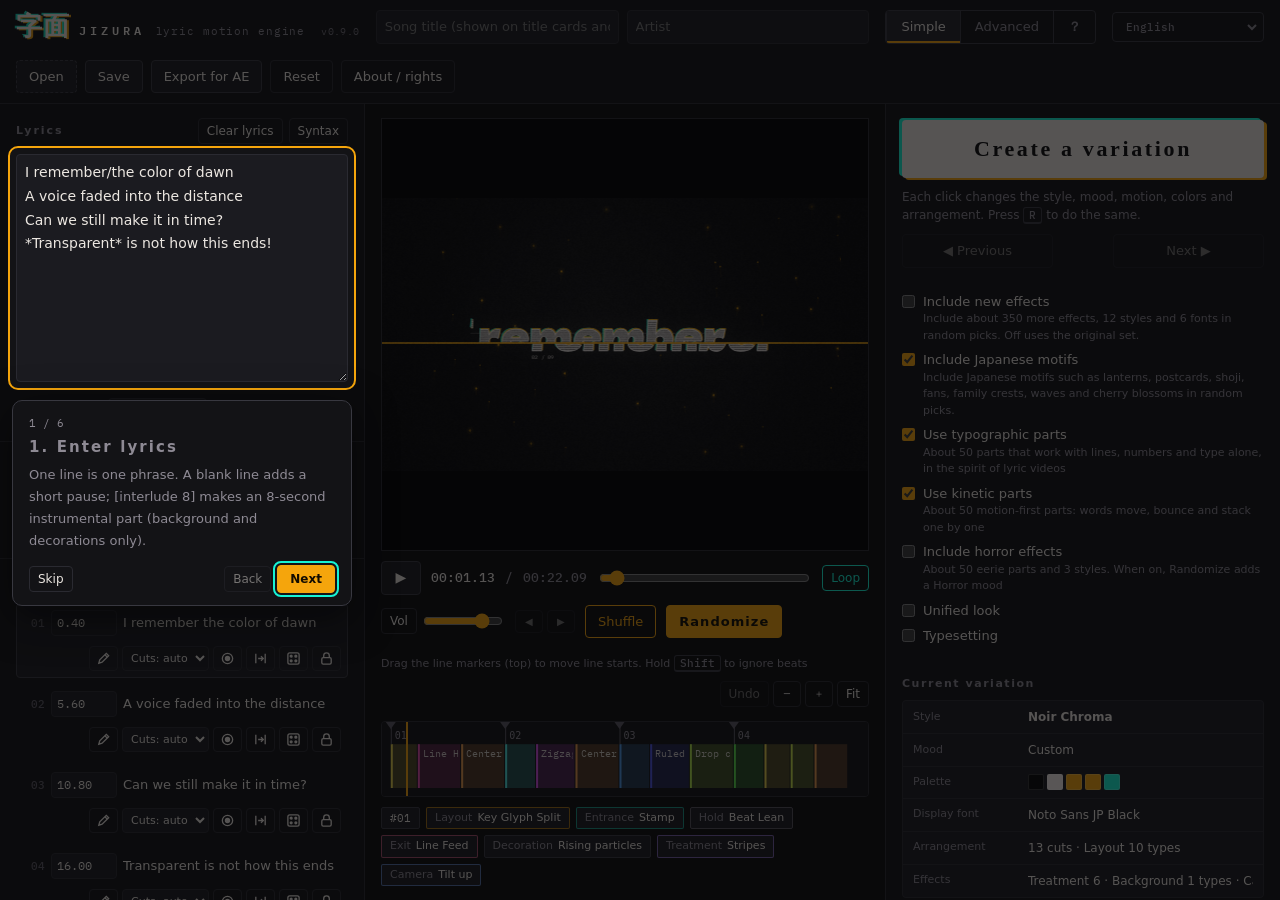
==== en/index.html @ 5332838c "docs: this fork carries no code delta against upstream v0.9.0" ====
<!doctype html>
<html lang="en">
<head>
<meta charset="utf-8">
<meta name="viewport" content="width=device-width, initial-scale=1, viewport-fit=cover">
<title>JIZURA — Lyric Motion Video Maker</title>
<meta name="description" content="Turn lyrics into animated lyric videos in your browser and export MP4.">
<link rel="canonical" href="https://852wa.github.io/JIZURA/en/">
<link rel="alternate" hreflang="ja" href="https://852wa.github.io/JIZURA/">
<link rel="alternate" hreflang="en" href="https://852wa.github.io/JIZURA/en/">
<link rel="alternate" hreflang="zh-Hant" href="https://852wa.github.io/JIZURA/zh-hant/">
<link rel="alternate" hreflang="zh-Hans" href="https://852wa.github.io/JIZURA/zh-hans/">
<link rel="alternate" hreflang="ko" href="https://852wa.github.io/JIZURA/ko/">
<link rel="alternate" hreflang="id-ID" href="https://852wa.github.io/JIZURA/id/">
<link rel="alternate" hreflang="vi" href="https://852wa.github.io/JIZURA/vi/">
<meta property="og:type" content="website">
<meta property="og:title" content="JIZURA — Lyric Motion Video Maker">
<meta property="og:description" content="Turn lyrics into animated lyric videos in your browser and export MP4.">
<meta property="og:url" content="https://852wa.github.io/JIZURA/en/">
<meta name="twitter:card" content="summary">
<link rel="preconnect" href="https://fonts.googleapis.com">
<link rel="preconnect" href="https://fonts.gstatic.com" crossorigin>
<style>
:root {
  color-scheme: dark;
  --ink: #0c0c0e;
  --panel: #131316;
  --raised: #1b1b20;
  --raised2: #232329;
  --line: #2a2a31;
  --line2: #383840;
  --text: #ece7e1;
  --muted: #8e8a94;
  --faint: #5d5a63;
  --amber: #f5a50c;
  --cyan: #16f4d4;
  --rose: #ff6f9c;
  --danger: #ff5a6a;
  --ui: "IBM Plex Sans JP", "Noto Sans JP", "Hiragino Sans", "Yu Gothic UI", "Meiryo", system-ui, sans-serif;
  --mono: "IBM Plex Mono", "SFMono-Regular", Consolas, monospace;
  --brand: "Zen Old Mincho", "Noto Serif JP", "Yu Mincho", serif;
  --r: 4px;
}
html, body { height: 100%; }
[hidden] { display: none !important; }
body { margin: 0; background: var(--ink); color: var(--text); font: 13px/1.5 var(--ui); -webkit-font-smoothing: antialiased; }
* { box-sizing: border-box; }
button, input, select, textarea { font: inherit; color: inherit; }
:focus-visible { outline: 2px solid var(--cyan); outline-offset: 2px; }
@media (prefers-reduced-motion: reduce) { * { transition: none !important; } }

#app { display: flex; flex-direction: column; min-height: 100%; }

/* ---------- top bar ---------- */
.bar { display: flex; align-items: center; gap: 16px; padding-block: 10px; padding-inline: 16px; border-bottom: 1px solid var(--line); background: var(--panel); flex-wrap: wrap; }
.brand { display: flex; align-items: baseline; gap: 10px; min-width: 0; }
.brand .mark { font: 900 26px/1 var(--brand); letter-spacing: 0.02em; color: var(--text); text-shadow: -2px -1px 0 rgba(22,244,212,0.85), 2px 1px 0 rgba(245,165,12,0.9); }
.brand .word { font: 600 12px/1 var(--mono); letter-spacing: 0.34em; color: var(--text); }
.brand .tag { font: 400 11px/1 var(--mono); color: var(--muted); letter-spacing: 0.08em; }
.brand .ver { font: 400 10px/1 var(--mono); color: var(--muted); opacity: 0.8; margin-left: 6px; letter-spacing: 0.04em; }
.proj { display: flex; gap: 8px; flex: 1 1 280px; min-width: 0; }
.proj input { flex: 1 1 0; min-width: 0; }
.acts { display: flex; gap: 8px; flex-wrap: wrap; }
.lang-switch { display: inline-flex; align-items: center; gap: 3px; flex: none; font: 500 11px var(--mono); border: 1px solid var(--line2); border-radius: var(--r); padding: 3px; }
.lang-switch a, .lang-switch span { display: inline-block; padding: 3px 7px; color: var(--muted); text-decoration: none; border-radius: 2px; }
.lang-switch a:hover { color: var(--text); background: var(--raised2); }
.lang-switch [aria-current=page] { color: var(--ink); background: var(--amber); }
html[lang=en] { --ui: system-ui, -apple-system, "Segoe UI", sans-serif; --brand: Georgia, "Times New Roman", serif; }
html[lang=zh-Hant] { --ui: "Noto Sans TC", "PingFang TC", "Microsoft JhengHei", system-ui, sans-serif; }
html[lang=ko] { --ui: "Noto Sans KR", "Apple SD Gothic Neo", "Malgun Gothic", system-ui, sans-serif; --brand: "Noto Serif KR", "AppleMyungjo", "Batang", serif; }
html[lang=en] .work { grid-template-columns: minmax(315px, 365px) minmax(0, 1fr) minmax(350px, 395px); }
html[lang=en] .slider { grid-template-columns: 124px minmax(0, 1fr) 36px 30px; }
html[lang=en] .now-row { grid-template-columns: 105px minmax(0, 1fr); }
html[lang=en] .font-row { grid-template-columns: 95px minmax(0, 1fr); }
html[lang=en] .ln .tools select { max-width: 130px; }
html[lang=en] .fields .field { overflow-wrap: anywhere; }
html[lang=en] .easy-grid button, html[lang=en] .tabs button { white-space: normal; line-height: 1.2; }

/* ---------- controls ---------- */
input[type=text], input[type=number], input:not([type]), select, textarea {
  background: var(--raised); border: 1px solid var(--line); border-radius: var(--r); padding: 6px 8px; min-width: 0;
}
input[type=number] { font-family: var(--mono); }
textarea { width: 100%; resize: vertical; line-height: 1.7; }
select { padding-right: 4px; }
button { background: var(--raised); border: 1px solid var(--line2); border-radius: var(--r); padding: 6px 12px; cursor: pointer; white-space: nowrap; }
button:hover { background: var(--raised2); border-color: #4a4a54; }
button:disabled { opacity: 0.45; cursor: not-allowed; }
button.small { padding: 3px 8px; font-size: 12px; }
button.ghost { background: transparent; border-color: var(--line); }
button.primary { background: var(--amber); color: #120c00; border-color: var(--amber); font-weight: 700; }
button.primary:hover { background: #ffb52a; }
button.accent { border-color: var(--amber); color: var(--amber); background: transparent; }
button.accent:hover { background: rgba(245,165,12,0.1); }
button[aria-pressed=true] { border-color: var(--cyan); color: var(--cyan); }
button.icon { padding: 4px 6px; line-height: 0; }
button.icon svg { width: 15px; height: 15px; }
label.file { position: relative; display: inline-flex; align-items: center; gap: 6px; background: var(--raised); border: 1px dashed var(--line2); border-radius: var(--r); padding: 6px 12px; cursor: pointer; }
label.file:hover { border-color: var(--amber); }
label.file input { position: absolute; inset: 0; opacity: 0; cursor: pointer; width: 100%; }
.muted { color: var(--muted); }
.mono { font-family: var(--mono); }
h2, h3 { margin: 0; font-weight: 600; }
h2 { font-size: 11px; letter-spacing: 0.18em; color: var(--muted); }
h3 { font-size: 11px; letter-spacing: 0.14em; color: var(--muted); margin-top: 18px; margin-bottom: 8px; }

/* ---------- workspace ---------- */
.work { flex: 1; display: grid; grid-template-columns: minmax(270px, 330px) minmax(0, 1fr) minmax(290px, 350px); min-height: 0; }
.col { min-width: 0; min-height: 0; }
.col-left, .col-right { background: var(--panel); overflow: auto; }
.col-left { border-right: 1px solid var(--line); }
.col-right { border-left: 1px solid var(--line); }
.sec { padding: 14px 16px; border-bottom: 1px solid var(--line); display: flex; flex-direction: column; gap: 10px; }
.sec-h { display: flex; align-items: center; justify-content: space-between; gap: 8px; }
#lyrics { min-height: 150px; font-size: 14px; }
.syntax { font-size: 12px; color: var(--muted); background: var(--raised); border: 1px solid var(--line); border-radius: var(--r); padding: 10px 12px; }
.syntax code { font-family: var(--mono); color: var(--amber); }
.syntax ul { margin: 0; padding-left: 16px; display: grid; gap: 3px; }
.row { display: flex; align-items: center; gap: 8px; flex-wrap: wrap; }
.audio-name { font-size: 12px; overflow-wrap: anywhere; }
.fields { display: grid; grid-template-columns: repeat(3, minmax(0, 1fr)); gap: 8px; }
.field { display: flex; flex-direction: column; gap: 4px; font-size: 11px; color: var(--muted); }
.field input, .field select { width: 100%; }
.tapbox { border: 1px solid var(--amber); border-radius: var(--r); padding: 10px; display: grid; gap: 8px; background: rgba(245,165,12,0.06); }
.tapbox .next { font-size: 15px; }
button.tap { font: 700 18px/1 var(--mono); letter-spacing: 0.2em; padding: 16px; background: var(--amber); color: #120c00; border-color: var(--amber); }
/* タップ同期中は行一覧の自動スクロールで押せなくなるので、左カラムの先頭に貼り付けて固定する */
.col-left > #tapPanel { position: sticky; top: 0; z-index: 20; margin: 10px 12px; background-color: var(--panel); background-image: linear-gradient(rgba(245,165,12,0.10), rgba(245,165,12,0.10)); box-shadow: 0 10px 24px rgba(0,0,0,0.5); }
.tapbox.compact .hint { display: none; }
/* 固定レイアウトにならない広さ／高さのときは、左カラムがスクロールしないのでビューポートに重ねて固定する */
@media (max-width: 1180px), (max-height: 619px) {
  .col-left > #tapPanel { position: fixed; top: 8px; left: 8px; right: 8px; bottom: auto; margin: 0; max-height: 62vh; overflow: auto; box-shadow: 0 14px 40px rgba(0,0,0,0.6); }
}

/* line list */
#lineList { list-style: none; margin: 0; padding: 0; display: grid; gap: 6px; }
.ln { display: grid; grid-template-columns: 22px 66px minmax(0, 1fr); gap: 4px 6px; align-items: center; padding: 6px; border: 1px solid transparent; border-radius: var(--r); }
.ln:hover { background: var(--raised); }
.ln.cur { border-color: var(--line2); background: var(--raised); }
.ln .no { font: 500 11px var(--mono); color: var(--faint); text-align: right; }
.ln .time { width: 100%; padding: 3px 5px; font-size: 12px; }
.ln .txt { overflow: hidden; text-overflow: ellipsis; white-space: nowrap; cursor: pointer; }
.ln .meta { grid-column: 2 / 4; display: flex; justify-content: space-between; align-items: flex-start; gap: 6px; flex-wrap: wrap; }
.ln .tools { display: flex; gap: 4px; flex: 0 1 auto; flex-wrap: wrap; justify-content: flex-end; margin-left: auto; }
.ln .tools select { padding: 2px 4px; font-size: 11px; max-width: 92px; width: auto; }
.ln .cuts { display: flex; gap: 4px; flex-wrap: wrap; min-width: 0; flex: 1 1 140px; }
.ln .cuts span { font-size: 10px; padding: 1px 6px; border-radius: 2px; border: 1px solid var(--line2); color: var(--muted); cursor: pointer; }
.ln .cuts span:hover { color: var(--text); border-color: var(--amber); }
.ln .cuts select.cut-lay { font-size: 10px; padding: 1px 4px; max-width: 112px; border: 1px solid var(--line2); border-radius: 2px; background: var(--raised); color: var(--text); }
.ln .cuts select.cut-lay.is-forced { border-color: var(--amber); color: var(--text); }

/* ---------- stage ---------- */
.col-stage { display: flex; flex-direction: column; gap: 10px; padding: 14px 16px; min-width: 0; }
.viewport { position: relative; width: 100%; background: #000; border: 1px solid var(--line); display: grid; place-items: center; overflow: hidden; }
.viewport canvas { display: block; width: 100%; height: auto; max-height: 68vh; object-fit: contain; }
.field-wide { grid-column: span 2; }
.lang-row { display: flex; align-items: center; flex-wrap: wrap; gap: 6px; margin-top: 6px; font-size: 11px; color: var(--muted); }
.lang-row select { width: auto; }
.key-badge { position: absolute; right: 10px; top: 10px; background: rgba(12,12,14,0.78); border: 1px solid var(--line2); color: #fff; padding: 3px 8px; border-radius: var(--r); font-size: 11px; pointer-events: none; letter-spacing: .04em; }
.key-badge i { display: inline-block; width: 9px; height: 9px; border-radius: 2px; margin-right: 6px; vertical-align: -1px; border: 1px solid rgba(255,255,255,.5); }
.overlay-msg { position: absolute; left: 12px; bottom: 12px; background: rgba(12,12,14,0.85); border: 1px solid var(--line2); padding: 6px 10px; border-radius: var(--r); font-size: 12px; }
.transport { display: flex; align-items: center; gap: 10px; flex-wrap: wrap; }
.transport .vol { display: inline-flex; align-items: center; gap: 4px; }
.transport .vol input[type=range] { flex: 0 0 80px; width: 80px; }
#btnLoop[data-mode="line"], #btnLoop[data-mode="cut"] { color: var(--amber); }
#btnLoop[aria-pressed="false"] { opacity: 0.55; }
.transport .tc { font: 500 13px var(--mono); font-variant-numeric: tabular-nums; }
.transport input[type=range] { flex: 1 1 160px; accent-color: var(--amber); }
button.play { width: 40px; height: 34px; padding: 0; font-size: 14px; }
/* timeline controls, export range, line tools */
.tl-bar { display: flex; justify-content: space-between; align-items: center; gap: 8px; margin: 8px 0 4px; flex-wrap: wrap; }
.tl-hint { font-size: 11px; }
.tl-btns { display: flex; gap: 4px; margin-left: auto; }
.rng-row { display: flex; align-items: center; gap: 6px; flex-wrap: wrap; margin: 10px 0 2px; font-size: 12px; }
.rng-row select { width: auto; max-width: 150px; }
.rng-lab { color: var(--muted); font-size: 11px; }
.rngInfo { font-size: 11px; }
.ln.in-range { border-color: var(--amber); }
.ln.is-inter .txt { color: var(--muted); font-style: italic; }
.ln .txt-edit { width: 100%; padding: 3px 6px; font-size: 13px; }
.ln .tools .icon[aria-pressed=true] { color: var(--amber); }
#timeline { width: 100%; height: 76px; display: block; background: var(--panel); border: 1px solid var(--line); border-radius: var(--r); cursor: pointer; touch-action: none; }
.cutinfo { display: flex; gap: 6px; flex-wrap: wrap; align-items: center; min-height: 26px; flex: none; }
.cutinfo .cut-roll { margin-left: 2px; }
.chip { font-size: 11px; padding: 2px 8px; border-radius: 2px; border: 1px solid var(--line2); color: var(--text); background: var(--raised); }
.chip b { font-weight: 500; color: var(--muted); margin-right: 5px; }
button.chip { cursor: pointer; font: inherit; }
button.chip:hover { border-color: var(--amber); color: var(--text); }
button.chip.is-forced { border-color: var(--amber); }
button.chip[aria-pressed=true] { border-color: var(--cyan); color: var(--cyan); }
.cut-pick { border: 1px solid var(--line); border-radius: var(--r); background: var(--panel); padding: 8px; max-height: min(42vh, 420px); overflow: auto; }
.cut-pick-h { display: flex; align-items: center; gap: 8px; margin-bottom: 8px; position: sticky; top: 0; background: var(--panel); z-index: 1; padding-bottom: 4px; }
.cut-pick-h strong { font-size: 12px; }
.cut-pick-h .muted { flex: 1; font-size: 11px; }
.cut-pick .tech-grid { display: grid; grid-template-columns: repeat(auto-fill, minmax(112px, 1fr)); gap: 8px; padding: 0; min-height: 96px; }
.cut-pick .tcard { cursor: pointer; width: 100%; text-align: left; }
.cut-pick .tcard.is-on { border-color: var(--amber); box-shadow: 0 0 0 1px var(--amber); }
.cut-pick .tcard canvas { width: 100%; aspect-ratio: 16 / 9; display: block; background: #0c0c0e; }
.chip { font-size: 11px; padding: 2px 8px; border-radius: 2px; border: 1px solid var(--line2); color: var(--text); background: var(--raised); }
.chip b { font-weight: 500; color: var(--muted); margin-right: 5px; }
.chip.l { border-color: rgba(245,165,12,0.6); }
.chip.e { border-color: rgba(22,244,212,0.55); }
.chip.x { border-color: rgba(255,111,156,0.6); }
.chip.h { border-color: #55525c; }
.hint { font-size: 12px; color: var(--muted); }

/* ---------- right panel ---------- */
.tabs { display: grid; grid-template-columns: repeat(4, 1fr); border-bottom: 1px solid var(--line); position: sticky; top: 0; background: var(--panel); z-index: 2; }
.tabs button { border: 0; border-radius: 0; background: transparent; padding: 11px 4px; color: var(--muted); border-bottom: 2px solid transparent; }
.tabs button[aria-selected=true] { color: var(--text); border-bottom-color: var(--amber); }
.tabpane { padding: 14px 16px 24px; }
.style-grid { display: grid; grid-template-columns: repeat(3, minmax(0, 1fr)); gap: 8px; }
.stile { display: flex; flex-direction: column; gap: 5px; padding: 0; border: 1px solid var(--line); background: transparent; border-radius: var(--r); overflow: hidden; text-align: left; }
.stile canvas { width: 100%; aspect-ratio: 16 / 9; display: block; }
.stile span { font-size: 11px; padding: 0 7px 6px; white-space: nowrap; overflow: hidden; text-overflow: ellipsis; }
.stile[aria-pressed=true] { border-color: var(--amber); box-shadow: 0 0 0 1px var(--amber); color: var(--text); }
.slider { display: grid; grid-template-columns: 96px minmax(0, 1fr) 36px 30px; gap: 8px; align-items: center; margin-bottom: 8px; }
.slider input { width: 100%; accent-color: var(--amber); }
.slider output { font: 500 11px var(--mono); color: var(--muted); text-align: right; }
.checks { display: grid; grid-template-columns: repeat(2, minmax(0, 1fr)); gap: 3px 10px; }
.checks label { display: flex; align-items: center; gap: 6px; font-size: 12px; padding: 2px 0; }
.checks input { accent-color: var(--amber); }
.tgroup .checks.tech-grid { display: grid; grid-template-columns: repeat(auto-fill, minmax(128px, 1fr)); gap: 8px; padding: 0 10px 10px; }
.tcard { display: flex; flex-direction: column; gap: 4px; padding: 0; border: 1px solid var(--line); border-radius: var(--r); overflow: hidden; background: var(--panel); cursor: pointer; }
.tcard:hover { border-color: var(--line2); }
.tcard canvas { width: 100%; aspect-ratio: 16 / 9; display: block; background: #0c0c0e; }
.tcard .tcard-name { display: flex; align-items: center; gap: 5px; font-size: 11px; padding: 0 6px 6px; min-width: 0; }
.tcard .tcard-name span { white-space: nowrap; overflow: hidden; text-overflow: ellipsis; min-width: 0; }
.tcard.set-off { opacity: 0.5; }
.group-h { display: flex; justify-content: space-between; align-items: center; margin-top: 16px; margin-bottom: 6px; }
.tgroup { border: 1px solid var(--line); border-radius: var(--r); margin-bottom: 8px; background: var(--raised); }
.tgroup summary { display: flex; justify-content: space-between; align-items: center; padding: 8px 10px; cursor: pointer; list-style: none; font-size: 12px; }
.tgroup summary::-webkit-details-marker { display: none; }
.tgroup summary::before { content: '▸'; color: var(--muted); margin-right: 8px; transition: transform .15s; }
.tgroup[open] summary::before { transform: rotate(90deg); }
.tgroup .tg-name { flex: 1; font-weight: 600; }
.tgroup .tg-cnt { color: var(--muted); font-size: 11px; }
/* locks: same look as the per-line lock button (icon ghost + SVG, accent colour while pressed) */
.tgroup summary .lk { flex: none; margin-left: 6px; }
.lk[aria-pressed="true"] { color: var(--amber); }
.tgroup .tg-tools { display: flex; gap: 6px; padding: 0 10px 8px; }
.tgroup .checks { padding: 0 10px 10px; }
.chip.t { border-color: rgba(180,140,255,0.6); }
.chip.b { border-color: rgba(120,200,120,0.55); }
.chip.c { border-color: rgba(120,170,255,0.6); }
.group-h:first-child { margin-top: 0; }
.color-row { display: grid; grid-template-columns: repeat(3, minmax(0, 1fr)); gap: 8px; }
.color-row label { display: flex; flex-direction: column; gap: 3px; font-size: 11px; color: var(--muted); }
.color-row input[type=color] { width: 100%; height: 28px; padding: 0; border: 1px solid var(--line); background: transparent; border-radius: var(--r); }
.font-row { display: grid; grid-template-columns: 70px minmax(0, 1fr); gap: 8px; align-items: center; margin-bottom: 6px; font-size: 12px; }
.progress { height: 6px; background: var(--raised2); border-radius: 3px; overflow: hidden; }
.progress i { display: block; height: 100%; width: 0; background: linear-gradient(90deg, var(--cyan), var(--amber)); }
.outbtns { display: grid; gap: 8px; margin-top: 12px; }
.outbtns button { padding: 10px 12px; }
.note { font-size: 12px; color: var(--muted); border-left: 2px solid var(--line2); padding-left: 10px; margin-top: 12px; }
.kbd { font: 500 11px var(--mono); border: 1px solid var(--line2); border-bottom-width: 2px; padding: 0 5px; border-radius: 3px; }

label.check { display: flex; align-items: flex-start; gap: 8px; margin-bottom: 8px; cursor: pointer; }
label.check input { margin: 3px 0 0; flex: none; accent-color: var(--amber); }
label.check small { display: block; font-size: 11px; color: var(--muted); }

/* ---------- modes / おまかせ ---------- */
.modes { display: inline-flex; border: 1px solid var(--line2); border-radius: var(--r); overflow: hidden; }
.modes button { border: 0; border-radius: 0; background: transparent; padding: 6px 14px; color: var(--muted); }
.modes button + button { border-left: 1px solid var(--line2); }
.modes button[aria-pressed=true] { background: var(--raised2); color: var(--text); box-shadow: inset 0 -2px 0 var(--amber); }
#app.is-easy .tabs, #app.is-easy .tabpane, #app.is-easy .pro-only { display: none !important; }
.hist-btns { display: inline-flex; gap: 4px; }
button.icon-txt { font-size: 10px; min-width: 28px; }
.transport #btnOmakase { letter-spacing: 0.08em; }

.easy { padding: 16px 16px 28px; display: grid; gap: 18px; }
.easy h3 { margin: 0 0 8px; }
.easy-hero { display: grid; gap: 10px; }
button.omakase {
  position: relative; padding: 18px 14px; font: 900 22px/1 var(--brand); letter-spacing: 0.12em;
  background: var(--text); color: var(--ink); border: 0; border-radius: var(--r);
  box-shadow: -3px -2px 0 var(--cyan), 3px 2px 0 var(--amber);
  transition: transform .12s ease, box-shadow .12s ease;
}
button.omakase:hover { background: #fff; box-shadow: -5px -3px 0 var(--cyan), 5px 3px 0 var(--amber); }
button.omakase:active { transform: translateY(1px) scale(0.99); box-shadow: -1px -1px 0 var(--cyan), 1px 1px 0 var(--amber); }
button.omakase:disabled { box-shadow: none; }
.easy-hero .hint { margin: 0; }
.hist-row { display: grid; grid-template-columns: 1fr auto 1fr; gap: 8px; align-items: center; }
.hist-row #histPos { font-size: 11px; text-align: center; min-width: 44px; }
.now { display: grid; gap: 1px; background: var(--line); border: 1px solid var(--line); border-radius: var(--r); overflow: hidden; }
.now-row { display: grid; grid-template-columns: 84px minmax(0, 1fr); gap: 10px; align-items: center; padding: 7px 10px; background: var(--raised); font-size: 12px; }
.now-row .k { color: var(--muted); font-size: 11px; }
.now-row .v { display: flex; align-items: center; gap: 8px; min-width: 0; overflow: hidden; text-overflow: ellipsis; white-space: nowrap; }
.now-row b { font-weight: 700; }
.tagl { font: 500 10px var(--mono); color: var(--cyan); border: 1px solid rgba(22,244,212,0.5); padding: 0 5px; border-radius: 2px; }
.easy-grid { display: grid; grid-template-columns: repeat(2, minmax(0, 1fr)); gap: 8px; }
.easy-grid button { padding: 10px 8px; }
.easy .fields { display: grid; grid-template-columns: repeat(3, minmax(0, 1fr)); gap: 8px; }
.easy .exp-box { margin-top: 10px; }
.swatches { display: inline-flex; gap: 3px; vertical-align: middle; }
.swatches i { width: 16px; height: 16px; border-radius: 2px; border: 1px solid rgba(255,255,255,0.18); display: inline-block; }
#paletteSwatch i { width: 22px; height: 22px; }
.toast {
  position: absolute; top: 12px; left: 50%; transform: translate(-50%, -6px); opacity: 0;
  display: flex; align-items: center; gap: 10px; max-width: calc(100% - 24px);
  background: rgba(12,12,14,0.9); border: 1px solid var(--line2); border-left: 2px solid var(--amber);
  padding: 7px 12px; border-radius: var(--r); font-size: 12px; white-space: nowrap; overflow: hidden; text-overflow: ellipsis; pointer-events: none;
  transition: opacity .2s ease, transform .2s ease;
}
.toast.in { opacity: 1; transform: translate(-50%, 0); }
.toast.out { opacity: 0; transform: translate(-50%, -6px); }

/* ---------- 利用について ---------- */
button.linkish { background: none; border: 0; padding: 4px 0; color: var(--muted); font-size: 12px; text-decoration: underline; text-underline-offset: 3px; cursor: pointer; justify-self: start; }
button.linkish:hover { color: var(--text); background: none; }
dialog.terms { width: min(520px, calc(100vw - 32px)); max-height: calc(100vh - 48px); overflow: auto; padding: 22px 24px 18px; background: var(--panel); color: var(--text); border: 1px solid var(--line2); border-radius: 8px; box-shadow: 0 20px 60px rgba(0,0,0,0.55); }
dialog.terms .reset-list { margin: 0 0 12px; padding-left: 18px; display: grid; gap: 3px; font-size: 13px; }
button.danger { background: #c9433a; border-color: #c9433a; color: #fff; font-weight: 700; }
button.danger:hover { background: #dd5146; }
.sec-btns { display: inline-flex; gap: 6px; }
dialog.terms::backdrop { background: rgba(6,6,8,0.66); }
dialog.terms h2 { font-size: 15px; letter-spacing: 0.08em; color: var(--text); margin: 0 0 14px; }
dialog.terms p { margin: 0 0 10px; line-height: 1.75; font-size: 13px; }
dialog.terms a { color: var(--cyan); word-break: break-all; }
.terms-main { border-left: 3px solid var(--amber); background: var(--raised); padding: 12px 14px 4px; border-radius: 0 var(--r) var(--r) 0; margin-bottom: 14px; }
.terms-main .terms-big { font-size: 15px; }
.terms-main strong { color: var(--amber); font-weight: 700; }
.terms-sub { color: var(--muted); font-size: 12px !important; }
.terms-note { font-size: 12px !important; }
.terms-oss { font-size: 12px; color: var(--muted); margin: 4px 0 14px; }
.terms-oss summary { cursor: pointer; }
.terms-oss p { font-size: 12px !important; margin-top: 6px; }
.terms-foot { display: flex; justify-content: space-between; align-items: center; gap: 12px; border-top: 1px solid var(--line); padding-top: 12px; }

/* ---------- fixed workspace (wide & tall enough windows) ----------
   The page no longer scrolls as a whole: the header and the preview + timeline stay put, and the
   lyrics / line list (left) and settings (right) scroll inside their own columns. */
@media (min-width: 1181px) and (min-height: 620px) {
  html.fixed-ok body { overflow: hidden; }
  html.fixed-ok #app { height: 100vh; height: 100dvh; min-height: 0; }
  html.fixed-ok .work { overflow: hidden; }
  html.fixed-ok .col-left, html.fixed-ok .col-right { overscroll-behavior: contain; }
  html.fixed-ok .col-stage { overflow: hidden auto; }
  html.fixed-ok .viewport { flex: 1 1 0; min-height: 180px; }
  html.fixed-ok .viewport canvas { max-height: none; }
}

/* ---------- responsive ---------- */
@media (max-width: 1180px) {
  .work { grid-template-columns: minmax(0, 1fr) minmax(0, 1fr); }
  html[lang=en] .work { grid-template-columns: minmax(0, 1fr) minmax(0, 1fr); }
  .col-stage { grid-column: 1 / -1; order: -1; }
  .col-left { border-right: 1px solid var(--line); }
  .col-right { border-left: 0; }
}
@media (max-width: 760px) {
  .work { grid-template-columns: minmax(0, 1fr); }
  html[lang=en] .work { grid-template-columns: minmax(0, 1fr); }
  .col-left, .col-right { border: 0; border-top: 1px solid var(--line); }
  .bar { gap: 10px; }
  .brand .tag { display: none; }
  .fields { grid-template-columns: repeat(2, minmax(0, 1fr)); }
  .easy .fields { grid-template-columns: repeat(3, minmax(0, 1fr)); }
  #app.is-easy .col-right { order: 0; border-top: 1px solid var(--line); }
  #app.is-easy .col-left { order: 1; }
  .transport .hist-btns { display: none; }
}

/* 追加分 / 和風 switches + badges */
.pick-sets { margin: 12px 0 6px; text-align: left; }
.pick-sets label.check { margin-bottom: 6px; }
.easy-hero .pick-sets { margin-top: 14px; }
.set-badge { display: inline-block; margin-left: 4px; padding: 0 4px; border: 1px solid var(--amber); border-radius: 3px; color: var(--amber); font-size: 10px; line-height: 15px; vertical-align: 1px; }
.set-badge.ex { border-color: var(--cyan, #4cc9d9); color: var(--cyan, #4cc9d9); }
.set-badge.set-horror { border-color: #c0544a; color: #e0786e; }
.set-badge.set-typo { border-color: #9aa3ad; color: #c5ccd3; }
.set-badge.set-kinetic { border-color: #7fbf6a; color: #9fd98a; }
.checks label.set-off { opacity: 0.45; }
.checks label.set-off .set-badge { border-color: var(--muted); color: var(--muted); }
.stile { position: relative; }
.stile .badges { position: absolute; top: 4px; left: 4px; padding: 0; display: flex; gap: 3px; }
.stile .set-badge { margin: 0; padding: 0 4px; font-size: 10px; line-height: 15px; background: rgba(0,0,0,0.55); }
.stile.set-off { opacity: 0.55; }

/* ---------- かんたんモードの案内ツアー ---------- */
.tour { position: fixed; inset: 0; z-index: 200; pointer-events: auto; }
.tour-spot { position: fixed; border-radius: 8px; box-shadow: 0 0 0 9999px rgba(8, 8, 10, 0.66); outline: 2px solid var(--amber); transition: all 0.22s ease; pointer-events: none; }
.tour-bub { position: fixed; width: min(340px, calc(100vw - 24px)); background: var(--panel); color: var(--text); border: 1px solid var(--line2); border-radius: 10px; padding: 14px 16px 12px; box-shadow: 0 12px 40px rgba(0,0,0,0.5); transition: top 0.22s ease, left 0.22s ease; }
.tour-step { font-size: 11px; }
.tour-title { margin: 4px 0 6px; font-size: 15px; }
.tour-text { margin: 0 0 12px; font-size: 13px; line-height: 1.7; color: var(--muted); }
.tour-nav { display: flex; gap: 6px; align-items: center; }
.tour-sp { flex: 1; }
.tour-btn { min-width: 30px; font-weight: 700; }
button.small.primary { padding: 4px 12px; }

.lang-switch select { font: 500 11px var(--mono); padding: 3px 6px; width: auto; background: transparent; color: var(--muted); border: none; }
.sr-only { position: absolute; width: 1px; height: 1px; overflow: hidden; clip: rect(0 0 0 0); white-space: nowrap; }
.unify-box { margin-bottom: 10px; padding-bottom: 6px; border-bottom: 1px solid var(--line); }
.center-dir { gap: 6px; margin: -2px 0 8px 26px; font-size: 12px; }
.center-dir select { width: auto; }

/* ================= スマホ mode (#app.is-mobile) =================
   one column: sticky header with おまかせ, the preview right under it, then folding sections */
.omk-top, .menu-btn { display: none; }
.mode-mobile { display: none; }
@media (max-width: 900px), (pointer: coarse) { .mode-mobile { display: inline-block; } }
#app.is-mobile .mode-mobile { display: inline-block; }
#app.is-mobile .bar { position: sticky; top: 0; z-index: 40; gap: 8px; padding: 8px 10px; }
#app.is-mobile .brand .tag, #app.is-mobile .brand .word, #app.is-mobile .tour-btn { display: none; }
#app.is-mobile .brand .mark { font-size: 22px; }
#app.is-mobile .omk-top, #app.is-mobile .menu-btn { display: inline-block; }
#app.is-mobile .omk-top { order: 2; margin-left: auto; padding: 9px 16px; font-size: 15px; }
#app.is-mobile .menu-btn { order: 3; padding: 9px 10px; }
#app.is-mobile .modes { order: 4; flex: 1 1 100%; }
#app.is-mobile .modes button { flex: 1 1 0; padding: 7px 4px; }
#app.is-mobile .proj, #app.is-mobile .acts, #app.is-mobile .lang-switch { display: none; order: 5; flex: 1 1 100%; }
#app.is-mobile.menu-open .proj, #app.is-mobile.menu-open .acts, #app.is-mobile.menu-open .lang-switch { display: flex; }
#app.is-mobile .acts > * { flex: 1 1 auto; }
#app.is-mobile .work { display: flex; flex-direction: column; overflow: visible; }
#app.is-mobile .col-left, #app.is-mobile .col-right { overflow: visible; border: 0; border-top: 1px solid var(--line); }
#app.is-mobile .col-stage { order: -1; position: sticky; top: var(--mbar, 96px); z-index: 30; background: var(--ink); padding: 8px 10px; gap: 6px; box-shadow: 0 8px 18px rgba(0,0,0,0.45); }
#app.is-mobile .viewport canvas { max-height: 34vh; }
#app.is-mobile .tl-bar, #app.is-mobile #timeline, #app.is-mobile .cutinfo, #app.is-mobile .transport .vol, #app.is-mobile #btnLoop, #app.is-mobile #btnShuffle, #app.is-mobile #btnOmakase { display: none; }
#app.is-mobile .transport { gap: 8px; flex-wrap: nowrap; }
#app.is-mobile .transport .hist-btns { display: inline-flex; }
#app.is-mobile .col-right { order: 0; }
#app.is-mobile .col-left { order: 1; }
#app.is-mobile .easy-hero .omakase { display: none; }
#app.is-mobile button, #app.is-mobile select, #app.is-mobile input[type=text], #app.is-mobile label.file { min-height: 40px; }
#app.is-mobile button.small, #app.is-mobile .ln button, #app.is-mobile .ln select { min-height: 34px; }
#app.is-mobile .easy .fields, #app.is-mobile .fields { grid-template-columns: repeat(2, minmax(0, 1fr)); }
/* folding sections: tap the heading */
#app.is-mobile .sec > .sec-h h2 { cursor: pointer; font-size: 13px; }
#app.is-mobile .sec > .sec-h h2::before { content: '▾'; display: inline-block; width: 1.2em; color: var(--amber); }
#app.is-mobile .sec.fold > .sec-h h2::before { content: '▸'; }
#app.is-mobile .sec.fold > :not(.sec-h) { display: none !important; }
/* lines: one compact row each, tap to open its tools */
#app.is-mobile .ln { grid-template-columns: 22px minmax(0, 1fr); padding: 8px 6px; }
#app.is-mobile .ln .time { display: none; }
#app.is-mobile .ln .meta { display: none; grid-column: 1 / -1; }
#app.is-mobile .ln.open .meta { display: block; }
#app.is-mobile .ln .txt { white-space: nowrap; overflow: hidden; text-overflow: ellipsis; }
#app.is-mobile .ln.open .txt { white-space: normal; }
.exp-share { width: 100%; margin-bottom: 8px; }
#app.is-mobile .transport .tc.muted, #app.is-mobile #timeDur { display: none; }
#app.is-mobile .transport input[type=range] { flex: 1 1 40px; min-width: 0; }
#app.is-mobile .transport .hist-btns button { min-width: 36px; padding: 4px 8px; }
#app.is-mobile button.play { flex: none; width: 44px; }

</style>
</head>
<body>
<div id="tour" class="tour" hidden role="dialog" aria-modal="true" aria-labelledby="tourTitle">
  <div class="tour-spot"></div>
  <div class="tour-bub">
    <div class="tour-step mono muted"></div>
    <h3 id="tourTitle" class="tour-title"></h3>
    <p class="tour-text"></p>
    <div class="tour-nav"><button class="tour-skip ghost small">Skip</button><span class="tour-sp"></span><button class="tour-prev ghost small">Back</button><button class="tour-next primary small">Next</button></div>
  </div>
</div>
<div id="app">
  <header class="bar">
    <div class="brand"><span class="mark" aria-hidden="true">字面</span><span class="word">JIZURA</span><span class="tag">lyric motion engine</span><span class="ver">v0.9.0</span></div>
    <div class="proj">
      <input id="songTitle" type="text" placeholder="Song title (shown on title cards and HUD)" aria-label="Song title">
      <input id="songArtist" type="text" placeholder="Artist" aria-label="Artist">
    </div>
    <button id="btnOmakaseTop" class="primary omk-top" title="Randomize style, mood, effects and palette">Randomize</button>
    <button id="btnMenu" class="ghost menu-btn" aria-expanded="false" aria-controls="appMenu">Menu</button>
    <div class="modes" role="group" aria-label="Editor mode">
      <button id="modeMobile" class="mode-mobile" aria-pressed="false" title="Phone layout (Randomize pinned at the top, lines folded)">Phone</button>
      <button id="modeEasy" aria-pressed="false" title="A simple workspace focused on automatic creation">Simple</button>
      <button id="modePro" aria-pressed="true" title="Show all settings">Advanced</button>
      <button id="btnTour" class="ghost tour-btn" title="A short tour of the Simple mode" aria-label="Tour">？</button>
    </div>
    <label class="lang-switch"><span class="sr-only">Language</span><select aria-label="Language" onchange="if(this.value)location.href=this.value"><option value="../index.html" lang="ja">日本語</option><option value="../en/index.html" lang="en" selected>English</option><option value="../zh-hant/index.html" lang="zh-Hant">繁體中文</option><option value="../zh-hans/index.html" lang="zh-Hans">简体中文</option><option value="../ko/index.html" lang="ko">한국어</option><option value="../id/index.html" lang="id-ID">Bahasa Indonesia</option><option value="../vi/index.html" lang="vi">Tiếng Việt</option></select></label>
    <div class="acts">
      <label class="file" title="Open a saved project (.json)">Open<input id="fileProject" type="file" accept=".json,application/json"></label>
      <button id="btnSave" title="Save project as .json">Save</button>
      <button id="btnAE" title="Export project data for the After Effects panel">Export for AE</button>
      <button id="btnReset" class="ghost" title="Clear lyrics, song, settings and history and start over">Reset</button>
      <button id="btnTerms" class="ghost terms-open" title="Rights and licenses for your exports">About / rights</button>
    </div>
  </header>

  <main class="work">
    <!-- ================= left: lyrics & timing ================= -->
    <section class="col col-left" aria-label="Lyrics and timing">
      <div id="tapPanel" class="tapbox" hidden>
          <div class="hint">Press <span class="kbd">Space</span> or the button as each line starts. A wrong tap? Press <span class="kbd">Backspace</span> or “Undo tap”. To redo from a line in the middle, press ◎ in the line list.</div>
          <div class="next">Next: <b id="tapLine">—</b></div>
          <button id="tapBtn" class="tap">TAP</button>
          <button id="tapBack" class="ghost">Undo tap</button>
          <button id="tapStop" class="ghost">Finish</button>
      </div>
      <div class="sec">
        <div class="sec-h"><h2>Lyrics</h2><span class="sec-btns"><button id="btnClearLyrics" class="ghost small" title="Clear the lyrics with their line timings, per-line settings and export range (Undo or Ctrl+Z brings them back)">Clear lyrics</button><button id="btnSyntax" class="ghost small" aria-expanded="false">Syntax</button></span></div>
        <textarea id="lyrics" rows="9" spellcheck="false" aria-label="Lyrics (one phrase per line)"></textarea>
        <label class="lang-row">Lyrics language<select id="lyricLang"><option value="auto">Auto-detect</option><option value="ja">日本語</option><option value="zh-Hant">繁體中文</option><option value="zh-Hans">简体中文</option><option value="ko">한국어</option><option value="en">English</option></select><span id="langNote" class="muted"></span></label>
        <div id="syntax" class="syntax" hidden>
          <ul>
            <li>One phrase per line. A blank line adds a short pause.</li>
            <li><code>I remember/the dawn</code> … <code>/</code> marks a cut boundary</li>
            <li><code>*transparent*</code> … emphasis (larger, stronger effects)</li>
            <li>A trailing <code>!</code> … adds a flash and shake</li>
            <li><code>lyrics|reading or note</code> … smaller text in annotation layouts</li>
            <li><code>[01:23.45]Lyrics</code> … uses an LRC timestamp</li>
            <li><code>[interlude 8]</code> … an 8-second instrumental part (no lyrics, background and decorations only). Without a number it lasts 4 seconds; tap sync or markers set its length</li>
            <li><code>#</code> starts a comment (ignored)</li>
          </ul>
        </div>
      </div>

      <div class="sec">
        <div class="sec-h"><h2>Audio and timing</h2></div>
        <div id="audioName" class="muted audio-name">No audio. Import a song to detect beats and align cuts.</div>
        <div class="row">
          <label class="file" title="MP3, WAV, M4A and more">Import audio<input id="audioFile" type="file" accept="audio/*,.mp3,.wav,.m4a,.aac,.ogg,.flac"></label>
          <button id="btnTap" title="Tap at the start of each line while the song plays">Tap to sync</button>
        </div>
        <div class="fields pro-only">
          <label class="field">BPM<input id="bpm" type="number" min="0" max="300" step="0.1" placeholder="Auto"></label>
          <label class="field">Start (s)<input id="offset" type="number" min="0" step="0.05"></label>
          <label class="field">Line duration<input id="lineScale" type="number" min="0.4" max="3" step="0.05"></label>
        </div>
        <div class="row pro-only">
          <label class="row" style="gap:6px"><input id="snap" type="checkbox"> Snap to beat</label>
          <button id="btnResetTimes" class="ghost small">Clear manual timing</button>
        </div>
      </div>

      <div class="sec">
        <div class="sec-h"><h2>Lines and cuts</h2><span id="linesInfo" class="muted mono"></span></div>
        <ol id="lineList"></ol>
      </div>
    </section>

    <!-- ================= center: stage ================= -->
    <section class="col col-stage" aria-label="Preview">
      <div class="viewport" id="viewport"><canvas id="view" width="1280" height="720"></canvas><div id="viewMsg" class="overlay-msg" hidden></div><div id="keyBadge" class="key-badge" hidden></div><div id="toast" class="toast" role="status" aria-live="polite" hidden></div></div>
      <div class="transport">
        <button id="btnPlay" class="play" aria-label="Play">▶</button>
        <span id="timeNow" class="tc">00:00.00</span><span class="tc muted">/</span><span id="timeDur" class="tc muted">00:00.00</span>
        <input id="scrub" type="range" min="0" max="10000" value="0" aria-label="Playback position">
        <button id="btnLoop" class="ghost small" aria-pressed="true" title="Loop the whole piece">Loop</button>
        <span class="vol"><button id="btnMute" class="ghost small" aria-pressed="false" title="Click to mute / unmute (preview only — exports keep the original level)">Vol</button><input id="vol" type="range" min="0" max="100" value="80" aria-label="Preview volume"></span>
        <span class="hist-btns">
          <button id="btnPrev" class="ghost small icon-txt" title="Previous variation" aria-label="Previous">◀</button>
          <button id="btnNext" class="ghost small icon-txt" title="Next variation" aria-label="Next">▶</button>
        </span>
        <button id="btnShuffle" class="accent" title="Shuffle the arrangement, keeping locked lines">Shuffle</button>
        <button id="btnOmakase" class="primary" title="Randomize style, mood, effects and colors (R)">Randomize</button>
      </div>
      <div class="tl-bar">
        <span class="tl-hint muted">Drag the line markers (top) to move line starts. Hold <span class="kbd">Shift</span> to ignore beats</span>
        <span class="tl-btns">
          <button id="btnUndoEdit" class="ghost small" title="Undo lyric and timing changes (Ctrl+Z)" disabled>Undo</button>
          <button id="tlOut" class="ghost small icon-txt" title="Zoom out" aria-label="Zoom the timeline out">−</button>
          <button id="tlIn" class="ghost small icon-txt" title="Zoom in (or scroll on the timeline)" aria-label="Zoom the timeline in">＋</button>
          <button id="tlFit" class="ghost small" title="Show the whole song">Fit</button>
        </span>
      </div>
      <canvas id="timeline" aria-label="Timeline (click to seek, drag line markers to adjust)"></canvas>
      <div class="cutinfo" id="cutInfo"></div>
      <div id="cutPick" class="cut-pick pro-only" hidden>
        <div class="cut-pick-h">
          <strong id="cutPickTitle">Techniques</strong>
          <span class="muted" id="cutPickHint">Replace only this cut</span>
          <button type="button" id="cutPickAuto" class="ghost small">Auto</button>
          <button type="button" id="cutPickClose" class="ghost small" aria-label="Close">✕</button>
        </div>
        <div id="cutPickGrid" class="tech-grid checks"></div>
      </div>
    </section>

    <!-- ================= right: look & output ================= -->
    <section class="col col-right" aria-label="Style and export">
      <div id="easyPanel" class="easy" hidden>
        <div class="easy-hero">
          <button id="btnOmakaseBig" class="omakase">Create a variation</button>
          <p class="hint">Each click changes the style, mood, motion, colors and arrangement. Press <span class="kbd">R</span> to do the same.</p>
          <div class="hist-row">
            <button id="btnPrev2" class="ghost">◀ Previous</button>
            <span id="histPos" class="muted mono"></span>
            <button id="btnNext2" class="ghost">Next ▶</button>
          </div>
          <div class="pick-sets">
            <label class="check"><input id="eExtra" class="extra-toggle" type="checkbox"><span>Include new effects<small>Include about 350 more effects, 12 styles and 6 fonts in random picks. Off uses the original set.</small></span></label>
            <label class="check"><input id="eWa" class="wa-toggle" type="checkbox" checked><span>Include Japanese motifs<small>Include Japanese motifs such as lanterns, postcards, shoji, fans, family crests, waves and cherry blossoms in random picks.</small></span></label>
            <label class="check"><input class="typo-toggle" type="checkbox" checked><span>Use typographic parts<small>About 50 parts that work with lines, numbers and type alone, in the spirit of lyric videos</small></span></label>
            <label class="check"><input class="kinetic-toggle" type="checkbox" checked><span>Use kinetic parts<small>About 50 motion-first parts: words move, bounce and stack one by one</small></span></label>
            <label class="check"><input class="horror-toggle" type="checkbox"><span>Include horror effects<small>About 50 eerie parts and 3 styles. When on, Randomize adds a Horror mood</small></span></label>
            <label class="check"><input class="unify-toggle" type="checkbox"><span>Unified look</span></label>
            <label class="check"><input class="typeset-toggle" type="checkbox"><span>Typesetting</span></label>
          </div>
        </div>
        <div class="easy-sec">
          <h3>Current variation</h3>
          <div id="easyNow" class="now"></div>
        </div>
        <div class="easy-sec">
          <h3>Change one thing</h3>
          <div class="easy-grid">
            <button id="eStyle" title="Change the style only">Style</button>
            <button id="ePalette" title="Randomize accent and offset colors">Palette</button>
            <button id="eMood" title="Change motion, glitch and technique mood">Mood</button>
            <button id="eCut" title="Change the arrangement and motion only">Arrangement</button>
          </div>
        </div>
        <div class="easy-sec">
          <h3>Export</h3>
          <div class="fields">
            <label class="field">Aspect ratio<select id="eAspect"><option value="16:9">16:9</option><option value="9:16">9:16 portrait</option><option value="4:3">4:3</option><option value="3:4">3:4 portrait</option><option value="1:1">1:1</option><option value="4:5">4:5 portrait</option><option value="21:9">21:9</option></select></label>
            <label class="field">Resolution<select id="eRes"><option value="720">720p</option><option value="1080">1080p</option><option value="1440">1440p</option><option value="2160">4K</option></select></label>
            <label class="field">fps<select id="eFps"><option>24</option><option>30</option><option>60</option></select></label>
            <label class="field field-wide">Background<select id="eKey"><option value="off">Style background</option><option value="green">Green screen (compositing)</option><option value="black">Black background (compositing)</option></select></label>
          </div>
          <label class="check center-free"><input id="eCenter" class="center-toggle" type="checkbox"><span>Keep the centre free (for a character)<small>For a character or other footage in the middle: lyrics and their effects go to the left / right on wide frames and top / bottom on tall ones, alternating line by line. Backgrounds and screen effects still cover the whole frame (the preview outlines the free area with a dotted line)</small></span></label>
          <label class="row center-dir" hidden>On tall frames<select class="centerDirSel" aria-label="Split on tall frames"><option value="tb">Top / bottom</option><option value="lr">Left / right</option></select></label>
          <div class="rng-row"><span class="rng-lab">Export range</span><select class="rngFrom" aria-label="First line to export"></select><span class="muted">〜</span><select class="rngTo" aria-label="Last line to export"></select><span class="rngInfo muted mono"></span></div>
          <div class="outbtns"><button id="eMP4" class="primary">Export MP4</button><button id="eMP4File" class="ghost mp4file" hidden title="Pick the file first; the video is written straight into it. Use this when long songs or 1080p and above fail because the browser runs out of memory (Chrome / Edge)">For large videos (save straight to a file)</button></div>
          <button class="terms-open linkish">Rights to exported videos</button>
          <div class="exp-box" hidden>
            <button class="exp-share primary" hidden>Share / save</button>
            <div class="progress"><i class="exp-bar"></i></div>
            <div class="row" style="justify-content:space-between;margin-top:6px"><span class="exp-text muted mono">—</span><button class="exp-cancel ghost small">Cancel</button></div>
          </div>
        </div>
      </div>
      <nav class="tabs" role="tablist">
        <button role="tab" data-tab="style" aria-selected="true">Style</button>
        <button role="tab" data-tab="fx" aria-selected="false">Effects</button>
        <button role="tab" data-tab="tech" aria-selected="false">Techniques</button>
        <button role="tab" data-tab="out" aria-selected="false">Export</button>
      </nav>

      <div class="tabpane" data-pane="style">
        <div id="styleGrid" class="style-grid"></div>
        <h3>Font roles</h3>
        <div id="fontRoles"></div>
        <div class="row" style="margin-top:8px">
          <input id="localFont" type="text" placeholder="Installed font name (e.g. Arial)" style="flex:1">
          <button id="btnAddFont">Add</button>
        </div>
        <div class="row" style="margin-top:8px"><label class="file">Font file (.ttf/.otf)<input id="fontFile" type="file" accept=".ttf,.otf,.woff,.woff2"></label></div>
        <h3>Accent and offset colors</h3>
        <label class="check"><input id="accentOn" type="checkbox"><span>Use custom colors<small>Applies to every scene. Brightness adapts to the background.</small></span></label>
        <div class="color-row" id="colorRowAccent"></div>
        <div class="row" style="margin-top:10px">
          <button id="btnRandPalette" class="accent">Randomize palette</button>
          <div id="paletteSwatch" class="swatches" aria-hidden="true"></div>
        </div>
        <h3>Background and text colors</h3>
        <label class="check"><input id="colorOn" type="checkbox"><span>Use custom background and text colors</span></label>
        <div class="color-row" id="colorRow"></div>
      </div>

      <div class="tabpane" data-pane="fx" hidden>
        <div class="unify-box">
          <label class="check"><input class="unify-toggle" type="checkbox"><span>Unified look</span></label>
          <label class="check"><input class="typeset-toggle" type="checkbox"><span>Typesetting</span></label>
        </div>
        <div id="fxSliders"></div>
        <div class="row" style="margin-top:6px">
          <label class="row" style="gap:6px"><input id="fxFlash" type="checkbox"> Flash</label>
          <label class="row" style="gap:6px">Frame stepping <select id="fxKoma" title="Motion drawings per second (independent of export fps)"><option value="0">Full (export fps)</option><option value="12">On twos (12 drawings/s)</option><option value="8">On threes (8 drawings/s)</option></select></label>
        </div>
        <div class="fields" style="margin-top:12px">
          <label class="field">HUD<select id="fxHud"><option value="auto">Auto (by style)</option><option value="on">Always show</option><option value="off">Hide</option></select></label>
          <label class="field">Seed<input id="seed" type="number" step="1"></label>
          <label class="field">&nbsp;<button id="btnSeed" class="ghost">New seed</button></label>
        </div>
        <p class="note">The same seed produces the same arrangement. Reroll or lock individual lines in the list on the left.</p>
      </div>

      <div class="tabpane" data-pane="tech" hidden>
        <div class="pick-sets">
          <label class="check"><input id="tExtra" class="extra-toggle" type="checkbox"><span>Include new effects<small>Include techniques, styles and fonts marked New in automatic picks.</small></span></label>
          <label class="check"><input id="tWa" class="wa-toggle" type="checkbox" checked><span>Include Japanese motifs<small>Include techniques and styles marked JP in automatic picks. Manual selections remain available.</small></span></label>
          <label class="check"><input class="typo-toggle" type="checkbox" checked><span>Use typographic parts<small>Techniques marked T. When off, Randomize and Shuffle skip them</small></span></label>
          <label class="check"><input class="kinetic-toggle" type="checkbox" checked><span>Use kinetic parts<small>Techniques marked K. When off, Randomize and Shuffle skip them</small></span></label>
          <label class="check"><input class="horror-toggle" type="checkbox"><span>Include horror effects<small>Techniques and styles marked H. Randomize uses them only in the Horror mood</small></span></label>
        </div>
        <div class="row" style="margin-bottom:10px"><input id="techFilter" type="text" placeholder="Filter techniques by name" style="flex:1" aria-label="Filter techniques by name"><span id="techTotal" class="muted mono"></span></div>
        <p class="note">Previews on screen loop automatically.</p>
        <div id="techLists"></div>
      </div>

      <div class="tabpane" data-pane="out" hidden>
        <div class="fields">
          <label class="field">Aspect ratio<select id="outAspect"><option value="16:9">16:9</option><option value="9:16">9:16 portrait</option><option value="4:3">4:3</option><option value="3:4">3:4 portrait</option><option value="1:1">1:1</option><option value="4:5">4:5 portrait</option><option value="21:9">21:9</option></select></label>
          <label class="field">Resolution<select id="outRes"><option value="720">720p</option><option value="1080">1080p</option><option value="1440">1440p</option><option value="2160">4K</option></select></label>
          <label class="field">fps<select id="outFps"><option>24</option><option>30</option><option>60</option></select></label>
          <label class="field">Quality<select id="outQuality"><option value="standard">Standard</option><option value="high">High</option><option value="max">Maximum</option></select></label>
          <label class="field field-wide">Background<select id="outKey"><option value="off">Style background</option><option value="green">Green screen (compositing)</option><option value="black">Black background (compositing)</option></select></label>
        </div>
        <p class="note key-note">Green screen and black background render white text and effects over a solid color, without background patterns, paper texture, particles or vignette. The preview shows the export. Use a chroma key for green or Screen blending / a luma key for black to composite over footage.</p>
        <label class="check center-free"><input id="outCenter" class="center-toggle" type="checkbox"><span>Keep the centre free (for a character)<small>For a character or other footage in the middle: lyrics and their effects go to the left / right on wide frames and top / bottom on tall ones, alternating line by line. Backgrounds and screen effects still cover the whole frame (the preview outlines the free area with a dotted line)</small></span></label>
          <label class="row center-dir" hidden>On tall frames<select class="centerDirSel" aria-label="Split on tall frames"><option value="tb">Top / bottom</option><option value="lr">Left / right</option></select></label>
        <label class="row" style="gap:6px;margin-top:10px"><input id="outAudio" type="checkbox" checked> Include audio in video</label>
        <div class="rng-row"><span class="rng-lab">Export range</span><select class="rngFrom" aria-label="First line to export"></select><span class="muted">〜</span><select class="rngTo" aria-label="Last line to export"></select><span class="rngInfo muted mono"></span></div>
        <div class="outbtns">
          <button id="btnMP4" class="primary">Export MP4</button>
          <button id="btnMP4File" class="mp4file" hidden title="Pick the file first; the video is written straight into it. Use this when long songs or 1080p and above fail because the browser runs out of memory (Chrome / Edge)">MP4 (large videos, save straight to a file)</button>
          <button id="btnPNG">PNG sequence (ZIP)</button>
          <button id="btnPNGA">Transparent PNG (ZIP)</button>
          <button id="btnPNGL" title="Transparent PNGs in two folders: back/ (background graphic and the decorations behind the lyrics) and front/ (lyrics, their decorations and ghosts). Screen effects are applied to both, so front over back matches the normal look.">Transparent PNG layers (ZIP)</button>
        </div>
        <div class="exp-box" hidden style="margin-top:12px">
          <button class="exp-share primary" hidden>Share / save</button>
          <div class="progress"><i class="exp-bar"></i></div>
          <div class="row" style="justify-content:space-between;margin-top:6px"><span class="exp-text muted mono">—</span><button class="exp-cancel ghost small">Cancel</button></div>
        </div>
        <button class="terms-open linkish" style="margin-top:10px">Rights and licenses for exported videos and images</button>
        <p class="note" id="codecNote">Export runs in your browser (Chrome or Edge recommended).</p>
      </div>
    </section>
  </main>
</div>

<dialog id="resetDlg" class="terms" aria-labelledby="resetTitle">
  <form method="dialog">
    <h2 id="resetTitle">Reset</h2>
    <p>This clears everything below and starts over. <strong>It cannot be undone.</strong></p>
    <ul class="reset-list">
      <li>Lyrics, song title and artist</li>
      <li>The loaded song (including the copy kept in this browser)</li>
      <li>Timing, per-line settings and export range</li>
      <li>Style, motion, palette, fonts and other settings</li>
      <li>Variation history (◀ ▶) and the lyrics / timing undo history</li>
    </ul>
    <p class="terms-sub">Simple / Advanced mode, preview volume and the interface language stay as they are. Saved project files (.json) are not affected.</p>
    <div class="terms-foot"><span></span><span class="row"><button value="cancel" class="ghost">Cancel</button><button value="reset" class="danger">Reset</button></span></div>
  </form>
</dialog>
<dialog id="termsDlg" class="terms" aria-labelledby="termsTitle">
  <form method="dialog">
    <h2 id="termsTitle">About / rights</h2>
    <div class="terms-main">
      <p class="terms-big">You own the <strong>videos and images you create</strong>.</p>
      <p class="terms-sub">Lyrics and music remain the property of their respective rights holders.</p>
    </div>
    <p>The tool is released under the <strong>MIT license</strong>. See the license at:</p>
    <p><a href="https://github.com/852wa/JIZURA" target="_blank" rel="noopener">https://github.com/852wa/JIZURA</a></p>
    <p class="muted terms-note">Your lyrics and audio are processed in this browser and are not sent to a server.</p>
    <details class="terms-oss"><summary>Open source software</summary>
      <p>MP4 export: mp4-muxer（MIT License）<br>Fonts: Google Fonts typefaces（SIL Open Font License 1.1）</p>
    </details>
    <div class="terms-foot"><span class="muted mono">© 2026 hakoniwa · MIT</span><button value="close" class="primary" autofocus>Close</button></div>
  </form>
</dialog>

<script>
/*! mp4-muxer v5.2.2 | MIT License | (c) 2023 Vanilagy | see THIRD_PARTY_NOTICES.md */
"use strict";var Mp4Muxer=(()=>{var we=Object.defineProperty,at=Object.getOwnPropertyDescriptor,nt=Object.getOwnPropertyNames,ot=Object.prototype.hasOwnProperty,ht=(e,t)=>{for(var s in t)we(e,s,{get:t[s],enumerable:!0})},lt=(e,t,s,r)=>{if(t&&typeof t=="object"||typeof t=="function")for(let a of nt(t))!ot.call(e,a)&&a!==s&&we(e,a,{get:()=>t[a],enumerable:!(r=at(t,a))||r.enumerable});return e},ft=e=>lt(we({},"__esModule",{value:!0}),e),ve=(e,t,s)=>{if(!t.has(e))throw TypeError("Cannot "+s)},i=(e,t,s)=>(ve(e,t,"read from private field"),s?s.call(e):t.get(e)),d=(e,t,s)=>{if(t.has(e))throw TypeError("Cannot add the same private member more than once");t instanceof WeakSet?t.add(e):t.set(e,s)},C=(e,t,s,r)=>(ve(e,t,"write to private field"),r?r.call(e,s):t.set(e,s),s),ut=(e,t,s,r)=>({set _(a){C(e,t,a,s)},get _(){return i(e,t,r)}}),m=(e,t,s)=>(ve(e,t,"access private method"),s),Re={};ht(Re,{ArrayBufferTarget:()=>qe,FileSystemWritableFileStreamTarget:()=>Xe,Muxer:()=>vi,StreamTarget:()=>Te});var p=new Uint8Array(8),z=new DataView(p.buffer),y=e=>[(e%256+256)%256],c=e=>(z.setUint16(0,e,!1),[p[0],p[1]]),dt=e=>(z.setInt16(0,e,!1),[p[0],p[1]]),Pe=e=>(z.setUint32(0,e,!1),[p[1],p[2],p[3]]),n=e=>(z.setUint32(0,e,!1),[p[0],p[1],p[2],p[3]]),mt=e=>(z.setInt32(0,e,!1),[p[0],p[1],p[2],p[3]]),x=e=>(z.setUint32(0,Math.floor(e/2**32),!1),z.setUint32(4,e,!1),[p[0],p[1],p[2],p[3],p[4],p[5],p[6],p[7]]),ge=e=>(z.setInt16(0,2**8*e,!1),[p[0],p[1]]),A=e=>(z.setInt32(0,2**16*e,!1),[p[0],p[1],p[2],p[3]]),ye=e=>(z.setInt32(0,2**30*e,!1),[p[0],p[1],p[2],p[3]]),E=(e,t=!1)=>{let s=Array(e.length).fill(null).map((r,a)=>e.charCodeAt(a));return t&&s.push(0),s},se=e=>e&&e[e.length-1],Ce=e=>{let t;for(let s of e)(!t||s.presentationTimestamp>t.presentationTimestamp)&&(t=s);return t},O=(e,t,s=!0)=>{let r=e*t;return s?Math.round(r):r},Le=e=>{let t=e*(Math.PI/180),s=Math.cos(t),r=Math.sin(t);return[s,r,0,-r,s,0,0,0,1]},Ve=Le(0),je=e=>[A(e[0]),A(e[1]),ye(e[2]),A(e[3]),A(e[4]),ye(e[5]),A(e[6]),A(e[7]),ye(e[8])],X=e=>!e||typeof e!="object"?e:Array.isArray(e)?e.map(X):Object.fromEntries(Object.entries(e).map(([t,s])=>[t,X(s)])),V=e=>e>=0&&e<2**32,v=(e,t,s)=>({type:e,contents:t&&new Uint8Array(t.flat(10)),children:s}),w=(e,t,s,r,a)=>v(e,[y(t),Pe(s),r??[]],a),pt=e=>{let t=512;return e.fragmented?v("ftyp",[E("iso5"),n(t),E("iso5"),E("iso6"),E("mp41")]):v("ftyp",[E("isom"),n(t),E("isom"),e.holdsAvc?E("avc1"):[],E("mp41")])},Se=e=>({type:"mdat",largeSize:e}),ct=e=>({type:"free",size:e}),re=(e,t,s=!1)=>v("moov",null,[wt(t,e),...e.map(r=>vt(r,t)),s?Gt(e):null]),wt=(e,t)=>{let s=O(Math.max(0,...t.filter(l=>l.samples.length>0).map(l=>{const u=Ce(l.samples);return u.presentationTimestamp+u.duration})),Ae),r=Math.max(...t.map(l=>l.id))+1,a=!V(e)||!V(s),o=a?x:n;return w("mvhd",+a,0,[o(e),o(e),n(Ae),o(s),A(1),ge(1),Array(10).fill(0),je(Ve),Array(24).fill(0),n(r)])},vt=(e,t)=>v("trak",null,[gt(e,t),yt(e,t)]),gt=(e,t)=>{let s=Ce(e.samples),r=O(s?s.presentationTimestamp+s.duration:0,Ae),a=!V(t)||!V(r),o=a?x:n,l;return e.info.type==="video"?l=typeof e.info.rotation=="number"?Le(e.info.rotation):e.info.rotation:l=Ve,w("tkhd",+a,3,[o(t),o(t),n(e.id),n(0),o(r),Array(8).fill(0),c(0),c(0),ge(e.info.type==="audio"?1:0),c(0),je(l),A(e.info.type==="video"?e.info.width:0),A(e.info.type==="video"?e.info.height:0)])},yt=(e,t)=>v("mdia",null,[Ct(e,t),St(e.info.type==="video"?"vide":"soun"),Tt(e)]),Ct=(e,t)=>{let s=Ce(e.samples),r=O(s?s.presentationTimestamp+s.duration:0,e.timescale),a=!V(t)||!V(r),o=a?x:n;return w("mdhd",+a,0,[o(t),o(t),n(e.timescale),o(r),c(21956),c(0)])},St=e=>w("hdlr",0,0,[E("mhlr"),E(e),n(0),n(0),n(0),E("mp4-muxer-hdlr",!0)]),Tt=e=>v("minf",null,[e.info.type==="video"?bt():_t(),kt(),At(e)]),bt=()=>w("vmhd",0,1,[c(0),c(0),c(0),c(0)]),_t=()=>w("smhd",0,0,[c(0),c(0)]),kt=()=>v("dinf",null,[Et()]),Et=()=>w("dref",0,0,[n(1)],[zt()]),zt=()=>w("url ",0,1),At=e=>{const t=e.compositionTimeOffsetTable.length>1||e.compositionTimeOffsetTable.some(s=>s.sampleCompositionTimeOffset!==0);return v("stbl",null,[Ot(e),Vt(e),jt(e),$t(e),Ht(e),qt(e),t?Xt(e):null])},Ot=e=>w("stsd",0,0,[n(1)],[e.info.type==="video"?Mt(ri[e.info.codec],e):Rt(ni[e.info.codec],e)]),Mt=(e,t)=>v(e,[Array(6).fill(0),c(1),c(0),c(0),Array(12).fill(0),c(t.info.width),c(t.info.height),n(4718592),n(4718592),n(0),c(1),Array(32).fill(0),c(24),dt(65535)],[ai[t.info.codec](t),t.info.decoderConfig.colorSpace?Ut(t):null]),Bt={bt709:1,bt470bg:5,smpte170m:6},It={bt709:1,smpte170m:6,"iec61966-2-1":13},Dt={rgb:0,bt709:1,bt470bg:5,smpte170m:6},Ut=e=>v("colr",[E("nclx"),c(Bt[e.info.decoderConfig.colorSpace.primaries]),c(It[e.info.decoderConfig.colorSpace.transfer]),c(Dt[e.info.decoderConfig.colorSpace.matrix]),y((e.info.decoderConfig.colorSpace.fullRange?1:0)<<7)]),xt=e=>e.info.decoderConfig&&v("avcC",[...new Uint8Array(e.info.decoderConfig.description)]),Wt=e=>e.info.decoderConfig&&v("hvcC",[...new Uint8Array(e.info.decoderConfig.description)]),Ft=e=>{if(!e.info.decoderConfig)return null;let t=e.info.decoderConfig;if(!t.colorSpace)throw new Error("'colorSpace' is required in the decoder config for VP9.");let s=t.codec.split("."),r=Number(s[1]),a=Number(s[2]),u=(Number(s[3])<<4)+(0<<1)+Number(t.colorSpace.fullRange);return w("vpcC",1,0,[y(r),y(a),y(u),y(2),y(2),y(2),c(0)])},Nt=()=>{let s=(1<<7)+1;return v("av1C",[s,0,0,0])},Rt=(e,t)=>v(e,[Array(6).fill(0),c(1),c(0),c(0),n(0),c(t.info.numberOfChannels),c(16),c(0),c(0),A(t.info.sampleRate)],[oi[t.info.codec](t)]),Pt=e=>{let t=new Uint8Array(e.info.decoderConfig.description);return w("esds",0,0,[n(58753152),y(32+t.byteLength),c(1),y(0),n(75530368),y(18+t.byteLength),y(64),y(21),Pe(0),n(130071),n(130071),n(92307584),y(t.byteLength),...t,n(109084800),y(1),y(2)])},Lt=e=>{let t=3840,s=0;const r=e.info.decoderConfig?.description;if(r){if(r.byteLength<18)throw new TypeError("Invalid decoder description provided for Opus; must be at least 18 bytes long.");const a=ArrayBuffer.isView(r)?new DataView(r.buffer,r.byteOffset,r.byteLength):new DataView(r);t=a.getUint16(10,!0),s=a.getInt16(14,!0)}return v("dOps",[y(0),y(e.info.numberOfChannels),c(t),n(e.info.sampleRate),ge(s),y(0)])},Vt=e=>w("stts",0,0,[n(e.timeToSampleTable.length),e.timeToSampleTable.map(t=>[n(t.sampleCount),n(t.sampleDelta)])]),jt=e=>{if(e.samples.every(s=>s.type==="key"))return null;let t=[...e.samples.entries()].filter(([,s])=>s.type==="key");return w("stss",0,0,[n(t.length),t.map(([s])=>n(s+1))])},$t=e=>w("stsc",0,0,[n(e.compactlyCodedChunkTable.length),e.compactlyCodedChunkTable.map(t=>[n(t.firstChunk),n(t.samplesPerChunk),n(1)])]),Ht=e=>w("stsz",0,0,[n(0),n(e.samples.length),e.samples.map(t=>n(t.size))]),qt=e=>e.finalizedChunks.length>0&&se(e.finalizedChunks).offset>=2**32?w("co64",0,0,[n(e.finalizedChunks.length),e.finalizedChunks.map(t=>x(t.offset))]):w("stco",0,0,[n(e.finalizedChunks.length),e.finalizedChunks.map(t=>n(t.offset))]),Xt=e=>w("ctts",0,0,[n(e.compositionTimeOffsetTable.length),e.compositionTimeOffsetTable.map(t=>[n(t.sampleCount),n(t.sampleCompositionTimeOffset)])]),Gt=e=>v("mvex",null,e.map(Zt)),Zt=e=>w("trex",0,0,[n(e.id),n(1),n(0),n(0),n(0)]),$e=(e,t)=>v("moof",null,[Kt(e),...t.map(Qt)]),Kt=e=>w("mfhd",0,0,[n(e)]),He=e=>{let t=0,s=0,r=0,a=0,o=e.type==="delta";return s|=+o,o?t|=1:t|=2,t<<24|s<<16|r<<8|a},Qt=e=>v("traf",null,[Jt(e),Yt(e),ei(e)]),Jt=e=>{let t=0;t|=8,t|=16,t|=32,t|=131072;let s=e.currentChunk.samples[1]??e.currentChunk.samples[0],r={duration:s.timescaleUnitsToNextSample,size:s.size,flags:He(s)};return w("tfhd",0,t,[n(e.id),n(r.duration),n(r.size),n(r.flags)])},Yt=e=>w("tfdt",1,0,[x(O(e.currentChunk.startTimestamp,e.timescale))]),ei=e=>{let t=e.currentChunk.samples.map(D=>D.timescaleUnitsToNextSample),s=e.currentChunk.samples.map(D=>D.size),r=e.currentChunk.samples.map(He),a=e.currentChunk.samples.map(D=>O(D.presentationTimestamp-D.decodeTimestamp,e.timescale)),o=new Set(t),l=new Set(s),u=new Set(r),g=new Set(a),b=u.size===2&&r[0]!==r[1],U=o.size>1,ie=l.size>1,st=!b&&u.size>1,rt=g.size>1||[...g].some(D=>D!==0),L=0;return L|=1,L|=4*+b,L|=256*+U,L|=512*+ie,L|=1024*+st,L|=2048*+rt,w("trun",1,L,[n(e.currentChunk.samples.length),n(e.currentChunk.offset-e.currentChunk.moofOffset||0),b?n(r[0]):[],e.currentChunk.samples.map((D,ce)=>[U?n(t[ce]):[],ie?n(s[ce]):[],st?n(r[ce]):[],rt?mt(a[ce]):[]])])},ti=e=>v("mfra",null,[...e.map(ii),si()]),ii=(e,t)=>w("tfra",1,0,[n(e.id),n(63),n(e.finalizedChunks.length),e.finalizedChunks.map(r=>[x(O(r.startTimestamp,e.timescale)),x(r.moofOffset),n(t+1),n(1),n(1)])]),si=()=>w("mfro",0,0,[n(0)]),ri={avc:"avc1",hevc:"hvc1",vp9:"vp09",av1:"av01"},ai={avc:xt,hevc:Wt,vp9:Ft,av1:Nt},ni={aac:"mp4a",opus:"Opus"},oi={aac:Pt,opus:Lt},hi=Symbol("isTarget"),ae=class{},qe=class extends ae{constructor(){super(...arguments),this.buffer=null}},Te=class extends ae{constructor(e){if(super(),this.options=e,typeof e!="object")throw new TypeError("StreamTarget requires an options object to be passed to its constructor.");if(e.onData){if(typeof e.onData!="function")throw new TypeError("options.onData, when provided, must be a function.");if(e.onData.length<2)throw new TypeError("options.onData, when provided, must be a function that takes in at least two arguments (data and position). Ignoring the position argument, which specifies the byte offset at which the data is to be written, can lead to broken outputs.")}if(e.chunked!==void 0&&typeof e.chunked!="boolean")throw new TypeError("options.chunked, when provided, must be a boolean.");if(e.chunkSize!==void 0&&(!Number.isInteger(e.chunkSize)||e.chunkSize<1024))throw new TypeError("options.chunkSize, when provided, must be an integer and not smaller than 1024.")}},Xe=class extends ae{constructor(e,t){if(super(),this.stream=e,this.options=t,!(e instanceof FileSystemWritableFileStream))throw new TypeError("FileSystemWritableFileStreamTarget requires a FileSystemWritableFileStream instance.");if(t!==void 0&&typeof t!="object")throw new TypeError("FileSystemWritableFileStreamTarget's options, when provided, must be an object.");if(t&&t.chunkSize!==void 0&&(!Number.isInteger(t.chunkSize)||t.chunkSize<=0))throw new TypeError("options.chunkSize, when provided, must be a positive integer")}},W,j,Ge=class{constructor(){this.pos=0,d(this,W,new Uint8Array(8)),d(this,j,new DataView(i(this,W).buffer)),this.offsets=new WeakMap}seek(e){this.pos=e}writeU32(e){i(this,j).setUint32(0,e,!1),this.write(i(this,W).subarray(0,4))}writeU64(e){i(this,j).setUint32(0,Math.floor(e/2**32),!1),i(this,j).setUint32(4,e,!1),this.write(i(this,W).subarray(0,8))}writeAscii(e){for(let t=0;t<e.length;t++)i(this,j).setUint8(t%8,e.charCodeAt(t)),t%8===7&&this.write(i(this,W));e.length%8!==0&&this.write(i(this,W).subarray(0,e.length%8))}writeBox(e){if(this.offsets.set(e,this.pos),e.contents&&!e.children)this.writeBoxHeader(e,e.size??e.contents.byteLength+8),this.write(e.contents);else{let t=this.pos;if(this.writeBoxHeader(e,0),e.contents&&this.write(e.contents),e.children)for(let a of e.children)a&&this.writeBox(a);let s=this.pos,r=e.size??s-t;this.seek(t),this.writeBoxHeader(e,r),this.seek(s)}}writeBoxHeader(e,t){this.writeU32(e.largeSize?1:t),this.writeAscii(e.type),e.largeSize&&this.writeU64(t)}measureBoxHeader(e){return 8+(e.largeSize?8:0)}patchBox(e){let t=this.pos;this.seek(this.offsets.get(e)),this.writeBox(e),this.seek(t)}measureBox(e){if(e.contents&&!e.children)return this.measureBoxHeader(e)+e.contents.byteLength;{let t=this.measureBoxHeader(e);if(e.contents&&(t+=e.contents.byteLength),e.children)for(let s of e.children)s&&(t+=this.measureBox(s));return t}}};W=new WeakMap,j=new WeakMap;var ne,F,G,Z,oe,be,li=class extends Ge{constructor(e){super(),d(this,oe),d(this,ne,void 0),d(this,F,new ArrayBuffer(2**16)),d(this,G,new Uint8Array(i(this,F))),d(this,Z,0),C(this,ne,e)}write(e){m(this,oe,be).call(this,this.pos+e.byteLength),i(this,G).set(e,this.pos),this.pos+=e.byteLength,C(this,Z,Math.max(i(this,Z),this.pos))}finalize(){m(this,oe,be).call(this,this.pos),i(this,ne).buffer=i(this,F).slice(0,Math.max(i(this,Z),this.pos))}};ne=new WeakMap,F=new WeakMap,G=new WeakMap,Z=new WeakMap,oe=new WeakSet,be=function(e){let t=i(this,F).byteLength;for(;t<e;)t*=2;if(t===i(this,F).byteLength)return;let s=new ArrayBuffer(t),r=new Uint8Array(s);r.set(i(this,G),0),C(this,F,s),C(this,G,r)};var fi=2**24,ui=2,K,N,Q,B,_,he,_e,ke,Ze,Ee,Ke,J,le,ze=class extends Ge{constructor(e){super(),d(this,he),d(this,ke),d(this,Ee),d(this,J),d(this,K,void 0),d(this,N,[]),d(this,Q,void 0),d(this,B,void 0),d(this,_,[]),C(this,K,e),C(this,Q,e.options?.chunked??!1),C(this,B,e.options?.chunkSize??fi)}write(e){i(this,N).push({data:e.slice(),start:this.pos}),this.pos+=e.byteLength}flush(){if(i(this,N).length===0)return;let e=[],t=[...i(this,N)].sort((s,r)=>s.start-r.start);e.push({start:t[0].start,size:t[0].data.byteLength});for(let s=1;s<t.length;s++){let r=e[e.length-1],a=t[s];a.start<=r.start+r.size?r.size=Math.max(r.size,a.start+a.data.byteLength-r.start):e.push({start:a.start,size:a.data.byteLength})}for(let s of e){s.data=new Uint8Array(s.size);for(let r of i(this,N))s.start<=r.start&&r.start<s.start+s.size&&s.data.set(r.data,r.start-s.start);i(this,Q)?(m(this,he,_e).call(this,s.data,s.start),m(this,J,le).call(this)):i(this,K).options.onData?.(s.data,s.start)}i(this,N).length=0}finalize(){i(this,Q)&&m(this,J,le).call(this,!0)}};K=new WeakMap,N=new WeakMap,Q=new WeakMap,B=new WeakMap,_=new WeakMap,he=new WeakSet,_e=function(e,t){let s=i(this,_).findIndex(u=>u.start<=t&&t<u.start+i(this,B));s===-1&&(s=m(this,Ee,Ke).call(this,t));let r=i(this,_)[s],a=t-r.start,o=e.subarray(0,Math.min(i(this,B)-a,e.byteLength));r.data.set(o,a);let l={start:a,end:a+o.byteLength};if(m(this,ke,Ze).call(this,r,l),r.written[0].start===0&&r.written[0].end===i(this,B)&&(r.shouldFlush=!0),i(this,_).length>ui){for(let u=0;u<i(this,_).length-1;u++)i(this,_)[u].shouldFlush=!0;m(this,J,le).call(this)}o.byteLength<e.byteLength&&m(this,he,_e).call(this,e.subarray(o.byteLength),t+o.byteLength)},ke=new WeakSet,Ze=function(e,t){let s=0,r=e.written.length-1,a=-1;for(;s<=r;){let o=Math.floor(s+(r-s+1)/2);e.written[o].start<=t.start?(s=o+1,a=o):r=o-1}for(e.written.splice(a+1,0,t),(a===-1||e.written[a].end<t.start)&&a++;a<e.written.length-1&&e.written[a].end>=e.written[a+1].start;)e.written[a].end=Math.max(e.written[a].end,e.written[a+1].end),e.written.splice(a+1,1)},Ee=new WeakSet,Ke=function(e){let s={start:Math.floor(e/i(this,B))*i(this,B),data:new Uint8Array(i(this,B)),written:[],shouldFlush:!1};return i(this,_).push(s),i(this,_).sort((r,a)=>r.start-a.start),i(this,_).indexOf(s)},J=new WeakSet,le=function(e=!1){for(let t=0;t<i(this,_).length;t++){let s=i(this,_)[t];if(!(!s.shouldFlush&&!e)){for(let r of s.written)i(this,K).options.onData?.(s.data.subarray(r.start,r.end),s.start+r.start);i(this,_).splice(t--,1)}}};var di=class extends ze{constructor(e){super(new Te({onData:(t,s)=>e.stream.write({type:"write",data:t,position:s}),chunked:!0,chunkSize:e.options?.chunkSize}))}},Ae=1e3,mi=["avc","hevc","vp9","av1"],pi=["aac","opus"],ci=2082844800,wi=["strict","offset","cross-track-offset"],h,f,fe,k,T,S,$,H,Oe,R,P,Y,Me,Qe,Be,Je,Ie,Ye,De,et,Ue,tt,ue,xe,M,I,We,it,ee,de,me,Fe,q,te,pe,Ne,vi=class{constructor(e){if(d(this,Me),d(this,Be),d(this,Ie),d(this,De),d(this,Ue),d(this,ue),d(this,M),d(this,We),d(this,ee),d(this,me),d(this,q),d(this,pe),d(this,h,void 0),d(this,f,void 0),d(this,fe,void 0),d(this,k,void 0),d(this,T,null),d(this,S,null),d(this,$,Math.floor(Date.now()/1e3)+ci),d(this,H,[]),d(this,Oe,1),d(this,R,[]),d(this,P,[]),d(this,Y,!1),m(this,Me,Qe).call(this,e),e.video=X(e.video),e.audio=X(e.audio),e.fastStart=X(e.fastStart),this.target=e.target,C(this,h,{firstTimestampBehavior:"strict",...e}),e.target instanceof qe)C(this,f,new li(e.target));else if(e.target instanceof Te)C(this,f,new ze(e.target));else if(e.target instanceof Xe)C(this,f,new di(e.target));else throw new Error(`Invalid target: ${e.target}`);m(this,De,et).call(this),m(this,Be,Je).call(this)}addVideoChunk(e,t,s,r){if(!(e instanceof EncodedVideoChunk))throw new TypeError("addVideoChunk's first argument (sample) must be of type EncodedVideoChunk.");if(t&&typeof t!="object")throw new TypeError("addVideoChunk's second argument (meta), when provided, must be an object.");if(s!==void 0&&(!Number.isFinite(s)||s<0))throw new TypeError("addVideoChunk's third argument (timestamp), when provided, must be a non-negative real number.");if(r!==void 0&&!Number.isFinite(r))throw new TypeError("addVideoChunk's fourth argument (compositionTimeOffset), when provided, must be a real number.");let a=new Uint8Array(e.byteLength);e.copyTo(a),this.addVideoChunkRaw(a,e.type,s??e.timestamp,e.duration,t,r)}addVideoChunkRaw(e,t,s,r,a,o){if(!(e instanceof Uint8Array))throw new TypeError("addVideoChunkRaw's first argument (data) must be an instance of Uint8Array.");if(t!=="key"&&t!=="delta")throw new TypeError("addVideoChunkRaw's second argument (type) must be either 'key' or 'delta'.");if(!Number.isFinite(s)||s<0)throw new TypeError("addVideoChunkRaw's third argument (timestamp) must be a non-negative real number.");if(!Number.isFinite(r)||r<0)throw new TypeError("addVideoChunkRaw's fourth argument (duration) must be a non-negative real number.");if(a&&typeof a!="object")throw new TypeError("addVideoChunkRaw's fifth argument (meta), when provided, must be an object.");if(o!==void 0&&!Number.isFinite(o))throw new TypeError("addVideoChunkRaw's sixth argument (compositionTimeOffset), when provided, must be a real number.");if(m(this,pe,Ne).call(this),!i(this,h).video)throw new Error("No video track declared.");if(typeof i(this,h).fastStart=="object"&&i(this,T).samples.length===i(this,h).fastStart.expectedVideoChunks)throw new Error(`Cannot add more video chunks than specified in 'fastStart' (${i(this,h).fastStart.expectedVideoChunks}).`);let l=m(this,ue,xe).call(this,i(this,T),e,t,s,r,a,o);if(i(this,h).fastStart==="fragmented"&&i(this,S)){for(;i(this,P).length>0&&i(this,P)[0].decodeTimestamp<=l.decodeTimestamp;){let u=i(this,P).shift();m(this,M,I).call(this,i(this,S),u)}l.decodeTimestamp<=i(this,S).lastDecodeTimestamp?m(this,M,I).call(this,i(this,T),l):i(this,R).push(l)}else m(this,M,I).call(this,i(this,T),l)}addAudioChunk(e,t,s){if(!(e instanceof EncodedAudioChunk))throw new TypeError("addAudioChunk's first argument (sample) must be of type EncodedAudioChunk.");if(t&&typeof t!="object")throw new TypeError("addAudioChunk's second argument (meta), when provided, must be an object.");if(s!==void 0&&(!Number.isFinite(s)||s<0))throw new TypeError("addAudioChunk's third argument (timestamp), when provided, must be a non-negative real number.");let r=new Uint8Array(e.byteLength);e.copyTo(r),this.addAudioChunkRaw(r,e.type,s??e.timestamp,e.duration,t)}addAudioChunkRaw(e,t,s,r,a){if(!(e instanceof Uint8Array))throw new TypeError("addAudioChunkRaw's first argument (data) must be an instance of Uint8Array.");if(t!=="key"&&t!=="delta")throw new TypeError("addAudioChunkRaw's second argument (type) must be either 'key' or 'delta'.");if(!Number.isFinite(s)||s<0)throw new TypeError("addAudioChunkRaw's third argument (timestamp) must be a non-negative real number.");if(!Number.isFinite(r)||r<0)throw new TypeError("addAudioChunkRaw's fourth argument (duration) must be a non-negative real number.");if(a&&typeof a!="object")throw new TypeError("addAudioChunkRaw's fifth argument (meta), when provided, must be an object.");if(m(this,pe,Ne).call(this),!i(this,h).audio)throw new Error("No audio track declared.");if(typeof i(this,h).fastStart=="object"&&i(this,S).samples.length===i(this,h).fastStart.expectedAudioChunks)throw new Error(`Cannot add more audio chunks than specified in 'fastStart' (${i(this,h).fastStart.expectedAudioChunks}).`);let o=m(this,ue,xe).call(this,i(this,S),e,t,s,r,a);if(i(this,h).fastStart==="fragmented"&&i(this,T)){for(;i(this,R).length>0&&i(this,R)[0].decodeTimestamp<=o.decodeTimestamp;){let l=i(this,R).shift();m(this,M,I).call(this,i(this,T),l)}o.decodeTimestamp<=i(this,T).lastDecodeTimestamp?m(this,M,I).call(this,i(this,S),o):i(this,P).push(o)}else m(this,M,I).call(this,i(this,S),o)}finalize(){if(i(this,Y))throw new Error("Cannot finalize a muxer more than once.");if(i(this,h).fastStart==="fragmented"){for(let t of i(this,R))m(this,M,I).call(this,i(this,T),t);for(let t of i(this,P))m(this,M,I).call(this,i(this,S),t);m(this,me,Fe).call(this,!1)}else i(this,T)&&m(this,ee,de).call(this,i(this,T)),i(this,S)&&m(this,ee,de).call(this,i(this,S));let e=[i(this,T),i(this,S)].filter(Boolean);if(i(this,h).fastStart==="in-memory"){let t;for(let r=0;r<2;r++){let a=re(e,i(this,$)),o=i(this,f).measureBox(a);t=i(this,f).measureBox(i(this,k));let l=i(this,f).pos+o+t;for(let u of i(this,H)){u.offset=l;for(let{data:g}of u.samples)l+=g.byteLength,t+=g.byteLength}if(l<2**32)break;t>=2**32&&(i(this,k).largeSize=!0)}let s=re(e,i(this,$));i(this,f).writeBox(s),i(this,k).size=t,i(this,f).writeBox(i(this,k));for(let r of i(this,H))for(let a of r.samples)i(this,f).write(a.data),a.data=null}else if(i(this,h).fastStart==="fragmented"){let t=i(this,f).pos,s=ti(e);i(this,f).writeBox(s);let r=i(this,f).pos-t;i(this,f).seek(i(this,f).pos-4),i(this,f).writeU32(r)}else{let t=i(this,f).offsets.get(i(this,k)),s=i(this,f).pos-t;i(this,k).size=s,i(this,k).largeSize=s>=2**32,i(this,f).patchBox(i(this,k));let r=re(e,i(this,$));if(typeof i(this,h).fastStart=="object"){i(this,f).seek(i(this,fe)),i(this,f).writeBox(r);let a=t-i(this,f).pos;i(this,f).writeBox(ct(a))}else i(this,f).writeBox(r)}m(this,q,te).call(this),i(this,f).finalize(),C(this,Y,!0)}};return h=new WeakMap,f=new WeakMap,fe=new WeakMap,k=new WeakMap,T=new WeakMap,S=new WeakMap,$=new WeakMap,H=new WeakMap,Oe=new WeakMap,R=new WeakMap,P=new WeakMap,Y=new WeakMap,Me=new WeakSet,Qe=function(e){if(typeof e!="object")throw new TypeError("The muxer requires an options object to be passed to its constructor.");if(!(e.target instanceof ae))throw new TypeError("The target must be provided and an instance of Target.");if(e.video){if(!mi.includes(e.video.codec))throw new TypeError(`Unsupported video codec: ${e.video.codec}`);if(!Number.isInteger(e.video.width)||e.video.width<=0)throw new TypeError(`Invalid video width: ${e.video.width}. Must be a positive integer.`);if(!Number.isInteger(e.video.height)||e.video.height<=0)throw new TypeError(`Invalid video height: ${e.video.height}. Must be a positive integer.`);const t=e.video.rotation;if(typeof t=="number"&&![0,90,180,270].includes(t))throw new TypeError(`Invalid video rotation: ${t}. Has to be 0, 90, 180 or 270.`);if(Array.isArray(t)&&(t.length!==9||t.some(s=>typeof s!="number")))throw new TypeError(`Invalid video transformation matrix: ${t.join()}`);if(e.video.frameRate!==void 0&&(!Number.isInteger(e.video.frameRate)||e.video.frameRate<=0))throw new TypeError(`Invalid video frame rate: ${e.video.frameRate}. Must be a positive integer.`)}if(e.audio){if(!pi.includes(e.audio.codec))throw new TypeError(`Unsupported audio codec: ${e.audio.codec}`);if(!Number.isInteger(e.audio.numberOfChannels)||e.audio.numberOfChannels<=0)throw new TypeError(`Invalid number of audio channels: ${e.audio.numberOfChannels}. Must be a positive integer.`);if(!Number.isInteger(e.audio.sampleRate)||e.audio.sampleRate<=0)throw new TypeError(`Invalid audio sample rate: ${e.audio.sampleRate}. Must be a positive integer.`)}if(e.firstTimestampBehavior&&!wi.includes(e.firstTimestampBehavior))throw new TypeError(`Invalid first timestamp behavior: ${e.firstTimestampBehavior}`);if(typeof e.fastStart=="object"){if(e.video){if(e.fastStart.expectedVideoChunks===void 0)throw new TypeError("'fastStart' is an object but is missing property 'expectedVideoChunks'.");if(!Number.isInteger(e.fastStart.expectedVideoChunks)||e.fastStart.expectedVideoChunks<0)throw new TypeError("'expectedVideoChunks' must be a non-negative integer.")}if(e.audio){if(e.fastStart.expectedAudioChunks===void 0)throw new TypeError("'fastStart' is an object but is missing property 'expectedAudioChunks'.");if(!Number.isInteger(e.fastStart.expectedAudioChunks)||e.fastStart.expectedAudioChunks<0)throw new TypeError("'expectedAudioChunks' must be a non-negative integer.")}}else if(![!1,"in-memory","fragmented"].includes(e.fastStart))throw new TypeError("'fastStart' option must be false, 'in-memory', 'fragmented' or an object.");if(e.minFragmentDuration!==void 0&&(!Number.isFinite(e.minFragmentDuration)||e.minFragmentDuration<0))throw new TypeError("'minFragmentDuration' must be a non-negative number.")},Be=new WeakSet,Je=function(){if(i(this,f).writeBox(pt({holdsAvc:i(this,h).video?.codec==="avc",fragmented:i(this,h).fastStart==="fragmented"})),C(this,fe,i(this,f).pos),i(this,h).fastStart==="in-memory")C(this,k,Se(!1));else if(i(this,h).fastStart!=="fragmented"){if(typeof i(this,h).fastStart=="object"){let e=m(this,Ie,Ye).call(this);i(this,f).seek(i(this,f).pos+e)}C(this,k,Se(!0)),i(this,f).writeBox(i(this,k))}m(this,q,te).call(this)},Ie=new WeakSet,Ye=function(){if(typeof i(this,h).fastStart!="object")return;let e=0,t=[i(this,h).fastStart.expectedVideoChunks,i(this,h).fastStart.expectedAudioChunks];for(let s of t)s&&(e+=8*Math.ceil(.6666666666666666*s),e+=4*s,e+=12*Math.ceil(.6666666666666666*s),e+=4*s,e+=8*s);return e+=4096,e},De=new WeakSet,et=function(){if(i(this,h).video&&C(this,T,{id:1,info:{type:"video",codec:i(this,h).video.codec,width:i(this,h).video.width,height:i(this,h).video.height,rotation:i(this,h).video.rotation??0,decoderConfig:null},timescale:i(this,h).video.frameRate??57600,samples:[],finalizedChunks:[],currentChunk:null,firstDecodeTimestamp:void 0,lastDecodeTimestamp:-1,timeToSampleTable:[],compositionTimeOffsetTable:[],lastTimescaleUnits:null,lastSample:null,compactlyCodedChunkTable:[]}),i(this,h).audio&&(C(this,S,{id:i(this,h).video?2:1,info:{type:"audio",codec:i(this,h).audio.codec,numberOfChannels:i(this,h).audio.numberOfChannels,sampleRate:i(this,h).audio.sampleRate,decoderConfig:null},timescale:i(this,h).audio.sampleRate,samples:[],finalizedChunks:[],currentChunk:null,firstDecodeTimestamp:void 0,lastDecodeTimestamp:-1,timeToSampleTable:[],compositionTimeOffsetTable:[],lastTimescaleUnits:null,lastSample:null,compactlyCodedChunkTable:[]}),i(this,h).audio.codec==="aac")){let e=m(this,Ue,tt).call(this,2,i(this,h).audio.sampleRate,i(this,h).audio.numberOfChannels);i(this,S).info.decoderConfig={codec:i(this,h).audio.codec,description:e,numberOfChannels:i(this,h).audio.numberOfChannels,sampleRate:i(this,h).audio.sampleRate}}},Ue=new WeakSet,tt=function(e,t,s){let a=[96e3,88200,64e3,48e3,44100,32e3,24e3,22050,16e3,12e3,11025,8e3,7350].indexOf(t),o=s,l="";l+=e.toString(2).padStart(5,"0"),l+=a.toString(2).padStart(4,"0"),a===15&&(l+=t.toString(2).padStart(24,"0")),l+=o.toString(2).padStart(4,"0");let u=Math.ceil(l.length/8)*8;l=l.padEnd(u,"0");let g=new Uint8Array(l.length/8);for(let b=0;b<l.length;b+=8)g[b/8]=parseInt(l.slice(b,b+8),2);return g},ue=new WeakSet,xe=function(e,t,s,r,a,o,l){let u=r/1e6,g=(r-(l??0))/1e6,b=a/1e6,U=m(this,We,it).call(this,u,g,e);return u=U.presentationTimestamp,g=U.decodeTimestamp,o?.decoderConfig&&(e.info.decoderConfig===null?e.info.decoderConfig=o.decoderConfig:Object.assign(e.info.decoderConfig,o.decoderConfig)),{presentationTimestamp:u,decodeTimestamp:g,duration:b,data:t,size:t.byteLength,type:s,timescaleUnitsToNextSample:O(b,e.timescale)}},M=new WeakSet,I=function(e,t){i(this,h).fastStart!=="fragmented"&&e.samples.push(t);const s=O(t.presentationTimestamp-t.decodeTimestamp,e.timescale);if(e.lastTimescaleUnits!==null){let a=O(t.decodeTimestamp,e.timescale,!1),o=Math.round(a-e.lastTimescaleUnits);if(e.lastTimescaleUnits+=o,e.lastSample.timescaleUnitsToNextSample=o,i(this,h).fastStart!=="fragmented"){let l=se(e.timeToSampleTable);l.sampleCount===1?(l.sampleDelta=o,l.sampleCount++):l.sampleDelta===o?l.sampleCount++:(l.sampleCount--,e.timeToSampleTable.push({sampleCount:2,sampleDelta:o}));const u=se(e.compositionTimeOffsetTable);u.sampleCompositionTimeOffset===s?u.sampleCount++:e.compositionTimeOffsetTable.push({sampleCount:1,sampleCompositionTimeOffset:s})}}else e.lastTimescaleUnits=0,i(this,h).fastStart!=="fragmented"&&(e.timeToSampleTable.push({sampleCount:1,sampleDelta:O(t.duration,e.timescale)}),e.compositionTimeOffsetTable.push({sampleCount:1,sampleCompositionTimeOffset:s}));e.lastSample=t;let r=!1;if(!e.currentChunk)r=!0;else{let a=t.presentationTimestamp-e.currentChunk.startTimestamp;if(i(this,h).fastStart==="fragmented"){let o=i(this,T)??i(this,S);const l=i(this,h).minFragmentDuration??1;e===o&&t.type==="key"&&a>=l&&(r=!0,m(this,me,Fe).call(this))}else r=a>=.5}r&&(e.currentChunk&&m(this,ee,de).call(this,e),e.currentChunk={startTimestamp:t.presentationTimestamp,samples:[]}),e.currentChunk.samples.push(t)},We=new WeakSet,it=function(e,t,s){const r=i(this,h).firstTimestampBehavior==="strict",a=s.lastDecodeTimestamp===-1;if(r&&a&&t!==0)throw new Error(`The first chunk for your media track must have a timestamp of 0 (received DTS=${t}).Non-zero first timestamps are often caused by directly piping frames or audio data from a MediaStreamTrack into the encoder. Their timestamps are typically relative to the age of thedocument, which is probably what you want.

If you want to offset all timestamps of a track such that the first one is zero, set firstTimestampBehavior: 'offset' in the options.
`);if(i(this,h).firstTimestampBehavior==="offset"||i(this,h).firstTimestampBehavior==="cross-track-offset"){s.firstDecodeTimestamp===void 0&&(s.firstDecodeTimestamp=t);let l;i(this,h).firstTimestampBehavior==="offset"?l=s.firstDecodeTimestamp:l=Math.min(i(this,T)?.firstDecodeTimestamp??1/0,i(this,S)?.firstDecodeTimestamp??1/0),t-=l,e-=l}if(t<s.lastDecodeTimestamp)throw new Error(`Timestamps must be monotonically increasing (DTS went from ${s.lastDecodeTimestamp*1e6} to ${t*1e6}).`);return s.lastDecodeTimestamp=t,{presentationTimestamp:e,decodeTimestamp:t}},ee=new WeakSet,de=function(e){if(i(this,h).fastStart==="fragmented")throw new Error("Can't finalize individual chunks if 'fastStart' is set to 'fragmented'.");if(e.currentChunk){if(e.finalizedChunks.push(e.currentChunk),i(this,H).push(e.currentChunk),(e.compactlyCodedChunkTable.length===0||se(e.compactlyCodedChunkTable).samplesPerChunk!==e.currentChunk.samples.length)&&e.compactlyCodedChunkTable.push({firstChunk:e.finalizedChunks.length,samplesPerChunk:e.currentChunk.samples.length}),i(this,h).fastStart==="in-memory"){e.currentChunk.offset=0;return}e.currentChunk.offset=i(this,f).pos;for(let t of e.currentChunk.samples)i(this,f).write(t.data),t.data=null;m(this,q,te).call(this)}},me=new WeakSet,Fe=function(e=!0){if(i(this,h).fastStart!=="fragmented")throw new Error("Can't finalize a fragment unless 'fastStart' is set to 'fragmented'.");let t=[i(this,T),i(this,S)].filter(u=>u&&u.currentChunk);if(t.length===0)return;let s=ut(this,Oe)._++;if(s===1){let u=re(t,i(this,$),!0);i(this,f).writeBox(u)}let r=i(this,f).pos,a=$e(s,t);i(this,f).writeBox(a);{let u=Se(!1),g=0;for(let U of t)for(let ie of U.currentChunk.samples)g+=ie.size;let b=i(this,f).measureBox(u)+g;b>=4294967296&&(u.largeSize=!0,b=i(this,f).measureBox(u)+g),u.size=b,i(this,f).writeBox(u)}for(let u of t){u.currentChunk.offset=i(this,f).pos,u.currentChunk.moofOffset=r;for(let g of u.currentChunk.samples)i(this,f).write(g.data),g.data=null}let o=i(this,f).pos;i(this,f).seek(i(this,f).offsets.get(a));let l=$e(s,t);i(this,f).writeBox(l),i(this,f).seek(o);for(let u of t)u.finalizedChunks.push(u.currentChunk),i(this,H).push(u.currentChunk),u.currentChunk=null;e&&m(this,q,te).call(this)},q=new WeakSet,te=function(){i(this,f)instanceof ze&&i(this,f).flush()},pe=new WeakSet,Ne=function(){if(i(this,Y))throw new Error("Cannot add new video or audio chunks after the file has been finalized.")},ft(Re)})();typeof module=="object"&&typeof module.exports=="object"&&Object.assign(module.exports,Mp4Muxer);

</script>
<script>
/* ============================================================
   JIZURA — util: math, easing, deterministic randomness, colour
   ============================================================ */
'use strict';
const J = (window.J = window.J || {});

J.clamp = (x, a = 0, b = 1) => (x < a ? a : x > b ? b : x);
J.lerp = (a, b, t) => a + (b - a) * t;
J.inv = (a, b, x) => (b === a ? 0 : (x - a) / (b - a));
J.smooth = (a, b, x) => { const t = J.clamp(J.inv(a, b, x)); return t * t * (3 - 2 * t); };
J.TAU = Math.PI * 2;
J.DEG = Math.PI / 180;

J.E = {
  lin: x => J.clamp(x),
  inQuad: x => { x = J.clamp(x); return x * x; },
  outQuad: x => { x = J.clamp(x); return 1 - (1 - x) * (1 - x); },
  inCubic: x => { x = J.clamp(x); return x * x * x; },
  outCubic: x => { x = J.clamp(x); return 1 - Math.pow(1 - x, 3); },
  inOutCubic: x => { x = J.clamp(x); return x < 0.5 ? 4 * x * x * x : 1 - Math.pow(-2 * x + 2, 3) / 2; },
  outExpo: x => { x = J.clamp(x); return x >= 1 ? 1 : 1 - Math.pow(2, -10 * x); },
  inExpo: x => { x = J.clamp(x); return x <= 0 ? 0 : Math.pow(2, 10 * x - 10); },
  inOutExpo: x => { x = J.clamp(x); if (x <= 0 || x >= 1) return x; return x < 0.5 ? Math.pow(2, 20 * x - 10) / 2 : (2 - Math.pow(2, -20 * x + 10)) / 2; },
  outBack: (x, s = 1.9) => { x = J.clamp(x); const c = s + 1; return 1 + c * Math.pow(x - 1, 3) + s * Math.pow(x - 1, 2); },
  outElastic: x => { x = J.clamp(x); if (x === 0 || x === 1) return x; return Math.pow(2, -10 * x) * Math.sin((x * 10 - 0.75) * (J.TAU / 3)) + 1; },
  inOutSine: x => { x = J.clamp(x); return -(Math.cos(Math.PI * x) - 1) / 2; },
};

/* ---- deterministic hashing: numbers only on the hot path ---- */
const _sidCache = new Map();
J.sid = s => {                       // string -> uint32 (cached)
  let v = _sidCache.get(s);
  if (v !== undefined) return v;
  let h = 2166136261 >>> 0;
  for (let i = 0; i < s.length; i++) { h ^= s.charCodeAt(i); h = Math.imul(h, 16777619); }
  v = h >>> 0; _sidCache.set(s, v); return v;
};
J.h = function (a, b, c, d, e) {      // up to 5 numeric keys -> uint32
  let h = 0x9e3779b9 ^ (a | 0);
  h = Math.imul(h ^ (h >>> 16), 0x85ebca6b);
  h = (h + Math.imul((b | 0) + 0x632be5ab, 0xc2b2ae35)) | 0;
  h = Math.imul(h ^ (h >>> 13), 0xc2b2ae35);
  h = (h + Math.imul((c | 0) + 0x5bd1e995, 0x27d4eb2f)) | 0;
  h = Math.imul(h ^ (h >>> 15), 0x165667b1);
  h = (h + Math.imul((d | 0) + 0x1b873593, 0x85ebca6b)) | 0;
  h = Math.imul(h ^ (h >>> 16), 0x27d4eb2f);
  h = (h + Math.imul((e | 0) + 0x68e31da4, 0x9e3779b1)) | 0;
  h ^= h >>> 15; h = Math.imul(h, 0x2c1b3c6d); h ^= h >>> 12; h = Math.imul(h, 0x297a2d39); h ^= h >>> 15;
  return h >>> 0;
};
J.r = (a, b, c, d, e) => J.h(a, b, c, d, e) / 4294967296;          // 0..1
J.rs = (a, b, c, d, e) => J.r(a, b, c, d, e) * 2 - 1;               // -1..1
J.rr = (lo, hi, a, b, c, d, e) => lo + (hi - lo) * J.r(a, b, c, d, e);
J.pick = (arr, a, b, c, d) => arr[Math.floor(J.r(a, b, c, d) * arr.length) % arr.length];

J.rng = seed => {                    // mulberry32 stream
  let s = seed >>> 0;
  const f = () => { s = (s + 0x6d2b79f5) >>> 0; let t = s; t = Math.imul(t ^ (t >>> 15), t | 1); t ^= t + Math.imul(t ^ (t >>> 7), t | 61); return ((t ^ (t >>> 14)) >>> 0) / 4294967296; };
  f.range = (lo, hi) => lo + (hi - lo) * f();
  f.int = (lo, hi) => Math.floor(lo + (hi - lo + 1) * f());
  f.pick = arr => arr[Math.floor(f() * arr.length) % arr.length];
  f.chance = p => f() < p;
  f.wpick = list => {               // [{w, v}] or [[v,w]]
    let tot = 0; for (const it of list) tot += Array.isArray(it) ? it[1] : it.w;
    let x = f() * tot;
    for (const it of list) { const w = Array.isArray(it) ? it[1] : it.w; if ((x -= w) <= 0) return Array.isArray(it) ? it[0] : it.v; }
    const last = list[list.length - 1]; return Array.isArray(last) ? last[0] : last.v;
  };
  return f;
};

/* smooth 1D value noise (for drift / wiggle) */
J.noise1 = (x, seed = 0) => {
  const i = Math.floor(x), f = x - i, u = f * f * (3 - 2 * f);
  return J.lerp(J.rs(seed, i), J.rs(seed, i + 1), u);
};

/* ---- colour ---- */
J.hex = h => {
  h = String(h || '#000').replace('#', '');
  if (h.length === 3) h = h.split('').map(c => c + c).join('');
  const n = parseInt(h.slice(0, 6), 16);
  return [(n >> 16) & 255, (n >> 8) & 255, n & 255];
};
J.rgba = (h, a = 1) => { const [r, g, b] = J.hex(h); return `rgba(${r},${g},${b},${a})`; };
J.mix = (h1, h2, t) => {
  const a = J.hex(h1), b = J.hex(h2);
  const c = a.map((v, i) => Math.round(J.lerp(v, b[i], t)));
  return '#' + c.map(v => v.toString(16).padStart(2, '0')).join('');
};
J.lum = h => { const [r, g, b] = J.hex(h); return (0.2126 * r + 0.7152 * g + 0.0722 * b) / 255; };
J.toHex = (r, g, b) => '#' + [r, g, b].map(v => Math.round(J.clamp(v, 0, 255)).toString(16).padStart(2, '0')).join('').toUpperCase();
J.hsl = (h, s, l) => {                 // h 0..360, s/l 0..1 -> hex
  h = ((h % 360) + 360) % 360 / 360;
  const q = l < 0.5 ? l * (1 + s) : l + s - l * s, p = 2 * l - q;
  const f = t => { t = (t + 1) % 1; return t < 1 / 6 ? p + (q - p) * 6 * t : t < 1 / 2 ? q : t < 2 / 3 ? p + (q - p) * (2 / 3 - t) * 6 : p; };
  return J.toHex(f(h + 1 / 3) * 255, f(h) * 255, f(h - 1 / 3) * 255);
};
J.toHsl = hex => {
  const [r, g, b] = J.hex(hex).map(v => v / 255);
  const mx = Math.max(r, g, b), mn = Math.min(r, g, b), l = (mx + mn) / 2;
  if (mx === mn) return [0, 0, l];
  const d = mx - mn, s = l > 0.5 ? d / (2 - mx - mn) : d / (mx + mn);
  const h = mx === r ? (g - b) / d + (g < b ? 6 : 0) : mx === g ? (b - r) / d + 2 : (r - g) / d + 4;
  return [h * 60, s, l];
};
J.contrast = (a, b) => {               // WCAG contrast ratio
  const L = h => { const c = J.hex(h).map(v => { v /= 255; return v <= 0.03928 ? v / 12.92 : Math.pow((v + 0.055) / 1.055, 2.4); }); return 0.2126 * c[0] + 0.7152 * c[1] + 0.0722 * c[2]; };
  const x = L(a), y = L(b);
  return (Math.max(x, y) + 0.05) / (Math.min(x, y) + 0.05);
};
J.fitContrast = (hex, bg, min = 3) => {  // nudge lightness away from the background until it reads
  if (J.contrast(hex, bg) >= min) return hex.toUpperCase();
  let [h, s, l] = J.toHsl(hex);
  const dark = J.lum(bg) < 0.5;
  for (let i = 0; i < 24; i++) {
    l = dark ? Math.min(0.96, l + 0.035) : Math.max(0.04, l - 0.035);
    const c = J.hsl(h, s, l);
    if (J.contrast(c, bg) >= min) return c;
  }
  return dark ? '#FFFFFF' : '#111111';
};
/* random accent + chromatic ghost pair that works on the given background */
J.GHOST_PAIRS = [['#16F4D4', '#F5A50C'], ['#FF2A2A', '#2AA8FF'], ['#FF2BD6', '#2BFF88'], ['#FFE600', '#7B2BFF'], ['#FF6A00', '#00C2B8'],
  ['#FF6FAE', '#B6FF3B'], ['#00E0FF', '#FF3D6E'], ['#C8FF00', '#FF00A8'], ['#4D6BFF', '#FFB000'], ['#FF4B2B', '#2BD9FF']];
J.randomPalette = (bg, rnd = Math.random) => {
  const dark = J.lum(bg) < 0.5;
  let a, b, mode;
  if (rnd() < 0.4) {
    mode = 'curated';
    [a, b] = J.GHOST_PAIRS[Math.floor(rnd() * J.GHOST_PAIRS.length)];
    if (rnd() < 0.5) [a, b] = [b, a];
    if (!dark) { a = J.hsl(J.toHsl(a)[0], 0.95, 0.47); b = J.hsl(J.toHsl(b)[0], 0.95, 0.47); }
  } else {
    mode = 'harmony';
    const h = rnd() * 360, gap = [180, 165, 150, 135][Math.floor(rnd() * 4)] * (rnd() < 0.5 ? 1 : -1);
    const s = 0.82 + rnd() * 0.18, l = dark ? 0.52 + rnd() * 0.1 : 0.44 + rnd() * 0.08;
    a = J.hsl(h, s, l); b = J.hsl(h + gap, s, l);
  }
  // accent: one of the pair, or the hue between them, made readable on the background
  const r = rnd();
  const ha = J.toHsl(a)[0], hb = J.toHsl(b)[0];
  let acc = r < 0.35 ? a : r < 0.6 ? b : J.hsl((ha + hb) / 2 + (rnd() < 0.5 ? 0 : 180), 0.9, dark ? 0.6 : 0.45);
  acc = J.fitContrast(acc, bg, 3);
  return { accent: acc, ghostA: a, ghostB: b, mode };
};

/* ---- script classes for Japanese text ---- */
J.isKanji = c => /[㐀-鿿豈-﫿々〆ヶ]/.test(c);
J.isHira = c => /[ぁ-ゟ]/.test(c);
J.isKata = c => /[゠-ヿㇰ-ㇿｦ-ﾟ]/.test(c);
J.isSmallKana = c => 'ぁぃぅぇぉっゃゅょゎァィゥェォッャュョヮヵヶ'.includes(c);
J.isPunct = c => /[、。，．,.!?！？…‥・「」『』（）()【】〈〉《》〔〕［］\[\]'"“”‘’ー〜～:：;；\-—―]/.test(c);
J.isLatin = c => /[A-Za-z0-9]/.test(c);
J.VERT_ROTATE = 'ー〜～…‥―—-()（）「」『』【】〈〉《》〔〕[]［］→←:：;；=＝';

/* ---- kana → romaji (for annotation labels; kanji left out) ---- */
(() => {
  const base = { あ: 'a', い: 'i', う: 'u', え: 'e', お: 'o', か: 'ka', き: 'ki', く: 'ku', け: 'ke', こ: 'ko', さ: 'sa', し: 'shi', す: 'su', せ: 'se', そ: 'so', た: 'ta', ち: 'chi', つ: 'tsu', て: 'te', と: 'to', な: 'na', に: 'ni', ぬ: 'nu', ね: 'ne', の: 'no', は: 'ha', ひ: 'hi', ふ: 'fu', へ: 'he', ほ: 'ho', ま: 'ma', み: 'mi', む: 'mu', め: 'me', も: 'mo', や: 'ya', ゆ: 'yu', よ: 'yo', ら: 'ra', り: 'ri', る: 'ru', れ: 're', ろ: 'ro', わ: 'wa', を: 'wo', ん: 'n', が: 'ga', ぎ: 'gi', ぐ: 'gu', げ: 'ge', ご: 'go', ざ: 'za', じ: 'ji', ず: 'zu', ぜ: 'ze', ぞ: 'zo', だ: 'da', ぢ: 'ji', づ: 'zu', で: 'de', ど: 'do', ば: 'ba', び: 'bi', ぶ: 'bu', べ: 'be', ぼ: 'bo', ぱ: 'pa', ぴ: 'pi', ぷ: 'pu', ぺ: 'pe', ぽ: 'po', ぁ: 'a', ぃ: 'i', ぅ: 'u', ぇ: 'e', ぉ: 'o', ゔ: 'vu' };
  const yo = { ゃ: 'ya', ゅ: 'yu', ょ: 'yo' };
  J.romaji = s => {
    let out = '', i = 0;
    const toH = c => (J.isKata(c) && c !== 'ー' ? String.fromCharCode(c.charCodeAt(0) - 0x60) : c);
    const arr = [...s].map(toH);
    while (i < arr.length) {
      const c = arr[i], n = arr[i + 1];
      if (c === 'っ') { const nx = base[n] || ''; out += nx ? nx[0] : ''; i++; continue; }
      if (c === 'ー') { out += out.slice(-1); i++; continue; }
      if (n && yo[n] && base[c]) { const b = base[c]; out += (b.length > 1 && (b.endsWith('i')) ? b.slice(0, -1) : b) + (b === 'shi' || b === 'chi' || b === 'ji' ? yo[n].slice(1) : yo[n]); i += 2; continue; }
      if (base[c]) out += base[c]; else if (/[A-Za-z0-9 ]/.test(c)) out += c; else return null;
      i++;
    }
    return out;
  };
})();

J.fmtTime = (t, fps) => {
  t = Math.max(0, t);
  const m = Math.floor(t / 60), s = Math.floor(t % 60), f = Math.floor((t % 1) * (fps || 100));
  return `${String(m).padStart(2, '0')}:${String(s).padStart(2, '0')}${fps ? ':' + String(f).padStart(2, '0') : '.' + String(f).padStart(2, '0')}`;
};

/* ============================================================
   JIZURA — fonts: catalogue, loading, glyph decomposition
   ============================================================ */
(() => {
'use strict';

const JP_SANS_FB = '"Noto Sans JP","Noto Sans CJK JP","Hiragino Sans","Yu Gothic","Meiryo",sans-serif';
const JP_SERIF_FB = '"Noto Serif JP","Noto Serif CJK JP","Hiragino Mincho ProN","Yu Mincho",serif';

/* role catalogue: key -> {label, family, weight, kind} */
J.FONTS = {
  gothic_black:  { label: 'Noto Sans JP Black',        family: '"Noto Sans JP"', weight: 900, kind: 'gothic', fb: JP_SANS_FB, gf: 'Noto+Sans+JP:wght@300;500;700;900' },
  gothic_bold:   { label: 'Noto Sans JP Bold',         family: '"Noto Sans JP"', weight: 700, kind: 'gothic', fb: JP_SANS_FB, gf: 'Noto+Sans+JP:wght@300;500;700;900' },
  gothic_med:    { label: 'Noto Sans JP Medium',       family: '"Noto Sans JP"', weight: 500, kind: 'gothic', fb: JP_SANS_FB, gf: 'Noto+Sans+JP:wght@300;500;700;900' },
  gothic_light:  { label: 'Noto Sans JP Light',        family: '"Noto Sans JP"', weight: 300, kind: 'gothic', fb: JP_SANS_FB, gf: 'Noto+Sans+JP:wght@300;500;700;900' },
  dela:          { label: 'Dela Gothic One',           family: '"Dela Gothic One"', weight: 400, kind: 'display', fb: JP_SANS_FB, gf: 'Dela+Gothic+One' },
  zenkaku:       { label: 'Zen Kaku Gothic New Black', family: '"Zen Kaku Gothic New"', weight: 900, kind: 'gothic', fb: JP_SANS_FB, gf: 'Zen+Kaku+Gothic+New:wght@900' },
  mincho_black:  { label: 'Zen Old Mincho Black',      family: '"Zen Old Mincho"', weight: 900, kind: 'mincho', fb: JP_SERIF_FB, gf: 'Zen+Old+Mincho:wght@900' },
  mincho_bold:   { label: 'Noto Serif JP Bold',        family: '"Noto Serif JP"', weight: 700, kind: 'mincho', fb: JP_SERIF_FB, gf: 'Noto+Serif+JP:wght@300;500;700' },
  mincho:        { label: 'Noto Serif JP Medium',      family: '"Noto Serif JP"', weight: 500, kind: 'mincho', fb: JP_SERIF_FB, gf: 'Noto+Serif+JP:wght@300;500;700' },
  mincho_light:  { label: 'Noto Serif JP Light',       family: '"Noto Serif JP"', weight: 300, kind: 'mincho', fb: JP_SERIF_FB, gf: 'Noto+Serif+JP:wght@300;500;700' },
  tokumin:       { label: 'Kaisei Tokumin',            family: '"Kaisei Tokumin"', weight: 800, kind: 'mincho', fb: JP_SERIF_FB, gf: 'Kaisei+Tokumin:wght@800' },
  round:         { label: 'M PLUS Rounded 1c',         family: '"M PLUS Rounded 1c"', weight: 800, kind: 'round', fb: JP_SANS_FB, gf: 'M+PLUS+Rounded+1c:wght@800' },
  pop:           { label: 'Mochiy Pop One',            family: '"Mochiy Pop One"', weight: 400, kind: 'display', fb: JP_SANS_FB, gf: 'Mochiy+Pop+One' },
  dot:           { label: 'DotGothic16',               family: '"DotGothic16"', weight: 400, kind: 'pixel', fb: JP_SANS_FB, gf: 'DotGothic16' },
  brush:         { label: 'Yuji Syuku',                family: '"Yuji Syuku"', weight: 400, kind: 'brush', fb: JP_SERIF_FB, gf: 'Yuji+Syuku' },
  mono:          { label: 'IBM Plex Mono',             family: '"IBM Plex Mono"', weight: 500, kind: 'mono', fb: '"IBM Plex Sans JP",' + JP_SANS_FB, gf: 'IBM+Plex+Mono:wght@500;600' },
  reggae:        { label: 'Reggae One',                family: '"Reggae One"', weight: 400, kind: 'display', fb: JP_SANS_FB, gf: 'Reggae+One' },
  rampart:       { label: 'Rampart One',               family: '"Rampart One"', weight: 400, kind: 'display', fb: JP_SANS_FB, gf: 'Rampart+One' },
  potta:         { label: 'Potta One',                 family: '"Potta One"', weight: 400, kind: 'brush', fb: JP_SANS_FB, gf: 'Potta+One' },
  kiwi:          { label: 'Kiwi Maru',                 family: '"Kiwi Maru"', weight: 500, kind: 'round', fb: JP_SANS_FB, gf: 'Kiwi+Maru:wght@500' },
  klee:          { label: 'Klee One',                  family: '"Klee One"', weight: 600, kind: 'hand', fb: JP_SERIF_FB, gf: 'Klee+One:wght@600' },
  shippori:      { label: 'Shippori Mincho B1',        family: '"Shippori Mincho B1"', weight: 800, kind: 'mincho', fb: JP_SERIF_FB, gf: 'Shippori+Mincho+B1:wght@800' },
  sansui:        { label: 'IBM Plex Sans JP',          family: '"IBM Plex Sans JP"', weight: 500, kind: 'gothic', fb: JP_SANS_FB, gf: 'IBM+Plex+Sans+JP:wght@400;500;700' },
};
J.GOOGLE_FONTS_URL = 'https://fonts.googleapis.com/css2?family=Dela+Gothic+One&family=Noto+Sans+JP:wght@300;500;700;900&family=Noto+Serif+JP:wght@300;500;700&family=Zen+Kaku+Gothic+New:wght@900&family=Zen+Old+Mincho:wght@900&family=Kaisei+Tokumin:wght@800&family=M+PLUS+Rounded+1c:wght@800&family=Mochiy+Pop+One&family=DotGothic16&family=Yuji+Syuku&family=IBM+Plex+Mono:wght@500;600&family=IBM+Plex+Sans+JP:wght@400;500;700&display=swap';

/* user fonts (local family names or uploaded files) */
J.addUserFont = (key, label, family, weight = 400, kind = 'custom') => {
  J.FONTS[key] = { label, family: `"${family.replace(/"/g, '')}"`, weight, kind, fb: JP_SANS_FB, user: true };
  J.glyphs.clear();
};
/* only plain keys / family names ever reach the page (project files are untrusted input) */
J.SAFE_FONT_KEY = /^user_[A-Za-z0-9_-]{1,80}$/;
J.safeFamily = s => String(s || '').replace(/[^\w\- ]/g, '_').slice(0, 80);
J.loadFontFile = async (file) => {
  const buf = await file.arrayBuffer();
  const fam = 'UF_' + file.name.replace(/\.[^.]+$/, '').replace(/[^\w]/g, '_').slice(0, 60);
  const ff = new FontFace(fam, buf);
  await ff.load(); document.fonts.add(ff);
  const key = 'user_' + fam, label = file.name.replace(/\.[^.]+$/, '').slice(0, 80);
  J.addUserFont(key, label, fam, 400, 'custom');
  J.FONTS[key].loaded = true;
  if (J.saveFontData) J.saveFontData(key, buf);        // kept in this browser, so a reload keeps the face
  return { key, label, family: fam, weight: 400 };
};
/* uploaded faces of a project: register them from this browser's copy; returns the labels that are not available */
J.restoreUserFonts = async (list) => {
  const missing = [];
  for (const uf of list || []) {
    const f = J.FONTS[uf.key];
    if (f && f.loaded) continue;
    let ok = false;
    try {
      const buf = J.loadFontData ? await J.loadFontData(uf.key) : null;
      if (buf) { const ff = new FontFace(J.safeFamily(uf.family), buf); await ff.load(); document.fonts.add(ff); ok = true; }
    } catch (e) { ok = false; }
    if (ok && J.FONTS[uf.key]) { J.FONTS[uf.key].loaded = true; J.glyphs.clear(); J.metrics.clear(); }
    else missing.push(uf.label || uf.family || uf.key);
  }
  return missing;
};
/* uploaded faces the plan draws with but this page does not have */
J.missingUserFonts = (keys) => (keys || []).filter(k => J.FONTS[k] && J.FONTS[k].user && !J.FONTS[k].loaded).map(k => J.FONTS[k].label);

J.fontCSS = (key, px) => {
  const f = J.faceOf ? J.faceOf(key) : (J.FONTS[key] || J.FONTS.gothic_bold);   // per-language face (02b_lang.js)
  return `${f.weight} ${px.toFixed(2)}px ${f.family},${f.fb}`;
};

/* Google Fonts stylesheets are attached lazily, one family at a time, only for the faces a plan actually uses —
   adding faces to the catalogue therefore costs nothing until a style or setting picks them */
const cssJobs = new Map();
function attachFamily(spec) {
  if (!spec || typeof document === 'undefined' || !document.head) return Promise.resolve();
  if (cssJobs.has(spec)) return cssJobs.get(spec);
  const job = new Promise(res => {
    const l = document.createElement('link');
    l.rel = 'stylesheet'; l.href = 'https://fonts.googleapis.com/css2?family=' + spec + '&display=swap';
    const done = () => res(); l.onload = done; l.onerror = done; setTimeout(done, 5000);
    document.head.appendChild(l);
  });
  cssJobs.set(spec, job);
  return job;
}
/* font keys a plan draws with: style roles, per-cut font params, mono for HUD */
J.fontsOfPlan = (plan) => {
  const set = new Set(['mono']);
  if (!plan) return [...set];
  for (const r of Object.values(plan.style.fonts || {})) for (const k of r) set.add(k);
  for (const c of plan.cuts || []) for (const v of Object.values(c.params || {})) {
    if (typeof v === 'string' && J.FONTS[v]) set.add(v);
    else if (Array.isArray(v)) v.forEach(x => { if (typeof x === 'string' && J.FONTS[x]) set.add(x); });
  }
  const out = [...set].filter(k => J.FONTS[k]);
  if ((plan.cuts || []).some(c => c.weightGrow)) out.push('@var');     // 太さ: the variable Noto Sans / Serif JP
  return out;
};
/* make sure the glyphs we need are loaded (Google Fonts are unicode-range split). keys = null → every catalogue face */
J.ensureFonts = async (text, keys) => {
  if (!document.fonts || !document.fonts.load) return;
  const uniq = [...new Set([...text])].join('') || 'あ';
  if (keys && keys.includes('@var')) {
    await Promise.all(['Noto+Sans+JP:wght@100..900', 'Noto+Serif+JP:wght@200..900'].map(attachFamily));
    await Promise.all(['100 64px "Noto Sans JP"', '900 64px "Noto Sans JP"', '200 64px "Noto Serif JP"', '900 64px "Noto Serif JP"'].map(f => document.fonts.load(f, uniq).catch(() => null)));
  }
  const list = (keys || Object.keys(J.FONTS)).filter(k => J.FONTS[k]);
  // faces in the current lyric language (+ its fallback sans / serif), each with the weight it is drawn at
  const faces = list.map(k => (J.faceOf ? J.faceOf(k) : J.FONTS[k]));
  if (J.langBaseFaces) for (const b of J.langBaseFaces(list)) faces.push({ family: '"' + b.family + '"', weight: b.weight, gf: b.gf });
  await Promise.all([...new Set(faces.map(f => f.gf).filter(Boolean))].map(attachFamily));
  const jobs = [], seen = new Set();
  for (const f of faces) {
    const spec = `${f.weight} 64px ${f.family}`;
    if (seen.has(spec)) continue; seen.add(spec);
    jobs.push(document.fonts.load(spec, uniq).catch(() => null));
  }
  await Promise.all(jobs);
  if (document.fonts.ready) await document.fonts.ready;
  J.glyphs.clear();
  J.metrics.clear();
};

/* ---------- metrics (advance widths) ---------- */
const _mc = document.createElement('canvas').getContext('2d');
J.metrics = {
  m: new Map(),
  clear() { this.m.clear(); },
  adv(fontKey, ch) {               // advance in em
    const k = fontKey + '\u0000' + ch;
    let v = this.m.get(k);
    if (v === undefined) {
      _mc.font = J.fontCSS(fontKey, 100);
      v = _mc.measureText(ch).width / 100;
      if (!(v > 0)) v = ch === ' ' ? 0.3 : 1;
      this.m.set(k, v);
    }
    return v;
  },
};

/* ---------- glyph decomposition (raster connected components) ----------
   A glyph is rasterised once per (font, char, resolution bucket); its alpha
   mask is split into connected pieces (strokes / radicals / dots) so that
   each can be flown, shattered or dropped independently. Works with any
   font the browser can render, including local and uploaded ones.        */
class GlyphCache {
  constructor() { this.map = new Map(); this.tint = new Map(); this.count = 0; this.maxRes = 512; }
  clear() { this.map.clear(); this.tint.clear(); }
  bucket(px) { let r = 64; while (r < px && r < this.maxRes) r *= 2; return r; }
  get(fontKey, ch, px) {
    const res = this.bucket(px);
    const key = fontKey + '|' + ch + '|' + res;
    let g = this.map.get(key);
    if (!g) { g = decompose(fontKey, ch, res); this.map.set(key, g); if (this.map.size > 1800) this.evict(); }
    return g;
  }
  evict() { let n = 0; for (const k of this.map.keys()) { this.map.delete(k); if (++n > 600) break; } this.tint.clear(); }
  sprite(piece, color) {              // tinted copy of a white piece sprite
    if (color === '#ffffff' || color === '#fff') return piece.cv;
    let m = this.tint.get(piece.id);
    if (!m) { m = new Map(); this.tint.set(piece.id, m); }
    let c = m.get(color);
    if (!c) {
      c = document.createElement('canvas'); c.width = piece.cv.width; c.height = piece.cv.height;
      const x = c.getContext('2d'); x.drawImage(piece.cv, 0, 0); x.globalCompositeOperation = 'source-in'; x.fillStyle = color; x.fillRect(0, 0, c.width, c.height);
      m.set(color, c);
    }
    return c;
  }
}
J.glyphs = new GlyphCache();
let _pid = 0;

function decompose(fontKey, ch, res) {
  const S = Math.ceil(res * 1.45), half = S / 2;
  const cv = document.createElement('canvas'); cv.width = S; cv.height = S;
  const x = cv.getContext('2d', { willReadFrequently: true });
  x.font = J.fontCSS(fontKey, res); x.textAlign = 'center'; x.textBaseline = 'middle'; x.fillStyle = '#fff';
  x.fillText(ch, half, half);
  const img = x.getImageData(0, 0, S, S).data;
  const N = S * S, A = new Uint8Array(N);
  for (let i = 0; i < N; i++) A[i] = img[i * 4 + 3];
  const L = new Int32Array(N), TH = 60;
  const stack = new Int32Array(N);
  let nl = 0; const boxes = [];
  for (let i = 0; i < N; i++) {
    if (A[i] < TH || L[i]) continue;
    nl++; let sp = 0; stack[sp++] = i; L[i] = nl;
    let x0 = S, y0 = S, x1 = 0, y1 = 0, area = 0;
    while (sp) {
      const p = stack[--sp], px = p % S, py = (p / S) | 0; area++;
      if (px < x0) x0 = px; if (px > x1) x1 = px; if (py < y0) y0 = py; if (py > y1) y1 = py;
      for (let dy = -1; dy <= 1; dy++) {
        const yy = py + dy; if (yy < 0 || yy >= S) continue;
        for (let dx = -1; dx <= 1; dx++) {
          const xx = px + dx; if (xx < 0 || xx >= S) continue;
          const q = yy * S + xx;
          if (!L[q] && A[q] >= TH) { L[q] = nl; stack[sp++] = q; }
        }
      }
    }
    boxes[nl] = { x0, y0, x1, y1, area };
  }
  // attach anti-aliased fringe pixels to neighbouring labels (two dilation passes)
  for (let pass = 0; pass < 2; pass++) {
    const L2 = L.slice();
    for (let p = 0; p < N; p++) {
      if (L[p] || !A[p]) continue;
      const px = p % S, py = (p / S) | 0;
      let lab = 0;
      if (px > 0 && L[p - 1]) lab = L[p - 1]; else if (px < S - 1 && L[p + 1]) lab = L[p + 1];
      else if (py > 0 && L[p - S]) lab = L[p - S]; else if (py < S - 1 && L[p + S]) lab = L[p + S];
      if (lab) { L2[p] = lab; const b = boxes[lab]; if (px < b.x0) b.x0 = px; if (px > b.x1) b.x1 = px; if (py < b.y0) b.y0 = py; if (py > b.y1) b.y1 = py; }
    }
    L.set(L2);
  }
  // merge specks into nearest bigger piece
  const minA = res * res * 0.0012;
  const remap = new Int32Array(nl + 1);
  for (let l = 1; l <= nl; l++) remap[l] = l;
  for (let l = 1; l <= nl; l++) {
    const b = boxes[l]; if (b.area >= minA) continue;
    let best = 0, bd = 1e9; const cx = (b.x0 + b.x1) / 2, cy = (b.y0 + b.y1) / 2;
    for (let m = 1; m <= nl; m++) {
      if (m === l || boxes[m].area < minA) continue;
      const o = boxes[m]; const dx = Math.max(o.x0 - cx, 0, cx - o.x1), dy = Math.max(o.y0 - cy, 0, cy - o.y1);
      const d = dx * dx + dy * dy; if (d < bd) { bd = d; best = m; }
    }
    if (best) { remap[l] = best; const o = boxes[best]; o.x0 = Math.min(o.x0, b.x0); o.y0 = Math.min(o.y0, b.y0); o.x1 = Math.max(o.x1, b.x1); o.y1 = Math.max(o.y1, b.y1); }
  }
  const pieces = [];
  for (let l = 1; l <= nl; l++) {
    if (remap[l] !== l) continue;
    const b = boxes[l]; const w = b.x1 - b.x0 + 1, h = b.y1 - b.y0 + 1;
    const pc = document.createElement('canvas'); pc.width = w; pc.height = h;
    const px = pc.getContext('2d'); const id = px.createImageData(w, h); const d = id.data;
    for (let yy = 0; yy < h; yy++) for (let xx = 0; xx < w; xx++) {
      const p = (b.y0 + yy) * S + (b.x0 + xx);
      if (remap[L[p]] === l && L[p]) { const o = (yy * w + xx) * 4; d[o] = d[o + 1] = d[o + 2] = 255; d[o + 3] = A[p]; }
    }
    px.putImageData(id, 0, 0);
    pieces.push({
      id: ++_pid, cv: pc, res,
      // centre & size in em units, relative to glyph centre
      cx: ((b.x0 + b.x1 + 1) / 2 - half) / res, cy: ((b.y0 + b.y1 + 1) / 2 - half) / res,
      w: w / res, h: h / res, area: b.area / (res * res),
      frags: null,
    });
  }
  pieces.sort((a, b) => b.area - a.area);
  return { ch, res, pieces };
}

/* split a piece into up to 3 convex fragments (for shatter) — local em coords around piece centre */
J.fragments = (pc, seed) => {
  if (pc.frags) return pc.frags;
  const w = pc.w, h = pc.h;
  let polys = [[[-w / 2, -h / 2], [w / 2, -h / 2], [w / 2, h / 2], [-w / 2, h / 2]]];
  const cuts = Math.max(pc.w, pc.h) > 0.42 ? 2 : Math.max(pc.w, pc.h) > 0.2 ? 1 : 0;
  for (let c = 0; c < cuts; c++) {
    const next = [];
    for (const poly of polys) {
      const ang = (w > h ? Math.PI / 2 : 0) + J.rs(seed, pc.id, c) * 0.5;
      const nx = Math.cos(ang), ny = Math.sin(ang);
      const cx = poly.reduce((s, p) => s + p[0], 0) / poly.length, cy = poly.reduce((s, p) => s + p[1], 0) / poly.length;
      const off = J.rs(seed, pc.id, c, 7) * 0.12 * Math.max(w, h);
      const d0 = nx * cx + ny * cy + off;
      next.push(clipHalf(poly, nx, ny, d0, 1), clipHalf(poly, nx, ny, d0, -1));
    }
    polys = next.filter(p => p.length >= 3);
  }
  pc.frags = polys.map(p => {
    const cx = p.reduce((s, q) => s + q[0], 0) / p.length, cy = p.reduce((s, q) => s + q[1], 0) / p.length;
    return { poly: p, cx, cy };
  });
  return pc.frags;
};
function clipHalf(poly, nx, ny, d0, sgn) {
  const out = [];
  for (let i = 0; i < poly.length; i++) {
    const a = poly[i], b = poly[(i + 1) % poly.length];
    const da = sgn * (nx * a[0] + ny * a[1] - d0), db = sgn * (nx * b[0] + ny * b[1] - d0);
    if (da >= 0) out.push(a);
    if ((da >= 0) !== (db >= 0)) { const t = da / (da - db); out.push([a[0] + (b[0] - a[0]) * t, a[1] + (b[1] - a[1]) * t]); }
  }
  return out;
}
})();

/* ============================================================
   JIZURA — lyric language: auto-detection + per-language faces
   The styles are designed around Japanese fonts. For Chinese
   (Traditional / Simplified) and Korean lyrics every font key is
   drawn with a face that has the glyphs, chosen to keep the same
   character (gothic → sans, mincho → serif, pop → rounded, …).
   project.lang: 'auto' | 'ja' | 'zh-Hant' | 'zh-Hans' | 'ko'
   ============================================================ */
(() => {
'use strict';

J.LANGS = ['auto', 'ja', 'zh-Hant', 'zh-Hans', 'ko', 'en'];
J.LANG_LABEL = { auto: '自動判定', ja: '日本語', 'zh-Hant': '繁體中文', 'zh-Hans': '简体中文', ko: '한국어', en: 'English' };

/* characters that differ between Traditional and Simplified Chinese (same order in both strings) */
const TC = '們個說這會對時來還後過國開關與為從問間見長東車門愛聽學讓話號發點無現體經電實樣聲變離氣夢給覺當歡陽戀邊頭淚誰歲遠嗎萬難寫應讀憶樂麼麗傷將總結終紅綠線顏風飛鳥謝語請認識熱燈願獨夠紀帶滿靜輕別腦臉懷謊錯顆陣場讚淺溫記憑護壞歸媽隨銀聞態虛遙';
const SC = '们个说这会对时来还后过国开关与为从问间见长东车门爱听学让话号发点无现体经电实样声变离气梦给觉当欢阳恋边头泪谁岁远吗万难写应读忆乐么丽伤将总结终红绿线颜风飞鸟谢语请认识热灯愿独够纪带满静轻别脑脸怀谎错颗阵场赞浅温记凭护坏归妈随银闻态虚遥';
const TCSET = new Set([...TC]), SCSET = new Set([...SC]);
// a few of the "Simplified" forms are also Japanese shinjitai (会 対 来 …) — kana decides Japanese first, so that is harmless

/* which language are these lyrics in? (almost only Latin letters → en (English / romaji), kana → ja, hangul → ko,
   Han only → Traditional / Simplified by the distinctive forms, Traditional when there are none) */
J.detectLang = (text) => {
  let kana = 0, hangul = 0, han = 0, tc = 0, sc = 0, latin = 0;
  for (const c of String(text || '')) {
    const u = c.codePointAt(0);
    if ((u >= 0x41 && u <= 0x5a) || (u >= 0x61 && u <= 0x7a) || (u >= 0xc0 && u <= 0x24f && u !== 0xd7 && u !== 0xf7) || (u >= 0xff21 && u <= 0xff5a && (u <= 0xff3a || u >= 0xff41))) latin++;
    else if ((u >= 0x3041 && u <= 0x30ff && u !== 0x30fb && u !== 0x30fc) || (u >= 0xff66 && u <= 0xff9d)) kana++;
    else if ((u >= 0xac00 && u <= 0xd7a3) || (u >= 0x1100 && u <= 0x11ff) || (u >= 0x3130 && u <= 0x318f)) hangul++;
    else if ((u >= 0x4e00 && u <= 0x9fff) || (u >= 0x3400 && u <= 0x4dbf) || (u >= 0x20000 && u <= 0x2ffff)) {
      han++;
      if (TCSET.has(c)) tc++;
      if (SCSET.has(c)) sc++;
    }
  }
  // a CJK character carries about as much as a short word — weigh it ×3 against single Latin letters
  const cjk = kana + hangul + han;
  if (latin >= 6 && latin >= (latin + cjk * 3) * 0.9) return 'en';
  if (hangul >= 2 && hangul > kana) return 'ko';
  if (kana >= 2 || (kana > 0 && kana >= han * 0.03)) return 'ja';
  // Han without kana is Chinese even when no distinctive form appears (the shared forms render fine in the TC faces)
  if (han >= 2) return sc > tc ? 'zh-Hans' : 'zh-Hant';
  return 'ja';
};
/* project → the language actually used */
J.resolveLang = (project) => {
  const l = project && project.lang;
  if (l && l !== 'auto' && J.LANG_LABEL[l]) return l;
  return J.detectLang(((project && project.lyrics) || '') + ' ' + ((project && project.title) || ''));
};

/* per-language faces: key → [family, weight, Google Fonts spec]; keys left out keep their Japanese face
   (with the language's fallback in front of the Japanese one, so missing glyphs never land in a Japanese face) */
const F = (family, weight, gf) => ({ family, weight, gf });
const NSTC = 'Noto+Sans+TC:wght@300;500;700;900', NSRTC = 'Noto+Serif+TC:wght@300;500;700;800;900';
const NSSC = 'Noto+Sans+SC:wght@300;500;700;900', NSRSC = 'Noto+Serif+SC:wght@300;500;700;800;900';
const NSKR = 'Noto+Sans+KR:wght@300;500;700;900', NSRKR = 'Noto+Serif+KR:wght@300;500;700;800;900';
J.LANG_FACES = {
  'zh-Hant': {
    sans: F('Noto Sans TC', 500, NSTC), serif: F('Noto Serif TC', 500, NSRTC),
    fbSans: '"Noto Sans TC","Noto Sans CJK TC","PingFang TC","Microsoft JhengHei"', fbSerif: '"Noto Serif TC","Noto Serif CJK TC","PMingLiU"',
    map: {
      gothic_black: F('Noto Sans TC', 900, NSTC), gothic_bold: F('Noto Sans TC', 700, NSTC), gothic_med: F('Noto Sans TC', 500, NSTC),
      gothic_light: F('Noto Sans TC', 300, NSTC), zenkaku: F('Noto Sans TC', 900, NSTC), sansui: F('Noto Sans TC', 500, NSTC),
      mincho_black: F('Noto Serif TC', 900, NSRTC), mincho_bold: F('Noto Serif TC', 700, NSRTC), mincho: F('Noto Serif TC', 500, NSRTC),
      mincho_light: F('Noto Serif TC', 300, NSRTC), tokumin: F('Noto Serif TC', 800, NSRTC), shippori: F('Noto Serif TC', 800, NSRTC),
      dela: F('WDXL Lubrifont TC', 400, 'WDXL+Lubrifont+TC'), round: F('Chiron GoRound TC', 800, 'Chiron+GoRound+TC:wght@800'),
      pop: F('Huninn', 400, 'Huninn'), kiwi: F('Huninn', 400, 'Huninn'),
      klee: F('LXGW WenKai TC', 700, 'LXGW+WenKai+TC:wght@700'), brush: F('LXGW WenKai TC', 700, 'LXGW+WenKai+TC:wght@700'),
      reggae: F('LXGW Marker Gothic', 400, 'LXGW+Marker+Gothic'), rampart: F('LXGW Marker Gothic', 400, 'LXGW+Marker+Gothic'), potta: F('LXGW Marker Gothic', 400, 'LXGW+Marker+Gothic'),
    },
  },
  'zh-Hans': {
    sans: F('Noto Sans SC', 500, NSSC), serif: F('Noto Serif SC', 500, NSRSC),
    fbSans: '"Noto Sans SC","Noto Sans CJK SC","PingFang SC","Microsoft YaHei"', fbSerif: '"Noto Serif SC","Noto Serif CJK SC","SimSun"',
    map: {
      gothic_black: F('Noto Sans SC', 900, NSSC), gothic_bold: F('Noto Sans SC', 700, NSSC), gothic_med: F('Noto Sans SC', 500, NSSC),
      gothic_light: F('Noto Sans SC', 300, NSSC), zenkaku: F('Noto Sans SC', 900, NSSC), sansui: F('Noto Sans SC', 500, NSSC),
      mincho_black: F('Noto Serif SC', 900, NSRSC), mincho_bold: F('Noto Serif SC', 700, NSRSC), mincho: F('Noto Serif SC', 500, NSRSC),
      mincho_light: F('Noto Serif SC', 300, NSRSC), tokumin: F('Noto Serif SC', 800, NSRSC), shippori: F('Noto Serif SC', 800, NSRSC),
      dela: F('ZCOOL QingKe HuangYou', 400, 'ZCOOL+QingKe+HuangYou'), round: F('ZCOOL KuaiLe', 400, 'ZCOOL+KuaiLe'),
      pop: F('ZCOOL KuaiLe', 400, 'ZCOOL+KuaiLe'), kiwi: F('ZCOOL KuaiLe', 400, 'ZCOOL+KuaiLe'),
      klee: F('ZCOOL XiaoWei', 400, 'ZCOOL+XiaoWei'), brush: F('Ma Shan Zheng', 400, 'Ma+Shan+Zheng'),
      reggae: F('ZCOOL QingKe HuangYou', 400, 'ZCOOL+QingKe+HuangYou'), rampart: F('ZCOOL QingKe HuangYou', 400, 'ZCOOL+QingKe+HuangYou'), potta: F('Ma Shan Zheng', 400, 'Ma+Shan+Zheng'),
    },
  },
  ko: {
    sans: F('Noto Sans KR', 500, NSKR), serif: F('Noto Serif KR', 500, NSRKR),
    fbSans: '"Noto Sans KR","Noto Sans CJK KR","Apple SD Gothic Neo","Malgun Gothic"', fbSerif: '"Noto Serif KR","Noto Serif CJK KR","AppleMyungjo","Batang"',
    map: {
      gothic_black: F('Noto Sans KR', 900, NSKR), gothic_bold: F('Noto Sans KR', 700, NSKR), gothic_med: F('Noto Sans KR', 500, NSKR),
      gothic_light: F('Noto Sans KR', 300, NSKR), zenkaku: F('Noto Sans KR', 900, NSKR), sansui: F('IBM Plex Sans KR', 500, 'IBM+Plex+Sans+KR:wght@500'),
      mincho_black: F('Noto Serif KR', 900, NSRKR), mincho_bold: F('Noto Serif KR', 700, NSRKR), mincho: F('Noto Serif KR', 500, NSRKR),
      mincho_light: F('Noto Serif KR', 300, NSRKR), tokumin: F('Noto Serif KR', 800, NSRKR), shippori: F('Noto Serif KR', 800, NSRKR),
      dela: F('Black Han Sans', 400, 'Black+Han+Sans'), round: F('Jua', 400, 'Jua'),
      pop: F('Do Hyeon', 400, 'Do+Hyeon'), kiwi: F('Gowun Dodum', 400, 'Gowun+Dodum'),
      klee: F('Gowun Batang', 700, 'Gowun+Batang:wght@700'), brush: F('Nanum Brush Script', 400, 'Nanum+Brush+Script'),
      reggae: F('Black Han Sans', 400, 'Black+Han+Sans'), rampart: F('Black Han Sans', 400, 'Black+Han+Sans'), potta: F('Nanum Brush Script', 400, 'Nanum+Brush+Script'),
    },
  },
};

/* the language fonts are drawn in right now (set by the planner / renderer from plan.lang) */
J.lang = 'ja';
J.setLang = (l) => {
  l = J.LANG_FACES[l] || l === 'en' ? l : 'ja';               // en: the styles' own faces (they all have Latin glyphs)
  if (l === J.lang) return;
  J.lang = l;
  if (J.glyphs) J.glyphs.clear();
  if (J.metrics) J.metrics.clear();
};
/* random characters for scrambles, rain, slot reels, sign boards… — in the lyric's own writing system, so Chinese,
   Korean or English lyrics don't get Japanese katakana around them (issue #16). Japanese keeps the original sets. */
const ZH_T = '的一是不了人我在有他這中大來上國個到說們為子和你地出道也時年得就那要下以生會自著去之過家學對可她裡後小麼心多天而能好都然沒日於起還發成事只作當想看文無開手十用主行方又如前所本見經頭面公同三已老從動兩長知民樣現分將外但身些與高意進把法此實回二理美點月明其種聲全工己話兒者向情部正名定女問力機給等幾很最間新什打便位因重被走電四第門相次東海口使西再平真聽世氣信北少關愛夢光影空夜星雨淚戀花風';
const ZH_S = '的一是不了人我在有他这中大来上国个到说们为子和你地出道也时年得就那要下以生会自着去之过家学对可她里后小么心多天而能好都然没日于起还发成事只作当想看文无开手十用主行方又如前所本见经头面公同三已老从动两长知民样现分将外但身些与高意进把法此实回二理美点月明其种声全工己话儿者向情部正名定女问力机给等几很最间新什打便位因重被走电四第门相次东海口使西再平真听世气信北少关爱梦光影空夜星雨泪恋花风';
const KO = '가나다라마바사아자차카타파하거너더러머버서어저처커터퍼허고노도로모보소오조초코토포호구누두루무부수우주추쿠투푸후그느드르므브스으즈츠크트프흐기니디리미비시이지치키티피히사랑별빛마음노래하늘바람꿈눈물너나우리';
const EN_U = 'ABCDEFGHIJKLMNOPQRSTUVWXYZ', EN_L = 'abcdefghijklmnopqrstuvwxyz', DIG = '0123456789', SYM = '＃＊＋＝／＜＞※◇◆□△○';
J.POOLS = {
  ja: { kana: 'アイウエオカキクケコサシスセソタチツテトナニヌネノハヒフヘホマミムメモヤユヨラリルレロワヲン', hira: 'あいうえおかきくけこさしすせそたちつてとなにぬねのはひふへほまみむめもやゆよらりるれろわをん',
    half: 'ｱｲｳｴｵｶｷｸｹｺｻｼｽｾｿﾀﾁﾂﾃﾄﾅﾆﾇﾈﾉﾊﾋﾌﾍﾎﾏﾐﾑﾒﾓﾔﾕﾖﾗﾘﾙﾚﾛﾜﾝ0123456789', reel: '夢光影空夜星雨涙心恋声花月風愛嘘罪色音海アイウエオカキクケコサシスセソ0123456789',
    scramble: 'アイウエオカキクケコサシスセソタチツテトナニヌネノハヒフヘホマミムメモヤユヨラリルレロワヲン愛哀夢嘘声光影空夜星雨涙心恋罪神嘘壊叫虚★◆▲●■※＃＄％＆01234567ABCDEFGHJKLMNPQRSTUVWXYZ',
    signs: 'アイウエオカキクケコサシスセソタチツテトナニヌネノハヒフヘホマミムメモヤユヨラリルレロワヲン＃＊＋＝／＜＞※◇◆□△○01' },
  'zh-Hant': { kana: ZH_T, hira: ZH_T, half: ZH_T.slice(0, 60) + DIG, reel: ZH_T.slice(-40) + DIG, scramble: ZH_T + '★◆▲●■※＃＄％＆' + DIG, signs: ZH_T.slice(0, 60) + SYM + '01' },
  'zh-Hans': { kana: ZH_S, hira: ZH_S, half: ZH_S.slice(0, 60) + DIG, reel: ZH_S.slice(-40) + DIG, scramble: ZH_S + '★◆▲●■※＃＄％＆' + DIG, signs: ZH_S.slice(0, 60) + SYM + '01' },
  ko: { kana: KO, hira: KO, half: KO.slice(0, 60) + DIG, reel: KO.slice(-30) + DIG, scramble: KO + '★◆▲●■※＃＄％＆' + DIG, signs: KO.slice(0, 60) + SYM + '01' },
  en: { kana: EN_U, hira: EN_L, half: '0123456789ABCDEF', reel: EN_U + DIG, scramble: EN_U + EN_L + '★◆▲●■#$%&' + DIG, signs: EN_U + '#*+=/<>' + '01' },
};
J.pool = (kind) => { const P = J.POOLS[J.lang] || J.POOLS.ja; return P[kind] || J.POOLS.ja[kind]; };
const SERIF_KINDS = { mincho: 1, brush: 1, hand: 1 };
const faceCache = new Map();
/* the face a font key is drawn with in the current language: {family (quoted), weight, fb, gf, label, name (family, for captions)} */
J.faceOf = (key) => {
  const f = J.FONTS[key] || J.FONTS.gothic_bold;
  const L = J.LANG_FACES[J.lang];
  if (!L || f.user) return f;                               // Japanese: the catalogue face itself (fontCSS runs per draw — no allocation)
  const ck = J.lang + '|' + key; let r = faceCache.get(ck);
  if (r) return r;
  const m = L.map[key], fb = (SERIF_KINDS[f.kind] ? L.fbSerif : L.fbSans) + ',' + f.fb;
  r = !m ? { family: f.family, weight: f.weight, fb, gf: f.gf, label: f.label, name: f.label, kind: f.kind }
    : { family: '"' + m.family + '"', weight: m.weight, fb, gf: m.gf, label: m.family + (m.weight !== 400 ? ' ' + m.weight : ''), name: m.family, kind: f.kind };
  faceCache.set(ck, r);
  return r;
};
/* extra faces to load for the current language (the fallback sans / serif that covers glyphs the mapped faces lack) */
J.langBaseFaces = (keys) => {
  const L = J.LANG_FACES[J.lang]; if (!L) return [];
  const out = [L.sans];
  if ((keys || []).some(k => J.FONTS[k] && SERIF_KINDS[J.FONTS[k].kind])) out.push(L.serif);
  return out;
};
/* segmenter locale for chunking */
J.segLocale = () => (J.lang === 'zh-Hant' ? 'zh-Hant' : J.lang === 'zh-Hans' ? 'zh-Hans' : J.lang === 'ko' ? 'ko' : J.lang === 'en' ? 'en' : 'ja');
})();

/* ============================================================
   JIZURA — text items: layout + drawing (whole glyphs or pieces)
   ============================================================ */
(() => {
'use strict';

J.PID = Object.freeze({ dx: 0, dy: 0, rot: 0, s: 1, st: 1, sdir: 0, a: 1 });
J.PT = (dx = 0, dy = 0, rot = 0, s = 1, st = 1, sdir = 0, a = 1) => ({ dx, dy, rot, s, st, sdir, a });

/* ---------- 文字整列 (typeset): set per plan by the planner / renderer (J.setTypeset) ----------
   kana set a little tighter, particles smaller and the first character larger, Latin a little larger with a
   small gap to Japanese. Only the size / advance of each glyph changes, so every layout keeps working. */
J.TYPESET = false;
J.setTypeset = on => { J.TYPESET = !!on; };
const HIRA = /[ぁ-ゟ]/, KATA = /[゠-ヿㇰ-ㇿ]/, KANJI = /[㐀-鿿豈-﫿々〆]/, LATIN = /[A-Za-z0-9]/;
const PARTICLES = 'はがをにでとのへも';
const cls = ch => (!ch ? '' : LATIN.test(ch) ? 'L' : KANJI.test(ch) ? 'K' : KATA.test(ch) ? 'T' : HIRA.test(ch) ? 'H' : /\s/.test(ch) ? 'S' : 'P');
function isParticle(arr, i) {
  const ch = arr[i], prev = arr[i - 1], next = arr[i + 1];
  if (!prev || PARTICLES.indexOf(ch) < 0 || prev === 'っ' || prev === 'ッ' || prev === 'ー') return false;
  if (ch === 'を') return true;
  const cp = cls(prev), cn = cls(next);
  const nextOK = !next || cn === 'K' || cn === 'T' || cn === 'L' || cn === 'S' || cn === 'P';
  return nextOK && cp !== 'S' && cp !== 'P' && !(cp === 'H' && cn === 'H');
}
/* per character: f = size factor, gap = extra space before it (in em) */
J.typesetLine = (arr) => {
  const out = arr.map(() => ({ f: 1, gap: 0, adv: 1 }));
  if (!J.TYPESET) return out;
  const content = arr.filter(c => !/\s/.test(c)).length;
  let first = true;
  arr.forEach((ch, i) => {
    const c = cls(ch), o = out[i];
    if (c === 'S') return;
    if (c === 'H' || c === 'T') o.adv = J.isSmallKana(ch) ? 0.86 : ch === 'ー' ? 0.94 : 0.9;       // kana: set tighter
    if (c === 'L') o.f = 1.08;
    if ((c === 'H' || c === 'T') && content >= 3 && isParticle(arr, i)) o.f = 0.78;
    if (first && content >= 3 && (c === 'K' || c === 'H' || c === 'T')) o.f = 1.18;               // 頭の字を大きく
    first = false;
    const pc = i > 0 ? cls(arr[i - 1]) : '';
    if (i > 0 && pc !== 'S' && ((c === 'L') !== (pc === 'L')) && pc && pc !== 'P' && c !== 'P') o.gap = 0.2;   // 英字と日本語の間
  });
  return out;
};

/* layout: glyph centres relative to the item origin, in unscaled item space */
J.layoutText = (it) => {
  const text = String(it.text ?? '');
  const size = it.size, track = it.track || 0, sx = it.sx || 1, sy = it.sy || 1;
  const lines = text.split('\n');
  const out = [];
  const vertical = !!it.vertical;
  const lead = (it.lead || 1.3) * size;
  let gi = 0;
  if (!vertical) {
    const sets = lines.map(line => { const arr = [...line]; return { arr, ts: J.typesetLine(arr) }; });
    const widths = sets.map(({ arr, ts }) => {
      let w = 0;
      arr.forEach((ch, i) => { w += (J.metrics.adv(it.font, ch) * ts[i].adv * ts[i].f + ts[i].gap) * size + (i < arr.length - 1 ? track * size : 0); });
      return w;
    });
    const maxW = Math.max(1, ...widths);
    sets.forEach(({ arr, ts }, li) => {
      let x = it.align === 'left' ? 0 : it.align === 'right' ? -widths[li] : -widths[li] / 2;
      const y = (li - (lines.length - 1) / 2) * lead;
      arr.forEach((ch, ci) => {
        const t = ts[ci], a = J.metrics.adv(it.font, ch) * size * t.adv * t.f;
        x += t.gap * size;
        // smaller / larger glyphs keep the line's baseline
        out.push({ ch, i: gi++, li, ci, n: arr.length, x: x + a / 2, y: y + (1 - t.f) * size * 0.36, w: a, h: size * t.f, r90: false, vx: 0, vy: 0, fs: t.f });
        x += a + track * size;
      });
    });
    out.W = maxW; out.H = lines.length * lead - (lead - size);
  } else {
    const sets = lines.map(line => { const arr = [...line]; return { arr, ts: J.typesetLine(arr) }; });
    const heights = sets.map(({ arr, ts }) => arr.reduce((h, ch, i) => h + (vAdv(it.font, ch, size) * ts[i].adv * ts[i].f + ts[i].gap * size) + track * size, 0) - track * size);
    const maxH = Math.max(1, ...heights);
    sets.forEach(({ arr, ts }, li) => {
      let y = it.align === 'left' ? 0 : -heights[li] / 2;         // 'left' == top-aligned for vertical
      const x = -(li - (lines.length - 1) / 2) * lead;
      arr.forEach((ch, ci) => {
        const t = ts[ci], a = vAdv(it.font, ch, size) * t.adv * t.f;
        y += t.gap * size;
        const r90 = J.VERT_ROTATE.includes(ch) || /[A-Za-z0-9]/.test(ch);
        let vx = 0, vy = 0;
        if (J.isSmallKana(ch)) { vx = 0.11 * size; vy = -0.11 * size; }
        if ('、。，．'.includes(ch)) { vx = 0.3 * size; vy = -0.3 * size; }
        out.push({ ch, i: gi++, li, ci, n: arr.length, x, y: y + a / 2, w: size * t.f, h: a, r90, vx, vy, fs: t.f });
        y += a + track * size;
      });
    });
    out.W = lines.length * lead - (lead - size); out.H = maxH;
  }
  out.N = gi;
  return out;
};
function vAdv(font, ch, size) { return /[A-Za-z0-9]/.test(ch) ? J.metrics.adv(font, ch) * size : size; }

/* Blurred / glowing items are drawn ONCE into an offscreen layer and the blur / glow is applied to the whole
   layer — a filter or shadowBlur on every glyph (× 3 chromatic passes) is very slow on canvas. */
let layerCv = null;
function drawItemLayered(env, it) {
  const ctx = env.ctx;
  const lay = it._lay || (it._lay = J.layoutText(it));
  const size = it.size, sx = it.sx || 1, sy = it.sy || 1;
  // item-local bounds of every glyph including per-glyph offsets
  let x0 = 1e9, y0 = 1e9, x1 = -1e9, y1 = -1e9;
  for (const g of lay) {
    const c = it.charFn ? it.charFn(g.i, g, lay.N) : null;
    if (c && c.hide) continue;
    const s = c && c.s != null ? Math.abs(c.s) : 1, gw = g.w * sx * s * (c && c.sx ? Math.abs(c.sx) : 1), gh = g.h * sy * s * (c && c.sy ? Math.abs(c.sy) : 1);
    const r = Math.max(gw, gh) * (c && c.rot ? 0.75 : 0.55);
    const gx = g.x * sx + g.vx * sx + (c ? c.dx || 0 : 0), gy = g.y * sy + g.vy * sy + (c ? c.dy || 0 : 0);
    x0 = Math.min(x0, gx - r); x1 = Math.max(x1, gx + r); y0 = Math.min(y0, gy - r); y1 = Math.max(y1, gy + r);
  }
  if (x0 > x1) return null;
  const sh = it.shadow, ex = it.extrude;
  const pad = (it.blur || 0) * 2.6 + size * 0.12 + (it.stroke || 0) + (sh ? (sh.blur || 0) * 1.3 + Math.abs(sh.dx || 0) + Math.abs(sh.dy || 0) : 0) + (ex ? Math.abs(ex.dx || 0) + Math.abs(ex.dy || 0) : 0);
  x0 -= pad; y0 -= pad; x1 += pad; y1 += pad;
  const T = ctx.getTransform(), k = Math.max(0.05, Math.hypot(T.a, T.b));
  const ow = Math.ceil((x1 - x0) * k), oh = Math.ceil((y1 - y0) * k);
  if (ow < 2 || oh < 2 || ow * oh > ctx.canvas.width * ctx.canvas.height * 1.6) return undefined;   // fall back to the direct path
  if (!layerCv) layerCv = document.createElement('canvas');
  if (layerCv.width < ow || layerCv.height < oh) { layerCv.width = Math.max(ow, layerCv.width); layerCv.height = Math.max(oh, layerCv.height); }
  const L = layerCv.getContext('2d');
  L.setTransform(1, 0, 0, 1, 0, 0); L.globalAlpha = 1; L.globalCompositeOperation = 'source-over'; L.filter = 'none';
  L.clearRect(0, 0, ow, oh);
  L.setTransform(k, 0, 0, k, -x0 * k, -y0 * k);
  const inner = Object.assign({}, it, { x: 0, y: 0, rot: 0, skew: 0, blur: 0, shadow: null, blend: null });
  const bb = J.drawItem(Object.assign({}, env, { ctx: L, inLayer: true, scale: k }), inner);
  ctx.save();
  ctx.translate(it.x, it.y);
  if (it.rot) ctx.rotate(it.rot * J.DEG);
  if (it.skew) ctx.transform(1, 0, Math.tan(it.skew * J.DEG), 1, 0, 0);
  if (it.blend) ctx.globalCompositeOperation = it.blend;
  if (it.blur > 0.4) ctx.filter = `blur(${(it.blur * env.scale).toFixed(1)}px)`;
  if (sh && env.pass === 'main') {
    ctx.shadowColor = sh.color || 'rgba(0,0,0,0.6)'; ctx.shadowBlur = (sh.blur || 0) * env.scale;
    ctx.shadowOffsetX = (sh.dx || 0) * env.scale; ctx.shadowOffsetY = (sh.dy || 0) * env.scale;
  }
  ctx.drawImage(layerCv, 0, 0, ow, oh, x0, y0, ow / k, oh / k);
  ctx.restore();
  if (!bb) return null;
  return Object.assign({}, bb, { x0: bb.x0 + it.x, x1: bb.x1 + it.x, y0: bb.y0 + it.y, y1: bb.y1 + it.y, cx: it.x, cy: it.y });
}

/* draw one text item. env = {ctx, pass, passColor, scale}. Returns design-space bbox + glyph boxes. */
J.drawItem = (env, it) => {
  const ctx = env.ctx;
  const ghostPass = env.pass !== 'main';
  if (ghostPass && it.ghost === false) return null;
  if (!it.text || it.size <= 0.5) return null;
  if (!env.inLayer && !env.glyphLog && !env.hideText && env.allowFilter && !it.pieceFn && ((it.blur || 0) > 0.4 || (it.shadow && !ghostPass && (it.shadow.blur || 0) * (env.scale || 1) > 6))) {
    const r = drawItemLayered(env, it);
    if (r !== undefined) return r;
  }
  const lay = it._lay || J.layoutText(it);
  const size = it.size, sx = it.sx || 1, sy = it.sy || 1;
  const baseAlpha = (it.alpha ?? 1) * (ghostPass ? (it.ghostAlpha ?? 1) : 1);
  if (baseAlpha <= 0.002) return null;
  const col = ghostPass ? env.passColor : (it.color || '#fff');
  const sCol = ghostPass ? env.passColor : (it.strokeColor || it.color || '#fff');
  const fill = it.fill !== false;
  ctx.save();
  ctx.translate(it.x, it.y);
  if (it.rot) ctx.rotate(it.rot * J.DEG);
  if (it.skew) ctx.transform(1, 0, Math.tan(it.skew * J.DEG), 1, 0, 0);
  if (it.blend) ctx.globalCompositeOperation = it.blend;
  if (it.blur > 0.4 && env.allowFilter) ctx.filter = `blur(${(it.blur * env.scale).toFixed(1)}px)`;
  // 太さ (統一感): the lyric grows from a hairline to heavy on a variable face (Noto Sans / Serif JP)
  const wg = env.cut && env.cut.weightGrow && !it.noWeight ? J.weightNow(env) : 0;
  ctx.font = wg ? J.varFontCSS(it.font, size, wg) : J.fontCSS(it.font, size);
  ctx.textAlign = 'center'; ctx.textBaseline = 'middle';
  let grad = null;
  if (!ghostPass && it.gradient && fill) {
    // gradient coordinates live in each glyph's local space (the fill happens after the per-glyph translate)
    grad = ctx.createLinearGradient(0, -size * 0.5, 0, size * 0.5);
    if (it.gradient.length === 2) { grad.addColorStop(0, it.gradient[0]); grad.addColorStop(1, it.gradient[1]); }
    else it.gradient.forEach(([o, c]) => grad.addColorStop(o, c));      // [[offset, colour], ...] for hard splits
  }
  if (!ghostPass && it.pattern && fill && !grad) grad = J.textPattern(ctx, it.pattern, it.patternColor || it.color || '#fff', it.patternBg, size, env.scale || 1);
  const fillA = it.fillAlpha ?? 1;
  const shadow = !ghostPass && it.shadow;
  if (shadow) {
    const k = env.scale || 1;
    ctx.shadowColor = shadow.color || 'rgba(0,0,0,0.6)'; ctx.shadowBlur = env.allowFilter === false ? 0 : (shadow.blur || 0) * k;
    ctx.shadowOffsetX = (shadow.dx || 0) * k; ctx.shadowOffsetY = (shadow.dy || 0) * k;
  }
  const ext = !ghostPass && it.extrude && it.extrude.n > 0 ? it.extrude : null;
  const dash = it.dash != null && it.dash < 1 ? it.dash : null;
  const boxes = [];
  const pxScale = size * Math.max(sx, sy) * (env.scale || 1);
  for (const g of lay) {
    if (g.ch === ' ' || g.ch === '　') continue;
    const c = it.charFn ? it.charFn(g.i, g, lay.N) : null;
    if (c && c.hide) continue;
    const a = baseAlpha * (c && c.a != null ? c.a : 1);
    if (a <= 0.002) continue;
    const ch = (c && c.ch) || g.ch;
    const cs = (c && c.s != null ? c.s : 1) * (g.fs || 1);
    const gx = g.x * sx + g.vx * sx + (c ? c.dx || 0 : 0);
    const gy = g.y * sy + g.vy * sy + (c ? c.dy || 0 : 0);
    const crot = (c ? c.rot || 0 : 0) + (g.r90 ? 90 : 0);
    const csx = sx * cs * (c && c.sx ? c.sx : 1), csy = sy * cs * (c && c.sy ? c.sy : 1);
    const gcol = (!ghostPass && c && c.color) || col;
    boxes.push({ x: gx, y: gy, w: g.w * sx * cs / (g.fs || 1), h: g.h * sy * cs / (g.fs || 1) });
    // モーフ: record where each glyph ends up (device space) / leave the glyphs out while the morph draws them
    if (env.glyphLog && !ghostPass) {
      ctx.save(); ctx.translate(gx, gy); if (crot) ctx.rotate(crot * J.DEG); if (csx !== 1 || csy !== 1) ctx.scale(csx, csy);
      const T = ctx.getTransform(); ctx.restore();
      env.glyphLog.push({ ch, m: [T.a, T.b, T.c, T.d, T.e, T.f], font: ctx.font, px: size, color: typeof gcol === 'string' ? gcol : (it.color || '#fff'), a: a * (fill ? fillA : 1),
        stroke: it.stroke > 0 ? it.stroke : 0, strokeColor: typeof sCol === 'string' ? sCol : null, fill: fill && !(c && c.outline) });
    }
    if (env.hideText) continue;
    // ---- piece mode ----
    if (it.pieceFn && fill && !(c && c.ch) && !it.gradient && dash == null && !(c && (c.clipY || c.clipX || c.outline))) {
      if (drawPieces(env, it, g, ch, gx, gy, crot, csx, csy, gcol, a, pxScale * cs)) continue;
    }
    ctx.save();
    ctx.translate(gx, gy);
    if (crot) ctx.rotate(crot * J.DEG);
    if (c && c.skew) ctx.transform(1, 0, Math.tan(c.skew * J.DEG), 1, 0, 0);
    if (csx !== 1 || csy !== 1) ctx.scale(csx, csy);
    if (c && (c.clipY || c.clipX)) {           // per-glyph mask, in fractions of the glyph box (centre = 0)
      const cy = c.clipY || [-0.7, 0.7], cx = c.clipX || [-0.7, 0.7];
      ctx.beginPath(); ctx.rect(cx[0] * g.w, cy[0] * g.h, (cx[1] - cx[0]) * g.w, (cy[1] - cy[0]) * g.h); ctx.clip();
    }
    if (c && c.blur > 0.4 && env.allowFilter) ctx.filter = `blur(${(c.blur * env.scale).toFixed(1)}px)`;
    ctx.globalAlpha = a;
    const outlineOnly = c && c.outline;
    if (ext && !outlineOnly) {
      ctx.fillStyle = ext.color || '#000';
      const ea = ext.a ?? 1;
      for (let k = ext.n; k >= 1; k--) { ctx.globalAlpha = a * ea * (ext.fade ? 1 - (k - 1) / ext.n * 0.85 : 1); ctx.fillText(ch, ext.dx * k / ext.n / csx, ext.dy * k / ext.n / csy); }
      ctx.globalAlpha = a;
    }
    if (fill && !outlineOnly && fillA > 0.002 && dash == null) { ctx.globalAlpha = a * fillA; ctx.fillStyle = grad || gcol; ctx.fillText(ch, 0, 0); ctx.globalAlpha = a; }
    if (it.stroke > 0 || outlineOnly || dash != null) {
      if (shadow && fill) { ctx.shadowColor = 'rgba(0,0,0,0)'; }
      ctx.lineJoin = 'round'; ctx.miterLimit = 2;
      ctx.lineWidth = (it.stroke > 0 ? it.stroke : Math.max(1, size * 0.02)) / Math.sqrt(Math.abs(csx * csy));
      ctx.strokeStyle = (!ghostPass && c && c.color) || sCol;
      if (dash != null) { const L = size * 3.2; ctx.setLineDash([Math.max(0.01, L * dash), L]); ctx.lineDashOffset = 0; }
      else if (it.strokeDash) ctx.setLineDash(it.strokeDash);
      ctx.strokeText(ch, 0, 0);
      ctx.setLineDash([]);
      if (fill && !outlineOnly && (it.strokeUnder || (dash != null && fillA > 0.002))) { ctx.globalAlpha = a * (dash != null ? fillA : 1); ctx.fillStyle = grad || gcol; ctx.fillText(ch, 0, 0); }
    }
    ctx.restore();
  }
  ctx.restore();
  // bbox in design space (rotation ignored except translate)
  if (!boxes.length) return null;
  let x0 = 1e9, y0 = 1e9, x1 = -1e9, y1 = -1e9;
  for (const b of boxes) { x0 = Math.min(x0, b.x - b.w / 2); x1 = Math.max(x1, b.x + b.w / 2); y0 = Math.min(y0, b.y - b.h / 2); y1 = Math.max(y1, b.y + b.h / 2); }
  return { x0: it.x + x0, y0: it.y + y0, x1: it.x + x1, y1: it.y + y1, boxes, cx: it.x, cy: it.y };
};

/* 太さ: growth 0..1 of the current cut (never exactly 0, so it also means "on"); eased, over the first half of the cut */
J.weightNow = (env) => {
  const span = Math.max(0.5, Math.min(1.4, env.cut.dur * 0.5));
  const k = J.clamp(((env.ltb ?? env.lt) || 0) / span);
  return 1e-3 + (1 - Math.pow(1 - k, 3)) * (1 - 1e-3);
};
J.varFontCSS = (key, px, e) => {
  const f = J.FONTS[key] || {}, serif = f.kind === 'mincho';
  const w = Math.round(serif ? 200 + e * 700 : 100 + e * 800);
  return `${w} ${px.toFixed(2)}px ${serif ? '"Noto Serif JP"' : '"Noto Sans JP"'},${f.fb || 'sans-serif'}`;
};

/* returns true if pieces were drawn (i.e. not at rest) */
function drawPieces(env, it, g, ch, gx, gy, crot, sx, sy, col, alpha, px) {
  const glyph = J.glyphs.get(it.font, ch, px);
  const list = it.shatter ? fragList(glyph, it.seed || 1) : glyph.pieces;
  if (!list.length) return false;
  const size = it.size;
  const res = glyph.res;
  const pts = new Array(list.length);
  let moving = false;
  const cr = Math.cos(crot * J.DEG), sr = Math.sin(crot * J.DEG);
  for (let j = 0; j < list.length; j++) {
    const p = list[j];
    const ex = p.cx * size * sx, ey = p.cy * size * sy;          // piece centre offset (em->px, scaled)
    const ox = gx + ex * cr - ey * sr, oy = gy + ex * sr + ey * cr;
    const t = it.pieceFn(g.i, j, p, ox, oy, g);
    pts[j] = t;
    if (t !== J.PID && t !== null) moving = true;
    if (t === null) moving = true;
    pts[j] = { t, ox, oy };
  }
  if (!moving) return false;
  const ctx = env.ctx;
  for (let j = 0; j < list.length; j++) {
    const { t, ox, oy } = pts[j];
    if (!t || t.a <= 0.003) continue;
    const p = list[j];
    const spr = J.glyphs.sprite(p.src || p, col);
    ctx.save();
    ctx.translate(ox + t.dx, oy + t.dy);
    if (t.st !== 1) { const d = t.sdir * J.DEG; ctx.rotate(d); ctx.scale(t.st, 1 / Math.sqrt(t.st)); ctx.rotate(-d); }
    ctx.rotate((crot + t.rot) * J.DEG);
    const k = size / res * t.s;
    ctx.scale(sx * k, sy * k);
    ctx.globalAlpha = alpha * t.a;
    if (p.poly) {
      // fragment: clip to polygon (coords in em around fragment centre) then draw parent sprite
      const src = p.src;
      ctx.beginPath();
      p.poly.forEach((q, qi) => { const X = (q[0] - p.fx) * res, Y = (q[1] - p.fy) * res; qi ? ctx.lineTo(X, Y) : ctx.moveTo(X, Y); });
      ctx.closePath(); ctx.clip();
      ctx.drawImage(spr, -p.fx * res - src.w * res / 2, -p.fy * res - src.h * res / 2);
    } else {
      ctx.drawImage(spr, -spr.width / 2, -spr.height / 2);
    }
    ctx.restore();
  }
  return true;
}

function fragList(glyph, seed) {
  if (glyph.frags) return glyph.frags;
  const out = [];
  for (const p of glyph.pieces) {
    const fr = J.fragments(p, seed);
    if (fr.length <= 1) { out.push(p); continue; }
    for (const f of fr) out.push({ src: p, poly: f.poly, fx: f.cx, fy: f.cy, cx: p.cx + f.cx, cy: p.cy + f.cy, w: p.w, h: p.h, area: p.area / fr.length, id: p.id * 8 + out.length });
  }
  glyph.frags = out;
  return out;
}

/* fill patterns for text: 'dots' | 'stripes' | 'hatch' | 'grid' | 'lines' — cell size follows the text size */
const patCache = new Map();
J.textPattern = (ctx, kind, color, bg, size, scale) => {
  const cell = Math.max(3, Math.round(size * (kind === 'dots' ? 0.075 : 0.06))), px = Math.max(2, Math.round(cell * scale));
  const key = kind + color + (bg || '') + px;
  let cv = patCache.get(key);
  if (!cv) {
    cv = document.createElement('canvas'); cv.width = cv.height = px;
    const x = cv.getContext('2d');
    if (bg) { x.fillStyle = bg; x.fillRect(0, 0, px, px); }
    x.fillStyle = color; x.strokeStyle = color;
    if (kind === 'dots') { x.beginPath(); x.arc(px / 2, px / 2, px * 0.34, 0, J.TAU); x.fill(); }
    else if (kind === 'stripes') { x.lineWidth = px * 0.38; x.beginPath(); x.moveTo(-px, px * 2); x.lineTo(px * 2, -px); x.moveTo(-px, px); x.lineTo(px, -px); x.moveTo(0, px * 2); x.lineTo(px * 2, 0); x.stroke(); }
    else if (kind === 'hatch') { x.lineWidth = Math.max(1, px * 0.16); x.beginPath(); x.moveTo(0, 0); x.lineTo(px, px); x.moveTo(px, 0); x.lineTo(0, px); x.stroke(); }
    else if (kind === 'grid') { x.fillRect(0, 0, px, Math.max(1, px * 0.18)); x.fillRect(0, 0, Math.max(1, px * 0.18), px); }
    else { x.fillRect(0, 0, px, Math.max(1, px * 0.45)); }                          // 'lines'
    if (patCache.size > 80) patCache.clear();
    patCache.set(key, cv);
  }
  const pat = ctx.createPattern(cv, 'repeat');
  try { if (pat.setTransform && scale !== 1) pat.setTransform(new DOMMatrix().scale(1 / scale)); } catch (e) {}
  return pat;
};

/* measure an item's laid-out size in design px (after sx/sy) */
J.measure = (it) => { const l = J.layoutText(it); return { w: l.W * (it.sx || 1), h: l.H * (it.sy || 1), lay: l }; };

/* size that makes text fit a box */
J.fitSize = (text, font, maxW, maxH, opt = {}) => {
  const probe = Object.assign({ text, font, size: 100, track: 0 }, opt);
  const m = J.measure(probe);
  const k = Math.min(maxW / Math.max(1, m.w), maxH / Math.max(1, m.h));
  return 100 * k;
};
})();

/* ============================================================
   JIZURA — style packs (palettes, type roles, texture, tendencies)
   Each pack = a set of colour schemes the cuts can swap between,
   font roles, texture, ghost (chromatic) colours and recipe biases.
   ============================================================ */
(() => {
'use strict';

/* scheme: bg, fg, sub, accent, accent2, ink (sticker/box colour), dim (bg text), ghostA, ghostB, grad */
J.STYLES = {
  noir: {
    name: 'ノワール・クロマ', desc: '黒地・白文字・シアン/琥珀の色ズレ',
    schemes: [
      { bg: '#060607', fg: '#F5EEEA', sub: '#BDB6B2', accent: '#F5A50C', accent2: '#16F4D4', ink: '#F5EEEA', dim: '#2A2A2E', ghostA: '#F5A50C', ghostB: '#16F4D4' },
      { bg: '#F2EDE8', fg: '#0B0B0C', sub: '#4A4644', accent: '#E0600C', accent2: '#0FAE98', ink: '#0B0B0C', dim: '#D9D2CC', ghostA: '#F5A50C', ghostB: '#16C4B4', swap: true },
    ],
    fonts: { display: ['gothic_black', 'dela', 'zenkaku'], serif: ['mincho_light', 'mincho'], body: ['gothic_med'], mono: ['mono'] },
    texture: { grain: 0.9, paper: 0, scan: 0 }, ghost: 1.0,
    bias: { layout: { vcols: 2, condensed: 2, marquee: 1.6, tile: 1.4, center: 1.2 }, enter: { assemble: 2.2, slice: 1.8, stretch: 1.4 }, exit: { explode: 1.8, fall: 1.2, drift: 1.4 } },
    decor: { rings: 0.8, hud: 0.4, slash: 0.6 }, hud: false,
  },
  crimson: {
    name: 'クリムゾン・シグナル', desc: '深紅地・白と黒の二段組み・データ破損',
    schemes: [
      { bg: '#C8103F', fg: '#FFFFFF', sub: '#FFD9E2', accent: '#140509', accent2: '#39F2C8', ink: '#140509', dim: '#B00D37', ghostA: '#FFFFFF', ghostB: '#39F2C8' },
      { bg: '#FF6F98', fg: '#FFFFFF', sub: '#FFE3EB', accent: '#1A0710', accent2: '#39F2C8', ink: '#1A0710', dim: '#F25C87', ghostA: '#FFFFFF', ghostB: '#1A0710' },
      { bg: '#150509', fg: '#FF3D6E', sub: '#FF9DB6', accent: '#FFFFFF', accent2: '#39F2C8', ink: '#FF3D6E', dim: '#2A0B14', ghostA: '#FF3D6E', ghostB: '#39F2C8' },
    ],
    fonts: { display: ['gothic_black', 'zenkaku'], serif: ['mincho'], body: ['gothic_med', 'sansui'], mono: ['mono'] },
    texture: { grain: 0.6, paper: 0, scan: 0.4 }, ghost: 0.8,
    bias: { layout: { huge: 2, marquee: 1.6, scatter: 1.5, stack: 1.3, type: 1.3 }, enter: { scramble: 1.6, slice: 1.6, type: 1.3 }, exit: { glitch: 2, slice: 1.6 } },
    decor: { hud: 1, arrows: 0.8, rings: 0.8 }, hud: true, glitchBoost: 1.4,
  },
  caution: {
    name: 'コーション', desc: '黄色地・赤と青のアクセント・計器UI',
    schemes: [
      { bg: '#F4D21F', fg: '#141414', sub: '#3A3510', accent: '#E0231C', accent2: '#1F3FD8', ink: '#141414', dim: '#E6C413', ghostA: '#E0231C', ghostB: '#1F3FD8' },
      { bg: '#E0231C', fg: '#F4D21F', sub: '#FFE9A0', accent: '#141414', accent2: '#FFFFFF', ink: '#141414', dim: '#C81E17', ghostA: '#141414', ghostB: '#F4D21F' },
      { bg: '#18181A', fg: '#F4D21F', sub: '#DDD6B0', accent: '#E0231C', accent2: '#FFFFFF', ink: '#F4D21F', dim: '#26262A', ghostA: '#E0231C', ghostB: '#1F3FD8' },
    ],
    fonts: { display: ['mincho_black', 'gothic_black'], serif: ['mincho_black', 'mincho_bold'], body: ['gothic_bold'], mono: ['mono'] },
    texture: { grain: 0.5, paper: 0.25, scan: 0 }, ghost: 0.55,
    bias: { layout: { ring: 2.2, mixed: 2, circle: 1.4, gloss: 1.2 }, enter: { pop: 1.6, spin: 1.5, wipe: 1.2 }, exit: { scatter: 1.5, shrink: 1.2 } },
    decor: { hud: 1, rings: 1, arrows: 1, counter: 0.8, barcode: 0.8 }, hud: true,
  },
  magenta: {
    name: 'ポップ・マゼンタ', desc: 'ショッキングピンク×白・太丸ゴシック・引き出し線',
    schemes: [
      { bg: '#FF0A8C', fg: '#FFFFFF', sub: '#FFD2EA', accent: '#FFFFFF', accent2: '#2B2BD9', ink: '#FFFFFF', dim: '#F0077F', ghostA: '#FF8CC8', ghostB: '#2B2BD9' },
      { bg: '#FFFFFF', fg: '#FF0A8C', sub: '#FF6DB6', accent: '#2B2BD9', accent2: '#FF0A8C', ink: '#FF0A8C', dim: '#FFE4F2', ghostA: '#2B2BD9', ghostB: '#FF8CC8' },
      { bg: '#2B2BD9', fg: '#FFFFFF', sub: '#C9C9FF', accent: '#FF0A8C', accent2: '#FFFFFF', ink: '#FFFFFF', dim: '#2424C4', ghostA: '#FF0A8C', ghostB: '#FFFFFF' },
    ],
    fonts: { display: ['round', 'pop', 'gothic_black'], serif: ['mincho_bold'], body: ['round', 'gothic_bold'], mono: ['mono'] },
    texture: { grain: 0.3, paper: 0, scan: 0 }, ghost: 0.35,
    bias: { layout: { wave: 2.2, gloss: 1.6, huge: 1.6, pill: 1.4, scatter: 1.2 }, enter: { pop: 2, drop: 1.6, spin: 1.3, blur: 1.2 }, exit: { scatter: 1.6, shrink: 1.4, blur: 1.2 } },
    decor: { leaders: 1, counter: 1, sparks: 0.8, shapes: 0.6 }, hud: false,
  },
  paper: {
    name: 'ペーパー・インク', desc: '紙の質感・藍とマゼンタ・明朝の残像',
    schemes: [
      { bg: '#ECE9E3', fg: '#1B2350', sub: '#4D5270', accent: '#C2185B', accent2: '#111111', ink: '#111111', dim: '#DAD6CE', ghostA: '#C2185B', ghostB: '#1B2350', paper: true },
      { bg: '#151515', fg: '#F0EDE7', sub: '#B8B4AC', accent: '#C2185B', accent2: '#1B2350', ink: '#F0EDE7', dim: '#232323', ghostA: '#C2185B', ghostB: '#3A4690', paper: true },
      { bg: '#C2185B', fg: '#FFFFFF', sub: '#F6C6D8', accent: '#1B2350', accent2: '#111111', ink: '#1B2350', dim: '#B5154F', ghostA: '#1B2350', ghostB: '#FFFFFF', paper: true },
      { bg: '#1B2350', fg: '#F0EDE7', sub: '#AEB2CC', accent: '#C2185B', accent2: '#FFFFFF', ink: '#F0EDE7', dim: '#1F2858', ghostA: '#C2185B', ghostB: '#FFFFFF', paper: true },
    ],
    fonts: { display: ['mincho_black', 'tokumin'], serif: ['mincho_black', 'mincho_bold'], body: ['mincho'], mono: ['mono'] },
    texture: { grain: 0.7, paper: 1, scan: 0 }, ghost: 0.5,
    bias: { layout: { stack: 2.2, mixed: 1.8, huge: 1.6, vcols: 1.4, circle: 1.2 }, enter: { wipe: 1.6, stretch: 1.4, blur: 1.2, slice: 1.2 }, exit: { drift: 1.6, wipe: 1.4 } },
    decor: { bars: 1, blobs: 0.8, shapes: 0.6, waveform: 0.4 }, hud: false,
  },
  hud: {
    name: 'ダークHUD', desc: '炭色地・細線フレーム・橙の差し色・日食',
    schemes: [
      { bg: '#131315', fg: '#EFEDEA', sub: '#8E8B88', accent: '#F25A2B', accent2: '#FFFFFF', ink: '#EFEDEA', dim: '#1E1E21', ghostA: '#F25A2B', ghostB: '#7FD7FF' },
      { bg: '#0B0B0C', fg: '#FFFFFF', sub: '#9A9796', accent: '#F25A2B', accent2: '#FFFFFF', ink: '#F25A2B', dim: '#18181A', ghostA: '#F25A2B', ghostB: '#FFFFFF' },
    ],
    fonts: { display: ['gothic_black', 'zenkaku'], serif: ['mincho_bold', 'mincho_light'], body: ['gothic_med'], mono: ['mono'] },
    texture: { grain: 1, paper: 0, scan: 0.2 }, ghost: 0.6,
    bias: { layout: { circle: 2, ring: 1.6, vcols: 1.4, center: 1.2, gloss: 1 }, enter: { blur: 1.6, type: 1.4, assemble: 1.3 }, exit: { blur: 1.4, drift: 1.4, explode: 1.2 } },
    decor: { hud: 1, rings: 1, arrows: 1, grid: 0.8, slash: 0.6 }, hud: true, glow: 1.4,
  },
  mint: {
    name: 'ミント・ターミナル', desc: '黒×青緑×ライム・ラベル貼り・スリットスキャン',
    schemes: [
      { bg: '#0A0E0D', fg: '#E6FFF5', sub: '#7FB9A8', accent: '#9CFF3A', accent2: '#2E8C74', ink: '#E6FFF5', dim: '#142420', ghostA: '#FF3B6B', ghostB: '#2EE6C8' },
      { bg: '#3FAE93', fg: '#0A0E0D', sub: '#123A31', accent: '#FFFFFF', accent2: '#9CFF3A', ink: '#0A0E0D', dim: '#39A087', ghostA: '#FFFFFF', ghostB: '#0A0E0D' },
      { bg: '#F2F2EE', fg: '#0A0E0D', sub: '#40504B', accent: '#2E8C74', accent2: '#9CFF3A', ink: '#0A0E0D', dim: '#E2E4DE', ghostA: '#2E8C74', ghostB: '#9CFF3A' },
    ],
    fonts: { display: ['gothic_black', 'dela'], serif: ['mincho'], body: ['gothic_med', 'sansui'], mono: ['mono', 'dot'] },
    texture: { grain: 0.8, paper: 0, scan: 0.6 }, ghost: 0.9,
    bias: { layout: { labels: 2.4, tile: 1.6, marquee: 1.4, type: 1.4, diag: 1.2 }, enter: { scramble: 1.8, type: 1.6, flicker: 1.4 }, exit: { glitch: 1.6, slice: 1.4 } },
    decor: { hud: 1, grid: 0.8, barcode: 0.8, sparks: 0.5 }, hud: true,
  },
  specimen: {
    name: 'スペシメン', desc: '墨色地・明朝・辞書の注釈と引き出し線',
    schemes: [
      { bg: '#1B1A1C', fg: '#F2F0EC', sub: '#A19E99', accent: '#F2F0EC', accent2: '#C8B98C', ink: '#F2F0EC', dim: '#2A292C', ghostA: '#6E6A66', ghostB: '#C8B98C' },
      { bg: '#F2F0EC', fg: '#1B1A1C', sub: '#5E5B57', accent: '#1B1A1C', accent2: '#8A7A4E', ink: '#1B1A1C', dim: '#E3E0DA', ghostA: '#B9B4AD', ghostB: '#8A7A4E' },
    ],
    fonts: { display: ['mincho_bold', 'mincho_black'], serif: ['mincho', 'mincho_light'], body: ['mincho'], mono: ['mono'] },
    texture: { grain: 0.6, paper: 0.3, scan: 0 }, ghost: 0.25,
    bias: { layout: { gloss: 2.6, vcols: 1.8, mixed: 1.4, center: 1.2, tile: 1 }, enter: { type: 1.8, blur: 1.6, wipe: 1.2 }, exit: { blur: 1.6, drift: 1.2, wipe: 1.2 } },
    decor: { leaders: 1, slash: 0.8, rings: 0.4 }, hud: false,
  },
  transit: {
    name: 'トランジット', desc: 'オリーブ×黄色・矢印と標識・網点',
    schemes: [
      { bg: '#5B582B', fg: '#FFFFFF', sub: '#E6E2BC', accent: '#E8C21A', accent2: '#1A1A1A', ink: '#E8C21A', dim: '#67633A', ghostA: '#E8C21A', ghostB: '#1A1A1A' },
      { bg: '#1A1A1A', fg: '#FFFFFF', sub: '#B8B5A0', accent: '#E8C21A', accent2: '#FFFFFF', ink: '#E8C21A', dim: '#242424', ghostA: '#E8C21A', ghostB: '#7C7A55' },
      { bg: '#9C9A94', fg: '#FFFFFF', sub: '#F0EEE6', accent: '#E8C21A', accent2: '#1A1A1A', ink: '#1A1A1A', dim: '#A6A49E', ghostA: '#E8C21A', ghostB: '#1A1A1A' },
    ],
    fonts: { display: ['zenkaku', 'gothic_black'], serif: ['mincho_bold'], body: ['gothic_bold'], mono: ['mono'] },
    texture: { grain: 0.8, paper: 0.2, scan: 0 }, ghost: 0.5,
    bias: { layout: { mixed: 2, scatter: 1.6, diag: 1.4, huge: 1.2 }, enter: { spin: 1.6, drop: 1.4, pop: 1.2, stretch: 1.2 }, exit: { scatter: 1.4, stretch: 1.4 } },
    decor: { arrows: 1.4, shapes: 1, counter: 0.8, rings: 0.6 }, hud: false,
  },
  blueprint: {
    name: 'ブループリント', desc: '鮮青×白×黒・図形コラージュ・斜め帯',
    schemes: [
      { bg: '#1B1BE8', fg: '#FFFFFF', sub: '#C7C7FF', accent: '#000000', accent2: '#FFFFFF', ink: '#000000', dim: '#2323F0', ghostA: '#000000', ghostB: '#8C8CFF' },
      { bg: '#000000', fg: '#FFFFFF', sub: '#9A9AFF', accent: '#1B1BE8', accent2: '#FFFFFF', ink: '#1B1BE8', dim: '#0A0A30', ghostA: '#1B1BE8', ghostB: '#FFFFFF' },
      { bg: '#FFFFFF', fg: '#1B1BE8', sub: '#5A5AF0', accent: '#000000', accent2: '#1B1BE8', ink: '#1B1BE8', dim: '#EDEDFF', ghostA: '#000000', ghostB: '#8C8CFF' },
    ],
    fonts: { display: ['dela', 'gothic_black'], serif: ['mincho_bold'], body: ['gothic_bold'], mono: ['mono', 'dot'] },
    texture: { grain: 0.4, paper: 0, scan: 0 }, ghost: 0.6,
    bias: { layout: { diag: 2.2, labels: 1.4, huge: 1.4, condensed: 1.2 }, enter: { wipe: 1.6, slice: 1.6, stretch: 1.3 }, exit: { wipe: 1.6, slice: 1.4, glitch: 1.2 } },
    decor: { shapes: 1.4, stripes: 1, slash: 1, grid: 0.6 }, hud: false,
  },
  rouge: {
    name: 'ルージュ・グラデ', desc: '明るいグレー地・赤のグラデーション・カプセル',
    schemes: [
      { bg: '#E4E2E0', fg: '#141414', sub: '#6B6866', accent: '#D40F1C', accent2: '#141414', ink: '#141414', dim: '#D8D6D4', ghostA: '#D40F1C', ghostB: '#6B6866', grad: ['#E3141F', '#4A0005'] },
      { bg: '#140405', fg: '#FFFFFF', sub: '#C98A8E', accent: '#E3141F', accent2: '#FFFFFF', ink: '#E3141F', dim: '#220A0C', ghostA: '#E3141F', ghostB: '#FFFFFF', grad: ['#FF4A52', '#6A0008'] },
    ],
    fonts: { display: ['gothic_black', 'dela'], serif: ['mincho_black'], body: ['gothic_med'], mono: ['mono'] },
    texture: { grain: 0.4, paper: 0, scan: 0 }, ghost: 0.4,
    bias: { layout: { huge: 2.2, pill: 2, mixed: 1.4, labels: 1.2, center: 1.2 }, enter: { zoom: 1.6, wipe: 1.4, pop: 1.2 }, exit: { shrink: 1.6, wipe: 1.2 } },
    decor: { hud: 0.8, leaders: 0.8, stripes: 0.6 }, hud: true, useGrad: true,
  },
  mono: {
    name: 'モノ・RGB', desc: '灰色の空間・白い明朝・強いRGB分離・座標の円',
    schemes: [
      { bg: '#3B3D41', fg: '#FFFFFF', sub: '#B9BBBF', accent: '#FFFFFF', accent2: '#FFE34D', ink: '#1A1B1D', dim: '#45474C', ghostA: '#FF2A2A', ghostB: '#2AA8FF' },
      { bg: '#141517', fg: '#FFFFFF', sub: '#9EA0A4', accent: '#FFE34D', accent2: '#FFFFFF', ink: '#FFFFFF', dim: '#1E1F22', ghostA: '#FF2A2A', ghostB: '#2AFF7A' },
    ],
    fonts: { display: ['mincho_black', 'mincho_bold'], serif: ['mincho_bold'], body: ['mincho'], mono: ['mono'] },
    texture: { grain: 0.9, paper: 0, scan: 0.3 }, ghost: 1.3,
    bias: { layout: { circle: 1.8, ring: 1.6, pill: 1.4, tile: 1.4, vcols: 1.3 }, enter: { assemble: 1.4, blur: 1.4, zoom: 1.3 }, exit: { explode: 1.4, glitch: 1.4, blur: 1.2 } },
    decor: { rings: 1.4, hud: 0.6, dots: 1 }, hud: false,
  },
};
J.STYLE_ORDER = ['noir', 'crimson', 'caution', 'magenta', 'paper', 'hud', 'mint', 'specimen', 'transit', 'blueprint', 'rouge', 'mono'];

/* resolve style + user colour/font overrides into an effective style */
J.resolveStyle = (project) => {
  const base = J.STYLES[project.style] || J.STYLES.noir;
  const st = JSON.parse(JSON.stringify(base));
  const ov = project.colors || {};
  // base colours (background / text) replace the main scheme only
  if (ov.enabled) st.schemes[0] = Object.assign({}, st.schemes[0], pickDefined(ov, ['bg', 'fg', 'sub']));
  // accent + chromatic ghost colours apply to every scheme; accent is re-lit per background for contrast
  if (ov.accentOn) {
    st.schemes = st.schemes.map(s => {
      const o = Object.assign({}, s);
      if (ov.accent) { o.accent = J.fitContrast(ov.accent, s.bg, 2.4); if (s.ink === s.accent) o.ink = o.accent; }
      // ghosts only need to stay visible against this scheme's background
      if (ov.ghostA) o.ghostA = J.fitContrast(ov.ghostA, s.bg, 1.35);
      if (ov.ghostB) o.ghostB = J.fitContrast(ov.ghostB, s.bg, 1.35);
      if (ov.accent && s.grad) o.grad = [J.fitContrast(ov.accent, s.bg, 2.4), J.mix(ov.accent, '#000000', 0.7)];
      return o;
    });
  }
  const fo = project.fonts || {};
  for (const role of ['display', 'serif', 'body']) if (fo[role] && J.FONTS[fo[role]]) st.fonts[role] = [fo[role]];
  if (J.keyMode(project)) keyStyle(st);
  return st;
};
/* ---- 合成用の背景（グリーンバック / ブラックバック） ----
   Every scheme becomes white-on-black (so every part behaves as on a dark background), textures go away,
   and the renderer turns the finished frame monochrome and — for green — screens it onto pure green.
   Black stays the "empty" colour, so a keyer (green) or a screen / luma blend (black) gives the same result. */
J.KEY_BG = { green: '#00FF00', black: '#000000' };
J.keyMode = project => (project && J.KEY_BG[project.keyBg] ? project.keyBg : null);
function keyStyle(st) {
  st.schemes = st.schemes.map(s => {
    const o = { bg: '#000000', fg: '#FFFFFF', sub: '#D2D2D2', accent: '#FFFFFF', accent2: '#BDBDBD', ink: '#FFFFFF', dim: '#1E1E1E', ghostA: '#9A9A9A', ghostB: '#5E5E5E' };
    if (s.grad) o.grad = ['#FFFFFF', '#A8A8A8'];
    return o;
  });
  st.texture = { grain: 0, paper: 0, scan: 0 };
  st.key = true;
}
function pickDefined(o, keys) { const r = {}; for (const k of keys) if (o[k]) r[k] = o[k]; return r; }
})();

/* ============================================================
   JIZURA — motion recipes: entrances / holds / exits
   Each recipe mutates a text item: it.size/sx/alpha/blur/clip/bands,
   and pushes per-glyph (charFns) or per-piece (pieceFns) functions.
   ============================================================ */
(() => {
'use strict';
const E = J.E;


/* bands helper: horizontal slices covering the item's vertical extent */
J.itemBands = (env, it, n, dxFn) => {
  const m = it._m || (it._m = J.measure(it));
  const h = Math.max(m.h, it.size) * 1.25 + 20, y0 = it.y - h / 2;
  const cuts = [0];
  for (let i = 1; i < n; i++) cuts.push(J.r(it.seed | 0, n, i, 3));
  cuts.push(1); cuts.sort((a, b) => a - b);
  const out = [];
  for (let i = 0; i < cuts.length - 1; i++) out.push([y0 + cuts[i] * h, y0 + cuts[i + 1] * h, dxFn(i, cuts.length - 1)]);
  return out;
};

/* vertical slices covering the item's horizontal extent: [[x0, x1, dy], ...] */
J.itemVBands = (env, it, n, dyFn) => {
  const m = it._m || (it._m = J.measure(it));
  const w = Math.max(m.w, it.size) * 1.1 + 20;
  const x0 = it.align === 'left' ? it.x - 10 : it.align === 'right' ? it.x - w + 10 : it.x - w / 2;
  const out = [];
  for (let i = 0; i < n; i++) out.push([x0 + i * w / n, x0 + (i + 1) * w / n + 0.5, dyFn(i, n)]);
  return out;
};
/* the item's bounding box in design space (before rotation) */
J.itemBox = (it) => {
  const m = it._m || (it._m = J.measure(it));
  const x0 = it.vertical ? it.x - m.w / 2 : it.align === 'left' ? it.x : it.align === 'right' ? it.x - m.w : it.x - m.w / 2;
  const y0 = it.vertical && it.align === 'left' ? it.y : it.y - m.h / 2;
  return { x0, y0, x1: x0 + m.w, y1: y0 + m.h, w: m.w, h: m.h, cx: x0 + m.w / 2, cy: y0 + m.h / 2 };
};

/* ---------------- ENTRANCES ---------------- */
J.ENTER = {
  cut: { name: 'カット', apply() {} },

  assemble: {
    name: '分解→集合', pieces: true,
    apply(env, it, p, ctx) {
      const dur = ctx.inDur, lt = env.lt - (it.delay || 0);
      const spread = it.size * 3.2 * (0.6 + env.fx.motion * 0.7), seed = it.seed | 0;
      it.pieceFns.push((ci, pj, pc, ox, oy) => {
        const d = J.r(seed, ci, pj, 1) * dur * 0.45;
        const x = (lt - d) / (dur * 0.62);
        if (x < 0) return null;
        const e = E.outExpo(x), k = 1 - e;
        if (k <= 0.0005) return J.PID;
        const ang = J.r(seed, ci, pj, 2) * J.TAU;
        const dist = spread * (0.35 + 0.65 * J.r(seed, ci, pj, 3));
        const sp = (e - E.outExpo(x - 1 / (env.fps * dur * 0.62))) * dist;
        return J.PT(Math.cos(ang) * dist * k, Math.sin(ang) * dist * k, J.rs(seed, ci, pj, 4) * 190 * k,
          1 + (J.lerp(0.4, 2.1, J.r(seed, ci, pj, 5)) - 1) * k, 1 + Math.min(2.0, sp * 0.02), ang / J.DEG, 1);
      });
    },
  },

  slice: {
    name: 'スライス',
    apply(env, it, p) {
      const W = env.W;
      it.bands = J.itemBands(env, it, 7, (i) => (1 - E.outExpo(p * 1.2 - 0.05 * i)) * (i % 2 ? 1 : -1) * W * 0.9);
    },
  },

  type: {
    name: 'タイプ', cursor: true,
    apply(env, it, p, ctx) {
      const n = (it._m || (it._m = J.measure(it))).lay.N;
      const k = Math.floor(p * (n + 0.999));
      it.charFns.push((i) => (i >= k ? { hide: true } : null));
      it.cursorAt = p < 1 ? k : -1;
    },
  },

  pop: {
    name: 'ポップ',
    apply(env, it, p) {
      const seed = it.seed | 0;
      it.charFns.push((i, g, n) => {
        const d = n > 1 ? (i / (n - 1)) * 0.45 : 0;
        const q = J.clamp((p - d) / 0.55);
        if (q <= 0) return { hide: true };
        return { s: E.outBack(q, 2.6), rot: (1 - E.outCubic(q)) * J.rs(seed, i, 9) * 28 };
      });
    },
  },

  drop: {
    name: '落下',
    apply(env, it, p) {
      const size = it.size, seed = it.seed | 0;
      it.charFns.push((i, g, n) => {
        const d = n > 1 ? (J.r(seed, i, 4) * 0.5) : 0;
        const q = J.clamp((p - d) / 0.5);
        if (q <= 0) return { hide: true };
        const b = bounce(q);
        return { dy: -(1 - b) * size * 2.4, sy: 1 + (1 - q) * 0.5, sx: 1 - (1 - q) * 0.2 };
      });
    },
  },

  stretch: {
    name: '伸縮',
    apply(env, it, p) {
      const e = E.outExpo(p);
      it.sx = (it.sx || 1) * J.lerp(4.2, 1, e);
      it.streak = { n: 4, dx: it.size * 0.55 * (1 - e), a: 0.3 * (1 - e) };
    },
  },

  wipe: {
    name: 'ワイプ', bar: true,
    apply(env, it, p) {
      const e = E.inOutExpo(p);
      const m = it._m || (it._m = J.measure(it));
      const x0 = it.x - m.w / 2 - it.size * 0.2, x1 = it.x + m.w / 2 + it.size * 0.2;
      const dir = (it.seed | 0) % 2 ? 1 : -1;
      const edge = dir > 0 ? J.lerp(x0, x1, e) : J.lerp(x1, x0, e);
      it.clip = dir > 0 ? [x0 - 4000, edge] : [edge, x1 + 4000];
      it.wipeBar = p < 1 ? { x: edge, h: m.h * 1.3 + it.size * 0.2 } : null;
    },
  },

  blur: {
    name: 'ブラー',
    apply(env, it, p) {
      const e = E.outCubic(p);
      it.blur = (it.blur || 0) + (1 - e) * 26;
      it.alpha = (it.alpha ?? 1) * Math.pow(e, 0.7);
      it.size *= 1 + 0.18 * (1 - e);
      it.spacing = (1 - e);
      const tr = it.track || 0; it.track = tr + (1 - e) * 0.5;
    },
  },

  spin: {
    name: '回転',
    apply(env, it, p) {
      const seed = it.seed | 0;
      it.charFns.push((i, g, n) => {
        const d = n > 1 ? (i / (n - 1)) * 0.4 : 0;
        const q = J.clamp((p - d) / 0.6);
        if (q <= 0) return { hide: true };
        const e = E.outExpo(q);
        return { rot: (1 - e) * (J.r(seed, i) > 0.5 ? 1 : -1) * 200, s: J.lerp(0.15, 1, e), a: Math.min(1, q * 3) };
      });
    },
  },

  flicker: {
    name: '点滅',
    apply(env, it, p) {
      const seed = it.seed | 0, step = env.step;
      it.charFns.push((i) => (p >= 1 ? null : (J.r(seed, step, i) < p * 1.25 ? null : { hide: true })));
    },
  },

  scramble: {
    name: 'スクランブル',
    apply(env, it, p) {
      const seed = it.seed | 0, step = env.step;
      it.charFns.push((i, g, n) => {
        const settle = 0.25 + 0.75 * (n > 1 ? i / (n - 1) : 1);
        if (p >= settle) return null;
        if (p < settle * 0.25 && J.r(seed, i, step, 2) < 0.5) return { hide: true };
        const ch = J.pool('scramble')[Math.floor(J.r(seed, i, step) * J.pool('scramble').length)];
        return { ch, a: 0.85 };
      });
    },
  },

  zoom: {
    name: 'ズーム',
    apply(env, it, p) {
      const e = E.outExpo(p);
      it.size *= J.lerp(1.7, 1, e);
      it.blur = (it.blur || 0) + (1 - e) * 14;
      it.alpha = (it.alpha ?? 1) * Math.min(1, p * 4);
    },
  },
};
function bounce(x) {
  const n1 = 7.5625, d1 = 2.75;
  if (x < 1 / d1) return n1 * x * x;
  if (x < 2 / d1) return n1 * (x -= 1.5 / d1) * x + 0.75;
  if (x < 2.5 / d1) return n1 * (x -= 2.25 / d1) * x + 0.9375;
  return n1 * (x -= 2.625 / d1) * x + 0.984375;
}

/* ---------------- HOLDS (whole cut; amplitude eased in) ---------------- */
J.HOLD = {
  still: { name: '静止', apply() {} },
  jitter: {
    name: 'ジッター',
    apply(env, it, amt) {
      const seed = it.seed | 0, step = env.step, a = it.size * 0.025 * amt * env.fx.motion;
      if (a < 0.2) return;
      it.charFns.push((i) => ({ dx: J.rs(seed, step, i, 1) * a, dy: J.rs(seed, step, i, 2) * a, rot: J.rs(seed, step, i, 3) * 4 * amt }));
    },
  },
  drift: {
    name: 'ドリフト',
    apply(env, it, amt, ctx) {
      const u = env.lt / Math.max(0.3, ctx.dur);
      const dir = (it.seed | 0) % 2 ? 1 : -1;
      it.x += dir * (u - 0.5) * env.W * 0.035 * env.fx.motion;
      it.size *= 1 + 0.05 * u * env.fx.motion;
    },
  },
  breathe: {
    name: '呼吸',
    apply(env, it, amt) {
      it.size *= 1 + 0.035 * Math.sin(env.lt * J.TAU * 0.9) * amt;
      it.track = (it.track || 0) + 0.03 * Math.sin(env.lt * J.TAU * 0.6) * amt;
    },
  },
  wave: {
    name: 'ウェーブ',
    apply(env, it, amt) {
      const size = it.size, t = env.lt;
      it.charFns.push((i) => ({ dy: Math.sin(t * 7 + i * 0.75) * size * 0.07 * amt, rot: Math.cos(t * 7 + i * 0.75) * 5 * amt }));
    },
  },
  glitchtick: {
    name: 'グリッチ',
    apply(env, it, amt) {
      const seed = it.seed | 0, step = env.step;
      if (J.r(seed, step, 77) < 0.22 * env.fx.glitch * amt + 0.02) {
        it.bands = J.itemBands(env, it, 6, (i) => (J.r(seed, step, i, 5) < 0.6 ? J.rs(seed, step, i, 6) * it.size * 0.35 : 0));
      }
    },
  },
};

/* ---------------- EXITS ---------------- */
J.EXIT = {
  cut: { name: 'カット', apply() {} },

  explode: {
    name: '爆散', pieces: true, shatter: true,
    apply(env, it, p, ctx) {
      const seed = it.seed | 0, dur = ctx.outDur, lt = env.lt - (ctx.dur - ctx.outDur);
      const spread = Math.max(env.W, env.H) * 0.9 * (0.5 + env.fx.motion * 0.6);
      it.shatter = true;
      it.pieceFns.push((ci, pj, pc, ox, oy) => {
        const d = J.r(seed, ci, pj, 11) * dur * 0.3;
        const x = (lt - d) / (dur * 0.7);
        if (x <= 0) return J.PID;
        if (x >= 1) return null;
        const e = E.inCubic(x);
        const ang = Math.atan2(oy + 0.01, ox + 0.01) + J.rs(seed, ci, pj, 12) * 1.1;
        const dist = spread * (0.35 + 0.65 * J.r(seed, ci, pj, 13));
        const sp = (e - E.inCubic(x - 1 / (env.fps * dur * 0.7))) * dist;
        return J.PT(Math.cos(ang) * dist * e, Math.sin(ang) * dist * e, J.rs(seed, ci, pj, 14) * 260 * e, 1 + J.rs(seed, ci, pj, 15) * 0.6 * e,
          1 + Math.min(2.4, sp * 0.012), ang / J.DEG, 1 - x * x * x);
      });
    },
  },

  fall: {
    name: '崩落', pieces: true, shatter: true,
    apply(env, it, p, ctx) {
      const seed = it.seed | 0, lt = env.lt - (ctx.dur - ctx.outDur), g = env.H * 5.5;
      it.shatter = true;
      it.charFns.push(() => null);
      it.pieceFns.push((ci, pj) => {
        const x = lt - J.r(seed, ci, pj, 21) * ctx.outDur * 0.4;
        if (x <= 0) {
          const tr = lt > -0.25 ? 1 : 0;           // tremble just before collapse
          return tr ? J.PT(J.rs(seed, env.step, ci, pj) * it.size * 0.012, 0) : J.PID;
        }
        const v = g * x;
        return J.PT(J.rs(seed, ci, pj, 22) * env.W * 0.03 * x, 0.5 * g * x * x, J.rs(seed, ci, pj, 23) * 200 * x, 1, 1 + Math.min(2.2, v * 0.0012), 90, 1);
      });
    },
  },

  drift: {
    name: '霧散', pieces: true, shatter: true,
    apply(env, it, p, ctx) {
      const seed = it.seed | 0, dur = ctx.outDur, lt = env.lt - (ctx.dur - ctx.outDur), dist0 = it.size * 1.6;
      it.shatter = true;
      it.pieceFns.push((ci, pj) => {
        const x = (lt - J.r(seed, ci, pj, 31) * dur * 0.3) / (dur * 0.7);
        if (x <= 0) return J.PID;
        if (x >= 1) return null;
        const e = E.inQuad(x), ang = J.r(seed, ci, pj, 32) * J.TAU, dd = dist0 * (0.3 + 0.7 * J.r(seed, ci, pj, 33));
        return J.PT(Math.cos(ang) * dd * e, Math.sin(ang) * dd * e - it.size * 0.3 * e, J.rs(seed, ci, pj, 34) * 80 * e, 1 - 0.35 * e, 1 + e * 0.8, ang / J.DEG, 1 - e * e);
      });
    },
  },

  slice: {
    name: 'スライス退場',
    apply(env, it, p) {
      const e = E.inExpo(p);
      it.bands = J.itemBands(env, it, 7, (i) => e * (i % 2 ? -1 : 1) * env.W * 1.1 * (0.6 + 0.4 * J.r(it.seed | 0, i, 41)));
    },
  },

  wipe: {
    name: 'ワイプ退場', bar: true,
    apply(env, it, p) {
      const e = E.inOutExpo(p);
      const m = it._m || (it._m = J.measure(it));
      const x0 = it.x - m.w / 2 - it.size * 0.2, x1 = it.x + m.w / 2 + it.size * 0.2;
      const edge = J.lerp(x0, x1, e);
      it.clip = [edge, x1 + 4000];
      it.wipeBar = p > 0 && p < 1 ? { x: edge, h: m.h * 1.3 + it.size * 0.2 } : null;
    },
  },

  shrink: {
    name: '収縮',
    apply(env, it, p) {
      const e = E.inCubic(p);
      it.size *= 1 - e * 0.96;
      it.alpha = (it.alpha ?? 1) * (1 - e * e);
      it.track = (it.track || 0) - e * 0.2;
    },
  },

  blur: {
    name: 'ブラー退場',
    apply(env, it, p) {
      const e = E.inQuad(p);
      it.blur = (it.blur || 0) + e * 30;
      it.alpha = (it.alpha ?? 1) * (1 - e);
      it.size *= 1 + e * 0.2;
    },
  },

  stretch: {
    name: '伸縮退場',
    apply(env, it, p) {
      const e = E.inExpo(p);
      it.sx = (it.sx || 1) * J.lerp(1, 6, e);
      it.sy = (it.sy || 1) * J.lerp(1, 0.6, e);
      it.alpha = (it.alpha ?? 1) * (1 - J.smooth(0.7, 1, p));
      it.streak = { n: 3, dx: -it.size * 0.8 * e, a: 0.25 * e };
    },
  },

  scatter: {
    name: '飛散',
    apply(env, it, p) {
      const seed = it.seed | 0, W = env.W;
      it.charFns.push((i, g, n) => {
        const d = J.r(seed, i, 51) * 0.35;
        const q = J.clamp((p - d) / 0.65); if (q <= 0) return null;
        const e = E.inCubic(q), ang = J.r(seed, i, 52) * J.TAU;
        return { dx: Math.cos(ang) * W * 0.7 * e, dy: Math.sin(ang) * W * 0.45 * e, rot: J.rs(seed, i, 53) * 540 * e, s: 1 + e * 0.8, a: 1 - q * q };
      });
    },
  },

  glitch: {
    name: 'グリッチ退場',
    apply(env, it, p) {
      const seed = it.seed | 0, step = env.step;
      const amp = it.size * (0.3 + p * 2.2);
      it.bands = J.itemBands(env, it, 9, (i) => (J.r(seed, step, i, 61) < 0.75 ? J.rs(seed, step, i, 62) * amp : 0));
      if (p > 0.55) it.alpha = (it.alpha ?? 1) * (J.r(seed, step, 63) < 0.5 ? 0.15 : 1) * (1 - J.smooth(0.8, 1, p));
    },
  },
};

/* combine glyph / piece functions */
J.combineChar = (fns) => {
  if (!fns.length) return null;
  if (fns.length === 1) return fns[0];
  return (i, g, n) => {
    let o = null;
    for (const f of fns) {
      const r = f(i, g, n); if (!r) continue;
      if (r.hide) return r;
      if (!o) o = { dx: 0, dy: 0, rot: 0, s: 1, a: 1 };
      o.dx += r.dx || 0; o.dy += r.dy || 0; o.rot += r.rot || 0;
      if (r.s != null) o.s *= r.s; if (r.a != null) o.a *= r.a;
      if (r.sx) o.sx = (o.sx || 1) * r.sx; if (r.sy) o.sy = (o.sy || 1) * r.sy;
      if (r.ch) o.ch = r.ch; if (r.color) o.color = r.color;
      if (r.skew) o.skew = (o.skew || 0) + r.skew;
      if (r.blur) o.blur = (o.blur || 0) + r.blur;
      if (r.outline) o.outline = true;
      if (r.clipX) o.clipX = o.clipX ? [Math.max(o.clipX[0], r.clipX[0]), Math.min(o.clipX[1], r.clipX[1])] : r.clipX;
      if (r.clipY) o.clipY = o.clipY ? [Math.max(o.clipY[0], r.clipY[0]), Math.min(o.clipY[1], r.clipY[1])] : r.clipY;
    }
    return o;
  };
};
J.combinePiece = (fns) => {
  if (!fns.length) return null;
  if (fns.length === 1) return fns[0];
  return (ci, pj, pc, ox, oy, g) => {
    let o = null;
    for (const f of fns) {
      const r = f(ci, pj, pc, ox, oy, g);
      if (r === null) return null;
      if (r === J.PID) continue;
      if (!o) o = J.PT();
      o.dx += r.dx; o.dy += r.dy; o.rot += r.rot; o.s *= r.s; o.a *= r.a;
      if (r.st > o.st) { o.st = r.st; o.sdir = r.sdir; }
    }
    return o || J.PID;
  };
};
})();

/* ============================================================
   JIZURA — registries for the newer expression groups + a single
   registration helper used by every expression pack (src/11p_*.js)

   group    registry      order array          picked per
   layout   J.LAYOUTS     J.LAYOUT_ORDER       cut
   enter    J.ENTER       J.ENTER_ORDER        cut
   hold     J.HOLD        J.HOLD_ORDER         cut
   exit     J.EXIT        J.EXIT_ORDER         cut
   decor    J.DECOR       J.DECOR_ORDER        cut (0..n)
   treat    J.TREAT       J.TREAT_ORDER        cut   text treatment (outline, extrude, marker…)
   bg       J.BG          J.BG_ORDER           line  full-screen background graphic
   cam      J.CAMERA      J.CAMERA_ORDER       cut   camera move over the cut
   fx       J.FXE         J.FXE_ORDER          event post-processing / transition effect
   trans    J.TRANS       J.TRANS_ORDER        cut   how this cut takes over from the previous one (both frames composited)

   Common optional fields on every entry:
     name  (Japanese label, required)   tags  (mood keys it suits: glitch calm pop graphic editorial emotional)
     w     (base pick weight, default 1)  pack (set by J.register)
   ============================================================ */
(() => {
'use strict';

J.TREAT = { none: { name: 'なし', apply() {} } };
J.TREAT_ORDER = ['none'];
J.BG = { none: { name: '無地', draw() {} } };
J.BG_ORDER = ['none'];
J.CAMERA = {
  push: { name: 'ゆっくり寄る', tags: ['calm', 'editorial', 'emotional', 'graphic', 'pop', 'glitch'], w: 5,
    get: (env) => ({ s: 1 + 0.03 * (env.fx.motion ?? 0.7) * J.clamp(env.lt / Math.max(0.3, env.cut.dur)) }) },
};
J.CAMERA_ORDER = ['push'];
// post / transition effects. Entries without draw() are handled by the renderer's built-in branch.
J.FXE = {
  slice:  { name: 'スライスグリッチ', builtin: true },
  block:  { name: 'ブロックグリッチ', builtin: true },
  invert: { name: '反転', builtin: true },
  flash:  { name: 'フラッシュ', builtin: true },
  zoom:   { name: 'ズームブラー', builtin: true },
  mosaic: { name: 'モザイク', builtin: true },
  shake:  { name: '揺れ', builtin: true },
  chroma: { name: '色ズレの跳ね', builtin: true },
};
J.FXE_ORDER = ['chroma', 'shake', 'slice', 'block', 'invert', 'flash', 'zoom', 'mosaic'];
// cut-to-cut transitions: draw(ctx, A, B, p, info) composites the previous cut (A) and this cut (B) in device pixels
J.TRANS = {};
J.TRANS_ORDER = [];

const GROUPS = {
  layout: ['LAYOUTS', 'LAYOUT_ORDER'], enter: ['ENTER', 'ENTER_ORDER'], hold: ['HOLD', 'HOLD_ORDER'], exit: ['EXIT', 'EXIT_ORDER'],
  decor: ['DECOR', 'DECOR_ORDER'], treat: ['TREAT', 'TREAT_ORDER'], bg: ['BG', 'BG_ORDER'], cam: ['CAMERA', 'CAMERA_ORDER'], fx: ['FXE', 'FXE_ORDER'], trans: ['TRANS', 'TRANS_ORDER'],
};
J.GROUP_KEYS = Object.keys(GROUPS);
J.registry = g => J[GROUPS[g][0]];
J.order = g => J[GROUPS[g][1]];

/* J.register('layout', 'myKey', { name: '…', … }, 'packName') */
J.register = (group, key, def, pack) => {
  const G = GROUPS[group];
  if (!G) throw new Error('unknown group ' + group);
  if (!def || !def.name) throw new Error(`${group}.${key}: name is required`);
  const reg = J[G[0]], order = J[G[1]];
  if (reg[key] && reg[key].pack !== pack) console.warn(`JIZURA: ${group}.${key} is being replaced`);
  def.pack = pack || def.pack || 'core';
  reg[key] = def;
  if (!def.special && !order.includes(key)) order.push(key);
  return def;
};
J.registerAll = (group, defs, pack) => { for (const k of Object.keys(defs)) J.register(group, k, defs[k], pack); };

/* items whose tags include a mood key (used by おまかせ) */
J.taggedWith = (group, mood) => J.order(group).filter(k => { const d = J.registry(group)[k]; return d && d.tags && d.tags.includes(mood); });
})();

/* ============================================================
   JIZURA — layouts (how a chunk of lyric is composed on screen)
   plan(rng, cut, st)  -> params stored in the cut (also exported to AE)
   render(env)         -> draws; returns bbox of the main text for decor
   ============================================================ */
(() => {
'use strict';
const E = J.E;

/* ---------- main-item pipeline: enter / hold / exit + draw ---------- */
J.mainDraw = (env, it) => {
  const cut = env.cut;
  it.seed = it.seed != null ? it.seed : J.h(cut.seed, (it.mi | 0) + 1, 7);
  it.charFns = []; it.pieceFns = [];
  const stagger = cut.stagger || 0;
  it.delay = (it.mi | 0) * stagger;
  const ctx = { dur: cut.dur, inDur: cut.inDur, outDur: cut.outDur };
  const lt0 = env.lt;
  const ltI = lt0 - it.delay;
  const pIn = J.clamp(ltI / Math.max(0.01, cut.inDur));
  const outStart = cut.dur - cut.outDur;
  const pOut = cut.outDur > 0 ? J.clamp((lt0 - outStart) / cut.outDur) : 0;
  const en = J.ENTER[it.enter || cut.enter] || J.ENTER.cut;
  const ex = J.EXIT[it.exit || cut.exit] || J.EXIT.cut;
  const ho = J.HOLD[it.hold || cut.hold] || J.HOLD.still;
  // text treatment (outline, extrude, marker...) — layouts that paint their own plates opt out with it.plain
  if (cut.treat && !it.plain && J.TREAT && J.TREAT[cut.treat]) { try { J.TREAT[cut.treat].apply(env, it, cut.treatP || {}); } catch (e) { console.warn('treat', cut.treat, e); } }
  if (ltI < 0 && en === J.ENTER.cut) return null;
  if (en !== J.ENTER.cut && (pIn < 1 || en.pieces)) { env.lt = ltI; en.apply(env, it, pIn, ctx); env.lt = lt0; }
  if (ltI < 0 && !en.pieces) return null;
  const amt = J.clamp((ltI - cut.inDur * 0.85) / 0.25) * (1 - pOut);
  if (amt > 0 && !it.noHold) ho.apply(env, it, amt, ctx);
  if (pOut > 0 && ex !== J.EXIT.cut) ex.apply(env, it, pOut, ctx);
  it.charFn = J.combineChar(it.charFns);
  it.pieceFn = J.combinePiece(it.pieceFns);
  return J.drawFx(env, it);
};

/* draw an item honouring bands / clip / streak / echo / wipe-bar / cursor / treatment hooks */
J.drawFx = (env, it) => {
  const ctx = env.ctx;
  let bb = null;
  const draw = () => {
    if (it.streak && it.streak.a > 0.01) {
      for (let k = it.streak.n; k >= 1; k--) {
        const c = Object.assign({}, it, { x: it.x + it.streak.dx * k, y: it.y + (it.streak.dy || 0) * k, alpha: (it.alpha ?? 1) * it.streak.a * (1 - k / (it.streak.n + 1)), pieceFn: null, streak: null, echo: null, pre: null, post: null, shadow: null, extrude: null });
        J.drawItem(env, c);
      }
    }
    if (it.echo && it.echo.n > 0) {            // stepped copies behind the item (outline or tinted)
      const E0 = it.echo;
      for (let k = E0.n; k >= 1; k--) {
        const c = Object.assign({}, it, { x: it.x + (E0.dx || 0) * k, y: it.y + (E0.dy || 0) * k, size: it.size * Math.pow(E0.scale || 1, k), rot: (it.rot || 0) + (E0.rot || 0) * k,
          alpha: (it.alpha ?? 1) * (E0.a ?? 0.5) * Math.pow(E0.decay ?? 0.7, k - 1), pieceFn: null, streak: null, echo: null, pre: null, post: null, shadow: null, extrude: null, pattern: null, gradient: null,
          color: E0.color || it.color, _lay: null, _m: null });
        if (E0.outline) Object.assign(c, { fill: false, stroke: Math.max(1, it.size * 0.012), strokeColor: E0.color || it.color });
        J.drawItem(env, c);
      }
    }
    const r = J.drawItem(env, it); if (r) bb = r;
  };
  if (it.pre) { try { it.pre(env, it); } catch (e) { console.warn(e); } }
  if (it.clip) { ctx.save(); ctx.beginPath(); ctx.rect(it.clip[0], -env.H, it.clip[1] - it.clip[0], env.H * 3); ctx.clip(); }
  if (it.clipY) { ctx.save(); ctx.beginPath(); ctx.rect(-env.W, it.clipY[0], env.W * 3, it.clipY[1] - it.clipY[0]); ctx.clip(); }
  if (it.clipFn) { ctx.save(); ctx.beginPath(); it.clipFn(ctx, env, it); ctx.clip(); }
  if (it.vbands) {
    for (const [x0, x1, dy] of it.vbands) {
      ctx.save(); ctx.beginPath(); ctx.rect(x0, -env.H * 2, x1 - x0, env.H * 5); ctx.clip(); ctx.translate(0, dy); draw(); ctx.restore();
    }
  } else if (it.bands) {
    for (const [y0, y1, dx] of it.bands) {
      ctx.save(); ctx.beginPath(); ctx.rect(-env.W * 2, y0, env.W * 5, y1 - y0); ctx.clip(); ctx.translate(dx, 0); draw(); ctx.restore();
    }
    // outside of the band range
    const lo = it.bands[0][0], hi = it.bands[it.bands.length - 1][1];
    ctx.save(); ctx.beginPath(); ctx.rect(-env.W * 2, -env.H * 3, env.W * 5, lo + env.H * 3); ctx.rect(-env.W * 2, hi, env.W * 5, env.H * 4); ctx.clip(); draw(); ctx.restore();
  } else draw();
  if (it.clipFn) ctx.restore();
  if (it.clipY) ctx.restore();
  if (it.clip) ctx.restore();
  if (it.post) { try { it.post(env, it, bb); } catch (e) { console.warn(e); } }
  if (it.wipeBar) env.rect(it.wipeBar.x - Math.max(4, it.size * 0.035), it.y - it.wipeBar.h / 2, Math.max(8, it.size * 0.07), it.wipeBar.h, env.sc.accent, 1, false);
  if (it.cursorAt != null && it.cursorAt >= 0) {
    const m = it._m || J.measure(it);
    const blink = it.cursorAt >= m.lay.N ? (env.step % 2 === 0) : true;
    if (blink) {
      let x;
      if (bb && bb.boxes.length) { const last = bb.boxes[bb.boxes.length - 1]; x = it.x + last.x + last.w / 2 + it.size * 0.08; }
      else x = it.align === 'left' ? it.x : it.x - m.w / 2;
      env.rect(x, it.y - it.size * 0.45, it.size * 0.5, it.size * 0.9, env.sc.accent, 1);
    }
  }
  return bb;
};

const unionBB = (a, b) => !a ? b : !b ? a : { x0: Math.min(a.x0, b.x0), y0: Math.min(a.y0, b.y0), x1: Math.max(a.x1, b.x1), y1: Math.max(a.y1, b.y1), boxes: [], cx: (Math.min(a.x0, b.x0) + Math.max(a.x1, b.x1)) / 2, cy: (Math.min(a.y0, b.y0) + Math.max(a.y1, b.y1)) / 2 };

/* split long text into balanced lines, preferring script boundaries */
J.splitLines = (text, maxPer) => {
  const arr = [...text];
  if (arr.length <= maxPer) return text;
  const nLines = Math.ceil(arr.length / maxPer);
  const per = arr.length / nLines;
  const out = []; let start = 0;
  for (let l = 1; l < nLines; l++) {
    let target = Math.round(per * l), best = target, bestScore = -1;
    for (let k = Math.max(start + 1, target - 3); k <= Math.min(arr.length - 1, target + 3); k++) {
      const a = arr[k - 1], b = arr[k];
      let s = 3 - Math.abs(k - target);
      if (J.isHira(a) && !J.isHira(b)) s += 3;
      if (J.isPunct(a) || a === ' ' || a === '　') s += 5;
      if (J.isSmallKana(b) || 'ーっ、。'.includes(b)) s -= 6;
      if (s > bestScore) { bestScore = s; best = k; }
    }
    out.push(arr.slice(start, best).join('').trim()); start = best;
  }
  out.push(arr.slice(start).join('').trim());
  return out.join('\n');
};

const glyphCount = t => [...t.replace(/\s/g, '')].length;
const fontsOf = (st, roles) => { const f = roles.flatMap(r => st.fonts[r] || []).filter(k => J.FONTS[k]); return f.length ? f : (st.fonts.display || ['gothic_black']); };
J.glyphCount = glyphCount; J.fontsOf = fontsOf; J.unionBB = unionBB;
J.centerBB = (env, bb) => bb || { x0: env.W * 0.35, x1: env.W * 0.65, y0: env.H * 0.4, y1: env.H * 0.6, cx: env.W / 2, cy: env.H / 2, boxes: [] };

J.LAYOUTS = {
  /* ------------------------------------------------ */
  center: {
    name: '中央', fits: n => true,
    plan: (rng, cut, st) => ({ font: rng.pick(fontsOf(st, rng.chance(0.7) ? ['display'] : ['serif'])), sx: rng.pick([1, 1, 1, 1.25, 1.45, 0.78]), track: rng.range(0.02, 0.14), sub: rng.chance(0.45), under: rng.chance(0.3), accent: rng.chance(0.18), ox: rng.range(-0.05, 0.05), oy: rng.range(-0.06, 0.06) }),
    render(env) {
      const { W, H, sc } = env, P = env.cut.params, text = J.splitLines(env.cut.text, W < H ? 5 : 11);
      const size = Math.min(J.fitSize(text, P.font, W * 0.84, H * 0.5, { sx: P.sx, track: P.track, lead: 1.2 }), H * 0.33);
      const bb = J.mainDraw(env, { text, font: P.font, size, x: W / 2 + P.ox * W, y: H / 2 + P.oy * H, sx: P.sx, track: P.track, lead: 1.2, color: P.accent ? sc.accent : sc.fg });
      if (bb && P.sub && env.cut.lineText !== env.cut.text) {
        env.draw({ text: env.cut.lineText, font: env.st.fonts.body[0], size: J.clamp(H * 0.026, 16, 34), x: W / 2 + P.ox * W, y: bb.y1 + H * 0.07, track: 0.22, color: sc.sub, alpha: E.outCubic(env.pIn), ghost: false });
      }
      if (bb && P.under) {
        const e = E.outExpo(env.pIn * 1.2 - 0.2), o = E.inCubic(env.pOut);
        if (e > 0 && o < 1) env.line([[J.lerp(bb.x0, bb.x1, o), bb.y1 + size * 0.14], [J.lerp(bb.x0, bb.x1, e), bb.y1 + size * 0.14]], sc.accent, Math.max(2, size * 0.03), 1);
      }
      return bb;
    },
  },

  /* ------------------------------------------------ */
  mixed: {
    name: '大小ミックス', fits: n => n >= 2 && n <= 16,
    plan: (rng, cut, st) => ({ fontBig: rng.pick(fontsOf(st, ['display', 'serif'])), fontSmall: rng.pick(fontsOf(st, ['serif', 'body'])), mode: rng.pick(['line', 'stair', 'line', 'wave']), rotAmp: rng.range(2, 10), smallK: rng.range(0.42, 0.6), accentIdx: rng.int(0, 20) }),
    render(env) {
      const { W, H, sc } = env, P = env.cut.params;
      const chars = [...env.cut.text.replace(/\s+/g, '')];
      const n = chars.length;
      const rows = n > 9 ? 2 : 1;
      const perRow = Math.ceil(n / rows);
      const items = chars.map((ch, i) => {
        let k = J.isKanji(ch) ? 1 : J.isKata(ch) ? 0.88 : J.isLatin(ch) ? 0.8 : J.isPunct(ch) ? 0.42 : P.smallK + J.r(env.cut.seed, i, 3) * 0.14;
        if (J.isSmallKana(ch)) k *= 0.8;
        const font = (J.isKanji(ch) || J.isKata(ch)) ? P.fontBig : (J.r(env.cut.seed, i, 4) < 0.55 ? P.fontSmall : P.fontBig);
        return { ch, k, font, w: J.metrics.adv(font, ch) * k * 0.96 };
      });
      let bbAll = null;
      for (let r = 0; r < rows; r++) {
        const row = items.slice(r * perRow, (r + 1) * perRow);
        const sumW = row.reduce((s, c) => s + c.w, 0);
        const base = Math.min(W * 0.86 / sumW, H * (rows > 1 ? 0.3 : 0.4));
        let x = W / 2 - sumW * base / 2;
        const baseline = H / 2 + base * 0.38 + (r - (rows - 1) / 2) * base * 1.05;
        row.forEach((c, j) => {
          const i = r * perRow + j;
          const size = c.k * base;
          let y = baseline - size / 2 + J.rs(env.cut.seed, i, 5) * base * 0.06;
          if (P.mode === 'stair') y += (j - (row.length - 1) / 2) * base * 0.12;
          if (P.mode === 'wave') y += Math.sin(j * 1.1) * base * 0.1;
          const it = { text: c.ch, font: c.font, size, x: x + c.w * base / 2, y, rot: J.rs(env.cut.seed, i, 6) * P.rotAmp, color: (i === P.accentIdx % n && !J.isKanji(c.ch)) ? sc.accent : sc.fg, mi: i };
          bbAll = unionBB(bbAll, J.mainDraw(env, it));
          x += c.w * base;
        });
      }
      return bbAll;
    },
  },

  /* ------------------------------------------------ */
  vcols: {
    name: '縦書き', fits: n => n <= 18,
    plan: (rng, cut, st) => {
      const n = glyphCount(cut.text);
      const variant = n <= 5 ? rng.pick(['repeat', 'repeat', 'split']) : n <= 9 ? rng.pick(['split', 'repeat']) : 'split';
      return { variant, cols: n <= 4 ? rng.pick([3, 5, 5]) : 3, font: rng.pick(fontsOf(st, ['serif', 'serif', 'display'])), side: rng.pick(['same', 'outline', 'dim']), perCol: rng.int(3, 6) };
    },
    render(env) {
      const { W, H, sc } = env, P = env.cut.params, text = env.cut.text.replace(/\s+/g, '');
      const n = glyphCount(text);
      if (P.variant === 'repeat' && n <= 9) {
        const cols = P.cols;
        const size = Math.min(H * 0.8 / (n * 1.04), W * 0.86 / (cols * 1.75));
        let bb = null; const mid = (cols - 1) / 2;
        for (let i = 0; i < cols; i++) {
          const side = i !== Math.round(mid);
          const it = { text, font: P.font, size, x: W / 2 + (i - mid) * size * 1.75, y: H / 2, vertical: true, track: 0.04, color: sc.fg, mi: Math.abs(i - mid) * 2 };
          if (side && P.side === 'outline') { it.fill = false; it.stroke = Math.max(1.2, size * 0.012); }
          if (side && P.side === 'dim') it.alpha = 0.38;
          const r = J.mainDraw(env, it); if (!side) bb = r;
        }
        return bb;
      }
      const per = Math.max(2, Math.min(P.perCol + 1, Math.ceil(n / Math.ceil(n / 7))));
      const colsArr = []; const arr = [...text];
      for (let i = 0; i < arr.length; i += per) colsArr.push(arr.slice(i, i + per).join(''));
      const t2 = colsArr.join('\n');
      const size = Math.min(H * 0.78 / (per * 1.03), W * 0.8 / (colsArr.length * 1.4));
      const colH = per * size * 1.03;
      return J.mainDraw(env, { text: t2, font: P.font, size, x: W / 2, y: H / 2 - colH / 2, vertical: true, lead: 1.4, align: 'left', track: 0.03, color: sc.fg });
    },
  },

  /* ------------------------------------------------ */
  marquee: {
    name: '流れる帯', fits: n => n <= 12,
    plan: (rng, cut, st) => ({ rows: rng.pick([2, 4, 4, 2]), rowStyle: rng.pick(['outline', 'dim', 'box']), speed: rng.range(0.5, 1.2), font: rng.pick(fontsOf(st, ['display'])), sx: rng.pick([1.25, 1.45, 1.6]) }),
    render(env) {
      const { W, H, sc } = env, P = env.cut.params, text = env.cut.text;
      const size = Math.min(J.fitSize(text, P.font, W * 0.84, H * 0.3, { sx: P.sx, track: 0.05 }), H * 0.3);
      const rs = size * 0.42, lb = env.ltb;
      const unit = text + '　';
      const period = J.measure({ text: unit, font: P.font, size: rs, sx: P.sx, track: 0.05 }).w + rs * 0.05;
      const reps = Math.ceil((W * 2.4) / period) + 1;
      const ys = P.rows === 2 ? [-1, 1] : [-2, -1, 1, 2];
      ys.forEach((k, r) => {
        const y = H / 2 + Math.sign(k) * (size * 0.5 + rs * 0.95) + (Math.abs(k) - 1) * Math.sign(k) * rs * 1.25;
        const a = J.clamp((lb - Math.abs(k) * 0.05) / 0.12);
        if (a <= 0) return;
        const dir = r % 2 ? 1 : -1;
        const off = ((lb * P.speed * W * 0.22 * dir + r * period * 0.37) % period + period) % period - period / 2;
        const row = { text: unit.repeat(reps), font: P.font, size: rs, sx: P.sx, track: 0.05, x: W / 2 + off, y, ghost: false, alpha: a };
        if (P.rowStyle === 'outline') Object.assign(row, { fill: false, stroke: Math.max(1.2, rs * 0.02), strokeColor: sc.fg, alpha: a * 0.9 });
        else if (P.rowStyle === 'dim') Object.assign(row, { color: sc.sub, alpha: a * 0.35 });
        else { env.rect(-10, y - rs * 0.62, W + 20, rs * 1.24, sc.ink, a, false); Object.assign(row, { color: sc.bg }); }
        env.draw(row);
      });
      return J.mainDraw(env, { text, font: P.font, size, x: W / 2, y: H / 2, sx: P.sx, track: 0.05, color: sc.fg });
    },
  },

  /* ------------------------------------------------ */
  tile: {
    name: '敷き詰め', fits: n => n <= 12,
    plan: (rng, cut, st) => ({ unit: rng.pick(['chunk', 'line', 'chunk']), knock: rng.pick(['stroke', 'box']), flicker: rng.chance(0.6), font: rng.pick(fontsOf(st, ['display'])), tileFont: rng.pick(fontsOf(st, ['serif', 'body', 'display'])), rowsN: rng.pick([12, 14, 16, 18]) }),
    render(env) {
      const { W, H, sc } = env, P = env.cut.params, text = env.cut.text, lb = env.ltb;
      const unitText = (P.unit === 'line' ? env.cut.lineText : text) + '　';
      const rowH = H / P.rowsN, ts = rowH * 0.72;
      const period = J.measure({ text: unitText, font: P.tileFont, size: ts, track: 0.02 }).w;
      const reps = Math.ceil(W * 1.6 / period) + 2;
      for (let r = 0; r <= P.rowsN; r++) {
        const ap = J.r(env.cut.seed, r, 91) * env.cut.inDur * 1.6;
        if (lb < ap) continue;
        if (P.flicker && J.r(env.cut.seed, env.step, r, 92) < 0.16) continue;
        const dir = r % 2 ? 1 : -1;
        const off = (((r % 2) * period * 0.5 + lb * 26 * dir) % period + period) % period;
        env.draw({ text: unitText.repeat(reps), font: P.tileFont, size: ts, track: 0.02, align: 'left', x: -period + off - period * 0.5, y: (r + 0.5) * rowH, color: sc.sub, alpha: 0.42 * J.clamp((lb - ap) / 0.1), ghost: false });
      }
      const mt = W < H ? J.splitLines(text, 5) : text;
      const size = Math.min(J.fitSize(mt, P.font, W * 0.8, H * 0.34, { track: 0.04, lead: 1.15 }), H * 0.3);
      const it = { text: mt, font: P.font, size, x: W / 2, y: H / 2, track: 0.04, lead: 1.15, color: sc.fg };
      if (P.knock === 'box') {
        const m = J.measure(it); const e = E.outExpo(env.pIn * 1.4);
        env.rect(W / 2 - (m.w / 2 + size * 0.35) * e, H / 2 - m.h / 2 - size * 0.28, (m.w + size * 0.7) * e, m.h + size * 0.56, sc.bg, 1, false);
      } else {
        J.mainDraw(env, Object.assign({}, it, { fill: false, stroke: size * 0.16, strokeColor: sc.bg, ghost: false }));
      }
      return J.mainDraw(env, it);
    },
  },

  /* ------------------------------------------------ */
  scatter: {
    name: '散らし', fits: n => n >= 2 && n <= 14,
    plan: (rng, cut, st) => ({ font: rng.pick(fontsOf(st, ['display'])), fontB: rng.pick(fontsOf(st, ['serif', 'display'])), extras: rng.chance(0.65) }),
    render(env) {
      const { W, H, sc } = env, P = env.cut.params, s = env.cut.seed;
      const chars = [...env.cut.text.replace(/\s+/g, '')], n = chars.length;
      if (P.extras) {
        for (let k = 0; k < 9; k++) {
          const ap = J.r(s, k, 81) * env.cut.dur * 0.5;
          if (env.ltb < ap) continue;
          const top = J.r(s, k, 82) < 0.5;
          env.draw({ text: env.cut.text, font: env.st.fonts.body[0], size: J.rr(H * 0.022, H * 0.045, s, k, 83), x: J.rr(W * 0.08, W * 0.92, s, k, 84), y: top ? J.rr(H * 0.08, H * 0.26, s, k, 85) : J.rr(H * 0.74, H * 0.92, s, k, 85), rot: J.rs(s, k, 86) * 18, color: sc.sub, alpha: 0.75, ghost: false });
        }
      }
      const base = Math.min(H * 0.3, W * 0.9 / n * 1.15);
      let bb = null;
      chars.forEach((ch, i) => {
        const x = W * (0.1 + 0.8 * (i + 0.5) / n) + J.rs(s, i, 71) * W * 0.035;
        const y = H / 2 + J.rs(s, i, 72) * H * 0.18;
        const k = 0.62 + J.r(s, i, 73) * 0.85 * (J.isKanji(ch) ? 1 : 0.7);
        bb = unionBB(bb, J.mainDraw(env, { text: ch, font: i % 3 === 1 ? P.fontB : P.font, size: base * k, x, y, rot: J.rs(s, i, 74) * 24, color: J.r(s, i, 75) < 0.15 ? sc.accent : sc.fg, mi: i }));
      });
      return bb;
    },
  },

  /* ------------------------------------------------ */
  ring: {
    name: '円環', fits: n => n >= 2 && n <= 16,
    plan: (rng, cut, st) => ({ orient: rng.pick(['tangent', 'tangent', 'upright']), center: rng.pick(['word', 'disc', 'word', 'none']), speed: rng.range(4, 12) * rng.pick([1, -1]), R: rng.range(0.28, 0.35), font: rng.pick(fontsOf(st, ['display', 'serif'])), fontC: rng.pick(fontsOf(st, ['display', 'serif'])) }),
    render(env) {
      const { W, H, sc } = env, P = env.cut.params, text = env.cut.text.replace(/\s+/g, '');
      const R = Math.min(H * P.R, W * 0.4), cx = W / 2, cy = H / 2, lb = env.ltb;
      const n = glyphCount(text);
      const unit = [...(text + '・')];
      const sizeRing = Math.min(H * 0.07, J.TAU * R / ((n + 1) * 1.25));
      const cnt = Math.max(unit.length, Math.min(44, Math.floor(J.TAU * R / (sizeRing * 1.2))));
      env.circle(cx, cy, R * 0.86, null, sc.sub, 1.2, 0.55, false);
      env.circle(cx, cy, R * 1.15, null, sc.sub, 1.2, 0.35, false);
      let bb = null;
      if (P.center === 'disc') {
        const e = E.outBack(J.clamp(env.lt / (env.cut.inDur * 0.9)), 1.6) * (1 - E.inCubic(env.pOut));
        env.circle(cx, cy, R * 0.72 * e, sc.accent, null, 0, 1, true);
        const size = J.fitSize(text, P.fontC, R * 1.15, R * 0.8);
        bb = J.mainDraw(env, { text, font: P.fontC, size: Math.min(size, H * 0.2), x: cx, y: cy, color: sc.bg, mi: 0 });
      } else if (P.center === 'word') {
        const size = J.fitSize(text, P.fontC, R * 1.3, R * 0.85);
        bb = J.mainDraw(env, { text, font: P.fontC, size: Math.min(size, H * 0.22), x: cx, y: cy, color: sc.fg, mi: 0 });
      }
      for (let i = 0; i < cnt; i++) {
        const ch = unit[i % unit.length];
        const ang = i / cnt * 360 + lb * P.speed - 90;
        const r = ang * J.DEG;
        const it = { text: ch, font: P.font, size: sizeRing, x: cx + Math.cos(r) * R, y: cy + Math.sin(r) * R, rot: P.orient === 'tangent' ? ang + 90 : 0, color: ch === '・' ? sc.accent : sc.fg, mi: i * 0.25, noHold: true };
        const b = J.mainDraw(env, it);
        if (!bb) bb = unionBB(bb, b);
      }
      return bb || { x0: cx - R, x1: cx + R, y0: cy - R, y1: cy + R, cx, cy, boxes: [] };
    },
  },

  /* ------------------------------------------------ */
  wave: {
    name: '波の軌跡', fits: n => n >= 2 && n <= 16,
    plan: (rng, cut, st) => ({ amp: rng.range(0.08, 0.17), freq: rng.range(0.8, 1.6), trail: rng.pick([5, 7, 9]), font: rng.pick(fontsOf(st, ['display'])), travel: rng.range(0.25, 0.5) * rng.pick([1, -1]) }),
    render(env) {
      const { W, H, sc } = env, P = env.cut.params, text = env.cut.text.replace(/\s+/g, '');
      const chars = [...text], n = chars.length;
      const size = Math.min(H * 0.2, W * 0.72 / n);
      const du = size * 1.05 / W, lb = env.ltb, u0 = 0.5 - (env.lt / env.cut.dur - 0.5) * P.travel;
      const path = u => [W * u, H / 2 + H * P.amp * Math.sin(J.TAU * P.freq * u + lb * 1.3)];
      const angAt = u => { const a = path(u - 0.002), b = path(u + 0.002); return Math.atan2(b[1] - a[1], b[0] - a[0]) / J.DEG; };
      let bb = null;
      for (let k = P.trail; k >= 1; k--) {
        chars.forEach((ch, i) => {
          const u = u0 + (i - (n - 1) / 2) * du + k * du * 0.2 * Math.sign(P.travel);
          const [x, y] = path(u);
          env.draw({ text: ch, font: P.font, size: size * (1 - k * 0.035), x, y, rot: angAt(u), color: sc.sub, alpha: 0.5 * (1 - k / (P.trail + 1)) * E.outCubic(env.pIn), ghost: false });
        });
      }
      chars.forEach((ch, i) => {
        const u = u0 + (i - (n - 1) / 2) * du; const [x, y] = path(u);
        bb = unionBB(bb, J.mainDraw(env, { text: ch, font: P.font, size, x, y, rot: angAt(u), color: sc.fg, mi: i * 0.5 }));
      });
      return bb;
    },
  },

  /* ------------------------------------------------ */
  huge: {
    name: '画面突き抜け', fits: n => n <= 8,
    plan: (rng, cut, st) => ({ font: rng.pick(fontsOf(st, ['display'])), grad: !!st.useGrad && rng.chance(0.75), dir: rng.pick([1, -1]), label: rng.chance(0.8) }),
    render(env) {
      const { W, H, sc } = env, P = env.cut.params, text0 = env.cut.text.replace(/\s+/g, '');
      const n = glyphCount(text0);
      const text = n >= 5 ? J.splitLines(text0, Math.ceil(n / 2)) : text0;
      const lines = text.split('\n').length;
      const size = lines > 1 ? Math.min(H * 0.56, W * 1.2 / (Math.ceil(n / 2) * 0.98)) : Math.min(H * 0.98, W * 1.3 / (n * 0.96));
      const u = env.lt / env.cut.dur;
      const bb = J.mainDraw(env, { text, font: P.font, size, x: W / 2 + (0.5 - u) * W * 0.16 * P.dir, y: H / 2 + H * 0.02, lead: 0.98, track: -0.02, color: sc.fg, gradient: P.grad && sc.grad ? sc.grad : null });
      if (P.label) {
        const ls = J.clamp(H * 0.028, 16, 30);
        const a = E.outCubic(J.clamp((env.lt - env.cut.inDur * 0.5) / 0.2)) * (1 - env.pOut);
        const lt = J.measure({ text: env.cut.text, font: env.st.fonts.body[0], size: ls, track: 0.12 });
        env.rect(W * 0.05, H * 0.86 - ls, lt.w + ls * 1.4, ls * 2, sc.ink, a, false);
        env.draw({ text: env.cut.text, font: env.st.fonts.body[0], size: ls, track: 0.12, align: 'left', x: W * 0.05 + ls * 0.7, y: H * 0.86, color: sc.bg, alpha: a, ghost: false });
      }
      return bb;
    },
  },

  /* ------------------------------------------------ */
  labels: {
    name: 'ラベル貼り', fits: n => n >= 1 && n <= 16,
    plan: (rng, cut, st) => ({ variant: rng.pick(['radial', 'rows', 'scatter']), unit: glyphCount(cut.text) <= 6 ? 'char' : rng.pick(['char', 'word']), center: rng.pick(['orb', 'word', 'none']), font: rng.pick(fontsOf(st, ['display', 'body'])), fontC: rng.pick(fontsOf(st, ['display'])) }),
    render(env) {
      const { W, H, sc } = env, P = env.cut.params, s = env.cut.seed, lb = env.ltb;
      const text = env.cut.text.replace(/\s+/g, '');
      let units = P.unit === 'char' ? [...text].filter(c => !J.isPunct(c)) : (env.cut.words && env.cut.words.length ? env.cut.words : [text]);
      if (!units.length) units = [text];
      const out = 1 - E.inCubic(env.pOut);
      const drawLabel = (u, x, y, rot, fs, q, i) => {
        if (q <= 0) return;
        const m = J.measure({ text: u, font: P.font, size: fs, track: 0.04 });
        const w = m.w + fs * 0.7, h = fs * 1.36;
        const ctx = env.ctx; ctx.save(); ctx.translate(x, y); ctx.rotate(rot * J.DEG); ctx.scale(q, q);
        env.rect(-w / 2, -h / 2, w, h, sc.ink, 1);
        env.draw({ text: u, font: P.font, size: fs, track: 0.04, x: 0, y: 0, color: sc.bg, ghost: false });
        ctx.restore();
      };
      let bb = null;
      if (P.variant === 'radial') {
        const m = Math.max(units.length, 10), R = Math.min(H * 0.3, W * 0.36), fs = Math.min(H * 0.062, W * 0.052);
        if (P.center === 'orb') { const e = E.outBack(J.clamp(env.lt / 0.35), 1.4) * out; env.circle(W / 2, H / 2, R * 0.52 * e, sc.accent, null, 0, 1, true); }
        for (let i = 0; i < m; i++) {
          const ang = i / m * 360 + lb * 7 - 90;
          const q = E.outBack(J.clamp((env.lt - i * 0.025) / 0.22), 2) * out;
          drawLabel(units[i % units.length], W / 2 + Math.cos(ang * J.DEG) * R, H / 2 + Math.sin(ang * J.DEG) * R, ang, fs, q, i);
        }
        if (P.center === 'word') bb = J.mainDraw(env, { text, font: P.fontC, size: Math.min(J.fitSize(text, P.fontC, R * 1.1, R * 0.7), H * 0.18), x: W / 2, y: H / 2, color: sc.fg });
        return bb || { x0: W / 2 - R, x1: W / 2 + R, y0: H / 2 - R, y1: H / 2 + R, cx: W / 2, cy: H / 2, boxes: [] };
      }
      if (P.variant === 'rows') {
        const k = units.length, fs = Math.min(H * 0.1, H * 0.7 / (k * 1.5));
        units.forEach((u, i) => {
          const q = E.outBack(J.clamp((env.lt - i * 0.05) / 0.22), 2) * out;
          drawLabel(u, W / 2 + J.rs(s, i, 5) * W * 0.12, H / 2 + (i - (k - 1) / 2) * fs * 1.55, J.rs(s, i, 6) * 4, fs, q, i);
        });
        return { x0: W * 0.3, x1: W * 0.7, y0: H / 2 - k * fs * 0.8, y1: H / 2 + k * fs * 0.8, cx: W / 2, cy: H / 2, boxes: [] };
      }
      const fs = H * 0.085;
      units.forEach((u, i) => {
        const q = E.outBack(J.clamp((env.lt - i * 0.05) / 0.22), 2) * out;
        drawLabel(u, W * (0.15 + 0.7 * ((i + 0.5) / units.length)) + J.rs(s, i, 7) * W * 0.04, H / 2 + J.rs(s, i, 8) * H * 0.25, J.rs(s, i, 9) * 22, fs * (0.8 + J.r(s, i, 10) * 0.5), q, i);
      });
      return { x0: W * 0.15, x1: W * 0.85, y0: H * 0.3, y1: H * 0.7, cx: W / 2, cy: H / 2, boxes: [] };
    },
  },

  /* ------------------------------------------------ */
  condensed: {
    name: '縦長圧縮', fits: n => n <= 10,
    plan: (rng, cut, st) => { const n = glyphCount(cut.text); return { count: n <= 4 ? rng.pick([3, 2, 1]) : n <= 7 ? rng.pick([2, 1]) : 1, sx: rng.range(0.42, 0.58), sy: rng.range(1.1, 1.3), font: rng.pick(fontsOf(st, ['display', 'body'])) }; },
    render(env) {
      const { W, H, sc } = env, P = env.cut.params, text = env.cut.text.replace(/\s+/g, '');
      const slot = W * 0.92 / P.count;
      const size = Math.min(J.fitSize(text, P.font, slot * 0.94, H * 0.8, { sx: P.sx, sy: P.sy, track: 0.04 }), H * 0.62);
      let bb = null; const order = [1, 0, 2, 3];
      for (let i = 0; i < P.count; i++) {
        const r = J.mainDraw(env, { text, font: P.font, size, sx: P.sx, sy: P.sy, track: 0.04, x: W / 2 + (i - (P.count - 1) / 2) * slot, y: H / 2, color: sc.fg, mi: P.count > 1 ? order[i] * 2 : 0 });
        bb = unionBB(bb, r);
      }
      return bb;
    },
  },

  /* ------------------------------------------------ */
  gloss: {
    name: '注釈', fits: n => n <= 12,
    plan: (rng, cut, st) => ({ font: rng.pick(fontsOf(st, ['serif', 'display'])), side: rng.pick(['right', 'left']), bgText: rng.chance(0.6), vertNote: rng.chance(0.45) }),
    render(env) {
      const { W, H, sc } = env, P = env.cut.params, text = env.cut.text, lb = env.ltb;
      if (P.bgText) {
        for (let r = 0; r < 3; r++) {
          const bs = H * 0.3;
          env.draw({ text: (text.replace(/\s+/g, '') + '').repeat(6), font: P.font, size: bs, x: W / 2 + ((lb * 20 * (r % 2 ? 1 : -1)) % (bs * 2)), y: H * (0.18 + r * 0.32), color: sc.dim, alpha: 1, ghost: false });
        }
      }
      const right = P.side === 'right';
      const size = Math.min(J.fitSize(text, P.font, W * 0.5, H * 0.3, { track: 0.03 }), H * 0.24);
      const bb = J.mainDraw(env, { text, font: P.font, size, x: right ? W * 0.4 : W * 0.6, y: H * 0.54, track: 0.03, color: sc.fg });
      if (!bb) return bb;
      const e = E.outExpo(J.clamp((env.lt - env.cut.inDur * 0.4) / 0.45)) * (1 - E.inCubic(env.pOut));
      if (e <= 0) return bb;
      const ax = right ? bb.x1 + size * 0.1 : bb.x0 - size * 0.1, ay = bb.y0 + size * 0.2;
      const nx = right ? Math.min(W * 0.9, bb.x1 + W * 0.1) : Math.max(W * 0.1, bb.x0 - W * 0.1), ny = Math.max(H * 0.12, bb.y0 - H * 0.12);
      const mx = J.lerp(ax, nx, 0.45);
      const pts = [[ax, ay], [mx, ay], [nx, ny]];
      env.polyPartial(pts, e, sc.sub, 1.3, 1, false);
      env.circle(ax, ay, 4, sc.accent, null, 0, e, false);
      const note = env.cut.note || J.romaji(text.replace(/\s+/g, '')) || env.cut.lineText;
      const ns = J.clamp(H * 0.024, 14, 26), body = env.st.fonts.body[0], serif = env.st.fonts.serif[0];
      const al = right ? 'left' : 'right';
      env.draw({ text: '【' + text.replace(/\s+/g, '') + '】', font: serif, size: ns * 1.2, align: al, x: nx, y: ny - ns * 1.2, color: sc.fg, alpha: e, ghost: false });
      if (P.vertNote) env.draw({ text: env.cut.lineText, font: serif, size: ns, vertical: true, align: 'left', x: nx + (right ? ns : -ns), y: ny + ns * 0.8, color: sc.sub, alpha: e, ghost: false });
      else env.draw({ text: note, font: body, size: ns, align: al, x: nx, y: ny + ns * 0.4, track: 0.08, color: sc.sub, alpha: e, ghost: false });
      env.draw({ text: 'No.' + String((env.cut.line | 0) + 1).padStart(2, '0'), font: env.st.fonts.mono[0] || 'mono', size: ns * 0.8, align: al, x: nx, y: ny + ns * 2, color: sc.accent, alpha: e, ghost: false });
      return bb;
    },
  },

  /* ------------------------------------------------ */
  type: {
    name: 'タイプ', fits: n => n <= 28,
    plan: (rng, cut, st) => ({ font: rng.pick(fontsOf(st, ['body', 'serif', 'mono'])), align: rng.pick(['left', 'center']), prompt: rng.chance(0.6) }),
    render(env) {
      const { W, H, sc } = env, P = env.cut.params;
      const text = J.splitLines(env.cut.text, 14);
      const size = Math.min(H * 0.11, J.fitSize(text, P.font, W * 0.74, H * 0.36, { track: 0.06, lead: 1.35 }));
      const left = P.align === 'left';
      const x = left ? W * 0.13 : W / 2;
      if (P.prompt) env.draw({ text: '>', font: env.st.fonts.mono[0] || 'mono', size: size * 0.8, x: (left ? x : x - J.measure({ text, font: P.font, size, track: 0.06 }).w / 2) - size * 0.9, y: H / 2 - (text.split('\n').length - 1) * size * 0.67, color: sc.accent, ghost: false });
      const bb = J.mainDraw(env, { text, font: P.font, size, x, y: H / 2, align: left ? 'left' : 'center', track: 0.06, lead: 1.35, color: sc.fg, enter: env.cut.enter === 'cut' ? 'type' : undefined });
      const ms = J.clamp(H * 0.02, 12, 20);
      env.draw({ text: `LINE ${String((env.cut.line | 0) + 1).padStart(2, '0')} ─ ${J.fmtTime(env.t)}`, font: env.st.fonts.mono[0] || 'mono', size: ms, align: 'left', x: W * 0.13, y: H * 0.8, color: sc.sub, alpha: 0.8, ghost: false });
      return bb;
    },
  },

  /* ------------------------------------------------ */
  diag: {
    name: '斜め帯', fits: n => n <= 14,
    plan: (rng, cut, st) => ({ ang: rng.range(10, 22) * rng.pick([1, -1]), band: rng.pick(['accent', 'ink']), second: rng.chance(0.7), font: rng.pick(fontsOf(st, ['display'])) }),
    render(env) {
      const { W, H, sc } = env, P = env.cut.params, text = env.cut.text, lb = env.ltb, ctx = env.ctx;
      const bandCol = P.band === 'accent' ? sc.accent : sc.ink;
      const txtCol = J.lum(bandCol) > 0.5 ? (J.lum(sc.bg) < 0.5 ? sc.bg : '#111111') : (J.lum(sc.fg) > 0.5 ? sc.fg : '#FFFFFF');
      const size = Math.min(J.fitSize(text, P.font, W * 0.72, H * 0.24, { track: 0.05 }), H * 0.2);
      const bh = size * 1.6;
      const e = E.outExpo(J.clamp(env.lt / (env.cut.inDur * 0.8))) * (1 - E.inExpo(env.pOut));
      ctx.save(); ctx.translate(W / 2, H / 2); ctx.rotate(-P.ang * J.DEG);
      env.rect(-W * 1.2, -bh / 2 * e, W * 2.4, bh * e, bandCol, 1);
      if (P.second) {
        const y2 = bh * 0.95, h2 = bh * 0.32;
        env.rect(-W * 1.2, y2 - h2 / 2, W * 2.4 * e, h2, sc.fg, 0.9, false);
        const unit = env.cut.lineText + '　／　';
        const period = J.measure({ text: unit, font: env.st.fonts.body[0], size: h2 * 0.55, track: 0.1 }).w;
        env.draw({ text: unit.repeat(Math.ceil(W * 3 / period)), font: env.st.fonts.body[0], size: h2 * 0.55, track: 0.1, x: -((lb * 120) % period), y: y2, color: sc.bg, ghost: false, alpha: e });
      }
      ctx.restore();
      return J.mainDraw(env, { text, font: P.font, size, x: W / 2, y: H / 2, rot: -P.ang, track: 0.05, color: txtCol });
    },
  },

  /* ------------------------------------------------ */
  circle: {
    name: '円窓', fits: n => n <= 10,
    plan: (rng, cut, st) => ({ variant: rng.pick(['disc', 'eclipse', 'ring']), vertical: glyphCount(cut.text) <= 4 && rng.chance(0.5), font: rng.pick(fontsOf(st, ['display', 'serif'])), off: rng.range(-0.12, 0.12) }),
    render(env) {
      const { W, H, sc } = env, P = env.cut.params, text = env.cut.text.replace(/\s+/g, ''), ctx = env.ctx;
      const cx = W / 2 + P.off * W, cy = H / 2;
      const out = 1 - E.inCubic(env.pOut);
      if (P.variant === 'eclipse') {
        const size = Math.min(J.fitSize(text, P.font, W * 0.82, H * 0.46, { track: 0.02 }), H * 0.36);
        const bb = J.mainDraw(env, { text: J.splitLines(text, 6), font: P.font, size, x: W / 2, y: H / 2, lead: 1.05, color: sc.fg });
        const R = H * 0.19, u = env.lt / env.cut.dur;
        const ex = W / 2 + J.lerp(-0.08, 0.08, u) * W, ey = H / 2 + H * 0.12;
        if (env.pass === 'main') {
          ctx.save(); ctx.shadowColor = J.rgba(sc.fg, 0.9); ctx.shadowBlur = 38 * env.scale;
          env.circle(ex, ey, R * 1.01 * out, null, sc.fg, 3, 0.9, false); ctx.restore();
          env.circle(ex, ey, R * out, J.mix(sc.bg, '#000000', 0.35), null, 0, 1, false);
        }
        return bb;
      }
      const R = Math.min(H * 0.3, W * 0.4);
      const e = E.outBack(J.clamp(env.lt / (env.cut.inDur * 0.9)), 1.5) * out;
      if (P.variant === 'disc') env.circle(cx, cy, R * e, sc.accent, null, 0, 1, true);
      else env.arc(cx, cy, R, -90, -90 + 360 * E.outExpo(J.clamp(env.lt / (env.cut.inDur * 1.3))) * out, sc.fg, 3, 1);
      const size = P.vertical ? Math.min(J.fitSize(text, P.font, R * 1.1, R * 1.35, { vertical: true }), R * 0.9) : Math.min(J.fitSize(text, P.font, R * 1.45, R * 0.9), R * 0.8);
      return J.mainDraw(env, { text, font: P.font, size, x: cx, y: cy, vertical: P.vertical, color: P.variant === 'disc' ? sc.bg : sc.fg });
    },
  },

  /* ------------------------------------------------ */
  stack: {
    name: '残像スタック', fits: n => n <= 12,
    plan: (rng, cut, st) => ({ copies: rng.pick([3, 4, 5]), dir: rng.pick([1, -1]), style: rng.pick(['fade', 'outline', 'fade']), font: rng.pick(fontsOf(st, ['display', 'serif'])), gap: rng.range(0.82, 1.02), xs: rng.range(-0.04, 0.04) }),
    render(env) {
      const { W, H, sc } = env, P = env.cut.params, text = env.cut.text;
      const size = Math.min(J.fitSize(text, P.font, W * 0.8, H * 0.22, { track: 0.03 }), H * 0.19);
      const step = size * P.gap, n = P.copies;
      const y0 = H / 2 - P.dir * (n - 1) * step / 2;
      let bb = null;
      for (let k = n - 1; k >= 0; k--) {
        const it = { text, font: P.font, size, x: W / 2 + P.xs * W * k, y: y0 + P.dir * k * step, track: 0.03, color: sc.fg, mi: k * 1.2 };
        if (k > 0) { if (P.style === 'outline') Object.assign(it, { fill: false, stroke: Math.max(1.2, size * 0.014), alpha: 0.85 }); else it.alpha = 0.6 * Math.pow(0.58, k - 1); }
        const r = J.mainDraw(env, it); if (k === 0) bb = r;
      }
      return bb;
    },
  },

  /* ------------------------------------------------ */
  pill: {
    name: 'カプセル', fits: n => n <= 14,
    plan: (rng, cut, st) => ({ grad: !!st.useGrad || rng.chance(0.35), font: rng.pick(fontsOf(st, ['display', 'body'])), smalls: rng.chance(0.75) }),
    render(env) {
      const { W, H, sc } = env, P = env.cut.params, text = env.cut.text, ctx = env.ctx;
      const size = Math.min(J.fitSize(text, P.font, W * 0.62, H * 0.2, { track: 0.04 }), H * 0.17);
      const m = J.measure({ text, font: P.font, size, track: 0.04 });
      const w = m.w + size * 1.3, h = size * 1.6;
      const e = E.outExpo(J.clamp(env.lt / (env.cut.inDur * 0.9))) * (1 - E.inExpo(env.pOut));
      const fillC = P.grad && sc.grad ? sc.grad : [sc.accent, sc.accent];
      const ww = Math.max(h, w * e);
      if (env.pass === 'main') {
        const g = ctx.createLinearGradient(W / 2 - ww / 2, 0, W / 2 + ww / 2, 0); g.addColorStop(0, fillC[0]); g.addColorStop(1, fillC[1]);
        env.rrect(W / 2 - ww / 2, H / 2 - h / 2, ww, h, h / 2, g, 1, true);
      } else env.rrect(W / 2 - ww / 2, H / 2 - h / 2, ww, h, h / 2, sc.accent, 1, true);
      const tc = J.lum(fillC[0]) > 0.55 ? '#111111' : '#FFFFFF';
      ctx.save(); ctx.beginPath(); ctx.rect(W / 2 - ww / 2, 0, ww, H); ctx.clip();
      const bb = J.mainDraw(env, { text, font: P.font, size, x: W / 2, y: H / 2, track: 0.04, color: tc });
      ctx.restore();
      if (P.smalls) {
        const labs = [J.romaji(text.replace(/\s+/g, '')) || 'LYRIC', 'No.' + String((env.cut.line | 0) + 1).padStart(2, '0'), J.fmtTime(env.cut.start)];
        const fs = J.clamp(H * 0.022, 13, 24);
        labs.forEach((l, i) => {
          const q = E.outBack(J.clamp((env.lt - 0.15 - i * 0.06) / 0.25), 2) * (1 - env.pOut);
          if (q <= 0) return;
          const mm = J.measure({ text: l, font: env.st.fonts.body[0], size: fs, track: 0.1 });
          const px = W / 2 + (i === 0 ? -w * 0.3 : i === 1 ? w * 0.42 : w * 0.1), py = H / 2 + (i === 1 ? -h * 0.95 : h * 0.95);
          env.rrect(px - (mm.w / 2 + fs * 0.8) * q, py - fs * 0.85, (mm.w + fs * 1.6) * q, fs * 1.7, fs * 0.85, null, 1, false, sc.fg, 1.3);
          env.draw({ text: l, font: env.st.fonts.body[0], size: fs, track: 0.1, x: px, y: py, color: sc.fg, alpha: q, ghost: false });
        });
      }
      return bb;
    },
  },

  /* ------------------------------------------------ special: title card */
  title: {
    name: 'タイトル', special: true, fits: () => false,
    plan: (rng, cut, st) => ({ font: rng.pick(fontsOf(st, ['display', 'serif'])) }),
    render(env) {
      const { W, H, sc } = env, P = env.cut.params;
      const size = Math.min(J.fitSize(env.cut.text, P.font, W * 0.7, H * 0.2, { track: 0.08 }), H * 0.16);
      const bb = J.mainDraw(env, { text: env.cut.text, font: P.font, size, x: W / 2, y: H / 2, track: 0.08, color: sc.fg });
      if (env.cut.note) env.draw({ text: env.cut.note, font: env.st.fonts.body[0], size: J.clamp(H * 0.03, 16, 32), x: W / 2, y: H / 2 + size * 0.95, track: 0.3, color: sc.sub, alpha: E.outCubic(J.clamp((env.lt - 0.3) / 0.4)) * (1 - env.pOut), ghost: false });
      return bb;
    },
  },

  /* ------------------------------------------------ special: interlude */
  interlude: {
    name: '間奏', special: true, fits: () => false,
    plan: (rng) => ({ variant: rng.pick(['counter', 'rings']) }),
    render(env) {
      const { W, H, sc } = env, P = env.cut.params, lb = env.ltb;
      const fs = J.clamp(H * 0.022, 12, 22);
      if (P.variant === 'quiet') {                        // [間奏]: nothing but the song title on long interludes
        if (P.showTitle && P.titleText) {
          const a = J.clamp(env.lt / 0.8) * J.clamp((env.cut.dur - env.lt) / 0.8);
          env.draw({ text: P.titleText, font: env.st.fonts.body[0], size: fs * 1.1, x: W / 2, y: H * 0.88, track: 0.3, color: sc.sub, alpha: a, ghost: false });
        }
        return { x0: W * 0.3, x1: W * 0.7, y0: H * 0.3, y1: H * 0.7, cx: W / 2, cy: H / 2, boxes: [] };
      }
      if (P.variant === 'counter') {
        const remain = Math.max(0, env.cut.dur - env.lt);
        env.draw({ text: remain.toFixed(1), font: env.st.fonts.display[0], size: H * 0.36, x: W / 2, y: H / 2, color: sc.fg, alpha: 0.9 });
      }
      for (let k = 0; k < 3; k++) env.circle(W / 2, H / 2, H * (0.2 + k * 0.1) * (1 + 0.04 * Math.sin(lb * 2 + k)), null, sc.sub, 1.2, 0.5, false);
      env.draw({ text: env.cut.text || '— interlude —', font: env.st.fonts.body[0], size: fs, x: W / 2, y: H * 0.82, track: 0.4, color: sc.sub, ghost: false });
      return { x0: W * 0.35, x1: W * 0.65, y0: H * 0.3, y1: H * 0.7, cx: W / 2, cy: H / 2, boxes: [] };
    },
  },
};
J.LAYOUT_ORDER = ['center', 'mixed', 'vcols', 'marquee', 'tile', 'scatter', 'ring', 'wave', 'huge', 'labels', 'condensed', 'gloss', 'type', 'diag', 'circle', 'stack', 'pill'];
J.ENTER_ORDER = ['cut', 'assemble', 'slice', 'type', 'pop', 'drop', 'stretch', 'wipe', 'blur', 'spin', 'flicker', 'scramble', 'zoom'];
J.HOLD_ORDER = ['still', 'jitter', 'drift', 'breathe', 'wave', 'glitchtick'];
J.EXIT_ORDER = ['cut', 'explode', 'fall', 'drift', 'slice', 'wipe', 'shrink', 'blur', 'stretch', 'scatter', 'glitch'];
})();

/* ============================================================
   JIZURA — decor (graphic elements around / behind the lyric) + HUD
   ============================================================ */
(() => {
'use strict';
const E = J.E;
const center = (env, bb) => bb || { x0: env.W * 0.35, x1: env.W * 0.65, y0: env.H * 0.4, y1: env.H * 0.6, cx: env.W / 2, cy: env.H / 2 };
const monoF = env => (env.st.fonts.mono && env.st.fonts.mono[0]) || 'mono';
const inOut = env => E.outCubic(J.clamp(env.lt / 0.3)) * (1 - E.inCubic(env.pOut));

J.DECOR = {
  /* ---------------- back layer ---------------- */
  grid: {
    name: 'グリッド', layer: 'back',
    draw(env, bb, P) {
      const { W, H, sc } = env, g = H / (P.n || 8), a = 0.12 * inOut(env);
      if (a <= 0) return;
      const pts = [];
      for (let x = (W / 2) % g; x < W; x += g) env.line([[x, 0], [x, H]], sc.sub, 1, a, false);
      for (let y = (H / 2) % g; y < H; y += g) env.line([[0, y], [W, y]], sc.sub, 1, a, false);
    },
  },
  stripes: {
    name: 'ストライプ', layer: 'back',
    draw(env, bb, P) {
      const { W, H, sc, ctx } = env, e = inOut(env);
      if (e <= 0) return;
      ctx.save(); ctx.translate(P.corner ? W * 0.85 : W * 0.15, P.corner ? H * 0.15 : H * 0.85); ctx.rotate(-35 * J.DEG);
      const w = H * 0.04;
      for (let i = -6; i <= 6; i++) env.rect(i * w * 2 - w / 2 + (env.ltb * 40) % (w * 2), -H * 0.18 * e, w, H * 0.36 * e, P.accent ? sc.accent : sc.dim, 0.9, false);
      ctx.restore();
    },
  },
  blobs: {
    name: 'インクの染み', layer: 'back',
    draw(env, bb, P) {
      const { W, H, sc, ctx } = env, s = P.seed;
      const e = E.outBack(J.clamp(env.lt / 0.35), 1.2) * (1 - E.inCubic(env.pOut));
      if (e <= 0) return;
      for (let k = 0; k < (P.n || 2); k++) {
        const cx = J.rr(W * 0.12, W * 0.88, s, k, 1), cy = J.rr(H * 0.15, H * 0.85, s, k, 2), R = J.rr(H * 0.06, H * 0.16, s, k, 3) * e;
        const m = 14, pts = [];
        for (let i = 0; i < m; i++) {
          const a = i / m * J.TAU, r = R * (0.72 + 0.5 * J.r(s, k, i, 4) + 0.08 * Math.sin(env.ltb * 3 + i));
          pts.push([cx + Math.cos(a) * r, cy + Math.sin(a) * r]);
        }
        env.blob(pts, k % 2 ? sc.accent : (sc.accent2 || sc.accent), 0.95, true);
      }
    },
  },
  bars: {
    name: '荒い帯', layer: 'back',
    draw(env, bb, P) {
      const { W, H, sc } = env, s = P.seed, n = P.n || 3;
      for (let k = 0; k < n; k++) {
        const e = E.outExpo(J.clamp((env.lt - k * 0.05) / 0.3)) * (1 - E.inExpo(env.pOut));
        if (e <= 0) continue;
        const y = H * (J.r(s, k, 11) < 0.5 ? J.rr(0.1, 0.27, s, k, 1) : J.rr(0.73, 0.9, s, k, 1)), h = H * J.rr(0.03, 0.08, s, k, 2), fromL = J.r(s, k, 3) < 0.5;
        const w = W * J.rr(0.35, 0.75, s, k, 4) * e;
        const x0 = fromL ? -10 : W + 10 - w;
        const pts = [];
        const m = 10;
        for (let i = 0; i <= m; i++) pts.push([x0 + w * i / m, y - h / 2 + J.rs(s, k, i, 5) * h * 0.08]);
        pts.push([x0 + w + J.rs(s, k, 6) * h * 0.4, y + h * 0.1]);
        for (let i = m; i >= 0; i--) pts.push([x0 + w * i / m, y + h / 2 + J.rs(s, k, i, 7) * h * 0.08]);
        env.poly(pts, k === 0 ? sc.accent : sc.ink, 0.92, true);
      }
    },
  },
  shapes: {
    name: '図形', layer: 'back',
    draw(env, bb, P) {
      const { W, H, sc, ctx } = env, s = P.seed, n = P.n || 5;
      for (let k = 0; k < n; k++) {
        const q = E.outBack(J.clamp((env.lt - J.r(s, k, 9) * 0.3) / 0.25), 1.8) * (1 - E.inCubic(env.pOut));
        if (q <= 0) continue;
        const type = ['circle', 'square', 'tri', 'halftone', 'halftone', 'ring', 'ring'][Math.floor(J.r(s, k, 1) * 7)];
        const top = J.r(s, k, 4) < 0.5;
        const x = J.rr(W * 0.05, W * 0.95, s, k, 2) + env.ltb * J.rs(s, k, 3) * 30, y = (top ? J.rr(H * 0.06, H * 0.24, s, k, 10) : J.rr(H * 0.76, H * 0.94, s, k, 10)) + env.ltb * J.rs(s, k, 5) * 20;
        const r = J.rr(H * 0.018, H * 0.06, s, k, 6) * q, rot = (J.r(s, k, 7) * 360 + env.ltb * J.rs(s, k, 8) * 60) * J.DEG;
        const col = [sc.accent, sc.accent2 || sc.fg, sc.ink, sc.fg][k % 4];
        ctx.save(); ctx.translate(x, y); ctx.rotate(rot);
        if (type === 'circle') env.circle(0, 0, r, col, null, 0, 1, true);
        else if (type === 'ring') env.circle(0, 0, r, null, col, Math.max(2, r * 0.12), 1, true);
        else if (type === 'square') env.rect(-r, -r, r * 2, r * 2, col, 1, true);
        else if (type === 'tri') env.poly([[0, -r], [r * 0.9, r * 0.6], [-r * 0.9, r * 0.6]], col, 1, true);
        else if (type === 'cross') { env.rect(-r, -r * 0.18, r * 2, r * 0.36, col, 1, true); env.rect(-r * 0.18, -r, r * 0.36, r * 2, col, 1, true); }
        else { const d = r / 3.2; for (let i = -3; i <= 3; i++) for (let j = -3; j <= 3; j++) { const rr = d * 0.45 * (1 - (Math.abs(i) + Math.abs(j)) / 8); if (rr > 0.5) env.circle(i * d, j * d, rr, col, null, 0, 1, true); } }
        ctx.restore();
      }
    },
  },
  counter: {
    name: '大きな数字', layer: 'back',
    draw(env, bb, P) {
      const { W, H, sc } = env;
      const a = inOut(env); if (a <= 0) return;
      const num = P.mode === 'count' ? String(Math.floor(J.lerp(P.from, P.to, E.outCubic(J.clamp(env.lt / (env.cut.dur * 0.8)))))) : String((env.cut.index | 0) + 1).padStart(2, '0');
      env.draw({ text: num, font: env.st.fonts.display[0], size: H * 0.5, x: P.right ? W * 0.86 : W * 0.14, y: H * (P.low ? 0.72 : 0.3), color: P.accent ? sc.accent : sc.dim, alpha: a * (P.accent ? 0.9 : 1), ghost: false });
    },
  },

  /* ---------------- front layer ---------------- */
  brackets: {
    name: '枠マーク', layer: 'front',
    draw(env, bb, P) {
      bb = center(env, bb); const { sc } = env;
      const e = E.outExpo(J.clamp(env.lt / 0.35)) * (1 - E.inCubic(env.pOut)); if (e <= 0) return;
      const pad = 18 + (bb.y1 - bb.y0) * 0.12;
      const x0 = bb.x0 - pad, x1 = bb.x1 + pad, y0 = bb.y0 - pad, y1 = bb.y1 + pad;
      const cx = (x0 + x1) / 2, cy = (y0 + y1) / 2;
      const X0 = J.lerp(cx, x0, e), X1 = J.lerp(cx, x1, e), Y0 = J.lerp(cy, y0, e), Y1 = J.lerp(cy, y1, e);
      const L = Math.min(x1 - x0, y1 - y0) * 0.16 + 8, c = P.accent ? sc.accent : sc.fg, w = 2.2;
      env.line([[X0, Y0 + L], [X0, Y0], [X0 + L, Y0]], c, w, 1);
      env.line([[X1 - L, Y0], [X1, Y0], [X1, Y0 + L]], c, w, 1);
      env.line([[X0, Y1 - L], [X0, Y1], [X0 + L, Y1]], c, w, 1);
      env.line([[X1 - L, Y1], [X1, Y1], [X1, Y1 - L]], c, w, 1);
    },
  },
  rings: {
    name: '座標の円', layer: 'front',
    draw(env, bb, P) {
      bb = center(env, bb); const { W, H, sc } = env, s = P.seed;
      const e = E.outExpo(J.clamp(env.lt / 0.5)) * (1 - E.inCubic(env.pOut)); if (e <= 0) return;
      const cx = (bb.x0 + bb.x1) / 2, cy = (bb.y0 + bb.y1) / 2;
      const R0 = Math.max(bb.x1 - bb.x0, bb.y1 - bb.y0) * 0.55 + H * 0.05;
      for (let k = 0; k < (P.n || 2); k++) {
        const R = R0 * (1 + k * 0.28 + J.r(s, k, 1) * 0.1), a0 = J.r(s, k, 2) * 360 + env.ltb * (k % 2 ? -14 : 10);
        env.arc(cx, cy, R, a0, a0 + 360 * e * (0.55 + 0.45 * J.r(s, k, 3)), sc.fg, 1.2, 0.7, false);
        const pa = (a0 + 40) * J.DEG, px = cx + Math.cos(pa) * R, py = cy + Math.sin(pa) * R;
        env.circle(px, py, 4, sc.accent, null, 0, 1, false);
        env.draw({ text: `X${Math.round(px)} Y${Math.round(py)}`, font: monoF(env), size: J.clamp(H * 0.015, 10, 18), align: 'left', x: px + 10, y: py - 12, color: sc.sub, alpha: e, ghost: false });
      }
    },
  },
  dots: {
    name: 'ドットの輪', layer: 'front',
    draw(env, bb, P) {
      bb = center(env, bb); const { H, sc } = env;
      const e = inOut(env); if (e <= 0) return;
      const cx = (bb.x0 + bb.x1) / 2, cy = (bb.y0 + bb.y1) / 2, R = Math.max(bb.x1 - bb.x0, bb.y1 - bb.y0) * 0.62 + H * 0.04;
      const m = 36;
      for (let i = 0; i < m * e; i++) { const a = (i / m * 360 + env.ltb * 20) * J.DEG; env.circle(cx + Math.cos(a) * R, cy + Math.sin(a) * R, i % 6 === 0 ? 4 : 2.2, i % 6 === 0 ? sc.accent : sc.fg, null, 0, 0.85, false); }
    },
  },
  arrows: {
    name: '矢印', layer: 'front',
    draw(env, bb, P) {
      bb = center(env, bb); const { W, H, sc } = env;
      const e = E.outExpo(J.clamp(env.lt / 0.4)) * (1 - E.inCubic(env.pOut)); if (e <= 0) return;
      const cy = (bb.y0 + bb.y1) / 2, s = J.clamp(H * 0.03, 14, 40), gap = s * 0.9;
      for (const side of [-1, 1]) {
        const xEdge = side < 0 ? bb.x0 - s * 1.2 : bb.x1 + s * 1.2;
        for (let i = 0; i < 3; i++) {
          const on = (env.step + i) % 3 !== 0;
          const x = xEdge + side * (i * gap + (1 - e) * W * 0.2);
          const d = -side;                                   // chevrons point toward text
          env.line([[x - d * s * 0.35, cy - s * 0.5], [x + d * s * 0.35, cy], [x - d * s * 0.35, cy + s * 0.5]], i === 0 ? sc.accent : sc.fg, Math.max(2, s * 0.14), on ? 1 : 0.3, false);
        }
      }
      if (P.big) {
        const x = P.right ? W * 0.9 : W * 0.1, y = H * (P.low ? 0.82 : 0.2), L = H * 0.1 * e;
        const dx = P.right ? -1 : 1, dy = P.low ? -1 : 1;
        env.line([[x, y], [x + dx * L, y + dy * L]], sc.fg, Math.max(3, H * 0.008), 1, true);
        env.line([[x + dx * L * 0.45, y + dy * L], [x + dx * L, y + dy * L], [x + dx * L, y + dy * L * 0.55]], sc.fg, Math.max(3, H * 0.008), 1, true);
      }
    },
  },
  slash: {
    name: 'スラッシュ', layer: 'front',
    draw(env, bb, P) {
      const { W, H, sc } = env, s = P.seed;
      for (let k = 0; k < (P.n || 1); k++) {
        const e = E.outExpo(J.clamp((env.lt - k * 0.06) / 0.35)); if (e <= 0) continue;
        const ang = J.rr(-70, -20, s, k, 1) * J.DEG, cx = J.rr(W * 0.3, W * 0.7, s, k, 2), cy = J.rr(H * 0.3, H * 0.7, s, k, 3), L = Math.hypot(W, H);
        const x0 = cx - Math.cos(ang) * L / 2, y0 = cy - Math.sin(ang) * L / 2;
        const t0 = env.pOut > 0 ? E.inCubic(env.pOut) : 0;
        env.line([[x0 + Math.cos(ang) * L * t0, y0 + Math.sin(ang) * L * t0], [x0 + Math.cos(ang) * L * e, y0 + Math.sin(ang) * L * e]], k ? sc.accent : sc.fg, k ? 2 : 1.4, 0.9, true);
      }
    },
  },
  sparks: {
    name: 'スパーク', layer: 'front',
    draw(env, bb, P) {
      const { W, H, sc } = env, s = P.seed;
      for (let k = 0; k < (P.n || 6); k++) {
        const q = E.outBack(J.clamp((env.lt - J.r(s, k, 1) * 0.4) / 0.2), 2) * (1 - E.inCubic(env.pOut)); if (q <= 0) continue;
        const x = J.rr(W * 0.05, W * 0.95, s, k, 2), y = J.rr(H * 0.08, H * 0.92, s, k, 3), r = J.rr(H * 0.015, H * 0.04, s, k, 4) * q;
        const rot = env.ltb * J.rs(s, k, 5) * 3 + J.r(s, k, 6) * 3, arms = J.r(s, k, 7) < 0.5 ? 3 : 4;
        for (let a = 0; a < arms; a++) { const an = rot + a * Math.PI / arms; env.line([[x - Math.cos(an) * r, y - Math.sin(an) * r], [x + Math.cos(an) * r, y + Math.sin(an) * r]], k % 3 === 0 ? sc.accent : sc.fg, Math.max(1.5, r * 0.14), 1, true); }
      }
    },
  },
  leaders: {
    name: '引き出し線', layer: 'front',
    draw(env, bb, P) {
      bb = center(env, bb); const { W, H, sc } = env, s = P.seed;
      const e = E.outExpo(J.clamp((env.lt - 0.1) / 0.45)) * (1 - E.inCubic(env.pOut)); if (e <= 0) return;
      const labels = [J.romaji(env.cut.text.replace(/\s+/g, '')) || env.cut.lineText, 'No.' + String((env.cut.line | 0) + 1).padStart(2, '0') + ' / ' + J.fmtTime(env.cut.start), env.cut.note || '─'];
      const fs = J.clamp(H * 0.018, 11, 20);
      const anchors = [[bb.x1, bb.y0], [bb.x0, bb.y1], [bb.x1, bb.y1]];
      for (let k = 0; k < 2; k++) {
        const [ax, ay] = anchors[k];
        const tx = J.clamp(ax + (k === 1 ? -1 : 1) * W * J.rr(0.06, 0.14, s, k, 1), W * 0.06, W * 0.94), ty = J.clamp(ay + (k === 0 ? -1 : 1) * H * J.rr(0.08, 0.16, s, k, 2), H * 0.08, H * 0.92);
        env.polyPartial([[ax, ay], [tx, ty], [tx + (k === 1 ? -1 : 1) * W * 0.05, ty]], e, sc.sub, 1.2, 1, false);
        env.circle(ax, ay, 3.5, sc.accent, null, 0, e, false);
        env.draw({ text: labels[k], font: k === 0 ? env.st.fonts.body[0] : monoF(env), size: fs, align: k === 1 ? 'right' : 'left', x: tx + (k === 1 ? -1 : 1) * W * 0.055, y: ty - fs * 0.9, track: 0.06, color: sc.fg, alpha: e, ghost: false });
      }
    },
  },
  waveform: {
    name: '波形', layer: 'front',
    draw(env, bb, P) {
      const { W, H, sc } = env; const e = inOut(env); if (e <= 0) return;
      const y = H * (P.low ? 0.86 : 0.14), n = 120, pts = [];
      const en = env.energy != null ? env.energy : 0.5;
      for (let i = 0; i <= n; i++) {
        const u = i / n, x = J.lerp(W * 0.18, W * 0.82, u);
        const env2 = Math.sin(u * Math.PI);
        const amp = H * 0.035 * env2 * (0.35 + en) * (0.5 + 0.5 * J.noise1(u * 18 + env.t * 9, P.seed));
        pts.push([x, y + (i % 2 ? amp : -amp)]);
      }
      env.polyPartial(pts, e, sc.fg, 1.4, 0.9, false);
    },
  },
  barcode: {
    name: 'バーコード', layer: 'front',
    draw(env, bb, P) {
      const { W, H, sc } = env, s = P.seed; const e = inOut(env); if (e <= 0) return;
      const x0 = P.right ? W * 0.84 : W * 0.06, y0 = P.low ? H * 0.84 : H * 0.07, h = H * 0.05;
      let x = x0;
      for (let i = 0; i < 34; i++) { const w = 1 + Math.floor(J.r(s, i, 1) * 3.2); if (J.r(s, i, 2) < 0.62) env.rect(x, y0, w * e, h, sc.fg, 0.9, false); x += w + 1.5; }
      env.draw({ text: String(J.h(s, 5) % 1e9).padStart(9, '0'), font: monoF(env), size: J.clamp(H * 0.014, 9, 16), align: 'left', x: x0, y: y0 + h + 12, color: sc.fg, alpha: e * 0.9, ghost: false, track: 0.2 });
    },
  },
};
J.DECOR_ORDER = ['brackets', 'rings', 'dots', 'arrows', 'slash', 'sparks', 'leaders', 'waveform', 'barcode', 'grid', 'stripes', 'blobs', 'bars', 'shapes', 'counter'];

/* global HUD overlay (frame, title, timecode, rec, counter) */
J.drawHUD = (env, plan) => {
  const { W, H, sc, ctx } = env;
  const m = Math.round(H * 0.045), L = H * 0.035, c = sc.sub, fs = J.clamp(H * 0.016, 10, 18), mono = monoF(env);
  const lw = 1.4;
  env.line([[m, m + L], [m, m], [m + L, m]], c, lw, 0.9, false);
  env.line([[W - m - L, m], [W - m, m], [W - m, m + L]], c, lw, 0.9, false);
  env.line([[m, H - m - L], [m, H - m], [m + L, H - m]], c, lw, 0.9, false);
  env.line([[W - m - L, H - m], [W - m, H - m], [W - m, H - m - L]], c, lw, 0.9, false);
  const title = (plan.title || 'UNTITLED') + (plan.artist ? ' / ' + plan.artist : '');
  env.draw({ text: title, font: env.st.fonts.body[0], size: fs, align: 'left', x: m + L * 0.6, y: m + L * 0.9, color: c, track: 0.12, ghost: false });
  const rec = env.step % 4 < 2;
  if (rec) env.circle(W - m - L * 2.6, m + L * 0.9, fs * 0.32, sc.accent, null, 0, 1, false);
  env.draw({ text: 'REC', font: mono, size: fs, align: 'left', x: W - m - L * 2.2, y: m + L * 0.9, color: c, ghost: false, track: 0.1 });
  env.draw({ text: J.fmtTime(env.t, plan.fps), font: mono, size: fs, align: 'left', x: m + L * 0.6, y: H - m - L * 0.9, color: c, ghost: false, track: 0.1 });
  const li = env.cut ? (env.cut.line | 0) + 1 : 0;
  env.draw({ text: `LYRIC ${String(li).padStart(2, '0')}/${String(plan.lines.length).padStart(2, '0')}`, font: mono, size: fs, align: 'right', x: W - m - L * 0.6, y: H - m - L * 0.9, color: c, ghost: false, track: 0.1 });
  const u = plan.duration > 0 ? J.clamp(env.t / plan.duration) : 0;
  env.line([[W * 0.3, H - m - L * 0.9], [W * 0.7, H - m - L * 0.9]], c, 1, 0.35, false);
  env.line([[W * 0.3, H - m - L * 0.9], [J.lerp(W * 0.3, W * 0.7, u), H - m - L * 0.9]], sc.accent, 2, 0.9, false);
};
})();

/* ============================================================
   JIZURA — planner: lyrics -> lines -> chunks -> timed cuts + events
   ============================================================ */
(() => {
'use strict';

J.SAMPLE_LYRICS = `夜明けの色を/覚えてる
ほどけた声が遠くで鳴った
ねえ、まだ間に合うかな
*透明*なままじゃ終われない!`;

J.defaultProject = () => ({
  version: 1,
  title: '', artist: '',
  lyrics: J.SAMPLE_LYRICS,
  style: 'noir', mood: null,
  extra: false,                   // random picks may use the parts added after the first version (追加分)
  wa: true,                       // …and the 和風 motifs (提灯・障子・家紋…) — applied after 'extra'
  horror: false,                  // parts sets (independent of 'extra'): ホラー (also enables the ホラー mood)
  typo: true,                     // 文字PV系 typographic parts
  kinetic: true,                  // キネティック parts
  lang: 'auto',                   // 歌詞の言語: 'auto' | 'ja' | 'zh-Hant' | 'zh-Hans' | 'ko' — picks the faces each font key is drawn with
  keyBg: 'off',                   // 合成用の背景: 'off' | 'green' (グリーンバック) | 'black' (ブラックバック)
  unify: false,                   // 統一感: part palettes, repeats shown the same way, キメ, モーフ, 太さ
  typeset: false,                 // 文字整列: kana tracking, small particles / big first character, Latin sizing, 0.2 s lead, restraint
  centerDir: 'tb',                // 中央を空ける on tall frames: 'tb' = top / bottom, 'lr' = left / right
  centerFree: false,              // 中央を空ける: lay the cuts out in side bands (left / right or top / bottom) around a character
  seed: 20260922,
  aspect: '16:9', res: 1080, fps: 24,
  fx: { motion: 0.7, glitch: 0.55, chroma: 0.7, decor: 0.5, density: 0.55, texture: 0.6, flash: true, onTwos: true, koma: 12, hud: 'auto', bgSwitch: 0.35 },
  enabled: Object.fromEntries(J.GROUP_KEYS.map(g => [g, Object.fromEntries(J.order(g).map(k => [k, true]))])),
  timing: { bpm: 0, offset: 0.4, snap: true, tail: 0.9, lineTimes: {}, lineScale: 1 },
  overrides: {},
  locks: { tech: {}, params: {} },   // groups and values Randomize / Shuffle must not change (UI side only)
  colors: { enabled: false },
  fonts: {},
});

/* the original (After Effects-implemented) sets, captured before any expression pack registers */
J.CORE_ORDER = { layout: J.LAYOUT_ORDER.slice(), enter: J.ENTER_ORDER.slice(), exit: J.EXIT_ORDER.slice(), hold: J.HOLD_ORDER.slice(), decor: J.DECOR_ORDER.slice() };

/* animation step length: 'koma' = drawings per second on a 24fps timebase (12 = on twos, 8 = on threes, 0 = every output frame) */
J.komaOf = fx => (fx.koma != null ? +fx.koma : (fx.onTwos === false ? 0 : 12));
J.stepDur = (fx, fps) => { const k = J.komaOf(fx); return k > 0 ? 1 / k : 1 / (fps || 24); };

/* ---------------- lyric parsing ---------------- */
J.parseLyrics = (raw) => {
  const lines = []; const meta = {};
  let pendingGap = false;
  const rows = String(raw || '').replace(/\r/g, '').split('\n');
  for (let ri = 0; ri < rows.length; ri++) {
    const s0 = rows[ri].trim();
    if (!s0) { if (lines.length) pendingGap = true; continue; }
    if (s0.startsWith('#')) continue;
    const mm = s0.match(/^\[(ti|ar|al|by|offset):(.*)\]$/i);
    if (mm) { meta[mm[1].toLowerCase()] = mm[2].trim(); continue; }
    let s = s0; const times = [];
    let m;
    while ((m = s.match(/^\[(\d+):(\d+(?:[.:]\d+)?)\]/))) { times.push(+m[1] * 60 + parseFloat(m[2].replace(':', '.'))); s = s.slice(m[0].length); }
    s = s.trim();
    // 間奏: [間奏] / [間奏 8] (8 seconds) — also [interlude] [inst] [间奏] [간주]; no lyrics, only background and decorations
    const im = s.match(/^\[\s*(間奏|间奏|interlude|instrumental|inst|간주)(?:\s*[:：]?\s*(\d+(?:\.\d+)?)\s*(?:s|sec|秒|초)?)?\s*\]$/i);
    if (im) {
      const base = { text: '', interlude: true, secs: im[2] ? parseFloat(im[2]) : null, note: null, impact: false, emph: [], manual: null, gapBefore: pendingGap, src: ri };
      pendingGap = false;
      if (times.length) times.forEach(t => lines.push(Object.assign({}, base, { lrc: t })));
      else lines.push(Object.assign({}, base, { lrc: null }));
      continue;
    }
    let note = null;
    const bar = s.indexOf('|');
    if (bar >= 0) { note = s.slice(bar + 1).trim() || null; s = s.slice(0, bar).trim(); }
    let impact = false;
    if (/[!！]$/.test(s) && s.length > 1 && /!$/.test(s)) { impact = true; s = s.slice(0, -1).trim(); }
    const emph = [];
    s = s.replace(/\*([^*]+)\*/g, (_, w) => { emph.push(w); return w; });
    let manual = null;
    if (s.includes('/')) {
      manual = s.split('/').map(x => x.trim()).filter(Boolean);
      const latin = manual.some(x => /[A-Za-z]/.test(x));
      s = manual.join(latin ? ' ' : '');
    }
    if (!s) continue;
    const base = { text: s, note, impact, emph, manual, gapBefore: pendingGap, src: ri };
    pendingGap = false;
    if (times.length) times.forEach(t => lines.push(Object.assign({}, base, { lrc: t })));
    else lines.push(Object.assign({}, base, { lrc: null }));
  }
  if (lines.some(l => l.lrc != null)) lines.sort((a, b) => (a.lrc ?? 1e9) - (b.lrc ?? 1e9));
  return { lines, meta };
};

/* ---------------- chunking (bunsetsu-ish) ---------------- */
const segmenters = {};   // one per lyric language (J.segLocale: ja / zh-Hant / zh-Hans / ko)
const segmenterOf = () => {
  if (typeof Intl === 'undefined' || !Intl.Segmenter) return null;
  const loc = J.segLocale ? J.segLocale() : 'ja';
  if (!(loc in segmenters)) { try { segmenters[loc] = new Intl.Segmenter(loc, { granularity: 'word' }); } catch (e) { segmenters[loc] = null; } }
  return segmenters[loc];
};
const segType = s => {
  if (/^\s+$/.test(s)) return 'S';
  if ([...s].every(c => J.isPunct(c))) return 'P';
  if ([...s].some(c => J.isKanji(c))) return 'K';
  if ([...s].every(c => J.isHira(c) || c === 'ー')) return 'H';
  if ([...s].every(c => J.isKata(c) || c === 'ー')) return 'T';
  if (/[A-Za-z0-9]/.test(s)) return 'L';
  return 'O';
};
J.segments = (text) => {
  const segmenter = segmenterOf();
  if (segmenter) return [...segmenter.segment(text)].map(x => x.segment);
  const out = []; let cur = '', ct = '';
  for (const c of text) {
    const t = segType(c);
    if (cur && t !== ct && !(ct === 'K' && t === 'H')) { out.push(cur); cur = ''; }
    cur += c; ct = t;
  }
  if (cur) out.push(cur);
  return out;
};
J.chunkText = (text) => {
  const segs = J.segments(text);
  const chunks = []; let cur = null;
  const close = () => { if (cur && cur.s.trim()) chunks.push(cur.s.trim()); cur = null; };
  for (const sg of segs) {
    const t = segType(sg);
    if (t === 'S') { close(); continue; }
    if (t === 'P') { if (cur) cur.s += sg; else if (chunks.length) chunks[chunks.length - 1] += sg; else cur = { s: sg, k: 'P', hasH: false }; continue; }
    if (!cur) { cur = { s: sg, k: t, hasH: t === 'H' }; continue; }
    if (t === 'H') {
      const len = [...sg].length;
      if (len <= 3 || (cur.k !== 'H' && !cur.hasH) || (cur.k === 'H' && [...cur.s].length + len <= 4)) { cur.s += sg; cur.hasH = true; continue; }
      close(); cur = { s: sg, k: 'H', hasH: true }; continue;
    }
    if (t === 'K' && cur.k === 'K' && !cur.hasH && [...(cur.s + sg)].length <= 6) { cur.s += sg; continue; }
    if (t === 'T' && cur.k === 'T') { cur.s += sg; continue; }
    if (t === 'L' && cur.k === 'L') { cur.s += sg; continue; }
    close(); cur = { s: sg, k: t, hasH: t === 'H' };
  }
  close();
  // split very long chunks, merge lonely single kana
  const out = [];
  for (const c of chunks) {
    const n = [...c].length;
    if (n > 10) { J.splitLines(c, Math.ceil(n / Math.ceil(n / 8))).split('\n').forEach(x => out.push(x)); }
    else out.push(c);
  }
  for (let i = out.length - 1; i > 0; i--) {
    if ([...out[i]].length === 1 && !J.isKanji(out[i])) { out[i - 1] += out[i]; out.splice(i, 1); }
  }
  return out.length ? out : [text];
};

/* English lyrics: cut by short phrases, not word by word (a Japanese chunk holds about as much as 2–3 English words) */
J.phraseChunks = (words) => {
  const out = []; let cur = [], letters = 0;
  const flush = () => { if (cur.length) out.push(cur.join(' ')); cur = []; letters = 0; };
  for (const w of words) {
    const n = (w.match(/[A-Za-z\u00c0-\u024f0-9]/g) || []).length;
    cur.push(w); letters += n;
    if (letters >= 9 || cur.length >= 3 || /[,.;:!?]$/.test(w)) flush();
  }
  flush();
  // a lone short word at the end joins the previous phrase
  if (out.length >= 2 && out[out.length - 1].replace(/[^A-Za-z]/g, '').length <= 4) { const last = out.pop(); out[out.length - 1] += ' ' + last; }
  return out.length ? out : words;
};

/* ---------------- timing ---------------- */
J.computeTiming = (project, parsed, audio) => {
  const T = project.timing || {};
  const lines = parsed.lines;
  const beat = T.bpm > 0 ? 60 / T.bpm : 0;
  const starts = [];
  const allLrc = lines.length && lines.every(l => l.lrc != null);
  let t = T.offset ?? 0.4;
  lines.forEach((l, i) => {
    const man = T.lineTimes && T.lineTimes[i] != null ? +T.lineTimes[i] : null;
    let s;
    if (man != null && isFinite(man)) s = man;          // a hand-set time (typed, tapped, dragged) wins over the LRC tag
    else if (allLrc) s = l.lrc;
    else {
      if (i > 0) {
        const n = [...lines[i - 1].text].length, pl = lines[i - 1];
        let d = pl.interlude ? (pl.secs > 0 ? pl.secs : 4) : J.clamp(0.8 + n * 0.17, 1.3, 5.2) * (T.lineScale || 1);
        if (beat && !(pl.interlude && pl.secs > 0)) d = Math.max(2, Math.round(d / beat)) * beat;
        s = starts[i - 1] + d + (l.gapBefore ? (beat ? beat * 2 : 0.8) : 0);
      } else s = t;
    }
    starts.push(s);
  });
  const ends = starts.map((s, i) => {
    if (i < starts.length - 1) return Math.max(s + 0.35, starts[i + 1]);
    const n = [...lines[i].text].length, L = lines[i];
    let d = L.interlude ? (L.secs > 0 ? L.secs : 4) : J.clamp(0.8 + n * 0.17, 1.5, 5.2) * (T.lineScale || 1);
    if (beat && !(L.interlude && L.secs > 0)) d = Math.max(2, Math.round(d / beat)) * beat;
    return s + d;
  });
  let duration = (ends.length ? ends[ends.length - 1] : 3) + (T.tail ?? 0.9);
  if (audio && audio.duration && T.useAudioLength !== false) duration = Math.max(audio.duration, ends.length ? ends[ends.length - 1] + 0.2 : 1);
  return { starts, ends, duration };
};

/* ---------------- planning ---------------- */
const wkey = (obj, k, d = 1) => (obj && obj[k] != null ? obj[k] : d);

function cutTechOf(ov, k) {
  const t = (ov.cutTech && (ov.cutTech[k] || ov.cutTech[String(k)])) || {};
  const fromLay = ov.cutLayouts && (ov.cutLayouts[k] || ov.cutLayouts[String(k)]);
  return fromLay && !t.layout ? Object.assign({}, t, { layout: fromLay }) : t;
}

J.plan = (project, audio) => {
  const st = J.resolveStyle(project);
  const fx = Object.assign({}, J.defaultProject().fx, project.fx || {});
  const parsed = J.parseLyrics(project.lyrics);
  const title = project.title || parsed.meta.ti || '';
  const artist = project.artist || parsed.meta.ar || '';
  const tm = J.computeTiming(project, parsed, audio);
  // 文字整列: the lyrics appear 0.2 s before the voice (reading ahead feels in time)
  if (project.typeset) {
    const LEAD = 0.2;
    tm.starts = tm.starts.map(t => Math.max(0, t - LEAD));
    tm.ends = tm.ends.map((t, i) => Math.max(tm.starts[i] + 0.3, t - LEAD));
  }
  const [W, H] = J.designSize(project.aspect);
  // enabled map: anything not explicitly switched off is on (new pack entries appear enabled in old projects);
  // then the 追加分 / 和風 switches decide what random picks may use (a per-line override still works)
  const en = {};
  for (const g of J.GROUP_KEYS) { en[g] = {}; const src = (project.enabled || {})[g] || {}; for (const k of J.order(g)) en[g][k] = src[k] !== false && (!J.randomOk || J.randomOk(project, g, k)); }
  // 中央を空ける (キャラクター用): every cut is laid out in a side band — left / right on wide frames, top / bottom on tall
  // ones — alternating line by line; the centre keeps only the full-frame background and screen effects
  const zones = project.centerFree ? J.sideZones(W, H, project.centerDir) : null;
  // the lyric of every cut is split in two: the first half in band 0 (left / top), the second in band 1 (right / bottom)
  const zoneOf = () => (zones ? Object.assign({}, zones[0]) : null);
  if (zones && en.bg) en.bg.bigChar = false;               // the one background that draws the lyric itself (big, centred)
  const plan = {
    version: 1, generator: 'JIZURA', appVersion: '0.9.0', title, artist, W, H, fps: project.fps || 24,
    duration: tm.duration, styleKey: project.style, style: st, fx, seed: project.seed,
    lines: [], cuts: [], events: [], beats: audio && audio.beats ? audio.beats.slice() : [],
    hud: fx.hud === 'on' ? true : fx.hud === 'off' ? false : !!st.hud,
    keyBg: J.keyMode ? J.keyMode(project) : null,   // 'green' | 'black' | null — 合成用の背景
    centerFree: !!zones, zones,
    typeset: !!project.typeset, unify: !!project.unify,
    lang: J.resolveLang ? J.resolveLang(project) : 'ja',   // 歌詞の言語 (auto → detected)
  };
  if (J.setLang) J.setLang(plan.lang);                     // chunking + measuring below use this language
  if (J.setTypeset) J.setTypeset(plan.typeset);
  const beats = plan.beats;
  const snap = (t) => {
    if (!beats.length || !(project.timing && project.timing.snap)) return t;
    let lo = 0, hi = beats.length - 1;
    while (lo < hi) { const mid = (lo + hi) >> 1; if (beats[mid] < t) lo = mid + 1; else hi = mid; }
    let best = t, bd = 0.13;
    for (const k of [lo - 1, lo]) if (k >= 0 && k < beats.length && Math.abs(beats[k] - t) < bd) { bd = Math.abs(beats[k] - t); best = beats[k]; }
    return best;
  };
  const history = [], bgHistory = [], fxHistory = [];
  let schemeIdx = 0;
  const nSchemes = st.schemes.length;
  const addEvent = (t, type, amp, dur) => plan.events.push({ t, type, amp, dur });

  // title card
  const firstStart = tm.starts.length ? tm.starts[0] : 0;
  if (title && firstStart >= 1.1) {
    const rng = J.rng(J.h(project.seed, 999));
    plan.cuts.push(makeCut({ text: title, note: artist, lineText: title, line: -1, start: 0.1, end: firstStart - 0.04, layout: 'title', enter: rng.pick(['blur', 'type', 'wipe', 'assemble']), exit: rng.pick(['blur', 'drift', 'wipe']), hold: 'still', params: J.LAYOUTS.title.plan(rng, {}, st), decor: [], scheme: 0, seed: J.h(project.seed, 999, 1) }));
  }

  // 統一感: sections, repeated lines, キメ lines and the per-section palettes (see makeUnify below)
  const U = plan.unify ? makeUnify(parsed.lines, { st, en, fx, history, lang: plan.lang, seed: project.seed }) : null;
  parsed.lines.forEach((ln, li) => {
    const s = tm.starts[li], e = tm.ends[li];
    const ov = (project.overrides || {})[li] || {};
    const lineSeed = ov.lock && ov.lockedSeed != null ? ov.lockedSeed : J.h(project.seed, li + 1, ov.seed | 0);
    const rng = J.rng(lineSeed);
    if (ln.interlude) {                                    // [間奏]: background, decorations and screen effects only
      plan.lines.push({ index: li, src: ln.src, text: '', interlude: true, secs: ln.secs, start: s, end: e, visEnd: e, note: null, impact: false, emph: [], chunks: [], seed: lineSeed });
      const bg = ov.bg && J.BG[ov.bg] ? ov.bg : pickBg(rng, st, en, fx, bgHistory); bgHistory.push(bg);
      const dur = e - s, showTitle = dur >= 6 && !!(title || artist);
      plan.cuts.push(makeCut({ text: '', lineText: '', line: li, start: s, end: e, layout: 'interlude', enter: 'blur', exit: 'blur', hold: 'still', inDur: 0.4, outDur: 0.4,
        params: { variant: 'quiet', showTitle, titleText: showTitle ? [title, artist].filter(Boolean).join('  /  ') : '' }, decor: Array.isArray(ov.decor) ? ov.decor.filter(id => J.DECOR[id]).map(id => decorParams(rng, id)) : pickDecor(rng, st, en, Object.assign({}, fx, { decor: Math.max(0.6, fx.decor) }), 'interlude', history),
        scheme: schemeIdx, seed: J.h(lineSeed, 405), bg, bgP: J.BG[bg] && J.BG[bg].plan ? J.BG[bg].plan(rng, st) : {}, cam: 'push', camP: {} }));
      if (en.fx == null || en.fx.chroma !== false) addEvent(s, 'chroma', 1 + fx.chroma, 0.25);
      for (let t = s + 1.2; t < e - 0.8; t += J.clamp(dur / 4, 1.6, 3.2)) {          // a few effect accents so a long interlude keeps moving
        const pick = pickFx(rng, st, en, fx, false, fxHistory, 'mid');
        if (pick) { const D2 = J.FXE[pick]; addEvent(t, pick, (D2.amp || 1) * 0.6, (D2.dur || 3) / 24); fxHistory.push(pick); }
      }
      return;
    }
    const n = [...ln.text.replace(/\s+/g, '')].length;
    const visEnd = Math.min(e, s + Math.max(3.6, n * 0.5 + 1.2));
    const D = visEnd - s;
    plan.lines.push({ index: li, src: ln.src, text: ln.text, start: s, end: e, visEnd, note: ln.note, impact: ln.impact, emph: ln.emph, chunks: null, seed: lineSeed });
    const chunks = ln.manual || (plan.lang === 'en' ? J.phraseChunks(J.chunkText(ln.text)) : J.chunkText(ln.text));
    plan.lines[li].chunks = chunks;
    const L = J.lerp(1.3, 0.5, fx.density);
    let nC = Math.round(D / L);
    const maxC = chunks.length + (chunks.length >= 2 && D > 2.0 ? 1 : 0);
    nC = J.clamp(nC, 1, Math.max(1, maxC));
    const ovAny = Object.keys(ov).some(k2 => !['lock', 'lockedSeed', 'seed', 'cutTech', 'cutLayouts', 'cutQuiet'].includes(k2));
    const kime = !!(U && U.kime.has(li) && !ov.cuts);
    if (ov.single || kime) nC = 1;
    if (zones) nC = Math.max(1, Math.min(nC, Math.floor(chunks.length / 2)));   // 中央を空ける: each cut is split in two, so keep ≥ 2 words per cut
    // カット数の指定 (per line): exactly that many cuts — chunks are split further when the line has fewer
    const fixedN = ov.cuts > 0 ? Math.min(12, ov.cuts | 0) : 0;
    let chunks2 = chunks;
    if (fixedN) { nC = fixedN; chunks2 = splitToCount(chunks, fixedN); }
    // groups of chunks
    let groups;
    const nG = Math.min(nC, chunks2.length);
    if (nG <= 1) groups = [ln.text];
    else groups = partition(chunks2, nG).map(g => g.join(/[A-Za-z]/.test(g.join('')) ? ' ' : ''));
    const recap = !fixedN && nC > groups.length && groups.length >= 2;
    let units = groups.map(g => ({ text: g, w: [...g].length + 1.6 }));
    if (recap) units.push({ text: ln.text, w: (units.reduce((a, u) => a + u.w, 0) / units.length) * 1.25, recap: true });
    // a locked line keeps its own cuts too (the cut count would otherwise follow the 細かさ slider or おまかせ)
    if (ov.lock && Array.isArray(ov.lockedCuts) && ov.lockedCuts.length && ov.lockedCuts.every(c => c && typeof c.utext === 'string' && ln.text.includes(c.utext.trim())))
      units = ov.lockedCuts.map(c => ({ text: c.utext, w: [...c.utext].length + 1.6, recap: !!c.recap }));
    const tot = units.reduce((a, u) => a + u.w, 0);
    // ロック: a locked line keeps exactly what it showed when it was locked (layouts, motion, decorations, colours,
    // accents) — rerolling other lines changes the shared "recently used" state, so the seed alone is not enough
    const lockSpecs = ov.lock && Array.isArray(ov.lockedCuts) && ov.lockedCuts.length === units.length
      && ov.lockedCuts.every((c, k2) => c && c.utext === units[k2].text && J.LAYOUTS[c.layout]) ? ov.lockedCuts : null;
    let acc = s; const bounds = [s];
    units.forEach((u, k) => { acc += D * u.w / tot; bounds.push(k === units.length - 1 ? visEnd : acc); });
    for (let k = 1; k < bounds.length - 1; k++) bounds[k] = J.clamp(snap(bounds[k]), bounds[k - 1] + 0.22, bounds[k + 1] - 0.22);
    // scheme per line
    if (nSchemes > 1 && li > 0 && (U ? U.sectionStart(li) && rng.chance(0.25 + fx.bgSwitch) : rng.chance(fx.bgSwitch * (ln.impact ? 1.8 : 1)))) schemeIdx = (schemeIdx + 1 + rng.int(0, nSchemes - 2)) % nSchemes;
    const emphLine = ln.impact || ln.emph.length > 0;
    // background graphic: chosen per line, occasionally re-rolled per cut
    let lineBg = ov.bg && J.BG[ov.bg] ? ov.bg : pickBg(rng, st, en, fx, bgHistory);
    bgHistory.push(lineBg);
    let lineBgP = J.BG[lineBg] && J.BG[lineBg].plan ? J.BG[lineBg].plan(rng, st) : {};
    units.forEach((u, k) => {
      const cs = bounds[k], ce = bounds[k + 1], dur = ce - cs;
      const halves = zones ? splitHalf(u.text, plan.lang) : null;               // 中央を空ける: 「花が」｜「咲いた」
      const txt = halves ? halves[0] : u.text;
      const nn = Math.max(...(halves || [u.text]).map(t => [...t.replace(/\s+/g, '')].length));
      const emph = kime || ln.impact && (k === 0 || u.recap) || ln.emph.some(w => u.text.includes(w));
      const Z = zoneOf(li), LW = Z ? Z.w : W, LH = Z ? Z.h : H;       // the frame this cut is laid out in
      const UU = U && !ovAny ? U : null;                              // per-line settings always win over 統一感
      const tech = cutTechOf(ov, k);                                  // このカットだけの指定
      let layout = ov.layout && J.LAYOUTS[ov.layout] ? ov.layout : pickLayout(rng, st, en, nn, dur, history, emph, u.recap, LH > LW);
      if (UU) layout = UU.layout(li, layout, { nn, dur, emph, kime, rng, portrait: LH > LW, recap: u.recap });
      let enter = ov.enter && J.ENTER[ov.enter] ? ov.enter : pickEnter(rng, st, en, layout, dur, history, emph, nn);
      let exit = ov.exit && J.EXIT[ov.exit] ? ov.exit : pickExit(rng, st, en, layout, dur, k === units.length - 1, history);
      let hold = ov.hold && J.HOLD[ov.hold] ? ov.hold : pickHold(rng, en, fx, history);
      let weightGrow = false;
      if (UU) {
        enter = UU.enter(li, enter, { layout, dur, emph, kime, rng, nn });
        exit = UU.exit(li, exit, { layout, dur, kime, rng });
        hold = UU.hold(li, hold, { kime, rng });
        weightGrow = UU.weightGrow({ kime, nn, rng, dur });
        if (weightGrow) enter = UU.softEnter(enter, rng);
      }
      const durs = (en2, ex2) => {
        let a = J.clamp(dur * 0.36, 0.12, 0.6);
        if (en2 === 'type') a = J.clamp(nn * 0.055 + 0.1, 0.15, dur * 0.65);
        if (en2 === 'assemble') a = J.clamp(dur * 0.45, 0.22, 0.75);
        if (J.ENTER[en2] && J.ENTER[en2].inDur) a = J.ENTER[en2].inDur(dur, nn);
        if (en2 === 'cut') a = 0.12;
        let b = ex2 === 'cut' ? 0 : J.clamp(dur * 0.3, 0.14, 0.55);
        if (['explode', 'fall', 'drift'].includes(ex2)) b = J.clamp(dur * 0.38, 0.25, 0.7);
        if (J.EXIT[ex2] && J.EXIT[ex2].outDur) b = J.EXIT[ex2].outDur(dur, nn);
        if (a + b > dur * 0.92) { const f = dur * 0.92 / (a + b); a *= f; b *= f; }
        return [a, b];
      };
      let [inDur, outDur] = durs(enter, exit);
      let sch = schemeIdx;
      if (!U && nSchemes > 1 && k > 0 && rng.chance(0.12 * fx.bgSwitch)) sch = (schemeIdx + 1) % nSchemes;
      let LD = J.LAYOUTS[layout];
      let params = LD.plan(rng, { text: txt, n: nn, W: LW, H: LH, dur }, st);
      let decor = Array.isArray(ov.decor) ? ov.decor.filter(id => J.DECOR[id]).map(id => decorParams(rng, id)) : pickDecor(rng, st, en, fx, layout, history);
      let treat = ov.treat && J.TREAT[ov.treat] ? ov.treat : pickTreat(rng, st, en, fx, LD, emph, history);
      if (UU) { decor = UU.decor(li, decor, { layout, kime, rng }); treat = UU.treat(li, treat, { kime, rng, LD }); }
      let treatP = J.TREAT[treat].plan ? J.TREAT[treat].plan(rng, st) : {};
      if (!ov.bg && k > 0 && !U && rng.chance(0.18 * fx.bgSwitch + 0.04)) { lineBg = pickBg(rng, st, en, fx, bgHistory); lineBgP = J.BG[lineBg].plan ? J.BG[lineBg].plan(rng, st) : {}; }
      let bg = LD.busy && !(J.BG[lineBg] && J.BG[lineBg].subtle) ? 'none' : lineBg;
      let cam = ov.cam && J.CAMERA[ov.cam] ? ov.cam : pickCam(rng, st, en, fx, LD, emph, history);
      if (UU) cam = UU.cam(li, cam, { kime, emph, rng });
      let camP = J.CAMERA[cam].plan ? J.CAMERA[cam].plan(rng, st) : {};
      let cutSeed = J.h(lineSeed, k, 17);
      // 統一感: a line that comes back (サビ etc.) is shown exactly as the first time
      const again = UU ? UU.again(li, k, txt) : null;
      if (again) {
        ({ layout, enter, exit, hold, params, decor, treat, treatP, cam, camP, weightGrow } = again);
        sch = again.scheme; cutSeed = again.seed; LD = J.LAYOUTS[layout];
        if (again.bg && again.bg !== 'none') { bg = again.bg; lineBgP = again.bgP; lineBg = bg; }
        [inDur, outDur] = durs(enter, exit);
      }
      const LS = lockSpecs ? lockSpecs[k] : null;
      if (LS) {
        ({ layout, enter, exit, hold, params, decor, treat, treatP, cam, camP } = LS);
        if (!J.ENTER[enter]) enter = 'blur'; if (!J.EXIT[exit]) exit = 'blur'; if (!J.HOLD[hold]) hold = 'still';
        if (!J.TREAT[treat]) { treat = 'none'; treatP = {}; } if (!J.CAMERA[cam]) { cam = 'push'; camP = {}; }
        decor = (decor || []).filter(d => J.DECOR[d.id]);
        weightGrow = !!LS.weightGrow; sch = LS.scheme | 0; cutSeed = LS.seed; LD = J.LAYOUTS[layout];
        bg = LS.bg && J.BG[LS.bg] ? LS.bg : 'none'; if (bg !== 'none') { lineBg = bg; lineBgP = LS.bgP || {}; }
        inDur = LS.inDur; outDur = LS.outDur;
      }
      // このカットだけの指定: applied on top of the draw with its own random stream, so changing one cut never
      // shifts the other cuts (history below keeps what was drawn, as if nothing had been changed here)
      const drawn = { layout, enter, exit, hold, treat, cam, decor: decor.map(d => d.id) };
      let techBgP = null;
      if (tech.layout && J.LAYOUTS[tech.layout] && !J.LAYOUTS[tech.layout].special) {
        layout = tech.layout; LD = J.LAYOUTS[layout];
        try { params = LD.plan(J.rng(J.h(lineSeed, k, 91)), { text: txt, n: nn, W: LW, H: LH, dur }, st); } catch (e) {}
      }
      if (tech.enter && J.ENTER[tech.enter]) enter = tech.enter;
      if (tech.exit && J.EXIT[tech.exit]) exit = tech.exit;
      if (tech.hold && J.HOLD[tech.hold]) hold = tech.hold;
      if (tech.decor !== undefined) {
        if (!tech.decor || tech.decor === 'none' || !J.DECOR[tech.decor]) decor = [];
        else decor = [decorParams(J.rng(J.h(lineSeed, k, 92)), tech.decor)];
      }
      if (tech.treat && J.TREAT[tech.treat]) {
        treat = tech.treat;
        treatP = J.TREAT[treat].plan ? J.TREAT[treat].plan(J.rng(J.h(lineSeed, k, 93)), st) : {};
      }
      if (tech.bg && J.BG[tech.bg]) {
        bg = tech.bg;
        techBgP = J.BG[bg].plan ? J.BG[bg].plan(J.rng(J.h(lineSeed, k, 94)), st) : {};
      }
      if (tech.cam && J.CAMERA[tech.cam]) {
        cam = tech.cam;
        camP = J.CAMERA[cam].plan ? J.CAMERA[cam].plan(J.rng(J.h(lineSeed, k, 95)), st) : {};
      }
      if (tech.enter || tech.exit) {               // keep the (locked) durations unless the motions changed
        const [i2, o2] = durs(enter, exit);
        if (tech.enter && J.ENTER[tech.enter]) inDur = i2;
        if (tech.exit && J.EXIT[tech.exit]) outDur = o2;
      }
      // cut-to-cut transition (replaces the previous cut's exit and this cut's entrance)
      const prevCut = plan.cuts[plan.cuts.length - 1];
      let trans = null, transP = {}, transDur = 0, morph = null;
      const joinSaved = { enter, inDur, prevExit: prevCut && prevCut.exit, prevOut: prevCut && prevCut.outDur };
      // a locked line keeps its own exit: the next (unlocked) line may not replace it with a transition / morph
      const prevLockedOther = prevCut && prevCut.line !== li && !LS && ((project.overrides || {})[prevCut.line] || {}).lock;
      const canTrans = prevCut && Math.abs(prevCut.end - cs) < 0.06 && prevCut.layout !== 'interlude' && dur > 0.5 && !prevLockedOther;
      // 統一感: モーフ — the next part of the same line grows out of this one (shared characters glide, the rest melts)
      if (LS) {                                       // locked: the same join as before, when the cuts still touch
        if (canTrans && LS.morph) { morph = { dur: LS.morph.dur }; prevCut.exit = 'cut'; prevCut.outDur = 0; }
        else if (canTrans && LS.trans && J.TRANS[LS.trans]) { trans = LS.trans; transP = LS.transP || {}; transDur = LS.transDur; prevCut.exit = 'cut'; prevCut.outDur = 0; }
      } else if (canTrans && UU && k > 0 && !kime && (again ? again.morph : rng.chance(u.recap ? 0.85 : 0.4))) {
        morph = { dur: J.clamp(dur * 0.45, 0.28, 0.6) };
        enter = 'cut'; inDur = 0.12; prevCut.exit = 'cut'; prevCut.outDur = 0;
      } else if (canTrans && again && !ov.trans) {    // 統一感: a repeated line joins its cuts the same way as the first time
        if (again.trans && J.TRANS[again.trans]) {
          trans = again.trans; transP = again.transP || {}; transDur = again.transDur;
          enter = 'cut'; inDur = 0.12; prevCut.exit = 'cut'; prevCut.outDur = 0;
        }
      } else if (canTrans) {
        trans = ov.trans && J.TRANS[ov.trans] ? ov.trans : pickTrans(rng, st, en, fx, emph, history);
        if (trans && UU) trans = UU.trans(li, trans, { rng });
        if (trans) {
          const TD = J.TRANS[trans];
          transDur = J.clamp(TD.dur || 0.35, 0.12, Math.min(0.6, dur * 0.45));
          transP = TD.plan ? TD.plan(rng, st) : {};
          enter = 'cut'; inDur = 0.12;
          prevCut.exit = 'cut'; prevCut.outDur = 0;
        }
      }
      drawn.trans = trans;
      if (tech.trans === 'none') {                  // このカットだけ「つなぎなし」: undo the join
        if (trans || morph) { enter = joinSaved.enter; inDur = joinSaved.inDur; if (prevCut) { prevCut.exit = joinSaved.prevExit; prevCut.outDur = joinSaved.prevOut; } }
        trans = null; transP = {}; transDur = 0; morph = null;
      } else if (tech.trans && J.TRANS[tech.trans] && canTrans) {
        morph = null;
        trans = tech.trans;
        const TD = J.TRANS[trans];
        transDur = J.clamp(TD.dur || 0.35, 0.12, Math.min(0.6, dur * 0.45));
        transP = TD.plan ? TD.plan(J.rng(J.h(lineSeed, k, 96)), st) : {};
      }
      if (trans && canTrans) {
        enter = 'cut'; inDur = 0.12;
        prevCut.exit = 'cut'; prevCut.outDur = 0;
      }
      const cut = makeCut({ text: txt, lineText: ln.text, note: ln.note, line: li, start: cs, end: ce, layout, enter, exit, hold, inDur, outDur, params, decor, scheme: sch, seed: cutSeed, emph, recap: !!u.recap, words: J.chunkText(txt), stagger: rng.range(0.025, 0.06),
        treat, treatP, bg, bgP: techBgP || (bg === lineBg ? lineBgP : {}), cam, camP, trans, transP, transDur, zone: Z, utext: u.text });
      if (kime || (LS && LS.kime)) cut.kime = true;
      if (weightGrow) cut.weightGrow = true;
      if (morph) cut.morph = morph;
      if (UU) UU.remember(li, k, txt, cut);
      if (zones) splitCut(cut, halves, zones, st, dur, LS);
      // 文字整列: effects don't pile up — one decoration, no text treatment on top of it
      if (plan.typeset) { cut.decor = cut.decor.slice(0, 1); if (cut.decor.length && cut.treat !== 'none') { cut.treat = 'none'; cut.treatP = {}; } }
      plan.cuts.push(cut);
      const evMark = plan.events.length;
      // history = what the draw gave (with the usual join), so a per-cut pick never shifts the later cuts
      const hist = { layout, enter, exit, hold, treat, cam, trans, decor: decor.map(d => d.id) };
      for (const g of Object.keys(hist)) if (tech[g] !== undefined && drawn[g] !== undefined) hist[g] = g === 'enter' && drawn.trans ? 'cut' : drawn[g];
      history.push(hist);
      // events at cut start
      // events at cut start — durations are on a 24fps timebase so every output rate looks the same
      const g = fx.glitch * (st.glitchBoost || 1);
      const fxOn = k2 => en.fx == null || en.fx[k2] !== false;
      const F = 1 / 24;
      if (fxOn('chroma')) addEvent(cs, 'chroma', 1.4 + rng.range(0, 2) * fx.chroma + (emph ? 2.5 : 0), 0.25);
      if (fxOn('slice') && rng.chance(g * 0.5 + (emph ? 0.3 : 0))) addEvent(cs, 'slice', 0.6 + rng.range(0, 0.8) * g + (emph ? 0.5 : 0), rng.pick([2, 3, 4]) * F);
      if (fxOn('block') && rng.chance(g * 0.22)) addEvent(cs + rng.range(0, 0.05), 'block', 0.5 + g, rng.pick([2, 4]) * F);
      if (fxOn('shake') && (emph || rng.chance(fx.motion * 0.18))) addEvent(cs, 'shake', (emph ? 1 : 0.5) * fx.motion, 0.3);
      if (fxOn('flash') && fx.flash && (ln.impact && k === 0 || kime)) addEvent(cs, 'flash', 1, 3 * F);
      if (kime) {                                  // キメ: a hard accent where the line lands
        if (fxOn('zoom')) addEvent(cs, 'zoom', 1.1, 0.25);
        if (fxOn('shake')) addEvent(cs + 0.04, 'shake', 1.1 * Math.max(0.5, fx.motion), 0.35);
      }
      if (fxOn('invert') && rng.chance(0.035 * g)) addEvent(cs, 'invert', 1, 2 * F);
      if (fxOn('zoom') && (emph && rng.chance(0.6) || rng.chance(0.06 * fx.motion))) addEvent(cs, 'zoom', 0.7 + 0.5 * fx.motion, 0.22);
      if (fxOn('mosaic') && rng.chance(0.04 * g)) addEvent(cs, 'mosaic', 1, 3 * F);
      if (fxOn('slice') && dur > 0.8 && rng.chance(g * 0.4)) addEvent(cs + rng.range(0.35, 0.8) * dur, 'slice', 0.4 + g * 0.4, 2 * F);
      // the newer effect library: at most one per cut boundary (plus rare mid-cut accents)
      if (plan.cuts.length > 1 || k > 0 || li > 0) {
        const pick = pickFx(rng, st, en, fx, emph, fxHistory, 'edge');
        if (pick) { const D2 = J.FXE[pick]; const d = (D2.dur || 4) * F; addEvent(cs - (D2.pre ? D2.pre * F : 0), pick, (D2.amp || 1) * (0.7 + 0.5 * g + (emph ? 0.3 : 0)), d); fxHistory.push(pick); }
      }
      if (dur > 1.1) { const pick = pickFx(rng, st, en, fx, emph, fxHistory, 'mid'); if (pick) { const D2 = J.FXE[pick]; addEvent(cs + rng.range(0.4, 0.75) * dur, pick, (D2.amp || 1) * (0.5 + 0.4 * g), (D2.dur || 3) * F); } }
      if (LS && Array.isArray(LS.events)) { plan.events.splice(evMark); for (const e of LS.events) plan.events.push({ t: cs + e.dt, type: e.type, amp: e.amp, dur: e.dur }); }
      // 文字整列: at most one screen effect per cut besides the colour split (the キメ line keeps its accents)
      if (plan.typeset && !cut.kime && !LS) {
        const mine = plan.events.splice(evMark);
        let extra = 0;
        for (const e of mine) if (e.type === 'chroma' || e.type === 'shake' && emph || extra++ < 1) plan.events.push(e);
      }
    });
    // interlude in long gaps
    const nextStart = li < parsed.lines.length - 1 ? tm.starts[li + 1] : null;
    if (nextStart != null && nextStart - visEnd > 1.3 && !parsed.lines[li + 1].interlude) {
      const r2 = J.rng(J.h(lineSeed, 404));
      plan.cuts.push(makeCut({ text: title || '', lineText: '', line: li, start: visEnd, end: nextStart, layout: 'interlude', enter: 'blur', exit: 'blur', hold: 'still', inDur: 0.3, outDur: 0.3, params: J.LAYOUTS.interlude.plan(r2), decor: pickDecor(r2, st, en, Object.assign({}, fx, { decor: 1 }), 'interlude'), scheme: schemeIdx, seed: J.h(lineSeed, 405) }));
    }
  });
  plan.cuts.sort((a, b) => a.start - b.start);
  plan.cuts.forEach((c, i) => {
    c.index = i;
    if (!zones || c.zone) return;
    if (c.layout === 'interlude') { c.params = Object.assign({}, c.params, { showTitle: false }); return; }   // no lyric: the whole frame
    c.zone = zoneOf(c.line);
  });
  plan.events.sort((a, b) => a.t - b.t);
  plan.energy = audio && audio.energy ? audio.energy : null;
  plan.energyRate = audio && audio.energyRate ? audio.energyRate : 0;
  return plan;
};

/* ---------- 統一感 (unify): the conventions of a hand-made lyric video ----------
   · each part (a block between blank lines) keeps a small palette of layouts / motions / camera / decorations,
     so the part reads as one idea; a new part may bring a new palette and colour scheme
   · a line that comes back (サビ) is shown exactly as it was the first time
   · directional moves alternate (left ↔ right, up ↔ down), strong moves are kept for the lines that matter
   · キメ: lines ending in ! — or, when none is marked, the first line of a part that repeats — get one big cut
   · モーフ between the parts of a line, and 太さ (thin → bold) now and then */
const DIR_PAIRS = { enter: [['slideL', 'slideR'], ['riseMask', 'dropMask'], ['trackIn', 'trackOut'], ['flipX', 'flipY']],
  exit: [['slideOutL', 'slideOutR'], ['sinkMask', 'riseOut'], ['flipOutX', 'flipOutY']],
  cam: [['panL', 'panR'], ['tiltUp', 'tiltDown'], ['dollyIn', 'pullOut']] };
const STRONG = { enter: ['bounceBig', 'whip', 'spin', 'slingshot', 'crumple', 'stamp', 'zoom', 'glitchIn', 'scramble', 'spiralIn', 'rollIn', 'shuffle', 'windBlown', 'matrixRain', 'stopMotion', 'splitFlap'],
  cam: ['earthquake', 'shakeHard', 'crashZoom', 'barrelRoll', 'whipIn', 'snapPan', 'vertigo', 'roll', 'spiralIn', 'jelly', 'bounce', 'beatPunch', 'stepZoom'] };
const KIME = { layout: ['huge', 'huge', 'huge', 'columnsBig', 'columnsBig', 'halftoneBig', 'center'], enter: ['stamp', 'zoom', 'bounceBig', 'overexpose', 'slingshot', 'blur'],
  exit: ['zoomThrough', 'blur', 'shrink', 'zoomFar'], hold: ['still', 'pulse', 'heartbeat'], cam: ['beatPunch', 'crashZoom', 'dollyIn', 'push'] };
const SOFT_ENTER = ['blur', 'fadeStagger', 'trackIn', 'blurStagger', 'cut'];
function makeUnify(lines, C) {
  const { st, en, fx, history } = C;
  const norm = t => String(t || '').replace(/[\s、。，．,.!！?？…・「」『』（）()"'“”‘’~〜ー―-]/g, '');
  // sections
  const sec = [], starts = new Set([0]);
  let si = 0;
  lines.forEach((ln, i) => { if (i > 0 && (ln.gapBefore || ln.interlude || lines[i - 1].interlude)) { si++; starts.add(i); } sec.push(si); });
  // repeats
  const first = new Map(), repeatOf = [], count = new Map();
  lines.forEach((ln, i) => { const k = norm(ln.text); if (ln.interlude || k.length < 2) { repeatOf.push(null); return; } count.set(k, (count.get(k) || 0) + 1); if (first.has(k)) repeatOf.push(first.get(k)); else { first.set(k, i); repeatOf.push(null); } });
  // キメ
  const kime = new Set();
  lines.forEach((ln, i) => { if (ln.impact && !ln.interlude) kime.add(i); });
  if (!kime.size) lines.forEach((ln, i) => { if (starts.has(i) && !ln.interlude && (count.get(norm(ln.text)) || 0) >= 2) kime.add(i); });
  const ok = (g, k) => !!(k && en[g] && en[g][k] !== false && (g === 'layout' ? J.LAYOUTS[k] : g === 'enter' ? J.ENTER[k] : g === 'exit' ? J.EXIT[k] : g === 'hold' ? J.HOLD[k] : g === 'cam' ? J.CAMERA[k] : g === 'treat' ? J.TREAT[k] : g === 'trans' ? J.TRANS[k] : null));
  const pals = new Map(), last = new Map();
  const pal = i => { const s2 = sec[i]; if (!pals.has(s2)) pals.set(s2, { layout: [], enter: [], exit: [], hold: [], cam: [], decor: [], treat: [], trans: [] }); return pals.get(s2); };
  // keep up to max distinct picks per part; once full, mostly reuse them
  const sticky = (i, g, v, max, rng, fits = () => true, reuse = 0.85) => {
    const P = pal(i)[g];
    if (P.length >= max && rng.chance(reuse)) { const pool = P.filter(k => ok(g, k) && fits(k)); if (pool.length) return rng.pick(pool); }
    if (!P.includes(v) && P.length < max) P.push(v);
    return v;
  };
  // alternate directions within a part
  const alternate = (i, g, v) => {
    const key = sec[i] + ':' + g, prev = last.get(key);
    for (const pr of DIR_PAIRS[g] || []) {
      const j = pr.indexOf(v);
      if (j >= 0 && prev && pr.includes(prev)) { const w = pr[1 - pr.indexOf(prev)]; if (ok(g, w)) v = w; }
    }
    last.set(key, v);
    return v;
  };
  const strongRun = new Map();                 // was the previous cut of this part strong?
  const calm = (i, g, v, emph, repick, rng) => {
    const key = sec[i] + ':' + g;
    if (!emph && STRONG[g] && STRONG[g].includes(v) && (strongRun.get(key) || rng.chance(0.55))) {
      for (let t = 0; t < 4; t++) { const w = repick(); if (!STRONG[g].includes(w)) { v = w; break; } }
    }
    strongRun.set(key, !!(STRONG[g] && STRONG[g].includes(v)));
    return v;
  };
  const kimePick = (g, v, rng, fits = () => true) => { const pool = KIME[g].filter(k => ok(g, k) && fits(k)); return pool.length ? rng.pick(pool) : v; };
  const specs = new Map();
  return {
    kime,
    sectionStart: i => starts.has(i),
    layout(i, v, o) {
      const fits = k => J.LAYOUTS[k] && J.LAYOUTS[k].fits(o.nn) && (!o.portrait || J.LAYOUTS[k].portrait !== 0);
      if (o.kime) return kimePick('layout', v, o.rng, k => J.LAYOUTS[k].fits(o.nn));
      return sticky(i, 'layout', v, 3, o.rng, fits, 0.9);
    },
    enter(i, v, o) {
      if (o.kime) return kimePick('enter', v, o.rng);
      v = sticky(i, 'enter', v, 2, o.rng);
      v = calm(i, 'enter', v, o.emph, () => pickEnter(o.rng, st, en, o.layout, o.dur, history, false, o.nn), o.rng);
      return alternate(i, 'enter', v);
    },
    exit(i, v, o) { if (o.kime) return kimePick('exit', v, o.rng); return alternate(i, 'exit', sticky(i, 'exit', v, 2, o.rng)); },
    hold(i, v, o) { if (o.kime) return kimePick('hold', v, o.rng); return sticky(i, 'hold', v, 1, o.rng); },
    cam(i, v, o) {
      if (o.kime) return kimePick('cam', v, o.rng);
      v = sticky(i, 'cam', v, 2, o.rng);
      v = calm(i, 'cam', v, o.emph, () => pickCam(o.rng, st, en, fx, J.LAYOUTS.center, false, history), o.rng);
      return alternate(i, 'cam', v);
    },
    decor(i, list, o) {
      if (o.kime) return [];
      const P = pal(i).decor;
      if (P.length >= 2 && o.rng.chance(0.8)) { const id = o.rng.pick(P); return J.DECOR[id] ? [decorParams(o.rng, id)] : list; }
      for (const d of list) if (!P.includes(d.id) && P.length < 2) P.push(d.id);
      return list;
    },
    treat(i, v, o) { if (o.kime) return 'none'; return sticky(i, 'treat', v, 1, o.rng, () => true, 0.75); },
    trans(i, v, o) { return sticky(i, 'trans', v, 2, o.rng); },
    weightGrow(o) { if (!/^(ja|en)$/.test(C.lang || 'ja') || o.nn > 16 || o.dur < 0.7) return false; return o.rng.chance(o.kime ? 0.45 : 0.14); },
    softEnter(v, rng) { const pool = SOFT_ENTER.filter(k => ok('enter', k)); return pool.length ? rng.pick(pool) : v; },
    again(i, k, txt) { const f = repeatOf[i]; if (f == null) return null; const sp = (specs.get(f) || [])[k]; return sp && sp.text === txt ? sp : null; },
    remember(i, k, txt, cut) {
      if (!specs.has(i)) specs.set(i, []);
      specs.get(i)[k] = { text: txt, layout: cut.layout, enter: cut.enter, exit: cut.exit, hold: cut.hold, params: cut.params, decor: cut.decor, treat: cut.treat, treatP: cut.treatP,
        cam: cut.cam, camP: cut.camP, scheme: cut.scheme, seed: cut.seed, bg: cut.bg, bgP: cut.bgP, weightGrow: !!cut.weightGrow, morph: !!cut.morph,
        trans: cut.trans || null, transP: cut.transP, transDur: cut.transDur };
    },
  };
}

/* 中央を空ける: one scene, the lyric split in two — 「花が」 in the left (top) band, 「咲いた」 in the right (bottom) one.
   Both halves use the same layout, motion, decorations and camera (the same random draws), so it reads as one picture
   with the centre left for the character; the second half follows a beat later. */
function splitHalf(text, lang) {
  const t = String(text || '').trim();
  const n = [...t.replace(/\s+/g, '')].length;
  // between words, as near the middle as possible (「花が」｜「咲いた」, "Good night," | "see you tomorrow")
  const words = (lang === 'en' ? J.phraseChunks(J.chunkText(t)) : J.chunkText(t)).map(w => String(w));
  if (words.length >= 2) {
    const L = w => [...w.replace(/\s+/g, '')].length, total = words.reduce((a2, w) => a2 + L(w), 0);
    let acc = 0, best = 1, bd = 1e9;
    for (let k = 1; k < words.length; k++) { acc += L(words[k - 1]); const d = Math.abs(acc - total / 2); if (d < bd) { bd = d; best = k; } }
    const sep = /[A-Za-z]/.test(t) ? ' ' : '';
    return [words.slice(0, best).join(sep).trim(), words.slice(best).join(sep).trim()];
  }
  // one word: short ones (and single English words) stand on both sides; longer ones split near the middle
  if (n <= 3 || /^[A-Za-z0-9'’-]+$/.test(t)) return [t, t];
  const two = splitToCount([t], 2);
  if (two.length < 2) return [t, t];
  let a = two[0].trim(), b = two.slice(1).join('').trim();
  // a half never starts with a particle, punctuation or a small kana: 「夜明けの色を」｜「覚えてる」, not 「…色」｜「を…」
  for (let g = 0; g < 3 && b.length > 1 && HEAD_BAD.test(b[0]); g++) { a += b[0]; b = b.slice(1); }
  return [a, b];
}
const HEAD_BAD = /[、。，．,.!?！？…・ーっッゃゅょャュョぁぃぅぇぉァィゥェォをがはにでとのへもやよね」』）)]/;
function splitCut(cut, halves, zones, st, dur, LS) {
  const LD = J.LAYOUTS[cut.layout], seed = J.h(cut.seed, 23);
  const planFor = (text, z) => LD.plan(J.rng(seed), { text, n: [...text.replace(/\s+/g, '')].length, W: z.w, H: z.h, dur }, st);
  cut.text = halves[0]; cut.lineText = halves[0]; cut.words = J.chunkText(halves[0]); cut.zone = Object.assign({}, zones[0]);
  cut.params = LS && LS.params && LS.twinParams ? LS.params : planFor(halves[0], zones[0]);   // a locked line keeps its own
  const delay = Math.min(0.12, dur * 0.08);
  const twin = Object.assign({}, cut, { text: halves[1], lineText: halves[1], words: J.chunkText(halves[1]), zone: Object.assign({}, zones[1]), params: LS && LS.twinParams ? LS.twinParams : planFor(halves[1], zones[1]),
    start: cut.start + delay, bg: 'none', bgP: {}, companion: true, trans: null, transP: {}, transDur: 0, morph: cut.morph });
  twin.dur = twin.end - twin.start;
  delete twin.companion_; cut.companion = twin;
}

/* ロック: what a line shows, so it can be kept as it is (stored in project.overrides[line].lockedCuts) */
J.lineSnapshot = (plan, li) => {
  const cuts = plan.cuts.filter(c => c.line === li && c.utext != null);
  if (!cuts.length) return null;
  const S = JSON.parse(JSON.stringify(cuts.map(c => ({ utext: c.utext, layout: c.layout, enter: c.enter, exit: c.exit, hold: c.hold, inDur: c.inDur, outDur: c.outDur,
    params: c.params, decor: c.decor, treat: c.treat, treatP: c.treatP, bg: c.bg, bgP: c.bgP, cam: c.cam, camP: c.camP, scheme: c.scheme, seed: c.seed,
    trans: c.trans, transP: c.transP, transDur: c.transDur, morph: c.morph || null, weightGrow: !!c.weightGrow, kime: !!c.kime, recap: !!c.recap, twinParams: c.companion ? c.companion.params : null, events: [] }))));
  // each accent belongs to the cut it plays in (the ones just before a cut start belong to that cut)
  for (const e of plan.events) {
    let k = -1;
    // [start − 0.25, next start − 0.25): an accent just before the following cut belongs to that cut
    for (let j = 0; j < cuts.length; j++) { const until = j < cuts.length - 1 ? cuts[j + 1].start - 0.25 : cuts[j].end - 0.3; if (e.t >= cuts[j].start - 0.25 && e.t < until) k = j; }
    if (k >= 0) S[k].events.push({ dt: +(e.t - cuts[k].start).toFixed(4), type: e.type, amp: e.amp, dur: e.dur });
  }
  return S;
};

/* side bands for 中央を空ける: [a, b] in design pixels. Wide frames: left / right thirds (a little narrower on 21:9);
   tall frames: top / bottom; square-ish frames count as wide. */
J.sideZones = (W, H, dir) => {
  if (H > W * 1.1 && dir === 'lr') { const w = Math.round(W * 0.34); return [{ x: 0, y: 0, w, h: H, side: 'left' }, { x: W - w, y: 0, w, h: H, side: 'right' }]; }   // 縦長で左右に分ける
  if (H > W * 1.1) { const h = Math.round(H * 0.33); return [{ x: 0, y: 0, w: W, h, side: 'top' }, { x: 0, y: H - h, w: W, h, side: 'bottom' }]; }
  const w = Math.round(W * (W / H > 2 ? 0.3 : 0.36));
  return [{ x: 0, y: 0, w, h: H, side: 'left' }, { x: W - w, y: 0, w, h: H, side: 'right' }];
};

function makeCut(o) {
  const c = Object.assign({ hold: 'still', inDur: 0.3, outDur: 0.25, stagger: 0.04, decor: [], params: {}, scheme: 0, emph: false, words: [], note: null, treat: 'none', treatP: {}, bg: 'none', bgP: {}, cam: 'push', camP: {} }, o);
  c.dur = c.end - c.start;
  return c;
}
/* split chunks until there are at least n pieces (longest first: words for Latin text, characters otherwise) */
function splitToCount(chunks, n) {
  const out = chunks.slice();
  let guard = 0;
  while (out.length < n && guard++ < 64) {
    let bi = -1, bl = 1;
    out.forEach((c, i) => { const l = /\s/.test(c.trim()) ? c.trim().split(/\s+/).length : [...c].length; if (l > bl) { bl = l; bi = i; } });
    if (bi < 0) break;
    const c = out[bi].trim();
    let a, b;
    if (/\s/.test(c)) { const w = c.split(/\s+/), h = Math.ceil(w.length / 2); a = w.slice(0, h).join(' '); b = w.slice(h).join(' '); }
    else {
      // at a word boundary nearest the middle when there is one (夜明け|の), else between characters
      const ch = [...c], segs = J.segments ? J.segments(c) : [];
      let cut = Math.ceil(ch.length / 2);
      if (segs.length > 1) { let acc = 0, best = -1, bd = 1e9; for (let k = 0; k < segs.length - 1; k++) { acc += [...segs[k]].length; const d = Math.abs(acc - ch.length / 2); if (d < bd) { bd = d; best = acc; } } if (best > 0) cut = best; }
      a = ch.slice(0, cut).join(''); b = ch.slice(cut).join('');
    }
    out.splice(bi, 1, a, b);
  }
  return out;
}
function partition(chunks, k) {
  const lens = chunks.map(c => [...c].length + 1);
  const tot = lens.reduce((a, b) => a + b, 0), target = tot / k;
  const groups = []; let cur = [], acc = 0, remainingGroups = k;
  chunks.forEach((c, i) => {
    const remainingChunks = chunks.length - i;
    if (cur.length && (acc + lens[i] / 2 > target || remainingChunks < remainingGroups) && groups.length < k - 1) { groups.push(cur); cur = []; acc = 0; remainingGroups--; }
    cur.push(c); acc += lens[i];
  });
  if (cur.length) groups.push(cur);
  return groups;
}
function novelty(history, key, val) {
  let w = 1;
  for (let i = history.length - 1, d = 0; i >= 0 && d < 6; i--, d++) if (history[i][key] === val) w *= d < 2 ? 0.2 : 0.6;
  return w;
}
const PORTRAIT_W = { vcols: 1.9, condensed: 1.3, huge: 1.3, center: 1.2, stack: 1.1, mixed: 0.7, marquee: 0.6, wave: 0.6, diag: 0.8, type: 0.8, gloss: 0.5 };
function pickLayout(rng, st, en, n, dur, history, emph, recap, portrait) {
  const cands = [];
  for (const k of J.LAYOUT_ORDER) {
    const L = J.LAYOUTS[k];
    if (!en.layout[k] || !L.fits(n)) continue;
    let w = wkey(st.bias.layout, k, L.w ?? 1) * novelty(history, 'layout', k);
    if (portrait) w *= L.portrait != null ? L.portrait : wkey(PORTRAIT_W, k, 1);
    if (emph && L.emph) w *= L.emph;
    if (emph && ['huge', 'center', 'tile', 'marquee', 'condensed'].includes(k)) w *= 2;
    if (recap && ['center', 'stack', 'marquee', 'tile', 'mixed', 'type', 'gloss'].includes(k)) w *= 1.8;
    if (dur < 0.5 && ['wave', 'ring', 'labels', 'gloss', 'type', 'tile'].includes(k)) w *= 0.3;
    if (dur < 0.5 && ['center', 'huge', 'condensed', 'vcols'].includes(k)) w *= 1.4;
    cands.push([k, w]);
  }
  if (!cands.length) return 'center';
  return rng.wpick(cands);
}
const LAYOUT_ENTER = {
  type: { type: 4, scramble: 1.5 }, ring: { pop: 2, spin: 2, cut: 1, assemble: 0.4, slice: 0.2, wipe: 0.2 }, labels: { cut: 3, pop: 1 },
  wave: { pop: 1.5, drop: 1.5, blur: 1, slice: 0.3 }, tile: { assemble: 1.3, slice: 1.4, zoom: 1.4 }, huge: { zoom: 1.5, wipe: 1.5, slice: 1.4, stretch: 1.3, type: 0.2 },
  mixed: { pop: 1.6, drop: 1.6, spin: 1.3 }, scatter: { pop: 1.5, spin: 1.5, drop: 1.2, assemble: 1.3 }, vcols: { assemble: 1.8, type: 1.2 }, pill: { wipe: 1.8, type: 1.2 },
};
function pickEnter(rng, st, en, layout, dur, history, emph, n) {
  const cands = [];
  for (const k of J.ENTER_ORDER) {
    if (!en.enter[k]) continue;
    const D = J.ENTER[k]; if (!D) continue;
    const LD = J.LAYOUTS[layout] || {};
    let w = wkey(st.bias.enter, k, D.w ?? 1) * novelty(history, 'enter', k) * wkey(LAYOUT_ENTER[layout] || LD.enterBias, k, 1);
    if (D.minDur && dur < D.minDur) w *= 0.15;
    if (D.maxChars && n > D.maxChars) w *= 0.2;
    if (k === 'cut') w *= 0.5;
    if (dur < 0.45 && ['type', 'assemble', 'drop', 'spin', 'pop', 'flicker'].includes(k)) w *= 0.25;
    if (dur < 0.45 && ['cut', 'slice', 'zoom', 'stretch'].includes(k)) w *= 1.8;
    if (k === 'type' && n > 18) w *= 0.3;
    if (emph && ['zoom', 'assemble', 'slice'].includes(k)) w *= 1.8;
    cands.push([k, w]);
  }
  return cands.length ? rng.wpick(cands) : 'cut';
}
function pickExit(rng, st, en, layout, dur, lastOfLine, history) {
  const cands = [];
  for (const k of J.EXIT_ORDER) {
    if (!en.exit[k]) continue;
    const D = J.EXIT[k]; if (!D) continue;
    let w = wkey(st.bias.exit, k, D.w ?? 1) * novelty(history, 'exit', k);
    if (D.minDur && dur < D.minDur) w *= 0.15;
    if (k === 'cut') w *= dur < 0.6 ? 4 : lastOfLine ? 1.2 : 2.2;
    if (dur < 0.6 && k !== 'cut') w *= 0.4;
    if (['labels', 'ring', 'tile'].includes(layout) && ['explode', 'fall', 'drift'].includes(k)) w *= 0.3;
    cands.push([k, w]);
  }
  return cands.length ? rng.wpick(cands) : 'cut';
}
const HOLD_W = { still: 1, jitter: 1.2, drift: 1, breathe: 0.7, wave: 0.4, glitchtick: 0.9 };
function pickHold(rng, en, fx, history) {
  const cands = J.HOLD_ORDER.filter(k => en.hold[k] !== false && J.HOLD[k]).map(k => {
    const D = J.HOLD[k];
    let w = HOLD_W[k] != null ? HOLD_W[k] : (D.w ?? 0.8);
    if (k === 'jitter' || (D.tags && D.tags.includes('glitch'))) w *= 0.4 + fx.motion;
    if (k === 'glitchtick') w *= fx.glitch;
    return [k, w * novelty(history, 'hold', k)];
  });
  return cands.length ? rng.wpick(cands) : 'still';
}
function decorParams(rng, k) {
  return { id: k, seed: rng.int(1, 1e9), n: rng.int(1, 3) + (k === 'shapes' ? 3 : 0) + (k === 'sparks' ? 4 : 0), right: rng.chance(0.5), low: rng.chance(0.5), accent: rng.chance(0.4), corner: rng.chance(0.5), big: rng.chance(0.4), mode: rng.pick(['count', 'index']), from: rng.int(0, 20), to: rng.int(30, 999), v: rng.int(0, 5), r: rng() };
}
function pickDecor(rng, st, en, fx, layout, history = []) {
  const count = Math.round(fx.decor * 2.8 * rng.range(0.45, 1.15));
  const recent = new Set(history.slice(-2).flatMap(h => h.decor || []));
  const LD = J.LAYOUTS[layout] || {};
  const cands = J.DECOR_ORDER.filter(k => en.decor[k] && J.DECOR[k] && !(LD.busy && J.DECOR[k].layer === 'back' && !J.DECOR[k].subtle))
    .map(k => [k, wkey(st.decor, k, J.DECOR[k].w != null ? J.DECOR[k].w * 0.5 : 0.35) * (recent.has(k) ? 0.35 : 1)]);
  const out = [];
  for (let i = 0; i < count && cands.length; i++) {
    const k = rng.wpick(cands);
    cands.splice(cands.findIndex(c => c[0] === k), 1);
    out.push(decorParams(rng, k));
  }
  return out;
}
// text treatment: plain most of the time; the "decor" slider raises how often a treatment is used
function pickTreat(rng, st, en, fx, LD, emph, history) {
  if (LD.treat === false) return 'none';
  if (!rng.chance(0.18 + 0.42 * (fx.decor ?? 0.5) + (emph ? 0.15 : 0))) return 'none';
  const cands = J.TREAT_ORDER.filter(k => k !== 'none' && en.treat && en.treat[k] !== false && J.TREAT[k] && (LD.treat !== 'safe' || J.TREAT[k].safe))
    .map(k => [k, wkey(st.bias && st.bias.treat, k, J.TREAT[k].w ?? 1) * novelty(history, 'treat', k)]);
  return cands.length ? rng.wpick(cands) : 'none';
}
function pickBg(rng, st, en, fx, bgHist) {
  if (!rng.chance(0.2 + 0.35 * (fx.decor ?? 0.5) + 0.2 * (fx.bgSwitch ?? 0.35))) return 'none';
  const last = bgHist.slice(-3);
  const cands = J.BG_ORDER.filter(k => k !== 'none' && en.bg && en.bg[k] !== false && J.BG[k])
    .map(k => [k, wkey(st.bias && st.bias.bg, k, J.BG[k].w ?? 1) * (last.includes(k) ? 0.25 : 1)]);
  return cands.length ? rng.wpick(cands) : 'none';
}
function pickCam(rng, st, en, fx, LD, emph, history) {
  const cands = J.CAMERA_ORDER.filter(k => en.cam && en.cam[k] !== false && J.CAMERA[k]).map(k => {
    const D = J.CAMERA[k];
    let w = wkey(st.bias && st.bias.cam, k, D.w ?? 1) * novelty(history, 'cam', k);
    if (D.strong) w *= 0.25 + 0.9 * (fx.motion ?? 0.7) + (emph ? 0.6 : 0);
    if (LD.cam === false && k !== 'push') w *= 0.05;
    return [k, w];
  });
  return cands.length ? rng.wpick(cands) : 'push';
}
function pickTrans(rng, st, en, fx, emph, history) {
  if (!J.TRANS_ORDER.length) return null;
  if (!rng.chance(0.1 + 0.22 * (fx.motion ?? 0.7) + (emph ? 0.08 : 0))) return null;
  const cands = J.TRANS_ORDER.filter(k => en.trans && en.trans[k] !== false && J.TRANS[k])
    .map(k => [k, wkey(st.bias && st.bias.trans, k, J.TRANS[k].w ?? 1) * novelty(history, 'trans', k)]);
  return cands.length ? rng.wpick(cands) : null;
}
// kind 'edge' = transition at a cut boundary, 'mid' = accent in the middle of a cut
function pickFx(rng, st, en, fx, emph, fxHist, kind) {
  const g = fx.glitch ?? 0.55;
  const p = kind === 'edge' ? 0.12 + 0.38 * g + 0.12 * (fx.motion ?? 0.7) + (emph ? 0.15 : 0) : 0.05 + 0.2 * g;
  if (!rng.chance(p)) return null;
  const last = fxHist.slice(-3);
  const cands = J.FXE_ORDER.filter(k => { const D = J.FXE[k]; return D && !D.builtin && en.fx && en.fx[k] !== false && (kind === 'edge' ? D.edge !== false : D.mid); })
    .map(k => { const D = J.FXE[k]; let w = wkey(st.bias && st.bias.fx, k, D.w ?? 1) * (last.includes(k) ? 0.2 : 1); if (D.glitchy) w *= 0.3 + g * 1.4; return [k, w]; });
  return cands.length ? rng.wpick(cands) : null;
}

/* one-cut (or two-cut, for transitions) plan used by the 手法 tab thumbnails */
J.previewPlan = (project, group, key) => {
  const enUI = typeof document !== 'undefined' && document.documentElement && document.documentElement.lang === 'en';
  const st = J.resolveStyle(project);
  const fx = Object.assign({}, J.defaultProject().fx, project.fx || {}, {
    glitch: group === 'fx' ? 0.85 : 0,
    chroma: group === 'fx' ? 0.9 : 0.22,
    flash: false, hud: 'off', texture: 0.3, bgSwitch: 0, motion: 0.75,
    decor: group === 'decor' ? 1 : 0,
  });
  const [W, H] = J.designSize(project.aspect || '16:9');
  const rng = J.rng(J.h(J.sid(String(group) + ':' + String(key)), 11, 22));
  let text = enUI ? 'Lyric' : '字面';
  if (group === 'layout') {
    const L0 = J.LAYOUTS[key];
    const n2 = [...text.replace(/\s+/g, '')].length;
    if (L0 && L0.fits && !L0.fits(n2)) text = enUI ? 'color of dawn' : '夜明けの色を';
    if (L0 && L0.fits && !L0.fits([...text.replace(/\s+/g, '')].length)) text = enUI ? 'I remember the color of dawn' : '夜明けの色を覚えてる';
  }
  const nn = [...text.replace(/\s+/g, '')].length;
  const dur = 2.4;
  let layout = group === 'layout' ? key : 'center';
  if (!J.LAYOUTS[layout] || J.LAYOUTS[layout].special) layout = 'center';
  let enter = group === 'enter' ? key : 'cut';
  let exit = group === 'exit' ? key : 'cut';
  let hold = group === 'hold' ? key : 'still';
  if (!J.ENTER[enter]) enter = 'cut';
  if (!J.EXIT[exit]) exit = 'cut';
  if (!J.HOLD[hold]) hold = 'still';
  if (group === 'layout' || group === 'decor' || group === 'treat' || group === 'bg') {
    if (enter === 'cut' && J.ENTER.pop) enter = 'pop';
    if (hold === 'still' && J.HOLD.breathe) hold = 'breathe';
    else if (hold === 'still' && J.HOLD.drift) hold = 'drift';
  }
  const LD = J.LAYOUTS[layout];
  let params = {};
  try { params = LD.plan(rng, { text, n: nn, W, H, dur }, st) || {}; } catch (e) { params = {}; }
  let inDur = enter === 'cut' ? 0.12 : 0.5;
  if (J.ENTER[enter] && J.ENTER[enter].inDur) try { inDur = J.ENTER[enter].inDur(dur, nn); } catch (e) {}
  let outDur = exit === 'cut' ? 0 : 0.5;
  if (J.EXIT[exit] && J.EXIT[exit].outDur) try { outDur = J.EXIT[exit].outDur(dur, nn); } catch (e) {}
  if (inDur + outDur > dur * 0.85) { const f = dur * 0.85 / Math.max(0.2, inDur + outDur); inDur *= f; outDur *= f; }
  const decor = (group === 'decor' && J.DECOR[key]) ? [decorParams(rng, key)] : [];
  let treat = group === 'treat' ? key : 'none';
  if (!J.TREAT[treat]) treat = 'none';
  const treatP = (J.TREAT[treat] && J.TREAT[treat].plan) ? (J.TREAT[treat].plan(rng, st) || {}) : {};
  let bg = group === 'bg' ? key : 'none';
  if (!J.BG[bg]) bg = 'none';
  const bgP = (J.BG[bg] && J.BG[bg].plan) ? (J.BG[bg].plan(rng, st) || {}) : {};
  let cam = group === 'cam' ? key : 'push';
  if (!J.CAMERA[cam]) cam = 'push';
  const camP = (J.CAMERA[cam] && J.CAMERA[cam].plan) ? (J.CAMERA[cam].plan(rng, st) || {}) : {};
  const events = [];
  if (group === 'fx' && J.FXE[key]) {
    const D2 = J.FXE[key];
    events.push({ t: 0.04, type: key, amp: (D2.amp || 1.15) * 1.2, dur: ((D2.dur || 6) / 24) });
  }
  const cuts = [];
  if (group === 'trans' && J.TRANS[key]) {
    const TD = J.TRANS[key];
    const transDur = J.clamp(TD.dur || 0.35, 0.18, 0.7);
    const transP = TD.plan ? (TD.plan(rng, st) || {}) : {};
    const tA = enUI ? 'BEFORE' : '前のカット';
    const tB = enUI ? 'AFTER' : '字面';
    let pA = {}, pB = {};
    try { pA = J.LAYOUTS.center.plan(rng, { text: tA, n: [...tA].length, W, H, dur: 1.2 }, st) || {}; } catch (e) {}
    try { pB = J.LAYOUTS.center.plan(rng, { text: tB, n: [...tB].length, W, H, dur: 1.2 }, st) || {}; } catch (e) {}
    cuts.push(makeCut({ text: tA, lineText: tA, line: 0, start: 0, end: 1.2, layout: 'center', enter: 'cut', exit: 'cut', hold: 'still', inDur: 0.12, outDur: 0, params: pA, decor: [], scheme: 0, seed: 1, words: J.chunkText(tA) }));
    cuts.push(makeCut({ text: tB, lineText: tB, line: 1, start: 1.2, end: 2.4, layout: 'center', enter: 'cut', exit: 'cut', hold: 'still', inDur: 0.12, outDur: 0, params: pB, decor: [], scheme: Math.min(1, st.schemes.length - 1), seed: 2, words: J.chunkText(tB), trans: key, transP, transDur }));
  } else {
    cuts.push(makeCut({
      text, lineText: text, line: 0, start: 0, end: dur, layout, enter, exit, hold, inDur, outDur,
      params, decor, scheme: 0, seed: J.h(J.sid(String(key)), 9), words: J.chunkText(text),
      treat, treatP, bg, bgP, cam, camP, stagger: 0.04,
    }));
  }
  cuts.forEach((c, i) => { c.index = i; });
  return {
    version: 1, generator: 'JIZURA-preview', title: '', artist: '', W, H, fps: 24,
    duration: cuts[cuts.length - 1].end, styleKey: project.style, style: st, fx,
    lines: [], cuts, events, beats: [], hud: false, keyBg: null,
  };
};

J.designSize = (aspect) => {
  if (aspect === '9:16') return [1080, 1920];
  if (aspect === '1:1') return [1440, 1440];
  if (aspect === '4:5') return [1440, 1800];
  if (aspect === '21:9') return [2520, 1080];
  if (aspect === '4:3') return [1440, 1080];
  if (aspect === '3:4') return [1080, 1440];
  return [1920, 1080];
};
J.outputSize = (project) => {
  const [W, H] = J.designSize(project.aspect);
  const k = (project.res || 1080) / Math.min(W, H);
  return [Math.round(W * k / 2) * 2, Math.round(H * k / 2) * 2];
};
})();

/* ============================================================
   JIZURA — おまかせ (randomise everything into a coherent mood)
   Each call rolls a mood, a style, effect strengths, a technique
   subset, fonts, colours and a new seed. Lyrics / timing / output
   settings and locked lines are left untouched.
   ============================================================ */
(() => {
'use strict';

J.MOODS = {
  glitch:    { name: 'グリッチ', fx: { motion: [0.6, 0.9], glitch: [0.75, 1], chroma: [0.75, 1], decor: [0.3, 0.6], density: [0.6, 0.9], texture: [0.5, 0.9], bgSwitch: [0.3, 0.6] },
    layout: ['center', 'condensed', 'huge', 'tile', 'marquee', 'vcols', 'scatter', 'stack'], enter: ['slice', 'scramble', 'assemble', 'flicker', 'zoom', 'stretch'], exit: ['glitch', 'slice', 'explode', 'fall'], styles: ['noir', 'crimson', 'mint', 'mono', 'hud'] },
  calm:      { name: 'しっとり', fx: { motion: [0.3, 0.55], glitch: [0.05, 0.25], chroma: [0.2, 0.5], decor: [0.2, 0.5], density: [0.25, 0.45], texture: [0.5, 0.85], bgSwitch: [0.1, 0.3] },
    layout: ['center', 'vcols', 'gloss', 'stack', 'circle', 'type', 'mixed'], enter: ['blur', 'type', 'wipe', 'assemble'], exit: ['blur', 'drift', 'wipe', 'shrink'], styles: ['specimen', 'paper', 'hud', 'noir'], noHold: ['glitchtick', 'jitter'] },
  pop:       { name: 'ポップ', fx: { motion: [0.7, 1], glitch: [0.1, 0.35], chroma: [0.3, 0.6], decor: [0.6, 1], density: [0.5, 0.8], texture: [0.2, 0.5], bgSwitch: [0.4, 0.8] },
    layout: ['mixed', 'scatter', 'wave', 'labels', 'pill', 'ring', 'huge', 'diag', 'center'], enter: ['pop', 'drop', 'spin', 'stretch', 'zoom'], exit: ['scatter', 'shrink', 'stretch', 'blur'], styles: ['magenta', 'caution', 'transit', 'blueprint', 'rouge'] },
  graphic:   { name: 'グラフィック', fx: { motion: [0.5, 0.8], glitch: [0.2, 0.5], chroma: [0.4, 0.7], decor: [0.7, 1], density: [0.5, 0.8], texture: [0.4, 0.7], bgSwitch: [0.3, 0.7] },
    layout: ['diag', 'labels', 'marquee', 'tile', 'condensed', 'huge', 'circle', 'pill'], enter: ['wipe', 'slice', 'stretch', 'zoom'], exit: ['wipe', 'slice', 'stretch'], styles: ['blueprint', 'caution', 'rouge', 'mint', 'transit'] },
  editorial: { name: 'エディトリアル', fx: { motion: [0.4, 0.65], glitch: [0.1, 0.3], chroma: [0.2, 0.45], decor: [0.4, 0.7], density: [0.35, 0.6], texture: [0.6, 0.9], bgSwitch: [0.2, 0.4] },
    layout: ['gloss', 'vcols', 'mixed', 'stack', 'type', 'center', 'circle'], enter: ['type', 'blur', 'wipe', 'assemble'], exit: ['blur', 'drift', 'wipe'], styles: ['specimen', 'paper', 'noir', 'mono', 'hud'] },
  emotional: { name: 'エモーショナル', fx: { motion: [0.55, 0.85], glitch: [0.3, 0.6], chroma: [0.5, 0.85], decor: [0.3, 0.6], density: [0.4, 0.7], texture: [0.6, 1], bgSwitch: [0.2, 0.5] },
    layout: ['huge', 'center', 'vcols', 'stack', 'condensed', 'mixed', 'circle'], enter: ['assemble', 'blur', 'zoom', 'wipe', 'slice'], exit: ['drift', 'explode', 'fall', 'blur'], styles: ['noir', 'paper', 'hud', 'mono', 'crimson'] },
  // ホラー: only offered when the project's ホラー switch is on (the horror set's parts come with it)
  horror:    { name: 'ホラー', set: 'horror', fx: { motion: [0.35, 0.65], glitch: [0.3, 0.7], chroma: [0.2, 0.5], decor: [0.3, 0.6], density: [0.3, 0.55], texture: [0.7, 1], bgSwitch: [0.1, 0.3] },
    layout: ['center', 'vcols', 'stack', 'huge', 'type'], enter: ['flicker', 'blur', 'type', 'scramble'], exit: ['blur', 'glitch', 'fall', 'drift'], styles: ['noir', 'mono', 'crimson'], noHold: ['wave'], sprinkle: 0.1 },
  chaos:     { name: '全部入り', fx: { motion: [0.5, 1], glitch: [0.3, 1], chroma: [0.4, 1], decor: [0.4, 1], density: [0.45, 0.9], texture: [0.3, 1], bgSwitch: [0.3, 0.9] },
    layout: null, enter: null, exit: null, styles: null },
};

/* mood tags for the core (pre-pack) items */
(() => {
  const add = (g, k, m) => { const d = J.registry(g)[k]; if (!d) return; d.tags = d.tags || []; if (!d.tags.includes(m)) d.tags.push(m); };
  for (const [m, M] of Object.entries(J.MOODS)) for (const g of ['layout', 'enter', 'exit']) for (const k of (M[g] || [])) add(g, k, m);
  const extra = {
    hold: { still: ['calm', 'editorial', 'emotional', 'graphic'], drift: ['calm', 'emotional', 'editorial'], breathe: ['calm', 'emotional'], wave: ['pop'], jitter: ['glitch', 'pop'], glitchtick: ['glitch'] },
    decor: { brackets: ['graphic', 'editorial'], rings: ['graphic', 'emotional'], dots: ['pop', 'graphic'], arrows: ['pop', 'graphic'], slash: ['glitch', 'graphic'], sparks: ['pop'], leaders: ['editorial', 'calm'],
      waveform: ['emotional', 'calm'], barcode: ['glitch', 'graphic'], grid: ['graphic', 'editorial'], stripes: ['graphic', 'pop'], blobs: ['pop', 'emotional'], bars: ['graphic', 'glitch'], shapes: ['pop', 'graphic'], counter: ['graphic', 'editorial'] },
    fx: { chroma: ['glitch', 'emotional', 'pop', 'graphic'], shake: ['pop', 'glitch', 'emotional'], slice: ['glitch'], block: ['glitch'], invert: ['glitch', 'graphic'], flash: ['pop', 'emotional', 'glitch'], zoom: ['pop', 'emotional'], mosaic: ['glitch'] },
  };
  for (const [g, map] of Object.entries(extra)) for (const [k, ms] of Object.entries(map)) ms.forEach(m => add(g, k, m));
})();

J.omakase = (project, rnd = Math.random) => {
  const pick = a => a[Math.floor(rnd() * a.length) % a.length];
  const range = r => +(r[0] + (r[1] - r[0]) * rnd()).toFixed(2);
  const moodOk = k => !J.MOODS[k].set || (J.setOn && J.setOn(project, J.MOODS[k].set));
  const moods = Object.keys(J.MOODS).filter(k => k !== project.mood && moodOk(k));
  // with the ホラー switch on, おまかせ leans to the ホラー mood (it may repeat)
  const mood = moodOk('horror') && rnd() < 0.55 ? 'horror' : pick(moods), M = J.MOODS[mood];
  // a set tied to a mood (ホラー) is only used in that mood
  const moodSetOk = d => !(d && d.set) || !Object.values(J.MOODS).some(m => m.set === d.set) || M.set === d.set;
  // style: mostly one that suits the mood, sometimes anything; never the same twice in a row
  // (only styles the 追加分 / 和風 switches allow)
  const okStyle = k => J.STYLES[k] && (!J.randomOk || J.randomOk(project, 'style', k)) && moodSetOk(J.STYLES[k]);
  const moodStyles = [...new Set([...(M.styles || []), ...J.STYLE_ORDER.filter(k => (J.STYLES[k].moods || []).includes(mood))])].filter(okStyle);
  let pool = (moodStyles.length && rnd() < 0.72 ? moodStyles : J.STYLE_ORDER.filter(okStyle)).filter(k => k !== project.style);
  if (!pool.length) pool = J.STYLE_ORDER.filter(k => k !== project.style && okStyle(k));
  if (!pool.length) pool = J.STYLE_ORDER.filter(k => k !== project.style);
  const style = pick(pool);
  const fx = Object.assign({}, project.fx);
  for (const k of Object.keys(M.fx)) fx[k] = range(M.fx[k]);
  fx.koma = pick({ horror: [12, 8, 0], glitch: [12, 12, 8], pop: [12, 12, 8, 0], calm: [0, 0, 12], editorial: [0, 12], emotional: [12, 0], graphic: [12, 12, 0] }[mood] || [12, 8, 0]);
  fx.onTwos = fx.koma > 0; fx.flash = rnd() < 0.65; fx.hud = pick(['auto', 'auto', 'on', 'off']);
  // technique subset per group: everything tagged with the mood (plus the mood's hand-picked core items),
  // a sprinkle of everything else, and a minimum count so the planner always has room to vary
  const enabled = {};
  const MIN = { layout: 6, enter: 5, exit: 5, hold: 3, decor: 6, treat: 4, bg: 4, cam: 3, fx: 4, trans: 3 };
  for (const g of J.GROUP_KEYS) {
    const order = J.order(g).filter(k => !(J.registry(g)[k] || {}).special && (!J.randomOk || J.randomOk(project, g, k)) && moodSetOk(J.registry(g)[k]));
    const hand = ['layout', 'enter', 'exit'].includes(g) && Array.isArray(M[g]) ? M[g] : [];   // (M.fx holds slider ranges, not a list)
    const prefer = mood === 'chaos' ? null : new Set([...hand, ...J.taggedWith(g, mood)]);
    const on = {};
    // entries of a set tied to another mood are switched off explicitly (a missing key would count as enabled)
    for (const k of J.order(g)) if (!moodSetOk(J.registry(g)[k])) on[k] = false;
    for (const k of order) on[k] = prefer ? (prefer.has(k) || rnd() < (M.sprinkle || 0.22)) : rnd() < 0.8;
    const offs = order.filter(k => !on[k]);
    let n = order.length - offs.length;
    while (n < Math.min(MIN[g] || 3, order.length) && offs.length) { const k = offs.splice(Math.floor(rnd() * offs.length), 1)[0]; on[k] = true; n++; }
    enabled[g] = on;
  }
  enabled.enter.cut = true; enabled.exit.cut = true;
  if (enabled.treat) enabled.treat.none = true;
  if (enabled.bg) enabled.bg.none = true;
  if (enabled.cam) enabled.cam.push = true;
  for (const k of (M.noHold || [])) if (enabled.hold[k] !== undefined) enabled.hold[k] = false;
  enabled.hold.still = true;
  // fonts: sometimes swap the headline / mincho faces for another catalogue face
  const fonts = {};
  const faces = Object.entries(J.FONTS).filter(([k, f]) => !f.user && !['mono', 'pixel'].includes(f.kind) && (!J.randomOk || J.randomOk(project, 'font', k)));
  if (rnd() < 0.4) fonts.display = pick(faces.filter(([k, f]) => f.weight >= 700 || f.kind === 'display' || f.kind === 'round'))[0];
  if (rnd() < 0.3) fonts.serif = pick(faces.filter(([k, f]) => f.kind === 'mincho' || f.kind === 'brush'))[0];
  if (mood === 'chaos' && rnd() < 0.2) fonts.display = 'dot';
  // colours: style palette most of the time, a fresh accent / ghost pair otherwise
  const colors = Object.assign({}, project.colors, { enabled: false, accentOn: false });
  if (rnd() < 0.38) {
    const bg = J.STYLES[style].schemes[0].bg;
    Object.assign(colors, J.randomPalette(bg, rnd), { accentOn: true });
    delete colors.mode;
  }
  // keep locked lines, drop other per-line picks
  const overrides = {};
  for (const [i, o] of Object.entries(project.overrides || {})) if (o.lock) overrides[i] = o;
  return { mood, style, fx, enabled, fonts, colors, overrides, seed: Math.floor(rnd() * 1e9) };
};
})();

/* ============================================================
   JIZURA — frame renderer: background, chroma passes, HUD, post FX
   ============================================================ */
(() => {
'use strict';
const E = J.E;

const mk = (w, h) => { const c = document.createElement('canvas'); c.width = Math.max(1, w | 0); c.height = Math.max(1, h | 0); return c; };

J.cutAt = (plan, t) => {
  const cs = plan.cuts; let lo = 0, hi = cs.length - 1, ans = -1;
  while (lo <= hi) { const m = (lo + hi) >> 1; if (cs[m].start <= t) { ans = m; lo = m + 1; } else hi = m - 1; }
  if (ans < 0) return null;
  const c = cs[ans];
  return t < c.end ? c : null;
};

class Renderer {
  constructor() {
    this.scratch = mk(2, 2); this.small = mk(2, 2); this.tiny = mk(2, 2);
    this.grain = [];
    for (let k = 0; k < 4; k++) {
      const g = mk(256, 256), x = g.getContext('2d'), id = x.createImageData(256, 256);
      for (let i = 0; i < id.data.length; i += 4) { const v = Math.random() * 255; id.data[i] = id.data[i + 1] = id.data[i + 2] = v; id.data[i + 3] = 255; }
      x.putImageData(id, 0, 0); this.grain.push(g);
    }
    const sl = mk(1, 4), sx = sl.getContext('2d'); sx.fillStyle = '#fff'; sx.fillRect(0, 0, 1, 4); sx.fillStyle = '#000'; sx.fillRect(0, 3, 1, 1);
    this.scan = sl;
    this.paperCache = new Map();
    this.filterOK = (() => { try { const c = mk(4, 4).getContext('2d'); c.filter = 'blur(2px)'; return c.filter === 'blur(2px)'; } catch (e) { return false; } })();
  }

  paper(W, H) {
    const key = W + 'x' + H;
    let p = this.paperCache.get(key);
    if (p) return p;
    const w = Math.round(W / 2), h = Math.round(H / 2);
    p = mk(w, h); const x = p.getContext('2d');
    x.fillStyle = '#fff'; x.fillRect(0, 0, w, h);
    const lo = mk(Math.ceil(w / 24), Math.ceil(h / 24)), lx = lo.getContext('2d'), ld = lx.createImageData(lo.width, lo.height);
    for (let i = 0; i < ld.data.length; i += 4) { const v = 225 + Math.random() * 30; ld.data[i] = v; ld.data[i + 1] = v - 2; ld.data[i + 2] = v - 6; ld.data[i + 3] = 255; }
    lx.putImageData(ld, 0, 0);
    x.imageSmoothingEnabled = true; x.globalAlpha = 0.9; x.drawImage(lo, 0, 0, w, h); x.globalAlpha = 1;
    const id = x.getImageData(0, 0, w, h);
    for (let i = 0; i < id.data.length; i += 4) { const n = (Math.random() - 0.5) * 22; id.data[i] += n; id.data[i + 1] += n; id.data[i + 2] += n; }
    x.putImageData(id, 0, 0);
    x.strokeStyle = 'rgba(120,110,100,0.18)'; x.lineWidth = 0.7;
    for (let i = 0; i < 900; i++) { const X = Math.random() * w, Y = Math.random() * h, a = Math.random() * J.TAU, L = 4 + Math.random() * 14; x.beginPath(); x.moveTo(X, Y); x.quadraticCurveTo(X + Math.cos(a + 0.5) * L / 2, Y + Math.sin(a + 0.5) * L / 2, X + Math.cos(a) * L, Y + Math.sin(a) * L); x.stroke(); }
    x.fillStyle = 'rgba(60,50,40,0.25)';
    for (let i = 0; i < 1400; i++) { x.fillRect(Math.random() * w, Math.random() * h, Math.random() * 1.6, Math.random() * 1.6); }
    this.paperCache.set(key, p);
    return p;
  }

  ensure(c, w, h) { if (c.width !== w || c.height !== h) { c.width = w; c.height = h; } return c; }

  /* main entry: draw frame at time t into ctx (canvas px = design * scale) */
  frame(ctx, plan, t, opt = {}) {
    const W = plan.W, H = plan.H, scale = opt.scale || 1;
    const cw = ctx.canvas.width, ch = ctx.canvas.height;
    const fx = plan.fx, st = plan.style, fps = plan.fps;
    // motion is quantised to 'koma' drawings per second (24fps timebase); random flicker runs on a <=24Hz clock
    const stepDur = J.stepDur(fx, fps);
    const clock = J.komaOf(fx) > 0 ? stepDur : 1 / 24;
    const tq = Math.floor(t / stepDur + 1e-6) * stepDur;
    const mainCut = J.cutAt(plan, tq);
    const sc = st.schemes[mainCut ? mainCut.scheme % st.schemes.length : 0] || st.schemes[0];
    const allowFilter = this.filterOK && !opt.fast;
    if (J.setLang) J.setLang(plan.lang || 'ja');           // faces follow the plan's lyric language
    if (J.setTypeset) J.setTypeset(plan.typeset);          // 文字整列
    ctx.save();
    ctx.setTransform(1, 0, 0, 1, 0, 0);
    ctx.globalCompositeOperation = 'source-over'; ctx.globalAlpha = 1; ctx.filter = 'none';
    ctx.clearRect(0, 0, cw, ch);
    ctx.setTransform(scale, 0, 0, scale, 0, 0);
    // ---------- background ----------
    const key = plan.keyBg && J.KEY_BG && J.KEY_BG[plan.keyBg] ? plan.keyBg : null;   // 合成用: white-on-black, finished in keyFinish()
    if (key && !opt.transparent) { ctx.fillStyle = '#000000'; ctx.fillRect(0, 0, W, H); }
    else if (!opt.transparent) {
      ctx.fillStyle = sc.bg; ctx.fillRect(0, 0, W, H);
      const g = ctx.createRadialGradient(W / 2, H * 0.45, 0, W / 2, H / 2, Math.hypot(W, H) * 0.6);
      const lift = J.lum(sc.bg) < 0.5 ? 'rgba(255,255,255,0.045)' : 'rgba(255,255,255,0.10)';
      g.addColorStop(0, lift); g.addColorStop(1, 'rgba(0,0,0,0)');
      ctx.fillStyle = g; ctx.fillRect(0, 0, W, H);
      const paperAmt = (sc.paper ? 1 : st.texture.paper || 0) * (fx.texture ?? 0.6);
      if (paperAmt > 0.02) {
        ctx.globalCompositeOperation = J.lum(sc.bg) < 0.4 ? 'screen' : 'multiply';
        ctx.globalAlpha = J.lum(sc.bg) < 0.4 ? paperAmt * 0.06 : paperAmt * 0.85;
        if (J.lum(sc.bg) < 0.4) ctx.filter = 'invert(1)';
        ctx.drawImage(this.paper(W, H), 0, 0, W, H);
        ctx.filter = 'none'; ctx.globalAlpha = 1; ctx.globalCompositeOperation = 'source-over';
      }
    }
    // ---------- camera & chroma amounts ----------
    const u = H / 1080;
    const events = plan.events;
    let spike = 0, shake = 0, beatPulse = 0;
    for (let i = 0; i < events.length; i++) {
      const ev = events[i]; if (ev.t > t) break; const dt = (t - ev.t) * 24;
      if (dt > 14) continue;
      if (ev.type === 'chroma') spike += ev.amp * Math.pow(0.55, dt);
      else if (ev.type === 'shake') shake += ev.amp * Math.pow(0.62, dt);
    }
    if (plan.beats && plan.beats.length) {
      const b = prevBeat(plan.beats, t);
      if (b != null && t - b < 0.25) beatPulse = 0.9 * Math.exp(-(t - b) * 16);
    }
    const chroma = (fx.chroma ?? 0.7) * (st.ghost ?? 1) * (1 + spike + beatPulse);
    const step = Math.floor(tq / clock + 1e-6);
    const beatInfo = plan.beats && plan.beats.length ? beatAt(plan.beats, tq) : null;
    const energy = plan.energy ? plan.energy[Math.min(plan.energy.length - 1, Math.max(0, Math.floor(t * plan.energyRate)))] : null;
    // ---------- background graphic (per line) ----------
    // 透過PNG 前景／後景 (opt.layer): 'back' = background graphic + the decorations behind the lyrics, 'front' = the rest
    const layer = opt.transparent ? opt.layer || null : null;
    if ((!opt.transparent || layer === 'back') && !key && mainCut && mainCut.bg && mainCut.bg !== 'none' && J.BG[mainCut.bg]) {
      const env = this.makeEnv(ctx, plan, mainCut, sc, { pass: 'main', t: tq, lt: tq - mainCut.start, ltb: tq - mainCut.start, step, scale, allowFilter, energy, beat: beatInfo, bgOnly: true });
      ctx.save();
      try { J.BG[mainCut.bg].draw(env, mainCut.bgP || {}); } catch (e) { console.warn('bg', mainCut.bg, e); }
      ctx.restore();
      ctx.globalAlpha = 1; ctx.globalCompositeOperation = 'source-over'; ctx.filter = 'none';
    }
    const shx = J.rs(step, 71) * shake * 16 * u, shy = J.rs(step, 72) * shake * 11 * u;
    // ---------- content passes ----------
    const passes = [
      { pass: 'B', lag: 1.6 / 24, off: [-3.4 * chroma * u, -1.3 * chroma * u] },
      { pass: 'A', lag: 0.8 / 24, off: [3.2 * chroma * u, 1.9 * chroma * u] },
      { pass: 'main', lag: 0, off: [0, 0] },
    ];
    const ghostOn = (fx.chroma ?? 0.7) > 0.02 && (st.ghost ?? 1) > 0.02 && !opt.noGhost;
    // モーフ (統一感): during the first moments of a morph cut its lyric is drawn by drawMorph (glyphs glide / melt)
    const MC = !opt.noTrans && !opt.glyphLog && mainCut && mainCut.morph && mainCut.index > 0 ? mainCut : null;
    const mPrev = MC ? plan.cuts[MC.index - 1] : null, mlt = MC ? tq - MC.start : 0;
    const morphOn = !!(MC && mPrev && mlt < MC.morph.dur && Math.abs(mPrev.end - MC.start) < 0.06);
    let mainBB = null, mainEnv = null;
    // camera blur (focus pulls etc.) is applied ONCE to the whole content layer — a blur filter on every
    // individual draw call is extremely slow when a layout draws many text rows
    let layerBlur = 0, LX = null;
    if (allowFilter && mainCut && J.CAMERA[mainCut.cam] && mainCut.cam !== 'push') {
      try {
        const e0 = this.makeEnv(ctx, plan, mainCut, sc, { pass: 'main', t: tq, lt: tq - mainCut.start, ltb: tq - mainCut.start, step, scale, allowFilter, energy, beat: beatInfo });
        const c0 = J.CAMERA[mainCut.cam].get(e0, mainCut.camP || {});
        if (c0 && c0.blur > 0.4) layerBlur = c0.blur;
      } catch (e) {}
      if (layerBlur) {
        const L = this.ensure(this.camLayer || (this.camLayer = mk(2, 2)), cw, ch);
        LX = L.getContext('2d'); LX.setTransform(1, 0, 0, 1, 0, 0); LX.globalAlpha = 1; LX.globalCompositeOperation = 'source-over'; LX.filter = 'none';
        LX.clearRect(0, 0, cw, ch); LX.setTransform(scale, 0, 0, scale, 0, 0);
      }
    }
    for (const P of passes) {
      if (P.pass !== 'main' && !ghostOn) continue;
      const tp = Math.max(0, tq - P.lag);
      const cut0 = P.lag ? J.cutAt(plan, tp) : mainCut;
      if (!cut0) continue;
      if (morphOn && cut0 !== mainCut) continue;
      // 中央を空ける: the cut in its band, and its companion (echo / whole line / decorations) in the other band
      for (const cut of plan.centerFree && cut0.companion ? [cut0, cut0.companion] : [cut0]) {
      const csc = st.schemes[cut.scheme % st.schemes.length] || st.schemes[0];
      const lt = tp - cut.start;
      const X = LX || ctx;
      const Z = plan.centerFree && cut.zone ? cut.zone : null;
      const env = this.makeEnv(X, plan, cut, csc, {
        pass: P.pass, passColor: P.pass === 'A' ? csc.ghostA : P.pass === 'B' ? csc.ghostB : null,
        t: tp, lt, ltb: lt + P.lag, step: Math.floor(tp / clock + 1e-6), scale, allowFilter, energy, beat: beatInfo, layer, zone: Z,
        hideText: morphOn, glyphLog: P.pass === 'main' ? opt.glyphLog || null : null,
      });
      X.save();
      // 中央を空ける: the cut (text, decorations, its camera) is drawn in its band and clipped to it
      if (Z) { X.beginPath(); X.rect(Z.x, Z.y, Z.w, Z.h); X.clip(); X.translate(Z.x, Z.y); }
      const W = env.W, H = env.H;
      // camera move for this cut (default: slow push-in)
      let cam = null;
      const CD = J.CAMERA[cut.cam] || J.CAMERA.push;
      try { cam = CD.get(env, cut.camP || {}); } catch (e) { cam = null; }
      cam = cam || {};
      const cs = cam.s ?? 1;
      X.translate(W / 2 + shx + P.off[0] + (cam.x || 0), H / 2 + shy + P.off[1] + (cam.y || 0));
      if (cam.rot) X.rotate(cam.rot * J.DEG);
      if (cam.skx) X.transform(1, 0, Math.tan(cam.skx * J.DEG), 1, 0, 0);
      X.scale(cs * (cam.sx ?? 1), cs * (cam.sy ?? 1)); X.translate(-W / 2, -H / 2);
      if (P.pass !== 'main') X.globalCompositeOperation = J.lum(csc.bg) > 0.55 ? 'multiply' : 'source-over';
      this.drawCut(env);
      X.restore();
      if (P.pass === 'main' && cut === cut0) { mainEnv = env; }
      }
    }
    if (LX) {
      ctx.save(); ctx.setTransform(1, 0, 0, 1, 0, 0); ctx.globalAlpha = 1; ctx.globalCompositeOperation = 'source-over';
      ctx.filter = `blur(${(layerBlur * scale).toFixed(1)}px)`; ctx.drawImage(LX.canvas, 0, 0); ctx.restore();
    }
    if (morphOn && layer !== 'back') {
      const L = this.morphLogs(plan, mPrev, MC, cw, ch, scale, opt);
      const k = J.clamp(mlt / MC.morph.dur), e = k < 0.5 ? 4 * k * k * k : 1 - Math.pow(-2 * k + 2, 3) / 2;
      this.drawMorph(ctx, L, e, allowFilter);
    }
    // ---------- cut-to-cut transition: composite the previous cut's resting frame with this one ----------
    if (!opt.noTrans && mainCut && mainCut.trans && J.TRANS[mainCut.trans] && mainCut.index > 0) {
      const lt = tq - mainCut.start, dur = mainCut.transDur || 0.35;
      const prev = plan.cuts[mainCut.index - 1];
      if (lt < dur && prev && Math.abs(prev.end - mainCut.start) < 0.06) {
        const A = this.ensure(this.transA || (this.transA = mk(2, 2)), cw, ch), B = this.ensure(this.transB || (this.transB = mk(2, 2)), cw, ch);
        const bx = B.getContext('2d'); bx.setTransform(1, 0, 0, 1, 0, 0); bx.globalCompositeOperation = 'copy'; bx.drawImage(ctx.canvas, 0, 0); bx.globalCompositeOperation = 'source-over';
        this.frame(A.getContext('2d'), plan, Math.max(prev.start, prev.end - 1e-3), Object.assign({}, opt, { noTrans: true, noPost: true, noHud: true }));
        const psc = st.schemes[prev.scheme % st.schemes.length] || st.schemes[0];
        ctx.save(); ctx.setTransform(1, 0, 0, 1, 0, 0); ctx.globalAlpha = 1; ctx.globalCompositeOperation = 'source-over'; ctx.filter = 'none';
        try { J.TRANS[mainCut.trans].draw(ctx, A, B, J.clamp(lt / dur), { cw, ch, sc, scPrev: psc, st, P: mainCut.transP || {}, step, t, scale, allowFilter, seed: mainCut.seed | 0, tmp: (w, h) => this.ensure(this.transC || (this.transC = mk(2, 2)), w, h) }); }
        catch (e) { console.warn('trans', mainCut.trans, e); }
        ctx.restore();
      }
    }
    // ---------- HUD ----------
    if (plan.hud && !opt.noHud && layer !== 'back') {
      const env = this.makeEnv(ctx, plan, mainCut, sc, { pass: 'main', t: tq, lt: 0, ltb: 0, step, scale, allowFilter, energy, beat: beatInfo });
      J.drawHUD(env, plan);
    }
    ctx.restore();
    // ---------- post ----------
    if (!opt.noPost) this.post(ctx, plan, t, tq, step, sc, scale, opt, allowFilter);
    if (key && !opt.noPost) this.keyFinish(ctx, key, opt);
  }

  /* 合成用の背景: make the finished frame monochrome (white text + effects only) and put it on the key colour.
     black: as rendered (black = empty).  green: screened onto #00FF00, so black → green, white stays white and
     the soft greys (ghosts, glow, fades) turn into partial transparency when keyed — the same result as
     screen-blending the black version. */
  keyFinish(ctx, key, opt) {
    const cw = ctx.canvas.width, ch = ctx.canvas.height;
    ctx.save(); ctx.setTransform(1, 0, 0, 1, 0, 0); ctx.globalAlpha = 1; ctx.filter = 'none';
    if (opt.transparent) {
      // keep the alpha: desaturate through a copy
      const S = this.ensure(this.scratch, cw, ch), sx = S.getContext('2d');
      sx.setTransform(1, 0, 0, 1, 0, 0); sx.globalAlpha = 1; sx.globalCompositeOperation = 'copy';
      if (this.filterOK) { sx.filter = 'grayscale(1)'; sx.drawImage(ctx.canvas, 0, 0); sx.filter = 'none'; }
      else {
        sx.drawImage(ctx.canvas, 0, 0); sx.globalCompositeOperation = 'saturation'; sx.fillStyle = '#808080'; sx.fillRect(0, 0, cw, ch);
        sx.globalCompositeOperation = 'destination-in'; sx.drawImage(ctx.canvas, 0, 0);
      }
      sx.globalCompositeOperation = 'source-over';
      ctx.globalCompositeOperation = 'copy'; ctx.drawImage(S, 0, 0);
    } else {
      // opaque frame: the 'saturation' blend with any grey keeps luminosity and drops colour
      ctx.globalCompositeOperation = 'saturation'; ctx.fillStyle = '#808080'; ctx.fillRect(0, 0, cw, ch);
      if (key === 'green') { ctx.globalCompositeOperation = 'screen'; ctx.fillStyle = J.KEY_BG.green; ctx.fillRect(0, 0, cw, ch); }
    }
    ctx.restore();
  }

  /* モーフ: where every glyph of the previous cut rests at its end, and where this cut's glyphs land (cached) */
  morphLogs(plan, A, B, cw, ch, scale, opt) {
    if (!this.morphCache || this.morphCache.plan !== plan) this.morphCache = { plan, map: new Map() };
    const key = A.index + ':' + B.index + ':' + cw + 'x' + ch + ':' + scale.toFixed(4), M = this.morphCache.map;
    if (M.has(key)) return M.get(key);
    const cv = this.ensure(this.morphCv || (this.morphCv = mk(2, 2)), cw, ch), x = cv.getContext('2d');
    const o2 = { scale, noPost: true, noHud: true, noTrans: true, noGhost: true, transparent: opt.transparent, fast: true };
    const la = [], lb = [];
    this.frame(x, plan, Math.max(A.start, A.end - 1e-3), Object.assign({}, o2, { glyphLog: la }));
    this.frame(x, plan, B.start + B.morph.dur + 1e-3, Object.assign({}, o2, { glyphLog: lb }));
    const r = { A: la, B: lb };
    M.set(key, r); if (M.size > 24) M.delete(M.keys().next().value);
    return r;
  }
  drawMorph(ctx, L, e, allowFilter) {
    const used = new Array(L.A.length).fill(false), pairs = [];
    for (const g of L.B) {
      let j = -1;
      for (let q = 0; q < L.A.length; q++) if (!used[q] && L.A[q].ch === g.ch) { j = q; break; }
      if (j >= 0) used[j] = true;
      pairs.push([j >= 0 ? L.A[j] : null, g]);
    }
    const det = m => Math.sqrt(Math.abs(m[0] * m[3] - m[1] * m[2])) || 1;
    const put = (g, col, alpha, blur) => {
      if (alpha <= 0.01) return;
      ctx.globalAlpha = Math.min(1, alpha);
      ctx.filter = allowFilter && blur > 0.4 ? `blur(${blur.toFixed(1)}px)` : 'none';
      ctx.font = g.font; ctx.textAlign = 'center'; ctx.textBaseline = 'middle';
      if (g.fill) { ctx.fillStyle = col; ctx.fillText(g.ch, 0, 0); }
      if (g.stroke > 0) { ctx.lineJoin = 'round'; ctx.lineWidth = g.stroke; ctx.strokeStyle = g.strokeColor || col; ctx.strokeText(g.ch, 0, 0); }
    };
    ctx.save();
    // the rest of the old line melts away (drips, swells, blurs)…
    L.A.forEach((a, q) => {
      if (used[q]) return;
      ctx.setTransform(a.m[0], a.m[1], a.m[2], a.m[3], a.m[4], a.m[5]);
      ctx.translate(0, e * a.px * 0.45); ctx.scale(1 + e * 0.12, 1 + e * 0.6);
      put(a, a.color, a.a * Math.pow(1 - e, 1.4), e * a.px * 0.14 * det(a.m));
    });
    // …shared characters glide to their new place, new ones condense out of a blur
    for (const [a, b] of pairs) {
      if (a) {
        const m = a.m.map((v, i) => v + (b.m[i] - v) * e);
        ctx.setTransform(m[0], m[1], m[2], m[3], m[4], m[5]);
        const k = (a.px / b.px) + (1 - a.px / b.px) * e; ctx.scale(k, k);
        put(b, /^#[0-9a-f]{3,8}$/i.test(a.color) && /^#[0-9a-f]{3,8}$/i.test(b.color) ? J.mix(a.color, b.color, e) : (e < 0.5 ? a.color : b.color), a.a + (b.a - a.a) * e, 0);
      } else {
        const k = 1 - e;
        ctx.setTransform(b.m[0], b.m[1], b.m[2], b.m[3], b.m[4], b.m[5]);
        ctx.translate(0, -k * b.px * 0.3); ctx.scale(1 + k * 0.1, 1 + k * 0.4);
        put(b, b.color, b.a * e, k * b.px * 0.14 * det(b.m));
      }
    }
    ctx.restore();
  }
  makeEnv(ctx, plan, cut, sc, o) {
    const W = o.zone ? o.zone.w : plan.W, H = o.zone ? o.zone.h : plan.H;   // 中央を空ける: a cut lives in its side band
    const env = Object.assign({ ctx, W, H, sc, st: plan.style, fx: plan.fx, fps: plan.fps, cut, plan }, o);
    if (cut) {
      env.pIn = J.clamp(o.lt / Math.max(0.01, cut.inDur));
      env.pOut = cut.outDur > 0 ? J.clamp((o.lt - (cut.dur - cut.outDur)) / cut.outDur) : 0;
    } else { env.pIn = 1; env.pOut = 0; }
    const ghost = env.pass !== 'main';
    const colOf = (c, g) => (ghost ? (g === false ? null : env.passColor) : c);
    env.draw = it => J.drawItem(env, it);
    env.rect = (x, y, w, h, c, a = 1, g = true) => { const col = colOf(c, g); if (!col || a <= 0) return; ctx.globalAlpha = a; ctx.fillStyle = col; ctx.fillRect(x, y, w, h); ctx.globalAlpha = 1; };
    env.line = (pts, c, lw = 1, a = 1, g = true) => {
      const col = colOf(c, g); if (!col || a <= 0 || pts.length < 2) return;
      ctx.globalAlpha = a; ctx.strokeStyle = col; ctx.lineWidth = lw; ctx.lineJoin = 'miter'; ctx.lineCap = 'butt';
      ctx.beginPath(); ctx.moveTo(pts[0][0], pts[0][1]); for (let i = 1; i < pts.length; i++) ctx.lineTo(pts[i][0], pts[i][1]); ctx.stroke(); ctx.globalAlpha = 1;
    };
    env.polyPartial = (pts, e, c, lw = 1, a = 1, g = true) => {
      if (e <= 0) return;
      let L = 0; const seg = [];
      for (let i = 1; i < pts.length; i++) { const d = Math.hypot(pts[i][0] - pts[i - 1][0], pts[i][1] - pts[i - 1][1]); seg.push(d); L += d; }
      let rem = L * J.clamp(e); const out = [pts[0]];
      for (let i = 1; i < pts.length && rem > 0; i++) {
        const d = seg[i - 1];
        if (rem >= d) { out.push(pts[i]); rem -= d; }
        else { const k = rem / d; out.push([J.lerp(pts[i - 1][0], pts[i][0], k), J.lerp(pts[i - 1][1], pts[i][1], k)]); rem = 0; }
      }
      env.line(out, c, lw, a, g);
    };
    env.circle = (cx, cy, r, fill, stroke, lw = 1, a = 1, g = true) => {
      if (r <= 0 || a <= 0) return;
      const f = fill ? colOf(fill, g) : null, s = stroke ? colOf(stroke, g) : null;
      if (!f && !s) return;
      ctx.globalAlpha = a; ctx.beginPath(); ctx.arc(cx, cy, r, 0, J.TAU);
      if (f) { ctx.fillStyle = f; ctx.fill(); }
      if (s) { ctx.strokeStyle = s; ctx.lineWidth = lw; ctx.stroke(); }
      ctx.globalAlpha = 1;
    };
    env.arc = (cx, cy, r, a0, a1, c, lw = 1, a = 1, g = true) => {
      const col = colOf(c, g); if (!col || a <= 0 || r <= 0) return;
      ctx.globalAlpha = a; ctx.strokeStyle = col; ctx.lineWidth = lw; ctx.beginPath(); ctx.arc(cx, cy, r, a0 * J.DEG, a1 * J.DEG); ctx.stroke(); ctx.globalAlpha = 1;
    };
    env.rrect = (x, y, w, h, r, fill, a = 1, g = true, stroke, lw = 1) => {
      if (a <= 0 || w <= 0 || h <= 0) return;
      const f = fill ? (ghost ? colOf(fill, g) : fill) : null, s = stroke ? colOf(stroke, g) : null;
      if (!f && !s) return;
      r = Math.min(r, w / 2, h / 2);
      ctx.globalAlpha = a; ctx.beginPath();
      ctx.moveTo(x + r, y); ctx.arcTo(x + w, y, x + w, y + h, r); ctx.arcTo(x + w, y + h, x, y + h, r); ctx.arcTo(x, y + h, x, y, r); ctx.arcTo(x, y, x + w, y, r); ctx.closePath();
      if (f) { ctx.fillStyle = f; ctx.fill(); }
      if (s) { ctx.strokeStyle = s; ctx.lineWidth = lw; ctx.stroke(); }
      ctx.globalAlpha = 1;
    };
    env.poly = (pts, c, a = 1, g = true) => {
      const col = colOf(c, g); if (!col || a <= 0) return;
      ctx.globalAlpha = a; ctx.fillStyle = col; ctx.beginPath(); pts.forEach((p, i) => (i ? ctx.lineTo(p[0], p[1]) : ctx.moveTo(p[0], p[1]))); ctx.closePath(); ctx.fill(); ctx.globalAlpha = 1;
    };
    env.blob = (pts, c, a = 1, g = true) => {
      const col = colOf(c, g); if (!col || a <= 0) return;
      ctx.globalAlpha = a; ctx.fillStyle = col; ctx.beginPath();
      const n = pts.length, mid = (i) => [(pts[i % n][0] + pts[(i + 1) % n][0]) / 2, (pts[i % n][1] + pts[(i + 1) % n][1]) / 2];
      const m0 = mid(0); ctx.moveTo(m0[0], m0[1]);
      for (let i = 1; i <= n; i++) { const p = pts[i % n], m = mid(i); ctx.quadraticCurveTo(p[0], p[1], m[0], m[1]); }
      ctx.closePath(); ctx.fill(); ctx.globalAlpha = 1;
    };
    return env;
  }

  drawCut(env) {
    const cut = env.cut, L = J.LAYOUTS[cut.layout] || J.LAYOUTS.center;
    const decor = cut.decor || [];
    if (env.layer !== 'front') for (const d of decor) { const D = J.DECOR[d.id]; if (D && D.layer === 'back') try { D.draw(env, null, d); } catch (e) { console.warn(e); } }
    if (env.layer === 'back') return null;                // 後景だけ: the lyrics and the front decorations go to the other layer
    let bb = null;
    try { bb = L.render(env); } catch (e) { console.warn('layout', cut.layout, e); }
    for (const d of decor) { const D = J.DECOR[d.id]; if (D && D.layer === 'front') try { D.draw(env, bb, d); } catch (e) { console.warn(e); } }
    return bb;
  }

  /* 透過PNG: screen effects are written for an opaque frame (they paint the background colour, wash the whole frame,
     or redraw a shifted copy over it). In transparent mode each effect is fenced:
       - a full-frame opaque fill (background colour, black/white frame…) clears instead — it hid everything anyway
       - afterwards, alpha is limited to where content was (before the effect) plus where the effect drew the
         content again (shifted / scaled / mirrored copies of the scratch copy), so washes, flashes and strobes
         tint the lyrics and the graphics but never turn the empty background opaque                            */
  alphaGuard(ctx, S, sc) {
    const cw = ctx.canvas.width, ch = ctx.canvas.height, R = this;
    const P = this.ensure(this.guardP || (this.guardP = mk(2, 2)), cw, ch), px = P.getContext('2d');
    const M = this.ensure(this.guardM || (this.guardM = mk(2, 2)), cw, ch), mx = M.getContext('2d');
    let cleared = false, bgN = null;
    const content = img => img === S;                  // the scratch copy of the frame (temp canvases may carry an opaque background)
    const own = ['fillRect', 'drawImage'];
    return {
      begin() {
        cleared = false;
        const fs0 = ctx.fillStyle; ctx.fillStyle = sc.bg; bgN = ctx.fillStyle; ctx.fillStyle = fs0;   // the background colour, normalised
        px.setTransform(1, 0, 0, 1, 0, 0); px.globalAlpha = 1; px.globalCompositeOperation = 'copy'; px.filter = 'none'; px.drawImage(ctx.canvas, 0, 0);
        mx.setTransform(1, 0, 0, 1, 0, 0); mx.globalAlpha = 1; mx.globalCompositeOperation = 'source-over'; mx.filter = 'none'; mx.clearRect(0, 0, cw, ch);
        const proto = Object.getPrototypeOf(ctx);
        ctx.fillRect = function (x, y, w, h) {
          const T = this.getTransform(), full = this.globalCompositeOperation === 'source-over' && this.globalAlpha >= 0.999 && typeof this.fillStyle === 'string' &&
            /^#[0-9a-f]{6}$/i.test(this.fillStyle) && T.b === 0 && T.c === 0 && T.e + x * T.a <= 1 && T.f + y * T.d <= 1 && T.e + (x + w) * T.a >= cw - 1 && T.f + (y + h) * T.d >= ch - 1;
          if (full) { cleared = true; mx.clearRect(0, 0, cw, ch); return proto.clearRect.call(this, x, y, w, h); }
          if (this.globalCompositeOperation === 'source-over' && typeof this.fillStyle === 'string' && /^#[0-9a-f]{6}$/i.test(this.fillStyle) && this.globalAlpha >= 0.999 && this.fillStyle === bgN) return proto.clearRect.call(this, x, y, w, h);
          return proto.fillRect.call(this, x, y, w, h);
        };
        ctx.drawImage = function (img, ...a) {
          if (content(img)) { mx.setTransform(this.getTransform()); mx.globalAlpha = this.globalAlpha; proto.drawImage.call(mx, img, ...a); }
          return proto.drawImage.call(this, img, ...a);
        };
      },
      end() {
        for (const k of own) delete ctx[k];
        mx.setTransform(1, 0, 0, 1, 0, 0); mx.globalAlpha = 1;
        if (!cleared) { mx.globalCompositeOperation = 'source-over'; mx.drawImage(P, 0, 0); }
        ctx.save(); ctx.setTransform(1, 0, 0, 1, 0, 0); ctx.globalAlpha = 1; ctx.filter = 'none';
        ctx.globalCompositeOperation = 'destination-in'; ctx.drawImage(M, 0, 0);
        ctx.restore();
      },
    };
  }

  post(ctx, plan, t, tq, step, sc, scale, opt, allowFilter) {
    const cw = ctx.canvas.width, ch = ctx.canvas.height;
    const fx = plan.fx, st = plan.style;
    const active = plan.events.filter(ev => t >= ev.t && t < ev.t + Math.max(ev.dur, 1 / plan.fps));
    const needScratch = active.some(ev => ['slice', 'block', 'zoom', 'mosaic'].includes(ev.type) || (J.FXE[ev.type] && J.FXE[ev.type].scratch)) || (!opt.fast && (st.glow || 0) > 0);
    const S = needScratch ? this.ensure(this.scratch, cw, ch) : null;
    ctx.save(); ctx.setTransform(1, 0, 0, 1, 0, 0);
    const copy = () => { const sx = S.getContext('2d'); sx.globalCompositeOperation = 'copy'; sx.drawImage(ctx.canvas, 0, 0); sx.globalCompositeOperation = 'source-over'; };
    const clock24 = Math.floor(t * 24);           // glitch randomness changes at most 24 times a second at any output fps
    const guard = opt.transparent ? this.alphaGuard(ctx, S, sc) : null;   // 透過: effects must not fill the empty background
    for (const ev of active) {
      // progress clamped to 0..1 (an event shorter than one output frame is still shown for that frame — k would pass 1)
      const k0 = (t - ev.t) / Math.max(ev.dur, 1e-3), k = Number.isFinite(k0) ? J.clamp(k0, 0, 1) : 0;
      const st2 = clock24;
      const D = J.FXE[ev.type];
      if (guard) guard.begin();
      if (D && D.draw) {
        if (D.scratch) copy();
        try {
          D.draw(ctx, ev, k, { cw, ch, S, sc, st: plan.style, step: st2, t, scale, renderer: this, allowFilter, opt, transparent: !!opt.transparent, tmp: (w, h) => this.ensure(this.tiny, w, h), tmp2: (w, h) => this.ensure(this.small2 || (this.small2 = mk(2, 2)), w, h) });
        } catch (e) { console.warn('fx', ev.type, e); }
        ctx.setTransform(1, 0, 0, 1, 0, 0); ctx.globalAlpha = 1; ctx.globalCompositeOperation = 'source-over'; ctx.filter = 'none'; ctx.imageSmoothingEnabled = true;
        if (guard) guard.end();
        continue;
      }
      if (ev.type === 'slice') {
        copy();
        const n = 6 + (J.h(st2, 3) % 7);
        let y = 0;
        for (let i = 0; i < n && y < ch; i++) {
          const h = Math.max(2, ch * J.rr(0.01, 0.12, st2, i, 1));
          const dx = (J.r(st2, i, 2) < 0.55 ? J.rs(st2, i, 3) * cw * 0.06 * ev.amp : 0);
          if (dx) ctx.drawImage(S, 0, y, cw, h, dx, y, cw, h);
          y += h + ch * J.rr(0, 0.08, st2, i, 4);
        }
      } else if (ev.type === 'block') {
        copy();
        for (let i = 0; i < 9; i++) {
          const w = cw * J.rr(0.05, 0.3, st2, i, 5), h = ch * J.rr(0.01, 0.07, st2, i, 6);
          const x = J.r(st2, i, 7) * (cw - w), y = J.r(st2, i, 8) * (ch - h);
          const sx = J.clamp(x + J.rs(st2, i, 9) * cw * 0.08, 0, cw - w), sy = J.clamp(y + J.rs(st2, i, 10) * ch * 0.04, 0, ch - h);
          ctx.drawImage(S, sx, sy, w, h, x, y, w, h);
          if (J.r(st2, i, 11) < 0.35) { ctx.globalCompositeOperation = 'difference'; ctx.fillStyle = J.r(st2, i, 12) < 0.5 ? sc.ghostA : sc.ghostB; ctx.fillRect(x, y, w, h); ctx.globalCompositeOperation = 'source-over'; }
        }
      } else if (ev.type === 'invert') {
        ctx.globalCompositeOperation = 'difference'; ctx.fillStyle = '#ffffff'; ctx.fillRect(0, 0, cw, ch); ctx.globalCompositeOperation = 'source-over';
      } else if (ev.type === 'flash') {
        ctx.globalAlpha = Math.pow(1 - k, 1.5) * 0.92; ctx.fillStyle = J.lum(sc.bg) < 0.5 ? sc.fg : '#ffffff'; ctx.fillRect(0, 0, cw, ch); ctx.globalAlpha = 1;
      } else if (ev.type === 'zoom') {
        copy();
        const a = ev.amp * (1 - k);
        for (let i = 1; i <= 6; i++) {
          const s = 1 + i * 0.022 * a; ctx.globalAlpha = 0.2 * (1 - i / 7) * Math.min(1, a * 1.3);
          ctx.drawImage(S, cw / 2 - cw * s / 2, ch / 2 - ch * s / 2, cw * s, ch * s);
        }
        ctx.globalAlpha = 1;
      } else if (ev.type === 'mosaic') {
        copy();
        const T = this.ensure(this.tiny, Math.max(8, Math.round(cw / 42)), Math.max(8, Math.round(ch / 42))), tx = T.getContext('2d');
        tx.imageSmoothingEnabled = true; tx.drawImage(S, 0, 0, T.width, T.height);
        ctx.imageSmoothingEnabled = false; ctx.globalAlpha = 0.85 * (1 - k); ctx.drawImage(T, 0, 0, cw, ch); ctx.globalAlpha = 1; ctx.imageSmoothingEnabled = true;
      }
      ctx.setTransform(1, 0, 0, 1, 0, 0); ctx.globalAlpha = 1; ctx.globalCompositeOperation = 'source-over';
      if (guard) guard.end();
    }
    // bloom
    const glow = (st.glow || 0.6) * 0.5 * (fx.texture ?? 0.6);
    if (!opt.fast && allowFilter && glow > 0.05 && !opt.transparent) {
      const sw = Math.round(cw / 4), sh = Math.round(ch / 4);
      const Sm = this.ensure(this.small, sw, sh), sx = Sm.getContext('2d');
      sx.filter = `blur(${Math.max(2, Math.round(sw / 160))}px)`; sx.globalCompositeOperation = 'copy'; sx.drawImage(ctx.canvas, 0, 0, sw, sh); sx.filter = 'none'; sx.globalCompositeOperation = 'source-over';
      ctx.globalCompositeOperation = 'screen'; ctx.globalAlpha = glow * 0.55; ctx.drawImage(Sm, 0, 0, cw, ch); ctx.globalAlpha = 1; ctx.globalCompositeOperation = 'source-over';
    }
    if (!opt.transparent && !plan.keyBg) {
      // scanlines
      const scan = (st.texture.scan || 0) * (fx.texture ?? 0.6);
      if (scan > 0.03) {
        const pat = ctx.createPattern(this.scan, 'repeat');
        const k = Math.max(1, Math.round(ch / 540));
        ctx.save(); ctx.scale(k, k); ctx.globalCompositeOperation = 'multiply'; ctx.globalAlpha = scan * 0.28; ctx.fillStyle = pat; ctx.fillRect(0, 0, cw / k, ch / k); ctx.restore();
      }
      // grain
      const gr = (st.texture.grain || 0) * (fx.texture ?? 0.6);
      if (gr > 0.02) {
        const img = this.grain[((step % 4) + 4) % 4];
        const pat = ctx.createPattern(img, 'repeat');
        const k = Math.max(1, ch / 1080);
        const ox = J.r(step, 1) * 256, oy = J.r(step, 2) * 256;
        ctx.save(); ctx.scale(k, k); ctx.translate(-ox, -oy);
        ctx.fillStyle = pat;
        ctx.globalCompositeOperation = 'overlay'; ctx.globalAlpha = gr * 0.2; ctx.fillRect(0, 0, cw / k + 256, ch / k + 256);
        ctx.globalCompositeOperation = 'source-over'; ctx.globalAlpha = gr * 0.035; ctx.fillRect(0, 0, cw / k + 256, ch / k + 256);
        ctx.restore();
      }
      // vignette
      const vg = ctx.createRadialGradient(cw / 2, ch / 2, Math.min(cw, ch) * 0.35, cw / 2, ch / 2, Math.hypot(cw, ch) * 0.62);
      vg.addColorStop(0, 'rgba(0,0,0,0)'); vg.addColorStop(1, `rgba(0,0,0,${0.28 * (fx.texture ?? 0.6)})`);
      ctx.fillStyle = vg; ctx.fillRect(0, 0, cw, ch);
    }
    ctx.restore();
  }
}
/* beat context at time t: time since the previous beat, beat length and index */
function beatAt(beats, t) {
  let lo = 0, hi = beats.length - 1, i = -1;
  while (lo <= hi) { const m = (lo + hi) >> 1; if (beats[m] <= t) { i = m; lo = m + 1; } else hi = m - 1; }
  if (i < 0) return null;
  const len = i + 1 < beats.length ? beats[i + 1] - beats[i] : (i > 0 ? beats[i] - beats[i - 1] : 0.5);
  return { since: t - beats[i], len: Math.max(0.2, len), index: i };
}
function prevBeat(beats, t) {
  let lo = 0, hi = beats.length - 1, ans = null;
  while (lo <= hi) { const m = (lo + hi) >> 1; if (beats[m] <= t) { ans = beats[m]; lo = m + 1; } else hi = m - 1; }
  return ans;
}
J.Renderer = Renderer;
})();

/* ============================================================
   JIZURA — audio: decode, energy envelope, onset, BPM & beat grid
   ============================================================ */
(() => {
'use strict';

J.analyzeAudio = async (file) => {
  const buf = await file.arrayBuffer();
  const AC = window.AudioContext || window.webkitAudioContext;
  const ac = new AC();
  let audioBuffer;
  try { audioBuffer = await ac.decodeAudioData(buf.slice(0)); } finally { try { ac.close(); } catch (e) {} }
  const sr = audioBuffer.sampleRate, len = audioBuffer.length, ch = audioBuffer.numberOfChannels;
  const mono = new Float32Array(len);
  for (let c = 0; c < ch; c++) { const d = audioBuffer.getChannelData(c); for (let i = 0; i < len; i++) mono[i] += d[i] / ch; }
  const rate = 50, hop = Math.round(sr / rate), n = Math.floor(len / hop);
  const energy = new Float32Array(n), flux = new Float32Array(n);
  let prevHP = 0, prevX = 0;
  for (let f = 0; f < n; f++) {
    let e = 0, eh = 0;
    for (let i = f * hop, end = Math.min(len, (f + 1) * hop); i < end; i++) {
      const x = mono[i]; e += x * x;
      const hp = 0.92 * (prevHP + x - prevX); prevHP = hp; prevX = x; eh += hp * hp;
    }
    energy[f] = Math.sqrt(e / hop);
    flux[f] = Math.sqrt(eh / hop);
  }
  // onset strength: positive change of log high-passed energy vs local mean
  const onset = new Float32Array(n);
  for (let f = 1; f < n; f++) {
    const cur = Math.log(1e-4 + flux[f]);
    let m = 0, k = 0; for (let j = Math.max(0, f - 4); j < f; j++) { m += Math.log(1e-4 + flux[j]); k++; }
    onset[f] = Math.max(0, cur - m / Math.max(1, k));
  }
  // tempo via autocorrelation (70..180 BPM)
  const minLag = Math.round(rate * 60 / 180), maxLag = Math.round(rate * 60 / 70);
  let best = 0, bestLag = Math.round(rate * 0.5);
  const scores = [];
  for (let lag = minLag; lag <= maxLag; lag++) {
    let s = 0; for (let f = lag; f < n; f++) s += onset[f] * onset[f - lag];
    const bpm = 60 * rate / lag;
    const w = Math.exp(-0.5 * Math.pow(Math.log2(bpm / 125) / 0.7, 2));
    s *= w; scores[lag] = s;
    if (s > best) { best = s; bestLag = lag; }
  }
  let lagF = bestLag;
  if (scores[bestLag - 1] != null && scores[bestLag + 1] != null) {
    const a = scores[bestLag - 1], b = scores[bestLag], c = scores[bestLag + 1];
    const d = (a - 2 * b + c); if (d !== 0) lagF = bestLag + 0.5 * (a - c) / d;
  }
  const period = lagF / rate;
  // phase
  let bestPh = 0, bestPS = -1;
  for (let ph = 0; ph < lagF; ph += 0.5) {
    let s = 0; for (let t = ph; t < n; t += lagF) s += onset[Math.round(t)] || 0;
    if (s > bestPS) { bestPS = s; bestPh = ph; }
  }
  const beats = [];
  for (let t = bestPh / rate; t < audioBuffer.duration; t += period) beats.push(+t.toFixed(4));
  // normalised energy (0..1, 95th percentile)
  const sorted = Array.from(energy).sort((a, b) => a - b);
  const p95 = sorted[Math.floor(sorted.length * 0.95)] || 1;
  const energyN = new Float32Array(n);
  for (let f = 0; f < n; f++) energyN[f] = Math.min(1, energy[f] / p95);
  // waveform peaks for the timeline
  const bins = 1600, peaks = new Float32Array(bins), per = Math.max(1, Math.floor(len / bins));
  for (let b = 0; b < bins; b++) { let m = 0; for (let i = b * per, e = Math.min(len, (b + 1) * per); i < e; i += 4) { const v = Math.abs(mono[i]); if (v > m) m = v; } peaks[b] = m; }
  return {
    name: file.name, duration: audioBuffer.duration, sampleRate: sr, buffer: audioBuffer,
    bpm: Math.round(60 / period * 10) / 10, beats, energy: energyN, energyRate: rate, peaks,
  };
};

/* 16-bit PCM WAV of an AudioBuffer, cut / padded to `duration` seconds (the soundtrack next to an MP4 whose
   audio track some players cannot play, or when the browser has no audio encoder) */
J.audioWav = (buffer, duration, offset = 0) => {
  const sr = buffer.sampleRate, chn = Math.min(2, buffer.numberOfChannels);
  const n = Math.max(1, Math.round((duration > 0 ? duration : buffer.duration) * sr));
  const bytes = n * chn * 2, ab = new ArrayBuffer(44 + bytes), v = new DataView(ab);
  const str = (o, s) => { for (let i = 0; i < s.length; i++) v.setUint8(o + i, s.charCodeAt(i)); };
  str(0, 'RIFF'); v.setUint32(4, 36 + bytes, true); str(8, 'WAVE'); str(12, 'fmt ');
  v.setUint32(16, 16, true); v.setUint16(20, 1, true); v.setUint16(22, chn, true); v.setUint32(24, sr, true);
  v.setUint32(28, sr * chn * 2, true); v.setUint16(32, chn * 2, true); v.setUint16(34, 16, true); str(36, 'data'); v.setUint32(40, bytes, true);
  const ch = []; for (let c = 0; c < chn; c++) ch.push(buffer.getChannelData(c));
  const L = buffer.length, i0 = Math.max(0, Math.round(offset * sr)); let o = 44;
  for (let i = 0; i < n; i++) for (let c = 0; c < chn; c++) {
    const j = i + i0, x = j < L ? Math.max(-1, Math.min(1, ch[c][j])) : 0;
    v.setInt16(o, x < 0 ? x * 0x8000 : x * 0x7fff, true); o += 2;
  }
  return new Blob([ab], { type: 'audio/wav' });
};

/* the last song, kept in this browser (IndexedDB) so a reload does not silently drop the audio from exports */
const IDB = { db: null };
IDB.open = () => IDB.db || (IDB.db = new Promise((res, rej) => {
  if (typeof indexedDB === 'undefined') return rej(new Error('no IndexedDB'));
  const r = indexedDB.open('jizura', 1);
  r.onupgradeneeded = () => { r.result.createObjectStore('files'); };
  r.onsuccess = () => res(r.result); r.onerror = () => rej(r.error);
}));
J.saveSong = async (file) => {
  try {
    const db = await IDB.open(), data = await file.arrayBuffer();
    await new Promise((res, rej) => { const tx = db.transaction('files', 'readwrite'); tx.objectStore('files').put({ name: file.name, type: file.type, data }, 'song'); tx.oncomplete = res; tx.onerror = () => rej(tx.error); });
    return true;
  } catch (e) { return false; }
};
J.loadSong = async () => {
  try {
    const db = await IDB.open();
    const rec = await new Promise((res, rej) => { const tx = db.transaction('files', 'readonly'); const q = tx.objectStore('files').get('song'); q.onsuccess = () => res(q.result); q.onerror = () => rej(q.error); });
    if (!rec || !rec.data) return null;
    return new File([rec.data], rec.name || 'song', { type: rec.type || '' });
  } catch (e) { return null; }
};
J.saveFontData = async (key, data) => {
  try { const db = await IDB.open(); await new Promise((res, rej) => { const tx = db.transaction('files', 'readwrite'); tx.objectStore('files').put({ data }, 'font:' + key); tx.oncomplete = res; tx.onerror = () => rej(tx.error); }); return true; } catch (e) { return false; }
};
J.loadFontData = async (key) => {
  try { const db = await IDB.open(); const rec = await new Promise((res, rej) => { const tx = db.transaction('files', 'readonly'); const q = tx.objectStore('files').get('font:' + key); q.onsuccess = () => res(q.result); q.onerror = () => rej(q.error); }); return rec && rec.data ? rec.data : null; } catch (e) { return null; }
};
J.forgetSong = async () => {
  try { const db = await IDB.open(); await new Promise(res => { const tx = db.transaction('files', 'readwrite'); tx.objectStore('files').delete('song'); tx.oncomplete = res; tx.onerror = res; }); } catch (e) {}
};

/* rebuild a beat grid from a user BPM + first-beat offset */
J.beatGrid = (bpm, offset, duration) => {
  const out = []; if (!(bpm > 0)) return out;
  const p = 60 / bpm;
  for (let t = offset; t < duration + 0.01; t += p) if (t >= 0) out.push(+t.toFixed(4));
  return out;
};
})();

/* ============================================================
   JIZURA — export: MP4 (WebCodecs + mp4-muxer), PNG sequence ZIP,
   file saving (artifact download capability or plain browser download)
   ============================================================ */
(() => {
'use strict';

/* ---------- saving ---------- */
J.saveFile = async (filename, data) => {
  const blob = data instanceof Blob ? data : new Blob([data]);
  try {
    if (window.claude && typeof window.claude.use === 'function') {
      const dl = await window.claude.use('downloads');
      if (dl) { await dl.save({ filename, data: blob }); return 'saved'; }
    }
  } catch (e) {
    if (e && e.code === 'declined') return 'declined';
    if (e && e.code && e.code !== 'unavailable' && e.code !== 'not_granted') throw e;
  }
  const url = URL.createObjectURL(blob);
  const a = document.createElement('a'); a.href = url; a.download = filename;
  document.body.appendChild(a); a.click(); a.remove();
  setTimeout(() => URL.revokeObjectURL(url), 30000);
  return 'saved';
};

/* ---------- codec negotiation ---------- */
const VIDEO_CANDS = [
  { codec: 'avc1.640034', mux: 'avc', label: 'H.264 High' },
  { codec: 'avc1.640033', mux: 'avc', label: 'H.264 High' },
  { codec: 'avc1.4d0033', mux: 'avc', label: 'H.264 Main' },
  { codec: 'avc1.42003e', mux: 'avc', label: 'H.264 Baseline' },
  { codec: 'vp09.00.51.08', mux: 'vp9', label: 'VP9' },
  { codec: 'av01.0.12M.08', mux: 'av1', label: 'AV1' },
];
// hardware encoders often refuse very high bitrates (52 Mbps+ for 1080p60 at 最高) — keep them in a range they accept
J.videoBitrate = (w, h, fps, quality) => {
  const want = w * h * fps * (quality === 'max' ? 0.42 : quality === 'high' ? 0.28 : 0.16);
  const px = w * h, cap = px <= 2.2e6 ? 40e6 : px <= 3.8e6 ? 60e6 : 90e6;
  return Math.round(Math.min(want, cap));
};
const vcfg = (c, w, h, fps, bitrate, hw) => {
  const cfg = { codec: c.codec, width: w, height: h, bitrate, framerate: fps };
  if (hw) cfg.hardwareAcceleration = hw;
  if (c.mux === 'avc') cfg.avc = { format: 'avc' };
  return cfg;
};
async function supported(cfg) { try { const s = await VideoEncoder.isConfigSupported(cfg); return !!(s && s.supported); } catch (e) { return false; } }
const codecMemo = new Map();   // the answer never changes for a page load; asking the browser again costs ~100 ms
J.pickVideoCodec = (w, h, fps, bitrate) => {
  const key = [w, h, fps, bitrate].join('/');
  if (!codecMemo.has(key)) codecMemo.set(key, (async () => {
    if (typeof VideoEncoder === 'undefined') return null;
    for (const c of VIDEO_CANDS) { const cfg = vcfg(c, w, h, fps, bitrate); if (await supported(cfg)) return Object.assign({}, c, { cfg }); }
    return null;
  })());
  return codecMemo.get(key).then(vc => vc && Object.assign({}, vc, { cfg: Object.assign({}, vc.cfg) }));
};
/* the encoders to try, best first: the browser's choice, then the same codec in software (GPU encoders are the usual
   reason an export fails every time on one PC), then a simpler profile / lower bitrate in software, then VP9 */
J.videoAttempts = async (w, h, fps, bitrate) => {
  if (typeof VideoEncoder === 'undefined') return [];
  const out = [], seen = new Set();
  const add = async (c, hw, br) => {
    const key = c.codec + '|' + (hw || '') + '|' + br;
    if (seen.has(key) || out.length >= 5) return;
    const cfg = vcfg(c, w, h, fps, br, hw);
    if (await supported(cfg)) { seen.add(key); out.push(Object.assign({}, c, { cfg, hw: hw || 'auto' })); }
  };
  let first = null;
  for (const c of VIDEO_CANDS) { const cfg = vcfg(c, w, h, fps, bitrate); if (await supported(cfg)) { first = c; break; } }
  if (first) { await add(first, null, bitrate); await add(first, 'prefer-software', bitrate); }
  const avc = VIDEO_CANDS.filter(c => c.mux === 'avc' && c !== first);
  for (const c of avc) { await add(c, 'prefer-software', Math.round(bitrate * 0.7)); if (out.length >= 3) break; }
  for (const c of VIDEO_CANDS.filter(c => c.mux !== 'avc')) await add(c, 'prefer-software', Math.round(bitrate * 0.7));
  return out;
};
J.pickAudioCodec = async (sr, chn) => {
  if (typeof AudioEncoder === 'undefined') return null;
  for (const c of [{ codec: 'mp4a.40.2', mux: 'aac', sr: 48000 }, { codec: 'opus', mux: 'opus', sr: 48000 }]) {
    try { const s = await AudioEncoder.isConfigSupported({ codec: c.codec, sampleRate: c.sr, numberOfChannels: chn, bitrate: 192000 }); if (s.supported) return c; } catch (e) {}
  }
  return null;
};

async function resample(buffer, sr, duration, offset = 0) {
  const chn = Math.min(2, buffer.numberOfChannels);
  const len = Math.ceil(duration * sr);
  const oc = new OfflineAudioContext(chn, len, sr);
  const src = oc.createBufferSource(); src.buffer = buffer; src.connect(oc.destination); src.start(0, Math.max(0, offset));
  return oc.startRendering();
}
/* part of the song to export: range = { t0, t1 } in seconds (選んだ行だけ), default the whole plan */
J.exportSpan = (plan, range) => {
  const t0 = range ? Math.max(0, range.t0) : 0, t1 = range ? Math.min(plan.duration, range.t1) : plan.duration;
  return { t0, dur: Math.max(1 / plan.fps, t1 - t0) };
};

/* ---------- MP4 ---------- */
/* The MP4 is written as it is encoded (mp4-muxer, moov at the end) instead of being assembled in one huge
   ArrayBuffer: into many small memory blocks (file: null), or straight into a file the user picked
   (file: a FileSystemWritableFileStream, the "large video" button). A long 1080p / 1440p song used to need one contiguous
   buffer of several hundred MB, doubled on finalize, which is what made those exports fail. */
class BlockStore {                    // positioned writes into a list of blocks → Blob (no single giant buffer)
  constructor() { this.blocks = []; this.end = 0; }
  write(data, pos) {
    let u = data instanceof Uint8Array ? data : new Uint8Array(data);
    if (pos > this.end) { this.blocks.push({ pos: this.end, u: new Uint8Array(pos - this.end) }); this.end = pos; }
    // overwrite what already exists (mp4-muxer patches the mdat size at finalize)
    for (const b of this.blocks) {
      if (pos >= this.end || !u.length) break;
      const s0 = Math.max(pos, b.pos), s1 = Math.min(pos + u.length, b.pos + b.u.length);
      if (s1 > s0) b.u.set(u.subarray(s0 - pos, s1 - pos), s0 - b.pos);
    }
    if (pos + u.length > this.end) { const from = Math.max(0, this.end - pos); this.blocks.push({ pos: this.end, u: u.slice(from) }); this.end = pos + u.length; }
  }
  blob(type) { return new Blob(this.blocks.map(b => b.u), { type }); }
}
J.exportMP4 = async (o) => {
  const { plan, project, audio, quality = 'high', onProgress, signal, range, file = null } = o;
  const [w, h] = J.outputSize(project);
  const fps = plan.fps, bitrate = J.videoBitrate(w, h, fps, quality);
  const attempts = await J.videoAttempts(w, h, fps, bitrate);
  if (!attempts.length) throw new Error('Video encoding (WebCodecs) is unavailable. Open in the latest Chrome or Edge.');
  const tried = [];
  for (let k = 0; k < attempts.length; k++) {
    const vc = attempts[k];
    try {
      if (file && k > 0) { await file.seek(0); await file.truncate(0); }
      const r = await encodeMP4(Object.assign({}, o, { w, h, vc, note: k > 0 ? ` (${vc.label}, retry in software ${k})` : '' }));
      r.tried = tried; return r;
    } catch (e) {
      if (signal && signal.aborted) throw new Error('Canceled');
      if (e && e.jzFatal) throw e;
      tried.push(`${vc.label}/${vc.hw}: ${e && e.message ? e.message : e}`);
      console.warn('MP4 export attempt failed', vc.codec, vc.hw, e);
    }
  }
  const err = new Error('Could not export the MP4: ' + (file ? '' : 'use “For large videos (save straight to a file)”, or ') + 'try a lower resolution, fps or quality. Details: ' + tried.join(' ／ '));
  err.detail = tried; throw err;
};
async function encodeMP4({ plan, project, audio, onProgress, signal, range, file, w, h, vc, note }) {
  const span = J.exportSpan(plan, range);
  const fps = plan.fps;
  let ac = null;
  if (audio && audio.buffer && project.includeAudio !== false) ac = await J.pickAudioCodec(48000, Math.min(2, audio.buffer.numberOfChannels));
  const store = file ? null : new BlockStore();
  const target = file ? new Mp4Muxer.FileSystemWritableFileStreamTarget(file, { chunkSize: 8 * 1048576 })
    : new Mp4Muxer.StreamTarget({ onData: (data, pos) => store.write(data, pos), chunked: true, chunkSize: 8 * 1048576 });
  const muxOpts = { target, video: { codec: vc.mux, width: w, height: h, frameRate: fps }, fastStart: false, firstTimestampBehavior: 'offset' };
  if (ac) muxOpts.audio = { codec: ac.mux, numberOfChannels: Math.min(2, audio.buffer.numberOfChannels), sampleRate: ac.sr };
  const muxer = new Mp4Muxer.Muxer(muxOpts);
  let err = null, outFrames = 0;
  const venc = new VideoEncoder({ output: (chunk, meta) => { outFrames++; try { muxer.addVideoChunk(chunk, meta); } catch (e) { err = e; } }, error: e => { err = e; } });
  venc.configure(Object.assign({}, vc.cfg, { latencyMode: 'quality' }));
  const canvas = document.createElement('canvas'); canvas.width = w; canvas.height = h;
  const ctx = canvas.getContext('2d', { alpha: false });
  const R = new J.Renderer();
  const total = Math.max(1, Math.round(span.dur * fps));
  const scale = w / plan.W;
  const prevRes = J.glyphs.maxRes; J.glyphs.maxRes = h >= 1000 ? 768 : 512;
  const closeEnc = () => { try { if (venc.state !== 'closed') venc.close(); } catch (e) {} };
  try {
    for (let i = 0; i < total; i++) {
      if (signal && signal.aborted) { closeEnc(); throw new Error('Canceled'); }
      if (err) throw err;
      if (venc.state === 'closed') throw new Error('The encoder stopped');
      R.frame(ctx, plan, span.t0 + i / fps, { scale });
      const vf = new VideoFrame(canvas, { timestamp: Math.round(i * 1e6 / fps), duration: Math.round(1e6 / fps) });
      try { venc.encode(vf, { keyFrame: i % (fps * 2) === 0 }); } finally { vf.close(); }
      let spins = 0;
      // (time in the background doesn't count: a phone pauses the encoder while the page is hidden)
      while (venc.encodeQueueSize > 4 && !err) { await new Promise(r => setTimeout(r, 2)); if (!document.hidden && ++spins > 15000) throw new Error('The encoder stopped responding'); }
      // an encoder that accepts frames but never returns any has failed silently (seen with some GPU drivers)
      if (i === Math.min(total - 1, fps * 3) && outFrames === 0) { await venc.flush(); if (!outFrames) throw new Error('The encoder returned no output'); }
      if (i % 3 === 0) { onProgress && onProgress(i / total, `Frame ${i + 1}/${total}${note || ''}`); await new Promise(r => setTimeout(r, 0)); }
    }
    await venc.flush();
    if (err) throw err;
  } catch (e) { closeEnc(); throw e; }
  finally { J.glyphs.maxRes = prevRes; }
  closeEnc();
  if (outFrames < total * 0.98) throw new Error(`Frames are missing (${outFrames}/${total})`);
  if (ac) {
    onProgress && onProgress(0.99, 'Encoding audio');
    const rs = await resample(audio.buffer, ac.sr, span.dur, span.t0);
    const chn = rs.numberOfChannels;
    let aChunks = 0, aEnd = 0, aErr = null;
    const aenc = new AudioEncoder({ output: (chunk, meta) => { aChunks++; aEnd = Math.max(aEnd, chunk.timestamp + (chunk.duration || 0)); muxer.addAudioChunk(chunk, meta); }, error: e => { aErr = e; } });
    aenc.configure({ codec: ac.codec, sampleRate: ac.sr, numberOfChannels: chn, bitrate: 192000 });
    const frames = rs.length, block = 4800;
    for (let off = 0; off < frames; off += block) {
      if (aErr) break;
      const n = Math.min(block, frames - off);
      const data = new Float32Array(n * chn);
      for (let c = 0; c < chn; c++) data.set(rs.getChannelData(c).subarray(off, off + n), c * n);
      const ad = new AudioData({ format: 'f32-planar', sampleRate: ac.sr, numberOfFrames: n, numberOfChannels: chn, timestamp: Math.round(off * 1e6 / ac.sr), data });
      aenc.encode(ad); ad.close();
      if (aenc.encodeQueueSize > 16) await new Promise(r => setTimeout(r, 1));
    }
    await aenc.flush(); aenc.close();
    const fatal = m => { const e = new Error(m); e.jzFatal = true; return e; };    // audio problems: another video encoder won't help
    if (aErr) throw fatal('Audio encoding failed: ' + (aErr.message || aErr));
    // the encoder must have produced the whole soundtrack — otherwise report it instead of writing a silent file
    if (!aChunks || aEnd < (Math.min(span.dur, audio.buffer.duration - span.t0) - 0.5) * 1e6) throw fatal('Audio encoding stopped partway (' + aChunks + '). Please export again');
  }
  onProgress && onProgress(0.995, 'Finishing the file');
  muxer.finalize();
  if (file) await file.close();
  onProgress && onProgress(1, 'Done');
  const size = file ? null : store.end;
  return { blob: file ? null : store.blob('video/mp4'), size, codec: vc.label + (vc.hw === 'prefer-software' ? ' (software)' : ''), audio: ac ? ac.mux : null, audioWanted: !!(audio && audio.buffer && project.includeAudio !== false), width: w, height: h, toFile: !!file };
}

/* ---------- PNG sequence as ZIP (store, no compression) ---------- */
const CRC = (() => { const t = new Uint32Array(256); for (let n = 0; n < 256; n++) { let c = n; for (let k = 0; k < 8; k++) c = c & 1 ? 0xedb88320 ^ (c >>> 1) : c >>> 1; t[n] = c >>> 0; } return t; })();
const crc32 = (u8) => { let c = 0xffffffff; for (let i = 0; i < u8.length; i++) c = CRC[(c ^ u8[i]) & 255] ^ (c >>> 8); return (c ^ 0xffffffff) >>> 0; };
class ZipWriter {
  constructor() { this.parts = []; this.central = []; this.offset = 0; }
  add(name, u8) {
    const nb = new TextEncoder().encode(name), crc = crc32(u8);
    const lh = new DataView(new ArrayBuffer(30));
    lh.setUint32(0, 0x04034b50, true); lh.setUint16(4, 20, true); lh.setUint16(6, 0x0800, true); lh.setUint16(8, 0, true);
    lh.setUint16(10, 0, true); lh.setUint16(12, 0x21, true); lh.setUint32(14, crc, true); lh.setUint32(18, u8.length, true); lh.setUint32(22, u8.length, true);
    lh.setUint16(26, nb.length, true); lh.setUint16(28, 0, true);
    this.parts.push(lh.buffer, nb, u8);
    const ch = new DataView(new ArrayBuffer(46));
    ch.setUint32(0, 0x02014b50, true); ch.setUint16(4, 20, true); ch.setUint16(6, 20, true); ch.setUint16(8, 0x0800, true); ch.setUint16(10, 0, true);
    ch.setUint16(12, 0, true); ch.setUint16(14, 0x21, true); ch.setUint32(16, crc, true); ch.setUint32(20, u8.length, true); ch.setUint32(24, u8.length, true);
    ch.setUint16(28, nb.length, true); ch.setUint32(42, this.offset, true);
    this.central.push(ch.buffer, nb);
    this.offset += 30 + nb.length + u8.length;
  }
  finish() {
    const cdSize = this.central.reduce((s, p) => s + (p.byteLength ?? p.length), 0);
    const n = this.central.length / 2;
    const end = new DataView(new ArrayBuffer(22));
    end.setUint32(0, 0x06054b50, true); end.setUint16(8, n, true); end.setUint16(10, n, true); end.setUint32(12, cdSize, true); end.setUint32(16, this.offset, true);
    return new Blob([...this.parts, ...this.central, end.buffer], { type: 'application/zip' });
  }
}
/* layers: transparent PNGs in two folders — back/ (background graphic + decorations behind the lyrics) and front/
   (lyrics, their decorations, ghosts, HUD). Screen effects are applied to both, so stacking front over back matches. */
J.exportPNGZip = async ({ plan, project, transparent, layers, onProgress, signal, every = 1, range }) => {
  const span = J.exportSpan(plan, range);
  const [w, h] = J.outputSize(project);
  const canvas = document.createElement('canvas'); canvas.width = w; canvas.height = h;
  const ctx = canvas.getContext('2d');
  const R = new J.Renderer();
  const fps = plan.fps, total = Math.max(1, Math.round(span.dur * fps));
  const zip = new ZipWriter();
  const scale = w / plan.W;
  for (let i = 0; i < total; i += every) {
    if (signal && signal.aborted) throw new Error('Canceled');
    const name = `jizura_${String(i).padStart(5, '0')}.png`;
    for (const layer of layers ? ['back', 'front'] : [null]) {
      R.frame(ctx, plan, span.t0 + i / fps, { scale, transparent: transparent || !!layers, layer });
      const blob = await new Promise(r => canvas.toBlob(r, 'image/png'));
      zip.add((layer ? layer + '/' : '') + name, new Uint8Array(await blob.arrayBuffer()));
    }
    onProgress && onProgress(i / total, `PNG ${i + 1}/${total}`);
  }
  onProgress && onProgress(1, 'Done');
  return zip.finish();
};

/* ---------- plan JSON for the After Effects panel ---------- */
/* The After Effects panel implements the original expression set. Newer pack entries are exported as their
   closest original counterpart (the browser key is kept in web* fields so nothing is lost). */
J.AE_MAP = {
  layout: { lowerThird: 'center', corners: 'mixed', staircase: 'mixed', zigzag: 'wave', arcTop: 'ring', spiral: 'ring', gridCells: 'labels', dropCap: 'mixed', justified: 'tile', frameBox: 'center', bubble: 'pill', subtitleBar: 'center', ticker: 'marquee', splitScreen: 'diag', mirror: 'stack', sideways: 'vcols', edgeFrame: 'marquee', perspective: 'stack', hanko: 'vcols', genkou: 'vcols', panels: 'diag', filmstrip: 'labels', quote: 'center', ruler: 'gloss', searchBar: 'type', chat: 'labels', notification: 'pill', ticket: 'pill',
    rain: 'tile', hanging: 'scatter', orbit: 'ring', tunnel: 'tile', wordCloud: 'scatter', bounceLine: 'mixed', elastic: 'condensed', crossBands: 'diag', stickerBomb: 'labels', neon: 'center', keycaps: 'labels', bubbles: 'scatter', slotMachine: 'labels', flipBoard: 'labels', credits: 'type', zoomRepeat: 'stack', splitHalves: 'stack', columnsBig: 'vcols', circleWords: 'ring', dotMatrix: 'type', depthStack: 'stack', typeSpecimen: 'stack', kanjiFocus: 'huge', halfVertical: 'vcols', curtain: 'center', equalizer: 'mixed', tape: 'diag' },
  enter: { riseMask: 'drop', dropMask: 'drop', slideL: 'wipe', slideR: 'wipe', slideWhole: 'stretch', flipX: 'spin', flipY: 'spin', domino: 'spin', fold: 'pop', unroll: 'wipe', strokeDraw: 'assemble', outlineFill: 'blur', splitJoin: 'slice', vSlice: 'slice', shutter: 'wipe', iris: 'zoom', diagWipe: 'wipe', blinds: 'slice', checker: 'flicker', randomOrder: 'flicker', bounceBig: 'drop', squashDrop: 'drop', rubber: 'stretch', glitchIn: 'scramble', echoIn: 'zoom', whip: 'stretch', skewIn: 'stretch', trackIn: 'blur', trackOut: 'blur', blurStagger: 'blur', fadeStagger: 'blur', waveIn: 'pop', spiralIn: 'spin', zoomOut: 'zoom', resolve: 'scramble', magnet: 'assemble', inkBleed: 'blur', neonOn: 'flicker', cursorSweep: 'type', stamp: 'zoom' },
  exit: { sinkMask: 'fall', riseOut: 'drift', slideOutL: 'stretch', slideOutR: 'stretch', flipOutX: 'shrink', flipOutY: 'fall', foldOut: 'shrink', squash: 'shrink', trackOutWide: 'blur', collapse: 'shrink', zoomThrough: 'blur', zoomFar: 'shrink', spinOut: 'scatter', twist: 'shrink', waveOut: 'scatter', blurOutStagger: 'blur', undraw: 'blur', outlineOut: 'blur', irisClose: 'shrink', diagWipeOut: 'wipe', blindsClose: 'slice', checkerOut: 'glitch', splitApart: 'slice', vSliceDrop: 'fall', melt: 'fall', dissolve: 'drift', backspace: 'wipe', scrambleOut: 'glitch', glitchDissolve: 'glitch', echoOut: 'blur', whipOut: 'stretch', gravity: 'fall', popOut: 'scatter', burn: 'drift', sweepCover: 'wipe', shatterLite: 'explode' },
  hold: { float: 'drift', sway: 'wave', pulse: 'breathe', shimmer: 'still', colorRun: 'still', rotateSlow: 'drift', trackBreathe: 'breathe', skewWobble: 'wave', beatHop: 'wave', hWave: 'wave', heartbeat: 'breathe', orbitSmall: 'jitter', jelly: 'breathe', scanBand: 'glitchtick', noiseDrift: 'drift', tilt: 'drift', zoomSlow: 'drift', stretchPulse: 'breathe', glitchJump: 'glitchtick', echoTrail: 'drift' },
  decor: { crosshair: 'brackets', cropMarks: 'brackets', reticle: 'rings', radar: 'rings', progressRing: 'rings', timecodeBar: 'barcode', rulerEdge: 'grid', dimension: 'leaders', indexNum: 'counter', dateStamp: 'barcode', qrBlock: 'barcode', glitchRects: 'bars', concentricSquares: 'shapes', triangleSpin: 'shapes', lineBurst: 'sparks', plusGrid: 'grid', guides: 'grid', waveLine: 'waveform', spiralLine: 'rings', halftonePatch: 'shapes', checkerStrip: 'stripes', beatRing: 'rings', orbitDots: 'dots', constellation: 'sparks', confetti: 'shapes', petals: 'shapes', rainStreaks: 'slash', snow: 'dots', lightLeak: 'blobs', bokeh: 'blobs', speedCorner: 'slash', risingParticles: 'sparks', twinkle: 'sparks', brushStroke: 'bars', tapePieces: 'bars', scribbleCircle: 'rings', scribbleUnder: 'slash', crossOut: 'slash', highlightMark: 'bars', heartsStars: 'shapes', watermarkKanji: 'counter', verticalStrip: 'leaders', romajiLine: 'leaders', bracketsJP: 'brackets', seal: 'shapes' },
  fx: { rgbSplit: 'chroma', smear: 'slice', vhsRoll: 'slice', trackingNoise: 'slice', waveWarp: 'slice', pixelDrift: 'slice', tileShift: 'block', gridRepeat: 'block', mirrorFlash: 'block', strobe: 'invert', blackFrame: 'invert', whiteFrame: 'flash', filmBurn: 'flash', lightSweep: 'flash', panelWipe: 'flash', zoomPunch: 'zoom', whipBlur: 'zoom', posterize: 'mosaic', hueShift: 'chroma', irisTrans: 'zoom', doors: 'slice', blindsTrans: 'slice', splitSlide: 'slice', crtOff: 'flash' },
};
// The plan goes to the After Effects panel as-is (version 2): the panel builds every key it implements and
// picks the closest counterpart itself (from the exported metadata / J.AE_MAP) for anything it lacks.
J.planForAE = (plan, project, range) => {
  const clean = JSON.parse(JSON.stringify(plan, (k, v) => (k === 'energy' || k === 'buffer' || k === 'peaks' ? undefined : v)));
  clean.version = 2;
  clean.width = J.outputSize(project)[0]; clean.height = J.outputSize(project)[1];
  clean.extra = project.extra === true; clean.wa = project.wa !== false;
  if (J.setOn) for (const s of J.SET_ORDER) clean[s] = J.setOn(project, s);
  clean.fonts = {};
  for (const [role, keys] of Object.entries(plan.style.fonts)) clean.fonts[role] = keys.map(k => J.FONTS[k] ? J.FONTS[k].label : k);
  clean.fontTable = Object.fromEntries(Object.entries(J.FONTS).map(([k, f]) => [k, { label: f.label, family: f.family.replace(/"/g, ''), weight: f.weight, kind: f.kind }]));
  // lyric language: the face each key is drawn with in the browser for this plan (the panel maps keys → AE fonts per language)
  clean.lang = plan.lang || 'ja';
  if (J.setLang && J.faceOf && clean.lang !== 'ja') {
    J.setLang(clean.lang);
    for (const k of Object.keys(clean.fontTable)) { const f = J.faceOf(k); clean.fontTable[k].langFamily = f.family.replace(/"/g, ''); clean.fontTable[k].langWeight = f.weight; }
  }
  // モーフ has no After Effects counterpart yet: build it as the closest transition (an ink-blob dissolve)
  for (const c of clean.cuts || []) if (c.morph && !c.trans) { c.trans = 'inkBlob'; c.transDur = c.morph.dur; c.transP = {}; c.webMorph = true; }
  // 行の範囲だけ: keep the cuts / events inside [t0, t1] and move them to start at 0.
  // audioOffset tells the AE panel to slide the song layer left by t0 so it stays in sync.
  if (range) {
    const sp = J.exportSpan(plan, range), t0 = sp.t0, t1 = t0 + sp.dur, eps = 1e-3;
    const sh = o => { o.start -= t0; o.end -= t0; return o; };
    clean.cuts = clean.cuts.filter(c => c.end > t0 + eps && c.start < t1 - eps).map(c => { if (c.companion) sh(c.companion); return sh(c); });
    clean.events = (clean.events || []).filter(e => e.t >= t0 - 1 && e.t < t1).map(e => Object.assign(e, { t: e.t - t0 }));
    for (const l of clean.lines || []) { sh(l); if (l.visEnd != null) l.visEnd -= t0; }   // all lines stay (cut.line indexes them)
    clean.duration = sp.dur; clean.audioOffset = t0; clean.range = { t0, t1 };
  }
  return clean;
};
})();

/* JIZURA pack: bgcamB — background graphics (gradients, wa / textile patterns, scenes, textures) + camera moves */
(() => {
'use strict';
const E = J.E;
const PK = 'bgcamB';
const reg = (g, k, d) => J.register(g, k, d, PK);
const DEG = J.DEG, TAU = J.TAU, clamp = J.clamp, lerp = J.lerp;

/* ================= shared helpers ================= */
const isDark = c => J.lum(c) < 0.45;
const layC = (sc, k) => J.mix(sc.bg, sc.fg, k);          // faint layer tone (k ≈ 0.04..0.15)
const tintC = (sc, k) => J.mix(sc.bg, sc.accent, k);     // faint accent tone
const Umin = env => Math.min(env.W, env.H);
const bs = rng => rng.int(1, 1e9);
const wrap = (v, m) => ((v % m) + m) % m;
const fract = v => v - Math.floor(v);
// colourful scheme colours that stand apart from the background (accent first, no duplicates)
const hues = sc => {
  const out = [];
  for (const c of [sc.accent, sc.accent2, sc.ghostA, sc.ghostB, sc.fg]) {
    if (!c || J.contrast(c, sc.bg) < 1.25) continue;
    const k = c.toLowerCase();
    if (!out.some(o => o.toLowerCase() === k)) out.push(c);
  }
  return out.length ? out : [sc.fg];
};
// a colour clearly lighter than a dark background (for light / glow effects)
const glowOf = sc => { const L = J.lum(sc.bg); for (const c of [sc.accent, sc.accent2, sc.ghostA, sc.ghostB, sc.fg]) if (c && J.lum(c) > L + 0.25) return c; return sc.fg; };
// light that still shows on light backgrounds: white on mid-light (yellow / pink), a tint on near-white paper
const lightOn = sc => (isDark(sc.bg) ? glowOf(sc) : J.lum(sc.bg) < 0.78 ? '#FFFFFF' : J.mix(sc.accent, '#FFFFFF', 0.2));

// time since this background started (consecutive cuts that share the same bg + seed count as one run)
const bgRun = new WeakMap();
const bgT = env => {
  const c = env.cut; if (!c) return env.t;
  let s = bgRun.get(c);
  if (s == null) {
    s = c.start;
    const cs = (env.plan && env.plan.cuts) || [], P0 = c.bgP || {};
    for (let i = (c.index | 0) - 1; i >= 0 && i < cs.length; i--) {
      const p = cs[i];
      if (p.bg === c.bg && (p.bgP || {}).seed === P0.seed && Math.abs(p.end - s) < 0.06) s = p.start; else break;
    }
    bgRun.set(c, s);
  }
  return env.t - s;
};
const fadeIn = (env, d = 0.6) => E.outCubic(clamp(bgT(env) / d));
const bgReg = (k, d) => reg('bg', k, Object.assign({}, d, { draw(env, P) { const ctx = env.ctx; ctx.save(); try { d.draw(env, P || {}, ctx); } finally { ctx.restore(); } } }));

/* pre-render cache (tiles, sprites, textures) — small LRU, keyed by params + size + colour */
const CV = new Map();
const mkCv = (w, h) => { const c = document.createElement('canvas'); c.width = Math.max(1, Math.ceil(w)); c.height = Math.max(1, Math.ceil(h)); return c; };
const cached = (key, make) => {
  let c = CV.get(key);
  if (c) { CV.delete(key); CV.set(key, c); return c; }
  while (CV.size >= 40) CV.delete(CV.keys().next().value);
  c = make(); CV.set(key, c); return c;
};
const resQ = env => Math.min(2, Math.max(0.1, env.scale || 1));
// a periodic tile (period pw × ph design px) rendered at output resolution
const tileCv = (key, env, pw, ph, paint) => {
  const q = resQ(env), w = Math.max(2, Math.round(pw * q)), h = Math.max(2, Math.round(ph * q));
  return cached(`${key}|${w}x${h}`, () => { const c = mkCv(w, h), x = c.getContext('2d'); x.scale(w / pw, h / ph); paint(x, pw, ph); return c; });
};
// fill rect (x0, y0, w, h) of the current space with the tile, pattern origin shifted by (ox, oy)
const fillTile = (ctx, cv, pw, ph, x0, y0, w, h, ox = 0, oy = 0) => {
  const pat = ctx.createPattern(cv, 'repeat'); if (!pat) return;
  const m = ctx.getTransform(), kx = m.a * pw / cv.width, ky = m.d * ph / cv.height;
  ctx.save(); ctx.fillStyle = pat;
  if (!m.b && !m.c && Math.abs(kx - 1) < 0.05 && Math.abs(ky - 1) < 0.05) {
    // tile pixels map ~1:1 to device pixels: fill in device space so every repeat lands on whole pixels (no resampling seams)
    const ex = Math.round(m.e + ox * m.a), fy = Math.round(m.f + oy * m.d);
    ctx.setTransform(1, 0, 0, 1, ex, fy);
    ctx.fillRect(m.e + x0 * m.a - ex, m.f + y0 * m.d - fy, w * m.a, h * m.d);
  } else {
    const sx = pw / cv.width, sy = ph / cv.height;
    ctx.translate(ox, oy); ctx.scale(sx, sy); ctx.fillRect((x0 - ox) / sx, (y0 - oy) / sy, w / sx, h / sy);
  }
  ctx.restore();
};
// fast 2D value noise (0..1) for pre-renders and per-frame fields
const hash2 = (x, y, s) => { let h = (Math.imul(x | 0, 374761393) + Math.imul(y | 0, 668265263) + Math.imul(s | 0, 144665)) | 0; h = Math.imul(h ^ (h >>> 13), 1274126177); h ^= h >>> 16; return (h >>> 0) / 4294967296; };
const noise2 = (x, y, s) => {
  const ix = Math.floor(x), iy = Math.floor(y), fx = x - ix, fy = y - iy, u = fx * fx * (3 - 2 * fx), v = fy * fy * (3 - 2 * fy);
  const a = hash2(ix, iy, s), b = hash2(ix + 1, iy, s), c = hash2(ix, iy + 1, s), d = hash2(ix + 1, iy + 1, s);
  return a + (b - a) * u + (c - a) * v + (a - b - c + d) * u * v;
};
const fbm2 = (x, y, s, oct = 3) => { let v = 0, a = 0.5, f = 1, n = 0; for (let i = 0; i < oct; i++) { v += noise2(x * f, y * f, s + i * 101) * a; n += a; a *= 0.5; f *= 2.03; } return v / n; };
const fbm1 = (x, s, oct = 3) => { let v = 0, a = 0.5, f = 1, n = 0; for (let i = 0; i < oct; i++) { v += J.noise1(x * f, s + i * 53) * a; n += a; a *= 0.5; f *= 2.1; } return v / n; };   // -1..1
const conic = (ctx, a, x, y) => (ctx.createConicGradient ? ctx.createConicGradient(a, x, y) : null);
const pathPoly = (ctx, pts) => { ctx.moveTo(pts[0][0], pts[0][1]); for (let i = 1; i < pts.length; i++) ctx.lineTo(pts[i][0], pts[i][1]); ctx.closePath(); };

/* frame-size plates: expensive fills (tiled patterns, ring sets, textures) are rendered ONCE at output resolution with one
   scroll period of margin, then blitted every frame at whole device pixels — the cheapest canvas path */
const PL = new Map();
const plate = (key, env, mx, my, paint) => {
  const q = resQ(env), w = Math.ceil((env.W + mx) * q) + 2, h = Math.ceil((env.H + my) * q) + 2, k = `${key}|${w}x${h}`;
  let c = PL.get(k);
  if (c) { PL.delete(k); PL.set(k, c); return c; }
  let px = w * h; for (const v of PL.values()) px += v.width * v.height;
  const budget = Math.max(30e6, w * h * 3.2);            // ≈120 MB, but always room for the 3 plates one background may use
  while (PL.size && (PL.size >= 12 || px > budget)) { const k0 = PL.keys().next().value, v = PL.get(k0); px -= v.width * v.height; PL.delete(k0); }
  c = mkCv(w, h); const x = c.getContext('2d'); x.scale(q, q); paint(x, w / q, h / q); PL.set(k, c); return c;
};
// draw a plate so that its point (ox, oy) (design px) lands on the frame's top-left corner, snapped to device pixels
const blit = (ctx, env, cv, ox, oy) => {
  const m = ctx.getTransform(), s = m.a / resQ(env);
  ctx.save(); ctx.setTransform(1, 0, 0, 1, m.e, m.f);
  const dx = -Math.round(ox * m.a), dy = -Math.round(oy * m.a);
  if (Math.abs(s - 1) < 1e-3) ctx.drawImage(cv, dx, dy); else ctx.drawImage(cv, dx, dy, cv.width * s, cv.height * s);
  ctx.restore();
};
// soft, large-area effects (gradients, glows) are drawn into a reused low-resolution canvas and scaled up once
const LOWC = new Map();
const drawLow = (ctx, env, div, fn) => {
  const q = env.scale || 1, w = Math.max(8, Math.ceil(env.W * q / div)), h = Math.max(8, Math.ceil(env.H * q / div)), k = w + 'x' + h;
  let c = LOWC.get(k);
  if (!c) { if (LOWC.size > 3) LOWC.clear(); c = mkCv(w, h); LOWC.set(k, c); }
  const x = c.getContext('2d');
  x.setTransform(1, 0, 0, 1, 0, 0); x.globalAlpha = 1; x.globalCompositeOperation = 'source-over'; x.clearRect(0, 0, w, h);
  x.setTransform(w / env.W, 0, 0, h / env.H, 0, 0);
  fn(x, w / env.W);
  x.setTransform(1, 0, 0, 1, 0, 0);
  ctx.imageSmoothingEnabled = true; ctx.drawImage(c, 0, 0, env.W, env.H);
};

/* ================= GRADIENT ================= */
// one vertical curtain strip per colour: transparent top → bright lower edge
const auroraStrip = col => cached('aurS|' + col, () => {
  const c = mkCv(4, 256), x = c.getContext('2d'), g = x.createLinearGradient(0, 0, 0, 256);
  g.addColorStop(0, J.rgba(col, 0)); g.addColorStop(0.5, J.rgba(col, 0.22)); g.addColorStop(0.88, J.rgba(col, 0.85)); g.addColorStop(0.94, J.rgba(col, 1)); g.addColorStop(1, J.rgba(col, 0));
  x.fillStyle = g; x.fillRect(0, 0, 4, 256); return c;
});
bgReg('auroraRibbons', { name: 'オーロラ', tags: ['emotional', 'calm'], w: 0.9,
  plan: rng => ({ seed: bs(rng), n: rng.int(2, 3), y: rng.range(0.36, 0.48), k: rng.range(0.2, 0.28), c0: rng.int(0, 3) }),
  draw(env, P, ctx) {
    const { W, H, sc } = env, s = P.seed || 1, t = env.t, dk = isDark(sc.bg), cols = hues(sc), e = fadeIn(env, 1.2);
    const N = clamp(Math.round(W / 18), 50, 120), cw = W / N, k = (P.k || 0.24) * e * (dk ? 1.25 : 0.8);
    const lite = cols.filter(c => J.lum(c) > J.lum(sc.bg) + 0.12), lc = dk ? (lite.length ? lite : [lightOn(sc)]) : [lightOn(sc), sc.accent];
    drawLow(ctx, env, 4, (x, q) => {
      x.imageSmoothingEnabled = true;
      for (let r = 0; r < (P.n || 2); r++) {
        const col = lc[((P.c0 || 0) + r) % lc.length], strip = auroraStrip(col);
        const base = H * ((P.y || 0.42) + r * 0.1 - 0.05), dir = r % 2 ? -1 : 1, ph = (s % 97) * 0.13 + r * 2.1;
        for (let i = 0; i <= N; i++) {
          const u = i / N, xx = i * cw - cw / 2;
          const y = base + H * 0.07 * Math.sin(u * TAU * 0.75 + t * 0.3 * dir + ph) + H * 0.045 * J.noise1(u * 3.5 + t * 0.22 * dir, s + r * 7);
          const h = Math.max(W, H) * (0.24 + 0.12 * J.noise1(u * 2.6 - t * 0.15, s + r * 13 + 5)) * (1 - 0.3 * r / 3) * (0.8 + 0.2 * e);
          const ray = Math.pow(0.5 + 0.5 * J.noise1(u * 34 + t * 0.9 * dir, s + r * 31), 1.4) * (0.7 + 0.3 * J.noise1(u * 13 - t * 0.4, s + r * 3));
          const a = k * (0.2 + 1.1 * ray) * J.smooth(0, 0.18, u) * J.smooth(1, 0.82, u) * (0.75 + 0.25 * J.noise1(u * 1.5 + t * 0.1, s + r));
          if (a <= 0.004) continue;
          // columns snapped to (low-res) pixels so neighbouring strips meet without seams
          const x0 = Math.round(xx * q) / q, x1 = Math.round((xx + cw) * q) / q;
          if (x1 <= x0) continue;
          x.globalAlpha = a;
          x.drawImage(strip, 0, 0, 4, 256, x0, y - h, x1 - x0, h * 1.07);
        }
      }
    });
  } });

bgReg('meshBlobs', { name: 'メッシュグラデ', tags: ['calm', 'emotional', 'pop'], w: 1, subtle: true,
  plan: rng => ({ seed: bs(rng), n: rng.int(3, 4), k: rng.range(0.2, 0.3) }),
  draw(env, P, ctx) {
    const { W, H, sc } = env, s = P.seed || 1, t = env.t, cols = hues(sc), dk = isDark(sc.bg), e = fadeIn(env, 1);
    const R0 = Math.max(W, H) * 0.5, n = P.n || 3;
    drawLow(ctx, env, 6, x => {
      for (let i = 0; i < n; i++) {
        const w1 = J.rr(0.16, 0.3, s, i, 1), w2 = J.rr(0.14, 0.26, s, i, 2);
        const cx = W * (0.5 + 0.42 * Math.sin(t * w1 + J.r(s, i, 3) * TAU)), cy = H * (0.5 + 0.4 * Math.cos(t * w2 + J.r(s, i, 4) * TAU));
        const R = R0 * J.rr(0.75, 1.1, s, i, 5) * (1 + 0.08 * Math.sin(t * 0.45 + i * 1.7));
        const c = J.mix(sc.bg, cols[i % cols.length], (P.k || 0.25) * (dk ? 1 : 0.75));
        const g = x.createRadialGradient(cx, cy, 0, cx, cy, R);
        g.addColorStop(0, J.rgba(c, 0.95 * e)); g.addColorStop(0.45, J.rgba(c, 0.5 * e)); g.addColorStop(1, J.rgba(c, 0));
        x.fillStyle = g;
        const x0 = Math.max(0, cx - R), y0 = Math.max(0, cy - R), x1 = Math.min(W, cx + R), y1 = Math.min(H, cy + R);
        if (x1 > x0 && y1 > y0) x.fillRect(x0, y0, x1 - x0, y1 - y0);
      }
    });
  } });

bgReg('duotoneSweep', { name: '二色スイープ', tags: ['calm', 'pop', 'graphic', 'emotional'], w: 0.9, subtle: true,
  plan: rng => ({ seed: bs(rng), pos: rng.pick([[0.5, 1.2], [-0.15, 1.1], [1.15, 1.1], [0.5, -0.2], [-0.1, -0.1]]), spd: rng.range(0.08, 0.14) * rng.pick([1, -1]), k: rng.range(0.14, 0.2), a0: rng.range(0, 6.28) }),
  draw(env, P, ctx) {
    const { W, H, sc } = env, cols = hues(sc), e = fadeIn(env, 0.8), k = P.k || 0.16;
    const cA = J.mix(sc.bg, cols[0], k), cB = J.mix(sc.bg, cols[1] || sc.fg, k);
    const pos = P.pos || [0.5, 1.2], cx = W * pos[0], cy = H * pos[1], a = (P.a0 || 0) + env.t * (P.spd || 0.1);
    drawLow(ctx, env, 6, x => {
      let g = conic(x, a, cx, cy);
      if (g) { g.addColorStop(0, cA); g.addColorStop(0.25, cB); g.addColorStop(0.5, cA); g.addColorStop(0.75, cB); g.addColorStop(1, cA); }
      else { g = x.createLinearGradient(0, 0, W, H); g.addColorStop(0, cA); g.addColorStop(1, cB); }
      x.globalAlpha = 0.9 * e; x.fillStyle = g; x.fillRect(0, 0, W, H);
      // soft sheen travelling around with the sweep
      const g2 = conic(x, a * 1.6 + 1, cx, cy);
      if (g2) {
        const hl = J.rgba(lightOn(sc), 0.07 * e), z = 'rgba(0,0,0,0)';
        g2.addColorStop(0, z); g2.addColorStop(0.06, hl); g2.addColorStop(0.12, z); g2.addColorStop(0.56, z); g2.addColorStop(0.62, hl); g2.addColorStop(0.68, z); g2.addColorStop(1, z);
        x.globalAlpha = 1; x.fillStyle = g2; x.fillRect(0, 0, W, H);
      }
    });
  } });

bgReg('horizonGlow', { name: '惑星の縁', tags: ['emotional', 'calm', 'editorial'], w: 0.8,
  plan: rng => ({ seed: bs(rng), cx: rng.range(0.3, 0.7), R: rng.range(1.3, 2.1), top: rng.range(0.7, 0.8), k: rng.range(0.28, 0.4) }),
  draw(env, P, ctx) {
    const { W, H, sc } = env, t = env.t, dk = isDark(sc.bg), e = fadeIn(env, 1.1), U = Umin(env);
    const R = Math.max(W, H) * (P.R || 1.6), cx = W * (P.cx || 0.5) + W * 0.03 * Math.sin(t * 0.08 + ((P.seed || 1) % 9));
    const cy = H * (P.top || 0.75) + R + (1 - e) * H * 0.25 + H * 0.008 * Math.sin(t * 0.25);
    const gc = dk ? glowOf(sc) : tintC(sc, 0.8), k = (P.k || 0.32) * (dk ? 1 : 0.55);
    ctx.fillStyle = dk ? J.mix(sc.bg, '#000000', 0.42) : J.mix(sc.bg, sc.fg, 0.05);
    ctx.globalAlpha = e; ctx.beginPath(); ctx.arc(cx, cy, R, 0, TAU); ctx.fill();
    const breathe = 0.85 + 0.15 * Math.sin(t * 0.7), top = Math.max(0, cy - R * 1.22);
    if (top < H) {
      const g = ctx.createRadialGradient(cx, cy, R * 0.97, cx, cy, R * 1.22);
      g.addColorStop(0, J.rgba(gc, 0)); g.addColorStop(0.1, J.rgba(gc, k * 0.25 * breathe)); g.addColorStop(0.123, J.rgba(gc, k * breathe));
      g.addColorStop(0.2, J.rgba(gc, k * 0.45 * breathe)); g.addColorStop(0.5, J.rgba(gc, k * 0.12)); g.addColorStop(1, J.rgba(gc, 0));
      ctx.fillStyle = g; ctx.beginPath(); ctx.rect(0, top, W, H - top); ctx.arc(cx, cy, R * 0.97, 0, TAU); ctx.fill('evenodd');
    }
    ctx.strokeStyle = J.rgba(gc, Math.min(0.8, k * 1.6)); ctx.lineWidth = Math.max(1, U * 0.0022);
    ctx.beginPath(); ctx.arc(cx, cy, R, Math.PI, TAU); ctx.stroke();
    // a bright flare sliding slowly along the limb
    const fa = -Math.PI / 2 + 0.22 * Math.sin(t * 0.12 + ((P.seed || 1) % 13)), fx = cx + Math.cos(fa) * R, fy = cy + Math.sin(fa) * R, fr = U * 0.3;
    const g2 = ctx.createRadialGradient(fx, fy, 0, fx, fy, fr);
    g2.addColorStop(0, J.rgba(dk ? gc : lightOn(sc), k * 0.9 * breathe)); g2.addColorStop(0.3, J.rgba(gc, k * 0.25)); g2.addColorStop(1, J.rgba(gc, 0));
    ctx.fillStyle = g2; ctx.fillRect(fx - fr, fy - fr, fr * 2, fr * 2);
  } });

/* ================= PATTERN ================= */
bgReg('seigaiha', { name: '青海波', tags: ['calm', 'editorial', 'graphic'], w: 0.8,
  plan: rng => ({ seed: bs(rng), R: rng.range(0.07, 0.1), rings: rng.int(3, 4), k: rng.range(0.075, 0.1), dir: rng.pick([1, -1]), acc: rng.chance(0.3) }),
  draw(env, P, ctx) {
    const { W, H, sc } = env, t = env.t, R = Umin(env) * (P.R || 0.08), rings = P.rings || 4, e = fadeIn(env, 0.7);
    const col = P.acc ? tintC(sc, (P.k || 0.09) * 1.6) : layC(sc, P.k || 0.09), fillCol = layC(sc, (P.k || 0.09) * 0.35), key = `sgh|${col}|${rings}|${R.toFixed(2)}`;
    const pl = plate(key, env, 2 * R, R, (x, w, h) => {
      const tile = tileCv(key, env, 2 * R, R, (y) => {
        const lw = R * 0.075;
        for (let j = -3; j <= 4; j++) for (let i = -1; i <= 2; i++) {
          const cx = i * 2 * R + (j & 1 ? R : 0), cy = j * R / 2;
          y.globalCompositeOperation = 'destination-out'; y.fillStyle = '#000'; y.beginPath(); y.arc(cx, cy, R, 0, TAU); y.fill();
          y.globalCompositeOperation = 'source-over';
          y.fillStyle = fillCol; y.beginPath(); y.arc(cx, cy, R / rings * 0.62, 0, TAU); y.fill();
          y.strokeStyle = col; y.lineWidth = lw; y.beginPath();
          for (let m = 0; m < rings; m++) { const r = R * (1 - m / rings) - lw * 0.6; if (r > lw) { y.moveTo(cx + r, cy); y.arc(cx, cy, r, 0, TAU); } }
          y.stroke();
        }
      });
      fillTile(x, tile, 2 * R, R, 0, 0, w, h);
    });
    ctx.globalAlpha = e;
    blit(ctx, env, pl, wrap(t * R * 0.22 * (P.dir || 1), 2 * R), wrap(R * 0.5 + Math.sin(t * 0.5) * R * 0.08 - (1 - e) * R * 0.5, R));
  } });

bgReg('asanoha', { name: '麻の葉', tags: ['calm', 'editorial', 'graphic', 'emotional'], w: 0.8,
  plan: rng => ({ seed: bs(rng), a: rng.range(0.1, 0.14), k: rng.range(0.09, 0.12), dx: rng.pick([1, -1]), sweep: rng.range(0.07, 0.12) }),
  draw(env, P, ctx) {
    const { W, H, sc } = env, t = env.t, a = Umin(env) * (P.a || 0.12), h = a * Math.sqrt(3) / 2, e = fadeIn(env, 0.8);
    const col = layC(sc, P.k || 0.09), key = `asa|${col}|${a.toFixed(2)}`;
    const pl = plate(key, env, a, 2 * h, (x, w, hh) => {
      const tile = tileCv(key, env, a, 2 * h, (y) => {
        const pt = (r, i) => [i * a + (r & 1 ? a / 2 : 0), r * h];
        y.strokeStyle = col; y.lineWidth = Math.max(0.8, a * 0.018); y.lineCap = 'round'; y.beginPath();
        const tri = (A, B, C) => {
          const gx = (A[0] + B[0] + C[0]) / 3, gy = (A[1] + B[1] + C[1]) / 3;
          y.moveTo(A[0], A[1]); y.lineTo(B[0], B[1]); y.lineTo(C[0], C[1]); y.closePath();
          for (const Q of [A, B, C]) { y.moveTo(gx, gy); y.lineTo(Q[0], Q[1]); }
        };
        for (let r = -2; r <= 3; r++) for (let i = -2; i <= 2; i++) {
          if (!(r & 1)) { tri(pt(r, i), pt(r, i + 1), pt(r + 1, i)); tri(pt(r + 1, i), pt(r + 1, i + 1), pt(r, i + 1)); }
          else { tri(pt(r, i), pt(r, i + 1), pt(r + 1, i + 1)); tri(pt(r + 1, i), pt(r + 1, i + 1), pt(r, i)); }
        }
        y.stroke();
      });
      fillTile(x, tile, a, 2 * h, 0, 0, w, hh);
    });
    const ox = wrap(t * a * 0.08 * (P.dx || 1), a), oy = wrap(t * h * 0.05 + (1 - e) * h, 2 * h);
    ctx.globalAlpha = e; blit(ctx, env, pl, ox, oy);
    // a slow diagonal band of light re-draws the pattern brighter (nested bands → soft edges)
    const D = W + H, c = (wrap(bgT(env) * (P.sweep || 0.09) + 0.4, 1.5) - 0.25) * D, bw = Umin(env) * 0.22;
    for (const [f, al] of [[1, 0.4], [0.6, 0.4], [0.3, 0.45]]) {
      ctx.save(); ctx.beginPath();
      ctx.moveTo(c - bw * f, 0); ctx.lineTo(c + bw * f, 0); ctx.lineTo(c + bw * f - H, H); ctx.lineTo(c - bw * f - H, H); ctx.closePath(); ctx.clip();
      ctx.globalAlpha = e * al; blit(ctx, env, pl, ox, oy); ctx.restore();
    }
  } });

bgReg('houndstooth', { name: '千鳥格子', tags: ['graphic', 'editorial', 'pop'], w: 0.6,
  plan: rng => ({ seed: bs(rng), c: rng.range(0.04, 0.055), k: rng.range(0.055, 0.075), dx: rng.pick([1, -1]), acc: rng.chance(0.25) }),
  draw(env, P, ctx) {
    const { W, H, sc } = env, t = env.t, c = Umin(env) * (P.c || 0.045), e = fadeIn(env, 0.6);
    const col = P.acc ? tintC(sc, (P.k || 0.065) * 1.7) : layC(sc, P.k || 0.065), key = `hnd|${col}|${c.toFixed(2)}`;
    const pl = plate(key, env, 2 * c, 2 * c, (x, w, h) => {
      const tile = tileCv(key, env, 2 * c, 2 * c, (y) => {
        y.fillStyle = col; y.beginPath();
        for (const [ox, oy] of [[0, 0], [2 * c, 0], [0, 2 * c], [2 * c, 2 * c], [-2 * c, 0], [0, -2 * c]]) {
          y.rect(ox, oy, c, c);
          for (const [bx, by] of [[ox + c, oy], [ox, oy + c]]) {
            pathPoly(y, [[bx, by], [bx + c / 2, by], [bx, by + c / 2]]);
            pathPoly(y, [[bx + c, by], [bx + c, by + c / 2], [bx + c / 2, by + c], [bx, by + c]]);
          }
        }
        y.fill();
      });
      fillTile(x, tile, 2 * c, 2 * c, 0, 0, w, h);
    });
    const d = t * c * 0.35;
    ctx.globalAlpha = e; blit(ctx, env, pl, wrap(d * (P.dx || 1), 2 * c), wrap(d * 0.6, 2 * c));
  } });

bgReg('herringbone', { name: 'ヘリンボーン', tags: ['editorial', 'calm', 'graphic'], w: 0.6,
  plan: rng => ({ seed: bs(rng), u: rng.range(0.032, 0.045), k: rng.range(0.07, 0.1), dir: rng.pick([1, -1]), rot: rng.pick([45, 45, -45]) }),
  draw(env, P, ctx) {
    const { W, H, sc } = env, t = env.t, u = Umin(env) * (P.u || 0.038), e = fadeIn(env, 0.7), k = P.k || 0.08, rot = P.rot || 45;
    const cA = layC(sc, k), cB = layC(sc, k * 0.45), key = `hrb|${cA}|${cB}|${u.toFixed(2)}`, Pd = 4 * u * Math.SQRT2;   // screen-space period of the 45° weave
    const pl = plate(key + '|' + rot, env, Pd, Pd, (x, w, h) => {
      const tile = tileCv(key, env, 4 * u, 4 * u, (y) => {
        const g = u * 0.1;
        const brick = (x0, y0, bw, bh, c) => { y.fillStyle = c; y.fillRect(x0 * u + g, y0 * u + g, bw * u - 2 * g, bh * u - 2 * g); };
        for (let kk = -8; kk <= 8; kk++) for (let m = -4; m <= 4; m++) {
          const bx = kk + 2 * m, by = kk - 2 * m;
          if (bx > 6 || bx < -3 || by > 6 || by < -3) continue;
          brick(bx, by, 2, 1, cA); brick(bx + 2, by - 1, 1, 2, cB);
        }
      });
      const D = Math.hypot(w, h) / 2 + 4 * u;
      x.translate(w / 2, h / 2); x.rotate(rot * DEG); fillTile(x, tile, 4 * u, 4 * u, -D, -D, 2 * D, 2 * D);
    });
    const sp = t * u * 0.6 * (P.dir || 1);          // travel along the zig-zag columns
    ctx.globalAlpha = e; blit(ctx, env, pl, rot > 0 ? Pd / 2 : wrap(sp, Pd), rot > 0 ? wrap(sp, Pd) : Pd / 2);
    // slow sheen band across the weave
    const L = W + H, bx = (wrap(t * 0.1, 1.6) - 0.3) * L, bw = Umin(env) * 0.35, hc = lightOn(sc);
    const gl = ctx.createLinearGradient(bx - bw, 0, bx + bw, 0);
    gl.addColorStop(0, J.rgba(hc, 0)); gl.addColorStop(0.5, J.rgba(hc, isDark(sc.bg) ? 0.035 : 0.08)); gl.addColorStop(1, J.rgba(hc, 0));
    ctx.globalAlpha = e; ctx.fillStyle = gl; ctx.save(); ctx.transform(1, 0, -0.6, 1, 0, 0); ctx.fillRect(bx - bw, 0, bw * 2, H); ctx.restore();
  } });

bgReg('argyle', { name: 'アーガイル', tags: ['pop', 'graphic', 'editorial'], w: 0.6,
  plan: rng => ({ seed: bs(rng), dw: rng.range(0.16, 0.22), asp: rng.range(1.3, 1.5), k: rng.range(0.06, 0.085), up: rng.pick([1, -1]) }),
  draw(env, P, ctx) {
    const { W, H, sc } = env, t = env.t, dw = Umin(env) * (P.dw || 0.18), dh = dw * (P.asp || 1.4), k = P.k || 0.07, e = fadeIn(env, 0.6);
    const cA = layC(sc, k), cB = tintC(sc, k * 1.6), cL = layC(sc, k * 3), kd = `arg|${cA}|${cB}|${dw.toFixed(2)}|${dh.toFixed(2)}`, kl = `argL|${cL}|${dw.toFixed(2)}|${dh.toFixed(2)}`;
    const dia = plate(kd, env, 2 * dw, 2 * dh, (x, w, h) => fillTile(x, tileCv(kd, env, 2 * dw, 2 * dh, (y) => {
      for (let j = -1; j <= 2; j++) for (let i = -1; i <= 2; i++) {
        y.fillStyle = (i + j) & 1 ? cB : cA; y.beginPath();
        const cx = i * dw, cy = j * dh;
        pathPoly(y, [[cx, cy - dh / 2], [cx + dw / 2, cy], [cx, cy + dh / 2], [cx - dw / 2, cy]]); y.fill();
      }
    }), 2 * dw, 2 * dh, 0, 0, w, h));
    const lines = plate(kl, env, dw, dh, (x, w, h) => fillTile(x, tileCv(kl, env, dw, dh, (y) => {
      const L = Math.hypot(dw, dh); y.strokeStyle = cL; y.lineWidth = Math.max(0.8, dw * 0.012); y.setLineDash([L / 12, L / 12]);
      for (const [ox, oy] of [[0, 0], [dw, 0], [0, dh], [-dw, 0], [0, -dh]]) {
        y.beginPath(); y.moveTo(ox - dw / 2, oy); y.lineTo(ox + dw / 2, oy + dh); y.stroke();
        y.beginPath(); y.moveTo(ox + dw / 2, oy); y.lineTo(ox - dw / 2, oy + dh); y.stroke();
      }
    }), dw, dh, 0, 0, w, h));
    const d = t * dh * 0.1 * (P.up || 1);
    ctx.globalAlpha = e; blit(ctx, env, dia, wrap(dw - W / 2, 2 * dw), wrap(d - (1 - e) * dh * 0.3, 2 * dh));
    ctx.globalAlpha = e * 0.9; blit(ctx, env, lines, wrap(dw / 2 - W / 2 - d * 0.6, dw), wrap(-d, dh));
  } });

bgReg('tartan', { name: 'タータン', tags: ['pop', 'calm', 'editorial'], w: 0.6,
  plan: rng => ({ seed: bs(rng), S: rng.range(0.34, 0.5), w1: rng.range(0.18, 0.28), w2: rng.range(0.08, 0.13), k: rng.range(0.085, 0.115), acc: rng.chance(0.6) }),
  draw(env, P, ctx) {
    const { W, H, sc } = env, t = env.t, S = Umin(env) * (P.S || 0.42), k = P.k || 0.1, e = fadeIn(env, 0.8);
    const cA = layC(sc, k), cB = P.acc ? tintC(sc, k * 1.5) : layC(sc, k * 0.6), cL = layC(sc, k * 1.6), cT = tintC(sc, k * 2.4);
    const w1 = P.w1 || 0.22, w2 = P.w2 || 0.1, key = `tart|${cA}|${cB}|${cL}|${cT}|${w1.toFixed(3)}|${w2.toFixed(3)}|${S.toFixed(1)}`;
    // one sett of stripes, mirrored: wide band / thin line / mid band / hairline
    const sett = [[0, w1, cA, 0.6], [w1 + 0.04, 0.012, cL, 0.9], [w1 + 0.1, w2, cB, 0.55], [0.72, 0.008, cT, 0.9], [0.84, 0.02, cL, 0.7]];
    const stripe = (x, len, span) => { for (const [p, w, c, a] of sett) { x.globalAlpha = a; x.fillStyle = c; for (let o = 0; o < len + S; o += S) { x.fillRect(o + p * S, 0, w * S, span); x.fillRect(o + S - (p + w) * S, 0, w * S, span); } } x.globalAlpha = 1; };
    const vert = plate(key + '|v', env, S, 0, (x, w, h) => stripe(x, w, h));
    const hor = plate(key + '|h', env, 0, S, (x, w, h) => { x.transform(0, 1, 1, 0, 0, 0); stripe(x, h, w); });
    ctx.globalAlpha = e; blit(ctx, env, vert, wrap(-t * S * 0.035, S), 0);
    blit(ctx, env, hor, 0, wrap(t * S * 0.025 + S * 0.37, S));
  } });

bgReg('chevron', { name: '山形', tags: ['pop', 'graphic'], w: 0.6,
  plan: rng => ({ seed: bs(rng), p: rng.range(0.13, 0.19), amp: rng.range(0.28, 0.42), k: rng.range(0.055, 0.075), dir: rng.pick([1, -1]), acc: rng.chance(0.3) }),
  draw(env, P, ctx) {
    const { W, H, sc } = env, t = env.t, p = Umin(env) * (P.p || 0.16), D = p * 0.5, A = p * (P.amp || 0.35), e = fadeIn(env, 0.6);
    const col = P.acc ? tintC(sc, (P.k || 0.065) * 1.7) : layC(sc, P.k || 0.065), key = `chev|${col}|${p.toFixed(2)}|${A.toFixed(2)}`;
    const pl = plate(key, env, p, D, (x, w, h) => fillTile(x, tileCv(key, env, p, D, (y) => {
      y.fillStyle = col; y.beginPath();
      for (let j = -2; j <= 3; j++) {
        const y0 = j * D + A / 2;
        pathPoly(y, [[-1, y0], [p / 2, y0 - A], [p + 1, y0], [p + 1, y0 + D / 2], [p / 2, y0 - A + D / 2], [-1, y0 + D / 2]]);
      }
      y.fill();
    }), p, D, 0, 0, w, h));
    ctx.globalAlpha = e;
    blit(ctx, env, pl, wrap(p / 2 - W / 2 + Math.sin(t * 0.3) * p * 0.1, p), wrap(-t * D * 0.4 * (P.dir || 1) + (1 - e) * D, D));
  } });

bgReg('isoCubes', { name: '立方体', tags: ['graphic', 'pop', 'calm'], w: 0.6,
  plan: rng => ({ seed: bs(rng), s: rng.range(0.055, 0.075), k: rng.range(0.08, 0.11), spd: rng.range(0.2, 0.35) * rng.pick([1, -1]), l0: rng.range(0, 6.28) }),
  draw(env, P, ctx) {
    const { W, H, sc } = env, t = env.t, s = Umin(env) * (P.s || 0.065), r3 = Math.sqrt(3), pw = r3 * s, ph = 3 * s, e = fadeIn(env, 0.6);
    const col = layC(sc, P.k || 0.09);
    const faces = ['top', 'left', 'right'].map((f, fi) => { const key = `iso|${f}|${col}|${s.toFixed(2)}`; return plate(key, env, pw, ph, (x, w, h) => fillTile(x, tileCv(key, env, pw, ph, (y) => {
      y.fillStyle = col; y.beginPath();
      for (let n2 = -2; n2 <= 3; n2++) for (let n1 = -3; n1 <= 3; n1++) {
        const cx = n1 * pw + n2 * pw / 2, cy = n2 * 1.5 * s;
        const T = [cx, cy - s], UR = [cx + pw / 2, cy - s / 2], LR = [cx + pw / 2, cy + s / 2], B = [cx, cy + s], LL = [cx - pw / 2, cy + s / 2], UL = [cx - pw / 2, cy - s / 2], C = [cx, cy];
        pathPoly(y, fi === 0 ? [T, UR, C, UL] : fi === 1 ? [UL, C, B, LL] : [UR, LR, B, C]);
      }
      y.fill();
    }), pw, ph, 0, 0, w, h)); });
    // the light direction turns slowly, so the three face sets trade brightness
    const L = (P.l0 || 0) + t * (P.spd || 0.25), dirs = [-Math.PI / 2, Math.PI * 5 / 6, Math.PI / 6];
    const ox = wrap(t * s * 0.25, pw), oy = wrap(t * s * 0.25 / r3 * 1.5, ph);
    faces.forEach((cv, fi) => { ctx.globalAlpha = e * (0.25 + 0.75 * (0.5 + 0.5 * Math.cos(L - dirs[fi]))); blit(ctx, env, cv, ox, oy); });
  } });

bgReg('hexGrid', { name: '六角格子', tags: ['graphic', 'glitch', 'calm'], w: 0.8,
  plan: rng => ({ seed: bs(rng), s: rng.range(0.05, 0.07), k: rng.range(0.09, 0.12), mode: rng.pick(['ring', 'ring', 'sparkle']) }),
  draw(env, P, ctx) {
    const { W, H, sc } = env, t = env.t, sd = P.seed || 1, U = Umin(env), s = U * (P.s || 0.06), r3 = Math.sqrt(3), e = fadeIn(env, 0.7);
    const cols = Math.ceil(W / (r3 * s)) + 2, rows = Math.ceil(H / (1.5 * s)) + 2, rr = s * 0.9, cx0 = W / 2, cy0 = H / 2;
    const lines = new Path2D(), lit = [new Path2D(), new Path2D(), new Path2D()], R = Math.hypot(W, H) / 2;
    const hex = (p, x, y, r) => { for (let m = 0; m < 6; m++) { const a = (m * 60 - 30) * DEG, px = x + Math.cos(a) * r, py = y + Math.sin(a) * r; if (m) p.lineTo(px, py); else p.moveTo(px, py); } p.closePath(); };
    const tw = Math.floor(t * 3);
    for (let j = -1; j < rows; j++) for (let i = -1; i < cols; i++) {
      const x = (i + (j & 1 ? 0.5 : 0)) * r3 * s, y = j * 1.5 * s, d = Math.hypot(x - cx0, y - cy0) / R;
      if (d > e * 1.2) continue;
      hex(lines, x, y, rr);
      let v;
      if (P.mode === 'sparkle') v = J.r(sd, i, j, tw) < 0.05 ? 1 - fract(t * 3) * 0.6 : 0;
      else v = Math.pow(0.5 + 0.5 * Math.cos((d * 3.2 - t * 0.55) * TAU), 6) * (0.6 + 0.4 * J.r(sd, i, j));
      if (v > 0.2) hex(lit[v > 0.75 ? 2 : v > 0.45 ? 1 : 0], x, y, rr * 0.86);
    }
    const k = P.k || 0.1;
    ctx.strokeStyle = layC(sc, k); ctx.lineWidth = Math.max(1, U * 0.0022); ctx.stroke(lines);
    [0.5, 1, 1.6].forEach((m, l) => { ctx.fillStyle = tintC(sc, k * m); ctx.fill(lit[l]); });
  } });

bgReg('triTess', { name: '三角モザイク', tags: ['graphic', 'calm', 'emotional'], w: 0.7,
  plan: rng => ({ seed: bs(rng), a: rng.range(0.1, 0.15), k: rng.range(0.07, 0.1), acc: rng.chance(0.35) }),
  draw(env, P, ctx) {
    const { W, H, sc } = env, t = env.t, sd = P.seed || 1, U = Umin(env), a = U * (P.a || 0.12), h = a * Math.sqrt(3) / 2, e = fadeIn(env, 0.8);
    const paths = [new Path2D(), new Path2D(), new Path2D(), new Path2D()], cols = Math.ceil(W / a) + 2, rows = Math.ceil(H / h) + 1;
    const sweep = (wrap(t * 0.07, 1.6) - 0.3) * (W + H);
    for (let r = 0; r < rows; r++) for (let i = -1; i < cols; i++) {
      const y0 = r * h, y1 = y0 + h, off = r & 1 ? a / 2 : 0;
      for (let up = 0; up < 2; up++) {
        const x0 = i * a + off + (up ? a / 2 : 0);
        const tri = up ? [[x0, y1], [x0 + a, y1], [x0 + a / 2, y0]] : [[x0, y0], [x0 + a, y0], [x0 + a / 2, y1]];
        const gx = x0 + a / 2, gy = up ? y0 + h * 0.66 : y0 + h * 0.33;
        let v = fbm2(gx / U * 1.6 + t * 0.12, gy / U * 1.6 - t * 0.07, sd, 2);
        v += 0.35 * Math.exp(-Math.pow((gx + gy - sweep) / (U * 0.35), 2));
        v = v * e + (J.r(sd, r, i, up) - 0.5) * 0.12;
        const lv = v > 0.78 ? 3 : v > 0.62 ? 2 : v > 0.46 ? 1 : v > 0.3 ? 0 : -1;
        if (lv < 0) continue;
        const p = paths[lv]; p.moveTo(tri[0][0], tri[0][1]); p.lineTo(tri[1][0], tri[1][1]); p.lineTo(tri[2][0], tri[2][1]); p.closePath();
      }
    }
    const k = P.k || 0.085, cf = P.acc ? tintC : layC;
    [0.35, 0.65, 1, 1.45].forEach((m, l) => { ctx.fillStyle = l === 3 && P.acc ? tintC(sc, k * m * 1.4) : cf(sc, k * m); ctx.fill(paths[l]); });
  } });

bgReg('moire', { name: 'モアレ', tags: ['glitch', 'graphic', 'calm'], w: 0.6,
  plan: rng => ({ seed: bs(rng), gap: rng.range(0.016, 0.022), k: rng.range(0.08, 0.11), amp: rng.range(0.05, 0.09) }),
  draw(env, P, ctx) {
    const { W, H, sc } = env, t = env.t, U = Umin(env), gap = U * (P.gap || 0.018), amp = U * (P.amp || 0.07), e = fadeIn(env, 0.8), s = (P.seed || 1) % 17;
    const col = layC(sc, P.k || 0.1), M = amp * 2.2;
    // one ring set, rendered once with a margin; the two interfering copies are blits of the same plate
    const pl = plate(`moi|${col}|${gap.toFixed(2)}|${M.toFixed(1)}`, env, M * 2, M * 2, (x, w, h) => {
      const cx = w / 2, cy = h / 2, Rm = Math.hypot(w, h) / 2;
      x.lineWidth = gap * 0.42; x.strokeStyle = col; x.beginPath();
      for (let r = gap; r < Rm; r += gap) { x.moveTo(cx + r, cy); x.arc(cx, cy, r, 0, TAU); }
      x.stroke();
    });
    const cs = [[amp * Math.sin(t * 0.33 + s), amp * 0.7 * Math.cos(t * 0.27 + s)], [-amp * Math.sin(t * 0.29 + s + 1), -amp * 0.7 * Math.cos(t * 0.37 + s + 2)]];
    ctx.globalAlpha = e;
    for (const [dx, dy] of cs) blit(ctx, env, pl, M - dx, M - dy);
  } });

bgReg('squareTunnel', { name: '四角トンネル', tags: ['glitch', 'graphic', 'pop'], w: 0.6,
  plan: rng => ({ seed: bs(rng), r: rng.range(1.22, 1.32), twist: rng.range(3, 7) * rng.pick([1, -1]), spd: rng.range(0.35, 0.6), k: rng.range(0.05, 0.07) }),
  draw(env, P, ctx) {
    const { W, H, sc } = env, t = env.t, U = Umin(env), r = P.r || 1.26, lr = Math.log(r), e = fadeIn(env, 0.5);
    const z = t * (P.spd || 0.45) + (1 - e) * 1.5, S0 = U * 0.08, maxS = Math.hypot(W, H) * 1.05;
    // square n has half-size S0 * r^(z - n): it grows as z advances (flying forward)
    let nLo = Math.floor(z - Math.log(maxS / S0) / lr) - 2; nLo -= ((nLo % 2) + 2) % 2;    // keep the parity of the outermost square fixed
    const nHi = Math.ceil(z - Math.log((U * 0.035) / S0) / lr);
    ctx.translate(W / 2, H / 2); ctx.beginPath();
    for (let n = nLo; n <= nHi && n - nLo < 60; n++) {
      const hs = S0 * Math.pow(r, z - n), a = ((z - n) * (P.twist || 5) + t * 4) * DEG, c = Math.cos(a) * hs, s = Math.sin(a) * hs;
      ctx.moveTo(c - s, s + c); ctx.lineTo(-c - s, -s + c); ctx.lineTo(-c + s, -s - c); ctx.lineTo(c + s, s - c); ctx.closePath();
    }
    ctx.fillStyle = layC(sc, P.k || 0.06); ctx.fill('evenodd');
  } });

bgReg('spiralArms', { name: '渦巻き', tags: ['glitch', 'pop', 'graphic'], w: 0.6,
  plan: rng => ({ seed: bs(rng), n: rng.int(3, 6), b: rng.range(0.26, 0.38), spd: rng.range(0.14, 0.24) * rng.pick([1, -1]), k: rng.range(0.055, 0.075), cy: rng.pick([0.5, 0.5, 0.56]) }),
  draw(env, P, ctx) {
    const { W, H, sc } = env, t = env.t, U = Umin(env), n = P.n || 4, b = P.b || 0.32, e = fadeIn(env, 0.7);
    const cx = W / 2, cy = H * (P.cy || 0.5), r0 = U * 0.09, Rm = Math.hypot(W, H) * 0.62, thMax = Math.log(Rm / r0) / b, w = Math.PI / n, steps = 72;
    const rot = t * (P.spd || 0.18) + (1 - e) * 1.2 * Math.sign(P.spd || 1);
    ctx.fillStyle = layC(sc, P.k || 0.065); ctx.beginPath();
    for (let k = 0; k < n; k++) {
      const base = rot + k * TAU / n;
      for (let i = 0; i <= steps; i++) { const th = thMax * i / steps, r = r0 * Math.exp(b * th) * (0.4 + 0.6 * e), a = base + th; i ? ctx.lineTo(cx + Math.cos(a) * r, cy + Math.sin(a) * r) : ctx.moveTo(cx + Math.cos(a) * r, cy + Math.sin(a) * r); }
      for (let i = steps; i >= 0; i--) { const th = thMax * i / steps, r = r0 * Math.exp(b * th) * (0.4 + 0.6 * e), a = base + th + w; ctx.lineTo(cx + Math.cos(a) * r, cy + Math.sin(a) * r); }
      ctx.closePath();
    }
    ctx.fill();
    const g = ctx.createRadialGradient(cx, cy, 0, cx, cy, U * 0.42);
    g.addColorStop(0, J.rgba(sc.bg, 0.8)); g.addColorStop(1, J.rgba(sc.bg, 0));
    ctx.fillStyle = g; ctx.fillRect(cx - U * 0.42, cy - U * 0.42, U * 0.84, U * 0.84);
  } });

// marching squares: segment end points for each of the 16 corner cases (edges: 0 top, 1 right, 2 bottom, 3 left)
const MS = [[], [[3, 2]], [[2, 1]], [[3, 1]], [[0, 1]], [[0, 1], [3, 2]], [[0, 2]], [[3, 0]], [[3, 0]], [[0, 2]], [[3, 0], [2, 1]], [[0, 1]], [[3, 1]], [[2, 1]], [[3, 2]], []];
bgReg('topoLines', { name: '等高線', tags: ['calm', 'editorial', 'graphic'], w: 0.8,
  plan: rng => ({ seed: bs(rng), n: rng.int(10, 14), fs: rng.range(1.2, 1.7), k: rng.range(0.11, 0.15), acc: rng.chance(0.3) }),
  draw(env, P, ctx) {
    const { W, H, sc } = env, t = env.t, sd = P.seed || 1, U = Umin(env), cell = U / 24, e = fadeIn(env, 0.9);
    const nx = Math.ceil(W / cell) + 1, ny = Math.ceil(H / cell) + 1, fs = (P.fs || 1.4) / U, f = new Float32Array(nx * ny);
    for (let j = 0; j < ny; j++) for (let i = 0; i < nx; i++) {
      const X = i * cell * fs, Y = j * cell * fs, rx = X * 0.8 - Y * 0.6, ry = X * 0.6 + Y * 0.8;
      const v = fbm2(rx + t * 0.035 + 0.35 * noise2(ry * 0.7, rx * 0.7, sd + 5), ry - t * 0.025, sd, 3);
      f[j * nx + i] = clamp((v - 0.5) * 2.1 + 0.5, -0.2, 1.2);
    }
    const n = P.n || 12, d = 1 / n, z = t * 0.06 + (1 - e) * 2, lines = new Path2D(), major = new Path2D();
    for (let m = -1; m <= n + 1; m++) {
      const L = (m + fract(z)) * d, g = m - Math.floor(z), p = ((g % 4) + 4) % 4 === 0 ? major : lines;
      for (let j = 0; j < ny - 1; j++) for (let i = 0; i < nx - 1; i++) {
        const a = f[j * nx + i], b = f[j * nx + i + 1], c = f[(j + 1) * nx + i + 1], dd = f[(j + 1) * nx + i];
        const idx = (a > L ? 8 : 0) | (b > L ? 4 : 0) | (c > L ? 2 : 0) | (dd > L ? 1 : 0);
        if (idx === 0 || idx === 15) continue;
        const pt = ed => (ed === 0 ? [i + (L - a) / (b - a), j] : ed === 1 ? [i + 1, j + (L - b) / (c - b)] : ed === 2 ? [i + (L - dd) / (c - dd), j + 1] : [i, j + (L - a) / (dd - a)]);
        for (const [e0, e1] of MS[idx]) { const p0 = pt(e0), p1 = pt(e1); p.moveTo(p0[0] * cell, p0[1] * cell); p.lineTo(p1[0] * cell, p1[1] * cell); }
      }
    }
    const k = P.k || 0.13;
    ctx.lineCap = 'round'; ctx.lineJoin = 'round';
    ctx.globalAlpha = e;
    ctx.strokeStyle = layC(sc, k); ctx.lineWidth = Math.max(1, U * 0.0018); ctx.stroke(lines);
    ctx.strokeStyle = P.acc ? tintC(sc, k * 2.2) : layC(sc, k * 1.6); ctx.lineWidth = Math.max(1.5, U * 0.0036); ctx.stroke(major);
  } });

bgReg('ridgePlot', { name: '稜線グラフ', tags: ['editorial', 'emotional', 'calm'], w: 0.7,
  plan: rng => ({ seed: bs(rng), n: rng.int(18, 26), k: rng.range(0.15, 0.2), amp: rng.range(0.07, 0.1), mode: rng.pick(['center', 'center', 'wide']), spd: rng.range(0.18, 0.3) }),
  draw(env, P, ctx) {
    const { W, H, sc } = env, t = env.t, sd = P.seed || 1, U = Umin(env), n = P.n || 22, e = fadeIn(env, 1);
    const x0 = W * 0.06, x1 = W * 0.94, y0 = H * 0.2, y1 = H * 0.94, gap = (y1 - y0) / (n - 1), m = clamp(Math.round((x1 - x0) / (U * 0.012)), 60, 170);
    const amp = H * (P.amp || 0.085) * (W < H ? 0.6 : 1), lc = layC(sc, P.k || 0.17), fillC = J.rgba(sc.bg, sc.paper || (env.st.texture && env.st.texture.paper > 0.5) ? 0.72 : 0.9);
    ctx.lineWidth = Math.max(1, U * 0.0022); ctx.lineJoin = 'round'; ctx.strokeStyle = lc;
    for (let i = 0; i < n; i++) {
      const base = y0 + i * gap, grow = E.outCubic(clamp(e * 1.6 - i / n * 0.6)), pts = [];
      for (let j = 0; j <= m; j++) {
        const u = j / m, x = lerp(x0, x1, u);
        const env1 = P.mode === 'wide' ? 0.3 + 0.7 * Math.pow(Math.sin(Math.PI * u), 2) : 0.08 + 0.92 * Math.exp(-Math.pow((u - 0.5) / 0.16, 2));
        const v = Math.pow(0.5 + 0.5 * fbm1(u * 7 + t * (P.spd || 0.24) + i * 0.41, sd + i * 7, 3), 2.4);
        pts.push([x, base - amp * env1 * v * 2.2 * grow - H * 0.002 * J.noise1(u * 40 + i, sd)]);
      }
      ctx.fillStyle = fillC; ctx.beginPath(); ctx.moveTo(x0, base + 1);
      for (const p of pts) ctx.lineTo(p[0], p[1]);
      ctx.lineTo(x1, base + 1); ctx.closePath(); ctx.fill();
      ctx.beginPath(); pts.forEach((p, q) => (q ? ctx.lineTo(p[0], p[1]) : ctx.moveTo(p[0], p[1]))); ctx.stroke();
    }
  } });

/* ================= SCENE ================= */
bgReg('starfield', { name: '星空', tags: ['emotional', 'calm'], w: 0.9,
  plan: rng => ({ seed: bs(rng), ang: rng.range(-0.3, 0.3) + (rng.chance(0.5) ? Math.PI : 0), spd: rng.range(0.8, 1.3), shoot: rng.chance(0.75) }),
  draw(env, P, ctx) {
    const { W, H, sc } = env, t = env.t, sd = P.seed || 1, U = Umin(env), dk = isDark(sc.bg), e = fadeIn(env, 0.9);
    const col = dk ? J.mix(sc.bg, sc.fg, 0.92) : J.lum(sc.bg) < 0.78 ? '#FFFFFF' : layC(sc, 0.5), area = Math.sqrt(W * H / (1920 * 1080));
    const vx = Math.cos(P.ang || 0), vy = Math.sin(P.ang || 0), spd = P.spd || 1;
    const layers = [[90, 0.0013, 0.006, 0.45], [46, 0.002, 0.018, 0.65], [18, 0.0032, 0.045, 0.85]];
    ctx.fillStyle = col;
    layers.forEach(([cnt, rad, sp, aB], l) => {
      const n = Math.round(cnt * area), v = U * sp * spd;
      for (let i = 0; i < n; i++) {
        const x = wrap(J.r(sd, l, i, 1) * W * 1.1 + t * v * vx, W * 1.1) - W * 0.05, y = wrap(J.r(sd, l, i, 2) * H * 1.1 + t * v * vy, H * 1.1) - H * 0.05;
        const r = U * rad * (0.6 + 0.8 * J.r(sd, l, i, 3)), tw = 0.5 + 0.5 * Math.sin(t * (1.1 + 2.6 * J.r(sd, l, i, 4)) + i * 1.7);
        const a = aB * (0.45 + 0.55 * tw) * e * (dk ? 1 : 0.65);
        ctx.globalAlpha = a;
        if (l < 2) ctx.fillRect(x - r, y - r, r * 2, r * 2);
        else {
          ctx.beginPath(); ctx.arc(x, y, r, 0, TAU); ctx.fill();
          if (J.r(sd, l, i, 5) < 0.5) { ctx.globalAlpha = a * 0.5; const L = r * (4 + 3 * tw), th = Math.max(0.6, r * 0.25); ctx.fillRect(x - L, y - th / 2, L * 2, th); ctx.fillRect(x - th / 2, y - L, th, L * 2); }
        }
      }
    });
    if (P.shoot !== false) {
      const per = 3.4, idx = Math.floor(t / per), age = t - idx * per - J.r(sd, idx, 8) * 1.5;
      if (age > 0 && age < 0.75 && J.r(sd, idx, 9) < 0.85) {
        const q = age / 0.75, sx = W * J.rr(0.15, 0.7, sd, idx, 1), sy = H * J.rr(0.05, 0.35, sd, idx, 2), ang = J.rr(20, 38, sd, idx, 3) * DEG * (J.r(sd, idx, 4) < 0.5 ? 1 : -1);
        const dx = Math.cos(ang) * (ang < 0 ? -1 : 1), dy = Math.abs(Math.sin(ang)), L = U * 0.55;
        const hx = sx + dx * L * E.outQuad(q), hy = sy + dy * L * E.outQuad(q), tl = U * 0.16 * Math.sin(Math.PI * q);
        const g = ctx.createLinearGradient(hx, hy, hx - dx * tl, hy - dy * tl);
        g.addColorStop(0, J.rgba(col, 0.8 * e * (1 - q * 0.6))); g.addColorStop(1, J.rgba(col, 0));
        ctx.globalAlpha = 1; ctx.strokeStyle = g; ctx.lineWidth = Math.max(1, U * 0.002); ctx.lineCap = 'round';
        ctx.beginPath(); ctx.moveTo(hx, hy); ctx.lineTo(hx - dx * tl, hy - dy * tl); ctx.stroke();
      }
    }
  } });

bgReg('nightMoon', { name: '月夜', tags: ['emotional', 'calm', 'editorial'], w: 0.8,
  plan: rng => ({ seed: bs(rng), side: rng.pick([1, -1]), R: rng.range(0.11, 0.15), phase: rng.pick(['full', 'crescent', 'crescent']), k: rng.range(0.18, 0.26) }),
  draw(env, P, ctx) {
    const { W, H, sc } = env, t = env.t, sd = P.seed || 1, U = Umin(env), dk = isDark(sc.bg), e = fadeIn(env, 1.2), side = P.side || 1, port = H > W;
    const R = U * (P.R || 0.13), mx = W * (0.5 + side * (port ? 0.2 : 0.3)), my = H * (port ? 0.2 : 0.27) + (1 - e) * H * 0.06;
    const moonC = dk ? J.mix(sc.bg, glowOf(sc) === sc.fg ? sc.fg : J.mix(sc.fg, glowOf(sc), 0.3), P.k || 0.22) : J.mix(sc.bg, '#FFFFFF', 0.55);
    const haloC = dk ? moonC : J.mix(sc.bg, '#FFFFFF', 0.7);
    // stars (sparse, twinkling)
    const nS = Math.round(28 * Math.sqrt(W * H / (1920 * 1080)));
    ctx.fillStyle = dk ? layC(sc, 0.55) : layC(sc, 0.2);
    for (let i = 0; i < nS; i++) {
      const x = J.r(sd, i, 1) * W, y = J.r(sd, i, 2) * H * 0.62, r = U * J.rr(0.001, 0.0024, sd, i, 3);
      if (Math.hypot(x - mx, y - my) < R * 2.2) continue;
      ctx.globalAlpha = e * (0.2 + 0.4 * (0.5 + 0.5 * Math.sin(t * J.rr(0.8, 2.4, sd, i, 4) + i))); ctx.fillRect(x - r, y - r, r * 2, r * 2);
    }
    ctx.globalAlpha = e;
    const br = 0.9 + 0.1 * Math.sin(t * 0.7), g = ctx.createRadialGradient(mx, my, R * 0.9, mx, my, R * 3.4);
    g.addColorStop(0, J.rgba(haloC, (dk ? 0.35 : 0.5) * br)); g.addColorStop(0.3, J.rgba(haloC, (dk ? 0.1 : 0.18) * br)); g.addColorStop(1, J.rgba(haloC, 0));
    ctx.fillStyle = g; ctx.fillRect(mx - R * 3.4, my - R * 3.4, R * 6.8, R * 6.8);
    ctx.save();
    if (P.phase === 'crescent') { ctx.beginPath(); ctx.rect(mx - R * 2, my - R * 2, R * 4, R * 4); ctx.arc(mx + side * R * 0.42, my - R * 0.22, R * 0.9, 0, TAU); ctx.clip('evenodd'); }
    ctx.fillStyle = moonC; ctx.beginPath(); ctx.arc(mx, my, R, 0, TAU); ctx.fill();
    if (P.phase !== 'crescent') {
      ctx.fillStyle = J.mix(moonC, sc.bg, 0.22); ctx.beginPath();
      for (let i = 0; i < 6; i++) { const a = J.r(sd, i, 11) * TAU, d = R * Math.sqrt(J.r(sd, i, 12)) * 0.7, cr = R * J.rr(0.08, 0.2, sd, i, 13); ctx.moveTo(mx + Math.cos(a) * d + cr, my + Math.sin(a) * d); ctx.arc(mx + Math.cos(a) * d, my + Math.sin(a) * d, cr, 0, TAU); }
      ctx.fill();
    }
    ctx.restore();
    // thin cloud streaks drifting across the moon
    const cloudC = dk ? J.mix(sc.bg, sc.fg, 0.07) : J.mix(sc.bg, sc.fg, 0.05);
    const cap = (x, y, w, h) => { ctx.moveTo(x + h / 2, y); ctx.lineTo(x + w - h / 2, y); ctx.arc(x + w - h / 2, y + h / 2, h / 2, -Math.PI / 2, Math.PI / 2); ctx.lineTo(x + h / 2, y + h); ctx.arc(x + h / 2, y + h / 2, h / 2, Math.PI / 2, Math.PI * 1.5); ctx.closePath(); };
    ctx.fillStyle = cloudC;
    for (let i = 0; i < 3; i++) {
      const w = U * J.rr(0.4, 0.7, sd, i, 21), h = U * J.rr(0.02, 0.03, sd, i, 22), L = W + w * 2;
      const x = wrap((i + J.r(sd, i, 23) * 0.5) / 3 * L + t * U * J.rr(0.025, 0.045, sd, i, 24), L) - w, y = my + R * (i - 1) * 0.8 + R * J.rr(-0.2, 0.3, sd, i, 25);
      ctx.globalAlpha = e * 0.7; ctx.beginPath();
      cap(x, y, w, h); cap(x + w * J.rr(0.15, 0.4, sd, i, 26), y - h * 0.75, w * 0.45, h * 0.9); cap(x + w * J.rr(0.35, 0.6, sd, i, 27), y + h * 0.7, w * 0.5, h * 0.8);
      ctx.fill();
    }
  } });

bgReg('skyline', { name: '街並み', tags: ['emotional', 'editorial', 'pop'], w: 0.8,
  plan: rng => ({ seed: bs(rng), k: rng.range(0.08, 0.11), dir: rng.pick([1, -1]), win: rng.range(0.22, 0.34) }),
  draw(env, P, ctx) {
    const { W, H, sc } = env, t = env.t, sd = P.seed || 1, U = Umin(env), dk = isDark(sc.bg), e = fadeIn(env, 0.9), k = P.k || 0.09;
    const Lp = Math.max(W, H) * 1.5, rise = (1 - e) * H * 0.25;
    // horizon glow behind the city
    const gc = dk ? glowOf(sc) : sc.accent, g = ctx.createLinearGradient(0, H * 0.5, 0, H);
    g.addColorStop(0, J.rgba(gc, 0)); g.addColorStop(1, J.rgba(gc, (dk ? 0.1 : 0.08) * e));
    ctx.fillStyle = g; ctx.fillRect(0, H * 0.5, W, H * 0.5);
    const winLit = dk ? J.mix(sc.bg, glowOf(sc), 0.4) : J.mix(layC(sc, k * 1.1), '#FFFFFF', 0.55);
    [[0.6, 0.12, 0.34, 0.012], [1.1, 0.06, 0.2, 0.03]].forEach(([km, h0, h1, v], l) => {
      const col = layC(sc, k * km), off = wrap(t * U * v * (P.dir || 1), Lp), body = new Path2D(), wins = new Path2D();
      let x = 0, b = 0;
      while (x < Lp && b < 80) {
        const w = U * J.rr(0.05, 0.12, sd, l, b, 1), gapW = U * J.rr(0, 0.012, sd, l, b, 2);
        const h = H * J.rr(h0, h1, sd, l, b, 3) * (W < H ? 0.75 : 1), tier = J.r(sd, l, b, 4) < 0.35, ant = J.r(sd, l, b, 5) < 0.25;
        for (const X0 of [x - off, x - off + Lp]) {
          if (X0 > W || X0 + w < 0) continue;
          const top = H - h + rise;
          body.rect(X0, top, w, h + 2);
          if (tier) body.rect(X0 + w * 0.2, top - h * 0.12, w * 0.6, h * 0.12 + 1);
          if (ant) body.rect(X0 + w * 0.5 - 1, top - h * (tier ? 0.32 : 0.2), Math.max(1.5, U * 0.002), h * 0.2);
          const cw = U * 0.022, ch = U * 0.03, nx = Math.floor((w - cw * 0.4) / cw), ny = Math.floor((h - ch) / ch);
          for (let wy = 0; wy < ny && wy < 30; wy++) for (let wx = 0; wx < nx; wx++) {
            const ph = Math.floor(t * 0.25 + J.r(sd, l, b, wx, wy) * 7);
            if (J.r(sd + ph, l * 97 + b, wx, wy) > (P.win || 0.28)) continue;
            wins.rect(X0 + (w - nx * cw) / 2 + wx * cw + cw * 0.3, top + ch * 0.7 + wy * ch, cw * 0.4, ch * 0.45);
          }
        }
        x += w + gapW; b++;
      }
      ctx.globalAlpha = 1; ctx.fillStyle = col; ctx.fill(body);
      ctx.globalAlpha = l ? 0.8 : 0.5; ctx.fillStyle = winLit; ctx.fill(wins);
    });
  } });

bgReg('sunsetSun', { name: '夕日', tags: ['emotional', 'calm', 'pop'], w: 0.8,
  plan: rng => ({ seed: bs(rng), hz: rng.range(0.7, 0.76), R: rng.range(0.12, 0.16), cx: rng.pick([rng.range(0.22, 0.34), rng.range(0.66, 0.78)]), k: rng.range(0.28, 0.36) }),
  draw(env, P, ctx) {
    const { W, H, sc } = env, t = env.t, sd = P.seed || 1, U = Umin(env), dk = isDark(sc.bg), e = fadeIn(env, 1.2), k = P.k || 0.35;
    const hz = H * (P.hz || 0.72) * (W < H ? 0.97 : 1), R = U * (P.R || 0.14), cx = W * (W < H ? 0.5 + ((P.cx || 0.3) - 0.5) * 0.6 : (P.cx || 0.3)), bt = bgT(env);
    const cy = hz - R * 0.5 + R * 0.35 * clamp(bt / 14) + (1 - e) * R * 0.9;
    const sunBase = dk ? glowOf(sc) : sc.accent, sunC = J.mix(sc.bg, sunBase, k * (dk ? 1 : 0.7));
    const sky = ctx.createLinearGradient(0, hz - H * 0.5, 0, hz);
    sky.addColorStop(0, J.rgba(sunBase, 0)); sky.addColorStop(1, J.rgba(sunBase, (dk ? 0.12 : 0.1) * e));
    ctx.fillStyle = sky; ctx.fillRect(0, hz - H * 0.5, W, H * 0.5);
    ctx.save(); ctx.beginPath(); ctx.rect(0, 0, W, hz); ctx.clip();
    const halo = ctx.createRadialGradient(cx, cy, R, cx, cy, R * 3);
    halo.addColorStop(0, J.rgba(sunC, 0.45 * e)); halo.addColorStop(1, J.rgba(sunC, 0));
    ctx.fillStyle = halo; ctx.fillRect(cx - R * 3, cy - R * 3, R * 6, R * 6);
    ctx.globalAlpha = e; ctx.fillStyle = sunC; ctx.beginPath(); ctx.arc(cx, cy, R, 0, TAU); ctx.fill();
    ctx.restore();
    ctx.globalAlpha = e; ctx.fillStyle = layC(sc, 0.14); ctx.fillRect(0, hz - 0.5, W, Math.max(1, U * 0.0016));
    // water: shimmering reflection strokes under the sun + faint swell lines
    ctx.fillStyle = sunC;
    for (let j = 0; j < 18; j++) {
      const y = hz + U * 0.012 * Math.pow(j + 1, 1.3); if (y > H) break;
      const q = j / 18, hh = Math.max(1.2, U * 0.0035 * (1 + j * 0.1));
      const wv = R * (1.25 - q * 0.6) * (0.55 + 0.45 * J.noise1(t * 1.3 + j * 1.9, sd)), xo = R * 0.18 * J.noise1(t * 0.9 + j * 2.7, sd + 3);
      ctx.globalAlpha = e * 0.75 * (1 - q) * (0.6 + 0.4 * J.noise1(t * 2 + j, sd + 5));
      const split = 0.2 + 0.15 * J.noise1(t * 1.7 + j * 3.3, sd + 9);
      ctx.fillRect(cx + xo - wv, y, wv * (1 - split), hh); ctx.fillRect(cx + xo - wv + wv * (1 + split) , y, wv * (1 - split), hh);
    }
    ctx.fillStyle = layC(sc, 0.08);
    for (let j = 0; j < 7; j++) {
      const y = hz + (H - hz) * (0.12 + j * 0.13), x = wrap(t * U * 0.03 * (j % 2 ? 1 : -1) + J.r(sd, j, 31) * W, W * 1.4) - W * 0.2;
      ctx.globalAlpha = e * 0.8; ctx.fillRect(x, y, U * J.rr(0.15, 0.4, sd, j, 32), Math.max(1, U * 0.0018));
    }
  } });

bgReg('oceanWaves', { name: '海の波', tags: ['calm', 'emotional', 'editorial'], w: 0.8,
  plan: rng => ({ seed: bs(rng), n: rng.int(9, 13), hz: rng.range(0.48, 0.58), k: rng.range(0.12, 0.17), dir: rng.pick([1, -1]) }),
  draw(env, P, ctx) {
    const { W, H, sc } = env, t = env.t, sd = P.seed || 1, U = Umin(env), n = P.n || 11, hz = P.hz || 0.52, e = fadeIn(env, 0.9), dir = P.dir || 1;
    const m = clamp(Math.round(W / (U * 0.012)), 60, 200);
    ctx.lineJoin = 'round'; ctx.lineCap = 'round';
    for (let i = 0; i < n; i++) {
      const q = (i + 1) / n, y0 = H * (hz + (1 - hz) * Math.pow(q, 1.55)) + (1 - e) * H * 0.15 * q;
      const A = U * (0.004 + 0.028 * Math.pow(q, 1.4)), lam = W * (0.07 + 0.3 * q), w = 0.9 + 0.5 * J.r(sd, i, 1), ph = J.r(sd, i, 2) * TAU;
      ctx.beginPath();
      for (let j = 0; j <= m; j++) {
        const x = W * j / m, u = x / lam * TAU;
        const y = y0 + A * (Math.sin(u - t * w * dir + ph) + 0.35 * Math.sin(u * 2.3 + t * w * 1.3 * dir + ph * 2) + 0.2 * J.noise1(x / U * 3 + t * 0.4, sd + i));
        j ? ctx.lineTo(x, y) : ctx.moveTo(x, y);
      }
      ctx.globalAlpha = e; ctx.strokeStyle = layC(sc, (P.k || 0.14) * (0.45 + 0.75 * q)); ctx.lineWidth = Math.max(1, U * (0.0014 + 0.0035 * q)); ctx.stroke();
    }
  } });

bgReg('rainWindow', { name: '雨の窓', tags: ['emotional', 'calm', 'editorial'], w: 0.8,
  plan: rng => ({ seed: bs(rng), ang: rng.range(4, 13) * rng.pick([1, -1]), n: rng.int(100, 140), k: rng.range(0.15, 0.2), drops: rng.int(16, 24) }),
  draw(env, P, ctx) {
    const { W, H, sc } = env, t = env.t, sd = P.seed || 1, U = Umin(env), e = fadeIn(env, 0.6), k = P.k || 0.15, dk = isDark(sc.bg);
    const area = Math.sqrt(W * H / (1920 * 1080)), n = Math.round((P.n || 70) * area), tn = Math.tan((P.ang || 8) * DEG), span = W + H * Math.abs(tn);
    ctx.strokeStyle = layC(sc, k); ctx.lineWidth = Math.max(1, U * 0.0016); ctx.lineCap = 'round'; ctx.globalAlpha = e * 0.85; ctx.beginPath();
    for (let i = 0; i < n; i++) {
      const v = H * J.rr(1.3, 2.1, sd, i, 1), L = H * J.rr(0.03, 0.09, sd, i, 2);
      const y = wrap(J.r(sd, i, 4) * (H + L) + t * v, H + L) - L, x = J.r(sd, i, 3) * span - (tn > 0 ? H * tn : 0) + y * tn;
      ctx.moveTo(x, y); ctx.lineTo(x + L * tn, y + L);
    }
    ctx.stroke();
    const fog = ctx.createLinearGradient(0, H * 0.62, 0, H);
    fog.addColorStop(0, J.rgba(sc.fg, 0)); fog.addColorStop(1, J.rgba(sc.fg, 0.05 * e));
    ctx.globalAlpha = 1; ctx.fillStyle = fog; ctx.fillRect(0, H * 0.62, W, H * 0.38);
    // drops on the glass: sit, grow, then slide down leaving a trail
    const dc = layC(sc, k * 1.5), hc = dk ? layC(sc, k * 3.5) : J.mix(sc.bg, '#FFFFFF', 0.7);
    for (let i = 0; i < (P.drops || 12); i++) {
      const per = J.rr(3.5, 6.5, sd, i, 11), u = wrap(t + J.r(sd, i, 12) * per, per) / per, u0 = 0.6;
      const cyc = Math.floor((t + J.r(sd, i, 12) * per) / per), x0 = J.rr(0.03, 0.97, sd, i, cyc, 13) * W, y0 = J.rr(0.04, 0.7, sd, i, cyc, 14) * H;
      let r = U * J.rr(0.008, 0.019, sd, i, 15), x = x0, y = y0, a = e * clamp(u / 0.08);
      if (u < u0) r *= 0.65 + 0.35 * u / u0;
      else {
        const q = (u - u0) / (1 - u0);
        y = y0 + E.inQuad(q) * H * 1.15; x = x0 + U * 0.006 * Math.sin(q * 18 + i);
        ctx.globalAlpha = e * 0.55 * (1 - q * 0.5); ctx.strokeStyle = dc; ctx.lineWidth = r * 0.45;
        ctx.beginPath(); ctx.moveTo(x0, y0); ctx.quadraticCurveTo(x0 + U * 0.004 * Math.sin(i), (y0 + y) / 2, x, y - r * 0.8); ctx.stroke();
      }
      if (y - r > H) continue;
      ctx.globalAlpha = a * 0.9; ctx.fillStyle = dc; ctx.beginPath(); ctx.ellipse(x, y, r * 0.9, r, 0, 0, TAU); ctx.fill();
      ctx.globalAlpha = a * 0.7; ctx.fillStyle = hc; ctx.beginPath(); ctx.arc(x - r * 0.3, y - r * 0.35, r * 0.28, 0, TAU); ctx.fill();
    }
  } });

const softDot = col => cached('dot|' + col, () => {
  const c = mkCv(64, 64), x = c.getContext('2d'), g = x.createRadialGradient(32, 32, 0, 32, 32, 32);
  g.addColorStop(0, J.rgba(col, 1)); g.addColorStop(0.45, J.rgba(col, 0.75)); g.addColorStop(1, J.rgba(col, 0));
  x.fillStyle = g; x.fillRect(0, 0, 64, 64); return c;
});
bgReg('snowLayers', { name: '雪', tags: ['calm', 'emotional'], w: 0.9,
  plan: rng => ({ seed: bs(rng), wind: rng.range(-0.45, 0.45), dens: rng.range(0.85, 1.2) }),
  draw(env, P, ctx) {
    const { W, H, sc } = env, t = env.t, sd = P.seed || 1, U = Umin(env), e = fadeIn(env, 1);
    const col = J.lum(sc.bg) < 0.88 ? J.mix(sc.bg, '#FFFFFF', 0.92) : layC(sc, 0.35), spr = softDot(col), area = Math.sqrt(W * H / (1920 * 1080)) * (P.dens || 1);
    const layers = [[70, 0.0045, 0.05, 0.012, 0.5], [36, 0.009, 0.09, 0.02, 0.6], [11, 0.02, 0.16, 0.035, 0.32]];
    layers.forEach(([cnt, sz, v, sw, aB], l) => {
      const n = Math.round(cnt * area), vy = H * v, vx = vy * (P.wind || 0);
      for (let i = 0; i < n; i++) {
        const s = U * sz * (0.7 + 0.6 * J.r(sd, l, i, 1)), f = J.rr(0.5, 1.3, sd, l, i, 2);
        const y = wrap(J.r(sd, l, i, 3) * H * 1.2 + t * vy * (0.8 + 0.4 * J.r(sd, l, i, 4)), H * 1.2) - H * 0.1;
        const x = wrap(J.r(sd, l, i, 5) * W * 1.1 + t * vx + Math.sin(t * f + i) * U * sw, W * 1.1) - W * 0.05;
        ctx.globalAlpha = aB * e * (0.6 + 0.4 * J.r(sd, l, i, 6));
        ctx.drawImage(spr, x - s, y - s, s * 2, s * 2);
      }
    });
  } });

bgReg('fireworks', { name: '花火', tags: ['pop', 'emotional'], w: 0.7,
  plan: rng => ({ seed: bs(rng), per: rng.range(0.55, 0.8), k: rng.range(0.42, 0.55) }),
  draw(env, P, ctx) {
    const { W, H, sc } = env, t = env.t, sd = P.seed || 1, U = Umin(env), dk = isDark(sc.bg), e = fadeIn(env, 0.3), cols = hues(sc);
    const per = P.per || 0.65, idx = Math.floor(t / per), launch = 0.45, life = 2, K = (P.k || 0.48) * e * (dk ? 1 : 0.6), g = U * 0.11;
    if (dk) ctx.globalCompositeOperation = 'screen';
    ctx.lineCap = 'round';
    for (let b = idx - 5; b <= idx; b++) {
      const t0 = b * per + J.r(sd, b, 1) * per * 0.5, age = t - t0;
      if (age < 0 || age > launch + life) continue;
      const ox = W * J.rr(0.1, 0.9, sd, b, 2), oy = H * J.rr(0.1, 0.48, sd, b, 3), base = cols[J.h(sd, b, 4) % cols.length], c = dk ? base : J.mix(base, sc.bg, 0.2);
      if (age < launch) {
        const q = E.outQuad(age / launch), y = lerp(H * 1.02, oy, q), y2 = lerp(H * 1.02, oy, E.outQuad(Math.max(0, age - 0.12) / launch));
        ctx.globalAlpha = K * 0.6; ctx.strokeStyle = c; ctx.lineWidth = Math.max(1, U * 0.0022);
        ctx.beginPath(); ctx.moveTo(ox + Math.sin(age * 30) * U * 0.002, y); ctx.lineTo(ox, y2); ctx.stroke();
        continue;
      }
      const a = age - launch, n0 = 28 + (J.h(sd, b, 5) % 14), n = n0 * 2, V = U * J.rr(0.7, 1.05, sd, b, 6), fade = Math.pow(1 - a / life, 1.6);
      const pos = (j, tt, sp, th) => { const d = sp * (1 - Math.exp(-2.6 * tt)) / 2.6; return [ox + Math.cos(th) * d, oy + Math.sin(th) * d + 0.5 * g * tt * tt]; };
      ctx.strokeStyle = c; ctx.lineWidth = Math.max(1, U * 0.0024); ctx.globalAlpha = K * fade; ctx.beginPath();
      const heads = [];
      for (let j = 0; j < n; j++) {
        const ring = j >= n0, th = (j % n0) / n0 * TAU + (ring ? Math.PI / n0 : 0) + J.rs(sd, b, j) * 0.1, sp = V * (ring ? 0.55 : 1) * (0.85 + 0.15 * J.r(sd, b, j, 7));
        const p1 = pos(j, a, sp, th), p0 = pos(j, Math.max(0, a - 0.16), sp, th);
        ctx.moveTo(p0[0], p0[1]); ctx.lineTo(p1[0], p1[1]); heads.push(p1);
      }
      ctx.stroke();
      ctx.fillStyle = dk ? J.mix(c, '#FFFFFF', 0.5) : c;
      for (let j = 0; j < heads.length; j++) {
        if (a > 0.9 && J.r(sd, b, j, env.step) < 0.35) continue;         // crackle at the end
        ctx.globalAlpha = K * fade; const r = U * 0.0028; ctx.fillRect(heads[j][0] - r, heads[j][1] - r, r * 2, r * 2);
      }
      if (a < 0.25) {
        const fr = U * 0.12, gg = ctx.createRadialGradient(ox, oy, 0, ox, oy, fr);
        gg.addColorStop(0, J.rgba(c, K * 0.6 * (1 - a / 0.25))); gg.addColorStop(1, J.rgba(c, 0));
        ctx.globalAlpha = 1; ctx.fillStyle = gg; ctx.fillRect(ox - fr, oy - fr, fr * 2, fr * 2);
      }
    }
  } });

bgReg('cloudLayers', { name: '雲', tags: ['calm', 'emotional', 'pop'], w: 0.8,
  plan: rng => ({ seed: bs(rng), dir: rng.pick([1, -1]), k: rng.range(0.06, 0.09) }),
  draw(env, P, ctx) {
    const { W, H, sc } = env, t = env.t, sd = P.seed || 1, U = Umin(env), e = fadeIn(env, 1), k = P.k || 0.075, dir = P.dir || 1;
    const layers = [[0.1, 0.3, 0.55, 0.012, 0.55], [0.3, 0.55, 0.8, 0.026, 0.8], [0.72, 0.98, 1.15, 0.05, 1.1]];
    layers.forEach(([ya, yb, scl, v, km], l) => {
      const cw0 = U * 0.5 * scl, Lp = W + cw0 * 2.4, path = new Path2D();
      for (let c = 0; c < 4; c++) {
        const cw = cw0 * J.rr(0.75, 1.2, sd, l, c, 1), x = wrap((c + J.r(sd, l, c, 2) * 0.6) / 4 * Lp + t * U * v * dir, Lp) - cw * 1.2;
        const y = H * J.rr(ya, yb, sd, l, c, 3) + (1 - e) * H * 0.05 * (l + 1), np = 5 + (J.h(sd, l, c) % 3);
        let rmin = 1e9;
        for (let p = 0; p < np; p++) {
          const f = (p + 0.5) / np, pr = cw / np * (0.75 + 1.05 * Math.sin(Math.PI * f)) * (0.85 + 0.3 * J.r(sd, l, c, p, 4)) * (1 + 0.04 * Math.sin(t * 0.6 + p + c));
          const px = x + cw * f + J.rs(sd, l, c, p, 5) * cw * 0.03;
          path.moveTo(px + pr, y - pr); path.arc(px, y - pr, pr, 0, TAU); rmin = Math.min(rmin, pr);
        }
        path.rect(x + cw * 0.5 / np, y - rmin, cw * (1 - 1 / np), rmin);
      }
      ctx.globalAlpha = 1; ctx.fillStyle = layC(sc, k * km); ctx.fill(path);
    });
  } });

bgReg('mountains', { name: '山並み', tags: ['calm', 'emotional', 'editorial'], w: 0.8,
  plan: rng => ({ seed: bs(rng), n: rng.int(3, 4), k: rng.range(0.07, 0.1), dir: rng.pick([1, -1]), mist: rng.chance(0.7) }),
  draw(env, P, ctx) {
    const { W, H, sc } = env, t = env.t, sd = P.seed || 1, U = Umin(env), e = fadeIn(env, 1.1), n = P.n || 3, k = P.k || 0.085;
    const m = clamp(Math.round(W / (U * 0.01)), 60, 220), port = H > W;
    for (let l = 0; l < n; l++) {
      const q = n > 1 ? l / (n - 1) : 1, base = H * ((port ? 0.68 : 0.64) + 0.14 * q) + (1 - e) * H * 0.3 * (1 - q * 0.4), A = H * (port ? 0.17 : 0.3) * (1 - 0.35 * q);
      const off = t * 0.012 * (l + 1) * (P.dir || 1) + l * 7.3, sc2 = U * (0.42 + 0.2 * (1 - q));
      ctx.beginPath(); ctx.moveTo(-2, H + 2);
      for (let j = 0; j <= m; j++) {
        const x = W * j / m, X = x / sc2 + off;
        let v = 0, amp = 1, f = 1, nrm = 0;
        for (let o = 0; o < 4; o++) { v += (1 - Math.abs(J.noise1(X * f, sd + l * 31 + o * 7))) * amp; nrm += amp; amp *= 0.48; f *= 2.2; }
        v = clamp((v / nrm - 0.4) * 1.8);
        ctx.lineTo(x, base - A * Math.pow(v, 2));
      }
      ctx.lineTo(W + 2, H + 2); ctx.closePath();
      ctx.fillStyle = layC(sc, k * (0.45 + 0.75 * q)); ctx.globalAlpha = 1; ctx.fill();
      if (P.mist !== false && l < n - 1) {
        const g = ctx.createLinearGradient(0, base - A * 0.25, 0, base + H * 0.06);
        g.addColorStop(0, J.rgba(sc.bg, 0)); g.addColorStop(1, J.rgba(sc.bg, 0.55));
        ctx.fillStyle = g; ctx.fillRect(0, base - A * 0.25, W, A * 0.25 + H * 0.06);
        ctx.fillStyle = J.rgba(sc.bg, 0.55); ctx.fillRect(0, base + H * 0.06, W, H);
      }
    }
  } });

/* ================= TEXTURE / EFFECT ================= */
bgReg('filmStrip', { name: 'フィルム', tags: ['editorial', 'emotional', 'glitch'], w: 0.7,
  plan: rng => ({ seed: bs(rng), dir: rng.pick([1, -1]), spd: rng.range(0.6, 1.2), scratch: rng.chance(0.7) }),
  draw(env, P, ctx) {
    const { W, H, sc } = env, t = env.t, sd = P.seed || 1, U = Umin(env), dk = isDark(sc.bg), e = E.outExpo(clamp(bgT(env) / 0.55)), vert = H > W;
    const b = U * 0.085, L = vert ? H : W, slide = (1 - e) * b * 1.3;
    const band = dk ? layC(sc, 0.05) : layC(sc, 0.13), hole = dk ? layC(sc, 0.17) : J.mix(sc.bg, '#FFFFFF', 0.55), edge = dk ? layC(sc, 0.12) : layC(sc, 0.22);
    const p = b * 0.62, hw = b * 0.3, hh = b * 0.38, off = wrap(t * p * (P.spd || 0.9) * (P.dir || 1), p);
    const R = (a, c, w, h) => (vert ? ctx.rect(c, a, h, w) : ctx.rect(a, c, w, h));     // a: along, c: across
    for (const side of [0, 1]) {
      const c0 = side ? (vert ? W : H) - b + slide : -slide;
      ctx.fillStyle = band; ctx.beginPath(); R(0, c0, L, b); ctx.fill();
      ctx.fillStyle = edge; ctx.beginPath(); R(0, side ? c0 : c0 + b - Math.max(1, U * 0.002), L, Math.max(1, U * 0.002)); ctx.fill();
      ctx.fillStyle = hole; ctx.beginPath();
      for (let a = off - p; a < L + p; a += p) {
        const x = a + (p - hw) / 2, y = c0 + (b - hh) / 2 + (side ? b * 0.12 : -b * 0.12), r = b * 0.06;
        if (vert) ctx.roundRect ? ctx.roundRect(y, x, hh, hw, r) : ctx.rect(y, x, hh, hw); else ctx.roundRect ? ctx.roundRect(x, y, hw, hh, r) : ctx.rect(x, y, hw, hh);
      }
      ctx.fill();
      // frame dividers every 4 perforations
      ctx.fillStyle = edge; ctx.beginPath();
      for (let a = wrap(off, p * 4) - p * 4; a < L + p; a += p * 4) R(a, c0 + b * (side ? 0.72 : 0.08), Math.max(1, U * 0.002), b * 0.2);
      ctx.fill();
    }
    if (P.scratch !== false) {        // flickering scratches + dust (change on the drawing clock)
      const st = env.step;
      ctx.fillStyle = dk ? layC(sc, 0.35) : layC(sc, 0.3);
      for (let i = 0; i < 3; i++) {
        if (J.r(sd, st, i, 1) > 0.55) continue;
        const x = J.r(sd, st >> 2, i, 2) * (vert ? H : W) + J.rs(sd, st, i, 3) * U * 0.004, w = Math.max(1, U * J.rr(0.0008, 0.002, sd, st, i, 4));
        ctx.globalAlpha = e * J.rr(0.1, 0.22, sd, st, i, 5);
        if (vert) ctx.fillRect(0, x, W, w); else ctx.fillRect(x, 0, w, H);
      }
      for (let i = 0; i < 6; i++) {
        if (J.r(sd, st, i, 6) > 0.5) continue;
        const r = U * J.rr(0.001, 0.003, sd, st, i, 7);
        ctx.globalAlpha = e * 0.25; ctx.fillRect(J.r(sd, st, i, 8) * W, J.r(sd, st, i, 9) * H, r * 2, r * 1.4);
      }
    }
  } });

// VHS speckle noise, pre-rendered once per colour / size (3 variants swapped on the drawing clock)
const vhsNoise = (col, w, h, v) => cached(`vhs|${col}|${w}x${h}|${v}`, () => {
  const c = mkCv(w, h), x = c.getContext('2d'), id = x.createImageData(w, h), d = id.data, [r, g, b] = J.hex(col);
  for (let y = 0; y < h; y++) {
    const row = 0.35 + 0.65 * hash2(3, y, v * 13 + 1);
    for (let i = 0; i < w; i++) {
      let n = hash2(i >> 1, y, v * 7 + 2); n = n * n * n;
      if (hash2(i >> 4, y, v * 5 + 3) > 0.94) n = Math.max(n, 0.55 + 0.45 * hash2(i, y, v + 9));
      const o = (y * w + i) * 4; d[o] = r; d[o + 1] = g; d[o + 2] = b; d[o + 3] = Math.round(255 * clamp(n * row));
    }
  }
  x.putImageData(id, 0, 0); return c;
});
bgReg('vhsBand', { name: 'VHSノイズ', tags: ['glitch', 'emotional'], w: 0.6,
  plan: rng => ({ seed: bs(rng), h: rng.range(0.07, 0.12), spd: rng.range(0.08, 0.16) * rng.pick([1, -1]), k: rng.range(0.22, 0.32) }),
  draw(env, P, ctx) {
    const { W, H, sc } = env, t = env.t, sd = P.seed || 1, U = Umin(env), dk = isDark(sc.bg), e = fadeIn(env, 0.3), st = env.step;
    const q = Math.min(1, env.scale || 1) * 0.5, nw = Math.max(64, Math.ceil(W * q)), nh = Math.max(32, Math.ceil(H * 0.2 * q));
    const col = dk ? sc.fg : J.mix(sc.fg, sc.bg, 0.2), k = (P.k || 0.26) * e * (dk ? 1 : 0.75), nz = vhsNoise(col, nw, nh, ((st % 3) + 3) % 3);
    const bh = H * (P.h || 0.09), y = wrap(t * H * (P.spd || 0.12) + J.r(sd, 1) * H, H * 1.3) - H * 0.15;
    ctx.imageSmoothingEnabled = false;
    // rolling band: noise, soft smear and a couple of tracking lines
    const sh = Math.min(nh, Math.ceil(bh * q)), sy = Math.floor(J.r(sd, st, 2) * Math.max(1, nh - sh));
    ctx.globalAlpha = k; ctx.drawImage(nz, 0, sy, nw, sh, J.rs(sd, st, 3) * U * 0.01, y, W, bh);
    const g = ctx.createLinearGradient(0, y - bh * 0.6, 0, y + bh * 1.4), lc = lightOn(sc);
    g.addColorStop(0, J.rgba(lc, 0)); g.addColorStop(0.4, J.rgba(lc, dk ? 0.05 : 0.1)); g.addColorStop(1, J.rgba(lc, 0));
    ctx.globalAlpha = e; ctx.fillStyle = g; ctx.fillRect(0, y - bh * 0.6, W, bh * 2);
    ctx.fillStyle = layC(sc, dk ? 0.3 : 0.2);
    for (let i = 0; i < 3; i++) {
      const ly = y + bh * J.r(sd, st >> 1, i, 4), lx = J.r(sd, st, i, 5) * W * 0.6;
      ctx.globalAlpha = e * 0.5; ctx.fillRect(lx, ly, W * J.rr(0.2, 0.6, sd, st, i, 6), Math.max(1, U * 0.0016));
    }
    // head-switching strip at the bottom: torn, horizontally displaced noise
    const hb = H * 0.028, rows = 4;
    for (let r = 0; r < rows; r++) {
      const ry = H - hb + hb * r / rows, dx = J.rs(sd, st, r, 7) * U * 0.03 + U * 0.02 * (rows - r) / rows;
      ctx.globalAlpha = k * 0.9; ctx.drawImage(nz, 0, (sy + r * 3) % Math.max(1, nh - 2), nw, 2, dx, ry, W, hb / rows + 0.5);
    }
  } });

bgReg('tornPaper', { name: '破れ紙', tags: ['editorial', 'emotional', 'pop'], w: 0.7,
  plan: rng => ({ seed: bs(rng), v: rng.pick(['tb', 'tb', 'diag', 'side']), k: rng.range(0.05, 0.08) }),
  draw(env, P, ctx) {
    const { W, H, sc } = env, t = env.t, sd = P.seed || 1, U = Umin(env), dk = isDark(sc.bg), bt = bgT(env), k = P.k || 0.065;
    let v = P.v || 'tb'; if (v === 'side' && H > W) v = 'tb';
    // [A, B, n] = edge from A to B, the sheet covers the side of the normal n
    const S = v === 'diag' ? [[[-W * 0.05, H * 0.58], [W * 0.5, H * 1.05], [-0.7, 0.7]], [[W * 0.55, -H * 0.05], [W * 1.05, H * 0.48], [0.7, -0.7]]]
      : v === 'side' ? [[[W * 0.13, -H * 0.05], [W * 0.1, H * 1.05], [-1, 0]], [[W * 0.9, -H * 0.05], [W * 0.87, H * 1.05], [1, 0]]]
        : [[[-W * 0.05, H * 0.83], [W * 1.05, H * 0.79], [0, 1]], [[-W * 0.05, H * 0.13], [W * 1.05, H * 0.17], [0, -1]]];
    const tones = dk ? [layC(sc, k), J.mix(sc.bg, sc.accent, k * 1.6)] : [J.mix(sc.bg, '#FFFFFF', 0.5), layC(sc, k)];
    S.forEach(([A, B, nrm], i) => {
      const inP = E.outCubic(clamp((bt - i * 0.12) / 0.6)), push = (1 - inP) * U * 0.35 + Math.sin(t * 0.5 + i * 2) * U * 0.004;
      const ox = nrm[0] * push, oy = nrm[1] * push, len = Math.hypot(B[0] - A[0], B[1] - A[1]), N = Math.min(260, Math.ceil(len / (U * 0.009)));
      const tx = (B[0] - A[0]) / len, ty = (B[1] - A[1]) / len, pts = [];
      for (let j = 0; j <= N; j++) {
        const u = j / N, o = U * (0.018 * J.noise1(u * 9, sd + i * 17) + 0.007 * J.noise1(u * 45, sd + i * 5) + 0.0035 * J.rs(sd, i, j));
        pts.push([A[0] + (B[0] - A[0]) * u + nrm[0] * o + ox, A[1] + (B[1] - A[1]) * u + nrm[1] * o + oy]);
      }
      const far = Math.hypot(W, H);
      const poly = pts.concat([[B[0] + nrm[0] * far + ox + tx * far * 0.2, B[1] + nrm[1] * far + oy + ty * far * 0.2], [A[0] + nrm[0] * far + ox - tx * far * 0.2, A[1] + nrm[1] * far + oy - ty * far * 0.2]]);
      const sd2 = U * 0.008;
      ctx.save(); ctx.translate(-nrm[0] * sd2 * 0.5, -nrm[1] * sd2 * 0.5 + sd2 * 0.6);
      ctx.fillStyle = `rgba(0,0,0,${dk ? 0.35 : 0.1})`; ctx.beginPath(); pathPoly(ctx, poly); ctx.fill(); ctx.restore();
      ctx.fillStyle = tones[i % 2]; ctx.beginPath(); pathPoly(ctx, poly); ctx.fill();
      // fibrous torn rim (the paper core shows lighter along the tear)
      ctx.strokeStyle = dk ? layC(sc, k * 2.4) : J.mix(tones[i % 2], '#FFFFFF', 0.75); ctx.lineWidth = Math.max(1, U * 0.004); ctx.lineJoin = 'round';
      ctx.beginPath(); pts.forEach((p, q) => (q ? ctx.lineTo(p[0] - nrm[0] * U * 0.002, p[1] - nrm[1] * U * 0.002) : ctx.moveTo(p[0], p[1]))); ctx.stroke();
    });
  } });

bgReg('godRays', { name: '光芒', tags: ['emotional', 'calm', 'editorial'], w: 0.8,
  plan: rng => ({ seed: bs(rng), x: rng.pick([rng.range(0.12, 0.35), rng.range(0.65, 0.88), 0.5]), n: rng.int(7, 11), spread: rng.range(45, 75), k: rng.range(0.11, 0.16), dust: rng.chance(0.75) }),
  draw(env, P, ctx) {
    const { W, H, sc } = env, t = env.t, sd = P.seed || 1, U = Umin(env), dk = isDark(sc.bg), e = fadeIn(env, 1);
    const rc = dk ? lightOn(sc) : J.lum(sc.bg) < 0.8 ? '#FFFFFF' : J.mix(sc.accent, sc.bg, 0.3), k = (P.k || 0.13) * e * (dk ? 1.35 : 1.4);
    const sx = W * (P.x ?? 0.5) + W * 0.04 * Math.sin(t * 0.1 + (sd % 7)), sy = -H * 0.12, L = Math.hypot(W, H) * 1.25, n = P.n || 9;
    const base = Math.atan2(H * 0.55 - sy, W * 0.5 - sx);
    drawLow(ctx, env, 4, x => {
      const paths = [new Path2D(), new Path2D(), new Path2D()];
      for (let i = 0; i < n; i++) {
        const a = base + ((P.spread || 60) * (i / (n - 1) - 0.5) + J.rs(sd, i, 1) * 4 + 3 * J.noise1(t * 0.15 + i * 1.3, sd)) * DEG;
        const w = (1.2 + 3.6 * J.r(sd, i, 2)) * DEG * (0.75 + 0.25 * J.noise1(t * 0.4 + i, sd + 7));
        const lv = 0.5 + 0.5 * J.noise1(t * 0.35 + i * 2.1, sd + 3), dim = lv > 0.66 ? 0 : lv > 0.33 ? 1 : 2;
        [0.45, 1, 1.8].forEach((f, q) => {          // nested wedges → soft falloff across the beam
          const p = paths[Math.min(2, q + dim)], ww = w * f;
          p.moveTo(sx, sy); p.lineTo(sx + Math.cos(a - ww / 2) * L, sy + Math.sin(a - ww / 2) * L); p.lineTo(sx + Math.cos(a + ww / 2) * L, sy + Math.sin(a + ww / 2) * L); p.closePath();
        });
      }
      const g = x.createRadialGradient(sx, sy, 0, sx, sy, L);
      g.addColorStop(0, J.rgba(rc, Math.min(1, k * 1.3))); g.addColorStop(0.3, J.rgba(rc, k * 0.6)); g.addColorStop(0.7, J.rgba(rc, k * 0.12)); g.addColorStop(1, J.rgba(rc, 0));
      x.fillStyle = g;
      [0.55, 0.3, 0.16].forEach((m, l) => { x.globalAlpha = m; x.fill(paths[l]); });
    });
    if (P.dust !== false) {        // dust motes drifting through the light
      ctx.fillStyle = rc;
      for (let i = 0; i < 26; i++) {
        const x = wrap(J.r(sd, i, 11) * W + t * U * J.rs(sd, i, 12) * 0.02 + Math.sin(t * 0.5 + i) * U * 0.01, W), y = wrap(J.r(sd, i, 13) * H + t * U * J.rr(-0.02, 0.01, sd, i, 14), H);
        const r = U * J.rr(0.0012, 0.003, sd, i, 15), near = clamp(1 - Math.hypot(x - sx, y - sy) / L);
        ctx.globalAlpha = e * (0.15 + 0.35 * near) * (0.5 + 0.5 * Math.sin(t * J.rr(0.8, 2, sd, i, 16) + i)); ctx.fillRect(x - r, y - r, r * 2, r * 2);
      }
    }
  } });

bgReg('vignettePulse', { name: '色の周辺光', tags: ['emotional', 'calm', 'pop'], w: 0.9, subtle: true,
  plan: rng => ({ seed: bs(rng), k: rng.range(0.3, 0.42), two: rng.chance(0.6), rate: rng.range(0.35, 0.55) }),
  draw(env, P, ctx) {
    const { W, H, sc } = env, t = env.t, U = Umin(env), dk = isDark(sc.bg), e = fadeIn(env, 0.8), cols = hues(sc);
    const pulse = env.beat ? 0.62 + 0.38 * Math.exp(-env.beat.since * 4) : 0.75 + 0.25 * Math.sin(t * TAU * (P.rate || 0.45));
    const k = (P.k || 0.35) * e * pulse * (dk ? 1 : 0.8), cA = J.mix(sc.bg, cols[0], 0.7), cB = J.mix(sc.bg, cols[1] || cols[0], 0.7), R = Math.hypot(W, H) / 2;
    drawLow(ctx, env, 6, x => {
      if (P.two !== false) {
        for (const [cx, cy, c, ph] of [[0, 0, cA, 0], [W, H, cB, 1.7]]) {
          const rr = R * (1.25 + 0.08 * Math.sin(t * 0.6 + ph)), g = x.createRadialGradient(cx, cy, 0, cx, cy, rr);
          g.addColorStop(0, J.rgba(c, k)); g.addColorStop(0.45, J.rgba(c, k * 0.35)); g.addColorStop(1, J.rgba(c, 0));
          x.fillStyle = g; x.fillRect(0, 0, W, H);
        }
      } else {
        const g = x.createRadialGradient(W / 2, H / 2, U * 0.32 * (1.08 - 0.12 * pulse), W / 2, H / 2, R * 1.05);
        g.addColorStop(0, J.rgba(cA, 0)); g.addColorStop(0.6, J.rgba(cA, k * 0.45)); g.addColorStop(1, J.rgba(cA, k * 1.1));
        x.fillStyle = g; x.fillRect(0, 0, W, H);
      }
    });
  } });

bgReg('kaleidoscope', { name: '万華鏡', tags: ['pop', 'glitch', 'emotional'], w: 0.6,
  plan: rng => ({ seed: bs(rng), n: rng.pick([6, 8, 8, 10]), m: rng.int(6, 9), k: rng.range(0.075, 0.1), spd: rng.range(0.05, 0.1) * rng.pick([1, -1]) }),
  draw(env, P, ctx) {
    const { W, H, sc } = env, t = env.t, sd = P.seed || 1, U = Umin(env), e = fadeIn(env, 0.8), n = P.n || 8, m = P.m || 7, k = P.k || 0.085;
    const cx = W / 2, cy = H / 2, R = Math.hypot(W, H) * 0.58, seg = Math.PI / n, r0 = U * 0.13, rot = t * (P.spd || 0.07);
    const fillP = new Path2D(), lineP = new Path2D();
    const put = (p, type, x, y, s, a, flip) => {
      const c = Math.cos(a), si = Math.sin(a), T = (px, py) => [x + px * c - py * flip * si, y + px * si + py * flip * c];
      if (type === 2) { p.moveTo(x + s * 0.55, y); p.arc(x, y, s * 0.55, 0, TAU); return; }
      const pts = type === 0 ? [[s, 0], [-s / 2, s * 0.8], [-s / 2, -s * 0.3]] : [[s, 0], [0, s * 0.42], [-s * 0.7, 0], [0, -s * 0.42]];
      const q = pts.map(([u, v]) => T(u, v)); p.moveTo(q[0][0], q[0][1]); for (let i = 1; i < q.length; i++) p.lineTo(q[i][0], q[i][1]); p.closePath();
    };
    for (let j = 0; j < m; j++) {
      const type = J.h(sd, j) % 3, v = 0.6 + 0.8 * J.r(sd, j, 2);
      const r = r0 + wrap(J.r(sd, j, 1) * (R - r0) + t * U * 0.05 * v, R - r0), fade = clamp((r - r0) / (U * 0.15)) * clamp((R - r) / (U * 0.2)) * e;
      if (fade <= 0.02) continue;
      const phi = seg * (0.15 + 0.7 * (0.5 + 0.5 * Math.sin(t * 0.35 * v + j * 1.9))), s = r * (0.09 + 0.1 * J.r(sd, j, 3)) * fade, own = t * J.rs(sd, j, 4) * 1.2 + j;
      const p = J.r(sd, j, 5) < 0.35 ? lineP : fillP;
      for (let q = 0; q < n; q++) {
        const b = rot + q * 2 * seg;
        put(p, type, cx + Math.cos(b + phi) * r, cy + Math.sin(b + phi) * r, s, b + phi + own, 1);
        put(p, type, cx + Math.cos(b - phi) * r, cy + Math.sin(b - phi) * r, s, b - phi - own, -1);
      }
    }
    ctx.fillStyle = layC(sc, k); ctx.fill(fillP);
    ctx.strokeStyle = tintC(sc, k * 2.4); ctx.lineWidth = Math.max(1, U * 0.0028); ctx.stroke(lineP);
    // faint polygon rings anchoring the symmetry
    ctx.strokeStyle = layC(sc, k * 0.9); ctx.lineWidth = Math.max(1, U * 0.002); ctx.globalAlpha = e; ctx.beginPath();
    for (const [rr, dir] of [[U * 0.46, -1], [U * 0.82, 1]]) for (let q = 0; q <= 2 * n; q++) { const a = -rot * dir * 1.5 + q * seg, x = cx + Math.cos(a) * rr, y = cy + Math.sin(a) * rr; q ? ctx.lineTo(x, y) : ctx.moveTo(x, y); }
    ctx.stroke();
  } });

// marble veins: computed once per seed / size / colour at low resolution, then slowly turned
const marbleCv = (P, px, c1, c2) => cached(`marb|${P.seed}|${px}|${c1}|${c2}|${P.acc ? 1 : 0}`, () => {
  const c = mkCv(px, px), x = c.getContext('2d'), id = x.createImageData(px, px), d = id.data, sd = P.seed || 1;
  const a = P.ang || 0.7, ca = Math.cos(a), sa = Math.sin(a), cb = Math.cos(a + 1.1), sb = Math.sin(a + 1.1), fq = (P.freq || 3) * TAU, tb = P.turb || 5;
  const A = J.hex(c1), B = J.hex(c2);
  for (let j = 0; j < px; j++) for (let i = 0; i < px; i++) {
    const u = i / px, v = j / px, X = u * 3, Y = v * 3;
    const s1 = Math.sin((u * ca + v * sa) * fq + fbm2(X, Y, sd, 4) * tb), w1 = 1 - Math.abs(s1);
    const cloud = clamp((fbm2(X * 0.9 + 11, Y * 0.9, sd + 21, 2) - 0.42) * 1.6);
    let a1 = Math.pow(w1, 14) * (0.45 + 0.55 * noise2(X * 2.2 + 3, Y * 2.2, sd + 3)) + Math.pow(w1, 4) * 0.08 + cloud * 0.22, a2 = 0;
    if (P.acc) { const s2 = Math.sin((u * cb + v * sb) * fq * 1.6 + fbm2(X * 1.4 + 5, Y * 1.4, sd + 9, 3) * tb * 1.3); a2 = Math.pow(1 - Math.abs(s2), 12) * 0.5; }
    const al = a1 + a2 * (1 - a1), o = (j * px + i) * 4;
    if (al <= 0.003) { d[o + 3] = 0; continue; }
    const f = a2 * (1 - a1) / al;
    d[o] = A[0] + (B[0] - A[0]) * f; d[o + 1] = A[1] + (B[1] - A[1]) * f; d[o + 2] = A[2] + (B[2] - A[2]) * f; d[o + 3] = Math.round(255 * clamp(al));
  }
  x.putImageData(id, 0, 0); return c;
});
bgReg('marble', { name: '大理石', tags: ['calm', 'editorial', 'emotional'], w: 0.7,
  plan: rng => ({ seed: bs(rng), ang: rng.range(0, 3.14), freq: rng.range(1.4, 2.2), turb: rng.range(7, 10), k: rng.range(0.17, 0.22), acc: rng.chance(0.5), dir: rng.pick([1, -1]) }),
  draw(env, P, ctx) {
    const { W, H, sc } = env, t = env.t, e = fadeIn(env, 1), U = Umin(env), M = U * 0.12, s = (P.seed || 1) % 13;
    const c2 = J.contrast(sc.accent, sc.bg) > 1.3 ? sc.accent : sc.accent2 || sc.fg;
    // low-res vein texture → upscaled once into a frame plate with drift margin → whole-pixel blits per frame
    const key = `marbP|${P.seed}|${(P.ang || 0).toFixed(3)}|${(P.freq || 0).toFixed(3)}|${(P.turb || 0).toFixed(3)}|${P.acc ? 1 : 0}|${sc.fg}|${c2}`;
    const pl = plate(key, env, M * 2, M * 2, (x, w, h) => {
      const D = Math.max(w, h), px = clamp(Math.round(D * Math.min(0.2, resQ(env) * 0.28)), 96, 440);
      x.imageSmoothingEnabled = true; x.imageSmoothingQuality = 'high';
      x.drawImage(marbleCv(P, px, sc.fg, c2), (w - D) / 2, (h - D) / 2, D, D);
    });
    ctx.globalAlpha = (P.k || 0.23) * e * (isDark(sc.bg) ? 1 : 0.8);
    blit(ctx, env, pl, M + M * 0.9 * Math.sin(t * 0.06 * (P.dir || 1) + s), M + M * 0.9 * Math.cos(t * 0.045 + s * 2));
  } });

bgReg('paperCut', { name: '切り絵', tags: ['pop', 'emotional', 'calm'], w: 0.7,
  plan: rng => ({ seed: bs(rng), L: rng.int(3, 4), lobes: rng.int(5, 9), k: rng.range(0.06, 0.09), acc: rng.chance(0.5), p: rng.range(2.4, 3.2) }),
  draw(env, P, ctx) {
    const { W, H, sc } = env, t = env.t, sd = P.seed || 1, U = Umin(env), dk = isDark(sc.bg), bt = bgT(env), L = P.L || 3, k = P.k || 0.075, pe = 2 / (P.p || 2.8);
    const cx = W / 2, cy = H / 2, N = 144, lobes = P.lobes || 6;
    for (let i = 0; i < L; i++) {
      const d = L > 1 ? (L - 1 - i) / (L - 1) : 0;                   // 1 = back layer (smallest opening)
      const inP = E.outCubic(clamp((bt - i * 0.1) / 0.8)), grow = 1 + (1 - inP) * 0.7;
      const rx = W * (0.41 + 0.17 * (1 - d)) * grow, ry = H * (0.38 + 0.17 * (1 - d)) * grow, ph = J.r(sd, i, 1) * TAU, sw = t * 0.25 * (i % 2 ? 1 : -1);
      const ox = Math.sin(t * 0.35 + i) * U * 0.006 * (i + 1), oy = Math.cos(t * 0.3 + i) * U * 0.004 * (i + 1);
      const path = new Path2D(); path.rect(-W, -H, W * 3, H * 3);
      for (let j = 0; j < N; j++) {
        const th = j / N * TAU, c = Math.cos(th), s = Math.sin(th);
        const wv = 1 + 0.035 * Math.sin((lobes + i) * th + ph + sw) + 0.014 * Math.sin((lobes * 2 + 3) * th - ph * 1.3 - sw * 0.7);
        const x = cx + ox + rx * Math.sign(c) * Math.pow(Math.abs(c), pe) * wv, y = cy + oy + ry * Math.sign(s) * Math.pow(Math.abs(s), pe) * wv;
        j ? path.lineTo(x, y) : path.moveTo(x, y);
      }
      path.closePath();
      const sh = U * 0.009;
      ctx.save(); ctx.translate(sh * 0.4, sh); ctx.fillStyle = `rgba(0,0,0,${dk ? 0.32 : 0.12})`; ctx.fill(path, 'evenodd'); ctx.restore();
      const hue = P.acc && i % 2 ? sc.accent : sc.fg;
      ctx.fillStyle = dk ? J.mix(sc.bg, hue, k * (0.5 + 0.7 * (i + 1) / L)) : J.mix(sc.bg, i % 2 ? hue : '#FFFFFF', (i % 2 ? k : 0.35) * (0.6 + 0.5 * (i + 1) / L));
      ctx.fill(path, 'evenodd');
    }
  } });

/* ================= CAMERA ================= */
const KM = env => clamp((env.fx.motion ?? 0.7) * 1.25, 0, 1.25);
const cuOf = env => clamp(env.lt / Math.max(0.3, env.cut.dur));
const lagOf = env => Math.max(0, (env.ltb ?? env.lt) - env.lt);
const seedOf = env => (env.cut.seed | 0);
// time since the last beat for this (time-lagged) pass; without beats a fixed period on the cut clock
const beatSince = (env, per) => {
  if (env.beat && env.beat.len > 0.15) { let s = env.beat.since - lagOf(env); if (s < 0) s += env.beat.len; return s; }
  return wrap(env.lt, per);
};

reg('cam', 'orbitDrift', { name: '周回', tags: ['calm', 'emotional', 'graphic'], w: 0.8,
  plan: rng => ({ dir: rng.pick([1, -1]), a0: rng.range(0, 6.28), sp: rng.range(1.1, 1.6) }),
  get: (env, P) => {
    const K = KM(env), d = P.dir || 1, th = (P.a0 || 0) + d * env.lt * (P.sp || 1.3), r = E.outCubic(clamp(env.lt / 0.7));
    return { x: Math.cos(th) * env.W * 0.016 * K * r, y: Math.sin(th) * env.H * 0.02 * K * r, rot: Math.sin(th) * 0.9 * K * r * d, s: 1.02 };
  } });

reg('cam', 'barrelRoll', { name: 'バレルロール', tags: ['pop', 'glitch', 'graphic'], w: 0.5, strong: true,
  plan: rng => ({ dir: rng.pick([1, -1]), a: rng.range(70, 110), d: rng.range(0.42, 0.55) }),
  get: (env, P) => {
    const K = Math.min(1, KM(env)), q = clamp(env.lt / (P.d || 0.5));
    if (q >= 1) return {};
    const r = 1 - E.outBack(q, 1.3);            // quick roll that overshoots a touch and settles level
    return { rot: (P.dir || 1) * (P.a || 90) * K * r, s: 1 - 0.12 * K * Math.sin(Math.PI * Math.min(1, q * 1.25)), blur: 9 * K * clamp(1 - q * 2.2) };
  } });

reg('cam', 'pendulumSway', { name: '振り子', tags: ['emotional', 'pop', 'calm'], w: 0.7,
  plan: rng => ({ a: rng.range(1.8, 2.6), per: rng.range(2, 3), side: rng.pick([1, -1]) }),
  get: (env, P) => {
    // the frame hangs from a pivot above the screen: rotation and sideways travel are coupled
    const K = KM(env), damp = 0.75 + 0.25 * Math.exp(-env.lt * 0.6), L = env.W * 0.62;   // sideways travel ≈ 3% of the width in any aspect
    const phi = (P.a || 2.2) * K * (P.side || 1) * Math.cos(env.lt / (P.per || 2.4) * TAU) * damp * DEG;
    return { x: -L * Math.sin(phi), y: -L * (1 - Math.cos(phi)), rot: phi / DEG, s: 1.02 };
  } });

reg('cam', 'focusIn', { name: 'ピント合わせ', tags: ['emotional', 'calm', 'editorial'], w: 0.9,
  plan: rng => ({ d: rng.range(0.5, 0.8), b: rng.range(10, 15) }),
  get: (env, P) => {
    const K = KM(env), q = E.outCubic(clamp(env.lt / (P.d || 0.65)));
    return { blur: (1 - q) * (P.b || 12) * Math.min(1, K), s: 1 + 0.03 * (1 - q) + 0.012 * K * cuOf(env) };     // lens breathing while focusing
  } });

reg('cam', 'rackFocus', { name: 'ピンぼけ', tags: ['emotional', 'calm', 'editorial'], w: 0.6,
  plan: rng => ({ b: rng.range(5, 8), at: rng.range(0.6, 0.7) }),
  get: (env, P) => {
    const K = KM(env), dur = env.cut.dur, st = Math.max(dur * (P.at || 0.65), dur - 0.9), q = E.inOutSine(clamp((env.lt - st) / Math.max(0.2, dur - st)));
    return { blur: q * (P.b || 6.5) * Math.min(1, K), s: 1.01 - 0.02 * q * K, y: env.H * 0.004 * q };
  } });

reg('cam', 'earthquake', { name: '地震', tags: ['glitch', 'pop', 'emotional'], w: 0.5, strong: true,
  plan: rng => ({ per: rng.range(0.55, 0.8), a: rng.range(0.85, 1.1) }),
  get: (env, P) => {
    // a low rumble all the time, a jolt on every beat (vertical-heavy, on the ≤24 Hz random clock)
    const K = KM(env) * (P.a || 1), hit = Math.exp(-beatSince(env, P.per || 0.65) * 7), amp = K * (0.14 + hit), sd = seedOf(env), st = env.step;
    return { x: J.rs(sd, st, 11) * env.W * 0.005 * amp, y: J.rs(sd, st, 12) * env.H * 0.014 * amp, rot: J.rs(sd, st, 13) * 0.45 * amp, s: 1.02 + 0.012 * hit * K, blur: 1.5 * hit * K };
  } });

reg('cam', 'floatNoise', { name: '浮遊', tags: ['calm', 'emotional'], w: 0.9,
  plan: rng => ({ f: rng.range(0.8, 1.2) }),
  get: (env, P) => {
    const K = KM(env), t = env.lt * (P.f || 1), sd = seedOf(env) + 7;
    return { x: J.noise1(t * 0.6, sd) * env.W * 0.02 * K, y: (J.noise1(t * 0.5 + 5, sd + 1) * 0.7 + 0.3 * Math.sin(t * 1.3)) * env.H * 0.024 * K,
      rot: J.noise1(t * 0.3 + 9, sd + 2) * 1.3 * K, s: 1.025 + 0.012 * Math.sin(t * 0.8) };
  } });

reg('cam', 'vertigo', { name: 'めまい', tags: ['emotional', 'glitch'], w: 0.6,
  plan: rng => ({ dir: rng.pick([1, -1]), a: rng.range(0.05, 0.07) }),
  get: (env, P) => {
    // a creeping dolly-in whose perspective keeps warping: stretch / shear waver grows with the zoom
    const K = KM(env), z = E.inOutSine(cuOf(env)), w = Math.sin(env.lt * 2.3), d = P.dir || 1;
    return { s: 1 + (P.a || 0.06) * K * z, sx: 1 + 0.03 * K * z * w, sy: 1 - 0.026 * K * z * w, skx: 2.2 * K * z * Math.sin(env.lt * 1.7) * d, rot: 0.8 * K * z * Math.sin(env.lt * 1.1 + 1) * d };
  } });

reg('cam', 'tiltDown', { name: 'ティルトダウン', tags: ['calm', 'editorial', 'emotional'], w: 0.8,
  plan: rng => ({ a: rng.range(0.024, 0.032) }),
  get: (env, P) => {
    // camera tilts down onto the line: it rises into frame from below and settles, easing out of a slight zoom
    const K = KM(env), q = E.outCubic(cuOf(env)), a = env.H * (P.a || 0.028) * K;
    return { y: a * (1.2 - 1.6 * q), s: 1.035 - 0.02 * q };
  } });

reg('cam', 'spiralIn', { name: '渦ズーム', tags: ['pop', 'graphic', 'emotional'], w: 0.6,
  plan: rng => ({ dir: rng.pick([1, -1]), a0: rng.range(0, 6.28), d: rng.range(0.9, 1.3) }),
  get: (env, P) => {
    const K = KM(env), d = P.dir || 1, e = E.outCubic(clamp(env.lt / (P.d || 1.1))), r = 1 - e, th = (P.a0 || 0) + d * e * TAU * 0.8;
    return { x: Math.cos(th) * env.W * 0.03 * K * r, y: Math.sin(th) * env.H * 0.035 * K * r, rot: -d * 7 * K * r, s: 1 - 0.08 * K * r + 0.015 * K * cuOf(env) };
  } });

const snapCache = new WeakMap();
const snapTime = (env, at) => {
  const c = env.cut; let v = snapCache.get(c);
  if (v != null) return v;
  v = c.dur * at;
  for (const b of (env.plan && env.plan.beats) || []) { const r = b - c.start; if (r >= c.dur * 0.38 && r <= c.dur * 0.72) { v = r; break; } }
  snapCache.set(c, v); return v;
};
reg('cam', 'snapPan', { name: 'スナップパン', tags: ['pop', 'glitch', 'graphic'], w: 0.7,
  plan: rng => ({ dir: rng.pick([1, -1]), a: rng.range(0.024, 0.032), at: rng.range(0.45, 0.6) }),
  get: (env, P) => {
    // holds one framing, then whips to the opposite framing mid-cut (on a beat when there is one) and holds again
    const K = KM(env), dur = env.cut.dur, d = P.dir || 1, A = env.W * (P.a || 0.028) * K * d, drift = env.W * 0.005 * K * d * (cuOf(env) - 0.5);
    if (dur < 1.1) return { x: A * 0.5 * (1 - 2 * cuOf(env)), s: 1.02 };
    const dt = env.lt - snapTime(env, P.at || 0.5), q = E.inOutCubic(clamp(dt / 0.16)), bell = dt > 0 && dt < 0.16 ? Math.sin(Math.PI * dt / 0.16) : 0;
    return { x: A * (1 - 2 * q) - drift, s: 1.02 + 0.015 * bell, skx: -d * 5 * K * bell, blur: 14 * K * bell };
  } });

reg('cam', 'jelly', { name: 'ぷるん', tags: ['pop', 'graphic'], w: 0.7,
  plan: rng => ({ a: rng.range(0.045, 0.065), f: rng.range(18, 24) }),
  get: (env, P) => {
    // squash-and-stretch wobble: lands squashed at the cut start, re-wobbles on beats
    const K = KM(env), t = env.lt, f = P.f || 21;
    let w = Math.exp(-t * 5) * Math.cos(t * f);
    if (env.beat && env.beat.len > 0.2 && t > 0.6) { const s = beatSince(env, 0.6); w += 0.45 * Math.exp(-s * 7) * Math.cos(s * f); }
    const A = (P.a || 0.055) * K;
    return { sx: 1 + A * w, sy: 1 - A * w * 0.9, y: env.H * 0.008 * K * w, s: 1.01 };
  } });
})();

/* JIZURA pack: decor — 45 refined graphic accents: HUD / measuring marks, geometry, particles & light, hand-drawn marks, type ornaments */
(() => {
'use strict';
const E = J.E;
const PK = 'decor';
const DEG = J.DEG, TAU = J.TAU;

/* ============================================================
   shared helpers
   ============================================================ */
const U = env => Math.min(env.W, env.H) / 1080;                    // 1 at 1080p short side
const MG = env => Math.round(Math.min(env.W, env.H) * 0.05);        // safe margin
const monoF = env => (env.st.fonts.mono && env.st.fonts.mono[0]) || 'mono';
const bodyF = env => (env.st.fonts.body && env.st.fonts.body[0]) || 'gothic_med';
const serifF = env => (env.st.fonts.serif && env.st.fonts.serif[0]) || 'mincho';
const dark = env => J.lum(env.sc.bg) < 0.5;
const inE = (env, d = 0.4, delay = 0, ease = E.outExpo) => ease(J.clamp((env.lt - delay) / d));
const outE = env => 1 - E.inCubic(env.pOut);
const L2 = (a, b, t) => [a[0] + (b[0] - a[0]) * t, a[1] + (b[1] - a[1]) * t];
const colOf = (env, c, g) => (env.pass === 'main' ? c : g ? env.passColor : null);
const FS = env => Math.max(12, 16 * U(env));                         // small label size

/* lyric bbox: remember the last real one per cut so decor never jumps to the centre while the text is hidden */
const BBC = new WeakMap();
const getBB = (env, bb) => {
  if (bb && isFinite(bb.x0 + bb.x1 + bb.y0 + bb.y1) && bb.x1 > bb.x0 && bb.y1 > bb.y0) {
    const b = { x0: Math.max(bb.x0, -env.W * 0.1), x1: Math.min(bb.x1, env.W * 1.1), y0: Math.max(bb.y0, -env.H * 0.1), y1: Math.min(bb.y1, env.H * 1.1), boxes: bb.boxes || [], cx: bb.cx, cy: bb.cy };
    if (b.x1 <= b.x0) { b.x0 = bb.x0; b.x1 = bb.x1; }
    if (b.y1 <= b.y0) { b.y0 = bb.y0; b.y1 = bb.y1; }
    if (env.cut) BBC.set(env.cut, b);
    return b;
  }
  const c = env.cut && BBC.get(env.cut);
  return c || Object.assign({ boxes: [] }, J.centerBB(env, null));
};
const bw = bb => bb.x1 - bb.x0, bh = bb => bb.y1 - bb.y0;
const hitBB = (x0, y0, x1, y1, bb, pad = 0) => !(x1 < bb.x0 - pad || x0 > bb.x1 + pad || y1 < bb.y0 - pad || y0 > bb.y1 + pad);

/* place a w×h box next to the lyric (outside it, inside the safe margin). returns {x, y, cx, cy, ok, sx, sy} (top-left + centre) */
function nearBB(env, bb, w, h, P, gap) {
  const { W, H } = env, m = MG(env) * 0.8;
  const sx0 = P.right ? 1 : -1, sy0 = P.low ? 1 : -1;
  const order = P.corner ? [[sx0, sy0], [-sx0, sy0], [sx0, -sy0], [-sx0, -sy0]] : [[sx0, sy0], [sx0, -sy0], [-sx0, sy0], [-sx0, -sy0]];
  const tries = [];
  for (const [sx, sy] of order) {
    const ax = sx > 0 ? bb.x1 - w : bb.x0, ox = sx > 0 ? bb.x1 + gap : bb.x0 - gap - w;
    const ay = sy > 0 ? bb.y1 + gap : bb.y0 - gap - h, iy = sy > 0 ? bb.y1 - h : bb.y0;
    if ((P.v | 0) % 2) tries.push([ox, iy, sx, sy], [ax, ay, sx, sy], [ox, ay, sx, sy]);
    else tries.push([ax, ay, sx, sy], [ox, iy, sx, sy], [ox, ay, sx, sy]);
  }
  for (const [x, y, sx, sy] of tries) {
    const X = J.clamp(x, m, Math.max(m, W - m - w)), Y = J.clamp(y, m, Math.max(m, H - m - h));
    if (!hitBB(X, Y, X + w, Y + h, bb, gap * 0.4)) return { x: X, y: Y, cx: X + w / 2, cy: Y + h / 2, ok: true, sx, sy };
  }
  return cornerSpot(env, bb, w, h, P);
}
/* a screen corner (inside the margin) that keeps clear of the lyric */
function cornerSpot(env, bb, w, h, P, mk = 1) {
  const { W, H } = env, m = MG(env) * mk;
  const sx0 = P.right ? 1 : -1, sy0 = P.low ? 1 : -1;
  const order = [[sx0, sy0], [-sx0, sy0], [sx0, -sy0], [-sx0, -sy0]];
  let best = null, bestA = 1e18;
  for (const [sx, sy] of order) {
    const X = sx > 0 ? W - m - w : m, Y = sy > 0 ? H - m - h : m;
    if (!hitBB(X, Y, X + w, Y + h, bb, 8)) return { x: X, y: Y, cx: X + w / 2, cy: Y + h / 2, ok: true, sx, sy };
    const ov = Math.max(0, Math.min(X + w, bb.x1) - Math.max(X, bb.x0)) * Math.max(0, Math.min(Y + h, bb.y1) - Math.max(Y, bb.y0));
    if (ov < bestA) { bestA = ov; best = { x: X, y: Y, cx: X + w / 2, cy: Y + h / 2, ok: false, sx, sy }; }
  }
  return best;
}

/* stroke a polyline (round caps optional); ghost=false → main pass only */
function stroke(env, pts, c, lw, a = 1, g = false, o) {
  const k = colOf(env, c, g); if (!k || a <= 0.003 || !pts || pts.length < 2) return;
  const ctx = env.ctx;
  ctx.globalAlpha = Math.min(1, a); ctx.strokeStyle = k; ctx.lineWidth = lw;
  ctx.lineCap = (o && o.cap) || 'butt'; ctx.lineJoin = (o && o.join) || 'miter';
  ctx.beginPath(); ctx.moveTo(pts[0][0], pts[0][1]);
  for (let i = 1; i < pts.length; i++) ctx.lineTo(pts[i][0], pts[i][1]);
  if (o && o.close) ctx.closePath();
  ctx.stroke(); ctx.globalAlpha = 1; ctx.lineCap = 'butt'; ctx.lineJoin = 'miter';
}
/* many straight segments [[x0,y0,x1,y1],…] in one path */
function segs(env, list, c, lw, a = 1, g = false, cap) {
  const k = colOf(env, c, g); if (!k || a <= 0.003 || !list.length) return;
  const ctx = env.ctx;
  ctx.globalAlpha = Math.min(1, a); ctx.strokeStyle = k; ctx.lineWidth = lw; ctx.lineCap = cap || 'butt';
  ctx.beginPath();
  for (const s of list) { ctx.moveTo(s[0], s[1]); ctx.lineTo(s[2], s[3]); }
  ctx.stroke(); ctx.globalAlpha = 1; ctx.lineCap = 'butt';
}
/* many filled circles [[x,y,r],…] in one path */
function dots(env, list, c, a = 1, g = false) {
  const k = colOf(env, c, g); if (!k || a <= 0.003 || !list.length) return;
  const ctx = env.ctx;
  ctx.globalAlpha = Math.min(1, a); ctx.fillStyle = k; ctx.beginPath();
  for (const d of list) { if (d[2] <= 0.05) continue; ctx.moveTo(d[0] + d[2], d[1]); ctx.arc(d[0], d[1], d[2], 0, TAU); }
  ctx.fill(); ctx.globalAlpha = 1;
}
/* many filled rects [[x,y,w,h],…] */
function rects(env, list, c, a = 1, g = false) {
  const k = colOf(env, c, g); if (!k || a <= 0.003 || !list.length) return;
  const ctx = env.ctx;
  ctx.globalAlpha = Math.min(1, a); ctx.fillStyle = k; ctx.beginPath();
  for (const r of list) if (r[2] > 0 && r[3] > 0) ctx.rect(r[0], r[1], r[2], r[3]);
  ctx.fill(); ctx.globalAlpha = 1;
}
/* filled polygons [[pts],…] in one path */
function polys(env, list, c, a = 1, g = false) {
  const k = colOf(env, c, g); if (!k || a <= 0.003 || !list.length) return;
  const ctx = env.ctx;
  ctx.globalAlpha = Math.min(1, a); ctx.fillStyle = k; ctx.beginPath();
  for (const pts of list) { if (pts.length < 3) continue; ctx.moveTo(pts[0][0], pts[0][1]); for (let i = 1; i < pts.length; i++) ctx.lineTo(pts[i][0], pts[i][1]); ctx.closePath(); }
  ctx.fill(); ctx.globalAlpha = 1;
}
/* dashed straight line (main pass only) */
function dash(env, x0, y0, x1, y1, on, off, c, lw, a = 1, phase = 0) {
  if (env.pass !== 'main' || a <= 0.003) return;
  const L = Math.hypot(x1 - x0, y1 - y0); if (L < 1) return;
  const dx = (x1 - x0) / L, dy = (y1 - y0) / L, per = on + off, list = [];
  let s = -(((phase % per) + per) % per);
  for (let i = 0; i < 600 && s < L; i++, s += per) {
    const a0 = Math.max(0, s), a1 = Math.min(L, s + on);
    if (a1 > a0) list.push([x0 + dx * a0, y0 + dy * a0, x0 + dx * a1, y0 + dy * a1]);
  }
  segs(env, list, c, lw, a, false);
}
/* sub-polyline between length fractions e0..e1 */
function part(pts, e0, e1) {
  e0 = J.clamp(e0); e1 = J.clamp(e1);
  if (e1 <= e0 || pts.length < 2) return [];
  const d = [0];
  for (let i = 1; i < pts.length; i++) d.push(d[i - 1] + Math.hypot(pts[i][0] - pts[i - 1][0], pts[i][1] - pts[i - 1][1]));
  const L = d[d.length - 1]; if (L <= 0) return [];
  const A = e0 * L, B = e1 * L;
  const at = s => { let i = 1; while (i < d.length - 1 && d[i] < s) i++; const k = (s - d[i - 1]) / Math.max(1e-6, d[i] - d[i - 1]); return L2(pts[i - 1], pts[i], J.clamp(k)); };
  const out = [at(A)];
  for (let i = 1; i < pts.length - 1; i++) if (d[i] > A && d[i] < B) out.push(pts[i]);
  out.push(at(B));
  return out;
}
/* small secondary text (never ghosted) */
const label = (env, text, x, y, o) => env.draw(Object.assign({ text: String(text), font: monoF(env), size: FS(env), x, y, color: env.sc.sub, align: 'left', track: 0.08, ghost: false }, o || {}));
const textW = (text, font, size, track = 0.08) => J.measure({ text: String(text), font, size, track }).w;
const pad2 = (n, k = 2) => String(Math.max(0, Math.floor(n))).padStart(k, '0');
/* a character from the lyric: prefer kanji, then kana */
function lyricChar(env, salt) {
  const arr = [...String(env.cut.text || env.cut.lineText || '')].filter(c => c.trim() && !J.isPunct(c));
  if (!arr.length) return '';
  const kan = arr.filter(c => J.isKanji(c));
  const pool = kan.length ? kan : arr.filter(c => J.isKata(c) || J.isHira(c) || J.isLatin(c));
  const p = pool.length ? pool : arr;
  return p[J.h(env.cut.seed, salt | 0, 5) % p.length];
}
const star5 = (cx, cy, R, r, rot = -90) => { const o = []; for (let i = 0; i < 10; i++) { const a = (rot + i * 36) * DEG, q = i % 2 ? r : R; o.push([cx + Math.cos(a) * q, cy + Math.sin(a) * q]); } return o; };
const glint = (cx, cy, R, w, rot = 0) => {        // 4-point concave star
  const o = []; const n = 4;
  for (let i = 0; i < n * 2; i++) { const a = rot * DEG + i * Math.PI / n, q = i % 2 ? w : R; o.push([cx + Math.cos(a) * q, cy + Math.sin(a) * q]); }
  // add concave in-between control points
  const out = [];                                   // pull each edge midpoint inward → concave sides
  for (let i = 0; i < o.length; i++) { out.push(o[i]); out.push(L2(L2(o[i], o[(i + 1) % o.length], 0.5), [cx, cy], 0.35)); }
  return out;
};
const heart = (cx, cy, s) => {
  const o = [];
  for (let i = 0; i < 28; i++) { const t = i / 28 * TAU; const x = 16 * Math.pow(Math.sin(t), 3), y = 13 * Math.cos(t) - 5 * Math.cos(2 * t) - 2 * Math.cos(3 * t) - Math.cos(4 * t); o.push([cx + x * s / 17, cy - y * s / 17]); }
  return o;
};

const DEF = {};

/* ============================================================
   HUD / technical
   ============================================================ */

/* 照準線 — hairlines through the lyric centre, broken around it, graduated near the gap */
DEF.crosshair = {
  name: '照準線', tags: ['graphic', 'editorial', 'glitch'], w: 1, layer: 'front',
  draw(env, bb0, P) {
    if (env.pass !== 'main') return;
    const bb = getBB(env, bb0), { W, H, sc } = env, u = U(env), m = MG(env);
    const o = outE(env); if (o <= 0.003 || env.lt < 0) return;
    const cx = (bb.x0 + bb.x1) / 2, cy = (bb.y0 + bb.y1) / 2;
    const gx = 26 * u + bw(bb) * 0.02, gy = 22 * u + bh(bb) * 0.1;
    const v = (P.v | 0) % 3, lw = Math.max(1, 1.3 * u);
    // vertical arms always; horizontal arms only where there is room beside the lyric
    const arms = [[[cx, bb.y0 - gy], [cx, m * 0.5]], [[cx, bb.y1 + gy], [cx, H - m * 0.5]], [[bb.x0 - gx, cy], [m * 0.5, cy]], [[bb.x1 + gx, cy], [W - m * 0.5, cy]]];
    const pOut = E.inCubic(env.pOut);
    arms.forEach(([a, b], i) => {
      const len = Math.hypot(b[0] - a[0], b[1] - a[1]); if (len < 40 * u) return;
      const ee = E.outExpo(J.clamp((env.lt - i * 0.06) / 0.6));
      if (ee <= pOut) return;
      stroke(env, [L2(a, b, pOut), L2(a, b, ee)], sc.sub, lw, 0.75);
      const dx = (b[0] - a[0]) / len, dy = (b[1] - a[1]) / len, nx = -dy, ny = dx;
      if (v !== 2 || i < 2) {        // graduation near the gap
        const st = 10 * u, nt = Math.min(20, Math.floor(len * 0.5 / st)), list = [];
        for (let t = 1; t <= nt; t++) {
          const d = t * st; if (d > len * ee || d < len * pOut) continue;
          const tl = (t % 5 === 0 ? 8 : 3.5) * u * J.clamp((ee * len - d) / (40 * u));
          list.push([a[0] + dx * d - nx * tl, a[1] + dy * d - ny * tl, a[0] + dx * d + nx * tl, a[1] + dy * d + ny * tl]);
        }
        segs(env, list, sc.fg, lw, 0.8 * o);
      }
      const cap = 9 * u * ee;          // accent cap at the inner end
      if (pOut < 0.02) stroke(env, [[a[0] - nx * cap, a[1] - ny * cap], [a[0] + nx * cap, a[1] + ny * cap]], i < 2 || P.accent ? sc.accent : sc.fg, 2.4 * u, ee * o);
      if (v === 1) env.circle(b[0], b[1], 3 * u * ee, null, sc.fg, lw, o * ee, false);
    });
    if (v !== 2) {
      const e = inE(env, 0.3, 0.35) * o, fs = FS(env) * 0.85;
      label(env, `Y ${pad2(bb.y0, 4)}`, cx + 12 * u, bb.y0 - gy - fs * 0.9, { size: fs, alpha: e });
      label(env, `Y ${pad2(bb.y1, 4)}`, cx + 12 * u, bb.y1 + gy + fs * 0.9, { size: fs, alpha: e });
      label(env, `X ${pad2(cx, 4)}`, cx - 12 * u, H - m * 0.5 - fs * 0.6, { size: fs, align: 'right', alpha: e, color: sc.fg });
    }
  },
};

/* トンボ — printer's crop / registration marks around the lyric */
DEF.cropMarks = {
  name: 'トンボ', tags: ['editorial', 'graphic', 'calm'], w: 1.1, layer: 'front',
  draw(env, bb0, P) {
    if (env.pass !== 'main') return;
    const bb = getBB(env, bb0), { sc } = env, u = U(env);
    const o = outE(env); if (o <= 0.003) return;
    const pad = 14 * u + Math.min(bw(bb), bh(bb)) * 0.08 + P.r * 10 * u;
    const cm = 12 * u;
    const X0 = Math.max(cm, bb.x0 - pad), X1 = Math.min(env.W - cm, bb.x1 + pad), Y0 = Math.max(cm, bb.y0 - pad), Y1 = Math.min(env.H - cm, bb.y1 + pad);
    const g = 8 * u, Lm = 26 * u + Math.min(bw(bb), bh(bb)) * 0.05, b = 9 * u, lw = Math.max(1, 1 * u);
    const col = sc.fg;
    [[-1, -1], [1, -1], [1, 1], [-1, 1]].forEach(([sx, sy], k) => {
      const e = E.outExpo(J.clamp((env.lt - k * 0.05) / 0.45)); if (e <= 0) return;
      const X = sx < 0 ? X0 : X1, Y = sy < 0 ? Y0 : Y1;
      const hl = (y) => [[X + sx * g, y], [X + sx * (g + Lm * e), y]];
      const vl = (x) => [[x, Y + sy * g], [x, Y + sy * (g + Lm * e)]];
      segs(env, [[...hl(Y)[0], ...hl(Y)[1]], [...vl(X)[0], ...vl(X)[1]]], col, lw, 0.9 * o);
      segs(env, [[...hl(Y + sy * b)[0], ...hl(Y + sy * b)[1]], [...vl(X + sx * b)[0], ...vl(X + sx * b)[1]]], col, lw, 0.55 * o);
    });
    // centre marks (十) + register circles
    const e2 = inE(env, 0.45, 0.15); if (e2 <= 0) return;
    const cx = (X0 + X1) / 2, cy = (Y0 + Y1) / 2, cl = 20 * u * e2, rr = 6 * u;
    const rc = P.accent ? sc.accent : sc.fg;
    const marks = [[cx, Y0 - g, 0, -1], [cx, Y1 + g, 0, 1]];
    if (P.big || bh(bb) > bw(bb)) marks.push([X0 - g, cy, -1, 0], [X1 + g, cy, 1, 0]);
    for (const [x, y, dx, dy] of marks) {
      const ex = x + dx * cl, ey = y + dy * cl, mx = x + dx * cl * 0.55, my = y + dy * cl * 0.55;
      segs(env, [[x, y, ex, ey], [mx - dy * cl * 0.45, my - dx * cl * 0.45, mx + dy * cl * 0.45, my + dx * cl * 0.45]], rc, lw, 0.85 * o);
      if (P.big) env.circle(mx, my, rr * e2, null, rc, lw, 0.85 * o, false);
    }
  },
};

/* ロックオン — a targeting reticle that shrinks, spins and locks beside the lyric */
DEF.reticle = {
  name: 'ロックオン', tags: ['glitch', 'graphic'], w: 0.9, layer: 'front',
  draw(env, bb0, P) {
    if (env.pass !== 'main') return;
    const bb = getBB(env, bb0), { sc } = env, u = U(env);
    const o = outE(env); if (o <= 0.003 || env.lt < 0) return;
    const R = J.clamp(Math.min(bw(bb), bh(bb)) * 0.3, 40 * u, 72 * u), LW = FS(env) * 3.6;
    const sp = nearBB(env, bb, R * 2.8 + LW, R * 2.6, P, 18 * u);
    const lLeft = sp.cx > env.W / 2, cx = lLeft ? sp.x + LW + R * 1.4 : sp.x + R * 1.4, cy = sp.cy;
    const lock = E.outExpo(J.clamp(env.lt / 0.6)), r = R * (2.1 - 1.1 * lock) * (1 + 0.25 * E.inCubic(env.pOut));
    const rot = (1 - lock) * 140 + env.ltb * 16 + P.r * 90, lw = Math.max(1.2, 1.6 * u), a = Math.min(1, env.lt / 0.12) * o;
    const on = lock > 0.97 || env.step % 2 === 0;
    for (let k = 0; k < 4; k++) env.arc(cx, cy, r, rot + k * 90 - 28, rot + k * 90 + 28, sc.fg, lw, a * (on ? 1 : 0.5), false);
    env.arc(cx, cy, r * 0.62, -90, -90 + 360 * lock, sc.sub, Math.max(1, u), a * 0.6, false);
    const tk = [];
    for (let k = 0; k < 4; k++) { const an = k * 90 * DEG; tk.push([cx + Math.cos(an) * r * 0.74, cy + Math.sin(an) * r * 0.74, cx + Math.cos(an) * r * 1.16, cy + Math.sin(an) * r * 1.16]); }
    segs(env, tk, sc.fg, Math.max(1, u), a * 0.9);
    const tri = [], r2 = r * 1.32;
    for (let k = 0; k < 3; k++) {
      const an = (-env.ltb * 30 + k * 120 + P.r * 60) * DEG, px = cx + Math.cos(an) * r2, py = cy + Math.sin(an) * r2, s = 5 * u;
      const ix = -Math.cos(an), iy = -Math.sin(an), nx = -iy, ny = ix;
      tri.push([[px + ix * s, py + iy * s], [px - ix * s * 0.6 + nx * s * 0.8, py - iy * s * 0.6 + ny * s * 0.8], [px - ix * s * 0.6 - nx * s * 0.8, py - iy * s * 0.6 - ny * s * 0.8]]);
    }
    polys(env, tri, sc.accent, a);
    env.circle(cx, cy, 2.6 * u, sc.accent, null, 0, a * (lock > 0.97 ? 1 : (env.step % 2 ? 1 : 0.2)), false);
    const fs = FS(env) * 0.9, lx = lLeft ? cx - R * 1.5 : cx + R * 1.5, al = lLeft ? 'right' : 'left';
    label(env, lock > 0.97 ? 'LOCK' : 'SCAN', lx, cy - R * 0.9, { size: fs, align: al, color: lock > 0.97 ? sc.accent : sc.sub, alpha: a });
    label(env, (lock * 100).toFixed(1).padStart(5, '0'), lx, cy - R * 0.9 + fs * 1.3, { size: fs, align: al, alpha: a * 0.8 });
  },
};

/* レーダー — a small scope with a sweeping beam and blips in a free corner */
DEF.radar = {
  name: 'レーダー', tags: ['glitch', 'graphic'], w: 0.7, layer: 'front',
  draw(env, bb0, P) {
    if (env.pass !== 'main') return;
    const bb = getBB(env, bb0), { sc } = env, u = U(env);
    const o = outE(env); if (o <= 0.003 || env.lt < 0) return;
    const R = J.clamp(Math.min(env.W, env.H) * 0.07, 40 * u, 96 * u), fs = FS(env) * 0.85;
    const sp = cornerSpot(env, bb, R * 2 + 8 * u, R * 2 + fs * 2.2, P);
    const cx = sp.cx, cy = sp.y + R + 4 * u;
    const e = E.outExpo(J.clamp(env.lt / 0.5)), s = e * (1 - 0.15 * E.inCubic(env.pOut)), rr = R * s, lw = Math.max(1, u);
    const a = o * (sp.ok ? 1 : 0.35);
    [1, 0.66, 0.33].forEach((k, i) => env.arc(cx, cy, rr * k, -90, -90 + 360 * J.clamp(e * 1.4 - i * 0.15), sc.sub, lw, 0.55 * a, false));
    segs(env, [[cx - rr, cy, cx + rr, cy], [cx, cy - rr, cx, cy + rr]], sc.sub, lw, 0.3 * a);
    const tk = [];
    for (let i = 0; i < 36; i++) { const an = i * 10 * DEG, l = i % 3 === 0 ? 5 * u : 2.5 * u; tk.push([cx + Math.cos(an) * rr, cy + Math.sin(an) * rr, cx + Math.cos(an) * (rr + l), cy + Math.sin(an) * (rr + l)]); }
    segs(env, tk, sc.fg, lw, 0.6 * a);
    const sw = (env.ltb * 150 + P.r * 360) % 360;
    for (let k = 14; k >= 0; k--) {
      const an = (sw - k * 3.2) * DEG;
      stroke(env, [[cx, cy], [cx + Math.cos(an) * rr, cy + Math.sin(an) * rr]], sc.accent, k ? lw : 1.6 * lw, a * (k ? 0.3 * (1 - k / 15) : 0.95));
    }
    const bl = [];
    for (let i = 0; i < 3 + (P.n | 0); i++) {
      const ang = J.r(P.seed, i, 1) * 360, rad = J.rr(0.2, 0.9, P.seed, i, 2);
      const since = (((sw - ang) % 360) + 360) % 360, glow = Math.exp(-since / 70);
      if (glow > 0.03) bl.push([cx + Math.cos(ang * DEG) * rr * rad, cy + Math.sin(ang * DEG) * rr * rad, (2 + 2.2 * glow) * u, glow]);
    }
    for (const b of bl) env.circle(b[0], b[1], b[2], sc.fg, null, 0, a * b[3], false);
    const ea = inE(env, 0.3, 0.3) * a;
    label(env, `RDR-${pad2((env.cut.line | 0) + 1)}`, cx - R, sp.y + R * 2 + fs * 1.4, { size: fs, alpha: ea });
    label(env, `${pad2(sw, 3)}°`, cx + R, sp.y + R * 2 + fs * 1.4, { size: fs, align: 'right', alpha: ea, color: sc.fg });
  },
};

/* 進行リング — a thin gauge that fills with the cut's progress */
DEF.progressRing = {
  name: '進行リング', tags: ['graphic', 'editorial', 'calm'], w: 0.9, layer: 'front',
  draw(env, bb0, P) {
    if (env.pass !== 'main') return;
    const bb = getBB(env, bb0), { sc } = env, u = U(env);
    const o = outE(env); if (o <= 0.003 || env.lt < 0) return;
    const R = J.clamp(Math.min(env.W, env.H) * 0.05, 34 * u, 64 * u);
    const sp = nearBB(env, bb, R * 2 + 24 * u, R * 2 + 24 * u, P, 22 * u);
    const cx = sp.cx, cy = sp.cy, lw = Math.max(1, u);
    const e = E.outExpo(J.clamp(env.lt / 0.5)), a = o * (sp.ok ? 1 : 0.4);
    const prog = J.clamp(env.lt / Math.max(0.1, env.cut.dur));
    const tk = [], nT = 60;
    for (let i = 0; i < nT * e; i++) { const an = (-90 + i * 6) * DEG, l = i % 5 === 0 ? 6 * u : 3 * u, r0 = R + 6 * u; tk.push([cx + Math.cos(an) * r0, cy + Math.sin(an) * r0, cx + Math.cos(an) * (r0 + l), cy + Math.sin(an) * (r0 + l)]); }
    segs(env, tk, sc.sub, lw, 0.55 * a);
    if ((P.v | 0) % 2) {
      const nS = 24;
      for (let i = 0; i < nS; i++) {
        const a0 = -90 + i * 360 / nS + 2, a1 = a0 + 360 / nS - 4, lit = (i + 1) / nS <= prog + 1e-3;
        if (i / nS > e) break;
        env.arc(cx, cy, R, a0, a1, lit ? sc.accent : sc.sub, lit ? 3 * u : lw, a * (lit ? 1 : 0.35), false);
      }
    } else {
      env.arc(cx, cy, R, -90, -90 + 360 * e, sc.sub, lw, 0.35 * a, false);
      env.arc(cx, cy, R, -90, -90 + 360 * prog * e, sc.accent, 2.6 * u, a, false);
      const ha = (-90 + 360 * prog * e) * DEG;
      env.circle(cx + Math.cos(ha) * R, cy + Math.sin(ha) * R, 3.2 * u, sc.accent, null, 0, a, false);
    }
    const fs = R * 0.52;
    label(env, pad2(prog * 100), cx - fs * 0.12, cy, { size: fs, align: 'center', color: sc.fg, alpha: a * e, track: 0.02 });
    label(env, '%', cx + fs * 0.72, cy + fs * 0.12, { size: fs * 0.42, align: 'left', alpha: a * e });
  },
};

/* タイムコード — rolling SMPTE readout + a mini scrub bar with in/out points */
DEF.timecodeBar = {
  name: 'タイムコード', tags: ['editorial', 'glitch', 'graphic'], w: 0.9, layer: 'front',
  draw(env, bb0, P) {
    if (env.pass !== 'main') return;
    const bb = getBB(env, bb0), { W, H, sc } = env, u = U(env), m = MG(env);
    const o = outE(env); if (o <= 0.003 || env.lt < 0) return;
    const fs = FS(env), w = Math.min(W * 0.38, 460 * u), h = fs * 3.4;
    let low = !!P.low, x0 = P.right ? W - m - w : m;
    let y0 = low ? H - m - h : m;
    if (hitBB(x0, y0, x0 + w, y0 + h, bb, 10 * u)) { low = !low; y0 = low ? H - m - h : m; }
    const a = o * (hitBB(x0, y0, x0 + w, y0 + h, bb, 0) ? 0.3 : 1);
    const e = E.outExpo(J.clamp(env.lt / 0.5));
    const t = Math.max(0, env.t || 0), fr = Math.floor(t * 24);
    const tc = `${pad2(t / 3600)}:${pad2((t / 60) % 60)}:${pad2(t % 60)}:${pad2(fr % 24)}`;
    const n = Math.ceil(tc.length * J.clamp(env.lt / 0.35));
    const ty = y0 + fs * 0.8;
    const tcW = textW('TC ', monoF(env), fs * 0.8, 0.1);
    label(env, 'TC', x0, ty + fs * 0.12, { size: fs * 0.8, color: sc.accent, alpha: a });
    label(env, tc.slice(0, n), x0 + tcW, ty, { size: fs * 1.25, color: sc.fg, alpha: a, track: 0.06 });
    label(env, `F ${pad2(Math.floor(env.lt * 24), 4)}`, x0 + w, ty + fs * 0.12, { size: fs * 0.8, align: 'right', alpha: a * e });
    // scrub bar
    const by = y0 + h - fs * 0.6, lw = Math.max(1, u), prog = J.clamp(env.lt / Math.max(0.1, env.cut.dur));
    stroke(env, [[x0, by], [x0 + w * e, by]], sc.sub, lw, 0.6 * a);
    const tk = [];
    for (let i = 0; i <= 48; i++) { const x = x0 + w * i / 48; if (x > x0 + w * e) break; const l = i % 12 === 0 ? 7 * u : i % 4 === 0 ? 4 * u : 2 * u; tk.push([x, by, x, by - l]); }
    segs(env, tk, sc.sub, lw, 0.6 * a);
    const px = x0 + w * prog * e;
    stroke(env, [[x0, by], [px, by]], sc.fg, 2.2 * u, a);
    polys(env, [[[px - 5 * u, by - 12 * u], [px + 5 * u, by - 12 * u], [px, by - 4 * u]]], sc.accent, a);
    const ib = [[x0, by + 4 * u, x0, by + 10 * u], [x0 + w * e, by + 4 * u, x0 + w * e, by + 10 * u]];
    segs(env, ib, sc.fg, lw, a * e);
    label(env, 'IN', x0 + 4 * u, by + 9 * u + fs * 0.35, { size: fs * 0.6, alpha: a * e * 0.8 });
    label(env, 'OUT', x0 + w * e - 4 * u, by + 9 * u + fs * 0.35, { size: fs * 0.6, align: 'right', alpha: a * e * 0.8 });
  },
};

/* 端の定規 — a graduated ruler on one screen edge whose markers track the lyric */
DEF.rulerEdge = {
  name: '端の定規', tags: ['editorial', 'graphic', 'calm'], w: 1, layer: 'front',
  draw(env, bb0, P) {
    if (env.pass !== 'main') return;
    const bb = getBB(env, bb0), { W, H, sc } = env, u = U(env), m = MG(env);
    const o = outE(env); if (o <= 0.003 || env.lt < 0) return;
    const vert = P.corner ? true : false, fs = FS(env) * 0.72, lw = Math.max(1, u);
    const st = 10 * u, e = E.outCubic(J.clamp(env.lt / 0.55));
    const len = vert ? H : W, a0 = m, a1 = len - m;
    const side = vert ? (P.right ? 1 : -1) : (P.low ? 1 : -1);
    const base = vert ? (side > 0 ? W - m * 0.55 : m * 0.55) : (side > 0 ? H - m * 0.55 : m * 0.55);
    const inward = -side;
    const P2 = (along, off) => (vert ? [base + inward * off, along] : [along, base + inward * off]);
    const n = Math.floor((a1 - a0) / st), list = [];
    const head = a0 + (a1 - a0) * e;
    for (let i = 0; i <= n; i++) {
      const s = a0 + i * st; if (s > head) break;
      const l = (i % 10 === 0 ? 14 : i % 5 === 0 ? 9 : 4.5) * u * J.clamp((head - s) / (60 * u));
      const p = P2(s, 0), q = P2(s, l);
      list.push([p[0], p[1], q[0], q[1]]);
    }
    const a = o;
    segs(env, list, sc.sub, lw, 0.7 * a);
    const bl0 = P2(a0, 0), bl1 = P2(head, 0);
    stroke(env, [bl0, bl1], sc.sub, lw, 0.5 * a);
    for (let i = 0; i <= n; i += 10) {
      const s = a0 + i * st; if (s > head - 20 * u) break;
      const q = P2(s + (vert ? 0 : 3 * u), 20 * u + fs * 0.4);
      label(env, pad2(i, 3), vert ? q[0] : q[0], vert ? q[1] + 0 : q[1], { size: fs, align: vert ? (inward > 0 ? 'left' : 'right') : 'left', alpha: 0.7 * a });
    }
    // lyric markers
    const em = inE(env, 0.5, 0.2, E.outCubic) * o;
    if (em <= 0) return;
    const lo = vert ? bb.y0 : bb.x0, hi = vert ? bb.y1 : bb.x1, mid = (lo + hi) / 2;
    const from = vert ? H / 2 : W / 2;
    const Lo = J.lerp(from, J.clamp(lo, a0, a1), em), Hi = J.lerp(from, J.clamp(hi, a0, a1), em), Mid = J.lerp(from, J.clamp(mid, a0, a1), em);
    const off = 26 * u;
    stroke(env, [P2(Lo, off), P2(Hi, off)], sc.accent, 2 * u, 0.9 * em);
    segs(env, [[...P2(Lo, off - 5 * u), ...P2(Lo, off + 5 * u)], [...P2(Hi, off - 5 * u), ...P2(Hi, off + 5 * u)]], sc.accent, 2 * u, 0.9 * em);
    const tp = P2(Mid, 3 * u), s5 = 5 * u;
    const tri = vert ? [[tp[0], tp[1]], [tp[0] + inward * s5 * 1.6, tp[1] - s5], [tp[0] + inward * s5 * 1.6, tp[1] + s5]] : [[tp[0], tp[1]], [tp[0] - s5, tp[1] + inward * s5 * 1.6], [tp[0] + s5, tp[1] + inward * s5 * 1.6]];
    polys(env, [tri], sc.fg, em);
    const lp = P2(Mid, off + 8 * u + fs);
    label(env, `${pad2(hi - lo, 4)}`, lp[0] + (vert ? 0 : 6 * u), lp[1], { size: fs, color: sc.fg, align: vert ? (inward > 0 ? 'left' : 'right') : 'left', alpha: em });
  },
};

/* 寸法線 — drafting dimension lines measuring the lyric (width / height) */
DEF.dimension = {
  name: '寸法線', tags: ['editorial', 'graphic'], w: 1, layer: 'front',
  draw(env, bb0, P) {
    if (env.pass !== 'main') return;
    const bb = getBB(env, bb0), { W, H, sc } = env, u = U(env), m = MG(env);
    const o = outE(env); if (o <= 0.003 || env.lt < 0) return;
    const lw = Math.max(1, u), fs = FS(env) * 0.85, arch = (P.v | 0) % 2 === 1;
    const gap = 20 * u + bh(bb) * 0.1;
    let below = !!P.low;
    let y = below ? bb.y1 + gap : bb.y0 - gap;
    if (y < m * 0.6 || y > H - m * 0.6) { below = !below; y = below ? bb.y1 + gap : bb.y0 - gap; }
    const e = E.outExpo(J.clamp(env.lt / 0.55)), e2 = inE(env, 0.35, 0.05);
    const x0 = bb.x0, x1 = bb.x1, cx = (x0 + x1) / 2, sy = below ? 1 : -1;
    const lab = `${Math.round(x1 - x0)}`;
    const lwid = textW(lab, monoF(env), fs, 0.08) + 14 * u;
    const X0 = J.lerp(cx, x0, e), X1 = J.lerp(cx, x1, e);
    // extension lines
    const ext = [[x0, (below ? bb.y1 : bb.y0) + sy * 6 * u, x0, y + sy * 8 * u], [x1, (below ? bb.y1 : bb.y0) + sy * 6 * u, x1, y + sy * 8 * u]];
    segs(env, ext.map(s => [s[0], s[1], s[2], J.lerp(s[1], s[3], e2)]), sc.sub, lw, 0.7 * o);
    // dimension line with a gap for the value
    if (X1 - X0 > lwid) {
      segs(env, [[X0, y, cx - lwid / 2, y], [cx + lwid / 2, y, X1, y]], sc.fg, lw, 0.9 * o);
    }
    const ea = J.clamp((e - 0.7) / 0.3) * o;
    if (arch) segs(env, [[x0 - 5 * u, y + 5 * u, x0 + 5 * u, y - 5 * u], [x1 - 5 * u, y + 5 * u, x1 + 5 * u, y - 5 * u]], sc.fg, 1.6 * u, ea);
    else polys(env, [[[x0, y], [x0 + 10 * u, y - 3.5 * u], [x0 + 10 * u, y + 3.5 * u]], [[x1, y], [x1 - 10 * u, y - 3.5 * u], [x1 - 10 * u, y + 3.5 * u]]], sc.fg, ea);
    label(env, lab, cx, y, { size: fs, align: 'center', color: P.accent ? sc.accent : sc.fg, alpha: e2 * o });
    // height dimension on one side
    if (P.big || (P.v | 0) % 3 === 0) {
      const gx = 20 * u + bw(bb) * 0.02;
      let right = !!P.right, x = right ? bb.x1 + gx : bb.x0 - gx;
      if (x < m || x > W - m) { right = !right; x = right ? bb.x1 + gx : bb.x0 - gx; }
      const sx = right ? 1 : -1, cy = (bb.y0 + bb.y1) / 2;
      const Y0 = J.lerp(cy, bb.y0, e), Y1 = J.lerp(cy, bb.y1, e);
      const labH = `${Math.round(bh(bb))}`, lh = textW(labH, monoF(env), fs, 0.08) + 14 * u;
      const ex2 = [[(right ? bb.x1 : bb.x0) + sx * 6 * u, bb.y0, x + sx * 8 * u, bb.y0], [(right ? bb.x1 : bb.x0) + sx * 6 * u, bb.y1, x + sx * 8 * u, bb.y1]];
      segs(env, ex2.map(s => [s[0], s[1], J.lerp(s[0], s[2], e2), s[3]]), sc.sub, lw, 0.7 * o);
      if (Y1 - Y0 > lh) segs(env, [[x, Y0, x, cy - lh / 2], [x, cy + lh / 2, x, Y1]], sc.fg, lw, 0.9 * o);
      if (arch) segs(env, [[x - 5 * u, bb.y0 + 5 * u, x + 5 * u, bb.y0 - 5 * u], [x - 5 * u, bb.y1 + 5 * u, x + 5 * u, bb.y1 - 5 * u]], sc.fg, 1.6 * u, ea);
      else polys(env, [[[x, bb.y0], [x - 3.5 * u, bb.y0 + 10 * u], [x + 3.5 * u, bb.y0 + 10 * u]], [[x, bb.y1], [x - 3.5 * u, bb.y1 - 10 * u], [x + 3.5 * u, bb.y1 - 10 * u]]], sc.fg, ea);
      label(env, labH, x, cy, { size: fs, align: 'center', rot: -90, color: sc.fg, alpha: e2 * o });
    }
  },
};

/* 通し番号 — a thin numeral "03 / 12" with rolling digits in a free corner */
DEF.indexNum = {
  name: '通し番号', tags: ['editorial', 'graphic', 'calm'], w: 1, layer: 'front',
  draw(env, bb0, P) {
    if (env.pass !== 'main') return;
    const bb = getBB(env, bb0), { sc } = env, u = U(env);
    const o = outE(env); if (o <= 0.003 || env.lt < 0) return;
    const lines = env.plan && env.plan.lines ? env.plan.lines.length : 0;
    const idx = env.cut.line >= 0 ? (env.cut.line | 0) + 1 : (env.cut.index | 0) + 1;
    const num = pad2(idx), tot = '/' + pad2(Math.max(lines, idx));
    const font = (P.v | 0) % 2 ? 'mincho_light' : 'gothic_light';
    const S = J.clamp(Math.min(env.W, env.H) * 0.1, 64 * u, 132 * u), ts = S * 0.3;
    const nw = textW(num, font, S, 0.02), tw = textW(tot, font, ts, 0.06);
    const w = nw + tw + S * 0.12, h = S * 1.25;
    const sp = cornerSpot(env, bb, w, h, P, 1.1);
    const a = o * (sp.ok ? 1 : 0.35) * E.outCubic(J.clamp(env.lt / 0.2)), x0 = sp.x, base = sp.y + S * 0.8;
    const ctx = env.ctx, digits = [...num];
    let x = x0;
    // rolling digits (clipped window, main pass only)
    if (env.pass === 'main') {
      digits.forEach((d, i) => {
        const dw = textW(d, font, S, 0.02);
        const p = E.outExpo(J.clamp((env.lt - 0.04 - i * 0.08) / 0.55));
        const steps = P.mode === 'count' ? 6 + i * 3 : 3;
        const off = (1 - p) * steps;                   // how many digits still to roll
        ctx.save(); ctx.beginPath(); ctx.rect(x - 2, base - S * 0.5, dw + 4, S * 0.98); ctx.clip();
        const fl = Math.floor(off), frac = off - fl;
        for (let k = 0; k <= (frac > 0.001 ? 1 : 0); k++) {
          const val = ((+d - (fl + k)) % 10 + 10) % 10, dy = (k - frac) * S * 1.25;
          env.draw({ text: String(val), font, size: S, x: x + dw / 2, y: base + dy, color: sc.fg, align: 'center', track: 0.02, alpha: a * (1 - Math.abs(k - frac) * 0.6), ghost: false });
        }
        ctx.restore();
        x += dw;
      });
    } else x += nw;
    const e2 = inE(env, 0.4, 0.25);
    label(env, tot, x + S * 0.1, base + S * 0.26, { font, size: ts, color: sc.sub, alpha: a * e2, track: 0.06 });
    const ry = base + S * 0.52;
    stroke(env, [[x0, ry], [x0 + w * E.outExpo(J.clamp((env.lt - 0.1) / 0.5)), ry]], sc.sub, Math.max(1, u), 0.8 * a);
    env.rect(x0, ry - 1.5 * u, S * 0.22 * e2, 3 * u, sc.accent, a, false);
    label(env, env.cut.line >= 0 ? 'LYRIC' : 'INTRO', x0, ry + FS(env) * 0.9, { size: FS(env) * 0.72, alpha: a * e2, track: 0.3 });
  },
};

/* 日付写真 — orange seven-segment date imprint like an old film camera */
const SEG = { 0: 'abcdef', 1: 'bc', 2: 'abged', 3: 'abgcd', 4: 'fgbc', 5: 'afgcd', 6: 'afgedc', 7: 'abc', 8: 'abcdefg', 9: 'abcdfg' };
function segDigit(x, y, dw, dh, t, d, sk) {
  const out = [], h2 = dh / 2, k = t / 2;
  const hs = (x0, x1, yy) => [[x0 + k, yy], [x0 + 2 * k, yy - k], [x1 - 2 * k, yy - k], [x1 - k, yy], [x1 - 2 * k, yy + k], [x0 + 2 * k, yy + k]];
  const vs = (xx, y0, y1) => [[xx, y0 + k], [xx + k, y0 + 2 * k], [xx + k, y1 - 2 * k], [xx, y1 - k], [xx - k, y1 - 2 * k], [xx - k, y0 + 2 * k]];
  const S2 = { a: hs(x, x + dw, y), g: hs(x, x + dw, y + h2), d: hs(x, x + dw, y + dh), f: vs(x, y, y + h2), b: vs(x + dw, y, y + h2), e: vs(x, y + h2, y + dh), c: vs(x + dw, y + h2, y + dh) };
  for (const s of SEG[d] || '') out.push([s, S2[s].map(p => [p[0] + (y + dh / 2 - p[1]) * sk, p[1]])]);
  return out;
}
DEF.dateStamp = {
  name: '日付写真', tags: ['emotional', 'pop', 'calm'], w: 0.7, layer: 'front',
  draw(env, bb0, P) {
    if (env.pass !== 'main') return;
    const bb = getBB(env, bb0), { sc } = env, u = U(env);
    const o = outE(env); if (o <= 0.003 || env.lt < 0) return;
    const yy = J.h(P.seed, 1) % 2 ? 90 + J.h(P.seed, 2) % 10 : J.h(P.seed, 3) % 27, mm = 1 + J.h(P.seed, 4) % 12, dd = 1 + J.h(P.seed, 5) % 28;
    const groups = [pad2(yy), String(mm), pad2(dd)];
    const dh = J.clamp(Math.min(env.W, env.H) * 0.034, 24 * u, 46 * u), dw = dh * 0.52, t = dh * 0.12, gapD = dw * 0.42, gapG = dw * 1.35;
    const width = groups.reduce((s, g) => s + g.length * (dw + gapD), 0) + gapG * 2 + dw * 0.5;
    const sp = cornerSpot(env, bb, width, dh * 1.4, { right: (P.v | 0) % 3 === 2 ? !P.right : true, low: true }, 1.2);
    let x = sp.x + dw * 0.5; const y = sp.y + dh * 0.2;
    const pieces = [];
    pieces.push(['q', [[x - dw * 0.1, y - t * 0.2], [x + t * 0.9, y - t * 0.2], [x + t * 0.2, y + dh * 0.32], [x - dw * 0.1 - t * 0.6, y + dh * 0.32]]]);
    x += dw * 0.35;
    groups.forEach(g => { for (const ch of g) { segDigit(x, y, dw, dh, t, +ch, 0.1).forEach(s => pieces.push(s)); x += dw + gapD; } x += gapG - gapD; });
    const ctx = env.ctx, col = sc.accent;
    if (env.pass !== 'main') return;
    const on = [];
    pieces.forEach((pc, i) => {
      const t0 = 0.05 + J.r(P.seed, i, 7) * 0.35;
      if (env.lt < t0) return;
      const fl = env.lt - t0 < 0.12 ? (J.r(P.seed, i, env.step) < 0.5 ? 0.3 : 1) : 1;
      on.push([pc[1], fl]);
    });
    ctx.save();
    if (env.allowFilter) { ctx.shadowColor = J.rgba(col, 0.8); ctx.shadowBlur = 10 * u * (env.scale || 1); }
    polys(env, on.filter(p => p[1] === 1).map(p => p[0]), col, 0.92 * o * (sp.ok ? 1 : 0.4));
    polys(env, on.filter(p => p[1] !== 1).map(p => p[0]), col, 0.3 * o);
    ctx.restore();
  },
};

/* QR風 — a QR-like module block that scans in, with finder squares */
DEF.qrBlock = {
  name: 'QR風ブロック', tags: ['graphic', 'glitch', 'pop'], w: 0.7, layer: 'front',
  draw(env, bb0, P) {
    if (env.pass !== 'main') return;
    const bb = getBB(env, bb0), { sc } = env, u = U(env);
    const o = outE(env); if (o <= 0.003 || env.lt < 0) return;
    const N = 21, S = J.clamp(Math.min(env.W, env.H) * 0.1, 76 * u, 140 * u), c = S / N, fs = FS(env) * 0.72;
    const sp = cornerSpot(env, bb, S, S + fs * 2, P, 1.1);
    const x0 = sp.x, y0 = sp.y, a = o * (sp.ok ? 1 : 0.35);
    const e = J.clamp(env.lt / 0.55), pOut = env.pOut;
    const fg = [], acc = [];
    const finder = (i, j) => { for (const [fi, fj] of [[0, 0], [N - 7, 0], [0, N - 7]]) { const di = i - fi, dj = j - fj; if (di >= 0 && di < 7 && dj >= 0 && dj < 7) { const r = Math.max(Math.abs(di - 3), Math.abs(dj - 3)); return r === 3 || r <= 1 ? (r <= 1 ? 2 : 1) : 0; } } return -1; };
    for (let j = 0; j < N; j++) for (let i = 0; i < N; i++) {
      let f = finder(i, j);
      if (f === -1) {
        if ((i === 7 || j === 7) && (i < 8 && j < 8 || i > N - 9 && j < 8 || i < 8 && j > N - 9)) f = 0;
        else if (i === 6 || j === 6) f = (i + j) % 2 === 0 ? 1 : 0;
        else f = J.r(P.seed, i, j, 3) < 0.48 ? 1 : 0;
      }
      if (!f) continue;
      const d = (i + j) / (2 * N - 2);
      if (d > e * 1.25 - 0.1 + (J.r(P.seed, i, j, 9) - 0.5) * 0.1) continue;
      if (pOut > 0 && J.r(P.seed, i, j, 11) < pOut * 1.1) continue;
      (f === 2 && P.accent ? acc : fg).push([x0 + i * c, y0 + j * c, c + 0.35, c + 0.35]);
    }
    rects(env, fg, sc.fg, a);
    rects(env, acc, sc.accent, a);
    // scan line during the build
    if (e < 1) { const sy = y0 + S * e * 1.1; if (sy < y0 + S) stroke(env, [[x0 - 6 * u, sy], [x0 + S + 6 * u, sy]], sc.accent, 1.5 * u, a); }
    label(env, `ID ${(J.h(P.seed, 12) % 0xffffff).toString(16).toUpperCase().padStart(6, '0')}`, x0, y0 + S + fs * 1.2, { size: fs, alpha: a * inE(env, 0.3, 0.4), track: 0.14 });
  },
};

/* グリッチ片 — flickering data slivers and hollow frames hugging the lyric's sides */
DEF.glitchRects = {
  name: 'グリッチ片', tags: ['glitch'], w: 0.9, layer: 'front',
  draw(env, bb0, P) {
    const bb = getBB(env, bb0), { W, H, sc } = env, u = U(env);
    const o = outE(env); if (o <= 0.003 || env.lt < 0) return;
    const burst = Math.max(1 - J.clamp(env.lt / 0.45), env.pOut > 0 ? 1 - env.pOut * 0.6 : 0);
    const st = env.step, idle = (J.h(P.seed, st, 1) % 5) === 0;
    const n = Math.round((burst > 0 ? 7 + 6 * burst : idle ? 3 : 1) * (0.7 + 0.2 * (P.n | 0)));
    const gap = 10 * u + bh(bb) * 0.06;
    const cols = [sc.fg, sc.accent, sc.ghostA || sc.accent, sc.ghostB || sc.sub];
    const solid = [[], [], [], []], hollow = [];
    for (let i = 0; i < n; i++) {
      const r = k => J.r(P.seed, st, i, k);
      const right = r(1) < 0.5, h = (1.5 + r(3) * 9) * u, room = right ? W - bb.x1 - gap : bb.x0 - gap;
      let w = (18 + r(4) * r(4) * 220) * u, x, y;
      if (room > 60 * u && r(8) < 0.75) {
        y = J.lerp(bb.y0, bb.y1, r(2)); w = Math.min(w, room - 8 * u);
        x = right ? bb.x1 + gap + r(5) * Math.max(0, room - w - 8 * u) * 0.5 : bb.x0 - gap - w - r(5) * Math.max(0, room - w - 8 * u) * 0.5;
      } else {                                   // cramped sides: hug the top / bottom edge instead
        const top = r(9) < 0.5; y = top ? bb.y0 - gap - r(2) * 40 * u : bb.y1 + gap + r(2) * 40 * u;
        x = J.lerp(bb.x0, bb.x1 - w, r(5));
      }
      x = J.clamp(x, 4 * u, W - w - 4 * u);
      if (hitBB(x, y, x + w, y + h, bb, 2)) continue;
      if (r(6) < 0.25) hollow.push([x, y - h * 1.5, w * 0.7, h * 3.5]);
      else solid[Math.floor(r(7) * 4)].push([x, y, w, h]);
    }
    solid.forEach((l, k) => rects(env, l, cols[k], 0.9 * o, k < 2));
    for (const hr of hollow) stroke(env, [[hr[0], hr[1]], [hr[0] + hr[2], hr[1]], [hr[0] + hr[2], hr[1] + hr[3]], [hr[0], hr[1] + hr[3]]], sc.fg, Math.max(1, u), 0.8 * o, false, { close: true });
    if (burst > 0.2 || idle) {
      const r = k => J.r(P.seed, st, 99, k), right = r(1) < 0.5;
      const x = right ? bb.x1 + gap : bb.x0 - gap, y = J.lerp(bb.y0, bb.y1, r(2));
      label(env, `0x${(J.h(P.seed, st, 5) % 0xffff).toString(16).toUpperCase().padStart(4, '0')}`, x, y - 10 * u, { size: FS(env) * 0.75, align: right ? 'left' : 'right', color: sc.accent, alpha: o });
    }
  },
};

/* ============================================================
   geometry
   ============================================================ */

/* 同心四角 — nested hairline squares: a slow twist or an endless tunnel */
DEF.concentricSquares = {
  name: '同心四角', tags: ['graphic', 'calm', 'editorial'], w: 1, layer: 'front',
  draw(env, bb0, P) {
    if (env.pass !== 'main') return;
    const bb = getBB(env, bb0), { sc } = env, u = U(env);
    const o = outE(env); if (o <= 0.003 || env.lt < 0) return;
    const S = J.clamp(Math.min(env.W, env.H) * 0.17, 100 * u, 220 * u);
    const sp = P.corner ? cornerSpot(env, bb, S * 1.2, S * 1.2, P) : nearBB(env, bb, S * 1.2, S * 1.2, P, 24 * u);
    const cx = sp.cx, cy = sp.cy, n = 5 + (P.n | 0), lw = Math.max(1, 1.2 * u), tunnel = (P.v | 0) % 2 === 1;
    const a = o * (sp.ok ? 1 : 0.35);
    for (let i = 0; i < n; i++) {
      let s, rot, al = 1;
      if (tunnel) { const f = ((i / n + env.ltb * 0.18) % 1); s = S * 0.5 * (0.08 + 0.92 * f); rot = 45 * (P.r > 0.5 ? 1 : 0); al = Math.sin(Math.PI * f); }
      else { s = S * 0.5 * (1 - i / n * 0.86); rot = i * (6 + P.r * 8) + env.ltb * 7 * (P.right ? 1 : -1); }
      const e = E.outExpo(J.clamp((env.lt - i * 0.045) / 0.5));
      if (e <= 0) continue;
      const pts = [];
      for (let k = 0; k <= 4; k++) { const an = (rot + 45 + k * 90) * DEG; pts.push([cx + Math.cos(an) * s * Math.SQRT2, cy + Math.sin(an) * s * Math.SQRT2]); }
      stroke(env, part(pts, 0, e), i === (P.n | 0) ? sc.accent : sc.fg, i === (P.n | 0) ? lw * 1.6 : lw, a * al * (0.45 + 0.55 * (1 - i / n)));
    }
    env.circle(cx, cy, 2.4 * u, sc.accent, null, 0, a * inE(env, 0.3, 0.3), false);
  },
};

/* 回転三角 — a huge hairline triangle whose edges circle clear of the lyric, or a counter-rotating pair with an orbiting solid */
DEF.triangleSpin = {
  name: '回転三角', tags: ['graphic', 'pop', 'glitch'], w: 0.9, layer: 'front',
  draw(env, bb0, P) {
    const bb = getBB(env, bb0), { W, H, sc } = env, u = U(env);
    const o = outE(env); if (o <= 0.003 || env.lt < 0) return;
    const e = E.outExpo(J.clamp(env.lt / 0.6)), lw = Math.max(1, 1.4 * u);
    const tri = (cx, cy, R, rot) => { const p = []; for (let k = 0; k <= 3; k++) { const an = (rot - 90 + k * 120) * DEG; p.push([cx + Math.cos(an) * R, cy + Math.sin(an) * R]); } return p; };
    const dir = P.right ? 1 : -1;
    const rin = Math.hypot(bw(bb) / 2, bh(bb) / 2) + 18 * u;
    if (P.big && rin * 2 < Math.max(W, H) * 0.62) {          // one big triangle whose edges stay clear of the lyric
      const cx = (bb.x0 + bb.x1) / 2, cy = (bb.y0 + bb.y1) / 2, R = rin * 2 * (1 + 0.08 * E.inCubic(env.pOut));
      const rot = dir * ((1 - e) * -70 + env.ltb * 5) + P.r * 120;
      if (env.pass !== 'main') return;
      stroke(env, part(tri(cx, cy, R, rot), 0, e), sc.fg, lw, 0.75 * o);
      stroke(env, part(tri(cx, cy, R * 1.07, -rot * 0.6 + 60), 0, E.outExpo(J.clamp((env.lt - 0.12) / 0.6))), P.accent ? sc.accent : sc.sub, lw, 0.45 * o);
      return;
    }
    // counter-rotating concentric pair + a small solid triangle orbiting them
    const S = J.clamp(Math.min(W, H) * 0.19, 110 * u, 230 * u);
    const sp = P.corner ? cornerSpot(env, bb, S, S, P) : nearBB(env, bb, S, S, P, 24 * u), a = o * (sp.ok ? 1 : 0.35);
    const cx = sp.cx, cy = sp.cy + S * 0.06, R = S * 0.42;
    const r1 = dir * (env.ltb * 16 + (1 - e) * -90) + P.r * 120, r2 = -dir * (env.ltb * 24 + (1 - e) * -140) + 60;
    stroke(env, part(tri(cx, cy, R, r1), 0, e), sc.fg, lw * 1.1, a);
    stroke(env, part(tri(cx, cy, R * 0.62, r2), 0, E.outExpo(J.clamp((env.lt - 0.1) / 0.6))), sc.sub, lw, 0.8 * a);
    const q = E.outBack(J.clamp((env.lt - 0.25) / 0.35), 1.8);
    if (q > 0) {
      const an = (env.ltb * 50 * dir + P.r * 360) * DEG, rr = R * 1.18;
      polys(env, [tri(cx + Math.cos(an) * rr, cy + Math.sin(an) * rr, R * 0.13 * q, env.ltb * 90 * dir)], sc.accent, a, true);
    }
    env.circle(cx, cy, 2.2 * u, sc.accent, null, 0, a * e, false);
  },
};

/* 放射線 — short emphasis dashes radiating from the lyric's outline */
const superR = (a, b, p, th) => { const c = Math.abs(Math.cos(th)), s = Math.abs(Math.sin(th)); return 1 / Math.pow(Math.pow(c / a, p) + Math.pow(s / b, p), 1 / p); };
DEF.lineBurst = {
  name: '放射線', tags: ['pop', 'graphic', 'emotional'], w: 1.1, layer: 'front',
  draw(env, bb0, P) {
    const bb = getBB(env, bb0), { sc } = env, u = U(env);
    const o = outE(env); if (o <= 0.003 || env.lt < 0 || env.pass !== 'main') return;
    const cx = (bb.x0 + bb.x1) / 2, cy = (bb.y0 + bb.y1) / 2, pad = 18 * u + bh(bb) * 0.14;
    const A = bw(bb) / 2 * 1.08 + pad, B = bh(bb) / 2 * 1.12 + pad;
    // sample the outline and space the dashes evenly along its length
    const M = 180, pts = [], cum = [0];
    for (let i = 0; i <= M; i++) { const th = i / M * TAU, r = superR(A, B, 4, th); pts.push([cx + Math.cos(th) * r, cy + Math.sin(th) * r]); if (i) cum.push(cum[i - 1] + Math.hypot(pts[i][0] - pts[i - 1][0], pts[i][1] - pts[i - 1][1])); }
    const L = cum[M], N = Math.round(J.clamp(L / (34 * u), 24, 76) * (0.8 + 0.1 * (P.n | 0)));
    const beat = env.beat ? Math.exp(-env.beat.since * 7) : 0.5 + 0.5 * Math.sin(env.ltb * 5);
    const main = [], acc = [], pOut = E.inCubic(env.pOut);
    let j = 1;
    for (let i = 0; i < N; i++) {
      const s = ((i + 0.5 + J.rs(P.seed, i, 1) * 0.3) / N) * L;
      while (j < M && cum[j] < s) j++;
      const k = (s - cum[j - 1]) / Math.max(1e-6, cum[j] - cum[j - 1]), p = L2(pts[j - 1], pts[j], k);
      let tx = pts[j][0] - pts[j - 1][0], ty = pts[j][1] - pts[j - 1][1]; const tl = Math.hypot(tx, ty) || 1; tx /= tl; ty /= tl;
      let nx = ty, ny = -tx; if (nx * (p[0] - cx) + ny * (p[1] - cy) < 0) { nx = -nx; ny = -ny; }
      const len = J.rr(10, 30, P.seed, i, 3) * u * (P.big ? 1.5 : 1) * (1 + 0.2 * beat * J.r(P.seed, i, 4));
      const sE = E.outExpo(J.clamp((env.lt - J.r(P.seed, i, 5) * 0.18) / 0.35));
      if (sE <= 0) continue;
      const d0 = J.r(P.seed, i, 2) * 8 * u + pOut * 60 * u, d1 = d0 + len * sE;
      (i % 6 === 0 ? acc : main).push([p[0] + nx * d0, p[1] + ny * d0, p[0] + nx * d1, p[1] + ny * d1]);
    }
    segs(env, main, sc.fg, 1.6 * u, 0.85 * o, false, 'round');
    segs(env, acc, sc.accent, 2.4 * u, o, false, 'round');
  },
};

/* プラス格子 — a precise grid of + marks with a scanning highlight */
DEF.plusGrid = {
  name: 'プラス格子', tags: ['graphic', 'editorial', 'calm'], w: 1, layer: 'front',
  draw(env, bb0, P) {
    if (env.pass !== 'main') return;
    const bb = getBB(env, bb0), { sc } = env, u = U(env);
    const o = outE(env); if (o <= 0.003 || env.lt < 0) return;
    const cols = 4 + (P.n | 0) + ((P.v | 0) % 3), rows = 2 + ((P.v | 0) % 2) + (P.big ? 1 : 0);
    const s = J.clamp(Math.min(env.W, env.H) * 0.034, 24 * u, 44 * u), ps = s * 0.22;
    const w = (cols - 1) * s + ps * 2, h = (rows - 1) * s + ps * 2;
    const sp = P.corner ? cornerSpot(env, bb, w, h, P) : nearBB(env, bb, w, h, P, 26 * u);
    const a = o * (sp.ok ? 1 : 0.35), list = [], hl = Math.floor(env.ltb * 7 + P.r * 50) % (cols * rows);
    let hx = 0, hy = 0;
    for (let j = 0; j < rows; j++) for (let i = 0; i < cols; i++) {
      const q = E.outBack(J.clamp((env.lt - (i + j) * 0.03) / 0.3), 2);
      if (q <= 0) continue;
      const x = sp.x + ps + i * s, y = sp.y + ps + j * s, k = ps * q;
      if (j * cols + i === hl && env.lt > 0.5) { hx = x; hy = y; continue; }
      list.push([x - k, y, x + k, y], [x, y - k, x, y + k]);
    }
    segs(env, list, sc.sub, Math.max(1, 1.3 * u), a);
    if (hx) { const k = ps * 1.5; segs(env, [[hx - k, hy - k, hx + k, hy + k], [hx - k, hy + k, hx + k, hy - k]], sc.accent, 1.8 * u, a); }
  },
};

/* ガイド線 — dashed layout guides along the lyric's edges, with handles and readouts */
DEF.guides = {
  name: 'ガイド線', tags: ['editorial', 'graphic', 'calm'], w: 1, layer: 'front',
  draw(env, bb0, P) {
    if (env.pass !== 'main') return;
    const bb = getBB(env, bb0), { W, H, sc } = env, u = U(env);
    const o = outE(env); if (o <= 0.003 || env.lt < 0) return;
    const pad = 10 * u + bh(bb) * 0.05, e = E.outExpo(J.clamp(env.lt / 0.6)), lw = Math.max(1, 1.1 * u);
    const X0 = bb.x0 - pad, X1 = bb.x1 + pad, Y0 = bb.y0 - pad, Y1 = bb.y1 + pad, cx = (X0 + X1) / 2, cy = (Y0 + Y1) / 2;
    const col = P.accent ? sc.accent : (sc.accent2 && J.contrast(sc.accent2, sc.bg) > 2 ? sc.accent2 : sc.accent);
    const hw = W * 0.55 * e, hh = H * 0.55 * e, a = 0.75 * o;
    const vert = P.big || (P.v | 0) % 2 === 1 || bh(bb) > bw(bb);
    for (const y of [Y0, Y1]) if (y > 0 && y < H) dash(env, cx - hw, y, cx + hw, y, 7 * u, 5 * u, col, lw, a);
    if (vert) for (const x of [X0, X1]) if (x > 0 && x < W) dash(env, x, cy - hh, x, cy + hh, 7 * u, 5 * u, col, lw, a);
    const ea = inE(env, 0.3, 0.3) * o, hs = 3.5 * u;
    for (const [x, y] of [[X0, Y0], [X1, Y0], [X0, Y1], [X1, Y1]]) {
      stroke(env, [[x - hs, y - hs], [x + hs, y - hs], [x + hs, y + hs], [x - hs, y + hs]], sc.fg, lw, ea, false, { close: true });
    }
    const fs = FS(env) * 0.75, m = MG(env) * 0.5;
    label(env, `Y ${pad2(Y0, 4)}`, m, Y0 - fs * 0.8, { size: fs, color: col, alpha: ea });
    label(env, `Y ${pad2(Y1, 4)}`, m, Y1 + fs * 0.9, { size: fs, color: col, alpha: ea });
    if (vert) label(env, `X ${pad2(X1, 4)}`, X1 + 6 * u, m + fs * 0.6, { size: fs, color: col, alpha: ea });
  },
};

/* 波線 — a long, precise sine hairline pair drifting across the free band */
function freeBand(env, bb, low) {
  const { H } = env, m = MG(env);
  const above = bb.y0 - m * 0.5, below = H - m * 0.5 - bb.y1;
  let lo = low;
  if ((lo ? below : above) < 60 * U(env) && (lo ? above : below) > (lo ? below : above)) lo = !lo;
  const room = lo ? below : above;
  const d = Math.min(room * 0.5, 40 * U(env) + room * 0.22);
  return { low: lo, room, y: lo ? bb.y1 + d : bb.y0 - d };
}
DEF.waveLine = {
  name: '波線', tags: ['calm', 'emotional', 'graphic'], w: 1, layer: 'front',
  draw(env, bb0, P) {
    if (env.pass !== 'main') return;
    const bb = getBB(env, bb0), { W, sc } = env, u = U(env), m = MG(env);
    const o = outE(env); if (o <= 0.003 || env.lt < 0) return;
    const fb = freeBand(env, bb, !!P.low); if (fb.room < 30 * u) return;
    const A = J.clamp(fb.room * 0.1, 5 * u, 14 * u), lam = J.clamp(Math.min(W, env.H) * 0.07, 44 * u, 96 * u);
    const dir = P.right ? 1 : -1, ph = env.ltb * 2.4 * dir, x0 = m, x1 = W - m;
    const e = E.inOutCubic(J.clamp(env.lt / 0.7)), pOut = E.inCubic(env.pOut);
    const mk = (amp, off) => { const p = []; for (let x = x0; x <= x1 + 0.1; x += 6 * u) { const env2 = Math.min(1, (x - x0) / (lam * 1.5), (x1 - x) / (lam * 1.5)); p.push([x, fb.y + Math.sin((x - x0) / lam * TAU + ph + off) * amp * env2]); } return p; };
    if ((P.v | 0) % 3 === 2) {
      const pts = mk(A, 0), d = [];
      for (let i = 0; i < pts.length; i += 2) { const f = i / pts.length; if (f <= e && f >= pOut) d.push([pts[i][0], pts[i][1], 1.8 * u]); }
      dots(env, d, sc.fg, 0.85 * o);
    } else {
      stroke(env, part(mk(A, 0), pOut, e), sc.fg, 1.4 * u, 0.85 * o);
      stroke(env, part(mk(A * 0.55, Math.PI * 0.6), pOut, E.inOutCubic(J.clamp((env.lt - 0.12) / 0.7))), P.accent ? sc.accent : sc.sub, Math.max(1, u), 0.6 * o);
    }
  },
};

/* 渦巻き — an Archimedean or square spiral drawn on from its centre */
DEF.spiralLine = {
  name: '渦巻き', tags: ['graphic', 'pop', 'calm'], w: 0.8, layer: 'front',
  draw(env, bb0, P) {
    if (env.pass !== 'main') return;
    const bb = getBB(env, bb0), { sc } = env, u = U(env);
    const o = outE(env); if (o <= 0.003 || env.lt < 0) return;
    const R = J.clamp(Math.min(env.W, env.H) * 0.085, 54 * u, 104 * u);
    const sp = nearBB(env, bb, R * 2.3, R * 2.3, P, 20 * u), cx = sp.cx, cy = sp.cy, a = o * (sp.ok ? 1 : 0.35);
    const turns = 3 + (P.n | 0) * 0.5, pts = [], sq = (P.v | 0) % 2 === 1;
    const rot = env.ltb * 18 * (P.right ? 1 : -1) * DEG + P.r * TAU;
    if (sq) {
      const n = Math.round(turns * 4), d = R / (n / 2);
      let x = 0, y = 0; pts.push([0, 0]);
      for (let k = 0; k < n; k++) { const L = d * (Math.floor(k / 2) + 1), dirs = [[1, 0], [0, 1], [-1, 0], [0, -1]][k % 4]; x += dirs[0] * L; y += dirs[1] * L; pts.push([x, y]); }
    } else {
      const M = Math.round(turns * 40);
      for (let k = 0; k <= M; k++) { const th = k / M * turns * TAU, r = R * k / M; pts.push([Math.cos(th) * r, Math.sin(th) * r]); }
    }
    const tp = pts.map(([x, y]) => [cx + x * Math.cos(rot) - y * Math.sin(rot), cy + x * Math.sin(rot) + y * Math.cos(rot)]);
    const e = E.inOutCubic(J.clamp(env.lt / 0.7)), pOut = E.inCubic(env.pOut);
    const seg = part(tp, pOut, e);
    stroke(env, seg, sc.fg, 1.4 * u, 0.85 * a, false, { cap: 'round', join: 'round' });
    if (seg.length) { const q = seg[seg.length - 1]; env.circle(q[0], q[1], 3.2 * u, sc.accent, null, 0, a, false); }
  },
};

/* 網点 — a halftone (dot or line screen) gradient bleeding from a screen corner, under the lyric */
DEF.halftonePatch = {
  name: '網点', tags: ['graphic', 'pop', 'editorial'], w: 1, layer: 'back', subtle: true,
  draw(env, bb, P) {
    const { W, H, sc } = env, u = U(env);
    const o = outE(env); if (o <= 0.003 || env.lt < 0 || env.pass !== 'main') return;
    const sx = P.right ? 1 : -1, sy = P.low ? 1 : -1, ox = sx > 0 ? W : 0, oy = sy > 0 ? H : 0;
    const pw = W * J.rr(0.38, 0.58, P.seed, 1), ph = H * J.rr(0.38, 0.6, P.seed, 2);
    let g = J.clamp(Math.min(W, H) * 0.018, 12 * u, 22 * u);
    while ((pw / g) * (ph / g) > 1100) g *= 1.15;
    const col = P.accent ? sc.accent : sc.sub, al = (P.accent ? 0.3 : 0.2) * (dark(env) ? 1 : 0.8) * o;
    const lines = (P.v | 0) % 2 === 1;
    const grow = J.clamp(env.lt / 0.7) * 1.3;
    const f = (x, y) => { const d = Math.hypot((x - ox) / pw, (y - oy) / ph); return J.clamp(1 - d) * J.clamp((grow - d) * 3); };
    if (lines) {
      const list = [];
      for (let y = oy - sy * g * 0.5; Math.abs(y - oy) < ph; y -= sy * g) {
        const top = [], bot = [];
        for (let x = ox; Math.abs(x - ox) <= pw; x -= sx * g * 0.5) { const t = g * 0.46 * Math.pow(f(x, y), 1.1); top.push([x, y - t]); bot.push([x, y + t]); }
        list.push(top.concat(bot.reverse()));
      }
      polys(env, list, col, al);
    } else {
      const list = []; let row = 0;
      for (let y = oy - sy * g * 0.5; Math.abs(y - oy) < ph; y -= sy * g, row++) {
        for (let x = ox - sx * (row % 2 ? g : g * 0.5); Math.abs(x - ox) <= pw; x -= sx * g) { const r = g * 0.5 * Math.pow(f(x, y), 1.2); if (r > 0.4) list.push([x, y, r]); }
      }
      dots(env, list, col, al);
    }
  },
};

/* 市松 — a small checkerboard band that wipes open and scrolls */
DEF.checkerStrip = {
  name: '市松の帯', tags: ['pop', 'graphic'], w: 0.8, layer: 'front',
  draw(env, bb0, P) {
    if (env.pass !== 'main') return;
    const bb = getBB(env, bb0), { W, sc } = env, u = U(env);
    const o = outE(env); if (o <= 0.003 || env.lt < 0) return;
    const v = (P.v | 0) % 3, rows = v === 1 ? 3 : v === 2 ? 1 : 2;
    const c = J.clamp(Math.min(W, env.H) * 0.016, 10 * u, 18 * u), L = Math.min(W * 0.32, 400 * u), h = rows * c;
    const sp = cornerSpot(env, bb, L, h + (v === 2 ? 10 * u : 0), P, 1);
    const a = o * (sp.ok ? 1 : 0.35), x0 = sp.x, y0 = sp.y + (v === 2 ? 5 * u : 0);
    const e = E.outExpo(J.clamp(env.lt / 0.55)), vis = L * e, off = (env.ltb * c * 1.6 * (P.right ? -1 : 1)) % (2 * c);
    const list = [];
    for (let j = 0; j < rows; j++) for (let i = -2; i * c < L + 2 * c; i++) {
      if ((i + j) % 2 !== 0) continue;
      let x = x0 + i * c + off, w = c;
      const k = v === 1 ? J.clamp(1 - (i * c) / L * 0.95) : 1;
      const cw = w * k, ch = c * k, cx0 = x + (w - cw) / 2;
      const xa = Math.max(cx0, x0), xb = Math.min(cx0 + cw, x0 + vis);
      if (xb <= xa) continue;
      list.push([xa, y0 + j * c + (c - ch) / 2, xb - xa, ch]);
    }
    rects(env, list, P.accent ? sc.accent : sc.fg, 0.9 * a);
    if (v === 2) { const lw = Math.max(1, u); segs(env, [[x0, y0 - 5 * u, x0 + vis, y0 - 5 * u], [x0, y0 + h + 5 * u, x0 + vis, y0 + h + 5 * u]], sc.fg, lw, 0.8 * a); }
  },
};

/* 拍の輪 — thin rings that ripple outward from the centre on every beat (under the lyric) */
DEF.beatRing = {
  name: '拍の輪', tags: ['pop', 'emotional', 'calm'], w: 1, layer: 'back', subtle: true,
  draw(env, bb, P) {
    if (env.pass !== 'main') return;
    const { W, H, sc } = env, u = U(env);
    const o = outE(env) * inE(env, 0.4, 0, E.outCubic); if (o <= 0.003 || env.lt < 0) return;
    let since, len;
    if (env.beat) { since = env.beat.since; len = env.beat.len; } else { len = 0.5; since = ((env.ltb % len) + len) % len; }
    const cx = W / 2, cy = H / 2, r0 = Math.min(W, H) * 0.2, r1 = Math.hypot(W, H) * 0.55;
    const col = P.accent ? sc.accent : sc.sub, base = (P.accent ? 0.45 : 0.4) * o, dashed = (P.v | 0) % 2 === 1;
    for (let k = 0; k < 3; k++) {
      const p = (since + k * len) / (len * 3); if (p >= 1) continue;
      const r = J.lerp(r0, r1, E.outCubic(p)), al = base * Math.pow(1 - p, 1.6);
      if (dashed) { for (let s = 0; s < 48; s++) env.arc(cx, cy, r, s * 7.5, s * 7.5 + 4, col, 1.4 * u, al, false); }
      else env.circle(cx, cy, r, null, col, (1 + 1.5 * (1 - p)) * u, al, false);
    }
    const pulse = Math.exp(-since * 9);
    env.circle(cx, cy, r0 * (1 + 0.03 * pulse), null, col, (1 + 2.2 * pulse) * u, base * 0.6, false);
  },
};

/* 周回する点 — a tilted orbit around the lyric; dots and trails pass "behind" the text */
DEF.orbitDots = {
  name: '周回する点', tags: ['calm', 'emotional', 'graphic'], w: 1, layer: 'front',
  draw(env, bb0, P) {
    if (env.pass !== 'main') return;
    const bb = getBB(env, bb0), { W, sc } = env, u = U(env);
    const o = outE(env); if (o <= 0.003 || env.lt < 0) return;
    const cx = (bb.x0 + bb.x1) / 2, cy = (bb.y0 + bb.y1) / 2;
    const tall = bh(bb) > bw(bb) * 1.2;
    const rx = tall ? Math.max(bw(bb) * 0.9, 50 * u) : Math.min(bw(bb) / 2 + 50 * u + bw(bb) * 0.08, W * 0.47);
    const ry = tall ? Math.min(bh(bb) / 2 + 50 * u + bh(bb) * 0.08, env.H * 0.47) : Math.max(bh(bb) * 0.9, 50 * u);
    const tilt = (P.r - 0.5) * 22 * DEG, ct = Math.cos(tilt), st = Math.sin(tilt);
    const pt = th => { const x = Math.cos(th) * rx, y = Math.sin(th) * ry; return [cx + x * ct - y * st, cy + x * st + y * ct]; };
    const pad = 8 * u, inside = p => p[0] > bb.x0 - pad && p[0] < bb.x1 + pad && p[1] > bb.y0 - pad && p[1] < bb.y1 + pad;
    const e = E.inOutCubic(J.clamp(env.lt / 0.7)), th0 = P.r * TAU;
    // orbit path, skipping the parts hidden by the lyric
    const M = 160, segsL = [];
    let prev = null;
    for (let k = 0; k <= M * e; k++) { const p = pt(th0 + k / M * TAU); if (prev && !inside(p) && !inside(prev)) segsL.push([prev[0], prev[1], p[0], p[1]]); prev = p; }
    segs(env, segsL, sc.sub, Math.max(1, u), 0.55 * o);
    const nd = 2 + (P.n | 0) % 3, dir = P.right ? 1 : -1;
    for (let d = 0; d < nd; d++) {
      const w = (0.35 + d * 0.22) * dir * (1 + 2 * E.inCubic(env.pOut));
      const th = th0 + d * TAU / nd + env.ltb * w, sz = (d === 0 ? 5 : 3.2) * u;
      const trail = [];
      for (let k = 0; k < 10; k++) { const a1 = th - k * 0.045 * Math.sign(w), a2 = th - (k + 1) * 0.045 * Math.sign(w); const p1 = pt(a1), p2 = pt(a2); if (!inside(p1) && !inside(p2)) trail.push([p1, p2, 1 - k / 10]); }
      for (const [p1, p2, f] of trail) stroke(env, [p1, p2], d === 0 ? sc.accent : sc.fg, sz * 0.8 * f, 0.6 * f * o * e);
      const p = pt(th);
      if (!inside(p)) env.circle(p[0], p[1], sz * e, d === 0 ? sc.accent : sc.fg, null, 0, o, false);
    }
  },
};

/* 星座 — a small constellation: stars joined by hairlines, drawn in sequence */
DEF.constellation = {
  name: '星座', tags: ['calm', 'emotional', 'editorial'], w: 0.9, layer: 'front',
  draw(env, bb0, P) {
    if (env.pass !== 'main') return;
    const bb = getBB(env, bb0), { sc } = env, u = U(env);
    const o = outE(env); if (o <= 0.003 || env.lt < 0) return;
    const w = J.clamp(Math.min(env.W, env.H) * 0.3, 190 * u, 340 * u), h = w * 0.62;
    const sp = P.corner ? cornerSpot(env, bb, w, h, P) : nearBB(env, bb, w, h, P, 30 * u), a = o * (sp.ok ? 1 : 0.35);
    const n = 5 + (P.n | 0), cells = [];
    for (let i = 0; i < 12; i++) cells.push([i % 4, Math.floor(i / 4), J.r(P.seed, i, 1)]);
    cells.sort((a, b) => a[2] - b[2]);
    const raw = cells.slice(0, n).map(([cx, cy], i) => [sp.x + w * (cx + 0.5 + J.rs(P.seed, i, 2) * 0.35) / 4, sp.y + h * (cy + 0.5 + J.rs(P.seed, i, 3) * 0.35) / 3]);
    raw.sort((a, b) => a[0] - b[0]);
    const pts = [raw.shift()];
    while (raw.length) { const q = pts[pts.length - 1]; let bi = 0, bd = 1e18; raw.forEach((r, i) => { const d = (r[0] - q[0]) ** 2 + (r[1] - q[1]) ** 2; if (d < bd) { bd = d; bi = i; } }); pts.push(raw.splice(bi, 1)[0]); }
    const path = pts.slice();
    const branch = [pts[Math.floor(n / 2)], [sp.x + w * J.rr(0.3, 0.7, P.seed, 9), sp.y + h * (pts[Math.floor(n / 2)][1] - sp.y > h / 2 ? 0.08 : 0.92)]];
    const e = E.inOutCubic(J.clamp((env.lt - 0.1) / 0.8));
    stroke(env, part(path, 0, e), sc.sub, Math.max(1, u), 0.7 * a);
    stroke(env, part(branch, 0, J.clamp((env.lt - 0.6) / 0.4)), sc.sub, Math.max(1, u), 0.7 * a);
    const all = pts.concat([branch[1]]), stars = [], big = [];
    all.forEach((p, i) => {
      const q = E.outBack(J.clamp((env.lt - i * 0.06) / 0.3), 2);
      if (q <= 0) return;
      const tw = 0.65 + 0.35 * J.noise1(env.ltb * 2.5 + i * 3, P.seed);
      const r = (J.r(P.seed, i, 4) < 0.3 ? 3.6 : 2.2) * u * q;
      stars.push([p[0], p[1], r]);
      if (r > 3 * u * q && i % 2 === 0) big.push([p, tw]);
    });
    dots(env, stars, sc.fg, a);
    for (const [p, tw] of big) { const L = 11 * u * tw; segs(env, [[p[0] - L, p[1], p[0] + L, p[1]], [p[0], p[1] - L, p[0], p[1] + L]], sc.accent, Math.max(1, u), a * tw); }
    label(env, `C-${pad2((env.cut.line | 0) + 1)}`, all[0][0] + 8 * u, all[0][1] - 12 * u, { size: FS(env) * 0.72, alpha: a * inE(env, 0.3, 0.5) });
  },
};

/* ============================================================
   organic / atmosphere
   ============================================================ */
/* alpha that fades a particle out near the lyric (front particles never cover it) */
const clearOf = (bb, x, y, pad, soft) => { const dx = Math.max(bb.x0 - pad - x, 0, x - bb.x1 - pad), dy = Math.max(bb.y0 - pad - y, 0, y - bb.y1 - pad); return J.clamp(Math.hypot(dx, dy) / soft); };
const wrap = (v, lo, span) => lo + (((v - lo) % span) + span) % span;

/* 紙吹雪 — tumbling confetti drifting down around (never over) the lyric */
DEF.confetti = {
  name: '紙吹雪', tags: ['pop', 'emotional'], w: 0.9, layer: 'front',
  draw(env, bb0, P) {
    if (env.pass !== 'main') return;
    const bb = getBB(env, bb0), { W, H, sc } = env, u = U(env);
    const o = outE(env); if (o <= 0.003 || env.lt < 0) return;
    const N = Math.min(56, 26 + (P.n | 0) * 9), cols = [sc.accent, sc.accent2 || sc.fg, sc.fg, sc.sub], buckets = [[], [], [], []];
    const pad = 10 * u, soft = 24 * u;
    for (let i = 0; i < N; i++) {
      const r = k => J.r(P.seed, i, k);
      const q = E.outBack(J.clamp((env.lt - r(1) * 0.35) / 0.3), 1.8);
      if (q <= 0) continue;
      const vy = (70 + r(2) * 110) * u * (1 + E.inCubic(env.pOut)), span = H + 80 * u;
      const y = wrap(r(3) * H + vy * env.ltb, -40 * u, span);
      const x = r(4) * W + Math.sin(env.ltb * (1 + r(5) * 1.8) + r(6) * 6) * (10 + r(7) * 30) * u;
      const al = clearOf(bb, x, y, pad, soft); if (al <= 0.02) continue;
      const w = (11 + r(8) * 11) * u * q, h = w * (0.4 + r(9) * 0.3), rot = r(10) * TAU + env.ltb * (r(11) - 0.5) * 8;
      const flip = Math.max(0.15, Math.abs(Math.cos(env.ltb * (2 + r(12) * 4) + r(13) * 6)));
      const c = Math.cos(rot), s = Math.sin(rot), hw = w / 2 * flip, hh = h / 2;
      const pts = [[-hw, -hh], [hw, -hh], [hw, hh], [-hw, hh]].map(([px, py]) => [x + px * c - py * s, y + px * s + py * c]);
      if (al < 1) { if (al > 0.5) buckets[i % 4].push(pts); }
      else buckets[i % 4].push(pts);
    }
    buckets.forEach((l, k) => polys(env, l, cols[k], 0.95 * o));
  },
};

/* 花びら — cherry petals tumbling diagonally on the wind, clear of the lyric */
const PETAL = (() => { const h = [[0, -0.5], [0.16, -0.38], [0.3, -0.18], [0.36, 0.04], [0.32, 0.24], [0.22, 0.42], [0.1, 0.5], [0, 0.4]]; return h.concat(h.slice(1, -1).reverse().map(([x, y]) => [-x, y])); })();
DEF.petals = {
  name: '花びら', tags: ['emotional', 'calm', 'pop'], w: 0.9, layer: 'front',
  draw(env, bb0, P) {
    if (env.pass !== 'main') return;
    const bb = getBB(env, bb0), { W, H, sc } = env, u = U(env);
    const o = outE(env); if (o <= 0.003 || env.lt < 0) return;
    const N = Math.min(26, 10 + (P.n | 0) * 5), dir = P.right ? 1 : -1;
    const cA = [], cB = [];
    for (let i = 0; i < N; i++) {
      const r = k => J.r(P.seed, i, k);
      const q = E.outCubic(J.clamp((env.lt - r(1) * 0.4) / 0.35));
      if (q <= 0) continue;
      const vy = (40 + r(2) * 60) * u, vx = dir * (30 + r(3) * 50) * u;
      const x = wrap(r(4) * W + vx * env.ltb + Math.sin(env.ltb * (0.8 + r(5)) + r(6) * 6) * 30 * u, -60 * u, W + 120 * u);
      const y = wrap(r(7) * H + vy * env.ltb, -60 * u, H + 120 * u);
      const al = clearOf(bb, x, y, 12 * u, 28 * u); if (al <= 0.5) continue;
      const L = (24 + r(8) * 20) * u * q, rot = r(9) * TAU + env.ltb * (r(10) - 0.5) * 3;
      const fx = Math.max(0.2, Math.abs(Math.cos(env.ltb * (1.2 + r(11) * 2) + r(12) * 6)));
      const c = Math.cos(rot), s = Math.sin(rot);
      const pts = PETAL.map(([px, py]) => { const X = px * L * fx, Y = py * L; return [x + X * c - Y * s, y + X * s + Y * c]; });
      (r(13) < 0.7 ? cA : cB).push(pts);
    }
    polys(env, cA, sc.accent, 0.9 * o);
    polys(env, cB, dark(env) ? sc.fg : sc.sub, 0.85 * o);
  },
};

/* 雨の筋 — fine slanted rain streaks falling behind the lyric */
DEF.rainStreaks = {
  name: '雨の筋', tags: ['emotional', 'calm', 'glitch'], w: 0.9, layer: 'back', subtle: true,
  draw(env, bb, P) {
    const { W, H, sc } = env, u = U(env);
    const o = outE(env) * inE(env, 0.45, 0, E.outCubic); if (o <= 0.003 || env.lt < 0 || env.pass !== 'main') return;
    const N = Math.min(110, 60 + (P.n | 0) * 16), sl = (P.right ? 1 : -1) * (8 + P.r * 10) * DEG, tn = Math.tan(sl);
    const b = [[], [], []];
    for (let i = 0; i < N; i++) {
      const r = k => J.r(P.seed, i, k), z = r(1);
      const v = (1200 + z * 1300) * u, len = (36 + z * 80) * u, span = H + len + 80 * u;
      const y = wrap(r(2) * span + v * env.ltb, -len - 40 * u, span);
      const x = r(3) * (W + H * Math.abs(tn)) - (tn > 0 ? H * tn : 0) + y * tn;
      b[z < 0.4 ? 0 : z < 0.8 ? 1 : 2].push([x, y, x + len * tn, y + len]);
    }
    const col = dark(env) ? sc.sub : sc.fg;
    const k = dark(env) ? 1 : 0.75;
    segs(env, b[0], col, Math.max(1, 0.9 * u), 0.18 * o * k);
    segs(env, b[1], col, Math.max(1, 1.2 * u), 0.3 * o * k);
    segs(env, b[2], col, 1.6 * u, 0.46 * o * k);
  },
};

/* 雪 — soft snow in three depth layers, gently swaying (under the lyric) */
DEF.snow = {
  name: '雪', tags: ['calm', 'emotional'], w: 0.8, layer: 'back', subtle: true,
  draw(env, bb, P) {
    const { W, H, sc } = env, u = U(env);
    const o = outE(env) * inE(env, 0.5, 0, E.outCubic); if (o <= 0.003 || env.lt < 0 || env.pass !== 'main') return;
    const N = Math.min(90, 46 + (P.n | 0) * 14), L = [[], [], []], halo = [];
    for (let i = 0; i < N; i++) {
      const r = k => J.r(P.seed, i, k), z = r(1), lay = z < 0.5 ? 0 : z < 0.85 ? 1 : 2;
      const rad = [2, 3.4, 5.6][lay] * u * (0.8 + r(2) * 0.4), vy = (22 + lay * 22 + r(3) * 14) * u;
      const y = wrap(r(4) * H + vy * env.ltb, -10 * u, H + 20 * u);
      const x = wrap(r(5) * W + Math.sin(env.ltb * (0.6 + r(6)) + r(7) * 6) * (8 + lay * 10) * u + (P.right ? 1 : -1) * env.ltb * 8 * u, -10 * u, W + 20 * u);
      L[lay].push([x, y, rad]);
      if (lay) halo.push([x, y, rad * 2.2]);
    }
    const col = dark(env) ? sc.fg : sc.sub, k = dark(env) ? 1 : 0.55;
    dots(env, halo, col, 0.08 * o * k);
    dots(env, L[0], col, 0.35 * o * k);
    dots(env, L[1], col, 0.55 * o * k);
    dots(env, L[2], col, 0.75 * o * k);
  },
};

/* 光漏れ — a soft warm light leak breathing in from a screen edge (main pass only) */
DEF.lightLeak = {
  name: '光漏れ', tags: ['emotional', 'calm', 'pop'], w: 1, layer: 'back', subtle: true,
  draw(env, bb, P) {
    const { W, H, sc, ctx } = env;
    if (env.pass !== 'main' || env.lt < 0) return;
    const o = outE(env) * inE(env, 0.6, 0, E.outCubic); if (o <= 0.003) return;
    const dk = dark(env), pick = c => c && (dk ? J.lum(c) > 0.2 : J.lum(c) < 0.85) ? c : null;
    const c1 = pick(sc.accent) || pick(sc.accent2) || sc.sub, c2 = pick(sc.accent2) || c1;
    const breathe = 0.85 + 0.15 * Math.sin(env.ltb * 1.4 + P.r * 6);
    const sx = P.right ? 1 : -1, sy = P.low ? 1 : -1;
    const blob = (x, y, R, c, a) => {
      const g = ctx.createRadialGradient(x, y, 0, x, y, R);
      g.addColorStop(0, J.rgba(c, a)); g.addColorStop(0.35, J.rgba(c, a * 0.5)); g.addColorStop(1, J.rgba(c, 0));
      ctx.fillStyle = g; ctx.fillRect(x - R, y - R, R * 2, R * 2);
    };
    ctx.save();
    ctx.globalCompositeOperation = dk ? 'screen' : 'multiply';
    const A = (dk ? 0.5 : 0.28) * o * breathe, M = Math.max(W, H);
    const drift = env.ltb * 18 * (P.corner ? 1 : -1);
    blob((sx > 0 ? W : 0) + sx * M * 0.05, (sy > 0 ? H : 0) * 0.9 + H * 0.05 + drift, M * J.rr(0.42, 0.6, P.seed, 1), c1, A);
    blob((sx > 0 ? W : 0) - sx * M * 0.02, H * J.rr(0.3, 0.7, P.seed, 2) - drift, M * J.rr(0.22, 0.32, P.seed, 3), c2, A * 0.8);
    if ((P.v | 0) % 2) {
      ctx.translate(sx > 0 ? W * 0.82 : W * 0.18, H / 2); ctx.rotate(sx * 14 * DEG);
      const w = W * 0.12, g = ctx.createLinearGradient(-w, 0, w, 0);
      g.addColorStop(0, J.rgba(c1, 0)); g.addColorStop(0.5, J.rgba(c1, A * 0.5)); g.addColorStop(1, J.rgba(c1, 0));
      ctx.fillStyle = g; ctx.fillRect(-w + drift * 0.5, -H, w * 2, H * 2);
    }
    ctx.restore();
  },
};

/* ボケ玉 — out-of-focus light discs (or aperture hexagons) that pull into focus */
DEF.bokeh = {
  name: 'ボケ玉', tags: ['emotional', 'calm', 'pop'], w: 1, layer: 'back', subtle: true,
  draw(env, bb, P) {
    const { W, H, sc } = env, u = U(env);
    const o = outE(env); if (o <= 0.003 || env.lt < 0 || env.pass !== 'main') return;
    const N = Math.min(18, 8 + (P.n | 0) * 3), hex = (P.v | 0) % 2 === 1, M = Math.min(W, H);
    const cols = [sc.accent, sc.accent2 || sc.fg, sc.fg];
    const dk = dark(env);
    for (let i = 0; i < N; i++) {
      const r = k => J.r(P.seed, i, k);
      const f = E.outCubic(J.clamp((env.lt - r(1) * 0.4) / 0.6));
      if (f <= 0) continue;
      const R0 = M * (0.025 + r(2) * r(2) * 0.075), R = R0 * (1.5 - 0.5 * f);
      const x = r(3) * W + Math.sin(env.ltb * 0.5 + r(4) * 6) * 14 * u, y = wrap(r(5) * H - env.ltb * (6 + r(6) * 12) * u, -R0, H + R0 * 2);
      const c = cols[i % 3], al = (dk ? 0.06 + r(7) * 0.1 : 0.05 + r(7) * 0.07) * f * o;
      if (hex) {
        const pts = []; for (let k = 0; k < 6; k++) { const an = (k * 60 + 15) * DEG; pts.push([x + Math.cos(an) * R, y + Math.sin(an) * R]); }
        polys(env, [pts], c, al);
        stroke(env, pts, c, 1.4 * u, al * 1.4, false, { close: true });
      } else {
        env.circle(x, y, R, c, null, 0, al, false);
        env.circle(x, y, R * 0.97, null, c, 1.6 * u, al * 1.3, false);
      }
    }
  },
};

/* 集中線 — manga speed lines rushing in from the edges, stopping short of the lyric */
DEF.speedCorner = {
  name: '集中線', tags: ['pop', 'emotional', 'glitch'], w: 0.9, layer: 'front',
  draw(env, bb0, P) {
    const bb = getBB(env, bb0), { W, H, sc } = env, u = U(env);
    const o = outE(env); if (o <= 0.003 || env.lt < 0 || env.pass !== 'main') return;
    const cx = (bb.x0 + bb.x1) / 2, cy = (bb.y0 + bb.y1) / 2, pad = 30 * u + bh(bb) * 0.2;
    const A = bw(bb) / 2 * 1.1 + pad, B = bh(bb) / 2 * 1.15 + pad;
    const N = Math.min(150, 80 + (P.n | 0) * 22), corners = !!P.corner;
    const pOut = E.inCubic(env.pOut), list = [];
    for (let i = 0; i < N; i++) {
      const r = k => J.r(P.seed, i, k);
      let th = r(1) * TAU;
      if (corners) { const q = Math.floor(r(2) * 4), base = Math.atan2((q < 2 ? -1 : 1) * H, (q % 2 ? 1 : -1) * W); th = base + (r(3) - 0.5) * 0.7; }
      const c = Math.cos(th), s = Math.sin(th);
      const tx = c > 0 ? (W + 4 - cx) / c : c < 0 ? (-4 - cx) / c : 1e9, ty = s > 0 ? (H + 4 - cy) / s : s < 0 ? (-4 - cy) / s : 1e9;
      const dEdge = Math.min(tx, ty), dIn = superR(A, B, 4, th) + (20 + r(4) * 0.35 * Math.max(0, dEdge - superR(A, B, 4, th))) * u / u;
      if (dEdge - dIn < 30 * u) continue;
      const jit = 0.85 + 0.15 * J.r(P.seed, i, env.step);
      const e = E.outExpo(J.clamp((env.lt - r(5) * 0.15) / 0.3));
      const tip = J.lerp(dEdge, J.lerp(dEdge, dIn, jit), e) , tipO = J.lerp(tip, dEdge, pOut);
      if (dEdge - tipO < 4 * u) continue;
      const wd = (1.2 + r(6) * 4.5) * u, nx = -s * wd, ny = c * wd;
      const ex = cx + c * dEdge, ey = cy + s * dEdge;
      list.push([[ex + nx, ey + ny], [ex - nx, ey - ny], [cx + c * tipO, cy + s * tipO]]);
    }
    polys(env, list, dark(env) ? sc.fg : sc.ink || sc.fg, 0.8 * o);
  },
};

/* 立ち上る粒 — small embers / light motes rising and fading (under the lyric) */
DEF.risingParticles = {
  name: '立ち上る粒', tags: ['emotional', 'calm', 'glitch'], w: 0.9, layer: 'back', subtle: true,
  draw(env, bb, P) {
    const { W, H, sc } = env, u = U(env);
    const o = outE(env) * inE(env, 0.45, 0, E.outCubic); if (o <= 0.003 || env.lt < 0 || env.pass !== 'main') return;
    const N = Math.min(54, 24 + (P.n | 0) * 10), shape = (P.v | 0) % 3;
    const col = P.accent || shape === 1 ? sc.accent : (dark(env) ? sc.fg : sc.sub);
    const heads = [[], [], []], trails = [[], [], []], glow = [];
    for (let i = 0; i < N; i++) {
      const r = k => J.r(P.seed, i, k);
      const vy = (40 + r(1) * 90) * u, span = H + 120 * u;
      const y = H + 60 * u - wrap(r(2) * span + vy * env.ltb, 0, span);
      const p = J.clamp(1 - y / H), fade = Math.pow(Math.sin(Math.PI * J.clamp(p)), 0.7);
      if (fade <= 0.05) continue;
      const ph = r(5) * 6, f = 0.7 + r(4), sw = 14 * u;
      const x = r(3) * W + Math.sin(env.ltb * f + ph) * sw, dx = Math.cos(env.ltb * f + ph) * f * sw;   // dx: sway velocity
      const s = (1.6 + r(6) * 2.6) * u, b = fade > 0.66 ? 2 : fade > 0.33 ? 1 : 0, tl = vy * 0.28;
      if (shape === 2) heads[b].push([[x, y - s * 1.6], [x + s, y], [x, y + s * 1.6], [x - s, y]]);
      else heads[b].push([x, y, s]);
      trails[b].push([x, y + s * 1.5, x - dx * tl / vy, y + s * 1.5 + tl]);
      if (s > 3 * u) glow.push([x, y, s * 3.2]);
    }
    dots(env, glow, col, 0.06 * o);
    const lw = Math.max(1, u);
    for (let b = 0; b < 3; b++) {
      segs(env, trails[b], col, lw, [0.08, 0.16, 0.26][b] * o, false, 'round');
      (shape === 2 ? polys : dots)(env, heads[b], col, [0.25, 0.5, 0.85][b] * o);
    }
  },
};

/* きらめき — four-point glints twinkling just outside the lyric's corners */
DEF.twinkle = {
  name: 'きらめき', tags: ['pop', 'emotional', 'calm'], w: 1, layer: 'front',
  draw(env, bb0, P) {
    if (env.pass !== 'main') return;
    const bb = getBB(env, bb0), { W, H, sc } = env, u = U(env);
    const o = outE(env); if (o <= 0.003 || env.lt < 0) return;
    const K = Math.min(7, 3 + (P.n | 0) + (P.big ? 1 : 0)), pad = 16 * u + bh(bb) * 0.12;
    const X0 = bb.x0 - pad, X1 = bb.x1 + pad, Y0 = bb.y0 - pad, Y1 = bb.y1 + pad, per = 2 * (X1 - X0 + Y1 - Y0);
    const fills = [[], []], lines = [];
    for (let i = 0; i < K; i++) {
      const r = k => J.r(P.seed, i, k);
      let t = (i + r(1) * 0.6) / K * per, x, y;
      if (t < X1 - X0) { x = X0 + t; y = Y0; } else if ((t -= X1 - X0) < Y1 - Y0) { x = X1; y = Y0 + t; } else if ((t -= Y1 - Y0) < X1 - X0) { x = X1 - t; y = Y1; } else { t -= X1 - X0; x = X0; y = Y1 - t; }
      x += J.rs(P.seed, i, 2) * 14 * u; y += J.rs(P.seed, i, 3) * 14 * u;
      x = J.clamp(x, 16 * u, W - 16 * u); y = J.clamp(y, 16 * u, H - 16 * u);
      if (clearOf(bb, x, y, 4 * u, 1) < 1) continue;
      const R = (i === 0 ? 30 : 13 + r(4) * 12) * u;
      const cyc = 1.3 + r(5) * 0.8, ph = ((env.ltb - r(6) * 0.3) / cyc + r(7)) % 1;
      const intro = E.outBack(J.clamp((env.lt - r(6) * 0.3) / 0.3), 2);
      const s = Math.min(intro, env.lt > 0.6 ? 0.25 + 0.75 * Math.pow(Math.sin(Math.PI * ph), 2) : intro) * o;
      if (s <= 0.02) continue;
      fills[i % 3 === 0 ? 1 : 0].push(glint(x, y, R * s, R * s * 0.2, 0));
      const L = R * 1.9 * s; lines.push([x - L, y, x + L, y], [x, y - L, x, y + L]);
    }
    segs(env, lines, sc.fg, Math.max(1, 0.9 * u), 0.5 * o);
    polys(env, fills[0], sc.fg, o);
    polys(env, fills[1], sc.accent, o);
  },
};

/* ============================================================
   hand-drawn
   ============================================================ */

/* 筆の払い — a dry-brush sweep with bristle streaks and a tapering flick (under the lyric) */
DEF.brushStroke = {
  name: '筆の払い', tags: ['emotional', 'editorial', 'pop'], w: 1, layer: 'back',
  draw(env, bb, P) {
    const { W, H, sc, ctx } = env, u = U(env);
    if (env.pass !== 'main' || env.lt < 0) return;
    const o = outE(env); if (o <= 0.003) return;
    const v = (P.v | 0) % 3;
    // colour + opacity chosen so the lyric (sc.fg) keeps >= 3:1 contrast on top of the stroke
    const cands = v === 1 ? [sc.dim, sc.accent2, sc.sub] : [sc.accent, sc.accent2, sc.ghostA, sc.ghostB, sc.sub, sc.dim];
    let col = null, al = 0;
    for (const c of cands.filter(Boolean)) {
      if (J.contrast(c, sc.bg) < 1.15) continue;
      for (let a = v === 1 ? 0.9 : 0.55; a >= 0.2; a -= 0.07) if (J.contrast(J.mix(sc.bg, c, a), sc.fg) >= 3) { col = c; al = a; break; }
      if (col) break;
    }
    if (!col) return;
    al *= o;
    const T = Math.min(W, H) * J.rr(0.11, 0.16, P.seed, 1);
    const yc = H * 0.5 + (P.low ? 1 : -1) * H * J.rr(0.0, 0.05, P.seed, 2) + (W < H ? 0 : T * 0.1);
    const ltr = !!P.right, xa = W * J.rr(0.06, 0.16, P.seed, 3), xb = W * J.rr(0.84, 0.95, P.seed, 4);
    const tilt = J.rs(P.seed, 5) * T * 0.35, bow = J.rs(P.seed, 6) * T * 0.25;
    const head = E.outCubic(J.clamp(env.lt / 0.5)), K = 22, S = 26;
    ctx.save(); ctx.lineCap = 'round'; ctx.lineJoin = 'round';
    ctx.globalAlpha = al; ctx.strokeStyle = col;
    // bristles: all in one path per width band, so overlaps never darken (no alpha build-up)
    const bands = [[], []];
    for (let j = 0; j < K; j++) {
      const f = j / (K - 1) - 0.5, r = k => J.r(P.seed, j, k);
      const edge = Math.abs(f) * 2;
      const t0 = r(1) * 0.05 + edge * edge * 0.06, t1 = 1 - edge * J.rr(0.12, 0.4, P.seed, j, 2) - r(3) * 0.06;
      const te = Math.min(t1, head);
      if (te <= t0) continue;
      const gapAt = r(4) < 0.45 ? J.rr(0.55, 0.9, P.seed, j, 5) : 2, gapL = 0.03 + r(6) * 0.05;
      const pl = []; let cur = null;
      for (let k = 0; k <= S; k++) {
        const t = t0 + (te - t0) * k / S;
        if (t > gapAt && t < gapAt + gapL) { cur = null; continue; }
        const tt = ltr ? t : 1 - t, x = J.lerp(xa, xb, tt);
        const taper = 1 - Math.pow(t, 3) * 0.55;
        const y = yc + tilt * (tt - 0.5) + bow * Math.sin(tt * Math.PI) + f * T * taper + J.rs(P.seed, j, k, 8) * 0.8 * u;
        if (!cur) { cur = []; pl.push(cur); }
        cur.push([x, y]);
      }
      bands[edge > 0.6 || r(7) < 0.3 ? 1 : 0].push(...pl);
    }
    bands.forEach((list, bi) => {
      ctx.lineWidth = T / K * (bi ? 1.3 : 2.2);
      ctx.beginPath();
      for (const pts of list) { if (pts.length < 2) continue; ctx.moveTo(pts[0][0], pts[0][1]); for (let i = 1; i < pts.length; i++) ctx.lineTo(pts[i][0], pts[i][1]); }
      ctx.stroke();
    });
    ctx.restore();
  },
};

/* マスキングテープ — translucent tape pieces pinning the lyric's corners */
DEF.tapePieces = {
  name: 'マスキングテープ', tags: ['pop', 'emotional', 'editorial'], w: 0.9, layer: 'front',
  draw(env, bb0, P) {
    const bb = getBB(env, bb0), { sc, ctx } = env, u = U(env);
    if (env.pass !== 'main' || env.lt < 0) return;
    const o = outE(env); if (o <= 0.003) return;
    const Lt = J.clamp(Math.min(env.W, env.H) * 0.115, 90 * u, 150 * u) * (0.9 + P.r * 0.2), Ht = Lt * 0.4, v = (P.v | 0) % 3;
    const cs = P.big ? [[-1, -1], [1, -1], [1, 1], [-1, 1]] : P.right ? [[1, -1], [-1, 1]] : [[-1, -1], [1, 1]];
    const col = [sc.accent2 && J.contrast(sc.accent2, sc.bg) > 1.6 ? sc.accent2 : sc.sub, sc.accent, sc.sub][v];
    cs.forEach(([sx, sy], k) => {
      const q = J.clamp((env.lt - 0.08 - k * 0.1) / 0.25); if (q <= 0) return;
      const eq = E.outCubic(q), X = sx < 0 ? bb.x0 : bb.x1, Y = sy < 0 ? bb.y0 : bb.y1;
      const cx = X + sx * Ht * 0.55, cy = Y + sy * Ht * 0.55;
      const ang = (-sx * sy * 40 + J.rs(P.seed, k, 1) * 10 + (1 - eq) * 10 * sx) * DEG, s = 1 + 0.2 * (1 - eq);
      ctx.save(); ctx.translate(cx, cy); ctx.rotate(ang); ctx.scale(s, s);
      const hl = Lt / 2, hh = Ht / 2, teeth = 5, pts = [];
      for (let i = 0; i <= teeth; i++) pts.push([-hl + (i % 2 ? 3 : 0) * u + J.rs(P.seed, k, i, 2) * 2 * u, -hh + i / teeth * Ht]);
      for (let i = teeth; i >= 0; i--) pts.push([hl - (i % 2 ? 3 : 0) * u + J.rs(P.seed, k, i, 3) * 2 * u, -hh + i / teeth * Ht]);
      polys(env, [pts], col, 0.62 * eq * o);
      if (v !== 1) {                                     // printed stripes on the tape
        ctx.save(); ctx.beginPath(); ctx.rect(-hl + 3 * u, -hh, Lt - 6 * u, Ht); ctx.clip();
        const list = []; for (let x = -hl - Ht; x < hl + Ht; x += 9 * u) list.push([x, hh, x + Ht, -hh]);
        segs(env, list, dark(env) ? sc.bg : sc.fg, 2 * u, 0.14 * eq * o);
        ctx.restore();
      }
      ctx.restore();
    });
  },
};

/* 手描きの囲み — a loose hand-drawn loop around the lyric */
function handLoop(env, bb, P, turns) {
  const u = U(env), { W, H } = env, pad = 14 * u + Math.min(bw(bb), bh(bb)) * 0.08;
  const hw = bw(bb) / 2, hh = bh(bb) / 2, cx = (bb.x0 + bb.x1) / 2, cy = (bb.y0 + bb.y1) / 2;
  const lx = Math.max(hw * 0.9, Math.min(cx, W - cx) - 10 * u), ly = Math.max(hh * 0.9, Math.min(cy, H - cy) - 10 * u);
  let A = Math.min(hw * 1.22 + pad, lx), B = Math.min(hh * 1.22 + pad, ly);
  // keep the lyric's corners inside the loop (a loose ring may graze them when the screen is tight)
  if ((hw / A) ** 2 + (hh / B) ** 2 > 1) {
    if (A < hw * 1.22 + pad) B = Math.min(ly, hh / Math.sqrt(Math.max(0.06, 1 - (hw / A) ** 2)) * 0.96 + pad * 0.3);
    else A = Math.min(lx, hw / Math.sqrt(Math.max(0.06, 1 - (hh / B) ** 2)) * 0.96 + pad * 0.3);
  }
  const th0 = (P.right ? -0.3 : 0.3) * Math.PI - Math.PI / 2, dir = P.right ? 1 : -1, M = 140, pts = [], tilt = J.rs(P.seed, 1) * 2 * DEG;
  for (let i = 0; i <= M; i++) {
    const t = i / M, th = th0 + dir * t * turns * TAU;
    const k = 1 + 0.03 * J.noise1(t * 6 + (P.seed % 97), P.seed) + 0.05 * Math.max(0, t * turns - 0.85);
    const x = Math.cos(th) * A * k, y = Math.sin(th) * B * k;
    pts.push([cx + x * Math.cos(tilt) - y * Math.sin(tilt), cy + x * Math.sin(tilt) + y * Math.cos(tilt)]);
  }
  return pts;
}
DEF.scribbleCircle = {
  name: '手描きの囲み', tags: ['pop', 'emotional', 'editorial'], w: 1, layer: 'front',
  draw(env, bb0, P) {
    if (env.pass !== 'main') return;
    const bb = getBB(env, bb0), { sc } = env, u = U(env);
    const o = outE(env); if (o <= 0.003 || env.lt < 0) return;
    const pts = handLoop(env, bb, P, (P.v | 0) % 2 ? 1.85 : 1.12);
    const e = E.inOutCubic(J.clamp((env.lt - 0.05) / 0.6));
    stroke(env, part(pts, 0, e), P.accent || !dark(env) ? sc.accent : sc.fg, 3 * u, 0.95 * o, false, { cap: 'round', join: 'round' });
  },
};

/* 手描き下線 — a hand-drawn underline: a double swipe, a wavy line or a zig-zag scribble */
DEF.scribbleUnder = {
  name: '手描き下線', tags: ['pop', 'emotional', 'editorial'], w: 1.1, layer: 'front',
  draw(env, bb0, P) {
    if (env.pass !== 'main') return;
    const bb = getBB(env, bb0), { sc } = env, u = U(env);
    const o = outE(env); if (o <= 0.003 || env.lt < 0) return;
    const vert = bh(bb) > bw(bb) * 1.3, v = (P.v | 0) % 3;
    const L0 = vert ? bb.y0 : bb.x0, L1 = vert ? bb.y1 : bb.x1, len = L1 - L0;
    const base = vert ? bb.x1 + 14 * u + bw(bb) * 0.1 : bb.y1 + 14 * u + bh(bb) * 0.14;
    const map = ([a, c]) => (vert ? [base + c, a] : [a, base + c]);
    const n = (t, k) => J.noise1(t * 3 + k * 7, P.seed) * 3 * u;
    const strokes = [];
    if (v === 0) {
      const s1 = [], s2 = [];
      for (let i = 0; i <= 24; i++) { const t = i / 24; s1.push([L0 - 8 * u + (len + 16 * u) * t, Math.sin(t * Math.PI) * 5 * u + n(t, 1) - t * 4 * u]); }
      for (let i = 0; i <= 16; i++) { const t = i / 16; s2.push([L0 + len * 0.18 + len * 0.78 * t, 11 * u + Math.sin(t * Math.PI) * 4 * u + n(t, 2)]); }
      strokes.push(s1, s2);
    } else if (v === 1) {
      const s = [], lam = J.clamp(len / 22, 30 * u, 64 * u);
      for (let x = 0; x <= len + 0.1; x += 5 * u) s.push([L0 + x, Math.sin(x / lam * TAU) * 5 * u + n(x / len, 3)]);
      strokes.push(s);
    } else {
      const s = [], passes = 5;
      for (let i = 0; i <= passes; i++) { const t = i / passes; s.push([L0 + (i % 2 ? len * 0.96 : len * 0.04) + J.rs(P.seed, i, 4) * 8 * u, t * 14 * u + n(t, 5)]); }
      strokes.push(s);
    }
    const col = P.accent || !dark(env) ? sc.accent : sc.fg;
    strokes.forEach((s, k) => {
      const e = E.inOutCubic(J.clamp((env.lt - 0.05 - k * 0.28) / (v === 2 ? 0.55 : 0.35)));
      stroke(env, part(s.map(map), 0, e), col, (k ? 2.6 : 3.4) * u, 0.95 * o, false, { cap: 'round', join: 'round' });
    });
  },
};

/* 取り消し線 — a small "draft" word beside the lyric, struck out by hand */
DEF.crossOut = {
  name: '推敲の走り書き', tags: ['editorial', 'emotional'], w: 0.4, layer: 'front',
  draw(env, bb0, P) {
    if (env.pass !== 'main') return;
    const bb = getBB(env, bb0), { sc } = env, u = U(env);
    const o = outE(env); if (o <= 0.003 || env.lt < 0) return;
    const txt = String(env.cut.text || '').replace(/\s+/g, '');
    const arr = [...txt]; if (arr.length < 1) return;
    const w0 = ((env.cut.words && env.cut.words[0]) || '').replace(/\s+/g, '');
    const word = [...w0].length >= 2 && [...w0].length <= 4 ? w0 : arr.slice(0, Math.min(arr.length, 2 + (P.v | 0) % 3)).join('');
    const font = serifF(env), fs = J.clamp(bh(bb) * 0.3, 22 * u, 46 * u);
    const tw = textW(word, font, fs, 0.1);
    const sp = nearBB(env, bb, tw + 24 * u, fs * 1.8, Object.assign({}, P, { low: false }), 16 * u);
    const cx = sp.cx, cy = sp.cy, a = o * (sp.ok ? 1 : 0.4);
    label(env, word, cx, cy, { font, size: fs, align: 'center', color: sc.sub, alpha: a * inE(env, 0.2), track: 0.1 });
    const col = sc.accent, x0 = cx - tw / 2 - 6 * u, x1 = cx + tw / 2 + 6 * u;
    const strikes = (P.v | 0) % 2 ? [[[x0, cy - fs * 0.05], [x1, cy - fs * 0.12]], [[x0 + 4 * u, cy + fs * 0.1], [x1 - 2 * u, cy + fs * 0.02]]]
      : [(() => { const s = []; for (let i = 0; i <= 6; i++) s.push([J.lerp(x0, x1, i / 6), cy + (i % 2 ? -1 : 1) * fs * 0.28]); return s; })()];
    strikes.forEach((s, k) => stroke(env, part(s, 0, E.inOutCubic(J.clamp((env.lt - 0.3 - k * 0.14) / 0.25))), col, 2.4 * u, 0.95 * a, false, { cap: 'round', join: 'round' }));
    // a little hand-drawn arrow to the nearest edge of the lyric
    const e3 = E.outCubic(J.clamp((env.lt - 0.6) / 0.3)); if (e3 <= 0) return;
    let c1, c3;
    if (cy + fs * 0.6 < bb.y0) { c1 = [cx + tw * 0.25, cy + fs * 0.75]; c3 = [J.clamp(cx + tw * 0.35, bb.x0 + 10 * u, bb.x1 - 10 * u), bb.y0 - 6 * u]; }
    else if (cy - fs * 0.6 > bb.y1) { c1 = [cx + tw * 0.25, cy - fs * 0.75]; c3 = [J.clamp(cx + tw * 0.35, bb.x0 + 10 * u, bb.x1 - 10 * u), bb.y1 + 6 * u]; }
    else if (cx < bb.x0) { c1 = [cx + tw / 2 + 8 * u, cy + fs * 0.3]; c3 = [bb.x0 - 6 * u, J.clamp(cy + fs, bb.y0 + 10 * u, bb.y1 - 10 * u)]; }
    else { c1 = [cx - tw / 2 - 8 * u, cy + fs * 0.3]; c3 = [bb.x1 + 6 * u, J.clamp(cy + fs, bb.y0 + 10 * u, bb.y1 - 10 * u)]; }
    const dd = Math.hypot(c3[0] - c1[0], c3[1] - c1[1]);
    if (dd > 14 * u && dd < 260 * u) {
      const nx = -(c3[1] - c1[1]) / dd, ny = (c3[0] - c1[0]) / dd, bend = dd * 0.25;
      const c2 = [(c1[0] + c3[0]) / 2 + nx * bend, (c1[1] + c3[1]) / 2 + ny * bend];
      const pts = []; for (let i = 0; i <= 12; i++) { const t = i / 12; pts.push([(1 - t) * (1 - t) * c1[0] + 2 * t * (1 - t) * c2[0] + t * t * c3[0], (1 - t) * (1 - t) * c1[1] + 2 * t * (1 - t) * c2[1] + t * t * c3[1]]); }
      stroke(env, part(pts, 0, e3), col, 2 * u, 0.9 * a, false, { cap: 'round', join: 'round' });
      if (e3 > 0.95) { const p = pts[pts.length - 1], q = pts[pts.length - 3], an = Math.atan2(p[1] - q[1], p[0] - q[0]), L = 9 * u; stroke(env, [[p[0] - Math.cos(an - 0.5) * L, p[1] - Math.sin(an - 0.5) * L], p, [p[0] - Math.cos(an + 0.5) * L, p[1] - Math.sin(an + 0.5) * L]], col, 2 * u, 0.9 * a, false, { cap: 'round', join: 'round' }); }
    }
  },
};

/* 蛍光マーカー — a highlighter swipe under the lower half of each lyric line (screen / multiply, so glyphs stay crisp) */
DEF.highlightMark = {
  name: '蛍光マーカー', tags: ['pop', 'editorial', 'emotional'], w: 1, layer: 'front',
  draw(env, bb0, P) {
    const bb = getBB(env, bb0), { sc, ctx } = env, u = U(env);
    if (env.pass !== 'main' || env.lt < 0) return;
    const o = outE(env); if (o <= 0.003) return;
    const dk = dark(env);
    // marker colour: visible on the background AND clearly different from the text colour
    const cands = [sc.accent, sc.accent2, sc.ghostA, sc.ghostB, sc.sub].filter(Boolean);
    // light text → screen a lighter colour; dark text → multiply a darker one (the glyphs themselves stay untouched)
    const lighten = J.lum(sc.fg) > J.lum(sc.bg), lb = J.lum(sc.bg);
    const side = c => (lighten ? J.lum(c) > lb + 0.06 : J.lum(c) < lb - 0.06);
    const pool = cands.filter(side);
    let col = pool.find(c => J.contrast(c, sc.fg) >= 1.6), weak = 1;
    if (!col) { if (!pool.length) return; col = pool.sort((x, y) => J.contrast(y, sc.fg) - J.contrast(x, sc.fg))[0]; weak = 0.7; }
    const vert = bh(bb) > bw(bb) * 1.25;
    // group glyph boxes into lines (or columns)
    let lines = [];
    if (bb.boxes && bb.boxes.length && bb.cx != null) {
      const bx = bb.boxes.map(b => ({ x0: bb.cx + b.x - b.w / 2, x1: bb.cx + b.x + b.w / 2, y0: bb.cy + b.y - b.h / 2, y1: bb.cy + b.y + b.h / 2 }));
      for (const b of bx) {
        const key = vert ? (b.x0 + b.x1) / 2 : (b.y0 + b.y1) / 2, sz = vert ? b.x1 - b.x0 : b.y1 - b.y0;
        let L = lines.find(l => Math.abs(l.k - key) < sz * 0.4);
        if (!L) { L = { k: key, x0: b.x0, x1: b.x1, y0: b.y0, y1: b.y1 }; lines.push(L); }
        else { L.x0 = Math.min(L.x0, b.x0); L.x1 = Math.max(L.x1, b.x1); L.y0 = Math.min(L.y0, b.y0); L.y1 = Math.max(L.y1, b.y1); }
      }
      lines.sort((a, b) => (vert ? b.k - a.k : a.k - b.k));
    }
    if (!lines.length) lines = [{ x0: bb.x0, x1: bb.x1, y0: bb.y0, y1: bb.y1 }];
    ctx.save();
    ctx.globalCompositeOperation = lighten ? 'screen' : 'multiply';
    lines.slice(0, 4).forEach((L, k) => {
      const e = E.inOutCubic(J.clamp((env.lt - 0.1 - k * 0.22) / 0.4)); if (e <= 0) return;
      const pts = [], s = vert ? L.x1 - L.x0 : L.y1 - L.y0, M = 14;
      const a0 = (vert ? L.y0 : L.x0) - s * 0.12, a1 = (vert ? L.y1 : L.x1) + s * 0.12, aE = J.lerp(a0, a1, e);
      const c0 = vert ? L.x0 + s * 0.52 : L.y0 + s * 0.46, c1 = vert ? L.x1 + s * 0.06 : L.y1 + s * 0.06;
      const sl = s * 0.18;
      for (let i = 0; i <= M; i++) { const t = i / M, a = J.lerp(a0 + sl, aE, t); pts.push(vert ? [c1 + J.noise1(t * 4, P.seed) * 1.5 * u, a] : [a, c0 + J.noise1(t * 4, P.seed) * 1.5 * u]); }
      for (let i = M; i >= 0; i--) { const t = i / M, a = J.lerp(a0, aE - (e < 1 ? 0 : sl), t); pts.push(vert ? [c0 + J.noise1(t * 4 + 9, P.seed) * 1.5 * u, a] : [a, c1 + J.noise1(t * 4 + 9, P.seed) * 1.5 * u]); }
      polys(env, [pts], col, (dk ? 0.6 : 0.62) * o * weak);
    });
    ctx.restore();
  },
};

/* ハートと星 — little hearts / stars popping around the lyric */
DEF.heartsStars = {
  name: 'ハートと星', tags: ['pop', 'emotional'], w: 0.9, layer: 'front',
  draw(env, bb0, P) {
    const bb = getBB(env, bb0), { W, H, sc } = env, u = U(env);
    const o = outE(env); if (o <= 0.003 || env.lt < 0) return;
    const K = Math.min(7, 3 + (P.n | 0) + (P.big ? 1 : 0)), v = (P.v | 0) % 3, pad = 26 * u + bh(bb) * 0.15;
    const X0 = bb.x0 - pad, X1 = bb.x1 + pad, Y0 = bb.y0 - pad, Y1 = bb.y1 + pad, per = 2 * (X1 - X0 + Y1 - Y0);
    const cols = [sc.accent, sc.fg, sc.accent2 && J.contrast(sc.accent2, sc.bg) > 1.8 ? sc.accent2 : sc.accent];
    for (let i = 0; i < K; i++) {
      const r = k => J.r(P.seed, i, k);
      let t = ((i + 0.3 + r(1) * 0.4) / K) * per, x, y;
      if (t < X1 - X0) { x = X0 + t; y = Y0; } else if ((t -= X1 - X0) < Y1 - Y0) { x = X1; y = Y0 + t; } else if ((t -= Y1 - Y0) < X1 - X0) { x = X1 - t; y = Y1; } else { t -= X1 - X0; x = X0; y = Y1 - t; }
      x = J.clamp(x, 24 * u, W - 24 * u); y = J.clamp(y, 24 * u, H - 24 * u);
      if (clearOf(bb, x, y, 6 * u, 1) < 1) continue;
      const q = E.outBack(J.clamp((env.lt - 0.05 - i * 0.07) / 0.3), 2.4) * (1 - E.inCubic(env.pOut));
      if (q <= 0.01) continue;
      const s = (i === 0 ? 36 : 18 + r(2) * 14) * u * q;
      const yy = y + Math.sin(env.ltb * 3 + i * 1.7) * 3 * u, rot = Math.sin(env.ltb * 2 + i) * 10 + J.rs(P.seed, i, 3) * 15;
      const isHeart = v === 0 || (v === 2 && i % 2 === 0);
      let pts = isHeart ? heart(0, 0, s) : star5(0, 0, s, s * 0.45);
      const c = Math.cos(rot * DEG), sn = Math.sin(rot * DEG);
      pts = pts.map(([px, py]) => [x + px * c - py * sn, yy + px * sn + py * c]);
      const col = cols[i % 3];
      if (r(4) < 0.35) stroke(env, pts, col, 2.2 * u, o, false, { close: true, join: 'round' });
      else polys(env, [pts], col, o, true);
    }
  },
};

/* ============================================================
   type ornaments
   ============================================================ */

/* 透かし大漢字 — one character of the lyric, huge and dim, cropped by the screen edge */
DEF.watermarkKanji = {
  name: '透かし大漢字', tags: ['editorial', 'emotional', 'calm'], w: 1, layer: 'back',
  draw(env, bb, P) {
    if (env.pass !== 'main') return;
    const { W, H, sc } = env, u = U(env);
    const o = outE(env); if (o <= 0.003 || env.lt < 0) return;
    const ch = lyricChar(env, P.v); if (!ch) return;
    const e = E.outCubic(J.clamp(env.lt / 0.6));
    const S = Math.min(H * 0.86, W * 0.92) * (1.06 - 0.06 * e);
    const x = P.right ? W - S * 0.3 : S * 0.3, y = H * 0.5 + (P.low ? 1 : -1) * H * 0.06 - env.ltb * 5 * u;
    const outline = (P.v | 0) % 2 === 1;
    const font = (P.v | 0) % 3 === 0 ? env.st.fonts.display[0] : serifF(env);
    if (outline) env.draw({ text: ch, font, size: S, x, y, color: sc.sub, fill: false, stroke: 1.6 * u, alpha: 0.32 * e * o, ghost: false });
    else env.draw({ text: ch, font, size: S, x, y, color: sc.dim, alpha: e * o, ghost: false });
  },
};

/* 縦書き帯 — the whole lyric line set small and vertical at a screen edge, with a hairline rule */
DEF.verticalStrip = {
  name: '縦書き帯', tags: ['editorial', 'calm', 'emotional'], w: 1, layer: 'front',
  draw(env, bb0, P) {
    if (env.pass !== 'main') return;
    const bb = getBB(env, bb0), { W, H, sc } = env, u = U(env), m = MG(env);
    const o = outE(env); if (o <= 0.003 || env.lt < 0) return;
    const all = [...String(env.cut.lineText || env.cut.text || '').replace(/\s+/g, '　')].slice(0, 26);
    if (!all.join('').trim()) return;
    const fs = J.clamp(Math.min(W, H) * 0.022, 15 * u, 24 * u), track = 0.28, step = fs * (1 + track), clear = 44 * u;
    const font = (P.v | 0) % 2 ? serifF(env) : bodyF(env);
    // pick the edge / end with the most room (the strip never approaches the lyric)
    let best = null;
    for (const right of [!!P.right, !P.right]) for (const top of [!P.low, !!P.low]) {
      const x = right ? W - m * 0.95 : m * 0.95, hClear = x + fs * 1.8 < bb.x0 - clear || x - fs * 1.8 > bb.x1 + clear;
      const y0 = top ? m * 1.6 + fs : null, yEnd = top ? null : H - m * 1.3;
      const avail = hClear ? H - m * 2.9 - fs : top ? bb.y0 - clear - y0 : yEnd - (bb.y1 + clear);
      const n = Math.min(all.length, Math.floor(avail / step));
      if (n >= 4 && (!best || n > best.n + 1)) best = { right, top, x, y0, yEnd, n };
    }
    if (!best) return;
    const chars = all.slice(0, best.n), text = chars.join(''), th = best.n * step - fs * track;
    const y0 = best.top ? best.y0 : best.yEnd - th, x = best.x;
    const shown = Math.ceil(best.n * J.clamp((env.lt - 0.08) / 0.55));
    if (shown > 0) env.draw({ text: chars.slice(0, shown).join(''), font, size: fs, x, y: y0, vertical: true, align: 'left', track, color: sc.fg, alpha: 0.9 * o, ghost: false });
    const rx = x + (best.right ? -1 : 1) * fs * 1.1, e = E.outExpo(J.clamp(env.lt / 0.6));
    stroke(env, [[rx, y0 - fs * 0.2], [rx, y0 - fs * 0.2 + (th + fs * 0.4) * e]], sc.sub, Math.max(1, u), 0.7 * o);
    env.rect(rx - 2 * u, y0 - fs * 0.2 - 12 * u, 4 * u, 8 * u, sc.accent, o * e, false);
    label(env, pad2((env.cut.line | 0) + 1), x, y0 - fs * 1.6, { size: FS(env) * 0.75, align: 'center', alpha: o * e });
  },
};

/* ローマ字 — a thin, widely-tracked latin line under the lyric that decodes letter by letter */
const AZ = 'ABCDEFGHIJKLMNOPQRSTUVWXYZ';
DEF.romajiLine = {
  name: 'ローマ字', tags: ['editorial', 'calm', 'graphic'], w: 1, layer: 'front',
  draw(env, bb0, P) {
    if (env.pass !== 'main') return;
    const bb = getBB(env, bb0), { W, H, sc } = env, u = U(env), m = MG(env);
    const o = outE(env); if (o <= 0.003 || env.lt < 0) return;
    const raw = String(env.cut.text || '').replace(/\s+/g, ' ').trim(); if (!raw) return;
    let str = env.cut.note ? String(env.cut.note) : null;
    if (!str) { const rj = J.romaji(raw.replace(/[、。！？!?,.・「」]/g, ' ')); str = rj ? rj.toUpperCase().replace(/\s+/g, ' ').trim() : [...raw].filter(c => c.trim()).slice(0, 6).map(c => 'U+' + c.codePointAt(0).toString(16).toUpperCase()).join(' '); }
    const font = (P.v | 0) % 2 ? bodyF(env) : monoF(env), track = 0.34;
    let fs = J.clamp(Math.min(W, H) * 0.018, 12 * u, 20 * u);
    const maxW = Math.min(W - m * 2.4, Math.max(bw(bb) * 1.15, W * 0.4));
    let tw = textW(str, font, fs, track);
    if (tw > maxW) { fs = Math.max(10 * u, fs * maxW / tw); tw = textW(str, font, fs, track); }
    while (tw > maxW && str.length > 4) { str = str.slice(0, -2); tw = textW(str + '...', font, fs, track); if (tw <= maxW) { str += '...'; break; } }
    const gap = 18 * u + bh(bb) * 0.1;
    let below = !!P.low, y = below ? bb.y1 + gap + fs * 0.5 : bb.y0 - gap - fs * 0.5;
    if (y < m * 0.6 || y > H - m * 0.6) { below = !below; y = below ? bb.y1 + gap + fs * 0.5 : bb.y0 - gap - fs * 0.5; }
    const cx = J.clamp((bb.x0 + bb.x1) / 2, m + tw / 2, W - m - tw / 2);
    const chars = [...str], n = chars.length;
    const out = chars.map((c, i) => {
      if (c === ' ') return ' ';
      const ti = 0.06 + i / Math.max(1, n) * 0.5;
      if (env.lt >= ti) return c;
      if (env.lt < ti - 0.22) return ' ';
      return AZ[J.h(P.seed, i, env.step) % 26];
    }).join('');
    // keep glyph positions stable: draw with left alignment from the final string's start
    label(env, out, cx - tw / 2, y, { font, size: fs, color: sc.sub, alpha: o * E.outCubic(J.clamp(env.lt / 0.2)), track });
    const e = E.outExpo(J.clamp((env.lt - 0.1) / 0.5)), hl = 36 * u * e, g = 14 * u;
    segs(env, [[cx - tw / 2 - g - hl, y, cx - tw / 2 - g, y], [cx + tw / 2 + g, y, cx + tw / 2 + g + hl, y]], P.accent ? sc.accent : sc.sub, Math.max(1, u), 0.8 * o);
  },
};

/* 隅付き括弧 — bold 【 】 lenticular brackets clasping the lyric (︻ ︼ for vertical text) */
function lentil(xo, yT, yB, aw, tb, side) {           // xo = outer straight edge; side -1 = 【 (tips to the right), 1 = 】
  const pts = [[xo, yT], [xo - side * aw, yT]], M = 16, h = yB - yT;
  for (let i = 1; i < M; i++) { const t = i / M, b = Math.pow(Math.sin(t * Math.PI), 0.7); pts.push([xo - side * (aw - (aw - tb) * b), yT + h * t]); }
  pts.push([xo - side * aw, yB], [xo, yB]);
  return pts;
}
DEF.bracketsJP = {
  name: '隅付き括弧', tags: ['pop', 'graphic', 'editorial'], w: 1, layer: 'front',
  draw(env, bb0, P) {
    const bb = getBB(env, bb0), { W, H, sc } = env, u = U(env);
    const o = outE(env); if (o <= 0.003 || env.lt < 0) return;
    const e = E.outExpo(J.clamp(env.lt / 0.45)), pOut = E.inCubic(env.pOut), sl = (1 - e + pOut * 0.6) * 60 * u;
    const vert = bh(bb) > bw(bb) * 1.25, col = P.accent ? sc.accent : sc.fg, a = o * J.clamp(env.lt / 0.12);
    if (!vert) {
      const h = J.clamp(bh(bb) * 1.08 + 16 * u, 40 * u, H * 0.6) * (0.5 + 0.5 * e), aw = Math.min(h * 0.24, 26 * u + Math.min(W, H) * 0.028), tb = aw * 0.3, gap = 12 * u + bh(bb) * 0.05;
      const yc = (bb.y0 + bb.y1) / 2;
      const xl = Math.max(bb.x0 - gap, aw + 6 * u), xr = Math.min(bb.x1 + gap, W - aw - 6 * u);
      polys(env, [lentil(xl - aw - sl, yc - h / 2, yc + h / 2, aw, tb, -1), lentil(xr + aw + sl, yc - h / 2, yc + h / 2, aw, tb, 1)], col, a, true);
    } else {
      const wv = J.clamp(bw(bb) * 1.05 + 16 * u, 40 * u, W * 0.6) * (0.5 + 0.5 * e), aw = Math.min(wv * 0.24, 26 * u + Math.min(W, H) * 0.028), tb = aw * 0.3, gap = 12 * u + bw(bb) * 0.05;
      const xc = (bb.x0 + bb.x1) / 2, xL = xc - wv / 2, M = 16;
      const yt = Math.max(bb.y0 - gap, aw + 6 * u) - sl, yb = Math.min(bb.y1 + gap, H - aw - 6 * u) + sl;
      const mk = (yi, dir) => { const p = [[xL, yi + dir * aw], [xL, yi]]; for (let i = 1; i < M; i++) { const t = i / M, b = Math.pow(Math.sin(t * Math.PI), 0.7); p.push([xL + wv * t, yi + dir * (aw - tb) * b]); } p.push([xL + wv, yi], [xL + wv, yi + dir * aw]); return p; };
      polys(env, [mk(yt, -1), mk(yb, 1)], col, a, true);
    }
  },
};

/* 落款 — a red seal stamp with one character of the lyric, pressed beside it */
DEF.seal = {
  name: '落款', tags: ['editorial', 'emotional', 'calm'], w: 0.9, layer: 'front',
  draw(env, bb0, P) {
    if (env.pass !== 'main') return;
    const bb = getBB(env, bb0), { sc, ctx } = env, u = U(env);
    const o = outE(env); if (o <= 0.003 || env.lt < 0.08) return;
    const ch = lyricChar(env, 3 + (P.v | 0)); if (!ch) return;
    const S = J.clamp(Math.min(env.W, env.H) * 0.074, 48 * u, 92 * u);
    const sp = nearBB(env, bb, S * 1.3, S * 1.3, Object.assign({}, P, { right: P.v % 3 !== 2, low: true }), 14 * u);
    const p = J.clamp((env.lt - 0.08) / 0.3), q = E.outCubic(p), a = J.clamp(p * 4) * o * (sp.ok ? 1 : 0.4);
    const s = J.lerp(1.5, 1, q), rot = (J.rs(P.seed, 1) * 5 - (1 - q) * 12) * DEG, round = (P.v | 0) % 2 === 1;
    ctx.save(); ctx.translate(sp.cx, sp.cy); ctx.rotate(rot); ctx.scale(s, s);
    const h = S / 2, pts = [];
    if (round) { for (let i = 0; i < 28; i++) { const an = i / 28 * TAU, r = h * (1 + J.rs(P.seed, i, 2) * 0.025); pts.push([Math.cos(an) * r, Math.sin(an) * r]); } }
    else { const c = [[-h, -h], [h, -h], [h, h], [-h, h]]; for (let k = 0; k < 4; k++) { const p0 = c[k], p1 = c[(k + 1) % 4]; for (let i = 0; i < 4; i++) { const t = i / 4, j = J.rs(P.seed, k, i, 3) * 1.3 * u; pts.push([J.lerp(p0[0], p1[0], t) + (k % 2 ? j : 0), J.lerp(p0[1], p1[1], t) + (k % 2 ? 0 : j)]); } } }
    polys(env, [pts], sc.accent, a * 0.95, false);
    if (env.pass === 'main') {
      const inner = (P.v | 0) % 3 === 2;
      if (inner) { if (round) env.circle(0, 0, h * 0.84, null, sc.bg, 1.6 * u, a, false); else stroke(env, [[-h * 0.84, -h * 0.84], [h * 0.84, -h * 0.84], [h * 0.84, h * 0.84], [-h * 0.84, h * 0.84]], sc.bg, 1.6 * u, a, false, { close: true }); }
      env.draw({ text: ch, font: serifF(env) === 'mincho_light' ? 'mincho_bold' : serifF(env), size: S * 0.62, x: 0, y: S * 0.02, color: sc.bg, alpha: a, ghost: false });
      const sp2 = []; for (let i = 0; i < 9; i++) sp2.push([J.rs(P.seed, i, 5) * h * 0.9, J.rs(P.seed, i, 6) * h * 0.9, (0.6 + J.r(P.seed, i, 7) * 1.6) * u]);
      dots(env, sp2, sc.bg, a * 0.7);
    }
    ctx.restore();
  },
};

/* ============================================================ registration */
for (const k of Object.keys(DEF)) J.register('decor', k, DEF[k], PK);
})();

/* JIZURA pack: decorB — 55 more graphic accents: Japanese motifs, sci-fi HUD, print & stationery, nature / atmosphere, graphic shapes, UI widgets */
(() => {
'use strict';
const E = J.E;
const PK = 'decorB';
const DEG = J.DEG, TAU = J.TAU;

/* ============================================================
   shared helpers
   ============================================================ */
const U = env => Math.min(env.W, env.H) / 1080;                    // 1 at 1080p short side
const MG = env => Math.round(Math.min(env.W, env.H) * 0.05);        // safe margin
const monoF = env => (env.st.fonts.mono && env.st.fonts.mono[0]) || 'mono';
const bodyF = env => (env.st.fonts.body && env.st.fonts.body[0]) || 'gothic_med';
const serifF = env => (env.st.fonts.serif && env.st.fonts.serif[0]) || 'mincho';
const dispF = env => (env.st.fonts.display && env.st.fonts.display[0]) || 'gothic_black';
const dark = env => J.lum(env.sc.bg) < 0.5;
const inE = (env, d = 0.4, delay = 0, ease = E.outExpo) => ease(J.clamp((env.lt - delay) / d));
const outE = env => 1 - E.inCubic(env.pOut);
const L2 = (a, b, t) => [a[0] + (b[0] - a[0]) * t, a[1] + (b[1] - a[1]) * t];
const colOf = (env, c, g) => (env.pass === 'main' ? c : g ? env.passColor : null);
const FS = env => Math.max(12, 16 * U(env));                         // small label size
/* a scheme colour that is actually visible on the background (falls back to fg) */
const vis = (env, c, min = 1.5) => (c && J.contrast(c, env.sc.bg) >= min ? c : env.sc.fg);
const ACC = env => vis(env, env.sc.accent);
const ACC2 = env => vis(env, env.sc.accent2 || env.sc.accent);

/* lyric bbox: remember the last real one per cut so decor never jumps to the centre while the text is hidden */
const BBC = new WeakMap();
const getBB = (env, bb) => {
  if (env.pOut > 0 && env.cut && BBC.has(env.cut)) return BBC.get(env.cut);     // hold the resting bbox during the exit (text may grow / fly away)
  if (bb && isFinite(bb.x0 + bb.x1 + bb.y0 + bb.y1) && bb.x1 > bb.x0 && bb.y1 > bb.y0) {
    const b = { x0: Math.max(bb.x0, -env.W * 0.1), x1: Math.min(bb.x1, env.W * 1.1), y0: Math.max(bb.y0, -env.H * 0.1), y1: Math.min(bb.y1, env.H * 1.1), boxes: bb.boxes || [], cx: bb.cx, cy: bb.cy };
    if (b.x1 <= b.x0) { b.x0 = bb.x0; b.x1 = bb.x1; }
    if (b.y1 <= b.y0) { b.y0 = bb.y0; b.y1 = bb.y1; }
    if (env.cut) BBC.set(env.cut, b);
    return b;
  }
  const c = env.cut && BBC.get(env.cut);
  return c || Object.assign({ boxes: [] }, J.centerBB(env, null));
};
const bw = bb => bb.x1 - bb.x0, bh = bb => bb.y1 - bb.y0;
const hitBB = (x0, y0, x1, y1, bb, pad = 0) => !(x1 < bb.x0 - pad || x0 > bb.x1 + pad || y1 < bb.y0 - pad || y0 > bb.y1 + pad);
const isVert = bb => bh(bb) > bw(bb) * 1.25;

/* place a w×h box next to the lyric (outside it, inside the safe margin). returns {x, y, cx, cy, ok, sx, sy} */
function nearBB(env, bb, w, h, P, gap) {
  const { W, H } = env, m = MG(env) * 0.8;
  const sx0 = P.right ? 1 : -1, sy0 = P.low ? 1 : -1;
  const order = P.corner ? [[sx0, sy0], [-sx0, sy0], [sx0, -sy0], [-sx0, -sy0]] : [[sx0, sy0], [sx0, -sy0], [-sx0, sy0], [-sx0, -sy0]];
  const tries = [];
  for (const [sx, sy] of order) {
    const ax = sx > 0 ? bb.x1 - w : bb.x0, ox = sx > 0 ? bb.x1 + gap : bb.x0 - gap - w;
    const ay = sy > 0 ? bb.y1 + gap : bb.y0 - gap - h, iy = sy > 0 ? bb.y1 - h : bb.y0;
    if ((P.v | 0) % 2) tries.push([ox, iy, sx, sy], [ax, ay, sx, sy], [ox, ay, sx, sy]);
    else tries.push([ax, ay, sx, sy], [ox, iy, sx, sy], [ox, ay, sx, sy]);
  }
  for (const [x, y, sx, sy] of tries) {
    const X = J.clamp(x, m, Math.max(m, W - m - w)), Y = J.clamp(y, m, Math.max(m, H - m - h));
    if (!hitBB(X, Y, X + w, Y + h, bb, gap * 0.4)) return { x: X, y: Y, cx: X + w / 2, cy: Y + h / 2, ok: true, sx, sy };
  }
  return cornerSpot(env, bb, w, h, P);
}
/* a screen corner (inside the margin) that keeps clear of the lyric */
function cornerSpot(env, bb, w, h, P, mk = 1) {
  const { W, H } = env, m = MG(env) * mk;
  const sx0 = P.right ? 1 : -1, sy0 = P.low ? 1 : -1;
  const order = [[sx0, sy0], [-sx0, sy0], [sx0, -sy0], [-sx0, -sy0]];
  let best = null, bestA = 1e18;
  for (const [sx, sy] of order) {
    const X = sx > 0 ? W - m - w : m, Y = sy > 0 ? H - m - h : m;
    if (!hitBB(X, Y, X + w, Y + h, bb, 8)) return { x: X, y: Y, cx: X + w / 2, cy: Y + h / 2, ok: true, sx, sy };
    const ov = Math.max(0, Math.min(X + w, bb.x1) - Math.max(X, bb.x0)) * Math.max(0, Math.min(Y + h, bb.y1) - Math.max(Y, bb.y0));
    if (ov < bestA) { bestA = ov; best = { x: X, y: Y, cx: X + w / 2, cy: Y + h / 2, ok: false, sx, sy }; }
  }
  return best;
}
const spot = (env, bb, w, h, P, gap) => (P.corner ? cornerSpot(env, bb, w, h, P) : nearBB(env, bb, w, h, P, gap));
/* free rectangles around the lyric (top / bottom / left / right), biggest usable first */
function freeRects(env, bb, gap) {
  const { W, H } = env, m = MG(env) * 0.8;
  const out = [
    { x: m, y: m, w: W - 2 * m, h: bb.y0 - gap - m, side: 't' },
    { x: m, y: bb.y1 + gap, w: W - 2 * m, h: H - m - bb.y1 - gap, side: 'b' },
    { x: m, y: m, w: bb.x0 - gap - m, h: H - 2 * m, side: 'l' },
    { x: bb.x1 + gap, y: m, w: W - m - bb.x1 - gap, h: H - 2 * m, side: 'r' },
  ].filter(r => r.w > 30 && r.h > 30);
  out.sort((a, b) => Math.min(b.w, b.h * 1.5) - Math.min(a.w, a.h * 1.5));
  return out;
}

/* stroke a polyline (round caps optional); ghost=false → main pass only */
function stroke(env, pts, c, lw, a = 1, g = false, o) {
  const k = colOf(env, c, g); if (!k || a <= 0.003 || !pts || pts.length < 2) return;
  const ctx = env.ctx;
  ctx.globalAlpha = Math.min(1, a); ctx.strokeStyle = k; ctx.lineWidth = lw;
  ctx.lineCap = (o && o.cap) || 'butt'; ctx.lineJoin = (o && o.join) || 'miter';
  ctx.beginPath(); ctx.moveTo(pts[0][0], pts[0][1]);
  for (let i = 1; i < pts.length; i++) ctx.lineTo(pts[i][0], pts[i][1]);
  if (o && o.close) ctx.closePath();
  ctx.stroke(); ctx.globalAlpha = 1; ctx.lineCap = 'butt'; ctx.lineJoin = 'miter';
}
/* several polylines in one path */
function strokes(env, list, c, lw, a = 1, g = false, o) {
  const k = colOf(env, c, g); if (!k || a <= 0.003 || !list.length) return;
  const ctx = env.ctx;
  ctx.globalAlpha = Math.min(1, a); ctx.strokeStyle = k; ctx.lineWidth = lw;
  ctx.lineCap = (o && o.cap) || 'butt'; ctx.lineJoin = (o && o.join) || 'miter';
  ctx.beginPath();
  for (const pts of list) { if (!pts || pts.length < 2) continue; ctx.moveTo(pts[0][0], pts[0][1]); for (let i = 1; i < pts.length; i++) ctx.lineTo(pts[i][0], pts[i][1]); if (o && o.close) ctx.closePath(); }
  ctx.stroke(); ctx.globalAlpha = 1; ctx.lineCap = 'butt'; ctx.lineJoin = 'miter';
}
/* many straight segments [[x0,y0,x1,y1],…] in one path */
function segs(env, list, c, lw, a = 1, g = false, cap) {
  const k = colOf(env, c, g); if (!k || a <= 0.003 || !list.length) return;
  const ctx = env.ctx;
  ctx.globalAlpha = Math.min(1, a); ctx.strokeStyle = k; ctx.lineWidth = lw; ctx.lineCap = cap || 'butt';
  ctx.beginPath();
  for (const s of list) { ctx.moveTo(s[0], s[1]); ctx.lineTo(s[2], s[3]); }
  ctx.stroke(); ctx.globalAlpha = 1; ctx.lineCap = 'butt';
}
/* many circular arcs [[cx,cy,r,a0,a1],…] (radians) in one path */
function arcs(env, list, c, lw, a = 1, g = false, cap) {
  const k = colOf(env, c, g); if (!k || a <= 0.003 || !list.length) return;
  const ctx = env.ctx;
  ctx.globalAlpha = Math.min(1, a); ctx.strokeStyle = k; ctx.lineWidth = lw; ctx.lineCap = cap || 'butt';
  ctx.beginPath();
  for (const s of list) { if (s[2] <= 0) continue; ctx.moveTo(s[0] + Math.cos(s[3]) * s[2], s[1] + Math.sin(s[3]) * s[2]); ctx.arc(s[0], s[1], s[2], s[3], s[4]); }
  ctx.stroke(); ctx.globalAlpha = 1; ctx.lineCap = 'butt';
}
/* many filled circles [[x,y,r],…] in one path */
function dots(env, list, c, a = 1, g = false) {
  const k = colOf(env, c, g); if (!k || a <= 0.003 || !list.length) return;
  const ctx = env.ctx;
  ctx.globalAlpha = Math.min(1, a); ctx.fillStyle = k; ctx.beginPath();
  for (const d of list) { if (d[2] <= 0.05) continue; ctx.moveTo(d[0] + d[2], d[1]); ctx.arc(d[0], d[1], d[2], 0, TAU); }
  ctx.fill(); ctx.globalAlpha = 1;
}
/* many stroked circles [[x,y,r],…] */
function rings(env, list, c, lw, a = 1, g = false) {
  const k = colOf(env, c, g); if (!k || a <= 0.003 || !list.length) return;
  const ctx = env.ctx;
  ctx.globalAlpha = Math.min(1, a); ctx.strokeStyle = k; ctx.lineWidth = lw; ctx.beginPath();
  for (const d of list) { if (d[2] <= 0.05) continue; ctx.moveTo(d[0] + d[2], d[1]); ctx.arc(d[0], d[1], d[2], 0, TAU); }
  ctx.stroke(); ctx.globalAlpha = 1;
}
/* many filled rects [[x,y,w,h],…] */
function rects(env, list, c, a = 1, g = false) {
  const k = colOf(env, c, g); if (!k || a <= 0.003 || !list.length) return;
  const ctx = env.ctx;
  ctx.globalAlpha = Math.min(1, a); ctx.fillStyle = k; ctx.beginPath();
  for (const r of list) if (r[2] > 0 && r[3] > 0) ctx.rect(r[0], r[1], r[2], r[3]);
  ctx.fill(); ctx.globalAlpha = 1;
}
/* filled polygons [[pts],…] in one path (nonzero → overlapping parts never double up) */
function polys(env, list, c, a = 1, g = false) {
  const k = colOf(env, c, g); if (!k || a <= 0.003 || !list.length) return;
  const ctx = env.ctx;
  ctx.globalAlpha = Math.min(1, a); ctx.fillStyle = k; ctx.beginPath();
  for (const pts of list) { if (!pts || pts.length < 3) continue; ctx.moveTo(pts[0][0], pts[0][1]); for (let i = 1; i < pts.length; i++) ctx.lineTo(pts[i][0], pts[i][1]); ctx.closePath(); }
  ctx.fill(); ctx.globalAlpha = 1;
}
/* rounded rect path helper (main pass drawing with ctx) */
function rrPath(ctx, x, y, w, h, r) {
  r = Math.max(0, Math.min(r, w / 2, h / 2));
  ctx.moveTo(x + r, y); ctx.arcTo(x + w, y, x + w, y + h, r); ctx.arcTo(x + w, y + h, x, y + h, r); ctx.arcTo(x, y + h, x, y, r); ctx.arcTo(x, y, x + w, y, r); ctx.closePath();
}
function rrStroke(env, x, y, w, h, r, c, lw, a) {
  if (env.pass !== 'main' || a <= 0.003 || w <= 0 || h <= 0) return;
  const ctx = env.ctx; ctx.globalAlpha = Math.min(1, a); ctx.strokeStyle = c; ctx.lineWidth = lw; ctx.beginPath(); rrPath(ctx, x, y, w, h, r); ctx.stroke(); ctx.globalAlpha = 1;
}
function rrFill(env, x, y, w, h, r, c, a) {
  if (env.pass !== 'main' || a <= 0.003 || w <= 0 || h <= 0) return;
  const ctx = env.ctx; ctx.globalAlpha = Math.min(1, a); ctx.fillStyle = c; ctx.beginPath(); rrPath(ctx, x, y, w, h, r); ctx.fill(); ctx.globalAlpha = 1;
}
/* dashed straight line (main pass only) */
function dash(env, x0, y0, x1, y1, on, off, c, lw, a = 1, phase = 0) {
  if (env.pass !== 'main' || a <= 0.003) return;
  const L = Math.hypot(x1 - x0, y1 - y0); if (L < 1) return;
  const dx = (x1 - x0) / L, dy = (y1 - y0) / L, per = on + off, list = [];
  let s = -(((phase % per) + per) % per);
  for (let i = 0; i < 600 && s < L; i++, s += per) {
    const a0 = Math.max(0, s), a1 = Math.min(L, s + on);
    if (a1 > a0) list.push([x0 + dx * a0, y0 + dy * a0, x0 + dx * a1, y0 + dy * a1]);
  }
  segs(env, list, c, lw, a, false);
}
/* sub-polyline between length fractions e0..e1 */
function part(pts, e0, e1) {
  e0 = J.clamp(e0); e1 = J.clamp(e1);
  if (e1 <= e0 || pts.length < 2) return [];
  const d = [0];
  for (let i = 1; i < pts.length; i++) d.push(d[i - 1] + Math.hypot(pts[i][0] - pts[i - 1][0], pts[i][1] - pts[i - 1][1]));
  const L = d[d.length - 1]; if (L <= 0) return [];
  const A = e0 * L, B = e1 * L;
  const at = s => { let i = 1; while (i < d.length - 1 && d[i] < s) i++; const k = (s - d[i - 1]) / Math.max(1e-6, d[i] - d[i - 1]); return L2(pts[i - 1], pts[i], J.clamp(k)); };
  const out = [at(A)];
  for (let i = 1; i < pts.length - 1; i++) if (d[i] > A && d[i] < B) out.push(pts[i]);
  out.push(at(B));
  return out;
}
/* point + tangent angle at length fraction t */
function along(pts, t) {
  const p = part(pts, 0, J.clamp(t, 0.0005, 1));
  const a = p[p.length - 1], b = p.length > 1 ? p[p.length - 2] : pts[0];
  return { x: a[0], y: a[1], ang: Math.atan2(a[1] - b[1], a[0] - b[0]) };
}
const arcP = (cx, cy, r, a0, a1, n = 48) => { const o = []; for (let i = 0; i <= n; i++) { const a = (a0 + (a1 - a0) * i / n) * DEG; o.push([cx + Math.cos(a) * r, cy + Math.sin(a) * r]); } return o; };
const ellP = (cx, cy, rx, ry, rot, a0, a1, n = 48) => { const o = [], c = Math.cos(rot), s = Math.sin(rot); for (let i = 0; i <= n; i++) { const a = (a0 + (a1 - a0) * i / n) * DEG, x = Math.cos(a) * rx, y = Math.sin(a) * ry; o.push([cx + x * c - y * s, cy + x * s + y * c]); } return o; };
const xf = (pts, cx, cy, ang = 0, s = 1) => { const c = Math.cos(ang), sn = Math.sin(ang); return pts.map(([x, y]) => [cx + (x * c - y * sn) * s, cy + (x * sn + y * c) * s]); };
const bez = (p0, p1, p2, p3, n = 20) => { const o = []; for (let i = 0; i <= n; i++) { const t = i / n, mt = 1 - t; o.push([mt * mt * mt * p0[0] + 3 * mt * mt * t * p1[0] + 3 * mt * t * t * p2[0] + t * t * t * p3[0], mt * mt * mt * p0[1] + 3 * mt * mt * t * p1[1] + 3 * mt * t * t * p2[1] + t * t * t * p3[1]]); } return o; };
/* small secondary text (never ghosted) */
const label = (env, text, x, y, o) => env.draw(Object.assign({ text: String(text), font: monoF(env), size: FS(env), x, y, color: env.sc.sub, align: 'left', track: 0.08, ghost: false }, o || {}));
const textW = (text, font, size, track = 0.08) => J.measure({ text: String(text), font, size, track }).w;
const pad2 = (n, k = 2) => String(Math.max(0, Math.floor(n))).padStart(k, '0');
/* a character from the lyric: prefer kanji, then kana */
function lyricChar(env, salt) {
  const arr = [...String(env.cut.text || env.cut.lineText || '')].filter(c => c.trim() && !J.isPunct(c));
  if (!arr.length) return '';
  const kan = arr.filter(c => J.isKanji(c));
  const pool = kan.length ? kan : arr.filter(c => J.isKata(c) || J.isHira(c) || J.isLatin(c));
  const p = pool.length ? pool : arr;
  return p[J.h(env.cut.seed, salt | 0, 5) % p.length];
}
/* 0 (touching the lyric) … 1 (clear by `soft`) */
const clearOf = (bb, x, y, pad, soft) => { const dx = Math.max(bb.x0 - pad - x, 0, x - bb.x1 - pad), dy = Math.max(bb.y0 - pad - y, 0, y - bb.y1 - pad); return J.clamp(Math.hypot(dx, dy) / soft); };
const wrap = (v, lo, span) => lo + (((v - lo) % span) + span) % span;
/* glyph boxes of the lyric in screen space, grouped into lines (or columns for vertical text) */
function glyphLines(bb) {
  const vert = isVert(bb);
  const lines = [];
  if (bb.boxes && bb.boxes.length && bb.cx != null) {
    for (const b of bb.boxes) {
      const g = { x0: bb.cx + b.x - b.w / 2, x1: bb.cx + b.x + b.w / 2, y0: bb.cy + b.y - b.h / 2, y1: bb.cy + b.y + b.h / 2 };
      const key = vert ? (g.x0 + g.x1) / 2 : (g.y0 + g.y1) / 2, sz = vert ? g.x1 - g.x0 : g.y1 - g.y0;
      let L = lines.find(l => Math.abs(l.k - key) < sz * 0.4);
      if (!L) { L = { k: key, g: [] }; lines.push(L); }
      L.g.push(g);
    }
    lines.sort((a, b) => (vert ? b.k - a.k : a.k - b.k));
    for (const L of lines) L.g.sort((a, b) => (vert ? a.y0 - b.y0 : a.x0 - b.x0));
  }
  return { vert, lines };
}

const DEF = {};
/* decor placed relative to the lyric wait until the entrance has (mostly) settled, so they never jump while the bbox changes */
const settleT = env => J.clamp(((env.cut && env.cut.inDur) || 0) * 0.6, 0, 0.35);
function withSettle(draw) {
  return function (env, bb, P) {
    const s = settleT(env);
    if (s <= 0.001) return draw.call(this, env, bb, P);
    if (env.lt < s) return;
    const ev = Object.create(env); ev.lt = env.lt - s; ev.ltb = env.ltb - s;
    return draw.call(this, ev, bb, P);
  };
}

/* ============================================================
   Japanese motifs
   ============================================================ */

/* 家紋 — a family crest (circles & arcs only) drawn on inside a double ring, with its name set small beneath */
const KAMON = ['丸に三つ巴', '丸に七宝', '丸に梅鉢', '丸に輪違い', '丸に三つ輪'];
function kamonPaths(kind) {            // unit-radius motif paths (closed polylines), local coordinates
  const out = [];
  if (kind === 0) {                    // mitsudomoe: three swirling commas
    for (let k = 0; k < 3; k++) {
      const th0 = (-90 + k * 120) * DEG, sw = 150 * DEG, h0 = 0.27, M = 30, outer = [], inner = [];
      for (let i = 0; i <= M; i++) {
        const t = i / M, th = th0 + t * sw, rc = 0.38 + 0.46 * t, w = h0 * Math.pow(1 - t, 0.85);
        outer.push([Math.cos(th) * (rc + w), Math.sin(th) * (rc + w)]);
        inner.push([Math.cos(th) * (rc - w), Math.sin(th) * (rc - w)]);
      }
      const hc = [Math.cos(th0) * 0.38, Math.sin(th0) * 0.38], rh = [Math.cos(th0), Math.sin(th0)], th = [-Math.sin(th0), Math.cos(th0)], cap = [];
      for (let i = 1; i < 16; i++) { const f = i / 16 * Math.PI; cap.push([hc[0] + h0 * (-rh[0] * Math.cos(f) - th[0] * Math.sin(f)), hc[1] + h0 * (-rh[1] * Math.cos(f) - th[1] * Math.sin(f))]); }
      out.push(outer.concat(inner.reverse(), cap, [outer[0]]));
    }
  } else if (kind === 1) {             // shippō: four circles through the centre
    for (let k = 0; k < 4; k++) { const a = k * 90; out.push(arcP(Math.cos(a * DEG) * 0.5, Math.sin(a * DEG) * 0.5, 0.5, a + 180, a + 540, 40)); }
    out.push(arcP(0, 0, 0.13, -90, 270, 20));
  } else if (kind === 2) {             // umebachi: five round petals round a small centre
    for (let k = 0; k < 5; k++) { const a = -90 + k * 72; out.push(arcP(Math.cos(a * DEG) * 0.6, Math.sin(a * DEG) * 0.6, 0.3, a + 180, a + 540, 32)); }
    out.push(arcP(0, 0, 0.17, -90, 270, 20));
  } else if (kind === 3) {             // wachigai: two interlocked rings
    out.push(arcP(-0.3, 0, 0.55, 0, 360, 48), arcP(0.3, 0, 0.55, 180, 540, 48));
  } else {                             // mitsuwa: three interlocked rings
    for (let k = 0; k < 3; k++) { const a = -90 + k * 120; out.push(arcP(Math.cos(a * DEG) * 0.4, Math.sin(a * DEG) * 0.4, 0.46, a + 180, a + 540, 40)); }
  }
  return out;
}
DEF.kamon = {
  name: '家紋', tags: ['editorial', 'calm', 'emotional'], w: 0.8, layer: 'front', ae: 'shapes',
  draw(env, bb0, P) {
    if (env.pass !== 'main') return;
    const bb = getBB(env, bb0), { sc } = env, u = U(env);
    const o = outE(env); if (o <= 0.003 || env.lt < 0) return;
    const R = J.clamp(Math.min(env.W, env.H) * 0.075, 48 * u, 96 * u), fs = FS(env) * 0.85;
    const sp = spot(env, bb, R * 2.3, R * 2.3 + fs * 2.2, P, 24 * u);
    const cx = sp.cx, cy = sp.y + R * 1.15, a = o * (sp.ok ? 1 : 0.35);
    const kind = (P.v | 0) % 5, lw = Math.max(1, 1.5 * u);
    const e0 = E.inOutCubic(J.clamp(env.lt / 0.6));
    stroke(env, arcP(cx, cy, R, -90, -90 + 360 * e0, 90), sc.fg, lw, a);
    stroke(env, arcP(cx, cy, R * 0.9, 90, 90 + 360 * e0, 90), sc.fg, Math.max(1, 0.8 * u), a * 0.55);
    const spin = kind === 0 || kind === 4 ? env.ltb * 8 * (P.right ? 1 : -1) : 0;
    const ang = ((1 - E.outExpo(J.clamp(env.lt / 0.9))) * -70 + spin + (kind === 0 ? P.r * 120 : 0)) * DEG;
    const paths = kamonPaths(kind), col = P.accent ? ACC(env) : sc.fg, s = R * 0.8;
    paths.forEach((p, i) => {
      const e = E.inOutCubic(J.clamp((env.lt - 0.12 - i * 0.07) / 0.55)); if (e <= 0) return;
      stroke(env, part(xf(p, cx, cy, ang, s), 0, e), col, lw * 1.1, a, false, { join: 'round' });
    });
    env.circle(cx, cy, 2.2 * u, ACC(env), null, 0, a * inE(env, 0.3, 0.5), false);
    const le = inE(env, 0.4, 0.45, E.outCubic);
    label(env, KAMON[kind], cx, cy + R + fs * 1.35, { font: serifF(env), size: fs, align: 'center', track: 0.32, color: sc.sub, alpha: a * le });
  },
};

/* 青海波 — overlapping concentric-arc waves spreading from a screen corner, under the lyric */
DEF.seigaiha = {
  name: '青海波', tags: ['calm', 'emotional', 'editorial'], w: 0.8, layer: 'back', subtle: true, ae: 'grid',
  draw(env, bb, P) {
    if (env.pass !== 'main' || env.lt < 0) return;
    const { W, H, sc } = env, u = U(env);
    const o = outE(env); if (o <= 0.003) return;
    const r = J.clamp(Math.min(W, H) * 0.05, 34 * u, 60 * u);
    const sx = P.right ? 1 : -1, sy = P.low ? 1 : -1, ox = sx > 0 ? W : 0, oy = sy > 0 ? H : 0;
    const pw = W * J.rr(0.42, 0.62, P.seed, 1), ph = H * J.rr(0.45, 0.65, P.seed, 2);
    const grow = E.outCubic(J.clamp(env.lt / 1.0)) * 1.3;
    const drift = ((env.ltb * 7 * u) % (2 * r)) * -sx;
    const NR = 4, gam = [];                               // visible arc range per ring (clipped by the row below)
    for (let k = 0; k < NR; k++) { const rho = r * (1 - k / NR), ca = (rho * rho + 1.25 * r * r - r * r) / (2 * rho * 1.118 * r); gam.push(Math.max(0, Math.acos(J.clamp(ca, -1, 1)) - 26.565 * DEG)); }
    const buckets = [[], [], [], []];
    const rows = Math.ceil(ph / (r / 2)) + 2, cols = Math.ceil(pw / (2 * r)) + 2;
    const y0 = sy > 0 ? H - ph : -r, x0 = sx > 0 ? W - pw - 2 * r : -2 * r;
    for (let j = 0; j < rows && j < 80; j++) {
      const y = y0 + j * r / 2;
      for (let i = 0; i < cols && i < 60; i++) {
        const x = x0 + i * 2 * r + (j % 2) * r + drift;
        const d = Math.hypot((x - ox) / pw, (y - oy) / ph);
        const f = Math.pow(J.clamp(1 - d), 0.6) * J.clamp((grow - d) * 3);
        if (f <= 0.04) continue;
        const b = Math.min(3, Math.floor(f * 4));
        for (let k = 0; k < NR; k++) buckets[b].push([x, y, r * (1 - k / NR), Math.PI + gam[k], TAU - gam[k]]);
      }
    }
    const col = P.accent ? ACC(env) : sc.sub, base = (P.accent ? 0.5 : 0.46) * (dark(env) ? 1 : 0.8) * o;
    const lw = Math.max(1, 1.3 * u);
    buckets.forEach((l, b) => arcs(env, l, col, lw, base * (b + 1) / 4));
  },
};

/* 麻の葉 — the hemp-leaf lattice seen through a round (or square) window that irises open behind the lyric */
DEF.asanoha = {
  name: '麻の葉', tags: ['calm', 'editorial', 'emotional'], w: 0.8, layer: 'back', subtle: true, ae: 'grid',
  draw(env, bb, P) {
    if (env.pass !== 'main' || env.lt < 0) return;
    const { W, H, sc, ctx } = env, u = U(env);
    const o = outE(env); if (o <= 0.003) return;
    const M = Math.min(W, H), R0 = M * J.rr(0.27, 0.36, P.seed, 1), portrait = H > W * 1.1;
    const cx = portrait ? W * (0.5 + (P.right ? 0.14 : -0.14)) : W * (0.5 + (P.right ? 0.22 : -0.22)) + J.rs(P.seed, 2) * W * 0.04;
    const cy = portrait ? H * (P.low ? 0.66 : 0.34) : H * (0.5 + (P.low ? 0.07 : -0.07));
    const e = E.outCubic(J.clamp(env.lt / 0.8)), R = R0 * e * (1 + 0.06 * E.inCubic(env.pOut));
    if (R < 2) return;
    const sq = !!P.corner, s = R0 / 3.2, h3 = s * Math.sqrt(3) / 2, rot = (P.r * 60 + env.ltb * 2.5) * DEG;
    const c = Math.cos(rot), sn = Math.sin(rot), T = (x, y) => [cx + x * c - y * sn, cy + x * sn + y * c];
    const col = P.accent ? ACC(env) : sc.sub, al = (dark(env) ? 0.3 : 0.34) * o, lw = Math.max(1, 1.1 * u);
    ctx.save(); ctx.beginPath();
    if (sq) rrPath(ctx, cx - R, cy - R, R * 2, R * 2, 6 * u); else ctx.arc(cx, cy, R, 0, TAU);
    ctx.clip();
    const n = Math.ceil(R0 * 1.5 / s) + 1, grid = [], star = [];
    const bloom = E.outCubic(J.clamp((env.lt - 0.15) / 0.8));
    for (let j = -n; j <= n; j++) for (let i = -n; i <= n; i++) {
      const px = i * s + j * s / 2, py = j * h3;
      if (Math.hypot(px, py) > R0 * 1.45) continue;
      const A = T(px, py), B = T(px + s, py), C = T(px + s / 2, py + h3), D = T(px + s * 1.5, py + h3);
      grid.push([A[0], A[1], B[0], B[1]], [A[0], A[1], C[0], C[1]], [B[0], B[1], C[0], C[1]]);
      for (const tri of [[A, B, C], [B, D, C]]) {
        const g = [(tri[0][0] + tri[1][0] + tri[2][0]) / 3, (tri[0][1] + tri[1][1] + tri[2][1]) / 3];
        for (const v of tri) star.push([g[0], g[1], J.lerp(g[0], v[0], bloom), J.lerp(g[1], v[1], bloom)]);
      }
    }
    segs(env, grid, col, lw, al * 0.8);
    if (bloom > 0) segs(env, star, col, lw, al);
    ctx.restore();
    const e2 = E.inOutCubic(J.clamp(env.lt / 0.9));
    if (sq) stroke(env, part([[cx - R, cy - R], [cx + R, cy - R], [cx + R, cy + R], [cx - R, cy + R], [cx - R, cy - R]], 0, e2), col, lw * 1.3, al * 1.6);
    else stroke(env, arcP(cx, cy, R, -90, -90 + 360 * e2, 96), col, lw * 1.3, al * 1.6);
    const R2 = R + 7 * u;
    if (!sq) stroke(env, arcP(cx, cy, R2, 90, 90 + 300 * e2, 90), col, Math.max(1, 0.8 * u), al * 0.9);
  },
};

/* 花火 — firework shells bursting in the free space around the lyric (chrysanthemum trails, peony stars or drooping willow) */
DEF.hanabi = {
  name: '花火', tags: ['emotional', 'pop', 'calm'], w: 0.8, layer: 'front', ae: 'sparks',
  draw(env, bb0, P) {
    if (env.pass !== 'main') return;
    const bb = getBB(env, bb0), { sc } = env, u = U(env);
    const o = outE(env); if (o <= 0.003 || env.lt < 0) return;
    const fr = freeRects(env, bb, 26 * u); if (!fr.length) return;
    const nB = 2 + ((P.n | 0) % 2), T = 2.2, style = (P.v | 0) % 3;
    const cols = [ACC(env), ACC2(env), sc.fg];
    const pad = 8 * u, soft = 30 * u;
    for (let k = 0; k < nB; k++) {
      const all = env.ltb - 0.02 - k * 0.6; if (all < 0) continue;
      const cyc = Math.floor(all / T), tau = all - cyc * T;
      const rr = i => J.r(P.seed, k, cyc, i);
      const reg = fr[(k + cyc) % Math.min(2, fr.length)];
      const R = J.clamp(Math.min(reg.w * 0.5, reg.h) * 0.5, 44 * u, 190 * u) * (0.75 + 0.3 * rr(3));
      const x = reg.x + R * 0.9 + Math.max(0, reg.w - R * 1.8) * rr(1), y = reg.y + R * 0.8 + Math.max(0, reg.h - R * 1.7) * rr(2);
      const c1 = cols[(k + cyc) % 3], c2 = cols[(k + cyc + 1) % 3];
      const rise = 0.3;
      if (tau < rise) {                                   // rising shell with a short tail
        const q = E.outCubic(tau / rise), yy = y + R * 1.1 * (1 - q);
        const al = clearOf(bb, x, yy, pad, soft);
        segs(env, [[x, yy, x, yy + 34 * u * (1 - q * 0.7)]], c1, 1.4 * u, 0.7 * o * al, false, 'round');
        dots(env, [[x, yy, 2.2 * u]], c1, o * al);
        continue;
      }
      const tb = tau - rise, life = style === 2 ? 1.75 : 1.4;
      if (tb > life) continue;
      const fade = 1 - J.clamp((tb - life * 0.4) / (life * 0.6));
      const g = R * (style === 2 ? 0.75 : 0.28);
      if (tb < 0.16) dots(env, [[x, y, R * 0.16 * (1 - tb / 0.16) + 2 * u]], sc.fg, 0.6 * o * clearOf(bb, x, y, pad, soft));
      for (const [M, rk, col, lw] of [[style === 1 ? 32 : 28, 1, c1, 1.4 * u], [style === 2 ? 0 : 16, 0.52, c2, 1.2 * u]]) {
        if (!M) continue;
        const segL = [], segT = [], hd = [];
        for (let i = 0; i < M; i++) {
          const th = (i + J.r(P.seed, k, cyc, i, rk * 10) * 0.35) / M * TAU + rk, sp = rk * (0.86 + 0.18 * J.r(P.seed, k, cyc, i, 3));
          const pos = style === 2
            ? t => { const rad = R * sp * (1 - Math.exp(-t * 2.6)); return [x + Math.cos(th) * rad, y + Math.sin(th) * rad + g * 0.55 * t * t]; }
            : t => { const rad = R * sp * E.outCubic(J.clamp(t / 0.85)); return [x + Math.cos(th) * rad, y + Math.sin(th) * rad + g * t * t]; };
          const p = pos(tb);
          const al = clearOf(bb, p[0], p[1], pad, soft); if (al <= 0.3) continue;
          const tw = tb > life * 0.5 && J.r(P.seed, k, i, env.step) < 0.4 ? 0.2 : 1;
          if (style === 1) { hd.push([p[0], p[1], 2.6 * u * (0.5 + 0.5 * fade) * tw]); const q = pos(Math.max(0, tb - 0.05)); segL.push([q[0], q[1], p[0], p[1]]); }
          else if (style === 2) { const q = []; for (let j = 0; j <= 7; j++) q.push(pos(Math.max(0, tb - 0.9 + j * 0.9 / 7))); for (let j = 3; j <= 7; j++) segL.push([q[j - 1][0], q[j - 1][1], q[j][0], q[j][1]]); for (let j = 1; j < 3; j++) segT.push([q[j - 1][0], q[j - 1][1], q[j][0], q[j][1]]); hd.push([p[0], p[1], 1.6 * u * tw]); }
          else { const q = pos(Math.max(0, tb - 0.2)); segL.push([q[0], q[1], p[0], p[1]]); hd.push([p[0], p[1], 2 * u * tw]); }
        }
        segs(env, segT, col, lw, 0.3 * o * fade, false, 'round');
        segs(env, segL, col, lw, (style === 1 ? 0.35 : 0.8) * o * fade, false, 'round');
        dots(env, hd, col, o * fade);
      }
    }
  },
};

/* 提灯 — paper lanterns dropping in on strings from the top edge, swinging, each bearing a character of the lyric */
DEF.chochin = {
  name: '提灯', tags: ['emotional', 'pop', 'calm'], w: 0.7, layer: 'front', ae: 'shapes',
  draw(env, bb0, P) {
    if (env.pass !== 'main') return;
    const bb = getBB(env, bb0), { W, H, sc, ctx } = env, u = U(env), m = MG(env);
    const o = outE(env); if (o <= 0.003 || env.lt < 0) return;
    const lw0 = J.clamp(Math.min(W, H) * 0.066, 42 * u, 86 * u), lh = lw0 * 1.32, gap = 24 * u;
    const K = Math.max(5, Math.floor((W - 2 * m) / (lw0 * 1.9))), cands = [];
    for (let i = 0; i < K; i++) {
      const x = m + lw0 * 0.7 + (W - 2 * m - lw0 * 1.4) * i / Math.max(1, K - 1);
      const over = x + lw0 * 0.75 > bb.x0 - gap && x - lw0 * 0.75 < bb.x1 + gap;
      const floor = over ? bb.y0 - gap : H * 0.62;
      const room = floor - lh * 1.3 - 10 * u;
      if (room >= 16 * u) cands.push({ x, room, i });
    }
    // an even, symmetric-ish spread: every other slot starting from a seed-dependent phase
    const want = Math.min(K, 3 + (P.n | 0) % 3), pick = [];
    for (let j = 0; j < want; j++) {
      const ideal = Math.round((j + 0.5) * K / want - 0.5 + J.rs(P.seed, j, 4) * 0.4);
      const c = cands.filter(c => pick.every(p => Math.abs(p.x - c.x) > lw0 * 1.6)).sort((a, b) => Math.abs(a.i - ideal) - Math.abs(b.i - ideal))[0];
      if (c && Math.abs(c.i - ideal) <= Math.max(1, K / want / 2)) pick.push(c);
    }
    pick.sort((a, b) => a.x - b.x);
    const body = ACC(env), rib = J.mix(body, sc.bg, 0.45), cap = dark(env) ? sc.fg : (sc.ink || sc.fg);
    const txtC = J.lum(body) > 0.55 ? '#000000' : sc.bg;
    pick.forEach((p, j) => {
      const q = J.clamp((env.lt - 0.03 - j * 0.08) / 0.6); if (q <= 0) return;
      const Lf = Math.min(p.room, p.room * (0.25 + 0.6 * J.r(P.seed, p.i, 2)) + 20 * u);
      const drop = E.outBack(q, 1.4), L = J.lerp(-lh * 1.6, Lf, drop);
      const amp = (2.5 + 8 * Math.exp(-env.lt * 1.5)) * (J.r(P.seed, j, 3) < 0.5 ? 1 : -1), ang = amp * Math.sin(env.ltb * (1.7 + j * 0.23) + j * 1.3) * DEG;
      ctx.save(); ctx.translate(p.x, 0); ctx.rotate(ang);
      const top = L, cy = top + lh / 2;
      if (top > 0) segs(env, [[0, 0, 0, top]], sc.sub, Math.max(1, u), 0.8 * o);
      if (dark(env)) { dots(env, [[0, cy, lw0 * 1.05]], body, 0.06 * o); dots(env, [[0, cy, lw0 * 0.78]], body, 0.08 * o); }
      const shape = [];
      for (let i = 0; i <= 32; i++) { const t = i / 32 * TAU, cs = Math.cos(t), sn = Math.sin(t); shape.push([Math.sign(cs) * Math.pow(Math.abs(cs), 0.8) * lw0 / 2, Math.sign(sn) * Math.pow(Math.abs(sn), 0.9) * lh * 0.42 + cy]); }
      polys(env, [shape], body, 0.94 * o);
      const rl = [];
      for (let k = 1; k < 8; k++) { const yy = -lh * 0.42 + lh * 0.84 * k / 8, sn = Math.pow(Math.abs(yy) / (lh * 0.42), 1 / 0.9), f = Math.pow(Math.sqrt(Math.max(0, 1 - sn * sn)), 0.8) * lw0 / 2 - 1.5 * u; if (f > 2 * u) rl.push([-f, cy + yy, f, cy + yy]); }
      segs(env, rl, rib, Math.max(1, 1.1 * u), 0.7 * o);
      rects(env, [[-lw0 * 0.27, cy - lh * 0.5, lw0 * 0.54, lh * 0.1], [-lw0 * 0.27, cy + lh * 0.4, lw0 * 0.54, lh * 0.1]], cap, o);
      const ch = lyricChar(env, p.i * 7 + 1);
      if (ch) env.draw({ text: ch, font: serifF(env) === 'mincho_light' ? 'mincho_bold' : serifF(env), size: lw0 * 0.5, x: 0, y: cy + lw0 * 0.02, color: txtC, alpha: o * J.clamp((q - 0.35) / 0.4), ghost: false });
      const ts = [];
      for (let k = -2; k <= 2; k++) ts.push([k * 2.4 * u, cy + lh * 0.5, k * 3.2 * u, cy + lh * 0.5 + lh * 0.24]);
      segs(env, ts, body, Math.max(1, u), 0.85 * o);
      ctx.restore();
    });
  },
};

/* 注連縄 — a twisted sacred rope sagging across the free band, with zigzag shide papers and straw tassels */
DEF.shimenawa = {
  name: '注連縄', tags: ['editorial', 'emotional', 'calm'], w: 0.6, layer: 'front', ae: 'leaders',
  draw(env, bb0, P) {
    if (env.pass !== 'main') return;
    const bb = getBB(env, bb0), { W, H, sc, ctx } = env, u = U(env), m = MG(env);
    const o = outE(env); if (o <= 0.003 || env.lt < 0) return;
    const gap = 30 * u, need0 = 210 * u;
    const topRoom = bb.y0 - gap - m * 0.3, botRoom = H - m * 0.4 - bb.y1 - gap;
    const top = P.low ? !(botRoom >= need0 * 0.7 || botRoom > topRoom) : (topRoom >= need0 * 0.7 || topRoom >= botRoom);
    const room = top ? topRoom : botRoom; if (room < 60 * u) return;
    const k = J.clamp(room / need0, 0.4, 1.15);
    const T0 = 17 * u * k, sag = 46 * u * k, shL = 112 * u * k, shW = shL * 0.17;
    const ya = top ? m * 0.3 + T0 * 0.6 : bb.y1 + gap + T0 * 0.6;
    const Y = x => ya + sag * 4 * (x / W) * (1 - x / W), TK = x => T0 * (0.45 + 0.55 * Math.sin(Math.PI * J.clamp(x / W)));
    const e = E.inOutCubic(J.clamp(env.lt / 0.8)), half = (W / 2 + 12) * e;
    const xa = W / 2 - half, xb = W / 2 + half;
    const col = dark(env) ? sc.fg : (sc.ink || sc.fg), lw = Math.max(1, 1.1 * u);
    // rope: slanted twisted bundles separated by hairline gaps
    const step = T0 * 1.05, ph = (env.ltb * 5 * u) % step, twist = [];
    for (let x = -2 * step + ph; x < W + step; x += step) {
      if (x < xa - step * 0.5 || x > xb) continue;
      const x0 = Math.max(xa, x), x1 = Math.min(xb, x + step * 0.82), sl = TK(x) * 0.7;
      if (x1 - x0 < 1) continue;
      twist.push([[x0, Y(x0) - TK(x0) / 2], [x1, Y(x1) - TK(x1) / 2], [x1 + sl, Y(x1) + TK(x1) / 2], [x0 + sl, Y(x0) + TK(x0) / 2]]);
    }
    polys(env, twist, col, 0.82 * o);
    const tp = [], bt = [];
    for (let x = xa; x <= xb + 0.1; x += 8 * u) { tp.push([x, Y(x) - TK(x) / 2 - 1.5 * u]); bt.push([x, Y(x) + TK(x) / 2 + 1.5 * u]); }
    strokes(env, [tp, bt], col, lw, 0.45 * o);
    const ns = 3 + ((P.n | 0) % 2 ? 1 : 0), paperC = dark(env) ? sc.fg : sc.bg;
    for (let i = 0; i < ns; i++) {
      const x = W * (i + 1) / (ns + 1), ex = Math.abs(x - W / 2) / (W / 2 + 12);
      if (e < ex) continue;
      const qy = E.outBack(J.clamp((env.lt - 0.2 - ex * 0.5) / 0.45), 1.6); if (qy <= 0) continue;
      const y = Y(x) + TK(x) / 2, sw = Math.sin(env.ltb * 1.4 + i * 1.7) * 3 * DEG;
      ctx.save(); ctx.translate(x, y); ctx.rotate(sw); ctx.scale(1, qy);
      const h = shL / 4, rs = [];
      for (let s = 0; s < 4; s++) {
        const dx = (s % 2 ? shW * 0.62 : 0) - shW / 2, sk = (s % 2 ? -1 : 1) * shW * 0.18;
        rs.push([[dx, s * h], [dx + shW, s * h + sk * 0.3], [dx + shW + sk, (s + 1) * h + 0.5], [dx + sk, (s + 1) * h + 0.5 - sk * 0.3]]);
      }
      polys(env, rs, paperC, 0.94 * o);
      if (!dark(env)) strokes(env, rs, sc.fg, Math.max(1, u), 0.85 * o, false, { close: true });
      ctx.restore();
      if (i < ns - 1) {                                    // straw tassels between the papers
        const tx = W * (i + 1.5) / (ns + 1), ty = Y(tx) + TK(tx) / 2, tl = shL * 0.36 * E.outCubic(J.clamp((env.lt - 0.4) / 0.4)), t = [];
        for (let s = -4; s <= 4; s++) t.push([tx + s * 1.4 * u, ty, tx + s * 2 * u + Math.sin(env.ltb * 1.2 + i) * 2 * u, ty + tl * (1 - Math.abs(s) * 0.05)]);
        if (tl > 1) segs(env, t, sc.sub, Math.max(1, u), 0.85 * o);
      }
    }
  },
};

/* 扇 — a folding fan that opens with pleated ribs (plain, with a red sun, or with painted wave bands) and folds shut on exit */
DEF.sensu = {
  name: '扇', tags: ['emotional', 'editorial', 'calm'], w: 0.8, layer: 'front', ae: 'shapes',
  draw(env, bb0, P) {
    if (env.pass !== 'main') return;
    const bb = getBB(env, bb0), { sc } = env, u = U(env);
    const o = outE(env); if (o <= 0.003 || env.lt < 0) return;
    const R = J.clamp(Math.min(env.W, env.H) * 0.105, 62 * u, 124 * u), r0 = R * 0.36;
    const sp = spot(env, bb, R * 2.05, R * 1.2, P, 22 * u), a = o * (sp.ok ? 1 : 0.35);
    const tilt = (P.right ? 1 : -1) * (5 + P.r * 9);
    const px = sp.cx, py = sp.y + R * 1.12;
    const open = E.outBack(J.clamp((env.lt - 0.05) / 0.65), 1.1) * (1 - 0.9 * E.inCubic(env.pOut));
    const spread = 12 + 140 * open, N = 14, v = (P.v | 0) % 3;
    const ang = i => (-90 + tilt - spread / 2 + spread * i / N) * DEG;
    const outer = [], inner = [], ribs = [], folds = [];
    for (let i = 0; i <= N; i++) {
      const an = ang(i), c = Math.cos(an), s = Math.sin(an), rr = R * (i % 2 ? 0.965 : 1);
      outer.push([px + c * rr, py + s * rr]); inner.push([px + c * r0, py + s * r0]);
      ribs.push([px + c * R * 0.06, py + s * R * 0.06, px + c * r0, py + s * r0]);
      if (i > 0 && i < N) folds.push([px + c * r0, py + s * r0, px + c * rr, py + s * rr]);
    }
    const leaf = outer.concat(inner.slice().reverse());
    const ac = ACC(env);
    polys(env, [leaf], ac, 0.13 * a);
    if (v === 1 && open > 0.6) {                          // hinomaru painted on the leaf
      const an = (-90 + tilt) * DEG, rc = (r0 + R) / 2;
      dots(env, [[px + Math.cos(an) * rc, py + Math.sin(an) * rc, (R - r0) * 0.28 * J.clamp((open - 0.6) / 0.4)]], ac, 0.9 * a);
    } else if (v === 2) {                                 // painted wave bands following the leaf
      for (const f of [0.55, 0.72]) { const pts = []; for (let i = 0; i <= 40; i++) { const an = ang(i * N / 40), rr = J.lerp(r0, R, f) + Math.sin(i / 40 * TAU * 2 + env.ltb) * 3 * u; pts.push([px + Math.cos(an) * rr, py + Math.sin(an) * rr]); } stroke(env, pts, ac, 2 * u, 0.8 * a); }
    }
    segs(env, folds, sc.fg, Math.max(1, 0.8 * u), 0.45 * a);
    segs(env, ribs, sc.fg, Math.max(1, 1.1 * u), 0.8 * a);
    stroke(env, outer, sc.fg, Math.max(1, 1.3 * u), 0.95 * a, false, { join: 'round' });
    stroke(env, inner, sc.fg, Math.max(1, 1.1 * u), 0.8 * a);
    segs(env, [[px, py, outer[0][0], outer[0][1]], [px, py, outer[N][0], outer[N][1]]], sc.fg, Math.max(1, 1.6 * u), a);
    env.circle(px, py, 4 * u, null, sc.fg, Math.max(1, u), a, false);
    env.circle(px, py, 1.6 * u, ac, null, 0, a, false);
  },
};

/* 月に雲 — a moon (full or crescent) with a haloed ring, crossed by a curling Japanese cloud that drifts past */
function kumo(x0, yb, L, hc) {             // stylised cloud outline: bumpy top, flat base, spiral curl on the left
  const bumps = [[0.22, 0.5], [0.48, 0.78], [0.74, 0.55], [0.9, 0.32]];
  const top = [];
  for (let i = 0; i <= 44; i++) {
    const x = x0 + L * i / 44; let y = yb;
    for (const [bx, br] of bumps) { const dx = x - (x0 + L * bx), R = br * hc; if (Math.abs(dx) < R) y = Math.min(y, yb - Math.sqrt(R * R - dx * dx)); }
    top.push([x, y]);
  }
  const curl = [], c = [x0 - hc * 0.05, yb - hc * 0.3];
  for (let i = 0; i <= 30; i++) { const t = i / 30, an = (90 + t * 400) * DEG, r = hc * 0.3 * (1 - t * 0.78); curl.push([c[0] - Math.cos(an) * r * 1.1, c[1] + Math.sin(an) * r]); }
  return { outline: top.concat([[x0 + L, yb], [x0, yb]]), curl };
}
DEF.tsukiKumo = {
  name: '月に雲', tags: ['emotional', 'calm', 'editorial'], w: 0.8, layer: 'front', ae: 'shapes',
  draw(env, bb0, P) {
    if (env.pass !== 'main') return;
    const bb = getBB(env, bb0), { sc } = env, u = U(env);
    const o = outE(env); if (o <= 0.003 || env.lt < 0) return;
    const Rm = J.clamp(Math.min(env.W, env.H) * 0.064, 40 * u, 84 * u);
    const bw0 = Rm * 4.6, bh0 = Rm * 2.9;
    const sp = spot(env, bb, bw0, bh0, P, 24 * u), a = o * (sp.ok ? 1 : 0.35);
    const flip = sp.cx < env.W / 2 ? -1 : 1;
    const mx = sp.cx + flip * Rm * 0.9, my = sp.y + Rm * 1.3;
    const e = E.outCubic(J.clamp(env.lt / 0.6));
    const moonC = dark(env) ? sc.fg : ACC(env), cres = (P.v | 0) % 2 === 1;
    const rr = Rm * (0.85 + 0.15 * e);
    if (cres) {
      const pts = arcP(mx, my, rr, 60, 300, 40), k = 0.62;
      const inner = []; for (let i = 0; i <= 40; i++) { const an = (300 - 240 * i / 40) * DEG; inner.push([mx + rr * 0.42 + Math.cos(an) * rr * k * 1.12, my + Math.sin(an) * rr * 0.93]); }
      polys(env, [pts.concat(inner)], moonC, 0.95 * a * e);
    } else dots(env, [[mx, my, rr]], moonC, 0.95 * a * e);
    const e2 = E.inOutCubic(J.clamp((env.lt - 0.1) / 0.7));
    stroke(env, arcP(mx, my, Rm * 1.28, -90, -90 + 360 * e2, 80), sc.sub, Math.max(1, u), 0.5 * a);
    stroke(env, arcP(mx, my, Rm * 1.5, 90, 90 + 200 * e2, 60), sc.sub, Math.max(1, 0.8 * u), 0.3 * a);
    // cloud drifting across the lower half of the moon (fills with the background so it passes in front)
    const L = Rm * 3.3, hc = Rm * 0.7, drift = Math.sin(env.ltb * 0.5 + P.r * 6) * Rm * 0.35 - flip * (1 - e) * Rm * 1.4;
    const x0 = mx - L * 0.55 + drift, yb = my + Rm * 0.62;
    const cl = kumo(x0, yb, L, hc), ce = E.inOutCubic(J.clamp((env.lt - 0.2) / 0.7));
    polys(env, [cl.outline], sc.bg, a * J.clamp(ce * 2));
    stroke(env, part(cl.outline.slice(0, -1), 0, ce), sc.fg, Math.max(1, 1.4 * u), 0.9 * a, false, { join: 'round' });
    stroke(env, part(cl.curl, 0, ce), sc.fg, Math.max(1, 1.4 * u), 0.9 * a, false, { cap: 'round', join: 'round' });
    const inner = cl.outline.slice(6, 40).map(([x, y]) => [x, y + hc * 0.28]);
    stroke(env, part(inner, 0, ce), sc.sub, Math.max(1, u), 0.5 * a);
    const ce2 = E.inOutCubic(J.clamp((env.lt - 0.35) / 0.7));
    const L2c = L * 0.55, x2 = mx + flip * Rm * 0.2 - L2c / 2 - drift * 0.6, y2 = my - Rm * 0.9;
    const c2 = kumo(x2, y2, L2c, hc * 0.55);
    stroke(env, part(c2.outline.slice(0, -1), 0, ce2), sc.sub, Math.max(1, 1.1 * u), 0.7 * a, false, { join: 'round' });
    stroke(env, part(c2.curl, 0, ce2), sc.sub, Math.max(1, 1.1 * u), 0.7 * a, false, { cap: 'round' });
  },
};

/* 紅葉 — a few maple leaves falling in a pendulum sway (tilting with each swing), clear of the lyric */
const MAPLE = (() => {
  const lobes = [[-125, 0.36], [-82, 0.66], [-42, 0.9], [0, 1], [42, 0.9], [82, 0.66], [125, 0.36]], pts = [];
  const P2 = (a, r) => [Math.sin(a * DEG) * r, -Math.cos(a * DEG) * r];
  pts.push(P2(180, 0.1));
  lobes.forEach(([a, l], i) => {
    pts.push(P2(a - 17, l * 0.6), P2(a - 11, l * 0.64), P2(a - 6, l * 0.84), P2(a, l), P2(a + 6, l * 0.84), P2(a + 11, l * 0.64), P2(a + 17, l * 0.6));
    const nx = i < lobes.length - 1 ? lobes[i + 1][0] : 180;
    pts.push(P2((a + nx) / 2, i < lobes.length - 1 ? 0.3 : 0.1));
  });
  return pts;
})();
DEF.momiji = {
  name: '紅葉', tags: ['emotional', 'calm'], w: 0.8, layer: 'front', ae: 'shapes',
  draw(env, bb0, P) {
    if (env.pass !== 'main') return;
    const bb = getBB(env, bb0), { W, H, sc } = env, u = U(env);
    const o = outE(env); if (o <= 0.003 || env.lt < 0) return;
    const N = 4 + (P.n | 0) + (P.big ? 1 : 0), ac = ACC(env), cols = [ac, J.mix(ac, sc.fg, 0.3), J.mix(ac, sc.bg, 0.3)];
    const vein = dark(env) ? sc.bg : sc.bg;
    for (let i = 0; i < N; i++) {
      const r = k => J.r(P.seed, i, k);
      const q = E.outCubic(J.clamp((env.lt - r(1) * 0.35) / 0.45)); if (q <= 0) continue;
      const L = (40 + r(2) * 26) * u * (i === 0 ? 1.35 : 1), v = (38 + r(3) * 30) * u, om = 1.3 + r(4) * 0.9, ph = r(5) * TAU;
      const span = H + L * 4, y = wrap(r(6) * span + v * env.ltb, -L * 2, span);
      const x0 = W * (i + 0.5) / N + J.rs(P.seed, i, 7) * W * 0.4 / N, A = (26 + r(8) * 34) * u;
      const s = Math.sin(env.ltb * om + ph), x = x0 + A * s, yy = y - Math.abs(Math.cos(env.ltb * om + ph)) * A * 0.25;
      const al = clearOf(bb, x, yy, 12 * u + L * 0.5, 30 * u); if (al <= 0.02) continue;
      const rot = (J.rs(P.seed, i, 9) * 40 + s * 38) * DEG, fx = 0.55 + 0.45 * Math.abs(Math.cos(env.ltb * om * 0.5 + ph));
      const c = Math.cos(rot), sn = Math.sin(rot), T = ([px, py]) => { const X = px * L * fx * q, Y = py * L * q; return [x + X * c - Y * sn, yy + X * sn + Y * c]; };
      const col = cols[i % 3], a = 0.92 * o * al;
      polys(env, [MAPLE.map(T)], col, a);
      const vs = [];
      for (const [ang, l] of [[0, 0.82], [-42, 0.7], [42, 0.7], [-82, 0.5], [82, 0.5]]) { const p0 = T([0, 0]), p1 = T([Math.sin(ang * DEG) * l, -Math.cos(ang * DEG) * l]); vs.push([p0[0], p0[1], p1[0], p1[1]]); }
      segs(env, vs, vein, Math.max(1, 0.9 * u), 0.45 * a);
      const s0 = T([0, 0.05]), s1 = T([0.06, 0.42]);
      segs(env, [[s0[0], s0[1], s1[0], s1[1]]], col, Math.max(1, 1.4 * u), a, false, 'round');
    }
  },
};

/* 波頭 — a row of curling wave crests (line art with water lines and spray) rising along the bottom band */
function waveCrest(x, yb, w, h) {
  const back = bez([x - w / 2, yb], [x - w * 0.18, yb], [x - w * 0.28, yb - h], [x, yb - h], 16);
  const r0 = h * 0.4, cx = x, cy = yb - h + r0, curl = [];
  for (let i = 1; i <= 30; i++) { const deg = i / 30 * 430, an = (-90 + deg) * DEG, rr = r0 * (deg < 90 ? 1 : 1 - 0.8 * (deg - 90) / 340); curl.push([cx + Math.cos(an) * rr, cy + Math.sin(an) * rr]); }
  const face = bez([cx + r0, cy], [cx + r0 * 1.05, cy + h * 0.35], [x + w * 0.3, yb], [x + w / 2, yb], 12);
  const inner = [0.7, 0.44].map(k => bez([x - w / 2 + w * 0.12 * (1 - k), yb], [x - w * 0.2, yb], [x - w * 0.24, yb - h * k], [x - w * 0.02, yb - h * k + h * 0.08], 12));
  return { crest: back.concat(curl), face, inner, top: [x + r0 * 0.9, yb - h] };
}
DEF.namiGashira = {
  name: '波頭', tags: ['emotional', 'editorial', 'graphic'], w: 0.8, layer: 'front', ae: 'waveform',
  draw(env, bb0, P) {
    if (env.pass !== 'main') return;
    const bb = getBB(env, bb0), { W, H, sc } = env, u = U(env), m = MG(env);
    const o = outE(env); if (o <= 0.003 || env.lt < 0) return;
    const room = H - m * 0.6 - (bb.y1 + 26 * u); if (room < 34 * u) return;
    const h = Math.min(Math.min(W, H) * 0.085, room * 0.72), w = h * 2.3;
    const e = E.outCubic(J.clamp(env.lt / 0.6)), sink = (1 - e) * h * 1.2 + E.inCubic(env.pOut) * h * 0.8;
    const yb = H - m * 0.6 + sink;
    const dir = P.right ? 1 : -1, off = wrap(env.ltb * 16 * u * dir, 0, w);
    const n = Math.ceil(W / w) + 2, col = sc.fg, lw = Math.max(1, 1.5 * u);
    const crest = [], faces = [], inner = [], spray = [];
    const de = E.inOutCubic(J.clamp((env.lt - 0.05) / 0.8));
    for (let i = -1; i < n; i++) {
      const x = i * w + off - w * 0.5, hh = h * (0.82 + 0.18 * Math.sin(i * 1.7 + P.r * 6)), bob = Math.sin(env.ltb * 1.6 + i * 0.9) * h * 0.04;
      const wc = waveCrest(x, yb + bob, w, hh);
      crest.push(part(wc.crest, 0, de)); faces.push(part(wc.face, 0, de)); inner.push(...wc.inner.map(p => part(p, 0, de)));
      if (de > 0.8) for (let k = 0; k < 4; k++) { const tw = 0.5 + 0.5 * Math.sin(env.ltb * 5 + i * 3 + k * 2); spray.push([wc.top[0] + (k * 0.12 + 0.06) * w * 0.45, wc.top[1] - (k % 2 ? 0.1 : 0.2) * hh - k * 1.5 * u, (1.2 + 1.2 * tw) * u]); }
    }
    strokes(env, crest, col, lw, 0.9 * o, false, { cap: 'round', join: 'round' });
    strokes(env, faces, col, lw, 0.9 * o, false, { cap: 'round' });
    strokes(env, inner, sc.sub, Math.max(1, u), 0.6 * o, false, { cap: 'round' });
    dots(env, spray, ACC(env), 0.9 * o * J.clamp((de - 0.8) / 0.2));
    segs(env, [[m * 0.5, yb + 3 * u, W - m * 0.5, yb + 3 * u]], sc.sub, Math.max(1, 0.8 * u), 0.5 * o * de);
  },
};

/* 霞 — layered suyari-gasumi mist bands (rounded stepped bars) drifting behind the lyric, edged with a gold hairline */
DEF.kasumi = {
  name: '霞', tags: ['calm', 'emotional', 'editorial'], w: 0.8, layer: 'back', subtle: true, ae: 'bars',
  draw(env, bb, P) {
    if (env.pass !== 'main' || env.lt < 0) return;
    const { W, H, sc, ctx } = env, u = U(env);
    const o = outE(env); if (o <= 0.003) return;
    const n = 2 + ((P.n | 0) % 2), hb = J.clamp(Math.min(W, H) * 0.046, 28 * u, 58 * u);
    const fill = sc.dim, line = ACC(env), dk = dark(env);
    const fa = (dk ? 0.9 : 0.75) * o;
    for (let k = 0; k < n; k++) {
      const r = i => J.r(P.seed, k, i);
      const dir = (k + (P.right ? 1 : 0)) % 2 ? 1 : -1;
      const e = E.outCubic(J.clamp((env.lt - k * 0.12) / 0.8));
      const Lm = W * (0.34 + r(1) * 0.22), yc = H * ((k + 0.5) / n) + (r(2) - 0.5) * H * 0.16;
      const xc = W * (0.5 + dir * (0.2 + r(3) * 0.18)) + dir * (1 - e) * W * 0.25 + dir * env.ltb * 7 * u;
      const Lu = Lm * (0.45 + r(4) * 0.2), xu = xc + (r(5) < 0.5 ? -1 : 1) * Lm * 0.22, hu = hb * 0.8;
      const Ld = Lm * (0.3 + r(6) * 0.2), xd = xc - (xu - xc) * 0.8;
      ctx.save(); ctx.globalAlpha = fa * e; ctx.fillStyle = fill; ctx.beginPath();
      rrPath(ctx, xc - Lm / 2, yc - hb / 2, Lm, hb, hb / 2);
      rrPath(ctx, xu - Lu / 2, yc - hb / 2 - hu + 1, Lu, hu + 2, hu / 2);
      if (r(7) < 0.6) rrPath(ctx, xd - Ld / 2, yc + hb / 2 - 1, Ld, hu * 0.85 + 2, hu * 0.42);
      ctx.fill(); ctx.restore();
      const lw = Math.max(1, 1.2 * u), la = 0.75 * o * e;
      const tl = [[xu - Lu / 2 + hu / 2, yc - hb / 2 - hu + 1], [xu + Lu / 2 - hu / 2, yc - hb / 2 - hu + 1]];
      stroke(env, part(tl, 0, E.inOutCubic(J.clamp((env.lt - 0.3 - k * 0.12) / 0.6))), line, lw, la);
      stroke(env, part([[xc + Lm / 2 - hb / 2, yc + hb / 2], [xc - Lm / 2 + hb / 2, yc + hb / 2]], 0, E.inOutCubic(J.clamp((env.lt - 0.4 - k * 0.12) / 0.6))), line, lw, la * 0.7);
    }
  },
};

/* ============================================================
   sci-fi / HUD
   ============================================================ */

/* 六角格子 — a honeycomb patch whose cells ripple in, with a scan band and a few lit cells */
DEF.hexGrid = {
  name: '六角格子', tags: ['glitch', 'graphic'], w: 0.9, layer: 'front', ae: 'grid',
  draw(env, bb0, P) {
    if (env.pass !== 'main') return;
    const bb = getBB(env, bb0), { sc } = env, u = U(env);
    const o = outE(env); if (o <= 0.003 || env.lt < 0) return;
    const rc = J.clamp(Math.min(env.W, env.H) * 0.021, 13 * u, 24 * u), cols = 5 + (P.n | 0) + (P.big ? 1 : 0), rows = 3 + ((P.v | 0) % 2);
    const dx = rc * 1.5, dy = rc * Math.sqrt(3), fs = FS(env) * 0.72;
    const w = (cols - 1) * dx + rc * 2, h = rows * dy + dy / 2 + fs * 1.8;
    const sp = spot(env, bb, w, h, P, 24 * u), a = o * (sp.ok ? 1 : 0.35);
    const x0 = sp.x + rc, y0 = sp.y + fs * 1.8 + dy / 2;
    const seedC = [Math.floor(P.r * cols), Math.floor(J.r(P.seed, 2) * rows)];
    const scan = ((env.ltb * 0.45 + P.r) % 1.4) * (w + 40 * u) - 20 * u;
    const outl = [], hot = [], lit = [], litA = [];
    const nl = 3 + (P.n | 0), tick = Math.floor(env.ltb * 2.5);
    const litSet = new Set(); for (let k = 0; k < nl; k++) litSet.add(J.h(P.seed, tick, k) % (cols * rows));
    for (let i = 0; i < cols; i++) for (let j = 0; j < rows; j++) {
      const cx = x0 + i * dx, cy = y0 + j * dy + (i % 2 ? dy / 2 : 0);
      const d = Math.hypot(i - seedC[0], j - seedC[1]);
      const q = E.outBack(J.clamp((env.lt - d * 0.045) / 0.3), 1.6); if (q <= 0) continue;
      const rr = rc * 0.88 * q, hx = [];
      for (let k = 0; k <= 6; k++) { const an = k * 60 * DEG; hx.push([cx + Math.cos(an) * rr, cy + Math.sin(an) * rr]); }
      const near = Math.abs(cx - sp.x - scan) < rc * 1.2;
      (near ? hot : outl).push(hx);
      if (litSet.has(i * rows + j) && env.lt > 0.5) (J.r(P.seed, i, j, 4) < 0.5 ? lit : litA).push(hx.map(([px, py]) => [cx + (px - cx) * 0.62, cy + (py - cy) * 0.62]));
    }
    const lw = Math.max(1, u);
    strokes(env, outl, sc.sub, lw, 0.6 * a);
    strokes(env, hot, sc.fg, lw * 1.3, 0.95 * a);
    polys(env, lit, sc.fg, 0.5 * a);
    polys(env, litA, ACC(env), 0.9 * a);
    const le = inE(env, 0.3, 0.35);
    label(env, `SECTOR ${pad2((env.cut.line | 0) + 1)}`, sp.x, sp.y + fs * 0.5, { size: fs, alpha: a * le, track: 0.2 });
    label(env, `${pad2(litSet.size)}/${cols * rows}`, sp.x + w, sp.y + fs * 0.5, { size: fs, align: 'right', color: sc.fg, alpha: a * le });
    segs(env, [[sp.x, sp.y + fs * 1.15, sp.x + w * le, sp.y + fs * 1.15]], sc.sub, lw, 0.5 * a);
  },
};

/* 円形スペクトラム — a radial spectrum analyser: mirrored bars around a small ring, with falling peak dots */
DEF.spectrumRing = {
  name: '円形スペクトラム', tags: ['glitch', 'pop', 'graphic'], w: 0.9, layer: 'front', ae: 'waveform',
  draw(env, bb0, P) {
    if (env.pass !== 'main') return;
    const bb = getBB(env, bb0), { sc } = env, u = U(env);
    const o = outE(env); if (o <= 0.003 || env.lt < 0) return;
    const R0 = J.clamp(Math.min(env.W, env.H) * 0.052, 34 * u, 66 * u), Lm = R0 * 0.95;
    const sp = spot(env, bb, (R0 + Lm) * 2.1, (R0 + Lm) * 2.1, P, 18 * u), a = o * (sp.ok ? 1 : 0.35);
    const cx = sp.cx, cy = sp.cy, N = 60, e = E.outExpo(J.clamp(env.lt / 0.5));
    const en = env.energy != null ? 0.35 + env.energy * 1.1 : 1;
    const beat = env.beat ? Math.exp(-env.beat.since * 6) : 0.5 + 0.5 * Math.sin(env.ltb * 7);
    const rot = (P.r * 360 + env.ltb * 6) * DEG, bars = [], hot = [], peaks = [];
    for (let i = 0; i < N; i++) {
      if (i / N > e) break;
      const k = i < N / 2 ? i : N - 1 - i;                 // mirrored
      const f = k / (N / 2);
      const v = J.clamp((0.55 + 0.45 * J.noise1(k * 0.5 + env.ltb * 5.5, P.seed)) * (1 - f * 0.55) * en * (0.75 + 0.35 * beat));
      const an = rot + i / N * TAU, c = Math.cos(an), s = Math.sin(an), L = Lm * v * e;
      const r1 = R0 + 3 * u + L;
      (v > 0.78 ? hot : bars).push([cx + c * (R0 + 3 * u), cy + s * (R0 + 3 * u), cx + c * r1, cy + s * r1]);
      const pk = R0 + 3 * u + Lm * J.clamp(0.25 + 0.7 * (0.55 + 0.45 * J.noise1(k * 0.5 + (env.ltb - 0.25) * 5.5, P.seed)) * (1 - f * 0.55) * en) * e + 5 * u;
      if (i % 2 === 0) peaks.push([cx + c * Math.max(pk, r1 + 4 * u), cy + s * Math.max(pk, r1 + 4 * u), 1.3 * u]);
    }
    const bl = Math.max(1.4, Math.min(3.2 * u, TAU * R0 / N * 0.55));
    segs(env, bars, sc.fg, bl, 0.85 * a);
    segs(env, hot, ACC(env), bl, a);
    dots(env, peaks, sc.sub, 0.8 * a);
    env.arc(cx, cy, R0, -90, -90 + 360 * e, sc.sub, Math.max(1, u), 0.7 * a, false);
    env.arc(cx, cy, R0 * 0.72, 90, 90 + 360 * inE(env, 0.5, 0.15), sc.sub, Math.max(1, 0.8 * u), 0.4 * a, false);
    const fs = R0 * 0.42;
    label(env, pad2((env.cut.line | 0) + 1), cx, cy - fs * 0.1, { size: fs, align: 'center', color: sc.fg, alpha: a * inE(env, 0.3, 0.3), track: 0.04 });
    label(env, 'Hz', cx, cy + fs * 0.75, { size: fs * 0.42, align: 'center', alpha: a * inE(env, 0.3, 0.4), track: 0.2 });
  },
};

/* データ列 — a small memory-dump panel: address / bytes / code-point rows scrolling up, newest row flagged */
DEF.dataColumns = {
  name: 'データ列', tags: ['glitch', 'editorial', 'graphic'], w: 0.9, layer: 'front', ae: 'barcode',
  draw(env, bb0, P) {
    if (env.pass !== 'main') return;
    const bb = getBB(env, bb0), { sc, ctx } = env, u = U(env);
    const o = outE(env); if (o <= 0.003 || env.lt < 0) return;
    const fs = FS(env) * 0.9, rh = fs * 1.55, nR = 6 + (P.n | 0), font = monoF(env);
    const chars = [...String(env.cut.text || '')].filter(c => c.trim());
    const sample = '0x0000  00 00 00 00  U+0000';
    const w = textW(sample, font, fs, 0.06) + 22 * u, hwin = nR * rh, h = hwin + fs * 2.2;
    const sp = spot(env, bb, w, h, P, 24 * u), a = o * (sp.ok ? 1 : 0.35);
    const x0 = sp.x + 14 * u, yTop = sp.y + fs * 2.2;
    const e = E.outExpo(J.clamp(env.lt / 0.5)), vis = hwin * e;
    const hex = (n, k) => (n >>> 0).toString(16).toUpperCase().padStart(k, '0').slice(-k);
    // header
    label(env, 'MEM', sp.x, sp.y + fs * 0.6, { size: fs, color: ACC(env), alpha: a * e, track: 0.2 });
    label(env, `LYRIC_${pad2((env.cut.line | 0) + 1)}`, sp.x + w, sp.y + fs * 0.6, { size: fs, align: 'right', alpha: a * e, track: 0.1 });
    segs(env, [[sp.x, sp.y + fs * 1.4, sp.x + w * e, sp.y + fs * 1.4]], sc.sub, Math.max(1, u), 0.7 * a);
    segs(env, [[sp.x, yTop, sp.x, yTop + vis]], sc.sub, Math.max(1, u), 0.5 * a);
    // rows
    const speed = 2.6, off = env.ltb * speed, base = Math.floor(off), frac = E.inOutCubic(J.clamp((off - base) * 2.5));
    ctx.save(); ctx.beginPath(); ctx.rect(sp.x - 2 * u, yTop, w + 4 * u, vis); ctx.clip();
    for (let k = -1; k <= nR; k++) {
      const n = base + k, y = yTop + (k + 1 - frac) * rh - rh * 0.5;
      if (y < yTop - rh || y > yTop + vis + rh) continue;
      const bytes = [0, 1, 2, 3].map(j => hex(J.h(P.seed, n, j), 2)).join(' ');
      const ch = chars.length ? chars[((n % chars.length) + chars.length) % chars.length] : 'A';
      const txt = `0x${hex(((J.h(P.seed, 7) & 0xff) << 8) + n * 16, 4)}  ${bytes}  U+${hex(ch.codePointAt(0), 4)}`;
      const newest = k === nR - 1, age = (nR - 1 - k) / nR;
      label(env, txt, x0, y, { size: fs, font, color: newest ? sc.fg : sc.sub, alpha: a * (newest ? 1 : 0.3 + 0.6 * (1 - age)), track: 0.06 });
      if (newest) polys(env, [[[sp.x + 3 * u, y - 4 * u], [sp.x + 9 * u, y], [sp.x + 3 * u, y + 4 * u]]], ACC(env), a);
    }
    ctx.restore();
  },
};

/* 読み込み — a loading spinner (segments, twin arcs or orbiting dots) that resolves into a check mark */
DEF.spinner = {
  name: '読み込み', tags: ['glitch', 'pop', 'graphic'], w: 0.8, layer: 'front', ae: 'rings',
  draw(env, bb0, P) {
    if (env.pass !== 'main') return;
    const bb = getBB(env, bb0), { sc } = env, u = U(env);
    const o = outE(env); if (o <= 0.003 || env.lt < 0) return;
    const R = J.clamp(Math.min(env.W, env.H) * 0.036, 22 * u, 44 * u), fs = FS(env) * 0.95, font = monoF(env);
    const tw = textW('LOADING...', font, fs, 0.16);
    const w = R * 2 + 14 * u + tw, h = R * 2 + 4 * u;
    const sp = spot(env, bb, w, h, P, 22 * u), a = o * (sp.ok ? 1 : 0.35);
    const left = sp.cx < env.W / 2 || !sp.ok;
    const cx = left ? sp.x + R : sp.x + w - R, cy = sp.cy;
    const tDone = J.clamp(env.cut.dur * 0.55, 0.9, 2.4), done = J.clamp((env.lt - tDone) / 0.35);
    const e = E.outBack(J.clamp(env.lt / 0.35), 1.6), v = (P.v | 0) % 3, lw = Math.max(1.4, 2.2 * u), ac = ACC(env);
    const sa = a * (1 - done);
    if (sa > 0.01) {
      if (v === 0) {                                     // 12 fading segments stepping round
        const st = Math.floor(env.ltb * 12), list = [[], [], []];
        for (let i = 0; i < 12; i++) { const k = ((st - i) % 12 + 12) % 12, an = i * 30 * DEG; list[k < 2 ? 0 : k < 6 ? 1 : 2].push([cx + Math.cos(an) * R * 0.5 * e, cy + Math.sin(an) * R * 0.5 * e, cx + Math.cos(an) * R * e, cy + Math.sin(an) * R * e]); }
        segs(env, list[0], sc.fg, lw, sa, false, 'round'); segs(env, list[1], sc.fg, lw, 0.5 * sa, false, 'round'); segs(env, list[2], sc.fg, lw, 0.18 * sa, false, 'round');
      } else if (v === 1) {                              // twin counter-rotating arcs
        const a1 = env.ltb * 300, a2 = -env.ltb * 200, sw = 90 + 60 * Math.sin(env.ltb * 4);
        env.arc(cx, cy, R * e, a1, a1 + sw, sc.fg, lw, sa, false);
        env.arc(cx, cy, R * 0.62 * e, a2, a2 + sw * 0.8, ac, lw, sa, false);
        env.circle(cx, cy, R * e, null, sc.sub, Math.max(1, 0.8 * u), 0.25 * sa, false);
      } else {                                           // dots chasing with size falloff
        const d = [];
        for (let i = 0; i < 8; i++) { const an = (env.ltb * 280 - i * 26) * DEG; d.push([cx + Math.cos(an) * R * 0.8 * e, cy + Math.sin(an) * R * 0.8 * e, (3.4 - i * 0.35) * u * e]); }
        dots(env, d.slice(0, 1), ac, sa); dots(env, d.slice(1), sc.fg, 0.7 * sa);
      }
    }
    if (done > 0) {
      const de = E.outCubic(done);
      env.arc(cx, cy, R, -90, -90 + 360 * de, ac, lw, a, false);
      const ck = [[cx - R * 0.42, cy + R * 0.02], [cx - R * 0.1, cy + R * 0.32], [cx + R * 0.45, cy - R * 0.3]];
      stroke(env, part(ck, 0, E.inOutCubic(J.clamp((env.lt - tDone - 0.15) / 0.3))), ac, lw, a, false, { cap: 'round', join: 'round' });
    }
    const dotsN = Math.floor(env.ltb * 3) % 4;
    const txt = done > 0.5 ? 'COMPLETE' : 'LOADING' + '.'.repeat(dotsN);
    const lx = left ? cx + R + 12 * u : cx - R - 12 * u - tw;
    label(env, txt, lx, cy - fs * 0.35, { size: fs, font, color: done > 0.5 ? ac : sc.fg, alpha: a * inE(env, 0.3, 0.1), track: 0.16 });
    const pr = done > 0 ? 100 : Math.min(99, Math.floor(100 * (1 - Math.exp(-env.lt / tDone * 2.2))));
    label(env, `${pad2(pr, 3)}%  ${(env.lt * 1000 | 0).toString().padStart(5, '0')}ms`, lx, cy + fs * 0.75, { size: fs * 0.72, font, alpha: a * 0.8 * inE(env, 0.3, 0.2), track: 0.1 });
  },
};

/* 方位テープ — a scrolling compass heading tape with a fixed pointer and a boxed readout */
DEF.headingTape = {
  name: '方位テープ', tags: ['glitch', 'graphic', 'editorial'], w: 0.9, layer: 'front', ae: 'grid',
  draw(env, bb0, P) {
    if (env.pass !== 'main') return;
    const bb = getBB(env, bb0), { W, H, sc } = env, u = U(env), m = MG(env);
    const o = outE(env); if (o <= 0.003 || env.lt < 0) return;
    const fs = FS(env) * 0.85, font = monoF(env), gap = 22 * u;
    let ht = fs * 1.4 + 16 * u + fs * 2.2;
    const aboveRoom = bb.y0 - gap - m * 0.6, belowRoom = H - m * 0.6 - bb.y1 - gap;
    let above = !P.low; if ((above ? aboveRoom : belowRoom) < ht && (above ? belowRoom : aboveRoom) > (above ? aboveRoom : belowRoom)) above = !above;
    const room = above ? aboveRoom : belowRoom;
    const compact = room < ht; if (compact) ht = fs * 1.4 + 18 * u;
    const yT = above ? Math.max(m * 0.6, bb.y0 - gap - ht - Math.max(0, (room - ht) * 0.35)) : bb.y1 + gap + Math.max(0, (room - ht) * 0.35);
    const a = o * (room >= ht * 0.8 ? 1 : 0.35);
    const Wt = Math.min(W * 0.56, 620 * u, W - 2 * m), cx = J.clamp((bb.x0 + bb.x1) / 2, m + Wt / 2, W - m - Wt / 2);
    const e = E.outExpo(J.clamp(env.lt / 0.55)) * (1 - 0.7 * E.inCubic(env.pOut)), half = Wt / 2 * e;
    const hdg = ((P.r * 360 + env.ltb * 7 * (P.right ? 1 : -1) + 18 * Math.sin(env.ltb * 0.6 + P.r * 5)) % 360 + 360) % 360;
    const k = Wt / 100, base = yT + fs * 1.4 + 14 * u, lw = Math.max(1, u);
    const buckets = [[], [], []];
    const d0 = Math.ceil((hdg - 50) / 5) * 5;
    for (let d = d0; d <= hdg + 50; d += 5) {
      const x = cx + (d - hdg) * k; if (Math.abs(x - cx) > half) continue;
      const f = Math.abs(x - cx) / (Wt / 2), b = f < 0.5 ? 0 : f < 0.8 ? 1 : 2;
      const L = (d % 15 === 0 ? 12 : 6) * u;
      buckets[b].push([x, base, x, base - L]);
      if (d % 15 === 0 && f < 0.92) {
        const dd = ((d % 360) + 360) % 360, lab = { 0: 'N', 90: 'E', 180: 'S', 270: 'W' }[dd] || pad2(dd, 3);
        label(env, lab, x, base - 12 * u - fs * 0.75, { size: fs, font, align: 'center', color: lab.length === 1 ? ACC(env) : sc.sub, alpha: a * (1 - f) * 1.2, track: 0.04 });
      }
    }
    buckets.forEach((l, b) => segs(env, l, sc.fg, lw, a * [0.9, 0.55, 0.22][b]));
    segs(env, [[cx - half, base, cx + half, base]], sc.sub, lw, 0.6 * a);
    const pw = 6 * u, py = base + 3 * u;
    polys(env, [[[cx, py], [cx - pw, py + pw * 1.3], [cx + pw, py + pw * 1.3]]], ACC(env), a);
    const txt = `${pad2(hdg, 3)}°`, tw = textW(txt, font, fs * 1.1, 0.08) + 14 * u, bh0 = fs * 1.6;
    const bx = compact ? cx + half + 12 * u : cx - tw / 2, by = compact ? base - 6 * u - bh0 / 2 : py + pw * 1.3 + 4 * u;
    const be = inE(env, 0.3, 0.25);
    rrStroke(env, bx, by, tw, bh0 * be, 2 * u, sc.fg, lw, a);
    if (be > 0.6) label(env, txt, bx + tw / 2, by + bh0 / 2, { size: fs * 1.1, font, align: 'center', color: sc.fg, alpha: a * J.clamp((be - 0.6) / 0.4), track: 0.08 });
    label(env, 'HDG', compact ? cx - half - 10 * u : bx - 8 * u, by + bh0 / 2, { size: fs * 0.72, font, align: 'right', alpha: a * be, track: 0.2 });
  },
};

/* 文字ロック — HUD lock-on corners that hop from glyph to glyph along the lyric's outer edge, leaving index ticks */
DEF.glyphLock = {
  name: '文字ロック', tags: ['glitch', 'graphic', 'editorial'], w: 0.9, layer: 'front', ae: 'brackets',
  draw(env, bb0, P) {
    if (env.pass !== 'main') return;
    const bb = getBB(env, bb0), { W, H, sc } = env, u = U(env), m = MG(env);
    const o = outE(env); if (o <= 0.003 || env.lt < 0) return;
    const gl = glyphLines(bb), vert = gl.vert;
    let A, B;                                            // glyph boxes along the two outer edges
    if (gl.lines.length) { A = gl.lines[0].g; B = gl.lines[gl.lines.length - 1].g; }
    else {
      const n = Math.max(1, Math.min(12, J.glyphCount(String(env.cut.text || '').replace(/\s+/g, '')) || 1)), list = [];
      for (let i = 0; i < n; i++) list.push(vert ? { x0: bb.x0, x1: bb.x1, y0: J.lerp(bb.y0, bb.y1, i / n), y1: J.lerp(bb.y0, bb.y1, (i + 1) / n) } : { x0: J.lerp(bb.x0, bb.x1, i / n), x1: J.lerp(bb.x0, bb.x1, (i + 1) / n), y0: bb.y0, y1: bb.y1 });
      A = B = list;
    }
    const pad = 12 * u + (vert ? bw(bb) : bh(bb)) * 0.07, lw = Math.max(1.2, 1.9 * u), ac = ACC(env);
    const hop = 0.34, t = Math.max(0, env.lt - 0.15), k = Math.floor(t / hop), f = E.outExpo(J.clamp((t - k * hop) / 0.16));
    const idx = (i, L) => ((i + (J.h(P.seed, 1) % 3)) % L.length + L.length) % L.length;
    const lerpBox = (L, i) => { const a = L[idx(i - 1, L)], b = L[idx(i, L)]; return k === 0 ? b : { x0: J.lerp(a.x0, b.x0, f), x1: J.lerp(a.x1, b.x1, f), y0: J.lerp(a.y0, b.y0, f), y1: J.lerp(a.y1, b.y1, f) }; };
    const e = E.outExpo(J.clamp(env.lt / 0.3));
    // visited ticks
    const tk = [];
    const nVis = Math.min(A.length, k + 1);
    for (let j = 0; j < nVis; j++) { const g = A[idx(j, A)]; if (vert) tk.push([bb.x1 + pad * 0.45, (g.y0 + g.y1) / 2, bb.x1 + pad * 0.45 + 5 * u, (g.y0 + g.y1) / 2]); else tk.push([(g.x0 + g.x1) / 2, bb.y0 - pad * 0.45, (g.x0 + g.x1) / 2, bb.y0 - pad * 0.45 - 5 * u]); }
    segs(env, tk, sc.sub, Math.max(1, u), 0.6 * o);
    const corners = (g, side) => {                        // side: -1 = top/right edge, 1 = bottom/left edge
      const s = (1 - e) * 10 * u, list = [];
      if (!vert) {
        const y = side < 0 ? bb.y0 - pad - s : bb.y1 + pad + s, dy = side < 0 ? 1 : -1, Lh = Math.min((g.x1 - g.x0) * 0.36, 22 * u), Lv = pad * 0.8;
        const x0 = g.x0 - 3 * u - s, x1 = g.x1 + 3 * u + s;
        list.push([[x0, y + dy * Lv], [x0, y], [x0 + Lh, y]], [[x1 - Lh, y], [x1, y], [x1, y + dy * Lv]]);
      } else {
        const x = side < 0 ? bb.x1 + pad + s : bb.x0 - pad - s, dx = side < 0 ? -1 : 1, Lh = Math.min((g.y1 - g.y0) * 0.36, 22 * u), Lv = pad * 0.8;
        const y0 = g.y0 - 3 * u - s, y1 = g.y1 + 3 * u + s;
        list.push([[x + dx * Lv, y0], [x, y0], [x, y0 + Lh]], [[x, y1 - Lh], [x, y1], [x + dx * Lv, y1]]);
      }
      return list;
    };
    const ga = lerpBox(A, k), gb = lerpBox(B, k + 2);
    strokes(env, corners(ga, -1), ac, lw, o * e);
    strokes(env, corners(gb, 1), sc.fg, lw, 0.8 * o * e);
    // label on the active target
    const fs = FS(env) * 0.9, ch = [...String(env.cut.text || '').replace(/\s+/g, '')][idx(k, A)] || '';
    const txt = `TGT ${pad2(idx(k, A) + 1)}/${pad2(A.length)}`;
    const le = inE(env, 0.25, 0.2);
    if (!vert) {
      const lx = J.clamp((ga.x0 + ga.x1) / 2, m, W - m), up = bb.y0 - pad - 14 * u - fs > m * 0.4;
      const ly = up ? bb.y0 - pad - 10 * u - fs * 0.6 : bb.y1 + pad + 14 * u + fs * 0.6;
      segs(env, [[lx, up ? bb.y0 - pad - 2 * u : bb.y1 + pad + 2 * u, lx, up ? ly + fs * 0.6 : ly - fs * 0.6]], ac, Math.max(1, u), o * le);
      label(env, txt, lx + 6 * u, ly, { size: fs, color: sc.fg, alpha: o * le, track: 0.12 });
      if (ch) label(env, ch, lx - 6 * u, ly, { size: fs * 1.1, font: bodyF(env), align: 'right', color: ac, alpha: o * le });
    } else {
      const ly = J.clamp((ga.y0 + ga.y1) / 2, m, H - m), right = bb.x1 + pad + 16 * u + textW(txt, monoF(env), fs, 0.12) < W - m * 0.4;
      const lx = right ? bb.x1 + pad + 12 * u : bb.x0 - pad - 12 * u;
      label(env, txt, lx, ly, { size: fs, color: sc.fg, align: right ? 'left' : 'right', alpha: o * le, track: 0.12 });
    }
  },
};

/* 原子軌道 — three tilted orbit ellipses round a small nucleus, electrons passing in front of / behind it */
DEF.atomOrbit = {
  name: '原子軌道', tags: ['graphic', 'glitch', 'calm'], w: 0.8, layer: 'front', ae: 'rings',
  draw(env, bb0, P) {
    if (env.pass !== 'main') return;
    const bb = getBB(env, bb0), { sc } = env, u = U(env);
    const o = outE(env); if (o <= 0.003 || env.lt < 0) return;
    const R = J.clamp(Math.min(env.W, env.H) * 0.072, 46 * u, 92 * u), fs = FS(env) * 0.75;
    const sp = spot(env, bb, R * 2.3, R * 2.3 + fs * 1.6, P, 22 * u), a = o * (sp.ok ? 1 : 0.35);
    const cx = sp.cx, cy = sp.y + R * 1.15, ac = ACC(env), lw = Math.max(1, 1.1 * u);
    const base = P.r * 180 + env.ltb * 5 * (P.right ? 1 : -1), ry = R * 0.34, n = 3;
    const back = [], front = [];
    for (let k = 0; k < n; k++) {
      const rot = (base + k * 180 / n) * DEG, e = E.inOutCubic(J.clamp((env.lt - k * 0.07) / 0.45));
      stroke(env, ellP(cx, cy, R, ry, rot, 0, 360 * e, 80), sc.fg, lw, 0.55 * a);
      const w = (1.4 + k * 0.35) * (k % 2 ? -1 : 1), ph = J.r(P.seed, k) * 360;
      const pos = t => { const an = (ph + t * w * 90) * DEG, x = Math.cos(an) * R, y = Math.sin(an) * ry; return [cx + x * Math.cos(rot) - y * Math.sin(rot), cy + x * Math.sin(rot) + y * Math.cos(rot), Math.sin(an)]; };
      if (e < 0.9) continue;
      const p = pos(env.ltb), tr = [];
      for (let j = 0; j < 8; j++) { const q0 = pos(env.ltb - j * 0.035), q1 = pos(env.ltb - (j + 1) * 0.035); tr.push([q0[0], q0[1], q1[0], q1[1], 1 - j / 8]); }
      (p[2] < 0 ? back : front).push([p, tr, k]);
    }
    const drawE = ([p, tr, k]) => {
      const dim = p[2] < 0 ? 0.45 : 1;
      for (const s of tr) segs(env, [[s[0], s[1], s[2], s[3]]], k === 0 ? ac : sc.fg, 2.2 * u * s[4], 0.5 * s[4] * a * dim, false, 'round');
      env.circle(p[0], p[1], (p[2] < 0 ? 2.6 : 3.8) * u, k === 0 ? ac : sc.fg, null, 0, a * dim, false);
    };
    back.forEach(drawE);
    const q = E.outBack(J.clamp((env.lt - 0.1) / 0.35), 2), pulse = 1 + 0.06 * Math.sin(env.ltb * 6);
    const nr = 5 * u * q * pulse;
    dots(env, [[cx - nr * 0.6, cy - nr * 0.3, nr], [cx + nr * 0.6, cy + nr * 0.35, nr]], ac, a);
    dots(env, [[cx + nr * 0.5, cy - nr * 0.55, nr], [cx - nr * 0.5, cy + nr * 0.5, nr]], sc.fg, a);
    env.circle(cx, cy, nr * 2.6, null, sc.sub, Math.max(1, 0.8 * u), 0.5 * a * q, false);
    front.forEach(drawE);
    label(env, `ORB-${n}  e⁻${n}`, cx, cy + R * 1.15 + fs * 0.4, { size: fs, align: 'center', alpha: a * inE(env, 0.3, 0.5), track: 0.2 });
  },
};

/* 音波 — sound-wave arcs radiating outward from both sides of the lyric (above / below for vertical text), on the beat */
DEF.sonarArcs = {
  name: '音波', tags: ['pop', 'emotional', 'graphic'], w: 0.9, layer: 'front', ae: 'rings',
  draw(env, bb0, P) {
    if (env.pass !== 'main') return;
    const bb = getBB(env, bb0), { W, H, sc } = env, u = U(env), m = MG(env);
    const o = outE(env); if (o <= 0.003 || env.lt < 0) return;
    const cx = (bb.x0 + bb.x1) / 2, cy = (bb.y0 + bb.y1) / 2;
    const roomH = Math.min(bb.x0, W - bb.x1) - m * 0.5, roomV = Math.min(bb.y0, H - bb.y1) - m * 0.5;
    let vert = isVert(bb);
    if ((vert ? bh(bb) / H : bw(bb) / W) > 0.66 && (vert ? roomH : roomV) > 60 * u) vert = !vert;
    const g0 = 16 * u + (vert ? bw(bb) : bh(bb)) * 0.04;
    const sides = vert ? [[cx, bb.y0 - g0, -90, bb.y0 - g0 - m * 0.5], [cx, bb.y1 + g0, 90, H - m * 0.5 - bb.y1 - g0]]
      : [[bb.x0 - g0, cy, 180, bb.x0 - g0 - m * 0.5], [bb.x1 + g0, cy, 0, W - m * 0.5 - bb.x1 - g0]];
    const len = env.beat ? env.beat.len : 0.62, since = env.beat ? env.beat.since : ((env.ltb % len) + len) % len;
    const span = vert ? 40 : 34, e = E.outCubic(J.clamp(env.lt / 0.4)), ac = ACC(env);
    for (const [ex, ey, dir, room] of sides) {
      if (room < 30 * u) continue;
      const rMax = Math.min(room, 190 * u), r0 = 8 * u;
      const lists = [[], [], []];
      for (let k = 0; k < 4; k++) {
        const p = (since + k * len) / (len * 4); if (p >= 1) continue;
        const r = J.lerp(r0, rMax, E.outCubic(p)) * e, al = Math.pow(1 - p, 1.3);
        lists[al > 0.66 ? 0 : al > 0.33 ? 1 : 2].push([ex, ey, r, (dir - span) * DEG, (dir + span) * DEG]);
      }
      arcs(env, lists[0], ac, 2.4 * u, 0.95 * o, false, 'round');
      arcs(env, lists[1], sc.fg, 1.6 * u, 0.6 * o, false, 'round');
      arcs(env, lists[2], sc.fg, 1.1 * u, 0.3 * o, false, 'round');
      const st = [];                                     // static inner "speaker" arcs
      for (let j = 1; j <= 2; j++) st.push([ex, ey, j * 7 * u * e, (dir - span * 1.2) * DEG, (dir + span * 1.2) * DEG]);
      arcs(env, st, sc.sub, Math.max(1, 1.2 * u), 0.8 * o, false, 'round');
      env.circle(ex, ey, 2.2 * u * e, ac, null, 0, o, false);
    }
  },
};

/* 回路 — circuit-board traces routed with 45° bends from a screen edge toward the lyric, pads, vias and travelling pulses */
DEF.circuit = {
  name: '回路', tags: ['glitch', 'graphic'], w: 0.9, layer: 'front', ae: 'leaders',
  draw(env, bb0, P) {
    if (env.pass !== 'main') return;
    const bb = getBB(env, bb0), { W, H, sc } = env, u = U(env);
    const o = outE(env); if (o <= 0.003 || env.lt < 0) return;
    const gap = 18 * u + Math.min(bw(bb), bh(bb)) * 0.05;
    const rooms = { l: bb.x0 - gap, r: W - bb.x1 - gap, t: bb.y0 - gap, b: H - bb.y1 - gap };
    let order = Object.keys(rooms).sort((a, b) => rooms[b] - rooms[a]);
    const pref = P.right ? 'r' : 'l';
    if (rooms[pref] > 140 * u) order = [pref].concat(order.filter(s => s !== pref));
    const sides = [order[0]]; if (P.big && rooms[order[1]] > 140 * u) sides.push(order[1]);
    const ac = ACC(env), lw = Math.max(1, 1.3 * u);
    sides.forEach((side, si) => {
      const sEnd = rooms[side]; if (sEnd < 70 * u) return;
      const horiz = side === 'l' || side === 'r';
      const tc = horiz ? J.clamp((bb.y0 + bb.y1) / 2, 60 * u, H - 60 * u) : J.clamp((bb.x0 + bb.x1) / 2, 60 * u, W - 60 * u);
      const across = horiz ? bh(bb) : bw(bb), n = 4 + ((P.n | 0) % 3);
      const pe = J.clamp(across / n, 10 * u, 22 * u), ps = pe * (1.6 + P.r * 0.8);
      const M = (s, t) => side === 'l' ? [s, t] : side === 'r' ? [W - s, t] : side === 't' ? [t, s] : [t, H - s];
      const paths = [], pads = [], vias = [];
      for (let i = 0; i < n; i++) {
        const c = i - (n - 1) / 2, t0 = tc + c * ps + J.rs(P.seed, i, 1) * 3 * u, t1 = tc + c * pe;
        const d = Math.abs(t1 - t0), sm = sEnd * (0.45 + 0.15 * J.rs(P.seed, si, 2)), sa = Math.max(10 * u, sm - d / 2);
        const pts = [M(-6 * u, t0), M(sa, t0), M(sa + d, t1), M(sEnd - (i % 2 ? 14 * u : 0), t1)];
        paths.push(pts); pads.push(pts[3]); if (d > 3 * u) vias.push(pts[1]);
      }
      const drawn = [];
      paths.forEach((p, i) => { const e = E.inOutCubic(J.clamp((env.lt - i * 0.06 - si * 0.1) / 0.6)); drawn.push(part(p, 0, e)); });
      strokes(env, drawn, sc.sub, lw, 0.85 * o, false, { join: 'miter' });
      const ea = inE(env, 0.3, 0.55);
      rings(env, pads.map(p => [p[0], p[1], 4 * u * ea]), sc.fg, Math.max(1, 1.2 * u), o);
      dots(env, pads.map(p => [p[0], p[1], 1.6 * u * ea]), ac, o);
      rings(env, vias.map(p => [p[0], p[1], 2.6 * u * ea]), sc.sub, Math.max(1, u), 0.8 * o);
      // pulses
      const pl = [];
      paths.forEach((p, i) => {
        const T = 1.3 + J.r(P.seed, i, 5) * 0.8, ph = ((env.ltb - 0.7 - J.r(P.seed, i, 6) * T) / T) % 1;
        if (env.lt < 0.7 || ph < 0) return;
        pl.push(part(p, Math.max(0, ph - 0.1), ph));
      });
      strokes(env, pl, ac, 2.4 * u, o, false, { cap: 'round' });
    });
  },
};

/* ============================================================
   print & stationery
   ============================================================ */

/* 色見本 — a printer's colour-control strip built from the scheme: solids over 50 % tints, with codes and a register mark */
DEF.swatches = {
  name: '色見本', tags: ['editorial', 'graphic'], w: 0.9, layer: 'front', ae: 'bars',
  draw(env, bb0, P) {
    if (env.pass !== 'main') return;
    const bb = getBB(env, bb0), { sc } = env, u = U(env);
    const o = outE(env); if (o <= 0.003 || env.lt < 0) return;
    const seen = new Set(), cols = [];
    for (const [c, k] of [[sc.accent, 'ACC'], [sc.accent2, 'AC2'], [sc.fg, 'FG'], [sc.sub, 'SUB'], [sc.ink, 'INK'], [sc.dim, 'DIM']]) { if (!c) continue; const h = String(c).toUpperCase(); if (seen.has(h)) continue; seen.add(h); cols.push([c, k]); }
    const sq = J.clamp(Math.min(env.W, env.H) * 0.037, 24 * u, 44 * u), g = 2 * u, fs = FS(env) * 0.7;
    const n = Math.min(6, cols.length), w = n * (sq + g) + sq * 1.4, h = sq * 1.7 + fs * 3.4;
    const sp = spot(env, bb, w, h, Object.assign({}, P, { low: P.low || P.corner }), 24 * u), a = o * (sp.ok ? 1 : 0.35);
    const x0 = sp.x, y0 = sp.y + fs * 1.6, lw = Math.max(1, u);
    label(env, `COLOR BAR  ${pad2(n)}`, x0, sp.y + fs * 0.6, { size: fs, alpha: a * inE(env, 0.3), track: 0.2 });
    for (let i = 0; i < n; i++) {
      const [c, k] = cols[i], q = E.outExpo(J.clamp((env.lt - 0.05 - i * 0.06) / 0.35)); if (q <= 0) continue;
      const x = x0 + i * (sq + g);
      rects(env, [[x, y0, sq, sq * q]], c, a);
      const q2 = E.outExpo(J.clamp((env.lt - 0.25 - i * 0.06) / 0.35));
      rects(env, [[x, y0 + sq + g, sq, sq * 0.7 * q2]], J.mix(sc.bg, c, 0.5), a);
      if (J.contrast(c, sc.bg) < 1.3) rrStroke(env, x, y0, sq, sq * q, 0, sc.sub, lw, 0.6 * a);
      label(env, k, x + sq / 2, y0 + sq * 1.7 + g + fs * 0.9, { size: fs, align: 'center', alpha: a * q2, track: 0.05 });
      label(env, String(c).replace('#', '').toUpperCase().slice(0, 6), x + sq / 2, y0 + sq * 1.7 + g + fs * 2.1, { size: fs * 0.8, align: 'center', color: sc.fg, alpha: 0.8 * a * q2, track: 0 });
    }
    // register target at the end of the strip
    const e = inE(env, 0.4, 0.3), rx = x0 + n * (sq + g) + sq * 0.7, ry = y0 + sq * 0.85, rr = sq * 0.42;
    env.arc(rx, ry, rr, -90, -90 + 360 * e, sc.fg, lw, a, false);
    segs(env, [[rx - rr * 1.5 * e, ry, rx + rr * 1.5 * e, ry], [rx, ry - rr * 1.5 * e, rx, ry + rr * 1.5 * e]], sc.fg, lw, a);
  },
};

/* 罫線ノート — faint notebook rules drawn on across the screen behind the lyric, with a red margin line and a date header */
DEF.ruledLines = {
  name: '罫線ノート', tags: ['editorial', 'calm', 'emotional'], w: 0.8, layer: 'back', subtle: true, ae: 'grid',
  draw(env, bb, P) {
    if (env.pass !== 'main' || env.lt < 0) return;
    const { W, H, sc } = env, u = U(env);
    const o = outE(env); if (o <= 0.003) return;
    const s = J.clamp(Math.min(W, H) * 0.078, 44 * u, 96 * u), dk = dark(env), lw = Math.max(1, 1.2 * u);
    const col = sc.sub, al = (dk ? 0.36 : 0.42) * o, dotted = (P.v | 0) % 2 === 1;
    const y0 = s * 1.6 + (J.r(P.seed, 1) - 0.5) * s * 0.4, rows = Math.floor((H - y0) / s);
    const list = [];
    for (let i = 0; i <= rows && i < 40; i++) {
      const y = y0 + i * s, e = E.inOutCubic(J.clamp((env.lt - i * 0.025) / 0.6)); if (e <= 0) continue;
      if (dotted) dash(env, 0, y, W * e, y, 2 * u, 7 * u, col, lw * 1.4, al);
      else list.push([0, y, W * e, y]);
    }
    segs(env, list, col, lw, al);
    const mx = P.right ? W - W * 0.09 : W * 0.09, me = E.inOutCubic(J.clamp((env.lt - 0.1) / 0.7));
    const mc = ACC(env), ma = (dk ? 0.55 : 0.6) * o;
    segs(env, [[mx, 0, mx, H * me]], mc, lw, ma);
    if ((P.v | 0) % 3 === 2) segs(env, [[mx + (P.right ? -5 : 5) * u, 0, mx + (P.right ? -5 : 5) * u, H * me]], mc, lw, ma * 0.7);
    const fs = FS(env) * 0.95, he = inE(env, 0.4, 0.4), hy = y0 - s * 0.35;
    const hx = P.right ? W * 0.06 : W - W * 0.06, al2 = P.right ? 'left' : 'right';
    const dd = 1 + J.h(P.seed, 3) % 28, mm = 1 + J.h(P.seed, 4) % 12;
    label(env, `No.  ${pad2((env.cut.line | 0) + 1)}      Date   ${pad2(mm)} . ${pad2(dd)}`, hx, hy, { size: fs, align: al2, alpha: 0.6 * o * he, track: 0.1 });
  },
};

/* 見当合わせ — a registration target printed in three offset colours that slide into perfect register */
DEF.registration = {
  name: '見当合わせ', tags: ['editorial', 'graphic', 'glitch'], w: 0.8, layer: 'front', ae: 'brackets',
  draw(env, bb0, P) {
    if (env.pass !== 'main') return;
    const bb = getBB(env, bb0), { sc, ctx } = env, u = U(env);
    const o = outE(env); if (o <= 0.003 || env.lt < 0) return;
    const R = J.clamp(Math.min(env.W, env.H) * 0.045, 28 * u, 56 * u), fs = FS(env) * 0.72;
    const sp = spot(env, bb, R * 3.2, R * 3.2 + fs * 2, P, 22 * u), a = o * (sp.ok ? 1 : 0.35);
    const cx = sp.cx, cy = sp.y + R * 1.6;
    const lock = E.outExpo(J.clamp((env.lt - 0.05) / 0.9));
    const jit = env.lt > 1.2 && (Math.floor(env.ltb / 1.7) !== Math.floor((env.ltb - 0.08) / 1.7)) ? 2.5 * u : 0;
    const D = 18 * u * (1 - lock) + jit;
    const cols = [ACC(env), ACC2(env), sc.fg], dirs = [[-1, -0.6], [0.9, -0.5], [0.1, 1]], lw = Math.max(1, 1.3 * u);
    const e = E.outBack(J.clamp(env.lt / 0.35), 1.4);
    ctx.save();
    ctx.globalCompositeOperation = dark(env) ? 'screen' : 'multiply';
    cols.forEach((c, k) => {
      const x = cx + dirs[k][0] * D, y = cy + dirs[k][1] * D, r = R * e;
      env.circle(x, y, r * 0.98, null, c, lw, 0.9 * a, false);
      env.circle(x, y, r * 0.62, null, c, lw, 0.9 * a, false);
      segs(env, [[x - r * 1.45, y, x + r * 1.45, y], [x, y - r * 1.45, x, y + r * 1.45]], c, lw, 0.9 * a);
      const pie = (a0) => { const p = [[x, y]]; for (let i = 0; i <= 8; i++) { const an = (a0 + i * 90 / 8) * DEG; p.push([x + Math.cos(an) * r * 0.32, y + Math.sin(an) * r * 0.32]); } return p; };
      polys(env, [pie(-90), pie(90)], c, 0.9 * a);
    });
    ctx.restore();
    const ok = lock > 0.985 && !jit, dx = D * 0.1, t = `ΔX ${(dirs[0][0] * dx).toFixed(2)}  ΔY ${(dirs[0][1] * dx).toFixed(2)}`;
    const ly = cy + R * 1.6 + fs * 0.5;
    label(env, ok ? 'REG  OK' : 'REG', cx - R * 1.5, ly, { size: fs, color: ok ? ACC(env) : sc.sub, alpha: a * inE(env, 0.3, 0.1), track: 0.2 });
    label(env, ok ? '±0.00mm' : t, cx + R * 1.5, ly, { size: fs, align: 'right', color: sc.fg, alpha: a * inE(env, 0.3, 0.1), track: 0.06 });
  },
};

/* パンチ穴 — binder punch holes along a free screen edge, punched in one by one, with reinforcement rings and a dimension */
DEF.punchHoles = {
  name: 'パンチ穴', tags: ['editorial', 'calm', 'graphic'], w: 0.7, layer: 'front', ae: 'dots',
  draw(env, bb0, P) {
    if (env.pass !== 'main') return;
    const bb = getBB(env, bb0), { W, H, sc } = env, u = U(env), m = MG(env);
    const o = outE(env); if (o <= 0.003 || env.lt < 0) return;
    const r = J.clamp(Math.min(W, H) * 0.016, 10 * u, 19 * u), n = (P.v | 0) % 3 === 2 ? 3 : 2;
    // candidate edges: [side, vertical?]; holes run along the edge, centred on it
    const edges = (P.right ? ['r', 'l'] : ['l', 'r']).concat(P.low ? ['b', 't'] : ['t', 'b']);
    let pick = null;
    for (const ed of edges) {
      const vertE = ed === 'l' || ed === 'r', L = vertE ? H : W, spc = Math.min(L * 0.3, 260 * u) * (n === 3 ? 0.8 : 1);
      const c = ed === 'l' ? m * 0.9 + r : ed === 'r' ? W - m * 0.9 - r : ed === 't' ? m * 0.9 + r : H - m * 0.9 - r;
      const span = spc * (n - 1) / 2 + r * 3, mid = vertE ? H / 2 : W / 2;
      const box = vertE ? [c - r * 5, mid - span, c + r * 5, mid + span] : [mid - span, c - r * 5, mid + span, c + r * 5];
      if (!hitBB(box[0], box[1], box[2], box[3], bb, 6 * u)) { pick = { ed, vertE, spc, c, mid }; break; }
    }
    if (!pick) return;
    const { ed, vertE, spc, c, mid } = pick, lw = Math.max(1, 1.2 * u), inward = ed === 'r' || ed === 'b' ? -1 : 1;
    const Pt = (along, off) => (vertE ? [c + inward * off, along] : [along, c + inward * off]);
    const pos = []; for (let i = 0; i < n; i++) pos.push(mid + (i - (n - 1) / 2) * spc);
    const t0 = Math.min(env.cut.inDur || 0, 0.6) * 0.9, lt = env.lt - t0;           // start once the lyric has settled
    if (lt <= 0) return;
    const ge = E.inOutCubic(J.clamp(lt / 0.7)), Lh = (vertE ? H : W) * 0.5 * ge;
    const g0 = Pt(mid - Lh, r * 3.4), g1 = Pt(mid + Lh, r * 3.4);
    dash(env, g0[0], g0[1], g1[0], g1[1], 6 * u, 6 * u, sc.sub, lw, 0.5 * o);
    pos.forEach((al, i) => {
      const q = J.clamp((lt - 0.08 - i * 0.14) / 0.22); if (q <= 0) return;
      const [x, y] = Pt(al, 0), s = 1 + 0.35 * (1 - E.outCubic(q));
      if ((P.v | 0) % 2 === 0) env.circle(x, y, r * 1.85 * s, null, sc.sub, r * 0.75, 0.18 * o * q, false);
      env.circle(x, y, r * s, sc.dim, null, 0, 0.95 * o * q, false);
      env.circle(x, y, r * s, null, sc.fg, lw, 0.9 * o * q, false);
      env.arc(x, y, r * s * 0.76, 200, 290, sc.sub, 2 * u, 0.6 * o * q, false);
      if (q < 1) { const b = []; for (let k = 0; k < 6; k++) { const an = k * 60 * DEG + 0.3, d0 = r * 1.3 + q * 8 * u; b.push([x + Math.cos(an) * d0, y + Math.sin(an) * d0, x + Math.cos(an) * (d0 + 5 * u), y + Math.sin(an) * (d0 + 5 * u)]); } segs(env, b, ACC(env), lw, o * (1 - q)); }
    });
    const de = E.outExpo(J.clamp((lt - 0.4) / 0.4)), fs = FS(env) * 0.72;
    if (de > 0) {
      const a0 = pos[0], a1 = pos[n - 1], am = (a0 + a1) / 2, hl = (a1 - a0) / 2 * de, gp = fs * 2.4, off = r * 2.3;
      const S = (al, d) => Pt(al, off + d);
      const l1 = [S(am - hl, 0), S(am - gp, 0)], l2 = [S(am + gp, 0), S(am + hl, 0)];
      segs(env, [[...l1[0], ...l1[1]], [...l2[0], ...l2[1]], [...S(a0, -3 * u), ...S(a0, 3 * u)], [...S(a1, -3 * u), ...S(a1, 3 * u)]], sc.sub, lw, 0.85 * o);
      const lp = S(am, 0);
      label(env, `${n === 2 ? 80 : 108}mm`, lp[0], lp[1], { size: fs, align: 'center', rot: vertE ? -90 : 0, alpha: o * de, track: 0.1 });
    }
  },
};

/* virtual "sheet" around the lyric: its corner lines (two offset sheets) — used by staple / paper clip */
function sheetCorner(env, X, Y, sx, sy, L, e, a) {
  const u = U(env), lw = Math.max(1, u);
  const c1 = part([[X + sx * L, Y], [X, Y], [X, Y + sy * L]], 0.5 - 0.5 * e, 0.5 + 0.5 * e);
  const o = 5 * u, c2 = part([[X + sx * L * 0.8 + sx * o, Y + sy * o], [X + sx * o, Y + sy * o], [X + sx * o, Y + sy * L * 0.8 + sy * o]], 0.5 - 0.5 * e, 0.5 + 0.5 * e);
  stroke(env, c2, env.sc.sub, lw, 0.35 * a);
  stroke(env, c1, env.sc.sub, lw, 0.8 * a);
}

/* ホチキス — the lyric treated as a stapled sheet: paper-corner lines, a dog-ear, and a staple that snaps in diagonally */
DEF.staple = {
  name: 'ホチキス', tags: ['editorial', 'pop', 'emotional'], w: 0.7, layer: 'front', ae: 'shapes',
  draw(env, bb0, P) {
    if (env.pass !== 'main') return;
    const bb = getBB(env, bb0), { W, H, sc, ctx } = env, u = U(env), m = MG(env);
    const o = outE(env); if (o <= 0.003 || env.lt < 0) return;
    const Ls = J.clamp(Math.min(W, H) * 0.058, 38 * u, 70 * u), padP = Ls * 0.7 + 14 * u + bh(bb) * 0.04;
    const sx = P.right ? 1 : -1, sy = P.low ? 1 : -1;
    const X = J.clamp(sx < 0 ? bb.x0 - padP : bb.x1 + padP, m * 0.5, W - m * 0.5), Y = J.clamp(sy < 0 ? bb.y0 - padP : bb.y1 + padP, m * 0.5, H - m * 0.5);
    const e = E.inOutCubic(J.clamp(env.lt / 0.5)), L = Math.min(Ls * 3.4, Math.max(bw(bb), bh(bb)) * 0.45);
    sheetCorner(env, X, Y, -sx, -sy, L, e, o);
    if ((P.v | 0) % 2 === 1) {                           // dog-eared opposite corner
      const X2 = sx < 0 ? bb.x1 + padP * 0.6 : bb.x0 - padP * 0.6, Y2 = sy < 0 ? bb.y1 + padP * 0.6 : bb.y0 - padP * 0.6, f = Ls * 0.7 * inE(env, 0.4, 0.3);
      if (X2 > m * 0.5 && X2 < W - m * 0.5 && Y2 > m * 0.5 && Y2 < H - m * 0.5 && f > 1) {
        stroke(env, [[X2 + sx * L * 0.7 * e, Y2], [X2 + sx * f, Y2], [X2, Y2 + sy * f], [X2, Y2 + sy * L * 0.7 * e]], sc.sub, Math.max(1, u), 0.8 * o);
        stroke(env, [[X2 + sx * f, Y2], [X2 + sx * f, Y2 + sy * f], [X2, Y2 + sy * f]], sc.sub, Math.max(1, u), 0.55 * o);
      }
    }
    const d = Ls * 0.3, cx = X - sx * d, cy = Y - sy * d, ang = sx * sy > 0 ? -45 : 45;
    const q = J.clamp((env.lt - 0.3) / 0.18); if (q <= 0) return;
    const s = 1 + 0.6 * (1 - E.outCubic(q)), al = o * J.clamp(q * 3);
    ctx.save(); ctx.translate(cx, cy); ctx.rotate((ang + (1 - q) * 14) * DEG); ctx.scale(s, s);
    const hl = Ls / 2, t = 2.6 * u;
    rrFill(env, -hl + 2 * u, -t + 2.5 * u, Ls, t * 2, t, sc.sub, 0.3 * al);           // soft shadow
    rrFill(env, -hl, -t, Ls, t * 2, t, sc.fg, 0.95 * al);
    segs(env, [[-hl + t * 1.5, -t * 0.3, hl - t * 1.5, -t * 0.3]], sc.bg, Math.max(1, 0.8 * u), 0.45 * al);
    rects(env, [[-hl - 1.5 * u, -t * 1.6, 3 * u, t * 3.2], [hl - 1.5 * u, -t * 1.6, 3 * u, t * 3.2]], sc.fg, 0.8 * al);
    ctx.restore();
    if (q < 1) {                                         // impact ticks
      const b = []; for (let i = 0; i < 4; i++) { const an = (ang + 90 + (i < 2 ? 0 : 180) + (i % 2 ? 28 : -28)) * DEG, d0 = 9 * u + q * 12 * u; b.push([cx + Math.cos(an) * d0, cy + Math.sin(an) * d0, cx + Math.cos(an) * (d0 + 7 * u), cy + Math.sin(an) * (d0 + 7 * u)]); }
      segs(env, b, ACC(env), Math.max(1, 1.4 * u), o * (1 - q), false, 'round');
    }
  },
};

/* クリップ — a gem paper clip drawn on in one wire stroke, clipping the top edge of the lyric's "sheet" */
const CLIP = (() => {
  const p = [], seg = (a, b) => { for (let i = 0; i <= 6; i++) p.push(L2(a, b, i / 6)); };
  const arc = (cx, cy, r, a0, a1) => { for (let i = 0; i <= 14; i++) { const an = (a0 + (a1 - a0) * i / 14) * DEG; p.push([cx + Math.cos(an) * r, cy + Math.sin(an) * r]); } };
  seg([-0.2, 0.95], [-0.2, 2.45]); arc(0.05, 2.45, 0.25, 180, 0);
  seg([0.3, 2.45], [0.3, 0.42]); arc(-0.02, 0.42, 0.32, 0, -180);
  seg([-0.34, 0.42], [-0.34, 2.62]); arc(0.06, 2.62, 0.4, 180, 0);
  seg([0.46, 2.62], [0.46, 0.85]);
  return p.map(([x, y]) => [x, y - 1.5]);                // centred vertically
})();
DEF.paperClip = {
  name: 'クリップ', tags: ['editorial', 'pop', 'emotional'], w: 0.7, layer: 'front', ae: 'shapes',
  draw(env, bb0, P) {
    if (env.pass !== 'main') return;
    const bb = getBB(env, bb0), { W, H, sc } = env, u = U(env), m = MG(env);
    const o = outE(env); if (o <= 0.003 || env.lt < 0) return;
    const S = J.clamp(Math.min(W, H) * 0.035, 22 * u, 40 * u), hc = S * 3.3;       // wire unit & clip height
    const low = !!P.low && H - bb.y1 > hc * 1.2 + m;
    const padP = hc * 0.42 + 10 * u + bh(bb) * 0.03;
    const Y = low ? bb.y1 + padP : Math.max(m * 0.5 + hc * 0.55, bb.y0 - padP), sy = low ? 1 : -1;
    const sx = P.right ? 1 : -1, Xc = J.clamp(sx < 0 ? bb.x0 - 26 * u - bw(bb) * 0.02 : bb.x1 + 26 * u + bw(bb) * 0.02, m * 0.5, W - m * 0.5);
    const e = E.inOutCubic(J.clamp(env.lt / 0.45)), L = Math.min(S * 7, Math.max(bw(bb) * 0.45, S * 4));
    sheetCorner(env, Xc, Y, -sx, -sy, L, e, o);
    const cx = J.clamp(Xc - sx * L * 0.42, m, W - m), tilt = (sx * 7 + J.rs(P.seed, 1) * 5) * DEG;
    const slide = (1 - E.outCubic(J.clamp((env.lt - 0.1) / 0.45))) * 24 * u;
    const cy = Y + sy * (hc * 0.12) - sy * slide;
    const pts = xf(low ? CLIP.map(([x, y]) => [x, -y]) : CLIP, cx, cy, tilt, S);
    const de = E.inOutCubic(J.clamp((env.lt - 0.1) / 0.6));
    const wire = part(pts, 0, de);
    stroke(env, wire, sc.fg, Math.max(1.4, 2.1 * u), 0.95 * o, false, { cap: 'round', join: 'round' });
    stroke(env, wire.map(([x, y]) => [x - 0.8 * u, y - 0.8 * u]), sc.bg, Math.max(1, 0.7 * u), 0.35 * o, false, { cap: 'round', join: 'round' });
  },
};

/* 見出しタブ — binder index tabs sliding out of a free screen edge; the current line's tab sticks out in the accent */
DEF.indexTabs = {
  name: '見出しタブ', tags: ['editorial', 'pop', 'graphic'], w: 0.8, layer: 'front', ae: 'bars',
  draw(env, bb0, P) {
    if (env.pass !== 'main') return;
    const bb = getBB(env, bb0), { W, H, sc, ctx } = env, u = U(env);
    const o = outE(env); if (o <= 0.003 || env.lt < 0) return;
    const t0 = Math.min(env.cut.inDur || 0, 0.6) * 0.9, lt = env.lt - t0; if (lt <= 0) return;   // wait for the lyric to settle
    const n = 5, th = J.clamp(Math.min(W, H) * 0.066, 42 * u, 76 * u), tw = th * 0.8, g = 6 * u, fs = FS(env) * 1.05;
    const edges = (P.right ? ['r', 'l'] : ['l', 'r']).concat(['t', 'b']);
    const span = n * th + (n - 1) * g;
    let pick = null;
    for (const ed of edges) {
      const vertE = ed === 'l' || ed === 'r', mid = vertE ? H * (P.low ? 0.58 : 0.42) : W / 2, depth = tw + 22 * u;
      const box = ed === 'l' ? [0, mid - span / 2, depth, mid + span / 2] : ed === 'r' ? [W - depth, mid - span / 2, W, mid + span / 2] : ed === 't' ? [mid - span / 2, 0, mid + span / 2, depth] : [mid - span / 2, H - depth, mid + span / 2, H];
      if ((vertE ? H : W) > span + 40 * u && !hitBB(box[0], box[1], box[2], box[3], bb, 26 * u)) { pick = { ed, vertE, mid }; break; }
    }
    if (!pick) return;
    const { ed, vertE, mid } = pick, cur = ((env.cut.line | 0) % n + n) % n;
    const labs = [['01', '02', '03', '04', '05'], ['あ', 'か', 'さ', 'た', 'な'], ['A', 'B', 'C', 'D', 'E']][(P.v | 0) % 3];
    for (let i = 0; i < n; i++) {
      const q = E.outBack(J.clamp((lt - i * 0.06) / 0.35), 1.3); if (q <= 0) continue;
      const isC = i === cur, d = (tw + (isC ? 16 * u : 0)) * q, along = mid - span / 2 + i * (th + g);
      let x, y, w, h;
      if (ed === 'l') { x = -12 * u; y = along; w = d + 12 * u; h = th; }
      else if (ed === 'r') { x = W - d; y = along; w = d + 12 * u; h = th; }
      else if (ed === 't') { x = along; y = -12 * u; w = th; h = d + 12 * u; }
      else { x = along; y = H - d; w = th; h = d + 12 * u; }
      const col = isC ? ACC(env) : sc.dim;
      rrFill(env, x, y, w, h, 6 * u, col, (isC ? 0.95 : 0.9) * o);
      if (!isC) rrStroke(env, x, y, w, h, 6 * u, sc.sub, Math.max(1, u), 0.7 * o);
      const tx = ed === 'l' ? d - tw * 0.5 : ed === 'r' ? W - d + tw * 0.5 : x + th / 2;
      const ty = ed === 't' ? d - tw * 0.5 : ed === 'b' ? H - d + tw * 0.5 : y + th / 2;
      const tc = isC ? (J.lum(col) > 0.55 ? '#000000' : sc.bg) : sc.fg;
      label(env, labs[i], tx, ty, { size: fs * (labs[i].length > 1 ? 1 : 1.15), font: labs[i].length > 1 ? monoF(env) : bodyF(env), align: 'center', color: tc, alpha: o * J.clamp((q - 0.5) * 2), track: 0.04 });
    }
    // hairline "page edge" along the tabs
    const ge = E.outExpo(J.clamp((lt - 0.1) / 0.5)), L = (vertE ? H : W) * 0.5 * ge;
    const pe = ed === 'l' ? [[1.5 * u, mid - L], [1.5 * u, mid + L]] : ed === 'r' ? [[W - 1.5 * u, mid - L], [W - 1.5 * u, mid + L]] : ed === 't' ? [[mid - L, 1.5 * u], [mid + L, 1.5 * u]] : [[mid - L, H - 1.5 * u], [mid + L, H - 1.5 * u]];
    stroke(env, pe, sc.sub, Math.max(1, u), 0.5 * o);
  },
};

/* ============================================================
   nature / atmosphere
   ============================================================ */

/* 蔓 — a tendril growing in from a screen corner, sprouting leaves and curls, stopping short of the lyric */
DEF.vines = {
  name: '蔓', tags: ['emotional', 'calm', 'pop'], w: 0.8, layer: 'front', ae: 'leaders',
  draw(env, bb0, P) {
    if (env.pass !== 'main') return;
    const bb = getBB(env, bb0), { W, H, sc } = env, u = U(env);
    const o = outE(env); if (o <= 0.003 || env.lt < 0) return;
    const nV = P.big ? 2 : 1, ac = ACC(env), leafC = J.mix(ac, sc.fg, 0.15);
    for (let v = 0; v < nV; v++) {
      const sx = (P.right ? 1 : -1) * (v ? -1 : 1), sy = (P.low ? 1 : -1) * (v ? -1 : 1);
      const x0 = sx > 0 ? W - W * 0.08 : W * 0.08, y0 = sy > 0 ? H + 4 * u : -4 * u;
      let th = Math.atan2(-sy, -sx * 0.55), x = x0, y = y0;
      const step = 7 * u, Lmax = Math.min(W, H) * 0.62, pts = [[x, y]], seed = P.seed + v * 17;
      for (let s = 0; s < Lmax && pts.length < 200; s += step) {
        th += Math.sin(s / (90 * u) + seed % 7) * 0.05 + J.noise1(s / (60 * u), seed) * 0.03;
        x += Math.cos(th) * step; y += Math.sin(th) * step;
        if (clearOf(bb, x, y, 22 * u, 1) < 1 || x < 4 || x > W - 4 || y < -8 || y > H + 8) break;
        pts.push([x, y]);
      }
      if (pts.length < 6) continue;
      const e = E.outCubic(J.clamp((env.lt - v * 0.12) / 1.0)), sway = Math.sin(env.ltb * 0.9 + v) * 1.2 * DEG;
      const T = xf(pts.map(([px, py]) => [px - x0, py - y0]), x0, y0, sway);
      const stem = part(T, 0, e);
      stroke(env, stem, sc.fg, Math.max(1.2, 1.7 * u), 0.9 * o, false, { cap: 'round', join: 'round' });
      const Ltot = T.length, leaves = [], curls = [];
      for (let k = 1; k < 12; k++) {
        const f = k / 12 + J.rs(seed, k, 1) * 0.02; if (f > e) break;
        const p = along(T, f), side = k % 2 ? 1 : -1, grow = E.outBack(J.clamp((e - f) / 0.12), 1.8);
        if (k % 4 === 3) {                                // a curling tendril
          const cp = []; const an0 = p.ang + side * 1.2, R0 = 12 * u, cx = p.x + Math.cos(an0) * R0, cy = p.y + Math.sin(an0) * R0;
          for (let i = 0; i <= 20; i++) { const t = i / 20, an = an0 + Math.PI + side * t * 8, r = R0 * (1 - t * 0.85); cp.push([cx + Math.cos(an) * r, cy + Math.sin(an) * r]); }
          curls.push(part(cp, 0, grow));
          continue;
        }
        const Ll = (17 + J.r(seed, k, 2) * 12) * u * grow, an = p.ang + side * 0.95, c = Math.cos(an), s = Math.sin(an), leaf = [];
        for (let i = 0; i <= 10; i++) { const t = i / 10; leaf.push([t * Ll, Math.sin(t * Math.PI) * Ll * 0.3]); }
        for (let i = 10; i >= 0; i--) { const t = i / 10; leaf.push([t * Ll, -Math.sin(t * Math.PI) * Ll * 0.3]); }
        leaves.push(leaf.map(([lx, ly]) => [p.x + lx * c - ly * s, p.y + lx * s + ly * c]));
      }
      polys(env, leaves, leafC, 0.9 * o);
      strokes(env, curls, sc.fg, Math.max(1, 1.2 * u), 0.85 * o, false, { cap: 'round', join: 'round' });
      if (stem.length && e < 1) { const q = stem[stem.length - 1]; env.circle(q[0], q[1], 2.4 * u, ac, null, 0, o, false); }
    }
  },
};

/* 雲 — puffy line-art cumulus clouds (union of circles) drifting slowly through the free band */
function cloudOutline(cx, by, Wc, seed) {
  const cs = [[-0.38, 0.15, 0.3], [-0.21, 0.22, 0.5], [0.02, 0.26, 0.75], [0.23, 0.2, 0.5], [0.39, 0.13, 0.3], [-0.07, 0.19, 1.35]].map(([fx, fr, fy], i) => { const r = fr * Wc * (0.9 + 0.2 * J.r(seed, i, 1)); return [cx + fx * Wc, by - r * fy, r]; });
  const runs = [];
  for (const [x, y, r] of cs) {
    let cur = null;
    for (let i = 0; i <= 40; i++) {
      const an = Math.PI + i / 40 * Math.PI, px = x + Math.cos(an) * r, py = y + Math.sin(an) * r;
      const hidden = py > by || cs.some(c => c !== undefined && (c[0] !== x || c[1] !== y) && Math.hypot(px - c[0], py - c[1]) < c[2] - 0.5);
      if (hidden) { cur = null; continue; }
      if (!cur) { cur = []; runs.push(cur); }
      cur.push([px, py]);
    }
    // lower half of the circle, above the base line
    cur = null;
    for (let i = 0; i <= 20; i++) {
      const an = i / 20 * Math.PI, px = x + Math.cos(an) * r, py = y + Math.sin(an) * r;
      const hidden = py > by || cs.some(c => (c[0] !== x || c[1] !== y) && Math.hypot(px - c[0], py - c[1]) < c[2] - 0.5);
      if (hidden) { cur = null; continue; }
      if (!cur) { cur = []; runs.push(cur); }
      cur.push([px, py]);
    }
  }
  let xl = 1e9, xr = -1e9;
  for (const [x, y, r] of cs) { if (by - y < r) { const d = Math.sqrt(r * r - (by - y) * (by - y)); xl = Math.min(xl, x - d); xr = Math.max(xr, x + d); } }
  return { runs, base: [[xl, by], [xr, by]], circles: cs };
}
DEF.cloudPuffs = {
  name: '雲', tags: ['calm', 'pop', 'emotional'], w: 0.8, layer: 'front', ae: 'blobs',
  draw(env, bb0, P) {
    if (env.pass !== 'main') return;
    const bb = getBB(env, bb0), { W, sc, ctx } = env, u = U(env);
    const o = outE(env); if (o <= 0.003 || env.lt < 0) return;
    const fr = freeRects(env, bb, 20 * u).filter(r => r.side === 't' || r.side === 'b' || r.h > r.w); if (!fr.length) return;
    const reg = fr[0], n = 2 + ((P.n | 0) % 2);
    for (let i = 0; i < n; i++) {
      const r = k => J.r(P.seed, i, k);
      const Wc = Math.min(J.clamp(reg.w * 0.42 * (0.6 + 0.4 * r(1)), 90 * u, 260 * u), reg.h / 0.56);
      if (Wc < 50 * u) continue;
      const q = E.outBack(J.clamp((env.lt - i * 0.12) / 0.45), 1.5); if (q <= 0) continue;
      const Wq = Wc * (0.6 + 0.4 * q);
      const lane = (i + 0.5) / n, dir = (P.right ? 1 : -1) * (i % 2 ? -1 : 1);
      const cx = wrap(reg.x + reg.w * (lane + (r(2) - 0.5) * 0.25) + dir * env.ltb * (6 + r(3) * 8) * u, reg.x - Wc * 0.2, reg.w + Wc * 0.4);
      const by = reg.y + Wc * 0.52 + Math.max(0, reg.h - Wc * 0.56) * r(4) + Math.sin(env.ltb * 0.8 + i) * 2 * u;
      if (cx - Wc * 0.6 < reg.x - Wc * 0.1 || cx + Wc * 0.6 > reg.x + reg.w + Wc * 0.1) continue;
      const cl = cloudOutline(cx, by, Wq, P.seed + i);
      // soft body fill (single path, no alpha build-up)
      ctx.save(); ctx.beginPath(); ctx.rect(cx - Wq * 2, by - Wq * 2, Wq * 4, Wq * 2); ctx.clip();
      ctx.globalAlpha = 0.5 * o; ctx.fillStyle = sc.dim; ctx.beginPath();
      for (const [x, y, rr] of cl.circles) { ctx.moveTo(x + rr, y); ctx.arc(x, y, rr, 0, TAU); }
      ctx.fill(); ctx.restore();
      strokes(env, cl.runs, sc.fg, Math.max(1.2, 1.6 * u), 0.9 * o, false, { cap: 'round', join: 'round' });
      if (cl.base[0][0] < 1e8) stroke(env, cl.base, sc.fg, Math.max(1.2, 1.6 * u), 0.9 * o, false, { cap: 'round' });
      const c0 = cl.circles[2];                           // an inner shading curl
      stroke(env, arcP(c0[0] - c0[2] * 0.1, c0[1] + c0[2] * 0.12, c0[2] * 0.55, 200, 290, 16), sc.sub, Math.max(1, u), 0.6 * o, false, { cap: 'round' });
    }
  },
};

/* 星空 — a fine twinkling star field behind the lyric with an occasional shooting star */
DEF.starField = {
  name: '星空', tags: ['calm', 'emotional'], w: 0.8, layer: 'back', subtle: true, ae: 'dots',
  draw(env, bb, P) {
    if (env.pass !== 'main' || env.lt < 0) return;
    const { W, H, sc } = env, u = U(env);
    const o = outE(env); if (o <= 0.003) return;
    const dk = dark(env), col = dk ? sc.fg : sc.sub, k = dk ? 1 : 0.7;
    const N = Math.min(160, 90 + (P.n | 0) * 25), b = [[], [], []], bright = [];
    for (let i = 0; i < N; i++) {
      const r = j => J.r(P.seed, i, j);
      const f = J.clamp((env.lt - r(1) * 0.5) / 0.3); if (f <= 0) continue;
      const x = r(2) * W, y = r(3) * H, tw = 0.5 + 0.5 * Math.sin(env.ltb * (1.5 + r(4) * 3) + r(5) * 6);
      const lvl = r(6) < 0.6 ? 0 : r(6) < 0.9 ? 1 : 2;
      b[lvl].push([x, y, [1.2, 1.9, 2.8][lvl] * u * (0.6 + 0.4 * tw) * f]);
      if (lvl === 2 && r(7) < 0.5) bright.push([x, y, tw * f]);
    }
    dots(env, b[0], col, 0.45 * o * k); dots(env, b[1], col, 0.65 * o * k); dots(env, b[2], col, 0.9 * o * k);
    for (const [x, y, tw] of bright) { const L = (7 + 7 * tw) * u; segs(env, [[x - L, y, x + L, y], [x, y - L, x, y + L]], col, Math.max(1, 0.8 * u), 0.5 * tw * o * k); }
    // shooting star
    const T = 2.4, ph = env.ltb - 0.6 - P.r * 0.8; if (ph < 0) return;
    const cyc = Math.floor(ph / T), t = (ph - cyc * T) / 0.55; if (t > 1) return;
    const sx0 = W * J.rr(0.15, 0.85, P.seed, cyc, 1), sy0 = H * J.rr(0.05, 0.4, P.seed, cyc, 2), ang = (J.r(P.seed, cyc, 3) < 0.5 ? 25 : 155) * DEG, Ls = Math.min(W, H) * 0.35;
    const hx = sx0 + Math.cos(ang) * Ls * E.outCubic(t), hy = sy0 + Math.sin(ang) * Ls * E.outCubic(t), tail = Ls * 0.35 * Math.sin(Math.PI * t);
    for (let s = 0; s < 6; s++) { const a0 = s / 6, a1 = (s + 1) / 6; segs(env, [[hx - Math.cos(ang) * tail * a0, hy - Math.sin(ang) * tail * a0, hx - Math.cos(ang) * tail * a1, hy - Math.sin(ang) * tail * a1]], col, 1.4 * u * (1 - a0), 0.8 * (1 - a0) * o * k, false, 'round'); }
  },
};

/* 月齢 — a row of moon-phase icons (new → full → new) with the evening's phase ringed and named */
const MOON_NAMES = ['新月', '三日月', '上弦', '十三夜', '満月', '居待月', '下弦', '有明'];
DEF.moonPhases = {
  name: '月齢', tags: ['calm', 'emotional', 'editorial'], w: 0.8, layer: 'front', ae: 'dots',
  draw(env, bb0, P) {
    if (env.pass !== 'main') return;
    const bb = getBB(env, bb0), { W, H, sc } = env, u = U(env), m = MG(env);
    const o = outE(env); if (o <= 0.003 || env.lt < 0) return;
    const n = 8, fs = FS(env) * 0.95;
    let r = J.clamp(Math.min(W, H) * 0.025, 14 * u, 27 * u), dx = r * 2.8;
    if (dx * (n - 1) + r * 2 > W - 2 * m) { dx = (W - 2 * m - r * 2) / (n - 1); r = Math.min(r, dx / 2.6); }
    const w = dx * (n - 1) + r * 2, h = r * 2 + fs * 2.6;
    const gap = 26 * u, above = P.low ? false : true;
    let y0 = above ? bb.y0 - gap - h : bb.y1 + gap;
    if (y0 < m * 0.6 || y0 + h > H - m * 0.6) y0 = above ? bb.y1 + gap : bb.y0 - gap - h;
    let sp = { x: J.clamp((bb.x0 + bb.x1) / 2 - w / 2, m, W - m - w), y: y0, ok: true };
    if (y0 < m * 0.4 || y0 + h > H - m * 0.4) sp = spot(env, bb, w, h, P, gap);
    const a = o * (sp.ok ? 1 : 0.35), cy = sp.y + r, ac = ACC(env);
    const target = J.h(env.cut.seed, 3) % n, sel = E.inOutCubic(J.clamp((env.lt - 0.25) / 0.7)) * target;
    const outl = [], lit = [];
    for (let k = 0; k < n; k++) {
      const q = E.outBack(J.clamp((env.lt - k * 0.05) / 0.3), 1.8); if (q <= 0) continue;
      const cx = sp.x + r + k * dx, rr = r * q, p = k / n, f = (1 - Math.cos(p * TAU)) / 2, wax = p <= 0.5;
      outl.push([cx, cy, rr]);
      if (f > 0.02) {
        const kx = 1 - 2 * f, pts = [];
        for (let i = 0; i <= 16; i++) { const t = (-90 + 180 * i / 16) * DEG; pts.push([cx + (wax ? 1 : -1) * Math.cos(t) * rr, cy + Math.sin(t) * rr]); }
        for (let i = 16; i >= 0; i--) { const t = (-90 + 180 * i / 16) * DEG; pts.push([cx + (wax ? 1 : -1) * kx * Math.cos(t) * rr, cy + Math.sin(t) * rr]); }
        lit.push(pts);
      }
    }
    rings(env, outl, sc.sub, Math.max(1, u), 0.8 * a);
    polys(env, lit, sc.fg, 0.92 * a);
    const hx = sp.x + r + sel * dx;
    env.circle(hx, cy, r * 1.45, null, ac, Math.max(1.2, 1.6 * u), a * inE(env, 0.3, 0.2), false);
    segs(env, [[sp.x, cy + r * 1.8, sp.x + w * inE(env, 0.5, 0.1), cy + r * 1.8]], sc.sub, Math.max(1, u), 0.5 * a);
    segs(env, [[hx, cy + r * 1.8 - 3 * u, hx, cy + r * 1.8 + 3 * u]], ac, Math.max(1, 1.4 * u), a);
    const done = J.clamp((env.lt - 0.9) / 0.3);
    label(env, MOON_NAMES[Math.round(sel)], hx, cy + r * 1.8 + fs * 1.1, { font: serifF(env), size: fs, align: 'center', color: sc.fg, alpha: a * (0.5 + 0.5 * done), track: 0.2 });
  },
};

/* 陽射し — faint sunburst wedges slowly turning out of a corner (or the bottom edge), behind the lyric */
DEF.sunRays = {
  name: '陽射し', tags: ['emotional', 'pop', 'calm'], w: 0.8, layer: 'back', subtle: true, ae: 'stripes',
  draw(env, bb, P) {
    if (env.pass !== 'main' || env.lt < 0) return;
    const { W, H, sc } = env, u = U(env);
    const o = outE(env); if (o <= 0.003) return;
    const bottom = (P.v | 0) % 3 === 2;
    const cx = bottom ? W / 2 : P.right ? W + W * 0.02 : -W * 0.02, cy = bottom ? H + H * 0.08 : P.low ? H + H * 0.03 : -H * 0.03;
    const N = 16 + (P.n | 0) * 4, R = Math.hypot(W, H) * 1.05, e = E.outCubic(J.clamp(env.lt / 0.8));
    const rot = (P.r * 30 + env.ltb * 2.2 * (P.right ? -1 : 1)) * DEG, list = [];
    for (let i = 0; i < N; i++) {
      const a0 = rot + i / N * TAU, a1 = a0 + TAU / N * 0.5;
      list.push([[cx, cy], [cx + Math.cos(a0) * R * e, cy + Math.sin(a0) * R * e], [cx + Math.cos(a1) * R * e, cy + Math.sin(a1) * R * e]]);
    }
    const dk = dark(env);
    polys(env, list, P.accent ? ACC(env) : sc.dim, (P.accent ? (dk ? 0.07 : 0.09) : (dk ? 0.45 : 0.6)) * o);
    const R0 = Math.min(W, H) * 0.13 * E.outBack(J.clamp(env.lt / 0.5), 1.4), ac = ACC(env);
    env.circle(cx, cy, R0, null, ac, Math.max(1, 1.4 * u), 0.5 * o, false);
    env.circle(cx, cy, R0 * 1.18, null, ac, Math.max(1, u), 0.25 * o, false);
    dots(env, [[cx, cy, R0 * 0.8]], ac, 0.12 * o);
  },
};

/* 雨の波紋 — raindrops landing on a still "ground plane" in the lower screen: perspective ripple rings (under the lyric) */
DEF.rainRipples = {
  name: '雨の波紋', tags: ['calm', 'emotional'], w: 0.8, layer: 'back', subtle: true, ae: 'rings',
  draw(env, bb, P) {
    if (env.pass !== 'main' || env.lt < 0) return;
    const { W, H, sc } = env, u = U(env);
    const o = outE(env) * inE(env, 0.4, 0, E.outCubic); if (o <= 0.003) return;
    const dk = dark(env), col = dk ? sc.fg : sc.sub, k = dk ? 0.55 : 0.6;
    const N = 9 + (P.n | 0) * 3, y0 = H * 0.6, y1 = H * 0.97;
    const b = [[], [], []], drops = [];
    for (let i = 0; i < N; i++) {
      const T = 1.5 + J.r(P.seed, i, 1) * 0.9, t = env.ltb + J.r(P.seed, i, 2) * T, cyc = Math.floor(t / T), tau = t - cyc * T - 0.22;
      const x = W * J.rr(0.03, 0.97, P.seed, i, cyc, 3), f = J.r(P.seed, i, cyc, 4), y = J.lerp(y0, y1, f * f * 0.3 + f * 0.7);
      const depth = 0.45 + 0.55 * (y - y0) / (y1 - y0), Rm = (70 + J.r(P.seed, i, cyc, 5) * 90) * u * depth;
      if (tau < 0) { const q = 1 + tau / 0.22, L = 26 * u * depth; drops.push([x, y - (1 - q) * H * 0.18 - L, x, y - (1 - q) * H * 0.18]); continue; }
      for (let j = 0; j < 3; j++) {
        const tj = (tau - j * 0.14) / 1.1; if (tj <= 0 || tj >= 1) continue;
        const r = Rm * E.outCubic(tj) * (1 - j * 0.18), al = Math.pow(1 - tj, 1.4);
        b[al > 0.6 ? 0 : al > 0.3 ? 1 : 2].push(ellP(x, y, r, r * 0.26 * (0.8 + 0.4 * depth), 0, 0, 360, 36));
      }
    }
    const lw = Math.max(1, 1.1 * u);
    strokes(env, b[0], col, lw, 0.8 * o * k); strokes(env, b[1], col, lw, 0.5 * o * k); strokes(env, b[2], col, lw, 0.22 * o * k);
    segs(env, drops, col, lw, 0.6 * o * k, false, 'round');
  },
};

/* シャボン玉 — soap bubbles rising and wobbling; bubbles that drift up under the lyric pop just before touching it */
DEF.bubbles = {
  name: 'シャボン玉', tags: ['pop', 'emotional', 'calm'], w: 0.8, layer: 'front', ae: 'dots',
  draw(env, bb0, P) {
    if (env.pass !== 'main') return;
    const bb = getBB(env, bb0), { W, H, sc } = env, u = U(env), m = MG(env);
    const o = outE(env); if (o <= 0.003 || env.lt < 0) return;
    const N = Math.min(14, 7 + (P.n | 0) * 2), iri = ACC2(env), pad = 10 * u;
    const outl = [], hi = [], irid = [], glints = [], pops = [];
    for (let i = 0; i < N; i++) {
      const r = k => J.r(P.seed, i, k);
      const born = r(9) < 0.4 && bb.y0 - pad - 30 * u > m;          // blown from the lyric's top edge instead of rising from below
      const Tc = born ? 2.2 + r(1) * 1.2 : 3.4 + r(1) * 1.6, t = born ? env.ltb - 0.1 - r(2) * 1.4 : env.ltb + r(2) * Tc;
      if (t < 0) continue;
      const cyc = Math.floor(t / Tc), tau = t - cyc * Tc;
      const rc = k => J.r(P.seed, i, cyc, k);
      const R = (14 + rc(3) * rc(3) * 30) * u * (born ? 0.8 : 1), v = (born ? 45 + rc(4) * 40 : 60 + rc(4) * 60) * u;
      const x0 = born ? J.lerp(bb.x0 + R, bb.x1 - R, rc(5)) : m + (W - 2 * m) * rc(5);
      let y0 = born ? bb.y0 - pad - R : H + R + 10 * u, life = born ? Math.min(Tc - 0.3, (y0 + R) / v) : 2.2 + rc(6) * (Tc - 2.6);
      const x = x0 + Math.sin(tau * 1.4 + rc(7) * 6) * 16 * u * (born ? Math.min(1, tau) : 1);
      const over = x0 + R + 16 * u > bb.x0 - pad && x0 - R - 16 * u < bb.x1 + pad;
      if (!born && over && y0 > bb.y1) life = Math.min(life, (y0 - (bb.y1 + pad + R)) / v);
      const y = y0 - v * Math.min(tau, life);
      const inflate = born ? E.outBack(J.clamp(tau / 0.45), 1.6) : E.outBack(J.clamp(env.lt / 0.35 + (cyc > 0 || r(2) * Tc > 0.4 ? 1 : 0)), 1.6);
      if (tau < life) {
        if (clearOf(bb, x, y, pad * 0.5 + R, 1) < 1) continue;
        const wob = Math.sin(tau * 5 + i) * 0.05, rx = R * (1 + wob) * inflate, ry = R * (1 - wob) * inflate;
        outl.push(ellP(x, y, rx, ry, 0, 0, 360, 32));
        irid.push(ellP(x, y, rx * 0.8, ry * 0.8, 0, 200, 262, 10));
        hi.push(ellP(x, y, rx * 0.8, ry * 0.8, 0, 292, 330, 8));
        glints.push([x - rx * 0.36, y - ry * 0.44, 1.6 * u * inflate]);
      } else if (tau < life + 0.24) {
        const q = (tau - life) / 0.24, d0 = R * (1 + q * 0.6);
        for (let k = 0; k < 8; k++) { const an = k * 45 * DEG + i; pops.push([x + Math.cos(an) * d0, y + Math.sin(an) * d0, x + Math.cos(an) * (d0 + 5 * u * (1 - q)), y + Math.sin(an) * (d0 + 5 * u * (1 - q)), 1 - q]); }
      }
    }
    const lw = Math.max(1, 1.2 * u);
    strokes(env, outl, sc.fg, lw, 0.7 * o);
    strokes(env, irid, iri, 1.8 * u, 0.8 * o, false, { cap: 'round' });
    strokes(env, hi, sc.fg, 1.6 * u, 0.7 * o, false, { cap: 'round' });
    dots(env, glints, sc.fg, 0.9 * o);
    for (const p of pops) segs(env, [p.slice(0, 4)], sc.fg, lw, p[4] * 0.9 * o, false, 'round');
  },
};

/* 煙 — thin wisps of smoke curling upward (optionally from a stick of incense with a glowing tip), under the lyric */
DEF.smoke = {
  name: '煙', tags: ['calm', 'emotional', 'editorial'], w: 0.8, layer: 'back', subtle: true, ae: 'blobs',
  draw(env, bb, P) {
    if (env.pass !== 'main' || env.lt < 0) return;
    const { W, H, sc } = env, u = U(env), m = MG(env);
    const o = outE(env); if (o <= 0.003) return;
    const incense = (P.v | 0) % 2 === 1, dk = dark(env), col = dk ? sc.fg : sc.sub, k = dk ? 0.5 : 0.6;
    const nW = incense ? 1 : 2 + ((P.n | 0) % 2), Hs = H * 0.72 * E.outCubic(J.clamp(env.lt / 1.0));
    for (let w = 0; w < nW; w++) {
      const xb = incense ? (P.right ? W - W * 0.12 : W * 0.12) : W * J.rr(0.15, 0.85, P.seed, w, 1);
      const yb = incense ? H - m - 90 * u : H + 10 * u, seed = P.seed + w * 31;
      if (incense && w === 0) {
        segs(env, [[xb, yb, xb + 1.5 * u, H - m * 0.4]], sc.sub, 2 * u, 0.8 * o);
        const gl = 0.7 + 0.3 * Math.sin(env.ltb * 7);
        dots(env, [[xb, yb, 6 * u]], ACC(env), 0.15 * o * gl); dots(env, [[xb, yb, 2.4 * u]], ACC(env), o);
      }
      for (let s = 0; s < 4; s++) {
        const pts = [], sp = (s - 1.5);
        for (let d = 0; d <= Hs; d += 8 * u) {
          const A = 6 * u + d * 0.17, x = xb + sp * d * 0.035 + J.noise1(d / (130 * u) - env.ltb * 0.8 + s * 0.45, seed) * A + Math.sin(d / (75 * u) - env.ltb * 1.5 + s * 0.8) * A * 0.4;
          pts.push([x, yb - d]);
        }
        const n = pts.length; if (n < 3) continue;
        for (let q = 0; q < 4; q++) {
          const seg = pts.slice(Math.floor(n * q / 4), Math.floor(n * (q + 1) / 4) + 1);
          stroke(env, seg, col, (1.7 - s * 0.25) * u, (0.6 - q * 0.13) * (1 - s * 0.18) * o * k, false, { cap: 'round', join: 'round' });
        }
      }
    }
  },
};

/* 綿毛 — dandelion seeds (stalk + umbrella of filaments) drifting on the wind, optionally shed from a puffball */
DEF.dandelion = {
  name: '綿毛', tags: ['calm', 'emotional'], w: 0.8, layer: 'front', ae: 'sparks',
  draw(env, bb0, P) {
    if (env.pass !== 'main') return;
    const bb = getBB(env, bb0), { W, H, sc } = env, u = U(env), m = MG(env);
    const o = outE(env); if (o <= 0.003 || env.lt < 0) return;
    const dir = P.right ? 1 : -1, N = 6 + (P.n | 0) * 2 + (P.big ? 3 : 0), lw = Math.max(1, 0.9 * u);
    const lines = [], tips = [], bodies = [];
    const seedShape = (x, y, s, rot) => {
      const c = Math.cos(rot), sn = Math.sin(rot), T = (px, py) => [x + (px * c - py * sn) * s, y + (px * sn + py * c) * s];
      const top = T(0, -24 * u), bot = T(0, 2 * u);
      lines.push([bot[0], bot[1], top[0], top[1]]);
      for (let k = 0; k < 13; k++) { const an = (-90 + (k - 6) * 14) * DEG, L = 17 * u; const p = T(Math.cos(an) * L, -24 * u + Math.sin(an) * L * 0.75); lines.push([top[0], top[1], p[0], p[1]]); tips.push([p[0], p[1], 1.1 * u * s]); }
      const b0 = T(0, 2 * u), b1 = T(0, 10 * u); bodies.push([b0[0], b0[1], b1[0], b1[1]]);
    };
    const puff = !!P.big, px = P.right ? W * 0.1 : W * 0.9, py = H - m - H * 0.16;
    for (let i = 0; i < N; i++) {
      const r = k => J.r(P.seed, i, k);
      const q = E.outCubic(J.clamp((env.lt - r(1) * 0.35) / 0.4)); if (q <= 0) continue;
      const v = (40 + r(2) * 50) * u, span = W + 120 * u, t = env.ltb;
      let x, y;
      if (puff) {                                      // released one after another, strung out along the wind from the puffball
        const T = (W * 0.9) / v, age = wrap(t + r(4) * T, 0, T);
        x = px + dir * v * age; y = py - v * 0.38 * age + Math.sin(t * (1 + r(7)) + r(8) * 6) * 14 * u * Math.min(1, age);
        if (age < 0.15) continue;
      } else {
        x = wrap(r(3) * W + dir * v * (t + r(4) * 8), -60 * u, span); y = wrap(H * (0.12 + 0.76 * r(5)) - (18 + r(6) * 20) * u * t + Math.sin(t * (1 + r(7)) + r(8) * 6) * 18 * u, -40 * u, H + 80 * u);
      }
      const al = clearOf(bb, x, y, 14 * u, 26 * u); if (al < 0.6) continue;
      seedShape(x, y, (0.8 + r(9) * 0.5) * q, (dir * 12 + Math.sin(t * 1.2 + i) * 18) * DEG);
    }
    if (puff) {                                        // the puffball the seeds come from
      const e = E.outCubic(J.clamp(env.lt / 0.5)), R = 30 * u * e, st = [];
      for (let k = 0; k <= 12; k++) { const f = k / 12; st.push([px + Math.sin(f * 2) * 8 * u * (P.right ? -1 : 1), H + 4 * u - (H + 4 * u - py) * f * e]); }
      stroke(env, st, sc.sub, 1.6 * u, 0.9 * o, false, { cap: 'round' });
      for (let k = 0; k < 30; k++) { if (J.r(P.seed, k, 44) < 0.25) continue; const an = k / 30 * TAU; const x1 = px + Math.cos(an) * R, y1 = py + Math.sin(an) * R; lines.push([px, py, x1, y1]); tips.push([x1, y1, 1.3 * u]); }
      dots(env, [[px, py, 4 * u * e]], sc.sub, o);
    }
    segs(env, lines, sc.fg, lw, 0.7 * o);
    dots(env, tips, sc.fg, 0.8 * o);
    segs(env, bodies, ACC(env), 2.2 * u, 0.9 * o, false, 'round');
  },
};

/* 蛍 — fireflies wandering around the lyric, glowing on and off with soft halos and faint trails */
DEF.fireflies = {
  name: '蛍', tags: ['emotional', 'calm'], w: 0.8, layer: 'front', ae: 'dots',
  draw(env, bb0, P) {
    if (env.pass !== 'main') return;
    const bb = getBB(env, bb0), { W, H, sc } = env, u = U(env), m = MG(env);
    const o = outE(env); if (o <= 0.003 || env.lt < 0) return;
    const col = dark(env) ? [ACC2(env), ACC(env)].sort((a, b) => J.lum(b) - J.lum(a))[0] : ACC(env);
    const N = Math.min(16, 9 + (P.n | 0) * 2), halo = [[], []], core = [], trails = [];
    const cx = (bb.x0 + bb.x1) / 2, cy = (bb.y0 + bb.y1) / 2;
    for (let i = 0; i < N; i++) {
      const r = k => J.r(P.seed, i, k);
      const f = J.clamp((env.lt - r(1) * 0.4) / 0.4); if (f <= 0) continue;
      const pos = t => {
        const th = r(2) * TAU + J.noise1(t * 0.18 + i * 3.1, P.seed) * 1.6;
        const rad = 0.55 + 0.45 * r(3) + 0.12 * J.noise1(t * 0.3 + i * 5.3, P.seed + 1);
        return [J.clamp(cx + Math.cos(th) * (W * 0.5 - m) * rad, m * 0.5, W - m * 0.5), J.clamp(cy + Math.sin(th) * (H * 0.5 - m) * rad, m * 0.5, H - m * 0.5)];
      };
      const p = pos(env.ltb), al = clearOf(bb, p[0], p[1], 10 * u, 34 * u); if (al <= 0.02) continue;
      const b = Math.pow(Math.max(0, Math.sin(env.ltb * (1.6 + r(4) * 1.4) + r(5) * 6)), 2) * 0.85 + 0.15, a = f * al * b;
      halo[0].push([p[0], p[1], 20 * u, a]); halo[1].push([p[0], p[1], 8.5 * u, a]);
      core.push([p[0], p[1], 3 * u, a]);
      const q = pos(env.ltb - 0.25);
      trails.push([q[0], q[1], p[0], p[1], a]);
    }
    for (const h of halo[0]) dots(env, [h], col, 0.1 * h[3] * o);
    for (const h of halo[1]) dots(env, [h], col, 0.26 * h[3] * o);
    for (const t of trails) segs(env, [t.slice(0, 4)], col, 1.2 * u, 0.2 * t[4] * o, false, 'round');
    for (const c of core) dots(env, [c], col, (0.35 + 0.65 * c[3]) * o * Math.min(1, c[3] * 3));
  },
};

/* ============================================================
   graphic shapes
   ============================================================ */

/* メンフィス — Memphis-style squiggles, zigzags, outlined triangles, dot grids and hatch strokes placed round the lyric */
DEF.memphis = {
  name: 'メンフィス', tags: ['pop', 'graphic'], w: 0.9, layer: 'front', ae: 'shapes',
  draw(env, bb0, P) {
    if (env.pass !== 'main') return;
    const bb = getBB(env, bb0), { W, H, sc, ctx } = env, u = U(env);
    const o = outE(env); if (o <= 0.003 || env.lt < 0) return;
    const K = Math.min(8, 5 + (P.n | 0)), pad = 34 * u + bh(bb) * 0.22;
    const X0 = bb.x0 - pad, X1 = bb.x1 + pad, Y0 = bb.y0 - pad, Y1 = bb.y1 + pad, per = 2 * (X1 - X0 + Y1 - Y0);
    const cols = [ACC(env), ACC2(env), sc.fg], S = J.clamp(Math.min(W, H) * 0.036, 24 * u, 44 * u), lw = 3.4 * u;
    const types = ['squig', 'zig', 'tri', 'dots', 'half', 'hatch'];
    for (let i = 0; i < K; i++) {
      const r = k => J.r(P.seed, i, k);
      let t = ((i + 0.2 + r(1) * 0.6) / K) * per, x, y;
      if (t < X1 - X0) { x = X0 + t; y = Y0; } else if ((t -= X1 - X0) < Y1 - Y0) { x = X1; y = Y0 + t; } else if ((t -= Y1 - Y0) < X1 - X0) { x = X1 - t; y = Y1; } else { t -= X1 - X0; x = X0; y = Y1 - t; }
      x = J.clamp(x, S * 1.6, W - S * 1.6); y = J.clamp(y, S * 1.6, H - S * 1.6);
      if (clearOf(bb, x, y, S * 1.3, 1) < 1) continue;
      const q = J.clamp((env.lt - 0.04 - i * 0.06) / 0.4); if (q <= 0) continue;
      const sc2 = E.outBack(q, 2), de = E.inOutCubic(q), type = types[(i + (P.v | 0)) % types.length], col = cols[i % 3];
      const rot = (r(3) * 360 + Math.sin(env.ltb * 1.3 + i) * 6) * DEG;
      ctx.save(); ctx.translate(x, y); ctx.rotate(rot);
      if (type === 'squig') { const p = []; for (let k = 0; k <= 24; k++) { const f = k / 24; p.push([(f - 0.5) * S * 2.6, Math.sin(f * TAU * 1.5) * S * 0.28]); } stroke(env, part(p, 0, de), col, lw, o, false, { cap: 'round', join: 'round' }); }
      else if (type === 'zig') { const p = []; for (let k = 0; k <= 6; k++) p.push([(k / 6 - 0.5) * S * 2.4, (k % 2 ? -1 : 1) * S * 0.3]); stroke(env, part(p, 0, de), col, lw, o, false, { cap: 'round', join: 'round' }); }
      else if (type === 'tri') { const p = []; for (let k = 0; k <= 3; k++) { const an = (-90 + k * 120) * DEG; p.push([Math.cos(an) * S * 0.8 * sc2, Math.sin(an) * S * 0.8 * sc2]); } stroke(env, p, col, lw * 0.8, o, false, { join: 'round' }); }
      else if (type === 'dots') { const d = []; for (let a = -1; a <= 1; a++) for (let b = -1; b <= 1; b++) d.push([a * S * 0.5, b * S * 0.5, 2.6 * u * sc2]); dots(env, d, col, o); }
      else if (type === 'half') { const p = arcP(0, 0, S * 0.7 * sc2, 180, 360, 20); polys(env, [p], col, o); }
      else { const l = []; for (let k = -1; k <= 1; k++) l.push([k * S * 0.45 - S * 0.3 * de, S * 0.5 * de, k * S * 0.45 + S * 0.3 * de, -S * 0.5 * de]); segs(env, l, col, lw * 0.9, o, false, 'round'); }
      ctx.restore();
    }
  },
};

/* ジグザグリボン — an accordion-folded two-tone ribbon unfurling in from a screen corner */
DEF.zigzagRibbon = {
  name: 'ジグザグリボン', tags: ['pop', 'graphic'], w: 0.8, layer: 'front', ae: 'bars',
  draw(env, bb0, P) {
    if (env.pass !== 'main') return;
    const bb = getBB(env, bb0), { W, H, sc } = env, u = U(env);
    const o = outE(env); if (o <= 0.003 || env.lt < 0) return;
    const rw = J.clamp(Math.min(W, H) * 0.3, 200 * u, 420 * u), rh = rw * 0.42;
    const sp = cornerSpot(env, bb, rw, rh, P, 0.6), a = o * (sp.ok ? 1 : 0.3);
    const sx = sp.sx, sy = sp.sy, ox = sx > 0 ? W + 20 * u : -20 * u, oy = sy > 0 ? sp.y + rh * 0.75 : sp.y + rh * 0.25;
    const ix = sx > 0 ? sp.x : sp.x + rw, iy = sy > 0 ? sp.y + rh * 0.2 : sp.y + rh * 0.8;
    const L = Math.hypot(ix - ox, iy - oy), dx = (ix - ox) / L, dy = (iy - oy) / L, nx = -dy, ny = dx;
    const seg = 7, Z = rh * 0.22, wv = rh * 0.3, vx = nx * 0.35 + dx * 0.0 + 0, vy = 1;       // ribbon "thickness" runs mostly vertical
    const vl = Math.hypot(vx, vy), VX = vx / vl * wv, VY = vy / vl * wv;
    const e = E.outCubic(J.clamp(env.lt / 0.6)) * seg;
    const C = k => { const s = L * k / seg; return [ox + dx * s + nx * (k % 2 ? Z : -Z), oy + dy * s + ny * (k % 2 ? Z : -Z)]; };
    const front = [], back = [], edges = [];
    for (let k = 0; k < seg; k++) {
      if (k >= e) break;
      const f = Math.min(1, e - k), p0 = C(k), p1f = C(k + 1), p1 = L2(p0, p1f, f);
      const quad = [p0, p1, [p1[0] + VX, p1[1] + VY], [p0[0] + VX, p0[1] + VY]];
      (k % 2 ? back : front).push(quad);
      edges.push([p0, p1], [[p0[0] + VX, p0[1] + VY], [p1[0] + VX, p1[1] + VY]]);
    }
    const c1 = ACC(env), c2 = J.contrast(ACC2(env), sc.bg) > 1.6 && ACC2(env) !== c1 ? ACC2(env) : J.mix(c1, sc.bg, 0.4);
    polys(env, back, c2, 0.95 * a, true);
    polys(env, front, c1, 0.95 * a, true);
    strokes(env, edges, sc.bg, Math.max(1, 0.8 * u), 0.25 * a);
  },
};

/* 水玉 — a patch of polka dots whose sizes breathe in a travelling diagonal wave */
DEF.polkaPatch = {
  name: '水玉', tags: ['pop', 'graphic', 'calm'], w: 0.9, layer: 'front', ae: 'dots',
  draw(env, bb0, P) {
    if (env.pass !== 'main') return;
    const bb = getBB(env, bb0), { sc } = env, u = U(env);
    const o = outE(env); if (o <= 0.003 || env.lt < 0) return;
    const cols = 6 + (P.n | 0), rows = 3 + ((P.v | 0) % 2), s = J.clamp(Math.min(env.W, env.H) * 0.03, 20 * u, 36 * u);
    const w = (cols - 0.5) * s, h = (rows - 1) * s * 0.87 + s;
    const sp = spot(env, bb, w, h, P, 24 * u), a = o * (sp.ok ? 1 : 0.35);
    const round = (P.v | 0) % 3 === 2, ac = ACC(env), main = [], hot = [];
    const dir = P.right ? 1 : -1;
    for (let j = 0; j < rows; j++) for (let i = 0; i < cols; i++) {
      const x = sp.x + s * 0.5 + i * s + (j % 2 ? s * 0.5 : 0), y = sp.y + s * 0.5 + j * s * 0.87;
      if (x > sp.x + w) continue;
      if (round) { const fx = (x - sp.x - w / 2) / (w / 2), fy = (y - sp.y - h / 2) / (h / 2); if (fx * fx + fy * fy > 1.05) continue; }
      const d = (dir > 0 ? i : cols - i) + j;
      const q = E.outBack(J.clamp((env.lt - d * 0.03) / 0.3), 2); if (q <= 0) continue;
      const wv = 0.5 + 0.5 * Math.sin(env.ltb * 3.2 - d * 0.7);
      const rr = s * 0.42 * (0.35 + 0.65 * wv) * q;
      (wv > 0.93 && (i + j) % 3 === 0 ? hot : main).push([x, y, rr]);
    }
    dots(env, main, P.accent ? ac : sc.fg, 0.9 * a);
    dots(env, hot, P.accent ? sc.fg : ac, a);
  },
};

/* 縞の円 — a disc filled with fine rotating stripes, ringed, with an off-register outline "shadow" */
DEF.stripeCircle = {
  name: '縞の円', tags: ['graphic', 'pop'], w: 0.9, layer: 'front', ae: 'stripes',
  draw(env, bb0, P) {
    if (env.pass !== 'main') return;
    const bb = getBB(env, bb0), { sc, ctx } = env, u = U(env);
    const o = outE(env); if (o <= 0.003 || env.lt < 0) return;
    const R = J.clamp(Math.min(env.W, env.H) * 0.062, 40 * u, 80 * u);
    const sp = spot(env, bb, R * 2.4, R * 2.4, P, 22 * u), a = o * (sp.ok ? 1 : 0.35);
    const cx = sp.cx - 3 * u, cy = sp.cy - 3 * u, e = E.outBack(J.clamp(env.lt / 0.45), 1.5), r = R * e, v = (P.v | 0) % 2;
    if (r <= 1) return;
    const ac = ACC(env), half = v === 1;
    env.circle(cx + 7 * u, cy + 7 * u, r, null, sc.sub, Math.max(1, u), 0.7 * a * J.clamp((env.lt - 0.2) / 0.3), false);
    ctx.save(); ctx.beginPath();
    if (half) ctx.arc(cx, cy, r, 0, Math.PI); else ctx.arc(cx, cy, r, 0, TAU);
    ctx.clip();
    const th = (45 + env.ltb * (half ? 0 : 18) * (P.right ? 1 : -1)) * DEG, sp2 = 8 * u, shift = half ? (env.ltb * 14 * u) % sp2 : 0;
    const c = Math.cos(th), s = Math.sin(th), list = [];
    for (let k = -Math.ceil(R / sp2) - 1; k <= Math.ceil(R / sp2) + 1; k++) { const d = k * sp2 + shift; list.push([cx + c * d - s * R * 1.2, cy + s * d + c * R * 1.2, cx + c * d + s * R * 1.2, cy + s * d - c * R * 1.2]); }
    segs(env, list, ac, 3.2 * u, a);
    ctx.restore();
    if (half) {                                          // upper half: fine concentric arcs drawing on
      const he = E.inOutCubic(J.clamp((env.lt - 0.2) / 0.5)), ar = [];
      for (let k = 1; k <= 3; k++) ar.push([cx, cy, r * k / 4, Math.PI, Math.PI + Math.PI * he]);
      arcs(env, ar, sc.fg, Math.max(1, 1.1 * u), 0.8 * a);
      segs(env, [[cx - r, cy, cx + r, cy]], sc.fg, Math.max(1, 1.2 * u), a);
    }
    env.circle(cx, cy, r, null, sc.fg, Math.max(1, 1.5 * u), a, false);
  },
};

/* 装飾コーナー — art-deco corner ornaments (stepped double L, quarter arc, diamonds) drawn out from two screen corners */
DEF.decoCorners = {
  name: '装飾コーナー', tags: ['editorial', 'graphic', 'calm'], w: 0.9, layer: 'front', ae: 'brackets',
  draw(env, bb0, P) {
    if (env.pass !== 'main') return;
    const bb = getBB(env, bb0), { W, H, sc } = env, u = U(env), m = MG(env);
    const o = outE(env); if (o <= 0.003 || env.lt < 0) return;
    const Lc = J.clamp(Math.min(W, H) * 0.15, 90 * u, 190 * u), g = 9 * u, lw = Math.max(1, 1.3 * u), ac = ACC(env);
    const cs = P.big ? [[-1, -1], [1, -1], [1, 1], [-1, 1]] : P.corner ? [[-1, -1], [1, 1]] : [[1, -1], [-1, 1]];
    cs.forEach(([sx, sy], k) => {
      const X = sx < 0 ? m * 0.7 : W - m * 0.7, Y = sy < 0 ? m * 0.7 : H - m * 0.7;
      if (hitBB(Math.min(X, X - sx * Lc), Math.min(Y, Y - sy * Lc), Math.max(X, X - sx * Lc), Math.max(Y, Y - sy * Lc), bb, 6 * u)) return;
      const e = E.outCubic(J.clamp((env.lt - k * 0.06) / 0.55)); if (e <= 0) return;
      const ix = -sx, iy = -sy, P2 = (dx, dy) => [X + ix * dx, Y + iy * dy];
      const outer = [P2(Lc, 0), P2(0, 0), P2(0, Lc)];
      const inner = [P2(Lc * 0.62, g), P2(g * 2, g), P2(g * 2, g * 2), P2(g, g * 2), P2(g, Lc * 0.62)];
      stroke(env, part(outer, 0.5 - 0.5 * e, 0.5 + 0.5 * e), sc.fg, lw, 0.85 * o);
      stroke(env, part(inner, 0.5 - 0.5 * e, 0.5 + 0.5 * e), sc.fg, lw, 0.6 * o);
      const e2 = E.outCubic(J.clamp((env.lt - 0.15 - k * 0.06) / 0.5));
      const a0 = Math.atan2(iy, 0) / DEG, a1 = Math.atan2(0, ix) / DEG;
      let s0 = a0, s1 = a1; if (Math.abs(s1 - s0) > 180) { if (s1 < s0) s1 += 360; else s0 += 360; }
      const mid = (s0 + s1) / 2, hs = (s1 - s0) / 2 * e2;
      stroke(env, arcP(X, Y, Lc * 0.42, mid - hs, mid + hs, 30), sc.fg, lw, 0.5 * o);
      stroke(env, arcP(X, Y, Lc * 0.42 + 5 * u, mid - hs * 0.6, mid + hs * 0.6, 20), sc.sub, Math.max(1, 0.8 * u), 0.5 * o);
      const q = E.outBack(J.clamp((env.lt - 0.35 - k * 0.06) / 0.3), 2); if (q <= 0) return;
      const dia = (x, y, r) => [[x, y - r], [x + r, y], [x, y + r], [x - r, y]];
      const d1 = P2(Lc, 0), d2 = P2(0, Lc), dm = P2(Lc * 0.42 * 0.7071, Lc * 0.42 * 0.7071);
      polys(env, [dia(d1[0], d1[1], 4 * u * q), dia(d2[0], d2[1], 4 * u * q)], ac, o);
      polys(env, [dia(dm[0], dm[1], 5.5 * u * q)], sc.fg, 0.9 * o);
      dots(env, [[...P2(g * 3.4, g * 3.4), 1.8 * u * q]], ac, o);
    });
  },
};

/* 半円の積層 — Bauhaus half-circles: a stacked tower of domes, a scalloped row, or nested rainbow arches */
DEF.halfCircles = {
  name: '半円の積層', tags: ['graphic', 'pop', 'calm'], w: 0.9, layer: 'front', ae: 'shapes',
  draw(env, bb0, P) {
    if (env.pass !== 'main') return;
    const bb = getBB(env, bb0), { sc } = env, u = U(env);
    const o = outE(env); if (o <= 0.003 || env.lt < 0) return;
    const v = (P.v | 0) % 3, R = J.clamp(Math.min(env.W, env.H) * 0.058, 38 * u, 74 * u), lw = Math.max(1.2, 1.6 * u);
    const bw0 = v === 1 ? R * 7.4 : R * 2.2, bh0 = v === 0 ? R * 2.5 : v === 1 ? R * 1.3 : R * 1.2;
    const sp = spot(env, bb, bw0, bh0, P, 24 * u), a = o * (sp.ok ? 1 : 0.35), ac = ACC(env), a2 = ACC2(env);
    const grow = k => E.outBack(J.clamp((env.lt - k * 0.08) / 0.35), 1.6);
    if (v === 0) {                                     // tower of domes
      let yb = sp.y + bh0;
      for (let k = 0; k < 4; k++) {
        const r = R * (1 - k * 0.2), q = grow(k); if (q <= 0) break;
        const cx = sp.cx + Math.sin(env.ltb * 1.2 + k) * 2 * u * k, pts = arcP(cx, yb, r * q, 180, 360, 28);
        if (k % 2 === 0) polys(env, [pts], k === 0 ? ac : sc.fg, 0.95 * a); else stroke(env, pts.concat([pts[0]]), sc.fg, lw, a, false, { join: 'round' });
        yb -= r * q * 0.62;
      }
    } else if (v === 1) {                              // scalloped row, alternating up / down
      const r = R * 0.6, y = sp.cy;
      for (let k = 0; k < 6; k++) {
        const q = grow(k); if (q <= 0) break;
        const cx = sp.x + r + k * r * 2, up = k % 2 === 0, bob = Math.sin(env.ltb * 2 + k) * 2 * u;
        const pts = arcP(cx, y + bob, r * q, up ? 180 : 0, up ? 360 : 180, 20);
        if (k % 3 === 0) polys(env, [pts], ac, 0.95 * a); else if (k % 3 === 1) polys(env, [pts], a2, 0.9 * a); else stroke(env, pts.concat([pts[0]]), sc.fg, lw, a);
      }
      segs(env, [[sp.x, y, sp.x + bw0 * inE(env, 0.5), y]], sc.fg, Math.max(1, u), 0.6 * a);
    } else {                                           // nested arches
      const yb = sp.y + bh0, rot = Math.sin(env.ltb * 0.8) * 3;
      for (let k = 0; k < 5; k++) {
        const r = R * (1 - k * 0.18), q = grow(4 - k); if (q <= 0) continue;
        const pts = arcP(sp.cx, yb, r, 180 + rot, 180 + rot + 180 * E.outCubic(J.clamp(q)), 36);
        if (k === 4) polys(env, [arcP(sp.cx, yb, r * q, 180, 360, 20)], ac, a);
        else stroke(env, pts, k % 2 ? ac : sc.fg, 3 * u, a, false, { cap: 'butt' });
      }
      segs(env, [[sp.cx - R * 1.1, yb, sp.cx + R * 1.1, yb]], sc.fg, Math.max(1, u), 0.7 * a * inE(env, 0.4));
    }
  },
};

/* 循環矢印 — circular chasing arrows (2 or 3) rotating round a small readout, like a repeat / refresh glyph */
DEF.loopArrows = {
  name: '循環矢印', tags: ['graphic', 'pop', 'editorial'], w: 0.8, layer: 'front', ae: 'arrows',
  draw(env, bb0, P) {
    if (env.pass !== 'main') return;
    const bb = getBB(env, bb0), { sc } = env, u = U(env);
    const o = outE(env); if (o <= 0.003 || env.lt < 0) return;
    const R = J.clamp(Math.min(env.W, env.H) * 0.055, 36 * u, 70 * u);
    const sp = spot(env, bb, R * 2.8, R * 2.8, P, 22 * u), a = o * (sp.ok ? 1 : 0.35);
    const cx = sp.cx, cy = sp.cy, n = 2 + ((P.n | 0) % 2), dir = P.right ? 1 : -1, ac = ACC(env), lw = Math.max(1.4, 2.4 * u);
    const e = E.outCubic(J.clamp(env.lt / 0.5)), rot = dir * (env.ltb * 70 + (1 - e) * -120) + P.r * 360;
    const seg = 360 / n, sw = (seg - 38) * e;
    for (let k = 0; k < n; k++) {
      const a0 = rot + k * seg, a1 = a0 + dir * sw;
      stroke(env, arcP(cx, cy, R, a0, a1, 30), sc.fg, lw, a, false, { cap: 'round' });
      const an = a1 * DEG, tx = -Math.sin(an) * dir, ty = Math.cos(an) * dir, px = cx + Math.cos(an) * R, py = cy + Math.sin(an) * R, hs = 7 * u * e;
      polys(env, [[[px + tx * hs * 1.3, py + ty * hs * 1.3], [px - tx * hs * 0.4 + Math.cos(an) * hs, py - ty * hs * 0.4 + Math.sin(an) * hs], [px - tx * hs * 0.4 - Math.cos(an) * hs, py - ty * hs * 0.4 - Math.sin(an) * hs]]], ac, a);
    }
    env.circle(cx, cy, R * 1.32, null, sc.sub, Math.max(1, 0.8 * u), 0.35 * a * e, false);
    const fs = R * 0.5, loops = 1 + Math.floor(env.lt / 1.1);
    label(env, `×${loops}`, cx, cy, { size: fs, align: 'center', color: sc.fg, alpha: a * inE(env, 0.3, 0.2), track: 0.02 });
  },
};

/* スターバースト — a zig-zag "sale sticker" badge that spins in beside the lyric, with a word / number inside */
DEF.starburst = {
  name: 'スターバースト', tags: ['pop', 'graphic'], w: 0.8, layer: 'front', ae: 'shapes',
  draw(env, bb0, P) {
    if (env.pass !== 'main') return;
    const bb = getBB(env, bb0), { sc, ctx } = env, u = U(env);
    const o = outE(env); if (o <= 0.003 || env.lt < 0) return;
    const R = J.clamp(Math.min(env.W, env.H) * 0.068, 44 * u, 88 * u);
    const sp = nearBB(env, bb, R * 2.2, R * 2.2, P, 14 * u), a = o * (sp.ok ? 1 : 0.35);
    const q = E.outBack(J.clamp((env.lt - 0.05) / 0.4), 2.2); if (q <= 0) return;
    const rot = (env.ltb * 9 + (1 - q) * -120 + P.r * 30) * DEG, N = 22, ac = ACC(env);
    const pts = []; for (let i = 0; i < N * 2; i++) { const an = i / (N * 2) * TAU, r = i % 2 ? R * 0.83 : R; pts.push([Math.cos(an) * r, Math.sin(an) * r]); }
    const txtC = J.lum(ac) > 0.55 ? '#000000' : sc.bg;
    ctx.save(); ctx.translate(sp.cx, sp.cy); ctx.rotate(rot); ctx.scale(q, q);
    polys(env, [pts], ac, 0.97 * a);
    env.circle(0, 0, R * 0.7, null, txtC, Math.max(1, 1.2 * u), 0.55 * a, false);
    const v = (P.v | 0) % 5, ch = lyricChar(env, 9);
    const txt = [`No.${pad2((env.cut.line | 0) + 1)}`, 'NEW', 'HIT!', ch || '♪', 'LOVE'][v];
    const font = v === 3 ? serifF(env) : dispF(env);
    let fs = R * (v === 3 ? 0.7 : 0.42); const tw = textW(txt, font, fs, 0.02); if (tw > R * 1.15) fs *= R * 1.15 / tw;
    ctx.rotate(-rot * 0.85);
    env.draw({ text: txt, font, size: fs, x: 0, y: 0, color: txtC, alpha: a, track: 0.02, ghost: false });
    ctx.restore();
  },
};

/* 正の字 — hand-drawn tally marks (正) counting up stroke by stroke through the cut */
const SEI = [[[0.1, 0.12], [0.9, 0.12]], [[0.5, 0.12], [0.5, 0.9]], [[0.5, 0.5], [0.84, 0.5]], [[0.22, 0.46], [0.22, 0.9]], [[0.02, 0.9], [0.98, 0.9]]];
DEF.tally = {
  name: '正の字', tags: ['editorial', 'pop', 'emotional'], w: 0.8, layer: 'front', ae: 'counter',
  draw(env, bb0, P) {
    if (env.pass !== 'main') return;
    const bb = getBB(env, bb0), { sc } = env, u = U(env);
    const o = outE(env); if (o <= 0.003 || env.lt < 0) return;
    const nC = 2 + ((P.n | 0) % 2), S = J.clamp(Math.min(env.W, env.H) * 0.064, 40 * u, 76 * u), gp = S * 0.3, fs = FS(env) * 1.05;
    const w = nC * S + (nC - 1) * gp + fs * 3.2, h = S * 1.1;
    const sp = spot(env, bb, w, h, P, 24 * u), a = o * (sp.ok ? 1 : 0.35);
    const total = nC * 5, dt = J.clamp((env.cut.dur * 0.75 - 0.2) / total, 0.09, 0.26);
    const col = P.accent ? ACC(env) : sc.fg, lw = Math.max(1.6, 3 * u);
    let count = 0;
    for (let c = 0; c < nC; c++) {
      const x0 = sp.x + c * (S + gp), y0 = sp.y + (h - S) / 2, tilt = J.rs(P.seed, c, 1) * 4 * DEG;
      for (let k = 0; k < 5; k++) {
        const idx = c * 5 + k, t0 = 0.1 + idx * dt, e = E.outCubic(J.clamp((env.lt - t0) / Math.min(0.14, dt * 0.9))); if (e <= 0) continue;
        if (e >= 1) count++;
        const j = i => J.rs(P.seed, idx, i) * 0.035;
        const p = SEI[k].map(([x, y], i) => [x + j(i * 2), y + j(i * 2 + 1)]).map(([x, y]) => { const X = (x - 0.5) * S, Y = (y - 0.5) * S; return [x0 + S / 2 + X * Math.cos(tilt) - Y * Math.sin(tilt), y0 + S / 2 + X * Math.sin(tilt) + Y * Math.cos(tilt)]; });
        stroke(env, part(p, 0, e), col, lw, 0.95 * a, false, { cap: 'round' });
      }
    }
    const lx = sp.x + nC * (S + gp) - gp + fs * 0.8;
    label(env, '×', lx, sp.y + h / 2, { size: fs, alpha: a * inE(env, 0.3, 0.1) });
    label(env, pad2(count), lx + fs * 0.9, sp.y + h / 2, { size: fs * 1.3, color: count >= total ? ACC(env) : sc.fg, alpha: a * inE(env, 0.3, 0.1), track: 0.04 });
  },
};

/* ============================================================
   UI widgets
   ============================================================ */

/* カーソル — a mouse pointer glides in and clicks beside the lyric (ripple + tooltip), or drags a marching-ants selection round it */
const CURSOR = [[0, 0], [0, 1], [0.27, 0.76], [0.45, 1.13], [0.6, 1.06], [0.42, 0.7], [0.74, 0.7]];
DEF.cursorClick = {
  name: 'カーソル', tags: ['pop', 'graphic', 'glitch'], w: 0.8, layer: 'front', ae: 'arrows',
  draw(env, bb0, P) {
    if (env.pass !== 'main') return;
    const bb = getBB(env, bb0), { W, H, sc, ctx } = env, u = U(env), m = MG(env);
    const o = outE(env); if (o <= 0.003 || env.lt < 0) return;
    const Sc = J.clamp(Math.min(W, H) * 0.034, 24 * u, 42 * u), ac = ACC(env), marquee = (P.v | 0) % 2 === 1;
    const pad = 14 * u + bh(bb) * 0.06, lw = Math.max(1, 1.2 * u);
    let tip;
    if (marquee) {
      const A = [J.clamp(bb.x0 - pad, m * 0.4, W), J.clamp(bb.y0 - pad, m * 0.4, H)], B = [J.clamp(bb.x1 + pad, 0, W - m * 0.4), J.clamp(bb.y1 + pad, 0, H - m * 0.4)];
      const enter = E.outCubic(J.clamp(env.lt / 0.3)), drag = E.inOutCubic(J.clamp((env.lt - 0.3) / 0.6));
      const start = [A[0] - 60 * u, A[1] - 90 * u];
      tip = drag <= 0 ? L2(start, A, enter) : L2(A, B, drag);
      if (env.lt > 0.95) tip = [B[0] + 18 * u * E.outCubic(J.clamp((env.lt - 0.95) / 0.4)), B[1] + 12 * u * E.outCubic(J.clamp((env.lt - 0.95) / 0.4))];
      if (drag > 0) {
        const C = drag < 1 ? tip : B, x0 = Math.min(A[0], C[0]), y0 = Math.min(A[1], C[1]), x1 = Math.max(A[0], C[0]), y1 = Math.max(A[1], C[1]);
        const ph = env.ltb * 30 * u;
        dash(env, x0, y0, x1, y0, 6 * u, 4 * u, sc.fg, lw, 0.9 * o, ph); dash(env, x1, y0, x1, y1, 6 * u, 4 * u, sc.fg, lw, 0.9 * o, ph);
        dash(env, x1, y1, x0, y1, 6 * u, 4 * u, sc.fg, lw, 0.9 * o, ph); dash(env, x0, y1, x0, y0, 6 * u, 4 * u, sc.fg, lw, 0.9 * o, ph);
        if (drag >= 1) {
          const hs = 3.5 * u, hq = E.outBack(J.clamp((env.lt - 0.9) / 0.25), 2) * hs, hl = [];
          for (const [x, y] of [[x0, y0], [x1, y0], [x1, y1], [x0, y1], [(x0 + x1) / 2, y0], [(x0 + x1) / 2, y1], [x0, (y0 + y1) / 2], [x1, (y0 + y1) / 2]]) hl.push([x - hq, y - hq, hq * 2, hq * 2]);
          rects(env, hl, ac, o);
          label(env, `${Math.round(x1 - x0)} × ${Math.round(y1 - y0)}`, x1, y1 + FS(env) * 1.1, { size: FS(env) * 0.8, align: 'right', color: sc.fg, alpha: o * J.clamp((env.lt - 1) / 0.3) });
        }
      }
    } else {
      const sx = P.right ? 1 : -1, target = [sx > 0 ? bb.x1 + 10 * u : bb.x0 - 10 * u - Sc * 0.7, (P.low ? bb.y1 : bb.y0) + (P.low ? 8 * u : -Sc * 1.2)];
      target[0] = J.clamp(target[0], m * 0.5, W - m * 0.5 - Sc); target[1] = J.clamp(target[1], m * 0.5, H - m * 0.5 - Sc * 1.2);
      const from = [target[0] + sx * W * 0.22, target[1] + H * 0.18], mv = E.outCubic(J.clamp(env.lt / 0.55));
      tip = [J.lerp(from[0], target[0], mv) + Math.sin(mv * Math.PI) * 30 * u, J.lerp(from[1], target[1], mv)];
      const away = E.inCubic(env.pOut); tip = [tip[0] + sx * away * 60 * u, tip[1] + away * 40 * u];
      for (const tc of [0.62, 0.84, 1.9]) {                 // double click, then another
        const q = (env.lt - tc) / 0.5; if (q <= 0 || q >= 1) continue;
        env.circle(target[0], target[1], (6 + 26 * E.outCubic(q)) * u, null, ac, 2 * u * (1 - q), o * (1 - q), false);
      }
      const tq = J.clamp((env.lt - 0.9) / 0.25);
      if (tq > 0) {
        const txt = `LYRIC ${pad2((env.cut.line | 0) + 1)}`, fs = FS(env) * 0.85, tw = textW(txt, monoF(env), fs, 0.1) + 16 * u, th = fs * 1.9;
        const bx = J.clamp(target[0] + Sc * 0.9, m * 0.4, W - m * 0.4 - tw), by = J.clamp(target[1] + Sc * 1.25, m * 0.4, H - m * 0.4 - th);
        if (!hitBB(bx, by, bx + tw, by + th, bb, 2)) {
          rrFill(env, bx, by, tw, th * E.outBack(tq, 1.5), 4 * u, sc.fg, 0.92 * o);
          label(env, txt, bx + tw / 2, by + th / 2, { size: fs, align: 'center', color: sc.bg, alpha: o * tq, track: 0.1 });
        }
      }
    }
    const click = !marquee && [0.62, 0.84, 1.9].some(tc => env.lt > tc && env.lt < tc + 0.1);
    const s = Sc * (click ? 0.86 : 1), pts = CURSOR.map(([x, y]) => [tip[0] + x * s, tip[1] + y * s]);
    polys(env, [pts.map(([x, y]) => [x + 3 * u, y + 4 * u])], sc.sub, 0.3 * o);
    polys(env, [pts], sc.fg, o);
    strokes(env, [pts], sc.bg, Math.max(1, 1.4 * u), o, false, { close: true, join: 'round' });
  },
};

/* ウィンドウ — an OS window frame opening round the lyric: title bar with buttons, file name, scrollbar and status line */
DEF.windowChrome = {
  name: 'ウィンドウ', tags: ['pop', 'graphic', 'glitch'], w: 0.8, layer: 'front', ae: 'brackets',
  draw(env, bb0, P) {
    if (env.pass !== 'main') return;
    const bb = getBB(env, bb0), { W, H, sc } = env, u = U(env), m = MG(env);
    const o = outE(env); if (o <= 0.003 || env.lt < 0) return;
    const bar = J.clamp(Math.min(W, H) * 0.036, 26 * u, 44 * u), px = 30 * u + bw(bb) * 0.03, py = 20 * u + bh(bb) * 0.08;
    let X0 = bb.x0 - px, X1 = bb.x1 + px, Y0 = bb.y0 - py - bar, Y1 = bb.y1 + py + bar * 0.6;
    X0 = Math.max(X0, m * 0.35); X1 = Math.min(X1, W - m * 0.35); Y0 = Math.max(Y0, m * 0.35); Y1 = Math.min(Y1, H - m * 0.35);
    if (Y0 + bar > bb.y0 - 4 * u) Y0 = bb.y0 - 4 * u - bar;
    const e = E.outExpo(J.clamp(env.lt / 0.45)) * (1 - 0.06 * E.inCubic(env.pOut)), s = 0.94 + 0.06 * e;
    const cx = (X0 + X1) / 2, cy = (Y0 + Y1) / 2, T = (x, y) => [cx + (x - cx) * s, cy + (y - cy) * s];
    const [x0, y0] = T(X0, Y0), [x1, y1] = T(X1, Y1), lw = Math.max(1, 1.4 * u), a = o * J.clamp(env.lt / 0.15);
    const r = 8 * u, ac = ACC(env), mac = (P.v | 0) % 2 === 0;
    rrStroke(env, x0, y0, x1 - x0, y1 - y0, r, sc.fg, lw, 0.9 * a);
    rrFill(env, x0, y0, x1 - x0, bar * s, r, sc.fg, 0.1 * a);
    segs(env, [[x0, y0 + bar * s, x1, y0 + bar * s]], sc.fg, lw, 0.8 * a);
    const be = inE(env, 0.3, 0.2), by = y0 + bar * s / 2, br = bar * 0.17;
    if (mac) { const cs2 = [ac, ACC2(env), sc.sub]; cs2.forEach((c, k) => env.circle(x0 + bar * 0.55 + k * br * 3, by, br * be, c, null, 0, a, false)); }
    else {
      const bx = x1 - bar * 0.6, k = br * be;
      segs(env, [[bx - k, by - k, bx + k, by + k], [bx - k, by + k, bx + k, by - k]], sc.fg, lw, a);
      rrStroke(env, bx - bar * 0.95 - k, by - k, k * 2, k * 2, 0, sc.fg, lw, a);
      segs(env, [[bx - bar * 1.9 - k, by, bx - bar * 1.9 + k, by]], sc.fg, lw, a);
    }
    const fs = FS(env) * 0.92, title = `lyric_${pad2((env.cut.line | 0) + 1)}.txt`;
    label(env, title, (x0 + x1) / 2, by, { size: fs, align: 'center', color: sc.fg, alpha: a * be, track: 0.08 });
    // scrollbar + status line
    const sbx = x1 - 9 * u, st = y0 + bar * s + 8 * u, sbH = (y1 - 8 * u) - st;
    if (sbH > 30 * u && sbx > bb.x1 + 12 * u) {
      segs(env, [[sbx, st, sbx, st + sbH * be]], sc.sub, Math.max(1, u), 0.4 * a);
      const th = sbH * 0.35, ty = st + (sbH - th) * J.clamp(env.lt / Math.max(1, env.cut.dur));
      rrFill(env, sbx - 2 * u, ty, 4 * u, th * be, 2 * u, sc.sub, 0.8 * a);
    }
    if (y1 - bb.y1 > fs * 1.4) label(env, `Ln ${pad2((env.cut.line | 0) + 1)}, Col ${[...String(env.cut.text || '')].length}   UTF-8`, x1 - 14 * u, y1 - fs * 0.8, { size: fs * 0.8, align: 'right', alpha: a * be * 0.8, track: 0.08 });
  },
};

/* a w×h block in the free band under (or over) the lyric, centred on it; falls back to spot() */
function bandSpot(env, bb, w, h, P, gap) {
  const { W, H } = env, m = MG(env) * 0.8;
  for (const below of P.low ? [false, true] : [true, false]) {
    const y = below ? bb.y1 + gap : bb.y0 - gap - h;
    if (y < m || y + h > H - m) continue;
    const x = J.clamp((bb.x0 + bb.x1) / 2 - w / 2, m, W - m - w);
    return { x, y, cx: x + w / 2, cy: y + h / 2, ok: true };
  }
  return spot(env, bb, w, h, P, gap);
}

/* 読み込みバー — a UI progress bar: pill track, barber-pole fill that loads in uneven bursts, file-size readout */
DEF.progressBar = {
  name: '読み込みバー', tags: ['pop', 'graphic', 'glitch'], w: 0.8, layer: 'front', ae: 'bars',
  draw(env, bb0, P) {
    if (env.pass !== 'main') return;
    const bb = getBB(env, bb0), { W, sc, ctx } = env, u = U(env);
    const o = outE(env); if (o <= 0.003 || env.lt < 0) return;
    const fs = FS(env) * 0.9, th = J.clamp(Math.min(W, env.H) * 0.014, 10 * u, 18 * u);
    const w = Math.min(W * 0.4, 460 * u, Math.max(bw(bb) * 0.65, 260 * u)), h = th + fs * 3.2;
    const sp = bandSpot(env, bb, w, h, P, 26 * u), a = o * (sp.ok ? 1 : 0.35), ac = ACC(env);
    const x0 = sp.x, ty = sp.y + fs * 1.5;
    const e = E.outExpo(J.clamp(env.lt / 0.45)), tw = w * e, tx = x0 + (w - tw) / 2;
    // uneven progress: 5 bursts with stalls, reaching 100 % at ~85 % of the cut
    const T = Math.max(0.8, env.cut.dur * 0.85 - 0.3); let p = 0;
    for (let k = 0; k < 5; k++) { const t0 = 0.25 + T * k / 5 + J.r(P.seed, k, 1) * T * 0.08, d = T / 5 * (0.35 + J.r(P.seed, k, 2) * 0.4); p += 0.2 * E.inOutCubic(J.clamp((env.lt - t0) / d)); }
    p = J.clamp(p);
    rrStroke(env, tx, ty, tw, th, th / 2, sc.fg, Math.max(1, 1.2 * u), 0.8 * a);
    const fw = Math.max(0, (tw - 4 * u) * p);
    if (fw > 1) {
      ctx.save(); ctx.beginPath(); rrPath(ctx, tx + 2 * u, ty + 2 * u, fw, th - 4 * u, (th - 4 * u) / 2); ctx.clip();
      rects(env, [[tx, ty, tw, th]], ac, a);
      const st = [], gap = 12 * u, off = (env.ltb * 26 * u) % gap;
      for (let x = tx - th + off; x < tx + fw + th; x += gap) st.push([x, ty + th, x + th, ty]);
      segs(env, st, J.lum(ac) > 0.5 ? '#000000' : '#ffffff', 4 * u, 0.16 * a);
      ctx.restore();
    }
    const done = p >= 0.999, le = inE(env, 0.3, 0.15);
    const dots3 = '.'.repeat(Math.floor(env.ltb * 3) % 4);
    label(env, done ? 'Complete' : 'Loading' + dots3, tx, sp.y + fs * 0.6, { size: fs, font: bodyF(env), color: sc.fg, alpha: a * le, track: 0.04 });
    label(env, `${Math.floor(p * 100)}%`, tx + tw, sp.y + fs * 0.6, { size: fs, align: 'right', color: done ? ac : sc.fg, alpha: a * le });
    const tot = 8 + (J.h(P.seed, 3) % 400) / 10;
    label(env, `${(tot * p).toFixed(1)} MB / ${tot.toFixed(1)} MB`, tx + tw, ty + th + fs * 1.1, { size: fs * 0.78, align: 'right', alpha: a * le * 0.85 });
    if (done) { const ck = [[tx + 2 * u, ty + th + fs * 1.1], [tx + 6 * u, ty + th + fs * 1.1 + 4 * u], [tx + 13 * u, ty + th + fs * 1.1 - 5 * u]]; stroke(env, part(ck, 0, J.clamp((env.lt - T - 0.3) * 4)), ac, 2 * u, a, false, { cap: 'round', join: 'round' }); }
  },
};

/* トグル — a small settings panel: two or three iOS-style switches flicking on one after another */
const TOGGLE_LABELS = [['SHUFFLE', 'REPEAT', 'LYRICS'], ['想い', '記憶', '未練'], ['LOVE', 'MEMORY', 'REPLAY'], ['声', '光', '夜']];
DEF.toggleSwitch = {
  name: 'トグル', tags: ['pop', 'graphic'], w: 0.7, layer: 'front', ae: 'shapes',
  draw(env, bb0, P) {
    if (env.pass !== 'main') return;
    const bb = getBB(env, bb0), { sc } = env, u = U(env);
    const o = outE(env); if (o <= 0.003 || env.lt < 0) return;
    const n = 2 + ((P.n | 0) % 2), th = J.clamp(Math.min(env.W, env.H) * 0.034, 24 * u, 44 * u), tw = th * 1.8, rowH = th * 1.7, fs = th * 0.58;
    const labs = TOGGLE_LABELS[(P.v | 0) % TOGGLE_LABELS.length], lw0 = Math.max(...labs.slice(0, n).map(l => textW(l, bodyF(env), fs, 0.12)));
    const w = lw0 + 16 * u + tw, h = n * rowH;
    const sp = spot(env, bb, w, h, P, 24 * u), a = o * (sp.ok ? 1 : 0.35), ac = ACC(env), knobC = J.lum(ac) > 0.6 ? '#000000' : sc.bg;
    for (let i = 0; i < n; i++) {
      const q = E.outCubic(J.clamp((env.lt - i * 0.08) / 0.3)); if (q <= 0) continue;
      const y = sp.y + i * rowH + (rowH - th) / 2, x = sp.x + w - tw, on = E.outBack(J.clamp((env.lt - 0.45 - i * 0.32) / 0.25), 1.6);
      label(env, labs[i], sp.x, y + th / 2, { size: fs, font: bodyF(env), color: sc.fg, alpha: a * q, track: 0.12 });
      rrFill(env, x, y, tw, th, th / 2, ac, a * J.clamp(on) * q);
      rrStroke(env, x, y, tw, th, th / 2, J.clamp(on) > 0.5 ? ac : sc.sub, Math.max(1, 1.2 * u), a * q);
      const kx = x + th / 2 + (tw - th) * on;
      env.circle(kx, y + th / 2, th * 0.38 * q, J.clamp(on) > 0.5 ? knobC : sc.fg, null, 0, a, false);
      if (i < n - 1) segs(env, [[sp.x, sp.y + (i + 1) * rowH, sp.x + w * q, sp.y + (i + 1) * rowH]], sc.sub, Math.max(1, 0.8 * u), 0.3 * a);
    }
  },
};

/* 通知 — a line-art bell that rings each time its red badge counts up */
DEF.notifBell = {
  name: '通知', tags: ['pop', 'emotional'], w: 0.7, layer: 'front', ae: 'counter',
  draw(env, bb0, P) {
    if (env.pass !== 'main') return;
    const bb = getBB(env, bb0), { sc, ctx } = env, u = U(env);
    const o = outE(env); if (o <= 0.003 || env.lt < 0) return;
    const S = J.clamp(Math.min(env.W, env.H) * 0.075, 48 * u, 92 * u), fs = FS(env) * 0.95;
    const sp = spot(env, bb, S * 1.9, S * 1.7 + fs * 1.8, P, 22 * u), a = o * (sp.ok ? 1 : 0.35), ac = ACC(env);
    const cx = sp.cx - S * 0.15, cy = sp.y + S * 0.95;
    const step = 0.5, k = Math.max(0, Math.floor((env.lt - 0.35) / step) + 1), maxN = 3 + (J.h(P.seed, 2) % 7), cnt = Math.min(maxN, k);
    const since = env.lt - (0.35 + (Math.min(k, maxN) - 1) * step), ring = cnt > 0 ? Math.exp(-since * 5) * Math.sin(since * 30) * 16 : 0;
    const e = E.outBack(J.clamp(env.lt / 0.4), 1.6);
    const body = [[-0.44, 0.36]].concat(bez([-0.34, 0.26], [-0.38, -0.12], [-0.3, -0.45], [0, -0.47], 12), bez([0, -0.47], [0.3, -0.45], [0.38, -0.12], [0.34, 0.26], 12), [[0.44, 0.36]]);
    ctx.save(); ctx.translate(cx, cy - S * 0.5); ctx.rotate(ring * DEG); ctx.translate(0, S * 0.5); ctx.scale(e, e);
    const pts = body.map(([x, y]) => [x * S, y * S]);
    stroke(env, pts.concat([pts[0]]), sc.fg, Math.max(1.4, 2 * u), a, false, { join: 'round', cap: 'round' });
    env.circle(0, -0.52 * S, 0.06 * S, null, sc.fg, Math.max(1.2, 1.6 * u), a, false);
    env.arc(Math.sin(ring * DEG * 2) * S * 0.08, 0.44 * S, 0.1 * S, 0, 180, sc.fg, Math.max(1.4, 2 * u), a, false);
    ctx.restore();
    if (cnt > 0) {
      const bump = 1 + 0.35 * Math.exp(-since * 9), br = S * 0.26 * bump, bx = cx + S * 0.36, by = cy - S * 0.42;
      env.circle(bx, by, br, ac, null, 0, a, false);
      env.circle(bx, by, br + 2 * u, null, sc.bg, 2 * u, a, false);
      label(env, cnt >= 9 ? '9+' : String(cnt), bx, by, { size: br * 1.15, font: dispF(env), align: 'center', color: J.lum(ac) > 0.6 ? '#000000' : sc.bg, alpha: a, track: 0 });
    }
    label(env, `通知 ${pad2(cnt)}件`, cx, cy + S * 0.72 + fs * 0.8, { size: fs, font: bodyF(env), align: 'center', alpha: a * inE(env, 0.3, 0.3), track: 0.1 });
  },
};

/* いいね — a heart button that fills with a burst when "liked", beside a rolling like counter */
const heartPts = (cx, cy, s) => { const o = []; for (let i = 0; i < 36; i++) { const t = i / 36 * TAU; const x = 16 * Math.pow(Math.sin(t), 3), y = 13 * Math.cos(t) - 5 * Math.cos(2 * t) - 2 * Math.cos(3 * t) - Math.cos(4 * t); o.push([cx + x * s / 17, cy - y * s / 17]); } return o; };
DEF.likeCounter = {
  name: 'いいね', tags: ['pop', 'emotional'], w: 0.8, layer: 'front', ae: 'counter',
  draw(env, bb0, P) {
    if (env.pass !== 'main') return;
    const bb = getBB(env, bb0), { sc, ctx } = env, u = U(env);
    const o = outE(env); if (o <= 0.003 || env.lt < 0) return;
    const S = J.clamp(Math.min(env.W, env.H) * 0.042, 28 * u, 52 * u), fs = S * 0.85, font = monoF(env);
    const base = 1000 + J.h(P.seed, 5) % 90000, tLike = 0.45;
    const inc = t => t < tLike ? 0 : 1 + Math.floor(Math.max(0, t - tLike - 0.4) / 0.38) * (1 + J.h(P.seed, 6) % 3);
    const fmt = n => n.toLocaleString('en-US');
    const txtMax = fmt(base + inc(env.cut.dur)), w = S * 2.4 + textW(txtMax, font, fs, 0.04) + 10 * u, h = S * 2.4;
    const sp = spot(env, bb, w, h, P, 20 * u), a = o * (sp.ok ? 1 : 0.35), ac = ACC(env);
    const hx = sp.x + S * 1.2, hy = sp.cy;
    const liked = J.clamp((env.lt - tLike) / 0.3), pop = liked > 0 ? 1 + 0.35 * Math.sin(Math.PI * J.clamp(liked * 1.4)) : E.outBack(J.clamp(env.lt / 0.3), 1.6);
    const hp = heartPts(hx, hy + S * 0.05, S * pop);
    if (liked > 0) polys(env, [hp], ac, a);
    stroke(env, hp.concat([hp[0]]), liked > 0 ? ac : sc.fg, Math.max(1.4, 2 * u), a, false, { join: 'round' });
    if (liked > 0 && liked < 1) {
      env.circle(hx, hy, S * (0.6 + 0.8 * liked), null, ac, 2 * u * (1 - liked), a * (1 - liked), false);
      const b = []; for (let k = 0; k < 7; k++) { const an = (-90 + k * 360 / 7) * DEG, d0 = S * (0.9 + 0.7 * E.outCubic(liked)); b.push([hx + Math.cos(an) * d0, hy + Math.sin(an) * d0, 2.4 * u * (1 - liked)]); }
      dots(env, b, ac, a);
    }
    // rolling counter: the old value slides up and out as the new one slides in
    const t = env.lt, cur = base + inc(t), prev = base + inc(Math.max(0, t - 0.16));
    const lx = hx + S * 1.25, ly = hy;
    ctx.save(); ctx.beginPath(); ctx.rect(lx - 2 * u, ly - fs * 0.75, w, fs * 1.5); ctx.clip();
    if (cur !== prev) {
      const f = E.outCubic(J.clamp(((t - tLike - 0.4) % 0.38 + 0.38) % 0.38 / 0.16));
      label(env, fmt(prev), lx, ly - fs * 1.2 * f, { size: fs, font, color: sc.fg, alpha: a * (1 - f), track: 0.04 });
      label(env, fmt(cur), lx, ly + fs * 1.2 * (1 - f), { size: fs, font, color: liked > 0 ? ac : sc.fg, alpha: a * f, track: 0.04 });
    } else label(env, fmt(cur), lx, ly, { size: fs, font, color: liked > 0 ? ac : sc.fg, alpha: a * inE(env, 0.3, 0.1), track: 0.04 });
    ctx.restore();
  },
};

/* 再生ボタン — transport controls (prev / play / next); play morphs into pause on a click, with a running time readout */
DEF.mediaControls = {
  name: '再生ボタン', tags: ['pop', 'graphic', 'emotional'], w: 0.8, layer: 'front', ae: 'shapes',
  draw(env, bb0, P) {
    if (env.pass !== 'main') return;
    const bb = getBB(env, bb0), { sc } = env, u = U(env);
    const o = outE(env); if (o <= 0.003 || env.lt < 0) return;
    const R = J.clamp(Math.min(env.W, env.H) * 0.04, 28 * u, 52 * u), fs = FS(env) * 0.9, w = R * 6.4, h = R * 2.2 + fs * 1.8;
    const sp = bandSpot(env, bb, w, h, P, 34 * u), a = o * (sp.ok ? 1 : 0.35), ac = ACC(env);
    const cx = sp.cx, cy = sp.y + R * 1.1, e = E.outBack(J.clamp(env.lt / 0.35), 1.6), lw = Math.max(1.2, 1.6 * u);
    const tc = 0.55, m = E.inOutCubic(J.clamp((env.lt - tc) / 0.22));
    env.circle(cx, cy, R * e, null, sc.fg, lw, a, false);
    if (env.lt > tc) { const q = J.clamp((env.lt - tc) / 0.45); env.circle(cx, cy, R * (1 + 0.5 * E.outCubic(q)), null, ac, 2 * u * (1 - q), a * (1 - q), false); }
    const s = R * 0.42 * e;
    const A0 = [[-0.35, -0.5], [0.075, -0.25], [0.075, 0.25], [-0.35, 0.5]], B0 = [[0.075, -0.25], [0.5, 0], [0.5, 0], [0.075, 0.25]];
    const A1 = [[-0.4, -0.5], [-0.12, -0.5], [-0.12, 0.5], [-0.4, 0.5]], B1 = [[0.12, -0.5], [0.4, -0.5], [0.4, 0.5], [0.12, 0.5]];
    const mix = (P0, P1) => P0.map((p, i) => [cx + J.lerp(p[0], P1[i][0], m) * s * 2 + (1 - m) * s * 0.12, cy + J.lerp(p[1], P1[i][1], m) * s * 2]);
    polys(env, [mix(A0, A1), mix(B0, B1)], sc.fg, a);
    const side = (dir, k) => {                              // prev / next glyphs
      const q = E.outBack(J.clamp((env.lt - 0.1 - k * 0.06) / 0.3), 1.6); if (q <= 0) return;
      const x = cx + dir * R * 2.3, ss = R * 0.36 * q;
      polys(env, [[[x - dir * ss * 0.6, cy - ss], [x + dir * ss * 0.9, cy], [x - dir * ss * 0.6, cy + ss]]], sc.fg, a);
      rects(env, [[x + dir * ss * 0.9 - (dir > 0 ? 0 : 2.4 * u), cy - ss, 2.4 * u, ss * 2]], sc.fg, a);
    };
    side(-1, 0); side(1, 1);
    const tot = env.plan && env.plan.duration ? env.plan.duration : 200, t = Math.max(0, env.t || 0);
    const mmss = x => `${Math.floor(x / 60)}:${pad2(x % 60)}`;
    label(env, `${mmss(t)} / ${mmss(tot)}`, cx, cy + R * 1.1 + fs * 1.1, { size: fs, align: 'center', color: sc.sub, alpha: a * inE(env, 0.3, 0.2), track: 0.1 });
  },
};

/* 音量 — a speaker glyph with an ascending stepped volume meter that follows the music */
DEF.volumeBars = {
  name: '音量', tags: ['pop', 'glitch', 'graphic'], w: 0.8, layer: 'front', ae: 'waveform',
  draw(env, bb0, P) {
    if (env.pass !== 'main') return;
    const bb = getBB(env, bb0), { sc } = env, u = U(env);
    const o = outE(env); if (o <= 0.003 || env.lt < 0) return;
    const S = J.clamp(Math.min(env.W, env.H) * 0.042, 28 * u, 52 * u), nB = 8, bwid = S * 0.3, gap = S * 0.18, fs = FS(env) * 0.9;
    const w = S * 1.9 + nB * (bwid + gap), h = S * 1.8 + fs * 1.6;
    const sp = spot(env, bb, w, h, P, 22 * u), a = o * (sp.ok ? 1 : 0.35), ac = ACC(env);
    const x0 = sp.x, yb = sp.y + S * 1.6, lw = Math.max(1.2, 1.6 * u);
    const e = E.outBack(J.clamp(env.lt / 0.3), 1.6), cy = yb - S * 0.55;
    // speaker
    polys(env, [[[x0, cy - S * 0.2 * e], [x0 + S * 0.25, cy - S * 0.2 * e], [x0 + S * 0.6, cy - S * 0.48 * e], [x0 + S * 0.6, cy + S * 0.48 * e], [x0 + S * 0.25, cy + S * 0.2 * e], [x0, cy + S * 0.2 * e]]], sc.fg, a);
    const en = env.energy != null ? J.clamp(env.energy * 1.4) : 0.55 + 0.4 * J.noise1(env.ltb * 3, P.seed);
    const lvl = Math.round(J.clamp(en) * nB * E.outCubic(J.clamp((env.lt - 0.15) / 0.5)));
    arcs(env, [[x0 + S * 0.62, cy, S * 0.35, -45 * DEG, 45 * DEG], [x0 + S * 0.62, cy, S * 0.62, -45 * DEG, 45 * DEG]].slice(0, lvl > nB / 2 ? 2 : lvl > 0 ? 1 : 0), sc.fg, lw, a, false, 'round');
    const lit = [], hot = [], off = [];
    for (let i = 0; i < nB; i++) {
      const q = E.outBack(J.clamp((env.lt - 0.05 - i * 0.03) / 0.25), 1.6); if (q <= 0) continue;
      const bh0 = S * (0.3 + 1.3 * (i + 1) / nB) * q, x = x0 + S * 1.5 + i * (bwid + gap);
      (i < lvl ? (i === lvl - 1 ? hot : lit) : off).push([x, yb - bh0, bwid, bh0]);
    }
    rects(env, off, sc.sub, 0.3 * a); rects(env, lit, sc.fg, 0.9 * a); rects(env, hot, ac, a);
    label(env, `VOL ${pad2(lvl)}`, x0, yb + fs * 1.0, { size: fs, alpha: a * inE(env, 0.3, 0.2), track: 0.16 });
  },
};

/* 音符 — eighth / beamed / quarter notes floating up and swaying out of the free space beside the lyric */
DEF.musicNotes = {
  name: '音符', tags: ['pop', 'emotional', 'calm'], w: 0.8, layer: 'front', ae: 'sparks',
  draw(env, bb0, P) {
    if (env.pass !== 'main') return;
    const bb = getBB(env, bb0), { W, H, sc, ctx } = env, u = U(env);
    const o = outE(env); if (o <= 0.003 || env.lt < 0) return;
    const N = Math.min(10, 5 + (P.n | 0) * 2), S = J.clamp(Math.min(W, H) * 0.036, 24 * u, 44 * u), pad = 26 * u + bh(bb) * 0.15;
    const X0 = bb.x0 - pad, X1 = bb.x1 + pad, Y0 = bb.y0 - pad, Y1 = bb.y1 + pad, per = 2 * (X1 - X0 + Y1 - Y0);
    const cols = [sc.fg, ACC(env), ACC2(env)];
    for (let i = 0; i < N; i++) {
      const r = k => J.r(P.seed, i, k);
      const T = 2.2 + r(1) * 1.2, t = env.ltb - r(2) * 0.8; if (t < 0) continue;
      const cyc = Math.floor(t / T), tau = (t - cyc * T) / T;
      let pt = ((i + J.r(P.seed, i, cyc, 3)) / N) * per, x, y;
      if (pt < X1 - X0) { x = X0 + pt; y = Y0; } else if ((pt -= X1 - X0) < Y1 - Y0) { x = X1; y = Y0 + pt; } else if ((pt -= Y1 - Y0) < X1 - X0) { x = X1 - pt; y = Y1; } else { pt -= X1 - X0; x = X0; y = Y1 - pt; }
      const out = [Math.sign(x - (bb.x0 + bb.x1) / 2) || 1, -1];
      x += out[0] * tau * 40 * u + Math.sin(tau * TAU + i) * 12 * u; y += -tau * 90 * u;
      x = J.clamp(x, S, W - S); y = J.clamp(y, S * 1.5, H - S);
      const al = clearOf(bb, x, y, S * 1.1, 20 * u) * Math.sin(Math.PI * tau) * 1.4; if (al <= 0.02) continue;
      const q = E.outBack(J.clamp(tau * 5), 1.8), s = S * (0.75 + 0.4 * J.r(P.seed, i, cyc, 4)) * q, col = cols[i % 3];
      ctx.save(); ctx.translate(x, y); ctx.rotate((Math.sin(tau * 5 + i) * 14 - 6) * DEG);
      const type = (i + J.h(P.seed, cyc)) % 3, a = o * Math.min(1, al), lw = Math.max(1.2, s * 0.07);
      const head = hx => ellP(hx, 0, s * 0.3, s * 0.21, -22 * DEG, 0, 360, 16);
      if (type === 2) {                                   // beamed pair
        polys(env, [head(-s * 0.35), head(s * 0.45)], col, a);
        segs(env, [[-s * 0.35 + s * 0.26, -s * 0.05, -s * 0.35 + s * 0.26, -s * 1.05], [s * 0.45 + s * 0.26, -s * 0.05, s * 0.45 + s * 0.26, -s * 1.15]], col, lw, a);
        polys(env, [[[-s * 0.09 - lw / 2, -s * 1.05], [s * 0.71 + lw / 2, -s * 1.15], [s * 0.71 + lw / 2, -s * 0.97], [-s * 0.09 - lw / 2, -s * 0.87]]], col, a);
      } else {
        polys(env, [head(0)], col, a);
        segs(env, [[s * 0.26, -s * 0.05, s * 0.26, -s * 1.05]], col, lw, a);
        if (type === 0) stroke(env, bez([s * 0.26, -s * 1.05], [s * 0.3, -s * 0.8], [s * 0.72, -s * 0.72], [s * 0.55, -s * 0.35], 10), col, lw * 1.3, a, false, { cap: 'round' });
      }
      ctx.restore();
    }
  },
};

/* ============================================================ registration */
const SETTLE = ['kamon', 'hanabi', 'chochin', 'shimenawa', 'sensu', 'tsukiKumo', 'namiGashira', 'hexGrid', 'spectrumRing', 'dataColumns', 'spinner', 'headingTape', 'atomOrbit', 'circuit',
  'swatches', 'registration', 'staple', 'paperClip', 'vines', 'cloudPuffs', 'moonPhases', 'zigzagRibbon', 'polkaPatch', 'stripeCircle', 'halfCircles', 'loopArrows', 'starburst', 'tally',
  'progressBar', 'toggleSwitch', 'notifBell', 'likeCounter', 'mediaControls', 'volumeBars', 'musicNotes', 'glyphLock', 'sonarArcs', 'memphis', 'windowChrome'];
for (const k of SETTLE) if (DEF[k]) DEF[k].draw = withSettle(DEF[k].draw);
for (const k of Object.keys(DEF)) J.register('decor', k, DEF[k], PK);
})();

/* JIZURA pack: enter — 40 extra entrances (glyph masks, flips, squash & stretch, graphic wipes, glitch, neon, stamps) */
(() => {
'use strict';
const E = J.E;
const P = 'enter';
const DEG = J.DEG, TAU = J.TAU, PI = Math.PI;
const clamp = J.clamp, lerp = J.lerp;
const HIDE = Object.freeze({ hide: true });

/* ---------------- easing ---------------- */
const oQuart = x => 1 - Math.pow(1 - clamp(x), 4);
const oQuint = x => 1 - Math.pow(1 - clamp(x), 5);
const ioQuart = x => { x = clamp(x); return x < 0.5 ? 8 * x * x * x * x : 1 - Math.pow(-2 * x + 2, 4) / 2; };
const oBack = (x, s) => E.outBack(clamp(x), s);

/* ---------------- stagger ---------------- */
// k = 0..1 order fraction of a glyph, spread = share of the entrance used for staggering
const stg = (p, k, spread) => clamp((p - spread * k) / (1 - spread));
const ordLR = (i, n) => (n > 1 ? i / (n - 1) : 0);
const ordC = (i, n) => (n > 1 ? Math.abs(i - (n - 1) / 2) / ((n - 1) / 2) : 0);

const isHex = c => typeof c === 'string' && c[0] === '#' && (c.length === 7 || c.length === 4);
const colOf = it => (isHex(it.color) ? it.color : '#ffffff');
const pick = (...cs) => cs.find(isHex) || '#ffffff';
const dirOf = (env, salt) => (J.r(env.cut.seed | 0, salt, 5) < 0.5 ? -1 : 1);
const glyphN = it => [...String(it.text || '').replace(/\s/g, '')].length;

/* ---------------- per-glyph functions ----------------
   J.combineChar only merges dx/dy/rot/s/a/sx/sy/ch/color. When a hold (jitter, wave…) or a treatment
   adds its own charFn during the entrance, the extended fields (clipX/clipY/skew/blur/outline) would be
   dropped, so every item we touch re-merges its glyph functions right before drawing. */
function mergeChar(fns) {
  if (fns.length === 1) return fns[0];
  return (i, g, n) => {
    let o = null;
    for (let k = 0; k < fns.length; k++) {
      const r = fns[k](i, g, n); if (!r) continue;
      if (r.hide) return r;
      if (!o) o = { dx: 0, dy: 0, rot: 0, s: 1, a: 1 };
      o.dx += r.dx || 0; o.dy += r.dy || 0; o.rot += r.rot || 0;
      if (r.s != null) o.s *= r.s;
      if (r.a != null) o.a *= r.a;
      if (r.sx) o.sx = (o.sx || 1) * r.sx;
      if (r.sy) o.sy = (o.sy || 1) * r.sy;
      if (r.ch) o.ch = r.ch;
      if (r.color) o.color = r.color;
      if (r.skew) o.skew = (o.skew || 0) + r.skew;
      if (r.blur) o.blur = (o.blur || 0) + r.blur;
      if (r.outline) o.outline = true;
      if (r.clipX) o.clipX = o.clipX ? [Math.max(o.clipX[0], r.clipX[0]), Math.min(o.clipX[1], r.clipX[1])] : r.clipX;
      if (r.clipY) o.clipY = o.clipY ? [Math.max(o.clipY[0], r.clipY[0]), Math.min(o.clipY[1], r.clipY[1])] : r.clipY;
    }
    return o;
  };
}
function addPre(it, fn) {
  const prev = it.pre;
  it.pre = prev ? (env, x) => { prev(env, x); fn(env, x); } : fn;
}
function addPost(it, fn) {
  const prev = it.post;
  it.post = prev ? (env, x, bb) => { prev(env, x, bb); fn(env, x, bb); } : fn;
}
function glyphs(it, fn) {
  if (!it.charFns) it.charFns = [];
  it.charFns.push(fn);
  if (!it._enterFix) {
    it._enterFix = true;
    addPre(it, (env, x) => { if (x.charFns && x.charFns.length > 1) x.charFn = mergeChar(x.charFns); });
  }
  return fn;
}

/* ---------------- geometry (item-local space: origin at it.x/it.y, before rotation) ---------------- */
function box(it) {
  const m = J.measure(it);
  const x0 = it.vertical ? -m.w / 2 : it.align === 'left' ? 0 : it.align === 'right' ? -m.w : -m.w / 2;
  const y0 = it.vertical && it.align === 'left' ? 0 : -m.h / 2;
  return { x0, y0, x1: x0 + m.w, y1: y0 + m.h, w: m.w, h: m.h, cx: x0 + m.w / 2, cy: y0 + m.h / 2, lay: m.lay };
}
function toLocal(ctx, it) {
  ctx.translate(it.x, it.y);
  if (it.rot) ctx.rotate(it.rot * DEG);
  if (it.skew) ctx.transform(1, 0, Math.tan(it.skew * DEG), 1, 0, 0);
}
/* clip path built in item-local coords: fn(ctx, box, item, env) */
function clipLocal(it, fn) {
  it.clipFn = (ctx, env, x) => { const b = box(x); ctx.save(); toLocal(ctx, x); fn(ctx, b, x, env); ctx.restore(); };
}
/* graphics drawn after the item, in item-local coords: fn(env, box, item, itemAlpha) */
function postLocal(it, fn) {
  addPost(it, (env, x) => {
    const A = clamp(x.alpha ?? 1); if (A <= 0.01) return;
    const b = box(x), ctx = env.ctx; ctx.save(); toLocal(ctx, x);
    try { fn(env, b, x, A); } finally { ctx.restore(); ctx.globalAlpha = 1; }
  });
}
/* design-space AABB of the local box (rotation aware) */
function dRange(it, b) {
  const r = (it.rot || 0) * DEG, c = Math.cos(r), s = Math.sin(r);
  let x0 = 1e9, x1 = -1e9, y0 = 1e9, y1 = -1e9;
  for (const [u, v] of [[b.x0, b.y0], [b.x1, b.y0], [b.x0, b.y1], [b.x1, b.y1]]) {
    const X = it.x + c * u - s * v, Y = it.y + s * u + c * v;
    x0 = Math.min(x0, X); x1 = Math.max(x1, X); y0 = Math.min(y0, Y); y1 = Math.max(y1, Y);
  }
  return { x0, x1, y0, y1 };
}
/* scale the item about its own box centre (layouts anchor some items at the left / top) */
function scaleAbout(it, k, b) {
  if (k === 1) return;
  b = b || box(it);
  it.size *= k;
  const cx = b.cx * (k - 1), cy = b.cy * (k - 1);
  if (cx || cy) { const r = (it.rot || 0) * DEG, c = Math.cos(r), s = Math.sin(r); it.x -= c * cx - s * cy; it.y -= s * cx + c * cy; }
}
/* change tracking but keep the box centred where it rests */
function setTrack(it, tr) {
  const b0 = box(it);
  it.track = tr;
  const b1 = box(it);
  const cx = b1.cx - b0.cx, cy = b1.cy - b0.cy;
  if (cx || cy) { const r = (it.rot || 0) * DEG, c = Math.cos(r), s = Math.sin(r); it.x -= c * cx - s * cy; it.y -= s * cx + c * cy; }
}
/* horizontal glitch bands over the item (design space) */
function hBands(it, n, dxFn) {
  const R = dRange(it, box(it)), pad = it.size * 0.3, y0 = R.y0 - pad, h = R.y1 - R.y0 + pad * 2;
  const cuts = [0];
  for (let i = 1; i < n; i++) cuts.push(J.r(it.seed | 0, n, i, 3));
  cuts.push(1); cuts.sort((a, b) => a - b);
  const out = [];
  for (let i = 0; i < cuts.length - 1; i++) out.push([y0 + cuts[i] * h, y0 + cuts[i + 1] * h, dxFn(i)]);
  return out;
}
/* per-glyph mask that stays at the glyph's resting box while the glyph is moved by (fx, fy) glyph-boxes */
function masked(g, fx, fy, isx, isy) {
  const o = { dx: fx * g.w * isx, dy: fy * g.h * isy };
  if (g.r90) { o.a = clamp(1 - Math.max(Math.abs(fx), Math.abs(fy)) * 1.4); return o; }
  o.clipX = [-2 - fx, 2 - fx]; o.clipY = [-0.66 - fy, 0.66 - fy];
  if (fx) o.clipX = [-0.62 - fx, 0.62 - fx];
  if (!fy) o.clipY = [-2, 2];
  return o;
}
const glyphPos = (g, isx, isy) => [(g.x + g.vx) * isx, (g.y + g.vy) * isy];


/* ================================================================ */
const DEFS = {

  /* ---------- glyph masks ---------- */
  riseMask: {
    name: '下から出現', tags: ['editorial', 'graphic', 'calm', 'emotional'], w: 1.4,
    apply(env, it, p) {
      const isx = it.sx || 1, isy = it.sy || 1;
      glyphs(it, (i, g, n) => {
        const q = stg(p, ordLR(i, n), 0.45);
        if (q <= 0) return HIDE; if (q >= 1) return null;
        return masked(g, 0, 1.15 * (1 - oQuint(q)), isx, isy);
      });
    },
  },

  dropMask: {
    name: '上から出現', tags: ['editorial', 'graphic', 'pop'], w: 1.2,
    apply(env, it, p) {
      const isx = it.sx || 1, isy = it.sy || 1;
      glyphs(it, (i, g, n) => {
        const q = stg(p, ordLR(i, n), 0.45);
        if (q <= 0) return HIDE; if (q >= 1) return null;
        return masked(g, 0, -1.15 * (1 - oBack(q, 1.35)), isx, isy);
      });
    },
  },

  /* ---------- slides ---------- */
  slideL: {
    name: '左からスライド', tags: ['editorial', 'calm', 'pop'], w: 1,
    apply(env, it, p) {
      const size = it.size;
      glyphs(it, (i, g, n) => {
        const q = stg(p, ordLR(i, n), 0.5);
        if (q <= 0) return HIDE; if (q >= 1) return null;
        const e = oQuint(q);
        return { dx: -(1 - e) * size * 0.85, a: Math.pow(clamp(q * 1.6), 1.6) };
      });
    },
  },

  slideR: {
    // each glyph slides in from the right inside its own box
    name: '右からスライド', tags: ['editorial', 'graphic', 'pop'], w: 1,
    apply(env, it, p) {
      const isx = it.sx || 1, isy = it.sy || 1;
      glyphs(it, (i, g, n) => {
        const q = stg(p, ordLR(i, n), 0.45);
        if (q <= 0) return HIDE; if (q >= 1) return null;
        return masked(g, 1.2 * (1 - oQuint(q)), 0, isx, isy);
      });
    },
  },

  slideWhole: {
    name: '全体スライド', tags: ['pop', 'graphic'], w: 0.9,
    apply(env, it, p) {
      const dir = dirOf(env, 11), e = oBack(p, 1.7);
      const D = it.size * (glyphN(it) <= 1 ? 1.3 : 3.2) * (0.7 + 0.6 * env.fx.motion);
      if (it.vertical) it.y += dir * D * (1 - e); else it.x += dir * D * (1 - e);
      it.alpha = (it.alpha ?? 1) * clamp(p * 4);
    },
  },

  /* ---------- flips & folds ---------- */
  flipX: {
    // card flip around the vertical axis: an accent tile turns over to reveal each glyph
    name: '縦軸フリップ', tags: ['pop', 'graphic', 'editorial'], w: 1,
    apply(env, it, p) {
      const col = colOf(it), bg = pick(env.sc.bg), back = it.color === env.sc.accent ? pick(env.sc.accent2, env.sc.fg) : pick(env.sc.accent, env.sc.fg);
      glyphs(it, (i, g, n) => {
        const q = stg(p, ordLR(i, n), 0.45);
        if (q <= 0) return HIDE; if (q >= 1) return null;
        const pop = oBack(q / 0.22, 1.6), th = (1 - oBack((q - 0.22) / 0.78, 1.25)) * 180 * DEG, c = Math.cos(th), sh = Math.abs(Math.sin(th));
        if (c < 0) return { ch: '■', sx: Math.max(0.04, -c), s: 1.02 * pop, color: J.mix(back, bg, sh * 0.35), a: clamp(q * 8) };
        return { sx: Math.max(0.04, c), color: J.mix(col, bg, Math.min(0.5, sh * 0.5)) };
      });
    },
  },

  flipY: {
    // three-quarter tumble around the horizontal axis (shows the mirrored back once)
    name: '横軸フリップ', tags: ['pop', 'graphic'], w: 0.9,
    apply(env, it, p) {
      const col = colOf(it), bg = pick(env.sc.bg);
      glyphs(it, (i, g, n) => {
        const q = stg(p, ordC(i, n), 0.4);
        if (q <= 0) return HIDE; if (q >= 1) return null;
        const th = (1 - oQuart(q)) * 270 * DEG;
        let c = Math.cos(th); if (Math.abs(c) < 0.04) c = c < 0 ? -0.04 : 0.04;
        return { sy: c, a: clamp(q * 3), color: J.mix(col, bg, Math.min(0.75, Math.abs(Math.sin(th)) * 0.6 + (c < 0 ? 0.2 : 0))) };
      });
    },
  },

  domino: {
    name: 'ドミノ', tags: ['pop'], w: 0.7, minDur: 0.5,
    inDur: dur => clamp(dur * 0.42, 0.15, 0.75),
    apply(env, it, p) {
      const isx = it.sx || 1, isy = it.sy || 1;
      glyphs(it, (i, g, n) => {
        const q = stg(p, ordLR(i, n), 0.55);
        if (q <= 0) return HIDE; if (q >= 1) return null;
        const th = (1 - oBack(q, 1.5)) * 90 * DEG;           // lying on its right side → upright, pivot = bottom-right corner
        const hw = g.w * isx / 2, hh = g.h * isy / 2, vx = -hw, vy = -hh;
        const c = Math.cos(th), s = Math.sin(th);
        return { dx: c * vx - s * vy - vx, dy: s * vx + c * vy - vy, rot: th / DEG, a: clamp(q * 4) };
      });
    },
  },

  fold: {
    // accordion: glyphs unfold alternately from their top and bottom edge
    name: '折り開き', tags: ['graphic', 'editorial'], w: 0.9,
    apply(env, it, p) {
      const isy = it.sy || 1, col = colOf(it), bg = pick(env.sc.bg);
      glyphs(it, (i, g, n) => {
        const q = stg(p, ordLR(i, n), 0.5);
        if (q <= 0) return HIDE; if (q >= 1) return null;
        const sy = Math.max(0.02, oBack(q, 1.6));
        const dy = (i % 2 ? 1 : -1) * (1 - sy) * g.h * isy / 2;
        return { sy, dy, a: clamp(q * 4), color: J.mix(col, bg, clamp(1 - sy) * 0.6) };
      });
    },
  },

  unroll: {
    name: '巻き開き', tags: ['calm', 'editorial', 'emotional'], w: 0.9,
    apply(env, it, p) {
      const vert = !!it.vertical, isx = it.sx || 1, isy = it.sy || 1, size = it.size;
      const q = (i, n) => stg(p, ordLR(i, n), 0.5);
      glyphs(it, (i, g, n) => {
        const u = q(i, n);
        if (u <= 0) return HIDE; if (u >= 1) return null;
        const e = E.outCubic(u), k = lerp(0.3, 1, e), r = lerp(-0.62, 0.62, e);
        return vert ? { sy: k, dy: -(1 - k) * g.h * isy / 2, clipY: [-2, r], clipX: [-2, 2] }
                    : { sx: k, dx: -(1 - k) * g.w * isx / 2, clipX: [-2, r], clipY: [-2, 2] };
      });
      postLocal(it, (env2, b, x, A) => {
        const lay = J.layoutText(x), n = lay.N, t = Math.max(1.5, size * 0.028);
        for (const g of lay) {
          if (g.ch === ' ' || g.ch === '　') continue;
          const u = q(g.i, n); if (u <= 0 || u >= 1) continue;
          const e = E.outCubic(u), k = lerp(0.3, 1, e), r = lerp(-0.62, 0.62, e), a = Math.pow(1 - e, 0.6) * A;
          const [gx, gy] = glyphPos(g, isx, isy);
          if (vert) { const y = gy - (1 - k) * g.h * isy / 2 + r * g.h * isy * k; env2.rect(gx - g.w * isx * 0.56, y - t / 2, g.w * isx * 1.12, t, env2.sc.accent, a, false); }
          else { const X = gx - (1 - k) * g.w * isx / 2 + r * g.w * isx * k; env2.rect(X - t / 2, gy - g.h * isy * 0.56, t, g.h * isy * 1.12, env2.sc.accent, a, false); }
        }
      });
    },
  },

  /* ---------- line work ---------- */
  strokeDraw: {
    name: '線画から塗り', tags: ['calm', 'emotional', 'editorial'], w: 1, minDur: 0.8,
    inDur: dur => clamp(dur * 0.5, 0.2, 0.95),
    apply(env, it, p) {
      it.dash = E.outQuad(clamp(p / 0.86));
      it.fillAlpha = (it.fillAlpha ?? 1) * J.smooth(0.42, 0.9, p);
      if (!(it.stroke > 0)) it.stroke = Math.max(0.6, it.size * 0.032 * (1 - J.smooth(0.55, 0.86, p)));
    },
  },

  outlineFill: {
    name: '輪郭→塗り', tags: ['graphic', 'pop', 'editorial'], w: 1, minDur: 0.7,
    inDur: dur => clamp(dur * 0.5, 0.2, 0.9),
    apply(env, it, p) {
      const sw = it.stroke > 0 ? it.stroke : Math.max(1.2, it.size * 0.028);
      const hasFill = it.fill !== false;
      const q = (i, n) => stg(p, ordLR(i, n), 0.4);
      const fnOut = (i, g, n) => {
        const u = q(i, n);
        if (u <= 0 || (hasFill && u >= 0.9)) return HIDE;
        const e = oQuint(u / 0.35);
        return { outline: true, s: lerp(1.3, 1, e), a: clamp(u * 5) * (1 - J.smooth(0.68, 0.9, u)) };
      };
      if (!hasFill) {
        glyphs(it, (i, g, n) => { const u = q(i, n); if (u <= 0) return HIDE; if (u >= 1) return null; return { s: lerp(1.3, 1, oQuint(u / 0.35)), a: clamp(u * 5) }; });
        return;
      }
      const main = glyphs(it, (i, g, n) => {
        const u = q(i, n);
        if (u <= 0.3) return HIDE; if (u >= 1) return null;
        if (g.r90) return { a: clamp((u - 0.3) / 0.55) };
        const f = ioQuart((u - 0.3) / 0.55);
        if (f >= 1) return null;
        return { clipY: [lerp(0.66, -0.68, f), 0.72], clipX: [-2, 2] };
      });
      addPre(it, (env2, x) => {
        const others = (x.charFns || []).filter(f => f !== main);
        const c = Object.assign({}, x, { charFn: others.length ? mergeChar(others.concat([fnOut])) : fnOut, stroke: sw, strokeColor: x.strokeColor || x.color,
          shadow: null, extrude: null, dash: null, pattern: null, gradient: null, pieceFn: null, blur: 0 });
        J.drawItem(env2, c);
      });
    },
  },

  splitJoin: {
    // top and bottom halves of every glyph slide in from opposite sides, each inside the glyph's own box
    name: '上下合体', tags: ['graphic', 'editorial'], w: 0.9,
    apply(env, it, p) {
      const vert = !!it.vertical, isx = it.sx || 1, isy = it.sy || 1, dir = dirOf(env, 13);
      const q = (i, n) => stg(p, ordLR(i, n), 0.4);
      const half = (g, u, sgn) => {
        const f = sgn * dir * 1.1 * (1 - oQuint(u));
        if (g.r90) return { a: clamp(u * 2) };
        return vert ? { dy: f * g.h * isy, clipY: [-0.62 - f, 0.62 - f], clipX: sgn < 0 ? [0, 2] : [-2, 0.004] }
                    : { dx: f * g.w * isx, clipX: [-0.62 - f, 0.62 - f], clipY: sgn < 0 ? [-2, 0.004] : [0, 2] };
      };
      glyphs(it, (i, g, n) => { const u = q(i, n); if (u <= 0) return HIDE; if (u >= 1) return null; return half(g, u, -1); });
      const fnB = (i, g, n) => { const u = q(i, n); if (u <= 0 || u >= 1 || g.r90) return HIDE; return half(g, u, 1); };
      addPre(it, (env2, x) => { J.drawItem(env2, Object.assign({}, x, { charFn: fnB, shadow: null, pieceFn: null })); });
    },
  },

  /* ---------- graphic masks ---------- */
  vSlice: {
    name: '縦スライス', tags: ['graphic', 'glitch'], w: 1,
    apply(env, it, p) {
      const b = box(it), R = dRange(it, b), size = it.size;
      const pad = size * 0.3, X0 = R.x0 - pad, X1 = R.x1 + pad;
      const n = clamp(Math.round((X1 - X0) / (size * 0.55)), 4, 8);
      const w = (X1 - X0) / n, dist = (R.y1 - R.y0) * 0.9 + size * 1.4;
      it.vbands = [];
      for (let k = 0; k < n; k++) {
        const e = oQuint(stg(p, ordC(k, n), 0.5));
        it.vbands.push([X0 + k * w, X0 + (k + 1) * w + 0.6, (k % 2 ? 1 : -1) * dist * (1 - e)]);
      }
      it.alpha = (it.alpha ?? 1) * clamp(p * 3);
    },
  },

  shutter: {
    name: 'シャッター', tags: ['graphic', 'editorial'], w: 1,
    apply(env, it, p) {
      const vert = !!it.vertical, size = it.size;
      const grow = oQuint(p / 0.32), open = ioQuart((p - 0.18) / 0.82);
      const m = size * 0.2;
      clipLocal(it, (ctx, b) => {
        if (open <= 0) { ctx.rect(0, 0, 0, 0); return; }
        if (vert) { const hw = (b.w / 2 + m) * open; ctx.rect(b.cx - hw, b.y0 - m, hw * 2, b.h + m * 2); }
        else { const hh = (b.h / 2 + m) * open; ctx.rect(b.x0 - m, b.cy - hh, b.w + m * 2, hh * 2); }
      });
      postLocal(it, (env2, b, x, A) => {
        const a = (1 - J.smooth(0.6, 0.9, p)) * A; if (a <= 0) return;
        const t = Math.max(2, size * 0.03), col = env2.sc.accent;
        if (vert) {
          const L = (b.h + m * 2) * grow, y = b.cy - L / 2, hw = (b.w / 2 + m) * open;
          env2.rect(b.cx - hw - t / 2, y, t, L, col, a, false);
          if (open > 0) env2.rect(b.cx + hw - t / 2, y, t, L, col, a, false);
        } else {
          const L = (b.w + m * 2) * grow, x = b.cx - L / 2, hh = (b.h / 2 + m) * open;
          env2.rect(x, b.cy - hh - t / 2, L, t, col, a, false);
          if (open > 0) env2.rect(x, b.cy + hh - t / 2, L, t, col, a, false);
        }
      });
    },
  },

  iris: {
    name: 'アイリス', tags: ['pop', 'emotional', 'graphic'], w: 0.8,
    apply(env, it, p) {
      const e = oQuart(p);
      scaleAbout(it, lerp(1.14, 1, e));
      const radius = b => (Math.hypot(b.w, b.h) / 2 + it.size * 0.25) * e;
      clipLocal(it, (ctx, b) => { const r = Math.max(0.01, radius(b)); ctx.moveTo(b.cx + r, b.cy); ctx.arc(b.cx, b.cy, r, 0, TAU); });
      postLocal(it, (env2, b, x, A) => {
        const a = (1 - J.smooth(0.3, 0.8, p)) * A; if (a <= 0) return;
        env2.circle(b.cx, b.cy, radius(b), null, env2.sc.accent, Math.max(2, it.size * 0.03), a, false);
      });
    },
  },

  diagWipe: {
    // a slanted accent block sweeps in, covers the line, then retracts and leaves the text behind it
    name: '斜めワイプ', tags: ['graphic', 'editorial', 'pop'], w: 1,
    apply(env, it, p) {
      const vert = !!it.vertical, size = it.size, dir = dirOf(env, 17), k = 0.5;
      const eL = oQuart(p / 0.5), eT = E.inOutCubic((p - 0.18) / 0.74);
      // (u, v): u along the reading direction, v across it
      const geo = b => {
        const U0 = vert ? b.y0 : b.x0, U1 = vert ? b.y1 : b.x1, V0 = vert ? b.x0 : b.y0, V1 = vert ? b.x1 : b.y1;
        const m = size * 0.16, hv = (V1 - V0) / 2 + m, half = (U1 - U0) / 2 + m + k * hv;
        return { uc: (U0 + U1) / 2, vc: (V0 + V1) / 2, hv, L: lerp(-half, half, eL), T: lerp(-half, half, eT), big: (U1 - U0) + size * 4 };
      };
      const pt = (G, du, dv) => { const u = G.uc + dir * du, v = G.vc + dv; return vert ? [v, u] : [u, v]; };
      const para = (G, a0, a1) => [pt(G, a0 - k * G.hv, -G.hv), pt(G, a1 - k * G.hv, -G.hv), pt(G, a1 + k * G.hv, G.hv), pt(G, a0 + k * G.hv, G.hv)];
      clipLocal(it, (ctx, b) => {
        const G = geo(b);
        para(G, -G.big, G.T).forEach((q, i) => (i ? ctx.lineTo(q[0], q[1]) : ctx.moveTo(q[0], q[1]))); ctx.closePath();
      });
      postLocal(it, (env2, b, x, A) => {
        const G = geo(b); if (G.L - G.T < 0.5) return;
        env2.poly(para(G, G.T, G.L), env2.sc.accent, A, false);
      });
    },
  },

  blinds: {
    name: 'ブラインド', tags: ['graphic', 'editorial'], w: 0.8,
    apply(env, it, p) {
      const vert = !!it.vertical, size = it.size;
      clipLocal(it, (ctx, b) => {
        const m = size * 0.2;
        const V0 = (vert ? b.x0 : b.y0) - m, V1 = (vert ? b.x1 : b.y1) + m, U0 = (vert ? b.y0 : b.x0) - m, U1 = (vert ? b.y1 : b.x1) + m;
        const pitch = Math.max(size * 0.2, (V1 - V0) / 40), N = Math.max(1, Math.ceil((V1 - V0) / pitch));
        let any = false;
        for (let k = 0; k < N; k++) {
          const e = oQuart(stg(p, ordLR(vert ? N - 1 - k : k, N), 0.55)); if (e <= 0) continue;
          const c = V0 + (k + 0.5) * pitch, hw = pitch * 0.5 * e + 0.4;
          if (vert) ctx.rect(c - hw, U0, hw * 2, U1 - U0); else ctx.rect(U0, c - hw, U1 - U0, hw * 2);
          any = true;
        }
        if (!any) ctx.rect(0, 0, 0, 0);
      });
    },
  },

  checker: {
    name: '市松', tags: ['graphic', 'glitch', 'pop'], w: 0.7,
    apply(env, it, p) {
      const size = it.size, seed = env.cut.seed | 0;
      const tiles = (b, fn) => {
        const m = size * 0.15, W = b.w + m * 2, H = b.h + m * 2;
        let cell = size * 0.34;
        while ((W / cell) * (H / cell) > 320) cell *= 1.25;
        const nx = Math.ceil(W / cell), ny = Math.ceil(H / cell), ox = b.cx - nx * cell / 2, oy = b.cy - ny * cell / 2;
        for (let iy = 0; iy < ny; iy++) for (let ix = 0; ix < nx; ix++) {
          const d = ((ix + iy) & 1) * 0.25 + ordLR(ix, nx) * 0.3 + J.r(seed, ix, iy, 7) * 0.08;
          const u = clamp((p - d) / 0.22);
          if (u > 0) fn(ox + (ix + 0.5) * cell, oy + (iy + 0.5) * cell, cell, u);
        }
      };
      clipLocal(it, (ctx, b) => {
        let any = false;
        tiles(b, (cx, cy, cell, u) => { const hs = cell * 0.5 * oQuart(u) + 0.5; ctx.rect(cx - hs, cy - hs, hs * 2, hs * 2); any = true; });
        if (!any) ctx.rect(0, 0, 0, 0);
      });
      postLocal(it, (env2, b, x, A) => {
        tiles(b, (cx, cy, cell, u) => {
          if (u >= 0.75) return;
          const hs = cell * 0.5 * (1 - E.inCubic(u / 0.75)) * Math.min(1, u * 6);
          if (hs > 0.5) env2.rect(cx - hs, cy - hs, hs * 2, hs * 2, env2.sc.accent, 0.9 * A, false);
        });
      });
    },
  },

  randomOrder: {
    name: 'ランダム順', tags: ['pop', 'glitch'], w: 1,
    apply(env, it, p) {
      const seed = it.seed | 0, fl = it.color === env.sc.accent ? pick(env.sc.accent2, env.sc.fg) : pick(env.sc.accent, env.sc.fg);
      glyphs(it, (i, g, n) => {
        const d = J.r(seed, i, 61) * 0.62;
        const u = clamp((p - d) / 0.38);
        if (u <= 0) return HIDE; if (u >= 1) return null;
        const o = { s: lerp(1.45, 1, oQuint(u)), a: clamp(u * 6) };
        if (u < 0.42) o.color = fl;
        return o;
      });
    },
  },

  /* ---------- squash & stretch ---------- */
  bounceBig: {
    name: '大ジャンプ', tags: ['pop'], w: 0.7, minDur: 0.7,
    inDur: dur => clamp(dur * 0.5, 0.2, 0.95),
    apply(env, it, p) {
      const isy = it.sy || 1, seed = it.seed | 0;
      glyphs(it, (i, g, n) => {
        const q = stg(p, ordLR(i, n), 0.35);
        if (q <= 0) return HIDE; if (q >= 1) return null;
        let y, rot = 0;
        if (q < 0.5) { const s = q / 0.5; y = 7.666 * s * s - 9.266 * s + 1.6; rot = J.rs(seed, i, 21) * 28 * Math.sin(PI * s); }
        else if (q < 0.76) { const s = (q - 0.5) / 0.26; y = -0.24 * 4 * s * (1 - s); }
        else if (q < 0.9) { const s = (q - 0.76) / 0.14; y = -0.06 * 4 * s * (1 - s); }
        else y = 0;
        const imp = Math.exp(-Math.pow((q - 0.5) / 0.035, 2)) + 0.6 * Math.exp(-Math.pow((q - 0.76) / 0.03, 2));
        const sy = 1 - 0.3 * imp, sx = 1 + 0.24 * imp, h = g.h * isy;
        return { dy: y * h + (1 - sy) * h / 2, sy, sx, rot, a: clamp(q * 7) };
      });
    },
  },

  squashDrop: {
    name: '潰れて着地', tags: ['pop'], w: 0.8, minDur: 0.5,
    inDur: dur => clamp(dur * 0.42, 0.15, 0.75),
    apply(env, it, p) {
      const isy = it.sy || 1;
      glyphs(it, (i, g, n) => {
        const q = stg(p, ordLR(i, n), 0.4);
        if (q <= 0) return HIDE; if (q >= 1) return null;
        const h = g.h * isy, tA = 0.22;
        let dy = 0, sy;
        if (q < tA) { const t = q / tA; dy = -(1 - t * t) * h * 1.7; sy = 1 + 0.4 * t; }
        else { const t = (q - tA) / (1 - tA); sy = 1 - 0.58 * Math.exp(-3 * t) * Math.cos(t * 6.2) * (1 - t); }
        const sx = 1 / Math.pow(sy, 0.8);
        return { dy: dy + (1 - sy) * h / 2, sy, sx, a: clamp(q * 10) };
      });
    },
  },

  rubber: {
    name: 'ゴム伸び', tags: ['pop'], w: 0.8, minDur: 0.45,
    inDur: dur => clamp(dur * 0.42, 0.15, 0.75),
    apply(env, it, p) {
      glyphs(it, (i, g, n) => {
        const q = stg(p, ordLR(i, n), 0.4);
        if (q <= 0) return HIDE; if (q >= 1) return null;
        const f = Math.pow(1 - q, 2) * Math.cos(q * 3.5 * PI);
        const sx = Math.max(0.03, 1 - f);
        return { sx, sy: clamp(1 + (1 - sx) * 0.45, 0.72, 1.45), a: clamp(q * 6) };
      });
    },
  },

  /* ---------- digital ---------- */
  glitchIn: {
    name: 'グリッチ出現', tags: ['glitch'], w: 1.2,
    apply(env, it, p) {
      const seed = it.seed | 0, step = env.step, size = it.size, sc = env.sc;
      const cols = [sc.accent, sc.ghostA, sc.ghostB, sc.accent2].filter(isHex);
      glyphs(it, (i, g, n) => {
        const settle = 0.38 + 0.52 * J.r(seed, i, 71);
        if (p >= settle) return null;
        const u = p / settle;
        if (J.r(seed, i, step, 72) > 0.25 * clamp(p * 12) + 0.75 * u) return HIDE;
        const k = 1 - u;
        const o = { dx: J.rs(seed, i, step, 73) * size * 0.5 * k, dy: J.rs(seed, i, step, 74) * size * 0.14 * k };
        if (cols.length && J.r(seed, i, step, 75) < 0.55) o.color = cols[J.h(seed, i, step, 76) % cols.length];
        if (J.r(seed, i, step, 77) < 0.35) o.sx = lerp(0.55, 1.9, J.r(seed, i, step, 78));
        return o;
      });
      const k = Math.pow(1 - p, 1.2);
      if (p < 0.85 && J.r(seed, step, 79) < 0.6) it.bands = hBands(it, 5, b => (J.r(seed, step, b, 80) < 0.7 ? J.rs(seed, step, b, 81) * size * 0.6 * k : 0));
    },
  },

  echoIn: {
    // concentric accent outlines of every glyph collapse onto it while the glyph fades in
    name: '残像集束', tags: ['graphic', 'emotional', 'pop'], w: 1,
    apply(env, it, p) {
      const col = pick(env.sc.accent, env.sc.fg);
      const qf = (i, n) => stg(p, ordLR(i, n), 0.35);
      glyphs(it, (i, g, n) => {
        const q = qf(i, n);
        if (q <= 0) return HIDE; if (q >= 1) return null;
        return { a: clamp(q * 2.2), s: lerp(0.88, 1, oQuart(q)) };
      });
      addPre(it, (env2, x) => {
        for (let m = 3; m >= 1; m--) {
          const fn = (i, g, n) => {
            const q = qf(i, n); if (q <= 0 || q >= 1) return HIDE;
            const k = 1 - oQuart(q);
            return { outline: true, s: 1 + m * 0.3 * k, a: (0.95 - m * 0.2) * Math.min(1, k * 1.8) * clamp(q * 6) };
          };
          J.drawItem(env2, Object.assign({}, x, { charFn: fn, fill: false, stroke: Math.max(1.4, x.size * 0.02), strokeColor: col, color: col,
            shadow: null, extrude: null, pattern: null, gradient: null, dash: null, pieceFn: null, blur: 0 }));
        }
      });
    },
  },

  /* ---------- motion ---------- */
  whip: {
    name: 'ホイップ', tags: ['pop', 'graphic'], w: 1,
    inDur: dur => clamp(dur * 0.3, 0.12, 0.45),
    apply(env, it, p) {
      const dir = dirOf(env, 19), b = box(it);
      const D = Math.max(it.size * 4.5, b.w * 0.9);
      const e = E.outExpo(p);
      it.x += dir * D * (1 - e);
      const lean = dir * 34 * Math.pow(1 - e, 0.7), follow = -dir * 14 * Math.sin(PI * clamp((p - 0.3) / 0.7)) * (1 - J.smooth(0.6, 1, p));
      it.skew = (it.skew || 0) + lean + follow;
      it.streak = { n: 6, dx: dir * it.size * 0.42 * (1 - e), dy: 0, a: 0.5 * (1 - e) };
      it.alpha = (it.alpha ?? 1) * clamp(p * 8);
    },
  },

  skewIn: {
    name: 'スキュー', tags: ['editorial', 'graphic'], w: 0.9,
    apply(env, it, p) {
      const dir = dirOf(env, 23), isy = it.sy || 1, size = it.size;
      glyphs(it, (i, g, n) => {
        const q = stg(p, ordLR(i, n), 0.45);
        if (q <= 0) return HIDE; if (q >= 1) return null;
        const sk = clamp(dir * 60 * (1 - oBack(q, 1.6)), -66, 66);
        return { skew: sk, dx: -Math.tan(sk * DEG) * g.h * isy / 2 + dir * (1 - oQuint(q)) * size * 0.7, a: clamp(q * 3) };
      });
    },
  },

  trackIn: {
    name: '字間収束', tags: ['calm', 'editorial', 'emotional'], w: 1.2,
    apply(env, it, p) {
      const e = oQuint(p);
      if (glyphN(it) <= 1) it.x = env.W / 2 + (it.x - env.W / 2) * (1 + 0.9 * (1 - e));
      else setTrack(it, (it.track || 0) + 1.6 * (1 - e));
      it.alpha = (it.alpha ?? 1) * E.outCubic(clamp(p * 1.7));
    },
  },

  trackOut: {
    name: '字間拡張', tags: ['calm', 'editorial', 'pop'], w: 1,
    apply(env, it, p) {
      const e = oQuint(p);
      if (glyphN(it) <= 1) { it.x = lerp(env.W / 2, it.x, e); it.y = lerp(env.H / 2, it.y, e); }
      else setTrack(it, (it.track || 0) - 0.72 * (1 - e));
      it.alpha = (it.alpha ?? 1) * clamp(p * 2.5);
      glyphs(it, () => ({ a: lerp(0.55, 1, e) }));
    },
  },

  /* ---------- soft ---------- */
  blurStagger: {
    name: 'ブラー段差', tags: ['calm', 'emotional'], w: 1.2,
    apply(env, it, p) {
      const size = it.size, bl = Math.min(42, size * 0.14);
      glyphs(it, (i, g, n) => {
        const q = stg(p, ordLR(i, n), 0.55);
        if (q <= 0) return HIDE; if (q >= 1) return null;
        const e = E.outCubic(q);
        return { blur: bl * (1 - e), a: Math.pow(e, 0.6), s: lerp(1.35, 1, e), dy: -(1 - e) * size * 0.16 };
      });
    },
  },

  fadeStagger: {
    name: '字ごとフェード', tags: ['calm', 'emotional'], w: 1.2,
    inDur: dur => clamp(dur * 0.45, 0.15, 0.85),
    apply(env, it, p) {
      const size = it.size;
      glyphs(it, (i, g, n) => {
        const q = stg(p, ordLR(i, n), 0.62);
        if (q <= 0) return HIDE; if (q >= 1) return null;
        return { a: E.inOutSine(q), dy: (1 - E.outCubic(q)) * size * 0.07 };
      });
    },
  },

  waveIn: {
    name: '波立ち', tags: ['pop', 'emotional'], w: 0.9, minDur: 0.5,
    inDur: dur => clamp(dur * 0.45, 0.15, 0.85),
    apply(env, it, p) {
      const size = it.size, damp = Math.pow(1 - p, 1.6);
      glyphs(it, (i, g, n) => {
        const a = clamp(p * 2.4 - ordLR(i, n) * 1.3);
        if (a <= 0) return HIDE;
        const ph = p * 3.6 * PI - i * 0.8;
        return { dy: -Math.sin(ph) * size * 0.66 * damp, rot: Math.cos(ph) * 13 * damp, a };
      });
    },
  },

  spiralIn: {
    name: '螺旋集合', tags: ['pop', 'emotional'], w: 0.7, minDur: 0.5,
    inDur: dur => clamp(dur * 0.42, 0.15, 0.75),
    apply(env, it, p) {
      const b = box(it), isx = it.sx || 1, isy = it.sy || 1, size = it.size, dir = dirOf(env, 29), seed = env.cut.seed | 0;
      glyphs(it, (i, g, n) => {
        const q = stg(p, ordLR(i, n), 0.15);
        if (q <= 0) return HIDE; if (q >= 1) return null;
        const e = E.outCubic(q), k = 1 - e;
        const [gx, gy] = glyphPos(g, isx, isy), px = gx - b.cx, py = gy - b.cy;
        const ang = dir * k * 200 * DEG, c = Math.cos(ang), s = Math.sin(ang), r = 1 + 0.7 * k;
        const th = J.r(seed, i, 31) * TAU + ang, orb = size * 1.0 * k;
        const nx = (c * px - s * py) * r + Math.cos(th) * orb, ny = (s * px + c * py) * r + Math.sin(th) * orb;
        return { dx: nx - px, dy: ny - py, rot: dir * k * 320, s: lerp(0.45, 1, e), a: clamp(q * 5) };
      });
    },
  },

  zoomOut: {
    name: '巨大→等倍', tags: ['pop', 'graphic', 'glitch'], w: 1,
    apply(env, it, p) {
      const e = E.outExpo(p);
      const dip = 0.035 * Math.sin(PI * clamp((p - 0.22) / 0.58));
      scaleAbout(it, 1 + 3.4 * (1 - e) - dip);
      it.alpha = (it.alpha ?? 1) * clamp(p * 6);
    },
  },

  /* ---------- reveal devices ---------- */
  resolve: {
    name: '解読', tags: ['glitch', 'editorial'], w: 0.9, minDur: 0.6,
    inDur: (dur, n) => clamp(0.2 + n * 0.045, 0.3, Math.max(0.3, Math.min(0.95, dur * 0.55))),
    apply(env, it, p) {
      const seed = it.seed | 0, step = env.step, sc = env.sc, isx = it.sx || 1, isy = it.sy || 1;
      const lay = J.layoutText(it), N = lay.N;
      const f = p * (N + 1.8), front = Math.floor(f);
      const hi = pick(sc.accent, sc.fg), dim = pick(sc.sub, sc.fg);
      if (p < 0.03) { glyphs(it, () => HIDE); return; }
      glyphs(it, (i) => {
        if (i < front) return f - i - 1 < 0.6 ? { color: hi } : null;
        if (i === front) return HIDE;
        if (i <= front + 4) return { ch: J.pool('signs')[J.h(seed, i, step, 51) % J.pool('signs').length], a: 0.5, color: dim };
        return HIDE;
      });
      if (front < N) {
        const g = lay[front];
        postLocal(it, (env2, b, x, A) => {
          const [gx, gy] = glyphPos(g, isx, isy), w = g.w * isx * 0.9, h = g.h * isy * 0.98;
          env2.rect(gx - w / 2, gy - h / 2, w, h, sc.accent, A, false);
        });
      }
    },
  },

  magnet: {
    name: '磁石', tags: ['pop', 'graphic'], w: 0.8, minDur: 0.6,
    inDur: dur => clamp(dur * 0.48, 0.2, 0.85),
    apply(env, it, p) {
      const seed = it.seed | 0, size = it.size;
      glyphs(it, (i, g, n) => {
        const d = n > 1 ? J.r(seed, i, 81) * 0.3 : 0;
        const u = clamp((p - d) / 0.7);
        if (u <= 0) return HIDE; if (u >= 1) return null;
        const ang = J.r(seed, i, 82) * TAU, dist = size * (1.3 + 1.5 * J.r(seed, i, 83)), rot0 = J.rs(seed, i, 84) * 55;
        let f, a;
        if (u < 0.36) { f = 1 - 0.16 * E.outCubic(u / 0.36); a = 0.5 * clamp(u * 8); }
        else if (u < 0.6) { const t = (u - 0.36) / 0.24; f = 0.84 * (1 - E.inCubic(t)); a = lerp(0.5, 1, clamp(t * 3)); }
        else { const t = (u - 0.6) / 0.4; f = -0.1 * Math.sin(t * TAU) * (1 - t); a = 1; }
        const s = 1 + 0.14 * Math.exp(-Math.pow((u - 0.6) / 0.05, 2));
        return { dx: Math.cos(ang) * dist * f, dy: Math.sin(ang) * dist * f, rot: rot0 * f, s, a };
      });
    },
  },

  inkBleed: {
    name: 'にじみ', tags: ['calm', 'emotional'], w: 1,
    inDur: dur => clamp(dur * 0.45, 0.15, 0.8),
    apply(env, it, p) {
      const seed = it.seed | 0, size = it.size, bl = Math.min(36, size * 0.16);
      glyphs(it, (i, g, n) => {
        const d = n > 1 ? J.r(seed, i, 91) * 0.45 : 0;
        const u = clamp((p - d) / 0.55);
        if (u <= 0) return HIDE; if (u >= 1) return null;
        const e = E.outCubic(u);
        return { s: lerp(0.5, 1, oBack(u, 1.1)), blur: bl * Math.pow(1 - e, 1.3), a: clamp(u * 3.2) };
      });
      const h = 1 - J.smooth(0.2, 0.88, p);
      if (!it.shadow && h > 0.02) it.shadow = { color: J.rgba(colOf(it), 0.55 * h), blur: size * 0.3 * h, dx: 0, dy: 0 };
    },
  },

  neonOn: {
    name: 'ネオン点灯', tags: ['glitch', 'emotional', 'pop'], w: 0.8, minDur: 0.6,
    inDur: dur => clamp(dur * 0.5, 0.2, 0.9),
    apply(env, it, p) {
      const seed = it.seed | 0, step = env.step;
      glyphs(it, (i) => {
        const ig = 0.3 + 0.45 * J.r(seed, i, 101);
        if (p >= ig + 0.12) return null;
        if (p < ig - 0.22) return { a: 0.1 * clamp(p * 8) };
        const on = J.r(seed, i, step, 102) < 0.25 + 0.75 * clamp((p - ig + 0.22) / 0.34);
        return on ? null : { a: 0.1 };
      });
      const glow = J.smooth(0.1, 0.4, p) * (1 - J.smooth(0.62, 0.92, p));
      const gc = J.lum(colOf(it)) > 0.35 ? colOf(it) : pick(env.sc.accent, colOf(it));
      if (glow > 0.01 && !it.shadow) it.shadow = { color: J.rgba(gc, 0.95), blur: Math.min(80, it.size * 0.32) * glow, dx: 0, dy: 0 };
    },
  },

  cursorSweep: {
    name: 'カーソル掃引', tags: ['editorial', 'graphic'], w: 1,
    inDur: dur => clamp(dur * 0.4, 0.14, 0.7),
    apply(env, it, p) {
      const vert = !!it.vertical, size = it.size, isx = it.sx || 1, isy = it.sy || 1;
      const b0 = box(it), bw = size * 0.28 * (vert ? isy : isx);
      const U0 = (vert ? b0.y0 : b0.x0) - bw, U1 = (vert ? b0.y1 : b0.x1) + bw * 1.5;
      const pos = lerp(U0, U1, E.outQuad(clamp(p / 0.85)));
      glyphs(it, (i, g) => {
        const [gx, gy] = glyphPos(g, isx, isy);
        const gu = vert ? gy : gx, hs = (vert ? g.h * isy : g.w * isx) / 2;
        const u = clamp((pos - bw / 2 - (gu - hs)) / (hs * 2 + size * 0.2));
        if (u <= 0) return HIDE; if (u >= 1) return null;
        const e = oQuint(u), o = { a: clamp(u * 3), s: lerp(0.7, 1, e) };
        if (vert) o.dy = (1 - e) * size * 0.3; else o.dx = (1 - e) * size * 0.3;
        return o;
      });
      postLocal(it, (env2, b, x, A) => {
        const t = bw * (1 - J.smooth(0.78, 0.94, p)); if (t < 0.5) return;
        const m = size * 0.15;
        if (vert) env2.rect(b.x0 - m, pos - t / 2, b.w + m * 2, t, env2.sc.accent, A, false);
        else env2.rect(pos - t / 2, b.y0 - m, t, b.h + m * 2, env2.sc.accent, A, false);
      });
    },
  },

  stamp: {
    name: 'スタンプ', tags: ['pop', 'graphic'], w: 0.9,
    inDur: dur => clamp(dur * 0.4, 0.14, 0.7),
    apply(env, it, p) {
      const tI = 0.42, dir = dirOf(env, 37), b = box(it), size = it.size;
      if (p < tI) {
        const t = E.inQuad(p / tI);
        scaleAbout(it, lerp(2.3, 1, t), b);
        it.rot = (it.rot || 0) + dir * -22 * (1 - t);
        it.alpha = (it.alpha ?? 1) * clamp(p / tI * 3);
      } else {
        const t = (p - tI) / (1 - tI), dec = Math.pow(1 - t, 2);
        it.x += J.rs(env.cut.seed | 0, env.step, 1) * size * 0.05 * dec;
        it.y += J.rs(env.cut.seed | 0, env.step, 2) * size * 0.03 * dec;
        scaleAbout(it, 1 - 0.05 * Math.exp(-t * 9) * (1 - t), b);
        const lt = clamp(t / 0.7);
        if (lt < 1) postLocal(it, (env2, bb, x, A) => {
          const m = size * 0.28, rx = bb.w / 2 + m, ry = bb.h / 2 + m, e = oQuart(lt), a = (1 - lt) * A;
          const L = size * 0.42, lw = Math.max(2, size * 0.05);
          const N = glyphN(x) <= 1 ? 6 : 12;
          for (let k = 0; k < N; k++) {
            const an = (k / N) * TAU + 0.26, c = Math.cos(an), s = Math.sin(an), r0 = 1 + 0.08 * e;
            const x0 = bb.cx + c * rx * r0 + c * L * 0.6 * e, y0 = bb.cy + s * ry * r0 + s * L * 0.6 * e;
            env2.line([[x0, y0], [x0 + c * L * (1 - e * 0.6), y0 + s * L * (1 - e * 0.6)]], env2.sc.accent, lw, a, false);
          }
        });
      }
    },
  },
};

for (const k of Object.keys(DEFS)) J.register('enter', k, DEFS[k], P);
})();

/* JIZURA pack: enterB — 47 more entrances (physics, paper, light, digital devices, graphic masks) */
(() => {
'use strict';
const E = J.E;
const P = 'enterB';
const DEG = J.DEG, TAU = J.TAU, PI = Math.PI;
const clamp = J.clamp, lerp = J.lerp;
const HIDE = Object.freeze({ hide: true });

/* ---------------- easing ---------------- */
const oCubic = x => 1 - Math.pow(1 - clamp(x), 3);
const oQuart = x => 1 - Math.pow(1 - clamp(x), 4);
const oQuint = x => 1 - Math.pow(1 - clamp(x), 5);
const ioCubic = x => { x = clamp(x); return x < 0.5 ? 4 * x * x * x : 1 - Math.pow(-2 * x + 2, 3) / 2; };
const ioQuart = x => { x = clamp(x); return x < 0.5 ? 8 * x * x * x * x : 1 - Math.pow(-2 * x + 2, 4) / 2; };
const oBack = (x, s) => E.outBack(clamp(x), s);
const sstep = (a, b, x) => J.smooth(a, b, x);
// damped spring: 1 at t=0 → exactly 0 at t=1 (overshoots through 0)
const spring = (t, k, f) => { t = clamp(t); return Math.exp(-k * t) * Math.cos(f * PI * t) * (1 - t * t * t); };

/* ---------------- stagger ---------------- */
const stg = (p, k, spread) => clamp((p - spread * k) / (1 - spread));
const ordLR = (i, n) => (n > 1 ? i / (n - 1) : 0);
const ordRL = (i, n) => (n > 1 ? 1 - i / (n - 1) : 0);

const isHex = c => typeof c === 'string' && c[0] === '#' && (c.length === 7 || c.length === 4);
const colOf = it => (isHex(it.color) ? it.color : '#ffffff');
const pick = (...cs) => cs.find(isHex) || '#ffffff';
const dirOf = (env, salt) => (J.r(env.cut.seed | 0, salt, 5) < 0.5 ? -1 : 1);
const glyphN = it => [...String(it.text || '').replace(/\s/g, '')].length;
const hotOf = (env, it) => { const bg = pick(env.sc.bg); return J.lum(bg) < 0.5 ? '#ffffff' : pick(env.sc.accent, env.sc.fg); };
const isBlank = ch => ch === ' ' || ch === '　';
// the lyric's primary item (not a faded / outline copy, not one glyph of a multi-item layout): helper graphics only go here
const isPrimary = it => (it.alpha ?? 1) >= 0.85 && it.fill !== false && glyphN(it) > 1;
const isMain = it => (it.alpha ?? 1) >= 0.85 && it.fill !== false;

/* ---------------- hooks & glyph functions ---------------- */
function addPre(it, fn) { const prev = it.pre; it.pre = prev ? (env, x) => { prev(env, x); fn(env, x); } : fn; }
function addPost(it, fn) { const prev = it.post; it.post = prev ? (env, x, bb) => { prev(env, x, bb); fn(env, x, bb); } : fn; }
function glyphs(it, fn) { if (!it.charFns) it.charFns = []; it.charFns.push(fn); return fn; }
/* draw an extra copy of the item (all passes); `fn` replaces `main` among the item's glyph functions */
const STRIP = { pieceFn: null, streak: null, echo: null, pre: null, post: null, clipFn: null, bands: null, vbands: null, wipeBar: null, cursorAt: null };
function copyDraw(env, x, main, fn, extra) {
  const others = (x.charFns || []).filter(f => f !== main);
  const c = Object.assign({}, x, STRIP, { charFn: fn ? J.combineChar(others.concat([fn])) : (others.length ? J.combineChar(others) : null) }, extra || {});
  return J.drawItem(env, c);
}

/* ---------------- geometry (item-local space: origin at it.x/it.y, before rotation) ---------------- */
function box(it) {
  const m = J.measure(it);
  const x0 = it.vertical ? -m.w / 2 : it.align === 'left' ? 0 : it.align === 'right' ? -m.w : -m.w / 2;
  const y0 = it.vertical && it.align === 'left' ? 0 : -m.h / 2;
  return { x0, y0, x1: x0 + m.w, y1: y0 + m.h, w: m.w, h: m.h, cx: x0 + m.w / 2, cy: y0 + m.h / 2, lay: m.lay };
}
function toLocal(ctx, it) {
  ctx.translate(it.x, it.y);
  if (it.rot) ctx.rotate(it.rot * DEG);
  if (it.skew) ctx.transform(1, 0, Math.tan(it.skew * DEG), 1, 0, 0);
}
function clipLocal(it, fn) {
  it.clipFn = (ctx, env, x) => { const b = box(x); ctx.save(); toLocal(ctx, x); fn(ctx, b, x, env); ctx.restore(); };
}
function postLocal(it, fn) {
  addPost(it, (env, x) => {
    const A = clamp(x.alpha ?? 1); if (A <= 0.01) return;
    const b = box(x), ctx = env.ctx; ctx.save(); toLocal(ctx, x);
    try { fn(env, b, x, A); } finally { ctx.restore(); ctx.globalAlpha = 1; }
  });
}
function preLocal(it, fn) {
  addPre(it, (env, x) => {
    const A = clamp(x.alpha ?? 1); if (A <= 0.01) return;
    const b = box(x), ctx = env.ctx; ctx.save(); toLocal(ctx, x);
    try { fn(env, b, x, A); } finally { ctx.restore(); ctx.globalAlpha = 1; }
  });
}
/* move the item by a vector given in its local (rotated) frame */
function moveLocal(it, dx, dy) {
  const r = (it.rot || 0) * DEG, c = Math.cos(r), s = Math.sin(r);
  it.x += c * dx - s * dy; it.y += s * dx + c * dy;
}
/* scale x / y about the item's own box centre */
function scaleXY(it, kx, ky, b) {
  b = b || box(it);
  it.sx = (it.sx || 1) * kx; it.sy = (it.sy || 1) * ky;
  it._m = null; it._lay = null;
  moveLocal(it, -b.cx * (kx - 1), -b.cy * (ky - 1));
}
function scaleAbout(it, k, b) {
  if (k === 1) return;
  b = b || box(it);
  it.size *= k; it._m = null; it._lay = null;
  moveLocal(it, -b.cx * (k - 1), -b.cy * (k - 1));
}
const glyphPos = (g, isx, isy) => [(g.x + g.vx) * isx, (g.y + g.vy) * isy];
/* per-line extents in local coords: [{li, u0, u1, v, n}] where u = reading axis, v = line centre across it */
function lines(it, b) {
  const vert = !!it.vertical, isx = it.sx || 1, isy = it.sy || 1, map = new Map();
  for (const g of b.lay) {
    if (isBlank(g.ch)) continue;
    const [gx, gy] = glyphPos(g, isx, isy), hu = (vert ? g.h * isy : g.w * isx) / 2;
    const u = vert ? gy : gx, v = vert ? g.x * isx : g.y * isy;
    let L = map.get(g.li);
    if (!L) { L = { li: g.li, u0: 1e9, u1: -1e9, v, n: 0, first: g.i, last: g.i }; map.set(g.li, L); }
    L.u0 = Math.min(L.u0, u - hu); L.u1 = Math.max(L.u1, u + hu); L.n++; L.last = g.i;
  }
  return [...map.values()];
}
const pt = (vert, u, v) => (vert ? [v, u] : [u, v]);

const BAYER = [0, 8, 2, 10, 12, 4, 14, 6, 3, 11, 1, 9, 15, 7, 13, 5];

/* ================================================================ */
const DEFS = {

  /* ================= PHYSICS ================= */

  springIn: {
    // every glyph is fired up from below on a loose spring: overshoots the line, dips back, settles
    name: 'バネ', tags: ['pop'], w: 0.9, ae: 'drop', minDur: 0.5,
    inDur: dur => clamp(dur * 0.45, 0.2, 0.8),
    apply(env, it, p) {
      const vert = !!it.vertical, size = it.size, D = size * 1.7;
      glyphs(it, (i, g, n) => {
        const q = stg(p, ordLR(i, n), 0.45);
        if (q <= 0) return HIDE; if (q >= 1) return null;
        const f = spring(q, 4.2, 3), v = (spring(q + 0.01, 4.2, 3) - f) / 0.01;
        const st = 1 + Math.min(0.5, Math.abs(v) * 0.075), cp = 1 / Math.sqrt(st);
        return vert ? { dx: -f * D, sx: st, sy: cp, a: clamp(q * 6) } : { dy: f * D, sy: st, sx: cp, a: clamp(q * 6) };
      });
    },
  },

  pendulum: {
    // glyphs hang from a pin above them and swing into place like hanging tags
    name: '振り子', tags: ['pop', 'emotional', 'calm'], w: 0.9, ae: 'spin', minDur: 0.5,
    inDur: dur => clamp(dur * 0.5, 0.22, 0.9),
    apply(env, it, p) {
      const isx = it.sx || 1, isy = it.sy || 1, dir = dirOf(env, 41), size = it.size;
      const qf = (i, n) => stg(p, ordLR(i, n), 0.45);
      const ang = q => dir * 62 * spring(q, 3.1, 2.4);
      const len = g => g.h * isy * 0.5 + size * 0.45;
      glyphs(it, (i, g, n) => {
        const q = qf(i, n);
        if (q <= 0) return HIDE; if (q >= 1) return null;
        const th = ang(q), r = th * DEG, L = len(g);
        return { dx: -L * Math.sin(r), dy: L * Math.cos(r) - L, rot: th, a: clamp(q * 5) };
      });
      if (!isMain(it)) return;
      postLocal(it, (env2, b, x, A) => {
        const lw = Math.max(1.2, size * 0.012), n = b.lay.N;
        for (const g of b.lay) {
          if (isBlank(g.ch)) continue;
          const q = qf(g.i, n); if (q <= 0 || q >= 1) continue;
          const a = A * (1 - sstep(0.45, 0.9, q)) * clamp(q * 5); if (a <= 0.01) continue;
          const [gx, gy] = glyphPos(g, isx, isy), L = len(g), r = ang(q) * DEG;
          const px = gx, py = gy - L, tx = px - Math.sin(r) * (L - g.h * isy * 0.5), ty = py + Math.cos(r) * (L - g.h * isy * 0.5);
          env2.line([[px, py], [tx, ty]], env2.sc.sub, lw, a * 0.8, false);
          env2.circle(px, py, Math.max(2, size * 0.035), env2.sc.accent, null, 1, a, false);
        }
      });
    },
  },

  rollIn: {
    // glyphs roll in along the line like wheels (rotation coupled to distance travelled)
    name: '転がり', tags: ['pop', 'graphic'], w: 0.9, ae: 'spin',
    apply(env, it, p) {
      const vert = !!it.vertical, isx = it.sx || 1, isy = it.sy || 1, size = it.size, dir = dirOf(env, 43);
      const D = size * 2.3 * (0.75 + 0.4 * env.fx.motion);
      glyphs(it, (i, g, n) => {
        // the glyph at the front of the train starts first, so the wheels never roll through each other
        const q = stg(p, dir < 0 ? ordRL(i, n) : ordLR(i, n), 0.22);
        if (q <= 0) return HIDE; if (q >= 1) return null;
        const off = dir * D * (1 - oBack(q, 1.25)), r = Math.max(4, Math.min(g.w * isx, g.h * isy) * 0.5);
        const rot = -off / r / DEG, k = lerp(0.72, 1, oCubic(q));
        return vert ? { dy: off, rot: -rot, s: k, a: clamp(q * 5) } : { dx: off, rot, s: k, a: clamp(q * 5) };
      });
    },
  },

  slingshot: {
    // the line is drawn back on two elastic bands, released, overshoots and settles
    name: 'パチンコ', tags: ['pop', 'graphic'], w: 0.7, ae: 'stretch', minDur: 0.55,
    inDur: dur => clamp(dur * 0.5, 0.25, 0.9),
    apply(env, it, p) {
      const vert = !!it.vertical, b = box(it), size = it.size, tA = 0.36;
      const pull = size * 0.7 + (vert ? b.w : b.h) * 0.35;
      let f, along = 1, across = 1, a = 1, band = 1;
      if (p < tA) {
        const t = p / tA; f = lerp(0.2, 1, E.outCubic(t)); a = clamp(t * 3);
        along = 1 - 0.14 * E.outCubic(t); across = 1 + 0.07 * E.outCubic(t);
      } else {
        const t = (p - tA) / (1 - tA), v = (spring(t + 0.01, 4.6, 2.6) - spring(t, 4.6, 2.6)) / 0.01;
        f = spring(t, 4.6, 2.6);
        along = 1 + Math.min(0.4, Math.abs(v) * 0.05); across = 1 / Math.sqrt(along);
        band = 1 - sstep(0.03, 0.2, t);
        if (t > 0.9 && Math.abs(f) < 0.002) return;
      }
      const R0 = dRange(it, b), prim = isPrimary(it);
      if (vert) scaleXY(it, along, across, b); else scaleXY(it, across, along, b);
      if (vert) it.x += f * pull; else it.y += f * pull;
      it.alpha = (it.alpha ?? 1) * a;
      if (band <= 0.01 || !prim) return;
      addPost(it, (env2, x) => {
        const R = dRange(x, box(x)), m = size * 0.35, lw = Math.max(1.5, size * 0.03), col = env2.sc.accent, A = band * clamp(x.alpha ?? 1);
        const posts = vert ? [[(R0.x0 + R0.x1) / 2, R0.y0 - m], [(R0.x0 + R0.x1) / 2, R0.y1 + m]] : [[R0.x0 - m, (R0.y0 + R0.y1) / 2], [R0.x1 + m, (R0.y0 + R0.y1) / 2]];
        const ends = vert ? [[R.x1, R.y0 + (R.y1 - R.y0) * 0.15], [R.x1, R.y1 - (R.y1 - R.y0) * 0.15]] : [[R.x0 + (R.x1 - R.x0) * 0.12, R.y1], [R.x1 - (R.x1 - R.x0) * 0.12, R.y1]];
        for (let k = 0; k < 2; k++) {
          env2.line([posts[k], ends[k]], col, lw, A, false);
          env2.circle(posts[k][0], posts[k][1], lw * 1.6, col, null, 1, A, false);
        }
      });
    },
  },

  rockSettle: {
    // glyphs drop in tilted, land on a corner and rock side to side until they sit flat
    name: 'ぐらぐら着地', tags: ['pop'], w: 0.8, ae: 'drop', minDur: 0.55,
    inDur: dur => clamp(dur * 0.5, 0.22, 0.9),
    apply(env, it, p) {
      const isx = it.sx || 1, isy = it.sy || 1, seed = it.seed | 0, tL = 0.3;
      glyphs(it, (i, g, n) => {
        const q = stg(p, ordLR(i, n), 0.4);
        if (q <= 0) return HIDE; if (q >= 1) return null;
        const hw = g.w * isx / 2, hh = g.h * isy / 2, th0 = (J.r(seed, i, 45) < 0.5 ? -1 : 1) * (16 + 10 * J.r(seed, i, 46));
        let th, dy = 0;
        if (q < tL) { const t = q / tL; th = th0; dy = -(1 - t * t) * hh * 4; }
        else { const t = (q - tL) / (1 - tL); th = th0 * Math.pow(1 - t, 1.5) * Math.cos(PI * (1.4 * t + 1.9 * t * t)); }
        const r = th * DEG, c = Math.cos(r), s = Math.sin(r), cx = th >= 0 ? hw : -hw, cy = hh;
        return { dx: cx - (cx * c - cy * s), dy: dy + cy - (cx * s + cy * c), rot: th, a: clamp(q * 8) };
      });
    },
  },

  bounceBall: {
    // karaoke ball: an accent ball hops from glyph to glyph, each landing kicks its glyph into place
    name: 'バウンドボール', tags: ['pop', 'emotional'], w: 0.8, ae: 'pop', minDur: 0.8, maxChars: 20,
    inDur: (dur, n) => clamp(0.3 + n * 0.06, 0.45, Math.max(0.45, Math.min(1.25, dur * 0.6))),
    apply(env, it, p) {
      const vert = !!it.vertical, isx = it.sx || 1, isy = it.sy || 1, size = it.size;
      const lay = J.layoutText(it), gl = lay.filter(g => !isBlank(g.ch)), n = gl.length;
      if (!n) return;
      const hit = k => (n > 1 ? lerp(0.16, 0.76, k / (n - 1)) : 0.45);
      const hitOf = new Map(gl.map((g, k) => [g.i, hit(k)]));
      glyphs(it, (i, g) => {
        const h = hitOf.get(i); if (h == null) return null;
        if (p < h) return HIDE;
        const u = (p - h) / 0.2; if (u >= 1) return null;
        const sq = lerp(0.55, 1, oBack(u, 2.4)), gs = vert ? g.w * isx : g.h * isy;
        return vert ? { sx: sq, sy: 1 + 0.3 * (1 - oQuint(u)), dx: (1 - sq) * gs / 2 } : { sy: sq, sx: 1 + 0.3 * (1 - oQuint(u)), dy: (1 - sq) * gs / 2 };
      });
      const R = Math.max(3, size * 0.13), solo = n === 1;
      // contact point on each glyph (top edge; right edge for vertical text) and "up" direction
      const contact = g => { const [gx, gy] = glyphPos(g, isx, isy); return vert ? [gx + g.w * isx * 0.5 + R, gy] : [gx, gy - g.h * isy * 0.5 - R]; };
      const up = vert ? [1, 0] : [0, -1], fw = vert ? [0, 1] : [1, 0];
      const H = size * 0.6;
      let P0, P1, s, alpha = 1;
      const c0 = contact(gl[0]), cl = contact(gl[n - 1]);
      if (p < hit(0)) {
        const back = solo ? 0 : 1.3, t0 = solo ? hit(0) * 0.2 : 0;
        P0 = solo ? c0 : [c0[0] - fw[0] * size * back + up[0] * size * 0.5, c0[1] - fw[1] * size * back + up[1] * size * 0.5]; P1 = c0;
        s = (p - t0) / (hit(0) - t0); alpha = clamp(s * 6); if (s <= 0) return;
      }
      else if (p >= hit(n - 1)) { P0 = cl; P1 = [cl[0] + fw[0] * size * 1.4 - up[0] * size * 0.2, cl[1] + fw[1] * size * 1.4 - up[1] * size * 0.2]; s = (p - hit(n - 1)) / 0.2; alpha = 1 - sstep(0.4, 1, s); }
      else { let k = 1; while (k < n - 1 && p >= hit(k)) k++; P0 = contact(gl[k - 1]); P1 = contact(gl[k]); s = (p - hit(k - 1)) / (hit(k) - hit(k - 1)); }
      if (alpha <= 0.01 || s > 1 || !isMain(it)) return;
      const arc = solo && p < hit(0) ? size * 0.85 * (1 - s * s) : 4 * H * s * (1 - s);
      const bx = lerp(P0[0], P1[0], s) + up[0] * arc, by = lerp(P0[1], P1[1], s) + up[1] * arc;
      postLocal(it, (env2, b, x, A) => env2.circle(bx, by, R, env2.sc.accent, null, 1, A * alpha, false));
    },
  },

  snapRail: {
    // glyphs float off the line at random heights; an accent rail draws in and they all snap onto it
    name: 'スナップ整列', tags: ['graphic', 'pop', 'editorial'], w: 0.9, ae: 'assemble', minDur: 0.55,
    inDur: dur => clamp(dur * 0.5, 0.25, 0.9),
    apply(env, it, p) {
      const vert = !!it.vertical, size = it.size, seed = it.seed | 0;
      glyphs(it, (i, g, n) => {
        const d = J.r(seed, i, 53) * 0.2, a = clamp((p - d) / 0.2);
        if (a <= 0) return HIDE;
        const ts = 0.46 + J.r(seed, i, 54) * 0.06, sgn = J.r(seed, i, 51) < 0.5 ? -1 : 1;
        const off0 = sgn * size * (0.3 + 0.6 * J.r(seed, i, 52)), rot0 = J.rs(seed, i, 55) * 16;
        let off, rot, sq = 1;
        if (p < ts) { const k = 1 - 0.14 * (p / ts); off = off0 * k; rot = rot0 * k; }
        else {
          const t = (p - ts) / 0.13;
          if (t < 1) { const e = E.inCubic(t); off = off0 * 0.86 * (1 - e); rot = rot0 * 0.86 * (1 - e); }
          else { const u = clamp((t - 1) / 1.6); if (u >= 1) return null; off = -sgn * size * 0.06 * Math.sin(PI * u) * (1 - u); rot = 0; sq = 1 - 0.16 * Math.sin(PI * clamp(u * 2)) * (1 - u); }
        }
        const o = { a, rot };
        if (vert) { o.dx = off; o.sx = sq; o.sy = 1 / Math.sqrt(sq); } else { o.dy = off; o.sy = sq; o.sx = 1 / Math.sqrt(sq); }
        return o;
      });
      if (!isPrimary(it)) return;
      postLocal(it, (env2, b, x, A) => {
        const grow = oQuart(p / 0.4), flash = Math.exp(-Math.pow((p - 0.6) / 0.05, 2)), gone = sstep(0.68, 0.95, p);
        if (grow <= 0 || gone >= 1) return;
        const t = Math.max(2, size * 0.028) * (1 + flash * 1.2), isx = x.sx || 1, isy = x.sy || 1;
        for (const L of lines(x, b)) {
          const half = (L.u1 - L.u0) / 2 + size * 0.15, c = (L.u0 + L.u1) / 2, len = half * grow * (1 - gone);
          const v = L.v + (vert ? -1 : 1) * size * 0.62 * (vert ? isx : isy);
          if (vert) env2.rect(v - t / 2, c - len, t, len * 2, env2.sc.accent, A, false);
          else env2.rect(c - len, v - t / 2, len * 2, t, env2.sc.accent, A, false);
        }
      });
    },
  },

  fanOpen: {
    // glyphs start stacked like the ribs of a closed folding fan and sweep open around a pivot
    name: '扇開き', tags: ['emotional', 'graphic', 'calm'], w: 0.9, ae: 'spin',
    inDur: dur => clamp(dur * 0.45, 0.2, 0.8),
    apply(env, it, p) {
      const vert = !!it.vertical, isx = it.sx || 1, isy = it.sy || 1, size = it.size, b = box(it);
      // pivot under the start of the line (left of the top of a vertical column): the closed fan reads in order along one rib
      const R0 = size * 0.8 + (vert ? b.w : b.h) / 2;
      const pv = vert ? [b.x0 - R0, b.y0 + size * 0.5] : [b.x0 + size * 0.5, b.y1 + R0];
      let aMin = 1e9;
      for (const g of b.lay) { const [gx, gy] = glyphPos(g, isx, isy); aMin = Math.min(aMin, Math.atan2(gy - pv[1], gx - pv[0])); }
      const a0 = aMin - 0.45;
      const e = oBack(p, 1.15);
      glyphs(it, (i, g) => {
        const [gx, gy] = glyphPos(g, isx, isy), vx = gx - pv[0], vy = gy - pv[1];
        const d = (a0 - Math.atan2(vy, vx)) * (1 - e), c = Math.cos(d), s = Math.sin(d);
        const nx = c * vx - s * vy, ny = s * vx + c * vy;
        return { dx: nx - vx, dy: ny - vy, rot: d / DEG, a: clamp(p * 3.5) };
      });
    },
  },
  cylinder: {
    // the line is printed on a turning drum: glyphs wrap round from the back, then the drum unrolls flat
    name: '円筒回転', tags: ['graphic', 'pop', 'editorial'], w: 0.9, ae: 'spin',
    apply(env, it, p) {
      const vert = !!it.vertical, isx = it.sx || 1, isy = it.sy || 1, size = it.size, b = box(it);
      const U0 = vert ? b.y0 : b.x0, U1 = vert ? b.y1 : b.x1, uc = (U0 + U1) / 2;
      const R = Math.max(size * 0.6, (U1 - U0) / 2) / 1.2, dir = dirOf(env, 61);
      const phi = dir * (1 - oQuart(p)) * 2.4, flat = sstep(0.5, 1, p), bg = pick(env.sc.bg), col = colOf(it);
      const A = clamp(p * 6);
      glyphs(it, (i, g) => {
        const [gx, gy] = glyphPos(g, isx, isy), u = (vert ? gy : gx) - uc;
        const th = u / R + phi, cu = Math.cos(th);
        if (cu <= 0.04 && flat < 0.5) return HIDE;
        const nu = lerp(R * Math.sin(th), u, flat), k = lerp(Math.max(0.04, cu), 1, flat);
        const o = { a: A * lerp(clamp(cu * 1.6), 1, flat), color: J.mix(col, bg, (1 - lerp(clamp(cu), 1, flat)) * 0.6) };
        if (vert) { o.dy = nu - u; o.sy = k; } else { o.dx = nu - u; o.sx = k; }
        return o;
      });
    },
  },

  shuffle: {
    // the glyphs appear in shuffled slots, then trade places along over/under arcs like a shell game
    name: 'シャッフル', tags: ['pop', 'glitch', 'graphic'], w: 0.9, ae: 'scramble', minDur: 0.55,
    inDur: dur => clamp(dur * 0.5, 0.25, 0.9),
    apply(env, it, p) {
      const vert = !!it.vertical, size = it.size, seed = it.seed | 0;
      const S = { lay: null, perm: null };
      addPre(it, (env2, x) => {
        const lay = J.layoutText(x), ids = lay.filter(g => !isBlank(g.ch)).map(g => g.i), n = ids.length, arr = ids.slice();
        for (let k = n - 1; k > 0; k--) { const j = Math.floor(J.r(seed, k, 71) * (k + 1)); const t = arr[k]; arr[k] = arr[j]; arr[j] = t; }
        if (n > 1 && arr.every((v, k) => v === ids[k])) arr.push(arr.shift());
        const perm = new Map(); ids.forEach((id, k) => perm.set(id, arr[k]));
        S.lay = lay; S.perm = perm;
      });
      const A = clamp(p / 0.12), isx = it.sx || 1, isy = it.sy || 1;
      glyphs(it, (i, g, n) => {
        if (!S.lay) return null;
        const src = S.lay[S.perm.get(i) ?? i];
        const q = stg(clamp((p - 0.16) / 0.84), J.r(seed, i, 72), 0.3);
        if (q >= 1) return null;
        const [sx0, sy0] = glyphPos(src, isx, isy), [tx, ty] = glyphPos(g, isx, isy);
        const ex = sx0 - tx, ey = sy0 - ty, d = Math.hypot(ex, ey), e = ioCubic(q);
        if (d < 0.5) return { a: A, s: lerp(0.8, 1, oBack(q, 2)) };
        const sgn = (vert ? ey : ex) > 0 ? 1 : -1, h = Math.min(size * 0.85, d * 0.4) * Math.sin(PI * e);
        const nx = -ey / d * sgn, ny = ex / d * sgn;                         // perpendicular: moving forward arcs "over"
        return { dx: ex * (1 - e) + nx * h * (vert ? -1 : 1), dy: ey * (1 - e) + ny * h * (vert ? -1 : 1), s: 1 + sgn * 0.14 * Math.sin(PI * e), a: A };
      });
    },
  },

  stopMotion: {
    // stop-motion: glyphs jump toward their place in a handful of held key poses, each slightly off
    name: 'コマ撮り', tags: ['pop', 'emotional'], w: 0.8, ae: 'pop', minDur: 0.5,
    inDur: dur => clamp(dur * 0.45, 0.25, 0.8),
    apply(env, it, p) {
      const size = it.size, seed = it.seed | 0, K = 5;
      glyphs(it, (i, g, n) => {
        const q = stg(p, J.r(seed, i, 81) * 0.5 + ordLR(i, n) * 0.5, 0.45);
        if (q <= 0) return HIDE;
        const k = Math.min(K - 1, Math.floor(q * K));
        if (k >= K - 1) return null;
        const f = 1 - oCubic(k / (K - 1)), ang = J.r(seed, i, 82) * TAU, D = size * (0.7 + 0.5 * J.r(seed, i, 83));
        return { dx: Math.cos(ang) * D * f + J.rs(seed, i, k, 84) * size * 0.05, dy: Math.sin(ang) * D * f + J.rs(seed, i, k, 85) * size * 0.05,
          rot: J.rs(seed, i, k, 86) * 22 * f + J.rs(seed, i, 87) * 6 * f, s: 1 + J.rs(seed, i, k, 88) * 0.14 * f };
      });
    },
  },

  ripple: {
    // a ring wave spreads from the middle; each glyph surfaces as the crest passes and bobs once
    name: '波紋', tags: ['emotional', 'calm', 'graphic'], w: 1, ae: 'pop',
    apply(env, it, p) {
      const isx = it.sx || 1, isy = it.sy || 1, size = it.size, b0 = box(it);
      const Rmax = Math.hypot(b0.w, b0.h) / 2 + size * 0.3;
      glyphs(it, (i, g) => {
        const [gx, gy] = glyphPos(g, isx, isy), vx = gx - b0.cx, vy = gy - b0.cy, d = Math.hypot(vx, vy);
        const pd = 0.68 * d / Rmax, q = clamp((p - pd) / 0.32);
        if (q <= 0) return HIDE; if (q >= 1) return null;
        const w = Math.sin(q * PI * 2) * Math.pow(1 - q, 2), push = size * 0.28 * w;
        const o = { s: 1 + 0.4 * Math.sin(q * PI) * (1 - q), a: clamp(q * 5) };
        if (d > 1) { o.dx = vx / d * push; o.dy = vy / d * push; }
        return o;
      });
      if (!isMain(it)) return;
      postLocal(it, (env2, b, x, A) => {
        const lw = Math.max(1.5, size * 0.022);
        for (let k = 0; k < 2; k++) {
          const f = clamp(p / 0.68 - k * 0.12); if (f <= 0) continue;
          const r = Rmax * f * 1.05, a = A * (1 - f) * (k ? 0.5 : 0.85);
          if (a > 0.01 && r > 1) env2.circle(b.cx, b.cy, r, null, env2.sc.accent, lw * (1 - f * 0.5), a, false);
        }
      });
    },
  },

  zipper: {
    // a zip slider runs along the line; ahead of it the glyphs are split up/down like open teeth
    name: 'ジッパー', tags: ['graphic', 'pop'], w: 0.8, ae: 'slice',
    inDur: dur => clamp(dur * 0.42, 0.18, 0.75),
    apply(env, it, p) {
      const vert = !!it.vertical, isx = it.sx || 1, isy = it.sy || 1, size = it.size, b = box(it);
      const U0 = vert ? b.y0 : b.x0, U1 = vert ? b.y1 : b.x1, Lv = size * 2.4, A = size * 0.8;
      const s = lerp(U0 - size * 0.3, U1 + size * 0.4, E.inOutSine(clamp(p / 0.92)));
      const fade = clamp(p * 5), solo = glyphN(it) <= 1;
      glyphs(it, (i, g) => {
        const [gx, gy] = glyphPos(g, isx, isy), u = vert ? gy : gx;
        const o = clamp((u - s) / Lv + 0.25);
        if (o <= 0) return null;
        const sgn = ((g.ci + (solo ? it.mi | 0 : 0)) % 2 ? 1 : -1), e = Math.pow(o, 0.8) * A;
        return vert ? { dx: sgn * e, rot: -sgn * 14 * o, a: fade } : { dy: sgn * e, rot: sgn * 14 * o, a: fade };
      });
      if (!isPrimary(it)) return;
      postLocal(it, (env2, bb, x, A2) => {
        const a = A2 * fade * (1 - sstep(0.82, 0.98, p)); if (a <= 0.01) return;
        const w = size * 0.3, h = size * 0.46, col = env2.sc.accent;
        for (const L of lines(x, bb)) {
          const [px, py] = pt(vert, s, L.v);
          if (vert) env2.rrect(px - h / 2, py - w / 2, h, w, w * 0.2, col, a, false); else env2.rrect(px - w / 2, py - h / 2, w, h, w * 0.2, col, a, false);
          const tab = size * 0.2;
          if (vert) env2.rect(px + h / 2, py - tab * 0.25, tab, tab * 0.5, col, a, false); else env2.rect(px - tab * 0.25, py + h / 2, tab * 0.5, tab, col, a, false);
        }
      });
    },
  },

  zoomAlt: {
    // depth alternates: odd glyphs dive in from in front of the lens, even ones grow from far away
    name: '交互ズーム', tags: ['pop', 'graphic', 'glitch'], w: 0.9, ae: 'zoom',
    apply(env, it, p) {
      const size = it.size, bl = Math.min(30, size * 0.1);
      glyphs(it, (i, g, n) => {
        const q = stg(p, ordLR(i, n), 0.35);
        if (q <= 0) return HIDE; if (q >= 1) return null;
        if ((g.ci + (glyphN(it) <= 1 ? it.mi | 0 : 0)) % 2 === 0) { const e = oQuint(q); return { s: lerp(2.4, 1, e), blur: bl * (1 - e), a: clamp(q * 2.5) }; }
        return { s: Math.max(0.02, oBack(q, 2.2)), a: clamp(q * 4) };
      });
    },
  },

  tiltUp: {
    // the line lies flat on the floor and swings up on a hinge along its bottom edge
    name: '起立', tags: ['graphic', 'editorial', 'pop'], w: 0.9, ae: 'stretch',
    apply(env, it, p) {
      const th = 86 * spring(p, 3.2, 1.25), k = Math.max(0.03, Math.cos(th * DEG)), b = box(it), size = it.size;
      const bg = pick(env.sc.bg), col = colOf(it), main = isMain(it);
      it.sy = (it.sy || 1) * k; it._m = null; it._lay = null;
      moveLocal(it, 0, b.y1 * (1 - k));
      it.alpha = (it.alpha ?? 1) * clamp(p * 6);
      if (isHex(it.color)) it.color = J.mix(col, bg, (1 - k) * 0.55);
      if (!main) return;
      postLocal(it, (env2, bb, x, A) => {
        const a = A * (1 - sstep(0.35, 0.8, p)); if (a <= 0.01) return;
        const m = size * 0.2, t = Math.max(1.5, size * 0.025);
        env2.rect(bb.x0 - m, bb.y1 + t, bb.w + m * 2, t, env2.sc.accent, a, false);
      });
    },
  },

  stickerPeel: {
    // every glyph is pressed on like a die-cut sticker: the stuck part grows from one corner while
    // the rest is still folded back as a mirrored flap
    name: 'シール貼り', tags: ['pop', 'graphic', 'editorial'], w: 0.9, ae: 'wipe', minDur: 0.5,
    inDur: dur => clamp(dur * 0.45, 0.2, 0.85),
    apply(env, it, p) {
      const isx = it.sx || 1, isy = it.sy || 1, size = it.size, pad = size * 0.12, bg = pick(env.sc.bg), col = colOf(it);
      const qf = (i, n) => stg(p, ordLR(i, n), 0.5);
      // glyph box and fold offset along the 45° diagonal (bottom-left → top-right)
      const geo = (g, u) => {
        const [gx, gy] = glyphPos(g, isx, isy), hw = g.w * isx / 2 + pad, hh = g.h * isy / 2 + pad;
        const L = gx - hw, B = gy + hh, Sd = hw * 2 + hh * 2;
        return { gx, gy, L, R: gx + hw, T: gy - hh, B, c: lerp(-0.02, 1.02, ioCubic(u)) * Sd };
      };
      const quad = G => [[G.L, G.T], [G.R, G.T], [G.R, G.B], [G.L, G.B]];
      const side = G => v => G.c - ((v[0] - G.L) + (G.B - v[1]));        // ≥ 0 on the stuck side
      clipLocal(it, (ctx, b, x) => {
        const n = b.lay.N; let any = false;
        for (const g of b.lay) {
          if (isBlank(g.ch)) continue;
          const u = qf(g.i, n); if (u <= 0) continue;
          const G = geo(g, u), poly = u >= 1 ? quad(G) : clipHalf(quad(G), side(G));
          if (poly.length < 3) continue;
          poly.forEach((v, k) => (k ? ctx.lineTo(v[0], v[1]) : ctx.moveTo(v[0], v[1]))); ctx.closePath(); any = true;
        }
        if (!any) ctx.rect(0, 0, 0, 0);
      });
      // the free part of each sticker is still lifted ~62° off the surface: seen from the front it is the
      // glyph foreshortened toward the fold line (drawn in every pass so the chromatic ghosts stay consistent)
      addPost(it, (env2, x) => {
        const A = clamp(x.alpha ?? 1); if (A <= 0.01) return;
        const lay = J.layoutText(x), n = lay.N, ctx = env2.ctx, lift = J.mix(col, bg, 0.3);
        for (const g of lay) {
          if (isBlank(g.ch)) continue;
          const u = qf(g.i, n); if (u <= 0 || u >= 1) continue;
          const G = geo(g, u), sd = side(G), poly = clipHalf(quad(G), v => -sd(v));
          if (poly.length < 3) continue;
          const px = G.L + G.c / 2, py = G.B - G.c / 2, kk = 1 - Math.cos(62 * DEG), m11 = 1 - kk / 2, m12 = kk / 2;
          ctx.save(); toLocal(ctx, x);
          ctx.translate(px, py); ctx.transform(m11, m12, m12, m11, 0, 0); ctx.translate(-px, -py);
          ctx.beginPath(); poly.forEach((v, k) => (k ? ctx.lineTo(v[0], v[1]) : ctx.moveTo(v[0], v[1]))); ctx.closePath(); ctx.clip();
          const gi = g.i;
          J.drawItem(env2, Object.assign({}, x, STRIP, { x: 0, y: 0, rot: 0, skew: 0, charFn: j => (j === gi ? null : HIDE), shadow: null, extrude: null,
            gradient: null, pattern: null, color: lift, strokeColor: lift, alpha: A * clamp(u * 6) }));
          ctx.restore();
        }
      });
    },
  },

  /* ================= PAPER ================= */

  crumple: {
    // each glyph arrives as a crumpled ball of its own strokes and springs open flat
    name: 'くしゃ戻り', tags: ['pop', 'graphic', 'emotional'], w: 0.7, ae: 'assemble', pieces: true, minDur: 0.5,
    inDur: dur => clamp(dur * 0.45, 0.22, 0.8),
    apply(env, it, p) {
      if (p >= 1) return;
      const seed = it.seed | 0, isx = it.sx || 1, isy = it.sy || 1, N = Math.max(1, J.layoutText(it).N);
      if (it.fill === false || it.gradient) {
        glyphs(it, (i, g, n) => { const q = stg(p, ordLR(i, n), 0.45); if (q <= 0) return HIDE; if (q >= 1) return null;
          const e = oBack(q, 1.6); return { s: lerp(0.35, 1, e), rot: J.rs(seed, i, 92) * 120 * (1 - e), a: clamp(q * 4) }; });
        return;
      }
      it.pieceFns.push((ci, pj, pc, ox, oy, g) => {
        const q = stg(p, N > 1 ? ci / (N - 1) : 0, 0.45);
        if (q <= 0) return null; if (q >= 1) return J.PID;
        const gx = g ? (g.x + g.vx) * isx : ox, gy = g ? (g.y + g.vy) * isy : oy, vx = ox - gx, vy = oy - gy;
        const tB = 0.3;
        let k, beta, s, a = 1, rot;
        const rot0 = J.rs(seed, ci, pj, 91) * 160, beta0 = J.rs(seed, ci, 92) * 2.4;
        if (q < tB) { const t = q / tB; k = 0.78; beta = beta0 * (1.3 - 0.3 * t); s = 0.72 * oBack(t, 2); a = clamp(t * 4); rot = rot0; }
        else { const t = (q - tB) / (1 - tB); if (t > 0.95) return J.PID; const e = oBack(t, 1.5); k = 0.78 * (1 - e); beta = beta0 * (1 - e); s = lerp(0.72, 1, e); rot = rot0 * (1 - e); }
        const c = Math.cos(beta), sn = Math.sin(beta), fx = vx * (1 - k), fy = vy * (1 - k);
        const nx = c * fx - sn * fy, ny = sn * fx + c * fy;
        return J.PT(nx - vx, ny - vy, rot + beta / DEG, s, 1, 0, a);
      });
    },
  },

  noteUnfold: {
    // every glyph is a note folded in four: the top-left quarter shows, the right half swings open on the
    // vertical crease, then the bottom half swings down on the horizontal crease
    name: '手紙開き', tags: ['emotional', 'calm', 'graphic'], w: 0.8, ae: 'pop', minDur: 0.6,
    inDur: dur => clamp(dur * 0.5, 0.25, 0.9),
    apply(env, it, p) {
      const col = colOf(it), bg = pick(env.sc.bg), size = it.size, isx = it.sx || 1, isy = it.sy || 1;
      const qf = (i, n) => stg(p, ordLR(i, n), 0.45);
      const T1 = [0.14, 0.52], T2 = [0.5, 0.94];
      const op = (q, T) => oCubic(clamp((q - T[0]) / (T[1] - T[0])));
      const shade = e => J.mix(col, bg, (1 - e) * 0.55);
      const main = glyphs(it, (i, g, n) => {
        const q = qf(i, n);
        if (q <= 0) return HIDE; if (q >= 1) return null;
        if (g.r90) return { a: clamp(q * 2) };
        if (q < T1[1]) return { a: clamp(q / T1[0]), s: lerp(0.9, 1, oBack(q / T1[0], 2)), clipX: [-0.64, 0.004], clipY: [-0.66, 0.004] };
        return { clipX: [-0.7, 0.7], clipY: [-0.66, 0.004] };
      });
      addPost(it, (env2, x) => {
        copyDraw(env2, x, main, (i, g, n) => {
          const q = qf(i, n); if (q <= T1[0] || q >= T1[1] || g.r90) return HIDE;
          const e = op(q, T1);
          return { sx: Math.max(0.03, e), clipX: [0, 0.64], clipY: [-0.66, 0.004], color: shade(e) };
        }, { shadow: null, extrude: null });
        copyDraw(env2, x, main, (i, g, n) => {
          const q = qf(i, n); if (q <= T2[0] || q >= 1 || g.r90) return HIDE;
          const e = op(q, T2);
          return { sy: Math.max(0.03, e), clipY: [0, 0.66], clipX: [-0.7, 0.7], color: shade(e) };
        }, { shadow: null, extrude: null });
        if (env2.pass !== 'main' || !isMain(x)) return;
        const A = clamp(x.alpha ?? 1), lay = J.layoutText(x), n = lay.N, ctx = env2.ctx, lw = Math.max(1, size * 0.012), cc = env2.sc.sub;
        ctx.save(); toLocal(ctx, x);
        for (const g of lay) {                                                // faint creases while the note is still folded
          if (isBlank(g.ch) || g.r90) continue;
          const q = qf(g.i, n); if (q <= 0 || q >= 1) continue;
          const [gx, gy] = glyphPos(g, isx, isy), hw = g.w * isx * 0.55, hh = g.h * isy * 0.58, a = A * 0.6 * (1 - sstep(0.85, 1, q)) * clamp(q * 6);
          env2.line([[gx, gy - hh], [gx, q < T1[1] ? gy : gy + hh]], cc, lw, a, false);
          env2.line([[gx - hw, gy], [q < T1[0] ? gx : gx + hw, gy]], cc, lw, a, false);
        }
        ctx.restore();
      });
    },
  },

  tornJoin: {
    // the line is torn in two along a ragged seam; the halves slide in from opposite sides and butt together
    name: '破れ合わせ', tags: ['graphic', 'emotional', 'pop'], w: 0.8, ae: 'slice',
    inDur: dur => clamp(dur * 0.42, 0.18, 0.75),
    apply(env, it, p) {
      const vert = !!it.vertical, size = it.size, seed = it.seed | 0, b0 = box(it);
      const D = size * 2 + (vert ? b0.h : b0.w) * 0.25, e = oQuart(p / 0.72), k = 1 - e;
      const hit = sstep(0.62, 0.72, p) * (1 - sstep(0.72, 1, p));
      const seam = b => {                                                   // ragged seam across the reading axis (local coords)
        const U = vert ? b.cy : b.cx, V0 = (vert ? b.x0 : b.y0) - size * 0.15, V1 = (vert ? b.x1 : b.y1) + size * 0.15, K = 11, out = [];
        for (let j = 0; j <= K; j++) out.push([U + J.rs(seed, j, 95) * size * 0.1 + (j % 2 ? 1 : -1) * size * 0.03, lerp(V0, V1, j / K)]);
        return out;
      };
      const half = (b, side, ov = 0) => {                                   // polygon of one half in local coords (ov: overlap into the other half)
        const s = seam(b), far = (vert ? b.h : b.w) + size * 6, U = vert ? b.cy : b.cx;
        const pts = s.map(([u, v]) => pt(vert, u - side * ov, v));
        const cap = [pt(vert, U + side * far, s[s.length - 1][1]), pt(vert, U + side * far, s[0][1])];
        return pts.concat(cap);
      };
      const path = (ctx, poly) => { poly.forEach((q, j) => (j ? ctx.lineTo(q[0], q[1]) : ctx.moveTo(q[0], q[1]))); ctx.closePath(); };
      const shift = (x, side) => { const o = Object.assign({}, x); const d = side * D * k; if (vert) o.y += d; else o.x += d; o.rot = (x.rot || 0) + side * 5 * k; return o; };
      const fib = pick(env.sc.fg), fa = 1 - sstep(0.7, 0.95, p), prim = isPrimary(it);
      it.alpha = (it.alpha ?? 1) * clamp(p * 5);
      const jolt = hit * size * 0.035 * Math.sin(p * 90);
      if (vert) it.x += jolt; else it.y += jolt;
      const fibres = (env2, q) => {                                         // paper fibres along a torn edge
        const ctx = env2.ctx; ctx.save(); toLocal(ctx, q);
        env2.line(seam(box(q)).map(([u, v]) => pt(vert, u, v)), J.mix(fib, pick(env2.sc.bg), 0.35), Math.max(1, size * 0.018), fa * 0.8 * clamp(q.alpha ?? 1), false);
        ctx.restore();
      };
      if (k <= 1e-4) {                                                      // the halves have met: draw the line whole, only the fibres linger
        if (fa > 0.01 && prim) addPost(it, (env2, x) => { if (env2.pass === 'main') fibres(env2, x); });
        return;
      }
      const dX = -(vert ? 0 : D * k), dY = -(vert ? D * k : 0), dR = -5 * k;
      it.x += dX; it.y += dY; it.rot = (it.rot || 0) + dR;
      clipLocal(it, (ctx, b) => path(ctx, half(b, -1)));
      addPre(it, (env2, x) => {
        const o = Object.assign({}, x, { x: x.x - 2 * dX, y: x.y - 2 * dY, rot: (x.rot || 0) - 2 * dR });
        const ctx = env2.ctx; ctx.save(); ctx.beginPath(); ctx.save(); toLocal(ctx, o); path(ctx, half(box(o), 1, 1.2 / (env2.scale || 1))); ctx.restore(); ctx.clip();
        copyDraw(env2, o, null, null);
        ctx.restore();
        if (fa > 0.01 && env2.pass === 'main' && prim) { fibres(env2, x); fibres(env2, o); }
      });
    },
  },

  splitFlap: {
    // split-flap display (パタパタ): each glyph flaps through a few random characters before landing on its own
    name: 'パタパタ', tags: ['glitch', 'editorial', 'graphic'], w: 0.9, ae: 'scramble', minDur: 0.75,
    inDur: (dur, n) => clamp(0.35 + n * 0.03, 0.45, Math.max(0.45, Math.min(1.0, dur * 0.55))),
    apply(env, it, p) {
      const seed = it.seed | 0, col = colOf(it), bg = pick(env.sc.bg), size = it.size, isx = it.sx || 1, isy = it.sy || 1;
      const st = (i, n) => {
        const q = stg(p, ordLR(i, n), 0.4), F = 3 + (i % 2);
        if (q <= 0 || q >= 1) return { q, F };
        const x = q * F, j = Math.min(F - 1, Math.floor(x)), f = x - j;
        const chOf = k => (k <= 0 ? null : k >= F ? '' : J.pool('signs')[J.h(seed, i, k, 97) % J.pool('signs').length]);
        return { q, F, j, f, oldCh: chOf(j), newCh: chOf(j + 1) };
      };
      const ch = c => (c ? { ch: c } : {});
      const main = glyphs(it, (i, g, n) => {
        const S = st(i, n);
        if (S.q <= 0) return HIDE; if (S.q >= 1) return null;
        if (g.r90) return { a: S.q };
        const c1 = S.f < 0.5 ? Math.cos(S.f * PI) : 0;
        return Object.assign({ clipY: [-0.64, -0.64 * c1], clipX: [-0.7, 0.7] }, ch(S.newCh));
      });
      addPre(it, (env2, x) => {
        copyDraw(env2, x, main, (i, g, n) => {                               // old character's bottom half, until the new leaf covers it
          const S = st(i, n); if (S.q <= 0 || S.q >= 1 || g.r90 || S.oldCh === null) return HIDE;
          const c2 = S.f >= 0.5 ? -Math.cos(S.f * PI) : 0;
          return Object.assign({ clipY: [0.64 * c2, 0.66], clipX: [-0.7, 0.7] }, ch(S.oldCh));
        }, { shadow: null });
      });
      addPost(it, (env2, x) => {
        copyDraw(env2, x, main, (i, g, n) => {                               // the falling leaf
          const S = st(i, n); if (S.q <= 0 || S.q >= 1 || g.r90) return HIDE;
          if (S.f < 0.5) {
            if (S.oldCh === null) return HIDE;
            const c = Math.max(0.03, Math.cos(S.f * PI));
            return Object.assign({ sy: c, clipY: [-0.64, 0], clipX: [-0.7, 0.7], color: J.mix(col, bg, (1 - c) * 0.5) }, ch(S.oldCh));
          }
          const c = Math.max(0.03, -Math.cos(S.f * PI));
          return Object.assign({ sy: c, clipY: [0, 0.66], clipX: [-0.7, 0.7], color: J.mix(col, bg, (1 - c) * 0.5) }, ch(S.newCh));
        }, { shadow: null });
        if (env2.pass !== 'main') return;
        const A = clamp(x.alpha ?? 1), lay = J.layoutText(x), n = lay.N, ctx = env2.ctx;
        ctx.save(); toLocal(ctx, x);
        for (const g of lay) {                                              // the hairline gap between the two flaps
          if (isBlank(g.ch) || g.r90) continue;
          const S = st(g.i, n); if (S.q <= 0 || S.q >= 1) continue;
          const [gx, gy] = glyphPos(g, isx, isy), w = g.w * isx * 1.04, t = Math.max(1, size * 0.018);
          env2.rect(gx - w / 2, gy - t / 2, w, t, bg, A, false);
        }
        ctx.restore();
      });
    },
  },

  /* ================= LIGHT ================= */

  overexpose: {
    // the line flashes in blown-out white (bloom + glow) and the exposure is pulled down to its real colour
    name: '露出オーバー', tags: ['emotional', 'pop', 'glitch'], w: 1, ae: 'blur',
    inDur: dur => clamp(dur * 0.42, 0.18, 0.75),
    apply(env, it, p) {
      const hot = hotOf(env, it), size = it.size, tF = 0.12;
      const ex = p < tF ? 1 : 1 - E.inOutSine(clamp((p - tF) / (1 - tF)));
      if (p < tF) it.alpha = (it.alpha ?? 1) * E.outCubic(p / tF);
      if (isHex(it.color)) it.color = J.mix(it.color, hot, ex * 0.96);
      const sc0 = isHex(it.strokeColor) ? it.strokeColor : colOf(it);
      if (it.stroke > 0 || it.fill === false) it.strokeColor = J.mix(sc0, hot, ex * 0.96);
      if (it.fill !== false && ex > 0.02) { it.stroke = (it.stroke || 0) + size * 0.045 * ex; it.strokeColor = it.stroke > size * 0.045 * ex + 0.01 ? it.strokeColor : J.mix(colOf(it), hot, 1); it.strokeUnder = false; }
      it.blur = (it.blur || 0) + Math.min(14, size * 0.04) * ex * ex;
      if (!it.shadow && ex > 0.02) it.shadow = { color: J.rgba(hot, 0.9 * ex), blur: Math.min(90, size * 0.5) * ex, dx: 0, dy: 0 };
      scaleAbout(it, 1 + 0.06 * ex);
    },
  },

  glint: {
    // the line waits as a faint ghost; a slanted glint sweeps across and leaves it lit behind the highlight
    name: 'グリント', tags: ['editorial', 'emotional', 'graphic'], w: 1, ae: 'wipe',
    inDur: dur => clamp(dur * 0.45, 0.2, 0.8),
    apply(env, it, p) {
      const vert = !!it.vertical, size = it.size, kS = 0.45, hot = J.lum(colOf(it)) > 0.7 || J.lum(pick(env.sc.bg)) > 0.5 ? pick(env.sc.accent, env.sc.fg) : '#ffffff';
      const geo = b => {
        const U0 = vert ? b.y0 : b.x0, U1 = vert ? b.y1 : b.x1, V0 = (vert ? b.x0 : b.y0) - size * 0.3, V1 = (vert ? b.x1 : b.y1) + size * 0.3, vc = (V0 + V1) / 2;
        const bw = size * 0.55, sl = kS * (V1 - V0) / 2;
        return { U0, U1, V0, V1, vc, bw, B: lerp(U0 - bw - sl, U1 + bw + sl, E.inOutSine(clamp(p / 0.9))), big: (U1 - U0) + size * 8 };
      };
      // region where u + kS·(v - vc) is between a and b
      const band = (ctx, G, a, b) => {
        const q = [[a - kS * (G.V0 - G.vc), G.V0], [b - kS * (G.V0 - G.vc), G.V0], [b - kS * (G.V1 - G.vc), G.V1], [a - kS * (G.V1 - G.vc), G.V1]];
        q.forEach(([u, v], j) => { const P2 = pt(vert, u, v); j ? ctx.lineTo(P2[0], P2[1]) : ctx.moveTo(P2[0], P2[1]); }); ctx.closePath();
      };
      clipLocal(it, (ctx, b) => { const G = geo(b); band(ctx, G, G.U0 - G.big, G.B); });
      const ghostA = 0.2 * clamp(p * 6);
      addPre(it, (env2, x) => {
        const ctx = env2.ctx, G = geo(box(x));
        ctx.save(); ctx.beginPath(); ctx.save(); toLocal(ctx, x); band(ctx, G, G.B, G.U1 + G.big); ctx.restore(); ctx.clip();
        copyDraw(env2, x, null, null, { alpha: (x.alpha ?? 1) * ghostA, shadow: null });
        ctx.restore();
      });
      addPost(it, (env2, x) => {
        if (env2.pass !== 'main') return;
        const ctx = env2.ctx, G = geo(box(x)), A = clamp(x.alpha ?? 1) * (1 - sstep(0.85, 1, p));
        for (const [a, b, al] of [[G.B - G.bw, G.B + G.bw * 0.15, 0.45], [G.B - G.bw * 0.45, G.B, 1]]) {
          ctx.save(); ctx.beginPath(); ctx.save(); toLocal(ctx, x); band(ctx, G, a, b); ctx.restore(); ctx.clip();
          copyDraw(env2, x, null, null, { color: hot, strokeColor: hot, alpha: A * al, shadow: null, gradient: null, pattern: null });
          ctx.restore();
        }
      });
    },
  },

  loupe: {
    // a magnifying glass slides along the line; glyphs swell under the lens and are left sharp behind it
    name: 'ルーペ', tags: ['editorial', 'pop', 'calm'], w: 0.8, ae: 'zoom', minDur: 0.6,
    inDur: dur => clamp(dur * 0.5, 0.25, 0.9),
    apply(env, it, p) {
      const vert = !!it.vertical, isx = it.sx || 1, isy = it.sy || 1, size = it.size, b = box(it);
      const U0 = vert ? b.y0 : b.x0, U1 = vert ? b.y1 : b.x1, V0 = vert ? b.x0 : b.y0, V1 = vert ? b.x1 : b.y1, vc = (V0 + V1) / 2;
      const r = Math.max(size * 0.95, (V1 - V0) * 0.62);
      const Lc = lerp(U0 - r * 0.7, U1 + r * 1.4, E.inOutSine(clamp(p / 0.9)));
      const pre = 0.14 * clamp(p * 5), fin = clamp(p * 6);
      glyphs(it, (i, g) => {
        const [gx, gy] = glyphPos(g, isx, isy), u = vert ? gy : gx, v = vert ? gx : gy;
        const du = u - Lc, dv = v - vc, d = Math.hypot(du, dv) / r;
        if (d >= 1) return du > 0 ? { a: pre } : null;
        const m = 1 - d * d, o = { s: 1 + 0.6 * m, a: fin * (du > 0 ? lerp(pre, 1, Math.min(1, m * 3)) : 1) };
        const push = 0.35 * m;
        if (vert) { o.dy = du * push; o.dx = dv * push; } else { o.dx = du * push; o.dy = dv * push; }
        return o;
      });
      if (!isPrimary(it)) return;
      postLocal(it, (env2, bb, x, A) => {
        const a = A * clamp(p * 8) * (1 - sstep(0.8, 0.97, p)); if (a <= 0.01) return;
        const [cx, cy] = pt(vert, Lc, vc), lw = Math.max(2, size * 0.05), col = env2.sc.accent;
        env2.circle(cx, cy, r, null, col, lw, a, false);
        env2.arc(cx, cy, r * 0.8, 200, 250, env2.sc.fg, lw * 0.5, a * 0.5, false);
        const hx = cx + Math.cos(PI / 4) * r, hy = cy + Math.sin(PI / 4) * r;
        env2.line([[hx, hy], [hx + r * 0.55, hy + r * 0.55]], col, lw * 2, a, false);
      });
    },
  },

  filmFeed: {
    // projector losing its loop: the frame rolls through the gate with a frame line, the lamp flickers, then it locks
    name: 'フィルム送り', tags: ['emotional', 'glitch', 'editorial'], w: 0.8, ae: 'flicker', minDur: 0.55,
    inDur: dur => clamp(dur * 0.48, 0.22, 0.85),
    apply(env, it, p) {
      const size = it.size, seed = env.cut.seed | 0, b = box(it), R0 = dRange(it, b);
      const FH = (R0.y1 - R0.y0) + size * 0.7, e = oCubic(p / 0.82);
      const off = ((FH * 2.35 * (1 - e)) % FH + FH) % FH;
      const gate = [(R0.y0 + R0.y1) / 2 - FH / 2, (R0.y0 + R0.y1) / 2 + FH / 2];
      const fl = 1 - sstep(0.55, 0.95, p);
      it.alpha = (it.alpha ?? 1) * clamp(p * 7) * (1 - 0.45 * fl * J.r(seed, env.step, 99));
      it.x += J.rs(seed, env.step, 98) * size * 0.02 * fl;
      if (off < 0.5) return;
      it.y += off;
      it.clipY = [gate[0], gate[1]];
      addPre(it, (env2, x) => {
        const ctx = env2.ctx; ctx.save(); ctx.beginPath(); ctx.rect(-env2.W, gate[0], env2.W * 3, FH); ctx.clip();
        copyDraw(env2, Object.assign({}, x, { y: x.y - FH }), null, null);
        ctx.restore();
        const yb = gate[0] + off - size * 0.06, w = (R0.x1 - R0.x0) + size * 1.2;
        env2.rect((R0.x0 + R0.x1) / 2 - w / 2, yb, w, size * 0.12, J.mix(pick(env2.sc.bg), pick(env2.sc.fg), 0.18), clamp(x.alpha ?? 1), false);
      });
    },
  },

  backlight: {
    // a halo of light rises behind the line first, the glyphs read as dark silhouettes against it, then light up
    name: '逆光', tags: ['emotional', 'calm'], w: 0.9, ae: 'blur', minDur: 0.5,
    inDur: dur => clamp(dur * 0.48, 0.22, 0.85),
    apply(env, it, p) {
      const size = it.size, bg = pick(env.sc.bg), col = colOf(it), glow = pick(env.sc.accent, env.sc.fg);
      const rise = oCubic(p / 0.4), lit = E.inOutSine(clamp((p - 0.3) / 0.6)), halo = rise * (1 - sstep(0.45, 1, p)), main = isMain(it);
      if (isHex(it.color)) it.color = J.mix(J.mix(bg, col, 0.12), col, lit);
      if (it.fill === false && isHex(it.strokeColor || it.color)) it.strokeColor = J.mix(bg, it.strokeColor || col, Math.max(0.25, lit));
      it.alpha = (it.alpha ?? 1) * clamp(p * 5);
      if (!it.shadow && halo > 0.01) it.shadow = { color: J.rgba(glow, 0.95 * halo), blur: Math.min(110, size * 0.55) * (0.5 + 0.5 * rise), dx: 0, dy: 0 };
      scaleAbout(it, 1 + 0.035 * (1 - lit));
      if (!main) return;
      preLocal(it, (env2, b, x, A) => {
        if (env2.pass !== 'main' || halo <= 0.01) return;
        const ctx = env2.ctx, r = Math.hypot(b.w, b.h) / 2 + size * 0.8;
        const g = ctx.createRadialGradient(b.cx, b.cy, 0, b.cx, b.cy, r);
        g.addColorStop(0, J.rgba(glow, 0.3 * halo * A)); g.addColorStop(1, J.rgba(glow, 0));
        ctx.fillStyle = g; ctx.fillRect(b.cx - r, b.cy - r, r * 2, r * 2);
      });
    },
  },

  lightLeak: {
    // a warm light leak drifts along the line; each glyph burns in hot where it passes and cools to its colour
    name: '光漏れ', tags: ['emotional', 'calm', 'pop'], w: 0.9, ae: 'blur',
    inDur: dur => clamp(dur * 0.5, 0.25, 0.9),
    apply(env, it, p) {
      const vert = !!it.vertical, isx = it.sx || 1, isy = it.sy || 1, size = it.size, b = box(it);
      const warm = pick(env.sc.accent, env.sc.fg), dark = J.lum(pick(env.sc.bg)) < 0.5, core = J.mix(warm, '#ffffff', dark ? 0.45 : 0.2), col = colOf(it);
      const U0 = vert ? b.y0 : b.x0, U1 = vert ? b.y1 : b.x1, span = Math.max(1, U1 - U0), bl = Math.min(20, size * 0.06);
      glyphs(it, (i, g) => {
        const [gx, gy] = glyphPos(g, isx, isy), f = ((vert ? gy : gx) - U0) / span;
        const q = clamp((p - 0.55 * f) / 0.45);
        if (q <= 0) return HIDE; if (q >= 1) return null;
        const e = oCubic(q), heat = 1 - e;
        return { a: clamp(q * 4), color: J.mix(col, heat > 0.6 ? J.mix(warm, core, (heat - 0.6) / 0.4) : warm, Math.min(1, heat * 1.5)), s: 1 + 0.07 * heat, blur: bl * heat * heat };
      });
      if (!isPrimary(it)) return;
      postLocal(it, (env2, bb, x, A) => {
        if (env2.pass !== 'main') return;
        const a = A * clamp(p * 6) * (1 - sstep(0.55, 0.95, p)); if (a <= 0.01) return;
        const ctx = env2.ctx, H = lerp(U0 - size * 0.5, U1 + size * 0.5, clamp(p / 0.62));
        const [cx, cy] = pt(vert, H, vert ? bb.cx : bb.cy), r = Math.max(size * 1.4, (vert ? bb.w : bb.h) * 1.1);
        const g = ctx.createRadialGradient(cx, cy, 0, cx, cy, r);
        const tint = dark ? warm : J.mix(warm, '#ffffff', 0.55), k = dark ? 0.55 : 0.4;
        g.addColorStop(0, J.rgba(dark ? core : tint, k * a)); g.addColorStop(0.45, J.rgba(tint, k * 0.4 * a)); g.addColorStop(1, J.rgba(tint, 0));
        ctx.globalCompositeOperation = dark ? 'screen' : 'multiply';
        ctx.fillStyle = g; ctx.fillRect(cx - r, cy - r, r * 2, r * 2);
      });
    },
  },

  heatHaze: {
    // the line shimmers in through heat haze: thin slices wobble sideways and calm down
    name: '陽炎', tags: ['emotional', 'calm', 'glitch'], w: 0.9, ae: 'slice',
    inDur: dur => clamp(dur * 0.45, 0.2, 0.8),
    apply(env, it, p) {
      const vert = !!it.vertical, size = it.size, R = dRange(it, box(it)), t = env.lt;
      const amp = size * 0.36 * (1 - E.inOutSine(p));
      it.alpha = (it.alpha ?? 1) * E.outCubic(clamp(p * 2.4));
      if (env.pass !== 'main' || amp < 0.5) return;                        // the lagged ghost copies stay undistorted (cost)
      const pad = size * 0.3;
      if (!vert) {
        const y0 = R.y0 - pad, h = R.y1 - R.y0 + pad * 2, n = clamp(Math.round(h / (size * 0.085)), 8, 14);
        it.bands = [];
        for (let k = 0; k < n; k++) it.bands.push([y0 + h * k / n, y0 + h * (k + 1) / n + 0.5, amp * Math.sin(k * 0.9 + t * 17) * (0.55 + 0.45 * Math.sin(k * 0.37 + t * 6))]);
      } else {
        const x0 = R.x0 - pad, w = R.x1 - R.x0 + pad * 2, n = clamp(Math.round(w / (size * 0.085)), 8, 14);
        it.vbands = [];
        for (let k = 0; k < n; k++) it.vbands.push([x0 + w * k / n, x0 + w * (k + 1) / n + 0.5, amp * Math.sin(k * 0.9 + t * 17) * (0.55 + 0.45 * Math.sin(k * 0.37 + t * 6))]);
      }
    },
  },

  /* ================= DIGITAL ================= */

  crtOn: {
    // CRT power-on: a bright dot stretches into a scan line, which opens vertically into the text
    name: 'CRT電源', tags: ['glitch', 'pop', 'graphic'], w: 0.9, ae: 'stretch',
    apply(env, it, p) {
      const size = it.size, b = box(it), hot = hotOf(env, it), col = colOf(it), prim = isPrimary(it);
      const e1 = oQuart(p / 0.3), e2 = oBack(clamp((p - 0.24) / 0.5), 1.6), cool = sstep(0.3, 0.95, p);
      const ky = Math.max(0.012, e2), kx = lerp(1.18, 1, oCubic((p - 0.24) / 0.5));
      scaleXY(it, kx, ky, b);
      if (isHex(it.color)) it.color = J.mix(col, hot, 1 - cool);
      it.alpha = (it.alpha ?? 1) * (p < 0.24 ? 0 : 1);
      if (!prim) return;
      addPost(it, (env2, x) => {
        const la = (1 - sstep(0.3, 0.55, p)) * clamp(p * 12);
        if (la <= 0.01) return;
        const ctx = env2.ctx, bb = box(x); ctx.save(); toLocal(ctx, x);
        const w = (b.w + size * 0.6) * e1, th = Math.max(2, size * 0.045) * (1 + 2 * sstep(0.2, 0.3, p));
        env2.rect(bb.cx - w / 2, bb.cy - th * 2, w, th * 4, hot, la * 0.25, false);
        env2.rect(bb.cx - w / 2, bb.cy - th / 2, w, th, hot, la, false);
        ctx.restore();
      });
    },
  },

  interlace: {
    // interlaced scan: the even scanlines are drawn top to bottom, then a second field fills the odd ones
    name: 'インターレース', tags: ['glitch', 'graphic', 'editorial'], w: 0.9, ae: 'slice',
    apply(env, it, p) {
      const size = it.size, hr = Math.max(2.5, size * 0.065);
      const geo = b => { const pad = size * 0.25, V0 = b.y0 - pad, V1 = b.y1 + pad; return { V0, V1, n: Math.min(260, Math.ceil((V1 - V0) / hr)) }; };
      const f1 = clamp(p / 0.52), f2 = clamp((p - 0.48) / 0.52);
      clipLocal(it, (ctx, b, x, env2) => {
        const G = geo(b), x0 = b.x0 - size, w = b.w + size * 2, ov = 1.2 / (env2.scale || 1); let any = false;
        for (let k = 0; k < G.n; k++) {
          const y = G.V0 + k * hr, f = k % 2 ? f2 : f1;
          if ((y - G.V0) / (G.V1 - G.V0) < f) { ctx.rect(x0, y - ov / 2, w, hr + ov); any = true; }
        }
        if (!any) ctx.rect(0, 0, 0, 0);
      });
      if (!isPrimary(it)) return;
      postLocal(it, (env2, b, x, A) => {
        const G = geo(b), f = p < 0.5 ? f1 : f2; if (f <= 0 || f >= 1) return;
        const y = lerp(G.V0, G.V1, f), m = size * 0.3, fade = p < 0.5 ? 1 : 1 - sstep(0.85, 0.99, f);
        env2.rect(b.x0 - m, y - 1, b.w + m * 2, Math.max(1.5, size * 0.02), hotOf(env2, x), A * 0.9 * fade, false);
      });
    },
  },

  loadingBar: {
    // a progress bar fills in uneven bursts (with a % counter); glyphs pop up as the bar passes under them
    name: 'ローディング', tags: ['graphic', 'editorial', 'glitch'], w: 0.8, ae: 'wipe', minDur: 0.7,
    inDur: dur => clamp(dur * 0.55, 0.3, 1.0),
    apply(env, it, p) {
      const vert = !!it.vertical, isx = it.sx || 1, isy = it.sy || 1, size = it.size, seed = env.cut.seed | 0;
      const keys = [[0.06, 0], [0.2, 0.16 + 0.08 * J.r(seed, 1)], [0.3, 0.24 + 0.08 * J.r(seed, 2)], [0.42, 0.52 + 0.1 * J.r(seed, 3)], [0.52, 0.6 + 0.08 * J.r(seed, 4)], [0.7, 1]];
      let pr = 0;
      for (let k = 1; k < keys.length; k++) if (p >= keys[k - 1][0]) pr = lerp(keys[k - 1][1], keys[k][1], oCubic((p - keys[k - 1][0]) / (keys[k][0] - keys[k - 1][0])));
      const b0 = box(it), U0 = vert ? b0.y0 : b0.x0, U1 = vert ? b0.y1 : b0.x1, span = Math.max(1, U1 - U0);
      glyphs(it, (i, g) => {
        const [gx, gy] = glyphPos(g, isx, isy), f = ((vert ? gy : gx) - U0) / span;
        const q = clamp((pr - f) / 0.12 + 0.35);
        if (q <= 0) return HIDE; if (q >= 1) return null;
        const e = oBack(q, 2);
        return vert ? { a: clamp(q * 3), dx: -(1 - e) * size * 0.25 } : { a: clamp(q * 3), dy: (1 - e) * size * 0.25 };
      });
      if (!isPrimary(it)) return;
      const out = sstep(0.74, 0.96, p), barA = clamp(p / 0.08) * (1 - sstep(0.88, 1, p));
      const font = (env.st.fonts.mono && env.st.fonts.mono[0]) || 'mono';
      postLocal(it, (env2, b, x, A) => {
        const a = A * barA; if (a <= 0.01) return;
        const th = Math.max(3, size * 0.07), gap = size * 0.24, L = vert ? b.h : b.w, fs = Math.max(14, size * 0.26);
        const lo = L * out, hi = L * pr;
        if (!vert) {
          const y = b.y1 + gap;
          env2.rect(b.x0 + lo, y, L - lo, th, env2.sc.sub, a * 0.3, false);
          if (hi > lo) env2.rect(b.x0 + lo, y, hi - lo, th, env2.sc.accent, a, false);
          env2.draw({ text: Math.round(pr * 100) + '%', font, size: fs, x: b.x1 + fs * 0.4, y: y + th / 2, align: 'left', color: env2.sc.sub, alpha: a * (1 - out), ghost: false });
        } else {
          const x0 = b.x0 - gap - th;
          env2.rect(x0, b.y0 + lo, th, L - lo, env2.sc.sub, a * 0.3, false);
          if (hi > lo) env2.rect(x0, b.y0 + lo, th, hi - lo, env2.sc.accent, a, false);
          env2.draw({ text: Math.round(pr * 100) + '%', font, size: fs, x: x0 + th / 2, y: b.y1 + fs * 0.9, color: env2.sc.sub, alpha: a * (1 - out), ghost: false });
        }
      });
    },
  },

  dither: {
    // ordered (Bayer 4×4) dither dissolve: the line fills in through a regular crosshatch of pixels
    name: 'ディザ', tags: ['glitch', 'graphic'], w: 0.9, ae: 'flicker',
    apply(env, it, p) {
      const size = it.size, dir = dirOf(env, 101);
      clipLocal(it, (ctx, b, x, env2) => {
        const pad = size * 0.2, W = b.w + pad * 2, H = b.h + pad * 2, ov = 1.2 / (env2.scale || 1);
        let cs = Math.max(3, size * 0.075);
        while ((W / cs) * (H / cs) > 1400) cs *= 1.2;
        const nx = Math.ceil(W / cs), ny = Math.ceil(H / cs), ox = b.cx - nx * cs / 2, oy = b.cy - ny * cs / 2;
        let any = false;
        for (let iy = 0; iy < ny; iy++) {
          let run = -1;
          for (let ix = 0; ix <= nx; ix++) {
            let on = false;
            if (ix < nx) {
              const th = (BAYER[(iy & 3) * 4 + (ix & 3)] + 0.5) / 16, u = nx > 1 ? ix / (nx - 1) : 0;
              on = p * 1.35 - 0.3 * (dir > 0 ? u : 1 - u) > th;
            }
            if (on && run < 0) run = ix;
            if (!on && run >= 0) { ctx.rect(ox + run * cs - ov / 2, oy + iy * cs - ov / 2, (ix - run) * cs + ov, cs + ov); run = -1; any = true; }
          }
        }
        if (!any) ctx.rect(0, 0, 0, 0);
      });
    },
  },

  odometer: {
    // odometer reels: each glyph rolls up through a few characters inside its own window and clicks to a stop
    name: 'ドラム回転', tags: ['glitch', 'editorial', 'pop'], w: 0.9, ae: 'scramble', minDur: 0.55,
    inDur: dur => clamp(dur * 0.5, 0.25, 0.9),
    apply(env, it, p) {
      const seed = it.seed | 0, isy = it.sy || 1, digits = /^[0-9\s]+$/.test(String(it.text || ''));
      const pool = digits ? '0123456789' : J.pool('signs');
      const reel = (i, n) => { const q = stg(p, ordLR(i, n), 0.45), R = 3 + (J.h(seed, i, 111) % 3); return { q, R, s: R * (1 - oBack(q, 1.15)) }; };
      const cell = (g, j, s, chs) => {                              // character j of the reel (0 = the real glyph), masked to the window
        const f = (s - j) * 1.02;
        if (Math.abs(f) >= 1) return HIDE;
        const o = { dy: f * g.h * isy, clipY: [-0.58 - f, 0.58 - f], clipX: [-2, 2], a: 1 - 0.35 * Math.abs(f) };
        if (chs) o.ch = chs;
        return o;
      };
      const main = glyphs(it, (i, g, n) => {
        const r = reel(i, n);
        if (r.q <= 0) return HIDE; if (r.q >= 1) return null;
        if (g.r90) return { a: r.q };
        return cell(g, 0, r.s);
      });
      addPre(it, (env2, x) => {
        for (const side of [0, 1]) {
          copyDraw(env2, x, main, (i, g, n) => {
            const r = reel(i, n); if (r.q <= 0 || r.q >= 1 || g.r90) return HIDE;
            const j = side ? Math.ceil(r.s) : Math.floor(r.s); if (j < 1 || j > r.R || (side && j === Math.floor(r.s))) return HIDE;
            return cell(g, j, r.s, pool[J.h(seed, i, j, 112) % pool.length]);
          }, { shadow: null });
        }
      });
    },
  },

  matrixRain: {
    // data rain: each glyph falls in as the bright head of a short stream of flickering characters
    name: 'データ降下', tags: ['glitch', 'graphic'], w: 0.8, ae: 'scramble', minDur: 0.55,
    inDur: dur => clamp(dur * 0.5, 0.25, 0.9),
    apply(env, it, p) {
      const vert = !!it.vertical, isy = it.sy || 1, size = it.size, seed = it.seed | 0, step = env.step;
      const hot = hotOf(env, it), acc = pick(env.sc.accent, env.sc.fg), col = colOf(it), K = 4, land = 0.62;
      const lay0 = J.layoutText(it), nL = lay0.reduce((m, g) => Math.max(m, g.li + 1), 1);
      // lower glyphs land first so no stream ever runs over a glyph that has already landed
      const key = g => 0.35 * J.r(seed, g.i, 121) + 0.65 * (vert ? (g.n > 1 ? 1 - g.ci / (g.n - 1) : 0) : (nL > 1 ? (nL - 1 - g.li) / (nL - 1) : 0));
      const st = g => { const q = stg(p, key(g), 0.45), D = size * (2.2 + J.r(seed, g.i, 122)); return { q, y: -D * (1 - oCubic(q / land)) }; };
      const rnd = (i, k) => J.pool('signs')[J.h(seed, i, k, step, 123) % J.pool('signs').length];
      const main = glyphs(it, (i, g) => {
        const S = st(g);
        if (S.q <= 0) return HIDE; if (S.q >= 1) return null;
        if (S.q < land) return { dy: S.y, ch: rnd(i, 0), color: hot };
        return { color: J.mix(col, hot, 1 - oCubic((S.q - land) / (1 - land))) };
      });
      addPre(it, (env2, x) => {
        for (let k = 1; k <= K; k++) {
          copyDraw(env2, x, main, (i, g) => {
            const S = st(g); if (S.q <= 0 || S.q >= 1) return HIDE;
            const a = (1 - k / (K + 1)) * 0.75 * (1 - sstep(land * 0.9, 1, S.q)) * clamp(S.q * 6);
            if (a <= 0.01) return HIDE;
            return { dy: S.y - k * g.h * isy * 0.92, ch: rnd(i, k), color: acc, a, s: 0.9 };
          }, { shadow: null, extrude: null, gradient: null, pattern: null });
        }
      });
    },
  },

  /* ================= GRAPHIC ================= */

  hatchFill: {
    // each glyph is first printed as a hatch / halftone pattern with a hairline outline, then the solid ink fills in
    name: 'ハッチ→ベタ', tags: ['graphic', 'editorial'], w: 0.9, ae: 'blur',
    inDur: dur => clamp(dur * 0.45, 0.2, 0.8),
    apply(env, it, p) {
      const size = it.size, col = colOf(it), pat = ['stripes', 'hatch', 'dots'][J.h(env.cut.seed | 0, 131) % 3];
      const qf = (i, n) => stg(p, ordLR(i, n), 0.45);
      const main = glyphs(it, (i, g, n) => {
        const q = qf(i, n);
        if (q <= 0.35) return HIDE; if (q >= 1) return null;
        return { a: E.inOutSine((q - 0.35) / 0.55) };
      });
      if (it.fill === false) return;
      addPre(it, (env2, x) => {
        if (env2.pass !== 'main') return;
        copyDraw(env2, x, main, (i, g, n) => {
          const q = qf(i, n); if (q <= 0 || q >= 1) return HIDE;
          return { a: clamp(q * 5) * (1 - sstep(0.75, 1, q)), s: lerp(1.1, 1, oCubic(q / 0.4)) };
        }, { pattern: pat, patternColor: x.color || col, patternBg: null, gradient: null, stroke: Math.max(1, size * 0.014), strokeColor: x.color || col, strokeUnder: false, shadow: null, extrude: null });
      });
    },
  },

  brushReveal: {
    // dry-brush stroke: a ragged-edged brush pass (its bristle tips in the accent colour) paints each line in, line after line
    name: '筆払い', tags: ['emotional', 'editorial', 'calm'], w: 1, ae: 'wipe',
    inDur: dur => clamp(dur * 0.45, 0.2, 0.85),
    apply(env, it, p) {
      const vert = !!it.vertical, size = it.size, seed = it.seed | 0, K = 14, tail = size * 1.1, pad = size * 0.2;
      // every bristle strip of every line: fn(line, v, thickness, u-start, u-end, q)
      const strips = (x, b, fn) => {
        const Ls = lines(x, b), nL = Ls.length;
        for (const L of Ls) {
          const q = stg(p, nL > 1 ? L.li / (nL - 1) : 0, nL > 1 ? 0.4 : 0); if (q <= 0) continue;
          const F = lerp(L.u0 - pad, L.u1 + pad + tail, E.inOutSine(q)), hv = size * 0.66 * (vert ? (x.sx || 1) : (x.sy || 1)), th = hv * 2 / K;
          for (let k = 0; k < K; k++) {
            const lag = tail * Math.pow(J.r(seed, L.li, k, 141), 1.6), end = F - lag;
            if (end > L.u0 - pad) fn(L, L.v - hv + k * th, th, L.u0 - pad, end, q);
          }
        }
      };
      const rect = (ctx, v, th, u0, u1) => (vert ? ctx.rect(v, u0, th + 0.6, u1 - u0) : ctx.rect(u0, v, u1 - u0, th + 0.6));
      clipLocal(it, (ctx, b, x, env2) => { const ov = 1.2 / (env2.scale || 1); let any = false; strips(x, b, (L, v, th, u0, u1) => { rect(ctx, v - ov / 2, th + ov, u0, u1); any = true; }); if (!any) ctx.rect(0, 0, 0, 0); });
      if (!isMain(it)) return;
      postLocal(it, (env2, b, x, A) => {
        const tip = size * 0.32;
        strips(x, b, (L, v, th, u0, u1, q) => {
          const a = A * 0.9 * (1 - sstep(0.7, 0.95, q)); if (a <= 0.01 || u1 > L.u1 + pad + tip) return;
          const s0 = Math.max(u0, u1 - tip);
          if (vert) env2.rect(v, s0, th * 0.92, u1 - s0, env2.sc.accent, a, false); else env2.rect(s0, v, u1 - s0, th * 0.92, env2.sc.accent, a, false);
        });
      });
    },
  },

  inkDrop: {
    // an ink drop lands inside every glyph and spreads outwards in an irregular blot that reveals it
    name: 'インク滴', tags: ['calm', 'emotional', 'graphic'], w: 1, ae: 'blur',
    inDur: dur => clamp(dur * 0.45, 0.2, 0.85),
    apply(env, it, p) {
      const isx = it.sx || 1, isy = it.sy || 1, size = it.size, seed = it.seed | 0;
      const qf = i => stg(p, J.r(seed, i, 151), 0.5);
      const drop = g => {
        const [gx, gy] = glyphPos(g, isx, isy), hw = g.w * isx / 2, hh = g.h * isy / 2;
        const px = gx + J.rs(seed, g.i, 152) * hw * 0.4, py = gy + J.rs(seed, g.i, 153) * hh * 0.4;
        return { px, py, R: Math.hypot(hw + Math.abs(px - gx), hh + Math.abs(py - gy)) + size * 0.08 };
      };
      clipLocal(it, (ctx, b) => {
        const n = b.lay.N; let any = false;
        for (const g of b.lay) {
          if (isBlank(g.ch)) continue;
          const q = qf(g.i); if (q <= 0.12) continue;
          const D = drop(g), r = D.R * oCubic((q - 0.12) / 0.88), ph1 = J.r(seed, g.i, 154) * TAU, ph2 = J.r(seed, g.i, 155) * TAU;
          if (q >= 1) { ctx.rect(D.px - D.R * 1.2, D.py - D.R * 1.2, D.R * 2.4, D.R * 2.4); any = true; continue; }
          for (let k = 0; k <= 20; k++) {
            const a = k / 20 * TAU, rr = r * (1 + 0.1 * Math.sin(3 * a + ph1) + 0.07 * Math.sin(5 * a + ph2));
            k ? ctx.lineTo(D.px + Math.cos(a) * rr, D.py + Math.sin(a) * rr) : ctx.moveTo(D.px + rr, D.py);
          }
          ctx.closePath(); any = true;
        }
        if (!any) ctx.rect(0, 0, 0, 0);
      });
      if (!isMain(it)) return;
      postLocal(it, (env2, b, x, A) => {
        for (const g of b.lay) {
          if (isBlank(g.ch)) continue;
          const q = qf(g.i); if (q <= 0 || q >= 0.4) continue;
          const D = drop(g), t = q / 0.12, r = size * 0.07 * (q < 0.12 ? oBack(t, 2) : 1 + (q - 0.12) * 4);
          env2.circle(D.px, D.py, r, env2.sc.accent, null, 1, A * (q < 0.12 ? 1 : 1 - (q - 0.12) / 0.28), false);
        }
      });
    },
  },

  quarters: {
    // the line is cut into four quadrants that fly in from the four corners and lock together
    name: '四方集結', tags: ['graphic', 'pop'], w: 0.9, ae: 'assemble',
    apply(env, it, p) {
      const size = it.size, b0 = box(it), D = size * (glyphN(it) > 1 ? 1.1 : 0.5) + Math.max(b0.w, b0.h) * 0.12, big = size * 30, dir = dirOf(env, 161);
      const Q = [[-1, -1, 0], [1, 1, 1], [1, -1, 2], [-1, 1, 3]];                  // diagonal pairs arrive together
      const ek = k => oQuint(stg(p, k < 2 ? 0 : 1, 0.2));
      const place = (x, k) => { const [sx, sy] = Q[k], e = ek(k), o = Object.assign({}, x); moveLocal(o, sx * D * (1 - e), sy * D * (1 - e)); o.rot = (x.rot || 0) + dir * sx * sy * 9 * (1 - e); return o; };
      const quad = (ctx, b, k, ov = 0) => { const [sx, sy] = Q[k]; ctx.rect(sx < 0 ? b.cx - big : b.cx - ov, sy < 0 ? b.cy - big : b.cy - ov, big + ov, big + ov); };
      it.alpha = (it.alpha ?? 1) * clamp(p * 5);
      if (ek(0) > 0.9995 && ek(2) > 0.9995) return;                         // locked together: draw the line whole
      const m = place(it, 0), dX = m.x - it.x, dY = m.y - it.y, dR = (m.rot || 0) - (it.rot || 0);
      it.x = m.x; it.y = m.y; it.rot = m.rot;
      clipLocal(it, (ctx, b) => quad(ctx, b, 0));
      addPre(it, (env2, x) => {
        const rest = Object.assign({}, x, { x: x.x - dX, y: x.y - dY, rot: (x.rot || 0) - dR });
        for (let k = 1; k < 4; k++) {
          const o = place(rest, k), ctx = env2.ctx;
          ctx.save(); ctx.beginPath(); ctx.save(); toLocal(ctx, o); quad(ctx, box(o), k, 1.2 / (env2.scale || 1)); ctx.restore(); ctx.clip();
          copyDraw(env2, o, null, null);
          ctx.restore();
        }
      });
    },
  },

  invertBox: {
    // a solid block wipes on with the lyric knocked out of it, then drops away and leaves the plain text
    name: '反転抜け', tags: ['graphic', 'editorial', 'pop'], w: 0.9, ae: 'wipe',
    inDur: dur => clamp(dur * 0.45, 0.2, 0.8),
    apply(env, it, p) {
      const size = it.size, m = size * 0.16, bg = pick(env.sc.bg);
      const e1 = oQuart(p / 0.34), e2 = ioQuart((p - 0.42) / 0.55);
      const blk = b => ({ x0: b.x0 - m, y0: lerp(b.y0 - m, b.y1 + m, e2), x1: lerp(b.x0 - m, b.x1 + m, e1), y1: b.y1 + m });
      clipLocal(it, (ctx, b) => { const B = blk(b); if (e2 <= 0) { ctx.rect(0, 0, 0, 0); return; } ctx.rect(b.x0 - size * 20, b.y0 - size * 20, b.w + size * 40, B.y0 - (b.y0 - size * 20)); });
      postLocal(it, (env2, b, x, A) => {
        const B = blk(b); if (B.x1 - B.x0 < 0.5 || B.y1 - B.y0 < 0.5) return;
        const fill = isHex(x.color) ? x.color : pick(env2.sc.fg);
        env2.rect(B.x0, B.y0, B.x1 - B.x0, B.y1 - B.y0, fill, A, false);
        if (env2.pass !== 'main') return;
        const ctx = env2.ctx; ctx.save(); ctx.beginPath(); ctx.rect(B.x0, B.y0, B.x1 - B.x0, B.y1 - B.y0); ctx.clip();
        copyDraw(env2, Object.assign({}, x, { x: 0, y: 0, rot: 0, skew: 0 }), null, null, { color: bg, strokeColor: bg, gradient: null, pattern: null, shadow: null, extrude: null });
        ctx.restore();
      });
    },
  },

  printRegister: {
    // misregistered riso print: two halftone colour plates sit offset and jolt into register in a few hard steps
    name: '版ズレ', tags: ['graphic', 'pop', 'editorial'], w: 0.9, ae: 'slice',
    inDur: dur => clamp(dur * 0.45, 0.2, 0.8),
    apply(env, it, p) {
      const size = it.size, seed = env.cut.seed | 0;
      const plates = [pick(env.sc.accent), pick(env.sc.accent2, env.sc.ghostA, env.sc.accent)];
      const x4 = clamp(p / 0.8) * 4, k = Math.min(3, Math.floor(x4)), e = p >= 0.8 ? 1 : (k + oBack(clamp((x4 - k) / 0.3), 2.2)) / 4;
      const a0 = J.r(seed, 171) * TAU, D = size * 0.42 * (1 - e);
      const off = j => [Math.cos(a0 + j * TAU / 3) * D, Math.sin(a0 + j * TAU / 3) * D];
      const [mx, my] = off(0);
      it.x += mx; it.y += my;
      it.alpha = (it.alpha ?? 1) * clamp(p * 4);
      if (D < 0.3) return;
      const pa = 1 - sstep(0.8, 1, p);
      addPre(it, (env2, x) => {
        if (env2.pass !== 'main') return;
        for (let j = 1; j <= 2; j++) {
          const [ox, oy] = off(j);
          copyDraw(env2, Object.assign({}, x, { x: x.x - mx + ox, y: x.y - my + oy }), null, null,
            { color: plates[j - 1], strokeColor: plates[j - 1], alpha: clamp(x.alpha ?? 1) * pa, pattern: j === 1 ? 'dots' : 'lines', patternColor: plates[j - 1], patternBg: null, gradient: null, shadow: null, extrude: null });
        }
      });
    },
  },

  echoCount: {
    // count-in: three stepped copies trail behind the line and drop off one per beat (3, 2, 1, on)
    name: 'カウントイン', tags: ['pop', 'graphic', 'glitch'], w: 0.8, ae: 'zoom', minDur: 0.55,
    inDur: dur => clamp(dur * 0.5, 0.25, 0.9),
    apply(env, it, p) {
      const size = it.size, dir = dirOf(env, 181), x4 = clamp(p / 0.88) * 4, b = Math.min(3, Math.floor(x4)), f = x4 - b;
      const n = p >= 0.88 ? 0 : 3 - b, punch = p >= 1 ? 0 : 0.14 * Math.exp(-f * 7) * (p < 0.88 ? 1 : 0) + (p >= 0.88 ? 0.1 * Math.exp(-(p - 0.88) * 40) * (1 - sstep(0.9, 0.99, p)) : 0);
      scaleAbout(it, 1 + punch);
      it.alpha = (it.alpha ?? 1) * clamp(p * 10);
      if (n > 0) it.echo = { n, dx: dir * size * 0.16, dy: size * 0.11, a: 0.75, decay: 0.72, color: pick(env.sc.accent, env.sc.sub) };
    },
  },

  liquidFill: {
    // the glyphs fill up like glasses: a wavy liquid level rises through hairline outlines
    name: '水位上昇', tags: ['emotional', 'calm', 'pop'], w: 0.9, ae: 'wipe', minDur: 0.5,
    inDur: dur => clamp(dur * 0.5, 0.25, 0.9),
    apply(env, it, p) {
      const size = it.size, t = env.ltb, ph = J.r(env.cut.seed | 0, 201) * TAU, col = colOf(it);
      const e = E.inOutSine(clamp(p / 0.94)), amp = size * 0.08 * (1 - sstep(0.75, 1, p)), kx = TAU / (size * 1.7);
      const surface = (b, fn) => {
        const m = size * 0.3, lvl = lerp(b.y1 + m, b.y0 - m - amp * 2, e), n = clamp(Math.ceil((b.w + m * 2) / (size * 0.12)), 8, 90);
        for (let k = 0; k <= n; k++) {
          const x = b.x0 - m + (b.w + m * 2) * k / n;
          fn(x, lvl + amp * Math.sin(x * kx + t * 7 + ph) + amp * 0.45 * Math.sin(x * kx * 2.3 - t * 5), k);
        }
        return m;
      };
      clipLocal(it, (ctx, b) => {
        let x1 = 0; const m = surface(b, (x, y, k) => { k ? ctx.lineTo(x, y) : ctx.moveTo(x, y); x1 = x; });
        ctx.lineTo(x1, b.y1 + m + size * 20); ctx.lineTo(b.x0 - m, b.y1 + m + size * 20); ctx.closePath();
      });
      const oa = clamp(p * 6) * (1 - sstep(0.8, 1, p));
      if (it.fill === false || oa <= 0.01) return;
      addPre(it, (env2, x) => {
        if (env2.pass !== 'main') return;
        copyDraw(env2, x, null, null, { fill: false, stroke: Math.max(1, size * 0.014), strokeColor: isHex(x.color) ? x.color : col, alpha: clamp(x.alpha ?? 1) * 0.45 * oa, shadow: null, extrude: null, gradient: null, pattern: null });
      });
      if (!isPrimary(it)) return;
      postLocal(it, (env2, b, x, A) => {
        const pts = []; surface(b, (xx, y) => pts.push([xx, y]));
        env2.line(pts, env2.sc.accent, Math.max(1.5, size * 0.025), A * oa * (e > 0.02 ? 1 : 0), false);
      });
    },
  },

  windBlown: {
    // the strokes of every glyph are blown in from one side on a gust, fluttering like leaves before they settle
    name: '風に乗って', tags: ['emotional', 'calm'], w: 0.8, ae: 'assemble', pieces: true, minDur: 0.55,
    inDur: dur => clamp(dur * 0.5, 0.25, 0.9),
    apply(env, it, p) {
      if (p >= 1) return;
      const dir = dirOf(env, 191), seed = it.seed | 0, size = it.size, N = Math.max(1, J.layoutText(it).N);
      const D = env.W * 0.3 + size * 2;
      if (it.fill === false || it.gradient) {
        glyphs(it, (i, g, n) => { const q = stg(p, dir > 0 ? ordRL(i, n) : ordLR(i, n), 0.5); if (q <= 0) return HIDE; if (q >= 1) return null;
          const k = 1 - oCubic(q), ph = J.r(seed, i, 193) * TAU; return { dx: -dir * D * k, dy: Math.sin(ph + k * 6) * 0.5 * size * k, rot: Math.sin(ph * 2 + k * 7) * 120 * k, a: clamp(q * 4) }; });
        return;
      }
      it.pieceFns.push((ci, pj) => {
        const o = N > 1 ? (dir > 0 ? 1 - ci / (N - 1) : ci / (N - 1)) : 0;
        const q = stg(p, 0.55 * o + 0.45 * J.r(seed, ci, pj, 192), 0.55);
        if (q <= 0) return null; if (q >= 1) return J.PID;
        const e = oCubic(q), k = 1 - e, ph = J.r(seed, ci, pj, 193) * TAU;
        const dx = -dir * D * k * (0.8 + 0.4 * J.r(seed, ci, pj, 194));
        const dy = (Math.sin(ph + k * 6) * 0.55 - 0.5 * J.rs(seed, ci, pj, 195)) * size * k;
        return J.PT(dx, dy, Math.sin(ph * 2 + k * 7) * 170 * k, 1 - 0.3 * k, 1, 0, clamp(q * 4));
      });
    },
  },

  strokeOrder: {
    // each glyph is built up stroke by stroke, top-left to bottom-right, as if written by hand
    name: '一画ずつ', tags: ['calm', 'emotional', 'editorial'], w: 0.9, ae: 'assemble', pieces: true, minDur: 0.6,
    inDur: (dur, n) => clamp(0.3 + n * 0.06, 0.4, Math.max(0.4, Math.min(1.2, dur * 0.6))),
    apply(env, it, p) {
      if (p >= 1) return;
      const N = Math.max(1, J.layoutText(it).N), size = it.size;
      if (it.fill === false || it.gradient) {
        glyphs(it, (i, g, n) => { const q = stg(p, ordLR(i, n), 0.6); if (q <= 0) return HIDE; if (q >= 1) return null; return { a: E.inOutSine(q), s: lerp(1.15, 1, oCubic(q)) }; });
        return;
      }
      it.pieceFns.push((ci, pj, pc) => {
        const gq = stg(p, N > 1 ? ci / (N - 1) : 0, N > 1 ? 0.6 : 0);
        const kp = clamp((pc.cy + 0.5) * 0.62 + (pc.cx + 0.5) * 0.38);
        const u = clamp((gq - kp * 0.72) / 0.28);
        if (u <= 0) return null; if (u >= 1) return J.PID;
        return J.PT(0, -(1 - oCubic(u)) * size * 0.04, 0, lerp(1.3, 1, oBack(u, 1.8)), 1, 0, clamp(u * 3));
      });
    },
  },

  clockWipe: {
    // every glyph is uncovered by a clock hand sweeping once around its centre
    name: '時計回り', tags: ['graphic', 'pop', 'editorial'], w: 0.9, ae: 'wipe',
    apply(env, it, p) {
      const isx = it.sx || 1, isy = it.sy || 1, size = it.size, seed = it.seed | 0;
      const qf = (i, n) => stg(p, ordLR(i, n), 0.5);
      const geo = (g, q) => { const [gx, gy] = glyphPos(g, isx, isy); return { gx, gy, R: Math.hypot(g.w * isx, g.h * isy) * 0.55 + size * 0.05, a0: -PI / 2, sw: E.inOutSine(q) * TAU, cw: J.r(seed, g.i, 211) < 0.5 }; };
      clipLocal(it, (ctx, b) => {
        const n = b.lay.N; let any = false;
        for (const g of b.lay) {
          if (isBlank(g.ch)) continue;
          const q = qf(g.i, n); if (q <= 0) continue;
          const G = geo(g, q);
          if (q >= 1) { ctx.rect(G.gx - G.R, G.gy - G.R, G.R * 2, G.R * 2); any = true; continue; }
          ctx.moveTo(G.gx, G.gy);
          if (G.cw) ctx.arc(G.gx, G.gy, G.R, G.a0, G.a0 + G.sw); else ctx.arc(G.gx, G.gy, G.R, G.a0 - G.sw, G.a0);
          ctx.closePath(); any = true;
        }
        if (!any) ctx.rect(0, 0, 0, 0);
      });
      if (!isMain(it)) return;
      postLocal(it, (env2, b, x, A) => {
        const n = b.lay.N, lw = Math.max(1.5, size * 0.028);
        for (const g of b.lay) {
          if (isBlank(g.ch)) continue;
          const q = qf(g.i, n); if (q <= 0 || q >= 1) continue;
          const G = geo(g, q), an = G.a0 + (G.cw ? G.sw : -G.sw), a = A * (1 - sstep(0.8, 1, q)) * clamp(q * 8);
          env2.line([[G.gx, G.gy], [G.gx + Math.cos(an) * G.R * 0.9, G.gy + Math.sin(an) * G.R * 0.9]], env2.sc.accent, lw, a, false);
          env2.circle(G.gx, G.gy, lw * 1.3, env2.sc.accent, null, 1, a, false);
        }
      });
    },
  },

  shadowFirst: {
    // each glyph's shadow lands first; the glyph drops from above the lens straight onto it
    name: '影落とし', tags: ['pop', 'graphic', 'emotional'], w: 0.9, ae: 'drop', minDur: 0.5,
    inDur: dur => clamp(dur * 0.48, 0.22, 0.85),
    apply(env, it, p) {
      const size = it.size, bg = pick(env.sc.bg), sh = J.mix(bg, J.lum(bg) < 0.5 ? pick(env.sc.fg) : '#000000', 0.28), tL = 0.72;
      const qf = (i, n) => stg(p, ordLR(i, n), 0.45);
      const main = glyphs(it, (i, g, n) => {
        const q = qf(i, n);
        if (q <= 0.12) return HIDE; if (q >= 1) return null;
        if (q < tL) { const e = E.inQuad((q - 0.12) / (tL - 0.12)); return { s: lerp(1.75, 1, e), dx: -size * 0.22 * (1 - e), dy: -size * 0.34 * (1 - e), a: clamp((q - 0.12) * 4) }; }
        const u = (q - tL) / (1 - tL);
        return { s: 1 - 0.07 * Math.sin(PI * u) * (1 - u) };
      });
      addPre(it, (env2, x) => {
        copyDraw(env2, x, main, (i, g, n) => {
          const q = qf(i, n); if (q <= 0 || q >= tL + 0.05) return HIDE;
          const e = clamp(q / tL);
          return { color: sh, s: lerp(0.55, 1, E.inQuad(e)), a: clamp(q * 5) * 0.85, blur: size * 0.05 * (1 - e) };
        }, { color: sh, strokeColor: sh, gradient: null, pattern: null, shadow: null, extrude: null });
      });
    },
  },

  bubbles: {
    // glyphs float up inside soap bubbles, wobbling, and pop out full size when the bubbles burst
    name: '泡', tags: ['pop', 'emotional', 'calm'], w: 0.8, ae: 'pop', minDur: 0.55,
    inDur: dur => clamp(dur * 0.5, 0.25, 0.9),
    apply(env, it, p) {
      const vert = !!it.vertical, isx = it.sx || 1, isy = it.sy || 1, size = it.size, seed = it.seed | 0, tP = 0.68;
      const st = (i, n) => {
        const q = stg(p, 0.5 * J.r(seed, i, 221) + 0.5 * ordLR(i, n), 0.45), f = clamp(q / tP), ph = J.r(seed, i, 222) * TAU;
        return { q, dx: Math.sin(ph + f * 9) * size * 0.1 * (1 - f), dy: size * 1.7 * (1 - oCubic(f)) };
      };
      glyphs(it, (i, g, n) => {
        const S = st(i, n);
        if (S.q <= 0) return HIDE; if (S.q >= 1) return null;
        if (S.q < tP) return { dx: S.dx, dy: S.dy, s: 0.68, a: clamp(S.q * 6) };
        return { s: lerp(0.68, 1, oBack((S.q - tP) / (1 - tP), 2.6)) };
      });
      if (!isMain(it)) return;
      postLocal(it, (env2, b, x, A) => {
        const n = b.lay.N, lw = Math.max(1.2, size * 0.018);
        for (const g of b.lay) {
          if (isBlank(g.ch)) continue;
          const S = st(g.i, n); if (S.q <= 0 || S.q >= 1) continue;
          const [gx, gy] = glyphPos(g, isx, isy), r = Math.max(g.w * isx, g.h * isy) * 0.5;
          if (S.q < tP) {
            const cx = gx + S.dx, cy = gy + S.dy, a = A * clamp(S.q * 6);
            env2.circle(cx, cy, r, null, env2.sc.accent, lw, a * 0.85, false);
            env2.arc(cx, cy, r * 0.72, 200, 245, env2.sc.fg, lw * 1.2, a * 0.6, false);
          } else {
            const u = (S.q - tP) / (1 - tP);
            if (u < 0.5) env2.circle(gx, gy, r * (1 + 0.6 * oCubic(u / 0.5)), null, env2.sc.accent, lw * (1 - u), A * (1 - u / 0.5), false);
          }
        }
      });
    },
  },

  tokoroten: {
    // ところてん: the line is pushed out through a slit, glyphs squeezed thin at the slit and relaxing as they emerge
    name: 'ところてん', tags: ['pop', 'graphic'], w: 0.7, ae: 'stretch', minDur: 0.5,
    inDur: dur => clamp(dur * 0.48, 0.22, 0.85),
    apply(env, it, p) {
      const vert = !!it.vertical, isx = it.sx || 1, isy = it.sy || 1, size = it.size, b0 = box(it);
      const U0 = vert ? b0.y0 : b0.x0, U1 = vert ? b0.y1 : b0.x1, slit = U0 - size * 0.12, L = U1 - U0 + size * 0.3;
      const off = -(1 - E.inOutSine(clamp(p / 0.9))) * L, rel = size * 2, km = 0.18, c = 1 - sstep(0.55, 1, p);
      // squeeze factor ramps from km at the slit to 1 at `rel` past it; d() = compressed distance travelled past the slit
      const kAt = e => 1 - c * (1 - (km + (1 - km) * clamp(e / rel)));
      const d = e => { if (e <= 0) return e * (1 - c * (1 - km)); const r = Math.min(e, rel), k0 = 1 - c * (1 - km); return k0 * r + (1 - k0) * r * r / (2 * rel) + Math.max(0, e - rel); };
      glyphs(it, (i, g) => {
        const [gx, gy] = glyphPos(g, isx, isy), u = vert ? gy : gx, hu = (vert ? g.h * isy : g.w * isx) / 2, e = u + off - slit;
        if (e + hu < 0) return HIDE;
        if (off >= -0.5 && c <= 0) return null;
        const k = Math.max(0.05, kAt(e)), du = slit + d(e) - u, st = 1 + 0.3 * (1 - k);
        return vert ? { dy: du, sy: k, sx: st } : { dx: du, sx: k, sy: st };
      });
      const m = size * 0.3;
      clipLocal(it, (ctx, b) => { if (vert) ctx.rect(b.x0 - m * 4, slit, b.w + m * 8, b.h + size * 20); else ctx.rect(slit, b.y0 - m * 4, b.w + size * 20, b.h + m * 8); });
      if (!isPrimary(it)) return;
      postLocal(it, (env2, b, x, A) => {
        const a = A * clamp(p * 8) * (1 - sstep(0.85, 1, p)); if (a <= 0.01) return;
        const t = Math.max(3, size * 0.07), ext = size * 0.25;
        if (vert) env2.rect(b.x0 - ext, slit - t, b.w + ext * 2, t, env2.sc.accent, a, false);
        else env2.rect(slit - t, b.y0 - ext, t, b.h + ext * 2, env2.sc.accent, a, false);
      });
    },
  },

};

/* Sutherland–Hodgman: keep the part of a polygon where f(v) >= 0 (f linear) */
function clipHalf(poly, f) {
  const out = [];
  for (let k = 0; k < poly.length; k++) {
    const a = poly[k], b = poly[(k + 1) % poly.length], fa = f(a), fb = f(b);
    if (fa >= 0) out.push(a);
    if ((fa >= 0) !== (fb >= 0)) { const t = fa / (fa - fb); out.push([a[0] + (b[0] - a[0]) * t, a[1] + (b[1] - a[1]) * t]); }
  }
  return out;
}
/* design-space AABB of a local box (rotation aware) */
function dRange(it, b) {
  const r = (it.rot || 0) * DEG, c = Math.cos(r), s = Math.sin(r);
  let x0 = 1e9, x1 = -1e9, y0 = 1e9, y1 = -1e9;
  for (const [u, v] of [[b.x0, b.y0], [b.x1, b.y0], [b.x0, b.y1], [b.x1, b.y1]]) {
    const X = it.x + c * u - s * v, Y = it.y + s * u + c * v;
    x0 = Math.min(x0, X); x1 = Math.max(x1, X); y0 = Math.min(y0, Y); y1 = Math.max(y1, Y);
  }
  return { x0, x1, y0, y1 };
}

for (const k of Object.keys(DEFS)) J.register('enter', k, DEFS[k], P);
})();

/* JIZURA pack: exitHold — 36 exits (退場) + 20 holds (待機中の動き)
   Exits:  p 0 (rest) → 1 (fully gone).   Holds: amt 0..1 × fx.motion, subtle idle motion.
   Everything is relative to it.size / the item box and deterministic (it.seed, glyph index, env.step). */
(() => {
'use strict';
const E = J.E;
const P = 'exitHold';
const DEG = J.DEG, TAU = J.TAU;
const HIDE = Object.freeze({ hide: true });

/* ============================== helpers ============================== */
const isHex = c => typeof c === 'string' && /^#([0-9a-f]{3}|[0-9a-f]{6})$/i.test(c);
const mixC = (a, b, t) => { t = J.clamp(t); if (t <= 0.002) return a; if (t >= 0.998) return b; return isHex(a) && isHex(b) ? J.mix(a, b, t) : (t < 0.5 ? a : b); };
const colOf = it => it.color || '#ffffff';
const inBack = (x, s = 1.7) => { x = J.clamp(x); return x * x * ((s + 1) * x - s); };
const motionK = env => J.clamp((env.fx && env.fx.motion != null ? env.fx.motion : 0.7) / 0.7, 0, 1.6);
const isSp = ch => ch === ' ' || ch === '　';
const layOf = it => (it._m || (it._m = J.measure(it))).lay;
const box = it => { it._m = J.measure(it); return J.itemBox(it); };       // fresh (sx/sy/size may have changed)
const cutN = env => Math.max(1, J.glyphCount(String(env.cut && env.cut.text || '')));
const cutBit = (env, k) => (J.h(env.cut && env.cut.seed | 0, k, 991) & 1) === 1;   // same choice for every item of a cut
const win = (p, o, spread) => J.clamp((p - o * spread) / (1 - spread));
const rot2 = (x, y, r) => { const c = Math.cos(r), s = Math.sin(r); return [x * c - y * s, x * s + y * c]; };
const toD = (it, lx, ly) => { const [x, y] = rot2(lx, ly, (it.rot || 0) * DEG); return [it.x + x, it.y + y]; };
/* design-space direction vectors expressed in item space (so charFn offsets move along screen axes) */
const downI = it => { const r = (it.rot || 0) * DEG; return [Math.sin(r), Math.cos(r)]; };

/* sequential order 0..1 of glyph i; single-glyph items (mixed / scatter layouts) use their mi within the cut */
function orderOf(env, it) {
  const N = cutN(env), mi = +it.mi || 0;
  return (i, n) => (n > 1 ? i / (n - 1) : N > 1 ? J.clamp(mi / (N - 1)) : 0);
}

/* merge per-glyph functions keeping every field drawItem understands (core combineChar drops clip/skew/blur/outline) */
function merged(fns) {
  return (i, g, n) => {
    let o = null;
    for (let k = 0; k < fns.length; k++) {
      const r = fns[k](i, g, n);
      if (!r) continue;
      if (r.hide) return HIDE;
      if (!o) o = { dx: 0, dy: 0, rot: 0, s: 1, a: 1 };
      if (r.dx) o.dx += r.dx; if (r.dy) o.dy += r.dy; if (r.rot) o.rot += r.rot;
      if (r.s != null) o.s *= r.s; if (r.a != null) o.a *= r.a;
      if (r.sx != null) o.sx = (o.sx == null ? 1 : o.sx) * r.sx;
      if (r.sy != null) o.sy = (o.sy == null ? 1 : o.sy) * r.sy;
      if (r.skew) o.skew = (o.skew || 0) + r.skew;
      if (r.blur) o.blur = (o.blur || 0) + r.blur;
      if (r.outline) o.outline = true;
      if (r.ch) o.ch = r.ch;
      if (r.color) o.color = r.color;
      if (r.clipX) o.clipX = o.clipX ? [Math.max(o.clipX[0], r.clipX[0]), Math.min(o.clipX[1], r.clipX[1])] : r.clipX;
      if (r.clipY) o.clipY = o.clipY ? [Math.max(o.clipY[0], r.clipY[0]), Math.min(o.clipY[1], r.clipY[1])] : r.clipY;
    }
    if (!o) return null;
    if (o.a <= 0.003 || Math.abs(o.s) < 0.004) return HIDE;
    if (o.sx != null && Math.abs(o.sx) < 0.004) return HIDE;
    if (o.sy != null && Math.abs(o.sy) < 0.004) return HIDE;
    if ((o.clipX && o.clipX[1] <= o.clipX[0]) || (o.clipY && o.clipY[1] <= o.clipY[0])) return HIDE;
    return o;
  };
}
/* push a glyph fn, folding the item's earlier fns into one full-field function */
function addC(it, fn) {
  if (!it.charFns) it.charFns = [];
  const prev = it.charFns.splice(0); prev.push(fn);
  it.charFns.push(merged(prev));
}
function chainPost(it, fn) { const p0 = it.post; it.post = (env, it2, bb) => { if (p0) p0(env, it2, bb); fn(env, it2, bb); }; }
function chainPre(it, fn) { const p0 = it.pre; it.pre = (env, it2) => { if (p0) p0(env, it2); fn(env, it2); }; }
/* main draw uses mainFn; each copyFn draws an extra copy of the item (after the main one) */
function withCopies(it, mainFn, copyFns, extra) {
  if (!it.charFns) it.charFns = [];
  const prev = it.charFns.slice();
  const cfs = copyFns.map(f => merged(prev.concat([f])));
  addC(it, mainFn);
  chainPost(it, (env, it2) => {
    for (const cf of cfs) {
      const c = Object.assign({}, it2, { charFn: cf, pieceFn: null, pre: null, post: null, streak: null, echo: null }, extra || null);
      J.drawItem(env, c);
    }
  });
}
/* draw in the item's own (rotated) space */
function inItem(env, it, fn) {
  const ctx = env.ctx; ctx.save(); ctx.translate(it.x, it.y); if (it.rot) ctx.rotate(it.rot * DEG);
  try { fn(ctx); } finally { ctx.restore(); }
}
/* per-line (per-column when vertical) extents in item space */
function lineExt(it) {
  const lay = J.layoutText(it), sx = it.sx || 1, sy = it.sy || 1, out = [];
  for (const g of lay) {
    if (isSp(g.ch)) continue;
    const L = out[g.li] || (out[g.li] = { li: g.li, x0: 1e9, x1: -1e9, y0: 1e9, y1: -1e9 });
    const hw = (it.vertical ? it.size : g.w) / 2, hh = (it.vertical ? g.h : it.size) / 2;
    L.x0 = Math.min(L.x0, (g.x - hw) * sx); L.x1 = Math.max(L.x1, (g.x + hw) * sx);
    L.y0 = Math.min(L.y0, (g.y - hh) * sy); L.y1 = Math.max(L.y1, (g.y + hh) * sy);
  }
  return out.filter(Boolean);
}
/* rotated item box → design-space AABB (+pad) */
function dBox(it, pad = 0) {
  const b = box(it);
  let x0 = 1e9, y0 = 1e9, x1 = -1e9, y1 = -1e9;
  for (const [px, py] of [[b.x0, b.y0], [b.x1, b.y0], [b.x0, b.y1], [b.x1, b.y1]]) {
    const [X, Y] = toD(it, px - it.x, py - it.y);
    x0 = Math.min(x0, X); x1 = Math.max(x1, X); y0 = Math.min(y0, Y); y1 = Math.max(y1, Y);
  }
  const sk = Math.abs(Math.tan((it.skew || 0) * DEG)) * b.h * 0.5;
  return { x0: x0 - pad - sk, y0: y0 - pad, x1: x1 + pad + sk, y1: y1 + pad, cx: (x0 + x1) / 2, cy: (y0 + y1) / 2 };
}
/* scale sx/sy about an anchor given in item space (default: box centre) */
function scaleAbout(it, kx, ky, ax, ay) {
  if (ax == null) { const b = box(it); ax = b.cx - it.x; ay = b.cy - it.y; }
  const [dx, dy] = rot2(ax * (1 - kx), ay * (1 - ky), (it.rot || 0) * DEG);
  it.x += dx; it.y += dy; it.sx = (it.sx || 1) * kx; it.sy = (it.sy || 1) * ky; it._m = null;
}
/* scale font size about the box centre (positions, tracking and glyphs all follow) */
function sizeAbout(it, k) {
  const b = box(it), ax = b.cx - it.x, ay = b.cy - it.y;
  const [dx, dy] = rot2(ax * (1 - k), ay * (1 - k), (it.rot || 0) * DEG);
  it.x += dx; it.y += dy; it.size *= k; it._m = null;
}
function rotateAbout(it, deg, ax, ay) {
  const r0 = (it.rot || 0) * DEG, r1 = r0 + deg * DEG;
  const [x0, y0] = rot2(ax, ay, r0), [x1, y1] = rot2(ax, ay, r1);
  it.x += x0 - x1; it.y += y0 - y1; it.rot = (it.rot || 0) + deg;
}
/* per-glyph clip window that stays fixed in item space while the glyph is offset by (dx, dy) item px
   (kx, ky: extra glyph scale applied by the same charFn) */
function winShift(g, it, dx, dy, kx = 1, ky = 1) {
  const sx = it.sx || 1, sy = it.sy || 1, mx = dx ? 0.66 : 1.6, my = dy ? 0.66 : 1.6;
  if (!g.r90) {
    const fx = dx / (g.w * sx), fy = dy / (g.h * sy);
    return { clipX: [(-mx - fx) / kx, (mx - fx) / kx], clipY: [(-my - fy) / ky, (my - fy) / ky] };
  }
  // glyph rotated 90° (vertical text): local x runs along item +y (scaled by sx), local y along item −x (scaled by sy)
  const My = my * g.h * sx, Mx = mx * g.w * sy;
  return { clipX: [(-My - dy) / (sx * kx * g.w), (My - dy) / (sx * kx * g.w)], clipY: [(-Mx + dx) / (sy * ky * g.h), (Mx + dx) / (sy * ky * g.h)] };
}
const beatLen = (env, fb) => (env.beat && env.beat.len ? env.beat.len : fb);
const beatSince = (env, fb) => (env.beat ? env.beat.since : ((env.ltb % fb) + fb) % fb);
const beatIdx = (env, fb) => (env.beat ? env.beat.index : Math.floor(env.ltb / fb));

const POOL = '※◆◇■□▲△▼●○◎＃＊＋×÷＝≠∞§†01／＼＜＞';

/* ============================== EXITS ============================== */
const X = {};

/* ---- masks ---- */
X.sinkMask = {
  name: '沈む', tags: ['calm', 'editorial', 'graphic'], w: 1,
  apply(env, it, p) {
    const ord = orderOf(env, it), sy = it.sy || 1;
    addC(it, (i, g, n) => {
      const q = win(p, ord(i, n), 0.5);
      if (q <= 0) return null;
      if (q >= 1) return HIDE;
      const d = (E.inOutCubic(q) - 0.06 * Math.sin(Math.PI * J.clamp(q / 0.3))) * g.h * sy * 1.4;   // tiny lift, then sinks below its own baseline
      return Object.assign({ dy: d }, winShift(g, it, 0, d));
    });
  },
};

X.riseOut = {
  name: '上へ抜ける', tags: ['calm', 'emotional', 'editorial'], w: 1,
  apply(env, it, p) {
    const seed = it.seed | 0, sy = it.sy || 1;
    addC(it, (i, g) => {
      const q = win(p, J.r(seed, i, 201), 0.5);
      if (q <= 0) return null;
      if (q >= 1) return HIDE;
      const d = -Math.pow(q, 2.2) * g.h * sy * 1.5;
      const st = 1 + 0.5 * Math.sin(Math.PI * q) * q;       // speed stretch while leaving
      return Object.assign({ dy: d, sy: st, sx: 1 - 0.1 * (st - 1) }, winShift(g, it, 0, d, 1, st));
    });
  },
};

/* ---- slides ---- */
function slideOut(dir, name) {
  return {
    name, tags: ['pop', 'graphic'], w: 0.8,
    apply(env, it, p) {
      const ord = orderOf(env, it), b = box(it), dist = env.W + b.w + it.size * 1.5, sz = it.size;
      addC(it, (i, g, n) => {
        const o = dir < 0 ? ord(i, n) : 1 - ord(i, n);     // the leading edge leaves first
        const q = win(p, o, 0.5);
        if (q <= 0) return null;
        const wind = q < 0.24 ? Math.sin(q / 0.24 * Math.PI) * sz * 0.07 : 0;
        const u = J.clamp((q - 0.1) / 0.9), v = 3 * u * u;
        return { dx: dir * (dist * u * u * u - wind), sx: 1 + Math.min(1.3, v * 0.45), sy: 1 - Math.min(0.28, v * 0.09), skew: -dir * Math.min(22, v * 8), a: 1 - J.smooth(0.82, 1, q) };
      });
    },
  };
}
X.slideOutL = slideOut(-1, '左へ流れる');
X.slideOutR = slideOut(1, '右へ流れる');

/* ---- flips / folds ---- */
X.flipOutX = {
  name: '扉が閉まる', tags: ['graphic', 'pop', 'editorial'], w: 1,
  apply(env, it, p) {
    const ord = orderOf(env, it), sx0 = it.sx || 1, c0 = colOf(it), bg = env.sc.bg;
    const dir = cutBit(env, 1) ? 1 : -1;                      // hinge side
    addC(it, (i, g, n) => {
      const q = win(p, ord(i, n), 0.5);
      if (q <= 0) return null;
      if (q >= 1) return HIDE;
      const th = E.inQuad(q) * Math.PI / 2, c = Math.cos(th), s = Math.sin(th);
      return { sx: c, sy: 1 + 0.14 * s, dx: dir * (1 - c) * g.w * sx0 * 0.5, color: mixC(c0, bg, s * 0.55), a: 1 - J.smooth(0.8, 1, q) };
    });
  },
};

X.flipOutY = {
  name: 'パタン倒れ', tags: ['pop', 'graphic'], w: 0.9,
  apply(env, it, p) {
    const seed = it.seed | 0, sy0 = it.sy || 1, c0 = colOf(it), bg = env.sc.bg;
    addC(it, (i, g) => {
      const q = win(p, J.r(seed, i, 211), 0.5);
      if (q <= 0) return null;
      if (q >= 1) return HIDE;
      const th = E.inQuad(q) * Math.PI / 2, c = Math.cos(th), s = Math.sin(th);
      // hinge on the bottom edge: falls backwards flat onto its baseline
      return { sy: c, sx: 1 - 0.12 * s, dy: (1 - c) * g.h * sy0 * 0.5, color: mixC(c0, bg, s * 0.6) };
    });
  },
};

X.foldOut = {
  name: '折り畳み', tags: ['graphic', 'editorial'], w: 0.9,
  outDur: dur => J.clamp(dur * 0.34, 0.28, 0.65),
  apply(env, it, p) {
    const ord = orderOf(env, it), back = mixC(colOf(it), env.sc.accent, 0.75);
    const Q = (i, n) => win(p, ord(i, n), 0.3);
    const bottom = (i, g, n) => {
      const q = Q(i, n);
      if (q >= 1) return HIDE;
      const b = J.clamp((q - 0.5) / 0.5);
      return { clipY: [0, 1.2], sy: Math.cos(E.inQuad(b) * Math.PI / 2), a: 1 - J.smooth(0.85, 1, q) };
    };
    const top = (i, g, n) => {
      const q = Q(i, n);
      if (q >= 1) return HIDE;
      const a = E.inOutSine(J.clamp(q / 0.5)), b = J.clamp((q - 0.5) / 0.5);
      const sy = Math.cos(a * Math.PI) * Math.cos(E.inQuad(b) * Math.PI / 2);   // 1 → −1 (folded down) → 0
      return { clipY: [-1.2, 0.012], sy, color: sy < 0 ? back : undefined, a: 1 - J.smooth(0.85, 1, q) };
    };
    withCopies(it, bottom, [top]);
  },
};

X.squash = {
  name: '潰れる', tags: ['glitch', 'pop', 'graphic'], w: 0.9,
  apply(env, it, p) {
    const b0 = box(it), sz = it.size, col = colOf(it);
    const N = cutN(env), single = layOf(it).N === 1 && N > 1;
    const a1 = J.clamp(p / 0.42), a2 = J.clamp((p - 0.4) / 0.45);
    const ky = 1 - 0.97 * E.inCubic(a1);
    const kx = (1 + 0.08 * E.outCubic(a1)) * (1 - E.inOutCubic(a2));
    if (single) {                                             // one glyph per item: the whole line collapses to the centre
      it.x = J.lerp(it.x, env.W / 2, E.inOutCubic(a2));
      scaleAbout(it, 1 + 0.08 * E.outCubic(a1), ky);
      it.alpha = (it.alpha ?? 1) * (1 - J.smooth(0.7, 0.9, p));
    } else if (kx > 0.01) scaleAbout(it, kx, ky);
    else it.alpha = 0;
    // CRT-off: the collapsed line leaves a bright dot that fades
    const c = single ? [env.W / 2, it.y] : toD(it, b0.cx - it.x, b0.cy - it.y);
    const dotA = J.smooth(0.6, 0.8, p) * (1 - J.smooth(0.88, 1, p));
    if (dotA > 0.01 && (!single || Math.round(+it.mi || 0) === Math.floor((N - 1) / 2))) {
      const r = sz * 0.08;
      chainPost(it, (env2) => {
        env2.circle(c[0], c[1], r, col, null, 0, dotA, true);
        env2.rect(c[0] - r * 5 * (1 - a2 * 0.5), c[1] - r * 0.12, r * 10 * (1 - a2 * 0.5), r * 0.24, col, dotA * 0.8, false);
      });
    }
  },
};

X.trackOutWide = {
  name: '字間が開く', tags: ['calm', 'emotional', 'editorial'], w: 1,
  apply(env, it, p) {
    const b = box(it), ox = b.cx - it.x, oy = b.cy - it.y, sx = it.sx || 1, sy = it.sy || 1, vert = !!it.vertical;
    const k = E.inQuad(p) * 1.6 + p * 0.3, thin = 1 - 0.6 * E.inQuad(p);
    addC(it, (i, g) => (vert ? { dy: (g.y * sy - oy) * k, sy: thin } : { dx: (g.x * sx - ox) * k, sx: thin }));
    if (layOf(it).N === 1 && cutN(env) > 1) {                // single-glyph items drift apart from the screen centre
      it.x += (it.x - env.W / 2) * k * 0.7; it.y += (it.y - env.H / 2) * k * 0.4;
    }
    it.alpha = (it.alpha ?? 1) * (1 - J.smooth(0.2, 1, p));
    if (env.pass === 'main') it.blur = (it.blur || 0) + Math.min(E.inQuad(p) * it.size * 0.035, Math.min(env.W, env.H) * 0.012);
  },
};

X.collapse = {
  name: '吸い込み', tags: ['pop', 'graphic'], w: 0.9,
  apply(env, it, p) {
    const dir = cutBit(env, 2) ? 1 : -1;
    const r = 1 - E.inQuad(p), turn = dir * E.inQuad(p) * DEG, sc = Math.max(0.02, 1 - E.inQuad(p) * 0.94);
    // differential rotation (inner parts turn faster) draws a spiral into the centre
    const spiral = (px, py, R) => { const phi = turn * (140 + 220 * (1 - J.clamp(Math.hypot(px, py) / R))), c = Math.cos(phi), s = Math.sin(phi); return [(px * c - py * s) * r, (px * s + py * c) * r, phi]; };
    if (layOf(it).N === 1 && cutN(env) > 1) {                // spiral whole single-glyph items into the screen centre
      const px = it.x - env.W / 2, py = it.y - env.H / 2, [nx, ny, phi] = spiral(px, py, Math.max(env.W, env.H) * 0.5);
      it.x = env.W / 2 + nx; it.y = env.H / 2 + ny; it.rot = (it.rot || 0) + phi / DEG;
      it.size *= sc; it._m = null;
    } else {
      const b = box(it), ox = b.cx - it.x, oy = b.cy - it.y, sx = it.sx || 1, sy = it.sy || 1, R = Math.max(1, Math.hypot(b.w, b.h) * 0.5);
      addC(it, (i, g) => {
        const px = g.x * sx - ox, py = g.y * sy - oy, [nx, ny, phi] = spiral(px, py, R);
        return { dx: nx - px, dy: ny - py, rot: phi / DEG, s: sc };
      });
    }
    it.alpha = (it.alpha ?? 1) * (1 - J.smooth(0.8, 1, p));
  },
};

X.zoomThrough = {
  name: '手前へ抜ける', tags: ['emotional', 'pop'], w: 1,
  apply(env, it, p) {
    const sz0 = it.size, single = layOf(it).N === 1 && cutN(env) > 1;
    const maxK = Math.max(1.3, Math.max(env.W, env.H) * (single ? 0.8 : 1.6) / Math.max(1, sz0));
    const k = Math.min(maxK, 1 + 4.5 * E.inCubic(p) + 0.25 * p);
    if (single) { const kk = 1 + 4.5 * E.inCubic(p) + 0.25 * p; it.x = env.W / 2 + (it.x - env.W / 2) * kk; it.y = env.H / 2 + (it.y - env.H / 2) * kk; }
    sizeAbout(it, k);
    const a = 1 - J.smooth(0.3, 0.88, p);
    it.alpha = (it.alpha ?? 1) * a;
    if (a > 0.01) it.echo = { n: 3, dx: 0, dy: 0, scale: 0.84, a: 0.45 * J.smooth(0, 0.25, p), decay: 0.62 };
  },
};

X.zoomFar = {
  name: '奥へ遠ざかる', tags: ['emotional', 'calm'], w: 1,
  apply(env, it, p) {
    const sz0 = it.size, e = 1 - Math.pow(1 - p, 2.6);      // fast recede, slow settle
    sizeAbout(it, 1 - 0.9 * e);
    if (layOf(it).N === 1 && cutN(env) > 1) { it.x = J.lerp(it.x, env.W / 2, e * 0.85); it.y = J.lerp(it.y, env.H / 2, e * 0.85); }
    it.y -= sz0 * 0.35 * e;                                   // towards a vanishing point above
    it.alpha = (it.alpha ?? 1) * (1 - J.smooth(0.5, 1, p));
    it.echo = { n: 3, dx: 0, dy: sz0 * 0.06 * e, scale: 1.2, a: 0.6 * J.smooth(0, 0.2, p), decay: 0.62, outline: true };
  },
};

X.spinOut = {
  name: '回って消える', tags: ['pop'], w: 0.9,
  apply(env, it, p) {
    const ord = orderOf(env, it), dir = cutBit(env, 3) ? 1 : -1, sy = it.sy || 1;
    addC(it, (i, g, n) => {
      const q = win(p, ord(i, n), 0.45);
      if (q <= 0) return null;
      if (q >= 1) return HIDE;
      const e = E.inCubic(q);
      return { rot: dir * (i % 2 ? 1 : 0.8) * 250 * E.inQuad(q), s: Math.max(0.01, 1 - e), dy: -Math.sin(Math.PI * q) * g.h * sy * 0.18, a: 1 - J.smooth(0.8, 1, q) };
    });
  },
};

X.twist = {
  name: 'ねじれ', tags: ['pop', 'graphic'], w: 0.8,
  apply(env, it, p) {
    const ord = orderOf(env, it), vert = !!it.vertical, back = mixC(colOf(it), env.sc.bg, 0.5);
    const flat = 1 - E.inQuad(J.clamp((p - 0.55) / 0.45));  // the ribbon finally goes edge-on
    const e = Math.pow(p, 1.3);
    addC(it, (i, g, n) => {
      const th = e * (0.5 + 2 * ord(i, n)) * Math.PI;       // phase gradient along the reading axis = ribbon twist
      const c = Math.cos(th) * flat, r = { color: c < 0 ? back : undefined, skew: vert ? 0 : Math.sin(th) * 12 * flat };
      if (vert) r.sx = c; else r.sy = c;
      return r;
    });
    it.alpha = (it.alpha ?? 1) * (1 - J.smooth(0.9, 1, p));
  },
};

X.waveOut = {
  name: '波で崩れる', tags: ['pop', 'emotional'], w: 0.9,
  apply(env, it, p) {
    const ord = orderOf(env, it), sz = it.size;
    addC(it, (i, g, n) => {
      const q = win(p, ord(i, n), 0.55);
      if (q <= 0) return null;
      if (q >= 1) return HIDE;
      const A = sz * 0.42;
      return { dy: -Math.sin(q * Math.PI) * A + q * q * A * 2.6, dx: q * A * 0.6, rot: Math.sin(q * Math.PI * 1.5) * 28 + q * 30, a: 1 - J.smooth(0.45, 1, q) };
    });
  },
};

X.blurOutStagger = {
  name: '字ごとボケ', tags: ['calm', 'emotional'], w: 1,
  apply(env, it, p) {
    const ord = orderOf(env, it), sz = it.size, bmax = env.pass === 'main' ? Math.min(sz * 0.09, Math.min(env.W, env.H) * 0.02) : 0;   // blur only on the main pass (ghosts just fade)
    addC(it, (i, g, n) => {
      const q = win(p, ord(i, n), 0.55);
      if (q <= 0) return null;
      if (q >= 1) return HIDE;
      const e = E.inOutSine(q);
      return { blur: e * bmax, a: 1 - q, dy: -e * sz * 0.12, s: 1 + e * 0.22 };
    });
  },
};

/* ---- line work ---- */
X.undraw = {
  name: '線に戻る', tags: ['editorial', 'calm', 'graphic'], w: 1,
  outDur: dur => J.clamp(dur * 0.36, 0.25, 0.7),
  apply(env, it, p) {
    const a = J.clamp(p / 0.3), b = J.clamp((p - 0.24) / 0.76);
    it.stroke = Math.max(it.stroke || 0, it.size * 0.022);
    if (!it.strokeColor) it.strokeColor = colOf(it);
    it.fillAlpha = (it.fillAlpha ?? 1) * (1 - E.inOutSine(a));
    if (b > 0) it.dash = Math.max(0.002, 1 - E.inOutSine(b));
    it.alpha = (it.alpha ?? 1) * (1 - J.smooth(0.9, 1, p));
  },
};

X.outlineOut = {
  name: '塗りが抜ける', tags: ['graphic', 'emotional'], w: 0.9,
  apply(env, it, p) {
    const ord = orderOf(env, it), lw = Math.max(1, it.size * 0.024), acc = env.sc.accent;
    const Q = (i, n) => win(p, ord(i, n), 0.35);
    const fill = (i, g, n) => {
      const q = Q(i, n);
      if (q <= 0) return null;
      const k = E.inOutSine(J.clamp(q / 0.7));
      if (k >= 0.999) return HIDE;
      return { clipY: [-0.72 + 1.44 * k, 1.2] };             // the fill drains away, level falling from the top
    };
    const line = (i, g, n) => {
      const q = Q(i, n);
      if (q <= 0 || q >= 1) return HIDE;
      const u = J.clamp((q - 0.68) / 0.32);
      return { outline: true, s: 1 + 0.3 * E.outCubic(u), a: Math.min(1, q * 8) * (1 - u) };
    };
    withCopies(it, fill, [line], { stroke: lw, strokeColor: acc, fill: true });
  },
};

/* ---- clip shapes ---- */
X.irisClose = {
  name: 'アイリス', tags: ['graphic', 'pop', 'editorial'], w: 1,
  apply(env, it, p) {
    const b = box(it), c = toD(it, b.cx - it.x, b.cy - it.y);
    const R0 = Math.hypot(b.w, b.h) * 0.5 + it.size * 0.12;
    const r = R0 * (1 - E.inOutCubic(p));
    if (r < 0.5) { it.alpha = 0; return; }
    it.clipFn = (ctx) => { ctx.moveTo(c[0] + r, c[1]); ctx.arc(c[0], c[1], r, 0, TAU); };
    const lw = Math.max(1.5, it.size * 0.035), acc = env.sc.accent, a = Math.min(1, p * 6) * (1 - J.smooth(0.9, 1, p));
    chainPost(it, (env2) => env2.circle(c[0], c[1], r + lw * 0.5, null, acc, lw, a, false));
  },
};

X.diagWipeOut = {
  name: '斜めワイプ', tags: ['graphic', 'editorial'], w: 1,
  apply(env, it, p) {
    // one screen-wide diagonal edge per cut (direction from the cut seed), so every item of the cut is wiped by the same line
    const bb = dBox(it, it.size * 0.15), v = (J.h(env.cut.seed | 0, 77) >>> 3) & 3, W = env.W, H = env.H;
    const ang = [22, -22, 158, 202][v] * DEG, d = [Math.cos(ang), Math.sin(ang)], t = [-d[1], d[0]];
    const cs = [[bb.x0, bb.y0], [bb.x1, bb.y0], [bb.x0, bb.y1], [bb.x1, bb.y1], [0, 0], [W, 0], [0, H], [W, H]];
    const us = cs.map(q => q[0] * d[0] + q[1] * d[1]), ws = cs.slice(4).map(q => q[0] * t[0] + q[1] * t[1]);
    const u0 = Math.min(...us), u1 = Math.max(...us), w0 = Math.min(...ws), w1 = Math.max(...ws);
    const th = Math.max(2, Math.min(W, H) * 0.011);
    const s = J.lerp(u0 - th, u1 + th, E.inOutCubic(p));
    if (p >= 0.999) { it.alpha = 0; return; }
    const L = (W + H) * 3;
    const pt = (u, w) => [d[0] * u + t[0] * w, d[1] * u + t[1] * w];
    it.clipFn = (ctx) => { const a = pt(s, w0 - L), b2 = pt(s, w1 + L), c = pt(s + L, w1 + L), e = pt(s + L, w0 - L); ctx.moveTo(a[0], a[1]); ctx.lineTo(b2[0], b2[1]); ctx.lineTo(c[0], c[1]); ctx.lineTo(e[0], e[1]); ctx.closePath(); };
    if (Math.abs(+it.mi || 0) < 1e-6) {                        // the bar is drawn once (by the first item)
      const acc = env.sc.accent, pad = Math.max(W, H) * 0.1;
      chainPost(it, (env2) => env2.poly([pt(s - th, w0 - pad), pt(s, w0 - pad), pt(s, w1 + pad), pt(s - th, w1 + pad)], acc, 1, false));
    }
  },
};

X.blindsClose = {
  name: 'ブラインド', tags: ['graphic', 'editorial'], w: 0.9,
  apply(env, it, p) {
    const bb = dBox(it, it.size * 0.2), vert = !!it.vertical;
    const span = vert ? bb.x1 - bb.x0 : bb.y1 - bb.y0;
    const cnt = J.clamp(Math.ceil(span / Math.max(4, it.size * 0.26)), 2, 90), pitch = span / cnt;
    const hs = [];
    let any = false;
    for (let j = 0; j < cnt; j++) { const h = pitch * (1 - Math.pow(win(p, cnt > 1 ? j / (cnt - 1) : 0, 0.4), 0.85)); hs.push(h); if (h > 0.05) any = true; }
    if (!any) { it.alpha = 0; return; }
    it.clipFn = (ctx) => {
      for (let j = 0; j < cnt; j++) {
        const h = hs[j]; if (h <= 0.05) continue;
        if (vert) ctx.rect(bb.x0 + j * pitch + (pitch - h) / 2, bb.y0, h, bb.y1 - bb.y0);
        else ctx.rect(bb.x0, bb.y0 + j * pitch + (pitch - h) / 2, bb.x1 - bb.x0, h);
      }
    };
  },
};

X.checkerOut = {
  name: '市松', tags: ['graphic', 'glitch'], w: 0.8,
  apply(env, it, p) {
    const bb = dBox(it, it.size * 0.15), w = bb.x1 - bb.x0, h = bb.y1 - bb.y0;
    let cell = Math.max(4, it.size * 0.26);
    while ((w / cell) * (h / cell) > 420) cell *= 1.25;
    const nx = Math.ceil(w / cell), ny = Math.ceil(h / cell), dg = Math.max(1, nx + ny - 2);
    const rs = [];
    let any = false;
    for (let y = 0; y < ny; y++) for (let x = 0; x < nx; x++) {
      const st = ((x + y) & 1) * 0.42 + (x + y) / dg * 0.3;
      const k = 1 - E.inQuad(J.clamp((p - st) / 0.28));
      if (k > 0.02) { any = true; rs.push([bb.x0 + (x + 0.5) * cell, bb.y0 + (y + 0.5) * cell, cell * k + (k > 0.98 ? 0.8 : 0)]); }
    }
    if (!any) { it.alpha = 0; return; }
    it.clipFn = (ctx) => { for (const [cx, cy, s] of rs) ctx.rect(cx - s / 2, cy - s / 2, s, s); };
  },
};

/* ---- splits / slices ---- */
X.splitApart = {
  name: '上下に割れる', tags: ['graphic', 'pop'], w: 1,
  apply(env, it, p) {
    const vert = !!it.vertical, sz = it.size;
    const crack = J.clamp(p / 0.2), u = J.clamp((p - 0.16) / 0.84), e = E.outCubic(u);
    const off = crack * sz * 0.03 + sz * 0.75 * e;          // hairline crack, then the halves spring apart
    const a = 1 - J.smooth(0.35, 1, u), sq = 1 - 0.35 * e;
    const half = sgn => () => (vert
      ? { clipX: sgn < 0 ? [-1.6, 0.012] : [0, 1.6], dx: sgn * off, dy: sgn * off * 0.3, sx: sq, a }
      : { clipY: sgn < 0 ? [-1.6, 0.012] : [0, 1.6], dy: sgn * off, dx: sgn * off * 0.3, sy: sq, a });
    withCopies(it, half(-1), [half(1)]);
    const fl = J.clamp(p / 0.2) * (1 - J.smooth(0.55, 1, p));
    if (fl > 0.02) {
      const lines = lineExt(it), acc = env.sc.accent, lw = Math.max(1.5, sz * (0.02 + 0.05 * e)), pad = sz * (0.15 + 0.5 * e);
      chainPost(it, (env2, it2) => inItem(env2, it2, () => {
        for (const L of lines) {
          if (vert) { const x = (L.x0 + L.x1) / 2; env2.rect(x - lw / 2, L.y0 - pad, lw, L.y1 - L.y0 + pad * 2, acc, fl, false); }
          else { const y = (L.y0 + L.y1) / 2; env2.rect(L.x0 - pad, y - lw / 2, L.x1 - L.x0 + pad * 2, lw, acc, fl, false); }
        }
      }));
    }
  },
};

X.vSliceDrop = {
  name: '縦スライス落下', tags: ['graphic', 'glitch'], w: 0.9,
  outDur: dur => J.clamp(dur * 0.34, 0.25, 0.62),
  apply(env, it, p) {
    const bb = dBox(it, it.size * 0.35), seed = it.seed | 0, w = bb.x1 - bb.x0;
    const n = J.clamp(Math.round(w / (it.size * 0.24)), 4, 14);
    const D = env.H - bb.y0 + it.size;
    const out = [];
    for (let k = 0; k < n; k++) {
      const d0 = J.r(seed, k, 301) * 0.45, q = J.clamp((p - d0) / 0.55);
      const dy = (q * q * 1.05 - Math.sin(Math.PI * J.clamp(q / 0.25)) * 0.012) * D;
      out.push([bb.x0 + k * w / n, bb.x0 + (k + 1) * w / n + 0.6, dy]);
    }
    it.vbands = out;
    it.alpha = (it.alpha ?? 1) * (1 - J.smooth(0.95, 1, p));
  },
};

X.melt = {
  name: '溶ける', tags: ['emotional', 'glitch'], w: 0.8,
  outDur: dur => J.clamp(dur * 0.4, 0.3, 0.8), minDur: 0.9,
  apply(env, it, p) {
    const b0 = box(it), seed = it.seed | 0, sz = it.size;
    scaleAbout(it, 1 - 0.05 * p, 1 + 0.8 * E.inQuad(p), b0.cx - it.x, b0.y0 - it.y);   // stretch down, anchored at the top
    const bb = dBox(it, sz * 0.35), w = bb.x1 - bb.x0;
    const n = J.clamp(Math.round(w / (sz * (layOf(it).N === 1 ? 0.3 : 0.15))), 4, 16), e = E.inQuad(p);
    const out = [];
    for (let k = 0; k < n; k++) {
      const drip = 0.5 + 0.5 * J.noise1(k * 0.6, seed), spike = J.r(seed, k, 311) < 0.3 ? J.r(seed, k, 312) : 0;
      out.push([bb.x0 + k * w / n, bb.x0 + (k + 1) * w / n + 0.6, e * sz * (0.1 + 1.3 * drip + 1.1 * spike)]);
    }
    it.vbands = out;
    it.color = mixC(colOf(it), env.sc.accent, J.smooth(0.3, 0.9, p) * 0.45);
    it.alpha = (it.alpha ?? 1) * (1 - J.smooth(0.55, 1, p));
  },
};

/* ---- dissolves ---- */
X.dissolve = {
  name: 'ほろほろ', tags: ['calm', 'emotional'], w: 0.9, pieces: true,
  apply(env, it, p) {
    const seed = it.seed | 0, sz = it.size, b = dBox(it, 0), bw = Math.max(1, b.x1 - b.x0);
    it.shatter = true;
    it.pieceFns.push((ci, pj, pc, ox) => {
      const t0 = J.r(seed, ci, pj, 71) * 0.5 + J.clamp((ox + it.x - b.x0) / bw) * 0.25;   // random + a soft left→right sweep
      const x = (p - t0) / 0.25;
      if (x <= 0) return J.PID;
      if (x >= 1) return null;
      return J.PT(0, -x * sz * 0.05, 0, 1 + 0.3 * x, 1, 0, 1 - x);
    });
    if (it.gradient || it.fill === false || it.dash != null || it.pattern) {   // no pieces possible: glyph-level fallback
      const step = env.step;
      addC(it, (i) => { const t0 = J.r(seed, i, 72) * 0.7; return p > t0 + 0.3 ? HIDE : p > t0 && J.r(seed, step, i, 73) < (p - t0) / 0.3 ? HIDE : null; });
    }
  },
};

X.backspace = {
  name: 'バックスペース', tags: ['editorial', 'glitch'], w: 0.8, cursor: true, minDur: 0.9,
  outDur: (dur, n) => J.clamp(0.2 + n * 0.035, 0.3, Math.max(0.3, Math.min(0.9, dur * 0.45))),
  apply(env, it, p) {
    const lay = layOf(it), n = lay.N; if (!n) return;
    const N = cutN(env), single = n === 1 && N > 1;
    const sel = !single && (J.h(env.cut.seed | 0, 601) & 1) === 1;
    const acc = env.sc.accent, bg = env.sc.bg, sz = it.size, sx = it.sx || 1, sy = it.sy || 1, vert = !!it.vertical;
    const blink = Math.floor(env.ltb * 5) % 2 === 0;
    const cw = Math.max(2, sz * 0.07);
    const cursorAfter = (g) => (vert ? [g.x * sx - sz * sx * 0.48, (g.y + g.h / 2) * sy + sz * 0.05, sz * sx * 0.96, cw]
      : [(g.x + g.w / 2) * sx + sz * 0.05, g.y * sy - sz * sy * 0.5, cw, sz * sy]);
    const cursorBefore = (g) => (vert ? [g.x * sx - sz * sx * 0.48, (g.y - g.h / 2) * sy - sz * 0.05 - cw, sz * sx * 0.96, cw]
      : [(g.x - g.w / 2) * sx - sz * 0.05 - cw, g.y * sy - sz * sy * 0.5, cw, sz * sy]);
    const drawCur = r => chainPost(it, (env2, it2) => inItem(env2, it2, () => env2.rect(r[0], r[1], r[2], r[3], acc, 1, false)));
    if (single) {
      const j = J.clamp(Math.round(+it.mi || 0), 0, N - 1), del = Math.pow(J.clamp((p - 0.1) / 0.8), 1.3);
      const tj = (N - 1 - j) / N, g = lay[0];
      if (del > tj) addC(it, () => HIDE);
      let cur = null;
      if (p < 0.94) {
        if (j === N - 1 && del <= 0) cur = blink ? cursorAfter(g) : null;
        else if (del > tj && (j === 0 || del <= tj + 1 / N)) cur = (j === 0 && del >= 1 && !blink) ? null : cursorBefore(g);
      }
      if (cur) drawCur(cur);
      return;
    }
    const vis = lay.filter(g => !isSp(g.ch));
    if (!vis.length) return;
    if (sel) {
      // select-all from the end (shift+←), then delete in one stroke
      const s = Math.ceil(vis.length * E.outQuad(J.clamp(p / 0.42)));
      const from = vis.length - s;
      if (p >= 0.55) addC(it, () => HIDE);
      else if (s > 0) {
        const selIdx = new Set(vis.slice(from).map(g => g.i));
        chainPre(it, (env2, it2) => inItem(env2, it2, () => {
          for (const g of vis.slice(from)) {
            if (vert) env2.rect(g.x * sx - sz * sx * 0.6, (g.y - g.h / 2) * sy - 0.5, sz * sx * 1.2, g.h * sy + sz * (it.track || 0) * sy + 1, acc, 1, true);
            else env2.rect((g.x - g.w / 2) * sx - 0.5, g.y * sy - sz * sy * 0.6, g.w * sx + sz * (it.track || 0) * sx + 1, sz * sy * 1.2, acc, 1, true);
          }
        }));
        addC(it, (i) => (selIdx.has(i) ? { color: bg } : null));
      }
      if (p < 0.94) {
        const g0 = vis[Math.min(vis.length - 1, from)];
        if (p >= 0.55) { if (blink) drawCur(cursorBefore(vis[0])); }
        else if (s === 0) { if (blink) drawCur(cursorAfter(vis[vis.length - 1])); }
        else drawCur(cursorBefore(g0));
      }
      return;
    }
    // character-by-character, accelerating like key repeat
    const del = Math.pow(J.clamp((p - 0.1) / 0.8), 1.3);
    const k = vis.length - Math.min(vis.length, Math.floor(del * (vis.length + 0.999)));
    const keep = k > 0 ? vis[k - 1].i : -1;
    if (k < vis.length) addC(it, (i) => (i > keep ? HIDE : null));
    if (p < 0.94) {
      const idle = p < 0.1 || k === 0;
      if (!idle || blink) drawCur(k > 0 ? cursorAfter(vis[k - 1]) : cursorBefore(vis[0]));
    }
  },
};

X.scrambleOut = {
  name: '記号化', tags: ['glitch'], w: 0.9,
  apply(env, it, p) {
    const ord = orderOf(env, it), seed = it.seed | 0, step = env.step, acc = env.sc.accent;
    addC(it, (i, g, n) => {
      const q = win(p, 0.65 * ord(i, n) + 0.35 * J.r(seed, i, 701), 0.55);
      if (q <= 0) return null;
      if (q >= 1) return HIDE;
      if (q > 0.55 && J.r(seed, i, step, 703) < (q - 0.55) * 2.4) return HIDE;
      return { ch: POOL[J.h(seed, i, step, 702) % POOL.length], color: J.r(seed, i, step, 704) < 0.3 ? acc : undefined, s: 1 - 0.35 * J.smooth(0.4, 1, q) };
    });
  },
};

X.glitchDissolve = {
  name: 'ブロック化', tags: ['glitch'], w: 0.8,
  apply(env, it, p) {
    const seed = it.seed | 0, step = env.step, sz = it.size, lay = layOf(it), sx = it.sx || 1, sy = it.sy || 1;
    const acc = env.sc.accent, c0 = colOf(it), cols = [c0, acc, env.sc.ghostA || acc, env.sc.ghostB || c0];
    const T = i => J.r(seed, i, 801) * 0.55;
    addC(it, (i) => {
      const q = (p - T(i)) / 0.45;
      if (q <= 0) return null;
      if (q >= 0.3) return HIDE;
      const r = J.r(seed, i, step, 802), cut = J.rs(seed, i, step, 804) * 0.35;
      return { dx: J.rs(seed, i, step, 803) * sz * 0.12, clipY: r < 0.5 ? [-1.2, cut] : [cut, 1.2], color: r < 0.25 ? acc : undefined };
    });
    chainPost(it, (env2, it2) => inItem(env2, it2, () => {
      for (const g of lay) {
        if (isSp(g.ch)) continue;
        const q = (p - T(g.i)) / 0.45;
        if (q <= 0 || q >= 1) continue;
        const cnt = Math.ceil(5 * (1 - q * 0.8));
        for (let b = 0; b < cnt; b++) {
          const hk = g.i * 8 + b;
          if (J.r(seed, hk, step, 805) < q * 0.55) continue;
          const w = sz * J.rr(0.12, 0.6, seed, hk, step, 806) * (1 - q * 0.5), h = sz * J.rr(0.06, 0.3, seed, hk, step, 807);
          const x = g.x * sx + J.rs(seed, hk, step, 808) * sz * 0.34 - w / 2, y = g.y * sy + J.rs(seed, hk, step, 809) * sz * 0.34 - h / 2;
          env2.rect(x, y, w, h, cols[J.h(seed, hk, step, 810) % cols.length], 1, false);
        }
      }
    }));
  },
};

X.echoOut = {
  name: '残響', tags: ['emotional', 'calm'], w: 0.9,
  apply(env, it, p) {
    const b = box(it), ax = b.cx - it.x, ay = b.cy - it.y, a0 = it.alpha ?? 1, sz = it.size;
    const lw = Math.max(1, sz * 0.016), col = colOf(it), acc = env.sc.accent;
    it.alpha = a0 * (1 - E.inOutSine(J.clamp(p / 0.45)));
    chainPost(it, (env2, it2) => {
      for (let k = 0; k < 3; k++) {
        const q = J.clamp((p - k * 0.15) / 0.55);
        if (q <= 0 || q >= 1) continue;
        const s = 1 + 0.5 * E.outCubic(q) * (1 + k * 0.2);
        const [dx, dy] = rot2(ax * (1 - s), ay * (1 - s), (it2.rot || 0) * DEG);
        J.drawItem(env2, Object.assign({}, it2, {
          x: it2.x + dx, y: it2.y + dy, size: it2.size * s, alpha: a0 * 0.8 * (1 - q), fill: false, stroke: lw / s, strokeColor: k === 1 ? acc : col,
          pieceFn: null, pre: null, post: null, echo: null, streak: null, extrude: null, shadow: null, gradient: null, pattern: null, dash: null, fillAlpha: 1, _lay: null, _m: null,
        }));
      }
    });
  },
};

X.whipOut = {
  name: 'ホイップ', tags: ['pop', 'graphic'], w: 1,
  apply(env, it, p) {
    const b = box(it), vert = !!it.vertical, sz = it.size;
    const dir = cutBit(env, 4) ? 1 : -1;
    const dist = (vert ? env.H + b.h : env.W + b.w) + sz * 2;
    const pb = sz * 0.14 * E.outCubic(J.clamp(p / 0.28));
    const u = J.clamp((p - 0.26) / 0.74), e = Math.pow(u, 2), v = Math.min(1.6, 2 * u);
    const off = dir * (dist * e - pb * (1 - u));
    const r = (it.rot || 0) * DEG;
    if (vert) { it.x += -off * Math.sin(r); it.y += off * Math.cos(r); scaleAbout(it, 1, 1 + v * 0.45); }
    else { it.x += off * Math.cos(r); it.y += off * Math.sin(r); scaleAbout(it, 1 + v * 0.55, 1 - v * 0.08); it.skew = (it.skew || 0) - dir * Math.min(28, v * 16); }
    if (v > 0.05) {
      const m = Math.min(1, v);
      it.streak = vert ? { n: 4, dx: 0, dy: -dir * sz * 0.45 * m, a: 0.4 * m } : { n: 4, dx: -dir * sz * 0.45 * m, dy: 0, a: 0.4 * m };
    }
    it.alpha = (it.alpha ?? 1) * (1 - J.smooth(0.9, 1, p));
  },
};

X.gravity = {
  name: '重力落下', tags: ['pop', 'emotional'], w: 1,
  outDur: dur => J.clamp(dur * 0.38, 0.3, 0.75),
  apply(env, it, p) {
    const seed = it.seed | 0, sz = it.size, bb = dBox(it, 0), [dsx, dsy] = downI(it);
    const D = Math.max(sz * 2, env.H - bb.y0 + sz * 1.2);
    addC(it, (i) => {
      const d0 = J.r(seed, i, 901) * 0.4, q = J.clamp((p - d0) / 0.6);
      if (q <= 0) return null;
      if (q >= 1) return HIDE;
      const h = sz * (0.12 + 0.22 * J.r(seed, i, 902));
      const v0 = 2 * h + Math.sqrt(4 * h * h + 4 * h * D), G = D + v0;
      const down = -v0 * q + G * q * q, side = J.rs(seed, i, 903) * sz * 0.9 * q;
      return { dx: down * dsx + side * dsy, dy: down * dsy - side * dsx, rot: J.rs(seed, i, 904) * 240 * q * q, a: 1 - J.smooth(0.92, 1, q) };
    });
  },
};

X.popOut = {
  name: '弾ける', tags: ['pop'], w: 1,
  apply(env, it, p) {
    const ord = orderOf(env, it), seed = it.seed | 0, acc = env.sc.accent, c0 = colOf(it);
    const lay = layOf(it), sz = it.size, sx = it.sx || 1, sy = it.sy || 1;
    const Q = (i, n) => win(p, 0.6 * ord(i, n) + 0.4 * J.r(seed, i, 1001), 0.5);
    addC(it, (i, g, n) => {
      const q = Q(i, n);
      if (q <= 0) return null;
      if (q >= 0.55) return HIDE;
      const u = q / 0.55;
      return { s: 1 + 0.5 * u * u, sx: 1 + 0.07 * Math.sin(u * 26) * u, sy: 1 - 0.07 * Math.sin(u * 26) * u, color: mixC(c0, acc, u * 0.7) };
    });
    chainPost(it, (env2, it2) => inItem(env2, it2, () => {
      for (const g of lay) {
        if (isSp(g.ch)) continue;
        const q = Q(g.i, lay.N);
        if (q < 0.55 || q >= 1) continue;
        const u = (q - 0.55) / 0.45, e = E.outCubic(u), cx = g.x * sx, cy = g.y * sy, lw = Math.max(1, sz * 0.08 * (1 - u));
        env2.circle(cx, cy, sz * (0.35 + 0.45 * e), null, acc, lw, 1 - u, false);
        const a0 = J.r(seed, g.i, 1002) * TAU;
        for (let k = 0; k < 8; k++) {
          const a = a0 + k / 8 * TAU, r0 = sz * (0.5 + 0.55 * e), r1 = r0 + sz * 0.16 * (1 - u);
          env2.line([[cx + Math.cos(a) * r0, cy + Math.sin(a) * r0], [cx + Math.cos(a) * r1, cy + Math.sin(a) * r1]], acc, lw, 1 - u, false);
        }
      }
    }));
  },
};

X.burn = {
  name: '焼失', tags: ['emotional', 'glitch'], w: 0.8,
  outDur: dur => J.clamp(dur * 0.36, 0.28, 0.7),
  apply(env, it, p) {
    const ord0 = orderOf(env, it), seed = it.seed | 0, rev = cutBit(env, 5);
    const ord = (i, n) => (rev ? 1 - ord0(i, n) : ord0(i, n));
    const c0 = colOf(it), acc = env.sc.accent, bg = env.sc.bg, sz = it.size, lay = layOf(it), sx = it.sx || 1, sy = it.sy || 1, step = env.step;
    const Q = (i, n) => win(p, 0.6 * ord(i, n) + 0.4 * J.r(seed, i, 1101), 0.45);
    const K = q => Math.pow(J.clamp((q - 0.12) / 0.88), 1.15);   // burnt-away fraction, from the bottom up
    addC(it, (i, g, n) => {
      const q = Q(i, n);
      if (q <= 0) return null;
      if (q >= 1) return HIDE;
      const heat = J.smooth(0, 0.2, q), char = J.smooth(0.35, 0.95, q), k = K(q);
      return { color: char > 0 ? mixC(acc, bg, char * 0.75) : mixC(c0, acc, heat), clipY: [-1.2, 0.72 - 1.44 * k], dy: -k * sz * 0.1, dx: J.rs(seed, i, step, 1102) * sz * 0.012 * heat };
    });
    chainPost(it, (env2, it2) => inItem(env2, it2, () => {
      for (const g of lay) {
        if (isSp(g.ch)) continue;
        const q = Q(g.i, lay.N);
        if (q <= 0.15 || q >= 1) continue;
        for (let j = 0; j < 5; j++) {
          const b0 = 0.15 + J.r(seed, g.i, j, 1103) * 0.6, age = (q - b0) / 0.35;
          if (age <= 0 || age >= 1) continue;
          const ey = g.y * sy + (0.72 - 1.44 * K(b0)) * g.h * sy - K(b0) * sz * 0.1 - age * sz * 0.55;
          const ex = g.x * sx + J.rs(seed, g.i, j, 1104) * g.w * sx * 0.4 + Math.sin(age * 6 + j) * sz * 0.05;
          env2.circle(ex, ey, Math.max(1, sz * 0.04 * (1 - age)), acc, null, 0, 1 - age, false);
        }
      }
    }));
  },
};

X.sweepCover = {
  name: 'バーで隠す', tags: ['graphic', 'editorial', 'pop'], w: 1,
  outDur: dur => J.clamp(dur * 0.34, 0.26, 0.6),
  apply(env, it, p) {
    const lines = lineExt(it), vert = !!it.vertical, sz = it.size, acc = env.sc.accent;
    const L = lines.length; if (!L) return;
    const st = L > 1 ? Math.min(0.12, 0.3 / (L - 1)) : 0, span = 1 - (L - 1) * st;
    const N = cutN(env), single = layOf(it).N === 1 && N > 1;
    const U = single ? [win(p, orderOf(env, it)(0, 1), 0.45)] : lines.map((ln, k) => J.clamp((p - k * st) / span));
    const hidden = new Set(lines.filter((ln, k) => U[k] >= 0.5).map(ln => ln.li));
    if (hidden.size) addC(it, (i, g) => (hidden.has(g.li) ? HIDE : null));
    const pa = sz * 0.14, pc = sz * 0.1;
    chainPost(it, (env2, it2) => inItem(env2, it2, () => {
      lines.forEach((ln, k) => {
        const u = U[k]; if (u <= 0 || u >= 1) return;
        const c1 = E.inOutCubic(J.clamp(u / 0.5)), c2 = E.inOutCubic(J.clamp((u - 0.5) / 0.5));
        if (vert) {
          const a0 = ln.y0 - pa, a1 = ln.y1 + pa, y0 = J.lerp(a0, a1, c2), y1 = J.lerp(a0, a1, c1);
          if (y1 - y0 > 0.3) env2.rect(ln.x0 - pc, y0, ln.x1 - ln.x0 + pc * 2, y1 - y0, acc, 1, false);
        } else {
          const a0 = ln.x0 - pa, a1 = ln.x1 + pa, x0 = J.lerp(a0, a1, c2), x1 = J.lerp(a0, a1, c1);
          if (x1 - x0 > 0.3) env2.rect(x0, ln.y0 - pc, x1 - x0, ln.y1 - ln.y0 + pc * 2, acc, 1, false);
        }
      });
    }));
  },
};

X.shatterLite = {
  name: '四分割飛散', tags: ['pop', 'glitch'], w: 0.8,
  apply(env, it, p) {
    const seed = it.seed | 0, sz = it.size, dist = sz * 1.7;
    const quad = (qx, qy, id) => (i) => {
      const clipX = qx < 0 ? [-1.6, 0.012] : [0, 1.6], clipY = qy < 0 ? [-1.6, 0.012] : [0, 1.6];
      const d0 = J.r(seed, i, 1201) * 0.35, q = J.clamp((p - d0) / 0.65);
      if (q <= 0) return { clipX, clipY };
      if (q >= 1) return HIDE;
      const e = E.outCubic(q), dd = dist * (0.7 + 0.6 * J.r(seed, i, id, 1203));
      return { clipX, clipY, dx: (qx + J.rs(seed, i, id, 1202) * 0.5) * dd * e, dy: (qy + J.rs(seed, i, id, 1205) * 0.5) * dd * e + sz * 0.9 * q * q,
        rot: J.rs(seed, i, id, 1204) * 110 * e, s: 1 - 0.45 * q, a: 1 - J.smooth(0.45, 1, q) };
    };
    withCopies(it, quad(-1, -1, 0), [quad(1, -1, 1), quad(-1, 1, 2), quad(1, 1, 3)]);
  },
};

/* safety net: whatever a recipe leaves at the very end (thin strokes, compensated outlines…), p≈1 is always fully gone */
for (const k of Object.keys(X)) {
  const f = X[k].apply;
  X[k].apply = (env, it, p, ctx) => { if (p >= 0.998) { it.alpha = 0; return; } f(env, it, p, ctx); };
  J.register('exit', k, X[k], P);
}

/* ============================== HOLDS ============================== */
const H = {};

H.float = {
  name: 'ふわふわ', tags: ['calm', 'emotional'], w: 0.8,
  apply(env, it, amt) {
    const k = amt * motionK(env); if (k < 0.01) return;
    const t = env.ltb, seed = it.seed | 0, A = it.size * 0.075 * k, ph = (seed % 97) * 0.13;
    addC(it, (i) => ({ dy: (0.55 * Math.sin(t * 2.1 + i * 1.3 + ph) + 0.6 * J.noise1(t * 0.9 + i * 0.43, seed)) * A, dx: J.noise1(t * 0.6 + i * 0.31, seed + 7) * A * 0.35 }));
  },
};

H.sway = {
  name: 'ゆらぎ', tags: ['calm', 'emotional'], w: 0.6,
  apply(env, it, amt) {
    const k = amt * motionK(env); if (k < 0.01) return;
    const b = box(it), ang = Math.sin(env.ltb * TAU / 3.2 + ((it.seed | 0) % 7)) * 2.6 * k;
    rotateAbout(it, ang, b.cx - it.x, b.y0 - it.y - it.size * 0.6);   // pendulum hanging just above the text
  },
};

H.pulse = {
  name: '脈動', tags: ['pop', 'graphic'], w: 0.6,
  apply(env, it, amt) {
    const k = amt * motionK(env); if (k < 0.01) return;
    const f = 1 + 0.055 * Math.exp(-beatSince(env, 0.5) * 9) * k;
    scaleAbout(it, f, f);
  },
};

H.shimmer = {
  name: 'きらめき', tags: ['emotional', 'calm'], w: 0.5,
  apply(env, it, amt) {
    const k = amt * motionK(env); if (k < 0.01) return;
    const t = env.ltb, seed = it.seed | 0, step = env.step, acc = env.sc.accent, c0 = colOf(it);
    addC(it, (i) => {
      const tw = 0.5 + 0.5 * J.noise1(t * 3.2 + i * 1.7, seed);
      const sp = J.r(seed, step, i, 401) < 0.03 * k;
      return { a: 1 - 0.42 * Math.min(1, k) * tw * tw, color: sp ? mixC(c0, acc, 0.85) : undefined, s: sp ? 1.05 : 1 };
    });
  },
};

H.colorRun = {
  name: '色が走る', tags: ['pop', 'graphic'], w: 0.5,
  apply(env, it, amt) {
    const k = amt * Math.min(1, motionK(env)); if (k < 0.01) return;
    const c0 = colOf(it), acc = env.sc.accent; if (!isHex(c0) || !isHex(acc)) return;
    const N = cutN(env), mi = +it.mi || 0, sz = it.size, per = N + 5;
    const pos = ((env.ltb * 7) % per + per) % per - 2.5;
    addC(it, (i, g, n) => {
      const d = (n > 1 ? i : mi) - pos, w = Math.exp(-d * d / 1.6);
      if (w < 0.02) return null;
      return { color: mixC(c0, acc, w * 0.9 * k), dy: -w * sz * 0.035 * k };
    });
  },
};

H.rotateSlow = {
  name: 'ゆっくり回転', tags: ['calm', 'editorial'], w: 0.4,
  apply(env, it, amt) {
    const k = amt * motionK(env); if (k < 0.01) return;
    const dir = ((it.seed | 0) >>> 1) & 1 ? 1 : -1, b = box(it);
    rotateAbout(it, dir * Math.min(10, env.ltb * 2.6) * k, b.cx - it.x, b.cy - it.y);
  },
};

H.trackBreathe = {
  name: '字間の呼吸', tags: ['calm', 'editorial'], w: 0.5,
  apply(env, it, amt) {
    const k = amt * motionK(env); if (k < 0.01) return;
    const b = box(it), ox = b.cx - it.x, oy = b.cy - it.y, sx = it.sx || 1, sy = it.sy || 1, vert = !!it.vertical;
    const f = Math.sin(env.ltb * TAU / 2.8) * 0.075 * k;
    addC(it, (i, g) => (vert ? { dy: (g.y * sy - oy) * f } : { dx: (g.x * sx - ox) * f }));
  },
};

H.skewWobble = {
  name: '斜め揺れ', tags: ['pop', 'glitch'], w: 0.4,
  apply(env, it, amt) {
    const k = amt * motionK(env); if (k < 0.01) return;
    const b = box(it), oy = b.cy - it.y, s0 = it.skew || 0, s1 = s0 + Math.sin(env.ltb * TAU / 1.9) * 12 * k;
    const [dx, dy] = rot2(-(Math.tan(s1 * DEG) - Math.tan(s0 * DEG)) * oy, 0, (it.rot || 0) * DEG);   // keep the box centre put
    it.skew = s1; it.x += dx; it.y += dy;
  },
};

H.beatHop = {
  name: '拍で跳ねる', tags: ['pop'], w: 0.5,
  apply(env, it, amt) {
    const k = amt * motionK(env); if (k < 0.01) return;
    const len = beatLen(env, 0.45), u = beatSince(env, 0.45) / (len * 0.85); if (u >= 1) return;
    const N = cutN(env), idx = beatIdx(env, 0.45), cur = ((idx % N) + N) % N, mi = +it.mi || 0, sz = it.size;
    const h = Math.pow(Math.sin(Math.PI * u), 0.7);
    addC(it, (i, g, n) => {
      const d = Math.abs((n > 1 ? i : mi) - cur), w = d === 0 ? 1 : d === 1 ? 0.3 : 0;   // the neighbours ripple a little
      return w ? { dy: -h * w * sz * 0.2 * k, sy: 1 + 0.08 * h * w * k, sx: 1 - 0.05 * h * w * k } : null;
    });
  },
};

H.hWave = {
  name: '横波', tags: ['pop', 'emotional'], w: 0.4,
  apply(env, it, amt) {
    const k = amt * motionK(env); if (k < 0.01) return;
    const t = env.ltb, sz = it.size;
    addC(it, (i) => { const a = t * TAU * 0.55 - i * 0.9; return { dx: Math.sin(a) * sz * 0.085 * k, skew: -Math.cos(a) * 9 * k }; });
  },
};

H.heartbeat = {
  name: '鼓動', tags: ['emotional', 'pop'], w: 0.4,
  apply(env, it, amt) {
    const k = amt * motionK(env); if (k < 0.01) return;
    const u = env.beat ? (env.beat.index % 2) * env.beat.len + env.beat.since : ((env.ltb % 1.05) + 1.05) % 1.05;
    const v = Math.exp(-u * 9) + (u > 0.2 ? 0.75 * Math.exp(-(u - 0.2) * 9) : 0);
    const f = 1 + 0.055 * v * k;
    scaleAbout(it, f, f);
    it.color = mixC(colOf(it), env.sc.accent, Math.min(0.85, 0.6 * v * Math.min(1, k)));
  },
};

H.orbitSmall = {
  name: '小さな円運動', tags: ['calm', 'pop'], w: 0.5,
  apply(env, it, amt) {
    const k = amt * motionK(env); if (k < 0.01) return;
    const t = env.ltb * TAU / 1.7, r = it.size * 0.05 * k, dir = ((it.seed | 0) >>> 2) & 1 ? 1 : -1;
    addC(it, (i) => ({ dx: Math.cos(t * dir + i * 0.9) * r, dy: Math.sin(t * dir + i * 0.9) * r }));
  },
};

H.jelly = {
  name: 'ゼリー', tags: ['pop'], w: 0.4,
  apply(env, it, amt) {
    const k = amt * motionK(env); if (k < 0.01) return;
    const sy0 = it.sy || 1, t = env.ltb, bs = env.beat ? env.beat.since : null;
    addC(it, (i, g) => {
      const w = bs != null ? Math.exp(-(bs - i * 0.03) * 4.5) * Math.sin(Math.max(0, bs - i * 0.03) * 21) : Math.sin(t * TAU * 1.1 - i * 0.55);
      const a = 0.1 * w * k, syk = 1 - a;
      return { sx: 1 + a, sy: syk, dy: (1 - syk) * g.h * sy0 * 0.5 };   // bottom-anchored squash & stretch
    });
  },
};

H.scanBand = {
  name: '走査帯', tags: ['glitch', 'graphic'], w: 0.4,
  apply(env, it, amt) {
    const k = amt * motionK(env); if (k < 0.01) return;
    if (it.bands || it.vbands) return;                        // an entrance is already slicing this item
    const per = 2.2, cyc = Math.floor(env.ltb / per), v = ((env.ltb % per) + per) % per / (per * 0.7);
    if (v >= 1) return;
    const bb = dBox(it, it.size * 0.1), h = bb.y1 - bb.y0, bh = Math.max(it.size * 0.24, h * 0.12);
    const y = bb.y0 - bh + (h + bh) * v, dx = it.size * 0.075 * k * (J.r(it.seed | 0, cyc, 451) < 0.5 ? 1 : -1);
    it.bands = [[y, y + bh, dx]];
    const acc = env.sc.accent, lw = Math.max(1, it.size * 0.012);
    chainPost(it, (env2) => env2.rect(bb.x0, y + bh - lw, bb.x1 - bb.x0, lw, acc, 0.55 * Math.min(1, k), false));
  },
};

H.noiseDrift = {
  name: 'ノイズ漂流', tags: ['calm', 'emotional'], w: 0.6,
  apply(env, it, amt) {
    const k = amt * motionK(env); if (k < 0.01) return;
    const t = env.ltb * 0.35, seed = it.seed | 0, A = it.size * 0.075 * k;
    addC(it, (i) => ({ dx: J.noise1(t + i * 1.7, seed + 11) * A, dy: J.noise1(t + i * 2.3, seed + 23) * A, rot: J.noise1(t * 1.3 + i * 0.9, seed + 37) * 7 * k }));
  },
};

H.tilt = {
  name: 'シーソー', tags: ['calm', 'editorial'], w: 0.4,
  apply(env, it, amt) {
    const k = amt * motionK(env); if (k < 0.01) return;
    const b = box(it), ox = b.cx - it.x, oy = b.cy - it.y, sx = it.sx || 1, sy = it.sy || 1, vert = !!it.vertical;
    const tn = Math.tan(Math.sin(env.ltb * TAU / 4.2 + ((it.seed | 0) % 5)) * 4 * k * DEG);   // baseline tilts, glyphs stay upright
    addC(it, (i, g) => (vert ? { dx: -(g.y * sy - oy) * tn } : { dy: (g.x * sx - ox) * tn }));
  },
};

H.zoomSlow = {
  name: 'じわ寄り', tags: ['calm', 'emotional', 'editorial'], w: 0.8,
  apply(env, it, amt, ctx) {
    const k = amt * motionK(env); if (k < 0.01) return;
    const u = J.clamp(env.ltb / Math.max(0.3, (ctx && ctx.dur) || env.cut.dur || 1));
    const f = 1 + 0.07 * E.outQuad(u) * k;
    scaleAbout(it, f, f);
  },
};

H.stretchPulse = {
  name: '横伸び拍', tags: ['pop', 'graphic'], w: 0.4,
  apply(env, it, amt) {
    const k = amt * motionK(env); if (k < 0.01) return;
    const kick = Math.exp(-beatSince(env, 0.5) * 8) * k;
    scaleAbout(it, 1 + 0.12 * kick, 1 - 0.045 * kick);
  },
};

H.glitchJump = {
  name: '時々ずれる', tags: ['glitch'], w: 0.4,
  apply(env, it, amt) {
    const k = amt * motionK(env); if (k < 0.01) return;
    const seed = it.seed | 0, step = env.step, slot = Math.floor(step / 8), ph = step - slot * 8;
    const gl = env.fx.glitch != null ? env.fx.glitch : 0.5;
    if (ph > 2 || J.r(seed, slot, 501) > 0.4 + 0.3 * gl) return;
    const sz = it.size;
    it.x += J.rs(seed, slot, 502) * sz * 0.2 * k; it.y += J.rs(seed, slot, 503) * sz * 0.04 * k;
    if (ph === 0 && !it.bands && !it.vbands) {
      it.bands = J.itemBands(env, it, 5, (b) => (J.r(seed, slot, b, 504) < 0.6 ? J.rs(seed, slot, b, 505) * sz * 0.12 * k : 0));
      if (J.r(seed, slot, 506) < 0.5) it.color = env.sc.ghostA || env.sc.accent;
    }
  },
};

H.echoTrail = {
  name: '残像を引く', tags: ['emotional', 'glitch'], w: 0.4,
  apply(env, it, amt) {
    const k = amt * motionK(env); if (k < 0.01) return;
    const t = env.ltb, sz = it.size, w = TAU / 3.4, ph = ((it.seed | 0) % 100) * 0.1;
    const Ax = sz * 0.09 * k, Ay = sz * 0.05 * k;
    it.x += Math.sin(w * t + ph) * Ax; it.y += Math.sin(w * 1.37 * t + ph * 1.3) * Ay;
    const vx = Math.cos(w * t + ph) * w * Ax, vy = Math.cos(w * 1.37 * t + ph * 1.3) * w * 1.37 * Ay;
    if (!it.echo) it.echo = { n: 3, dx: -vx * 0.3, dy: -vy * 0.3, a: 0.34 * Math.min(1, k), decay: 0.62, color: env.sc.sub || it.color };
  },
};

for (const k of Object.keys(H)) J.register('hold', k, H[k], P);
})();

/* JIZURA pack: exitB — 39 more exits (退場) + 12 more holds (待機中の動き)
   Exits:  p 0 (rest) → 1 (fully gone).   Holds: amt 0..1 × fx.motion, subtle idle motion.
   Motion principles here are new to the engine: paper physics (peel / crumple / tear / shred / flutter), rigid-body
   mechanics (hinge / domino / roll / bounce / rocket), masks with character (scorch edge / flood line / halftone / stripes /
   clock / eraser lanes), path-following (snake / fan / tornado / vacuum) and signal effects (scan / mosaic / RGB split / rain).
   Everything is relative to it.size / the item box and deterministic (it.seed, cut seed, glyph index, env.step). */
(() => {
'use strict';
const E = J.E;
const P = 'exitB';
const DEG = J.DEG, TAU = J.TAU;
const HIDE = Object.freeze({ hide: true });

/* ============================== helpers ============================== */
const isHex = c => typeof c === 'string' && /^#([0-9a-f]{3}|[0-9a-f]{6})$/i.test(c);
const mixC = (a, b, t) => { t = J.clamp(t); if (t <= 0.002) return a; if (t >= 0.998) return b; return isHex(a) && isHex(b) ? J.mix(a, b, t) : (t < 0.5 ? a : b); };
const colOf = it => (isHex(it.color) ? it.color : '#ffffff');
const motionK = env => J.clamp((env.fx && env.fx.motion != null ? env.fx.motion : 0.7) / 0.7, 0, 1.6);
const isSp = ch => ch === ' ' || ch === '　';
const layOf = it => (it._m || (it._m = J.measure(it))).lay;
const box = it => { it._m = J.measure(it); return J.itemBox(it); };       // fresh (sx/sy/size may have changed)
const cutN = env => Math.max(1, J.glyphCount(String(env.cut && env.cut.text || '')));
const cutBit = (env, k) => (J.h(env.cut && env.cut.seed | 0, k, 1991) & 1) === 1;   // same choice for every item of a cut
const cutR = (env, k) => J.r(env.cut && env.cut.seed | 0, k, 1993);
const isSingle = (env, it) => layOf(it).N === 1 && cutN(env) > 1;         // one glyph per item (mixed / scatter layouts)
const win = (p, o, spread) => J.clamp((p - o * spread) / (1 - spread));
const rot2 = (x, y, r) => { const c = Math.cos(r), s = Math.sin(r); return [x * c - y * s, x * s + y * c]; };
const toD = (it, lx, ly) => { const [x, y] = rot2(lx, ly, (it.rot || 0) * DEG); return [it.x + x, it.y + y]; };
const toL = (it, X, Y) => rot2(X - it.x, Y - it.y, -(it.rot || 0) * DEG);
/* design-space directions expressed in item space (so charFn offsets move along screen axes) */
const downI = it => { const r = (it.rot || 0) * DEG; return [Math.sin(r), Math.cos(r)]; };
const rightI = it => { const r = (it.rot || 0) * DEG; return [Math.cos(r), -Math.sin(r)]; };
const dirI = (it, X, Y) => { const [a, b] = rightI(it), [c, d] = downI(it); return [a * X + c * Y, b * X + d * Y]; };
const fadeEnd = (p, a = 0.85) => 1 - J.smooth(a, 1, p);
const easeInPow = (x, k) => Math.pow(J.clamp(x), k);

/* sequential order 0..1 of glyph i; single-glyph items use their mi within the cut */
function orderOf(env, it) {
  const N = cutN(env), mi = +it.mi || 0;
  return (i, n) => (n > 1 ? i / (n - 1) : N > 1 ? J.clamp(mi / (N - 1)) : 0);
}
/* merge per-glyph functions keeping every field drawItem understands */
function merged(fns) {
  return (i, g, n) => {
    let o = null;
    for (let k = 0; k < fns.length; k++) {
      const r = fns[k](i, g, n);
      if (!r) continue;
      if (r.hide) return HIDE;
      if (!o) o = { dx: 0, dy: 0, rot: 0, s: 1, a: 1 };
      if (r.dx) o.dx += r.dx; if (r.dy) o.dy += r.dy; if (r.rot) o.rot += r.rot;
      if (r.s != null) o.s *= r.s; if (r.a != null) o.a *= r.a;
      if (r.sx != null) o.sx = (o.sx == null ? 1 : o.sx) * r.sx;
      if (r.sy != null) o.sy = (o.sy == null ? 1 : o.sy) * r.sy;
      if (r.skew) o.skew = (o.skew || 0) + r.skew;
      if (r.blur) o.blur = (o.blur || 0) + r.blur;
      if (r.outline) o.outline = true;
      if (r.ch) o.ch = r.ch;
      if (r.color) o.color = r.color;
      if (r.clipX) o.clipX = o.clipX ? [Math.max(o.clipX[0], r.clipX[0]), Math.min(o.clipX[1], r.clipX[1])] : r.clipX;
      if (r.clipY) o.clipY = o.clipY ? [Math.max(o.clipY[0], r.clipY[0]), Math.min(o.clipY[1], r.clipY[1])] : r.clipY;
    }
    if (!o) return null;
    if (o.a <= 0.003 || Math.abs(o.s) < 0.004) return HIDE;
    if (o.sx != null && Math.abs(o.sx) < 0.004) return HIDE;
    if (o.sy != null && Math.abs(o.sy) < 0.004) return HIDE;
    if ((o.clipX && o.clipX[1] <= o.clipX[0]) || (o.clipY && o.clipY[1] <= o.clipY[0])) return HIDE;
    return o;
  };
}
function addC(it, fn) {
  if (!it.charFns) it.charFns = [];
  const prev = it.charFns.splice(0); prev.push(fn);
  it.charFns.push(merged(prev));
}
function chainPost(it, fn) { const p0 = it.post; it.post = (env, it2, bb) => { if (p0) p0(env, it2, bb); fn(env, it2, bb); }; }
function chainPre(it, fn) { const p0 = it.pre; it.pre = (env, it2) => { if (p0) p0(env, it2); fn(env, it2); }; }
/* main draw uses mainFn; each copyFn draws an extra copy of the item (after the main one) */
function withCopies(it, mainFn, copyFns, extra) {
  if (!it.charFns) it.charFns = [];
  const prev = it.charFns.slice();
  const cfs = copyFns.map(f => merged(prev.concat([f])));
  addC(it, mainFn);
  chainPost(it, (env, it2) => {
    for (let k = 0; k < cfs.length; k++) {
      const ex = typeof extra === 'function' ? extra(k, env) : extra;
      const c = Object.assign({}, it2, { charFn: cfs[k], pieceFn: null, pre: null, post: null, streak: null, echo: null }, ex || null);
      J.drawItem(env, c);
    }
  });
}
/* a plain copy of a (post-hook) item that J.drawFx can draw with its own clip / bands / transform */
const COPY_RESET = { pre: null, post: null, streak: null, echo: null, wipeBar: null, cursorAt: -1, clip: null, clipY: null, clipFn: null, bands: null, vbands: null, pieceFn: null };
const copyOf = (it2, over) => Object.assign({}, it2, COPY_RESET, over || null);
/* draw in the item's own (rotated) space */
function inItem(env, it, fn) {
  const ctx = env.ctx; ctx.save(); ctx.translate(it.x, it.y); if (it.rot) ctx.rotate(it.rot * DEG);
  try { fn(ctx); } finally { ctx.restore(); }
}
/* per-line (per-column when vertical) extents in item space */
function lineExt(it) {
  const lay = J.layoutText(it), sx = it.sx || 1, sy = it.sy || 1, out = [];
  for (const g of lay) {
    if (isSp(g.ch)) continue;
    const L = out[g.li] || (out[g.li] = { li: g.li, x0: 1e9, x1: -1e9, y0: 1e9, y1: -1e9 });
    const hw = (it.vertical ? it.size : g.w) / 2, hh = (it.vertical ? g.h : it.size) / 2;
    L.x0 = Math.min(L.x0, (g.x - hw) * sx); L.x1 = Math.max(L.x1, (g.x + hw) * sx);
    L.y0 = Math.min(L.y0, (g.y - hh) * sy); L.y1 = Math.max(L.y1, (g.y + hh) * sy);
  }
  return out.filter(Boolean);
}
/* item box in item space (relative to it.x/it.y, unrotated) */
function lBox(it, pad = 0) {
  const b = box(it);
  return { x0: b.x0 - it.x - pad, y0: b.y0 - it.y - pad, x1: b.x1 - it.x + pad, y1: b.y1 - it.y + pad, cx: b.cx - it.x, cy: b.cy - it.y, w: b.w + pad * 2, h: b.h + pad * 2 };
}
/* rotated item box → design-space AABB (+pad) */
function dBox(it, pad = 0) {
  const b = box(it);
  let x0 = 1e9, y0 = 1e9, x1 = -1e9, y1 = -1e9;
  for (const [px, py] of [[b.x0, b.y0], [b.x1, b.y0], [b.x0, b.y1], [b.x1, b.y1]]) {
    const [X, Y] = toD(it, px - it.x, py - it.y);
    x0 = Math.min(x0, X); x1 = Math.max(x1, X); y0 = Math.min(y0, Y); y1 = Math.max(y1, Y);
  }
  const sk = Math.abs(Math.tan((it.skew || 0) * DEG)) * b.h * 0.5;
  return { x0: x0 - pad - sk, y0: y0 - pad, x1: x1 + pad + sk, y1: y1 + pad, cx: (x0 + x1) / 2, cy: (y0 + y1) / 2, w: x1 - x0 + 2 * pad + 2 * sk, h: y1 - y0 + 2 * pad };
}
function scaleAbout(it, kx, ky, ax, ay) {
  if (ax == null) { const b = box(it); ax = b.cx - it.x; ay = b.cy - it.y; }
  const [dx, dy] = rot2(ax * (1 - kx), ay * (1 - ky), (it.rot || 0) * DEG);
  it.x += dx; it.y += dy; it.sx = (it.sx || 1) * kx; it.sy = (it.sy || 1) * ky; it._m = null;
}
function sizeAbout(it, k) {
  const b = box(it), ax = b.cx - it.x, ay = b.cy - it.y;
  const [dx, dy] = rot2(ax * (1 - k), ay * (1 - k), (it.rot || 0) * DEG);
  it.x += dx; it.y += dy; it.size *= k; it._m = null;
}
/* rotate an item-like {x, y, rot} about a point given in its own item space */
function rotateAbout(it, deg, ax, ay) {
  const r0 = (it.rot || 0) * DEG, r1 = r0 + deg * DEG;
  const [x0, y0] = rot2(ax, ay, r0), [x1, y1] = rot2(ax, ay, r1);
  it.x += x0 - x1; it.y += y0 - y1; it.rot = (it.rot || 0) + deg;
}
/* item-space intervals → per-glyph clip fractions. gx, gy = the glyph's drawn centre (item space, incl. dx/dy),
   kx, ky = extra glyph scale of the same charFn (s·sx, s·sy). xr / yr = [lo, hi] in item space or null. */
function gclip(g, it, gx, gy, kx, ky, xr, yr) {
  const sx = (it.sx || 1) * kx, sy = (it.sy || 1) * ky, o = {};
  if (!g.r90) {
    if (xr) o.clipX = [(xr[0] - gx) / (g.w * sx), (xr[1] - gx) / (g.w * sx)];
    if (yr) o.clipY = [(yr[0] - gy) / (g.h * sy), (yr[1] - gy) / (g.h * sy)];
  } else {        // glyph drawn rotated 90°: local x runs along item +y, local y along item −x
    if (yr) o.clipX = [(yr[0] - gy) / (sx * g.w), (yr[1] - gy) / (sx * g.w)];
    if (xr) o.clipY = [-(xr[1] - gx) / (sy * g.h), -(xr[0] - gx) / (sy * g.h)];
  }
  return o;
}
const gCX = (g, it) => (g.x + g.vx) * (it.sx || 1);       // glyph centre in item space (at rest)
const gCY = (g, it) => (g.y + g.vy) * (it.sy || 1);
/* half-plane {u > s} (sign +1) or {u < s} (sign −1) along unit direction (dx, dy), as a big quad path */
function halfPlane(ctx, dx, dy, s, sign, L = 1e5) {
  const tx = -dy, ty = dx, a = sign > 0 ? s : s - L, b = sign > 0 ? s + L : s;
  ctx.moveTo(dx * a + tx * L, dy * a + ty * L); ctx.lineTo(dx * b + tx * L, dy * b + ty * L);
  ctx.lineTo(dx * b - tx * L, dy * b - ty * L); ctx.lineTo(dx * a - tx * L, dy * a - ty * L); ctx.closePath();
}
/* polygon given in item-local coords, drawn through the item's current transform */
function polyL(ctx, it, pts) {
  for (let k = 0; k < pts.length; k++) { const [X, Y] = toD(it, pts[k][0], pts[k][1]); k ? ctx.lineTo(X, Y) : ctx.moveTo(X, Y); }
  ctx.closePath();
}
/* does any glyph currently get a per-glyph blur (e.g. a focus treatment)? shadows on top of a glyph filter are very costly */
function glyphBlur(it) {
  if (!it.charFns || !it.charFns.length) return false;
  const lay = layOf(it);
  for (const g of lay) for (const f of it.charFns) { const r = f(g.i, g, lay.N); if (r && r.blur > 0.4) return true; }
  return false;
}
/* scale every per-glyph blur of the item by k (folds the earlier fns into one) */
function scaleGlyphBlur(it, k) {
  if (!it.charFns || !it.charFns.length) return;
  const m = merged(it.charFns.splice(0));
  it.charFns.push((i, g, n) => { const r = m(i, g, n); return r && r.blur ? Object.assign({}, r, { blur: r.blur * k }) : r; });
}
const beatLen = (env, fb) => (env.beat && env.beat.len ? env.beat.len : fb);
const beatSince = (env, fb) => (env.beat ? env.beat.since : ((env.ltb % fb) + fb) % fb);
const beatIdx = (env, fb) => (env.beat ? env.beat.index : Math.floor(env.ltb / fb));
const darkBg = env => J.lum(env.sc.bg) < 0.5;
const primary = it => (it.alpha ?? 1) > 0.9 && it.fill !== false;      // decorations only once per cut, not on faded / outline copies


/* ============================== EXITS ============================== */
const X = {};

/* ---------------- paper ---------------- */

/* sticker peel: a fold line crosses the text diagonally; the peeled part is drawn mirrored (the back of the sticker) */
X.peelOff = {
  name: 'ステッカー剥がし', tags: ['pop', 'graphic'], w: 1, ae: 'wipe',
  outDur: dur => J.clamp(dur * 0.36, 0.3, 0.7),
  apply(env, it, p) {
    const q = isSingle(env, it) ? win(p, orderOf(env, it)(0, 1), 0.4) : p;
    if (q <= 0) return;
    const v = (J.h(env.cut.seed | 0, 311) >>> 5) & 3;
    const dx = [0.83, -0.83, 0.83, -0.83][v], dy = [0.56, 0.56, -0.56, -0.56][v];
    const sz = it.size, bb = dBox(it, sz * 0.06);
    const us = [[bb.x0, bb.y0], [bb.x1, bb.y0], [bb.x0, bb.y1], [bb.x1, bb.y1]].map(c => c[0] * dx + c[1] * dy);
    const u0 = Math.min(...us), u1 = Math.max(...us);
    const PE = 0.74, f = J.clamp(q / PE), fly = J.clamp((q - PE) / (1 - PE));
    const s = J.lerp(u0, u1, 0.1 * f + 0.9 * f * f * (3 - 2 * f));
    const a0 = it.alpha ?? 1, c0 = colOf(it), bg = env.sc.bg;
    const back = mixC(mixC(c0, bg, 0.5), env.sc.accent, 0.18);
    if (f < 1) it.clipFn = (ctx) => halfPlane(ctx, dx, dy, s, 1);
    else it.alpha = 0;
    chainPost(it, (env2, it2) => {
      const ctx = env2.ctx;
      const fa = a0 * (1 - E.inQuad(fly));
      if (fa <= 0.01) return;
      const lift = sz * (0.05 + 0.1 * f);
      const flap = copyOf(it2, {
        alpha: fa, color: back, gradient: null, pattern: null, extrude: null, blur: 0, ghost: false,
        shadow: env2.pass === 'main' ? { color: J.rgba('#000000', darkBg(env2) ? 0.5 : 0.28), blur: sz * 0.12, dx: dx * lift, dy: dy * lift + lift } : null,
      });
      ctx.save();
      if (fly <= 0) { ctx.beginPath(); halfPlane(ctx, dx, dy, s, 1); ctx.clip(); }
      else { const m = sz * 2.2 * fly * fly; ctx.translate(dx * m, dy * m - sz * 1.2 * fly); }
      ctx.transform(1 - 2 * dx * dx, -2 * dx * dy, -2 * dx * dy, 1 - 2 * dy * dy, 2 * s * dx, 2 * s * dy);
      J.drawItem(env2, flap);
      ctx.restore();
    });
  },
};

/* crumple into a ball in three quick squeezes, then toss it away */
X.crumpleOut = {
  name: '丸めて捨てる', tags: ['pop', 'emotional'], w: 0.9, ae: 'shrink', minDur: 0.8,
  outDur: dur => J.clamp(dur * 0.42, 0.36, 0.85),
  apply(env, it, p) {
    const seed = it.seed | 0, W = env.W, H = env.H, bg = env.sc.bg, c0 = colOf(it);
    const g1 = E.outBack(J.clamp(p / 0.15), 1.6), g2 = E.outBack(J.clamp((p - 0.17) / 0.15), 1.6), g3 = E.outBack(J.clamp((p - 0.34) / 0.15), 1.6);
    const cr = J.clamp(0.45 * g1 + 0.3 * g2 + 0.25 * g3, 0, 1.08);
    const k = 1 - 0.93 * Math.min(1, cr);
    const v = J.clamp((p - 0.5) / 0.5);
    const dir = cutBit(env, 21) ? 1 : -1;
    const spin = dir * (cr * 25 + 620 * v * v);
    const tx = dir * W * 0.42 * v, ty = -H * 0.8 * v + H * 1.75 * v * v;
    const alpha = fadeEnd(p, 0.88);
    if (isSingle(env, it)) {
      const mi = +it.mi || 0, jx = J.rs(env.cut.seed | 0, mi, 23) * it.size * 0.25, jy = J.rs(env.cut.seed | 0, mi, 24) * it.size * 0.25;
      const [nx, ny] = rot2((it.x - W / 2) * k + jx * cr, (it.y - H / 2) * k + jy * cr, spin * DEG);
      it.x = W / 2 + nx + tx; it.y = H / 2 + ny + ty;
      it.rot = (it.rot || 0) + spin + J.rs(seed, 22) * 150 * cr;
      it.size *= 1 - 0.5 * Math.min(1, cr); it._m = null;
      it.skew = (it.skew || 0) + J.rs(seed, 25) * 22 * cr;
      it.alpha = (it.alpha ?? 1) * alpha;
      return;
    }
    const b = lBox(it), ox = b.cx, oy = b.cy, sz = it.size;
    const [tix, tiy] = dirI(it, tx, ty);
    addC(it, (i, g) => {
      const px = gCX(g, it) - ox, py = gCY(g, it) - oy;
      const jx = J.rs(seed, i, 26) * sz * 0.22, jy = J.rs(seed, i, 27) * sz * 0.22;
      const [nx, ny] = rot2(px * k + jx * cr, py * k + jy * cr, spin * DEG);
      const r1 = J.r(seed, i, 28), r2 = J.r(seed, i, 29);
      return {
        dx: nx - px + tix, dy: ny - py + tiy, rot: spin + J.rs(seed, i, 30) * 170 * cr, s: 1 - 0.55 * Math.min(1, cr),
        sx: 1 - 0.35 * r1 * cr, sy: 1 - 0.35 * r2 * cr, skew: J.rs(seed, i, 31) * 26 * cr,
        color: r1 < 0.45 ? mixC(c0, bg, 0.3 * Math.min(1, cr)) : undefined, a: alpha,
      };
    });
  },
};

/* torn in two along a jagged line; the halves rotate apart and fall away */
X.tearOut = {
  name: '破り捨て', tags: ['emotional', 'graphic'], w: 0.9, ae: 'slice',
  outDur: dur => J.clamp(dur * 0.38, 0.3, 0.75),
  apply(env, it, p) {
    const vert = !!it.vertical, seed = it.seed | 0, sz = it.size;
    let polyA, polyB, piv;
    if (isSingle(env, it) && !vert) {                        // one glyph per item: a single tear through the screen centre
      const cs = env.cut.seed | 0, bb = dBox(it, sz * 0.3), W = env.W;
      const K = J.clamp(Math.ceil((bb.y1 - bb.y0) / (sz * 0.08)), 4, 40), jD = [];
      for (let k = 0; k <= K; k++) {
        const Y = J.lerp(bb.y0, bb.y1, k / K);
        jD.push([W / 2 + J.noise1(Y / (env.H * 0.035), cs + 5) * env.H * 0.02 + J.rs(cs, Math.round(Y / (env.H * 0.008)), 331) * env.H * 0.006, Y]);
      }
      const L = pts => pts.map(([X2, Y2]) => toL(it, X2, Y2));
      polyA = L([[-W, bb.y0], ...jD, [-W, bb.y1]]); polyB = L([[2 * W, bb.y0], ...jD, [2 * W, bb.y1]]);
      piv = toL(it, W / 2, env.H * 0.62);
    } else {
      const b = lBox(it, sz * 0.3);
      const mid = vert ? b.cy : b.cx, a0 = vert ? b.x0 : b.y0, a1 = vert ? b.x1 : b.y1;
      const K = J.clamp(Math.ceil((a1 - a0) / (sz * 0.08)), 6, 48), jag = [];
      for (let k = 0; k <= K; k++) {
        const t = J.lerp(a0, a1, k / K);
        const off = J.rs(seed, k, 331) * sz * 0.05 + J.noise1(k * 0.35, seed + 5) * sz * 0.16;
        jag.push(vert ? [t, mid + off] : [mid + off, t]);
      }
      // half A = left (top when vertical), half B = right (bottom)
      polyA = vert ? [[b.x0, b.y0 - sz], ...jag, [b.x1, b.y0 - sz]] : [[b.x0 - sz, b.y0], ...jag, [b.x0 - sz, b.y1]];
      polyB = vert ? [[b.x0, b.y1 + sz], ...jag, [b.x1, b.y1 + sz]] : [[b.x1 + sz, b.y0], ...jag, [b.x1 + sz, b.y1]];
      piv = jag[jag.length - 1];                             // the tear starts at the far end and opens from the near one
    }
    const o = E.outCubic(J.clamp(p / 0.32)), v = J.clamp((p - 0.26) / 0.74);
    const th = 7 * o + 40 * v * v;
    const fall = env.H * 1.1 * v * v, side = sz * 1.6 * v;
    const place = (h, sgn) => {
      rotateAbout(h, (vert ? -sgn : sgn) * th, piv[0], piv[1]);
      if (vert) { h.x += sgn * side * 0.35 - side * 0.4; h.y += fall + sgn * sz * 0.3 * v; }
      else { h.x += sgn * side; h.y += fall * (sgn < 0 ? 1 : 0.85); }
    };
    const A = { x: it.x, y: it.y, rot: it.rot || 0 }, B = { x: it.x, y: it.y, rot: it.rot || 0 };
    place(A, -1); place(B, 1);
    const alpha = (it.alpha ?? 1) * fadeEnd(p, 0.82);
    it.x = A.x; it.y = A.y; it.rot = A.rot; it.alpha = alpha;
    it.clipFn = (ctx, e2, it3) => polyL(ctx, it3, polyA);
    chainPost(it, (env2, it2) => {
      J.drawFx(env2, copyOf(it2, { x: B.x, y: B.y, rot: B.rot, clipFn: (ctx, e3, it3) => polyL(ctx, it3, polyB) }));
    });
  },
};

/* a burning front with a rough, flickering edge eats across the text: heated band, glowing rim, soot, embers */
X.scorchOut = {
  name: '焦げて消える', tags: ['emotional', 'glitch'], w: 0.8, ae: 'wipe',
  outDur: dur => J.clamp(dur * 0.4, 0.32, 0.8),
  apply(env, it, p) {
    const single = isSingle(env, it), q = p;          // single-glyph items share one screen-wide front
    const vert = !!it.vertical, sz = it.size, t = env.ltb, acc = env.sc.accent, c0 = colOf(it), bg = env.sc.bg;
    const seed = single ? env.cut.seed | 0 : it.seed | 0, U = single ? Math.min(env.W, env.H) * 0.16 : sz;
    const bb = dBox(it, sz * 0.2);
    let d = vert ? [0.22, 1] : [1, 0.22];
    const dl = Math.hypot(d[0], d[1]); d = [d[0] / dl, d[1] / dl];
    if (cutBit(env, 31)) d = [-d[0], -d[1]];
    const tn = [-d[1], d[0]];
    const cs = [[bb.x0, bb.y0], [bb.x1, bb.y0], [bb.x0, bb.y1], [bb.x1, bb.y1]];
    const us = cs.map(c => c[0] * d[0] + c[1] * d[1]), ws = cs.map(c => c[0] * tn[0] + c[1] * tn[1]);
    const w0 = Math.min(...ws), w1 = Math.max(...ws);
    const ux = single ? [[0, 0], [env.W, 0], [0, env.H], [env.W, env.H]].map(c => c[0] * d[0] + c[1] * d[1]) : us;
    const u0 = Math.min(...ux), u1 = Math.max(...ux);
    const rough = U * 0.2, band = U * 0.4;
    const S = x => J.lerp(u0 - rough * 1.3, u1 + rough * 1.3 + band, E.inOutSine(x));
    const s = S(q);
    const K = J.clamp(Math.ceil((w1 - w0) / (U * 0.07)), 6, 60);
    const pt = (u, w) => [d[0] * u + tn[0] * w, d[1] * u + tn[1] * w];
    const edgeU = w => s + rough * (0.75 * J.noise1(w / U * 2.4, seed) + 0.3 * J.noise1(w / U * 8 + t * 6, seed + 3));
    const edge = [];
    for (let k = 0; k <= K; k++) { const w = J.lerp(w0, w1, k / K); edge.push([edgeU(w), w]); }
    const uMax = Math.max(...us);
    if (edge.every(e => e[0] > uMax + rough)) { it.alpha = 0; return; }
    const far = Math.max(u1, uMax) + U * 4;
    const path = (ctx, off0, off1) => {           // region between edge+off0 and edge+off1 (off1 = null → to far side)
      edge.forEach(([u, w], k) => { const P2 = pt(u + off0, w); k ? ctx.lineTo(P2[0], P2[1]) : ctx.moveTo(P2[0], P2[1]); });
      if (off1 == null) { const A2 = pt(far, w1), B2 = pt(far, w0); ctx.lineTo(A2[0], A2[1]); ctx.lineTo(B2[0], B2[1]); }
      else for (let k = edge.length - 1; k >= 0; k--) { const P2 = pt(edge[k][0] + off1, edge[k][1]); ctx.lineTo(P2[0], P2[1]); }
      ctx.closePath();
    };
    it.clipFn = ctx => path(ctx, 0, null);
    const heat = mixC(c0, acc, 0.85), soot = darkBg(env) ? mixC(bg, acc, 0.25) : mixC(bg, '#000000', 0.45);
    const lw = Math.max(1.5, U * 0.03), a0 = it.alpha ?? 1, rimA = a0 * (1 - J.smooth(0.86, 1, q));
    chainPost(it, (env2, it2) => {
      J.drawFx(env2, copyOf(it2, { color: heat, gradient: null, pattern: null, alpha: a0 * 0.9, clipFn: ctx => path(ctx, 0, band) }));
      if (env2.pass !== 'main') return;
      const ep = edge.map(([u, w]) => pt(u, w)), sp = edge.map(([u, w]) => pt(u - lw * 1.6, w));
      env2.line(sp, soot, lw * 2.2, 0.8 * rimA, false);
      env2.line(ep, acc, lw * 4, 0.22 * rimA, false);
      env2.line(ep, acc, lw, rimA, false);
      for (let j = 0; j < (single ? 6 : 22); j++) {                // embers: spawned at the edge, drifting back and up
        const t0 = J.r(seed, j, 341) * 0.85, age = (q - t0) / 0.28;
        if (age <= 0 || age >= 1) continue;
        const w = J.lerp(w0, w1, J.r(seed, j, 342));
        const [X0, Y0] = pt(edgeU(w) - (s - S(t0)) - U * 0.05, w);
        const X1 = X0 - d[0] * U * 0.3 * age + Math.sin(age * 7 + j) * U * 0.06, Y1 = Y0 - d[1] * U * 0.3 * age - U * 0.9 * age;
        env2.circle(X1, Y1, Math.max(0.8, U * 0.028 * (1 - age)), acc, null, 0, a0 * (1 - age), false);
      }
    });
  },
};

/* ---------------- light ---------------- */

/* overexposure: the text blows out to white (bleaches to the paper on light schemes) with a bloom and a lens streak */
X.overexposeOut = {
  name: '白飛び', tags: ['emotional', 'calm', 'pop'], w: 1, ae: 'blur',
  apply(env, it, p) {
    const dark = darkBg(env), c0 = colOf(it), sz = it.size, acc = env.sc.accent;
    const hot = dark ? '#ffffff' : env.sc.bg;
    const glow = dark ? mixC(acc, '#ffffff', 0.45) : acc;
    const a = E.inQuad(J.clamp(p / 0.5)), e = E.outCubic(J.clamp(p / 0.7));
    it.color = mixC(c0, hot, a);
    if (it.gradient) it.gradient = null;
    if (it.pattern) it.pattern = null;
    scaleGlyphBlur(it, 1 - J.smooth(0, 0.12, p));             // focus blur gives way to the bloom (a glyph filter under a shadow is very costly)
    if (p > 0.08) {                                             // the blow-out swallows depth effects (and keeps the bloom cheap);
      it.extrude = null; chainPre(it, (e2, i2) => { i2.extrude = null; });   // treatments may re-apply theirs in a pre hook
    }
    sizeAbout(it, 1 + 0.07 * e);
    it.track = (it.track || 0) + 0.06 * e;
    const fade = 1 - E.inOutSine(J.clamp((p - 0.38) / 0.62));
    if (env.pass === 'main') it.shadow = { color: J.rgba(glow, 0.95), blur: sz * (0.05 + 0.4 * e), dx: 0, dy: 0 };
    it.alpha = (it.alpha ?? 1) * fade;
    if (env.pass === 'main' && e > 0.02 && p > 0.12) {    // second, wider bloom underneath
      const ga = it.alpha;
      chainPre(it, (env2, it2) => J.drawItem(env2, copyOf(it2, { color: glow, gradient: null, pattern: null, extrude: null, stroke: 0, alpha: ga * 0.8, blur: 0, charFn: it2.charFn, shadow: { color: J.rgba(glow, 1), blur: sz * 0.9 * e, dx: 0, dy: 0 } })));
    }
    const st = Math.sin(Math.PI * J.clamp((p - 0.12) / 0.88));
    if (st > 0.02 && primary(it) && (!isSingle(env, it) || Math.round(+it.mi || 0) === 0)) {
      chainPost(it, (env2, it2, bb) => {
        const B = isSingle(env2, it2) ? { cx: env2.W / 2, cy: it2.y } : dBox(it2, 0);
        const w = (isSingle(env2, it2) ? env2.W * 0.5 : B.w) * (0.8 + 0.9 * e), cy = B.cy, cx = B.cx;
        env2.rect(cx - w / 2, cy - sz * 0.09, w, sz * 0.18, glow, 0.14 * st, false);
        env2.rect(cx - w * 0.75, cy - sz * 0.03, w * 1.5, sz * 0.06, glow, 0.35 * st, false);
        env2.rect(cx - w * 0.9, cy - sz * 0.009, w * 1.8, sz * 0.018, glow, 0.95 * st, false);
      });
    }
  },
};

/* ---------------- signal ---------------- */

/* a bright scan line runs down; behind it the raster breaks into interlaced lines that shear sideways and thin out */
X.scanOut = {
  name: '走査線消去', tags: ['glitch', 'graphic'], w: 0.9, ae: 'slice',
  apply(env, it, p) {
    const sz = it.size, seed = it.seed | 0, bb = dBox(it, sz * 0.3), h = bb.y1 - bb.y0;
    let pitch = Math.max(2.5, sz * 0.065); if (h / pitch > 64) pitch = h / 64;
    const n = Math.ceil(h / pitch), ph = h / n, single = isSingle(env, it);
    const L = single ? env.H * 0.14 : Math.max(sz * 0.9, h * 0.3);
    const ys = single ? J.lerp(env.H * 0.2, env.H * 0.8 + L, p) : J.lerp(bb.y0 - sz * 0.02, bb.y1 + L, p);   // singles: one screen-wide scan
    const rects = []; let lastScan = -1;
    for (let j = 0; j < n; j++) {
      const y0 = bb.y0 + j * ph, yc = y0 + ph / 2, a = J.clamp((ys - yc) / L);
      if (a <= 0) break;
      lastScan = j;
      const keep = (j & 1) ? 1 - J.clamp(a / 0.4) : 1 - E.inQuad(a);
      const hh = ph * keep * 0.8;
      if (hh > 0.08) rects.push([yc - hh / 2, hh]);
    }
    const yU = bb.y0 + (lastScan + 1) * ph;      // unscanned region starts here
    if (!rects.length && yU >= bb.y1 - 0.5) { it.alpha = 0; return; }
    it.clipFn = (ctx) => {
      for (const [y, hh] of rects) ctx.rect(bb.x0 - sz * 3, y, bb.w + sz * 6, hh);
      if (yU < bb.y1) ctx.rect(bb.x0 - sz * 3, yU, bb.w + sz * 6, bb.y1 - yU + 1);
    };
    const G = 7, gh = (yU - bb.y0) / G, bands = [];
    if (yU > bb.y0 + 0.5 && env.pass === 'main') {
      for (let k = 0; k < G; k++) {
        const y0 = bb.y0 + k * gh, a = J.clamp((ys - (y0 + gh / 2)) / L);
        bands.push([y0, y0 + gh + 0.3, (k & 1 ? -1 : 1) * sz * (0.04 + 1.1 * a * a) * (0.5 + 0.5 * J.r(seed, k, 351))]);
      }
    }
    if (bands.length) { bands.push([yU, bb.y1, 0]); it.bands = bands; }
    if (ys < bb.y1 + sz * 0.1 && ys > bb.y0 - sz * 0.1) {
      const acc = env.sc.accent, lw = Math.max(1.5, sz * 0.025), a0 = (it.alpha ?? 1) * (1 - J.smooth(0.8, 1, p));
      chainPost(it, (env2) => {
        env2.rect(bb.x0 - sz * 0.2, ys - lw * 3, bb.w + sz * 0.4, lw * 6, acc, 0.18 * a0, false);
        env2.rect(bb.x0 - sz * 0.2, ys - lw / 2, bb.w + sz * 0.4, lw, acc, a0, false);
      });
    }
  },
};

/* ---------------- graphic masks ---------------- */

/* slanted stripes, each wiped along its own length, alternating direction and staggered across the text */
X.stripesOut = {
  name: 'ストライプ消去', tags: ['graphic', 'pop'], w: 0.9, ae: 'wipe',
  apply(env, it, p) {
    const sz = it.size, bb = dBox(it, sz * 0.12), acc = env.sc.accent;
    const ang = (cutBit(env, 41) ? 64 : 116) * DEG;
    const Ld = [Math.cos(ang), Math.sin(ang)], Ad = [-Ld[1], Ld[0]];
    const cs = [[bb.x0, bb.y0], [bb.x1, bb.y0], [bb.x0, bb.y1], [bb.x1, bb.y1]];
    const as = cs.map(c => c[0] * Ad[0] + c[1] * Ad[1]), ls = cs.map(c => c[0] * Ld[0] + c[1] * Ld[1]);
    const a0 = Math.min(...as), a1 = Math.max(...as), l0 = Math.min(...ls), l1 = Math.max(...ls);
    let n = Math.max(2, Math.ceil((a1 - a0) / Math.max(6, sz * 0.38))); if (n > 48) n = 48;
    const sw = (a1 - a0) / n, rem = [], caps = [];
    const rev = cutBit(env, 42);
    for (let k = 0; k < n; k++) {
      const o = (n > 1 ? k / (n - 1) : 0), st = (rev ? 1 - o : o) * 0.42;
      const q = E.inOutCubic(J.clamp((p - st) / 0.58));
      if (q >= 1) continue;
      const fromStart = (k & 1) === 1;
      const la = fromStart ? J.lerp(l0, l1, q) : l0, lb = fromStart ? l1 : J.lerp(l1, l0, q);
      rem.push([a0 + k * sw, a0 + (k + 1) * sw + 0.6, la, lb]);
      if (q > 0) caps.push([a0 + k * sw, a0 + (k + 1) * sw, fromStart ? la : lb, fromStart ? 1 : -1, 1 - J.smooth(0.8, 1, q)]);
    }
    if (!rem.length) { it.alpha = 0; return; }
    const pt = (a, l) => [Ad[0] * a + Ld[0] * l, Ad[1] * a + Ld[1] * l];
    it.clipFn = (ctx) => {
      for (const [aa, ab, la, lb] of rem) {
        const A2 = pt(aa, la), B2 = pt(ab, la), C2 = pt(ab, lb), D2 = pt(aa, lb);
        ctx.moveTo(A2[0], A2[1]); ctx.lineTo(B2[0], B2[1]); ctx.lineTo(C2[0], C2[1]); ctx.lineTo(D2[0], D2[1]); ctx.closePath();
      }
    };
    const th = Math.max(2, sz * 0.045), al = (it.alpha ?? 1);
    const tb = dBox(it, sz * 0.02);
    if (caps.length) chainPost(it, (env2) => {
      if (env2.pass !== 'main') return;
      const ctx = env2.ctx; ctx.save(); ctx.beginPath(); ctx.rect(tb.x0, tb.y0, tb.w, tb.h); ctx.clip();      // ticks only where the text is
      for (const [aa, ab, l, sg, ca] of caps) env2.poly([pt(aa + 0.5, l - sg * th), pt(ab - 0.5, l - sg * th), pt(ab - 0.5, l), pt(aa + 0.5, l)], acc, al * ca, false);
      ctx.restore();
    });
  },
};

/* the fill breaks into a halftone screen whose dots shrink away in a sweep */
X.halftoneOut = {
  name: '網点に消える', tags: ['graphic', 'calm'], w: 0.9, ae: 'shrink',
  apply(env, it, p) {
    const sz = it.size, bb = dBox(it, sz * 0.1), w = bb.x1 - bb.x0, h = bb.y1 - bb.y0, vert = !!it.vertical;
    let c = Math.max(3, sz * 0.15);
    while ((w / c + 2) * (h / (c * 0.866) + 2) > 220) c *= 1.1;
    const rows = Math.ceil(h / (c * 0.866)) + 1, cols = Math.ceil(w / c) + 2, R0 = c * 0.64;
    const rev = cutBit(env, 51), dots = [];
    for (let r = 0; r < rows; r++) for (let q = 0; q < cols; q++) {
      const cx = bb.x0 + (q + (r & 1) * 0.5 - 0.5) * c, cy = bb.y0 + r * c * 0.866;
      let pos = vert ? (cy - bb.y0) / h * 0.8 + (cx - bb.x0) / w * 0.2 : (cx - bb.x0) / w * 0.8 + (cy - bb.y0) / h * 0.2;
      if (rev) pos = 1 - pos;
      const k = J.clamp(p * 1.55 - pos * 0.55);
      const rr = R0 * (1 - E.inOutSine(k));
      if (rr > 0.3) dots.push(cx, cy, rr);
    }
    if (!dots.length) { it.alpha = 0; return; }
    it.clipFn = (ctx) => { for (let j = 0; j < dots.length; j += 3) { ctx.moveTo(dots[j] + dots[j + 2], dots[j + 1]); ctx.arc(dots[j], dots[j + 1], dots[j + 2], 0, TAU); } };
    it.color = mixC(colOf(it), env.sc.accent, 0.4 * J.smooth(0.05, 0.5, p));
  },
};

/* blackboard eraser: a felt block zig-zags lane by lane, leaving a faint chalky smear that fades */
X.eraserOut = {
  name: '黒板消し', tags: ['editorial', 'calm'], w: 0.9, ae: 'wipe', minDur: 0.9,
  outDur: dur => J.clamp(dur * 0.42, 0.36, 0.85),
  apply(env, it, p) {
    const sz = it.size, vert = !!it.vertical, single = isSingle(env, it), W = env.W, H = env.H;
    const bb = single ? { x0: W * 0.03, x1: W * 0.97, y0: H * 0.3, y1: H * 0.7 } : dBox(it, sz * 0.12);
    bb.w = bb.x1 - bb.x0; bb.h = bb.y1 - bb.y0;
    const U = single ? H * 0.13 : sz;
    const span = vert ? bb.w : bb.h, len = vert ? bb.h : bb.w;
    const K = single ? 3 : J.clamp(Math.round(span / (U * 0.7)), 2, 10), lh = span / K, ew = U * 0.8;
    const leg = len + ew, pos = J.clamp(p / 0.9) * K * leg;
    const lane = Math.min(K - 1, Math.floor(pos / leg)), along = pos - lane * leg - ew / 2;   // eraser centre from the lane start
    const fwd = j => (j & 1) === 0;
    // lane j rectangle as [a0, a1] (across) and the stroke axis [s0, s1]
    const laneR = (j, s0, s1) => {                // s measured from the lane start in stroke direction
      const a0 = vert ? bb.x1 - (j + 1) * lh : bb.y0 + j * lh;
      const L0 = vert ? bb.y0 : bb.x0;
      const t0 = fwd(j) ? L0 + s0 : L0 + len - s1, t1 = fwd(j) ? L0 + s1 : L0 + len - s0;
      return vert ? [a0, t0, lh, t1 - t0] : [t0, a0, t1 - t0, lh];
    };
    const cut = J.clamp(along + ew * 0.3, 0, len);
    const keep = [], gone = [];
    if (along + ew * 0.3 < len + 0.5) keep.push(laneR(lane, cut, len));
    for (let j = lane + 1; j < K; j++) keep.push(laneR(j, 0, len));
    for (let j = 0; j < lane; j++) gone.push(laneR(j, 0, len));
    if (cut > 0) gone.push(laneR(lane, 0, cut));
    if (!keep.length && p > 0.9) it.alpha = 0;
    const pad = (a, e2) => { for (const r of a) e2.rect(r[0], r[1], r[2] + 0.4, r[3] + 0.4); };
    const a0 = it.alpha ?? 1;
    it.clipFn = ctx => pad(keep, ctx);
    const smear = a0 * 0.26 * (1 - J.smooth(0.35, 0.95, p));
    const eA = 1 - J.smooth(0.9, 1, p), acc = env.sc.accent, felt = mixC(acc, env.sc.bg, 0.45);
    const drawEraser = !single || Math.round(+it.mi || 0) === 0;
    chainPost(it, (env2, it2) => {
      if (smear > 0.01 && gone.length && env2.pass === 'main') {       // chalk smear: blurred, dragged along the stroke
        const sm = copyOf(it2, { alpha: smear, blur: Math.min(sz * 0.1, 28), clipFn: ctx => pad(gone, ctx), gradient: null, pattern: null, shadow: null, extrude: null, color: mixC(colOf(it2), env2.sc.bg, 0.25) });
        if (vert) sm.sy = (sm.sy || 1) * 1.12; else sm.sx = (sm.sx || 1) * 1.1;
        J.drawFx(env2, sm);
      }
      if (!drawEraser || eA <= 0.01) return;
      const c = J.clamp(along, -ew / 2, len + ew / 2), r = laneR(lane, c - ew / 2, c + ew / 2);
      const x = r[0] - (vert ? lh * 0.03 : 0), y = r[1] - (vert ? 0 : lh * 0.03), w = r[2] + (vert ? lh * 0.06 : 0), h = r[3] + (vert ? 0 : lh * 0.06);
      env2.rrect(x, y, w, h, Math.min(w, h) * 0.18, acc, eA, false);
      const k = 0.3;                          // felt strip on the trailing side
      if (vert) { const fy = fwd(lane) ? y : y + h * (1 - k); env2.rrect(x, fy, w, h * k, Math.min(w, h) * 0.12, felt, eA, false); }
      else { const fx = fwd(lane) ? x : x + w * (1 - k); env2.rrect(fx, y, w * k, h, Math.min(w, h) * 0.12, felt, eA, false); }
    });
  },
};

/* sucked into a single point beyond the end of the line, nearest glyph first, stretching as it goes */
X.vacuumOut = {
  name: '一点に吸われる', tags: ['pop', 'graphic'], w: 0.9, ae: 'shrink',
  apply(env, it, p) {
    const vert = !!it.vertical, sz = it.size, acc = env.sc.accent, rev = cutBit(env, 61), seed = it.seed | 0;
    const single = isSingle(env, it);
    const dot = (T, fr, drawIt) => {
      if (!drawIt) return;
      const pulse = 1 + 0.25 * Math.sin(p * 40) * (1 - p), R = sz * (0.05 + 0.09 * fr) * pulse * (1 - J.smooth(0.9, 1, p));
      const ring = J.clamp((p - 0.86) / 0.14);
      chainPost(it, (env2) => {
        if (R > 0.3) env2.circle(T[0], T[1], R, acc, null, 0, 1, true);
        if (ring > 0 && ring < 1) env2.circle(T[0], T[1], sz * (0.15 + 0.5 * E.outCubic(ring)), null, acc, Math.max(1, sz * 0.03 * (1 - ring)), 1 - ring, false);
      });
    };
    if (single) {                                   // whole items travel to one screen point
      const T = [rev ? env.W * 0.08 : env.W * 0.92, env.H / 2];
      const d0 = Math.hypot(T[0] - it.x, T[1] - it.y), dm = env.W * 0.85;
      const q = win(p, J.clamp(d0 / dm), 0.6);
      if (q >= 1) it.alpha = 0;
      else if (q > 0) {
        const e = E.inCubic(q), bend = (J.r(env.cut.seed | 0, +it.mi || 0, 62) - 0.5) * d0 * 0.5;
        const nx = -(T[1] - it.y) / Math.max(1, d0), ny = (T[0] - it.x) / Math.max(1, d0);
        const bx = it.x + (T[0] - it.x) * e + nx * bend * Math.sin(Math.PI * e), by = it.y + (T[1] - it.y) * e + ny * bend * Math.sin(Math.PI * e);
        it.x = bx; it.y = by; it.size *= 1 - 0.85 * e; it.sx = (it.sx || 1) * (1 + 1.3 * q * q); it.sy = (it.sy || 1) * (1 - 0.4 * q * q); it._m = null;
      }
      dot(T, J.clamp(p * 1.2), Math.round(+it.mi || 0) === 0);
      return;
    }
    const b = lBox(it), lay = layOf(it);
    const Tl = vert ? [b.cx, rev ? b.y0 - sz * 0.8 : b.y1 + sz * 0.8] : [rev ? b.x0 - sz * 0.8 : b.x1 + sz * 0.8, b.cy];
    let dm = 1;
    for (const g of lay) dm = Math.max(dm, Math.hypot(Tl[0] - gCX(g, it), Tl[1] - gCY(g, it)));
    const alongX = !vert;
    addC(it, (i, g) => {
      const gx = gCX(g, it), gy = gCY(g, it), vx = Tl[0] - gx, vy = Tl[1] - gy, dd = Math.hypot(vx, vy);
      const q = win(p, J.clamp((dd - sz * 0.8) / Math.max(1, dm - sz * 0.8)), 0.5);
      if (q <= 0) return null;
      if (q >= 0.94) return HIDE;
      const e = Math.min(1, E.inQuad(q / 0.94)), bend = J.rs(seed, i, 63) * dd * 0.1 * Math.sin(Math.PI * e);
      const nx = -vy / Math.max(1, dd), ny = vx / Math.max(1, dd);
      const st = Math.min(1.8, 3 * q * q);
      const along = alongX !== !!g.r90;            // stretch the glyph's local axis that lies along the travel
      return { dx: vx * e + nx * bend, dy: vy * e + ny * bend, s: 1 - 0.8 * e, sx: along ? 1 + st : 1 - 0.3 * st / 1.8, sy: along ? 1 - 0.3 * st / 1.8 : 1 + st };
    });
    let fr = 0; for (const g of lay) { const dd = Math.hypot(Tl[0] - gCX(g, it), Tl[1] - gCY(g, it)); if (win(p, J.clamp((dd - sz * 0.8) / Math.max(1, dm - sz * 0.8)), 0.5) >= 0.94) fr++; }
    dot(toD(it, Tl[0], Tl[1]), fr / Math.max(1, lay.N), true);
  },
};

/* ---------------- particles ---------------- */

/* weathered into sand: grains lift off from the upwind side and stream away on the wind */
X.sandOut = {
  name: '砂になって飛ぶ', tags: ['emotional', 'calm'], w: 1, ae: 'drift',
  outDur: dur => J.clamp(dur * 0.44, 0.36, 0.9), minDur: 0.8,
  apply(env, it, p) {
    const seed = it.seed | 0, sz = it.size, vert = !!it.vertical, W = env.W;
    const dir = cutBit(env, 71) ? 1 : -1;
    const [wx, wy] = dirI(it, dir, 0), [ux, uy] = dirI(it, 0, -1), sdir = Math.atan2(wy, wx) / DEG;
    const b = lBox(it), single = isSingle(env, it), og = orderOf(env, it)(0, 1);
    const posOf = (ox, oy) => {
      let pos = vert ? (oy - b.y0) / Math.max(1, b.h) : (ox - b.x0) / Math.max(1, b.w);
      if (!vert && dir > 0) pos = 1 - pos;
      if (single) pos = 0.8 * (dir > 0 ? 1 - og : og) + 0.2 * pos;
      return J.clamp(pos);
    };
    const D = sz * 3 + W * 0.18;
    const move = (x, k1, k2) => {
      const along = D * x * x, lift = sz * 0.55 * x + Math.sin(x * 5 + k1 * 6) * sz * 0.07 * x;
      return [wx * along + ux * lift, wy * along + uy * lift, k2];
    };
    if (it.gradient || it.fill === false || it.dash != null || it.pattern) {     // no pieces possible: glyph-level fallback
      addC(it, (i, g) => {
        const x = (p - posOf(gCX(g, it), gCY(g, it)) * 0.5) / 0.5;
        if (x <= 0) return null;
        if (x >= 1) return HIDE;
        const [dx, dy] = move(x, J.r(seed, i, 82), 0);
        return { dx, dy, a: 1 - x, s: 1 - 0.4 * x, sx: 1 + x, blur: env.pass === 'main' ? sz * 0.05 * x : 0 };
      });
      return;
    }
    it.shatter = true;
    it.pieceFns.push((ci, pj, pc, ox, oy) => {
      const t0 = posOf(ox, oy) * 0.5 + J.r(seed, ci, pj, 81) * 0.18;
      const x = (p - t0) / 0.32;
      if (x <= 0) return J.PID;
      if (x >= 1) return null;
      const [dx, dy] = move(x, J.r(seed, ci, pj, 82), 0);
      return J.PT(dx, dy, J.rs(seed, ci, pj, 83) * 140 * x, 1 - 0.55 * x, 1 + 2.4 * x, sdir, 1 - x * x);
    });
  },
};

/* fed down into a shredder slot: above it the text is intact, below it comes out as curling strips */
X.shredOut = {
  name: 'シュレッダー', tags: ['graphic', 'pop'], w: 0.8, ae: 'fall', minDur: 0.9,
  outDur: dur => J.clamp(dur * 0.44, 0.38, 0.9),
  apply(env, it, p) {
    const sz = it.size, seed = it.seed | 0, single = isSingle(env, it), H = env.H;
    const bb = dBox(it, sz * 0.06);
    const ySlot = single ? Math.max(bb.y1 + sz * 0.1, H * 0.66) : bb.y1 + sz * 0.12;
    const travel = ySlot - bb.y0 + sz * 0.1;
    const f = J.clamp((p - 0.08) / 0.72), D = travel * (0.2 * f * f + 0.8 * f);
    const v = J.clamp((p - 0.72) / 0.28), drop = H * 0.9 * v * v;
    it.y += D;
    it.clipY = [-1e5, ySlot];
    const n = J.clamp(Math.round(bb.w / (sz * 0.2)), 5, 20), sw = bb.w / n;
    const below = Math.max(0, bb.y1 + D - ySlot);
    const curl = J.clamp(below / (sz * 1.5));
    const ink = env.sc.ink || env.sc.fg, lw = Math.max(2, sz * 0.05);
    const barA = J.smooth(0, 0.1, p) * (1 - J.smooth(0.82, 0.98, p)), a0 = (it.alpha ?? 1) * (1 - J.smooth(0.8, 0.97, p));
    chainPost(it, (env2, it2) => {
      const ctx = env2.ctx;
      if (below > 0.5 && env2.pass === 'main') {
        for (let k = 0; k < n; k++) {
          const xs0 = bb.x0 + k * sw, xs1 = xs0 + sw * 0.74, xc = (xs0 + xs1) / 2;
          const ang = ((k - (n - 1) / 2) / Math.max(1, n) * 0.5 + J.rs(seed, k, 131) * 0.12) * curl + Math.sin(p * 9 + k) * 0.03 * curl;
          const lx0 = xs0 - it2.x - sz * 0.6, lx1 = xs1 - it2.x + sz * 0.6;
          const cf = merged([it2.charFn || (() => null), (i, g) => { const gx = gCX(g, it2); return gx + g.w * (it2.sx || 1) / 2 < lx0 || gx - g.w * (it2.sx || 1) / 2 > lx1 ? HIDE : null; }]);
          ctx.save();
          ctx.translate(xc, ySlot); ctx.rotate(ang); ctx.translate(-xc, -ySlot + drop * (0.7 + 0.6 * J.r(seed, k, 132)));
          ctx.beginPath(); ctx.rect(xs0, ySlot, xs1 - xs0, H * 3); ctx.clip();
          J.drawItem(env2, copyOf(it2, { charFn: cf, alpha: a0 }));
          ctx.restore();
        }
      }
      if (barA > 0.01) {
        const w = (bb.w + sz * 0.5) * E.outCubic(J.smooth(0, 0.12, p));
        env2.rect(bb.cx - w / 2, ySlot - lw / 2, w, lw, ink, barA, false);
      }
    });
  },
};

/* ---------------- mechanics ---------------- */

/* dominoes: each glyph topples over its bottom corner onto the next, in a chain */
X.dominoOut = {
  name: 'ドミノ倒し', tags: ['pop', 'graphic'], w: 0.9, ae: 'fall', minDur: 0.8,
  outDur: (dur, n) => J.clamp(dur * 0.42, 0.36, 0.85),
  apply(env, it, p) {
    const ord0 = orderOf(env, it), rev = cutBit(env, 91), sgn = rev ? -1 : 1, sx0 = it.sx || 1, sy0 = it.sy || 1, sz = it.size;
    const ord = (i, n) => (rev ? 1 - ord0(i, n) : ord0(i, n));
    const fade = 1 - J.smooth(0.74, 0.98, p), sink = sz * 0.9 * E.inQuad(J.clamp((p - 0.7) / 0.3));
    const [dnx, dny] = downI(it);
    addC(it, (i, g, n) => {
      const q = win(p, ord(i, n), 0.55);
      if (q <= 0) return null;
      const tf = 0.62;
      let th;
      if (q < tf) th = 90 * E.inCubic(q / tf);
      else { const u = (q - tf) / (1 - tf); th = 90 - 10 * Math.sin(Math.PI * Math.min(1, u * 1.6)) * (1 - u); }
      const px = sgn * g.w * sx0 / 2, py = sz * sy0 * 0.5;   // bottom corner on the falling side (item space)
      const [rx, ry] = rot2(-px, -py, sgn * th * DEG);
      return { dx: px + rx + dnx * sink, dy: py + ry + dny * sink, rot: sgn * th, a: fade };
    });
  },
};

/* one pin pops: the text swings down on the other one, settles, then drops away */
X.hingeOut = {
  name: '片留めが外れる', tags: ['pop', 'editorial'], w: 0.9, ae: 'fall', minDur: 0.9,
  outDur: dur => J.clamp(dur * 0.46, 0.42, 0.95),
  apply(env, it, p) {
    const single = isSingle(env, it);
    const q = single ? win(p, J.r(env.cut.seed | 0, +it.mi || 0, 101), 0.3) : p;
    if (q <= 0) return;
    const sz = it.size, b = lBox(it, sz * 0.02), vert = !!it.vertical, left = !cutBit(env, 102), H = env.H, acc = env.sc.accent;
    const sg = left ? 1 : -1;
    const ax = (left ? b.x0 : b.x1) + sg * Math.min(sz * 0.14, b.w * 0.2), ay = b.y0 + Math.min(sz * 0.12, b.h * 0.2);
    const reach = Math.max(1, b.w - sz * 0.14);
    const hang = vert ? 24 : Math.min(58, Math.max(14, Math.asin(J.clamp(H * 0.3 / reach, 0, 1)) / DEG));
    const t1 = 0.64, u = J.clamp(q / t1), v = J.clamp((q - t1) / (1 - t1));
    const th = hang * (1 - Math.exp(-u * 4.5) * Math.cos(u * 12)) + 30 * v * v;
    const pin0 = toD(it, ax, ay), bx = left ? b.x1 - sz * 0.14 : b.x0 + sz * 0.14, pin1 = toD(it, bx, ay);
    rotateAbout(it, sg * th, ax, ay);
    it.y += H * 1.25 * v * v; it.x += sg * sz * 0.4 * v;
    it.alpha = (it.alpha ?? 1) * (1 - J.smooth(0.9, 1, q));
    const r = Math.max(2, sz * 0.045), pa = 1 - J.smooth(0.05, 0.25, v), fl = J.clamp(q / 0.16);
    chainPost(it, (env2) => {
      if (pa > 0.01) env2.circle(pin0[0], pin0[1], r, acc, null, 0, pa, false);
      if (fl < 1) env2.circle(pin1[0] + sg * sz * 0.5 * fl, pin1[1] - sz * 0.6 * fl + sz * 1.6 * fl * fl, r, acc, null, 0, 1 - fl, false);
    });
  },
};

/* launch: every glyph squats, shakes, then blasts upward off the screen on an exhaust trail */
X.rocketOff = {
  name: '打ち上げ', tags: ['pop'], w: 0.9, ae: 'drift', minDur: 0.8,
  outDur: dur => J.clamp(dur * 0.44, 0.36, 0.9),
  apply(env, it, p) {
    const seed = it.seed | 0, sz = it.size, acc = env.sc.accent, sub = env.sc.sub, sy0 = it.sy || 1, lay = layOf(it);
    const [dnx, dny] = downI(it), bb = dBox(it, 0), D = bb.y1 + sz * 1.6, step = env.step;
    const Q = i => win(p, J.r(seed, i, 111) * 0.85, 0.55);
    const lift = u => D * Math.pow(u, 2.3);
    addC(it, (i, g) => {
      const q = Q(i);
      if (q <= 0) return null;
      if (q >= 1) return HIDE;
      const hh = g.h * sy0 / 2, r90 = !!g.r90;
      if (q < 0.3) {
        const u = q / 0.3, sq = Math.sin(u * Math.PI / 2), k = 1 - 0.22 * sq, w = 1 + 0.12 * sq;
        const sh = J.rs(seed, i, step, 112) * sz * 0.02 * u;
        return { dx: dnx * (1 - k) * hh + sh, dy: dny * (1 - k) * hh, sx: r90 ? k : w, sy: r90 ? w : k };
      }
      const u = (q - 0.3) / 0.7, L = lift(u), st = 1 + Math.min(0.8, 3 * u * u);
      return { dx: -dnx * L, dy: -dny * L, sx: r90 ? st : 1 - 0.12 * (st - 1), sy: r90 ? 1 - 0.12 * (st - 1) : st };
    });
    chainPost(it, (env2, it2) => {
      if (env2.pass !== 'main') return;
      inItem(env2, it2, () => {
        for (const g of lay) {
          if (isSp(g.ch)) continue;
          const q = Q(g.i);
          if (q < 0.3 || q >= 1) continue;
          const u = (q - 0.3) / 0.7, L = lift(u), hh = g.h * sy0 / 2;
          const gx = gCX(g, it2), gy = gCY(g, it2);
          const bx = gx - dnx * L + dnx * hh, by = gy - dny * L + dny * hh;       // glyph bottom now
          const tl = Math.min(L, sz * 2.6), a = 1 - u * 0.8;
          env2.line([[bx, by], [bx + dnx * tl, by + dny * tl]], acc, Math.max(1.5, sz * 0.2 * (1 - u * 0.5)), 0.28 * a, false);
          env2.line([[bx, by], [bx + dnx * tl * 0.75, by + dny * tl * 0.75]], acc, Math.max(1, sz * 0.08), 0.95 * a, false);
          env2.poly([[bx - dny * sz * 0.1, by + dnx * sz * 0.1], [bx + dny * sz * 0.1, by - dnx * sz * 0.1], [bx + dnx * sz * 0.45, by + dny * sz * 0.45]], acc, a, false);
          const ox = gx + dnx * hh, oy = gy + dny * hh;                          // launch pad smoke
          for (let k = 0; k < 3; k++) env2.circle(ox + (k - 1) * sz * 0.25 * (0.4 + u), oy - sz * 0.05, sz * (0.08 + 0.22 * u) * (1 - Math.abs(k - 1) * 0.3), sub, null, 0, 0.35 * (1 - u), false);
        }
      });
    });
  },
};

/* bouncing out: glyphs hop away sideways in shrinking bounces, squashing on every landing */
function hops(q) {
  const R = 0.64, NH = 4;
  let S = 0; for (let j = 0; j < NH; j++) S += Math.pow(R, j);
  let t = q * S;
  for (let j = 0; j < NH; j++) {
    const d = Math.pow(R, j);
    if (t <= d || j === NH - 1) {
      const u = J.clamp(t / d), hk = d * d;
      return { h: hk * 4 * u * (1 - u), land: Math.max(0, 1 - Math.min(u, 1 - u) / 0.09) * Math.sqrt(hk) };
    }
    t -= d;
  }
  return { h: 0, land: 0 };
}
X.bounceOff = {
  name: '弾んで去る', tags: ['pop'], w: 0.9, ae: 'scatter', minDur: 0.8,
  outDur: dur => J.clamp(dur * 0.45, 0.38, 0.9),
  apply(env, it, p) {
    const dir = cutBit(env, 121) ? 1 : -1, sz = it.size, ord = orderOf(env, it), sy0 = it.sy || 1;
    const [rx, ry] = rightI(it), [dnx, dny] = downI(it);
    addC(it, (i, g, n) => {
      const o = dir > 0 ? 1 - ord(i, n) : ord(i, n);
      const q = win(p, o, 0.42);
      if (q <= 0) return null;
      if (q >= 1) return HIDE;
      const [gxD] = toD(it, gCX(g, it), gCY(g, it));
      const dist = dir > 0 ? env.W - gxD + sz * 1.2 : gxD + sz * 1.2;
      const along = dist * Math.pow(q, 1.25), hp = hops(q), h = hp.h * sz * 1.4;
      const sq = 0.3 * hp.land, hh = g.h * sy0 / 2, r90 = !!g.r90;
      const k = 1 - sq, w = 1 + sq * 0.7;
      return { dx: rx * dir * along - dnx * h + dnx * (1 - k) * hh, dy: ry * dir * along - dny * h + dny * (1 - k) * hh,
        rot: dir * 14 * Math.sin(Math.PI * Math.min(1, hp.h * 4)) , sx: r90 ? k : w, sy: r90 ? w : k };
    });
  },
};

/* balloons: each glyph floats up on a string, swaying like a pendulum below its balloon */
X.balloonOff = {
  name: '風船で飛ぶ', tags: ['emotional', 'calm', 'pop'], w: 0.9, ae: 'drift', minDur: 0.9,
  outDur: dur => J.clamp(dur * 0.48, 0.42, 1.0),
  apply(env, it, p) {
    const seed = it.seed | 0, sz = it.size, sub = env.sc.sub, sy0 = it.sy || 1, lay = layOf(it);
    const bb = dBox(it, 0), D = bb.y1 + sz * 1.8;
    const Q = i => win(p, J.r(seed, i, 141), 0.45);
    const st = (i, q) => {
      const L = D * Math.pow(q, 1.7), ph = J.r(seed, i, 142) * TAU, w = 7 + 3 * J.r(seed, i, 143), amp = Math.min(1, q * 3);
      return { L, sw: Math.sin(q * w + ph) * sz * 0.22 * amp, rot: -Math.cos(q * w + ph) * 11 * amp, inf: 1 + 0.07 * Math.sin(Math.PI * Math.min(1, q * 2.5)) };
    };
    addC(it, (i, g) => {
      const q = Q(i);
      if (q <= 0) return null;
      if (q >= 1) return HIDE;
      const s = st(i, q), [dx, dy] = dirI(it, s.sw, -s.L);
      return { dx, dy, rot: s.rot, s: s.inf };
    });
    chainPost(it, (env2, it2) => {
      if (env2.pass !== 'main') return;
      inItem(env2, it2, () => {
        const [dnx, dny] = downI(it2), [rx, ry] = rightI(it2);
        for (const g of lay) {
          if (isSp(g.ch)) continue;
          const q = Q(g.i);
          if (q <= 0 || q >= 1) continue;
          const s = st(g.i, q), [dx, dy] = dirI(it2, s.sw, -s.L), r = s.rot * DEG, hh = g.h * sy0 / 2 * s.inf;
          const bx = gCX(g, it2) + dx - Math.sin(r) * hh, by = gCY(g, it2) + dy + Math.cos(r) * hh;
          const pts = [];
          for (let k = 0; k <= 6; k++) {                       // the string trails and lags the sway
            const u = k / 6, lag = Math.sin(q * 8 + J.r(seed, g.i, 142) * TAU - u * 1.6) * sz * 0.1 * u;
            pts.push([bx + dnx * sz * 0.95 * u + rx * lag, by + dny * sz * 0.95 * u + ry * lag]);
          }
          env2.line(pts, sub, Math.max(1, sz * 0.014), 0.85 * Math.min(1, q * 8), false);
        }
      });
    });
  },
};

/* a let-go balloon: each glyph puffs up, then zips around erratically while it shrinks to nothing */
X.deflateOut = {
  name: 'しぼんで飛ぶ', tags: ['pop'], w: 0.8, ae: 'scatter',
  outDur: dur => J.clamp(dur * 0.42, 0.36, 0.85),
  apply(env, it, p) {
    const seed = it.seed | 0, sz = it.size;
    addC(it, (i) => {
      const q = win(p, J.r(seed, i, 151) * 0.8, 0.4);
      if (q <= 0) return null;
      if (q >= 0.97) return HIDE;
      if (q < 0.16) {                                       // puff up and strain
        const u = q / 0.16;
        return { s: 1 + 0.16 * E.outCubic(u), sx: 1 + 0.05 * Math.sin(u * 25), sy: 1 - 0.05 * Math.sin(u * 25), rot: J.rs(seed, i, 152) * 4 * u };
      }
      const u = (q - 0.16) / 0.81, th0 = J.r(seed, i, 153) * TAU;
      let x = 0, y = 0, th = th0;
      const NS = 14, uu = u;
      for (let k = 0; k < NS; k++) {                         // integrate an erratic heading
        const t = (k + 0.5) / NS * uu;
        th = th0 + 7 * J.noise1(t * 5, seed + i * 7) + 3 * t;
        const v = sz * 7.5 * (0.5 + t) * (uu / NS);
        x += Math.cos(th) * v; y += Math.sin(th) * v;
      }
      const wob = Math.sin(u * 70) * 0.14 * (1 - u);
      return { dx: x, dy: y, rot: (th - th0) / DEG * 0.5, s: 1.16 * (1 - Math.pow(u, 1.3)), sx: 1 + wob, sy: 1 - wob };
    });
  },
};

/* heat haze: the text wobbles in rippling slices, stretches upward and thins into the air */
X.hazeOut = {
  name: '陽炎に消える', tags: ['emotional', 'calm'], w: 0.9, ae: 'blur',
  apply(env, it, p) {
    const sz = it.size, t = env.ltb, vert = !!it.vertical, e = E.inQuad(p);
    const b0 = box(it);
    scaleAbout(it, 1 - 0.05 * e, 1 + 0.3 * e, b0.cx - it.x, b0.y1 - it.y);
    it.y -= sz * 0.3 * e;
    it.color = mixC(colOf(it), env.sc.accent, 0.3 * J.smooth(0.1, 0.7, p));
    it.alpha = (it.alpha ?? 1) * (1 - J.smooth(0.3, 0.94, p));
    const bb = dBox(it, sz * 0.3), A = sz * (0.02 + 0.26 * E.inOutSine(p));
    if (A < 0.4 || env.pass !== 'main') return;
    if (!vert) {
      const n = J.clamp(Math.ceil(bb.h / (sz * 0.09)), 6, isSingle(env, it) ? 7 : 14), bh = bb.h / n, out = [];
      for (let j = 0; j < n; j++) { const y = bb.y0 + j * bh, c = (y + bh / 2) / sz; out.push([y, y + bh + 0.4, A * Math.sin(c * 6.5 - t * 12) * (0.6 + 0.4 * Math.sin(c * 2.3 + t * 5))]); }
      it.bands = out;
    } else {
      const n = J.clamp(Math.ceil(bb.w / (sz * 0.08)), 6, 16), bw = bb.w / n, out = [];
      for (let j = 0; j < n; j++) { const x = bb.x0 + j * bw, c = (x + bw / 2) / sz; out.push([x, x + bw + 0.4, A * Math.sin(c * 6.5 - t * 12) * (0.6 + 0.4 * Math.sin(c * 2.3 + t * 5))]); }
      it.vbands = out;
    }
  },
};

/* a pane of glass: an impact cracks it radially, then the shards drop away */
X.glassBreak = {
  name: 'ガラス割れ', tags: ['graphic', 'pop', 'glitch'], w: 0.8, ae: 'explode',
  outDur: dur => J.clamp(dur * 0.42, 0.36, 0.85),
  apply(env, it, p) {
    const single = isSingle(env, it);
    const q = single ? win(p, orderOf(env, it)(0, 1), 0.4) : p;
    if (q <= 0) return;
    const sz = it.size, seed = it.seed | 0, H = env.H, b = lBox(it, sz * 0.12);
    const ix = b.cx + J.rs(seed, 151) * b.w * 0.2, iy = b.cy + J.rs(seed, 152) * b.h * 0.12;
    const K = single ? 4 : J.clamp(Math.round(5 + b.w / Math.max(1, b.h) * 0.8), 6, 10);
    const B = [], R = [];
    for (let k = 0; k < K; k++) {
      const a = (k + 0.35 * J.rs(seed, k, 153)) / K * TAU, c = Math.cos(a), s = Math.sin(a);
      const tx = c > 0 ? (b.x1 - ix) / c : c < 0 ? (b.x0 - ix) / c : 1e9, ty = s > 0 ? (b.y1 - iy) / s : s < 0 ? (b.y0 - iy) / s : 1e9;
      const tt = Math.min(tx, ty), f = 0.3 + 0.25 * J.r(seed, k, 154);
      B.push([ix + c * tt, iy + s * tt]); R.push([ix + c * tt * f, iy + s * tt * f]);
    }
    const shards = [];
    for (let k = 0; k < K; k++) {
      const k2 = (k + 1) % K;
      shards.push([[ix, iy], R[k], R[k2]]);
      shards.push([R[k], B[k], B[k2], R[k2]]);
    }
    // corners of the box between two spokes belong to the outer shard
    for (let k = 0; k < K; k++) {
      const k2 = (k + 1) % K, poly = shards[k * 2 + 1];
      const a1 = Math.atan2(B[k][1] - iy, B[k][0] - ix), a2 = Math.atan2(B[k2][1] - iy, B[k2][0] - ix);
      const corners = [[b.x1, b.y1], [b.x0, b.y1], [b.x0, b.y0], [b.x1, b.y0]].filter(([cx, cy]) => {
        let da = Math.atan2(cy - iy, cx - ix) - a1, dd = a2 - a1;
        da = ((da % TAU) + TAU) % TAU; dd = ((dd % TAU) + TAU) % TAU;
        return da > 0 && da < dd;
      }).sort((m, n2) => (((Math.atan2(m[1] - iy, m[0] - ix) - a1) % TAU + TAU) % TAU) - (((Math.atan2(n2[1] - iy, n2[0] - ix) - a1) % TAU + TAU) % TAU));
      if (corners.length) shards[k * 2 + 1] = [R[k], B[k], ...corners, B[k2], R[k2]];
    }
    const crack = J.clamp(q / 0.2), v = J.clamp((q - 0.18) / 0.82);
    const a0 = it.alpha ?? 1, bg = env.sc.bg, lw = Math.max(1.5, sz * 0.032);
    if (v <= 0) {
      chainPost(it, (env2, it2) => {
        if (env2.pass !== 'main') return;
        inItem(env2, it2, () => {
          for (let k = 0; k < K; k++) env2.polyPartial([[ix, iy], B[k]], crack, bg, lw, 1, false);
          if (crack > 0.5) for (let k = 0; k < K; k++) env2.polyPartial([R[k], R[(k + 1) % K]], (crack - 0.5) * 2, bg, lw * 0.8, 1, false);
          env2.circle(ix, iy, sz * (0.06 + 0.2 * crack), env2.sc.accent, null, 0, 0.5 * (1 - crack), false);
        });
      });
      return;
    }
    it.alpha = 0;
    chainPost(it, (env2, it2) => {
      if (env2.pass !== 'main') return;              // shards are drawn once (the chroma ghosts drop out while it breaks)
      shards.forEach((poly, j) => {
        let cx = 0, cy = 0; for (const [x, y] of poly) { cx += x; cy += y; } cx /= poly.length; cy /= poly.length;
        const d = J.r(seed, j, 155) * 0.3 + (j & 1 ? 0 : 0.12), u = J.clamp((v - d) / (1 - d));
        const h = { x: it2.x, y: it2.y, rot: it2.rot || 0 };
        if (u > 0) {
          rotateAbout(h, J.rs(seed, j, 156) * 120 * u * u, cx, cy);
          const ox = (cx - ix) / Math.max(1, b.w) * sz * 1.2 * u, oy = (cy - iy) / Math.max(1, b.h) * sz * 0.5 * u;
          const [Ox, Oy] = rot2(ox, oy, (it2.rot || 0) * DEG);
          h.x += Ox; h.y += Oy + H * 1.1 * u * u;
        }
        let x0 = 1e9, x1 = -1e9, y0 = 1e9, y1 = -1e9;
        for (const [x, y] of poly) { x0 = Math.min(x0, x); x1 = Math.max(x1, x); y0 = Math.min(y0, y); y1 = Math.max(y1, y); }
        const sx2 = it2.sx || 1, sy2 = it2.sy || 1, vt = !!it2.vertical;
        const cf = merged([it2.charFn || (() => null), (i, g) => {           // only the glyphs this shard can show
          const gx = gCX(g, it2), gy = gCY(g, it2), hw = (vt ? it2.size : g.w) * sx2 * 0.6, hh = (vt ? g.h : it2.size) * sy2 * 0.6;
          return gx + hw < x0 || gx - hw > x1 || gy + hh < y0 || gy - hh > y1 ? HIDE : null;
        }]);
        J.drawFx(env2, copyOf(it2, { x: h.x, y: h.y, rot: h.rot, charFn: cf, alpha: a0 * (1 - J.smooth(0.75, 1, u)), clipFn: (ctx, e3, it3) => polyL(ctx, it3, poly) }));
      });
      if (env2.pass === 'main' && v < 0.25) inItem(env2, it2, () => { for (let k = 0; k < K; k++) env2.line([[ix, iy], B[k]], bg, lw * (1 - v * 4), 1, false); });
    });
  },
};

/* zipper: a slider runs along each line; behind it the glyphs are pinched shut onto a line of teeth */
X.zipOut = {
  name: 'ジッパー', tags: ['graphic', 'pop'], w: 0.8, ae: 'wipe',
  apply(env, it, p) {
    const vert = !!it.vertical, sz = it.size, acc = env.sc.accent, rev = cutBit(env, 161), sub = env.sc.sub;
    const single = isSingle(env, it), N = cutN(env);
    const pos = J.lerp(-0.12, 1.12, E.inOutSine(J.clamp(p / 0.8)));
    const lines = lineExt(it), sx0 = it.sx || 1, sy0 = it.sy || 1;
    const band = single ? 1.2 / Math.max(1, N - 1) : 0.22;
    const og = orderOf(env, it)(0, 1);
    const along = (L, g) => { const a0 = vert ? L.y0 : L.x0, a1 = vert ? L.y1 : L.x1, v = vert ? gCY(g, it) : gCX(g, it); const o = (v - a0) / Math.max(1, a1 - a0); return rev ? 1 - o : o; };
    const byLi = {}; for (const L of lines) byLi[L.li] = L;
    addC(it, (i, g) => {
      const L = byLi[g.li]; if (!L) return null;
      const o = single ? (rev ? 1 - og : og) : along(L, g);
      const c = E.inOutSine(J.clamp((pos - o) / band + 0.15));
      if (c <= 0) return null;
      if (c >= 0.99) return HIDE;
      const k = 1 - c, acrossX = vert !== !!g.r90;
      return acrossX ? { sx: k } : { sy: k };
    });
    const fa = (it.alpha ?? 1) * (1 - J.smooth(0.76, 0.96, p));
    chainPost(it, (env2, it2) => {
      if (env2.pass !== 'main' || fa <= 0.01) return;
      inItem(env2, it2, () => {
        for (const L of lines) {
          const a0 = vert ? L.y0 : L.x0, a1 = vert ? L.y1 : L.x1, mid = vert ? (L.x0 + L.x1) / 2 : (L.y0 + L.y1) / 2, len = a1 - a0;
          let sp = single ? a0 + len * ((pos - (rev ? 1 - og : og)) * Math.max(1, N - 1) + 0.5) : a0 + len * pos;
          if (rev) sp = a0 + a1 - sp;
          const z0 = rev ? Math.max(sp, a0 - sz * 0.1) : a0 - sz * 0.1, z1 = rev ? a1 + sz * 0.1 : Math.min(sp, a1 + sz * 0.1);
          const tp = Math.max(3, sz * 0.09), th = sz * 0.05;
          for (let a = z0, k = 0; a < z1; a += tp, k++) {           // teeth
            const o = (k & 1 ? 1 : -1) * th * 0.5;
            if (vert) env2.rect(mid - th * 0.5 + o, a, th, tp * 0.6, sub, fa, false); else env2.rect(a, mid - th * 0.5 + o, tp * 0.6, th, sub, fa, false);
          }
          if (sp > a0 - sz * 0.5 && sp < a1 + sz * 0.5) {           // slider + pull tab
            const w = sz * 0.3, h = sz * 0.46;
            if (vert) { env2.rrect(mid - h / 2, sp - w / 2, h, w, w * 0.3, acc, fa, false); env2.rrect(mid + h / 2 - sz * 0.02, sp - w * 0.2, sz * 0.36, w * 0.4, w * 0.2, acc, fa, false); }
            else { env2.rrect(sp - w / 2, mid - h / 2, w, h, w * 0.3, acc, fa, false); env2.rrect(sp - w * 0.2, mid + h / 2 - sz * 0.02, w * 0.4, sz * 0.36, w * 0.2, acc, fa, false); }
          }
        }
      });
    });
  },
};

/* both halves slam into a seam at the centre and vanish into it, with an impact flash */
X.clapShut = {
  name: '中央で閉じる', tags: ['graphic', 'pop'], w: 0.9, ae: 'wipe',
  apply(env, it, p) {
    const vert = !!it.vertical, sz = it.size, acc = env.sc.accent, W = env.W;
    const e = E.inCubic(J.clamp(p / 0.62)), hit = J.clamp((p - 0.6) / 0.4);
    if (isSingle(env, it)) {
      const left = it.x < W / 2, D = W * 0.47 * e;
      it.x += left ? D : -D;
      it.clipFn = (ctx) => (left ? ctx.rect(-W, -env.H, W * 1.5, env.H * 3) : ctx.rect(W / 2, -env.H, W * 1.5, env.H * 3));
      if (e >= 0.999) it.alpha = 0;
      if (hit > 0 && hit < 1 && Math.round(+it.mi || 0) === 0) {
        const h = env.H * 0.3 * (1 + 0.6 * E.outCubic(hit)), lw = sz * 0.12 * (1 - hit);
        chainPost(it, (env2) => env2.rect(W / 2 - lw / 2, env.H / 2 - h / 2, lw, h, acc, 1 - hit, false));
      }
      return;
    }
    const b = lBox(it, sz * 0.04);
    const seam = vert ? b.cy : b.cx, half = (vert ? b.h : b.w) / 2 + sz * 0.05, D = half * e;
    const side = sgn => (i, g) => {
      const gx = gCX(g, it), gy = gCY(g, it), c = vert ? gy : gx, hw = (vert ? g.h * (it.sy || 1) : g.w * (it.sx || 1)) / 2;
      if (sgn < 0 ? c - hw >= seam : c + hw <= seam) return HIDE;
      const k = 1 - 0.12 * e;
      const nx = vert ? gx : gx - sgn * D, ny = vert ? gy - sgn * D : gy;
      const r = vert ? gclip(g, it, nx, ny, 1, k, null, sgn < 0 ? [-1e5, seam] : [seam, 1e5]) : gclip(g, it, nx, ny, k, 1, sgn < 0 ? [-1e5, seam] : [seam, 1e5], null);
      return Object.assign({ dx: nx - gx, dy: ny - gy }, vert ? (g.r90 ? { sx: k } : { sy: k }) : (g.r90 ? { sy: k } : { sx: k }), r);
    };
    withCopies(it, side(-1), [side(1)]);
    const sa = J.smooth(0, 0.15, p) * (1 - J.smooth(0.6, 0.7, p));
    if (sa > 0.01) chainPost(it, (env2, it2) => {
      if (env2.pass !== 'main') return;
      const lw = Math.max(1.5, sz * 0.025), ext = (vert ? b.w : b.h) * 1.1 * E.outCubic(J.smooth(0, 0.15, p)), mc = vert ? b.cx : b.cy;
      inItem(env2, it2, () => { if (vert) env2.rect(mc - ext / 2, seam - lw / 2, ext, lw, acc, sa, false); else env2.rect(seam - lw / 2, mc - ext / 2, lw, ext, acc, sa, false); });
    });
    if (hit > 0 && hit < 1) {
      const lw = sz * 0.14 * (1 - E.outCubic(hit)), ext = (vert ? b.w : b.h) * (1 + 0.7 * E.outCubic(hit)), fa = 1 - hit;
      chainPost(it, (env2, it2) => {
        if (env2.pass !== 'main') return;
        inItem(env2, it2, () => {
          const mc = vert ? b.cx : b.cy;
          if (vert) env2.rect(mc - ext / 2, seam - lw / 2, ext, lw, acc, fa, false); else env2.rect(seam - lw / 2, mc - ext / 2, lw, ext, acc, fa, false);
          for (let k = 0; k < 4; k++) {                   // impact sparks
            const a = (k + 0.5) / 4 * TAU + 0.3, r0 = sz * (0.2 + 0.6 * hit), r1 = r0 + sz * 0.25 * (1 - hit);
            const cx = vert ? mc : seam, cy = vert ? seam : mc;
            env2.line([[cx + Math.cos(a) * r0, cy + Math.sin(a) * r0], [cx + Math.cos(a) * r1, cy + Math.sin(a) * r1]], acc, Math.max(1, sz * 0.03), fa, false);
          }
        });
      });
    }
  },
};

/* the sign loses power: glyphs flicker on a failing supply and die one by one, leaving dark tubes that fade */
X.lampOff = {
  name: '消灯', tags: ['glitch', 'emotional'], w: 0.8, ae: 'glitch',
  apply(env, it, p) {
    const seed = it.seed | 0, step = env.step, c0 = colOf(it), bg = env.sc.bg, dark = darkBg(env), sz = it.size;
    const dimC = mixC(c0, bg, 0.78), hot = dark ? mixC(c0, '#ffffff', 0.5) : c0;
    const N = layOf(it).N;
    const T = i => J.r(seed, i, 171) * 0.46;
    let lit = 0;
    for (let i = 0; i < N; i++) { const q = (p - T(i)) / 0.36; lit += q <= 0 ? 1 : q < 0.5 ? 0.5 : 0; }
    addC(it, (i) => {
      const q = (p - T(i)) / 0.36;
      if (q <= 0) return null;
      if (q >= 1) return HIDE;
      if (q > 0.55) return { color: dimC, a: 1 - (q - 0.55) / 0.45 };
      const off = J.r(seed, i, step, 172) < 0.3 + 0.7 * (q / 0.55);
      return off ? { color: dimC } : { color: hot };
    });
    if (dark && env.pass === 'main' && !it.shadow) it.shadow = { color: J.rgba(mixC(c0, env.sc.accent, 0.4), 0.85), blur: sz * 0.22 * lit / Math.max(1, N), dx: 0, dy: 0 };
  },
};

/* slot reels: every glyph spins up like a reel, faster and faster, and stops on an empty cell */
X.slotOut = {
  name: 'スロット回転', tags: ['glitch', 'pop'], w: 0.8, ae: 'glitch',
  outDur: dur => J.clamp(dur * 0.38, 0.3, 0.7),
  apply(env, it, p) {
    const seed = it.seed | 0, ord = orderOf(env, it), sy0 = it.sy || 1, acc = env.sc.accent;
    const M = i => 3 + (J.h(seed, i, 182) % 4);
    const chOf = (i, m) => J.pool('reel')[J.h(seed, i, m, 181) % J.pool('reel').length];
    const state = (i, n) => {
      const q = win(p, ord(i, n), 0.35);
      if (q <= 0) return null;
      const ph = (M(i) + 1) * E.inOutCubic(q), m = Math.floor(ph);
      return { q, ph, m, fr: ph - m, sp: Math.min(0.6, 6 * Math.sin(Math.PI * q) * 0.12) };
    };
    const reel = (next) => (i, g, n) => {
      const s = state(i, n);
      if (!s) return next ? HIDE : null;
      const m = s.m + (next ? 1 : 0);
      if (m > M(i)) return HIDE;
      const pitch = g.h * sy0 * 1.12, dy = next ? (1 - s.fr) * pitch : -s.fr * pitch;
      const gx = gCX(g, it), gy = gCY(g, it), hh = g.h * sy0 * 0.55, ky = 1 + s.sp;
      const r = gclip(g, it, gx, gy + dy, 1, ky, null, [gy - hh, gy + hh]);
      const o = Object.assign({ dy }, r, g.r90 ? { sx: ky } : { sy: ky });
      if (m > 0) { o.ch = chOf(i, m); if (J.r(seed, i, m, 183) < 0.3) o.color = acc; }
      return o;
    };
    withCopies(it, reel(false), [reel(true)]);
  },
};

/* clock wipe: every glyph is swept away by its own little clock hand (a square "cooldown" wipe), one after another */
X.clockOut = {
  name: '時計ワイプ', tags: ['graphic', 'editorial'], w: 0.9, ae: 'wipe',
  apply(env, it, p) {
    const sz = it.size, acc = env.sc.accent, cw = !cutBit(env, 191), sg = cw ? 1 : -1, a0 = -Math.PI / 2;
    const ord = orderOf(env, it), lay = layOf(it), vert = !!it.vertical, sx0 = it.sx || 1, sy0 = it.sy || 1;
    const cells = [];
    for (const g of lay) {
      if (isSp(g.ch)) continue;
      const q = win(p, ord(g.i, lay.N), 0.55);
      if (q >= 1) continue;
      const e = E.inOutSine(q);
      cells.push({ cx: gCX(g, it), cy: gCY(g, it), hw: (vert ? sz * sx0 : g.w * sx0) * 0.56, hh: (vert ? g.h * sy0 : sz * sy0) * 0.56, e });
    }
    if (!cells.length) { it.alpha = 0; return; }
    const P2 = (c, a) => { const ca = Math.cos(a), sa = Math.sin(a), t = Math.min(Math.abs(ca) > 1e-6 ? c.hw / Math.abs(ca) : 1e9, Math.abs(sa) > 1e-6 ? c.hh / Math.abs(sa) : 1e9); return [c.cx + ca * t, c.cy + sa * t]; };
    const region = c => {                          // centre → hand → corners (in sweep order) → 12 o'clock
      const ah = a0 + sg * c.e * TAU, span = (1 - c.e) * TAU, pts = [[c.cx, c.cy], P2(c, ah)];
      const cor = [[c.hw, -c.hh], [c.hw, c.hh], [-c.hw, c.hh], [-c.hw, -c.hh]].map(([x, y]) => {
        const rel = (((Math.atan2(y, x) - ah) * sg) % TAU + TAU) % TAU;
        return [rel, c.cx + x, c.cy + y];
      }).filter(k => k[0] > 1e-6 && k[0] < span).sort((m, n2) => m[0] - n2[0]);
      for (const k of cor) pts.push([k[1], k[2]]);
      pts.push([c.cx, c.cy - c.hh]);
      return pts;
    };
    it.clipFn = (ctx, e2, it3) => { for (const c of cells) polyL(ctx, it3, c.e <= 0.001 ? [[c.cx - c.hw, c.cy - c.hh], [c.cx + c.hw, c.cy - c.hh], [c.cx + c.hw, c.cy + c.hh], [c.cx - c.hw, c.cy + c.hh]] : region(c)); };
    const fa = it.alpha ?? 1;
    chainPost(it, (env2, it2) => {
      if (env2.pass !== 'main') return;
      inItem(env2, it2, () => {
        for (const c of cells) {
          if (c.e <= 0.001) continue;
          const ah = a0 + sg * c.e * TAU, glow = [[c.cx, c.cy]], a = fa * Math.min(1, (1 - c.e) * 6);
          for (let k = 0; k <= 5; k++) glow.push(P2(c, ah - sg * Math.min(c.e * TAU, 0.6) * k / 5));
          env2.poly(glow, acc, 0.22 * a, false);
          env2.line([[c.cx, c.cy], P2(c, ah)], acc, Math.max(1.5, sz * 0.03), a, false);
          env2.circle(c.cx, c.cy, Math.max(1.5, sz * 0.04), acc, null, 0, a, false);
        }
      });
    });
  },
};

/* digital rain: glyphs decode into falling columns of characters that pour off the bottom */
X.matrixOut = {
  name: 'デジタル雨', tags: ['glitch'], w: 0.8, ae: 'glitch',
  outDur: dur => J.clamp(dur * 0.42, 0.34, 0.85),
  apply(env, it, p) {
    const seed = it.seed | 0, step = env.step, sz = it.size, sy0 = it.sy || 1, acc = env.sc.accent, c0 = colOf(it);
    const bb = dBox(it, 0), D = env.H - bb.y0 + sz * 1.2, head = darkBg(env) ? mixC(c0, '#ffffff', 0.4) : c0;
    const Q = i => win(p, J.r(seed, i, 201) * 0.9, 0.5);
    const rch = (i, k) => J.pool('half')[J.h(seed, i, k, Math.floor(step / 2), 202) % J.pool('half').length];
    const fall = (i, g) => {
      const q = Q(i);
      if (q <= 0) return null;
      const u = J.clamp((q - 0.22) / 0.78);
      return { q, u, L: D * Math.pow(u, 1.7), pitch: g.h * sy0 * 0.92 };
    };
    const headFn = (i, g) => {
      const f = fall(i, g);
      if (!f) return null;
      if (f.q >= 1) return HIDE;
      const [dx, dy] = dirI(it, 0, f.L);
      if (f.q < 0.22) return J.r(seed, i, step, 203) < f.q / 0.22 + 0.2 ? { ch: rch(i, 0), color: acc } : null;
      return { dx, dy, ch: rch(i, 0), color: head };
    };
    const trail = k => (i, g) => {
      const f = fall(i, g);
      if (!f || f.q < 0.22 || f.q >= 1 || f.L < k * f.pitch * 0.6) return HIDE;
      const [dx, dy] = dirI(it, 0, f.L - k * f.pitch);
      return { dx, dy, ch: rch(i, k), color: acc, a: (1 - k / 6) * (1 - 0.5 * f.u) };
    };
    withCopies(it, headFn, [trail(1), trail(2), trail(3), trail(4), trail(5)]);
  },
};

/* tornado: the glyphs are caught in a vortex, orbiting a vertical axis (front / back depth) while they are lifted away */
X.tornadoOut = {
  name: '竜巻', tags: ['pop'], w: 0.8, ae: 'scatter', minDur: 0.8,
  outDur: dur => J.clamp(dur * 0.45, 0.38, 0.9),
  apply(env, it, p) {
    const seed = it.seed | 0, sz = it.size, dir = cutBit(env, 211) ? 1 : -1, single = isSingle(env, it), W = env.W;
    const bb = dBox(it, 0), up = bb.y1 + sz * 1.8;
    const lay = layOf(it);
    let cx = bb.cx, R0 = 1;
    if (single) { cx = W / 2; R0 = W * 0.45; }
    else for (const g of lay) R0 = Math.max(R0, Math.abs(toD(it, gCX(g, it), gCY(g, it))[0] - cx));
    R0 += sz * 0.3;
    const orbit = (X0, i, q, hx) => {              // X0 = glyph design x → new design x offset, lift, depth; hx = helix step 0..1
      const ox = X0 - cx, th0 = Math.asin(J.clamp(ox / R0, -1, 1)), r = J.r(seed, i, 212);
      const th = th0 + dir * Math.PI * (3.2 + r) * q * q;
      const lift = up * Math.pow(q, 2.2) * (0.8 + 0.3 * r) + sz * 1.4 * hx * E.outCubic(q);
      const R = R0 * (1 - 0.35 * E.outCubic(q)) + lift * 0.25 + sz * 0.6 * q;
      return { dx: R * Math.sin(th) - ox, dy: -lift, z: Math.cos(th), tilt: -Math.sin(th) * 14 * q };
    };
    const alpha = 1 - J.smooth(0.8, 0.98, p);
    if (single) {
      const q = win(p, J.r(env.cut.seed | 0, +it.mi || 0, 213) * 0.5, 0.25);
      if (q <= 0) return;
      const o = orbit(it.x, +it.mi || 0, q, orderOf(env, it)(0, 1));
      it.x += o.dx; it.y += o.dy; it.rot = (it.rot || 0) + o.tilt; it.size *= 0.72 + 0.28 * o.z; it._m = null;
      it.alpha = (it.alpha ?? 1) * (0.3 + 0.7 * (o.z + 1) / 2) * alpha;
      return;
    }
    addC(it, (i, g) => {
      const q = win(p, J.r(seed, i, 214) * 0.5, 0.25);
      if (q <= 0) return null;
      const [X0] = toD(it, gCX(g, it), gCY(g, it)), o = orbit(X0, i, q, lay.N > 1 ? i / (lay.N - 1) : 0), [dx, dy] = dirI(it, o.dx, o.dy);
      return { dx, dy, rot: o.tilt, s: 0.72 + 0.28 * o.z, a: (0.3 + 0.7 * (o.z + 1) / 2) * alpha };
    });
  },
};

/* rolled up like a poster: a paper roll travels along the line, swallowing the text as it goes */
X.rollUpOut = {
  name: '巻き取る', tags: ['graphic', 'editorial'], w: 0.8, ae: 'wipe',
  outDur: dur => J.clamp(dur * 0.4, 0.32, 0.8),
  apply(env, it, p) {
    const sz = it.size, vert = !!it.vertical, rev = cutBit(env, 221), single = isSingle(env, it), c0 = colOf(it), bg = env.sc.bg;
    const b = lBox(it, sz * 0.08), sx0 = it.sx || 1, sy0 = it.sy || 1;
    let a0 = vert ? b.y0 : b.x0, a1 = vert ? b.y1 : b.x1;
    const c0x = vert ? b.x0 : b.y0, c1x = vert ? b.x1 : b.y1;
    let Xr, r0 = sz * 0.26;
    const e = E.inOutSine(J.clamp(p / 0.86));
    if (single) {                                  // one roll across the whole screen
      const X0 = env.W * 0.03 - it.x, X1 = env.W * 0.97 - it.x;
      Xr = rev ? J.lerp(X1, X0, e) : J.lerp(X0, X1, e);
    } else Xr = rev ? J.lerp(a1 + r0, a0 - r0 * 3, e) : J.lerp(a0 - r0, a1 + r0 * 3, e);
    const rolled = rev ? Math.max(0, (single ? env.W * 0.97 - it.x : a1) - Xr) : Math.max(0, Xr - (single ? env.W * 0.03 - it.x : a0));
    const r = r0 * Math.sqrt(1 + rolled / (sz * 2));
    const sg = rev ? -1 : 1;                        // roll moves in +sg along the axis
    const edge = Xr + sg * r;                      // the flat paper starts here
    addC(it, (i, g) => {
      const c = vert ? gCY(g, it) : gCX(g, it), hw = (vert ? g.h * sy0 : g.w * sx0) / 2;
      const d = (c - edge) * sg;                   // distance ahead of the roll
      if (d + hw <= 0) return HIDE;
      const near = J.clamp(1 - (d - hw) / (r * 2.6));
      if (near <= 0) return null;
      const k = 1 - 0.55 * Math.pow(near, 1.6), nc = c - sg * (1 - k) * hw;   // the paper bunches up as it curls onto the roll
      const alongLocalX = vert ? !!g.r90 : !g.r90, kx = alongLocalX ? k : 1, ky = alongLocalX ? 1 : k;
      const o = Object.assign({ color: mixC(c0, bg, 0.45 * near), sx: kx, sy: ky }, vert ? { dy: nc - c } : { dx: nc - c });
      if ((nc - edge) * sg - k * hw < 0) Object.assign(o, vert ? gclip(g, it, gCX(g, it), nc, kx, ky, null, sg > 0 ? [edge, 1e5] : [-1e5, edge]) : gclip(g, it, nc, gCY(g, it), kx, ky, sg > 0 ? [edge, 1e5] : [-1e5, edge], null));
      return o;
    });
    const fa = (it.alpha ?? 1) * (1 - J.smooth(0.82, 0.98, p)), back = mixC(c0, bg, 0.55), hi = mixC(c0, bg, 0.25), lo = mixC(c0, bg, 0.8);
    if (fa <= 0.01) return;
    chainPost(it, (env2, it2) => {
      inItem(env2, it2, () => {
        const lift = E.inCubic(J.clamp((p - 0.8) / 0.18)), cm = (c0x + c1x) / 2;       // finally the roll is lifted away (shrinks to its middle)
        const ext0 = J.lerp(c0x - sz * 0.06, cm, lift), ext1 = J.lerp(c1x + sz * 0.06, cm, lift), x0 = Xr - r * (1 - lift), w = 2 * r * (1 - lift);
        if (w < 0.3 || ext1 - ext0 < 0.3) return;
        const R = (s0, s1, col, a) => (vert ? env2.rect(ext0, x0 + s0 * w, ext1 - ext0, (s1 - s0) * w, col, a, false) : env2.rect(x0 + s0 * w, ext0, (s1 - s0) * w, ext1 - ext0, col, a, false));
        R(0, 1, back, fa); R(0.18, 0.38, hi, fa); R(0.72, 1, lo, fa);
      });
    });
  },
};

/* train: the line runs along itself, bends round a curve and leaves the screen, every glyph following the one before */
X.snakeOut = {
  name: '列になって去る', tags: ['calm', 'pop'], w: 0.9, ae: 'stretch', minDur: 0.8,
  outDur: dur => J.clamp(dur * 0.45, 0.38, 0.9),
  apply(env, it, p) {
    const sz = it.size, rev = cutBit(env, 231), n = cutBit(env, 232) ? 1 : -1, W = env.W, H = env.H;
    const d = (a2, o, aEnd, R) => {                 // path point for along-coordinate a2 and offset o → [a, o, rotDeg]
      if (a2 <= aEnd) return [a2, o, 0];
      const s = a2 - aEnd, arc = R * Math.PI / 2;
      if (s <= arc) { const f = s / R, ca = Math.cos(f), sa = Math.sin(f); return [aEnd + R * sa - n * sa * o, n * R * (1 - ca) + ca * o, n * f / DEG]; }
      return [aEnd + R - n * o, n * (R + s - arc), n * 90];
    };
    const ease = x => 0.35 * x * x + 0.65 * Math.pow(x, 2.4);
    if (isSingle(env, it)) {
      const ux = rev ? -1 : 1, aEnd = rev ? -W * 0.1 : W * 0.9, R = Math.min(W, H) * 0.2;
      const a = it.x * ux, o = (it.y - H / 2) * ux;   // v = rot90(u) = (0, ux)
      const Dt = W * 1.2 + R * 2 + H * 0.8, [na, no, rd] = d(a + Dt * ease(p), o, aEnd, R);
      it.x = na * ux; it.y = H / 2 + no * ux; it.rot = (it.rot || 0) + rd;
      return;
    }
    const vert = !!it.vertical, b = lBox(it);
    let u = vert ? [0, 1] : [1, 0]; if (rev) u = [-u[0], -u[1]];
    const v = [-u[1], u[0]];
    const lay = layOf(it);
    let aMin = 1e9, aMax = -1e9;
    for (const g of lay) { const a = gCX(g, it) * u[0] + gCY(g, it) * u[1]; aMin = Math.min(aMin, a); aMax = Math.max(aMax, a); }
    const aEnd = aMax + sz * 0.5, R = sz * 1.3, oc = b.cx * v[0] + b.cy * v[1];
    const Dt = (aEnd - aMin) + R * 2 + Math.max(W, H) * 0.75;
    const trav = Dt * ease(p);
    addC(it, (i, g) => {
      const gx = gCX(g, it), gy = gCY(g, it), a = gx * u[0] + gy * u[1], o = gx * v[0] + gy * v[1] - oc;
      const [na, no, rd] = d(a + trav, o, aEnd, R);
      const X2 = u[0] * na + v[0] * (no + oc), Y2 = u[1] * na + v[1] * (no + oc);
      return { dx: X2 - gx, dy: Y2 - gy, rot: rd };
    });
    it.alpha = (it.alpha ?? 1) * (1 - J.smooth(0.9, 1, p));
  },
};

/* paper leaves: glyphs detach one by one and flutter down, swaying, tilting and flipping over */
X.flutterOut = {
  name: 'ひらひら落ちる', tags: ['emotional', 'calm'], w: 1, ae: 'fall', minDur: 0.8,
  outDur: dur => J.clamp(dur * 0.48, 0.42, 1.0),
  apply(env, it, p) {
    const seed = it.seed | 0, sz = it.size, bb = dBox(it, 0), D = env.H - bb.y0 + sz * 1.2, c0 = colOf(it), back = mixC(c0, env.sc.bg, 0.45);
    addC(it, (i) => {
      const q = win(p, J.r(seed, i, 241), 0.5);
      if (q <= 0) return null;
      if (q >= 1) return HIDE;
      const ph = J.r(seed, i, 242) * TAU, w = 7 + 4 * J.r(seed, i, 243), amp = Math.min(1, q * 4);
      const sway = Math.sin(q * w + ph) * sz * 0.55 * amp, L = D * (0.25 * q + 0.75 * Math.pow(q, 1.6));
      const flip = Math.cos(q * (9 + 5 * J.r(seed, i, 244)) + ph * 0.5);
      const [dx, dy] = dirI(it, sway, L);
      const shiver = q < 0.08 ? Math.sin(q * 300) * 6 * (1 - q / 0.08) : 0;
      return { dx, dy, rot: Math.cos(q * w + ph) * 28 * amp + shiver, sx: J.lerp(1, flip, amp), color: flip < 0 && amp > 0.5 ? back : undefined };
    });
  },
};

/* rolling boxes: each glyph tips over its corner and rolls away like a die, leading edge first */
X.rollOff = {
  name: '転がって去る', tags: ['pop'], w: 0.8, ae: 'scatter', minDur: 0.8,
  outDur: dur => J.clamp(dur * 0.45, 0.38, 0.9),
  apply(env, it, p) {
    const dir = cutBit(env, 251) ? 1 : -1, sz = it.size, ord = orderOf(env, it), sx0 = it.sx || 1, sy0 = it.sy || 1;
    const [rx, ry] = rightI(it), [dnx, dny] = downI(it);
    addC(it, (i, g, n) => {
      const o = dir > 0 ? 1 - ord(i, n) : ord(i, n);
      const q = win(p, o, 0.45);
      if (q <= 0) return null;
      if (q >= 1) return HIDE;
      const [gxD] = toD(it, gCX(g, it), gCY(g, it));
      const dist = dir > 0 ? env.W - gxD + sz * 1.3 : gxD + sz * 1.3;
      const r = Math.max(g.w * sx0, sz * sy0 * 0.8) / 2;
      const along = dist * Math.pow(q, 1.7), th = along / r;                 // rolling without slipping
      const ph = ((th % (Math.PI / 2)) + Math.PI / 2) % (Math.PI / 2);
      const rise = r * (Math.SQRT2 * Math.cos(ph - Math.PI / 4) - 1);        // the centre rides up over each corner
      return { dx: rx * dir * along - dnx * rise, dy: ry * dir * along - dny * rise, rot: dir * th / DEG };
    });
  },
};

/* folding fan: the line bends into an arc round a pivot, then the ribs close onto one edge and the fan shrinks away */
X.fanClose = {
  name: '扇を閉じる', tags: ['graphic', 'editorial', 'emotional'], w: 0.9, ae: 'shrink', minDur: 0.8,
  outDur: dur => J.clamp(dur * 0.44, 0.36, 0.85),
  apply(env, it, p) {
    const sz = it.size, rev = cutBit(env, 261), bend = E.inOutSine(J.clamp(p / 0.3)), close = E.inOutCubic(J.clamp((p - 0.24) / 0.5));
    const fin = J.clamp((p - 0.72) / 0.28), fs = 1 - 0.75 * E.inQuad(fin), alpha = 1 - J.smooth(0.8, 0.99, p);
    const spin = (rev ? 1 : -1) * 0.5 * E.inQuad(fin);
    /* a = along the line from the centre, w = offset towards the pivot (which sits R away on that side) */
    const place = (a, w, R, aLim) => {
      const alT = J.lerp(a / R, aLim, close) + spin, rr = (R - w);
      return [J.lerp(a, Math.sin(alT) * rr, bend), J.lerp(w, R - Math.cos(alT) * rr, bend), alT * bend / DEG];
    };
    if (isSingle(env, it)) {
      const W = env.W, H = env.H, R = W * 0.55, aLim = (rev ? 1 : -1) * W * 0.45 / R;
      const [na, nw, rd] = place(it.x - W / 2, it.y - H / 2, R, aLim);
      const N = cutN(env), lead = Math.round(+it.mi || 0) === (rev ? N - 1 : 0);
      it.x = W / 2 + na; it.y = H / 2 + nw; it.rot = (it.rot || 0) + rd;
      it.size *= fs; it._m = null; it.alpha = (it.alpha ?? 1) * alpha * (lead ? 1 : 1 - J.smooth(0.55, 0.95, close));
      return;
    }
    const vert = !!it.vertical, b = lBox(it), lay = layOf(it);
    const u = vert ? [0, 1] : [1, 0], v = [-u[1], u[0]];          // pivot on the +v side: below horizontal text, left of vertical
    const ac = b.cx * u[0] + b.cy * u[1], oc = b.cx * v[0] + b.cy * v[1];
    let aMin = 1e9, aMax = -1e9;
    for (const g of lay) { const a = gCX(g, it) * u[0] + gCY(g, it) * u[1] - ac; aMin = Math.min(aMin, a); aMax = Math.max(aMax, a); }
    const half = Math.max(sz, (aMax - aMin) / 2), R = Math.max(sz * 2, half * 1.15);
    const aLim = (rev ? aMax : aMin) / R;
    addC(it, (i, g) => {
      const gx = gCX(g, it), gy = gCY(g, it);
      const a = gx * u[0] + gy * u[1] - ac, [na, nw, rd] = place(a, gx * v[0] + gy * v[1] - oc, R, aLim);
      const lead = Math.abs(a / R - aLim) < 1e-3;
      return { dx: u[0] * (na + ac) + v[0] * (nw + oc) - gx, dy: u[1] * (na + ac) + v[1] * (nw + oc) - gy, rot: rd, s: fs, a: alpha * (lead ? 1 : 1 - J.smooth(0.55, 0.95, close)) };
    });
  },
};

/* colour separation: the text splits into its ghost / accent channels which drift apart with a jitter and fade */
X.rgbSplitOut = {
  name: '色分解', tags: ['glitch', 'pop'], w: 0.9, ae: 'glitch',
  apply(env, it, p) {
    const sc = env.sc, sz = it.size, seed = it.seed | 0, step = env.step, dark = darkBg(env);
    const cols = [sc.ghostA || sc.accent, sc.ghostB || sc.fg, sc.accent];
    const e = E.inCubic(p), sp = sz * (0.05 + 1.5 * e);
    const dirs = [[-1, -0.3], [1, 0.25], [0.15, 0.9]];
    const a0 = it.alpha ?? 1, ca = a0 * J.smooth(0, 0.1, p) * (1 - J.smooth(0.55, 0.96, p));
    it.alpha = a0 * (1 - J.smooth(0.05, 0.35, p));
    chainPost(it, (env2, it2) => {
      if (env2.pass !== 'main' || ca <= 0.01) return;
      for (let k = 0; k < 3; k++) {
        const jx = J.rs(seed, step, k, 271) * sz * 0.06 * (0.3 + e), jy = J.rs(seed, step, k, 272) * sz * 0.015;
        const [ox, oy] = [dirs[k][0] * sp + jx, dirs[k][1] * sp * 0.5 + jy];
        J.drawItem(env2, copyOf(it2, { x: it2.x + ox, y: it2.y + oy, size: it2.size * (1 + 0.08 * k * e), _m: null, _lay: null, color: cols[k], gradient: null, pattern: null, shadow: null, extrude: null,
          alpha: ca * (k === 2 ? 0.8 : 0.9), blend: dark ? 'screen' : 'multiply', fill: true }));
      }
    });
  },
};

/* shockwave: an implosion, then a ring bursts outward and every glyph is blown away as the ring passes it */
X.shockOut = {
  name: '衝撃波', tags: ['pop', 'graphic'], w: 0.9, ae: 'explode',
  apply(env, it, p) {
    const sz = it.size, seed = it.seed | 0, acc = env.sc.accent, single = isSingle(env, it);
    const pre = Math.sin(Math.PI * J.clamp(p / 0.16)) * (p < 0.16 ? 1 : 0);
    const push = (dd, i) => {                      // → [radial displacement, scale, alpha, rot]
      const passed = r - dd;
      if (passed <= 0) return [-pre * sz * 0.08, 1 - 0.05 * pre, 1, 0];
      const k = 1 - Math.exp(-passed / (sz * 0.7));
      return [sz * 1.6 * k, 1 + 0.2 * Math.exp(-passed / (sz * 0.25)) - 0.45 * J.smooth(0, sz * 2, passed), 1 - J.smooth(sz * 0.15, sz * 1.5, passed), J.rs(seed, i, 281) * 50 * k];
    };
    let r, Rmax, C;
    if (single) {
      C = [env.W / 2, env.H / 2]; Rmax = Math.hypot(env.W, env.H) * 0.55;
      r = Rmax * E.outCubic(J.clamp((p - 0.12) / 0.88));
      const dx = it.x - C[0], dy = it.y - C[1], dd = Math.hypot(dx, dy) || 1, [m, s, a, rt] = push(dd, +it.mi || 0);
      it.x += dx / dd * m; it.y += dy / dd * m; it.size *= Math.max(0.05, s); it._m = null; it.rot = (it.rot || 0) + rt; it.alpha = (it.alpha ?? 1) * a;
      if (Math.round(+it.mi || 0) !== 0) return;
    } else {
      const b = lBox(it);
      C = toD(it, b.cx, b.cy); Rmax = Math.hypot(b.w, b.h) / 2 + sz * 1.8;
      r = Rmax * E.outCubic(J.clamp((p - 0.12) / 0.88));
      addC(it, (i, g) => {
        const dx = gCX(g, it) - b.cx, dy = gCY(g, it) - b.cy, dd = Math.hypot(dx, dy) || 1, [m, s, a, rt] = push(dd, i);
        return { dx: dx / dd * m, dy: dy / dd * m, s: Math.max(0.05, s), a, rot: rt };
      });
    }
    if (r <= 0.5 || !primary(it)) return;
    const fa = 1 - J.smooth(0.3, 1, p);
    chainPost(it, (env2) => {
      env2.circle(C[0], C[1], r, null, acc, Math.max(1.5, sz * 0.09 * fa), fa, false);
      env2.circle(C[0], C[1], r * 0.82, null, acc, Math.max(1, sz * 0.025 * fa), fa * 0.6, false);
    });
  },
};

/* flood: a wavy water line rises through the text; what is under water wobbles, tints and sinks out of sight */
X.floodOut = {
  name: '水没', tags: ['emotional', 'calm'], w: 0.9, ae: 'wipe',
  outDur: dur => J.clamp(dur * 0.4, 0.32, 0.8),
  apply(env, it, p) {
    const sz = it.size, t = env.ltb, acc = env.sc.accent, c0 = colOf(it), single = isSingle(env, it), H = env.H;
    const bb = dBox(it, sz * 0.15), U = single ? H * 0.12 : sz, A = U * 0.07;
    const e = E.inOutSine(J.clamp(p / 0.9));
    const Y = single ? J.lerp(H * 0.74, H * 0.24, e) : J.lerp(bb.y1 + A * 2, bb.y0 - A * 3, e);
    const K = J.clamp(Math.ceil(bb.w / (U * 0.12)), 8, 80), x0 = bb.x0 - sz * 0.2, x1 = bb.x1 + sz * 0.2;
    const surf = [];
    for (let k = 0; k <= K; k++) { const x = J.lerp(x0, x1, k / K); surf.push([x, Y + A * Math.sin(x / U * 4.2 + t * 5) + A * 0.5 * Math.sin(x / U * 9.5 - t * 7.3)]); }
    if (Y < bb.y0 - A * 2) { it.alpha = 0; }
    const above = ctx => { surf.forEach(([x, y], k) => (k ? ctx.lineTo(x, y) : ctx.moveTo(x, y))); ctx.lineTo(x1, -H * 2); ctx.lineTo(x0, -H * 2); ctx.closePath(); };
    const below = ctx => { surf.forEach(([x, y], k) => (k ? ctx.lineTo(x, y) : ctx.moveTo(x, y))); ctx.lineTo(x1, H * 3); ctx.lineTo(x0, H * 3); ctx.closePath(); };
    it.clipFn = above;
    const a0 = it.alpha ?? 1, uw = (1 - J.smooth(0.3, 0.95, p)) * 0.5, fa = 1 - J.smooth(0.82, 0.98, p);
    chainPost(it, (env2, it2) => {
      if (uw > 0.01 && env2.pass === 'main') {    // under the surface: refracted, tinted, fading
        const n = 6, h = bb.h + sz, out = [];
        for (let j = 0; j < n; j++) { const y = bb.y0 - sz * 0.5 + j * h / n; out.push([y, y + h / n + 0.4, Math.sin(y / sz * 7 + t * 6) * sz * 0.04]); }
        J.drawFx(env2, copyOf(it2, { y: it2.y + sz * 0.05, alpha: a0 * uw, color: mixC(c0, acc, 0.55), gradient: null, pattern: null, shadow: null, clipFn: below, bands: out }));
      }
      if (env2.pass !== 'main' || fa <= 0.01) return;
      env2.line(surf, acc, Math.max(4, U * 0.1), 0.15 * fa, false);
      env2.line(surf, acc, Math.max(1.5, U * 0.028), fa, false);
      for (let j = 0; j < 7; j++) {                 // bubbles rising to the surface
        const x = J.lerp(x0, x1, J.r(it2.seed | 0, j, 291)), ph = ((p * 2.2 + J.r(it2.seed | 0, j, 292)) % 1);
        const y = Y + A + (1 - ph) * sz * 0.9;
        if (y > bb.y1 + sz * 0.3) continue;
        env2.circle(x + Math.sin(ph * 9 + j) * sz * 0.03, y, Math.max(1, sz * 0.03 * (0.5 + ph)), null, acc, Math.max(1, sz * 0.01), 0.7 * fa * (1 - ph * 0.5), false);
      }
    });
  },
};

/* one clean sword stroke: a flash along the line, a beat, then the upper half slides off along the cut */
X.slashOut = {
  name: '一刀両断', tags: ['graphic', 'emotional', 'pop'], w: 1, ae: 'slice',
  outDur: dur => J.clamp(dur * 0.4, 0.32, 0.8),
  apply(env, it, p) {
    const sz = it.size, vert = !!it.vertical, acc = env.sc.accent, b = lBox(it, sz * 0.2), seed = it.seed | 0;
    const tilt = (cutBit(env, 301) ? 1 : -1) * (vert ? 16 + 8 * cutR(env, 302) : 7 + 5 * cutR(env, 302));
    const th = ((vert ? 90 : 0) + tilt) * DEG, d = [Math.cos(th), Math.sin(th)], n = [-d[1], d[0]];
    const c = [b.cx, b.cy], L = Math.hypot(b.w, b.h) + sz * 4;
    const halfL = sign => { const o = [c[0] + n[0] * sign * L, c[1] + n[1] * sign * L]; return [[c[0] - d[0] * L, c[1] - d[1] * L], [c[0] + d[0] * L, c[1] + d[1] * L], [o[0] + d[0] * L, o[1] + d[1] * L], [o[0] - d[0] * L, o[1] - d[1] * L]]; };
    const lower = halfL(1), upper = halfL(-1);    // +n = the side below the cut for horizontal text
    const down = d[1] > 0 ? d : [-d[0], -d[1]];   // downhill along the cut
    const fl = J.clamp(p / 0.12), gap = J.smooth(0.12, 0.3, p), v = J.clamp((p - 0.3) / 0.7);
    const slide = sz * 0.06 * gap + sz * 2.2 * E.inQuad(v), a0 = it.alpha ?? 1;
    const [ux, uy] = rot2(down[0] * slide - n[0] * sz * 0.05 * gap, down[1] * slide - n[1] * sz * 0.05 * gap, (it.rot || 0) * DEG);
    const [lx, ly] = rot2(-down[0] * sz * 0.35 * E.inQuad(v) + n[0] * sz * 0.03 * gap, -down[1] * sz * 0.35 * E.inQuad(v) + n[1] * (sz * 0.03 * gap + sz * 0.5 * E.inQuad(v)), (it.rot || 0) * DEG);
    const X0 = it.x, Y0 = it.y;
    it.x = X0 + lx; it.y = Y0 + ly;
    it.alpha = a0 * (1 - J.smooth(0.5, 0.95, p));
    it.clipFn = (ctx, e2, it3) => polyL(ctx, it3, lower);
    const ua = a0 * (1 - J.smooth(0.62, 0.98, p));
    chainPost(it, (env2, it2) => {
      J.drawFx(env2, copyOf(it2, { x: X0 + ux, y: Y0 + uy, alpha: ua, clipFn: (ctx, e3, it3) => polyL(ctx, it3, upper) }));
      if (env2.pass !== 'main') return;
      const fa = 1 - J.smooth(0.12, 0.34, p);
      if (fa <= 0.01) return;
      const ext = (vert ? b.h : b.w) / 2 + sz * 0.9, P0 = [c[0] - d[0] * ext, c[1] - d[1] * ext], P1 = [c[0] + d[0] * ext, c[1] + d[1] * ext];
      const st = cutBit(env2, 303), A = st ? P1 : P0, B = st ? P0 : P1, e = E.outExpo(fl);
      const tail = J.smooth(0.08, 0.3, p);
      const S = [J.lerp(A[0], B[0], tail), J.lerp(A[1], B[1], tail)], T = [J.lerp(A[0], B[0], e), J.lerp(A[1], B[1], e)];
      inItem(env2, { x: X0, y: Y0, rot: it2.rot }, () => {
        env2.line([S, T], acc, Math.max(2, sz * 0.09 * fa), 0.35 * fa, false);
        env2.line([S, T], acc, Math.max(1.5, sz * 0.03 * fa), fa, false);
      });
    });
  },
};

/* mosaic: the text is pixelated into ever larger blocks (an off-screen low-res copy scaled up without smoothing) */
let MOS = null;
X.mosaicOut = {
  name: 'モザイク', tags: ['glitch', 'graphic'], w: 0.9, ae: 'glitch',
  apply(env, it, p) {
    const sz = it.size, blk = sz * (0.01 + 0.34 * Math.pow(p, 1.5));
    if (blk * (env.scale || 1) < 1.6) return;
    const a0 = it.alpha ?? 1, fade = 1 - J.smooth(0.55, 0.97, p), bb = dBox(it, sz * 0.15);
    it.alpha = 0;
    chainPost(it, (env2, it2) => {
      if (env2.pass !== 'main' || typeof document === 'undefined') return;      // one off-screen pass per frame; the chroma ghosts drop out
      let b = blk, ow = Math.ceil(bb.w / b), oh = Math.ceil(bb.h / b);
      if (ow > 360 || oh > 360) { b *= Math.max(ow, oh) / 360; ow = Math.ceil(bb.w / b); oh = Math.ceil(bb.h / b); }
      const cv = MOS || (MOS = document.createElement('canvas'));
      if (cv.width < ow + 2 || cv.height < oh + 2) { cv.width = Math.max(cv.width, ow + 2, 64); cv.height = Math.max(cv.height, oh + 2, 64); }
      const c2 = cv.getContext('2d');
      c2.setTransform(1, 0, 0, 1, 0, 0); c2.globalAlpha = 1; c2.globalCompositeOperation = 'source-over'; c2.filter = 'none'; c2.clearRect(0, 0, ow + 2, oh + 2);
      c2.setTransform(1 / b, 0, 0, 1 / b, -bb.x0 / b, -bb.y0 / b);
      J.drawItem(Object.assign({}, env2, { ctx: c2, scale: 1 / b, allowFilter: false }), copyOf(it2, { alpha: a0 * fade, blur: 0, shadow: null, blend: null }));
      const ctx = env2.ctx;
      ctx.save(); ctx.imageSmoothingEnabled = false;
      ctx.drawImage(cv, 0, 0, ow, oh, bb.x0, bb.y0, ow * b, oh * b);
      ctx.restore();
    });
  },
};

/* scribbled out: a thick marker scrawls back and forth over each line, then text and scribble fade together */
X.scribbleOut = {
  name: 'ぐしゃぐしゃ消し', tags: ['editorial', 'emotional', 'pop'], w: 0.8, ae: 'wipe',
  outDur: dur => J.clamp(dur * 0.4, 0.32, 0.8),
  apply(env, it, p) {
    const sz = it.size, seed = it.seed | 0, vert = !!it.vertical, acc = env.sc.accent, lines = lineExt(it);
    if (!lines.length) return;
    const paths = lines.map((L, li) => {
      const a0 = (vert ? L.y0 : L.x0) - sz * 0.15, a1 = (vert ? L.y1 : L.x1) + sz * 0.15, mid = vert ? (L.x0 + L.x1) / 2 : (L.y0 + L.y1) / 2;
      const half = (vert ? L.x1 - L.x0 : L.y1 - L.y0) / 2, len = a1 - a0, pts = [];
      const P = (a, o) => (vert ? [mid + o, a] : [a, mid + o]);
      let a = a0, k = 0;
      while (a < a1 && k < 200) {                  // forward: uneven strokes, the hand drifts up and down
        const drift = Math.sin(a / sz * 1.3 + li) * half * 0.18;
        pts.push(P(a, drift + (k & 1 ? 1 : -1) * half * (0.8 + 0.45 * J.r(seed, li, k, 312))));
        a += sz * (0.14 + 0.2 * J.r(seed, li, k, 311)); k++;
      }
      a = a1;
      while (a > a0 && k < 400) {                   // back again, flatter and faster, filling the gaps
        const drift = Math.sin(a / sz * 2.1 + li * 3) * half * 0.25;
        pts.push(P(a, drift + (k & 1 ? 1 : -1) * half * (0.45 + 0.4 * J.r(seed, li, k, 314))));
        a -= sz * (0.2 + 0.25 * J.r(seed, li, k, 313)); k++;
      }
      return pts;
    });
    const dr = E.inOutSine(J.clamp(p / 0.58));
    const lw = sz * 0.15 * (1 - 0.7 * J.smooth(0.62, 0.95, p)), sa = 1 - J.smooth(0.66, 0.97, p);
    it.alpha = (it.alpha ?? 1) * (1 - J.smooth(0.45, 0.75, p));
    chainPost(it, (env2, it2) => {
      if (env2.pass !== 'main' || sa <= 0.01) return;
      inItem(env2, it2, (ctx) => {
        ctx.save(); ctx.lineJoin = 'round'; ctx.lineCap = 'round'; ctx.strokeStyle = acc; ctx.lineWidth = Math.max(1, lw); ctx.globalAlpha = sa;
        for (const pts of paths) {
          let tot = 0; const seg = [];
          for (let k = 1; k < pts.length; k++) { const s2 = Math.hypot(pts[k][0] - pts[k - 1][0], pts[k][1] - pts[k - 1][1]); seg.push(s2); tot += s2; }
          let rem = tot * dr;
          ctx.beginPath(); ctx.moveTo(pts[0][0], pts[0][1]);
          for (let k = 1; k < pts.length && rem > 0; k++) {
            const s2 = seg[k - 1];
            if (rem >= s2) ctx.lineTo(pts[k][0], pts[k][1]);
            else { const f = rem / s2; ctx.lineTo(J.lerp(pts[k - 1][0], pts[k][0], f), J.lerp(pts[k - 1][1], pts[k][1], f)); }
            rem -= s2;
          }
          ctx.stroke();
        }
        ctx.restore();
      });
    });
  },
};

/* blown out like candles: a breath travels along the line, each glyph leans, flickers, goes out and leaves a curl of smoke */
X.candleOut = {
  name: '吹き消す', tags: ['emotional', 'calm'], w: 0.9, ae: 'drift',
  outDur: dur => J.clamp(dur * 0.45, 0.38, 0.9),
  apply(env, it, p) {
    const seed = it.seed | 0, sz = it.size, step = env.step, ord0 = orderOf(env, it), dir = cutBit(env, 321) ? 1 : -1;
    const ord = (i, n) => (dir > 0 ? ord0(i, n) : 1 - ord0(i, n));
    const warm = mixC(colOf(it), env.sc.accent, 0.5), sub = env.sc.sub, lay = layOf(it), sy0 = it.sy || 1;
    const U = (i, n) => (p - ord(i, n) * 0.42) / 0.5;
    addC(it, (i, g, n) => {
      const u = U(i, n);
      if (u <= 0) return null;
      if (u >= 0.45) return HIDE;
      const lean = Math.sin(Math.PI * Math.min(1, u / 0.45)), fl = J.r(seed, i, step, 322);
      return { skew: -dir * 22 * lean, dx: dir * sz * 0.06 * lean, color: warm, a: u > 0.3 ? (1 - (u - 0.3) / 0.15) * (fl < 0.5 ? 1 : 0.6) : 0.65 + 0.35 * fl, s: 1 + 0.04 * lean };
    });
    chainPost(it, (env2, it2) => {
      if (env2.pass !== 'main') return;
      inItem(env2, it2, () => {
        const [ux, uy] = dirI(it2, 0, -1), [rx, ry] = dirI(it2, 1, 0);
        for (const g of lay) {
          if (isSp(g.ch)) continue;
          const u = U(g.i, lay.N);
          if (u < 0.36 || u >= 1) continue;
          const age = (u - 0.36) / 0.64, tx = gCX(g, it2) + ux * g.h * sy0 * 0.4, ty = gCY(g, it2) + uy * g.h * sy0 * 0.4, pts = [];
          for (let k = 0; k <= 9; k++) {
            const f = k / 9, h = sz * (0.25 + 1.3 * age) * f, w = Math.sin(f * 5 + age * 7 + g.i) * sz * 0.09 * f + dir * sz * 0.4 * age * f;
            pts.push([tx + ux * h + rx * w, ty + uy * h + ry * w]);
          }
          env2.line(pts, sub, Math.max(1.2, sz * 0.03 * (1 - age * 0.5)), 0.9 * (1 - age), false);
        }
      });
    });
  },
};

/* ============================== registration ============================== */
/* safety net: whatever a recipe leaves at the very end, p≈1 is always fully gone */
for (const k of Object.keys(X)) {
  const f = X[k].apply;
  X[k].apply = (env, it, p, ctx) => { if (p >= 0.998) { it.alpha = 0; return; } f(env, it, p, ctx); };
  J.register('exit', k, X[k], P);
}

/* ============================== HOLDS ============================== */
const H = {};

/* candle glow: a warm halo that breathes and gutters irregularly, with a tiny upward lick of the glyphs */
H.glowFlicker = {
  name: '灯火のゆらぎ', tags: ['calm', 'emotional'], w: 0.5, ae: 'breathe',
  apply(env, it, amt) {
    const k = amt * motionK(env); if (k < 0.01) return;
    const t = env.ltb, seed = it.seed | 0, sz = it.size, kk = Math.min(1, k), sy0 = it.sy || 1;
    const f = 0.6 + 0.28 * J.noise1(t * 3.3, seed) + 0.12 * J.noise1(t * 11, seed + 5);
    const lvl = J.clamp(f * (1 - 0.45 * J.smooth(0.35, 0.8, J.noise1(t * 1.1, seed + 9))));
    const glow = darkBg(env) ? mixC(env.sc.accent, '#ffffff', 0.3) : env.sc.accent;
    if (env.pass === 'main' && !it.shadow && !it.extrude && !glyphBlur(it)) it.shadow = { color: J.rgba(glow, darkBg(env) ? 0.9 : 0.6), blur: sz * (0.06 + 0.3 * lvl) * kk, dx: 0, dy: -sz * 0.02 * lvl * kk };
    it.alpha = (it.alpha ?? 1) * (1 - 0.16 * (1 - lvl) * kk);
    it.color = mixC(colOf(it), env.sc.accent, 0.1 * lvl * kk);
    addC(it, (i, g) => {
      const st = 1 + 0.025 * k * (0.5 + 0.5 * J.noise1(t * 6 + i * 2.3, seed + i));
      return g.r90 ? { sx: st } : { sy: st, dy: -(st - 1) * sz * sy0 * 0.5 };
    });
  },
};

/* gusts: every couple of seconds a gust sweeps along the line, the glyphs lean and are pushed, then spring back */
H.windGust = {
  name: '突風', tags: ['pop', 'emotional'], w: 0.5, ae: 'wave',
  apply(env, it, amt) {
    const k = amt * motionK(env); if (k < 0.01) return;
    const cs = env.cut.seed | 0, sz = it.size, ord = orderOf(env, it);
    let cyc, since;
    if (env.beat && env.beat.len) { const L = env.beat.len, bi = env.beat.index - 1; cyc = Math.floor(bi / 4); since = (((bi % 4) + 4) % 4) * L + env.beat.since; }
    else { const per = 2.2, T = env.ltb - 0.5 - (cs % 5) * 0.06; cyc = Math.floor(T / per); since = T - cyc * per; }   // first gust ~0.5 s into the cut
    const dir = J.r(cs, cyc, 601) < 0.5 ? 1 : -1, str = 0.7 + 0.3 * J.r(cs, cyc, 602);
    addC(it, (i, g, n) => {
      const tau = since - (dir > 0 ? ord(i, n) : 1 - ord(i, n)) * 0.4;
      if (tau <= 0 || tau > 1.7) return null;
      const r = tau < 0.25 ? J.smooth(0, 0.25, tau) : tau < 0.6 ? 1 + 0.08 * Math.sin((tau - 0.25) * 30) : Math.cos((tau - 0.6) * 9) * Math.exp(-(tau - 0.6) * 4);
      return { dx: dir * sz * 0.12 * r * k * str, skew: -dir * 18 * r * k * str, rot: dir * 3 * r * k * str };
    });
  },
};

/* dangling: every glyph hangs from its own top edge and swings like a small pendulum, each at its own tempo */
H.dangle = {
  name: 'ぶら下がり', tags: ['calm', 'emotional'], w: 0.5, ae: 'wave',
  apply(env, it, amt) {
    const k = amt * motionK(env); if (k < 0.01) return;
    const t = env.ltb, seed = it.seed | 0, sz = it.size, sy0 = it.sy || 1, vert = !!it.vertical;
    addC(it, (i, g) => {
      const w = TAU * (0.5 + 0.28 * J.r(seed, i, 611)), ph = J.r(seed, i, 612) * TAU;
      const th = (6.5 * Math.sin(w * t + ph) + 1.6 * Math.sin(w * 2.7 * t + ph * 2)) * k * DEG;
      const hh = (vert ? g.h : sz) * sy0 / 2;      // pivot on the glyph's top edge
      return { dx: -hh * Math.sin(th), dy: hh * (Math.cos(th) - 1), rot: th / DEG };
    });
  },
};

/* equaliser: glyphs stretch up from their baseline like level-meter bars, driven by the song's loudness */
H.eqBounce = {
  name: '音圧で伸びる', tags: ['pop', 'graphic'], w: 0.5, ae: 'breathe',
  apply(env, it, amt) {
    const k = amt * motionK(env); if (k < 0.01) return;
    const t = env.ltb, seed = it.seed | 0, sz = it.size, sy0 = it.sy || 1, acc = env.sc.accent, c0 = colOf(it), vert = !!it.vertical;
    const base = env.energy != null ? J.clamp(env.energy * 1.2) : env.beat ? 0.25 + 0.75 * Math.exp(-env.beat.since * 7) : 0.45 + 0.4 * J.noise1(t * 2.6, seed);
    const mi = +it.mi || 0;
    addC(it, (i, g) => {
      const band = J.clamp(base * (0.3 + 0.7 * (0.5 + 0.5 * J.noise1(t * 6.5 + (i + mi) * 1.9, seed + 3))) * 1.15);
      const st = 1 + 0.32 * band * k, col = band > 0.72 ? mixC(c0, acc, (band - 0.72) / 0.28 * 0.7 * Math.min(1, k)) : undefined;
      if (vert) return g.r90 ? { sy: st, color: col } : { sx: st, color: col };
      return { sy: st, dy: -(st - 1) * sz * sy0 * 0.5, color: col };
    });
  },
};

/* beat flash: on every beat one glyph is punched out in inverse video — an accent block with the glyph knocked out */
H.flashBox = {
  name: '拍で反転', tags: ['pop', 'graphic', 'glitch'], w: 0.4, ae: 'glitchtick',
  apply(env, it, amt) {
    const k = amt * motionK(env); if (k < 0.35) return;
    const len = beatLen(env, 0.62), since = beatSince(env, 0.62), idx = beatIdx(env, 0.62);
    const u = since / (len * 0.6); if (u >= 1) return;
    const N = cutN(env), lay = layOf(it), vis = lay.filter(g => !isSp(g.ch));
    if (!vis.length) return;
    const pick = J.h(env.cut.seed | 0, idx, 621) % N;
    let g;
    if (isSingle(env, it)) { if (Math.round(+it.mi || 0) !== pick) return; g = vis[0]; }
    else g = vis[pick % vis.length];
    const pop = E.outBack(J.clamp(u / 0.18), 2.2), sz = it.size, sx0 = it.sx || 1, sy0 = it.sy || 1, acc = env.sc.accent, vert = !!it.vertical;
    const bg = J.fitContrast ? J.fitContrast(env.sc.bg, acc, 2.5) : env.sc.bg;
    addC(it, (i) => (i === g.i ? { color: bg, s: 1 + 0.05 * (1 - u) } : null));
    chainPre(it, (env2, it2) => {
      if (env2.pass !== 'main') return;
      inItem(env2, it2, () => {
        const w = (vert ? sz * sx0 : g.w * sx0) * 1.06 * pop, h = (vert ? g.h * sy0 : sz * sy0) * 1.06 * pop;
        env2.rect(gCX(g, it2) - w / 2, gCY(g, it2) - h / 2, w, h, acc, 1, false);
      });
    });
  },
};

/* glint: now and then a slanted band of light slides across the letters */
H.glintSweep = {
  name: '光沢', tags: ['graphic', 'calm'], w: 0.5, ae: 'still',
  apply(env, it, amt) {
    const k = amt * motionK(env); if (k < 0.05 || env.pass !== 'main') return;
    const per = 2.4, T = env.ltb - 0.5 - (+it.mi || 0) * 0.04, u = ((T % per) + per) % per / 0.75;   // first sweep ~0.5 s into the cut
    if (u >= 1) return;
    const sz = it.size, bb = dBox(it, sz * 0.2), c0 = colOf(it);
    const gc = J.lum(c0) > 0.72 ? env.sc.accent : mixC(c0, '#ffffff', 0.85);
    const bw = sz * 0.34, sl = bb.h * 0.45, x = J.lerp(bb.x0 - bw - sl, bb.x1 + bw + sl, E.inOutSine(u)), a = Math.min(1, k) * 0.9;
    chainPost(it, (env2, it2) => {
      const ctx = env2.ctx;
      ctx.save(); ctx.beginPath();
      const band = (x0, w) => { ctx.moveTo(x0 + sl, bb.y0); ctx.lineTo(x0 + sl + w, bb.y0); ctx.lineTo(x0 - sl + w, bb.y1); ctx.lineTo(x0 - sl, bb.y1); ctx.closePath(); };
      band(x - bw / 2, bw); band(x + bw * 0.75, bw * 0.28);
      ctx.clip();
      J.drawItem(env2, copyOf(it2, { color: gc, gradient: null, pattern: null, shadow: null, extrude: null, alpha: (it2.alpha ?? 1) * a }));
      ctx.restore();
    });
  },
};

/* flip swap: now and then one glyph flips over like a card, shows a stray katakana on its back, and flips home */
H.flipSwap = {
  name: '時々裏返る', tags: ['glitch', 'pop'], w: 0.4, ae: 'glitchtick',
  apply(env, it, amt) {
    const k = amt * motionK(env); if (k < 0.5) return;
    const cs = env.cut.seed | 0, per = 1.6, T = env.ltb - 0.45, cyc = Math.floor(T / per), u = (T - cyc * per) / 0.95;
    if (u >= 1) return;
    const N = cutN(env), lay = layOf(it), vis = lay.filter(g => !isSp(g.ch));
    if (!vis.length) return;
    const pick = J.h(cs, cyc, 631) % N;
    let gi;
    if (isSingle(env, it)) { if (Math.round(+it.mi || 0) !== pick) return; gi = vis[0].i; }
    else gi = vis[pick % vis.length].i;
    const ch = J.pool('kana')[J.h(cs, cyc, 632) % J.pool('kana').length], acc = env.sc.accent;
    let sx, alt;
    if (u < 0.18) { sx = Math.cos(u / 0.18 * Math.PI / 2); alt = false; }
    else if (u < 0.36) { sx = Math.sin((u - 0.18) / 0.18 * Math.PI / 2); alt = true; }
    else if (u < 0.64) { sx = 1; alt = true; }
    else if (u < 0.82) { sx = Math.cos((u - 0.64) / 0.18 * Math.PI / 2); alt = true; }
    else { sx = Math.sin((u - 0.82) / 0.18 * Math.PI / 2); alt = false; }
    sx = Math.max(0.02, sx);
    addC(it, (i, g) => (i === gi ? Object.assign(g.r90 ? { sy: sx } : { sx }, alt ? { ch, color: acc } : null) : null));
  },
};

/* swaying shadow: a long soft shadow that swings slowly as if the light source were moving */
H.shadowSway = {
  name: '影が揺れる', tags: ['calm', 'emotional'], w: 0.5, ae: 'drift',
  apply(env, it, amt) {
    const k = amt * motionK(env); if (k < 0.01 || it.extrude || env.pass !== 'main') return;
    const t = env.ltb, seed = it.seed | 0, sz = it.size;
    const ang = (60 + 45 * Math.sin(t * TAU / 5.5 + (seed % 10))) * DEG, L = sz * (0.12 + 0.05 * Math.sin(t * TAU / 3.3 + 1)) * Math.min(1.3, k);
    const col = darkBg(env) ? mixC(env.sc.bg, env.sc.accent, 0.42) : mixC(env.sc.bg, colOf(it), 0.3);
    it.extrude = { n: 12, dx: Math.cos(ang) * L, dy: Math.sin(ang) * L, color: col, fade: true, a: 0.9 };
  },
};

/* magnetism: an invisible magnet wanders round the text; nearby glyphs lean and buzz towards it */
H.magnetJiggle = {
  name: '磁力', tags: ['pop', 'glitch'], w: 0.4, ae: 'jitter',
  apply(env, it, amt) {
    const k = amt * motionK(env); if (k < 0.01) return;
    const t = env.ltb, seed = it.seed | 0, sz = it.size, step = env.step;
    let Mx, My, toItem = null;
    if (isSingle(env, it)) {
      const W = env.W, H = env.H;
      const [X2, Y2] = [W / 2 + Math.sin(t * 0.9 + (env.cut.seed % 9)) * W * 0.36, H / 2 + Math.sin(t * 1.7 + 1) * H * 0.12];
      [Mx, My] = toL(it, X2, Y2); toItem = true;
    } else {
      const b = lBox(it);
      Mx = b.cx + Math.sin(t * 0.9 + (seed % 9)) * b.w * 0.5; My = b.cy + Math.sin(t * 1.7 + 1) * b.h * 0.9;
    }
    addC(it, (i, g) => {
      const gx = toItem ? 0 : gCX(g, it), gy = toItem ? 0 : gCY(g, it), vx = Mx - gx, vy = My - gy, d = Math.hypot(vx, vy) || 1;
      const f = 1 / (1 + Math.pow(d / (sz * 1.1), 2)), pull = sz * 0.2 * f * k;
      const buzz = f > 0.35 ? J.rs(seed, step, i, 641) * sz * 0.014 * k * f : 0;
      return { dx: vx / d * pull + buzz, dy: vy / d * pull, rot: (vx / d) * 7 * f * k };
    });
  },
};

/* typewriter: an uneven, hand-struck baseline; on each beat a few keys are struck again — a dip, then a new resting place */
H.typeRattle = {
  name: 'タイプの震え', tags: ['editorial', 'glitch'], w: 0.5, ae: 'jitter',
  apply(env, it, amt) {
    const k = amt * motionK(env); if (k < 0.01) return;
    const idx = beatIdx(env, 0.45), since = beatSince(env, 0.45), seed = it.seed | 0, sz = it.size, kk = Math.min(1, k);
    addC(it, (i) => {
      let ep = -1;
      for (let b = idx; b > idx - 7; b--) if (J.r(seed, b, i, 651) < 0.3) { ep = b; break; }
      const hit = ep === idx && since < 0.1 ? 1 - since / 0.1 : 0;
      return { dy: J.rs(seed, ep, i, 652) * sz * 0.045 * k + hit * sz * 0.04 * k, dx: J.rs(seed, ep, i, 655) * sz * 0.01 * k, rot: J.rs(seed, ep, i, 653) * 3.2 * k, a: 1 - 0.2 * J.r(seed, ep, i, 654) * kk - 0.15 * hit * kk };
    });
  },
};

/* rack focus: a plane of focus drifts along the line; glyphs away from it soften and grow slightly */
H.focusRack = {
  name: 'ピント送り', tags: ['calm', 'emotional'], w: 0.5, ae: 'breathe',
  apply(env, it, amt) {
    const k = amt * motionK(env); if (k < 0.01) return;
    const ord = orderOf(env, it), t = env.ltb, seed = it.seed | 0, sz = it.size, kk = Math.min(1, k);
    const fpos = 0.5 + 0.62 * Math.sin(t * TAU / 4.6 + ((env.cut.seed | 0) % 7));
    const maxB = env.pass === 'main' && env.allowFilter && !it.extrude ? Math.min(sz * 0.065, 18) * kk : 0;   // no per-glyph blur on extruded text (too costly)
    addC(it, (i, g, n) => {
      const df = J.clamp((Math.abs(ord(i, n) - fpos) - 0.1) / 0.5);
      if (df <= 0) return null;
      return { blur: maxB * df * df, a: 1 - 0.28 * df * kk, s: 1 + 0.035 * df * k };
    });
  },
};

/* plucked string: the line vibrates as a standing wave between its ends, plucked again every few beats and ringing down */
H.pluckString = {
  name: '弦の振動', tags: ['pop', 'emotional'], w: 0.4, ae: 'wave',
  apply(env, it, amt) {
    const k = amt * motionK(env); if (k < 0.01) return;
    let tau;
    if (env.beat && env.beat.len) tau = (((env.beat.index % 4) + 4) % 4) * env.beat.len + env.beat.since;
    else { const per = 2.4; tau = (((env.ltb - 0.45) % per) + per) % per; }
    const sz = it.size, A = sz * 0.18 * k * Math.exp(-tau * 1.7) * Math.min(1, tau / 0.04);
    if (A < 0.3) return;
    const vert = !!it.vertical, single = isSingle(env, it), N = cutN(env), mi = +it.mi || 0;
    const w1 = Math.cos(tau * TAU * 3.2), w2 = Math.cos(tau * TAU * 6.6 + 1);
    addC(it, (i, g) => {
      const x = single ? (mi + 1) / (N + 1) : (g.ci + 1) / (g.n + 1);
      const y = A * (Math.sin(Math.PI * x) * w1 + 0.3 * Math.sin(TAU * x) * w2);
      return vert ? { dx: y } : { dy: y };
    });
  },
};

for (const k of Object.keys(H)) J.register('hold', k, H[k], P);
})();

/* JIZURA pack: fxB — more post-processing / accent effects: lens, print, film, glitch and manga-style overlays */
(() => {
'use strict';
const E = J.E;
const PK = 'fxB';
const DEG = J.DEG, TAU = J.TAU, clamp = J.clamp;

/* ================= helpers ================= */
const isDark = c => J.lum(c) < 0.45;
const bell = k => Math.sin(Math.PI * clamp(k));
const evS = ev => J.h(Math.round(ev.t * 1000), 9127);
const ampOf = ev => clamp(ev.amp ?? 1, 0.3, 1.6);
// attack (0..a) → hold → release (b..1)
const ahr = (k, a, b, inE = E.outCubic, outE = E.inCubic) => (k < a ? inE(k / a) : k > b ? 1 - outE((k - b) / Math.max(1e-3, 1 - b)) : 1);
const hueD = (a, b) => { const d = Math.abs(a - b) % 360; return d > 180 ? 360 - d : d; };
const lightest = list => list.filter(Boolean).reduce((a, b) => (J.lum(b) > J.lum(a) ? b : a));
const darkest = list => list.filter(Boolean).reduce((a, b) => (J.lum(b) < J.lum(a) ? b : a));
// the most colourful scheme colour (falls back to a cool blue for monochrome schemes)
const vivid = (sc, fb = '#4FB8FF') => {
  let best = null, bv = 0.18;
  for (const c of [sc.accent, sc.accent2, sc.ghostA, sc.ghostB, sc.fg]) {
    if (!c) continue; const [, s, l] = J.toHsl(c), v = s * (1 - Math.abs(l - 0.55) * 1.1);
    if (v > bv) { bv = v; best = c; }
  }
  return best || fb;
};
// two hues for a duotone: the scheme's most colourful hue + a clearly different second one
const huePair = sc => {
  const cs = [sc.accent, sc.accent2, sc.ghostA, sc.ghostB, sc.fg, sc.bg].filter(Boolean)
    .map(c => { const [h, s, l] = J.toHsl(c); return { h, v: s * (1 - Math.abs(l - 0.5) * 1.2) }; }).sort((p, q) => q.v - p.v);
  if (!cs.length || cs[0].v < 0.15) return [330, 195];
  const B = cs.find(p => p.v > 0.15 && hueD(p.h, cs[0].h) > 50);
  return [cs[0].h, B ? B.h : cs[0].h + 170];
};

// module-level offscreen buffers (created once, resized only when the output size changes)
const BUF = [];
const buf = (i, w, h) => {
  w = Math.max(1, w | 0); h = Math.max(1, h | 0);
  let c = BUF[i];
  if (!c) { c = document.createElement('canvas'); BUF[i] = c; }
  if (c.width !== w || c.height !== h) { c.width = w; c.height = h; }
  return c;
};
const cx2 = c => { const x = c.getContext('2d'); x.setTransform(1, 0, 0, 1, 0, 0); x.globalAlpha = 1; x.globalCompositeOperation = 'source-over'; x.filter = 'none'; x.imageSmoothingEnabled = true; return x; };
// |frame - bg| as a grey mask: ink bright on black (dark schemes) or ink dark on white (light schemes)
const greyMask = (T, S, sc, w, h, dk) => {
  const x = cx2(T);
  x.globalCompositeOperation = 'copy'; x.drawImage(S, 0, 0, w, h);
  x.globalCompositeOperation = 'difference'; x.fillStyle = sc.bg; x.fillRect(0, 0, w, h);
  x.globalCompositeOperation = 'saturation'; x.fillStyle = '#808080'; x.fillRect(0, 0, w, h);
  if (!dk) { x.globalCompositeOperation = 'difference'; x.fillStyle = '#ffffff'; x.fillRect(0, 0, w, h); }
  return T;
};
// the grey mask tinted `col` (add it with 'screen' on dark schemes, 'multiply' on light ones)
const tintMask = (T, M, col, dk) => {
  const x = cx2(T), w = T.width, h = T.height;
  x.globalCompositeOperation = 'copy'; x.drawImage(M, 0, 0);
  x.globalCompositeOperation = dk ? 'multiply' : 'screen'; x.fillStyle = col; x.fillRect(0, 0, w, h);
  return T;
};
// draw `img` scaled by s around (cx, cy)
const drawScaled = (ctx, img, s, cx, cy, cw, ch) => ctx.drawImage(img, 0, 0, img.width, img.height, cx - cx * s, cy - cy * s, cw * s, ch * s);

const fx = (k, d) => J.register('fx', k, Object.assign({}, d, {
  draw(ctx, ev, k2, I) { ctx.save(); try { d.draw(ctx, ev, clamp(k2), I); } finally { ctx.restore(); } },
}), PK);

/* ================= lens / optics ================= */
fx('radialChroma', { name: '放射色収差', tags: ['glitch', 'emotional', 'pop'], w: 0.9, dur: 4, amp: 1, mid: true, scratch: true, ae: 'chroma',
  draw(ctx, ev, k, I) {
    const { cw, ch, S, sc } = I; if (!S) return;
    const dk = isDark(sc.bg), s = evS(ev);
    const d = (0.03 + 0.016 * J.r(s, 1)) * ampOf(ev) * (0.4 + 0.6 * E.outQuad(k)) * (k > 0.8 ? 1 - (k - 0.8) * 2.5 : 1);
    const w = Math.max(2, Math.round(cw / 3)), h = Math.max(2, Math.round(ch / 3));
    const M = greyMask(buf(0, w, h), S, sc, w, h, dk), R = tintMask(buf(1, w, h), M, '#FF3020', dk), C = tintMask(buf(2, w, h), M, '#18E0FF', dk);
    const cx = cw / 2, cy = ch / 2;
    ctx.globalCompositeOperation = dk ? 'screen' : 'multiply';
    ctx.globalAlpha = 0.95; drawScaled(ctx, R, 1 + d, cx, cy, cw, ch); drawScaled(ctx, C, 1 - d * 0.7, cx, cy, cw, ch);
    ctx.globalAlpha = 0.45; drawScaled(ctx, R, 1 + d * 2.2, cx, cy, cw, ch);
  } });

fx('bloomFlash', { name: 'ブルーム', tags: ['pop', 'emotional', 'calm'], w: 1, dur: 6, amp: 1, mid: true, scratch: true, ae: 'flash',
  draw(ctx, ev, k, I) {
    const { cw, ch, S, sc } = I; if (!S) return;
    const a = clamp(ampOf(ev), 0.5, 1.3) * (k < 0.12 ? E.outCubic(k / 0.12) : Math.pow(1 - (k - 0.12) / 0.88, 1.5));
    if (a < 0.02) return;
    const dk = isDark(sc.bg);
    const w1 = Math.max(4, Math.round(cw / 6)), h1 = Math.max(4, Math.round(ch / 6)), w2 = Math.max(2, Math.round(cw / 24)), h2 = Math.max(2, Math.round(ch / 24));
    const T1 = buf(0, w1, h1), x1 = cx2(T1);
    x1.globalCompositeOperation = 'copy'; if (I.allowFilter) x1.filter = `blur(${Math.max(1, w1 / 220).toFixed(1)}px)`; x1.drawImage(S, 0, 0, w1, h1); x1.filter = 'none';
    const T2 = buf(1, w2, h2), x2 = cx2(T2);
    x2.globalCompositeOperation = 'copy'; if (I.allowFilter) x2.filter = 'blur(1.5px)'; x2.drawImage(T1, 0, 0, w2, h2); x2.filter = 'none';
    const cx = cw / 2, cy = ch / 2;
    if (dk) {
      ctx.globalCompositeOperation = 'screen';
      ctx.globalAlpha = a; ctx.drawImage(T1, 0, 0, cw, ch);
      ctx.globalAlpha = Math.min(1, a * 1.25); drawScaled(ctx, T2, 1.05, cx, cy, cw, ch);
      ctx.globalAlpha = 1; ctx.fillStyle = J.rgba(sc.fg, (0.1 * a).toFixed(3)); ctx.fillRect(0, 0, cw, ch);
    } else {
      // light schemes: over-exposure — the bright paper blooms over the ink, everything lifts towards white
      ctx.globalCompositeOperation = 'screen';
      ctx.globalAlpha = 0.75 * a; ctx.drawImage(T1, 0, 0, cw, ch);
      ctx.globalAlpha = 0.5 * a; drawScaled(ctx, T2, 1.04, cx, cy, cw, ch);
    }
  } });

// separable lens warp: columns then rows, piecewise-linear strips (no seams)
fx('bulge', { name: '魚眼', tags: ['pop', 'graphic', 'glitch'], w: 0.8, dur: 5, amp: 1, mid: true, scratch: true, ae: 'zoom',
  draw(ctx, ev, k, I) {
    const { cw, ch, S } = I; if (!S) return;
    const s = evS(ev), pinch = J.r(s, 1) < 0.25;
    const amt = k < 0.3 ? E.outCubic(k / 0.3) : 1 - E.inOutCubic((k - 0.3) / 0.7);
    const A = clamp((pinch ? -0.26 : 0.27) * clamp(ampOf(ev), 0.5, 1.35) * amt, -0.36, 0.38);
    if (Math.abs(A) < 0.004) return;
    const cx = cw * (0.5 + J.rs(s, 2) * 0.05), cy = ch * (0.5 + J.rs(s, 3) * 0.04);
    const g = u => u * (1 - A * (1 - u * u));
    const map = (u, c, L) => c + u * (u < 0 ? c : L - c);
    const N = 40, T = buf(0, cw, ch), x = cx2(T);
    x.clearRect(0, 0, cw, ch);
    let p = 0, ps = 0;
    for (let i = 1; i <= N; i++) {
      const u = -1 + 2 * i / N, d = i === N ? cw : Math.round(map(u, cx, cw)), sx = i === N ? cw : map(g(u), cx, cw);
      if (d > p && sx > ps) x.drawImage(S, ps, 0, sx - ps, ch, p, 0, d - p, ch);
      p = d; ps = sx;
    }
    ctx.clearRect(0, 0, cw, ch);
    p = 0; ps = 0;
    for (let i = 1; i <= N; i++) {
      const u = -1 + 2 * i / N, d = i === N ? ch : Math.round(map(u, cy, ch)), sy = i === N ? ch : map(g(u), cy, ch);
      if (d > p && sy > ps) ctx.drawImage(T, 0, ps, cw, sy - ps, 0, p, cw, d - p);
      p = d; ps = sy;
    }
  } });

/* ================= glitch ================= */
// vertical "melt": runs of columns whose window is stretched down (or up), coherent via smooth noise
fx('pixelSort', { name: 'ピクセルソート', tags: ['glitch'], w: 0.8, dur: 3, amp: 1, glitchy: true, mid: true, scratch: true, ae: 'slice',
  draw(ctx, ev, k, I) {
    const { cw, ch, S } = I; if (!S) return;
    const a = ampOf(ev), s = evS(ev), st = I.step * 19 + s, up = J.r(s, 1) < 0.3;
    const xa = cw * J.rr(0.02, 0.35, st, 1), xb = Math.min(cw, xa + cw * J.rr(0.4, 0.7, st, 2));
    let x = Math.round(xa), i = 0;
    while (x < xb && i < 200) {
      const wr = Math.max(1, Math.round(cw * J.rr(0.002, 0.009, st, i, 3)));
      const on = J.noise1(x / cw * 9, st + 5) > -0.25 && J.r(st, i, 4) < 0.85;
      if (on) {
        const n1 = J.noise1(x / cw * 7, st + 9) * 0.5 + 0.5, n2 = J.noise1(x / cw * 23, st + 13) * 0.5 + 0.5;
        const win = ch * (0.08 + 0.12 * n1), str = 1 + (0.5 + 2 * n2) * a;
        if (!up) { const y0 = ch * (0.36 + 0.12 * n2), dh = Math.min(ch - y0, win * str); ctx.drawImage(S, x, y0, wr, win, x, y0, wr, dh); }
        else { const y1 = ch * (0.64 - 0.12 * n2), dh = Math.min(y1, win * str); ctx.drawImage(S, x, y1 - win, wr, win, x, y1 - dh, wr, dh); }
      }
      x += wr; i++;
    }
  } });

const ROWS = new Map();
const rowTile = L => {
  let t = ROWS.get(L); if (t) return t;
  t = document.createElement('canvas'); t.width = 1; t.height = 2 * L;
  const x = t.getContext('2d'); x.fillStyle = '#000'; x.fillRect(0, 0, 1, L);
  ROWS.set(L, t); return t;
};
fx('interlace', { name: 'インターレース', tags: ['glitch', 'emotional'], w: 0.7, dur: 3, amp: 1, glitchy: true, mid: true, scratch: true, ae: 'slice',
  draw(ctx, ev, k, I) {
    const { cw, ch, S, sc } = I; if (!S) return;
    const a = ampOf(ev), st = I.step * 7 + evS(ev), L = Math.max(1, Math.round(ch / 200));
    const dx = (J.r(st, 1) < 0.5 ? 1 : -1) * cw * (0.012 + 0.02 * J.r(st, 2)) * a * (1 - 0.45 * k);
    ctx.fillStyle = sc.bg; ctx.fillRect(0, 0, cw, ch);
    ctx.drawImage(S, Math.round(-dx * 0.35), 0);
    const T = buf(0, cw, ch), x = cx2(T);
    x.clearRect(0, 0, cw, ch); x.drawImage(S, Math.round(dx), 0);
    x.globalCompositeOperation = 'destination-in';
    const pat = x.createPattern(rowTile(L), 'repeat');
    try { pat.setTransform(new DOMMatrix([1, 0, 0, 1, 0, (I.step % 2) * L])); } catch (e) { /* older engines: no phase */ }
    x.fillStyle = pat; x.fillRect(0, 0, cw, ch);
    ctx.drawImage(T, 0, 0);
  } });

// compression artefacts: grid-aligned blocks go flat, smear down from their top row, quantise or slip
fx('macroBlock', { name: 'ブロックノイズ', tags: ['glitch'], w: 0.8, dur: 3, amp: 1, glitchy: true, mid: true, scratch: true, ae: 'block',
  draw(ctx, ev, k, I) {
    const { cw, ch, S, sc } = I; if (!S) return;
    const a = ampOf(ev), st = I.step * 23 + evS(ev), B = Math.max(6, Math.round(Math.min(cw, ch) / 18));
    const nx = Math.ceil(cw / B), ny = Math.ceil(ch / B), T = buf(3, 3, 3), tx = cx2(T);
    tx.globalCompositeOperation = 'copy';
    const nC = 2 + (J.h(st, 1) % 3);
    for (let c = 0; c < nC; c++) {
      const gw = Math.min(nx, 3 + (J.h(st, c, 2) % 7)), gh = 1 + (J.h(st, c, 3) % 3);
      const i0 = Math.floor(J.r(st, c, 4) * (nx - gw + 1)), j0 = Math.round(ny * (0.38 + 0.24 * J.r(st, c, 5)) - gh / 2);
      for (let j = 0; j < gh; j++) for (let i = 0; i < gw; i++) {
        const id = i * 16 + j;
        if (J.r(st, c, id, 6) < 0.12) continue;
        const bx = (i0 + i) * B, by = clamp(j0 + j, 0, ny - 1) * B, bw = Math.min(B, cw - bx), bh = Math.min(B, ch - by), m = J.r(st, c, id, 7);
        if (bw < 1 || bh < 1) continue;
        if (m < 0.42) {           // datamosh bleed: the block's top row smeared down 1..3 blocks
          const n = 1 + (J.h(st, c, id, 9) % 3);
          ctx.drawImage(S, bx, by, bw, 1, bx, by, bw, Math.min(ch - by, B * n));
        } else if (m < 0.7) {     // quantised to 3×3 flat cells
          tx.drawImage(S, bx, by, bw, bh, 0, 0, 3, 3);
          ctx.imageSmoothingEnabled = false; ctx.drawImage(T, 0, 0, 3, 3, bx, by, bw, bh); ctx.imageSmoothingEnabled = true;
        } else if (m < 0.9) {     // slipped: copied from a neighbouring block
          const sx = clamp(bx + (J.r(st, c, id, 10) < 0.5 ? -1 : 1) * (1 + (J.h(st, c, id, 12) % 2)) * B, 0, cw - bw);
          ctx.drawImage(S, sx, by, bw, bh, bx, by, bw, bh);
        } else {                  // flat block
          ctx.drawImage(S, Math.min(cw - 1, bx + bw / 2), Math.min(ch - 1, by + bh / 2), 1, 1, bx, by, bw, bh);
        }
        if (m >= 0.42 && J.r(st, c, id, 8) < 0.06 * a) {
          ctx.globalCompositeOperation = 'difference'; ctx.globalAlpha = 0.3;
          ctx.fillStyle = J.r(st, c, id, 11) < 0.5 ? sc.ghostA : sc.ghostB; ctx.fillRect(bx, by, bw, bh);
          ctx.globalCompositeOperation = 'source-over'; ctx.globalAlpha = 1;
        }
      }
    }
  } });

/* ================= print / stylise ================= */
const DOT = new Map();
const dotTile = (c, r) => {
  const key = c + '|' + r; let t = DOT.get(key); if (t) return t;
  t = document.createElement('canvas'); t.width = t.height = c;
  const x = t.getContext('2d'); x.fillStyle = '#000'; x.beginPath();
  for (let j = -1; j <= 1; j++) for (let i = -1; i <= 1; i++) { x.moveTo(c / 2 + i * c + r, c / 2 + j * c); x.arc(c / 2 + i * c, c / 2 + j * c, r, 0, TAU); }
  x.fill();
  if (DOT.size > 64) DOT.clear();
  DOT.set(key, t); return t;
};
fx('halftone', { name: '網点', tags: ['pop', 'graphic', 'editorial'], w: 0.9, dur: 5, amp: 1, mid: true, ae: 'mosaic',
  draw(ctx, ev, k, I) {
    const { cw, ch, sc } = I;
    const c = Math.max(5, Math.round(Math.min(cw, ch) / 44)), amt = ahr(k, 0.3, 0.72);
    const r = Math.round(c * J.lerp(0.72, 0.42, amt) * 4) / 4;
    if (r >= c * 0.71) return;
    const pat = ctx.createPattern(dotTile(c, r), 'repeat');
    try { const q = 45 * DEG; pat.setTransform(new DOMMatrix([Math.cos(q), Math.sin(q), -Math.sin(q), Math.cos(q), cw / 2, ch / 2])); } catch (e) { /* unrotated screen */ }
    ctx.globalCompositeOperation = 'destination-in'; ctx.fillStyle = pat; ctx.fillRect(0, 0, cw, ch);
    if (I.opt && I.opt.transparent) return;
    ctx.globalCompositeOperation = 'destination-over'; ctx.fillStyle = J.mix(sc.bg, sc.fg, 0.16); ctx.fillRect(0, 0, cw, ch);
  } });

fx('duotone', { name: 'ダブルトーン', tags: ['pop', 'emotional', 'graphic'], w: 0.8, dur: 4, amp: 1, mid: true, ae: 'chroma',
  draw(ctx, ev, k, I) {
    const { cw, ch, sc } = I, s = evS(ev);
    const a = clamp(ampOf(ev), 0.6, 1) * ahr(k, 0.12, 0.7);
    if (a < 0.02) return;
    let [h1, h2] = huePair(sc); if (J.r(s, 1) < 0.4) [h1, h2] = [h2, h1];
    const dark = J.hsl(h1, 0.8, 0.15), light = J.hsl(h2, 1, 0.76);
    ctx.globalAlpha = a;
    ctx.globalCompositeOperation = 'saturation'; ctx.fillStyle = '#808080'; ctx.fillRect(0, 0, cw, ch);
    ctx.globalCompositeOperation = 'multiply'; ctx.fillStyle = light; ctx.fillRect(0, 0, cw, ch);
    ctx.globalCompositeOperation = 'screen'; ctx.fillStyle = dark; ctx.fillRect(0, 0, cw, ch);
  } });

let BAYER = null;
const bayerTile = () => {
  if (BAYER) return BAYER;
  let M = [[0]];
  while (M.length < 8) { const n = M.length, N = []; for (let y = 0; y < 2 * n; y++) { N.push([]); for (let x = 0; x < 2 * n; x++) { const v = 4 * M[y % n][x % n]; N[y].push(v + [[0, 2], [3, 1]][y < n ? 0 : 1][x < n ? 0 : 1]); } } M = N; }
  const c = document.createElement('canvas'); c.width = c.height = 8;
  const x = c.getContext('2d');
  for (let y = 0; y < 8; y++) for (let i = 0; i < 8; i++) { const g = Math.round((M[y][i] + 0.5) / 64 * 127.5); x.fillStyle = `rgb(${g},${g},${g})`; x.fillRect(i, y, 1, 1); }
  BAYER = c; return c;
};
// ordered dither → hard threshold (contrast filter) → mapped to the scheme's darkest / lightest colour
fx('ditherBit', { name: '1bitディザ', tags: ['glitch', 'graphic', 'pop'], w: 0.7, dur: 3, amp: 1, mid: true, scratch: true, ae: 'mosaic',
  draw(ctx, ev, k, I) {
    const { cw, ch, S, sc } = I; if (!S) return;
    const p = Math.max(2, Math.round(ch / 200) * (k < 0.34 ? 2 : 1)), w = Math.ceil(cw / p), h = Math.ceil(ch / p);
    const T = buf(2, w, h), x = cx2(T);
    x.globalCompositeOperation = 'copy'; x.fillStyle = x.createPattern(bayerTile(), 'repeat'); x.fillRect(0, 0, w, h);
    x.globalCompositeOperation = 'lighter'; x.globalAlpha = 0.5; x.drawImage(S, 0, 0, w, h);
    x.globalAlpha = 1; x.globalCompositeOperation = 'saturation'; x.fillStyle = '#808080'; x.fillRect(0, 0, w, h);
    const T2 = buf(3, w, h), y = cx2(T2);
    y.globalCompositeOperation = 'copy'; if (I.allowFilter) y.filter = 'contrast(60)'; y.drawImage(T, 0, 0); y.filter = 'none';
    const c0 = darkest([sc.bg, sc.fg, sc.ink]), c1 = lightest([sc.bg, sc.fg, sc.ink]);
    y.globalCompositeOperation = 'multiply'; y.fillStyle = c1; y.fillRect(0, 0, w, h);
    y.globalCompositeOperation = 'screen'; y.fillStyle = c0; y.fillRect(0, 0, w, h);
    ctx.imageSmoothingEnabled = false; ctx.drawImage(T2, 0, 0, w, h, 0, 0, w * p, h * p); ctx.imageSmoothingEnabled = true;
  } });

/* ================= frame motion ================= */
fx('rotateSnap', { name: '傾きスナップ', tags: ['pop', 'graphic', 'glitch'], w: 0.9, dur: 5, amp: 1, mid: true, scratch: true, ae: 'shake',
  draw(ctx, ev, k, I) {
    const { cw, ch, S, sc } = I; if (!S) return;
    const s = evS(ev), dir = J.r(s, 1) < 0.5 ? 1 : -1;
    // snaps in on the first frame, then a damped spring back to level
    const e = k < 0.12 ? 1 : Math.exp(-4.5 * (k - 0.12)) * Math.cos((k - 0.12) * Math.PI * 2.4);
    const th = dir * (3 + 2 * J.r(s, 2)) * clamp(ampOf(ev), 0.5, 1.3) * e * DEG;
    if (Math.abs(th) < 0.0006) return;
    const c = Math.abs(Math.cos(th)), sn = Math.abs(Math.sin(th));
    const z = Math.max((cw * c + ch * sn) / cw, (cw * sn + ch * c) / ch) * (1 + 0.025 * Math.abs(e));
    ctx.fillStyle = sc.bg; ctx.fillRect(0, 0, cw, ch);
    ctx.translate(cw / 2, ch / 2); ctx.rotate(th); ctx.scale(z, z);
    ctx.drawImage(S, -cw / 2, -ch / 2);
    if (k < 0.12) { ctx.globalAlpha = 0.35; ctx.rotate(-th * 0.45); ctx.drawImage(S, -cw / 2, -ch / 2); }
  } });

// stepped after-images of the frame ('lighten' on dark schemes / 'darken' on light ones keeps the background untouched)
fx('echoFrames', { name: '残像エコー', tags: ['emotional', 'pop', 'glitch'], w: 0.9, dur: 6, amp: 1, mid: true, scratch: true, ae: 'zoom',
  draw(ctx, ev, k, I) {
    const { cw, ch, S, sc } = I; if (!S) return;
    const s = evS(ev), dk = isDark(sc.bg), a = clamp(ampOf(ev), 0.5, 1.3);
    const ang = J.r(s, 1) < 0.65 ? (J.r(s, 2) < 0.5 ? 0 : Math.PI) : (J.r(s, 3) < 0.5 ? 0.25 : 0.75) * Math.PI + (J.r(s, 2) < 0.5 ? 0 : Math.PI);
    const d = Math.min(cw, ch) * (0.02 + 0.035 * E.outCubic(k)) * a, fade = k < 0.1 ? 1 : 1 - E.inQuad((k - 0.1) / 0.9);
    if (fade < 0.02) return;
    ctx.globalCompositeOperation = dk ? 'lighten' : 'darken';
    for (let i = 4; i >= 1; i--) { ctx.globalAlpha = fade * (0.64 - i * 0.12); ctx.drawImage(S, Math.round(Math.cos(ang) * d * i), Math.round(Math.sin(ang) * d * i)); }
  } });

// n mirrored wedges around the centre (true kaleidoscope, not an axis mirror)
fx('kaleido', { name: '万華鏡', tags: ['pop', 'graphic', 'emotional'], w: 0.6, dur: 4, amp: 1, mid: true, scratch: true, ae: 'block',
  draw(ctx, ev, k, I) {
    const { cw, ch, S } = I; if (!S) return;
    const s = evS(ev), n = J.r(s, 1) < 0.5 ? 6 : 8, th = TAU / n, R = Math.hypot(cw, ch);
    const cx = cw / 2, cy = ch / 2, rot = J.r(s, 2) * TAU + k * 0.5 * (J.r(s, 3) < 0.5 ? 1 : -1), src = J.r(s, 4) < 0.5 ? 0 : Math.PI;
    const z = 1.05 + 0.12 * k;
    ctx.globalAlpha = k > 0.75 ? 1 - (k - 0.75) / 0.25 * 0.5 : 1;
    for (let i = 0; i < n; i++) {
      ctx.save(); ctx.translate(cx, cy); ctx.rotate(rot + i * th); if (i % 2) ctx.scale(1, -1);
      ctx.beginPath(); ctx.moveTo(0, 0); ctx.arc(0, 0, R, -th / 2 - 0.006, th / 2 + 0.006); ctx.closePath(); ctx.clip();
      ctx.rotate(-src); ctx.scale(z, z); ctx.drawImage(S, -cx, -cy);
      ctx.restore();
    }
  } });

/* ================= inversion / light ================= */
fx('bandInvert', { name: '帯反転', tags: ['glitch', 'graphic'], w: 0.7, dur: 3, amp: 1, glitchy: true, mid: true, ae: 'invert',
  draw(ctx, ev, k, I) {
    const { cw, ch } = I, s = evS(ev), st = I.step * 13 + s, n = 2 + (J.h(st, 1) % 4), vert = J.r(s, 2) < 0.22;
    const L = vert ? cw : ch, M = vert ? ch : cw, a = clamp(ampOf(ev), 0.6, 1.3);
    ctx.globalCompositeOperation = 'difference'; ctx.fillStyle = '#ffffff';
    for (let i = 0; i < n; i++) {
      const h = Math.max(2, L * J.rr(0.012, 0.12, st, i, 3) * a), y = Math.round(L * J.rr(0.12, 0.88, st, i, 4) - h / 2);
      const part = J.r(st, i, 5) < 0.35, x0 = part ? M * J.rr(0, 0.5, st, i, 6) : 0, w = part ? M * J.rr(0.25, 0.6, st, i, 7) : M;
      if (vert) ctx.fillRect(y, x0, h, w); else ctx.fillRect(x0, y, w, h);
    }
  } });

fx('lightRays', { name: '光芒', tags: ['emotional', 'pop', 'calm'], w: 0.9, dur: 8, amp: 1, mid: true, ae: 'flash',
  draw(ctx, ev, k, I) {
    const { cw, ch, sc } = I, s = evS(ev), dk = isDark(sc.bg);
    const a = clamp(ampOf(ev), 0.5, 1.2) * Math.pow(bell(k), 0.6) * (0.9 + 0.1 * J.r(I.step, 5));
    if (a < 0.02) return;
    const cx = cw * (0.5 + J.rs(s, 1) * 0.12), cy = ch * (0.42 + J.rs(s, 2) * 0.1), M = Math.min(cw, ch);
    const R = Math.hypot(cw, ch) * (0.4 + 0.6 * E.outCubic(k));
    const n = 12 + (J.h(s, 3) % 8), rot = J.r(s, 4) * TAU + k * 0.22 * (J.r(s, 7) < 0.5 ? 1 : -1);
    const col = dk ? J.mix(sc.fg, '#ffffff', 0.3) : J.mix(vivid(sc), '#ffffff', 0.35);
    const g = ctx.createRadialGradient(cx, cy, 0, cx, cy, R);
    g.addColorStop(0, J.rgba(col, (0.55 * a).toFixed(3))); g.addColorStop(0.3, J.rgba(col, (0.24 * a).toFixed(3))); g.addColorStop(1, J.rgba(col, 0));
    ctx.globalCompositeOperation = dk ? 'screen' : 'multiply';
    ctx.fillStyle = g; ctx.beginPath();
    for (let i = 0; i < n; i++) {
      const an = rot + i / n * TAU + J.rs(s, i, 5) * 0.12, w = TAU / n * J.rr(0.14, 0.45, s, i, 6);
      ctx.moveTo(cx, cy); ctx.lineTo(cx + Math.cos(an - w / 2) * R, cy + Math.sin(an - w / 2) * R); ctx.lineTo(cx + Math.cos(an + w / 2) * R, cy + Math.sin(an + w / 2) * R); ctx.closePath();
    }
    ctx.fill();
    const g2 = ctx.createRadialGradient(cx, cy, 0, cx, cy, M * 0.3);
    g2.addColorStop(0, J.rgba(col, (0.4 * a).toFixed(3))); g2.addColorStop(1, J.rgba(col, 0));
    ctx.fillStyle = g2; ctx.fillRect(cx - M * 0.3, cy - M * 0.3, M * 0.6, M * 0.6);
  } });

fx('anamorphic', { name: 'アナモフレア', tags: ['emotional', 'pop', 'calm'], w: 0.8, dur: 7, amp: 1, mid: true, ae: 'flash',
  draw(ctx, ev, k, I) {
    const { cw, ch, sc } = I, s = evS(ev), dk = isDark(sc.bg);
    const a = clamp(ampOf(ev), 0.5, 1.2) * Math.pow(bell(k), 0.5) * (0.88 + 0.12 * J.r(I.step, 7));
    if (a < 0.02) return;
    const col = vivid(sc), M = Math.min(cw, ch), dir = J.r(s, 3) < 0.5 ? 1 : -1;
    const y = ch * (0.5 + J.rs(s, 1) * 0.1), x = cw * (0.5 + J.rs(s, 2) * 0.22) + (k - 0.5) * cw * 0.14 * dir;
    const ell = (sx, sy, stops) => {
      ctx.save(); ctx.translate(x, y); ctx.scale(sx, sy);
      const g = ctx.createRadialGradient(0, 0, 0, 0, 0, 1); for (const [o, c] of stops) g.addColorStop(o, c);
      ctx.fillStyle = g; ctx.beginPath(); ctx.arc(0, 0, 1, 0, TAU); ctx.fill(); ctx.restore();
    };
    if (dk) {
      ctx.globalCompositeOperation = 'screen';
      ell(cw * 0.8, M * 0.05, [[0, J.rgba(col, (0.55 * a).toFixed(3))], [0.4, J.rgba(col, (0.18 * a).toFixed(3))], [1, J.rgba(col, 0)]]);
      ell(cw * 0.62, M * 0.0065, [[0, `rgba(255,255,255,${(0.95 * a).toFixed(3)})`], [0.5, J.rgba(J.mix(col, '#ffffff', 0.5), (0.6 * a).toFixed(3))], [1, J.rgba(col, 0)]]);
      ell(M * 0.07, M * 0.07, [[0, `rgba(255,255,255,${(0.8 * a).toFixed(3)})`], [1, 'rgba(255,255,255,0)']]);
      // lens ghosts along the line through the frame centre
      for (let j = 0; j < 3; j++) {
        const f = [0.55, 1.1, 1.7][j], gx = cw / 2 + (cw / 2 - x) * f, gy = ch / 2 + (ch / 2 - y) * f, r = M * [0.03, 0.06, 0.02][j];
        ctx.fillStyle = J.rgba(col, (0.14 * a).toFixed(3)); ctx.beginPath(); ctx.arc(gx, gy, r, 0, TAU); ctx.fill();
      }
    } else {
      const c2 = J.mix(col, '#ffffff', 0.2);
      ctx.globalCompositeOperation = 'multiply';
      ell(cw * 0.85, M * 0.06, [[0, J.rgba(c2, (0.7 * a).toFixed(3))], [0.45, J.rgba(c2, (0.25 * a).toFixed(3))], [1, J.rgba(c2, 0)]]);
      ell(cw * 0.65, M * 0.008, [[0, J.rgba(col, a.toFixed(3))], [0.6, J.rgba(col, (0.6 * a).toFixed(3))], [1, J.rgba(col, 0)]]);
      ell(M * 0.05, M * 0.05, [[0, J.rgba(col, (0.5 * a).toFixed(3))], [1, J.rgba(col, 0)]]);
    }
  } });

// double heartbeat: a coloured vignette closes in twice with a slight push
fx('heartbeat', { name: '鼓動', tags: ['emotional', 'calm'], w: 0.8, dur: 10, amp: 1, mid: true, scratch: true, ae: 'zoom',
  draw(ctx, ev, k, I) {
    const { cw, ch, S, sc } = I; if (!S) return;
    const pulse = (x, c, w) => { const u = (x - c) / w; return u < 0 || u > 1 ? 0 : u < 0.22 ? E.outCubic(u / 0.22) : 1 - E.inOutCubic((u - 0.22) / 0.78); };
    const p = Math.max(pulse(k, 0, 0.36), 0.8 * pulse(k, 0.44, 0.56)) * clamp(ampOf(ev), 0.5, 1.2);
    if (p < 0.01) return;
    const dk = isDark(sc.bg), M = Math.min(cw, ch), R = Math.hypot(cw, ch) / 2;
    drawScaled(ctx, S, 1 + 0.03 * p, cw / 2, ch / 2, cw, ch);
    const col = dk ? J.mix(vivid(sc), '#000000', 0.1) : J.mix(vivid(sc), '#000000', 0.25);
    const g = ctx.createRadialGradient(cw / 2, ch / 2, M * (0.52 - 0.2 * p), cw / 2, ch / 2, R);
    const pk = dk ? 0.55 : 0.8;
    g.addColorStop(0, J.rgba(col, 0)); g.addColorStop(0.6, J.rgba(col, (0.4 * pk * p).toFixed(3))); g.addColorStop(1, J.rgba(col, (pk * p).toFixed(3)));
    ctx.globalCompositeOperation = dk ? 'screen' : 'multiply';
    ctx.fillStyle = g; ctx.fillRect(0, 0, cw, ch);
  } });

/* ================= film / TV ================= */
let STATIC = null;
const staticTex = () => {
  if (STATIC) return STATIC;
  const n = 256, c = document.createElement('canvas'); c.width = c.height = n;
  const x = c.getContext('2d'), id = x.createImageData(n, n);
  for (let y = 0; y < n; y++) for (let i = 0; i < n; i++) { const v = Math.pow(J.r(i, y, 77), 1.3) * 255, q = (y * n + i) * 4; id.data[q] = id.data[q + 1] = id.data[q + 2] = v; id.data[q + 3] = 255; }
  x.putImageData(id, 0, 0);
  STATIC = c; return c;
};
fx('tvStatic', { name: '砂嵐', tags: ['glitch', 'emotional'], w: 0.6, dur: 5, pre: 2, amp: 1, glitchy: true, ae: 'block',
  draw(ctx, ev, k, I) {
    const { cw, ch } = I, st = I.step * 3 + evS(ev), b = 0.4;
    const cov = (k < b ? 0.5 + 0.5 * E.outQuad(k / b) : 1 - E.outQuad((k - b) / (1 - b))) * clamp(ampOf(ev), 0.7, 1.1);
    if (cov < 0.02) return;
    const N = staticTex(), sz = Math.max(1, Math.round(ch / 540));
    const pat = ctx.createPattern(N, 'repeat');
    try { pat.setTransform(new DOMMatrix([sz * 2, 0, 0, sz, -Math.floor(J.r(st, 1) * 256) * sz * 2, -Math.floor(J.r(st, 2) * 256) * sz])); } catch (e) { /* static pattern */ }
    ctx.imageSmoothingEnabled = false;
    ctx.globalAlpha = Math.min(1, cov); ctx.fillStyle = pat; ctx.fillRect(0, 0, cw, ch);
    ctx.globalAlpha = 0.3 * cov; ctx.fillStyle = '#000000';
    const by = (J.r(st, 3) * 1.2 - 0.1) * ch; ctx.fillRect(0, by, cw, ch * 0.16);
    ctx.fillStyle = '#ffffff'; ctx.globalAlpha = 0.5 * cov;
    for (let i = 0; i < 4; i++) ctx.fillRect(0, J.r(st, i, 4) * ch, cw, Math.max(1, ch * 0.003));
  } });

fx('dustScratches', { name: 'フィルム傷', tags: ['emotional', 'calm', 'editorial'], w: 0.8, dur: 8, amp: 1, mid: true,
  draw(ctx, ev, k, I) {
    const { cw, ch, sc } = I, s = evS(ev), st = I.step * 31 + s, dk = isDark(sc.bg);
    const a = ahr(k, 0.08, 0.7) * clamp(ampOf(ev), 0.6, 1.2);
    if (a < 0.02) return;
    const M = Math.min(cw, ch), lw = Math.max(1, M * 0.0017), LT = 'rgba(255,253,245,', DK = 'rgba(24,16,8,';
    ctx.fillStyle = (J.r(st, 1) < 0.5 ? LT : DK) + (0.06 * a * J.r(st, 2)).toFixed(3) + ')'; ctx.fillRect(0, 0, cw, ch);
    ctx.lineCap = 'round';
    const nS = 1 + (J.h(s, 3) % 3);
    for (let i = 0; i < nS; i++) {
      if (J.r(st, i, 4) < 0.18) continue;
      const x = cw * (0.1 + 0.8 * J.r(s, i, 5)) + J.rs(st, i, 6) * M * 0.012;
      const y0 = J.r(s, i, 7) < 0.5 ? -2 : ch * 0.5 * J.r(st, i, 8), y1 = J.r(s, i, 9) < 0.5 ? ch + 2 : y0 + ch * J.rr(0.3, 0.7, st, i, 10);
      ctx.strokeStyle = (dk ? LT : DK) + (0.55 * a).toFixed(3) + ')'; ctx.lineWidth = lw * J.rr(0.7, 1.7, s, i, 11);
      ctx.beginPath(); ctx.moveTo(x, y0); ctx.quadraticCurveTo(x + J.rs(st, i, 12) * M * 0.008, (y0 + y1) / 2, x + J.rs(s, i, 13) * M * 0.006, y1); ctx.stroke();
    }
    const nD = 7 + (J.h(st, 14) % 9);
    for (let i = 0; i < nD; i++) {
      const x = J.r(st, i, 15) * cw, y = J.r(st, i, 16) * ch, r = M * J.rr(0.0018, 0.007, st, i, 17);
      const c = (J.r(st, i, 18) < (dk ? 0.7 : 0.25) ? LT : DK) + (J.rr(0.45, 0.9, st, i, 19) * a).toFixed(3) + ')';
      if (J.r(st, i, 20) < 0.72) { ctx.fillStyle = c; ctx.beginPath(); ctx.ellipse(x, y, r, r * J.rr(0.45, 1, st, i, 21), J.r(st, i, 22) * TAU, 0, TAU); ctx.fill(); }
      else {
        const L = M * J.rr(0.02, 0.06, st, i, 23), an = J.r(st, i, 24) * TAU;
        ctx.strokeStyle = c; ctx.lineWidth = lw * 0.8; ctx.beginPath(); ctx.moveTo(x, y);
        ctx.bezierCurveTo(x + Math.cos(an) * L * 0.4 + J.rs(st, i, 25) * L * 0.4, y + Math.sin(an) * L * 0.4, x + Math.cos(an + 0.8) * L * 0.8, y + Math.sin(an + 0.8) * L * 0.8, x + Math.cos(an + 0.3) * L, y + Math.sin(an + 0.3) * L);
        ctx.stroke();
      }
    }
  } });

/* ================= film strip / 3D / water ================= */
const rrect = (ctx, x, y, w, h, r) => { r = Math.min(r, w / 2, h / 2); ctx.moveTo(x + r, y); ctx.arcTo(x + w, y, x + w, y + h, r); ctx.arcTo(x + w, y + h, x, y + h, r); ctx.arcTo(x, y + h, x, y, r); ctx.arcTo(x, y, x + w, y, r); ctx.closePath(); };
// the picture shrinks onto a strip of film with sprocket holes and the strip is pulled on by one frame
fx('filmAdvance', { name: 'フィルム送り', tags: ['emotional', 'editorial', 'calm'], w: 0.6, dur: 9, pre: 4, amp: 1, scratch: true, ae: 'slice',
  draw(ctx, ev, k, I) {
    const { cw, ch, S } = I; if (!S) return;
    const s = evS(ev), dir = J.r(s, 1) < 0.7 ? 1 : -1, env = ahr(k, 0.22, 0.78, E.inOutCubic, E.inOutCubic);
    if (env < 0.002) return;
    const z = 1 - 0.17 * env, fw = cw * z, fh = ch * z, x0 = (cw - fw) / 2, gap = Math.max(2, ch * 0.03), pitch = fh + gap;
    const off = E.inOutCubic(clamp((k - 0.2) / 0.6)) * pitch * dir, yc = (ch - fh) / 2 - off;
    ctx.fillStyle = '#0d0b09'; ctx.fillRect(0, 0, cw, ch);
    for (let j = -2; j <= 2; j++) { const y = yc + j * pitch; if (y > ch || y + fh < 0) continue; ctx.drawImage(S, x0, y, fw, fh); }
    if (x0 > 3) {
      const hp = pitch / 4, hw = x0 * 0.42, hh = hp * 0.46;
      ctx.fillStyle = `rgba(236,230,218,${(0.9 * env).toFixed(3)})`; ctx.beginPath();
      for (let y = (((yc % hp) + hp) % hp) - hp; y < ch; y += hp) {
        rrect(ctx, x0 * 0.29, y + (hp - hh) / 2, hw, hh, hw * 0.2);
        rrect(ctx, cw - x0 * 0.29 - hw, y + (hp - hh) / 2, hw, hh, hw * 0.2);
      }
      ctx.fill();
    }
  } });

// the frame swings in 3D around its vertical (or horizontal) axis: projected strips form a perspective trapezoid
fx('perspectiveTilt', { name: 'パース揺れ', tags: ['pop', 'graphic', 'emotional'], w: 0.8, dur: 8, amp: 1, mid: true, scratch: true, ae: 'shake',
  draw(ctx, ev, k, I) {
    const { cw, ch, S, sc } = I; if (!S) return;
    const s = evS(ev), cols = J.r(s, 1) < (cw >= ch ? 0.7 : 0.35), dir = J.r(s, 2) < 0.5 ? 1 : -1;
    const e = k < 0.25 ? E.outCubic(k / 0.25) : Math.cos((k - 0.25) / 0.75 * Math.PI * 1.5) * Math.exp(-2.6 * (k - 0.25) / 0.75);
    const phi = dir * (30 + 10 * J.r(s, 3)) * clamp(ampOf(ev), 0.5, 1.2) * e * DEG;
    if (Math.abs(phi) < 0.002) return;
    const L = cols ? cw : ch, Mx = cols ? ch : cw, hl = L / 2, D = 1.15 * Math.max(cw, ch), co = Math.cos(phi), si = Math.sin(phi);
    ctx.fillStyle = isDark(sc.bg) ? sc.bg : J.mix(sc.bg, sc.fg, 0.1); ctx.fillRect(0, 0, cw, ch);
    const N = 48, sw = L / N;
    let pd = null;
    for (let i = 0; i <= N; i++) {
      const u = -1 + 2 * i / N, p = D / (D + u * hl * si), d = hl + u * hl * co * p;
      if (pd) {
        const h = Mx * (pd[1] + p) / 2, x = pd[0], w = d - pd[0] + 0.7, s0 = (i - 1) * sw;
        if (cols) ctx.drawImage(S, s0, 0, sw, ch, x, (ch - h) / 2, w, h); else ctx.drawImage(S, 0, s0, cw, sw, (cw - h) / 2, x, h, w);
      }
      pd = [d, p];
    }
  } });

// water ripple: annuli around the drop point are each re-drawn slightly scaled (radial displacement)
fx('ripple', { name: '波紋', tags: ['emotional', 'calm', 'pop'], w: 0.8, dur: 10, amp: 1, mid: true, scratch: true, ae: 'zoom',
  draw(ctx, ev, k, I) {
    const { cw, ch, S, sc } = I; if (!S) return;
    const s = evS(ev), cx = cw * (0.5 + J.rs(s, 1) * 0.1), cy = ch * (0.5 + J.rs(s, 2) * 0.08), M = Math.min(cw, ch), dk = isDark(sc.bg);
    const Rmax = Math.hypot(Math.max(cx, cw - cx), Math.max(cy, ch - cy));
    const lam = M * 0.1, front = (0.05 + 0.95 * E.outQuad(k)) * Rmax * 1.05, A = M * 0.022 * clamp(ampOf(ev), 0.5, 1.3) * (1 - 0.7 * k);
    const dr = lam / 5, r0 = Math.max(0, front - 2.6 * lam);
    for (let r = r0, n = 0; r < front + dr && n < 40; r += dr, n++) {
      const rm = r + dr / 2, ph = (front - rm) / lam, env = Math.exp(-ph * 0.8) * clamp(ph * 4 + 1);
      const disp = A * Math.sin(ph * TAU) * env;
      if (Math.abs(disp) < 0.3 || rm < 2) continue;
      const m = clamp(rm / Math.max(1, rm - disp), 0.7, 1.4);
      ctx.save(); ctx.beginPath(); ctx.arc(cx, cy, r + dr + 0.6, 0, TAU); ctx.arc(cx, cy, Math.max(0, r - 0.6), 0, TAU, true); ctx.clip();
      ctx.drawImage(S, cx - cx * m, cy - cy * m, cw * m, ch * m); ctx.restore();
    }
    // crest highlights
    ctx.globalCompositeOperation = dk ? 'screen' : 'multiply'; ctx.lineWidth = Math.max(1, dr * 0.9);
    for (let j = 0; j < 3; j++) {
      const rc = front - lam * (j + 0.25); if (rc <= 2) continue;
      const al = 0.16 * Math.exp(-j * 0.9) * (1 - 0.6 * k);
      ctx.strokeStyle = dk ? `rgba(255,255,255,${al.toFixed(3)})` : J.rgba(J.mix(sc.fg, sc.bg, 0.4), al.toFixed(3));
      ctx.beginPath(); ctx.arc(cx, cy, rc, 0, TAU); ctx.stroke();
    }
  } });

/* ================= manga / graphic overlays ================= */
const inkCol = sc => (isDark(sc.bg) ? lightest([sc.fg, sc.ink, '#FFFFFF']) : darkest([sc.fg, sc.ink, '#111111']));
// 集中線: thin wedges converging on the centre, redrawn every frame like hand-drawn animation
fx('focusLines', { name: '集中線', tags: ['pop', 'graphic', 'emotional'], w: 0.9, dur: 6, amp: 1, mid: true, ae: 'zoom',
  draw(ctx, ev, k, I) {
    const { cw, ch, sc } = I, s = evS(ev), st = I.step * 5 + s, a = ahr(k, 0.1, 0.72);
    if (a < 0.02) return;
    const cx = cw / 2 + J.rs(s, 1) * cw * 0.03, cy = ch / 2 + J.rs(s, 2) * ch * 0.03, M = Math.min(cw, ch);
    const rx = cw * (0.4 + 0.06 * (1 - a)), ry = ch * (0.34 + 0.06 * (1 - a)), R = Math.hypot(cw, ch) * 0.75;
    const n = 90 + (J.h(s, 3) % 50);
    ctx.fillStyle = inkCol(sc); ctx.globalAlpha = 0.85 * a; ctx.beginPath();
    for (let i = 0; i < n; i++) {
      const an = (i + J.r(st, i, 4) * 0.8) / n * TAU, w = M * J.rr(0.002, 0.011, st, i, 5), tip = J.rr(1.0, 1.45, st, i, 6);
      const tx = cx + Math.cos(an) * rx * tip, ty = cy + Math.sin(an) * ry * tip, nx = -Math.sin(an), ny = Math.cos(an);
      const ox = cx + Math.cos(an) * R, oy = cy + Math.sin(an) * R;
      ctx.moveTo(tx, ty); ctx.lineTo(ox + nx * w, oy + ny * w); ctx.lineTo(ox - nx * w, oy - ny * w); ctx.closePath();
    }
    ctx.fill();
  } });

// 流線: tapered streaks racing across the frame (clear of the centre band)
fx('speedLines', { name: '流線', tags: ['pop', 'graphic'], w: 0.8, dur: 6, amp: 1, mid: true,
  draw(ctx, ev, k, I) {
    const { cw, ch, sc } = I, s = evS(ev), a = ahr(k, 0.12, 0.7);
    if (a < 0.02) return;
    const vert = cw < ch ? J.r(s, 1) < 0.5 : J.r(s, 1) < 0.15, dir = J.r(s, 2) < 0.5 ? 1 : -1;
    const L = vert ? ch : cw, M = vert ? cw : ch, n = 22 + (J.h(s, 3) % 12), c1 = inkCol(sc), c2 = vivid(sc);
    for (let i = 0; i < n; i++) {
      let q = J.r(s, i, 4);
      if (Math.abs(q - 0.5) < 0.12 && J.r(s, i, 9) < 0.8) q = q < 0.5 ? 0.38 - J.r(s, i, 10) * 0.33 : 0.62 + J.r(s, i, 10) * 0.33;
      const p = q * M, len = L * J.rr(0.15, 0.55, s, i, 5), th = Math.max(1, M * J.rr(0.002, 0.008, s, i, 6)), sp = J.rr(1.3, 2.6, s, i, 7);
      const f = (J.r(s, i, 8) + k * sp) % 1, head = -len * 0.2 + f * (L + len * 1.2), tail = head - len;
      const H = dir > 0 ? head : L - head, Tl = dir > 0 ? tail : L - tail;
      ctx.globalAlpha = a * J.rr(0.4, 0.9, s, i, 11); ctx.fillStyle = J.r(s, i, 12) < 0.22 ? c2 : c1;
      ctx.beginPath();
      if (!vert) { ctx.moveTo(Tl, p); ctx.lineTo(H, p - th / 2); ctx.lineTo(H, p + th / 2); }
      else { ctx.moveTo(p, Tl); ctx.lineTo(p - th / 2, H); ctx.lineTo(p + th / 2, H); }
      ctx.closePath(); ctx.fill();
    }
  } });

// キラッ: 8-point glints popping in sequence around the lyric band
fx('starGlint', { name: 'キラッ', tags: ['pop', 'emotional'], w: 0.8, dur: 9, amp: 1, mid: true, ae: 'flash',
  draw(ctx, ev, k, I) {
    const { cw, ch, sc } = I, s = evS(ev), dk = isDark(sc.bg), M = Math.min(cw, ch), col = vivid(sc), n = 2 + (J.h(s, 1) % 3);
    const port = ch > cw;
    for (let i = 0; i < n; i++) {
      const t0 = i * 0.16 + J.r(s, i, 4) * 0.06, u = (k - t0) / 0.55;
      if (u <= 0 || u >= 1) continue;
      const g = Math.pow(Math.sin(Math.PI * u), 0.8), R = M * (0.1 + 0.07 * J.r(s, i, 5)) * g * clamp(ampOf(ev), 0.6, 1.3);
      const x = cw * (0.5 + J.rs(s, i, 2) * (port ? 0.3 : 0.34)), y = ch * (0.5 + J.rs(s, i, 3) * (port ? 0.14 : 0.1)), rot = (J.rs(s, i, 6) * 12 + u * 30) * DEG;
      if (R < 0.5) continue;
      const glow = ctx.createRadialGradient(x, y, 0, x, y, R * 0.6);
      glow.addColorStop(0, J.rgba(col, (0.55 * g).toFixed(3))); glow.addColorStop(1, J.rgba(col, 0));
      ctx.globalCompositeOperation = dk ? 'screen' : 'source-over'; ctx.fillStyle = glow; ctx.fillRect(x - R, y - R, 2 * R, 2 * R);
      ctx.beginPath();
      for (let j = 0; j < 16; j++) {
        const an = rot + j * Math.PI / 8, rr = j % 2 ? R * 0.07 : (j % 4 === 0 ? R : R * 0.42);
        if (j) ctx.lineTo(x + Math.cos(an) * rr, y + Math.sin(an) * rr); else ctx.moveTo(x + Math.cos(an) * rr, y + Math.sin(an) * rr);
      }
      ctx.closePath();
      ctx.globalCompositeOperation = 'source-over'; ctx.fillStyle = dk ? '#FFFFFF' : col; ctx.fill();
      ctx.fillStyle = '#FFFFFF'; ctx.beginPath(); ctx.arc(x, y, R * 0.08, 0, TAU); ctx.fill();
    }
  } });

// thin scheme-coloured bars sweeping across the frame at different speeds
fx('colorBars', { name: 'カラーバー', tags: ['pop', 'graphic', 'glitch'], w: 0.8, dur: 6, amp: 1, mid: true, ae: 'slice',
  draw(ctx, ev, k, I) {
    const { cw, ch, sc } = I, s = evS(ev), vert = J.r(s, 1) < (cw >= ch ? 0.35 : 0.15), dir = J.r(s, 2) < 0.5 ? 1 : -1;
    let cols = [sc.accent, sc.accent2, sc.ghostA, sc.ghostB, sc.fg].filter(c => c && J.contrast(c, sc.bg) > 1.35);
    if (!cols.length) cols = [inkCol(sc)];
    const L = vert ? cw : ch, M = vert ? ch : cw, n = 4 + (J.h(s, 3) % 4);
    for (let i = 0; i < n; i++) {
      const th = Math.max(2, L * J.rr(0.008, 0.045, s, i, 4)), d = J.r(s, i, 5) * 0.4, sp = J.rr(0.9, 1.5, s, i, 6);
      const u = clamp((k - d) / (1 - d) * sp);
      if (u <= 0 || u >= 1) continue;
      let pos = J.lerp(-th, L + th, u); if (dir < 0) pos = L - pos;
      const part = J.r(s, i, 7) < 0.4, m0 = part ? M * J.rr(0, 0.5, s, i, 8) : 0, mw = part ? M * J.rr(0.3, 0.6, s, i, 9) : M;
      ctx.globalAlpha = 0.92; ctx.fillStyle = cols[(i + (J.h(s, 10) % cols.length)) % cols.length];
      if (vert) ctx.fillRect(pos - th / 2, m0, th, mw); else ctx.fillRect(m0, pos - th / 2, mw, th);
    }
  } });

// three hard zoom steps (ダダダン), each with its own slight focus shift, then snap back
fx('zoomStutter', { name: 'ズーム連打', tags: ['pop', 'graphic', 'glitch'], w: 0.8, dur: 6, amp: 1, mid: true, scratch: true, ae: 'zoom',
  draw(ctx, ev, k, I) {
    const { cw, ch, S } = I; if (!S) return;
    const s = evS(ev), j = Math.min(2, Math.floor(k * 3)), a = clamp(ampOf(ev), 0.5, 1.3);
    const z = 1 + (j + 1) * (0.035 + 0.012 * J.r(s, 1)) * a;
    drawScaled(ctx, S, z, cw * (0.5 + J.rs(s, 2, j) * 0.04), ch * (0.5 + J.rs(s, 3, j) * 0.04), cw, ch);
  } });

/* ================= graphic inversions / stylise ================= */
// an inverted ring (circle or diamond) bursts out from the centre, a thinner echo ring follows
fx('negativeRing', { name: '反転リング', tags: ['graphic', 'pop', 'glitch'], w: 0.8, dur: 6, amp: 1, mid: true, ae: 'invert',
  draw(ctx, ev, k, I) {
    const { cw, ch } = I, s = evS(ev), M = Math.min(cw, ch), dia = J.r(s, 1) < 0.35;
    const cx = cw / 2 + J.rs(s, 2) * cw * 0.05, cy = ch / 2 + J.rs(s, 3) * ch * 0.05, Rm = Math.hypot(cw, ch) * (dia ? 0.75 : 0.56);
    const shape = r => { if (dia) { ctx.moveTo(cx, cy - r); ctx.lineTo(cx + r, cy); ctx.lineTo(cx, cy + r); ctx.lineTo(cx - r, cy); ctx.closePath(); } else { ctx.moveTo(cx + r, cy); ctx.arc(cx, cy, r, 0, TAU); } };
    const ring = (p, th) => {
      if (p <= 0 || p >= 1) return;
      const r = E.outCubic(p) * Rm, r0 = Math.max(0, r - th * (1 - 0.55 * p));
      ctx.beginPath(); shape(r); if (r0 > 0.5) shape(r0); ctx.fill('evenodd');
    };
    ctx.globalCompositeOperation = 'difference'; ctx.fillStyle = '#ffffff';
    const a = clamp(ampOf(ev), 0.6, 1.3);
    ring(k * 1.05 + 0.04, M * 0.16 * a); ring((k - 0.22) * 1.35, M * 0.05 * a);
  } });

// edge detection: |frame - shifted frame| → neon outlines on dark schemes, ink line drawing on light ones
const invHex = h => { const [r, g, b] = J.hex(h); return J.toHex(255 - r, 255 - g, 255 - b); };
fx('edgeDetect', { name: '輪郭抽出', tags: ['graphic', 'glitch', 'editorial'], w: 0.7, dur: 4, amp: 1, mid: true, scratch: true, ae: 'invert',
  draw(ctx, ev, k, I) {
    const { cw, ch, S, sc } = I; if (!S) return;
    const dk = isDark(sc.bg), a = ahr(k, 0.1, 0.72);
    if (a < 0.02) return;
    const w = Math.max(2, Math.round(cw / 2)), h = Math.max(2, Math.round(ch / 2)), o = Math.max(1, Math.round(h / 320));
    const T = buf(0, w, h), x = cx2(T);
    x.globalCompositeOperation = 'copy'; x.drawImage(S, 0, 0, w, h);
    x.globalCompositeOperation = 'difference'; x.drawImage(S, 0, 0, cw, ch, o, o, w, h);
    x.globalCompositeOperation = 'saturation'; x.fillStyle = '#808080'; x.fillRect(0, 0, w, h);
    const T2 = buf(1, w, h), y = cx2(T2);
    // noise floor: color-burn with a light grey = max(0, (v - 0.07) / 0.93) removes dithered-gradient steps; then gain ×4
    y.globalCompositeOperation = 'copy'; y.drawImage(T, 0, 0);
    y.globalCompositeOperation = 'color-burn'; y.fillStyle = '#EDEDED'; y.fillRect(0, 0, w, h);
    y.globalCompositeOperation = 'lighter'; y.drawImage(T2, 0, 0); y.drawImage(T2, 0, 0);
    const edge = dk ? J.mix(vivid(sc), '#ffffff', 0.45) : darkest([sc.fg, sc.ink, '#111111']);
    // colour the edge map at half resolution, then one upscale: neon lines on a darkened ground / ink lines on the paper colour
    y.globalCompositeOperation = 'multiply'; y.fillStyle = dk ? edge : invHex(edge); y.fillRect(0, 0, w, h);
    if (dk) { y.globalCompositeOperation = 'screen'; y.fillStyle = J.mix(sc.bg, '#000000', 0.6); y.fillRect(0, 0, w, h); }
    else { y.globalCompositeOperation = 'difference'; y.fillStyle = '#ffffff'; y.fillRect(0, 0, w, h); y.globalCompositeOperation = 'multiply'; y.fillStyle = sc.bg; y.fillRect(0, 0, w, h); }
    ctx.globalAlpha = a; ctx.drawImage(T2, 0, 0, w, h, 0, 0, cw, ch);
  } });

// glass shatter: cracks appear on the old frame, the new frame arrives in shards that drift apart and knit back together
fx('shatter', { name: 'ガラス割れ', tags: ['glitch', 'pop', 'emotional'], w: 0.5, dur: 8, pre: 1, amp: 1, scratch: true, ae: 'block',
  draw(ctx, ev, k, I) {
    const { cw, ch, S, sc } = I; if (!S) return;
    const s = evS(ev), M = Math.min(cw, ch), dk = isDark(sc.bg), a = clamp(ampOf(ev), 0.6, 1.3);
    const px = cw * (0.5 + J.rs(s, 1) * 0.15), py = ch * (0.5 + J.rs(s, 2) * 0.12), n = 9 + (J.h(s, 3) % 4);
    const radii = [0, M * J.rr(0.1, 0.17, s, 4), M * J.rr(0.32, 0.45, s, 5), Math.hypot(cw, ch) * 1.1];
    const ang = []; for (let i = 0; i < n; i++) ang.push((i + J.rs(s, i, 6) * 0.35) / n * TAU);
    const V = (i, j) => { if (!j) return [px, py]; const q = ang[i % n] + J.rs(s, i % n, j, 7) * 0.12, r = radii[j] * (j < 3 ? 1 + J.rs(s, i % n, j, 8) * 0.18 : 1); return [px + Math.cos(q) * r, py + Math.sin(q) * r]; };
    const b = 1 / 8, u = (k - b) / (1 - b);
    const sep = u <= 0 ? 0 : u < 0.28 ? E.outCubic(u / 0.28) : 1 - E.inOutCubic((u - 0.28) / 0.72);
    const crack = u <= 0 ? 1 : Math.max(0, 1 - u * 1.4);
    const shards = [];
    for (let i = 0; i < n; i++) for (let j = 0; j < 3; j++) {
      const pts = j ? [V(i, j), V(i + 1, j), V(i + 1, j + 1), V(i, j + 1)] : [V(i, 0), V(i, 1), V(i + 1, 1)];
      const cxm = pts.reduce((t, p) => t + p[0], 0) / pts.length, cym = pts.reduce((t, p) => t + p[1], 0) / pts.length;
      const dx = cxm - px, dy = cym - py, dl = Math.hypot(dx, dy) || 1, d = sep * M * (dk ? 0.04 : 0.028) * a * (0.5 + 0.3 * j + 0.5 * J.r(s, i, j, 9));
      shards.push({ pts, cxm, cym, ox: dx / dl * d, oy: dy / dl * d, rot: sep * J.rs(s, i, j, 10) * 4 * DEG });
    }
    if (sep > 0.002) {
      ctx.fillStyle = dk ? '#000000' : J.mix(sc.bg, '#000000', 0.55); ctx.fillRect(0, 0, cw, ch);
      for (const sh of shards) {
        ctx.save(); ctx.translate(sh.cxm + sh.ox, sh.cym + sh.oy); ctx.rotate(sh.rot); ctx.translate(-sh.cxm, -sh.cym);
        ctx.beginPath(); sh.pts.forEach((p, i) => (i ? ctx.lineTo(p[0], p[1]) : ctx.moveTo(p[0], p[1]))); ctx.closePath(); ctx.clip();
        ctx.drawImage(S, 0, 0); ctx.restore();
      }
    }
    const la = Math.max(crack, sep * 0.6);
    if (la > 0.02) {
      ctx.strokeStyle = dk ? `rgba(255,255,255,${(0.75 * la).toFixed(3)})` : J.rgba(darkest([sc.fg, sc.ink]), (0.6 * la).toFixed(3));
      ctx.lineWidth = Math.max(1, M * 0.0022); ctx.lineJoin = 'round'; ctx.beginPath();
      for (const sh of shards) { const c = Math.cos(sh.rot), si = Math.sin(sh.rot); sh.pts.forEach((p, i) => { const X = sh.cxm + sh.ox + (p[0] - sh.cxm) * c - (p[1] - sh.cym) * si, Y = sh.cym + sh.oy + (p[0] - sh.cxm) * si + (p[1] - sh.cym) * c; if (i) ctx.lineTo(X, Y); else ctx.moveTo(X, Y); }); ctx.closePath(); }
      ctx.stroke();
    }
    if (k < b * 1.5) {   // impact flash
      const f = 1 - k / (b * 1.5), g = ctx.createRadialGradient(px, py, 0, px, py, M * 0.25);
      g.addColorStop(0, `rgba(255,255,255,${(0.85 * f).toFixed(3)})`); g.addColorStop(1, 'rgba(255,255,255,0)');
      ctx.globalCompositeOperation = dk ? 'screen' : 'source-over'; ctx.fillStyle = g; ctx.fillRect(px - M * 0.25, py - M * 0.25, M * 0.5, M * 0.5);
    }
  } });

// rack focus: the picture drops out of focus (peak at the cut) and snaps back
fx('defocus', { name: 'ピンぼけ', tags: ['emotional', 'calm', 'editorial'], w: 0.9, dur: 8, pre: 4, amp: 1, mid: true, scratch: true, ae: 'zoom',
  draw(ctx, ev, k, I) {
    const { cw, ch, S } = I; if (!S) return;
    const amt = (k < 0.5 ? E.inOutCubic(k / 0.5) : 1 - E.inOutCubic((k - 0.5) / 0.5)) * clamp(ampOf(ev), 0.6, 1.2);
    if (amt < 0.01) return;
    const w = Math.max(2, Math.ceil(cw / 4)), h = Math.max(2, Math.ceil(ch / 4)), T = buf(0, w, h), x = cx2(T);
    x.globalCompositeOperation = 'copy';
    if (I.allowFilter) { x.filter = `blur(${(amt * h / 55).toFixed(2)}px)`; x.drawImage(S, 0, 0, w, h); x.filter = 'none'; }
    else {
      const w2 = Math.max(2, Math.ceil(w / (1 + 3 * amt))), h2 = Math.max(2, Math.ceil(h / (1 + 3 * amt))), T2 = buf(1, w2, h2), y = cx2(T2);
      y.globalCompositeOperation = 'copy'; y.drawImage(S, 0, 0, w2, h2); x.drawImage(T2, 0, 0, w, h);
    }
    ctx.globalAlpha = Math.min(1, amt * 1.8);
    drawScaled(ctx, T, 1 + 0.025 * amt, cw / 2, ch / 2, cw, ch);
  } });

// camera shutter: white flash, the frame becomes a tilted instant photo on a dimmed backdrop, then zooms back
fx('snapshot', { name: 'シャッター', tags: ['pop', 'emotional', 'editorial'], w: 0.6, dur: 10, amp: 1, mid: true, scratch: true, ae: 'flash',
  draw(ctx, ev, k, I) {
    const { cw, ch, S, sc } = I; if (!S) return;
    const s = evS(ev), M = Math.min(cw, ch);
    const env = k < 0.16 ? E.outBack(k / 0.16, 1.4) : k > 0.8 ? 1 - E.inOutCubic((k - 0.8) / 0.2) : 1;
    if (env > 0.002) {
      const z = 1 - 0.15 * env, rot = (J.r(s, 1) < 0.5 ? -1 : 1) * (2 + 2.5 * J.r(s, 2)) * env * DEG;
      const bw = M * 0.024 * clamp(env, 0, 1), fw = cw * z, fh = ch * z, bb = bw * 3.2;
      ctx.globalAlpha = clamp(env * 1.2); ctx.fillStyle = J.mix(sc.bg, '#000000', isDark(sc.bg) ? 0.5 : 0.45); ctx.fillRect(0, 0, cw, ch);
      ctx.globalAlpha = 1;
      ctx.translate(cw / 2, ch / 2); ctx.rotate(rot);
      ctx.fillStyle = `rgba(0,0,0,${(0.3 * env).toFixed(3)})`; ctx.fillRect(-fw / 2 - bw + M * 0.012, -fh / 2 - bw + M * 0.02, fw + 2 * bw, fh + bw + bb);
      ctx.fillStyle = '#F7F5F0'; ctx.fillRect(-fw / 2 - bw, -fh / 2 - bw, fw + 2 * bw, fh + bw + bb);
      ctx.drawImage(S, -fw / 2, -fh / 2, fw, fh);
      ctx.setTransform(1, 0, 0, 1, 0, 0);
    }
    if (k < 0.22) { ctx.fillStyle = `rgba(255,255,255,${(0.9 * (1 - k / 0.22)).toFixed(3)})`; ctx.fillRect(0, 0, cw, ch); }
  } });

// elastic squash & stretch of the whole frame (damped spring)
fx('squash', { name: '伸縮', tags: ['pop', 'graphic'], w: 0.8, dur: 6, amp: 1, mid: true, scratch: true, ae: 'zoom',
  draw(ctx, ev, k, I) {
    const { cw, ch, S, sc } = I; if (!S) return;
    const s = evS(ev), hor = J.r(s, 1) < 0.6;
    const e = Math.cos(k * Math.PI * 2.5) * Math.exp(-1.8 * k) * (1 - Math.pow(k, 6)), a = 0.17 * clamp(ampOf(ev), 0.5, 1.3) * e;
    if (Math.abs(a) < 0.002) return;
    const sx = hor ? 1 + a : 1 - a * 0.6, sy = hor ? 1 - a * 0.6 : 1 + a;
    ctx.fillStyle = sc.bg; ctx.fillRect(0, 0, cw, ch);
    ctx.drawImage(S, cw / 2 - cw * sx / 2, ch / 2 - ch * sy / 2, cw * sx, ch * sy);
  } });

// scanner: a glowing bar sweeps the frame; what it has not reached yet is dimmed, rows just behind it jitter
fx('scanBar', { name: 'スキャン', tags: ['graphic', 'editorial', 'glitch'], w: 0.7, dur: 8, amp: 1, mid: true, scratch: true, ae: 'flash',
  draw(ctx, ev, k, I) {
    const { cw, ch, S, sc } = I; if (!S) return;
    const s = evS(ev), dk = isDark(sc.bg), down = J.r(s, 1) < 0.7, st = I.step * 3 + s;
    const bh = ch * 0.05, yy = -bh + k * (ch + 2 * bh), y = down ? yy : ch - yy;
    const y0 = down ? Math.max(0, y) : 0, y1 = down ? ch : Math.min(ch, y);
    if (y1 > y0) { ctx.fillStyle = dk ? 'rgba(0,0,0,0.6)' : J.rgba(sc.bg, 0.7); ctx.fillRect(0, y0, cw, y1 - y0); }
    const band = ch * 0.035, sy = clamp(down ? y - band : y, 0, ch - 1), sh = Math.min(band, ch - sy);
    if (sh > 1) for (let i = 0; i < 3; i++) {
      const hh = sh / 3, yy2 = sy + i * hh;
      ctx.drawImage(S, 0, yy2, cw, hh, J.rs(st, i, 2) * cw * 0.012, yy2, cw, hh);
    }
    const col = dk ? J.mix(vivid(sc), '#ffffff', 0.4) : vivid(sc);
    const g = ctx.createLinearGradient(0, y - bh, 0, y + bh);
    g.addColorStop(0, J.rgba(col, 0)); g.addColorStop(0.5, J.rgba(col, dk ? 0.5 : 0.35)); g.addColorStop(1, J.rgba(col, 0));
    ctx.globalCompositeOperation = dk ? 'screen' : 'multiply'; ctx.fillStyle = g; ctx.fillRect(0, y - bh, cw, bh * 2);
    ctx.globalCompositeOperation = 'source-over'; ctx.fillStyle = dk ? '#FFFFFF' : col; ctx.globalAlpha = 0.9;
    ctx.fillRect(0, y - Math.max(1, ch * 0.0015), cw, Math.max(2, ch * 0.003));
  } });

// the whole frame scrolls one full width (wrapping round) with motion blur — ends exactly where it started
fx('loopScroll', { name: '横ループ', tags: ['pop', 'graphic', 'glitch'], w: 0.7, dur: 6, pre: 3, amp: 1, scratch: true, ae: 'slice',
  draw(ctx, ev, k, I) {
    const { cw, ch, S, sc } = I; if (!S) return;
    const s = evS(ev), vert = cw < ch ? J.r(s, 1) < 0.6 : J.r(s, 1) < 0.2, dir = J.r(s, 2) < 0.5 ? 1 : -1;
    const L = vert ? ch : cw, q = E.inOutCubic(k), o = ((q * L * dir) % L + L) % L;
    const v = k < 0.5 ? 12 * k * k : 12 * (1 - k) * (1 - k);   // d(inOutCubic)/dk, 0..3
    const blur = L * 0.05 * v / 3;
    const wrap = (c, img, off, W, H) => { if (vert) { c.drawImage(img, 0, off - H, W, H); c.drawImage(img, 0, off, W, H); } else { c.drawImage(img, off - W, 0, W, H); c.drawImage(img, off, 0, W, H); } };
    if (blur < 2) { wrap(ctx, S, o, cw, ch); return; }
    const w = Math.max(2, Math.round(cw / 2)), h = Math.max(2, Math.round(ch / 2)), T = buf(0, w, h), x = cx2(T);
    x.globalCompositeOperation = 'copy'; x.fillStyle = sc.bg; x.fillRect(0, 0, w, h); x.globalCompositeOperation = 'source-over';
    wrap(x, S, o / 2, w, h);
    const T2 = buf(1, w, h), y = cx2(T2);
    y.globalCompositeOperation = 'copy'; y.drawImage(T, 0, 0); y.globalCompositeOperation = 'source-over';
    const n = 6;
    for (let i = 1; i < n; i++) {
      const d = (i / (n - 1) - 0.5) * blur / 2 * dir;
      y.globalAlpha = 1 / (i + 1);
      if (vert) { y.drawImage(T, 0, d); y.drawImage(T, 0, d - Math.sign(d || 1) * h); } else { y.drawImage(T, d, 0); y.drawImage(T, d - Math.sign(d || 1) * w, 0); }
    }
    ctx.drawImage(T2, 0, 0, w, h, 0, 0, cw, ch);
  } });

})();

/* JIZURA pack: horror (1/3) — uneasy / found-footage layouts: flashlight, door gap, obsessive wall writing, CCTV, spirit board,
   missing poster, the one wrong glyph, rising from the dark, redacted file, static TV, spirit photo, the wrong shadow */
(() => {
'use strict';
const E = J.E;
const P = 'horror';
const TAGS = ['horror'];
const reg = (key, def) => J.register('layout', key, Object.assign({ set: 'horror' }, def), P);

/* ------------------------------------------------------------------ helpers */
const U = env => Math.min(env.W, env.H);
const isPort = env => env.H > env.W * 1.08;
const strip = t => String(t || '').replace(/\s+/g, '');
const hasLatin = t => /[A-Za-z]/.test(t);
const flat = t => (hasLatin(t) ? String(t || '').trim().replace(/\s+/g, ' ') : strip(t));
const fontsOf = (st, roles) => J.fontsOf(st, roles);
const bodyF = env => (env.st.fonts.body && env.st.fonts.body[0]) || 'gothic_med';
const monoF = env => (env.st.fonts.mono && env.st.fonts.mono[0]) || 'mono';
const handOf = (rng, st) => (J.FONTS.klee && rng.chance(0.75) ? 'klee' : rng.pick(fontsOf(st, ['body', 'serif'])));
const tin = (env, d = 0, len = 0.4, ease = E.outCubic) => ease(J.clamp((env.lt - d) / Math.max(0.01, len)));
const tout = env => 1 - E.inCubic(env.pOut);
const box = (x0, y0, x1, y1) => ({ x0, y0, x1, y1, cx: (x0 + x1) / 2, cy: (y0 + y1) / 2, boxes: [] });
const UB = J.unionBB;
const pad2 = n => String(n).padStart(2, '0');
const miAt = (env, t) => Math.max(0, t) / Math.max(0.005, env.cut.stagger || 0.04);
const isDark = c => J.lum(c) < 0.45;
const lightOf = sc => (J.lum(sc.fg) > J.lum(sc.bg) ? sc.fg : sc.bg);
const darkOf = sc => (J.lum(sc.fg) > J.lum(sc.bg) ? sc.bg : sc.fg);
/* the colour of darkness over this scheme */
const nightC = sc => J.mix(sc.bg, '#000000', isDark(sc.bg) ? 0.72 : 0.9);
/* best readable scheme colour on a plate */
const onCol = (sc, fill) => {
  let best = null, bv = 0;
  for (const c of [sc.bg, sc.fg, sc.ink, sc.sub, sc.accent]) { if (!c || c === fill) continue; const k = J.contrast(c, fill); if (k > bv) { bv = k; best = c; } }
  return bv >= 2.6 ? best : (J.lum(fill) > 0.5 ? '#111111' : '#FFFFFF');
};
const redOn = (sc, fill) => J.fitContrast(sc.accent, fill, 2.4);
/* date / time strings from the cut seed (ASCII only) */
const fakeDate = (seed, sep = '/') => {
  const y = 1987 + (J.h(seed, 1) % 19), m = 1 + (J.h(seed, 2) % 12), d = 1 + (J.h(seed, 3) % 28);
  return `${y}${sep}${pad2(m)}${sep}${pad2(d)}`;
};
const fakeTime = (seed, t) => {
  const s0 = 2 * 3600 + (J.h(seed, 4) % 7200) + Math.floor(Math.max(0, t));
  return `${pad2(Math.floor(s0 / 3600) % 24)}:${pad2(Math.floor(s0 / 60) % 60)}:${pad2(s0 % 60)}`;
};
/* glyph centres of a laid-out text item (spaces left out) */
const slots = (it) => {
  const lay = J.layoutText(it), sx = it.sx || 1, sy = it.sy || 1, out = [];
  for (const g of lay) { if (g.ch === ' ' || g.ch === '　') continue; out.push({ ch: g.ch, x: it.x + g.x * sx, y: it.y + g.y * sy, w: g.w * sx, h: g.h * sy, li: g.li }); }
  return out;
};
/* a full-screen veil with a soft hole: main pass only (it also hides the ghost passes' text) */
const veilHole = (env, cx, cy, R, a, col, inner = 0.35, ry = 1) => {
  if (env.pass !== 'main' || a <= 0.002) return;
  const ctx = env.ctx, W = env.W, H = env.H;
  ctx.save();
  ctx.translate(cx, cy); ctx.scale(1, ry);
  const g = ctx.createRadialGradient(0, 0, Math.max(0.1, R * inner), 0, 0, Math.max(1, R));
  g.addColorStop(0, J.rgba(col, 0)); g.addColorStop(0.55, J.rgba(col, (0.3 * a).toFixed(3))); g.addColorStop(1, J.rgba(col, a.toFixed(3)));
  ctx.fillStyle = g; ctx.fillRect(-W * 2 - cx, -(H * 2 + cy) / ry, W * 5, H * 5 / ry);
  ctx.restore();
};
/* static noise tiles (built once, small, deterministic) */
const NOISE = [];
const noiseCv = (k) => {
  k = ((k % 4) + 4) % 4;
  if (NOISE[k]) return NOISE[k];
  const w = 96, h = 72, c = document.createElement('canvas'); c.width = w; c.height = h;
  const x = c.getContext('2d'), id = x.createImageData(w, h);
  for (let i = 0; i < w * h; i++) { const v = Math.pow(J.r(i, k, 4411), 1.4) * 255; id.data[i * 4] = id.data[i * 4 + 1] = id.data[i * 4 + 2] = v; id.data[i * 4 + 3] = 255; }
  x.putImageData(id, 0, 0);
  NOISE[k] = c; return c;
};
const drawNoise = (env, x, y, w, h, a, step, seed) => {
  if (env.pass !== 'main' || a <= 0.003 || w < 1 || h < 1) return;
  const ctx = env.ctx, N = noiseCv(step + seed);
  ctx.save(); ctx.globalAlpha = a; ctx.imageSmoothingEnabled = false;
  const sx = Math.floor(J.r(seed, step, 1) * 32), sy = Math.floor(J.r(seed, step, 2) * 24);
  ctx.drawImage(N, sx, sy, N.width - sx, N.height - sy, x, y, w, h);
  ctx.restore();
};
/* shaky hand line (stroke) */
const shaky = (env, pts, col, lw, a, seed, amp) => {
  const out = pts.map((p, i) => [p[0] + J.rs(seed, i, 1) * amp, p[1] + J.rs(seed, i, 2) * amp]);
  env.line(out, col, lw, a, false);
};

/* ================================================================== 1. flashlight */
reg('hrFlashlight', {
  name: '懐中電灯', tags: TAGS.concat(['emotional']), w: 1, busy: true, ae: 'circle', fits: n => n >= 1 && n <= 18,
  plan(rng, cut, st) {
    return { font: rng.pick(fontsOf(st, rng.chance(0.6) ? ['serif', 'display'] : ['display'])), path: rng.pick(['read', 'read', 'search']), rk: rng.range(0.85, 1.1), dark: rng.range(0.9, 0.96), dust: rng.chance(0.7), sx: rng.range(-0.3, 0.3), sy: rng.range(-0.3, 0.3) };
  },
  render(env) {
    const { W, H, sc } = env, cut = env.cut, Pm = cut.params, lt = env.lt, s = cut.seed | 0;
    const text = J.splitLines(flat(cut.text), isPort(env) ? 5 : 10);
    const size = Math.min(J.fitSize(text, Pm.font, W * 0.8, H * 0.42, { track: 0.06, lead: 1.25 }), H * 0.24);
    const it = { text, font: Pm.font, size, x: W / 2, y: H / 2, track: 0.06, lead: 1.25, color: sc.fg };
    const bb = J.mainDraw(env, it);
    // the beam visits the glyphs in reading order, then opens up on the whole line
    const sl = slots(Object.assign({}, it));
    const m = J.measure(it);
    const R0 = Math.max(size * 0.9 * Pm.rk, U(env) * 0.1), Rall = Math.hypot(m.w, m.h) * 0.55 + size * 0.5;
    const dur = cut.dur, t0 = Pm.path === 'search' ? dur * 0.22 : 0.1, t1 = dur * 0.72;
    const u = J.clamp((lt - t0) / Math.max(0.2, t1 - t0));
    let bx, by;
    if (!sl.length) { bx = W / 2; by = H / 2; }
    else {
      const f = u * (sl.length - 1), i = Math.min(sl.length - 2, Math.floor(f)), k = E.inOutSine(f - Math.max(0, i));
      const a = sl[Math.max(0, i)], b = sl[Math.min(sl.length - 1, i + 1)];
      bx = sl.length === 1 ? a.x : J.lerp(a.x, b.x, k); by = sl.length === 1 ? a.y : J.lerp(a.y, b.y, k);
    }
    if (Pm.path === 'search' && lt < t0) {
      // hunting around the dark before it finds the words
      const q = E.inOutSine(J.clamp(lt / t0)), sx = W * (0.5 + Pm.sx) + J.noise1(lt * 1.3, s) * W * 0.25, sy = H * (0.5 + Pm.sy) + J.noise1(lt * 1.1, s + 3) * H * 0.2;
      bx = J.lerp(sx, bx, q * q); by = J.lerp(sy, by, q * q);
    }
    const tr = env.ltb;
    bx += (J.noise1(tr * 2.2, s + 5) * 0.7 + J.noise1(tr * 7, s + 6) * 0.3) * size * 0.18;
    by += (J.noise1(tr * 1.9, s + 7) * 0.7 + J.noise1(tr * 6.3, s + 8) * 0.3) * size * 0.14;
    const open = E.inOutCubic(J.clamp((lt - t1) / 0.7));
    bx = J.lerp(bx, W / 2, open); by = J.lerp(by, H / 2, open);
    let R = J.lerp(R0, Math.max(R0, Rall), open) * (0.3 + 0.7 * tin(env, 0, 0.35));
    // a weak battery: rare dips
    const dip = J.r(s, env.step, 31) < 0.05 ? 0.55 : 1;
    const dark = Pm.dark * tin(env, 0, 0.25) * (1 - E.inCubic(env.pOut) * 0.6);
    veilHole(env, bx, by, R * dip, dark, nightC(sc), 0.32, 0.86);
    if (Pm.dust && env.pass === 'main') {
      for (let k = 0; k < 14; k++) {
        const ph = J.r(s, k, 41) * 10, px = bx + J.noise1(tr * 0.3 + ph, s + k) * R * 0.8, py = by + J.noise1(tr * 0.25 + ph + 4, s + k + 50) * R * 0.7;
        const r = U(env) * J.rr(0.0012, 0.003, s, k, 42);
        env.circle(px, py, r, sc.fg, null, 0, 0.35 * dark * (0.5 + 0.5 * Math.sin(tr * 2 + ph)), false);
      }
    }
    return bb;
  },
});

/* ================================================================== 2. door gap */
reg('hrDoorGap', {
  name: '扉の隙間', tags: TAGS.concat(['editorial']), w: 0.9, busy: true, ae: 'vcols', fits: n => n >= 1 && n <= 16,
  plan(rng, cut, st) {
    const n = J.glyphCount(cut.text);
    return { font: rng.pick(fontsOf(st, ['serif', 'display'])), vert: n <= 7 && !hasLatin(cut.text) && rng.chance(0.75), side: rng.pick([-1, 1]), pause: rng.range(0.16, 0.26), wedge: rng.chance(0.8) };
  },
  render(env) {
    const { W, H, sc } = env, cut = env.cut, Pm = cut.params, lt = env.lt, s = cut.seed | 0, ctx = env.ctx;
    const vert = !!Pm.vert;
    const text = vert ? strip(cut.text) : J.splitLines(flat(cut.text), isPort(env) ? 5 : 11);
    const o = { track: 0.08, lead: 1.2, vertical: vert };
    const size = vert ? Math.min(J.fitSize(text, Pm.font, W * 0.3, H * 0.74, o), W * 0.2, H * 0.2) : Math.min(J.fitSize(text, Pm.font, W * 0.78, H * 0.36, o), H * 0.2);
    const it = Object.assign({ text, font: Pm.font, size, x: W / 2, y: H / 2, color: sc.fg }, o);
    const m = J.measure(it);
    // opening: a first crack, an uneasy pause, then wide enough to read; slams shut on the exit
    const full = (vert ? m.w : m.h) + size * 0.9;
    const d = cut.dur, a1 = J.clamp(lt / 0.5), a2 = J.clamp((lt - Math.max(0.35, d * Pm.pause)) / 0.6);
    let open = 0.18 * E.outCubic(a1) + 0.82 * E.inOutCubic(a2);
    open += J.rs(s, env.step, 11) * 0.015 * (a2 > 0 && a2 < 1 ? 1 : 0);
    open *= 1 - E.inExpo(env.pOut);
    const g = Math.max(0, full * open);
    const bb = J.mainDraw(env, it);
    if (env.pass !== 'main') return bb;
    const dk = nightC(sc), L = lightOf(sc);
    const cx = W / 2, cy = H / 2;
    ctx.save();
    ctx.globalAlpha = 0.97 * tin(env, 0, 0.2);
    ctx.fillStyle = dk; ctx.beginPath();
    ctx.rect(-W, -H, W * 3, H * 3);
    if (vert) { const h = m.h + size * 1.6; ctx.rect(cx - g / 2, cy - h / 2, g, h); }
    else { const w = m.w + size * 1.6; ctx.rect(cx - w / 2, cy - g / 2, w, g); }
    ctx.fill('evenodd');
    ctx.restore();
    if (g > 1) {
      // light rim on the gap edges + light spilling onto the floor
      const rimA = 0.55 * Math.min(1, g / (size * 0.3));
      if (vert) {
        const h = m.h + size * 1.6, y0 = cy - h / 2, y1 = cy + h / 2;
        env.line([[cx - g / 2, y0], [cx - g / 2, y1]], L, Math.max(1, size * 0.02), rimA, false);
        env.line([[cx + g / 2, y0], [cx + g / 2, y1]], L, Math.max(1, size * 0.02), rimA * 0.6, false);
        if (Pm.wedge) env.poly([[cx - g / 2, y1], [cx + g / 2, y1], [cx + g * 2.4 + W * 0.08 * Pm.side, H * 1.05], [cx - g * 1.6 + W * 0.08 * Pm.side, H * 1.05]], L, 0.07 * Math.min(1, g / size), false);
      } else {
        const w = m.w + size * 1.6, x0 = cx - w / 2, x1 = cx + w / 2;
        env.line([[x0, cy - g / 2], [x1, cy - g / 2]], L, Math.max(1, size * 0.02), rimA * 0.6, false);
        env.line([[x0, cy + g / 2], [x1, cy + g / 2]], L, Math.max(1, size * 0.02), rimA, false);
        
      }
    }
    return bb;
  },
});

/* ================================================================== 3. obsessive wall writing */
reg('hrWallScrawl', {
  name: '壁の落書き', tags: TAGS.concat(['glitch']), w: 0.9, busy: true, ae: 'tile', fits: n => n >= 1 && n <= 14,
  plan(rng, cut, st) {
    return { font: rng.pick(fontsOf(st, ['display', 'serif'])), hand: handOf(rng, st), rows: rng.int(7, 10), mainHand: rng.chance(0.4), red: rng.range(0.06, 0.16), rise: rng.range(0.55, 0.8) };
  },
  render(env) {
    const { W, H, sc } = env, cut = env.cut, Pm = cut.params, s = cut.seed | 0, lt = env.lt;
    const unit = flat(cut.text);
    const mainFont = Pm.mainHand ? Pm.hand : Pm.font;
    const mt = J.splitLines(unit, isPort(env) ? 5 : 10);
    const size = Math.min(J.fitSize(mt, mainFont, W * 0.8, H * 0.3, { track: 0.04, lead: 1.1 }), H * 0.2);
    const mm = J.measure({ text: mt, font: mainFont, size, track: 0.04, lead: 1.1 });
    const clear = { x0: W / 2 - mm.w / 2 - size * 0.4, x1: W / 2 + mm.w / 2 + size * 0.4, y0: H / 2 - mm.h / 2 - size * 0.35, y1: H / 2 + mm.h / 2 + size * 0.35 };
    // copies written line after line, faster and faster
    const rows = Pm.rows, rh = H / rows, fs = rh * 0.58;
    const cw = J.measure({ text: unit, font: Pm.hand, size: fs, track: 0.02 }).w;
    let slotsL = [];
    const gN = Math.max(1, J.glyphCount(unit));
    for (let r = 0; r < rows && slotsL.length < 240; r++) {
      const y = (r + 0.5) * rh + J.rs(s, r, 1) * rh * 0.12;
      let x = W * 0.03 + J.r(s, r, 2) * fs * 2;
      for (let k = 0; k < 16 && x < W * 0.97; k++) {
        const sz = fs * J.rr(0.75, 1.3, s, r, k, 3), w = cw * sz / fs;
        const cxk = x + w / 2;
        if (!(y + sz * 0.6 > clear.y0 && y - sz * 0.6 < clear.y1 && x + w > clear.x0 && x < clear.x1) && x + w < W * 1.02) slotsL.push({ x: cxk, y, sz, r, k });
        x += w + fs * J.rr(0.4, 1.4, s, r, k, 4);
      }
    }
    const lim = Math.max(8, Math.min(64, Math.floor(420 / gN)));
    if (slotsL.length > lim) { const st2 = slotsL.length / lim; slotsL = Array.from({ length: lim }, (_, i) => slotsL[Math.floor(i * st2)]); }
    const K = slotsL.length, T = Math.max(0.6, cut.dur * Pm.rise), out = tout(env);
    let glyphBudget = 420;
    for (let q = 0; q < K; q++) {
      const S = slotsL[q], ta = T * Math.pow(q / Math.max(1, K), 0.62);
      const e = J.clamp((env.ltb - ta) / 0.3);
      if (e <= 0) break;
      if ((glyphBudget -= gN) < 0) break;
      const shown = Math.ceil(e * gN), seed = J.h(s, q, 9);
      const red = J.r(seed, 5) < Pm.red;
      env.draw({ text: unit, font: Pm.hand, size: S.sz, x: S.x, y: S.y, track: 0.02, rot: J.rs(seed, 6) * 5, color: red ? sc.accent : sc.sub, alpha: (red ? 0.7 : 0.42) * out, ghost: false,
        charFn: (i) => (i >= shown ? { hide: true } : { dy: J.rs(seed, i, 7) * S.sz * 0.12, rot: J.rs(seed, i, 8) * 9, s: 1 + J.rs(seed, i, 10) * 0.12 }) });
    }
    return J.mainDraw(env, { text: mt, font: mainFont, size, x: W / 2, y: H / 2, track: 0.04, lead: 1.1, color: sc.fg });
  },
});

/* ================================================================== 4. CCTV monitor */
reg('hrCctv', {
  name: '監視モニター', tags: TAGS.concat(['glitch', 'editorial']), w: 1, busy: true, treat: 'safe', ae: 'type', fits: n => n >= 1 && n <= 18,
  plan(rng, cut, st) {
    return { font: rng.pick(fontsOf(st, ['display', 'body'])), v: rng.pick(['quad', 'quad', 'single']), act: rng.int(0, 3), cam0: rng.int(1, 12), box: rng.chance(0.7) };
  },
  render(env) {
    const { W, H, sc } = env, cut = env.cut, Pm = cut.params, s = cut.seed | 0, lt = env.lt, st = env.step;
    const mono = monoF(env), port = isPort(env), out = tout(env), inA = tin(env, 0, 0.2);
    const fs = J.clamp(U(env) * 0.022, 11, 28), m = U(env) * 0.03, lw = Math.max(1, U(env) * 0.0016);
    const feedBg = J.mix(darkOf(sc), '#000000', 0.35), LC = lightOf(sc), frameC = J.mix(feedBg, LC, 0.5);
    const date = fakeDate(s), time = fakeTime(s, lt);
    const osd = (x0, y0, x1, y1, n, live, bigFs) => {
      const f = bigFs || fs;
      env.draw({ text: 'CAM ' + pad2(n), font: mono, size: f, align: 'left', x: x0 + f * 0.8, y: y0 + f * 1.2, color: LC, alpha: 0.85 * out * inA, ghost: false, track: 0.1 });
      env.draw({ text: date + ' ' + time, font: mono, size: f * 0.9, align: 'right', x: x1 - f * 0.8, y: y1 - f * 1.1, color: LC, alpha: 0.75 * out * inA, ghost: false, track: 0.06 });
      if (live) {
        if (st % 4 < 2) env.circle(x1 - f * 3.9, y0 + f * 1.2, f * 0.32, J.fitContrast(sc.accent, feedBg, 3), null, 0, out * inA, false);
        env.draw({ text: 'REC', font: mono, size: f, align: 'left', x: x1 - f * 3.3, y: y0 + f * 1.2, color: LC, alpha: 0.85 * out * inA, ghost: false });
      }
    };
    const emptyFeed = (x0, y0, x1, y1, k) => {
      env.rect(x0, y0, x1 - x0, y1 - y0, feedBg, inA, false);
      const cx = (x0 + x1) / 2 + J.rs(s, k, 3) * (x1 - x0) * 0.12, cy = (y0 + y1) / 2 + J.rs(s, k, 4) * (y1 - y0) * 0.08, w = (x1 - x0) * 0.16, h = (y1 - y0) * 0.2;
      // a corridor seen from above a doorway
      const c = J.mix(feedBg, LC, 0.25), a = 0.8 * inA * out;
      env.line([[x0, y0], [cx - w, cy - h]], c, lw, a, false); env.line([[x1, y0], [cx + w, cy - h]], c, lw, a, false);
      env.line([[x0, y1], [cx - w, cy + h]], c, lw, a, false); env.line([[x1, y1], [cx + w, cy + h]], c, lw, a, false);
      env.line([[cx - w, cy - h], [cx + w, cy - h], [cx + w, cy + h], [cx - w, cy + h], [cx - w, cy - h]], c, lw, a, false);
      drawNoise(env, x0, y0, x1 - x0, y1 - y0, 0.07 * inA * out, st, s + k);
      if (J.r(s, k, 5) < 0.35) env.draw({ text: 'NO SIGNAL', font: mono, size: fs * 1.1, x: (x0 + x1) / 2, y: (y0 + y1) / 2, color: J.mix(feedBg, LC, 0.6), alpha: (st % 6 < 4 ? 0.8 : 0.3) * inA * out, ghost: false, track: 0.2 });
    };
    let bb = null, fx0 = m, fy0 = m, fx1 = W - m, fy1 = H - m;
    if (Pm.v === 'quad') {
      const g = lw * 3, cols = 2, rows = 2, cw = (W - m * 2 - g) / cols, chh = (H - m * 2 - g) / rows;
      for (let k = 0; k < 4; k++) {
        const c = k % 2, r = Math.floor(k / 2), x0 = m + c * (cw + g), y0 = m + r * (chh + g);
        if (k === Pm.act % 4) { fx0 = x0; fy0 = y0; fx1 = x0 + cw; fy1 = y0 + chh; env.rect(x0, y0, cw, chh, feedBg, inA, false); continue; }
        emptyFeed(x0, y0, x0 + cw, y0 + chh, k);
        osd(x0, y0, x0 + cw, y0 + chh, Pm.cam0 + k, false, fs * 0.8);
      }
    } else env.rect(fx0, fy0, fx1 - fx0, fy1 - fy0, feedBg, inA, false);
    // the live feed with the lyric
    const fw = fx1 - fx0, fh = fy1 - fy0;
    const text = J.splitLines(flat(cut.text), Pm.v === 'quad' ? (port ? 4 : 7) : (port ? 5 : 11));
    const size = Math.min(J.fitSize(text, Pm.font, fw * 0.82, fh * 0.46, { track: 0.05, lead: 1.2 }), fh * 0.3);
    drawNoise(env, fx0, fy0, fw, fh, 0.05 * inA * out, st, s + 7);
    bb = J.mainDraw(env, { text, font: Pm.font, size, x: fx0 + fw / 2, y: fy0 + fh / 2, track: 0.05, lead: 1.2, color: LC });
    // scanlines over the live feed
    if (env.pass === 'main') {
      const sp = Math.max(3, fh / 90);
      for (let y = fy0; y < fy1; y += sp * 2) env.rect(fx0, y, fw, sp * 0.6, '#000000', 0.12 * inA, false);
      const ry = fy0 + ((env.t * 0.13 + J.r(s, 9)) % 1) * fh;
      env.rect(fx0, ry, fw, fh * 0.05, LC, 0.03 * inA * out, false);
    }
    if (Pm.box && bb) {
      // motion detection box hunting the words
      const e = tin(env, cut.inDur * 0.6, 0.25) * out, jx = J.rs(s, st >> 1, 21) * size * 0.08, jy = J.rs(s, st >> 1, 22) * size * 0.08, pd = size * 0.25;
      if (e > 0) {
        const x0 = bb.x0 - pd + jx, y0 = bb.y0 - pd + jy, x1 = bb.x1 + pd + jx, y1 = bb.y1 + pd + jy, L = size * 0.3;
        const c = J.fitContrast(sc.accent, feedBg, 3), lw2 = Math.max(1.2, lw * 1.4);
        env.line([[x0, y0 + L], [x0, y0], [x0 + L, y0]], c, lw2, e, false); env.line([[x1 - L, y0], [x1, y0], [x1, y0 + L]], c, lw2, e, false);
        env.line([[x0, y1 - L], [x0, y1], [x0 + L, y1]], c, lw2, e, false); env.line([[x1 - L, y1], [x1, y1], [x1, y1 - L]], c, lw2, e, false);
        env.draw({ text: 'MOTION ' + pad2(1 + (J.h(s, 23) % 9)), font: mono, size: fs * 0.75, align: 'left', x: x0, y: y0 - fs * 0.7, color: c, alpha: e * (st % 3 ? 1 : 0.4), ghost: false, track: 0.1 });
      }
    }
    osd(fx0, fy0, fx1, fy1, Pm.cam0 + (Pm.act % 4), true);
    env.line([[fx0, fy0], [fx1, fy0], [fx1, fy1], [fx0, fy1], [fx0, fy0]], Pm.v === 'quad' ? J.fitContrast(sc.accent, feedBg, 3) : frameC, lw * (Pm.v === 'quad' ? 1.6 : 1), (Pm.v === 'quad' ? 0.85 : 0.5) * inA * out, false);
    return bb;
  },
});

/* ================================================================== 5. spirit board */
const KANA = 'あいうえおかきくけこさしすせそたちつてとなにぬねのはひふへほまみむめもやゆよらりるれろわをん';
const ABC = 'ABCDEFGHIJKLMNOPQRSTUVWXYZ';
reg('hrOuija', {
  name: '降霊盤', tags: TAGS, w: 0.7, portrait: 0.8, ae: 'type', fits: n => n >= 1 && n <= 14,
  plan(rng, cut, st) {
    return { font: rng.pick(fontsOf(st, ['serif', 'display'])), fontB: rng.pick(fontsOf(st, ['serif'])), jit: rng.range(0.45, 0.9), latin: hasLatin(cut.text) };
  },
  render(env) {
    const { W, H, sc } = env, cut = env.cut, Pm = cut.params, s = cut.seed | 0, lt = env.lt, port = isPort(env);
    const out = tout(env), inA = tin(env, 0, 0.35), u = U(env), lw = Math.max(1, u * 0.0018);
    // board
    const bw = Math.min(W * 0.88, H * (port ? 0.62 : 1.2)), bh = bw * (port ? 0.72 : 0.52), bx = W / 2, by = port ? H * 0.34 : H * 0.36;
    const plate = J.mix(sc.bg, sc.fg, isDark(sc.bg) ? 0.07 : 0.06);
    env.rrect(bx - bw / 2, by - bh / 2, bw, bh, bh * 0.14, plate, inA * out, false, J.mix(sc.bg, sc.sub, 0.6), lw);
    const rowsSrc = Pm.latin ? [ABC.slice(0, 13), ABC.slice(13), '1234567890'] : [KANA.slice(0, 16), KANA.slice(16, 32), KANA.slice(32)];
    const cells = [], bf = bh * (Pm.latin ? 0.1 : 0.085);
    rowsSrc.forEach((row, r) => {
      const arr = [...row], n = arr.length, R = bw * (0.64 - r * 0.17), cy = by + bh * (0.52 + r * 0.04), span = (r ? 96 : 112) * (port ? 0.95 : 1);
      if (r === 2) { arr.forEach((ch, i) => cells.push({ ch, x: bx + (i - (n - 1) / 2) * bw * 0.6 / Math.max(1, n - 1), y: by + bh * 0.3, rot: 0 })); return; }
      arr.forEach((ch, i) => {
        const a = (-90 - span / 2 + span * (n > 1 ? i / (n - 1) : 0.5)) * J.DEG;
        const x = bx + Math.cos(a) * R * 0.78, y = cy + Math.sin(a) * R * 0.62;
        cells.push({ ch, x, y, rot: (a / J.DEG + 90) * 0.7 });
      });
    });
    const col = J.mix(plate, sc.fg, 0.55);
    for (const c of cells) env.draw({ text: c.ch, font: Pm.fontB, size: bf, x: c.x, y: c.y, rot: c.rot, color: col, alpha: inA * out, ghost: false });
    const mono = Pm.fontB, cs = bf * 0.9;
    env.draw({ text: 'YES', font: mono, size: cs, x: bx - bw * 0.36, y: by - bh * 0.36, color: col, alpha: inA * out, ghost: false, track: 0.2 });
    env.draw({ text: 'NO', font: mono, size: cs, x: bx + bw * 0.36, y: by - bh * 0.36, color: col, alpha: inA * out, ghost: false, track: 0.2 });
    env.draw({ text: 'GOOD BYE', font: mono, size: cs, x: bx, y: by + bh * 0.42, color: col, alpha: inA * out, ghost: false, track: 0.3 });
    // lyric row + when each glyph is spelled out
    const text = flat(cut.text), chars = [...text].filter(c => c !== ' ');
    const n = chars.length;
    const rowY = port ? H * 0.74 : H * 0.8;
    const lines = n > (port ? 6 : 12) ? J.splitLines(text, Math.ceil(n / 2)) : text;
    const size = Math.min(J.fitSize(lines, Pm.font, W * 0.86, H * (port ? 0.26 : 0.2), { track: 0.18, lead: 1.2 }), H * 0.13);
    const sl = slots({ text: lines, font: Pm.font, size, x: W / 2, y: rowY, track: 0.18, lead: 1.2 });
    const span = cut.dur * 0.5, times = [];
    let acc = 0; const ws = [];
    for (let i = 0; i < n; i++) { const w = 0.35 + Pm.jit * J.r(s, i, 51) * 2; ws.push(w); acc += w; }
    let c0 = 0.25;
    for (let i = 0; i < n; i++) { c0 += ws[i] / acc * (span - 0.25); times.push(c0); }
    const target = (i) => {
      let ch = chars[i] || '';
      if (/[ァ-ヶ]/.test(ch)) ch = String.fromCharCode(ch.charCodeAt(0) - 0x60);
      ch = ch.toUpperCase();
      let c = cells.find(q => q.ch === ch);
      if (!c) c = cells[J.h(s, i, 52) % cells.length];
      return c;
    };
    // planchette position
    let px = bx, py = by + bh * 0.1, cur = -1;
    for (let i = 0; i < n; i++) if (env.ltb >= times[i] - Math.min(0.4, (times[i] - (i ? times[i - 1] : 0)) * 0.75)) cur = i;
    if (cur >= 0) {
      const tA = cur ? times[cur - 1] : 0, tB = times[cur], mv = Math.min(0.4, (tB - tA) * 0.75);
      const A = cur ? target(cur - 1) : { x: px, y: py }, B = target(cur);
      const k = E.inOutCubic(J.clamp((env.ltb - (tB - mv)) / mv));
      px = J.lerp(A.x, B.x, k) + Math.sin(k * Math.PI) * bh * 0.06; py = J.lerp(A.y, B.y, k) + bf * 1.2;
    } else py += bf * 1.2;
    // idle circling
    px += Math.sin(env.ltb * 2.1 + s) * bf * 0.12; py += Math.cos(env.ltb * 1.7 + s) * bf * 0.1;
    const pr = bf * 1.2, pc = sc.fg, pa = inA * out;
    env.poly([[px, py - pr * 2.3], [px + pr * 1.5, py + pr * 0.4], [px + pr * 0.9, py + pr * 1.3], [px - pr * 0.9, py + pr * 1.3], [px - pr * 1.5, py + pr * 0.4]], J.mix(plate, sc.fg, 0.12), pa * 0.85, false);
    env.line([[px, py - pr * 2.3], [px + pr * 1.5, py + pr * 0.4], [px + pr * 0.9, py + pr * 1.3], [px - pr * 0.9, py + pr * 1.3], [px - pr * 1.5, py + pr * 0.4], [px, py - pr * 2.3]], pc, lw * 1.4, pa, false);
    env.circle(px, py - pr * 0.75, pr * 0.62, null, pc, lw * 1.4, pa, false);
    if (cur >= 0) { const B = target(cur); if (Math.hypot(B.x - px, B.y - (py - bf * 1.2)) < bf * 0.8) env.draw({ text: B.ch, font: Pm.fontB, size: bf * 1.25, x: B.x, y: B.y, rot: B.rot, color: sc.accent, alpha: pa, ghost: false }); }
    let bb = null;
    sl.forEach((g, i) => { bb = UB(bb, J.mainDraw(env, { text: g.ch, font: Pm.font, size, x: g.x, y: g.y, color: sc.fg, mi: miAt(env, times[i] || 0) })); });
    return bb || box(W * 0.2, rowY - size, W * 0.8, rowY + size);
  },
});

/* ================================================================== 6. missing poster */
reg('hrMissing', {
  name: '尋ね人', tags: TAGS.concat(['editorial']), w: 0.8, treat: 'safe', ae: 'labels', fits: n => n >= 1 && n <= 16,
  plan(rng, cut, st) {
    return { font: rng.pick(fontsOf(st, ['display', 'serif'])), fontH: rng.pick(fontsOf(st, ['display'])), ang: rng.range(-3.5, 3.5), off: rng.range(-0.06, 0.06), torn: rng.int(1, 3), stains: rng.int(1, 3) };
  },
  render(env) {
    const { W, H, sc, ctx } = env, cut = env.cut, Pm = cut.params, s = cut.seed | 0, port = isPort(env), u = U(env);
    const out = tout(env), q = E.outBack(J.clamp(env.lt / 0.3), 1.3);
    if (q <= 0) return null;
    const ph = H * 0.9, pw = Math.min(W * (port ? 0.86 : 0.5), ph * 0.72);
    const cx = W / 2 + Pm.off * W * (port ? 0.3 : 1), cy = H / 2;
    const paper = isDark(sc.bg) ? J.mix(lightOf(sc), sc.sub, 0.12) : J.mix(sc.bg, '#FFFFFF', 0.62), ink = onCol(sc, paper), red = redOn(sc, paper);
    const ang = Pm.ang, rad = ang * J.DEG, cs = Math.cos(rad), sn = Math.sin(rad);
    const P2 = (lx, ly) => [cx + lx * cs - ly * sn, cy + lx * sn + ly * cs];
    const sq = 1.06 - 0.06 * q;
    ctx.save(); ctx.translate(cx, cy); ctx.rotate(rad); ctx.scale(sq, sq);
    const x0 = -pw / 2, y0 = -ph / 2;
    env.rect(x0 + u * 0.012, y0 + u * 0.016, pw, ph, '#000000', 0.25 * out, false);
    env.rect(x0, y0, pw, ph, paper, out, false);
    // stains
    for (let k = 0; k < Pm.stains; k++) {
      const sx = x0 + pw * J.rr(0.22, 0.78, s, k, 1), sy = y0 + ph * J.rr(0.2, 0.8, s, k, 2), R = pw * J.rr(0.05, 0.12, s, k, 3), pts = [];
      for (let i = 0; i < 12; i++) { const a = i / 12 * J.TAU, r = R * (0.7 + 0.5 * J.r(s, k, i, 4)); pts.push([sx + Math.cos(a) * r, sy + Math.sin(a) * r * 0.8]); }
      env.blob(pts, J.mix(paper, sc.sub, 0.35), 0.35 * out, false);
    }
    const hs = pw * 0.15;
    env.draw({ text: 'MISSING', font: Pm.fontH, size: hs, x: 0, y: y0 + ph * 0.09, track: 0.08, color: red, alpha: out, ghost: false, sx: 0.92 });
    // photo with a faceless head-and-shoulders silhouette
    const fw = pw * 0.52, fh = fw * 1.18, fx = -fw / 2, fy = y0 + ph * 0.17;
    const photo = J.mix(ink, paper, 0.25);
    env.rect(fx, fy, fw, fh, photo, out, false);
    const sil = J.mix(ink, paper, 0.05);
    env.circle(0, fy + fh * 0.42, fw * 0.2, sil, null, 0, out, false);
    env.blob([[-fw * 0.42, fy + fh], [-fw * 0.36, fy + fh * 0.76], [-fw * 0.12, fy + fh * 0.66], [fw * 0.12, fy + fh * 0.66], [fw * 0.36, fy + fh * 0.76], [fw * 0.42, fy + fh]], sil, out, false);
    if (env.pass === 'main') {
      const g = ctx.createLinearGradient(0, fy, 0, fy + fh);
      g.addColorStop(0, J.rgba(paper, 0.28)); g.addColorStop(0.5, J.rgba(paper, 0)); g.addColorStop(1, J.rgba(paper, 0.18));
      ctx.globalAlpha = out; ctx.fillStyle = g; ctx.fillRect(fx, fy, fw, fh); ctx.globalAlpha = 1;
    }
    // tape
    for (const sgn of [-1, 1]) {
      ctx.save(); ctx.translate(sgn * pw * 0.4, y0 + ph * 0.005); ctx.rotate(sgn * 28 * J.DEG);
      env.rect(-pw * 0.1, -pw * 0.03, pw * 0.2, pw * 0.06, J.mix(paper, sc.sub, 0.25), 0.7 * out, false);
      ctx.restore();
    }
    // info lines
    const mono = monoF(env), fs = pw * 0.034, ly = fy + fh + ph * 0.24;
    env.draw({ text: 'LAST SEEN ' + fakeDate(s, '.') + '  ' + fakeTime(s, 0).slice(0, 5), font: mono, size: fs, x: 0, y: ly, color: ink, alpha: out * 0.85, ghost: false, track: 0.06 });
    const sub = flat(cut.lineText || cut.text);
    env.draw({ text: sub.length > 22 ? sub.slice(0, 21) + '…' : sub, font: bodyF(env), size: fs * 1.05, x: 0, y: ly + fs * 1.7, color: ink, alpha: out * 0.7, ghost: false, track: 0.05 });
    // tear-off tabs
    const tabs = 7, tw = pw / tabs, ty = y0 + ph * 0.86, th = ph * 0.14;
    for (let k = 0; k < tabs; k++) {
      if (J.h(s, k, 61) % 7 < Pm.torn) continue;
      const tx = x0 + k * tw;
      env.line([[tx, ty], [tx, ty + th]], J.mix(paper, ink, 0.4), Math.max(1, u * 0.001), out, false);
      ctx.save(); ctx.translate(tx + tw / 2, ty + th / 2); ctx.rotate(-Math.PI / 2);
      env.draw({ text: 'TEL 0' + (J.h(s, 7) % 90 + 10) + '-' + (J.h(s, 8) % 9000 + 1000), font: mono, size: Math.min(tw * 0.42, th * 0.1), x: 0, y: 0, color: ink, alpha: out * 0.8, ghost: false });
      ctx.restore();
    }
    env.line([[x0, ty], [x0 + pw, ty]], J.mix(paper, ink, 0.4), Math.max(1, u * 0.001), out, false);
    ctx.restore();
    // the lyric as the name
    const text = J.splitLines(flat(cut.text), port ? 6 : 7);
    const lyY = fy + fh + ph * 0.1;
    const size = Math.min(J.fitSize(text, Pm.font, pw * 0.86, ph * 0.13, { track: 0.04, lead: 1.1 }), pw * 0.16);
    const [lx, lyy] = P2(0, lyY * sq);
    const bb = J.mainDraw(env, { text, font: Pm.font, size: size * sq, x: lx, y: lyy, rot: ang, track: 0.04, lead: 1.1, color: ink, plain: false });
    return bb || box(cx - pw / 2, cy - ph / 2, cx + pw / 2, cy + ph / 2);
  },
});

/* ================================================================== 7. the one wrong glyph */
reg('hrWrongOne', {
  name: '一字だけ違う', tags: TAGS.concat(['editorial', 'calm']), w: 1, ae: 'mixed', fits: n => n >= 2 && n <= 16,
  plan(rng, cut, st) {
    const cs = [...flat(cut.text)].map((c, i) => [c, i]).filter(([c]) => c !== ' ' && !J.isPunct(c));
    const kan = cs.filter(([c]) => J.isKanji(c) || J.isKata(c) || /[A-Za-z]/.test(c));
    const pool = kan.length ? kan : cs;
    const pick = pool.length ? pool[rng.int(0, pool.length - 1)][1] : 0;
    return { font: rng.pick(fontsOf(st, ['serif', 'display'])), wrong: pick, ang: rng.pick([28, 90, 180, -90, -35]), red: rng.chance(0.35), nums: rng.chance(0.7), sink: rng.range(0.06, 0.2) };
  },
  render(env) {
    const { W, H, sc } = env, cut = env.cut, Pm = cut.params, s = cut.seed | 0, lt = env.lt, port = isPort(env);
    const text = J.splitLines(flat(cut.text), port ? 5 : 9);
    const o = { track: 0.22, lead: 1.5 };
    const size = Math.min(J.fitSize(text, Pm.font, W * 0.82, H * 0.46, o), H * 0.2);
    const all = slots(Object.assign({ text, font: Pm.font, size, x: W / 2, y: H / 2 }, o));
    // index into the flat text (spaces kept) → slot index
    const flatArr = [...flat(cut.text)];
    let wi = 0; for (let i = 0, k = 0; i < flatArr.length; i++) { if (flatArr[i] === ' ') continue; if (i === Pm.wrong) { wi = k; break; } k++; }
    wi = Math.min(wi, all.length - 1);
    const d = cut.dur, turnAt = d * 0.35;
    let bb = null;
    all.forEach((g, i) => {
      const it = { text: g.ch, font: Pm.font, size, x: g.x, y: g.y, color: sc.fg, mi: i };
      if (i === wi) {
        // it turns slowly while the rest never move — with a sudden twitch now and then
        const q = E.inOutSine(J.clamp((lt - turnAt) / Math.max(0.5, d * 0.45)));
        const twitch = J.r(s, env.step >> 1, 71) < 0.07 && lt > turnAt ? J.rs(s, env.step, 72) * 14 : 0;
        it.rot = Pm.ang * q + twitch;
        it.y += size * Pm.sink * q;
        it.x += J.rs(s, env.step >> 2, 73) * size * 0.015 * q;
        if (Pm.red) it.color = J.mix(sc.fg, sc.accent, q);
        it.noHold = true;
      }
      bb = UB(bb, J.mainDraw(env, it));
    });
    if (Pm.nums && all.length) {
      const e = tin(env, cut.inDur * 0.8, 0.3) * tout(env), fs = J.clamp(size * 0.14, 9, 22), mono = monoF(env);
      if (e > 0) all.forEach((g, i) => {
        const wrong = i === wi && lt > turnAt + 0.3;
        env.draw({ text: wrong ? '??' : pad2(i + 1), font: mono, size: fs, x: g.x, y: g.y + size * 0.72, color: wrong ? sc.accent : sc.sub, alpha: e * (wrong ? 1 : 0.7), ghost: false, track: 0.1 });
      });
    }
    return bb;
  },
});

/* ================================================================== 8. rising out of the dark */
reg('hrRisingDark', {
  name: '闇から這い出る', tags: TAGS.concat(['emotional']), w: 0.8, ae: 'wave', fits: n => n >= 1 && n <= 14,
  plan(rng, cut, st) {
    return { font: rng.pick(fontsOf(st, ['display', 'serif'])), pulls: rng.int(3, 5), span: rng.range(0.45, 0.6), rim: rng.chance(0.8) };
  },
  render(env) {
    const { W, H, sc, ctx } = env, cut = env.cut, Pm = cut.params, s = cut.seed | 0, lt = env.lt, port = isPort(env);
    const text = J.splitLines(flat(cut.text), port ? 5 : 9);
    const o = { track: 0.06, lead: 1.2 };
    const size = Math.min(J.fitSize(text, Pm.font, W * 0.82, H * 0.34, o), H * 0.2);
    const cy = H * 0.44;
    const all = slots(Object.assign({ text, font: Pm.font, size, x: W / 2, y: cy }, o));
    const nl = text.split('\n').length, bottom = cy + (nl * size * 1.2) / 2;
    const surf = bottom + size * 0.3;
    const T = cut.dur * Pm.span;
    let bb = null;
    all.forEach((g, i) => {
      // hand over hand: a few sudden pulls at uneasy moments
      let prog = 0;
      for (let k = 0; k < Pm.pulls; k++) {
        const tk = J.clamp(J.r(s, i, k, 81) * 0.8 + k * 0.2 / Pm.pulls * 1.0) * T * (k + 1) / Pm.pulls;
        prog += E.outCubic(J.clamp((env.ltb - tk) / 0.14)) / Pm.pulls;
      }
      const rest = surf - g.y + size * 0.62, dy = (1 - prog) * rest;
      const shake = prog < 1 ? J.rs(s, i, env.step, 82) * size * 0.02 : 0;
      bb = UB(bb, J.mainDraw(env, { text: g.ch, font: Pm.font, size, x: g.x + shake, y: g.y + dy, rot: (1 - prog) * J.rs(s, i, 83) * 16, color: sc.fg, mi: 0 }));
    });
    // the dark pool (drawn over the glyphs still under it)
    if (env.pass === 'main') {
      const pc = nightC(sc), pts = [], n = 48, a = tout(env), t = env.ltb;
      for (let j = 0; j <= n; j++) { const x = -W * 0.1 + W * 1.2 * j / n; pts.push([x, surf + (J.noise1(j * 0.35 + t * 0.6, s) * 0.6 + Math.sin(j * 0.9 + t * 1.4) * 0.15) * size * 0.12]); }
      ctx.save(); ctx.globalAlpha = a;
      const g = ctx.createLinearGradient(0, surf - size * 0.1, 0, H);
      g.addColorStop(0, J.rgba(pc, 0.96)); g.addColorStop(1, J.rgba(J.mix(pc, '#000000', 0.5), 1));
      ctx.fillStyle = g; ctx.beginPath(); ctx.moveTo(-W * 0.2, H * 1.2);
      for (const p of pts) ctx.lineTo(p[0], p[1]);
      ctx.lineTo(W * 1.2, H * 1.2); ctx.closePath(); ctx.fill();
      ctx.restore();
      if (Pm.rim) env.line(pts, sc.sub, Math.max(1, size * 0.012), 0.35 * a, false);
    }
    return bb ? Object.assign(bb, { y1: Math.min(bb.y1, surf) }) : null;
  },
});

/* ================================================================== 9. redacted file */
reg('hrRedacted', {
  name: '黒塗り文書', tags: TAGS.concat(['editorial']), w: 0.8, busy: true, ae: 'type', fits: n => n >= 1 && n <= 20,
  plan(rng, cut, st) {
    return { font: rng.pick(fontsOf(st, ['serif', 'body', 'mono'])), row: rng.range(0.42, 0.58), stamp: rng.chance(0.75), stampAng: rng.range(-14, -6), leak: rng.range(0.1, 0.25) };
  },
  render(env) {
    const { W, H, sc, ctx } = env, cut = env.cut, Pm = cut.params, s = cut.seed | 0, lt = env.lt, port = isPort(env), u = U(env);
    const out = tout(env), inA = tin(env, 0, 0.25);
    const mx = W * (port ? 0.08 : 0.12), mw = W - mx * 2, mono = monoF(env);
    const fs = J.clamp(u * 0.028, 12, 34), rh = fs * 2.1;
    const barC = J.mix(sc.fg, sc.bg, 0.08), txtC = sc.sub;
    // header
    env.draw({ text: 'FILE No. ' + (J.h(s, 1) % 9000 + 1000) + '   ' + fakeDate(s, '.'), font: mono, size: fs * 0.8, align: 'left', x: mx, y: H * 0.08, color: txtC, alpha: inA * out, ghost: false, track: 0.08 });
    env.line([[mx, H * 0.08 + fs], [mx + mw * inA, H * 0.08 + fs]], txtC, Math.max(1, u * 0.0012), 0.6 * out, false);
    // the lyric line
    const text = J.splitLines(flat(cut.text), port ? 7 : 16);
    const nl = text.split('\n').length;
    const size = Math.min(J.fitSize(text, Pm.font, mw, H * 0.24, { track: 0.06, lead: 1.3 }), H * 0.1, fs * 3.4);
    const ly = H * Pm.row, lh = nl * size * 1.3;
    // filler rows: body text blacked out
    const body = flat(cut.lineText || cut.text) + '　';
    const rowsN = Math.floor((H * 0.84 - H * 0.14) / rh);
    for (let r = 0; r < rowsN; r++) {
      const y = H * 0.15 + r * rh;
      if (Math.abs(y - ly) < lh / 2 + rh * 0.7) continue;
      const e = J.clamp((env.ltb - r * 0.025) / 0.2) * out; if (e <= 0) continue;
      const len = r % 5 === 4 ? J.rr(0.3, 0.6, s, r, 2) : J.rr(0.85, 1, s, r, 2);
      if (env.pass === 'main') {
        ctx.save(); ctx.beginPath(); ctx.rect(mx, y - rh / 2, mw * len, rh); ctx.clip();
        env.draw({ text: body.repeat(6), font: bodyF(env), size: fs, align: 'left', x: mx, y, color: txtC, alpha: 0.6 * e, ghost: false, track: 0.05 });
        ctx.restore();
      }
      // bars
      let x = mx;
      while (x < mx + mw * len) {
        const w = mw * J.rr(0.08, 0.35, s, r, Math.round(x), 3), gap = fs * J.rr(0.4, 2.4, s, r, Math.round(x), 4);
        if (J.r(s, r, Math.round(x), 5) > Pm.leak) env.rect(x, y - fs * 0.62, Math.min(w, mx + mw * len - x) * e, fs * 1.24, barC, out, false);
        x += w + gap;
      }
    }
    const bb = J.mainDraw(env, { text, font: Pm.font, size, x: mx, y: ly, align: 'left', track: 0.06, lead: 1.3, color: sc.fg });
    // the bar over the lyric slides off, sticks, then goes
    if (env.pass === 'main') {
      const m = J.measure({ text, font: Pm.font, size, align: 'left', track: 0.06, lead: 1.3 });
      const d0 = cut.inDur * 0.3, k1 = E.inOutCubic(J.clamp((lt - d0) / 0.25)) * 0.35, k2 = E.inOutCubic(J.clamp((lt - d0 - 0.25 - cut.dur * 0.08) / 0.3)) * 0.65;
      const k = k1 + k2, bw = (m.w + size * 0.4) * (1 - k);
      if (bw > 0.5) env.rect(mx - size * 0.2 + (m.w + size * 0.4) * k, ly - m.h / 2 - size * 0.12, bw, m.h + size * 0.24, barC, inA, false);
    }
    if (Pm.stamp) {
      const at = cut.dur * 0.45, q = J.clamp((lt - at) / 0.12);
      if (q > 0) {
        const sc2 = 1.6 - 0.6 * E.outCubic(q), a = Math.min(1, q * 2) * out * 0.85, ss = fs * 1.6, word = 'CLASSIFIED';
        const tw = J.measure({ text: word, font: mono, size: ss, track: 0.2 }).w;
        ctx.save(); ctx.translate(W - mx - tw * 0.55, H * 0.8); ctx.rotate(Pm.stampAng * J.DEG); ctx.scale(sc2, sc2);
        env.rrect(-tw / 2 - ss * 0.5, -ss * 0.9, tw + ss, ss * 1.8, ss * 0.2, null, a, false, sc.accent, Math.max(2, ss * 0.1));
        env.draw({ text: word, font: mono, size: ss, x: 0, y: 0, color: sc.accent, alpha: a, ghost: false, track: 0.2 });
        ctx.restore();
      }
    }
    return bb;
  },
});

/* ================================================================== 10. static TV */
reg('hrStaticTv', {
  name: '砂嵐のテレビ', tags: TAGS.concat(['glitch']), w: 0.8, treat: 'safe', ae: 'circle', fits: n => n >= 1 && n <= 14,
  plan(rng, cut, st) {
    return { font: rng.pick(fontsOf(st, ['display', 'body'])), off: rng.range(-0.06, 0.06), tune: rng.range(0.3, 0.5), ant: rng.range(18, 34) };
  },
  render(env) {
    const { W, H, sc, ctx } = env, cut = env.cut, Pm = cut.params, s = cut.seed | 0, lt = env.lt, port = isPort(env), u = U(env);
    const out = tout(env), inA = tin(env, 0, 0.3);
    const tw = Math.min(W * (port ? 0.86 : 0.62), H * (port ? 0.5 : 0.8) * 1.3), th = tw / 1.3;
    const cx = W / 2 + Pm.off * W, cy = H / 2 + th * 0.06;
    const body = J.mix(sc.bg, sc.fg, isDark(sc.bg) ? 0.13 : 0.22), edge = J.mix(body, sc.fg, 0.3), lw = Math.max(1, u * 0.0018);
    // glow of the screen into the room
    if (env.pass === 'main') {
      const g = ctx.createRadialGradient(cx, cy, th * 0.3, cx, cy, Math.max(W, H) * 0.7);
      g.addColorStop(0, J.rgba(lightOf(sc), (0.1 * inA * out).toFixed(3))); g.addColorStop(1, J.rgba(lightOf(sc), 0));
      ctx.fillStyle = g; ctx.fillRect(0, 0, W, H);
    }
    // antenna, body, knobs
    const top = cy - th / 2;
    for (const sg of [-1, 1]) {
      const a = (90 + sg * Pm.ant + Math.sin(env.ltb * 0.7 + sg) * 1.5) * J.DEG;
      env.line([[cx, top], [cx - Math.cos(a) * th * 0.45, top - Math.sin(a) * th * 0.45]], edge, lw * 2, inA * out, false);
    }
    env.rrect(cx - tw / 2, top, tw, th, th * 0.08, body, inA * out, false, edge, lw * 1.5);
    const sw = tw * 0.72, sh = th * 0.78, sx0 = cx - tw / 2 + tw * 0.05, sy0 = top + th * 0.11;
    const kx = sx0 + sw + (tw - sw - tw * 0.05) / 2;
    for (let k = 0; k < 2; k++) env.circle(kx, top + th * (0.25 + k * 0.2), tw * 0.035, J.mix(body, sc.bg, 0.4), edge, lw, inA * out, false);
    for (let k = 0; k < 5; k++) env.line([[kx - tw * 0.04, top + th * (0.62 + k * 0.05)], [kx + tw * 0.04, top + th * (0.62 + k * 0.05)]], edge, lw, inA * out * 0.8, false);
    env.rect(cx - tw * 0.36, top + th, tw * 0.05, th * 0.06, body, inA * out, false);
    env.rect(cx + tw * 0.31, top + th, tw * 0.05, th * 0.06, body, inA * out, false);
    // screen: static that slowly gives way to the words
    const scr = J.mix(sc.bg, '#000000', 0.6);
    env.rrect(sx0, sy0, sw, sh, sh * 0.1, scr, inA, false);
    const tune = E.inOutCubic(J.clamp((lt - 0.15) / (cut.dur * Pm.tune)));
    const burst = J.r(s, env.step, 91) < 0.06 ? 0.35 : 0;
    if (env.pass === 'main') {
      ctx.save(); ctx.beginPath(); ctx.rect(sx0 + sh * 0.03, sy0 + sh * 0.03, sw - sh * 0.06, sh - sh * 0.06); ctx.clip();
      drawNoise(env, sx0, sy0, sw, sh, (0.85 - 0.6 * tune + burst) * inA, env.step, s);
      ctx.restore();
    }
    const tc = J.lum(sc.fg) > 0.5 ? sc.fg : '#FFFFFF';
    const text = J.splitLines(flat(cut.text), port ? 5 : 7);
    const size = Math.min(J.fitSize(text, Pm.font, sw * 0.82, sh * 0.6, { track: 0.04, lead: 1.15 }), sh * 0.36);
    const roll = (1 - tune) * sh * 0.08 * Math.sin(env.ltb * 23);
    ctx.save();
    ctx.beginPath(); ctx.rect(sx0, sy0, sw, sh); ctx.clip();
    const bb = J.mainDraw(env, { text, font: Pm.font, size, x: sx0 + sw / 2, y: sy0 + sh / 2 + roll, track: 0.04, lead: 1.15, color: tc, alpha: 0.55 + 0.45 * tune });
    ctx.restore();
    if (env.pass === 'main') {
      // curvature highlight + scanlines
      const sp = Math.max(3, sh / 70);
      for (let y = sy0; y < sy0 + sh; y += sp * 2) env.rect(sx0, y, sw, sp * 0.5, '#000000', 0.18 * inA, false);
      env.rrect(sx0 + sw * 0.06, sy0 + sh * 0.05, sw * 0.4, sh * 0.12, sh * 0.06, J.rgba('#FFFFFF', 0.05), inA * out, false);
    }
    return bb ? bb : box(sx0, sy0, sx0 + sw, sy0 + sh);
  },
});

/* ================================================================== 11. spirit photo */
reg('hrSpiritPhoto', {
  name: '心霊写真', tags: TAGS.concat(['emotional']), w: 0.8, ae: 'gloss', fits: n => n >= 1 && n <= 16,
  plan(rng, cut, st) {
    return { hand: handOf(rng, st), ang: rng.range(-5, 5), spot: [rng.range(0.25, 0.75), rng.range(0.3, 0.6)], win: rng.chance(0.6), side: rng.pick([1, -1]) };
  },
  render(env) {
    const { W, H, sc, ctx } = env, cut = env.cut, Pm = cut.params, s = cut.seed | 0, lt = env.lt, port = isPort(env), u = U(env);
    const out = tout(env), inA = tin(env, 0, 0.3);
    // photo placement: left (landscape) or top (portrait); the note on the other side
    const pw = port ? W * 0.78 : Math.min(W * 0.46, H * 0.86 * 1.25), ph = pw / 1.25;
    const pcx = port ? W / 2 : (Pm.side > 0 ? W * 0.3 : W * 0.7), pcy = port ? H * 0.33 : H * 0.5;
    const rad = Pm.ang * J.DEG, cs = Math.cos(rad), sn = Math.sin(rad);
    const T = (lx, ly) => [pcx + lx * cs - ly * sn, pcy + lx * sn + ly * cs];
    const border = J.mix(lightOf(sc), sc.sub, 0.1), dark = J.mix(darkOf(sc), '#000000', 0.35);
    const develop = E.inOutSine(J.clamp(lt / Math.max(0.6, cut.dur * 0.35)));
    ctx.save(); ctx.translate(pcx, pcy); ctx.rotate(rad);
    const bw = u * 0.018;
    env.rect(-pw / 2 - bw + u * 0.01, -ph / 2 - bw + u * 0.012, pw + bw * 2, ph + bw * 3, '#000000', 0.25 * inA * out, false);
    env.rect(-pw / 2 - bw, -ph / 2 - bw, pw + bw * 2, ph + bw * 3.2, border, inA * out, false);
    env.rect(-pw / 2, -ph / 2, pw, ph, dark, inA * out, false);
    const mid = J.mix(dark, border, 0.22 * develop);
    if (Pm.win) {
      const wx = -pw * 0.3, wy = -ph * 0.32, ww = pw * 0.3, wh = ph * 0.45, lw = Math.max(1, u * 0.004);
      env.rect(wx, wy, ww, wh, J.mix(dark, border, 0.12 * develop), inA * out, false);
      env.line([[wx + ww / 2, wy], [wx + ww / 2, wy + wh]], dark, lw, inA * out, false);
      env.line([[wx, wy + wh / 2], [wx + ww, wy + wh / 2]], dark, lw, inA * out, false);
    }
    env.rect(-pw / 2, ph * 0.18, pw, ph * 0.32, mid, 0.6 * inA * out, false);
    const spx = -pw / 2 + pw * Pm.spot[0], spy = -ph / 2 + ph * Pm.spot[1], sr = pw * 0.09;
    if (env.pass === 'main') {
      const g = ctx.createRadialGradient(spx, spy, 0, spx, spy, sr * 1.6);
      g.addColorStop(0, J.rgba(border, (0.55 * develop).toFixed(3))); g.addColorStop(1, J.rgba(border, 0));
      ctx.globalAlpha = inA * out; ctx.fillStyle = g;
      ctx.save(); ctx.translate(spx, spy); ctx.scale(0.75, 1.25); ctx.translate(-spx, -spy); ctx.fillRect(spx - sr * 2, spy - sr * 2, sr * 4, sr * 4); ctx.restore();
      ctx.globalAlpha = 1;
    }
    env.draw({ text: "'" + fakeDate(s, ' ').slice(2), font: monoF(env), size: ph * 0.055, align: 'right', x: pw / 2 - ph * 0.05, y: ph / 2 - ph * 0.06, color: J.fitContrast(sc.accent, dark, 3), alpha: 0.9 * develop * out, ghost: false, track: 0.1 });
    // red marker ring around the smudge
    const ringE = E.outCubic(J.clamp((lt - cut.dur * 0.3) / 0.5)) * out;
    if (ringE > 0) {
      const pts = [], n = 40, rr = sr * 1.5;
      for (let i = 0; i <= n * 1.15; i++) { const a = i / n * J.TAU - 1.2, w = 1 + 0.12 * J.noise1(i * 0.3, s) + i / n * 0.08; pts.push([spx + Math.cos(a) * rr * w * 0.8, spy + Math.sin(a) * rr * w]); }
      env.polyPartial(pts, ringE, sc.accent, Math.max(2, u * 0.005), 0.95, false);
    }
    ctx.restore();
    // arrow to the note and the note itself (the lyric, handwritten)
    const text = J.splitLines(flat(cut.text), port ? 7 : 6);
    const nx = port ? W / 2 : (Pm.side > 0 ? W * 0.76 : W * 0.24), ny = port ? H * 0.75 : H * 0.5;
    const size = Math.min(J.fitSize(text, Pm.hand, port ? W * 0.84 : W * 0.38, H * (port ? 0.26 : 0.46), { track: 0.02, lead: 1.2 }), H * 0.14);
    const [ax, ay] = T(spx + sr * 1.4 * (port ? 0.3 : Pm.side), spy + sr * (port ? 1.6 : 0.3));
    const nm = J.measure({ text, font: Pm.hand, size, track: 0.02, lead: 1.2 });
    const tx = port ? nx : nx - Pm.side * (nm.w / 2 + size * 0.35), ty = port ? ny - nm.h / 2 - size * 0.35 : ny;
    const ae = E.outCubic(J.clamp((lt - cut.dur * 0.3 - 0.35) / 0.35)) * out;
    if (ae > 0) {
      const mx = (ax + tx) / 2 + (port ? W * 0.1 : 0), my = (ay + ty) / 2 - (port ? 0 : H * 0.1);
      const pts = []; for (let i = 0; i <= 16; i++) { const k = i / 16; pts.push([(1 - k) * (1 - k) * ax + 2 * k * (1 - k) * mx + k * k * tx, (1 - k) * (1 - k) * ay + 2 * k * (1 - k) * my + k * k * ty]); }
      env.polyPartial(pts.slice().reverse(), ae, sc.accent, Math.max(2, u * 0.004), 0.9, false);
      if (ae > 0.95) { const [x1, y1] = pts[0], [x2, y2] = pts[2], an = Math.atan2(y1 - y2, x1 - x2), L = u * 0.03; env.line([[x1 + Math.cos(an + 2.6) * L, y1 + Math.sin(an + 2.6) * L], [x1, y1], [x1 + Math.cos(an - 2.6) * L, y1 + Math.sin(an - 2.6) * L]], sc.accent, Math.max(2, u * 0.004), 0.9, false); }
    }
    return J.mainDraw(env, { text, font: Pm.hand, size, x: nx, y: ny, track: 0.02, lead: 1.2, rot: -Pm.ang * 0.4, color: sc.fg });
  },
});

/* ================================================================== 12. the shadow that does not match */
reg('hrWrongShadow', {
  name: '影が違う', tags: TAGS.concat(['emotional', 'graphic']), w: 0.9, ae: 'stack', fits: n => n >= 1 && n <= 12,
  plan(rng, cut, st) {
    return { font: rng.pick(fontsOf(st, ['display', 'serif'])), k: rng.range(1.5, 1.9), turn: rng.range(0.45, 0.65), dir: rng.pick([1, -1]), lean: rng.range(4, 9) };
  },
  render(env) {
    const { W, H, sc, ctx } = env, cut = env.cut, Pm = cut.params, s = cut.seed | 0, lt = env.lt, port = isPort(env);
    const text = J.splitLines(flat(cut.text), port ? 4 : 7);
    const o = { track: 0.05, lead: 1.1 };
    const size = Math.min(J.fitSize(text, Pm.font, W * 0.66, H * 0.26, o), H * 0.16);
    const m = J.measure(Object.assign({ text, font: Pm.font, size }, o));
    const cy = H * 0.66 - m.h * 0.2;
    const out = tout(env);
    // the lamp comes on with a stutter
    const on = lt < 0.08 ? 0 : lt < 0.16 ? 1 : lt < 0.24 ? 0.25 : 1;
    const flick = J.r(s, env.step, 101) < 0.04 ? 0.5 : 1;
    const L = on * flick * out;
    const shS = Math.min(size * Pm.k, J.fitSize(text, Pm.font, W * 0.92, H * 0.42, o));
    const shM = J.measure(Object.assign({ text, font: Pm.font, size: shS }, o));
    const sy = Math.max(H * 0.06 + shM.h / 2, cy - m.h * 0.5 - shM.h * 0.42);
    if (env.pass === 'main' && L > 0) {
      const pool = isDark(sc.bg) ? J.mix(sc.bg, sc.fg, 0.16) : J.mix(sc.bg, '#FFFFFF', 0.5);
      const R = Math.max(shM.w, shS * 2.2) * 0.75;
      ctx.save(); ctx.translate(W / 2, sy); ctx.scale(1, 0.72);
      const g = ctx.createRadialGradient(0, 0, 0, 0, 0, R);
      g.addColorStop(0, J.rgba(pool, L)); g.addColorStop(1, J.rgba(pool, 0));
      ctx.fillStyle = g; ctx.fillRect(-R, -R, R * 2, R * 2); ctx.restore();
      // the shadow: bigger, soft, and it moves on its own
      const t = env.ltb, d = cut.dur;
      const turn = E.inOutCubic(J.clamp((lt - d * Pm.turn) / 0.5));
      const sxk = 1 - 2 * turn;
      const twitch = J.r(s, env.step >> 1, 102) < 0.05 ? J.rs(s, env.step, 103) * 8 : 0;
      const shC = isDark(sc.bg) ? J.mix(sc.bg, '#000000', 0.55) : J.mix(sc.bg, sc.fg, 0.28);
      env.draw({ text, font: Pm.font, size: shS, x: W / 2 + J.noise1(t * 0.35, s) * size * 0.5, y: sy + J.noise1(t * 0.3, s + 2) * size * 0.1, track: 0.05, lead: 1.1,
        sx: Math.abs(sxk) < 0.04 ? 0.04 : sxk, rot: Pm.dir * Pm.lean * J.noise1(t * 0.25 + 3, s + 4) + twitch, skew: J.noise1(t * 0.2, s + 5) * 10,
        color: shC, alpha: 0.85 * L, blur: env.allowFilter ? shS * 0.03 : 0, ghost: false });
    }
    const bb = J.mainDraw(env, Object.assign({ text, font: Pm.font, size, x: W / 2, y: cy, color: sc.fg }, o));
    // floor line
    const fe = tin(env, 0.1, 0.5) * out;
    if (fe > 0) env.line([[W / 2 - m.w * 0.8 * fe, cy + m.h / 2 + size * 0.2], [W / 2 + m.w * 0.8 * fe, cy + m.h / 2 + size * 0.2]], sc.sub, Math.max(1, size * 0.012), 0.5, false);
    return bb;
  },
});
})();

/* JIZURA pack: horror (2/3) — entrances, exits, holds and text treatments with an uneasy, J-horror / found-footage feel */
(() => {
'use strict';
const E = J.E;
const P = 'horror';
const TAGS = ['horror'];
const reg = (g, key, def) => J.register(g, key, Object.assign({ set: 'horror' }, def), P);
const HIDE = Object.freeze({ hide: true });

/* ------------------------------------------------------------------ helpers */
const isHex = c => typeof c === 'string' && /^#([0-9a-f]{3}|[0-9a-f]{6})$/i.test(c);
const colOf = it => (isHex(it.color) ? it.color : '#ffffff');
const mixC = (a, b, t) => (isHex(a) && isHex(b) ? J.mix(a, b, J.clamp(t)) : (t < 0.5 ? a : b));
const motionK = env => J.clamp((env.fx && env.fx.motion != null ? env.fx.motion : 0.7) / 0.7, 0, 1.6);
const layOf = it => (it._m || (it._m = J.measure(it))).lay;
const cutN = env => Math.max(1, J.glyphCount(String((env.cut && env.cut.text) || '')));
const cseed = env => (env.cut && env.cut.seed) | 0;
/* position of glyph i along the whole lyric (0..1): within the item, or by motion index for one-glyph items */
const orderOf = (env, it) => {
  const N = cutN(env), mi = +it.mi || 0;
  return (i, n) => (n > 1 ? i / (n - 1) : N > 1 ? J.clamp(mi / (N - 1)) : 0);
};
/* integer index of glyph i within the whole lyric */
const indexOf = (env, it) => {
  const N = cutN(env), mi = Math.round(+it.mi || 0);
  return (i, n) => (n > 1 ? i : N > 1 ? Math.min(N - 1, mi) : 0);
};
const isDarkBg = env => J.lum(env.sc.bg) < 0.45;
const nightC = sc => J.mix(sc.bg, '#000000', J.lum(sc.bg) < 0.45 ? 0.72 : 0.9);
/* item-space centre of the laid-out text */
const layCenter = it => {
  const lay = layOf(it); let x0 = 1e9, x1 = -1e9, y0 = 1e9, y1 = -1e9;
  for (const g of lay) { x0 = Math.min(x0, g.x - g.w / 2); x1 = Math.max(x1, g.x + g.w / 2); y0 = Math.min(y0, g.y - g.h / 2); y1 = Math.max(y1, g.y + g.h / 2); }
  return lay.length ? [(x0 + x1) / 2, (y0 + y1) / 2, x1 - x0, y1 - y0] : [0, 0, 0, 0];
};
/* irregular (uneasy) timeline: cumulative random gaps, some long, normalised to 0..span */
const uneasyTimes = (seed, N, span) => {
  const gaps = []; let tot = 0;
  for (let k = 0; k < N; k++) { const r = J.r(seed, k, 901); const g = 0.25 + (r < 0.25 ? 2.2 : r * 1.1); gaps.push(g); tot += g; }
  const out = []; let acc = 0;
  for (let k = 0; k < N; k++) { out.push(acc / tot * span); acc += gaps[k]; }
  return out;
};
const addPre = (it, f) => { const p = it.pre; it.pre = p ? (e, i) => { p(e, i); f(e, i); } : f; };
const addPost = (it, f) => { const p = it.post; it.post = p ? (e, i, b) => { p(e, i, b); f(e, i, b); } : f; };
const bare = (i, extra) => Object.assign({}, i, { pre: null, post: null, echo: null, streak: null, shadow: null, extrude: null, pattern: null, patternBg: null, gradient: null,
  pieceFn: null, strokeDash: null, strokeUnder: false, wipeBar: null, cursorAt: null, bands: null, vbands: null, clip: null, clipY: null, clipFn: null, blend: null, _lay: null }, extra || {});
/* visible glyphs in item space following the per-glyph motion */
const glyphList = (it) => {
  const lay = J.layoutText(it), sx = it.sx || 1, sy = it.sy || 1, out = [];
  for (const g of lay) {
    if (g.ch === ' ' || g.ch === '　') continue;
    const c = it.charFn ? it.charFn(g.i, g, lay.N) : null;
    if (c && c.hide) continue;
    const s = c && c.s != null ? c.s : 1;
    out.push({ g, x: g.x * sx + g.vx * sx + ((c && c.dx) || 0), y: g.y * sy + g.vy * sy + ((c && c.dy) || 0), w: g.w * sx * s, h: g.h * sy * s, a: c && c.a != null ? c.a : 1, rot: (c && c.rot) || 0 });
  }
  return out;
};
/* run fn in item space (translate / rotate / skew of the item) */
const inItem = (env, it, fn) => {
  const ctx = env.ctx; ctx.save(); ctx.translate(it.x, it.y);
  if (it.rot) ctx.rotate(it.rot * J.DEG);
  if (it.skew) ctx.transform(1, 0, Math.tan(it.skew * J.DEG), 1, 0, 0);
  try { fn(); } finally { ctx.restore(); }
};
const alive = (it, amin = 0.9) => it.fill !== false && (it.alpha ?? 1) >= amin && !!it.text && it.size > 1;

/* ================================================================== ENTRANCES */

/* between blinks: every time the screen blinks, the glyphs are closer */
reg('enter', 'hrBlinkCreep', {
  name: '瞬きの間に', tags: TAGS.concat(['emotional']), w: 0.9, ae: 'flicker', minDur: 1,
  inDur: dur => J.clamp(dur * 0.5, 0.6, 1.3),
  apply(env, it, p) {
    const seed = it.seed | 0, sz = it.size, cs = cseed(env), ord = orderOf(env, it);
    const B = [0.26, 0.52, 0.78], bw = 0.05;
    for (const b of B) if (p >= b && p < b + bw) { it.charFns.push(() => HIDE); return; }
    const stage = B.filter(b => p >= b + bw).length;
    const f = stage / B.length;
    it.charFns.push((i, g, n) => {
      const k = J.h(cs, Math.round(ord(i, n) * 97), 11);
      const ang = J.r(k, 1) * J.TAU, dist = sz * (0.9 + J.r(k, 2) * 1.1);
      const r = 1 - f;
      if (r <= 0) return null;
      return { dx: Math.cos(ang) * dist * r, dy: Math.sin(ang) * dist * r * 0.6, s: 1 - 0.45 * r, rot: J.rs(k, 3) * 25 * r, a: 0.3 + 0.7 * (1 - r) };
    });
  },
});

/* jump scare: faint and tiny, then it snaps at you and settles */
reg('enter', 'hrJumpScare', {
  name: '飛び出し', tags: TAGS.concat(['glitch', 'pop']), w: 0.7, ae: 'zoom', minDur: 0.9,
  inDur: dur => J.clamp(dur * 0.42, 0.45, 1),
  apply(env, it, p) {
    const at = 0.62, seed = it.seed | 0;
    if (p < at) {
      const q = p / at;
      it.size *= 0.42 + 0.08 * q;
      it.alpha = (it.alpha ?? 1) * (0.1 + 0.12 * q) * (J.r(seed, env.step, 3) < 0.15 ? 0.3 : 1);
      it.x += J.rs(seed, env.step, 1) * it.size * 0.02; it.y += J.rs(seed, env.step, 2) * it.size * 0.02;
      return;
    }
    const q = (p - at) / (1 - at), e = E.outExpo(q), k = 1 - e;
    it.size *= 1 + 0.95 * k;
    it.x += J.rs(seed, env.step, 4) * it.size * 0.12 * k; it.y += J.rs(seed, env.step, 5) * it.size * 0.12 * k;
    it.rot = (it.rot || 0) + J.rs(seed, env.step, 6) * 7 * k;
  },
});

/* uneasy timing: glyphs arrive one by one after irregular, too-long pauses, each with a twitch */
reg('enter', 'hrUneasy', {
  name: '間の悪い出現', tags: TAGS.concat(['editorial']), w: 1, ae: 'type', minDur: 0.9,
  inDur: (dur, n) => J.clamp(dur * 0.55, 0.5, 1.6),
  apply(env, it, p) {
    const cs = cseed(env), N = cutN(env), idx = indexOf(env, it), times = uneasyTimes(cs, N, 0.86), sz = it.size, acc = env.sc.accent;
    it.charFns.push((i, g, n) => {
      const t0 = times[Math.min(N - 1, idx(i, n))] || 0, q = (p - t0) / 0.1;
      if (q < 0) return HIDE;
      if (q >= 1) return null;
      const k = J.h(cs, idx(i, n), 21);
      return { dx: J.rs(k, 1) * sz * 0.18 * (1 - q), dy: J.rs(k, 2) * sz * 0.1 * (1 - q), rot: J.rs(k, 3) * 18 * (1 - q), color: q < 0.5 ? acc : null };
    });
  },
});

/* vertical hold: the line rolls through the frame like a TV losing sync, then locks */
reg('enter', 'hrVhold', {
  name: '垂直同期', tags: TAGS.concat(['glitch']), w: 0.8, ae: 'slice',
  inDur: dur => J.clamp(dur * 0.4, 0.35, 0.8),
  apply(env, it, p) {
    const bx = J.itemBox(it), pad = it.size * 0.25, y0 = bx.y0 - pad, y1 = bx.y1 + pad, Hh = y1 - y0;
    if (Hh <= 1) return;
    const e = E.outCubic(p), rolls = 2.6, m = (((1 - e) * rolls * Hh) % Hh + Hh) % Hh;
    it.clipY = [y0, y1];
    it.y += m;
    it.echo = { n: 1, dx: 0, dy: -Hh, a: 1, decay: 1 };
    it.x += J.rs(it.seed | 0, env.step, 1) * it.size * 0.05 * (1 - e);
    it.alpha = (it.alpha ?? 1) * Math.min(1, 0.4 + p * 2);
    const bar = J.mix(env.sc.bg, '#000000', 0.6), single = layOf(it).N === 1 && cutN(env) > 1;
    addPost(it, (en) => {
      if (en.pass !== 'main' || m < 1 || single) return;
      const yb = y0 + m, fa = 1 - J.smooth(0.75, 1, p);
      en.rect(bx.x0 - pad * 2, yb - Hh * 0.05, bx.x1 - bx.x0 + pad * 4, Hh * 0.07, bar, 0.85 * fa, false);
      en.rect(bx.x0 - pad * 2, yb + Hh * 0.03, bx.x1 - bx.x0 + pad * 4, Math.max(1, Hh * 0.008), en.sc.fg, 0.35 * fa, false);
    });
  },
});

/* mirror writing: it appears reversed, shudders, and snaps the right way round */
reg('enter', 'hrMirrorSnap', {
  name: '鏡文字', tags: TAGS.concat(['glitch']), w: 0.8, ae: 'flicker', minDur: 0.8,
  inDur: dur => J.clamp(dur * 0.45, 0.5, 1.1),
  apply(env, it, p) {
    const seed = it.seed | 0, [cx] = layCenter(it), sx = it.sx || 1, st = env.step;
    let s = -1;
    if (p >= 0.55 && p < 0.72) s = J.r(seed, st, 7) < 0.5 ? -1 : 0.25;
    else if (p >= 0.72) s = J.lerp(-0.2, 1, E.outBack((p - 0.72) / 0.28, 2.2));
    it.alpha = (it.alpha ?? 1) * Math.min(1, p / 0.18);
    if (p < 0.55) it.rot = (it.rot || 0) + Math.sin(p * 30) * 1.5;
    if (s === 1) return;
    it.charFns.push((i, g) => ({ sx: Math.abs(s) < 0.04 ? 0.04 : s, dx: (cx - g.x) * sx * (1 - s) }));
  },
});

/* manifesting: it wavers in and out, each glyph on its own breath, and finally holds */
reg('enter', 'hrManifest', {
  name: '浮かび上がる', tags: TAGS.concat(['emotional', 'calm']), w: 1, ae: 'blur', minDur: 0.8,
  inDur: dur => J.clamp(dur * 0.5, 0.5, 1.4),
  apply(env, it, p) {
    const cs = cseed(env), idx = indexOf(env, it), sz = it.size, N = cutN(env);
    const fin = J.smooth(0.72, 1, p);
    it.charFns.push((i, g, n) => {
      const k = J.h(cs, idx(i, n), 31), ph = J.r(k, 1) * J.TAU, f = 7 + J.r(k, 2) * 6;
      const wav = J.clamp(p * 1.3) * (0.45 + 0.55 * Math.max(0, Math.sin(p * f + ph)));
      const a = J.lerp(wav, 1, fin);
      if (a >= 0.999) return null;
      return { a, dx: J.noise1(p * 4 + ph, k) * sz * 0.12 * (1 - fin), dy: J.noise1(p * 3 + ph, k + 1) * sz * 0.08 * (1 - fin) };
    });
  },
});

/* claw marks: four slanted tears open across the line and widen until it is all there */
reg('enter', 'hrClawReveal', {
  name: '爪痕から', tags: TAGS.concat(['graphic']), w: 0.8, ae: 'wipe',
  inDur: dur => J.clamp(dur * 0.36, 0.3, 0.7),
  apply(env, it, p) {
    const seed = it.seed | 0, bx = J.itemBox(it), pad = it.size * 0.3;
    const x0 = bx.x0 - pad, x1 = bx.x1 + pad, y0 = bx.y0 - pad, y1 = bx.y1 + pad, W = x1 - x0, Hh = y1 - y0;
    const n = 4, sp = W / n, slope = Math.min(0.55 * Hh, sp * 1.4), dir = (J.h(seed, 3) & 1) ? 1 : -1;
    if (p > 0.97) return;
    it.clipFn = (ctx) => {
      for (let k = -2; k < n + 2; k++) {
        const q = J.clamp((p - J.clamp(k, 0, n - 1) * 0.08) / 0.7) * (k < 0 || k >= n ? J.smooth(0.5, 0.9, p) : 1); if (q <= 0) continue;
        const e = E.inOutCubic(q), cx = x0 + (k + 0.5) * sp, w = sp * 0.08 + sp * 1.1 * e * e;
        // a slanted band, drawn in the swipe from one end to the other
        const reach = E.outCubic(J.clamp(q * 3)), ya = dir > 0 ? y0 : y1, yb = J.lerp(ya, dir > 0 ? y1 : y0, reach);
        const off = (y) => (y - y0) / Hh * slope - slope / 2;
        const j = (a, b) => J.rs(seed, k, a, b) * sp * 0.06;
        ctx.moveTo(cx - w / 2 + off(ya) + j(1, 1), ya); ctx.lineTo(cx + w / 2 + off(ya) + j(1, 2), ya);
        ctx.lineTo(cx + w / 2 + off((ya + yb) / 2) + j(2, 1), (ya + yb) / 2);
        ctx.lineTo(cx + w / 2 * 0.3 + off(yb), yb); ctx.lineTo(cx - w / 2 * 0.3 + off(yb), yb);
        ctx.lineTo(cx - w / 2 + off((ya + yb) / 2) + j(2, 2), (ya + yb) / 2); ctx.closePath();
      }
    };
  },
});

/* ================================================================== EXITS */

/* pulled under: glyphs are yanked down one by one; the last one clings and trembles first */
reg('exit', 'hrPulledDown', {
  name: '引きずり込み', tags: TAGS.concat(['glitch', 'emotional']), w: 1, ae: 'fall',
  outDur: dur => J.clamp(dur * 0.4, 0.4, 0.9),
  apply(env, it, p) {
    const cs = cseed(env), N = cutN(env), idx = indexOf(env, it), H = env.H, sz = it.size, st = env.step;
    const last = J.h(cs, 41) % N;
    it.charFns.push((i, g, n) => {
      const ix = idx(i, n);
      const t0 = ix === last ? 0.7 : J.r(cs, ix, 42) * 0.5;
      const q = (p - t0) / 0.28;
      if (q < 0) {
        const tr = J.clamp(1 + q * 1.5) * (ix === last ? 1.6 : 0.6);
        return tr > 0 ? { dx: J.rs(cs, ix, st, 43) * sz * 0.03 * tr, dy: J.rs(cs, ix, st, 44) * sz * 0.02 * tr, rot: J.rs(cs, ix, st, 45) * 6 * tr } : null;
      }
      if (q >= 1) return HIDE;
      const e = q * q;
      return { dy: e * H * 1.1, sy: 1 + q * 1.8, sx: 1 - q * 0.3, rot: J.rs(cs, ix, 46) * 12 * q, a: 1 - E.inCubic(q) };
    });
  },
});

/* one stays behind: the line vanishes at once except one glyph, which turns to look, then is gone */
reg('exit', 'hrLookBack', {
  name: '一字残る', tags: TAGS.concat(['emotional']), w: 0.9, ae: 'cut', minDur: 1,
  outDur: dur => J.clamp(dur * 0.45, 0.55, 1.2),
  apply(env, it, p) {
    const cs = cseed(env), N = cutN(env), idx = indexOf(env, it), sz = it.size, st = env.step;
    const txt = [...String(env.cut.text || '').replace(/\s+/g, '')];
    let pick = J.h(cs, 51) % N;
    for (let k = 0; k < N; k++) { const j = (pick + k) % N; if (J.isKanji(txt[j] || '') || /[A-Za-z]/.test(txt[j] || '')) { pick = j; break; } }
    const dir = (J.h(cs, 52) & 1) ? 1 : -1, acc = env.sc.accent;
    it.charFns.push((i, g, n) => {
      if (idx(i, n) !== pick) return p < 0.06 ? { a: 0.4 } : HIDE;
      if (p >= 0.86) return HIDE;
      const q = E.inOutSine(J.clamp((p - 0.12) / 0.55));
      const tw = J.r(cs, st, 53) < 0.12 ? J.rs(cs, st, 54) * 6 : 0;
      return { rot: dir * 24 * q + tw, s: 1 + 0.16 * q, dx: J.rs(cs, st, 55) * sz * 0.01 * q, color: q > 0.3 ? acc : null };
    });
  },
});

/* turning away: each glyph turns its back (edge-on, then reversed and darkened) and fades */
reg('exit', 'hrTurnAway', {
  name: '背を向ける', tags: TAGS.concat(['calm', 'emotional']), w: 0.9, ae: 'stretch',
  outDur: dur => J.clamp(dur * 0.4, 0.4, 0.9),
  apply(env, it, p) {
    const ord = orderOf(env, it), c0 = colOf(it), dk = nightC(env.sc), sz = it.size;
    it.charFns.push((i, g, n) => {
      const q = J.clamp((p - ord(i, n) * 0.4) / 0.6);
      if (q <= 0) return null;
      if (q >= 1) return HIDE;
      const sx = Math.cos(q * Math.PI * 0.95);
      return { sx: Math.abs(sx) < 0.04 ? 0.04 : sx, color: q > 0.5 ? mixC(c0, dk, 0.35 + q * 0.5) : null, a: 1 - J.smooth(0.6, 1, q), dy: q * sz * 0.08 };
    });
  },
});

/* shiver: a tremor that keeps growing, and glyphs drop out of existence between frames */
reg('exit', 'hrShiver', {
  name: '震えて消える', tags: TAGS.concat(['glitch']), w: 0.9, ae: 'glitch',
  outDur: dur => J.clamp(dur * 0.35, 0.35, 0.8),
  apply(env, it, p) {
    const cs = cseed(env), idx = indexOf(env, it), sz = it.size, st = env.step;
    it.charFns.push((i, g, n) => {
      const ix = idx(i, n), t0 = 0.3 + J.r(cs, ix, 61) * 0.62;
      if (p >= t0) return HIDE;
      const a = sz * (0.025 + 0.13 * p);
      return { dx: J.rs(cs, ix, st, 62) * a, dy: J.rs(cs, ix, st, 63) * a, rot: J.rs(cs, ix, st, 64) * 14 * p };
    });
  },
});

/* swallowed: a stain of darkness spreads from one point and eats the line */
reg('exit', 'hrSwallow', {
  name: '闇に呑まれる', tags: TAGS.concat(['emotional', 'graphic']), w: 0.9, ae: 'wipe',
  outDur: dur => J.clamp(dur * 0.4, 0.4, 0.9),
  apply(env, it, p) {
    const seed = it.seed | 0, bx = J.itemBox(it), sz = it.size;
    const cx = J.lerp(bx.x0, bx.x1, J.rr(0.15, 0.85, seed, 71)), cy = J.lerp(bx.y0, bx.y1, J.rr(0.3, 0.7, seed, 72));
    const Rmax = Math.hypot(Math.max(cx - bx.x0, bx.x1 - cx), Math.max(cy - bx.y0, bx.y1 - cy)) + sz * 0.2;
    const R = Rmax * E.inCubic(J.clamp(p / 0.75)) * 1.08;
    const pts = [], m = 22;
    for (let k = 0; k < m; k++) { const a = k / m * J.TAU, r = R * (0.72 + 0.4 * J.r(seed, k, 73) + 0.08 * Math.sin(p * 9 + k)); pts.push([cx + Math.cos(a) * r, cy + Math.sin(a) * r]); }
    it.clipFn = (ctx, en) => {
      ctx.rect(-en.W * 2, -en.H * 2, en.W * 5, en.H * 5);
      if (R > 0.5) { ctx.moveTo(pts[0][0], pts[0][1]); for (let k = m - 1; k >= 0; k--) ctx.lineTo(pts[k][0], pts[k][1]); ctx.closePath(); }
    };
    const dk = nightC(env.sc), fade = 1 - J.smooth(0.62, 0.95, p);
    addPost(it, (en) => { if (en.pass === 'main' && R > 0.5) en.blob(pts, dk, 0.85 * fade, false); });
    if (p > 0.97) it.alpha = 0;
  },
});

/* dying light: the words strobe out, with single frames where they come back wrong */
reg('exit', 'hrFlickerDie', {
  name: '明滅して消える', tags: TAGS.concat(['glitch']), w: 0.9, ae: 'glitch',
  outDur: dur => J.clamp(dur * 0.38, 0.35, 0.8),
  apply(env, it, p) {
    const seed = it.seed | 0, st = env.step, r = J.r(seed, st, 81);
    if (p > 0.92 || r > Math.pow(1 - p, 1.3) * 0.95) { it.charFns.push(() => HIDE); return; }
    if (J.r(seed, st, 82) < 0.22 && p > 0.15) {
      const [cx] = layCenter(it), sx = it.sx || 1, acc = env.sc.accent;
      it.charFns.push((i, g) => ({ sx: -1, dx: (cx - g.x) * sx * 2, color: acc }));
      it.y += J.rs(seed, st, 83) * it.size * 0.1;
    } else it.alpha = (it.alpha ?? 1) * (0.55 + 0.45 * J.r(seed, st, 84));
  },
});

/* draining: the ink level sinks inside each glyph while drips run out of the bottom */
reg('exit', 'hrDrain', {
  name: '滴り落ちる', tags: TAGS.concat(['emotional']), w: 0.8, ae: 'wipe', minDur: 0.8,
  outDur: dur => J.clamp(dur * 0.45, 0.5, 1.1),
  apply(env, it, p) {
    const cs = cseed(env), idx = indexOf(env, it), ord = orderOf(env, it), sz = it.size;
    const lev = (i, n) => E.inOutSine(J.clamp((p - ord(i, n) * 0.25) / 0.72));
    it.charFns.push((i, g, n) => {
      const q = lev(i, n); if (q <= 0) return null; if (q >= 0.995) return HIDE;
      return { clipY: [-0.7 + q * 1.4, 0.7] };
    });
    const c = colOf(it);
    addPost(it, (en) => {
      if (en.pass !== 'main') return;
      inItem(en, it, () => {
        const lay = layOf(it), sx = it.sx || 1, sy = it.sy || 1;
        for (const g of lay) {
          if (g.ch === ' ' || g.ch === '　') continue;
          const q = lev(g.i, lay.N); if (q <= 0.02) continue;
          const k = J.h(cs, idx(g.i, lay.N), 91), nd = 1 + (k % 2);
          for (let d = 0; d < nd; d++) {
            const x = (g.x + J.rs(k, d, 1) * g.w * 0.3) * sx, yb = (g.y + g.h * 0.4) * sy;
            const L = sz * (0.3 + 1.4 * J.r(k, d, 2)) * E.outCubic(q), a = (it.alpha ?? 1) * (1 - J.smooth(0.75, 1, q));
            en.line([[x, yb - sz * 0.05], [x, yb + L]], c, Math.max(1, sz * 0.035), a, false);
            en.circle(x, yb + L, sz * 0.03, c, null, 0, a, false);
          }
        }
      });
    });
  },
});

/* ================================================================== HOLDS */

/* twitch: dead still, then a rare violent jerk of one glyph (or the whole line) */
reg('hold', 'hrTwitch', {
  name: '痙攣', tags: TAGS.concat(['glitch']), w: 1, ae: 'glitchtick',
  apply(env, it, amt) {
    const k = amt * motionK(env); if (k < 0.02) return;
    const cs = cseed(env), st = env.step, idx = indexOf(env, it), N = cutN(env), sz = it.size;
    if (J.r(cs, st, 101) > 0.07 * k) return;
    const whole = J.r(cs, st, 102) < 0.25, target = J.h(cs, st, 103) % N;
    it.charFns.push((i, g, n) => {
      if (!whole && idx(i, n) !== target) return null;
      return { dx: J.rs(cs, st, 104) * sz * 0.22 * k, dy: J.rs(cs, st, 105) * sz * 0.14 * k, rot: J.rs(cs, st, 106) * 28 * k, s: 1 + J.r(cs, st, 107) * 0.12 * k };
    });
  },
});

/* staring: now and then one glyph slowly tilts its head towards you, holds, and snaps back */
reg('hold', 'hrStare', {
  name: '見つめる字', tags: TAGS.concat(['emotional']), w: 0.8, ae: 'drift',
  apply(env, it, amt) {
    const k = amt * motionK(env); if (k < 0.02) return;
    const cs = cseed(env), idx = indexOf(env, it), N = cutN(env), per = 2, t = env.ltb - 0.3;
    if (t <= 0) return;
    const cyc = Math.floor(t / per), u = (t - cyc * per) / per, target = J.h(cs, cyc, 111) % N;
    const q = u < 0.6 ? E.inOutSine(u / 0.6) : u < 0.85 ? 1 : 1 - E.outExpo((u - 0.85) / 0.15);
    const dir = (J.h(cs, cyc, 112) & 1) ? 1 : -1;
    it.charFns.push((i, g, n) => (idx(i, n) === target ? { rot: dir * 22 * q * k, s: 1 + 0.12 * q * k, dy: -g.h * 0.04 * q * k } : null));
  },
});

/* the late one: the line sways together, one glyph follows a moment too late */
reg('hold', 'hrLagOne', {
  name: '遅れる一字', tags: TAGS.concat(['calm']), w: 0.8, ae: 'drift',
  apply(env, it, amt) {
    const k = amt * motionK(env); if (k < 0.02) return;
    const cs = cseed(env), idx = indexOf(env, it), N = cutN(env), sz = it.size, t = env.ltb, late = J.h(cs, 121) % N;
    const sw = (tt) => [J.noise1(tt * 0.9, cs) * sz * 0.1 * k, J.noise1(tt * 0.7 + 5, cs + 1) * sz * 0.06 * k, J.noise1(tt * 0.5 + 9, cs + 2) * 4 * k];
    const a = sw(t), b = sw(t - 0.75);
    it.charFns.push((i, g, n) => { const v = idx(i, n) === late ? b : a; return { dx: v[0], dy: v[1], rot: v[2] }; });
  },
});

/* failing light: the words buzz, dim and drop out for a frame or two */
reg('hold', 'hrFlickerLight', {
  name: '切れかけの灯', tags: TAGS.concat(['glitch', 'emotional']), w: 0.9, ae: 'glitchtick',
  apply(env, it, amt) {
    const k = amt * J.clamp(motionK(env), 0.4, 1.3); if (k < 0.02) return;
    const cs = cseed(env), st = env.step, run = st >> 1;
    let lvl = 0.9 + 0.1 * J.r(cs, st, 131);
    if (J.r(cs, run, 132) < 0.09 * k) lvl = J.r(cs, st, 133) < 0.5 ? 0.08 : 0.35;
    else if (J.r(cs, st, 134) < 0.05 * k) lvl = 0.5;
    const a = 1 - (1 - lvl) * Math.min(1, k);
    it.alpha = (it.alpha ?? 1) * a;
    if (a < 0.6) it.color = mixC(colOf(it), env.sc.bg, 0.3);
  },
});

/* ================================================================== TREATMENTS */

/* ink bleed: a dark halo seeps out of the letters and thin drips run down from some of them */
reg('treat', 'hrInkBleed', {
  name: '滲み垂れ', tags: TAGS.concat(['emotional']), w: 0.8, ae: 'softShadow',
  plan: rng => ({ drips: rng.range(0.25, 0.45), red: rng.chance(0.4) }),
  apply(env, it, P) {
    if (!alive(it)) return;
    const sc = env.sc, c = colOf(it), halo = P.red ? sc.accent : (isDarkBg(env) ? mixC(c, sc.bg, 0.5) : mixC(c, sc.bg, 0.3));
    const sz = it.size;
    const single = layOf(it).N === 1 && cutN(env) > 4;
    if (!it.shadow && !single) it.shadow = { color: J.rgba(isHex(halo) ? halo : '#000000', 0.8), blur: sz * 0.07, dx: 0, dy: sz * 0.02 };
    const cs = cseed(env), rate = P.drips || 0.35;
    addPost(it, (en, i) => {
      if (en.pass !== 'main') return;
      const cut = en.cut, d0 = cut.inDur * 1.1, grow = J.clamp((en.lt - d0) / Math.max(0.8, cut.dur * 0.7));
      if (grow <= 0) return;
      const a = (i.alpha ?? 1) * (1 - en.pOut);
      if (a < 0.05) return;
      const dc = P.red ? sc.accent : c;
      inItem(en, i, () => {
        for (const q of glyphList(i)) {
          const k = J.h(cs, q.g.i, Math.round(i.x), 141);
          if (J.r(k, 1) > rate || J.isPunct(q.g.ch)) continue;
          const x = q.x + J.rs(k, 2) * q.w * 0.25, y = q.y + q.h * 0.36, L = sz * (0.2 + 0.9 * J.r(k, 3)) * E.outCubic(grow);
          const lw = Math.max(1, sz * (0.018 + 0.02 * J.r(k, 4)));
          en.line([[x, y], [x + J.rs(k, 5) * sz * 0.02, y + L]], dc, lw, a * q.a * 0.9, false);
          en.circle(x + J.rs(k, 5) * sz * 0.02, y + L, lw * 0.9, dc, null, 0, a * q.a * 0.9, false);
        }
      });
    });
  },
});

/* eroded: letters worn away with pits and scratches in the background colour */
reg('treat', 'hrEroded', {
  name: '風化', tags: TAGS.concat(['editorial', 'graphic']), w: 0.8, ae: 'halftone',
  plan: rng => ({ dens: rng.range(0.7, 1.2), scr: rng.chance(0.7) }),
  apply(env, it, P) {
    if (!alive(it)) return;
    const cs = cseed(env), bg = env.sc.bg, sz = it.size, dens = P.dens || 1;
    addPost(it, (en, i) => {
      if (en.pass !== 'main' || (i.alpha ?? 1) < 0.3) return;
      inItem(en, i, () => {
        let budget = 420;
        for (const q of glyphList(i)) {
          if (q.a < 0.3) continue;
          const k = J.h(cs, q.g.i, 151), n = Math.round((16 + J.r(k, 1) * 14) * dens);
          for (let j = 0; j < n && budget-- > 0; j++) {
            const r = sz * (0.01 + 0.045 * Math.pow(J.r(k, j, 2), 2));
            en.circle(q.x + J.rs(k, j, 3) * q.w * 0.45, q.y + J.rs(k, j, 4) * q.h * 0.45, r, bg, null, 0, 1, false);
          }
          if (P.scr && J.r(k, 5) < 0.45) {
            const a = J.r(k, 6) * Math.PI, L = q.w * 0.6;
            en.line([[q.x - Math.cos(a) * L / 2, q.y - Math.sin(a) * L / 2], [q.x + Math.cos(a) * L / 2, q.y + Math.sin(a) * L / 2]], bg, Math.max(1.5, sz * 0.022), 1, false);
          }
        }
      });
    });
  },
});

/* redacted: a black bar covers part of the line and is pulled off later, leaving its outline */
reg('treat', 'hrRedact', {
  name: '黒塗り', tags: TAGS.concat(['editorial', 'graphic']), w: 0.7, ae: 'boxed',
  plan: rng => ({ at: rng.range(0.25, 0.5), frac: rng.range(0.3, 0.6), from: rng.range(0, 1) }),
  apply(env, it, P) {
    if (!alive(it)) return;
    const lay = layOf(it), N = lay.N, cs = cseed(env), ord = orderOf(env, it);
    if (N === 1 && cutN(env) > 1) {
      // one-glyph items: cover a run of glyphs of the lyric
      const o = ord(0, 1), a = P.from * (1 - P.frac);
      if (o < a || o > a + P.frac) return;
    }
    const c = colOf(it), sc = env.sc;
    addPost(it, (en, i) => {
      if (en.pass !== 'main') return;
      const cut = en.cut, t0 = cut.inDur + (cut.dur - cut.inDur - cut.outDur) * P.at;
      const k = E.inOutCubic(J.clamp((en.lt - t0) / 0.35));
      const gl = glyphList(i); if (!gl.length) return;
      let s0 = 0, s1 = gl.length - 1;
      if (gl.length > 2) { const m = Math.max(1, Math.round(gl.length * P.frac)); s0 = Math.min(gl.length - m, Math.floor(P.from * (gl.length - m + 1))); s1 = s0 + m - 1; }
      let x0 = 1e9, x1 = -1e9, y0 = 1e9, y1 = -1e9;
      for (let j = s0; j <= s1; j++) { const q = gl[j]; x0 = Math.min(x0, q.x - q.w / 2); x1 = Math.max(x1, q.x + q.w / 2); y0 = Math.min(y0, q.y - q.h / 2); y1 = Math.max(y1, q.y + q.h / 2); }
      const pd = i.size * 0.06, a = (i.alpha ?? 1);
      inItem(en, i, () => {
        const w = (x1 - x0 + pd * 2);
        if (k < 1) en.rect(x0 - pd + w * k, y0 - pd * 0.5, w * (1 - k), y1 - y0 + pd, c, a, false);
        if (k > 0) en.line([[x0 - pd, y0 - pd * 0.5], [x1 + pd, y0 - pd * 0.5], [x1 + pd, y1 + pd * 0.5], [x0 - pd, y1 + pd * 0.5], [x0 - pd, y0 - pd * 0.5]], sc.sub, Math.max(1, i.size * 0.01), a * 0.5 * k, false);
      });
    });
  },
});

/* double exposure: a second, fainter take of the line drifts out of register */
reg('treat', 'hrDoubleExp', {
  name: '二重露光', tags: TAGS.concat(['emotional', 'glitch']), w: 0.8, ae: 'echoOutline',
  plan: rng => ({ amp: rng.range(0.18, 0.28), k: rng.range(1.03, 1.08) }),
  apply(env, it, P) {
    if (!alive(it)) return;
    const cs = cseed(env), sc = env.sc;
    const col = [sc.sub, sc.ghostA, sc.fg].find(c => c && c !== it.color && J.contrast(c, sc.bg) > 1.3) || sc.sub;
    addPre(it, (en, i) => {
      if (en.pass !== 'main' || (i.alpha ?? 1) < 0.05) return;
      const t = en.ltb, sz = i.size, amp = P.amp || 0.12;
      const c = bare(i, { x: i.x + J.noise1(t * 0.6, cs + 3) * sz * amp, y: i.y + J.noise1(t * 0.5, cs + 4) * sz * amp * 0.7, size: sz * (P.k || 1.05), color: col, alpha: (i.alpha ?? 1) * 0.4, ghost: false });
      J.drawItem(en, c);
    });
  },
});
})();

/* JIZURA pack: horror (3/3) — decorations, backgrounds, camera moves, screen effects, cut transitions and three styles */
(() => {
'use strict';
const E = J.E;
const P = 'horror';
const TAGS = ['horror'];
const reg = (g, key, def) => J.register(g, key, Object.assign({ set: 'horror' }, def), P);
const clamp = J.clamp, TAU = J.TAU, DEG = J.DEG;

/* ------------------------------------------------------------------ helpers */
const U = env => Math.min(env.W, env.H);
const isDark = c => J.lum(c) < 0.45;
const lightOf = sc => (J.lum(sc.fg) > J.lum(sc.bg) ? sc.fg : sc.bg);
const nightC = sc => J.mix(sc.bg, '#000000', isDark(sc.bg) ? 0.72 : 0.9);
const layC = (sc, k) => J.mix(sc.bg, sc.fg, k);
const center = (env, bb) => bb || { x0: env.W * 0.35, x1: env.W * 0.65, y0: env.H * 0.4, y1: env.H * 0.6, cx: env.W / 2, cy: env.H / 2 };
const inOut = (env, d = 0.35) => E.outCubic(clamp(env.lt / d)) * (1 - E.inCubic(env.pOut));
const wrap = (v, m) => ((v % m) + m) % m;
const overlaps = (bb, x0, y0, x1, y1, pad = 0) => !(x1 < bb.x0 - pad || x0 > bb.x1 + pad || y1 < bb.y0 - pad || y0 > bb.y1 + pad);
/* static noise tiles (built once, deterministic) */
const NOISE = [];
const noiseCv = (k) => {
  k = ((k % 4) + 4) % 4;
  if (NOISE[k]) return NOISE[k];
  const w = 128, h = 96, c = document.createElement('canvas'); c.width = w; c.height = h;
  const x = c.getContext('2d'), id = x.createImageData(w, h);
  for (let i = 0; i < w * h; i++) { const v = Math.pow(J.r(i, k, 5511), 1.3) * 255; id.data[i * 4] = id.data[i * 4 + 1] = id.data[i * 4 + 2] = v; id.data[i * 4 + 3] = 255; }
  x.putImageData(id, 0, 0);
  NOISE[k] = c; return c;
};
/* time since this background started (consecutive cuts with the same bg + seed count as one run) */
const bgRun = new WeakMap();
const bgT = env => {
  const c = env.cut; if (!c) return env.t;
  let s = bgRun.get(c);
  if (s == null) {
    s = c.start;
    const cs = (env.plan && env.plan.cuts) || [], P0 = c.bgP || {};
    for (let i = (c.index | 0) - 1; i >= 0 && i < cs.length; i--) {
      const p = cs[i];
      if (p.bg === c.bg && (p.bgP || {}).seed === P0.seed && Math.abs(p.end - s) < 0.06) s = p.start; else break;
    }
    bgRun.set(c, s);
  }
  return env.t - s;
};
const bgReg = (k, d) => reg('bg', k, Object.assign({}, d, { draw(env, Pm) { const ctx = env.ctx; ctx.save(); try { d.draw(env, Pm || {}, ctx); } finally { ctx.restore(); } } }));
/* failing-light level 0..1 on a ≤24 Hz clock (mostly on, stutters now and then) */
const lamp = (t, seed, rate = 1) => {
  const st = Math.floor(t * 24), run = st >> 2;
  if (J.r(seed, run, 7) < 0.1 * rate) return J.r(seed, st, 8) < 0.5 ? 0.15 : 0.55;
  return 0.88 + 0.12 * J.r(seed, st, 9);
};

/* ================================================================== DECOR */

/* claw scratches: parallel jagged gouges scraped in around the words */
reg('decor', 'hrScratches', {
  name: '引っ掻き傷', tags: TAGS.concat(['glitch']), w: 0.9, layer: 'front', ae: 'slash',
  draw(env, bb0, Pd) {
    if (env.pass !== 'main') return;
    const bb = center(env, bb0), { W, H, sc } = env, s = Pd.seed | 0, u = U(env), out = 1 - E.inCubic(env.pOut);
    const n = Pd.n || 2;
    for (let g = 0; g < n; g++) {
      const e = E.outExpo(clamp((env.lt - 0.08 - g * 0.18) / 0.16)) * out; if (e <= 0) continue;
      const corner = (g + (Pd.v | 0)) % 4, right = corner % 2 === 1, low = corner >= 2;
      const L = u * J.rr(0.28, 0.42, s, g, 1), ang = (right ? -1 : 1) * J.rr(55, 75, s, g, 2) * DEG * (low ? -1 : 1);
      let cx = right ? J.rr(W * 0.72, W * 0.9, s, g, 3) : J.rr(W * 0.1, W * 0.28, s, g, 3);
      let cy = low ? J.rr(H * 0.72, H * 0.88, s, g, 4) : J.rr(H * 0.12, H * 0.28, s, g, 4);
      if (overlaps(bb, cx - L / 2, cy - L / 2, cx + L / 2, cy + L / 2, u * 0.02)) cy = low ? Math.max(cy, bb.y1 + L * 0.6) : Math.min(cy, bb.y0 - L * 0.6);
      const dx = Math.sin(ang), dy = -Math.cos(ang), px = Math.cos(ang), py = Math.sin(ang);
      const col = (g % 2 && J.contrast(sc.accent, sc.bg) > 1.8) ? sc.accent : sc.fg;
      for (let k = 0; k < 4; k++) {
        const off = (k - 1.5) * u * 0.042, len = L * (0.75 + 0.3 * J.r(s, g, k, 5)) * e, st = J.r(s, g, k, 6) * L * 0.1;
        const x0 = cx + px * off - dx * L / 2 + dx * st, y0 = cy + py * off - dy * L / 2 + dy * st;
        const m = 10, pts = [];
        for (let i = 0; i <= m; i++) { const f = i / m, j = J.rs(s, g, k, i) * u * 0.004; pts.push([x0 + dx * len * f + px * j, y0 + dy * len * f + py * j]); }
        // tapered: thick in the middle, thin at the ends
        const lw = u * 0.011;
        for (let i = 0; i < m; i++) env.line([pts[i], pts[i + 1]], col, Math.max(1, lw * Math.sin(Math.PI * (i + 0.5) / m)), 0.85, false);
      }
    }
  },
});

/* sigil: a slow-turning ring of marks and a seven-pointed star drawn in faint lines behind the words */
reg('decor', 'hrSigil', {
  name: '魔法陣', tags: TAGS.concat(['graphic']), w: 0.7, layer: 'back', subtle: true, ae: 'rings',
  draw(env, bb0, Pd) {
    if (env.pass !== 'main') return;
    const bb = center(env, bb0), { W, H, sc } = env, s = Pd.seed | 0, u = U(env);
    const e = E.inOutSine(clamp(env.lt / 1.2)), out = 1 - E.inCubic(env.pOut); if (out <= 0) return;
    const cx = (bb.x0 + bb.x1) / 2, cy = (bb.y0 + bb.y1) / 2, R = Math.min(u * 0.46, Math.max(bb.x1 - bb.x0, bb.y1 - bb.y0) * 0.62 + u * 0.08);
    const col = isDark(sc.bg) ? layC(sc, 0.3) : layC(sc, 0.28), lw = Math.max(1.2, u * 0.0022), rot = env.ltb * 4 * (Pd.right ? -1 : 1) * DEG;
    const a = out;
    env.arc(cx, cy, R, -90, -90 + 360 * e, col, lw * 1.4, a, false);
    env.arc(cx, cy, R * 0.9, 90, 90 + 360 * e, col, lw, a, false);
    env.arc(cx, cy, R * 0.62, -90, -90 + 360 * e, col, lw, a * 0.8, false);
    // heptagram {7/3}
    const pts = [];
    for (let i = 0; i <= 7; i++) { const an = rot - Math.PI / 2 + (i * 3 % 7) / 7 * TAU; pts.push([cx + Math.cos(an) * R * 0.9, cy + Math.sin(an) * R * 0.9]); }
    env.polyPartial(pts, clamp((env.lt - 0.3) / 1.2), col, lw, a, false);
    // ring of marks between the circles
    const m = 42;
    for (let i = 0; i < m * e; i++) {
      const an = rot * -0.6 + i / m * TAU, t = J.h(s, i, 3) % 4, r0 = R * 0.915, r1 = R * 0.985, c = Math.cos(an), sn = Math.sin(an);
      if (t === 0) env.line([[cx + c * r0, cy + sn * r0], [cx + c * r1, cy + sn * r1]], col, lw, a, false);
      else if (t === 1) env.circle(cx + c * (r0 + r1) / 2, cy + sn * (r0 + r1) / 2, R * 0.012, null, col, lw, a, false);
      else if (t === 2) { const q = (r0 + r1) / 2, d = R * 0.018; env.line([[cx + c * q - sn * d, cy + sn * q + c * d], [cx + c * q + sn * d, cy + sn * q - c * d]], col, lw, a, false); }
    }
  },
});

/* the eye: a simple outline eye in a corner that opens, follows the words and blinks at the wrong moments */
reg('decor', 'hrWatchEye', {
  name: '見ている目', tags: TAGS.concat(['graphic']), w: 0.8, layer: 'front', ae: 'reticle',
  draw(env, bb0, Pd) {
    if (env.pass !== 'main') return;
    const bb = center(env, bb0), { W, H, sc } = env, s = Pd.seed | 0, u = U(env);
    const ew = u * (Pd.big ? 0.22 : 0.16), eh = ew * 0.26;
    let x = Pd.right ? W - u * 0.07 - ew / 2 : u * 0.07 + ew / 2, y = Pd.low ? H - u * 0.08 - eh : u * 0.08 + eh;
    if (overlaps(bb, x - ew / 2, y - eh, x + ew / 2, y + eh, u * 0.02)) y = Pd.low ? Math.max(y, Math.min(H - eh * 1.2, bb.y1 + eh * 1.6)) : Math.min(y, Math.max(eh * 1.2, bb.y0 - eh * 1.6));
    let open = E.outCubic(clamp((env.lt - 0.2) / 0.6)) * (1 - E.inCubic(env.pOut));
    // blinks at irregular moments
    const bt = env.ltb; for (let k = 0; k < 3; k++) { const at = 0.9 + J.r(s, k, 5) * 3 + k * 1.3, d = Math.abs(bt - at); if (d < 0.08) open *= d / 0.08; }
    if (open <= 0.01) { env.line([[x - ew / 2, y], [x + ew / 2, y]], sc.fg, Math.max(1.2, u * 0.003), 0.8 * (1 - E.inCubic(env.pOut)) * clamp(env.lt / 0.2), false); return; }
    const col = sc.fg, lw = Math.max(1.2, u * 0.003), ctx = env.ctx;
    const lid = (sgn) => { const pts = []; for (let i = 0; i <= 16; i++) { const f = i / 16, xx = x - ew / 2 + ew * f; pts.push([xx, y + sgn * Math.sin(Math.PI * f) * eh * open]); } return pts; };
    const top = lid(-1), bot = lid(1);
    // iris + pupil clipped to the eye opening, looking at the words
    const tx = (bb.x0 + bb.x1) / 2, ty = (bb.y0 + bb.y1) / 2, an = Math.atan2(ty - y, tx - x), look = Math.min(1, Math.hypot(tx - x, ty - y) / u);
    const ix = x + Math.cos(an) * ew * 0.18 * look + J.noise1(bt * 0.8, s) * ew * 0.03, iy = y + Math.sin(an) * eh * 0.3 * look;
    ctx.save(); ctx.beginPath(); top.forEach((p, i) => (i ? ctx.lineTo(p[0], p[1]) : ctx.moveTo(p[0], p[1]))); for (let i = bot.length - 1; i >= 0; i--) ctx.lineTo(bot[i][0], bot[i][1]); ctx.closePath(); ctx.clip();
    env.circle(ix, iy, eh * 0.78, null, col, lw, 1, false);
    env.circle(ix, iy, eh * 0.34, isDark(sc.bg) ? sc.accent : sc.fg, null, 0, 1, false);
    ctx.restore();
    env.line(top, col, lw * 1.3, 1, false); env.line(bot, col, lw, 1, false);
    for (let k = 0; k < 5; k++) { const f = 0.2 + k * 0.15, p = top[Math.round(f * 16)]; env.line([p, [p[0] + (f - 0.5) * ew * 0.12, p[1] - eh * 0.35 * open]], col, lw * 0.8, 0.8, false); }
  },
});

/* static patches: small rectangles of TV snow flicker at the edges of the frame */
reg('decor', 'hrStaticPatch', {
  name: '砂嵐の欠片', tags: TAGS.concat(['glitch']), w: 0.8, layer: 'front', ae: 'glitchRects',
  draw(env, bb0, Pd) {
    if (env.pass !== 'main') return;
    const bb = center(env, bb0), { W, H } = env, s = Pd.seed | 0, st = env.step, u = U(env), ctx = env.ctx;
    const a0 = inOut(env, 0.2); if (a0 <= 0) return;
    const n = 3 + (Pd.n || 2) * 2;
    ctx.save(); ctx.imageSmoothingEnabled = false;
    for (let k = 0; k < n; k++) {
      if (J.r(s, k, st, 1) < 0.35) continue;
      const w = u * J.rr(0.06, 0.2, s, k, 2), h = u * J.rr(0.02, 0.07, s, k, 3);
      const edge = J.h(s, k, 4) % 4;
      let x = J.r(s, k, 5) * (W - w), y = J.r(s, k, 6) * (H - h);
      if (edge === 0) y = J.rr(0.02, 0.18, s, k, 7) * H; else if (edge === 1) y = H - h - J.rr(0.02, 0.18, s, k, 7) * H;
      else if (edge === 2) x = J.rr(0.01, 0.1, s, k, 7) * W; else x = W - w - J.rr(0.01, 0.1, s, k, 7) * W;
      x += J.rs(s, k, st >> 1, 8) * u * 0.02;
      if (overlaps(bb, x, y, x + w, y + h, u * 0.02)) continue;
      const N = noiseCv(st + k), sx = Math.floor(J.r(s, k, st, 9) * 64), sy = Math.floor(J.r(s, k, st, 10) * 48);
      ctx.globalAlpha = a0 * J.rr(0.45, 0.85, s, k, st, 11);
      ctx.drawImage(N, sx, sy, 48, 24, x, y, w, h);
    }
    ctx.restore();
  },
});

/* light shaft: a slanted beam from a high window with dust hanging in it */
reg('decor', 'hrDustBeam', {
  name: '光の筋と埃', tags: TAGS.concat(['calm', 'emotional']), w: 0.8, layer: 'back', subtle: true, ae: 'sparks',
  draw(env, bb0, Pd) {
    if (env.pass !== 'main') return;
    const { W, H, sc, ctx } = env, s = Pd.seed | 0, u = U(env);
    const a = inOut(env, 0.8); if (a <= 0) return;
    const L = lightOf(sc), right = !!Pd.right, x0 = right ? W * 0.78 : W * 0.22, w0 = W * 0.12, w1 = W * 0.34, sl = (right ? -1 : 1) * W * 0.28;
    const poly = [[x0 - w0 / 2, -2], [x0 + w0 / 2, -2], [x0 + sl + w1 / 2, H + 2], [x0 + sl - w1 / 2, H + 2]];
    const g = ctx.createLinearGradient(0, 0, 0, H);
    const k = isDark(sc.bg) ? 0.1 : 0.22;
    g.addColorStop(0, J.rgba(L, (k * a).toFixed(3))); g.addColorStop(1, J.rgba(L, 0));
    ctx.save();
    if (!isDark(sc.bg)) {
      // on light paper the room around the beam is dimmed instead
      ctx.fillStyle = J.rgba(nightC(sc), (0.12 * a).toFixed(3)); ctx.beginPath(); ctx.rect(-10, -10, W + 20, H + 20);
      poly.forEach((p, i) => (i ? ctx.lineTo(p[0], p[1]) : ctx.moveTo(p[0], p[1]))); ctx.closePath(); ctx.fill('evenodd');
    }
    ctx.fillStyle = g; ctx.beginPath(); poly.forEach((p, i) => (i ? ctx.lineTo(p[0], p[1]) : ctx.moveTo(p[0], p[1]))); ctx.closePath(); ctx.fill(); ctx.clip();
    const dustC = isDark(sc.bg) ? L : sc.sub;
    const t = env.ltb;
    for (let i = 0; i < 46; i++) {
      const fy = wrap(J.r(s, i, 1) + t * J.rr(0.004, 0.02, s, i, 2), 1), y = fy * H, f = J.r(s, i, 3);
      const cx = x0 + sl * fy, ww = w0 + (w1 - w0) * fy, x = cx + (f - 0.5) * ww + Math.sin(t * 0.7 + i) * u * 0.01;
      env.circle(x, y, u * J.rr(0.0012, 0.0035, s, i, 4), dustC, null, 0, a * (0.35 + 0.35 * Math.sin(t * 1.5 + i)) * (1 - fy * 0.6), false);
    }
    ctx.restore();
  },
});

/* drips: dark ink running down from the top edge of the frame, slowly */
reg('decor', 'hrDrips', {
  name: '垂れる墨', tags: TAGS.concat(['emotional']), w: 0.8, layer: 'front', ae: 'blobs',
  draw(env, bb0, Pd) {
    if (env.pass !== 'main') return;
    const bb = center(env, bb0), { W, H, sc } = env, s = Pd.seed | 0, u = U(env);
    const out = 1 - E.inCubic(env.pOut); if (out <= 0) return;
    const col = isDark(sc.bg) ? J.mix(sc.accent, sc.bg, 0.35) : nightC(sc);
    const band = u * 0.03 * E.outCubic(clamp(env.lt / 0.4));
    const pts = [[-4, -4], [W + 4, -4]];
    for (let i = 40; i >= 0; i--) pts.push([W * i / 40, band * (0.6 + 0.6 * J.r(s, i, 1))]);
    env.poly(pts, col, 0.9 * out, false);
    const n = 7 + (Pd.n | 0) * 3, lim = Math.max(band * 2, bb.y0 - u * 0.05);
    for (let k = 0; k < n; k++) {
      const x = W * (0.03 + 0.94 * J.r(s, k, 2)), g = E.outCubic(clamp((env.lt - J.r(s, k, 3) * 0.8) / (2.5 + J.r(s, k, 4) * 3)));
      let L = u * J.rr(0.06, 0.3, s, k, 5) * g;
      if (x > bb.x0 - u * 0.03 && x < bb.x1 + u * 0.03) L = Math.min(L, lim - band);
      if (L <= 1) continue;
      const w = u * J.rr(0.004, 0.012, s, k, 6);
      env.poly([[x - w, band * 0.5], [x + w, band * 0.5], [x + w * 0.7, band + L], [x - w * 0.7, band + L]], col, 0.9 * out, false);
      env.circle(x, band + L, w * 1.35, col, null, 0, 0.9 * out, false);
    }
  },
});

/* cracks: fine fractures creep out of a corner of the frame */
reg('decor', 'hrCracks', {
  name: 'ひび割れ', tags: TAGS.concat(['graphic', 'glitch']), w: 0.7, layer: 'front', ae: 'lineBurst',
  draw(env, bb0, Pd) {
    if (env.pass !== 'main') return;
    const bb = center(env, bb0), { W, H, sc } = env, s = Pd.seed | 0, u = U(env);
    const out = 1 - E.inCubic(env.pOut); if (out <= 0) return;
    const e = E.outCubic(clamp(env.lt / 1.6));
    const ox = Pd.right ? W : 0, oy = Pd.low ? H : 0, col = sc.fg, lw = Math.max(1, u * 0.0018);
    const base = Math.atan2(H / 2 - oy, W / 2 - ox);
    const branch = (x, y, an, len, depth, id) => {
      const pts = [[x, y]]; let cx = x, cy = y;
      const m = 7;
      for (let i = 1; i <= m; i++) { const a = an + J.rs(s, id, i, 1) * 0.5; cx += Math.cos(a) * len / m; cy += Math.sin(a) * len / m; if (overlaps(bb, cx, cy, cx, cy, u * 0.03)) break; pts.push([cx, cy]); }
      env.polyPartial(pts, clamp(e * (1 + depth * 0.2) - depth * 0.25), col, lw * (1.4 - depth * 0.35), 0.75 * out, false);
      if (depth < 2) for (let k = 0; k < 2; k++) { const j = 2 + (J.h(s, id, k, 3) % (pts.length - 1 || 1)); const p = pts[Math.min(j, pts.length - 1)]; branch(p[0], p[1], an + (k ? 0.6 : -0.6) * J.rr(0.6, 1.2, s, id, k, 4), len * 0.5, depth + 1, id * 3 + k + 1); }
    };
    for (let r = 0; r < 3; r++) branch(ox, oy, base + (r - 1) * 0.35 + J.rs(s, r, 9) * 0.15, u * J.rr(0.28, 0.42, s, r, 10), 0, r + 1);
  },
});

/* ================================================================== BACKGROUNDS */

bgReg('hrFailingLamp', {
  ae: 'vignettePulse',
  name: '切れかけの灯', tags: TAGS.concat(['emotional']), w: 0.9, subtle: true,
  plan: rng => ({ seed: rng.int(1, 1e9), x: rng.range(0.35, 0.65), rate: rng.range(0.7, 1.3) }),
  draw(env, Pm, ctx) {
    const { W, H, sc } = env, t = env.t, u = U(env), lv = lamp(t, Pm.seed | 0, Pm.rate || 1), fi = E.outCubic(clamp(bgT(env) / 0.6));
    const L = lightOf(sc), dk = nightC(sc), cx = W * (Pm.x || 0.5), cy = -u * 0.1;
    const g = ctx.createRadialGradient(cx, cy, 0, cx, cy, Math.hypot(W, H) * 0.9);
    g.addColorStop(0, J.rgba(L, ((isDark(sc.bg) ? 0.16 : 0.3) * lv * fi).toFixed(3))); g.addColorStop(0.5, J.rgba(L, ((isDark(sc.bg) ? 0.04 : 0.08) * lv * fi).toFixed(3))); g.addColorStop(1, J.rgba(L, 0));
    ctx.fillStyle = g; ctx.fillRect(0, 0, W, H);
    const v = ctx.createRadialGradient(W / 2, H / 2, Math.min(W, H) * 0.3, W / 2, H / 2, Math.hypot(W, H) * 0.6);
    v.addColorStop(0, J.rgba(dk, 0)); v.addColorStop(1, J.rgba(dk, ((0.75 - 0.25 * lv) * fi).toFixed(3)));
    ctx.fillStyle = v; ctx.fillRect(0, 0, W, H);
    // the tube itself
    ctx.globalAlpha = (0.25 + 0.5 * lv) * fi; ctx.fillStyle = layC(sc, isDark(sc.bg) ? 0.35 : 0.15);
    ctx.fillRect(cx - u * 0.12, u * 0.012, u * 0.24, Math.max(2, u * 0.006));
  } });

bgReg('hrCorridor', {
  ae: 'squareTunnel',
  name: '暗い廊下', tags: TAGS.concat(['graphic']), w: 0.8,
  plan: rng => ({ seed: rng.int(1, 1e9), vx: rng.range(0.44, 0.56), vy: rng.range(0.44, 0.54), spd: rng.range(0.25, 0.45), doors: rng.chance(0.75) }),
  draw(env, Pm, ctx) {
    const { W, H, sc } = env, t = bgT(env), u = U(env), fi = E.outCubic(clamp(t / 0.6));
    const vx = W * (Pm.vx || 0.5), vy = H * (Pm.vy || 0.5), bw = W * 0.08, bh = H * 0.1;
    const col = layC(sc, isDark(sc.bg) ? 0.28 : 0.22), lw = Math.max(1.2, u * 0.0026);
    // depth map: z in (0,1], 1 = at the screen edge, small = far away
    const at = (z, fx, fy) => [vx + (fx - vx) * z + (bw * (fx < vx ? -1 : 1)) * (1 - z) * 0, vy + (fy - vy) * z];
    const back = [[vx - bw, vy - bh], [vx + bw, vy - bh], [vx + bw, vy + bh], [vx - bw, vy + bh]];
    const corners = [[0, 0], [W, 0], [W, H], [0, H]];
    // the light at the far end (flickers)
    const lv = lamp(env.t, (Pm.seed | 0) + 1, 1);
    const g = ctx.createRadialGradient(vx, vy, 0, vx, vy, Math.max(bw, bh) * 3);
    g.addColorStop(0, J.rgba(lightOf(sc), ((isDark(sc.bg) ? 0.22 : 0.3) * lv * fi).toFixed(3))); g.addColorStop(1, J.rgba(lightOf(sc), 0));
    ctx.fillStyle = g; ctx.fillRect(vx - bw * 4, vy - bh * 4, bw * 8, bh * 8);
    ctx.strokeStyle = col; ctx.lineWidth = lw; ctx.globalAlpha = fi; ctx.beginPath();
    for (let i = 0; i < 4; i++) { ctx.moveTo(corners[i][0], corners[i][1]); ctx.lineTo(back[i][0], back[i][1]); }
    ctx.rect(vx - bw, vy - bh, bw * 2, bh * 2);
    // frames sliding towards the camera
    const n = 7, sp = Pm.spd || 0.35;
    for (let k = 0; k < n; k++) {
      const f = wrap(k / n + t * sp * 0.12, 1), z = Math.pow(f, 2.2);
      const x0 = J.lerp(vx - bw, 0, z), x1 = J.lerp(vx + bw, W, z), y0 = J.lerp(vy - bh, 0, z), y1 = J.lerp(vy + bh, H, z);
      ctx.moveTo(x0, y0); ctx.lineTo(x1, y0); ctx.moveTo(x0, y1); ctx.lineTo(x1, y1);
      if (Pm.doors && k % 2 === 0) {
        // a door on each wall: two verticals between the ceiling and floor edges
        const z2 = Math.pow(wrap(f + 0.05, 1), 2.2);
        if (z2 > z) for (const side of [0, 1]) {
          const xa = side ? x1 : x0, xb = side ? J.lerp(vx + bw, W, z2) : J.lerp(vx - bw, 0, z2);
          const ya = J.lerp(y0, y1, 0.25), yb = J.lerp(J.lerp(vy - bh, 0, z2), J.lerp(vy + bh, H, z2), 0.25);
          ctx.moveTo(xa, y1); ctx.lineTo(xa, ya); ctx.lineTo(xb, yb); ctx.lineTo(xb, J.lerp(vy + bh, H, z2));
        }
      }
    }
    ctx.stroke();
    const v = ctx.createRadialGradient(vx, vy, Math.min(W, H) * 0.2, vx, vy, Math.hypot(W, H) * 0.65);
    v.addColorStop(0, J.rgba(nightC(sc), 0)); v.addColorStop(1, J.rgba(nightC(sc), (0.55 * fi).toFixed(3)));
    ctx.globalAlpha = 1; ctx.fillStyle = v; ctx.fillRect(0, 0, W, H);
  } });

bgReg('hrMold', {
  ae: 'meshBlobs',
  name: '広がる染み', tags: TAGS.concat(['emotional']), w: 0.7, subtle: true,
  plan: rng => ({ seed: rng.int(1, 1e9), n: rng.int(3, 5), k: rng.range(0.08, 0.14) }),
  draw(env, Pm, ctx) {
    const { W, H, sc } = env, t = bgT(env), u = U(env), s = Pm.seed | 0, k = Pm.k || 0.1;
    const stain = isDark(sc.bg) ? J.mix(sc.bg, J.mix(sc.fg, sc.accent2 || sc.sub, 0.5), k) : J.mix(sc.bg, J.mix(sc.sub, '#000000', 0.3), k * 1.4);
    const rim = isDark(sc.bg) ? J.mix(sc.bg, sc.fg, k * 1.6) : J.mix(sc.bg, '#000000', k * 1.3);
    for (let i = 0; i < (Pm.n || 4); i++) {
      const edge = J.h(s, i, 1) % 4, f = J.r(s, i, 2);
      const cx = edge === 0 ? f * W : edge === 1 ? W : edge === 2 ? f * W : 0, cy = edge === 0 ? 0 : edge === 1 ? f * H : edge === 2 ? H : f * H;
      const R = u * J.rr(0.25, 0.5, s, i, 3) * (0.35 + 0.65 * E.outCubic(clamp(t / J.rr(8, 14, s, i, 4)))) * E.outCubic(clamp(t / 0.8));
      const m = 36, pts = [];
      for (let j = 0; j < m; j++) { const a = j / m * TAU, r = R * (0.7 + 0.45 * J.noise1(j * 0.45, s + i) + 0.04 * Math.sin(t * 0.3 + j)); pts.push([cx + Math.cos(a) * r, cy + Math.sin(a) * r]); }
      env.blob(pts, stain, 0.9, false);
      ctx.save(); ctx.strokeStyle = rim; ctx.lineWidth = Math.max(1, u * 0.003); ctx.globalAlpha = 0.6; ctx.beginPath();
      pts.forEach((p, j) => (j ? ctx.lineTo(p[0], p[1]) : ctx.moveTo(p[0], p[1]))); ctx.closePath(); ctx.stroke(); ctx.restore();
      // speckles around the edge of the stain
      for (let j = 0; j < 14; j++) { const a = J.r(s, i, j, 5) * TAU, r = R * J.rr(1.02, 1.25, s, i, j, 6); env.circle(cx + Math.cos(a) * r, cy + Math.sin(a) * r, u * J.rr(0.002, 0.008, s, i, j, 7), stain, null, 0, 0.9, false); }
    }
  } });

bgReg('hrDeadTrees', {
  ae: 'mountains',
  name: '枯れ木の森', tags: TAGS.concat(['calm', 'emotional']), w: 0.7,
  plan: rng => ({ seed: rng.int(1, 1e9), n: rng.int(5, 8), fog: rng.range(0.1, 0.2) }),
  draw(env, Pm, ctx) {
    const { W, H, sc } = env, t = env.t, u = U(env), s = Pm.seed | 0, fi = E.outCubic(clamp(bgT(env) / 0.8));
    const layers = [[0.07, 0.75, 0.8], [0.13, 1, 1.15]];
    layers.forEach(([k, hk, sk], l) => {
      const col = isDark(sc.bg) ? layC(sc, k * 0.9) : J.mix(sc.bg, '#000000', k * 1.6);
      ctx.strokeStyle = col; ctx.lineCap = 'round'; ctx.globalAlpha = fi;
      const n = (Pm.n || 6) + l * 2;
      for (let i = 0; i < n; i++) {
        const x = W * (i + 0.5 + J.rs(s, l, i, 1) * 0.35) / n, h = H * J.rr(0.7, 1.05, s, l, i, 2) * hk, sw = Math.sin(t * 0.4 + i + l) * 0.012;
        const seg = (x0, y0, an, len, d, id) => {
          const x1 = x0 + Math.cos(an) * len, y1 = y0 + Math.sin(an) * len;
          ctx.lineWidth = Math.max(1, u * 0.02 * sk * Math.pow(0.55, d)); ctx.beginPath(); ctx.moveTo(x0, y0); ctx.lineTo(x1, y1); ctx.stroke();
          if (d >= 4) return;
          const nb = 2;
          for (let b = 0; b < nb; b++) seg(x1, y1, an + (b ? 1 : -1) * J.rr(0.25, 0.7, s, id, b, 3) + sw * (d + 1), len * J.rr(0.55, 0.78, s, id, b, 4), d + 1, id * 2 + b + 1);
        };
        seg(x, H + 2, -Math.PI / 2 + J.rs(s, l, i, 5) * 0.08, h * 0.42, 0, (l * 50 + i) * 64 + 1);
      }
    });
    const f = ctx.createLinearGradient(0, H * 0.45, 0, H);
    f.addColorStop(0, J.rgba(lightOf(sc), 0)); f.addColorStop(1, J.rgba(isDark(sc.bg) ? layC(sc, 0.5) : sc.bg, ((Pm.fog || 0.15) * fi).toFixed(3)));
    ctx.globalAlpha = 1; ctx.fillStyle = f; ctx.fillRect(0, H * 0.45, W, H * 0.55);
  } });

/* ================================================================== CAMERA */
const KM = env => clamp((env.fx.motion ?? 0.7) * 1.25, 0, 1.25);

reg('cam', 'hrNervous', {
  ae: 'handheld',
  name: '怯えた手持ち', tags: TAGS.concat(['glitch', 'emotional']), w: 0.9,
  plan: rng => ({ f: rng.range(0.9, 1.3), jerk: rng.range(0.6, 1) }),
  get: (env, Pm) => {
    const K = KM(env), f = Pm.f || 1, t = env.lt, sd = env.cut.seed | 0;
    let x = (J.noise1(t * f * 1.7, sd) * 0.6 + J.noise1(t * f * 5.3, sd + 1) * 0.4) * env.W * 0.009 * K;
    let y = (J.noise1(t * f * 1.4, sd + 2) * 0.6 + J.noise1(t * f * 4.7, sd + 3) * 0.4) * env.H * 0.011 * K + Math.sin(t * 2.2) * env.H * 0.004 * K;
    let rot = J.noise1(t * f * 1.1, sd + 4) * 1.2 * K;
    // a sudden flinch now and then, settling fast
    const per = 1.6, cyc = Math.floor(t / per), since = t - cyc * per - J.r(sd, cyc, 5) * per * 0.6;
    if (since > 0 && J.r(sd, cyc, 6) < 0.65 * (Pm.jerk || 0.8)) {
      const d = Math.exp(-since * 9) * K;
      x += J.rs(sd, cyc, 7) * env.W * 0.025 * d; y += J.rs(sd, cyc, 8) * env.H * 0.03 * d; rot += J.rs(sd, cyc, 9) * 3 * d;
    }
    return { x, y, rot, s: 1.03, blur: 0 };
  } });

reg('cam', 'hrDutchSnap', {
  ae: 'dutch',
  name: '不意の傾き', tags: TAGS.concat(['emotional', 'graphic']), w: 0.7, strong: true,
  plan: rng => ({ at: rng.range(0.45, 0.65), a: rng.range(3, 4.8) * rng.pick([1, -1]) }),
  get: (env, Pm) => {
    const K = KM(env), d = env.cut.dur, u = clamp(env.lt / Math.max(0.3, d));
    const q = clamp((env.lt - d * (Pm.at || 0.55)) / 0.1), e = E.outBack(q, 2.5);
    return { s: 1 + 0.045 * K * E.inOutSine(u) + 0.02 * K * e, rot: (Pm.a || 4) * Math.min(1, K) * e, y: -env.H * 0.006 * K * e };
  } });

/* ================================================================== SCREEN EFFECTS */
const evS = ev => J.h(Math.round(ev.t * 1000), 9127);
const fx = (k, d) => reg('fx', k, Object.assign({}, d, { draw(ctx, ev, k2, I) { ctx.save(); try { d.draw(ctx, ev, clamp(k2), I); } finally { ctx.restore(); } } }));

/* one frame of a zoomed, red-stained negative */
fx('hrSubliminal', {
  name: 'サブリミナル', tags: TAGS.concat(['glitch']), w: 0.6, dur: 2, amp: 1, glitchy: true, mid: true, scratch: true, ae: 'invert',
  draw(ctx, ev, k, I) {
    const { cw, ch, S, sc } = I; if (!S) return;
    if (k > 0.55) return;
    const s = evS(ev), z = 1.25 + 0.2 * J.r(s, 1), cx = cw * (0.5 + J.rs(s, 2) * 0.08), cy = ch * (0.5 + J.rs(s, 3) * 0.08);
    ctx.drawImage(S, cx - cx * z, cy - cy * z, cw * z, ch * z);
    ctx.globalCompositeOperation = 'difference'; ctx.fillStyle = '#ffffff'; ctx.fillRect(0, 0, cw, ch);
    ctx.globalCompositeOperation = 'multiply'; ctx.fillStyle = J.fitContrast(sc.accent, '#ffffff', 2.5); ctx.fillRect(0, 0, cw, ch);
    ctx.globalCompositeOperation = 'source-over'; ctx.fillStyle = '#000000'; ctx.globalAlpha = 0.25; ctx.fillRect(0, 0, cw, ch);
  } });

/* the picture tears, drops to black with a signal-lost caption, and rolls back in */
fx('hrSignalLoss', {
  name: '映像の途切れ', tags: TAGS.concat(['glitch', 'editorial']), w: 0.7, dur: 9, pre: 3, amp: 1, glitchy: true, scratch: true, ae: 'blackFrame',
  draw(ctx, ev, k, I) {
    const { cw, ch, S } = I; if (!S) return;
    const s = evS(ev), st = I.step * 7 + s;
    if (k < 0.3) {
      const q = k / 0.3, n = 10;
      for (let i = 0; i < n; i++) {
        const y = Math.floor(ch * i / n), h = Math.ceil(ch / n);
        if (J.r(st, i, 1) < 0.5 * q) ctx.drawImage(S, 0, y, cw, h, J.rs(st, i, 2) * cw * 0.12 * q, y, cw, h);
      }
      ctx.globalAlpha = 0.5 * q; ctx.fillStyle = '#000000'; ctx.fillRect(0, 0, cw, ch);
      return;
    }
    if (k < 0.78) {
      ctx.fillStyle = '#000000'; ctx.fillRect(0, 0, cw, ch);
      const fs = Math.max(10, Math.round(Math.min(cw, ch) * 0.035));
      ctx.font = J.fontCSS('mono', fs); ctx.textAlign = 'left'; ctx.textBaseline = 'middle';
      ctx.fillStyle = '#ffffff'; ctx.globalAlpha = (I.step % 4 < 3) ? 0.85 : 0.3;
      ctx.fillText('NO SIGNAL', cw * 0.06, ch * 0.08);
      ctx.globalAlpha = 0.6; ctx.fillText('CH ' + String(3 + (s % 9)).padStart(2, '0'), cw * 0.06, ch * 0.08 + fs * 1.5);
      return;
    }
    const q = (k - 0.78) / 0.22, oy = Math.round((1 - q) * ch * 0.5);
    ctx.fillStyle = '#000000'; ctx.fillRect(0, 0, cw, ch);
    ctx.drawImage(S, 0, oy); ctx.drawImage(S, 0, oy - ch);
    ctx.fillRect(0, oy - Math.max(3, ch * 0.03), cw, Math.max(3, ch * 0.03));
  } });

/* something tall and dark crosses the frame in a few frames */
fx('hrPassingShadow', {
  name: '横切る影', tags: TAGS.concat(['emotional']), w: 0.5, dur: 5, amp: 1, mid: true, ae: 'flash',
  draw(ctx, ev, k, I) {
    const { cw, ch } = I, s = evS(ev), dir = J.r(s, 1) < 0.5 ? 1 : -1, M = Math.min(cw, ch);
    const x = dir > 0 ? J.lerp(-cw * 0.25, cw * 1.25, k) : J.lerp(cw * 1.25, -cw * 0.25, k);
    const w = M * J.rr(0.22, 0.32, s, 2), h = ch * 1.1, top = ch * J.rr(0.05, 0.2, s, 3);
    // dark on light pictures, a pale figure on dark ones; a wider faint copy stands in for a soft edge
    const dk = isDark(I.sc.bg);
    ctx.fillStyle = dk ? J.mix(I.sc.fg, I.sc.bg, 0.35) : '#000000';
    const fig = (g, a) => {
      ctx.globalAlpha = a;
      ctx.beginPath(); ctx.ellipse(x, top + w * 0.35, w * 0.3 * g, w * 0.38 * g, 0, 0, TAU); ctx.fill();
      ctx.beginPath(); ctx.moveTo(x - w * 0.5 * g, h); ctx.quadraticCurveTo(x - w * 0.55 * g, top + w * 0.75, x, top + w * (0.7 - 0.05 * g)); ctx.quadraticCurveTo(x + w * 0.55 * g, top + w * 0.75, x + w * 0.5 * g, h); ctx.closePath(); ctx.fill();
    };
    fig(1.12, dk ? 0.15 : 0.3); fig(1, dk ? 0.3 : 0.65);
    ctx.filter = 'none';
  } });

/* ================================================================== TRANSITIONS */
const trReg = (k, d) => reg('trans', k, Object.assign({}, d, {
  draw(ctx, A, B, p, I) {
    ctx.save();
    try { if (!(p > 0)) ctx.drawImage(A, 0, 0); else if (p >= 1) ctx.drawImage(B, 0, 0); else d.draw(ctx, A, B, p, I, I.P || {}); }
    finally { ctx.restore(); }
  } }));

/* static cut: the old shot drowns in snow, the new one surfaces out of it */
trReg('hrStaticCut', {
  name: '砂嵐カット', tags: TAGS.concat(['glitch']), w: 0.9, dur: 0.4, ae: 'pixelate',
  plan: rng => ({ roll: rng.chance(0.6) }),
  draw(ctx, A, B, p, I, Pm) {
    const { cw, ch } = I, st = I.step, src = p < 0.5 ? A : B;
    const nz = p < 0.5 ? E.inQuad(p / 0.5) : 1 - E.outQuad((p - 0.5) / 0.5);
    const oy = Pm.roll ? Math.round(Math.sin(p * Math.PI) * ch * 0.08 * (p < 0.5 ? 1 : -1)) : 0;
    ctx.drawImage(src, 0, oy); if (oy) ctx.drawImage(src, 0, oy > 0 ? oy - ch : oy + ch);
    const N = noiseCv(st), pat = ctx.createPattern(N, 'repeat');
    const sz = Math.max(1, Math.round(ch / 400));
    try { pat.setTransform(new DOMMatrix([sz * 2, 0, 0, sz, -Math.floor(J.r(st, 1) * 128) * sz * 2, -Math.floor(J.r(st, 2) * 96) * sz])); } catch (e) { /* plain */ }
    ctx.imageSmoothingEnabled = false; ctx.globalAlpha = Math.min(1, nz * 1.15); ctx.fillStyle = pat; ctx.fillRect(0, 0, cw, ch);
    ctx.globalAlpha = 0.5 * nz; ctx.fillStyle = '#000000'; ctx.fillRect(0, J.r(st, 3) * ch, cw, ch * 0.12);
  } });

/* blink: eyelids close on the old shot and open on the new one */
trReg('hrBlink', {
  name: 'まばたき', tags: TAGS.concat(['emotional']), w: 0.8, dur: 0.45, ae: 'irisOpen',
  plan: rng => ({ half: rng.chance(0.3) }),
  draw(ctx, A, B, p, I, Pm) {
    const { cw, ch } = I, src = p < 0.5 ? A : B;
    const c = p < 0.5 ? E.inCubic(p / 0.5) : 1 - E.outCubic((p - 0.5) / 0.5);
    ctx.drawImage(src, 0, 0);
    if (c <= 0) return;
    const h = ch / 2 * c * 1.02, bow = ch * 0.18 * (1 - c * 0.6);
    ctx.fillStyle = '#000000';
    ctx.beginPath(); ctx.moveTo(0, 0); ctx.lineTo(cw, 0); ctx.lineTo(cw, h - bow); ctx.quadraticCurveTo(cw / 2, h + bow, 0, h - bow); ctx.closePath(); ctx.fill();
    ctx.beginPath(); ctx.moveTo(0, ch); ctx.lineTo(cw, ch); ctx.lineTo(cw, ch - h + bow); ctx.quadraticCurveTo(cw / 2, ch - h - bow, 0, ch - h + bow); ctx.closePath(); ctx.fill();
    // a soft edge around the lids
    const g = ctx.createLinearGradient(0, 0, 0, ch);
    g.addColorStop(0, 'rgba(0,0,0,0.6)'); g.addColorStop(0.5, 'rgba(0,0,0,0)'); g.addColorStop(1, 'rgba(0,0,0,0.6)');
    ctx.globalAlpha = c; ctx.fillStyle = g; ctx.fillRect(0, 0, cw, ch);
  } });

/* ================================================================== STYLES */
const LAY = { hrFlashlight: 1.6, hrDoorGap: 1.3, hrWallScrawl: 1.2, hrCctv: 1.2, hrOuija: 0.9, hrMissing: 1, hrWrongOne: 1.5, hrRisingDark: 1.3, hrRedacted: 1, hrStaticTv: 1, hrSpiritPhoto: 1, hrWrongShadow: 1.3, center: 1.1, vcols: 1.2, pop: 0.3 };
const ENT = { hrBlinkCreep: 1.3, hrJumpScare: 0.9, hrUneasy: 1.6, hrVhold: 1.1, hrMirrorSnap: 1, hrManifest: 1.6, hrClawReveal: 1, blur: 1.2, flicker: 1.2, pop: 0.2, bounceBig: 0.1, bubbles: 0.1 };
const EXI = { hrPulledDown: 1.4, hrLookBack: 1.3, hrTurnAway: 1.2, hrShiver: 1.2, hrSwallow: 1.3, hrFlickerDie: 1.3, hrDrain: 1.2, blur: 1.1, popOut: 0.1, balloonOff: 0.1 };
const S = {
  hrRuin: {
    name: '廃墟', desc: '褪せた緑灰色・錆の赤・明朝の残響', moods: ['horror'], set: 'horror',
    schemes: [
      { bg: '#161B18', fg: '#D3DACF', sub: '#7D887E', accent: '#B0473A', accent2: '#6E8B6B', ink: '#D3DACF', dim: '#1F2621', ghostA: '#5E7A62', ghostB: '#8A3A30' },
      { bg: '#8C958A', fg: '#141814', sub: '#2E362F', accent: '#6A1A14', accent2: '#E4E8DF', ink: '#141814', dim: '#848D82', ghostA: '#3F4D41', ghostB: '#6A1A14' },
      { bg: '#0C0F0D', fg: '#A9B8A6', sub: '#5D6B5E', accent: '#C24A3A', accent2: '#A9B8A6', ink: '#A9B8A6', dim: '#161B17', ghostA: '#2F4A36', ghostB: '#5E1E18' },
    ],
    fonts: { display: ['mincho_black', 'shippori'], serif: ['mincho', 'mincho_light'], body: ['mincho_light'], mono: ['mono'] },
    texture: { grain: 1, paper: 0.15, scan: 0.1 }, ghost: 0.55,
    bias: { layout: LAY, enter: ENT, exit: EXI,
      treat: { hrEroded: 1.6, hrInkBleed: 1.2, hrDoubleExp: 1.2, hrRedact: 0.6, rainbow: 0.1, sticker: 0.1 },
      bg: { hrFailingLamp: 1.6, hrCorridor: 1.4, hrMold: 1.4, hrDeadTrees: 1.2, polka: 0.1, candy: 0.1 },
      cam: { hrNervous: 1.4, hrDutchSnap: 1.1, handheld: 1.2, bounce: 0.1, jelly: 0.1 },
      fx: { hrPassingShadow: 1.2, hrSubliminal: 1, hrSignalLoss: 0.8, dustScratches: 1.2, starGlint: 0.1 } },
    decor: { hrDustBeam: 1.6, hrCracks: 1.2, hrSigil: 0.8, hrScratches: 1, hrWatchEye: 0.6, hrDrips: 0.8, confetti: 0.05, heartsStars: 0.05 }, hud: false, glow: 0.4,
  },
  hrNightRec: {
    name: '深夜の録画', desc: '真っ黒な画面・監視映像の白と赤・砂嵐', moods: ['horror'], set: 'horror',
    schemes: [
      { bg: '#050505', fg: '#EDEDED', sub: '#8A8A8A', accent: '#E3261E', accent2: '#FFFFFF', ink: '#EDEDED', dim: '#121212', ghostA: '#6E6E6E', ghostB: '#E3261E' },
      { bg: '#0B0E0B', fg: '#D8F0D8', sub: '#6F866F', accent: '#FF3A2A', accent2: '#D8F0D8', ink: '#D8F0D8', dim: '#141A14', ghostA: '#3E6B3E', ghostB: '#FF3A2A' },
      { bg: '#DADADA', fg: '#0A0A0A', sub: '#4A4A4A', accent: '#C8140E', accent2: '#0A0A0A', ink: '#0A0A0A', dim: '#CCCCCC', ghostA: '#8A8A8A', ghostB: '#C8140E' },
    ],
    fonts: { display: ['gothic_bold', 'gothic_black'], serif: ['mincho'], body: ['gothic_med'], mono: ['mono', 'dot'] },
    texture: { grain: 1.2, paper: 0, scan: 0.7 }, ghost: 0.8,
    bias: { layout: Object.assign({}, LAY, { hrCctv: 2.2, hrStaticTv: 1.6, hrRedacted: 1.3, type: 1.2 }), enter: Object.assign({}, ENT, { hrVhold: 1.8, glitchIn: 1 }), exit: Object.assign({}, EXI, { hrFlickerDie: 1.8, glitch: 1 }),
      treat: { hrDoubleExp: 1.4, hrRedact: 1.2, glitchSplit: 1, rainbow: 0.1 },
      bg: { hrFailingLamp: 1.4, hrCorridor: 1.6, vhsBand: 1.4, noiseField: 1, polka: 0.1 },
      cam: { hrNervous: 1.8, hrDutchSnap: 1, handheld: 1.2, jelly: 0.1 },
      fx: { hrSignalLoss: 1.6, hrSubliminal: 1.3, hrPassingShadow: 1, tvStatic: 1.4, trackingNoise: 1.2, vhsRoll: 1.2, starGlint: 0.1 } },
    decor: { hrStaticPatch: 1.6, hrWatchEye: 1, hrCracks: 0.8, hrScratches: 0.8, timecodeBar: 1, hud: 1, confetti: 0.05 }, hud: true, glow: 0.5, glitchBoost: 1.2,
  },
  hrCurse: {
    name: '呪いの手紙', desc: '黄ばんだ便箋・褪せた墨・暗い赤の書き込み', moods: ['horror'], set: 'horror',
    schemes: [
      { bg: '#D8CBA4', fg: '#2A2017', sub: '#6B5B45', accent: '#7E1410', accent2: '#3F3326', ink: '#2A2017', dim: '#CDBF97', ghostA: '#9A2A20', ghostB: '#8A7A5E', paper: true },
      { bg: '#1C140E', fg: '#E3D5B0', sub: '#9A8866', accent: '#B8261C', accent2: '#E3D5B0', ink: '#E3D5B0', dim: '#271D15', ghostA: '#6E1510', ghostB: '#5A4A34', paper: true },
      { bg: '#C4B28A', fg: '#3A0D0A', sub: '#6E4A3A', accent: '#1E1812', accent2: '#7E1410', ink: '#3A0D0A', dim: '#B9A67D', ghostA: '#7E1410', ghostB: '#6E5E44', paper: true },
    ],
    fonts: { display: ['klee', 'brush', 'mincho_black'], serif: ['klee', 'mincho'], body: ['klee', 'mincho'], mono: ['mono'] },
    texture: { grain: 0.7, paper: 1, scan: 0 }, ghost: 0.4,
    bias: { layout: Object.assign({}, LAY, { hrWallScrawl: 2, hrMissing: 1.6, hrSpiritPhoto: 1.5, hrOuija: 1.3, hrCctv: 0.5, letterPaper: 1.2 }), enter: Object.assign({}, ENT, { hrClawReveal: 1.4, inkBleed: 1.4 }), exit: Object.assign({}, EXI, { hrDrain: 1.8, burn: 1 }),
      treat: { hrInkBleed: 1.8, hrEroded: 1.3, hrRedact: 0.8, sticker: 0.1, chrome: 0.1 },
      bg: { hrMold: 1.8, hrFailingLamp: 1, tornPaper: 1, polka: 0.1 },
      cam: { hrNervous: 1, hrDutchSnap: 1.2, driftDiag: 1 },
      fx: { hrSubliminal: 1.2, hrPassingShadow: 1, filmBurn: 1, dustScratches: 1.4, starGlint: 0.1 } },
    decor: { hrDrips: 1.6, hrScratches: 1.2, hrSigil: 1.2, hrCracks: 0.8, crossOut: 1, scribbleCircle: 0.8, confetti: 0.05 }, hud: false, glow: 0.3,
  },
};
for (const [k, v] of Object.entries(S)) {
  if (J.STYLES[k]) continue;
  J.STYLES[k] = v;
  if (!J.STYLE_ORDER.includes(k)) J.STYLE_ORDER.push(k);
}
})();

/* JIZURA pack: kinetic (1) — kinetic typography layouts: word-timed stacks, turns, swaps, dives and flows */
(() => {
'use strict';
const E = J.E;
const P = 'kinetic';
const DEG = J.DEG, TAU = J.TAU, clamp = J.clamp, lerp = J.lerp;
const reg = (key, def) => J.register('layout', key, Object.assign(def, { set: 'kinetic' }), P);

/* ---------------------------------------------------------------- helpers */
const U = env => Math.min(env.W, env.H);
const isPort = env => env.H > env.W * 1.08;
const strip = t => String(t || '').replace(/\s+/g, '');
const hasLatin = t => /[A-Za-z]/.test(String(t || ''));
const flat = t => (hasLatin(t) ? String(t || '').trim().replace(/\s+/g, ' ') : strip(t));
const gcount = t => [...strip(t)].length;
const fontsOf = (st, roles) => J.fontsOf(st, roles);
const bodyF = env => (env.st.fonts.body && env.st.fonts.body[0]) || 'gothic_med';
const monoF = env => (env.st.fonts.mono && env.st.fonts.mono[0]) || 'mono';
const tout = env => 1 - E.inCubic(env.pOut);
const meas = (text, font, size, o) => J.measure(Object.assign({ text, font, size }, o || {}));
const em = (text, font, o) => meas(text, font, 100, o).w / 100;
const box = (x0, y0, x1, y1) => ({ x0, y0, x1, y1, cx: (x0 + x1) / 2, cy: (y0 + y1) / 2, boxes: [] });
const UB = (a, b) => J.unionBB(a, b);
/* motion index that makes J.mainDraw start this item's entrance at local time t */
const miAt = (env, t) => Math.max(0, t) / Math.max(0.005, env.cut.stagger || 0.04);
const rotV = (x, y, a) => { const c = Math.cos(a * DEG), s = Math.sin(a * DEG); return [x * c - y * s, x * s + y * c]; };
// damped spring 1 → 0 (overshoots through 0), t in seconds
const sprg = (t, k = 7, f = 18) => (t <= 0 ? 1 : Math.exp(-k * t) * Math.cos(f * t));
const bellK = k => Math.sin(Math.PI * clamp(k));
/* text colour that reads on a plate colour */
const onCol = (sc, fill) => {
  let best = null, bv = 0;
  for (const c of [sc.bg, sc.fg, sc.ink, sc.accent, sc.sub]) { if (!c || c === fill) continue; const k = J.contrast(c, fill); if (k > bv) { bv = k; best = c; } }
  return bv >= 2.6 ? best : (J.lum(fill) > 0.5 ? '#111111' : '#FFFFFF');
};
// accent that reads on the background (else fg)
const accOn = (sc) => (J.contrast(sc.accent, sc.bg) >= 1.7 ? sc.accent : sc.fg);

/* ---- word units: the cut's word chunks, merged / split to a usable count ---- */
const unitCache = new Map();
function splitUnit(s) {
  const t = String(s).trim();
  if (/\s/.test(t)) {                                   // latin phrase: at the space nearest the middle
    const mid = t.length / 2; let bi = -1, bd = 1e9;
    for (let i = 0; i < t.length; i++) if (t[i] === ' ' && Math.abs(i - mid) < bd) { bd = Math.abs(i - mid); bi = i; }
    return [t.slice(0, bi).trim(), t.slice(bi + 1).trim()];
  }
  const n = [...t].length;
  const parts = J.splitLines(t, Math.ceil(n / 2)).split('\n');
  return parts.length >= 2 ? [parts[0], parts.slice(1).join('')] : [t];
}
function unitsOf(cut, maxU = 6, minU = 1) {
  const text = String(cut.text || '');
  const key = text + '\u0002' + (cut.words || []).join('\u0001') + '\u0002' + maxU + ':' + minU;
  let w = unitCache.get(key);
  if (w) return w;
  const lat = hasLatin(text);
  w = (cut.words && cut.words.length ? cut.words : (J.chunkText ? J.chunkText(text) : text.split(/\s+/))).map(s => String(s).trim()).filter(Boolean);
  if (strip(w.join('')) !== strip(text)) w = J.chunkText ? J.chunkText(text).map(s => String(s).trim()).filter(Boolean) : [text.trim()];
  if (!w.length) w = [text.trim() || '…'];
  while (w.length > maxU) {                             // merge the shortest neighbouring pair
    let bi = 0, bv = 1e9;
    for (let i = 0; i < w.length - 1; i++) { const v = gcount(w[i]) + gcount(w[i + 1]); if (v < bv) { bv = v; bi = i; } }
    w.splice(bi, 2, w[bi] + (lat ? ' ' : '') + w[bi + 1]);
  }
  for (let g = 0; g < 8 && w.length < minU; g++) {      // split the longest splittable unit
    let bi = -1, bv = 1;
    w.forEach((s, i) => { const n = gcount(s), ok = /\s/.test(s) || (!hasLatin(s) && n >= 2); if (ok && n > bv) { bv = n; bi = i; } });
    if (bi < 0) break;
    const parts = splitUnit(w[bi]);
    if (parts.length < 2 || !parts[0] || !parts[1]) break;
    w.splice(bi, 1, parts[0], parts[1]);
  }
  if (unitCache.size > 400) unitCache.clear();
  unitCache.set(key, w);
  return w;
}

/* ---- word clock: onset time of each unit inside the cut (locked to beats when they fall close) ---- */
const clockCache = new WeakMap();
function onsets(env, n, o = {}) {
  const c = env.cut;
  let m = clockCache.get(c);
  if (!m) { m = new Map(); clockCache.set(c, m); }
  const frac = o.frac || 0.5, gap = o.gap || 0.38, t0 = o.t0 || 0;
  const key = n + ':' + frac + ':' + gap + ':' + t0;
  let v = m.get(key);
  if (v) return v;
  const dur = c.dur, last = Math.max(0, Math.min(dur * frac, (n - 1) * gap));
  v = [];
  for (let i = 0; i < n; i++) v.push(t0 + (n > 1 ? last * i / (n - 1) : 0));
  const beats = (env.plan && env.plan.beats) || [];
  if (beats.length && n > 1) {
    const pick = []; let prev = t0;
    for (const b of beats) {
      const r = b - c.start;
      if (r <= t0 + 0.12) continue;
      if (r > dur * 0.72) break;
      if (r - prev >= 0.2) { pick.push(r); prev = r; }
      if (pick.length >= n - 1) break;
    }
    if (pick.length >= n - 1 && pick[n - 2] <= Math.max(last * 1.35, dur * 0.55)) v = [t0].concat(pick);
  }
  m.set(key, v);
  return v;
}
// index of the latest unit whose onset has passed (-1 before the first)
const curIdx = (ts, t) => { let k = -1; for (let i = 0; i < ts.length; i++) if (t >= ts[i]) k = i; return k; };

/* ---- flow units into balanced lines that fit a box; positions are unit centres relative to the box centre ---- */
function partitions(n, L) {
  const out = [];
  const rec = (start, left, acc) => {
    if (left === 1) { out.push(acc.concat([[start, n]])); return; }
    for (let e = start + 1; e <= n - left + 1; e++) rec(e, left - 1, acc.concat([[start, e]]));
  };
  if (L >= 1 && L <= n) rec(0, L, []);
  return out;
}
function flowUnits(units, font, maxW, maxH, o = {}) {
  const lat = units.some(hasLatin), sp = o.sp != null ? o.sp : (lat ? 0.32 : 0.08), lead = o.lead || 1.22, track = o.track || 0;
  const ws = units.map(t => em(t, font, { track }));
  const n = units.length;
  let best = null;
  for (let L = 1; L <= Math.min(n, o.maxLines || 4); L++) {
    let bp = null, bw = 1e9;
    for (const pt of partitions(n, L).slice(0, 80)) {
      const lw = pt.map(([a, b]) => { let w = 0; for (let i = a; i < b; i++) w += ws[i] + (i > a ? sp : 0); return w; });
      const mw = Math.max(...lw);
      if (mw < bw) { bw = mw; bp = { pt, lw }; }
    }
    if (!bp) continue;
    const size = Math.min(maxW / bw, maxH / (L * lead - (lead - 1)), o.maxSize || 1e9);
    if (!best || size > best.size * (o.lineBonus || 1.1)) best = { size, L, pt: bp.pt, lw: bp.lw };
  }
  const size = best.size, pos = new Array(n);
  best.pt.forEach(([a, b], li) => {
    const y = (li - (best.L - 1) / 2) * lead * size;
    let x = -best.lw[li] * size / 2;
    for (let i = a; i < b; i++) { const w = ws[i] * size; pos[i] = { x: x + w / 2, y, w, li }; x += w + sp * size; }
  });
  return { size, pos, L: best.L, w: Math.max(...best.lw) * size, h: (best.L * lead - (lead - 1)) * size, ws };
}

/* ---------------------------------------------------------------- layouts */

/* ================================================================== 1 knSlamStack — 積み上げ */
reg('knSlamStack', {
  name: '積み上げ', tags: ['pop', 'graphic'], w: 1.1, ae: 'justified', fits: n => n >= 2 && n <= 18,
  enterBias: { cut: 3, blur: 0.7, pop: 0.8, slice: 0.3, wipe: 0.4 },
  plan(rng, cut, st) {
    return { font: rng.pick(fontsOf(st, ['display'])), align: rng.pick(['center', 'center', 'left', 'right']), from: rng.pick(['scale', 'scale', 'drop', 'side']),
      acc: rng.int(0, 5), tilt: rng.chance(0.35) ? rng.range(2, 4) * rng.pick([1, -1]) : 0, rule: rng.chance(0.55) };
  },
  render(env) {
    const { W, H, sc } = env, c = env.cut, Pm = c.params, lt = env.lt, u = U(env);
    const units = unitsOf(c, isPort(env) ? 6 : 5, 2), n = units.length;
    const ts = onsets(env, n, { frac: 0.42, gap: 0.32 });
    const ms = units.map(t => em(t, Pm.font, { track: 0.02 }));
    const maxW = W * (Pm.tilt ? 0.8 : 0.86), Hb = H * (isPort(env) ? 0.66 : 0.8), cap = Math.min(H * 0.34, W * 0.44), gap = 0.08;
    const lay = k => {
      let w = maxW, sizes = [];
      for (let q = 0; q < 5; q++) {
        sizes = ms.slice(0, k).map(m => Math.min(w / m, cap));
        const lo = Math.min(...sizes) * 2.2;                // keep the size contrast readable
        sizes = sizes.map(s => Math.min(s, lo));
        const S = sizes.reduce((a, b) => a + b, 0) + gap * sizes[0] * (k - 1);
        if (S <= Hb) break;
        w *= Hb / S;
      }
      const g = gap * sizes[0], tot = sizes.reduce((a, b) => a + b, 0) + g * (k - 1);
      let y = -tot / 2; const ys = [];
      sizes.forEach(s => { ys.push(y + s / 2); y += s + g; });
      const sw = Math.max(...sizes.map((s, i) => s * ms[i]));
      return { sizes, ys, sw };
    };
    const k = curIdx(ts, lt) + 1;
    if (k <= 0) return null;
    const A = lay(k), B = k > 1 ? lay(k - 1) : A;
    const e = E.outExpo(clamp((lt - ts[k - 1]) / 0.34));
    const sw = lerp(B.sw, A.sw, e), cx = W / 2, cy = H / 2;
    const al = Pm.align, out = tout(env);
    let bb = null;
    for (let i = 0; i < k; i++) {
      const fresh = i === k - 1;
      let size = fresh ? A.sizes[i] : lerp(B.sizes[i], A.sizes[i], e);
      let y = fresh ? A.ys[i] : lerp(B.ys[i], A.ys[i], e);
      let x = al === 'left' ? -sw / 2 : al === 'right' ? sw / 2 : 0, rot = 0, alpha = 1;
      const q = (lt - ts[i]) / 0.24;
      if (q < 1) {
        const f = 1 - E.outExpo(clamp(q));
        if (Pm.from === 'scale') { size *= 1 + 1.6 * f; alpha = clamp(q * 5); rot = f * 8 * (i % 2 ? 1 : -1); }
        else if (Pm.from === 'drop') { y -= H * 0.7 * Math.pow(1 - clamp(q), 2); }
        else { x += (i % 2 ? 1 : -1) * W * 0.9 * f; }
      }
      // impact: the rest of the stack takes a knock when a new line lands
      const land = lt - ts[k - 1] - 0.12;
      if (!fresh && k > 1 && land > 0) y += A.sizes[k - 1] * 0.07 * sprg(land, 9, 26) * (land < 0.6 ? 1 : 0);
      let px = cx + x, py = cy + y;
      if (Pm.tilt) { const r = rotV(x, y, Pm.tilt); px = cx + r[0]; py = cy + r[1]; rot += Pm.tilt; }
      const it = { text: units[i], font: Pm.font, size, x: px, y: py, align: al === 'left' ? 'left' : al === 'right' ? 'right' : 'center', track: 0.02,
        rot, alpha, color: n > 1 && i === Pm.acc % n ? accOn(sc) : sc.fg, mi: miAt(env, ts[i]) };
      const r = J.mainDraw(env, it);
      bb = UB(bb, r);
      if (Pm.rule && r && !Pm.tilt && i < k - 1) {
        const lw = Math.max(1.5, u * 0.003), gy = py + size * 0.5 + (A.sizes[0] * gap) * 0.5;
        const w0 = al === 'left' ? cx - sw / 2 : al === 'right' ? cx + sw / 2 - sw : cx - sw / 2;
        const re = E.outExpo(clamp((lt - ts[i + 1] - 0.05) / 0.35)) * out;
        if (re > 0) env.line([[w0, gy], [w0 + sw * re, gy]], sc.sub, lw, 0.8, false);
      }
    }
    return bb;
  },
}, P);

/* ================================================================== 2 knQuarterTurn — 直角ターン */
reg('knQuarterTurn', {
  name: '直角ターン', tags: ['pop', 'graphic', 'editorial'], w: 0.9, ae: 'sideways', portrait: 0.9, fits: n => n >= 2 && n <= 16,
  enterBias: { cut: 3, pop: 0.8, blur: 0.8, slice: 0.2, wipe: 0.3 },
  plan(rng, cut, st) {
    return { font: rng.pick(fontsOf(st, ['display', 'serif'])), sgn: rng.pick([1, -1]), end: 'all', acc: rng.int(0, 3), joint: rng.chance(0.6) };
  },
  render(env) {
    const { W, H, sc } = env, c = env.cut, Pm = c.params, lt = env.lt, u = U(env);
    const units = unitsOf(c, 4, 2), n = units.length;
    const ts = onsets(env, n, { frac: 0.46, gap: 0.5 });
    // chain in em units: word i runs along direction a_i, turning 90° at each joint (staircase: turns alternate)
    const L = units.map(t => em(t, Pm.font, { track: 0.03 }));
    const lastAdv = units.map(t => { const ch = [...t.trim()].pop() || '字'; return J.metrics.adv(Pm.font, ch); });
    const ch = [];
    let sx0 = 0, sy0 = 0, a = 0;
    for (let i = 0; i < n; i++) {
      if (i > 0) {
        const pd = rotV(1, 0, a), na = a + 90 * Pm.sgn * (i % 2 ? 1 : -1), nd = rotV(1, 0, na);
        const pe = ch[i - 1];
        sx0 = pe.ex - pd[0] * lastAdv[i - 1] * 0.5 + nd[0] * 0.62; sy0 = pe.ey - pd[1] * lastAdv[i - 1] * 0.5 + nd[1] * 0.62;
        a = na;
      }
      const d = rotV(1, 0, a);
      ch.push({ a, cx: sx0 + d[0] * L[i] / 2, cy: sy0 + d[1] * L[i] / 2, ex: sx0 + d[0] * L[i], ey: sy0 + d[1] * L[i] });
    }
    // camera per word: rotate so that the word reads level, centre it, zoom to fit
    const zW = i => Math.min(W * 0.76 / L[i], H * 0.3, W * 0.42);
    const cams = ch.map((g, i) => ({ r: -g.a, x: g.cx, y: g.cy, z: zW(i) }));
    // overview: everything at once, first word level
    let x0 = 1e9, y0 = 1e9, x1 = -1e9, y1 = -1e9;
    ch.forEach((g, i) => { const hw = L[i] / 2, hh = 0.55, v = Math.abs(g.a % 180) > 45; const w2 = v ? hh : hw, h2 = v ? hw : hh; x0 = Math.min(x0, g.cx - w2); x1 = Math.max(x1, g.cx + w2); y0 = Math.min(y0, g.cy - h2); y1 = Math.max(y1, g.cy + h2); });
    const ov = { r: 0, x: (x0 + x1) / 2, y: (y0 + y1) / 2, z: Math.min(W * 0.84 / (x1 - x0), H * 0.78 / (y1 - y0), H * 0.3) };
    const k = curIdx(ts, lt);
    if (k < 0) return null;
    const tOv = Math.min(ts[n - 1] + 0.62, Math.max(ts[n - 1] + 0.3, c.dur - c.outDur - 0.55)), useOv = Pm.end !== 'last';
    let A = cams[Math.max(0, k - 1)], B = cams[k], e = k > 0 ? E.inOutCubic(clamp((lt - ts[k]) / 0.36)) : 1;
    if (useOv && lt >= tOv) { A = cams[n - 1]; B = ov; e = E.inOutCubic(clamp((lt - tOv) / 0.5)); }
    const dip = 1 - 0.22 * bellK(e) * (A === B ? 0 : 1);
    const cam = { r: lerp(A.r, B.r, e), x: lerp(A.x, B.x, e), y: lerp(A.y, B.y, e), z: Math.exp(lerp(Math.log(A.z), Math.log(B.z), e)) * dip };
    let bb = null;
    const out = tout(env);
    for (let i = 0; i <= k; i++) {
      const g = ch[i];
      const [dx, dy] = rotV(g.cx - cam.x, g.cy - cam.y, cam.r);
      const q = clamp((lt - ts[i]) / 0.22), pop = i === 0 ? 1 : lerp(0.3, 1, E.outBack(q, 2.2));
      const it = { text: units[i], font: Pm.font, size: cam.z * pop, x: W / 2 + dx * cam.z, y: H / 2 + dy * cam.z, rot: g.a + cam.r, track: 0.03,
        color: i === Pm.acc % n ? accOn(sc) : sc.fg, mi: miAt(env, ts[i]), alpha: i === 0 ? 1 : clamp(q * 4) };
      bb = UB(bb, J.mainDraw(env, it));
      // joint marks: a small accent square where the line turns
      if (Pm.joint && i > 0) {
        const pg = ch[i - 1], pd = rotV(1, 0, pg.a);
        const jx = pg.ex + pd[0] * 0.35, jy = pg.ey + pd[1] * 0.35;
        const [ex, ey] = rotV(jx - cam.x, jy - cam.y, cam.r);
        const s = cam.z * 0.16 * E.outBack(clamp(q * 1.3), 2) * out;
        if (s > 0.5) { const ctx = env.ctx; ctx.save(); ctx.translate(W / 2 + ex * cam.z, H / 2 + ey * cam.z); ctx.rotate((cam.r + 45) * DEG); env.rect(-s / 2, -s / 2, s, s, sc.accent, 1, false); ctx.restore(); }
      }
    }
    if (bb && u) return bb;
    return box(W * 0.3, H * 0.4, W * 0.7, H * 0.6);
  },
}, P);

/* ================================================================== 3 knSwapCenter — 入れ替わり */
reg('knSwapCenter', {
  name: '入れ替わり', tags: ['pop', 'graphic', 'glitch'], w: 1, ae: 'slotMachine', fits: n => n >= 2 && n <= 18,
  enterBias: { cut: 3, pop: 0.7, blur: 0.8, slice: 0.3, wipe: 0.3 },
  plan(rng, cut, st) {
    return { font: rng.pick(fontsOf(st, ['display'])), fontL: rng.pick(fontsOf(st, ['display', 'serif'])), mode: rng.pick(['roll', 'punch', 'slide', 'roll']), ticks: rng.chance(0.7), acc: rng.chance(0.5) };
  },
  render(env) {
    const { W, H, sc } = env, c = env.cut, Pm = c.params, lt = env.lt, u = U(env), port = isPort(env);
    const units = unitsOf(c, 6, 2), n = units.length;
    const ts = onsets(env, n, { frac: 0.4, gap: 0.36 });
    const big = units.map(t => Math.min(J.fitSize(t, Pm.font, W * 0.8, H * 0.4, { track: 0.02 }), H * 0.34, W * 0.6));
    const F = flowUnits(units, Pm.fontL, W * 0.84, H * (port ? 0.46 : 0.34), { maxSize: H * (port ? 0.13 : 0.2), track: 0.03 });
    let tR = ts[n - 1] + 0.5;
    const lim = c.dur - c.outDur - 0.4;
    if (tR > lim) tR = Math.max(ts[n - 1] + 0.18, lim);
    const k = curIdx(ts, lt);
    if (k < 0) return null;
    const cx = W / 2, cy = H / 2, out = tout(env);
    let bb = null;
    const accC = accOn(sc);
    if (lt < tR) {
      const e = k > 0 ? E.outExpo(clamp((lt - ts[k]) / 0.26)) : 1;
      const draw = (i, q, old) => {
        const s0 = big[i]; let x = cx, y = cy, size = s0, sy = 1, alpha = 1;
        if (Pm.mode === 'roll') { const d = s0 * 1.05 * (old ? -q : (1 - q)); y += d; sy = old ? 1 - q : q; }
        else if (Pm.mode === 'punch') { size = s0 * (old ? lerp(1, 0.45, q) : lerp(1.9, 1, q)); alpha = old ? 1 - q : clamp(q * 3); }
        else { x += (old ? -q : 1 - E.outBack(q, 1.3)) * W * 0.7; alpha = old ? 1 - q * q : 1; }
        if (sy < 0.02 || alpha < 0.01) return;
        const it = { text: units[i], font: Pm.font, size, x, y, sy, track: 0.02, alpha, color: Pm.acc && i % 2 ? accC : sc.fg, mi: miAt(env, ts[i]), noHold: old };
        bb = UB(bb, J.mainDraw(env, it));
      };
      if (k > 0 && e < 1) draw(k - 1, e, true);
      draw(k, e, false);
      if (Pm.ticks && n > 1) {
        const tw = u * 0.035, th = Math.max(3, u * 0.006), gx = tw * 1.5, y = Math.min(H * 0.9, cy + big[k] * 0.5 + u * 0.08);
        for (let i = 0; i < n; i++) {
          const x = cx + (i - (n - 1) / 2) * gx - tw / 2, on = i <= k;
          env.rect(x, y, tw, th, on ? accC : sc.sub, (on ? 1 : 0.4) * out * clamp(lt / 0.2), false);
        }
      }
      return bb;
    }
    // resolve: every word flies to its place in the full line
    for (let i = 0; i < n; i++) {
      const last = i === n - 1, q = E.outExpo(clamp((lt - tR - (last ? 0 : 0.05 + i * 0.035)) / 0.42));
      const p = F.pos[i], size = last ? lerp(big[i], F.size, q) : F.size * lerp(0.3, 1, q);
      const it = { text: units[i], font: last ? (q > 0.5 ? Pm.fontL : Pm.font) : Pm.fontL, size, x: lerp(cx, cx + p.x, q), y: lerp(cy, cy + p.y, q), track: last ? lerp(0.02, 0.03, q) : 0.03,
        alpha: last ? 1 : clamp(q * 2.5), color: Pm.acc && i % 2 ? accC : sc.fg, mi: last ? miAt(env, ts[i]) : miAt(env, tR) };
      bb = UB(bb, J.mainDraw(env, it));
    }
    return bb;
  },
}, P);

/* ================================================================== 4 knZoomDive — 文字へ潜る */
reg('knZoomDive', {
  name: '文字へ潜る', tags: ['pop', 'emotional', 'graphic'], w: 0.9, ae: 'zoomRepeat', fits: n => n >= 2 && n <= 16,
  enterBias: { cut: 3, blur: 0.8, pop: 0.5, slice: 0.2, wipe: 0.2 },
  plan(rng, cut, st) {
    return { font: rng.pick(fontsOf(st, ['display', 'serif'])), cap: rng.chance(0.75), acc: rng.chance(0.5) };
  },
  render(env) {
    const { W, H, sc } = env, c = env.cut, Pm = c.params, lt = env.lt, u = U(env);
    const units = unitsOf(c, 5, 2), n = units.length;
    const ts = onsets(env, n, { frac: 0.5, gap: 0.55 });
    const k = curIdx(ts, lt);
    if (k < 0) return null;
    const size = i => Math.min(J.fitSize(units[i], Pm.font, W * 0.78, H * 0.4, { track: 0.02 }), H * 0.34, W * 0.6);
    // focus glyph: the first kanji (else the middle glyph), as an offset from the word centre in em
    const focus = i => {
      const lay = J.layoutText({ text: units[i], font: Pm.font, size: 1, track: 0.02 });
      const gs = lay.filter(g => g.ch.trim());
      const g = gs.find(q => J.isKanji(q.ch)) || gs[Math.floor(gs.length / 2)] || { x: 0, y: 0 };
      return [g.x, g.y];
    };
    const cx = W / 2, cy = H / 2, accC = accOn(sc);
    let bb = null;
    const T = 0.42;
    // the previous word blows up around its focus glyph: the camera dives through the letter
    if (k > 0) {
      const e = clamp((lt - ts[k]) / T);
      if (e < 1) {
        const i = k - 1, s0 = size(i), [fx, fy] = focus(i);
        const px = lerp(cx + fx * s0, cx, E.inOutCubic(e)), py = lerp(cy + fy * s0, cy, E.inOutCubic(e));
        const s = Math.exp(Math.pow(e, 1.6) * Math.log(36));
        const it = { text: units[i], font: Pm.font, size: s0 * s, x: px - fx * s0 * s, y: py - fy * s0 * s, track: 0.02, alpha: 1 - J.smooth(0.55, 1, e), color: Pm.acc && i % 2 ? accC : sc.fg, mi: miAt(env, ts[i]), noHold: true };
        J.mainDraw(env, it);
      }
    }
    const s1 = size(k), q = k > 0 ? E.outExpo(clamp((lt - ts[k] - T * 0.35) / 0.45)) : 1;
    if (q > 0.001) {
      const it = { text: units[k], font: Pm.font, size: s1 * lerp(0.03, 1, q), x: cx, y: cy, track: 0.02, alpha: clamp(q * 3), color: Pm.acc && k % 2 ? accC : sc.fg, mi: miAt(env, ts[k]) };
      bb = J.mainDraw(env, it);
    }
    // the whole line as a caption once the last word has settled
    if (Pm.cap && n > 1 && k === n - 1 && bb) {
      const a = E.outCubic(clamp((lt - ts[k] - 0.55) / 0.35)) * tout(env);
      if (a > 0.01) {
        const t = flat(c.text), fs = Math.min(J.clamp(u * 0.034, 14, 40), J.fitSize(t, bodyF(env), W * 0.8, H * 0.1, { track: 0.18 }));
        env.draw({ text: t, font: bodyF(env), size: fs, track: 0.18, x: cx, y: Math.min(H * 0.92, bb.y1 + fs * 1.6), color: sc.sub, alpha: a, ghost: false });
        const lw = Math.max(1, u * 0.002), w = J.measure({ text: t, font: bodyF(env), size: fs, track: 0.18 }).w * a;
        env.line([[cx - w / 2, Math.min(H * 0.92, bb.y1 + fs * 1.6) - fs * 1.1], [cx + w / 2, Math.min(H * 0.92, bb.y1 + fs * 1.6) - fs * 1.1]], sc.sub, lw, 0.6, false);
      }
    }
    return bb || box(W * 0.3, H * 0.4, W * 0.7, H * 0.6);
  },
}, P);

/* ================================================================== 5 knFlowSnap — 流れて整列 */
reg('knFlowSnap', {
  name: '流れて整列', tags: ['graphic', 'pop', 'editorial'], w: 0.9, ae: 'gridCells', fits: n => n >= 3 && n <= 16,
  enterBias: { cut: 3, blur: 0.6, pop: 0.6, slice: 0.2, wipe: 0.2 },
  plan(rng, cut, st) {
    return { font: rng.pick(fontsOf(st, ['display', 'body'])), amp: rng.range(0.1, 0.16), lam: rng.range(0.45, 0.7), grid: rng.pick(['cells', 'cells', 'rules']), acc: rng.int(0, 15) };
  },
  render(env) {
    const { W, H, sc } = env, c = env.cut, Pm = c.params, lt = env.lt, u = U(env), port = isPort(env);
    const lat = hasLatin(c.text), t0 = flat(c.text), chars = [...t0], n = chars.length;
    // final arrangement: a glyph grid (Japanese) or balanced lines (latin)
    let ft, trk;
    if (lat) { ft = J.splitLines(t0, port ? 10 : 18); trk = 0.02; }
    else {
      const m = [...t0].length, c0 = Math.max(2, Math.min(port ? 4 : 6, Math.ceil(Math.sqrt(m * (port ? 0.7 : 1.6))))), cols = Math.ceil(m / Math.ceil(m / c0));
      const rows = []; for (let i = 0; i < m; i += cols) rows.push(chars.slice(i, i + cols).join(''));
      ft = rows.join('\n'); trk = 0.3;
    }
    const lead = lat ? 1.25 : 1.3;
    const fsz = Math.min(J.fitSize(ft, Pm.font, W * 0.8, H * (port ? 0.5 : 0.62), { track: trk, lead }), H * 0.2);
    const lay = J.layoutText({ text: ft, font: Pm.font, size: fsz, track: trk, lead, align: lat ? 'center' : 'left' });
    const mm = { w: lay.W, h: lay.H }, ox = W / 2 - (lat ? 0 : mm.w / 2), oy = H / 2;
    const gl = lay.filter(g => g.ch !== '\n');
    // snap time: about 40% into the cut
    const tS = clamp(c.dur * 0.42, 0.45, 1.5);
    const advs = gl.map((g, i) => J.metrics.adv(Pm.font, g.ch) * 1.08 + (i > 0 && g.li !== gl[i - 1].li ? 0.35 : 0)), totA = advs.reduce((a, b) => a + b, 0);
    const fs = Math.min(H * 0.15, W * 0.95 / Math.max(4, totA)), offs = [];
    advs.reduce((a, b, i) => { offs[i] = (a + b / 2) * fs; return a + b; }, 0);
    // the train rushes in from the right edge, brakes towards the centre, then snaps
    const Xs = W / 2 - totA * fs / 2, X0 = W + fs * 0.8;
    const A = Math.min(H * Pm.amp, W * 0.16), lam = W * Pm.lam * (port ? 1.7 : 1);
    const flowAt = (i, t) => {
      const x = lerp(X0, Xs, E.outCubic(clamp(t / tS))) + (offs[i] || 0), y = cy0(x, t);
      const sl = (cy0(x + 2, t) - cy0(x - 2, t)) / 4;
      return [x, y, Math.atan(sl) / DEG];
    };
    function cy0(x, t) { return H / 2 + A * Math.sin(x / lam * TAU + t * 3.2); }
    const tf = Math.min(lt, tS);
    let bb = null;
    const out = tout(env), accC = accOn(sc);
    gl.forEach((g, i) => {
      if (g.ch === ' ' || g.ch === '　') return;
      const [fx, fy, fr] = flowAt(i, tf);
      const q = E.outExpo(clamp((lt - tS - i * 0.018) / 0.3));
      const x = lerp(fx, ox + g.x, q), y = lerp(fy, oy + g.y, q), rot = fr * (1 - q), size = lerp(fs, fsz * (g.fs || 1), q);
      if (x > W + size && q <= 0) return;
      const it = { text: g.ch, font: Pm.font, size, x, y, rot, color: !lat && i === Pm.acc % n ? accC : sc.fg, mi: i * 0.3 };
      bb = UB(bb, J.mainDraw(env, it));
    });
    // grid lines draw in with the snap
    const ge = E.outExpo(clamp((lt - tS - 0.08) / 0.5)) * out;
    if (ge > 0.01) {
      const lw = Math.max(1, u * 0.0016);
      if (!lat && Pm.grid === 'cells') {
        const cell = fsz * (1 + trk), rows = ft.split('\n').length, cols = Math.max(...ft.split('\n').map(r => [...r].length));
        const gx0 = ox - fsz * trk / 2, gy0 = oy - mm.h / 2 - (cell - fsz) / 2 - (fsz * lead - cell) / 2;
        const rh = fsz * lead;
        for (let r = 0; r <= rows; r++) { const y = gy0 + r * rh; env.line([[gx0, y], [gx0 + cols * cell * ge, y]], sc.sub, lw, 0.55, false); }
        for (let q2 = 0; q2 <= cols; q2++) { const x = gx0 + q2 * cell; env.line([[x, gy0], [x, gy0 + rows * rh * ge]], sc.sub, lw, 0.55, false); }
      } else {
        const lines = ft.split('\n'), rh = fsz * lead;
        lines.forEach((ln, li) => {
          const w = J.measure({ text: ln, font: Pm.font, size: fsz, track: trk }).w, y = oy + (li - (lines.length - 1) / 2) * rh + fsz * 0.62;
          const x0 = lat ? W / 2 - w / 2 : ox;
          env.line([[x0, y], [x0 + w * ge, y]], sc.sub, lw * 1.5, 0.7, false);
        });
      }
    }
    // the path the line flowed along, fading after the snap
    const pa = (1 - clamp((lt - tS) / 0.25)) * clamp(lt / 0.15) * 0.35;
    if (pa > 0.01) {
      const pts = []; for (let x = -20; x <= W + 20; x += W / 48) pts.push([x, cy0(x, tf)]);
      env.line(pts, sc.sub, Math.max(1, u * 0.0015), pa, false);
    }
    return bb;
  },
}, P);

/* ================================================================== 6 knSeesaw — シーソー */
reg('knSeesaw', {
  name: 'シーソー', tags: ['pop', 'graphic'], w: 0.8, ae: 'bounceLine', portrait: 0.4, fits: n => n >= 2 && n <= 14,
  enterBias: { cut: 3, pop: 0.6, blur: 0.5, slice: 0.2, wipe: 0.2 },
  plan(rng, cut, st) {
    return { font: rng.pick(fontsOf(st, ['display'])), order: rng.pick(['lr', 'lr', 'out']), acc: rng.chance(0.5), fulc: rng.pick(['tri', 'tri', 'round']) };
  },
  render(env) {
    const { W, H, sc, ctx } = env, c = env.cut, Pm = c.params, lt = env.lt, u = U(env), port = isPort(env);
    const units = unitsOf(c, 6, 2), n = units.length;
    const F = flowUnits(units, Pm.font, W * 0.78, H * 0.2, { maxLines: 1, maxSize: H * 0.17, track: 0.03, sp: hasLatin(c.text) ? 0.4 : 0.22 });
    const size = F.size, th = Math.max(4, size * 0.1), half = F.w / 2 + size * 0.6;
    const px = W / 2, py = H * (port ? 0.55 : 0.6);
    // landing order: left to right, or from the middle outwards
    const ord = units.map((_, i) => i);
    if (Pm.order === 'out') ord.sort((a, b) => Math.abs(F.pos[a].x) - Math.abs(F.pos[b].x));
    const ts0 = onsets(env, n, { frac: 0.45, gap: 0.4 }), fall = 0.24;
    const tl = new Array(n); ord.forEach((i, r) => { tl[i] = ts0[r] + fall; });
    const mass = units.map(t => gcount(t));
    const M = mass.reduce((a, b) => a + b, 0);
    // plank angle: each landing pulls it towards the torque of what has landed; balanced when all are on
    const targ = [0];
    let tq = 0;
    ord.forEach((i, r) => { tq += mass[i] * F.pos[i].x; targ.push(r === n - 1 ? 0 : clamp(tq / (M * half) * 30, -11, 11)); });
    let th0 = 0;
    for (let r = 0; r < n; r++) {
      const t0 = ts0[r] + fall; if (lt < t0) break;
      th0 = targ[r + 1] + (targ[r] - targ[r + 1]) * sprg(lt - t0, 3.6, 10);
    }
    const ang = th0;
    const e = E.outExpo(clamp(lt / 0.35)), out = tout(env);
    const plateC = sc.sub, accC = accOn(sc);
    // fulcrum + plank
    const fh = size * 0.62;
    if (Pm.fulc === 'tri') env.poly([[px, py + th / 2], [px - fh * 0.62 * e, py + th / 2 + fh * e], [px + fh * 0.62 * e, py + th / 2 + fh * e]], accC, out, false);
    else env.circle(px, py + th / 2 + fh * 0.45, fh * 0.45 * e, accC, null, 0, out, false);
    ctx.save(); ctx.translate(px, py); ctx.rotate(ang * DEG);
    env.rect(-half * e, -th / 2, half * 2 * e, th, plateC, 0.9 * out, false);
    ctx.restore();
    let bb = null;
    const cr = Math.cos(ang * DEG), sr = Math.sin(ang * DEG);
    for (let i = 0; i < n; i++) {
      const t0 = tl[i] - fall;
      if (lt < t0) continue;
      const p = F.pos[i], v = -th / 2 - size * 0.54;
      let x = px + p.x * cr - v * sr, y = py + p.x * sr + v * cr, rot = ang, sy = 1, sx = 1;
      const d = lt - tl[i];
      if (d < 0) { const k = -d / fall; y -= H * 0.55 * k * k; rot = ang * (1 - k); }
      else { const q = Math.exp(-d * 11) * 0.22; sy = 1 - q; sx = 1 + q * 0.6; x += sr * size * q * 0.5; y += cr * size * q * 0.5; }
      const it = { text: units[i], font: Pm.font, size, x, y, rot, sx, sy, track: 0.03, color: Pm.acc && mass[i] === Math.max(...mass) ? accC : sc.fg, mi: miAt(env, t0) };
      bb = UB(bb, J.mainDraw(env, it));
    }
    return bb;
  },
}, P);

/* ================================================================== 7 knTypeSlam — タイプ→スラム */
reg('knTypeSlam', {
  name: 'タイプ→スラム', tags: ['pop', 'graphic', 'editorial'], w: 1, ae: 'type', fits: n => n >= 2 && n <= 24,
  enterBias: { cut: 3, blur: 0.5, pop: 0.5, slice: 0.2, wipe: 0.3 },
  plan(rng, cut, st) {
    return { font: rng.pick(fontsOf(st, ['display'])), key: rng.pick(['long', 'long', 'last']), side: rng.pick(['below', 'below', 'above']), burst: rng.chance(0.7) };
  },
  render(env) {
    const { W, H, sc, ctx } = env, c = env.cut, Pm = c.params, lt = env.lt, u = U(env), port = isPort(env);
    const t0 = flat(c.text);
    const units = unitsOf(c, 6, 1);
    let ki = units.length - 1;
    if (Pm.key === 'long') { let bv = -1; units.forEach((t, i) => { const v = gcount(t) + (/[一-鿿]/.test(t) ? 0.5 : 0); if (v > bv) { bv = v; ki = i; } }); }
    const key = units[ki];
    const tf = monoF(env);
    const ts = Math.min(J.fitSize(t0, tf, W * 0.86, H * 0.08, { track: 0.06 }), u * 0.065);
    const tm = J.measure({ text: t0, font: tf, size: ts, track: 0.06 });
    const ks = Math.min(J.fitSize(key, Pm.font, W * 0.84, H * (port ? 0.3 : 0.44), { track: 0.01 }), H * 0.34, W * 0.5);
    const above = Pm.side === 'above';
    const ky = H / 2 + (above ? ts * 1.2 : -ts * 1.2), ty = above ? ky - ks * 0.62 - ts * 1.5 : ky + ks * 0.62 + ts * 1.5;
    const nG = [...t0].length;
    const tType = clamp(nG * 0.045, 0.25, Math.min(1.1, c.dur * 0.4)), tS = tType + 0.14;
    const x0 = W / 2 - tm.w / 2;
    // typed line: revealed glyph by glyph (clip), cursor riding at the end
    const k = Math.floor(clamp(lt / tType) * nG + 1e-6);
    const pre = [...t0].slice(0, k).join('');
    const wk = k >= nG ? tm.w + ts : J.measure({ text: pre, font: tf, size: ts, track: 0.06 }).w + (k > 0 ? ts * 0.06 : 0);
    const imp = lt - tS - 0.1;
    const shake = imp > 0 ? Math.exp(-imp * 10) * ts * 0.35 : 0;
    const itT = { text: t0, font: tf, size: ts, x: x0 + J.rs(c.seed, env.step, 3) * shake, y: ty + J.rs(c.seed, env.step, 4) * shake, align: 'left', track: 0.06, color: sc.fg, mi: 0 };
    if (k < nG) itT.clip = [x0 - ts, x0 + wk];
    let bb = J.mainDraw(env, itT);
    const out = tout(env), accC = accOn(sc);
    if (k < nG || env.step % 2 === 0) { if (lt < tS + 0.6) env.rect(x0 + wk + ts * 0.1, ty - ts * 0.5, ts * 0.55, ts, accC, out, false); }
    // key word slams in
    if (lt >= tS) {
      const q = clamp((lt - tS) / 0.16), f = 1 - E.inQuad(q);
      const land = lt - tS - 0.16;
      const sq = land > 0 ? Math.exp(-land * 12) * 0.12 : 0;
      const it = { text: key, font: Pm.font, size: ks * (1 + 2.4 * f), x: W / 2, y: ky, sx: 1 + sq * 0.5, sy: 1 - sq, track: 0.01, alpha: clamp(q * 4), color: sc.fg, mi: miAt(env, tS) };
      bb = UB(bb, J.mainDraw(env, it));
      if (Pm.burst && land > 0 && land < 0.5) {
        const a = 1 - land / 0.5, R0 = ks * 0.9, lw = Math.max(2, u * 0.004);
        const mK = J.measure({ text: key, font: Pm.font, size: ks, track: 0.01 });
        for (let j = 0; j < 10; j++) {
          const an = (j / 10) * TAU + J.r(c.seed, j, 5) * 0.4, r0 = Math.max(mK.w, mK.h) * 0.55 + R0 * 0.15 + land * u * 0.25, r1 = r0 + u * 0.05 * a;
          const sx = 1, syy = mK.h / Math.max(mK.w, mK.h) + 0.35;
          env.line([[W / 2 + Math.cos(an) * r0 * sx, ky + Math.sin(an) * r0 * syy], [W / 2 + Math.cos(an) * r1 * sx, ky + Math.sin(an) * r1 * syy]], accC, lw, a * out, false);
        }
      }
      // mark the key word inside the typed line
      const idx = t0.indexOf(key.trim());
      if (idx >= 0 && land > 0) {
        const a0 = J.measure({ text: t0.slice(0, idx) || ' ', font: tf, size: ts, track: 0.06 }).w * (idx ? 1 : 0) + (idx ? ts * 0.06 : 0);
        const kw = J.measure({ text: key.trim(), font: tf, size: ts, track: 0.06 }).w;
        const e2 = E.outExpo(clamp(land / 0.3)) * out;
        env.rect(x0 + a0, ty + ts * 0.62, kw * e2, Math.max(2, ts * 0.12), accC, 1, false);
      }
    }
    return bb;
  },
}, P);

/* ================================================================== 8 knRhythmCuts — 語のカット割り */
const SHOTS = ['huge', 'vert', 'small', 'crop', 'band', 'tilt'];
reg('knRhythmCuts', {
  name: '語のカット割り', tags: ['pop', 'graphic', 'glitch'], w: 0.9, ae: 'panels', fits: n => n >= 2 && n <= 18,
  enterBias: { cut: 3.5, pop: 0.4, blur: 0.4, slice: 0.2, wipe: 0.2 },
  plan(rng, cut, st) {
    const sh = SHOTS.slice(); for (let i = sh.length - 1; i > 0; i--) { const j = rng.int(0, i); const t = sh[i]; sh[i] = sh[j]; sh[j] = t; }
    return { font: rng.pick(fontsOf(st, ['display'])), fontB: rng.pick(fontsOf(st, ['display', 'serif'])), shots: sh, side: rng.pick([1, -1]), fin: rng.pick(['center', 'center', 'left']) };
  },
  render(env) {
    const { W, H, sc, ctx } = env, c = env.cut, Pm = c.params, lt = env.lt, u = U(env), port = isPort(env);
    const units = unitsOf(c, 5, 2), n = units.length;
    const ts = onsets(env, n, { frac: 0.5, gap: 0.46 });
    let tF = Math.min(ts[n - 1] + 0.55, c.dur - c.outDur - 0.45);
    tF = Math.max(tF, ts[n - 1] + 0.28);
    const k = curIdx(ts, lt);
    if (k < 0) return null;
    const out = tout(env), accC = accOn(sc);
    if (lt < tF) {
      const t = units[k], shot = (Pm.shots || SHOTS)[k % 6], dt = lt - ts[k];
      const punch = 1 + 0.1 * Math.exp(-dt * 14);
      const it = { text: t, font: Pm.font, x: W / 2, y: H / 2, color: sc.fg, track: 0.02, mi: miAt(env, ts[k]) };
      const vtxt = hasLatin(t) ? t : strip(t);
      if (shot === 'huge') it.size = Math.min(J.fitSize(t, Pm.font, W * 0.82, H * 0.6, { track: 0.02 }), H * 0.54);
      else if (shot === 'vert' && !hasLatin(t)) {
        Object.assign(it, { text: vtxt, vertical: true, x: W / 2 + Pm.side * W * (port ? 0.18 : 0.22) });
        it.size = Math.min(J.fitSize(vtxt, Pm.font, W * 0.4, H * 0.8, { vertical: true, track: 0.02 }), W * (port ? 0.34 : 0.26));
      } else if (shot === 'small' || shot === 'vert') {
        it.size = Math.min(J.fitSize(t, Pm.fontB, W * 0.4, H * 0.12, { track: 0.12 }), H * 0.1); it.font = Pm.fontB; it.track = 0.12;
        const m = J.measure(it), pw = m.w / 2 + it.size * 0.8, ph = m.h / 2 + it.size * 0.6, L = it.size * 0.6, lw = Math.max(2, u * 0.003);
        const e = E.outExpo(clamp(dt / 0.2));
        [[-1, -1], [1, -1], [1, 1], [-1, 1]].forEach(([a, b]) => { const cx = W / 2 + a * pw * (1.3 - 0.3 * e), cy = H / 2 + b * ph * (1.3 - 0.3 * e); env.line([[cx - a * L, cy], [cx, cy], [cx, cy - b * L]], accC, lw, out, false); });
      } else if (shot === 'crop') {
        it.size = Math.min(J.fitSize(t, Pm.font, W * 1.02, H * 0.7, { track: 0.0 }), H * 0.66); it.align = 'left'; it.track = 0;
        const m = J.measure(it); it.x = W * 0.97 - m.w; it.y = H / 2 + H * 0.04;
      } else if (shot === 'band') {
        it.size = Math.min(J.fitSize(t, Pm.font, W * 0.8, H * 0.24, { track: 0.06 }), H * 0.22); it.track = 0.06;
        const bh = it.size * 1.55, e = E.outExpo(clamp(dt / 0.18));
        env.rect(0, H / 2 - bh / 2 * e, W, bh * e, sc.ink, out, false);
        it.color = onCol(sc, sc.ink); it.plain = true;
      } else {
        it.size = Math.min(J.fitSize(t, Pm.font, W * 0.72, H * 0.4, { track: 0.02 }), H * 0.34); it.rot = -8 * Pm.side; it.color = accC;
      }
      it.size *= punch;
      return J.mainDraw(env, it);
    }
    // final shot: the whole line, clean
    const F = flowUnits(units, Pm.fontB, W * 0.84, H * (port ? 0.42 : 0.34), { maxSize: H * 0.16, track: 0.04 });
    const left = Pm.fin === 'left', ox = left ? W * 0.08 + F.w / 2 : W / 2;
    const dt = lt - tF, punch = 1 + 0.06 * Math.exp(-dt * 14);
    let bb = null;
    units.forEach((t, i) => {
      const p = F.pos[i];
      bb = UB(bb, J.mainDraw(env, { text: t, font: Pm.fontB, size: F.size * punch, x: ox + p.x * punch, y: H / 2 + p.y * punch, track: 0.04, color: sc.fg, mi: miAt(env, tF + i * 0.03) }));
    });
    if (bb) {
      const e = E.outExpo(clamp(dt / 0.35)) * out, lw = Math.max(2, u * 0.004);
      env.rect(left ? W * 0.08 : W / 2 - F.w / 2, bb.y1 + F.size * 0.25, F.w * e, lw, accC, 1, false);
    }
    return bb;
  },
}, P);

/* ================================================================== 9 knPathRide — ループ軌道 */
const pathCache = new Map();
function loopPath(W, H, xT, yL, R, side) {
  const key = [W, H, xT | 0, yL | 0, R | 0, side].join(':');
  let P0 = pathCache.get(key);
  if (P0) return P0;
  const pts = [[-W * 0.9, yL], [xT, yL]];
  const N = 72;
  // a full loop tangent to the line at (xT, yL): up and back over the top (side 1) or under it (side -1)
  for (let i = 1; i <= N; i++) { const a = i / N * TAU; pts.push([xT + Math.sin(a) * R, yL - side * (1 - Math.cos(a)) * R]); }
  pts.push([W * 2.2, yL]);
  const L = [0];
  for (let i = 1; i < pts.length; i++) L.push(L[i - 1] + Math.hypot(pts[i][0] - pts[i - 1][0], pts[i][1] - pts[i - 1][1]));
  P0 = { pts, L, tot: L[L.length - 1], sT: L[1], sL: L[1] + 0 };
  if (pathCache.size > 60) pathCache.clear();
  pathCache.set(key, P0);
  return P0;
}
function pathAt(P0, s) {
  const { pts, L } = P0;
  s = clamp(s, 0, P0.tot - 0.01);
  let lo = 0, hi = L.length - 1;
  while (hi - lo > 1) { const m = (lo + hi) >> 1; if (L[m] <= s) lo = m; else hi = m; }
  const a = pts[lo], b = pts[hi], k = (s - L[lo]) / Math.max(1e-6, L[hi] - L[lo]);
  return [lerp(a[0], b[0], k), lerp(a[1], b[1], k), Math.atan2(b[1] - a[1], b[0] - a[0]) / DEG];
}
reg('knPathRide', {
  name: 'ループ軌道', tags: ['pop', 'graphic'], w: 0.8, ae: 'wave', portrait: 0.4, fits: n => n >= 2 && n <= 14,
  enterBias: { cut: 3, blur: 0.6, pop: 0.3, slice: 0.2, wipe: 0.2 },
  plan(rng, cut, st) {
    return { font: rng.pick(fontsOf(st, ['display'])), side: rng.pick([1, 1, -1]), rail: rng.pick(['dash', 'line', 'dots']), acc: rng.chance(0.5) };
  },
  render(env) {
    const { W, H, sc } = env, c = env.cut, Pm = c.params, lt = env.lt, u = U(env), port = isPort(env);
    const t0 = flat(c.text), chars = [...t0];
    const size = Math.min(J.fitSize(t0, Pm.font, W * (port ? 0.86 : 0.72), H * 0.2, { track: 0.04 }), H * 0.17);
    const adv = chars.map(ch => J.metrics.adv(Pm.font, ch) * size * 1.04), Lt = adv.reduce((a, b) => a + b, 0);
    const offs = []; adv.reduce((a, b, i) => { offs[i] = a + b / 2; return a + b; }, 0);
    const R = clamp(Lt / TAU * 1.15, size * 1.5, Math.min(H * 0.28, W * 0.3)), side = Pm.side;
    const yL = H / 2 + side * R * (port ? 0.5 : 0.6);
    const xT = Math.max(W * 0.06 + R * 0.2, W / 2 - Lt / 2 - size * 0.4);
    const P0 = loopPath(W, H, xT, yL, R, side);
    const sEnd = P0.sT + TAU * R + (W / 2 + Lt / 2 - xT), sStart = P0.sT - (xT + W * 0.05);
    const T = clamp(c.dur * 0.55, 0.7, 1.8);
    const q = clamp(lt / T);
    let sHead = lerp(sStart, sEnd, 1 - Math.pow(1 - q, 2.6));
    sHead += E.inCubic(env.pOut) * W * 1.3;
    const out = tout(env), accC = accOn(sc);
    // the rail
    const ra = E.outCubic(clamp(lt / 0.3)) * out * (1 - 0.6 * J.smooth(T, T + 0.5, lt));
    if (ra > 0.01) {
      const lw = Math.max(1.2, u * 0.0022), pts = P0.pts.filter(p => p[0] > -W * 0.1 && p[0] < W * 1.1);
      if (Pm.rail === 'dots') { for (let i = 0; i < pts.length; i += 3) env.circle(pts[i][0], pts[i][1], lw * 1.3, sc.sub, null, 0, ra * 0.7, false); }
      else {
        const ctx = env.ctx; if (Pm.rail === 'dash') ctx.setLineDash([lw * 5, lw * 4]);
        env.line(pts, sc.sub, lw, ra * 0.85, false); ctx.setLineDash([]);
      }
    }
    let bb = null;
    chars.forEach((ch, i) => {
      if (ch === ' ') return;
      const sg = sHead - (Lt - offs[i]);
      const [x, y, a] = pathAt(P0, sg);
      if (x < -size || x > W + size) return;
      const it = { text: ch, font: Pm.font, size, x, y: y - side * 0, rot: a, color: Pm.acc && i === chars.length - 1 ? accC : sc.fg, mi: i * 0.2 };
      bb = UB(bb, J.mainDraw(env, it));
    });
    return bb || box(W * 0.3, H * 0.4, W * 0.7, H * 0.6);
  },
}, P);

/* ================================================================== 10 knGearWords — 歯車 */
reg('knGearWords', {
  name: '歯車', tags: ['pop', 'graphic'], w: 0.7, ae: 'circleWords', treat: 'safe', fits: n => n >= 2 && n <= 16,
  enterBias: { cut: 3, pop: 0.5, blur: 0.4, slice: 0.1, wipe: 0.1 },
  plan(rng, cut, st) {
    return { font: rng.pick(fontsOf(st, ['display'])), dir: rng.pick([1, -1]), fillMode: rng.pick(['alt', 'alt', 'ink', 'ring']) };
  },
  render(env) {
    const { W, H, sc } = env, c = env.cut, Pm = c.params, lt = env.lt, u = U(env), port = isPort(env);
    const units = unitsOf(c, port ? 4 : 5, Math.min(port ? 4 : 5, Math.max(2, Math.ceil(gcount(c.text) / 4)))), n = units.length;
    const ts = onsets(env, n, { frac: 0.45, gap: 0.42 });
    const txt = units.map(t => (!hasLatin(t) && gcount(t) > 3 ? J.splitLines(strip(t), Math.ceil(gcount(t) / 2)) : t));
    const rs0 = txt.map(t => { const m = meas(t, Pm.font, 1, { track: 0.02, lead: 1.05 }); return Math.hypot(m.w, m.h) / 2 * 1.12 + 0.18; });
    const med = rs0.slice().sort((a, b) => a - b)[Math.floor(n / 2)];
    const rs = rs0.map(r => clamp(r, med * 0.75, med * 1.3)), tk = rs0.map((r, i) => Math.min(1, rs[i] / r));
    // gears touch along a row (landscape) or a zigzag column (portrait)
    const gap = 0.1;
    let tot = rs.reduce((a, b) => a + b * 2, 0) + gap * (n - 1);
    const mr = Math.max(...rs);
    const k = port ? Math.min(H * 0.84 / tot, W * 0.62 / (mr * 2)) : Math.min(W * 0.9 / tot, H * 0.6 / (mr * 2), H * 0.22 / 0.7);
    const cs = [];
    let acc = -tot / 2;
    rs.forEach((r, i) => { acc += r; const z = port ? (i % 2 ? 1 : -1) * mr * 0.32 : (i % 2 ? 1 : -1) * mr * 0.12; cs.push(port ? [W / 2 + z * k, H / 2 + acc * k] : [W / 2 + acc * k, H / 2 + z * k]); acc += r + gap; });
    const out = tout(env);
    let bb = null;
    for (let i = 0; i < n; i++) {
      if (lt < ts[i]) continue;
      // every arrival turns the whole train one full turn (neighbours counter-rotate, the new gear rolls in)
      let ang = 0;
      for (let j = i; j < n; j++) { if (lt >= ts[j]) ang += 360 * (1 - E.inOutCubic(clamp((lt - ts[j]) / 0.62))) * (j === i ? 1 : rs[j] / rs[i] * 0.35); }
      ang *= (i % 2 ? -1 : 1) * Pm.dir;
      const pop = E.outBack(clamp((lt - ts[i]) / 0.3), 1.8), r = rs[i] * k * pop * out;
      const [cx, cy] = cs[i];
      const fill = Pm.fillMode === 'ink' ? sc.ink : Pm.fillMode === 'ring' ? null : (i % 2 ? sc.accent : sc.ink);
      const rimC = fill || accOn(sc);
      if (r > 1) {
        const nt = Math.max(10, Math.round(TAU * rs[i] * 6)), th = r * 0.12, pts = [];
        for (let t = 0; t < nt; t++) {
          const a0 = (t / nt * 360 + ang) * DEG, w = TAU / nt;
          pts.push([cx + Math.cos(a0 - w * 0.25) * r, cy + Math.sin(a0 - w * 0.25) * r], [cx + Math.cos(a0 - w * 0.15) * (r + th), cy + Math.sin(a0 - w * 0.15) * (r + th)],
            [cx + Math.cos(a0 + w * 0.15) * (r + th), cy + Math.sin(a0 + w * 0.15) * (r + th)], [cx + Math.cos(a0 + w * 0.25) * r, cy + Math.sin(a0 + w * 0.25) * r]);
        }
        env.poly(pts, rimC, 1, false);
        if (fill) env.circle(cx, cy, r * 0.96, fill, null, 0, 1, false);
        else env.circle(cx, cy, r * 0.93, sc.bg, null, 0, 1, false);
        env.circle(cx, cy, r * 0.86, null, fill ? onCol(sc, fill) : rimC, Math.max(1, r * 0.02), 0.35, false);
      }
      const tc = fill ? onCol(sc, fill) : sc.fg;
      const it = { text: txt[i], font: Pm.font, size: k * pop * tk[i], x: cx, y: cy, rot: ang, lead: 1.05, track: 0.02, color: tc, mi: miAt(env, ts[i]) };
      bb = UB(bb, J.mainDraw(env, it));
    }
    return bb;
  },
}, P);

/* ================================================================== 11 knCollide — 正面衝突 */
reg('knCollide', {
  name: '正面衝突', tags: ['pop', 'graphic', 'glitch'], w: 0.9, ae: 'splitHalves', fits: n => n >= 2 && n <= 16,
  enterBias: { cut: 3.5, pop: 0.3, blur: 0.4, slice: 0.2, wipe: 0.2 },
  plan(rng, cut, st) {
    return { font: rng.pick(fontsOf(st, ['display'])), acc: rng.pick(['A', 'B', 'none']), spark: rng.chance(0.8), at: rng.range(0.28, 0.36) };
  },
  render(env) {
    const { W, H, sc } = env, c = env.cut, Pm = c.params, lt = env.lt, u = U(env), port = isPort(env);
    const all = unitsOf(c, 8, 2), lat = hasLatin(c.text);
    // two halves by glyph count
    let best = 1, bd = 1e9, tot = all.reduce((a, t) => a + gcount(t), 0), acc = 0;
    for (let i = 1; i < all.length; i++) { acc += gcount(all[i - 1]); const d = Math.abs(acc - tot / 2); if (d < bd) { bd = d; best = i; } }
    const A = all.slice(0, best).join(lat ? ' ' : ''), B = all.slice(best).join(lat ? ' ' : '');
    const tC = clamp(c.dur * Pm.at * 0.65, 0.25, 0.55), d = lt - tC;
    const accC = accOn(sc), out = tout(env);
    let size, pa, pb, axis;
    if (!port) {
      const g = lat ? 0.35 : 0.14, full = A + (lat ? ' ' : '') + B;
      size = Math.min(J.fitSize(full, Pm.font, W * 0.86, H * 0.3, { track: 0.02 }), H * 0.24);
      const wa = em(A, Pm.font, { track: 0.02 }) * size, wb = em(B, Pm.font, { track: 0.02 }) * size, x0 = W / 2 - (wa + wb + g * size) / 2;
      pa = [x0 + wa / 2, H / 2]; pb = [x0 + wa + g * size + wb / 2, H / 2]; axis = 0;
    } else {
      size = Math.min(J.fitSize(A, Pm.font, W * 0.86, H * 0.2, { track: 0.02 }), J.fitSize(B, Pm.font, W * 0.86, H * 0.2, { track: 0.02 }), W * 0.3);
      pa = [W / 2, H / 2 - size * 0.62]; pb = [W / 2, H / 2 + size * 0.62]; axis = 1;
    }
    // each half starts just outside the frame and accelerates into the other
    const D = axis ? Math.max(pa[1], H - pb[1]) + size * 0.7 : Math.max(pa[0] + em(A, Pm.font, { track: 0.02 }) * size / 2, W - pb[0] + em(B, Pm.font, { track: 0.02 }) * size / 2) + size * 0.2;
    let offA, sqA = 1;
    if (d < 0) { const q = clamp(lt / tC); offA = -D * (1 - Math.pow(q, 1.6)); }
    else { offA = -size * 0.28 * Math.exp(-d * 6) * Math.sin(d * 15); sqA = 1 - 0.22 * Math.exp(-d * 14); }
    const jit = d > 0 ? Math.exp(-d * 9) * size * 0.05 : 0;
    const mk = (t, p, sgn, col) => {
      const o = offA * sgn;
      const it = { text: t, font: Pm.font, size, x: p[0] + (axis ? 0 : o) + J.rs(c.seed, env.step, sgn, 1) * jit, y: p[1] + (axis ? o : 0) + J.rs(c.seed, env.step, sgn, 2) * jit, track: 0.02, color: col, mi: 0 };
      if (axis) it.sy = sqA; else it.sx = sqA;
      return J.mainDraw(env, it);
    };
    let bb = mk(A, pa, 1, Pm.acc === 'A' ? accC : sc.fg);
    bb = UB(bb, mk(B, pb, -1, Pm.acc === 'B' ? accC : sc.fg));
    // speed lines behind both halves while they fly; sparks at the contact point
    const lw = Math.max(1.5, u * 0.0028);
    if (d < 0 && lt > 0.02) {
      const q = clamp(lt / tC), a = 0.7 * q * out;
      for (let j = 0; j < 5; j++) {
        const f = (j - 2) / 2.2 * size * 0.42, len = size * (1.2 + J.r(c.seed, j, 7) * 1.6);
        if (!axis) {
          const xa = pa[0] + offA - em(A, Pm.font) * size / 2 - size * 0.2, xb = pb[0] - offA + em(B, Pm.font) * size / 2 + size * 0.2;
          env.line([[xa - len, pa[1] + f], [xa, pa[1] + f]], sc.sub, lw, a, false); env.line([[xb, pb[1] - f], [xb + len, pb[1] - f]], sc.sub, lw, a, false);
        } else {
          const ya = pa[1] + offA - size * 0.7, yb = pb[1] - offA + size * 0.7;
          env.line([[pa[0] + f * 1.6, ya - len], [pa[0] + f * 1.6, ya]], sc.sub, lw, a, false); env.line([[pb[0] - f * 1.6, yb], [pb[0] - f * 1.6, yb + len]], sc.sub, lw, a, false);
        }
      }
    }
    if (Pm.spark && d > 0 && d < 0.45) {
      const a = (1 - d / 0.45) * out, cx = axis ? W / 2 : (pa[0] + em(A, Pm.font) * size / 2 + pb[0] - em(B, Pm.font) * size / 2) / 2, cy = axis ? H / 2 : H / 2;
      for (let j = 0; j < 12; j++) {
        const an = (j / 12 + J.r(c.seed, j, 9) * 0.05) * TAU, r0 = size * (0.25 + d * 2.2), r1 = r0 + size * 0.5 * a;
        env.line([[cx + Math.cos(an) * r0, cy + Math.sin(an) * r0], [cx + Math.cos(an) * r1, cy + Math.sin(an) * r1]], accC, lw * 1.4, a, false);
      }
    }
    return bb;
  },
}, P);

/* ================================================================== 12 knTumble — 箱転がし */
reg('knTumble', {
  name: '箱転がし', tags: ['pop', 'graphic'], w: 0.8, ae: 'dominoes', fits: n => n >= 2 && n <= 16,
  enterBias: { cut: 3.5, pop: 0.3, blur: 0.4, slice: 0.1, wipe: 0.1 },
  plan(rng, cut, st) {
    return { font: rng.pick(fontsOf(st, ['display'])), box: rng.pick(['plate', 'frame', 'none']), acc: rng.int(0, 5), floor: rng.chance(0.7) };
  },
  render(env) {
    const { W, H, sc, ctx } = env, c = env.cut, Pm = c.params, lt = env.lt, u = U(env), port = isPort(env);
    const units = unitsOf(c, 5, 2), n = units.length;
    const F = flowUnits(units, Pm.font, W * 0.82, H * (port ? 0.4 : 0.3), { maxSize: H * 0.2, track: 0.02, sp: hasLatin(c.text) ? 0.5 : 0.3, lead: 1.6 });
    const size = F.size, pad = size * 0.14, h = size + pad * 2;
    const ts = onsets(env, n, { frac: 0.42, gap: 0.36 });
    const T = 0.5, out = tout(env), accC = accOn(sc);
    let bb = null;
    const lw = Math.max(1.5, u * 0.0025);
    for (let i = 0; i < n; i++) {
      const p = F.pos[i], w = p.w + pad * 2, base = H / 2 + p.y + h / 2, xF = W / 2 + p.x - w / 2;
      if (Pm.floor && (i === 0 || F.pos[i - 1].li !== p.li)) {
        const row = F.pos.filter(q => q.li === p.li), x0 = W / 2 + row[0].x - row[0].w / 2 - pad * 3, x1 = W / 2 + row[row.length - 1].x + row[row.length - 1].w / 2 + pad * 3;
        const e = E.outExpo(clamp(lt / 0.4)) * out;
        env.line([[x1 - (x1 - x0) * e, base + lw], [x1, base + lw]], sc.sub, lw, 0.8, false);
      }
      if (lt < ts[i]) continue;
      // rolls in from the right over its bottom-left edge: quarter turns, footprint alternating w / h
      const m = Math.min(3, Math.max(1, Math.ceil((W - xF) / (2 * (w + h))))), steps = 4 * m;
      const Tm = T * (0.7 + 0.3 * m), q = clamp((lt - ts[i]) / Tm) * steps, j = Math.min(steps - 1, Math.floor(q)), f = q >= steps ? 1 : q - j;
      let xL = xF + m * 2 * (w + h);
      for (let s2 = 0; s2 < j; s2++) xL -= s2 % 2 ? w : h;
      const fw = j % 2 ? h : w, fh = j % 2 ? w : h, ph = -90 * E.inOutSine(f);
      const [dx, dy] = rotV(fw / 2, -fh / 2, ph);
      const cx = xL + dx, cy = base + dy, rot = -90 * j + ph;
      const done = q >= steps, land = done ? lt - ts[i] - Tm : -1;
      const sq = land >= 0 ? Math.exp(-land * 14) * 0.1 : 0;
      if (Pm.box !== 'none') {
        ctx.save(); ctx.translate(cx, cy + sq * h * 0.5); ctx.rotate(rot * DEG); ctx.scale(1 + sq * 0.5, 1 - sq);
        if (Pm.box === 'plate') env.rect(-w / 2, -h / 2, w, h, i === Pm.acc % n ? accC : sc.ink, out, false);
        else env.rrect(-w / 2, -h / 2, w, h, 2, null, out, false, sc.fg, lw);
        ctx.restore();
      }
      const plate = Pm.box === 'plate';
      const it = { text: units[i], font: Pm.font, size, x: cx, y: cy + sq * h * 0.5, rot, sx: 1 + sq * 0.5, sy: 1 - sq, track: 0.02,
        color: plate ? onCol(sc, i === Pm.acc % n ? accC : sc.ink) : (i === Pm.acc % n ? accC : sc.fg), plain: plate, mi: miAt(env, ts[i]), noHold: !done };
      bb = UB(bb, J.mainDraw(env, it));
    }
    return bb;
  },
}, P);

/* ================================================================== 13 knReflow — 縦から横へ */
reg('knReflow', {
  name: '縦から横へ', tags: ['editorial', 'graphic', 'emotional'], w: 0.9, ae: 'halfVertical', fits: n => n >= 2 && n <= 16,
  enterBias: { cut: 2.5, blur: 1, pop: 0.4, slice: 0.2, wipe: 0.3 },
  plan(rng, cut, st) {
    const port = cut.H > cut.W * 1.08, lat = /[A-Za-z]/.test(cut.text);
    return { font: rng.pick(fontsOf(st, ['serif', 'display'])), dir: !lat && port && rng.chance(0.5) ? 'h2v' : 'v2h', swirl: rng.pick([1, -1]), at: rng.range(0.36, 0.46) };
  },
  render(env) {
    const { W, H, sc } = env, c = env.cut, Pm = c.params, lt = env.lt, u = U(env), port = isPort(env);
    const lat = hasLatin(c.text), t0 = lat ? flat(c.text) : strip(c.text), chars = [...t0], n = chars.length;
    const vCols = n <= (port ? 7 : 5) ? 1 : n <= 12 ? 2 : 3, per = Math.ceil(n / vCols);
    const vt = []; for (let i = 0; i < n; i += per) vt.push(chars.slice(i, i + per).join(''));
    const vtext = vt.join('\n'), htext = J.splitLines(t0, lat ? (port ? 13 : 20) : (port ? 7 : 14));
    const sv = Math.min(J.fitSize(vtext, Pm.font, W * 0.5, H * 0.8, { vertical: true, lead: 1.3, track: 0.04 }), W * 0.3);
    const sh = Math.min(J.fitSize(htext, Pm.font, W * 0.84, H * 0.4, { lead: 1.25, track: 0.04 }), H * 0.24);
    const LV = J.layoutText({ text: vtext, font: Pm.font, size: sv, vertical: true, lead: 1.3, track: 0.04 }).filter(g => g.ch.trim());
    const LH = J.layoutText({ text: htext, font: Pm.font, size: sh, lead: 1.25, track: 0.04 }).filter(g => g.ch.trim());
    const A = Pm.dir === 'h2v' ? LH : LV, B = Pm.dir === 'h2v' ? LV : LH, sA = Pm.dir === 'h2v' ? sh : sv, sB = Pm.dir === 'h2v' ? sv : sh;
    const tR = clamp(c.dur * Pm.at, 0.5, 1.5), m = Math.min(A.length, B.length);
    let bb = null;
    for (let i = 0; i < m; i++) {
      const a = A[i], b = B[i];
      const q = E.inOutCubic(clamp((lt - tR - i * Math.min(0.05, 0.5 / m)) / 0.5));
      const ax = W / 2 + a.x + a.vx, ay = H / 2 + a.y + a.vy, bx = W / 2 + b.x + b.vx, by = H / 2 + b.y + b.vy;
      // along an arc that bulges sideways: the glyphs swirl from one setting to the other
      const mx = (ax + bx) / 2, my = (ay + by) / 2, dx = bx - ax, dy = by - ay, L = Math.hypot(dx, dy) || 1, k = Pm.swirl * 0.35 * (i % 2 ? 1 : 0.6);
      const cx = mx - dy / L * L * k, cy = my + dx / L * L * k;
      const x = (1 - q) * (1 - q) * ax + 2 * (1 - q) * q * cx + q * q * bx, y = (1 - q) * (1 - q) * ay + 2 * (1 - q) * q * cy + q * q * by;
      const r0 = a.r90 ? 90 : 0, r1 = b.r90 ? 90 : 0;
      const it = { text: a.ch, font: Pm.font, size: lerp(sA * (a.fs || 1), sB * (b.fs || 1), q), x, y, rot: lerp(r0, r1, q) + Pm.swirl * 180 * bellK(q) * 0.25, color: sc.fg, mi: i * 0.4 };
      bb = UB(bb, J.mainDraw(env, it));
    }
    return bb;
  },
}, P);

/* ================================================================== 14 knPadGrid — パッド */
reg('knPadGrid', {
  name: 'パッド', tags: ['pop', 'graphic', 'glitch'], w: 0.8, ae: 'gridCells', fits: n => n >= 2 && n <= 18,
  enterBias: { cut: 3, pop: 0.8, blur: 0.4, slice: 0.2, wipe: 0.2 },
  plan(rng, cut, st) {
    return { font: rng.pick(fontsOf(st, ['display'])), round: rng.chance(0.5), flash: rng.pick(['accent', 'accent', 'ink']), beat: rng.chance(0.7) };
  },
  render(env) {
    const { W, H, sc } = env, c = env.cut, Pm = c.params, lt = env.lt, u = U(env), port = isPort(env);
    const units = unitsOf(c, 6, Math.min(6, Math.max(2, Math.ceil(gcount(c.text) / 4)))), n = units.length;
    const cols = port ? (n <= 3 ? 1 : 2) : (n <= 3 ? n : n === 4 ? 2 : 3), rows = Math.ceil(n / cols);
    const gw = W * (port ? 0.84 : 0.86), gh = H * (port ? 0.62 : 0.72), g = u * 0.02;
    const cw = (gw - g * (cols - 1)) / cols, chh = Math.min((gh - g * (rows - 1)) / rows, cw * (port ? 0.8 : 0.75));
    const x0 = W / 2 - gw / 2, y0 = H / 2 - (chh * rows + g * (rows - 1)) / 2;
    const ts = onsets(env, n, { frac: 0.45, gap: 0.34 });
    const out = tout(env), flashC = Pm.flash === 'ink' ? sc.ink : accOn(sc), lw = Math.max(1.5, u * 0.003);
    let bb = null;
    const sizes = units.map(t => Math.min(J.fitSize(t, Pm.font, cw * 0.8, chh * 0.62, { track: 0.02 }), chh * 0.5));
    const sz = Math.min(...sizes) * 1.25;
    for (let i = 0; i < cols * rows; i++) {
      const r = Math.floor(i / cols), q = i % cols;
      const x = x0 + q * (cw + g), y = y0 + r * (chh + g);
      const e = E.outBack(clamp((lt - i * 0.04) / 0.3), 1.4) * out;
      if (e <= 0.01) continue;
      const ix = x + cw / 2 * (1 - e), iy = y + chh / 2 * (1 - e);
      env.rrect(ix, iy, cw * e, chh * e, Pm.round ? chh * 0.12 : 0, null, 1, false, sc.sub, lw);
      if (i >= n || lt < ts[i]) continue;
      // hit: the pad flashes full, then decays to a faint glow; beats re-trigger one pad at a time
      let fl = Math.exp(-(lt - ts[i]) * 6);
      if (Pm.beat && env.beat && lt > ts[n - 1] + 0.4 && env.beat.index % n === i) fl = Math.max(fl, 0.55 * Math.exp(-env.beat.since * 7));
      const pf = 0.1 + 0.9 * fl;
      env.rrect(x + lw, y + lw, cw - lw * 2, chh - lw * 2, Pm.round ? chh * 0.12 : 0, flashC, pf * out, false);
      const tc = pf > 0.5 ? onCol(sc, flashC) : sc.fg;
      const it = { text: units[i], font: Pm.font, size: Math.min(sizes[i], sz) * (1 + 0.12 * Math.exp(-(lt - ts[i]) * 12)), x: x + cw / 2, y: y + chh / 2, track: 0.02, color: tc, mi: miAt(env, ts[i]) };
      bb = UB(bb, J.mainDraw(env, it));
    }
    return bb;
  },
}, P);

})();

/* JIZURA pack: kinetic (2) — word-by-word entrances, exits and holds */
(() => {
'use strict';
const E = J.E;
const P = 'kinetic';
const DEG = J.DEG, TAU = J.TAU, clamp = J.clamp, lerp = J.lerp;
const HIDE = Object.freeze({ hide: true });
const reg = (g, key, def) => J.register(g, key, Object.assign(def, { set: 'kinetic' }), P);

/* ---------------------------------------------------------------- helpers */
const strip = t => String(t || '').replace(/\s+/g, '');
const hasLatin = t => /[A-Za-z]/.test(String(t || ''));
const isBlank = ch => ch === ' ' || ch === '　';
const bellK = k => Math.sin(Math.PI * clamp(k));
const rotV = (x, y, a) => { const c = Math.cos(a * DEG), s = Math.sin(a * DEG); return [x * c - y * s, x * s + y * c]; };
// damped wobble that starts at 0: 0 → out → back, t in seconds
const kick = (t, k = 9, f = 26) => (t <= 0 ? 0 : Math.exp(-k * t) * Math.sin(f * t));
function bounceE(x) {
  const n1 = 7.5625, d1 = 2.75;
  if (x < 1 / d1) return n1 * x * x;
  if (x < 2 / d1) return n1 * (x -= 1.5 / d1) * x + 0.75;
  if (x < 2.5 / d1) return n1 * (x -= 2.25 / d1) * x + 0.9375;
  return n1 * (x -= 2.625 / d1) * x + 0.984375;
}
// staggered local progress for element k of n (spread = share of the time used for the stagger)
const stg = (p, k, n, spread) => clamp((p - (n > 1 ? k / (n - 1) : 0) * spread) / (1 - spread));
const glyphs = (it, fn) => { (it.charFns || (it.charFns = [])).push(fn); };
const mot = env => (env.fx.motion ?? 0.7);
const beatSince = (env, per) => (env.beat && env.beat.len > 0.15 ? env.beat.since : (((env.ltb ?? env.lt) % per) + per) % per);
const beatIdx = (env, per) => (env.beat && env.beat.len > 0.15 ? env.beat.index : Math.floor((env.ltb ?? env.lt) / per));

/* ---- word geometry of an item: which word each glyph belongs to, word boxes at size 1 ---- */
const geoCache = new Map();
function wordsFor(env, text) {
  const lat = hasLatin(text);
  let ws = (env.cut && env.cut.words ? env.cut.words : []).map(strip).filter(Boolean);
  const flatS = strip(text), all = ws.join('');
  let off = ws.length ? all.indexOf(flatS) : -1;
  if (off < 0) {
    ws = (lat ? String(text).split(/\s+/) : (J.chunkText ? J.chunkText(String(text).replace(/\n/g, '')) : [text])).map(strip).filter(Boolean);
    off = 0;
  }
  return { ws, off };
}
function wgeo(env, it) {
  const text = String(it.text || '');
  const key = [text, it.font, it.track || 0, it.lead || 0, it.vertical ? 1 : 0, it.align || '', it.sx || 1, it.sy || 1, J.TYPESET ? 1 : 0, (env.cut && env.cut.words || []).join('\u0001')].join('\u0002');
  let G = geoCache.get(key);
  if (G) return G;
  const L1 = J.layoutText(Object.assign({}, it, { size: 1, _lay: null, _m: null }));
  const { ws, off } = wordsFor(env, text);
  const bnd = []; let acc = 0;
  ws.forEach(w => { acc += [...w].length; bnd.push(acc); });
  const map = new Array(L1.length).fill(-1), inW = new Array(L1.length).fill(0);
  let k = 0, jmin = 1e9, jmax = -1;
  for (const g of L1) {
    if (isBlank(g.ch)) continue;
    const pos = off + k; let j = bnd.findIndex(b => pos < b); if (j < 0) j = Math.max(0, bnd.length - 1);
    map[g.i] = j; jmin = Math.min(jmin, j); jmax = Math.max(jmax, j); k++;
  }
  if (jmax < 0) { jmin = 0; jmax = 0; }
  const nW = jmax - jmin + 1, sx = it.sx || 1, sy = it.sy || 1;
  const wb = []; for (let j = 0; j < nW; j++) wb.push({ x0: 1e9, x1: -1e9, y0: 1e9, y1: -1e9, n: 0 });
  for (const g of L1) {
    if (map[g.i] < 0) continue;
    const j = map[g.i] - jmin; map[g.i] = j;
    const b = wb[j], x = (g.x + g.vx) * sx, y = (g.y + g.vy) * sy;
    if (!b.n) b.li = g.li;
    inW[g.i] = b.n++;
    b.x0 = Math.min(b.x0, x - g.w * sx / 2); b.x1 = Math.max(b.x1, x + g.w * sx / 2); b.y0 = Math.min(b.y0, y - g.h * sy / 2); b.y1 = Math.max(b.y1, y + g.h * sy / 2);
  }
  wb.forEach(b => { if (!b.n) { b.x0 = b.x1 = b.y0 = b.y1 = 0; } b.cx = (b.x0 + b.x1) / 2; b.cy = (b.y0 + b.y1) / 2; });
  let X0 = 1e9, X1 = -1e9, Y0 = 1e9, Y1 = -1e9;
  wb.forEach(b => { if (!b.n) return; X0 = Math.min(X0, b.x0); X1 = Math.max(X1, b.x1); Y0 = Math.min(Y0, b.y0); Y1 = Math.max(Y1, b.y1); });
  if (X0 > X1) { X0 = X1 = Y0 = Y1 = 0; }
  G = { L1, map, inW, nW, wb, box: { x0: X0, x1: X1, y0: Y0, y1: Y1, cx: (X0 + X1) / 2, cy: (Y0 + Y1) / 2 }, vert: !!it.vertical };
  if (geoCache.size > 300) geoCache.clear();
  geoCache.set(key, G);
  return G;
}
// words grouped by text line, in reading order: [[li, [j…]], …]
const lineWords = G => { if (G._lw) return G._lw; const m = new Map(); for (let j = 0; j < G.nW; j++) { const li = G.wb[j].li | 0; if (!m.has(li)) m.set(li, []); m.get(li).push(j); } return (G._lw = [...m.entries()]); };
// size ratio of the drawn glyph to the size-1 layout, and its offset from a point given in size-1 units
const kOf = (G, g, it) => { const r = G.L1[g.i]; return r && r.w > 1e-6 ? g.w / r.w : it.size; };
const gpos = (g, it) => [(g.x + g.vx) * (it.sx || 1), (g.y + g.vy) * (it.sy || 1)];

/* ================================================================ ENTRANCES */
const WIN = dur => clamp(dur * 0.45, 0.32, 1.0);

reg('enter', 'knWordSlam', {
  // words slam down one after another from a huge scale; the ones already down take a knock at each impact
  name: '語ごとスラム', tags: ['pop', 'graphic', 'glitch'], w: 1.1, ae: 'pop', minDur: 0.5, inDur: WIN,
  apply(env, it, p, ctx) {
    const G = wgeo(env, it), n = G.nW, sp = n > 1 ? 0.62 : 0, secs = ctx.inDur * (1 - sp);
    const land = j => stg(p, j, n, sp);
    glyphs(it, (i, g) => {
      const j = G.map[i]; if (j < 0) return null;
      const q = land(j); if (q <= 0) return HIDE;
      const k = kOf(G, g, it), b = G.wb[j], [gx, gy] = gpos(g, it);
      const e = E.outExpo(clamp(q * 1.35)), s = 1 + 2.1 * (1 - e);
      let dy = 0;
      for (let j2 = n - 1; j2 > j; j2--) { const q2 = land(j2); if (q2 >= 0.74) { dy = it.size * 0.09 * kick((q2 - 0.74) * secs, 11, 30); break; } }
      dy *= clamp((1 - p) * 10);
      return { s, dx: (gx - b.cx * k) * (s - 1), dy: (gy - b.cy * k) * (s - 1) + dy, a: clamp(q * 7), rot: (1 - e) * (j % 2 ? 7 : -7) };
    });
  },
});

reg('enter', 'knTypeToSlam', {
  // each word is typed small at its start, then snaps up to full size
  name: '打鍵→拡大', tags: ['pop', 'editorial', 'graphic'], w: 0.9, ae: 'type', minDur: 0.55, inDur: WIN,
  apply(env, it, p) {
    const G = wgeo(env, it), n = G.nW, sp = n > 1 ? 0.55 : 0;
    glyphs(it, (i, g) => {
      const j = G.map[i]; if (j < 0) return null;
      const q = stg(p, j, n, sp); if (q <= 0) return HIDE;
      const b = G.wb[j], cnt = b.n, k = kOf(G, g, it), [gx, gy] = gpos(g, it);
      const tq = 0.55;
      if (q < tq && G.inW[i] >= Math.floor(q / tq * cnt + 1e-6) + 1) return HIDE;
      const e = q < tq ? 0 : E.outBack(clamp((q - tq) / (1 - tq)), 2.2), s = lerp(0.42, 1, e);
      const ax = G.vert ? b.cx * k : b.x0 * k, ay = G.vert ? b.y0 * k : b.cy * k;
      return { s, dx: (gx - ax) * (s - 1), dy: (gy - ay) * (s - 1), a: q < tq ? 0.85 : 1 };
    });
  },
});

reg('enter', 'knReplaceIn', {
  // the words flash big in the middle one by one, replacing each other, then all fly to their places
  name: '入れ替わり登場', tags: ['pop', 'graphic', 'glitch'], w: 0.9, ae: 'scramble', minDur: 0.7, inDur: dur => clamp(dur * 0.5, 0.45, 1.2),
  apply(env, it, p) {
    const G = wgeo(env, it), n = G.nW, T = n > 1 ? 0.7 : 0.2, B = G.box, bw = Math.max(1e-3, (G.vert ? B.y1 - B.y0 : B.x1 - B.x0));
    const fly = E.outExpo(clamp((p - T) / (1 - T)));
    glyphs(it, (i, g) => {
      const j = G.map[i]; if (j < 0) return null;
      const b = G.wb[j], k = kOf(G, g, it), [gx, gy] = gpos(g, it);
      const ww = Math.max(1e-3, G.vert ? b.y1 - b.y0 : b.x1 - b.x0), big = Math.min(2.4, Math.max(1, bw / ww * 0.8));
      const w0 = j / n * T, w1 = (j + 1) / n * T;
      let s, cx, cy, a = 1;
      if (p < T) {
        if (p < w0 || p >= w1) return HIDE;
        const q = (p - w0) / (w1 - w0);
        s = big * (1 + 0.35 * Math.exp(-q * 9)); cx = B.cx * k; cy = B.cy * k; a = clamp(q * 8);
      } else {
        const last = j === n - 1, s0 = last ? big : 0.3;
        s = lerp(s0, 1, fly); cx = lerp(B.cx, b.cx, fly) * k; cy = lerp(B.cy, b.cy, fly) * k; a = last ? 1 : clamp(fly * 3);
      }
      // glyph offset from its word centre, scaled, placed around (cx, cy)
      return { s, dx: cx + (gx - b.cx * k) * s - gx, dy: cy + (gy - b.cy * k) * s - gy, a };
    });
  },
});

reg('enter', 'knHingeDrop', {
  // each word swings down from upright on a hinge at its bottom-left corner and bounces level
  name: '蝶番おろし', tags: ['pop', 'graphic'], w: 0.9, ae: 'drop', minDur: 0.5, inDur: WIN,
  apply(env, it, p) {
    const G = wgeo(env, it), n = G.nW, sp = n > 1 ? 0.5 : 0, dir = (J.h(env.cut.seed | 0, it.mi | 0, 61) & 1) ? 1 : -1;
    glyphs(it, (i, g) => {
      const j = G.map[i]; if (j < 0) return null;
      const q = stg(p, j, n, sp); if (q <= 0) return HIDE;
      const b = G.wb[j], k = kOf(G, g, it), [gx, gy] = gpos(g, it);
      const th = -88 * dir * (1 - bounceE(q));
      const px = (dir > 0 ? b.x0 : b.x1) * k, py = b.y1 * k;
      const [rx, ry] = rotV(gx - px, gy - py, th);
      return { dx: px + rx - gx, dy: py + ry - gy, rot: th, a: clamp(q * 6) };
    });
  },
});

reg('enter', 'knLoopIn', {
  // every glyph rides the same looping track into its place, one after another like a train
  name: 'ループ入り', tags: ['pop', 'graphic'], w: 0.8, ae: 'spin', minDur: 0.5, inDur: dur => clamp(dur * 0.5, 0.4, 1.1),
  apply(env, it, p) {
    const vert = !!it.vertical, dir = (J.h(env.cut.seed | 0, it.mi | 0, 63) & 1) ? 1 : -1;
    const D = Math.min(env.W, env.H) * 0.55, R = D / TAU * 1.5;
    glyphs(it, (i, g, n) => {
      const q = stg(p, dir > 0 ? i : n - 1 - i, n, 0.5); if (q <= 0) return HIDE;
      const v = 1 - E.outCubic(q), ph = TAU * v;
      const a0 = v * D - R * Math.sin(ph), b0 = -R * (1 - Math.cos(ph));
      const ta = D - TAU * R * Math.cos(ph), tb = -TAU * R * Math.sin(ph);
      const ang = (Math.atan2(tb, ta * dir) / DEG) * Math.min(1, v * 4);
      return vert ? { dx: b0, dy: -a0 * dir, rot: ang, a: clamp(q * 6) } : { dx: a0 * dir, dy: b0, rot: ang, a: clamp(q * 6) };
    });
  },
});

reg('enter', 'knPushIn', {
  // words arrive at the end of the line one by one and push the ones before them into place
  name: '押し込み', tags: ['pop', 'editorial', 'graphic'], w: 1, ae: 'type', minDur: 0.45, inDur: WIN,
  apply(env, it, p) {
    const G = wgeo(env, it), n = G.nW, vert = G.vert;
    const f = p * n, k0 = Math.min(n - 1, Math.floor(f)), e = E.outBack(clamp((f - k0) / 0.75), 1.5);
    // each text line is pushed on its own: its visible words sit against the line's final end
    const S = new Map();
    for (const [li, js] of lineWords(G)) {
      const end = vert ? G.wb[js[js.length - 1]].y1 : G.wb[js[js.length - 1]].x1, far = j => end - (vert ? G.wb[j].y1 : G.wb[j].x1);
      const vis = js.filter(j => j <= k0);
      if (!vis.length) continue;
      const last = vis[vis.length - 1], prev = vis.length > 1 ? vis[vis.length - 2] : -1;
      let v = far(last);
      if (last === k0) v += prev >= 0 ? (far(prev) - far(last)) * (1 - e) : (end - (vert ? G.wb[last].y0 : G.wb[last].x0)) * 0.6 * (1 - e);
      S.set(li, v);
    }
    glyphs(it, (i, g) => {
      const j = G.map[i]; if (j < 0) return null;
      if (j > k0) return HIDE;
      const k = kOf(G, g, it), a = j === k0 ? clamp(e * 3) : 1, v = S.get(G.wb[j].li | 0) || 0;
      return vert ? { dy: v * k, a } : { dx: v * k, a };
    });
  },
});

reg('enter', 'knInertia', {
  // the line brakes into place: the front stops first, the rest bunch up behind it and spring apart
  name: '急ブレーキ', tags: ['pop', 'graphic'], w: 0.9, ae: 'stretch', minDur: 0.45, inDur: dur => clamp(dur * 0.4, 0.3, 0.8),
  apply(env, it, p) {
    const vert = !!it.vertical, dir = (J.h(env.cut.seed | 0, it.mi | 0, 67) & 1) ? 1 : -1;   // 1: comes from the left
    const D = (vert ? env.H : env.W) * 0.6;
    glyphs(it, (i, g, n) => {
      const back = n > 1 ? (dir > 0 ? (n - 1 - i) / (n - 1) : i / (n - 1)) : 0;    // 0 = front of the train
      const q = clamp((p - back * 0.3) / 0.7);
      const e = E.outBack(q, 2.1), v = (E.outBack(Math.min(1, q + 0.02), 2.1) - e) / 0.02;
      const off = -dir * D * (1 - e), st = 1 + Math.min(0.5, Math.abs(v) * 0.08);
      const sq = q > 0.55 ? 1 - 0.18 * back * bellK((q - 0.55) / 0.45) : 1;
      return vert ? { dy: off, sy: st * sq, sx: 1 / st } : { dx: off, sx: st * sq, sy: 1 / st };
    });
  },
});

reg('enter', 'knWordSpin', {
  // each word spins in as one rigid piece, neighbours turning the opposite way
  name: '語ごと回転', tags: ['pop', 'graphic'], w: 0.9, ae: 'spin', inDur: WIN,
  apply(env, it, p) {
    const G = wgeo(env, it), n = G.nW, sp = n > 1 ? 0.5 : 0;
    glyphs(it, (i, g) => {
      const j = G.map[i]; if (j < 0) return null;
      const q = stg(p, j, n, sp); if (q <= 0) return HIDE;
      const b = G.wb[j], k = kOf(G, g, it), [gx, gy] = gpos(g, it);
      const e = E.outBack(q, 1.6), th = (1 - E.outCubic(q)) * 200 * (j % 2 ? -1 : 1), s = lerp(0.15, 1, e);
      const [rx, ry] = rotV((gx - b.cx * k) * s, (gy - b.cy * k) * s, th);
      return { dx: b.cx * k + rx - gx, dy: b.cy * k + ry - gy, rot: th, s, a: clamp(q * 5) };
    });
  },
});

reg('enter', 'knDiveIn', {
  // words fly in from behind the camera one after another, huge and soft, landing sharp
  name: '手前から語', tags: ['pop', 'emotional', 'graphic'], w: 0.9, ae: 'zoom', inDur: WIN,
  apply(env, it, p) {
    const G = wgeo(env, it), n = G.nW, sp = n > 1 ? 0.55 : 0;
    glyphs(it, (i, g) => {
      const j = G.map[i]; if (j < 0) return null;
      const q = stg(p, j, n, sp); if (q <= 0) return HIDE;
      const b = G.wb[j], k = kOf(G, g, it), [gx, gy] = gpos(g, it);
      const e = E.outCubic(q), s = lerp(5.5, 1, e);
      return { s, dx: (gx - b.cx * k) * (s - 1) + (b.cx - G.box.cx) * k * (s - 1) * 0.6, dy: (gy - b.cy * k) * (s - 1), a: clamp(q * 2.2) * lerp(0.35, 1, e) };
    });
  },
});

reg('enter', 'knStretchOut', {
  // each word shoots out from its first letter like a tape measure and snaps back to length
  name: '伸び出し', tags: ['pop', 'graphic'], w: 0.9, ae: 'stretch', inDur: WIN,
  apply(env, it, p) {
    const G = wgeo(env, it), n = G.nW, sp = n > 1 ? 0.55 : 0;
    glyphs(it, (i, g) => {
      const j = G.map[i]; if (j < 0) return null;
      const q = stg(p, j, n, sp); if (q <= 0) return HIDE;
      const b = G.wb[j], k = kOf(G, g, it), [gx, gy] = gpos(g, it);
      const s = q >= 1 ? 1 : Math.max(0.02, E.outElastic(q));
      return G.vert ? { dy: (gy - b.y0 * k) * (s - 1), sy: s, a: clamp(q * 8) } : { dx: (gx - b.x0 * k) * (s - 1), sx: s, a: clamp(q * 8) };
    });
  },
});

/* ================================================================ EXITS */
const WOUT = dur => clamp(dur * 0.32, 0.3, 0.75);

reg('exit', 'knWordKick', {
  // the words are kicked out one after another, up and down in turn, tumbling
  name: '語ごと蹴り出し', tags: ['pop', 'graphic'], w: 1, ae: 'scatter', outDur: WOUT,
  apply(env, it, p) {
    const G = wgeo(env, it), n = G.nW, sp = n > 1 ? 0.4 : 0, H = env.H;
    glyphs(it, (i, g) => {
      const j = G.map[i]; if (j < 0) return null;
      const q = stg(p, j, n, sp); if (q <= 0) return null;
      if (q >= 1) return HIDE;
      const b = G.wb[j], k = kOf(G, g, it), [gx, gy] = gpos(g, it);
      const up = j % 2 ? 1 : -1, e = E.inCubic(q), th = up * 70 * e;
      const [rx, ry] = rotV(gx - b.cx * k, gy - b.cy * k, th);
      return { dx: b.cx * k + rx - gx + up * it.size * 0.6 * e, dy: b.cy * k + ry - gy + up * H * 0.9 * e - up * it.size * 0.25 * bellK(q * 2), rot: th, a: 1 - E.inQuad(clamp((q - 0.45) / 0.55)) };
    });
  },
});

reg('exit', 'knPushOut', {
  // the line is shunted along in word-sized steps; each word fades as it passes the line's start
  name: '押し出し退場', tags: ['editorial', 'graphic', 'pop'], w: 0.9, ae: 'wipe', outDur: WOUT,
  apply(env, it, p) {
    const G = wgeo(env, it), vert = G.vert;
    const st = j => (vert ? G.wb[j].y0 : G.wb[j].x0), en = j => (vert ? G.wb[j].y1 : G.wb[j].x1);
    // every text line is shunted on its own, in steps of its own words
    const S = new Map(), start = new Map();
    for (const [li, js] of lineWords(G)) {
      const m = js.length, s0 = st(js[0]), f = p * m, k0 = Math.min(m - 1, Math.floor(f)), e = E.outBack(clamp((f - k0) / 0.8), 1.6);
      const to = q => (q >= m ? en(js[m - 1]) - s0 + 0.2 : st(js[q]) - s0);
      S.set(li, lerp(to(k0), to(k0 + 1), e)); start.set(li, s0);
    }
    glyphs(it, (i, g) => {
      const j = G.map[i]; if (j < 0) return null;
      const li = G.wb[j].li | 0, sh = S.get(li) || 0, k = kOf(G, g, it), [gx, gy] = gpos(g, it);
      const pos = (vert ? gy / k : gx / k) - sh, over = (start.get(li) || 0) - pos;
      const a = (1 - clamp(over / 0.45)) * (1 - J.smooth(0.72, 1, p));
      if (a <= 0.01) return HIDE;
      return vert ? { dy: -sh * k, a } : { dx: -sh * k, a };
    });
    if (p > 0.97) it.alpha = (it.alpha ?? 1) * (1 - clamp((p - 0.97) / 0.03));
  },
});

reg('exit', 'knDiveGlyph', {
  // the camera dives into one letter: the line blows up around it and the rest flies past
  name: '一字へ突入', tags: ['pop', 'emotional', 'graphic'], w: 0.9, ae: 'shrink', outDur: dur => clamp(dur * 0.3, 0.3, 0.7),
  apply(env, it, p) {
    const lay = J.layoutText(Object.assign({}, it, { size: 1, _lay: null, _m: null })).filter(g => !isBlank(g.ch));
    if (!lay.length) return;
    const f = lay.find(g => J.isKanji(g.ch)) || lay[Math.floor(lay.length / 2)];
    const one = lay.length <= 1, fi = f.i, S = Math.exp(Math.pow(p, 1.7) * Math.log(one ? 3 : 34));
    if (one) { it.alpha = (it.alpha ?? 1) * (1 - J.smooth(0.3, 1, p)); }
    else {
      // the chosen letter drifts to the middle of the frame while the camera dives in
      const e = E.inOutCubic(p), fx0 = (f.x + f.vx) * (it.sx || 1) * it.size, fy0 = (f.y + f.vy) * (it.sy || 1) * it.size;
      if (!it.rot) { it.x += (env.W / 2 - (it.x + fx0)) * e; it.y += (env.H / 2 - (it.y + fy0)) * e; }
    }
    let fx = null, fy = null;
    glyphs(it, (i, g, n) => {
      if (fx == null) { const k = g.w / Math.max(1e-6, (lay.find(q => q.i === g.i) || f).w); fx = (f.x + f.vx) * (it.sx || 1) * k; fy = (f.y + f.vy) * (it.sy || 1) * k; }
      const [gx, gy] = gpos(g, it);
      const a = (i === fi ? 1 - J.smooth(0.6, 1, p) : 1 - J.smooth(0.25, 0.7, p));
      if (a <= 0.01) return HIDE;
      return { s: S, dx: (gx - fx) * (S - 1), dy: (gy - fy) * (S - 1), a };
    });
  },
});

reg('exit', 'knLaunch', {
  // the line pulls away: the front glyph goes first, the rest follow on a stretching chain
  name: '急発進', tags: ['pop', 'graphic'], w: 0.9, ae: 'stretch', outDur: dur => clamp(dur * 0.3, 0.3, 0.65),
  apply(env, it, p) {
    const vert = !!it.vertical, dir = (J.h(env.cut.seed | 0, it.mi | 0, 71) & 1) ? 1 : -1, D = (vert ? env.H : env.W) * 1.25;
    glyphs(it, (i, g, n) => {
      const back = n > 1 ? (dir > 0 ? (n - 1 - i) / (n - 1) : i / (n - 1)) : 0;
      const q = clamp((p - back * 0.35) / 0.65);
      const antic = -0.06 * bellK(clamp(p / 0.18));                     // a small wind-up before the pull
      const e = E.inCubic(q) + antic, v = 3 * q * q;
      const st = 1 + Math.min(1.2, v * 0.35);
      if (q >= 1) return HIDE;
      return vert ? { dy: dir * D * e, sy: st, sx: 1 / Math.sqrt(st) } : { dx: dir * D * e, sx: st, sy: 1 / Math.sqrt(st) };
    });
  },
});

reg('exit', 'knWordBlink', {
  // one word at a time: a punch in the accent colour, then gone — on the beat when there is one
  name: '一語ずつ消灯', tags: ['pop', 'glitch', 'graphic'], w: 0.9, ae: 'cut', outDur: dur => clamp(dur * 0.35, 0.3, 0.8),
  apply(env, it, p) {
    const G = wgeo(env, it), n = G.nW, rev = (J.h(env.cut.seed | 0, 73) & 1) === 1, acc = env.sc.accent;
    glyphs(it, (i, g) => {
      const j0 = G.map[i]; if (j0 < 0) return null;
      const j = rev ? n - 1 - j0 : j0;
      // single-word items (one glyph per item layouts) blink out at their own moment
      const w0 = n > 1 ? j / n : J.r(env.cut.seed | 0, it.mi | 0, 74) * 0.6, w1 = n > 1 ? (j + 1) / n : w0 + 0.4;
      if (p >= w1 || p >= 0.999) return HIDE;
      if (p < w0) return null;
      const q = (p - w0) / (w1 - w0), b = G.wb[j0], k = kOf(G, g, it), [gx, gy] = gpos(g, it), s = 1 + 0.16 * bellK(q * 1.4);
      return { s, dx: (gx - b.cx * k) * (s - 1), dy: (gy - b.cy * k) * (s - 1), color: q > 0.25 ? acc : null, a: q > 0.7 ? 0.35 : 1 };
    });
  },
});

reg('exit', 'knCloseGap', {
  // words drop out one by one and the rest slide together, re-centring, until the last one pops
  name: '詰めて消える', tags: ['editorial', 'graphic', 'pop'], w: 0.9, ae: 'shrink', outDur: dur => clamp(dur * 0.35, 0.35, 0.8),
  apply(env, it, p) {
    const G = wgeo(env, it), n = G.nW, vert = G.vert;
    const lo = j => (vert ? G.wb[j].y0 : G.wb[j].x0), hi = j => (vert ? G.wb[j].y1 : G.wb[j].x1);
    // removal order: alternating ends towards the middle
    const ord = []; for (let a = 0, b = n - 1; a <= b; a++, b--) { ord.push(a); if (b !== a) ord.push(b); }
    const rank = new Array(n); ord.forEach((j, r) => { rank[j] = r; });
    const c = new Array(n);
    for (let j = 0; j < n; j++) c[j] = E.inOutCubic(clamp(p * n - rank[j]));
    // new layout along the reading axis, line by line
    const ctr = new Array(n).fill(0), byLine = new Map();
    for (let j = 0; j < n; j++) { const li = G.wb[j].li | 0; if (!byLine.has(li)) byLine.set(li, []); byLine.get(li).push(j); }
    for (const js of byLine.values()) {
      const m = js.length, wid = js.map(j => hi(j) - lo(j)), gap = js.map((j, q) => (q < m - 1 ? lo(js[q + 1]) - hi(j) : 0));
      const cc = q => (q < m - 1 ? gap[q] * (1 - Math.max(c[js[q]], c[js[q + 1]])) : 0);
      let tot = 0; for (let q = 0; q < m; q++) tot += wid[q] * (1 - c[js[q]]) + cc(q);
      let x = (lo(js[0]) + hi(js[m - 1])) / 2 - tot / 2;
      for (let q = 0; q < m; q++) { const w = wid[q] * (1 - c[js[q]]); ctr[js[q]] = x + w / 2; x += w + cc(q); }
    }
    glyphs(it, (i, g) => {
      const j = G.map[i]; if (j < 0) return null;
      if (c[j] >= 0.999) return HIDE;
      const k = kOf(G, g, it), [gx, gy] = gpos(g, it), s = 1 - c[j], wc = (lo(j) + hi(j)) / 2;
      const along = vert ? gy : gx, cross = vert ? gx : gy, cc = vert ? G.wb[j].cx : G.wb[j].cy;
      const na = ctr[j] * k + (along - wc * k) * s, nc = cc * k + (cross - cc * k) * s;
      return vert ? { dx: nc - gx, dy: na - gy, s: Math.max(0.01, s) } : { dx: na - gx, dy: nc - gy, s: Math.max(0.01, s) };
    });
  },
});

reg('exit', 'knJumpCutOut', {
  // three hard jump cuts (closer, wider, tilted) and the line is gone — no in-betweens
  name: 'ジャンプカット', tags: ['pop', 'glitch', 'graphic'], w: 0.8, ae: 'glitch', outDur: dur => clamp(dur * 0.3, 0.3, 0.6),
  apply(env, it, p) {
    const sd = J.h(env.cut.seed | 0, it.mi | 0, 79), side = sd & 1 ? 1 : -1;
    const st = Math.floor(clamp(p) * 4);
    if (st >= 3) { it.alpha = 0; return; }
    const S = [[1.22, 0.05 * side, -0.02, 0], [0.8, -0.07 * side, 0.03, 0], [1.5, 0.02 * side, 0.0, 3 * side]][st];
    it.size *= S[0]; it.x += S[1] * env.W; it.y += S[2] * env.H; it.rot = (it.rot || 0) + S[3];
    it._lay = null; it._m = null;
  },
});

reg('exit', 'knStackAway', {
  // the words hop into a tower one by one, then the whole tower drops out of frame
  name: '積んで落とす', tags: ['pop', 'graphic'], w: 0.8, ae: 'fall', outDur: dur => clamp(dur * 0.4, 0.45, 0.9), minDur: 0.9,
  apply(env, it, p) {
    const G = wgeo(env, it), n = G.nW, T = 0.62, H = env.H;
    const lh = G.vert ? null : (G.box.y1 - G.box.y0);
    glyphs(it, (i, g) => {
      const j = G.map[i]; if (j < 0) return null;
      const b = G.wb[j], k = kOf(G, g, it), [gx, gy] = gpos(g, it);
      const q = E.inOutCubic(clamp((p * (1 / T) - j / Math.max(1, n) * 0.7) / 0.3 + 0));
      // tower slot: words stacked upwards from the first one, centred on the line
      const h = G.vert ? (b.x1 - b.x0) : Math.max(1e-3, b.y1 - b.y0);
      const tx = G.vert ? G.box.cx - (j - (n - 1) / 2) * h * 1.05 : G.box.cx, ty = G.vert ? G.box.cy : G.box.cy - (j - (n - 1) / 2) * h * 1.05;
      const hop = -bellK(q) * (lh || h) * 0.8;
      let dx = (tx - b.cx) * k * q, dy = (ty - b.cy) * k * q + hop * k;
      const fall = clamp((p - T) / (1 - T));
      dy += E.inQuad(fall) * H * 1.2;
      const rot = fall * (j % 2 ? 8 : -8);
      if (fall >= 1) return HIDE;
      return { dx, dy, rot, a: 1 - J.smooth(0.8, 1, fall) };
    });
  },
});

/* ================================================================ HOLDS */
reg('hold', 'knWordPulse', {
  // one word at a time swells on the beat, cycling through the line
  name: '語ごとの拍', tags: ['pop', 'graphic'], w: 1, ae: 'breathe',
  apply(env, it, amt) {
    const G = wgeo(env, it), n = G.nW;
    if (n < 1) return;
    const per = 0.52, s0 = beatSince(env, per), cur = ((beatIdx(env, per) % n) + n) % n;
    const pulse = Math.exp(-s0 * 4) * 0.14 * amt * (0.4 + mot(env));
    if (pulse < 0.002) return;
    glyphs(it, (i, g) => {
      const j = G.map[i]; if (j !== cur) return null;
      const b = G.wb[j], k = kOf(G, g, it), [gx, gy] = gpos(g, it), s = 1 + pulse;
      return { s, dx: (gx - b.cx * k) * (s - 1), dy: (gy - b.cy * k) * (s - 1) };
    });
  },
});

reg('hold', 'knCounterRock', {
  // neighbouring words rock the opposite way, like meshed gears
  name: '逆回転ゆれ', tags: ['pop', 'calm', 'graphic'], w: 0.9, ae: 'wave',
  apply(env, it, amt) {
    const G = wgeo(env, it), n = G.nW, t = env.ltb ?? env.lt;
    const A = 4 * amt * (0.4 + mot(env)) * Math.sin(t * TAU * 0.55);
    if (Math.abs(A) < 0.05) return;
    glyphs(it, (i, g) => {
      const j = G.map[i]; if (j < 0) return null;
      const th = A * (j % 2 ? -1 : 1) * (n === 1 ? 0.6 : 1);
      const b = G.wb[j], k = kOf(G, g, it), [gx, gy] = gpos(g, it);
      const [rx, ry] = rotV(gx - b.cx * k, gy - b.cy * k, th);
      return { dx: b.cx * k + rx - gx, dy: b.cy * k + ry - gy, rot: th };
    });
  },
});

reg('hold', 'knWordRide', {
  // a slow swell travels along the line; each word rides it as one piece, tilting with the slope
  name: '語の波乗り', tags: ['calm', 'emotional', 'pop'], w: 0.9, ae: 'wave',
  apply(env, it, amt) {
    const G = wgeo(env, it), t = env.ltb ?? env.lt, A = it.size * 0.07 * amt * (0.4 + mot(env));
    if (A < 0.2) return;
    glyphs(it, (i, g) => {
      const j = G.map[i]; if (j < 0) return null;
      const b = G.wb[j], k = kOf(G, g, it), [gx, gy] = gpos(g, it);
      const ph = t * 3.1 - j * 1.25, off = A * Math.sin(ph), th = Math.cos(ph) * 3.5 * amt;
      const [rx, ry] = rotV(gx - b.cx * k, gy - b.cy * k, th);
      return G.vert ? { dx: b.cx * k + rx - gx + off, dy: b.cy * k + ry - gy, rot: th } : { dx: b.cx * k + rx - gx, dy: b.cy * k + ry - gy + off, rot: th };
    });
  },
});

reg('hold', 'knTickShift', {
  // the line ticks sideways on every beat like a second hand: snap, tiny overshoot, hold
  name: '刻みシフト', tags: ['graphic', 'pop', 'editorial'], w: 0.8, ae: 'jitter',
  apply(env, it, amt) {
    const per = 0.5, s0 = beatSince(env, per), idx = beatIdx(env, per);
    const d = it.size * 0.05 * amt * (0.4 + mot(env));
    if (d < 0.2) return;
    const from = idx % 2 ? 1 : -1, e = E.outBack(clamp(s0 / 0.09), 2.6);
    const x = lerp(-from, from, e) * d;
    if (it.vertical) it.y += x; else it.x += x;
  },
});

reg('hold', 'knBeatLean', {
  // on each beat the words lean over, alternately forward and back, and spring upright
  name: '拍で傾く', tags: ['pop', 'glitch', 'graphic'], w: 0.8, ae: 'jitter',
  apply(env, it, amt) {
    const G = wgeo(env, it), s0 = beatSince(env, 0.55), idx = beatIdx(env, 0.55);
    const A = 18 * amt * (0.4 + mot(env)) * Math.exp(-s0 * 4.5) * Math.cos(s0 * 15);
    if (Math.abs(A) < 0.1) return;
    glyphs(it, (i) => {
      const j = G.map[i]; if (j < 0) return null;
      return { skew: A * ((j + idx) % 2 ? 1 : -1) };
    });
  },
});

reg('hold', 'knGapBreath', {
  // the spaces between words breathe in and out; the words themselves keep still
  name: '語間の呼吸', tags: ['calm', 'editorial', 'emotional'], w: 0.9, ae: 'breathe',
  apply(env, it, amt) {
    const G = wgeo(env, it), n = G.nW, t = env.ltb ?? env.lt;
    if (n < 2) return;
    const A = it.size * 0.16 * amt * (0.4 + mot(env)) * (0.5 - 0.5 * Math.cos(t * TAU * 0.4));
    if (A < 0.2) return;
    glyphs(it, (i) => {
      const j = G.map[i]; if (j < 0) return null;
      const o = (j - (n - 1) / 2) * A;
      return G.vert ? { dy: o } : { dx: o };
    });
  },
});

})();

/* JIZURA pack: kinetic (3) — word-timed cameras, transitions, treatments and decor */
(() => {
'use strict';
const E = J.E;
const P = 'kinetic';
const DEG = J.DEG, TAU = J.TAU, clamp = J.clamp, lerp = J.lerp;
const reg = (g, key, def) => J.register(g, key, Object.assign(def, { set: 'kinetic' }), P);

/* ---------------------------------------------------------------- helpers */
const strip = t => String(t || '').replace(/\s+/g, '');
const isBlank = ch => ch === ' ' || ch === '　';
const bellK = k => Math.sin(Math.PI * clamp(k));
const KM = env => clamp((env.fx.motion ?? 0.7) * 1.25, 0, 1.25);
const addPre = (it, f) => { const p = it.pre; it.pre = p ? (e, i) => { p(e, i); f(e, i); } : f; };

/* word clock of a cut (same rule as the kinetic layouts): onsets spread over the first half, locked to beats nearby */
const clockCache = new WeakMap();
function wordTimes(env, nMax = 6) {
  const c = env.cut;
  let v = clockCache.get(c);
  if (v && v.nMax === nMax) return v.t;
  let n = Math.max(1, Math.min(nMax, (c.words || []).length || 1));
  if (n < 2 && c.dur > 1.2) n = 2;
  const dur = c.dur, last = Math.max(0, Math.min(dur * 0.5, (n - 1) * 0.38));
  let t = [];
  for (let i = 0; i < n; i++) t.push(n > 1 ? last * i / (n - 1) : 0);
  const beats = (env.plan && env.plan.beats) || [];
  if (beats.length && n > 1) {
    const pick = []; let prev = 0;
    for (const b of beats) {
      const r = b - c.start;
      if (r <= 0.12) continue;
      if (r > dur * 0.72) break;
      if (r - prev >= 0.2) { pick.push(r); prev = r; }
      if (pick.length >= n - 1) break;
    }
    if (pick.length >= n - 1 && pick[n - 2] <= Math.max(last * 1.35, dur * 0.55)) t = [0].concat(pick);
  }
  clockCache.set(c, { nMax, t });
  return t;
}
const curIdx = (ts, t) => { let k = -1; for (let i = 0; i < ts.length; i++) if (t >= ts[i]) k = i; return k; };

/* ================================================================ CAMERA */
reg('cam', 'knReadPan', {
  // the frame steps along with the reading: one snap per word, then it settles back to centre
  name: '読み追い', tags: ['pop', 'graphic', 'editorial'], w: 0.8, ae: 'snapPan',
  plan: rng => ({ a: rng.range(0.026, 0.036) }),
  get(env, P) {
    const ts = wordTimes(env), n = ts.length, K = KM(env), A = env.W * (P.a || 0.03) * K, lt = env.lt;
    if (n < 2) return { s: 1.03, x: A * (1 - 2 * E.inOutSine(clamp(lt / Math.max(0.4, env.cut.dur)))) * 0.5 };
    const pos = k => A * (1 - 2 * k / (n - 1));
    const k = Math.max(0, curIdx(ts, lt)), e = k > 0 ? E.outBack(clamp((lt - ts[k]) / 0.2), 1.8) : 1;
    let x = k > 0 ? lerp(pos(k - 1), pos(k), e) : pos(0);
    const tb = ts[n - 1] + 0.55, rb = E.inOutCubic(clamp((lt - tb) / 0.5));
    x *= 1 - rb;
    const whip = k > 0 ? bellK(clamp((lt - ts[k]) / 0.14)) : 0;
    return { x, s: 1.035, skx: -Math.sign(A) * 2.5 * whip * K, blur: 3 * whip * K };
  } });

reg('cam', 'knTiltKick', {
  // every new word kicks the frame into a lean, alternating sides, and the last one sets it level
  name: '語で傾く', tags: ['pop', 'graphic', 'emotional'], w: 0.8, ae: 'dutch',
  plan: rng => ({ dir: rng.pick([1, -1]), a: rng.range(2.4, 3.4) }),
  get(env, P) {
    const ts = wordTimes(env), n = ts.length, K = Math.min(1, KM(env)), lt = env.lt, A = (P.a || 3) * K * (P.dir || 1);
    const ang = k => (k >= n - 1 ? 0 : (k % 2 ? -A : A));
    const k = Math.max(0, curIdx(ts, lt)), d = lt - ts[k];
    const from = k > 0 ? ang(k - 1) : 0, to = ang(k);
    const sp = Math.exp(-d * 7) * Math.cos(d * 17);
    const r = to + (from - to) * sp;
    return { rot: clamp(r, -5, 5), s: 1.03 + 0.012 * Math.abs(r) / 3 };
  } });

reg('cam', 'knCardFlip', {
  // the frame flips over like a card to show the cut, and pinches on each new word
  name: 'カード返し', tags: ['pop', 'graphic'], w: 0.7, ae: 'barrelRoll', strong: true,
  plan: rng => ({ vert: rng.chance(0.3), dir: rng.pick([1, -1]) }),
  get(env, P) {
    const ts = wordTimes(env), lt = env.lt, K = Math.min(1, KM(env)), d = P.dir || 1;
    const q = clamp(lt / 0.42), th = 90 * (1 - E.outBack(q, 1.7));
    let f = Math.max(0.04, Math.abs(Math.cos(th * DEG)));
    for (let i = 1; i < ts.length; i++) { const dd = lt - ts[i]; if (dd > 0 && dd < 0.24) f *= 1 - 0.1 * K * bellK(dd / 0.24); }
    const sk = 7 * Math.sin(th * DEG) * d * K;
    return P.vert ? { sy: f, s: 1.01, y: -env.H * 0.02 * Math.sin(th * DEG) } : { sx: f, s: 1.01, skx: sk * 0.4, x: env.W * 0.02 * Math.sin(th * DEG) * d };
  } });

reg('cam', 'knShearKick', {
  // a sideways shear kick on every word (or beat) that springs back upright
  name: 'シアーキック', tags: ['pop', 'glitch', 'graphic'], w: 0.8, ae: 'jelly',
  plan: rng => ({ a: rng.range(5, 8) }),
  get(env, P) {
    const ts = wordTimes(env), lt = env.lt, K = Math.min(1.1, KM(env));
    let since, idx;
    if (env.beat && env.beat.len > 0.2 && lt > ts[ts.length - 1] + 0.3) { since = env.beat.since; idx = env.beat.index; }
    else { idx = Math.max(0, curIdx(ts, lt)); since = lt - ts[idx]; }
    const w = Math.exp(-since * 8) * Math.cos(since * 22), sg = idx % 2 ? 1 : -1;
    return { skx: (P.a || 6.5) * K * w * sg, x: env.W * 0.006 * K * w * sg, s: 1.02 };
  } });

reg('cam', 'knJumpCut', {
  // hard reframes on every word (tighter, wider, off-centre) with no in-betweens, then back to centre
  name: 'ジャンプカット', tags: ['pop', 'glitch', 'editorial'], w: 0.7, ae: 'stepZoom',
  plan: rng => ({ s0: rng.int(0, 99) }),
  get(env, P) {
    const ts = wordTimes(env), n = ts.length, lt = env.lt, K = Math.min(1, KM(env));
    const k = Math.max(0, curIdx(ts, lt));
    if (lt > ts[n - 1] + 0.5 || n < 2) return { s: 1.02 };
    const sd = (env.cut.seed | 0) + (P.s0 | 0);
    const S = [1.0, 1.12, 1.05, 1.14, 1.08, 1.13][(k + (sd % 3)) % 6], sg = k % 2 ? 1 : -1;
    return { s: 1 + (S - 1) * K, x: sg * (0.5 + 0.5 * J.r(sd, k, 1)) * env.W * 0.04 * K * (k ? 1 : 0), y: J.rs(sd, k, 2) * env.H * 0.035 * K };
  } });

reg('cam', 'knRushIn', {
  // the whole frame rushes up from far away, overshoots a touch and locks
  name: '奥から突進', tags: ['pop', 'graphic', 'emotional'], w: 0.7, ae: 'crashZoom', strong: true,
  plan: rng => ({ z: rng.range(0.66, 0.76), r: rng.range(-4, 4) }),
  get(env, P) {
    const K = Math.min(1, KM(env)), q = clamp(env.lt / 0.34);
    if (q >= 1) return { s: 1 + 0.01 * clamp((env.lt - 0.34) / Math.max(0.3, env.cut.dur)) };
    const e = E.outBack(q, 1.9), s = lerp(1 - (1 - (P.z || 0.7)) * K, 1, e);
    return { s, rot: (P.r || 0) * (1 - E.outCubic(q)) * K, blur: 9 * K * (1 - E.outCubic(q)) };
  } });

/* ================================================================ TRANSITIONS */
const minD = I => Math.min(I.cw, I.ch);
const tAcc = I => { const sc = I.sc; return J.contrast(sc.accent, sc.bg) >= 1.6 ? sc.accent : sc.fg; };
const trReg = (k, d) => reg('trans', k, Object.assign({}, d, {
  draw(ctx, A, B, p, I) {
    ctx.save();
    try {
      if (!(p > 0)) ctx.drawImage(A, 0, 0);
      else if (p >= 1) ctx.drawImage(B, 0, 0);
      else d.draw(ctx, A, B, p, I, I.P || {});
    } finally { ctx.restore(); }
  } }));

trReg('knCornerSwing', {
  // the old frame swings away round a corner, the new one swings in behind it — a quarter turn to the next line
  name: 'コーナースイング', tags: ['pop', 'graphic'], w: 0.8, ae: 'spinOut', dur: 0.42,
  plan: rng => ({ c: rng.int(0, 3) }),
  draw(ctx, A, B, p, I, P) {
    const { cw, ch } = I, c = P.c | 0;
    const px = c === 1 || c === 2 ? cw : 0, py = c >= 2 ? 0 : ch, sg = (c === 0 || c === 2) ? 1 : -1;
    const e = E.inOutCubic(p);
    ctx.fillStyle = I.sc.bg; ctx.fillRect(0, 0, cw, ch);
    const put = (C, ang, dark) => {
      ctx.save(); ctx.translate(px, py); ctx.rotate(ang * DEG); ctx.translate(-px, -py);
      ctx.drawImage(C, 0, 0);
      ctx.restore();
    };
    put(B, -90 * sg * (1 - e), 0.35 * (1 - e));
    put(A, 90 * sg * e, 0.25 * e);
    // a thin accent edge along the swinging seam
    const lw = Math.max(2, minD(I) * 0.006);
    ctx.save(); ctx.translate(px, py); ctx.rotate(90 * sg * e * DEG);
    ctx.globalAlpha = bellK(p); ctx.fillStyle = tAcc(I);
    if (c === 0 || c === 3) ctx.fillRect(-lw, -(py ? ch : 0) * 1, lw, ch * 2); else ctx.fillRect(0, -(py ? ch : 0), lw, ch * 2);
    ctx.restore();
  } });

trReg('knStutterCut', {
  // rhythm cut: old and new frames trade places in hard cuts before the new one holds
  name: '刻みカット', tags: ['pop', 'glitch', 'graphic'], w: 0.7, ae: 'flashCross', dur: 0.36,
  plan: rng => ({ z: rng.range(1.05, 1.1), o: rng.range(0.02, 0.035) * rng.pick([1, -1]) }),
  draw(ctx, A, B, p, I, P) {
    const { cw, ch } = I, z = P.z || 1.07, o = (P.o || 0.03) * cw;
    const seq = [[A, 1, 0], [B, z, o], [A, 1 / z, -o * 0.6], [B, z * 1.03, -o], [B, 1, 0]];
    const cuts = [0.18, 0.36, 0.52, 0.7];
    let k = 0; while (k < cuts.length && p >= cuts[k]) k++;
    const [C, s, dx] = seq[k];
    ctx.fillStyle = (C === A ? (I.scPrev || I.sc) : I.sc).bg; ctx.fillRect(0, 0, cw, ch);
    ctx.drawImage(C, cw / 2 - cw * s / 2 + dx, ch / 2 - ch * s / 2, cw * s, ch * s);
    // a one-frame accent bar on each cut
    const since = k > 0 ? p - cuts[k - 1] : 1;
    if (since < 0.06) { const h = Math.max(3, ch * 0.012); ctx.globalAlpha = 0.9; ctx.fillStyle = tAcc(I); ctx.fillRect(0, (k % 2 ? 0.3 : 0.68) * ch, cw, h); ctx.globalAlpha = 1; }
  } });

trReg('knStripSlam', {
  // the new frame drops in as tall strips, one after another, each landing with a small bounce
  name: '短冊スラム', tags: ['pop', 'graphic'], w: 0.8, ae: 'sliceShift', dur: 0.45,
  plan: rng => ({ n: rng.int(3, 5), rev: rng.chance(0.5), up: rng.chance(0.25) }),
  draw(ctx, A, B, p, I, P) {
    const { cw, ch } = I, n = P.n || 4;
    ctx.drawImage(A, 0, 0);
    ctx.fillStyle = '#000000'; ctx.globalAlpha = 0.3 * p; ctx.fillRect(0, 0, cw, ch); ctx.globalAlpha = 1;
    for (let i = 0; i < n; i++) {
      const k = P.rev ? n - 1 - i : i, d = k / n * 0.45, q = clamp((p - d) / 0.55);
      if (q <= 0) continue;
      // gravity drop, then a bounce that dies out
      const tl = 0.62;
      let y;
      if (q < tl) { const f = q / tl; y = -ch * (1 - f * f); }
      else { const t = (q - tl) / (1 - tl); y = -ch * 0.06 * Math.abs(Math.sin(t * Math.PI * 2)) * (1 - t); }
      if (P.up) y = -y;
      const x0 = Math.round(i * cw / n), x1 = Math.round((i + 1) * cw / n);
      ctx.drawImage(B, x0, 0, x1 - x0, ch, x0, Math.round(y), x1 - x0, ch);
      if (q < 1) { ctx.fillStyle = tAcc(I); ctx.globalAlpha = 0.8 * (1 - q); ctx.fillRect(x0, P.up ? Math.round(y) - 3 : Math.round(y) + ch - 3, x1 - x0, Math.max(3, ch * 0.008)); ctx.globalAlpha = 1; }
    }
  } });

/* ================================================================ TREATMENTS */
const alive = (it, amin = 0.9) => it.fill !== false && (it.alpha ?? 1) >= amin && !!it.text && it.size > 1;
// word of every glyph (cut's word chunks, else chunks of the item's own text)
const tmCache = new Map();
function treatGeo(env, it) {
  const text = String(it.text || '');
  const key = [text, it.font, it.track || 0, it.lead || 0, it.vertical ? 1 : 0, it.align || '', J.TYPESET ? 1 : 0, (env.cut.words || []).join('\u0001')].join('\u0002');
  let G = tmCache.get(key);
  if (G) return G;
  const L1 = J.layoutText(Object.assign({}, it, { size: 1, sx: 1, sy: 1, _lay: null, _m: null }));
  let ws = (env.cut.words || []).map(strip).filter(Boolean), off = ws.length ? ws.join('').indexOf(strip(text)) : -1;
  if (off < 0) { ws = (/[A-Za-z]/.test(text) ? text.split(/\s+/) : (J.chunkText ? J.chunkText(text.replace(/\n/g, '')) : [text])).map(strip).filter(Boolean); off = 0; }
  const bnd = []; let acc = 0; ws.forEach(w => { acc += [...w].length; bnd.push(acc); });
  const map = new Array(L1.length).fill(-1); let k = 0, jmin = 1e9;
  for (const g of L1) { if (isBlank(g.ch)) continue; let j = bnd.findIndex(b => off + k < b); if (j < 0) j = bnd.length - 1; map[g.i] = j; jmin = Math.min(jmin, j); k++; }
  for (let i = 0; i < map.length; i++) if (map[i] >= 0) map[i] -= jmin;
  const nW = Math.max(0, ...map) + 1;
  G = { L1, map, nW };
  if (tmCache.size > 300) tmCache.clear();
  tmCache.set(key, G);
  return G;
}

reg('treat', 'knWordScale', {
  // one key word is set big, the rest small — the line re-flows around the contrast
  name: '大小語', tags: ['pop', 'graphic', 'editorial'], w: 0.9, ae: 'sizeWave', safe: true,
  plan: rng => ({ big: rng.range(1.28, 1.42), small: rng.range(0.78, 0.86), pick: rng.pick(['long', 'long', 'last', 'first']) }),
  apply(env, it, P) {
    if (!alive(it)) return;
    const G = treatGeo(env, it);
    if (G.nW < 2) return;
    const key = [it.text, it.font, it.track || 0, P.big, P.small, P.pick, G.nW].join('|');
    let R = it._knws && it._knws.key === key ? it._knws : null;
    if (!R) {
      // choose the key word
      const cnt = new Array(G.nW).fill(0), kan = new Array(G.nW).fill(0);
      G.L1.forEach(g => { const j = G.map[g.i]; if (j >= 0) { cnt[j]++; if (J.isKanji(g.ch)) kan[j]++; } });
      let kw = P.pick === 'last' ? G.nW - 1 : P.pick === 'first' ? 0 : cnt.reduce((b, v, j) => (v + kan[j] * 0.5 > cnt[b] + kan[b] * 0.5 ? j : b), 0);
      // key word big, the rest small; the whole set scaled so the line never grows longer
      let tb = 0, ts2 = 0;
      G.L1.forEach(g => { const j = G.map[g.i]; if (j < 0) return; const a = it.vertical ? g.h : g.w; if (j === kw) tb += a; else ts2 += a; });
      const norm = Math.min(1, (tb + ts2) / Math.max(1e-6, tb * P.big + ts2 * P.small));
      const f = j => (j === kw ? P.big : P.small) * norm;
      // new advances along each line, keeping the line's own alignment
      const vert = !!it.vertical, lines = new Map();
      G.L1.forEach(g => { const L = lines.get(g.li) || []; L.push(g); lines.set(g.li, L); });
      const out = new Array(G.L1.length).fill(null);
      for (const L of lines.values()) {
        const a0 = vert ? L[0].y - L[0].h / 2 : L[0].x - L[0].w / 2, last = L[L.length - 1], a1 = vert ? last.y + last.h / 2 : last.x + last.w / 2;
        let pos = 0; const np = [];
        L.forEach(g => { const j = G.map[g.i], k = j >= 0 ? f(j) : P.small, adv = (vert ? g.h : g.w) * k; np.push(pos + adv / 2); pos += adv + (it.track || 0); });
        const len = pos - (it.track || 0), old = a1 - a0;
        const start = it.align === 'left' ? a0 : it.align === 'right' ? a1 - len : a0 + (old - len) / 2;
        L.forEach((g, q) => {
          const j = G.map[g.i], k = j >= 0 ? f(j) : P.small, na = start + np[q], oa = vert ? g.y : g.x;
          out[g.i] = vert ? { dx: 0, dy: na - oa, s: k } : { dx: na - oa, dy: (1 - k) * 0.36, s: k };
        });
      }
      R = it._knws = { key, out };
    }
    const sx = it.sx || 1, sy = it.sy || 1, L1 = G.L1;
    it.charFns.push((i, g) => {
      const o = R.out[i]; if (!o) return null;
      const r = L1[i], k = r && r.w > 1e-6 ? g.w / r.w : it.size;
      return { dx: o.dx * k * sx, dy: o.dy * k * sy, s: o.s };
    });
  } });

reg('treat', 'knWordPlate', {
  // every other word is knocked out of a solid plate that follows the word as it moves
  name: '語ごと反転', tags: ['pop', 'graphic', 'glitch'], w: 0.8, ae: 'boxed',
  plan: rng => ({ first: rng.chance(0.5), pad: rng.range(0.08, 0.14), tilt: rng.chance(0.4) ? rng.range(1.5, 3) : 0 }),
  apply(env, it, P) {
    if (!alive(it)) return;
    const G = treatGeo(env, it);
    if (G.nW < 2) return;
    const sc = env.sc, plate = J.contrast(sc.ink, sc.bg) >= 2 ? sc.ink : sc.fg;
    let tc = null, bv = 0;
    for (const c of [sc.bg, sc.fg, sc.ink, sc.accent]) { if (!c || c === plate) continue; const k = J.contrast(c, plate); if (k > bv) { bv = k; tc = c; } }
    if (bv < 2.6) tc = J.lum(plate) > 0.5 ? '#111111' : '#FFFFFF';
    const on = j => (j % 2 === 0) === !!P.first;
    it.charFns.push((i) => { const j = G.map[i]; return j >= 0 && on(j) ? { color: tc } : null; });
    addPre(it, (e, x) => {
      const lay = J.layoutText(x), sx = x.sx || 1, sy = x.sy || 1, boxes = new Map();
      for (const g of lay) {
        const j = G.map[g.i]; if (j < 0 || !on(j)) continue;
        const c = x.charFn ? x.charFn(g.i, g, lay.N) : null;
        if (c && c.hide) continue;
        const s = c && c.s != null ? c.s : 1, a = c && c.a != null ? c.a : 1;
        const gx = (g.x + g.vx) * sx + ((c && c.dx) || 0), gy = (g.y + g.vy) * sy + ((c && c.dy) || 0), hw = g.w * sx * s / 2, hh = g.h * sy * s / 2;
        const key = j * 100 + g.li;
        const B = boxes.get(key) || { x0: 1e9, y0: 1e9, x1: -1e9, y1: -1e9, a: 1 };
        B.x0 = Math.min(B.x0, gx - hw); B.x1 = Math.max(B.x1, gx + hw); B.y0 = Math.min(B.y0, gy - hh); B.y1 = Math.max(B.y1, gy + hh); B.a = Math.min(B.a, a);
        boxes.set(key, B);
      }
      if (!boxes.size) return;
      const ctx = e.ctx, pd = x.size * P.pad, A = (x.alpha ?? 1);
      ctx.save(); ctx.translate(x.x, x.y); if (x.rot) ctx.rotate(x.rot * DEG); if (x.skew) ctx.transform(1, 0, Math.tan(x.skew * DEG), 1, 0, 0);
      let q = 0;
      for (const B of boxes.values()) {
        const t = P.tilt ? (q++ % 2 ? P.tilt : -P.tilt) : 0;
        ctx.save(); ctx.translate((B.x0 + B.x1) / 2, (B.y0 + B.y1) / 2); if (t) ctx.rotate(t * DEG);
        const w = B.x1 - B.x0 + pd * 2, h = B.y1 - B.y0 + pd * 1.4;
        e.rect(-w / 2, -h / 2, w, h, plate, A * B.a, true);
        ctx.restore();
      }
      ctx.restore();
    });
  } });

/* ================================================================ DECOR */
const getBB = (env, bb) => J.centerBB(env, bb);

reg('decor', 'knSpeedTrail', {
  // speed lines stream off the back of the lyric and follow it wherever it moves
  name: '追従スピード線', tags: ['pop', 'graphic', 'glitch'], w: 0.8, ae: 'slash', layer: 'front',
  draw(env, bb0, P) {
    if (env.pass !== 'main') return;
    const bb = getBB(env, bb0), { W, H, sc } = env, u = Math.min(W, H);
    const o = E.outCubic(clamp(env.lt / 0.3)) * (1 - E.inCubic(env.pOut));
    if (o <= 0.01) return;
    const vert = (bb.y1 - bb.y0) > (bb.x1 - bb.x0) * 1.3;
    // trailing side: the one with more room (P.right breaks ties)
    const roomA = vert ? bb.y0 : bb.x0, roomB = vert ? H - bb.y1 : W - bb.x1;
    const side = Math.abs(roomA - roomB) < u * 0.05 ? (P.right ? 1 : -1) : (roomB > roomA ? 1 : -1);
    const N = 8 + (P.n | 0) * 3, t = env.ltb;
    const col = J.contrast(sc.sub, sc.bg) >= 1.4 ? sc.sub : sc.fg;
    const span = vert ? bb.x1 - bb.x0 : bb.y1 - bb.y0, len = vert ? bb.y1 - bb.y0 : bb.x1 - bb.x0;
    for (let i = 0; i < N; i++) {
      const r = k => J.r(P.seed, i, k);
      const f = (i + 0.5) / N, lw = Math.max(1.5, u * (0.003 + r(1) * 0.006));
      const L = u * (0.18 + r(2) * 0.3) * o;
      // start a little inside the text's trailing edge so the streaks read even when there is no room
      const tight = Math.max(roomA, roomB) < u * 0.14;
      const st = tight ? len * (0.2 + r(3) * 0.3) : -u * (0.015 + 0.02 * r(3));
      const ph = ((t * (1.3 + r(4) * 1.5) + r(5)) % 1), s0 = st * -1 + ph * L * 0.6, s1 = s0 + L * (0.35 + 0.65 * (1 - ph));
      const a = (0.35 + 0.35 * r(6)) * o * (1 - ph * 0.5);
      // no room at the back: the streaks run in two bands just outside the text's long edges instead
      const c = tight ? (i % 2 ? (vert ? bb.x1 : bb.y1) + span * (0.05 + 0.3 * f) : (vert ? bb.x0 : bb.y0) - span * (0.05 + 0.3 * f))
        : lerp(vert ? bb.x0 : bb.y0, vert ? bb.x1 : bb.y1, 0.08 + 0.84 * f) + (r(7) - 0.5) * span * 0.04;
      const e0 = side < 0 ? (vert ? bb.y0 : bb.x0) : (vert ? bb.y1 : bb.x1);
      const p0 = e0 + side * s0, p1 = e0 + side * s1;
      env.line(vert ? [[c, p0], [c, p1]] : [[p0, c], [p1, c]], col, lw, a, false);
    }
  } });

reg('decor', 'knWordTicks', {
  // a small segmented bar that fills one segment per word as the words arrive, with a running count
  name: '語カウンター', tags: ['graphic', 'editorial', 'pop'], w: 0.8, ae: 'counter', layer: 'front', subtle: true,
  draw(env, bb0, P) {
    const bb = getBB(env, bb0), { W, H, sc } = env, u = Math.min(W, H);
    const o = E.outCubic(clamp(env.lt / 0.35)) * (1 - E.inCubic(env.pOut));
    if (o <= 0.01) return;
    const ts = wordTimes(env), n = ts.length, k = curIdx(ts, env.lt);
    const segW = u * 0.06, segH = Math.max(4, u * 0.011), g = u * 0.014, tot = n * segW + (n - 1) * g;
    const below = bb.y1 + u * 0.08 < H * 0.93;
    const y = below ? bb.y1 + u * 0.06 : bb.y0 - u * 0.06;
    const cx = clamp((bb.x0 + bb.x1) / 2, tot / 2 + W * 0.06, W * 0.94 - tot / 2);
    const x0 = cx - tot / 2, acc = J.contrast(sc.accent, sc.bg) >= 1.6 ? sc.accent : sc.fg;
    for (let i = 0; i < n; i++) {
      const x = x0 + i * (segW + g), on = i <= k;
      const f = on ? E.outExpo(clamp((env.lt - ts[i]) / 0.18)) : 0;
      env.rect(x, y - segH / 2, segW, segH, sc.sub, 0.35 * o, false);
      if (f > 0) env.rect(x, y - segH / 2 - (i === k ? segH * 0.6 * (1 - f) : 0), segW * f, segH * (i === k ? 1 + 1.2 * (1 - f) : 1), acc, o, false);
    }
    const fs = J.clamp(u * 0.028, 14, 32), mono = (env.st.fonts.mono && env.st.fonts.mono[0]) || 'mono';
    env.draw({ text: String(Math.max(1, k + 1)).padStart(2, '0') + ' / ' + String(n).padStart(2, '0'), font: mono, size: fs, align: 'left', x: x0 + tot + u * 0.02, y, color: sc.sub, alpha: o, ghost: false, plain: true });
  } });

})();

/* JIZURA pack: layoutsA — 28 compositional layouts: telops, editorial typesetting, graphic devices and UI mock-ups */
(() => {
'use strict';
const E = J.E;
const P = 'layoutsA';
const reg = (key, def) => J.register('layout', key, def, P);

/* ---------------------------------------------------------------- helpers */
const U = env => Math.min(env.W, env.H);
const isPort = env => env.H > env.W * 1.08;
const strip = t => String(t || '').replace(/\s+/g, '');
const pad2 = n => String(n).padStart(2, '0');
const lineNo = env => pad2(Math.max(0, env.cut.line | 0) + 1);
const bodyF = env => (env.st.fonts.body && env.st.fonts.body[0]) || 'gothic_med';
const monoF = env => (env.st.fonts.mono && env.st.fonts.mono[0]) || 'mono';
const fontsOf = (st, roles) => J.fontsOf(st, roles);
const tin = (env, d = 0, len = 0.4, ease = E.outExpo) => ease(J.clamp((env.lt - d) / Math.max(0.01, len)));
const tout = env => 1 - E.inCubic(env.pOut);
const meas = (text, font, size, o) => J.measure(Object.assign({ text, font, size }, o || {}));
const box = (x0, y0, x1, y1) => ({ x0, y0, x1, y1, cx: (x0 + x1) / 2, cy: (y0 + y1) / 2, boxes: [] });
const smallSize = env => J.clamp(U(env) * 0.024, 14, 34);
const romajiOf = env => { if (/[A-Za-z]/.test(env.cut.text)) return null; const r = J.romaji(strip(env.cut.text)); return r ? r.toUpperCase() : null; };
const hasLatin = t => /[A-Za-z]/.test(t);
/* text as one run: latin keeps single word spaces, Japanese drops them */
const flat = t => (hasLatin(t) ? String(t || '').trim().replace(/\s+/g, ' ') : strip(t));
/* readable text colour on a plate, preferring the scheme's bg / fg */
const onCol = (sc, plate) => {
  const a = J.contrast(sc.bg, plate), b = J.contrast(sc.fg, plate);
  if (Math.max(a, b) >= 2.4) return a >= b ? sc.bg : sc.fg;
  return J.lum(plate) > 0.5 ? '#111111' : '#FFFFFF';
};
/* secondary line of copy: lineText when it differs, otherwise romaji / note */
const altCopy = env => {
  const c = env.cut;
  if (c.lineText && strip(c.lineText) !== strip(c.text)) return c.lineText;
  return c.note || romajiOf(env) || 'No.' + lineNo(env);
};
const isBad = c => J.isSmallKana(c) || J.isPunct(c) || c === 'ー' || c === ' ';

/* split text into k balanced chunks: word chunks first; long chunks are cut at the most natural boundary */
function segBounds(t) {
  const out = new Set(); let i = 0;
  try { for (const sg of (J.segments ? J.segments(t) : [t])) { i += [...sg].length; out.add(i); } } catch (e) {}
  return out;
}
function split2(word, force) {
  const chars = [...word], n = chars.length, sb = segBounds(word);
  let best = Math.max(1, Math.floor(n / 2)), bs = -1e9;
  for (let c = 1; c < n; c++) {
    const a = chars[c - 1], b = chars[c];
    if (!force && ((c === 1 && !J.isKanji(a)) || (c === n - 1 && !J.isKanji(b)))) continue;   // never leave a lone kana
    let s = -Math.abs(c - n / 2) * 0.9;
    if (a === ' ' || a === '\u3000' || (J.isPunct(a) && a !== '\u30fc')) s += 5;
    if (J.isHira(a) && !J.isHira(b) && !isBad(b)) s += 3;
    if (sb.has(c)) s += 2;
    if (isBad(b)) s -= 6;
    if (J.isKanji(a) && J.isKanji(b)) s -= 2;
    if (J.isKanji(a) && J.isHira(b)) s -= sb.has(c) ? 0.5 : 2.5;
    if (J.isHira(a) && J.isHira(b) && !sb.has(c)) s -= 2.5;
    if (s > bs) { bs = s; best = c; }
  }
  if (!force && bs < -1.5 && !hasLatin(word)) return [word];
  return [chars.slice(0, best).join('').trim(), chars.slice(best).join('').trim()].filter(Boolean);
}
function splitK(text, k, force) {
  const t = String(text || '').trim();
  if (!t) return [''];
  const latin = hasLatin(t);
  let words = latin ? t.split(/\s+/).filter(Boolean) : (J.chunkText ? J.chunkText(t) : [t]).map(w => w.trim()).filter(Boolean);
  if (!words.length) words = [t];
  k = Math.max(1, Math.min(k, J.glyphCount(t)));
  const hard = new Set();
  for (let guard = 0; words.length < k && guard < 16; guard++) {
    let bi = -1, bl = 1;
    words.forEach((w, i) => { const l = J.glyphCount(w); if (l > bl && !hard.has(w)) { bl = l; bi = i; } });
    if (bi < 0) break;
    let parts = latin ? [words[bi]] : split2(words[bi]);
    if (parts.length < 2 && force && words.length < force) parts = split2(words[bi], true);
    if (parts.length < 2) { hard.add(words[bi]); continue; }
    words.splice(bi, 1, ...parts);
  }
  if (k <= 1) return [words.join(latin ? ' ' : '')];
  if (words.length <= k) return words;
  const part = ws => {
    const lens = ws.map(w => J.glyphCount(w) + 0.5);
    const pre = [0]; lens.forEach(l => pre.push(pre[pre.length - 1] + l));
    const n = ws.length, tgt = pre[n] / k;
    let best = null, bestS = Infinity, guard = 0;
    const rec = (start, g, cuts) => {
      if (++guard > 5000) return;
      if (g === k - 1) {
        let s = 0, prev = 0;
        for (const c of [...cuts, n]) { const d = pre[c] - pre[prev] - tgt; s += d * d; prev = c; }
        if (s < bestS) { bestS = s; best = [...cuts, n]; }
        return;
      }
      for (let c = start + 1; c <= n - (k - 1 - g); c++) rec(c, g + 1, [...cuts, c]);
    };
    rec(0, 0, []);
    if (!best) return ws.map(w => [w]);
    const out = []; let prev = 0;
    for (const c of best) { out.push(ws.slice(prev, c)); prev = c; }
    return out;
  };
  let groups = part(words);
  // rebalance: split the longest word of an oversized group and re-partition
  for (let it = 0; it < 3; it++) {
    const gl = groups.map(g => g.reduce((a, w) => a + J.glyphCount(w), 0));
    const mx = Math.max(...gl), mn = Math.min(...gl);
    if (mx <= mn * 1.7 + 1) break;
    const g = groups[gl.indexOf(mx)];
    let bw = null; g.forEach(w => { if (!hard.has(w) && J.glyphCount(w) >= 3 && (!bw || J.glyphCount(w) > J.glyphCount(bw))) bw = w; });
    if (!bw) break;
    const parts = latin ? [bw] : split2(bw);
    if (parts.length < 2) { hard.add(bw); continue; }
    const wi = words.indexOf(bw); words.splice(wi, 1, ...parts);
    groups = part(words);
  }
  return groups.map(g => g.join(latin ? ' ' : ''));
}

/* single glyphs, with small kana / punctuation / ー kept on the preceding glyph */
const charUnits = text => {
  const out = [];
  for (const ch of strip(text)) { if (out.length && isBad(ch)) out[out.length - 1] += ch; else out.push(ch); }
  return out;
};

/* line breaking for display: balanced, at chunk boundaries */
const brk = (text, maxPer) => {
  const t = String(text || '').trim(), n = J.glyphCount(t);
  if (n <= maxPer) return t;
  return splitK(t, Math.ceil(n / maxPer)).join('\n');
};

/* draw several polylines progressively (e 0..1 over their total length) */
function segsPartial(env, segs, e, col, lw, a = 1, ghost = false) {
  if (e <= 0) return;
  const lens = segs.map(s => { let L = 0; for (let i = 1; i < s.length; i++) L += Math.hypot(s[i][0] - s[i - 1][0], s[i][1] - s[i - 1][1]); return L; });
  const tot = lens.reduce((x, y) => x + y, 0) || 1;
  let rem = tot * J.clamp(e);
  for (let i = 0; i < segs.length && rem > 0; i++) {
    const k = Math.min(1, rem / Math.max(1e-6, lens[i]));
    env.polyPartial(segs[i], k, col, lw, a, ghost);
    rem -= lens[i];
  }
}
/* dashed straight line (main pass only) */
function dash(env, x0, y0, x1, y1, d, g, col, lw, a = 1) {
  const L = Math.hypot(x1 - x0, y1 - y0); if (L < 1) return;
  const n = Math.min(400, Math.ceil(L / (d + g)));
  const ux = (x1 - x0) / L, uy = (y1 - y0) / L;
  for (let i = 0; i < n; i++) {
    const s = i * (d + g), t = Math.min(L, s + d);
    env.line([[x0 + ux * s, y0 + uy * s], [x0 + ux * t, y0 + uy * t]], col, lw, a, false);
  }
}
const closeLoop = pts => pts.concat([pts[0], pts[1]]);
/* one-call text row for dense secondary copy (main pass only); sp = extra px after each glyph */
function fastRow(env, text, font, size, x, y, sp, color, alpha, align = 'left') {
  if (env.pass !== 'main' || alpha <= 0.01 || !text) return;
  const ctx = env.ctx;
  if (!('letterSpacing' in ctx)) { env.draw({ text, font, size, x, y, align, track: sp / size, color, alpha, ghost: false }); return; }
  ctx.save();
  ctx.font = J.fontCSS(font, size); ctx.letterSpacing = sp.toFixed(2) + 'px';
  ctx.textAlign = align; ctx.textBaseline = 'middle'; ctx.fillStyle = color; ctx.globalAlpha = alpha;
  ctx.fillText(text, x, y);
  ctx.restore();
}
/* per-layout memo for expensive fitting searches (dropped when font metrics are reset after font loading) */
const MEMO = new Map(), SENT = '\u0001layoutsA';
function memo(key, fn) {
  const mm = J.metrics && J.metrics.m;
  if (mm && !mm.has(SENT)) { MEMO.clear(); mm.set(SENT, 1); }
  let v = MEMO.get(key);
  if (v === undefined) { v = fn(); if (MEMO.size > 400) MEMO.clear(); MEMO.set(key, v); }
  return v;
}
let _ic = null;
/* glyph ink bounds in em, relative to the centred / middle anchor drawItem uses */
const inkBox = (font, ch) => memo('ink|' + font + '|' + ch, () => {
  try { if (!_ic) _ic = document.createElement('canvas').getContext('2d'); } catch (e) { _ic = null; }
  if (!_ic || !_ic.measureText) return { l: -0.4, r: 0.4, t: -0.45, b: 0.45 };
  _ic.font = J.fontCSS(font, 100); _ic.textAlign = 'center'; _ic.textBaseline = 'middle';
  const mm = _ic.measureText(ch);
  if (!(mm.actualBoundingBoxRight > -1e6) || !(mm.actualBoundingBoxAscent > -1e6)) return { l: -0.4, r: 0.4, t: -0.45, b: 0.45 };
  return { l: -mm.actualBoundingBoxLeft / 100, r: mm.actualBoundingBoxRight / 100, t: -mm.actualBoundingBoxAscent / 100, b: mm.actualBoundingBoxDescent / 100 };
});
const rowW = (text, font, size) => { let w = 0; for (const ch of text) w += J.metrics.adv(font, ch) * size; return w; };

/* ======================================================================
   1  lowerThird — 下部テロップ
   ====================================================================== */
reg('lowerThird', {
  name: '下部テロップ', tags: ['editorial', 'calm', 'emotional'], w: 1.1, fits: n => n <= 20, portrait: 0.9,
  plan: (rng, cut, st) => ({ font: rng.pick(fontsOf(st, ['display', 'display', 'serif'])), side: rng.pick(['left', 'left', 'right']), bar: rng.pick(['line', 'tab', 'line']), label: rng.pick(['romaji', 'no', 'copy']), lift: rng.range(0, 0.04) }),
  render(env) {
    const { W, H, sc } = env, p = env.cut.params, u = U(env), port = isPort(env);
    const t0 = env.cut.text.trim(), n = J.glyphCount(t0);
    const text = port ? brk(t0, 6) : n > 13 ? brk(t0, Math.ceil(n / 2)) : t0;
    const o = { track: 0.03, lead: 1.14 };
    const size = Math.min(J.fitSize(text, p.font, W * 0.84, H * (port ? 0.24 : 0.3), o), u * (port ? 0.17 : 0.14));
    const m = meas(text, p.font, size, o);
    const left = p.side !== 'right';
    const mx = W * 0.07;
    const barY = H * ((port ? 0.8 : 0.83) - p.lift);
    const th = Math.max(3, size * 0.055);
    const cy = barY - size * 0.24 - m.h / 2;
    const x = left ? mx : W - mx;
    // accent bar from the screen edge to just past the text; retracts to the edge on exit
    const reach = mx + m.w + size * 0.45;
    const L = reach * tin(env, 0, 0.55) * (1 - E.inCubic(env.pOut));
    if (L > 1) {
      env.rect(left ? 0 : W - L, barY, L, th, sc.accent, 1, true);
      const sq = th * 2.6, ex = left ? L : W - L;
      env.rect(ex - sq / 2, barY + th / 2 - sq / 2, sq, sq, sc.accent, 1, true);
    }
    // label above the lyric
    const ls = smallSize(env);
    const la = tin(env, 0.12, 0.4, E.outCubic) * tout(env);
    if (la > 0.01) {
      const ly = cy - m.h / 2 - size * 0.22 - ls * 0.7;
      const sl = (1 - la) * ls * 2 * (left ? -1 : 1);
      const tag = pad2(Math.max(0, env.cut.line | 0) + 1);
      let copy = p.label === 'romaji' ? (romajiOf(env) || altCopy(env)) : p.label === 'no' ? 'LINE ' + tag : altCopy(env);
      if (/^No\./.test(copy)) copy = J.fmtTime(env.cut.start);
      const tm = meas(tag, monoF(env), ls, { track: 0.1 });
      let cx = x + sl;
      if (p.bar === 'tab') {
        const tw = tm.w + ls * 1.1, th2 = ls * 1.6;
        env.rect(left ? cx : cx - tw, ly - th2 / 2, tw, th2, sc.ink, la, false);
        env.draw({ text: tag, font: monoF(env), size: ls, track: 0.1, x: left ? cx + tw / 2 : cx - tw / 2, y: ly, color: onCol(sc, sc.ink), alpha: la, ghost: false });
        cx += (tw + ls * 0.7) * (left ? 1 : -1);
      } else {
        const q = ls * 0.55;
        env.rect(left ? cx : cx - q, ly - q / 2, q, q, sc.accent, la, false);
        cx += (q + ls * 0.6) * (left ? 1 : -1);
        env.draw({ text: tag, font: monoF(env), size: ls, track: 0.1, align: left ? 'left' : 'right', x: cx, y: ly, color: sc.fg, alpha: la, ghost: false });
        cx += (tm.w + ls * 0.8) * (left ? 1 : -1);
      }
      env.draw({ text: copy, font: p.label === 'copy' ? bodyF(env) : monoF(env), size: ls, track: 0.12, align: left ? 'left' : 'right', x: cx, y: ly, color: sc.sub, alpha: la, ghost: false });
    }
    const bb = J.mainDraw(env, { text, font: p.font, size, x, y: cy, align: left ? 'left' : 'right', track: 0.03, lead: 1.14, color: sc.fg });
    return bb || box(left ? x : x - m.w, cy - m.h / 2, left ? x + m.w : x, cy + m.h / 2);
  },
});

/* ======================================================================
   2  corners — 対角配置
   ====================================================================== */
reg('corners', {
  name: '対角配置', tags: ['graphic', 'editorial', 'calm'], w: 1, fits: n => n >= 2 && n <= 18,
  plan: (rng, cut, st) => ({ chunks: splitK(cut.text, 2, 2), font: rng.pick(fontsOf(st, ['display', 'serif'])), diag: rng.pick(['main', 'main', 'anti']), link: rng.pick(['elbow', 'straight', 'elbow']), ratio: rng.pick([1, 1, 0.76]) }),
  render(env) {
    const { W, H, sc } = env, p = env.cut.params, u = U(env), port = isPort(env);
    let ch = p.chunks && p.chunks.length ? p.chunks : splitK(env.cut.text, 2, 2);
    if (ch.length < 2) ch = splitK(env.cut.text, 2, 2);
    const A0 = ch[0], B0 = ch.length > 1 ? ch.slice(1).join(hasLatin(ch[0]) ? ' ' : '') : '';
    const maxPer = port ? 5 : 9;
    const A = brk(A0, maxPer), B = B0 ? brk(B0, maxPer) : '';
    const o = { track: 0.02, lead: 1.1 };
    const bw = W * (port ? 0.84 : 0.58), bh = H * (port ? 0.24 : 0.3);
    const ratio = p.ratio || 1;
    const s = Math.min(J.fitSize(A, p.font, bw, bh, o), B ? J.fitSize(B, p.font, bw, bh, o) / ratio : 1e9, u * 0.22);
    const sA = s, sB = s * ratio;
    const mA = meas(A, p.font, sA, o), mB = B ? meas(B, p.font, sB, o) : { w: 0, h: 0 };
    const mx = W * 0.075, my = H * (port ? 0.15 : 0.13);
    const aL = p.diag !== 'anti';
    const ax = aL ? mx : W - mx, ay = my + mA.h / 2;
    const bx = aL ? W - mx : mx, by = H - my - mB.h / 2;
    const Ab = box(aL ? ax : ax - mA.w, ay - mA.h / 2, aL ? ax + mA.w : ax, ay + mA.h / 2);
    const Bb = box(aL ? bx - mB.w : bx, by - mB.h / 2, aL ? bx : bx + mB.w, by + mB.h / 2);
    // connector
    const g = u * 0.028;
    let pts;
    if (p.link === 'elbow') {
      const xb = aL ? Bb.x0 + sB * 0.5 : Bb.x1 - sB * 0.5;
      const clear = aL ? xb > Ab.x1 + g * 2 : xb < Ab.x0 - g * 2;
      if (clear) pts = [[aL ? Ab.x1 + g : Ab.x0 - g, Ab.cy], [xb, Ab.cy], [xb, Bb.y0 - g]];
      else { const xm = aL ? Math.max(Ab.x0, Bb.x0) + sB * 0.5 : Math.min(Ab.x1, Bb.x1) - sB * 0.5; pts = [[xm, Ab.y1 + g], [xm, Bb.y0 - g]]; }
    } else pts = [[aL ? Ab.x1 : Ab.x0, Ab.y1 + g], [aL ? Bb.x0 : Bb.x1, Bb.y0 - g]];
    const e = tin(env, env.cut.inDur * 0.5, 0.55, E.inOutCubic) * (1 - E.inCubic(env.pOut));
    const lw = Math.max(1.5, u * 0.0022);
    if (e > 0) {
      env.polyPartial(pts, e, sc.sub, lw, 1, false);
      const a0 = pts[0];
      env.circle(a0[0], a0[1], u * 0.007, sc.bg, sc.sub, lw, Math.min(1, e * 4), false);
      if (e > 0.97) { const z = pts[pts.length - 1]; env.circle(z[0], z[1], u * 0.007, sc.accent, null, 0, 1, false); }
      // small caption on the longest segment
      let bi = 0, bl = 0;
      for (let i = 1; i < pts.length; i++) { const l = Math.hypot(pts[i][0] - pts[i - 1][0], pts[i][1] - pts[i - 1][1]); if (l > bl) { bl = l; bi = i; } }
      const q0 = pts[bi - 1], q1 = pts[bi];
      const ls = smallSize(env) * 0.9;
      const horiz = Math.abs(q1[1] - q0[1]) < Math.abs(q1[0] - q0[0]) * 0.3;
      const mxp = (q0[0] + q1[0]) / 2, myp = (q0[1] + q1[1]) / 2;
      const ca = J.clamp((e - 0.5) * 3);
      const cap = 'No.' + lineNo(env) + '  ' + (romajiOf(env) || '');
      if (ca > 0 && bl > ls * 8) {
        if (horiz) env.draw({ text: cap.trim(), font: monoF(env), size: ls, track: 0.1, x: mxp, y: myp - ls * 1.1, color: sc.sub, alpha: ca, ghost: false });
        else env.draw({ text: cap.trim(), font: monoF(env), size: ls, track: 0.1, align: aL ? 'left' : 'right', x: mxp + (aL ? ls * 0.8 : -ls * 0.8) * (p.link === 'straight' ? -1 : 1), y: myp, color: sc.sub, alpha: ca, ghost: false });
      }
    }
    const nA = J.glyphCount(A0);
    let bb = J.mainDraw(env, { text: A, font: p.font, size: sA, x: ax, y: ay, align: aL ? 'left' : 'right', track: 0.02, lead: 1.1, color: sc.fg, mi: 0 });
    if (B) bb = J.unionBB(bb, J.mainDraw(env, { text: B, font: p.font, size: sB, x: bx, y: by, align: aL ? 'right' : 'left', track: 0.02, lead: 1.1, color: sc.fg, mi: Math.min(8, nA + 2) }));
    return bb || box(Math.min(Ab.x0, Bb.x0), Ab.y0, Math.max(Ab.x1, Bb.x1), Bb.y1);
  },
});

/* ======================================================================
   3  staircase — 階段
   ====================================================================== */
reg('staircase', {
  name: '階段', tags: ['graphic', 'pop', 'editorial'], w: 1, fits: n => n >= 2 && n <= 18,
  plan: (rng, cut, st) => {
    const port = cut.H > cut.W * 1.08, n = cut.n;
    const latin = /[A-Za-z]/.test(cut.text);
    const units = latin ? splitK(cut.text, port ? 6 : 4)
      : port ? (n <= 9 ? charUnits(cut.text) : splitK(cut.text, Math.min(6, Math.ceil(n / 2.6))))
      : (n <= 6 ? charUnits(cut.text) : splitK(cut.text, n <= 10 ? 3 : 4));
    return { units, dir: port ? 'down' : rng.pick(['down', 'down', 'up']), flip: !port && rng.chance(0.22), shrink: rng.range(0.82, 0.9), font: rng.pick(fontsOf(st, ['display', 'display', 'serif'])), tread: rng.pick(['line', 'line', 'none']), nums: rng.chance(0.55) };
  },
  render(env) {
    const { W, H, sc } = env, p = env.cut.params, u = U(env), port = isPort(env);
    const units = p.units && p.units.length ? p.units : [strip(env.cut.text)];
    const k = units.length;
    const r = k > 1 ? Math.max(p.shrink || 0.86, Math.pow(0.5, 1 / (k - 1))) : 1;
    const up = p.dir === 'up' && !port;
    const fx = up ? 1 : port ? 0.5 : 0.92;
    const L = [];
    units.forEach((t, i) => {
      const s = 100 * Math.pow(r, i), w = meas(t, p.font, s, { track: 0.02 }).w;
      let x = 0, y = 0;
      if (i > 0) { const q = L[i - 1]; x = q.x + q.w * fx + q.s * 0.14; y = q.y + (q.s + s) / 2 * 1.05 * (up ? -1 : 1); }
      L.push({ t, s, w, x, y });
    });
    let x0 = 1e9, x1 = -1e9, y0 = 1e9, y1 = -1e9;
    for (const q of L) { x0 = Math.min(x0, q.x); x1 = Math.max(x1, q.x + q.w); y0 = Math.min(y0, q.y - q.s / 2); y1 = Math.max(y1, q.y + q.s * 0.62); }
    const k2 = Math.min(W * 0.86 / (x1 - x0), H * 0.78 / (y1 - y0), u * 0.3 / 100);
    const ox = W / 2 - (x0 + x1) / 2 * k2, oy = H / 2 - (y0 + y1) / 2 * k2;
    const X = q => ox + q.x * k2, Y = q => oy + q.y * k2;
    const mirror = xx => (p.flip ? W - xx : xx);
    // tread / riser guide
    if (p.tread !== 'none' || p.nums) {
      const e = tin(env, 0, Math.max(0.5, env.cut.inDur * 1.6), E.inOutCubic) * (1 - E.inCubic(env.pOut));
      const lw = Math.max(2, 100 * k2 * 0.022);
      const pts = [];
      L.forEach((q, i) => {
        const yb = Y(q) + q.s * k2 * 0.58, gap = q.s * k2 * 0.14;
        if (i === 0) pts.push([X(q) - gap, yb]);
        if (i < k - 1) { const nx = L[i + 1], xr = X(nx) - gap / 2; pts.push([xr, yb], [xr, Y(nx) + nx.s * k2 * 0.58]); }
        else pts.push([X(q) + q.w * k2 + gap, yb]);
      });
      if (p.tread !== 'none' && e > 0) env.polyPartial(pts.map(q => [mirror(q[0]), q[1]]), e, sc.accent, lw, 1, false);
      if (p.nums && e > 0) {
        const ls = smallSize(env) * 0.85;
        L.forEach((q, i) => {
          const a = J.clamp((e * k - i) * 1.5);
          if (a <= 0) return;
          const yb = Y(q) + q.s * k2 * 0.58;
          env.draw({ text: pad2(i + 1), font: monoF(env), size: ls, align: p.flip ? 'right' : 'left', x: mirror(X(q)), y: yb + ls * 1.1, color: sc.sub, alpha: a, ghost: false });
        });
      }
    }
    let bb = null;
    L.forEach((q, i) => {
      const s = q.s * k2, xl = X(q);
      const it = { text: q.t, font: p.font, size: s, x: p.flip ? W - xl - q.w * k2 : xl, y: Y(q), align: 'left', track: 0.02, color: i === 0 ? sc.fg : sc.fg, mi: i * 2 };
      bb = J.unionBB(bb, J.mainDraw(env, it));
    });
    return bb || box(W / 2 - (x1 - x0) * k2 / 2, H / 2 - (y1 - y0) * k2 / 2, W / 2 + (x1 - x0) * k2 / 2, H / 2 + (y1 - y0) * k2 / 2);
  },
});

/* ======================================================================
   4  zigzag — ジグザグ
   ====================================================================== */
reg('zigzag', {
  name: 'ジグザグ', tags: ['pop', 'graphic'], w: 0.9, fits: n => n >= 3 && n <= 16,
  plan: (rng, cut, st) => {
    const port = cut.H > cut.W * 1.08;
    return { font: rng.pick(fontsOf(st, ['display'])), orient: port && cut.n > 5 ? 'v' : 'h', amp: rng.range(0.24, 0.34), phase: rng.pick([1, -1]), rails: rng.pick(['under', 'both', 'under', 'over']), tilt: rng.chance(0.35) };
  },
  render(env) {
    const { W, H, sc } = env, p = env.cut.params, u = U(env);
    const chars = hasLatin(env.cut.text) ? [...env.cut.text.trim().replace(/\s+/g, ' ')] : [...strip(env.cut.text)], n = chars.length;
    const v = p.orient === 'v';
    const size = Math.min((v ? H * 0.78 : W * 0.8) / n / 1.08, u * 0.2);
    const step = size * 1.08;
    const A = size * p.amp;
    const pos = i => { const s = (i % 2 ? 1 : -1) * p.phase, k = i - (n - 1) / 2; return v ? [W / 2 + s * A, H / 2 + k * step] : [W / 2 + k * step, H / 2 + s * A]; };
    // zigzag rails riding just outside the glyphs, extended to the frame margins
    const off = size * (0.52 + p.amp * 0.9);
    const e = tin(env, 0, Math.max(0.45, env.cut.inDur * 1.5), E.inOutCubic) * (1 - E.inCubic(env.pOut));
    if (e > 0) {
      const lw = Math.max(2, size * 0.03);
      const lim = v ? H * 0.04 : W * 0.04;
      const ext = Math.ceil(((v ? H : W) / 2 - n * step / 2 - lim) / step);
      const rail = sgn => {
        const pts = [];
        for (let i = -ext; i <= n - 1 + ext; i++) {
          const q = pos(i), pt = v ? [q[0] + sgn * off, q[1]] : [q[0], q[1] + sgn * off];
          const c = v ? pt[1] : pt[0];
          if (c < lim || c > (v ? H : W) - lim) continue;
          pts.push(pt);
        }
        return pts;
      };
      const sides = p.rails === 'both' ? [1, -1] : p.rails === 'over' ? [-1] : [1];
      sides.forEach((sg, k) => {
        const pts = rail(sg);
        if (pts.length < 2) return;
        env.polyPartial(pts, e, k === 0 ? sc.accent : sc.sub, lw, 1, false);
        const tip = Math.min(pts.length - 1, Math.floor(e * (pts.length - 1)));
        env.circle(pts[0][0], pts[0][1], lw * 2.2, k === 0 ? sc.accent : sc.sub, null, 0, 1, false);
        if (e > 0.98) env.circle(pts[tip][0], pts[tip][1], lw * 2.2, k === 0 ? sc.accent : sc.sub, null, 0, 1, false);
      });
    }
    let bb = null;
    chars.forEach((ch, i) => {
      const [x, y] = pos(i);
      if (ch === ' ') return;
      const rot = (p.tilt ? (i % 2 ? 1 : -1) * p.phase * 6 * (v ? -1 : 1) : 0) + (v && (J.VERT_ROTATE.includes(ch) || J.isLatin(ch)) ? 90 : 0);
      bb = J.unionBB(bb, J.mainDraw(env, { text: ch, font: p.font, size, x, y, rot, color: sc.fg, mi: i }));
    });
    return bb || (v ? box(W / 2 - A - size / 2, H / 2 - step * n / 2, W / 2 + A + size / 2, H / 2 + step * n / 2) : box(W / 2 - step * n / 2, H / 2 - A - size / 2, W / 2 + step * n / 2, H / 2 + A + size / 2));
  },
});

/* ======================================================================
   5  arcTop — 虹の弧
   ====================================================================== */
reg('arcTop', {
  name: '虹の弧', tags: ['pop', 'emotional', 'graphic'], w: 0.9, fits: n => n >= 3 && n <= 16,
  plan: (rng, cut, st) => { const port = cut.H > cut.W * 1.08; return { font: rng.pick(fontsOf(st, ['display', 'serif', 'display'])), span: port ? rng.range(150, 190) : rng.range(105, 145), guide: rng.pick(['double', 'ticks', 'double']), under: rng.pick(['copy', 'romaji', 'no']) }; },
  render(env) {
    const { W, H, sc } = env, p = env.cut.params, u = U(env);
    const chars = [...env.cut.text.trim()], n = chars.length;
    const spanDeg = Math.min(p.span, Math.max(50, n * 30));
    const half = spanDeg / 2 * J.DEG, dth = spanDeg * J.DEG / n, k = dth / 1.1;
    const wid = half < Math.PI / 2 ? 2 * Math.sin(half) : 2;
    const hollow = half >= 70 * J.DEG;
    const R = Math.min(W * 0.86 / (wid + k), H * 0.66 / (1 - Math.cos(half) + k * 1.3 + (hollow ? 0 : 0.18)), u * 0.21 / k);
    const size = R * k;
    const ls = smallSize(env);
    // vertical placement: centre the arc + caption block
    const topOff = -(R + size * 0.8);
    const endY = -R * Math.cos(half) + size * 0.55;
    const capY = hollow ? Math.max(0, -R * Math.cos(half) - R * 0.1) : endY + ls * 1.6;
    const botOff = Math.max(endY, capY + ls * 2.2);
    const cx = W / 2, cy = H / 2 - (topOff + botOff) / 2;
    const e = tin(env, 0, 0.7, E.inOutCubic) * (1 - E.inCubic(env.pOut));
    const lw = Math.max(1.2, size * 0.018);
    const a0 = -90 - spanDeg / 2 - 3, a1 = -90 + spanDeg / 2 + 3;
    if (e > 0) {
      const sp = (a1 - a0) / 2 * e;
      if (p.guide === 'double') {
        env.arc(cx, cy, R + size * 0.74, -90 - sp, -90 + sp, sc.sub, lw, 0.9, false);
        env.arc(cx, cy, R - size * 0.72, -90 - sp, -90 + sp, sc.sub, lw, 0.6, false);
      } else {
        env.arc(cx, cy, R - size * 0.72, -90 - sp, -90 + sp, sc.sub, lw, 0.8, false);
        for (let i = 0; i <= n; i++) {
          const th = (-90 + (i - n / 2) * spanDeg / n);
          if (Math.abs(th + 90) > sp + 0.01) continue;
          const c = Math.cos(th * J.DEG), s = Math.sin(th * J.DEG), r0 = R - size * 0.72, r1 = r0 - size * (i % 2 ? 0.12 : 0.22);
          env.line([[cx + c * r0, cy + s * r0], [cx + c * r1, cy + s * r1]], sc.sub, lw, 0.8, false);
        }
      }
      env.circle(cx + Math.cos((-90 - sp) * J.DEG) * (R + size * 0.74), cy + Math.sin((-90 - sp) * J.DEG) * (R + size * 0.74), size * 0.05, sc.accent, null, 0, 1, false);
      env.circle(cx + Math.cos((-90 + sp) * J.DEG) * (R + size * 0.74), cy + Math.sin((-90 + sp) * J.DEG) * (R + size * 0.74), size * 0.05, sc.accent, null, 0, 1, false);
    }
    // caption under the arc
    const ca = tin(env, 0.25, 0.4, E.outCubic) * tout(env);
    if (ca > 0.01) {
      const copy = p.under === 'romaji' ? (romajiOf(env) || altCopy(env)) : p.under === 'no' ? 'No.' + lineNo(env) + '  —  ' + J.fmtTime(env.cut.start) : altCopy(env);
      const maxW = hollow ? 2 * (R - size) * 0.8 : W * 0.7;
      const cs = Math.min(ls * 1.15, J.fitSize(copy, bodyF(env), maxW, ls * 2, { track: 0.12 }));
      env.draw({ text: copy, font: bodyF(env), size: cs, track: 0.12, x: cx, y: cy + capY, color: sc.sub, alpha: ca, ghost: false });
      const rw = Math.min(maxW * 0.5, size * 1.4) * ca;
      env.line([[cx - rw / 2, cy + capY + cs * 1.1], [cx + rw / 2, cy + capY + cs * 1.1]], sc.accent, Math.max(2, lw * 1.4), ca, false);
    }
    let bb = null;
    chars.forEach((ch, i) => {
      if (ch === ' ' || ch === '　') return;
      const th = -90 + (i - (n - 1) / 2) * spanDeg / n;
      const x = cx + Math.cos(th * J.DEG) * R, y = cy + Math.sin(th * J.DEG) * R;
      bb = J.unionBB(bb, J.mainDraw(env, { text: ch, font: p.font, size, x, y, rot: th + 90, color: sc.fg, mi: i }));
    });
    return bb || box(cx - R * wid / 2 - size / 2, cy - R - size / 2, cx + R * wid / 2 + size / 2, cy + endY);
  },
});

/* ======================================================================
   6  spiral — 螺旋
   ====================================================================== */
reg('spiral', {
  name: '螺旋', tags: ['emotional', 'graphic', 'calm'], w: 0.8, fits: n => n >= 2 && n <= 16,
  plan: (rng, cut, st) => ({ font: rng.pick(fontsOf(st, ['display', 'serif'])), dir: rng.pick([1, -1]), speed: rng.range(4, 9), guide: rng.chance(0.7), fill: cut.n <= 7 ? 'repeat' : cut.n <= 11 ? rng.pick(['repeat', 'single']) : 'single' }),
  render(env) {
    const { W, H, sc } = env, p = env.cut.params, u = U(env);
    const chars = hasLatin(env.cut.text) ? [...env.cut.text.trim().replace(/\s+/g, ' ')] : [...strip(env.cut.text)], n = chars.length;
    const seq = chars.map((c, i) => ({ c, main: true, i }));
    if (p.fill === 'repeat') {
      const reps = Math.max(1, Math.ceil(20 / (n + 1)) - 1);
      for (let r = 0; r < reps && seq.length < 40; r++) { seq.push({ c: '・', main: false }); chars.forEach(c => seq.push({ c, main: false })); }
    }
    const N = seq.length;
    const f = p.fill === 'repeat' ? 0.8 : 0.58;
    const c = Math.min(0.42, 0.92 * Math.sqrt(5.82 * f / N));
    const dth = c * 1.08, TH = N * dth;
    const R0 = u * 0.45 / (1 + c * 0.55);
    const rAt = th => R0 * (1 - f * th / TH);
    // the lyric is centred on the top (tops outward, clockwise) or the bottom (tops inward, counter-clockwise) so it reads upright
    const mid = p.dir > 0 ? -90 : 90;
    const base = mid - p.dir * Math.min((n - 1) * dth / 2 / J.DEG, 70);
    const drift = (env.ltb - env.cut.dur / 2) * p.speed * p.dir;
    // centre the glyph cloud (at rest) on screen
    let bx0 = 1e9, bx1 = -1e9, by0 = 1e9, by1 = -1e9;
    seq.forEach((q, j) => {
      const th = j * dth, r = rAt(th), sz = c * r * 0.5, ph = (base + p.dir * th / J.DEG) * J.DEG;
      const x = Math.cos(ph) * r, y = Math.sin(ph) * r;
      bx0 = Math.min(bx0, x - sz); bx1 = Math.max(bx1, x + sz); by0 = Math.min(by0, y - sz); by1 = Math.max(by1, y + sz);
    });
    const cx = W / 2 - (bx0 + bx1) / 2, cy = H / 2 - (by0 + by1) / 2;
    const rot0 = base + drift;
    const out = tout(env);
    if (p.guide) {
      const e = tin(env, 0, 0.9, E.inOutCubic) * out;
      if (e > 0) {
        const pts = [], M = 100;
        for (let k = 0; k <= M; k++) {
          const th = (k / M) * (TH - dth * 0.5), r = rAt(th) * (1 + c * 0.62);
          const ph = (rot0 + p.dir * th / J.DEG) * J.DEG;
          pts.push([cx + Math.cos(ph) * r, cy + Math.sin(ph) * r]);
        }
        env.polyPartial(pts, e, sc.sub, Math.max(1.2, u * 0.0016), 0.55, false);
      }
    }
    const dotE = E.outBack(J.clamp(env.lt / 0.35), 2) * out;
    env.circle(cx, cy, u * 0.008 * dotE, sc.accent, null, 0, 1, false);
    let bb = null;
    seq.forEach((q, j) => {
      const th = j * dth, r = rAt(th), size = c * r;
      const ph = rot0 + p.dir * th / J.DEG;
      const x = cx + Math.cos(ph * J.DEG) * r, y = cy + Math.sin(ph * J.DEG) * r;
      const rot = p.dir > 0 ? ph + 90 : ph - 90;
      if (q.c === ' ') return;
      if (q.main) bb = J.unionBB(bb, J.mainDraw(env, { text: q.c, font: p.font, size, x, y, rot, color: sc.fg, mi: q.i, noHold: true }));
      else {
        const a = J.clamp((env.lt - 0.15 - (j - n) * 0.025) / 0.25) * out * J.lerp(0.22, 0.7, r / R0);
        if (a > 0.01) env.draw({ text: q.c, font: p.font, size, x, y, rot, color: sc.sub, alpha: a, ghost: false });
      }
    });
    return bb || box(cx + bx0, cy + by0, cx + bx1, cy + by1);
  },
});

/* ======================================================================
   7  gridCells — 升目
   ====================================================================== */
reg('gridCells', {
  name: '升目', tags: ['graphic', 'editorial', 'pop'], w: 1, fits: n => n >= 2 && n <= 18, treat: 'safe',
  plan: (rng, cut, st) => ({ font: rng.pick(fontsOf(st, ['display', 'serif'])), gap: rng.pick([0, 0, 0.1, 0.16]), acc: rng.int(0, 99), fill: rng.pick(['outline', 'outline', 'ink']), nums: rng.chance(0.6) }),
  render(env) {
    const { W, H, sc } = env, p = env.cut.params, u = U(env), port = isPort(env);
    const chars = [...strip(env.cut.text)], n = chars.length;
    const maxCols = port ? (n <= 8 ? 4 : 5) : (n <= 10 ? 10 : 8);
    const rows = Math.ceil(n / Math.min(n, maxCols)), cols = Math.ceil(n / rows);
    const g = p.gap || 0;
    const cell = Math.min(W * 0.86 / (cols + (cols - 1) * g), H * 0.72 / (rows + (rows - 1) * g), u * 0.3);
    const stp = cell * (1 + g);
    const gw = cols * cell + (cols - 1) * cell * g, gh = rows * cell + (rows - 1) * cell * g;
    const x0 = W / 2 - gw / 2, y0 = H / 2 - gh / 2;
    const kan = chars.map((ch, i) => (J.isKanji(ch) ? i : -1)).filter(i => i >= 0);
    const ok = chars.map((ch, i) => (!J.isPunct(ch) && !J.isSmallKana(ch) ? i : -1)).filter(i => i >= 0);
    const ai = kan.length ? kan[p.acc % kan.length] : ok.length ? ok[p.acc % ok.length] : p.acc % n;
    const out = tout(env);
    const lw = Math.max(1.5, cell * 0.012);
    const plate = p.fill === 'ink';
    const total = rows * cols;
    for (let i = 0; i < total; i++) {
      const cx = x0 + (i % cols) * stp, cy = y0 + Math.floor(i / cols) * stp;
      const d = i * 0.03;
      const e = tin(env, d, 0.35, E.inOutCubic) * out;
      if (e <= 0) continue;
      const empty = i >= n;
      if (i === ai || (plate && !empty)) {
        const q = E.outBack(J.clamp((env.lt - d - 0.08) / 0.28), 1.6) * out;
        const col = i === ai ? sc.accent : sc.ink;
        if (q > 0) env.rect(cx + cell / 2 * (1 - q), cy + cell / 2 * (1 - q), cell * q, cell * q, col, 1, i === ai);
      }
      const loop = [[cx, cy], [cx + cell, cy], [cx + cell, cy + cell], [cx, cy + cell], [cx, cy]];
      env.polyPartial(loop, e, empty ? sc.sub : sc.fg, lw, empty ? 0.35 : 0.9, false);
      if (p.nums && !empty) {
        const ns = Math.max(10, cell * 0.1);
        env.draw({ text: pad2(i + 1), font: monoF(env), size: ns, align: 'left', x: cx + ns * 0.6, y: cy + ns * 1.1, color: i === ai ? onCol(sc, sc.accent) : plate ? onCol(sc, sc.ink) : sc.sub, alpha: J.clamp(e * 1.5 - 0.5) * 0.85, ghost: false });
      }
    }
    let bb = null;
    chars.forEach((ch, i) => {
      const cx = x0 + (i % cols) * stp + cell / 2, cy = y0 + Math.floor(i / cols) * stp + cell / 2;
      const col = i === ai ? onCol(sc, sc.accent) : plate ? onCol(sc, sc.ink) : sc.fg;
      bb = J.unionBB(bb, J.mainDraw(env, { text: ch, font: p.font, size: cell * 0.64, x: cx, y: cy + cell * 0.02, color: col, mi: i }));
    });
    return bb || box(x0, y0, x0 + gw, y0 + gh);
  },
});

/* ======================================================================
   8  dropCap — 大きな頭文字
   ====================================================================== */
reg('dropCap', {
  name: '大きな頭文字', tags: ['editorial', 'emotional', 'calm'], w: 1, enterBias: { blur: 1.4, wipe: 1.3, type: 1.2 }, fits: n => n >= 3 && n <= 24, portrait: 0.8,
  plan: (rng, cut, st) => ({ capFont: rng.pick(fontsOf(st, ['serif', 'display'])), font: rng.pick(fontsOf(st, ['serif', 'body', 'display'])), cap: rng.pick(['fill', 'accent', 'outline']), rules: rng.chance(0.65), meta: rng.chance(0.7) }),
  render(env) {
    const { W, H, sc } = env, p = env.cut.params, u = U(env), port = isPort(env);
    const arr = [...env.cut.text.trim()];
    const cap = arr[0] || '';
    const rest = arr.slice(1).join('').trim();
    const nR = J.glyphCount(rest);
    const colW = W * (port ? 0.84 : 0.66);
    const lead = 1.3, tr = 0.04;
    const capAdv = J.metrics.adv(p.capFont, cap) || 1;
    // choose line breaks + size analytically: every candidate split gets its largest fitting size
    const L = memo(['dc', rest, W, H, p.font, p.capFont, cap].join('|'), () => {
      const w1 = t => rowW(t, p.font, 1) + Math.max(0, [...t].length - 1) * tr;
      const cands = new Map();
      for (let m = 1; m <= Math.max(1, nR); m++) { const t = J.splitLines(rest, m); cands.set(t, t.split('\n').map(l => l.trim()).filter(Boolean)); }
      const nat = new Set(); let acc = 0;
      for (const c of (J.chunkText ? J.chunkText(rest) : [rest])) { acc += J.glyphCount(c); nat.add(acc); }
      let best = null, bs = -1;
      for (const lines of cands.values()) {
        let q = 1, cum = 0;
        lines.forEach((l, i) => { cum += J.glyphCount(l); if (i < lines.length - 1 && !nat.has(cum) && !hasLatin(l)) q *= 0.82; });
        if (nR >= 4 && lines.length < 2) continue;
        if (nR >= 4 && lines.some(l => J.glyphCount(l) < 2)) continue;
        if (nR <= 3 && lines.length > 1) continue;
        for (const cl of (nR <= 10 ? [2] : [3, 2])) {
          const kc = ((cl - 1) * lead + 1) / 0.86;
          const nl = Math.max(lines.length, cl);
          let sm = Math.min(u * 0.12, H * 0.62 / ((nl - 1) * lead + 1));
          lines.forEach((l, i) => { sm = Math.min(sm, i < cl ? colW / (w1(l) + capAdv * kc + 0.5) : colW / w1(l)); });
          const score = sm * q * (1 - 0.1 * Math.max(0, lines.length - cl));
          if (score > bs) { bs = score; best = { s: sm, cl, lines, capS: sm * kc, gap: sm * 0.5 }; }
        }
      }
      if (!best) best = { s: u * 0.06, cl: 2, lines: [rest], capS: u * 0.06 * 2.67, gap: u * 0.03 };
      best.wOf = t => w1(t) * best.s;
      return best;
    });
    let s;
    s = L.s;
    const capLines = L.cl, capS = L.capS, capW = capAdv * capS;
    const nl = L.lines.length;
    const besideOnly = nl <= capLines;
    let usedW = 0;
    L.lines.forEach((ln, i) => { usedW = Math.max(usedW, (i < capLines ? capW + L.gap : 0) + L.wOf(ln)); });
    usedW = Math.max(usedW, capW + L.gap + s);
    const hBlock = (Math.max(nl, capLines) - 1) * lead * s + s;
    const x0 = W / 2 - usedW / 2;
    const top = H / 2 - hBlock / 2 - (p.meta ? s * 0.3 : 0);
    const capBand = ((capLines - 1) * lead + 1) * s;
    const capCy = top + capBand / 2;
    const lineY = i => besideOnly ? capCy + (i - (nl - 1) / 2) * lead * s * (nl < capLines ? 1.15 : 1) : top + s / 2 + i * lead * s;
    const out = tout(env);
    const yT = top - s * 0.45, yB = top + hBlock + s * 0.45;
    if (p.rules) {
      const e = tin(env, 0.05, 0.6, E.inOutCubic) * out, lw = Math.max(1.5, s * 0.02);
      env.line([[x0, yT], [x0 + usedW * e, yT]], sc.fg, lw, 0.9, false);
      env.line([[x0 + usedW, yB], [x0 + usedW - usedW * e, yB]], sc.fg, lw, 0.9, false);
    }
    if (p.meta) {
      const a = tin(env, 0.3, 0.4, E.outCubic) * out, ls = smallSize(env) * 0.9;
      const yM = yB + ls * 1.3;
      env.draw({ text: 'No.' + lineNo(env), font: monoF(env), size: ls, track: 0.1, align: 'left', x: x0, y: yM, color: sc.accent, alpha: a, ghost: false });
      env.draw({ text: romajiOf(env) || altCopy(env), font: monoF(env), size: ls, track: 0.1, align: 'right', x: x0 + usedW, y: yM, color: sc.sub, alpha: a, ghost: false });
    }
    const capIt = { text: cap, font: p.capFont, size: capS, x: x0 + capW / 2, y: capCy + capS * 0.02, color: p.cap === 'accent' ? sc.accent : sc.fg, mi: 0 };
    if (p.cap === 'outline') Object.assign(capIt, { fill: false, stroke: Math.max(2, capS * 0.014) });
    let bb = J.mainDraw(env, capIt);
    L.lines.forEach((ln, i) => {
      bb = J.unionBB(bb, J.mainDraw(env, { text: ln, font: p.font, size: s, x: i < capLines ? x0 + capW + L.gap : x0, y: lineY(i), align: 'left', track: tr, color: sc.fg, mi: 2 + i * 2 }));
    });
    return bb || box(x0, top, x0 + usedW, top + hBlock);
  },
});

/* ======================================================================
   9  justified — 版面
   ====================================================================== */
reg('justified', {
  name: '版面', tags: ['editorial', 'calm', 'emotional'], w: 0.8, fits: n => n >= 2 && n <= 22, busy: true, treat: 'safe',
  plan: (rng, cut, st) => ({ font: rng.pick(fontsOf(st, ['display', 'serif'])), fillFont: rng.pick(fontsOf(st, ['body', 'serif'])), mark: rng.pick(['band', 'under', 'bracket']), pos: rng.pick([0.28, 0.5, 0.66]), dens: rng.range(0.062, 0.078) }),
  render(env) {
    const { W, H, sc } = env, p = env.cut.params, u = U(env);
    const text = env.cut.text.trim(), n = J.glyphCount(text);
    const bx0 = W * 0.08, bw = W * 0.84, by0 = H * 0.09, bh = H * 0.82;
    const rowsN = Math.max(8, Math.round(bh / (u * (p.dens || 0.07))));
    const rowH = bh / rowsN, fs = rowH * 0.6;
    // lyric: each line set to the full measure
    const capH = rowH * (n <= 5 ? 3.4 : 2.6);
    let lines = [text];
    const fitL = (l, hmax) => Math.min(hmax, J.fitSize(l, p.font, bw, hmax, { track: 0.04 }));
    if (fitL(text, capH) < rowH * 1.6 && n >= 4) lines = splitK(text, 2);
    const two = lines.length > 1;
    const s2 = two ? Math.min(...lines.map(l => fitL(l, rowH * 2.4))) : 0;
    const sizes = two ? lines.map(() => s2) : [fitL(text, capH)];
    const lyH = sizes.reduce((a, b) => a + b, 0) + (lines.length - 1) * rowH * 0.25;
    const span = Math.ceil(lyH / rowH + 0.8);
    const r0 = Math.round(p.pos * (rowsN - span));
    const out = tout(env);
    // filler: the whole line set solid, running on through the rows
    const src = [...(flat(env.cut.lineText || text) + (hasLatin(text) ? ' / ' : '。'))];
    const adv = J.metrics.adv(p.fillFont, 'あ') || 1;
    const cpr = Math.max(4, Math.floor(bw / (fs * adv * 1.06)));
    let off = 0;
    for (let r = 0; r < rowsN; r++) {
      if (r >= r0 && r < r0 + span) continue;
      let row = '';
      for (let j = 0; j < cpr; j++) row += src[(off + j) % src.length];
      off += cpr;
      const a = J.clamp((env.lt - r * 0.018) / 0.2) * out;
      if (a <= 0.01) continue;
      const sp = (bw - rowW(row, p.fillFont, fs)) / Math.max(1, cpr - 1);
      fastRow(env, row, p.fillFont, fs, bx0, by0 + (r + 0.5) * rowH, sp, sc.sub, a * 0.34);
    }
    const yc = by0 + (r0 + span / 2) * rowH;
    const mx = sizes[0];
    const plate = p.mark === 'band';
    const e = tin(env, 0.05, 0.5, E.inOutExpo) * out;
    if (plate && e > 0) env.rect(bx0 - mx * 0.2, yc - lyH / 2 - mx * 0.2, (bw + mx * 0.4) * e, lyH + mx * 0.4, sc.accent, 1, false);
    if (p.mark === 'under' && e > 0) { const lw = Math.max(3, mx * 0.05); env.rect(bx0, yc + lyH / 2 + mx * 0.2, bw * e, lw, sc.accent, 1, true); env.rect(bx0 + bw * (1 - e), yc - lyH / 2 - mx * 0.2 - lw, bw * e, lw, sc.accent, 1, true); }
    if (p.mark === 'bracket' && e > 0) {
      const aL = mx * 0.45 * e, lw = Math.max(2, mx * 0.04), yt = yc - lyH / 2 - mx * 0.16, yb = yc + lyH / 2 + mx * 0.16, g = mx * 0.14;
      env.line([[bx0 - g + aL, yt], [bx0 - g, yt], [bx0 - g, yb], [bx0 - g + aL, yb]], sc.accent, lw, 1, false);
      env.line([[bx0 + bw + g - aL, yt], [bx0 + bw + g, yt], [bx0 + bw + g, yb], [bx0 + bw + g - aL, yb]], sc.accent, lw, 1, false);
    }
    const ms = Math.max(11, rowH * 0.28), fa = tin(env, 0.1, 0.4, E.outCubic) * out;
    env.draw({ text: 'No.' + lineNo(env), font: monoF(env), size: ms, align: 'left', x: bx0, y: by0 - rowH * 0.45, color: sc.sub, alpha: fa, ghost: false });
    env.draw({ text: rowsN + ' × ' + cpr, font: monoF(env), size: ms, align: 'right', x: bx0 + bw, y: by0 + bh + rowH * 0.45, color: sc.sub, alpha: fa, ghost: false });
    let bb = null, y = yc - lyH / 2;
    const col = plate ? onCol(sc, sc.accent) : sc.fg;
    lines.forEach((ln, i) => {
      const ls = sizes[i], nG = [...ln].length;
      y += ls / 2;
      let it;
      if (two) it = { text: ln, font: p.font, size: ls, track: 0.04, align: i === 0 ? 'left' : 'right', x: i === 0 ? bx0 : bx0 + bw, y, color: col, mi: i * 3 };
      else if (nG > 1) { const w0 = meas(ln, p.font, ls).w; it = { text: ln, font: p.font, size: ls, track: (bw - w0) / (ls * (nG - 1)), align: 'left', x: bx0, y, color: col, mi: 0 }; }
      else it = { text: ln, font: p.font, size: ls, x: bx0 + bw / 2, y, color: col, mi: 0 };
      bb = J.unionBB(bb, J.mainDraw(env, it));
      y += ls / 2 + rowH * 0.25;
    });
    return bb || box(bx0, yc - lyH / 2, bx0 + bw, yc + lyH / 2);
  },
});

/* ======================================================================
   10  frameBox — 額縁
   ====================================================================== */
reg('frameBox', {
  name: '額縁', tags: ['editorial', 'calm', 'graphic'], w: 1.1, fits: n => n <= 20,
  plan: (rng, cut, st) => ({ font: rng.pick(fontsOf(st, ['display', 'serif', 'serif'])), style: rng.pick(['full', 'double', 'corners']), caps: rng.pick(['tl-br', 'top-bottom']), shape: rng.pick(['tight', 'wide']) }),
  render(env) {
    const { W, H, sc } = env, p = env.cut.params, u = U(env), port = isPort(env);
    const text = brk(env.cut.text.trim(), port ? 6 : 12);
    const o = { track: 0.04, lead: 1.2 };
    const size = Math.min(J.fitSize(text, p.font, W * (port ? 0.74 : 0.68), H * 0.36, o), u * 0.19);
    const m = meas(text, p.font, size, o);
    let fw = m.w + size * 1.6, fh = m.h + size * 1.4;
    if (p.shape === 'wide') { fw = Math.max(fw, W * (port ? 0.82 : 0.62)); fh = Math.max(fh, fw * (port ? 0.9 : 0.5)); }
    fw = Math.min(fw, W * 0.9); fh = Math.min(fh, H * 0.86);
    const x0 = W / 2 - fw / 2, y0 = H / 2 - fh / 2, x1 = x0 + fw, y1 = y0 + fh;
    const ls = smallSize(env) * 0.9, gp = ls * 0.7;
    const c1 = 'No.' + lineNo(env), c2 = romajiOf(env) || J.fmtTime(env.cut.start);
    const w1 = meas(c1, monoF(env), ls, { track: 0.12 }).w, w2 = meas(c2, monoF(env), ls, { track: 0.12 }).w;
    const tb = p.caps === 'top-bottom';
    const a1 = tb ? W / 2 - w1 / 2 : x0 + ls * 2.2, b2 = tb ? W / 2 + w2 / 2 : x1 - ls * 2.2;
    const e = tin(env, 0, 0.85, E.inOutCubic) * (1 - E.inCubic(env.pOut));
    const lw = Math.max(2, size * 0.02);
    const segsFor = (X0, Y0, X1, Y1, gaps) => gaps
      ? [[[X0, Y0], [a1 - gp, Y0]], [[a1 + w1 + gp, Y0], [X1, Y0], [X1, Y1], [b2 + gp, Y1]], [[b2 - w2 - gp, Y1], [X0, Y1], [X0, Y0]]]
      : [[[X0, Y0], [X1, Y0], [X1, Y1], [X0, Y1], [X0, Y0]]];
    if (e > 0) {
      if (p.style === 'corners') {
        const arm = Math.min(fw, fh) * 0.22 * e;
        [[x0, y0, 1, 1], [x1, y0, -1, 1], [x1, y1, -1, -1], [x0, y1, 1, -1]].forEach(([X, Y, dx, dy]) => env.line([[X + dx * arm, Y], [X, Y], [X, Y + dy * arm]], sc.fg, lw * 1.4, 1, false));
      } else {
        segsPartial(env, segsFor(x0, y0, x1, y1, true), e, sc.fg, lw, 1, false);
        if (p.style === 'double') { const d = size * 0.16; segsPartial(env, segsFor(x0 + d, y0 + d, x1 - d, y1 - d, false), J.clamp(e * 1.15 - 0.15), sc.sub, Math.max(1, lw * 0.5), 0.8, false); }
      }
      const ca = J.clamp(e * 2 - 0.6);
      if (ca > 0) {
        env.draw({ text: c1, font: monoF(env), size: ls, track: 0.12, align: 'left', x: a1, y: y0, color: sc.accent, alpha: ca, ghost: false });
        env.draw({ text: c2, font: monoF(env), size: ls, track: 0.12, align: 'right', x: b2, y: y1, color: sc.sub, alpha: ca, ghost: false });
      }
    }
    const bb = J.mainDraw(env, { text, font: p.font, size, x: W / 2, y: H / 2, track: 0.04, lead: 1.2, color: sc.fg });
    return bb || box(W / 2 - m.w / 2, H / 2 - m.h / 2, W / 2 + m.w / 2, H / 2 + m.h / 2);
  },
});

/* ======================================================================
   11  bubble — 吹き出し
   ====================================================================== */
function bubblePoly(shape, cx, cy, w, h, size, tailSide) {
  const x0 = cx - w / 2, y0 = cy - h / 2, x1 = cx + w / 2, y1 = cy + h / 2;
  const tipX = cx + tailSide * w * 0.36, tipY = y1 + size * 0.75;
  if (shape === 'ellipse') {
    const rx = w / 2, ry = h / 2, M = 56, ta = (tailSide > 0 ? 62 : 118) * J.DEG, dA = 0.16;
    const pts = [];
    for (let i = 0; i < M; i++) {
      const a = i / M * J.TAU;
      if (Math.abs(a - ta) < dA) { if (Math.abs(a - ta) < J.TAU / M / 2 + 1e-6 || (pts.tipDone !== true && a > ta)) { pts.push([tipX, tipY]); pts.tipDone = true; } continue; }
      pts.push([cx + Math.cos(a) * rx, cy + Math.sin(a) * ry]);
    }
    if (!pts.tipDone) pts.push([tipX, tipY]);
    return { pts, tip: [tipX, tipY] };
  }
  const r = Math.min(h * 0.42, size * 0.9), seg = 6, pts = [];
  const corner = (ccx, ccy, a0) => { for (let i = 0; i <= seg; i++) { const a = (a0 + 90 * i / seg) * J.DEG; pts.push([ccx + Math.cos(a) * r, ccy + Math.sin(a) * r]); } };
  corner(x1 - r, y0 + r, -90); corner(x1 - r, y1 - r, 0);
  const bw = Math.min(size * 0.55, w * 0.18), bc = cx + tailSide * w * 0.2;
  if (tailSide > 0) { pts.push([bc + bw / 2, y1], [tipX, tipY], [bc - bw / 2, y1]); }
  else { pts.push([bc + bw / 2, y1], [tipX, tipY], [bc - bw / 2, y1]); }
  corner(x0 + r, y1 - r, 90); corner(x0 + r, y0 + r, 180);
  return { pts, tip: [tipX, tipY] };
}
reg('bubble', {
  name: '吹き出し', tags: ['pop', 'emotional'], w: 0.9, enterBias: { pop: 2, drop: 1.4, spin: 0.5 }, fits: n => n <= 20, treat: 'safe',
  plan: (rng, cut, st) => ({ font: rng.pick(fontsOf(st, ['display', 'body'])), shape: rng.pick(['round', 'ellipse', 'thought', 'round']), style: rng.pick(['fill', 'outline', 'fill']), tail: rng.pick([1, -1]), off: rng.range(-0.05, 0.05), tilt: rng.range(-3, 3), burst: rng.chance(0.6) }),
  render(env) {
    const { W, H, sc, ctx } = env, p = env.cut.params, u = U(env), port = isPort(env);
    const ell = p.shape !== 'round';
    const t0 = env.cut.text.trim(), n0 = J.glyphCount(t0);
    const text = ell && n0 >= 5 && !port ? brk(t0, Math.max(3, Math.ceil(n0 / 2))) : brk(t0, port ? 6 : 10);
    const o = { track: 0.02, lead: 1.2 };
    const size = Math.min(J.fitSize(text, p.font, W * (port ? 0.62 : ell ? 0.5 : 0.6), H * 0.32, o), u * 0.15);
    const m = meas(text, p.font, size, o);
    const w = m.w * (ell ? 1.34 : 1) + size * (ell ? 1.1 : 1.2), h = m.h * (ell ? 1.3 : 1) + size * (ell ? 1.0 : 0.95);
    const cx = W / 2 + p.off * W, cy = H / 2 - size * 0.3;
    const fill = p.style === 'fill' || p.shape === 'thought';
    const plate = sc.ink;
    const tcol = fill ? onCol(sc, plate) : sc.fg;
    const q = E.outBack(J.clamp(env.lt / 0.32), 1.7) * (1 - E.inCubic(J.clamp(env.pOut * 1.2)));
    const sh = p.shape === 'thought' ? 'ellipse' : p.shape;
    const B = bubblePoly(sh, cx, cy, w, h, size, p.tail);
    const pivot = p.shape === 'thought' ? [cx, cy] : B.tip;
    ctx.save();
    ctx.translate(pivot[0], pivot[1]); ctx.rotate(p.tilt * J.DEG * (1 - q) * 3); ctx.scale(Math.max(0.001, q), Math.max(0.001, q)); ctx.translate(-pivot[0], -pivot[1]);
    if (q > 0.001) {
      if (p.shape === 'thought') {
        const M = 22, pts = [];
        for (let i = 0; i < M; i++) { const a = i / M * J.TAU, k = i % 2 ? 1.08 : 0.97; pts.push([cx + Math.cos(a) * w / 2 * k, cy + Math.sin(a) * h / 2 * k]); }
        env.blob(pts, plate, 1, false);
        const tx = cx + p.tail * w * 0.34, ty = cy + h / 2;
        [[0.45, 0.2], [0.85, 0.12], [1.15, 0.07]].forEach(([d, r]) => env.circle(tx + p.tail * size * d * 0.8, ty + size * d * 0.75, size * r * 1.4, plate, null, 0, 1, false));
      } else if (fill) env.poly(B.pts, plate, 1, false);
      else env.line(closeLoop(B.pts), sc.fg, Math.max(3, size * 0.05), 1, false);
    }
    const bb = J.mainDraw(env, { text, font: p.font, size, x: cx, y: cy + size * 0.02, track: 0.02, lead: 1.2, color: tcol });
    ctx.restore();
    // emphasis strokes at the top corner
    if (p.burst) {
      const a = J.clamp((env.lt - 0.2) / 0.2) * tout(env);
      if (a > 0) {
        const bx = cx - p.tail * (w / 2 + size * 0.05), by = cy - h / 2 - size * 0.05, L = size * 0.45 * E.outExpo(a);
        [-30, 0, 30].forEach((d, i) => { const ang = (-90 - p.tail * 45 + d * 0.9) * J.DEG, r0 = size * 0.25; env.line([[bx + Math.cos(ang) * r0, by + Math.sin(ang) * r0], [bx + Math.cos(ang) * (r0 + L * (i === 1 ? 1.2 : 0.9)), by + Math.sin(ang) * (r0 + L * (i === 1 ? 1.2 : 0.9))]], sc.accent, Math.max(3, size * 0.05), 1, false); });
      }
    }
    return bb || box(cx - w / 2, cy - h / 2, cx + w / 2, cy + h / 2);
  },
});

/* ======================================================================
   12  subtitleBar — 字幕帯
   ====================================================================== */
reg('subtitleBar', {
  name: '字幕帯', tags: ['emotional', 'calm', 'editorial'], w: 0.9, fits: n => n <= 26, busy: true, treat: 'safe', portrait: 0.7,
  plan: (rng, cut, st) => ({ font: rng.pick(fontsOf(st, ['body', 'serif'])), bigFont: rng.pick(fontsOf(st, ['display', 'serif'])), big: rng.pick(['dim', 'outline']), bar: rng.range(0.1, 0.13), tc: rng.pick(['rec', 'scene']), place: rng.pick(['bar', 'band']), drift: rng.pick([1, -1]) }),
  render(env) {
    const { W, H, sc } = env, p = env.cut.params, u = U(env), port = isPort(env);
    const text = env.cut.text.trim(), lb = env.ltb;
    const cand = [sc.bg, sc.fg, sc.ink, sc.dim];
    let barC = cand[0]; cand.forEach(c => { if (J.lum(c) < J.lum(barC)) barC = c; });
    const pic = barC === sc.bg && Math.abs(J.lum(sc.dim) - J.lum(sc.bg)) > 0.03;   // dark scheme: lift the picture area instead
    const bh = H * (port ? p.bar * 0.62 : p.bar);
    const e = tin(env, 0, 0.55, E.outExpo) * (1 - E.inCubic(env.pOut));
    const out = tout(env);
    const hh0 = bh * e;
    if (pic && hh0 > 0.5) env.rect(-2, hh0, W + 4, H - hh0 * 2, sc.dim, J.clamp(e * 1.4), false);
    // huge faint copy behind
    const bt = flat(text);
    const bs = Math.min(J.fitSize(bt, p.bigFont, W * 0.94, H * 0.6), H * 0.6);
    const ba = tin(env, 0.05, 0.6, E.outCubic) * out;
    if (ba > 0.01) {
      const bx = W / 2 + (lb / Math.max(1, env.cut.dur) - 0.5) * W * 0.03 * p.drift;
      if (p.big === 'outline') env.draw({ text: bt, font: p.bigFont, size: bs, x: bx, y: H / 2, fill: false, stroke: Math.max(1.2, bs * 0.006), strokeColor: sc.sub, alpha: 0.4 * ba, ghost: false });
      else env.draw({ text: bt, font: p.bigFont, size: bs, x: bx, y: H / 2, color: pic ? sc.bg : sc.dim, alpha: ba * (pic ? 0.7 : 1), ghost: false });
    }
    // letterbox bars
    const hh = bh * e;
    if (hh > 0.5) {
      env.rect(-2, -2, W + 4, hh + 2, barC, 1, false);
      env.rect(-2, H - hh, W + 4, hh + 2, barC, 1, false);
      env.line([[0, hh], [W, hh]], sc.sub, 1.2, 0.35, false);
      env.line([[0, H - hh], [W, H - hh]], sc.sub, 1.2, 0.35, false);
    }
    // timecode in the top bar
    const ls = Math.min(smallSize(env) * 0.9, bh * 0.3);
    const ta = J.clamp((e - 0.6) * 2.5) * out;
    if (ta > 0) {
      const y = hh / 2;
      if (p.tc === 'rec') {
        if (env.step % 2 === 0) env.circle(W * 0.05, y, ls * 0.35, sc.accent, null, 0, ta, false);
        env.draw({ text: 'REC', font: monoF(env), size: ls, track: 0.12, align: 'left', x: W * 0.05 + ls * 0.8, y, color: onCol(sc, barC), alpha: ta, ghost: false });
      } else env.draw({ text: 'SCENE ' + lineNo(env) + '  /  CUT ' + pad2((env.cut.index | 0) + 1), font: monoF(env), size: ls, track: 0.12, align: 'left', x: W * 0.05, y, color: onCol(sc, barC), alpha: ta, ghost: false });
      env.draw({ text: J.fmtTime(env.t, 24), font: monoF(env), size: ls, track: 0.08, align: 'right', x: W * 0.95, y, color: sc.sub, alpha: ta, ghost: false });
    }
    // subtitle
    const o = { track: 0.06, lead: 1.25 };
    let t2 = text, ss;
    const maxH = p.place === 'bar' ? bh * 0.62 : bh * 0.8;
    ss = Math.min(J.fitSize(t2, p.font, W * 0.84, maxH, o), u * 0.058);
    if (ss < u * 0.04 && J.glyphCount(text) > 8) { t2 = brk(text, Math.ceil(J.glyphCount(text) / 2)); ss = Math.min(J.fitSize(t2, p.font, W * 0.84, maxH * 1.5, o), u * 0.05); }
    const m = meas(t2, p.font, ss, o);
    let sy, scol;
    if (p.place === 'bar') { sy = H - bh / 2; scol = onCol(sc, barC); }
    else {
      sy = H - bh - m.h / 2 - ss * 0.9;
      const pa = J.clamp((e - 0.3) * 2) * out;
      if (pa > 0) env.rect(W / 2 - m.w / 2 - ss * 0.8, sy - m.h / 2 - ss * 0.35, m.w + ss * 1.6, m.h + ss * 0.7, barC, 0.72 * pa, false);
      scol = onCol(sc, barC);
    }
    const bb = J.mainDraw(env, { text: t2, font: p.font, size: ss, x: W / 2, y: sy, track: 0.06, lead: 1.25, color: scol });
    return bb || box(W / 2 - m.w / 2, sy - m.h / 2, W / 2 + m.w / 2, sy + m.h / 2);
  },
});

/* ======================================================================
   13  ticker — ティッカー
   ====================================================================== */
reg('ticker', {
  name: 'ティッカー', tags: ['pop', 'glitch', 'graphic'], w: 0.9, enterBias: { wipe: 1.6, slice: 1.4, type: 1.2 }, fits: n => n <= 18,
  plan: (rng, cut, st) => ({ font: rng.pick(fontsOf(st, ['display'])), tag: rng.pick(['LIVE', 'NOW', 'ON AIR', 'LIVE']), speed: rng.range(0.8, 1.3), main: rng.pick(['center', 'left', 'center']), bug: rng.chance(0.6) }),
  render(env) {
    const { W, H, sc, ctx } = env, p = env.cut.params, u = U(env), port = isPort(env);
    const text0 = env.cut.text.trim();
    const bandH = u * 0.075, bandY = H - bandH - H * (port ? 0.12 : 0.085);
    const out = 1 - E.inCubic(env.pOut);
    const eB = tin(env, 0, 0.5, E.outExpo) * out;
    const tagC = sc.accent, bandC = sc.ink === sc.accent ? sc.fg : sc.ink;
    const ts = bandH * 0.42;
    const tagW = meas(p.tag, monoF(env), ts, { track: 0.12 }).w + ts * 2.6;
    const x0 = W * 0.04;
    // band + scrolling copy
    const bw = (W - x0) * eB;
    if (bw > 1) {
      env.rect(x0, bandY, bw, bandH, bandC, 1, false);
      if (env.pass === 'main') {
        const unit = flat(env.cut.lineText || text0) + '　◆　';
        const fs = bandH * 0.46;
        const per = rowW(unit, bodyF(env), fs);
        const reps = Math.min(40, Math.ceil(W * 1.2 / Math.max(1, per)) + 2);
        const off = ((env.ltb * p.speed * u * 0.22) % per + per) % per;
        ctx.save(); ctx.beginPath(); ctx.rect(x0 + tagW, bandY, Math.max(0, bw - tagW), bandH); ctx.clip();
        fastRow(env, unit.repeat(reps), bodyF(env), fs, x0 + tagW + ts * 0.8 - off, bandY + bandH / 2, 0, onCol(sc, bandC), 1);
        ctx.restore();
      }
    }
    // tag
    const tq = E.outBack(J.clamp((env.lt - 0.08) / 0.3), 1.6) * out;
    if (tq > 0.01) {
      const th = bandH * 1.0 * tq;
      env.rect(x0, bandY + bandH / 2 - th / 2 - bandH * 0.12 * tq, tagW, th + bandH * 0.24 * tq, tagC, 1, true);
      const tc = onCol(sc, tagC);
      if (env.step % 3 !== 0) env.circle(x0 + ts * 0.95, bandY + bandH / 2, ts * 0.28 * tq, tc, null, 0, 1, false);
      env.draw({ text: p.tag, font: monoF(env), size: ts * tq, track: 0.12, align: 'left', x: x0 + ts * 1.6, y: bandY + bandH / 2, color: tc, ghost: false });
    }
    // small time box above the band's right end
    const ca = J.clamp((eB - 0.7) * 3.3);
    if (ca > 0) {
      const tt = J.fmtTime(env.t), tsz = ts * 0.9, tw = meas(tt, monoF(env), tsz, { track: 0.08 }).w + tsz * 1.4;
      env.rect(W - W * 0.04 - tw, bandY - tsz * 1.7, tw, tsz * 1.7, sc.fg, ca, false);
      env.draw({ text: tt, font: monoF(env), size: tsz, track: 0.08, x: W - W * 0.04 - tw / 2, y: bandY - tsz * 0.85, color: onCol(sc, sc.fg), alpha: ca, ghost: false });
    }
    if (p.bug) {
      const a = tin(env, 0.2, 0.4, E.outCubic) * out, bs = smallSize(env) * 0.85;
      env.draw({ text: 'CH.' + lineNo(env), font: monoF(env), size: bs, track: 0.2, align: 'right', x: W * 0.95, y: H * 0.07, color: sc.sub, alpha: a, ghost: false });
      env.rect(W * 0.95 - bs * 0.3, H * 0.07 + bs * 0.9, bs * 0.3, bs * 0.3, sc.accent, a, false);
    }
    // headline
    const left = p.main === 'left';
    const text = brk(text0, port ? 6 : 11);
    const o = { track: 0.03, lead: 1.15 };
    const avail = bandY - H * 0.1;
    const size = Math.min(J.fitSize(text, p.font, W * 0.84, avail * 0.7, o), u * 0.2);
    const m = meas(text, p.font, size, o);
    const y = left ? bandY - bandH * 0.55 - m.h / 2 - size * 0.2 : H * 0.1 + avail / 2;
    const x = left ? x0 + size * 0.1 : W / 2;
    if (left) { const le = tin(env, 0.1, 0.5) * out; env.rect(x0, y - m.h / 2 - size * 0.28, Math.max(0, size * 1.2 * le), Math.max(3, size * 0.06), sc.accent, 1, false); }
    const bb = J.mainDraw(env, { text, font: p.font, size, x, y, align: left ? 'left' : 'center', track: 0.03, lead: 1.15, color: sc.fg });
    return bb || box(left ? x : x - m.w / 2, y - m.h / 2, left ? x + m.w : x + m.w / 2, y + m.h / 2);
  },
});

/* ======================================================================
   14  splitScreen — 二分割
   ====================================================================== */
reg('splitScreen', {
  name: '二分割', tags: ['graphic', 'pop', 'editorial'], w: 0.9, emph: 1.6, enterBias: { wipe: 1.5, slice: 1.4, stretch: 1.2 }, fits: n => n <= 14, busy: true, treat: false,
  plan: (rng, cut, st) => { const port = cut.H > cut.W * 1.08; return { font: rng.pick(fontsOf(st, ['display'])), split: port ? rng.pick(['h', 'diag', 'h']) : rng.pick(['v', 'diag', 'v', 'h']), plate: rng.pick(['fg', 'accent', 'fg']), side: rng.pick([1, -1]), tilt: rng.range(12, 22) }; },
  render(env) {
    const { W, H, sc, ctx } = env, p = env.cut.params, u = U(env), port = isPort(env);
    const tOff = J.contrast(sc.fg, sc.bg) > 2 ? sc.fg : onCol(sc, sc.bg);
    let plateC = p.plate === 'accent' ? sc.accent : sc.fg;
    if (onCol(sc, plateC) === tOff || J.contrast(plateC, sc.bg) < 1.6) plateC = sc.fg;     // keep the inversion readable
    const tOn = onCol(sc, plateC);
    const e = tin(env, 0, 0.5, E.outExpo) * (1 - E.inExpo(env.pOut));
    const sd = p.side;
    // plate polygon and its complement (animated: the boundary sweeps in from the plate's outer edge)
    let plate, other;
    if (p.split === 'h') {
      const by = H / 2 + sd * (1 - e) * H * 0.55;
      plate = sd > 0 ? [[-W, by], [2 * W, by], [2 * W, 2 * H], [-W, 2 * H]] : [[-W, -H], [2 * W, -H], [2 * W, by], [-W, by]];
      other = sd > 0 ? [[-W, -H], [2 * W, -H], [2 * W, by], [-W, by]] : [[-W, by], [2 * W, by], [2 * W, 2 * H], [-W, 2 * H]];
    } else {
      const dx = p.split === 'diag' ? Math.tan(p.tilt * J.DEG) * H / 2 : 0;
      const sh = sd * (1 - e) * (W * 0.55 + Math.abs(dx));
      const ta = [W / 2 + dx + sh, -H], tb = [W / 2 - dx * 3 + sh, 2 * H];
      const bx = (y) => W / 2 + dx - (2 * dx) * (y / H) + sh;
      const top = [bx(-H), -H], bot = [bx(2 * H), 2 * H];
      plate = sd > 0 ? [top, [3 * W, -H], [3 * W, 2 * H], bot] : [[-2 * W, -H], top, bot, [-2 * W, 2 * H]];
      other = sd > 0 ? [[-2 * W, -H], top, bot, [-2 * W, 2 * H]] : [top, [3 * W, -H], [3 * W, 2 * H], bot];
    }
    const clipTo = poly => { ctx.beginPath(); poly.forEach((q, i) => (i ? ctx.lineTo(q[0], q[1]) : ctx.moveTo(q[0], q[1]))); ctx.closePath(); ctx.clip(); };
    if (e > 0) env.poly(plate, plateC, 1, false);
    const text = brk(env.cut.text.trim(), port ? 5 : 10);
    const o = { track: 0.02, lead: 1.08 };
    const size = Math.min(J.fitSize(text, p.font, W * 0.86, H * (p.split === 'h' ? 0.36 : 0.42), o), u * 0.3);
    const m = meas(text, p.font, size, o);
    const cy = p.split === 'h' ? H / 2 + (m.h > size * 1.5 ? 0 : size * 0.04) : H / 2;
    const it = () => ({ text, font: p.font, size, x: W / 2, y: cy, track: 0.02, lead: 1.08 });
    // labels on each half
    const la = tin(env, 0.25, 0.4, E.outCubic) * tout(env), ls = smallSize(env) * 0.9;
    let bb;
    ctx.save(); clipTo(other);
    bb = J.mainDraw(env, Object.assign(it(), { color: tOff }));
    if (la > 0) env.draw({ text: 'No.' + lineNo(env), font: monoF(env), size: ls, track: 0.15, align: sd > 0 ? 'left' : 'right', x: sd > 0 ? W * 0.05 : W * 0.95, y: sd > 0 || p.split !== 'h' ? H * 0.07 : H * 0.93, color: sc.sub, alpha: la, ghost: false });
    ctx.restore();
    if (env.pass === 'main' && e > 0) {
      ctx.save(); clipTo(plate);
      const b2 = J.mainDraw(env, Object.assign(it(), { color: tOn }));
      bb = J.unionBB(bb, b2);
      if (la > 0) env.draw({ text: romajiOf(env) || J.fmtTime(env.cut.start), font: monoF(env), size: ls, track: 0.15, align: sd > 0 ? 'right' : 'left', x: sd > 0 ? W * 0.95 : W * 0.05, y: sd > 0 || p.split !== 'h' ? H * 0.93 : H * 0.07, color: tOn, alpha: la, ghost: false });
      ctx.restore();
    }
    return bb || box(W / 2 - m.w / 2, cy - m.h / 2, W / 2 + m.w / 2, cy + m.h / 2);
  },
});

/* ======================================================================
   15  mirror — 鏡像
   ====================================================================== */
reg('mirror', {
  name: '鏡像', tags: ['calm', 'emotional', 'graphic'], w: 1, fits: n => n <= 16,
  plan: (rng, cut, st) => ({ font: rng.pick(fontsOf(st, ['display', 'serif'])), strength: rng.range(0.34, 0.5), squash: rng.pick([1, 0.7, 0.85]), ripple: rng.chance(0.5), ticks: rng.chance(0.6) }),
  render(env) {
    const { W, H, sc, ctx } = env, p = env.cut.params, u = U(env), port = isPort(env);
    const text = brk(env.cut.text.trim(), port ? 6 : 12);
    const o = { track: 0.04, lead: 1.15 };
    const size = Math.min(J.fitSize(text, p.font, W * 0.84, H * 0.3, o), u * 0.22);
    const m = meas(text, p.font, size, o);
    const RH = m.h * p.squash + size * 0.1;
    const cy = H / 2 - RH * 0.42;
    const hz = cy + m.h / 2 + size * 0.08;
    const out = tout(env);
    // horizon
    const e = tin(env, 0, 0.7, E.inOutCubic) * out;
    if (e > 0) {
      const hw = W * 0.44 * e;
      env.line([[W / 2 - hw, hz], [W / 2 + hw, hz]], sc.sub, Math.max(1.2, u * 0.0016), 0.85, false);
      if (p.ticks) {
        for (let k = -8; k <= 8; k++) {
          const x = W / 2 + k * W * 0.05;
          if (Math.abs(x - W / 2) > hw) continue;
          env.line([[x, hz - u * 0.006], [x, hz + u * 0.006 * (k % 4 === 0 ? 2 : 1)]], sc.sub, 1.2, 0.6, false);
        }
      }
      env.circle(W / 2 - hw, hz, u * 0.005, sc.accent, null, 0, 1, false);
      env.circle(W / 2 + hw, hz, u * 0.005, sc.accent, null, 0, 1, false);
    }
    const base = { text, font: p.font, size, x: W / 2, y: cy, track: 0.04, lead: 1.15, color: sc.fg };
    // reflection: flipped copies in horizontal strips, fading with depth
    if (env.pass === 'main') {
      const K = 9;
      for (let k = 0; k < K; k++) {
        const y0 = hz + RH * k / K, y1 = hz + RH * (k + 1) / K;
        const a = p.strength * Math.pow(1 - (k + 0.5) / K, 1.5);
        const dx = p.ripple ? Math.sin(env.ltb * 2.4 + k * 0.9) * size * 0.035 * (k + 1) / K : 0;
        ctx.save(); ctx.beginPath(); ctx.rect(-W, y0, W * 3, y1 - y0 + 0.6); ctx.clip();
        ctx.translate(dx, hz); ctx.scale(1, -p.squash); ctx.translate(0, -hz);
        J.mainDraw(env, Object.assign({}, base, { alpha: a, ghost: false, mi: 0 }));
        ctx.restore();
      }
    }
    const bb = J.mainDraw(env, Object.assign({}, base, { mi: 0 }));
    return bb || box(W / 2 - m.w / 2, cy - m.h / 2, W / 2 + m.w / 2, cy + m.h / 2);
  },
});

/* ======================================================================
   16  sideways — 縦倒し
   ====================================================================== */
reg('sideways', {
  name: '縦倒し', tags: ['editorial', 'graphic', 'pop'], w: 1, emph: 1.3, enterBias: { wipe: 1.4, slice: 1.3, stretch: 1.3 }, fits: n => n >= 3 && n <= 16, portrait: 1.3,
  plan: (rng, cut, st) => ({ font: rng.pick(fontsOf(st, ['display', 'display', 'serif'])), side: rng.pick(['left', 'right']), copy: rng.pick(['stack', 'number']), rule: rng.chance(0.75) }),
  render(env) {
    const { W, H, sc, ctx } = env, p = env.cut.params, u = U(env), port = isPort(env);
    const t0 = env.cut.text.trim(), n = J.glyphCount(t0);
    const text = (port ? n > 12 : n > 6) ? brk(t0, Math.ceil(n / 2)) : t0;
    const o = { track: 0.02, lead: 1.02 };
    const L = H * 0.88, T = W * (port ? 0.4 : 0.3);
    const size = Math.min(J.fitSize(text, p.font, L, T, o), u * (port ? 0.34 : 0.3));
    const m = meas(text, p.font, size, o);
    const left = p.side === 'left';
    const mx = W * 0.05;
    const cx = left ? mx + m.h / 2 : W - mx - m.h / 2;
    const rot = left ? -90 : 90;
    const out = tout(env);
    // divider rule
    const rx = left ? cx + m.h / 2 + W * 0.035 : cx - m.h / 2 - W * 0.035;
    if (p.rule) {
      const e = tin(env, 0.05, 0.6, E.inOutCubic) * out;
      env.line([[rx, H * 0.06], [rx, H * 0.06 + H * 0.88 * e]], sc.accent, Math.max(2, u * 0.003), 1, false);
    }
    // horizontal copy block in the free area
    const ax0 = left ? rx + W * 0.04 : W * 0.07, ax1 = left ? W * 0.93 : rx - W * 0.04;
    const aw = ax1 - ax0;
    const ca = tin(env, 0.2, 0.45, E.outCubic) * out;
    if (ca > 0.01 && aw > u * 0.2) {
      const ls = smallSize(env);
      const copy = env.cut.lineText || env.cut.text;
      const cs = Math.min(u * 0.05, J.fitSize(brk(copy, Math.max(4, Math.floor(aw / (u * 0.05)))), bodyF(env), aw, H * 0.3, { lead: 1.5 }));
      const ct = brk(copy, Math.max(4, Math.floor(aw / (cs * 1.02))));
      const cm = meas(ct, bodyF(env), cs, { lead: 1.5 });
      const sl = (1 - ca) * u * 0.03;
      if (p.copy === 'number') {
        const ns = Math.min(aw * 0.5, H * 0.3);
        env.draw({ text: lineNo(env), font: p.font, size: ns, align: 'left', x: ax0 - ns * 0.04, y: H * 0.1 + ns * 0.45 + sl, fill: false, stroke: Math.max(1.5, ns * 0.012), strokeColor: sc.sub, alpha: ca, ghost: false });
      } else {
        env.draw({ text: 'No.' + lineNo(env), font: monoF(env), size: ls, track: 0.15, align: 'left', x: ax0, y: H * 0.1 + sl, color: sc.accent, alpha: ca, ghost: false });
        env.draw({ text: J.fmtTime(env.cut.start), font: monoF(env), size: ls, track: 0.15, align: 'left', x: ax0, y: H * 0.1 + ls * 1.6 + sl, color: sc.sub, alpha: ca, ghost: false });
      }
      const by = H * 0.9 - cm.h / 2;
      env.draw({ text: ct, font: bodyF(env), size: cs, lead: 1.5, align: 'left', x: ax0, y: by - sl, color: sc.fg, alpha: ca * 0.9, ghost: false });
      const rom = romajiOf(env);
      if (rom && rom !== copy) env.draw({ text: rom, font: monoF(env), size: ls * 0.85, track: 0.2, align: 'left', x: ax0, y: by - cm.h / 2 - ls * 1.4 - sl, color: sc.sub, alpha: ca, ghost: false });
    }
    ctx.save(); ctx.translate(cx, H / 2); ctx.rotate(rot * J.DEG);
    const bb = J.mainDraw(env, { text, font: p.font, size, x: 0, y: 0, track: 0.02, lead: 1.02, color: sc.fg });
    ctx.restore();
    const B = box(cx - m.h / 2, H / 2 - m.w / 2, cx + m.h / 2, H / 2 + m.w / 2);
    return bb ? B : null;
  },
});

/* ======================================================================
   17  edgeFrame — 外周
   ====================================================================== */
reg('edgeFrame', {
  name: '外周', tags: ['graphic', 'editorial', 'glitch'], w: 0.9, fits: n => n <= 16, busy: true,
  plan: (rng, cut, st) => ({ font: rng.pick(fontsOf(st, ['display', 'serif'])), edgeFont: rng.pick(['body', 'mono']), sep: rng.pick(['　／　', '　・　', '　—　']), speed: rng.range(0.6, 1.2) * rng.pick([1, -1]), corner: rng.pick(['square', 'cross']), inner: rng.chance(0.6) }),
  render(env) {
    const { W, H, sc, ctx } = env, p = env.cut.params, u = U(env), port = isPort(env);
    const d = u * 0.045, es = u * 0.024, band = es * 1.7;
    const out = tout(env);
    const ef = p.edgeFont === 'mono' ? monoF(env) : bodyF(env);
    const unit = flat(env.cut.lineText || env.cut.text) + p.sep;
    const per = Math.max(1, rowW(unit, ef, es) + [...unit].length * es * 0.08);
    const edges = [[d + band, d, W - 2 * d - 2 * band, 0], [W - d, d + band, H - 2 * d - 2 * band, 90], [W - d - band, H - d, W - 2 * d - 2 * band, 180], [d, H - d - band, H - 2 * d - 2 * band, 270]];
    if (env.pass === 'main') {
      edges.forEach(([x, y, len, ang], k) => {
        const e = tin(env, k * 0.07, 0.5, E.inOutCubic) * out;
        if (e <= 0.001) return;
        const reps = Math.min(60, Math.ceil(len / per) + 2);
        const off = ((env.ltb * p.speed * u * 0.07) % per + per) % per;
        ctx.save(); ctx.translate(x, y); ctx.rotate(ang * J.DEG);
        ctx.beginPath(); ctx.rect(0, -band / 2, len * e, band); ctx.clip();
        fastRow(env, unit.repeat(reps), ef, es, -per + off, 0, es * 0.08, sc.sub, 0.85);
        ctx.restore();
      });
    }
    // corner marks
    const cq = E.outBack(J.clamp((env.lt - 0.1) / 0.3), 2) * out;
    if (cq > 0) {
      [[d, d], [W - d, d], [W - d, H - d], [d, H - d]].forEach(([x, y]) => {
        if (p.corner === 'square') { const q = es * 0.55 * cq; env.rect(x - q / 2, y - q / 2, q, q, sc.accent, 1, false); }
        else { const q = es * 0.6 * cq, lw = Math.max(1.5, es * 0.08); env.line([[x - q, y], [x + q, y]], sc.accent, lw, 1, false); env.line([[x, y - q], [x, y + q]], sc.accent, lw, 1, false); }
      });
    }
    if (p.inner) {
      const e = tin(env, 0.15, 0.8, E.inOutCubic) * out, g = d + band * 0.95;
      env.polyPartial([[g, g], [W - g, g], [W - g, H - g], [g, H - g], [g, g]], e, sc.sub, 1.2, 0.45, false);
    }
    const text = brk(env.cut.text.trim(), port ? 6 : 11);
    const o = { track: 0.04, lead: 1.15 };
    const size = Math.min(J.fitSize(text, p.font, W * 0.72, H * 0.5, o), u * 0.22);
    const bb = J.mainDraw(env, { text, font: p.font, size, x: W / 2, y: H / 2, track: 0.04, lead: 1.15, color: sc.fg });
    return bb || J.centerBB(env, null);
  },
});

/* ======================================================================
   18  perspective — 奥行き
   ====================================================================== */
reg('perspective', {
  name: '奥行き', tags: ['graphic', 'emotional', 'glitch'], w: 0.9, emph: 1.3, enterBias: { zoom: 1.6, stretch: 1.3 }, fits: n => n <= 14,
  plan: (rng, cut, st) => ({ font: rng.pick(fontsOf(st, ['display'])), mode: rng.pick(['floor', 'side', 'floor']), copies: rng.int(4, 6), speed: rng.range(0.25, 0.45), guides: rng.chance(0.7), vx: rng.pick([1, -1]) }),
  render(env) {
    const { W, H, sc } = env, p = env.cut.params, u = U(env), port = isPort(env);
    const text = brk(env.cut.text.trim(), port ? 6 : 12);
    const o = { track: 0.03, lead: 1.1 };
    const side = p.mode === 'side';
    const size = Math.min(J.fitSize(text, p.font, W * (side ? 0.7 : 0.84), H * 0.22, o), u * 0.18);
    const m = meas(text, p.font, size, o);
    const x0 = side ? W / 2 - p.vx * W * 0.12 : W / 2, y0 = H * 0.74 - m.h / 2 + size * 0.5;
    const V = side ? [W / 2 + p.vx * W * 0.36, H * 0.12] : [W / 2, H * 0.1];
    const out = tout(env);
    const K = p.copies;
    const ph = (env.ltb * p.speed) % 1;
    const D = Math.hypot(x0 - V[0], y0 - V[1]) * (Math.abs(y0 - V[1]) / Math.max(1, Math.hypot(x0 - V[0], y0 - V[1])));
    const sy0 = side ? 1 : 0.8;
    const X = 2 * D / (m.h * sy0 * 1.35);
    const r = J.clamp((X - 1) / (X + 1), 0.45, 0.8);
    const at = z => { const k = Math.pow(r, z); return { k, x: V[0] + (x0 - V[0]) * k, y: V[1] + (y0 - V[1]) * k }; };
    // perspective rails from the front copy to the vanishing point
    if (p.guides) {
      const e = tin(env, 0, 0.8, E.inOutCubic) * out;
      if (e > 0) {
        const hw = m.w / 2 + size * 0.3, yb = y0 + m.h / 2 + size * 0.12;
        [[x0 - hw, yb], [x0 + hw, yb]].forEach(q => env.polyPartial([q, V], e, sc.sub, 1.2, 0.4, false));
        env.circle(V[0], V[1], u * 0.005, sc.accent, null, 0, e, false);
      }
    }
    // receding copies (drift slowly back into the distance)
    const ca = tin(env, 0.05, 0.4, E.outCubic) * out;
    for (let j = K; j >= 1; j--) {
      const z = j + ph;
      const q = at(z);
      const a = ca * J.clamp((z - 1) / 0.6) * J.clamp((K + 1 - z) / 1.2) * (0.8 - 0.45 * (z / (K + 1)));
      if (a <= 0.01) continue;
      const sk = side ? -p.vx * 14 * (1 - q.k) : 0;
      env.draw({ text, font: p.font, size: size * q.k, sy: side ? 1 : 0.8, skew: sk, x: q.x, y: q.y, track: 0.03, lead: 1.1, color: sc.sub, alpha: a, ghost: false });
    }
    const bb = J.mainDraw(env, { text, font: p.font, size, x: x0, y: y0, track: 0.03, lead: 1.1, color: sc.fg });
    return bb || box(x0 - m.w / 2, y0 - m.h / 2, x0 + m.w / 2, y0 + m.h / 2);
  },
});

/* ======================================================================
   19  hanko — 落款
   ====================================================================== */
function sealGlyphs(text) {
  const g = [...strip(text)].filter(c => !J.isPunct(c) && !J.isSmallKana(c));
  const kan = g.filter(c => J.isKanji(c));
  if (kan.length >= 2 || (kan.length === 1 && g.length > 4)) return kan.slice(0, 4);
  if (g.length <= 4) return g.length ? g : [...strip(text)].slice(0, 1);
  return g.slice(0, 2);
}
reg('hanko', {
  name: '落款', tags: ['calm', 'emotional', 'editorial'], w: 0.8, emph: 1.3, enterBias: { blur: 1.6, wipe: 1.3, type: 1.2 }, fits: n => n >= 1 && n <= 10, portrait: 1.2,
  plan: (rng, cut, st) => ({ font: rng.pick(fontsOf(st, ['serif'])), sealFont: rng.pick(fontsOf(st, ['serif', 'display'])), vert: cut.H > cut.W * 1.08 ? true : rng.chance(0.6), seal: rng.pick(['haku', 'shu', 'haku']), rot: rng.range(-7, 7) }),
  render(env) {
    const { W, H, sc, ctx } = env, p = env.cut.params, u = U(env), port = isPort(env);
    const text = strip(env.cut.text);
    const n = J.glyphCount(text);
    const out = tout(env);
    let size, bbox, sx, sy, S, it;
    if (p.vert) {
      const cols = n > (port ? 8 : 6) ? 2 : 1;
      const vt = cols > 1 ? brk(text, Math.ceil(n / 2)) : text;
      const per = Math.max(...vt.split('\n').map(l => J.glyphCount(l)));
      size = Math.min(H * 0.7 / Math.max(per, 2.5), u * 0.2, W * 0.3 / cols);
      S = size * (n <= 2 ? 1.35 : 1.5);
      const lead = 1.35, bw = size * (1 + (cols - 1) * lead);
      const colH = per * size;
      const x = W / 2 + S * 0.45 + (cols - 1) * size * lead / 2, top = H / 2 - colH / 2 - S * 0.25;
      it = { text: vt, font: p.font, size, x, y: top, vertical: true, align: 'left', lead, color: sc.fg };
      bbox = box(x - bw / 2, top, x + bw / 2, top + colH);
      const lastLen = J.glyphCount(vt.split('\n').pop());
      sx = x - bw / 2 - S * 0.72; sy = Math.max(top + lastLen * size, top + S * 0.5) + S * 0.1;
    } else {
      size = Math.min(J.fitSize(text, p.font, W * 0.6, H * 0.3), u * 0.17);
      S = size * 1.7;
      const m = meas(text, p.font, size);
      const x = W / 2 - S * 0.5, y = H / 2;
      it = { text, font: p.font, size, x, y, color: sc.fg };
      bbox = box(x - m.w / 2, y - m.h / 2, x + m.w / 2, y + m.h / 2);
      sx = x + m.w / 2 + S * 0.75; sy = y + size * 0.3;
    }
    const bb = J.mainDraw(env, it);
    // the seal thumps in after the lyric has landed
    const t0 = env.cut.inDur * 0.7 + 0.08, x = (env.lt - t0) / 0.2;
    if (x > 0 && out > 0) {
      const sc2 = J.lerp(1.55, 1, E.outBack(J.clamp(x), 1.4));
      const a = J.clamp(x * 3) * out;
      const shake = x > 1 && x < 1.8 ? J.rs(env.step, 91) * S * 0.015 * (1.8 - x) : 0;
      ctx.save(); ctx.translate(sx + shake, sy); ctx.rotate(p.rot * J.DEG); ctx.scale(sc2, sc2);
      const pts = [], M = 11, seed = env.cut.seed | 0;
      const jit = (i, k) => J.rs(seed, i, k, 3) * S * 0.014;
      for (let i = 0; i < M; i++) pts.push([-S / 2 + S * i / M, -S / 2 + jit(i, 1)]);
      for (let i = 0; i < M; i++) pts.push([S / 2 + jit(i, 2), -S / 2 + S * i / M]);
      for (let i = 0; i < M; i++) pts.push([S / 2 - S * i / M, S / 2 + jit(i, 3)]);
      for (let i = 0; i < M; i++) pts.push([-S / 2 + jit(i, 4), S / 2 - S * i / M]);
      const G = sealGlyphs(text), gn = G.length;
      const cols = gn >= 3 ? 2 : 1, rows = Math.ceil(gn / cols);
      const inner = S * (p.seal === 'haku' ? 0.8 : 0.72);
      const cw = inner / cols, chh = inner / rows;
      const gs = Math.min(cw, chh) * 0.92, gsx = J.clamp(cw / chh, 0.8, 1.7);
      const gcol = p.seal === 'haku' ? sc.bg : sc.accent;
      if (p.seal === 'haku') env.poly(pts, sc.accent, a, true);
      else { env.line(closeLoop(pts), sc.accent, S * 0.07, a, true); }
      G.forEach((ch, i) => {
        const col = cols - 1 - Math.floor(i / rows), row = i % rows;   // right column first, top to bottom
        const gx = -inner / 2 + cw * (col + 0.5), gy = -inner / 2 + chh * (row + 0.5);
        env.draw({ text: ch, font: p.sealFont, size: gs, sx: gs * gsx > cw ? cw / gs : gsx, x: gx, y: gy, color: gcol, alpha: a, ghost: false });
      });
      if (p.seal === 'haku') {
        for (let i = 0; i < 12; i++) env.circle(J.rs(seed, i, 5) * S * 0.46, J.rs(seed, i, 6) * S * 0.46, S * J.rr(0.004, 0.012, seed, i, 7), sc.bg, null, 0, a * 0.9, false);
      }
      ctx.restore();
    }
    return bb ? bbox : null;
  },
});

/* ======================================================================
   20  genkou — 原稿用紙
   ====================================================================== */
reg('genkou', {
  name: '原稿用紙', tags: ['calm', 'editorial', 'emotional'], w: 0.8, enterBias: { type: 2.2, blur: 1.4, assemble: 1.3 }, fits: n => n <= 22, portrait: 1.2,
  plan: (rng, cut, st) => ({ font: rng.pick(fontsOf(st, ['serif'])), lineC: rng.pick(['accent', 'sub']), indent: rng.chance(0.5), pad: rng.int(2, 4) }),
  render(env) {
    const { W, H, sc } = env, p = env.cut.params, u = U(env), port = isPort(env);
    const chars = [...strip(env.cut.text)], n = chars.length;
    const ind = p.indent ? 1 : 0;
    const maxR = port ? 14 : 10;
    const used = Math.ceil((n + ind) / maxR);
    const R = Math.max(7, Math.ceil((n + ind) / used) + (used === 1 && n + ind < maxR ? 1 : 0));
    const gapK = 0.3;
    const cell = Math.min(H * 0.78 / R, W * 0.9 / ((used + 2) * (1 + gapK)));
    const colW = cell * (1 + gapK);
    const C = Math.max(used + 2, Math.min(Math.floor(W * 0.92 / colW), used + p.pad * 2));
    const gw = C * colW - cell * gapK, gh = R * cell;
    const gx0 = W / 2 - gw / 2, gy0 = H / 2 - gh / 2;
    const cStart = Math.floor((C - used) / 2);                    // column index counted from the right
    const colX = c => gx0 + gw - cell - c * colW;                 // left edge of column c (from the right)
    const lc = p.lineC === 'accent' ? sc.accent : sc.sub;
    const out = tout(env);
    const lw = Math.max(1.5, cell * 0.02);
    for (let c = 0; c < C; c++) {
      const e = tin(env, c * 0.035, 0.45, E.inOutCubic) * out;
      if (e <= 0) continue;
      const x = colX(c), dist = Math.abs(c - (cStart + (used - 1) / 2)) / Math.max(1, C / 2);
      const a = 0.85 * (1 - dist * 0.6);
      env.line([[x, gy0], [x, gy0 + gh * e]], lc, lw, a, false);
      env.line([[x + cell, gy0], [x + cell, gy0 + gh * e]], lc, lw, a, false);
      for (let r = 0; r <= R; r++) { const y = gy0 + r * cell; if (y > gy0 + gh * e + 0.5) break; env.line([[x, y], [x + cell, y]], lc, lw, a * (r === 0 || r === R ? 1 : 0.8), false); }
    }
    const fa = tin(env, 0.3, 0.4, E.outCubic) * out;
    if (fa > 0) {
      const fs = Math.max(11, cell * 0.14);
      env.draw({ text: '(' + R + '×' + C + ')', font: monoF(env), size: fs, align: 'left', x: gx0, y: gy0 + gh + fs * 1.4, color: lc, alpha: fa * 0.8, ghost: false });
      env.draw({ text: 'No.' + lineNo(env), font: monoF(env), size: fs, align: 'right', x: gx0 + gw, y: gy0 + gh + fs * 1.4, color: lc, alpha: fa * 0.8, ghost: false });
    }
    let bb = null;
    chars.forEach((ch, i) => {
      const k = i + ind, c = cStart + Math.floor(k / R), r = k % R;
      let x = colX(c) + cell / 2, y = gy0 + (r + 0.5) * cell, rot = 0;
      if (J.isSmallKana(ch)) { x += cell * 0.1; y -= cell * 0.1; }
      if ('、。，．'.includes(ch)) { x += cell * 0.28; y -= cell * 0.28; }
      if (J.VERT_ROTATE.includes(ch) || J.isLatin(ch)) rot = 90;
      bb = J.unionBB(bb, J.mainDraw(env, { text: ch, font: p.font, size: cell * 0.8, x, y, rot, color: sc.fg, mi: i }));
    });
    return bb || box(colX(cStart + used - 1), gy0, colX(cStart) + cell, gy0 + gh);
  },
});

/* ======================================================================
   21  panels — コマ割り
   ====================================================================== */
function clipHalf(poly, nx, ny, c) {            // keep the part with nx*x + ny*y <= c
  const out = [];
  for (let i = 0; i < poly.length; i++) {
    const a = poly[i], b = poly[(i + 1) % poly.length];
    const da = nx * a[0] + ny * a[1] - c, db = nx * b[0] + ny * b[1] - c;
    if (da <= 0) out.push(a);
    if ((da <= 0) !== (db <= 0)) { const t = da / (da - db); out.push([a[0] + (b[0] - a[0]) * t, a[1] + (b[1] - a[1]) * t]); }
  }
  return out;
}
const pathOf = (ctx, poly) => { ctx.beginPath(); poly.forEach((q, i) => (i ? ctx.lineTo(q[0], q[1]) : ctx.moveTo(q[0], q[1]))); ctx.closePath(); };
reg('panels', {
  name: 'コマ割り', tags: ['pop', 'graphic', 'emotional'], w: 0.9, emph: 1.4, enterBias: { pop: 1.4, zoom: 1.3, slice: 1.2 }, fits: n => n >= 2 && n <= 18, busy: true, treat: 'safe',
  plan: (rng, cut, st) => { const k = cut.n >= 6 ? 3 : 2; return { chunks: splitK(cut.text, k, 2), font: rng.pick(fontsOf(st, ['display', 'serif'])), acc: rng.int(0, 2), fx: rng.pick(['focus', 'tone', 'focus', 'none']), slant: rng.range(5, 11), widths: [rng.range(0.8, 1.25), rng.range(0.8, 1.25), rng.range(0.8, 1.25)] }; },
  render(env) {
    const { W, H, sc, ctx } = env, p = env.cut.params, u = U(env), port = isPort(env);
    let ch = p.chunks && p.chunks.length ? p.chunks : splitK(env.cut.text, 2, 2);
    const k = ch.length;
    const m = u * 0.05, g = u * 0.028, lw = Math.max(3, u * 0.0065);
    const out = tout(env);
    // panel boundaries along the reading axis (landscape: right→left columns, portrait: top→bottom rows)
    const L = port ? H - 2 * m : W - 2 * m, cross = port ? W - 2 * m : H - 2 * m;
    const ws = ch.map((c, i) => Math.sqrt(J.glyphCount(c) + 2) * (p.widths[i % 3] || 1));
    const tot = ws.reduce((a, b) => a + b, 0);
    const sl = Math.min(Math.tan(p.slant * J.DEG) * cross / 2, L / k * 0.18);
    const bounds = [0]; let acc = 0; ws.forEach(w => { acc += w; bounds.push(acc / tot * L); });
    const polys = [];
    for (let i = 0; i < k; i++) {
      const a = bounds[i], b = bounds[i + 1];
      const sa = i === 0 ? 0 : sl * (i % 2 ? 1 : -1), sb = i === k - 1 ? 0 : sl * ((i + 1) % 2 ? 1 : -1);
      const a0 = a + (i === 0 ? 0 : g / 2), b0 = b - (i === k - 1 ? 0 : g / 2);
      // in reading-axis coordinates: (t, c) with c in [0, cross]
      const q = [[a0 + sa, 0], [b0 + sb, 0], [b0 - sb, cross], [a0 - sa, cross]];
      const poly = q.map(([t, c]) => (port ? [m + c, m + t] : [W - m - t, m + c]));
      poly.along = Math.min((b0 + sb) - (a0 + sa), (b0 - sb) - (a0 - sa));
      polys.push(poly);
    }
    const stag = Math.max(0.01, env.cut.stagger || 0.04);
    let bb = null;
    polys.forEach((poly, i) => {
      const d = 0.06 + i * 0.16, e = E.inOutCubic(J.clamp((env.lt - d) / 0.3));
      if (e <= 0) return;
      // wipe along the reading direction
      let rev = poly;
      if (e < 1) {
        const xs = poly.map(q => (port ? q[1] : -q[0])), lo = Math.min(...xs), hi = Math.max(...xs);
        rev = clipHalf(poly, port ? 0 : -1, port ? 1 : 0, lo + (hi - lo) * e);
      }
      if (rev.length < 3) return;
      const accent = i === p.acc % k;
      const cx = poly.reduce((a, q) => a + q[0], 0) / 4, cy = poly.reduce((a, q) => a + q[1], 0) / 4;
      const pw = port ? cross : poly.along, ph = port ? poly.along : cross;
      const iw = pw * 0.8, ih = ph * 0.8;
      const vert = ih > iw * 1.25 && !hasLatin(ch[i]);
      const c0 = vert ? strip(ch[i]) : ch[i], cn = J.glyphCount(c0);
      let txt = c0, size = J.fitSize(c0, p.font, Math.max(10, iw), Math.max(10, ih), { vertical: vert, lead: 1.15 });
      if (cn >= 4) { const t2 = brk(c0, Math.ceil(cn / 2)), s2 = J.fitSize(t2, p.font, Math.max(10, iw), Math.max(10, ih), { vertical: vert, lead: 1.15 }); if (s2 > size * 1.15) { txt = t2; size = s2; } }
      size = Math.min(size, u * 0.24);
      if (accent) env.poly(rev, sc.ink, out, false);
      if (env.pass === 'main' && out > 0) {
        ctx.save(); pathOf(ctx, rev); ctx.clip();
        if (accent && p.fx === 'focus') {
          const R0 = Math.hypot(pw, ph), rin = size * (vert ? 0.9 : 0.75) + Math.max(0, (vert ? J.glyphCount(txt) * size : meas(txt, p.font, size).w) * 0.35);
          for (let j = 0; j < 48; j++) {
            const ang = (j / 48 + J.r(env.cut.seed, j, 61) * 0.01) * J.TAU, r1 = rin * (1 + J.r(env.cut.seed, j, 62) * 0.5);
            env.line([[cx + Math.cos(ang) * R0, cy + Math.sin(ang) * R0], [cx + Math.cos(ang) * r1, cy + Math.sin(ang) * r1]], onCol(sc, sc.ink), 1 + J.r(env.cut.seed, j, 63) * 2.5, 0.22 * out, false);
          }
        }
        if (!accent && p.fx === 'tone' && i === (p.acc + 1) % k) {
          ctx.globalAlpha = 0.3 * out; ctx.fillStyle = J.textPattern(ctx, 'dots', sc.sub, null, u * 0.12, env.scale || 1); pathOf(ctx, rev); ctx.fill(); ctx.globalAlpha = 1;
        }
        ctx.restore();
      }
      env.line(closeLoop(rev), sc.fg, lw, out, false);
      ctx.save(); pathOf(ctx, rev); ctx.clip();
      const it = vert ? { text: txt, font: p.font, size, x: cx, y: cy, vertical: true, color: accent ? onCol(sc, sc.ink) : sc.fg, mi: (d + 0.08) / stag }
        : { text: txt, font: p.font, size, x: cx, y: cy, lead: 1.15, color: accent ? onCol(sc, sc.ink) : sc.fg, mi: (d + 0.08) / stag };
      bb = J.unionBB(bb, J.mainDraw(env, it));
      ctx.restore();
    });
    return bb || box(m, m, W - m, H - m);
  },
});

/* ======================================================================
   22  filmstrip — フィルム
   ====================================================================== */
reg('filmstrip', {
  name: 'フィルム', tags: ['emotional', 'calm', 'graphic'], w: 0.8, fits: n => n >= 1 && n <= 18, busy: true, treat: 'safe', portrait: 0.8,
  plan: (rng, cut, st) => ({ chunks: splitK(cut.text, Math.min(3, cut.n), cut.n <= 4 ? 3 : 2), font: rng.pick(fontsOf(st, ['display', 'serif'])), dir: rng.pick([1, -1]), tone: rng.pick(['ink', 'fg']), codes: rng.chance(0.75), tilt: rng.pick([0, 0, -3, 3]) }),
  render(env) {
    const { W, H, sc, ctx } = env, p = env.cut.params, u = U(env), port = isPort(env);
    let ch = p.chunks && p.chunks.length ? p.chunks.slice(0, 3) : [env.cut.text];
    const slots = ch.length === 3 ? ch : ch.length === 2 ? [ch[0], ch[1], null] : [null, ch[0], null];
    const v = port;                                          // vertical strip in portrait
    const A = v ? H : W, Bd = v ? W : H;                      // along / across
    const fw0 = Math.min(A * 0.88 / 3.2, Bd * 0.62 * 1.3);    // frame length along the strip
    const fh = fw0 / 1.3, band = fh / 0.72, gap = fw0 * 0.08, pitch = fw0 + gap;
    const stripC = p.tone === 'fg' ? sc.fg : sc.ink;
    const tcol = onCol(sc, sc.bg) === sc.bg ? sc.fg : onCol(sc, sc.bg);
    const eIn = tin(env, 0, 0.6, E.outExpo), eOut = E.inExpo(env.pOut);
    const off = (1 - eIn) * A * 0.9 * p.dir - eOut * A * 1.4 * p.dir + (env.ltb - env.cut.dur / 2) * u * 0.03 * p.dir;
    const fa = 1 - J.smooth(0.55, 1, env.pOut);
    const P2 = (a, b) => (v ? [W / 2 + b, a] : [a, H / 2 + b]);   // (along, across) → screen
    ctx.save(); ctx.translate(W / 2, H / 2); ctx.rotate(p.tilt * J.DEG); ctx.translate(-W / 2, -H / 2);
    // band
    const bandLen = A * 1.6, c0 = A / 2 + off;
    if (v) env.rect(W / 2 - band / 2, c0 - bandLen / 2, band, bandLen, stripC, fa, false);
    else env.rect(c0 - bandLen / 2, H / 2 - band / 2, bandLen, band, stripC, fa, false);
    // sprocket holes
    const hp = band * 0.11, hw = hp * 0.55, hh = hp * 0.72, hm = (band - fh) / 4;
    const nH = Math.min(120, Math.ceil(bandLen / hp));
    for (let i = 0; i < nH; i++) {
      const a = c0 - bandLen / 2 + (i + 0.5) * hp;
      if (a < -hp || a > A + hp) continue;
      [-1, 1].forEach(sd => {
        const q = P2(a, sd * (band / 2 - hm));
        if (v) env.rrect(q[0] - hh / 2, q[1] - hw / 2, hh, hw, hw * 0.25, sc.bg, fa, false);
        else env.rrect(q[0] - hw / 2, q[1] - hh / 2, hw, hh, hw * 0.25, sc.bg, fa, false);
      });
    }
    // edge codes
    if (p.codes) {
      const cs = Math.max(10, hm * 0.9), ca = J.clamp(eIn * 2 - 1) * fa;
      for (let i = -2; i <= 2; i++) {
        const a = c0 + i * pitch - pitch / 2;
        const q = P2(a, (band / 2 - hm * 2.2) * (v ? 1 : -1));
        env.draw({ text: '▸' + (12 + i + (env.cut.index | 0)) + (i % 2 ? 'A' : ''), font: monoF(env), size: cs, x: q[0], y: q[1], rot: v ? 90 : 0, color: sc.accent, alpha: ca * 0.9, ghost: false });
      }
    }
    // frames (one type size for the whole strip)
    const stag = Math.max(0.01, env.cut.stagger || 0.04);
    const fwX0 = v ? fh : fw0, fhY0 = v ? fw0 : fh;
    const fsz = Math.min(u * 0.2, ...slots.filter(Boolean).map(t => J.fitSize(brk(t, v ? 6 : 4), p.font, fwX0 * 0.8, fhY0 * 0.7, { lead: 1.1 })));
    let bb = null;
    slots.forEach((t, i) => {
      const a = c0 + (i - 1) * pitch;
      const q = P2(a, 0), fx0 = v ? q[0] - fh / 2 : q[0] - fw0 / 2, fy0 = v ? q[1] - fw0 / 2 : q[1] - fh / 2, fwX = v ? fh : fw0, fhY = v ? fw0 : fh;
      env.rrect(fx0, fy0, fwX, fhY, fh * 0.04, sc.bg, fa, false);
      ctx.save(); ctx.beginPath(); ctx.rect(fx0, fy0, fwX, fhY); ctx.clip();
      if (t) {
        const tt = brk(t, v ? 6 : 4), size = fsz;
        bb = J.unionBB(bb, J.mainDraw(env, { text: tt, font: p.font, size, x: q[0], y: q[1], lead: 1.1, color: tcol, mi: 0.15 * i / stag }));
      } else {
        const r = Math.min(fwX, fhY) * 0.3, la = J.clamp(eIn * 2 - 1) * fa;
        env.circle(q[0], q[1], r, null, sc.sub, 1.5, 0.5 * la, false);
        env.line([[q[0] - r * 1.4, q[1]], [q[0] + r * 1.4, q[1]]], sc.sub, 1.2, 0.4 * la, false);
        env.line([[q[0], q[1] - r * 1.4], [q[0], q[1] + r * 1.4]], sc.sub, 1.2, 0.4 * la, false);
        env.draw({ text: String(i === 0 ? 3 : 1), font: p.font, size: r * 1.1, x: q[0], y: q[1], color: sc.sub, alpha: 0.6 * la, ghost: false });
      }
      ctx.restore();
    });
    ctx.restore();
    return bb || box(W / 2 - (v ? fh : fw0 * 1.6) / 2, H / 2 - (v ? fw0 * 1.6 : fh) / 2, W / 2 + (v ? fh : fw0 * 1.6) / 2, H / 2 + (v ? fw0 * 1.6 : fh) / 2);
  },
});

/* ======================================================================
   23  quote — 引用
   ====================================================================== */
reg('quote', {
  name: '引用', tags: ['editorial', 'emotional', 'calm'], w: 1, emph: 1.2, enterBias: { blur: 1.4, type: 1.3, wipe: 1.2 }, fits: n => n <= 20,
  plan: (rng, cut, st) => ({ font: rng.pick(fontsOf(st, ['serif', 'display'])), markFont: rng.pick(fontsOf(st, ['serif'])), marks: /[A-Za-z]/.test(cut.text) ? 'latin' : rng.pick(['kagi', 'double', 'kagi']), markC: rng.pick(['accent', 'sub']), attrib: rng.chance(0.75) }),
  render(env) {
    const { W, H, sc } = env, p = env.cut.params, u = U(env), port = isPort(env);
    const text = brk(env.cut.text.trim(), port ? 6 : 11);
    const o = { track: 0.04, lead: 1.25 };
    const size = Math.min(J.fitSize(text, p.font, W * (port ? 0.58 : 0.62), H * 0.4, o), u * 0.16);
    const m = meas(text, p.font, size, o);
    const cy = H / 2 - (p.attrib ? size * 0.25 : 0);
    const bx0 = W / 2 - m.w / 2, bx1 = W / 2 + m.w / 2, by0 = cy - m.h / 2, by1 = cy + m.h / 2;
    const out = tout(env);
    const e = E.outExpo(J.clamp((env.lt - 0.02) / 0.5)) * (1 - E.inCubic(env.pOut));
    const mc = p.markC === 'accent' ? sc.accent : sc.sub;
    const latin = p.marks === 'latin';
    const [o1, c1] = latin ? ['\u201C', '\u201D'] : p.marks === 'double' ? ['\u300E', '\u300F'] : ['\u300C', '\u300D'];
    const ia = inkBox(p.markFont, o1), ib = inkBox(p.markFont, c1);
    const gap = size * 0.2, inkW = Math.max(0.05, ia.r - ia.l, ib.r - ib.l);
    const ms = Math.min(Math.max(size * (latin ? 3.2 : 4), m.h * 1.8), u * 0.5, (W * 0.94 - m.w - gap * 2) / (2 * inkW));
    const far = u * 0.35 * (1 - e);
    if (e > 0.001) {
      const al = J.clamp(e * 1.5);
      const ax = bx0 - gap - ia.r * ms - far, ay = by0 - size * 0.1 - ia.t * ms - far * 0.6;
      const bxx = bx1 + gap - ib.l * ms + far, byy = (latin ? by1 - size * 0.95 - ib.t * ms : by1 + size * 0.1 - ib.b * ms) + far * 0.6;
      env.draw({ text: o1, font: p.markFont, size: ms, x: ax, y: ay, color: mc, alpha: al, ghost: false });
      env.draw({ text: c1, font: p.markFont, size: ms, x: bxx, y: byy, color: mc, alpha: al, ghost: false });
    }
    if (p.attrib) {
      const a = tin(env, 0.35, 0.4, E.outCubic) * out, ls = smallSize(env);
      const at = '— ' + (romajiOf(env) || 'No.' + lineNo(env));
      const aw = Math.min(W * 0.4, meas(at, bodyF(env), ls, { track: 0.12 }).w);
      env.line([[W / 2 - aw / 2 - ls * 2, by1 + size * 0.95], [W / 2 - aw / 2 - ls * 0.8, by1 + size * 0.95]], mc, 1.5, a, false);
      env.draw({ text: at.slice(2), font: bodyF(env), size: ls, track: 0.12, x: W / 2, y: by1 + size * 0.95, color: sc.sub, alpha: a, ghost: false });
    }
    const bb = J.mainDraw(env, { text, font: p.font, size, x: W / 2, y: cy, track: 0.04, lead: 1.25, color: sc.fg });
    return bb || box(bx0, by0, bx1, by1);
  },
});

/* ======================================================================
   24  ruler — 寸法線
   ====================================================================== */
function arrowHead(env, x, y, ang, s, col, a) {
  const c = Math.cos(ang), sn = Math.sin(ang);
  env.poly([[x, y], [x - c * s + sn * s * 0.35, y - sn * s - c * s * 0.35], [x - c * s - sn * s * 0.35, y - sn * s + c * s * 0.35]], col, a, false);
}
reg('ruler', {
  name: '寸法線', tags: ['graphic', 'editorial', 'glitch'], w: 0.8, fits: n => n <= 16,
  plan: (rng, cut, st) => ({ font: rng.pick(fontsOf(st, ['display', 'serif', 'body'])), dims: rng.pick(['topRight', 'bottomLeft']), ticks: rng.chance(0.7), guides: rng.chance(0.8), unit: rng.pick(['px', 'pt', 'px']) }),
  render(env) {
    const { W, H, sc } = env, p = env.cut.params, u = U(env), port = isPort(env);
    const text = brk(env.cut.text.trim(), port ? 6 : 12);
    const o = { track: 0.04, lead: 1.15 };
    const size = Math.min(J.fitSize(text, p.font, W * 0.66, H * 0.34, o), u * 0.19);
    const m = meas(text, p.font, size, o);
    const cx = W / 2, cy = H / 2;
    const x0 = cx - m.w / 2, x1 = cx + m.w / 2, y0 = cy - m.h / 2, y1 = cy + m.h / 2;
    const out = tout(env);
    const e = tin(env, 0.08, 0.75, E.inOutCubic) * out;
    const lw = Math.max(1.2, u * 0.0016), ls = smallSize(env) * 0.9, ah = ls * 0.7;
    const top = p.dims === 'topRight';
    if (e > 0) {
      if (p.guides) {
        const gx = W * 0.47 * e, gy = H * 0.47 * e;
        dash(env, x0, cy - gy, x0, cy + gy, 8, 8, sc.sub, 1, 0.35);
        dash(env, x1, cy - gy, x1, cy + gy, 8, 8, sc.sub, 1, 0.35);
        dash(env, cx - gx, y0, cx + gx, y0, 8, 8, sc.sub, 1, 0.35);
        dash(env, cx - gx, y1, cx + gx, y1, 8, 8, sc.sub, 1, 0.35);
      }
      // horizontal dimension
      const dy = top ? y0 - size * 0.55 : y1 + size * 0.55, ext = top ? -1 : 1;
      const hx = m.w / 2 * e;
      env.line([[x0, top ? y0 - size * 0.08 : y1 + size * 0.08], [x0, dy + ext * ls * 0.6]], sc.sub, lw, 0.8, false);
      env.line([[x1, top ? y0 - size * 0.08 : y1 + size * 0.08], [x1, dy + ext * ls * 0.6]], sc.sub, lw, 0.8, false);
      env.line([[cx - hx, dy], [cx + hx, dy]], sc.sub, lw, 1, false);
      arrowHead(env, cx - hx, dy, Math.PI, ah, sc.sub, 1); arrowHead(env, cx + hx, dy, 0, ah, sc.sub, 1);
      const wv = Math.round(m.w * e);
      env.draw({ text: wv + ' ' + p.unit, font: monoF(env), size: ls, track: 0.08, x: cx, y: dy + ext * ls * 0.95, color: sc.accent, alpha: J.clamp(e * 2 - 0.3), ghost: false });
      // vertical dimension
      const dx = top ? x1 + size * 0.5 : x0 - size * 0.5, ex = top ? 1 : -1;
      const vy = m.h / 2 * e;
      env.line([[top ? x1 + size * 0.08 : x0 - size * 0.08, y0], [dx + ex * ls * 0.6, y0]], sc.sub, lw, 0.8, false);
      env.line([[top ? x1 + size * 0.08 : x0 - size * 0.08, y1], [dx + ex * ls * 0.6, y1]], sc.sub, lw, 0.8, false);
      env.line([[dx, cy - vy], [dx, cy + vy]], sc.sub, lw, 1, false);
      arrowHead(env, dx, cy - vy, -Math.PI / 2, ah, sc.sub, 1); arrowHead(env, dx, cy + vy, Math.PI / 2, ah, sc.sub, 1);
      env.draw({ text: Math.round(m.h * e) + ' ' + p.unit, font: monoF(env), size: ls, track: 0.08, x: dx + ex * ls * 1.1, y: cy, rot: top ? 90 : -90, color: sc.accent, alpha: J.clamp(e * 2 - 0.3), ghost: false });
      // glyph ticks + count
      if (p.ticks) {
        const ty = top ? y1 + size * 0.28 : y0 - size * 0.28, sg = top ? 1 : -1;
        const lay = m.lay, a = J.clamp(e * 1.6 - 0.4), li = top ? lay[lay.length - 1].li : 0;
        const gl = [...lay].filter(g => g.li === li && g.ch !== ' ');
        if (gl.length) {
          const lx0 = cx + Math.min(...gl.map(g => g.x - g.w / 2)), lx1 = cx + Math.max(...gl.map(g => g.x + g.w / 2));
          env.line([[lx0, ty], [lx0 + (lx1 - lx0) * e, ty]], sc.sub, lw, 0.7 * a, false);
          gl.forEach(g => { const gx = cx + g.x - g.w / 2; if (gx <= lx0 + (lx1 - lx0) * e + 0.5) env.line([[gx, ty], [gx, ty + sg * ls * 0.5]], sc.sub, lw, a, false); });
          env.line([[lx1, ty], [lx1, ty + sg * ls * 0.5]], sc.sub, lw, a, false);
          env.draw({ text: 'n=' + J.glyphCount(env.cut.text), font: monoF(env), size: ls, track: 0.08, align: top ? 'left' : 'right', x: top ? lx0 : lx1, y: ty + sg * ls * 1.4, color: sc.sub, alpha: a, ghost: false });
        }
      }
    }
    const bb = J.mainDraw(env, { text, font: p.font, size, x: cx, y: cy, track: 0.04, lead: 1.15, color: sc.fg });
    return bb || box(x0, y0, x1, y1);
  },
});

/* ======================================================================
   25  searchBar — 検索窓
   ====================================================================== */
function magnifier(env, x, y, r, col, lw, a) {
  env.circle(x - r * 0.15, y - r * 0.15, r * 0.62, null, col, lw, a, false);
  env.line([[x + r * 0.3, y + r * 0.3], [x + r * 0.8, y + r * 0.8]], col, lw * 1.2, a, false);
}
reg('searchBar', {
  name: '検索窓', tags: ['pop', 'graphic'], w: 0.6, enterBias: { type: 3, scramble: 1.5, cut: 1.5 }, fits: n => n <= 18, treat: 'safe', portrait: 0.8,
  plan: (rng, cut, st) => ({ font: rng.pick(fontsOf(st, ['body', 'display'])), shape: rng.pick(['pill', 'rect']), fill: rng.pick(['outline', 'filled']), sugg: rng.int(3, 4), pos: rng.pick(['center', 'upper']) }),
  render(env) {
    const { W, H, sc } = env, p = env.cut.params, u = U(env), port = isPort(env);
    const text = env.cut.text.trim();
    const bw = W * (port ? 0.9 : 0.7);
    const ts = Math.min(J.fitSize(text, p.font, bw - u * 0.22, u * 0.11, { track: 0.02 }), u * 0.095);
    const bh = ts * 2.1, r = p.shape === 'pill' ? bh / 2 : bh * 0.16;
    const by = H * (p.pos === 'upper' ? 0.28 : 0.38);
    const out = tout(env);
    const e = tin(env, 0, 0.45, E.outExpo) * out;
    const filled = p.fill === 'filled';
    const plate = sc.ink, tc = filled ? onCol(sc, plate) : sc.fg;
    const w = bw * (0.3 + 0.7 * e);
    const bx0 = W / 2 - w / 2;
    if (e > 0) {
      if (filled) env.rrect(bx0, by - bh / 2, w, bh, r, plate, e, false);
      else env.rrect(bx0, by - bh / 2, w, bh, r, null, e, false, sc.fg, Math.max(2, ts * 0.05));
      magnifier(env, bx0 + bh * 0.5, by, ts * 0.55, tc, Math.max(2, ts * 0.06), e);
      const xr = bx0 + w - bh * 0.45, q = ts * 0.2;
      env.line([[xr - q, by - q], [xr + q, by + q]], tc, Math.max(1.5, ts * 0.04), 0.6 * e, false);
      env.line([[xr - q, by + q], [xr + q, by - q]], tc, Math.max(1.5, ts * 0.04), 0.6 * e, false);
    }
    const tx = W / 2 - bw / 2 + bh * 0.95;
    const bb = J.mainDraw(env, { text, font: p.font, size: ts, x: tx, y: by, align: 'left', track: 0.02, color: tc, enter: env.cut.enter === 'cut' ? 'type' : undefined });
    // caret after typing
    const typed = env.cut.enter === 'cut' || env.cut.enter === 'type' ? env.cut.inDur + 0.05 : env.cut.inDur;
    if (env.lt > typed && out > 0.5 && env.step % 2 === 0) {
      const tw = meas(text, p.font, ts, { track: 0.02 }).w;
      env.rect(tx + tw + ts * 0.12, by - ts * 0.55, Math.max(2, ts * 0.06), ts * 1.1, sc.accent, 1, false);
    }
    // suggestions
    const rom = hasLatin(text) ? null : J.romaji(strip(text));
    const rows = [text + ' lyrics', env.cut.lineText && strip(env.cut.lineText) !== strip(text) ? env.cut.lineText : text + ' meaning', rom ? rom.toLowerCase() : text + ' mv', text + ' cover'].slice(0, p.sugg);
    const rs = ts * 0.52, rh = rs * 2.4, py = by + bh / 2 + rs * 0.8;
    const t0 = Math.max(0.3, typed);
    const pa = tin(env, t0, 0.3, E.outCubic) * out;
    if (pa > 0) {
      const ph = rows.length * rh + rs * 0.6;
      env.rrect(W / 2 - bw / 2, py, bw, ph * pa, bh * 0.16, filled ? plate : null, 0.9 * pa, false, filled ? null : sc.sub, 1.2);
      rows.forEach((rt, i) => {
        const a = J.clamp((env.lt - t0 - 0.05 - i * 0.07) / 0.2) * out;
        if (a <= 0 || (i + 1) * rh > ph * pa) return;
        const y = py + rs * 0.3 + (i + 0.5) * rh;
        magnifier(env, W / 2 - bw / 2 + bh * 0.5, y, rs * 0.7, filled ? onCol(sc, plate) : sc.sub, 1.5, a * 0.7);
        const xt = W / 2 - bw / 2 + bh * 0.95;
        const pre = rt.startsWith(text) ? text : '', rest = rt.slice(pre.length);
        const pw = pre ? meas(pre, p.font, rs, { track: 0.02 }).w : 0;
        if (pre) env.draw({ text: pre, font: p.font, size: rs, track: 0.02, align: 'left', x: xt, y, color: filled ? onCol(sc, plate) : sc.fg, alpha: a, ghost: false });
        env.draw({ text: rest, font: bodyF(env), size: rs, track: 0.02, align: 'left', x: xt + pw, y, color: filled ? onCol(sc, plate) : sc.sub, alpha: a * (filled ? 0.65 : 1), ghost: false });
      });
    }
    return bb || box(W / 2 - bw / 2, by - bh / 2, W / 2 + bw / 2, by + bh / 2);
  },
});

/* ======================================================================
   26  chat — チャット
   ====================================================================== */
reg('chat', {
  name: 'チャット', tags: ['pop', 'emotional'], w: 0.6, enterBias: { pop: 2, cut: 1.5, type: 1.3 }, fits: n => n <= 22, treat: 'safe',
  plan: (rng, cut, st) => { const nw = (J.chunkText ? J.chunkText(cut.text) : [cut.text]).length; return { msgs: cut.n <= 4 ? [cut.text.trim()] : splitK(cut.text, J.clamp(nw, 2, cut.n > 12 ? 4 : 3)), font: rng.pick(fontsOf(st, ['body', 'display'])), side0: rng.pick([1, -1]), alt: rng.chance(0.55) }; },
  render(env) {
    const { W, H, sc, ctx } = env, p = env.cut.params, u = U(env), port = isPort(env);
    const msgs = p.msgs && p.msgs.length ? p.msgs : [env.cut.text.trim()];
    const colW = W * (port ? 0.86 : W / H < 1.5 ? 0.66 : 0.52), maxW = colW * 0.8;
    const sentC = sc.accent, recvC = sc.ink !== sc.accent ? sc.ink : sc.sub;
    const list = [];
    if (msgs.length === 1) list.push({ typing: true, side: -p.side0 });
    msgs.forEach((t, i) => list.push({ t, side: p.alt ? (i % 2 ? -p.side0 : p.side0) : p.side0 }));
    const nL = list.length;
    // size so the whole stack fits
    let fs = Math.min(u * 0.088, H * 0.62 / (nL * 2.2));
    const longest = Math.max(1, ...list.map(q => (q.typing ? 1 : J.glyphCount(q.t))));
    fs = Math.max(Math.min(fs, (maxW - fs * 1.4) / (longest * 1.02)), fs * 0.62);   // prefer single-line messages
    const lines = list.map(q => (q.typing ? '' : brk(q.t, Math.max(3, Math.floor(maxW / (fs * 1.02))))));
    lines.forEach(l => { if (l) fs = Math.min(fs, J.fitSize(l, p.font, maxW - fs * 1.4, H * 0.3, { lead: 1.25 })); });
    const pad = fs * 0.62, sp = fs * 0.45;
    const dims = list.map((q, i) => { if (q.typing) return [fs * 3, fs * 1.9]; const m = meas(lines[i], p.font, fs, { lead: 1.25 }); return [m.w + pad * 2, m.h + pad * 1.45]; });
    const gap = Math.min(0.3, Math.max(0.12, env.cut.dur * 0.45 / nL));
    const tAt = i => (list[0].typing ? (i === 0 ? 0 : 0.35 + (i - 1) * gap) : i * gap);
    const stag = Math.max(0.01, env.cut.stagger || 0.04);
    const bottom = H * (port ? 0.78 : 0.8);
    const out = tout(env);
    let bb = null;
    // y of each bubble: pushed up by every later bubble that has appeared
    const lift = list.map((q, i) => { let y = 0; for (let j = i + 1; j < nL; j++) y += (dims[j][1] + sp) * E.outExpo(J.clamp((env.lt - tAt(j)) / 0.28)); return y; });
    list.forEach((q, i) => {
      const lt = env.lt - tAt(i);
      if (lt < 0) return;
      const pop = E.outBack(J.clamp(lt / 0.25), 1.6) * out;
      const [bw, bh] = dims[i];
      const right = q.side > 0;
      const x0 = right ? W / 2 + colW / 2 - bw : W / 2 - colW / 2;
      const y1 = bottom - lift[i], y0 = y1 - bh;
      const col = right ? sentC : recvC, tc = onCol(sc, col);
      const px = right ? x0 + bw : x0, py = y1;
      ctx.save(); ctx.translate(px, py); ctx.scale(Math.max(0.001, pop), Math.max(0.001, pop)); ctx.translate(-px, -py);
      env.rrect(x0, y0, bw, bh, Math.min(bh / 2, fs * 0.9), col, 1, false);
      env.poly(right ? [[x0 + bw - fs * 0.5, y1 - fs * 0.3], [x0 + bw + fs * 0.28, y1 + fs * 0.05], [x0 + bw - fs * 0.1, y1 - fs * 0.8]] : [[x0 + fs * 0.5, y1 - fs * 0.3], [x0 - fs * 0.28, y1 + fs * 0.05], [x0 + fs * 0.1, y1 - fs * 0.8]], col, 1, false);
      if (q.typing) {
        for (let k = 0; k < 3; k++) { const ph = Math.sin(env.ltb * 9 - k * 0.9) * 0.5 + 0.5; env.circle(x0 + bw / 2 + (k - 1) * fs * 0.62, y0 + bh / 2 - ph * fs * 0.12, fs * 0.16, tc, null, 0, 0.45 + ph * 0.5, false); }
      } else {
        bb = J.unionBB(bb, J.mainDraw(env, { text: lines[i], font: p.font, size: fs, lead: 1.25, x: x0 + bw / 2, y: y0 + bh / 2, color: tc, mi: tAt(i) / stag }));
      }
      ctx.restore();
      if (i === nL - 1 && pop > 0.9) {
        const ms = Math.max(11, fs * 0.36);
        env.draw({ text: (right ? 'Read ' : '') + J.fmtTime(env.cut.start).slice(0, 5), font: monoF(env), size: ms, align: right ? 'right' : 'left', x: right ? x0 + bw : x0, y: y1 + ms * 1.4, color: sc.sub, alpha: out, ghost: false });
      }
    });
    return bb || box(W / 2 - colW / 2, bottom - H * 0.3, W / 2 + colW / 2, bottom);
  },
});

/* ======================================================================
   27  notification — 通知
   ====================================================================== */
function noteIcon(env, x, y, s, col, a) {
  env.circle(x - s * 0.18, y + s * 0.2, s * 0.17, col, null, 0, a, false);
  env.rect(x - s * 0.03, y - s * 0.32, s * 0.07, s * 0.52, col, a, false);
  env.poly([[x + s * 0.04, y - s * 0.32], [x + s * 0.3, y - s * 0.18], [x + s * 0.04, y - s * 0.12]], col, a, false);
}
reg('notification', {
  name: '通知', tags: ['pop', 'emotional', 'calm'], w: 0.5, enterBias: { cut: 1.6, type: 1.3, blur: 1.2 }, fits: n => n <= 24, treat: 'safe',
  plan: (rng, cut, st) => ({ font: rng.pick(fontsOf(st, ['body', 'display'])), pos: rng.pick(['banner', 'lock', 'center']), stack: rng.chance(0.5), app: rng.pick(['MUSIC', 'LYRICS', 'MESSAGE']) }),
  render(env) {
    const { W, H, sc, ctx } = env, p = env.cut.params, u = U(env), port = isPort(env);
    const text = env.cut.text.trim();
    const cw = W * (port ? 0.9 : W / H < 1.5 ? 0.66 : 0.54), pd = cw * 0.05;
    const hs = Math.max(12, cw * 0.032);
    const plate = sc.ink, tc = onCol(sc, plate);
    let mt = text, ms = Math.min(J.fitSize(mt, p.font, cw - pd * 2, u * 0.11, { track: 0.02 }), u * 0.095);
    if (ms < u * 0.07 && J.glyphCount(text) > 5) { mt = brk(text, Math.ceil(J.glyphCount(text) / 2)); ms = Math.min(J.fitSize(mt, p.font, cw - pd * 2, u * 0.2, { track: 0.02, lead: 1.3 }), u * 0.085); }
    const mm = meas(mt, p.font, ms, { track: 0.02, lead: 1.3 });
    const headH = hs * 2.2, titleH = hs * 1.9;
    const ch = pd + headH + titleH + mm.h + pd * 1.1;
    const out = tout(env);
    // lock-screen clock
    const clockY = H * (port ? 0.2 : 0.22);
    if (p.pos === 'lock') {
      const a = tin(env, 0, 0.5, E.outCubic) * out;
      const hh = pad2(Math.floor(env.cut.start / 60) % 24 || 12), mi2 = pad2(Math.floor(env.cut.start) % 60);
      const cs = Math.min(u * 0.2, H * 0.2);
      env.draw({ text: hh + ':' + mi2, font: fontsOf(env.st, ['display'])[0], size: cs, x: W / 2, y: clockY, track: 0.02, color: sc.sub, alpha: a * 0.8, ghost: false });
      env.draw({ text: 'LINE ' + lineNo(env) + '  ·  ' + J.fmtTime(env.cut.start), font: monoF(env), size: hs, track: 0.2, x: W / 2, y: clockY - cs * 0.62, color: sc.sub, alpha: a * 0.8, ghost: false });
    }
    const target = p.pos === 'banner' ? H * 0.06 : p.pos === 'lock' ? clockY + Math.min(u * 0.2, H * 0.2) * 0.75 : H / 2 - ch / 2;
    const eIn = E.outBack(J.clamp(env.lt / 0.45), 1.1), eOut = E.inCubic(env.pOut);
    const y0 = target - (1 - eIn) * (target + ch + 30) - eOut * (target + ch + 30);
    const x0 = W / 2 - cw / 2;
    if (p.stack) {
      const sw = cw * 0.92;
      env.rrect(W / 2 - sw / 2, y0 + ch - pd * 0.4, sw, pd * 1.4, pd * 0.7, plate, 0.45, false);
    }
    env.rrect(x0, y0, cw, ch, pd * 0.9, plate, 0.96, false);
    // header: icon, app, time
    const iy = y0 + pd + headH / 2 - hs * 0.2, isz = hs * 1.7;
    env.rrect(x0 + pd, iy - isz / 2, isz, isz, isz * 0.24, sc.accent, 1, false);
    noteIcon(env, x0 + pd + isz / 2, iy, isz * 0.8, onCol(sc, sc.accent), 1);
    env.draw({ text: p.app, font: monoF(env), size: hs, track: 0.15, align: 'left', x: x0 + pd + isz + hs * 0.7, y: iy, color: tc, alpha: 0.6, ghost: false });
    env.draw({ text: 'now', font: monoF(env), size: hs, track: 0.1, align: 'right', x: x0 + cw - pd, y: iy, color: tc, alpha: 0.5, ghost: false });
    const ty = y0 + pd + headH + titleH / 2;
    env.draw({ text: romajiOf(env) || 'No.' + lineNo(env), font: bodyF(env), size: hs * 1.15, track: 0.06, align: 'left', x: x0 + pd, y: ty, color: tc, alpha: 0.9, ghost: false });
    const my = ty + titleH / 2 + mm.h / 2;
    const bb = J.mainDraw(env, { text: mt, font: p.font, size: ms, x: x0 + pd, y: my, align: 'left', track: 0.02, lead: 1.3, color: tc });
    return bb || box(x0 + pd, my - mm.h / 2, x0 + pd + mm.w, my + mm.h / 2);
  },
});

/* ======================================================================
   28  ticket — チケット
   ====================================================================== */
function ticketParts(x0, y0, w, h, px, nr, r) {
  const seg = 6, x1 = x0 + w, y1 = y0 + h;
  const arc = (cx, cy, rr, a0, a1) => { const o = []; for (let i = 0; i <= seg; i++) { const a = (a0 + (a1 - a0) * i / seg) * J.DEG; o.push([cx + Math.cos(a) * rr, cy + Math.sin(a) * rr]); } return o; };
  const main = [...arc(x0 + r, y0 + r, r, 180, 270), [px - nr, y0], ...arc(px, y0, nr, 180, 90), [px, y1 - nr], ...arc(px, y1, nr, 270, 180), ...arc(x0 + r, y1 - r, r, 90, 180)];
  const stub = [[px + nr, y0], ...arc(x1 - r, y0 + r, r, 270, 360), ...arc(x1 - r, y1 - r, r, 0, 90), [px + nr, y1], ...arc(px, y1, nr, 360, 270), [px, y0 + nr], ...arc(px, y0, nr, 90, 0)];
  return { main, stub };
}
reg('ticket', {
  name: 'チケット', tags: ['pop', 'graphic', 'editorial'], w: 0.6, fits: n => n <= 18, treat: 'safe', portrait: 0.6,
  plan: (rng, cut, st) => ({ font: rng.pick(fontsOf(st, ['display', 'serif'])), fill: rng.pick(['accent', 'ink', 'outline']), tilt: rng.range(-5, 5), label: rng.pick(['ADMIT ONE', 'LIVE', 'TICKET']), serial: rng.int(1, 999999) }),
  render(env) {
    const { W, H, sc, ctx } = env, p = env.cut.params, u = U(env), port = isPort(env);
    const tw = Math.min(W * (port ? 0.9 : 0.74), H * 1.9), th = Math.min(tw * (port ? 0.46 : 0.38), H * 0.5);
    const stubW = tw * 0.22, px0 = -tw / 2 + tw - stubW;
    const nr = th * 0.075, r = th * 0.05;
    const outline = p.fill === 'outline';
    const plate = p.fill === 'accent' ? sc.accent : sc.ink;
    const tc = outline ? sc.fg : onCol(sc, plate), lc = outline ? sc.sub : tc;
    const eIn = E.outBack(J.clamp(env.lt / 0.5), 1.2), eOut = E.inCubic(env.pOut);
    const cx = W / 2, cy = H / 2 + (1 - eIn) * H * 0.7;
    const rot = p.tilt * (1 - eOut * 0.5) + (1 - eIn) * 10;
    const T = ticketParts(-tw / 2, -th / 2, tw, th, px0, nr, r);
    const a = J.clamp(eIn * 3) * (1 - eOut);
    ctx.save(); ctx.translate(cx, cy); ctx.rotate(rot * J.DEG);
    // stub tears away on exit
    const tear = eOut;
    ctx.save(); ctx.translate(tear * tw * 0.12, tear * th * 0.2); ctx.rotate(tear * 12 * J.DEG);
    if (outline) env.line(closeLoop(T.stub), sc.fg, Math.max(2, th * 0.012), a, false); else env.poly(T.stub, plate, a, false);
    const ls = Math.max(11, th * 0.07), sx = px0 + stubW / 2;
    env.draw({ text: p.label, font: monoF(env), size: ls, track: 0.25, x: sx - stubW * 0.22, y: 0, rot: -90, color: tc, alpha: a, ghost: false });
    env.draw({ text: 'No.' + String(p.serial).padStart(6, '0'), font: monoF(env), size: ls * 0.8, track: 0.12, x: sx + stubW * 0.02, y: 0, rot: -90, color: lc, alpha: a * 0.8, ghost: false });
    const bx = sx + stubW * 0.26, bh2 = th * 0.7;
    for (let i = 0, y = -bh2 / 2; i < 40 && y < bh2 / 2; i++) { const hgt = th * (0.006 + 0.014 * J.r(p.serial, i, 3)); env.rect(bx - stubW * 0.08, y, stubW * 0.16, hgt, tc, a * 0.85, false); y += hgt + th * (0.006 + 0.01 * J.r(p.serial, i, 4)); }
    ctx.restore();
    if (outline) env.line(closeLoop(T.main), sc.fg, Math.max(2, th * 0.012), a, false); else env.poly(T.main, plate, a, false);
    // perforation
    for (let y = -th / 2 + nr * 1.6; y < th / 2 - nr * 1.6; y += th * 0.05) env.rect(px0 - 1, y, 2.5, th * 0.025, lc, a * 0.7, false);
    // header / footer furniture
    const mx0 = -tw / 2 + th * 0.12, mx1 = px0 - th * 0.12;
    env.draw({ text: p.label + '  ·  No.' + lineNo(env), font: monoF(env), size: ls, track: 0.2, align: 'left', x: mx0, y: -th / 2 + th * 0.14, color: lc, alpha: a, ghost: false });
    env.line([[mx0, -th / 2 + th * 0.24], [mx1, -th / 2 + th * 0.24]], lc, 1.2, a * 0.6, false);
    env.line([[mx0, th / 2 - th * 0.24], [mx1, th / 2 - th * 0.24]], lc, 1.2, a * 0.6, false);
    env.draw({ text: 'GATE ' + String.fromCharCode(65 + (p.serial % 6)) + '   ROW ' + pad2(1 + p.serial % 30) + '   SEAT ' + pad2(1 + (p.serial >> 3) % 40), font: monoF(env), size: ls * 0.9, track: 0.15, align: 'left', x: mx0, y: th / 2 - th * 0.14, color: lc, alpha: a, ghost: false });
    env.draw({ text: J.fmtTime(env.cut.start), font: monoF(env), size: ls * 0.9, track: 0.1, align: 'right', x: mx1, y: th / 2 - th * 0.14, color: lc, alpha: a, ghost: false });
    // title = lyric
    const t0 = env.cut.text.trim(), n = J.glyphCount(t0);
    const text = brk(t0, port ? 6 : 9);
    const aw = mx1 - mx0, ah = th * 0.44;
    const size = Math.min(J.fitSize(text, p.font, aw, ah, { track: 0.03, lead: 1.1 }), th * 0.3);
    const bb = J.mainDraw(env, { text, font: p.font, size, x: mx0, y: 0, align: 'left', track: 0.03, lead: 1.1, color: tc });
    ctx.restore();
    return bb ? box(cx - tw / 2, cy - th / 2, cx + tw / 2, cy + th / 2) : null;
  },
});

})();

/* JIZURA pack: layoutsB — kinetic / typographic layouts (rain, hanging, orbit, tunnel, word cloud, mechanical reveals …) */
(() => {
'use strict';
const E = J.E;
const P = 'layoutsB';

/* ------------------------------------------------------------------ helpers */
const clean = t => String(t || '').replace(/\s+/g, '');
/* glyph slots keeping single word gaps (latin lyrics): a ' ' slot is left empty */
const slotsOf = t => [...String(t || '').trim().replace(/[\s\u3000]+/g, ' ')];
/* reading in capitals — only for kana text (latin would just be echoed back) */
const romaOf = t => { const c = clean(t); if (!/[\u3041-\u30ff]/.test(c)) return null; const r = J.romaji(c); return r ? r.toUpperCase() : null; };
/* J.splitLines, but never leave a line of punctuation only */
const splitL = (t, per) => {
  const ls = J.splitLines(t, per).split('\n');
  const out = [];
  for (const l of ls) { if (out.length && [...l].every(c => J.isPunct(c) || c === ' ')) out[out.length - 1] += l; else out.push(l); }
  return out.join('\n');
};
const fontsOf = (st, roles) => J.fontsOf(st, roles);
const monoF = env => (env.st.fonts.mono && env.st.fonts.mono[0]) || 'mono';
const inE = (env, d = 0.35, delay = 0) => E.outExpo(J.clamp((env.lt - delay) / d));
const outK = env => 1 - E.inCubic(env.pOut);
/* chromatic ghosts on big plates only while they fly in (never trailing into the next cut) */
const gIn = env => env.lt < 0.6 && env.pOut <= 0;
/* text that sits in its own key / cell / plate only takes holds that keep it in place */
const plateHold = env => !['still', 'jitter', 'breathe', 'glitchtick'].includes(env.cut.hold);
const bbRect = (x0, y0, x1, y1) => ({ x0, y0, x1, y1, cx: (x0 + x1) / 2, cy: (y0 + y1) / 2, boxes: [] });
const U = J.unionBB;
/* motion index that makes J.mainDraw start this item's entrance at local time t */
const miAt = (env, t) => Math.max(0, t) / Math.max(0.005, env.cut.stagger || 0.04);
/* best-contrast scheme colour for text sitting on a plate of colour `fill` */
const _onc = new Map();
const onCol = (sc, fill) => {
  const key = fill + sc.bg + sc.fg + sc.ink + sc.accent;
  let v = _onc.get(key);
  if (v) return v;
  let best = null, bv = 0;
  for (const c of [sc.bg, sc.fg, sc.ink, sc.accent, sc.sub]) { if (!c || c === fill) continue; const k = J.contrast(c, fill); if (k > bv) { bv = k; best = c; } }
  v = bv >= 2.4 ? best : (J.lum(fill) > 0.5 ? '#111111' : '#FFFFFF');
  if (_onc.size > 200) _onc.clear();
  _onc.set(key, v); return v;
};
/* a colour from the scheme that reads against the background (for plates / bars) */
const plateCol = (sc, pref) => {
  for (const c of pref) if (c && J.contrast(c, sc.bg) >= 1.6) return c;
  return sc.fg;
};
/* glyph centres of a laid-out text item (design space, before rotation) */
const glyphPts = (it) => {
  const lay = J.layoutText(it), sx = it.sx || 1, sy = it.sy || 1, out = [];
  for (const g of lay) { if (g.ch === ' ' || g.ch === '　') continue; out.push({ ch: g.ch, x: it.x + g.x * sx, y: it.y + g.y * sy, w: g.w * sx, h: g.h * sy, li: g.li, ci: g.ci, i: out.length }); }
  return out;
};
/* draw a string of glyphs each placed by fn(i) -> {x, y, rot, s, a, color} | null  (one item, main pass only) */
const pathText = (env, chars, font, size, fn, extra) => {
  if (!chars.length || size < 1) return;
  const it = Object.assign({ text: chars.join(''), font, size, x: 0, y: 0, ghost: false }, extra || {});
  it._lay = J.layoutText(it);
  it.charFn = (i, g) => { const r = fn(i, g); if (!r) return { hide: true }; return { dx: r.x - g.x, dy: r.y - g.y, rot: r.rot || 0, s: r.s ?? 1, a: r.a ?? 1, color: r.color }; };
  env.draw(it);
};
/* main-text lines for a width budget: portrait → short lines */
const mainLines = (text, W, H, perL = 11, perP = 5) => {
  const t = String(text || '').trim(), n = J.glyphCount(t);
  const per = W < H ? perP : perL;
  if (n <= per) return t;
  return splitL(t, Math.ceil(n / Math.ceil(n / per)));
};
const _pool = new Map();
const poolOf = (cut) => {
  const key = J.lang + '|' + cut.lineText + '|' + cut.text;
  let p = _pool.get(key);
  if (!p) {
    const own = [...clean((cut.lineText || '') + cut.text)].filter(c => !J.isLatin(c) && !J.isPunct(c) && c !== '・');
    p = own.concat([...J.pool('kana')].filter((c, i) => i % 2 === 0));
    if (_pool.size > 100) _pool.clear();
    _pool.set(key, p);
  }
  return p;
};
/* rounded-rect path on ctx (no draw) */
const rrPath = (ctx, x, y, w, h, r) => {
  r = Math.max(0, Math.min(r, w / 2, h / 2));
  ctx.moveTo(x + r, y); ctx.arcTo(x + w, y, x + w, y + h, r); ctx.arcTo(x + w, y + h, x, y + h, r); ctx.arcTo(x, y + h, x, y, r); ctx.arcTo(x, y, x + w, y, r); ctx.closePath();
};

/* ================================================================== 1 rain — 文字の雨 */
J.register('layout', 'rain', {
  name: '文字の雨', tags: ['glitch', 'graphic', 'emotional'], w: 0.9, busy: true, fits: n => n >= 1 && n <= 16,
  enterBias: { cut: 2.4, flicker: 1.4, scramble: 1.4, blur: 1.1, type: 0.3, wipe: 0.4, slice: 0.4, stretch: 0.5, assemble: 0.5 },
  plan(rng, cut, st) {
    const port = cut.H > cut.W;
    const monos = (st.fonts.mono || []).filter(k => k === 'dot');
    return {
      font: rng.pick(fontsOf(st, ['display', 'serif'])),
      rf: monos.length && rng.chance(0.5) ? 'dot' : rng.pick(fontsOf(st, ['body'])),
      orient: cut.n <= 7 && rng.chance(port ? 0.6 : 0.3) ? 'v' : 'h',
      density: rng.range(0.5, 0.72), speed: rng.range(0.85, 1.25), tint: rng.pick(['sub', 'sub', 'accent']),
      order: rng.pick(['ltr', 'random', 'random']),
    };
  },
  render(env) {
    const { W, H, sc } = env, cut = env.cut, Pm = cut.params, s = cut.seed, M = Math.min(W, H), lt = env.lt;
    const vert = Pm.orient === 'v';
    const mt = vert ? clean(cut.text) : mainLines(cut.text, W, H, 11, 6);
    const base = { text: mt, font: Pm.font, x: W / 2, y: H / 2, track: 0.1, lead: 1.25, vertical: vert };
    base.size = Math.min(J.fitSize(mt, Pm.font, W * (vert ? 0.5 : 0.84), H * (vert ? 0.8 : 0.5), base), vert ? H * 0.15 : H * 0.24);
    const gl = glyphPts(base), n = gl.length;
    const lb = J.itemBox(base);
    const kx0 = lb.x0 - base.size * 0.3, kx1 = lb.x1 + base.size * 0.3, ky0 = lb.y0 - base.size * 0.3, ky1 = lb.y1 + base.size * 0.3;
    // --- background streams: stationary glyph grid, a bright head sweeps down each active column
    const pool = poolOf(cut), NP = pool.length;
    const cell = J.clamp(M * 0.036, 16, 64), cols = Math.floor(W / cell), rows = Math.ceil(H / cell);
    const ox = (W - cols * cell) / 2;
    const bgA = E.outCubic(J.clamp(env.ltb / 0.35)) * outK(env);
    const rs = cell * 0.72, trk = (cell - rs) / rs;
    const tail = Pm.tint === 'accent' ? sc.accent : sc.sub;
    if (bgA > 0.01) {
      for (let c = 0; c < cols; c++) {
        if (J.r(s, c, 1) > Pm.density) continue;
        const v = J.rr(8, 16, s, c, 2) * Pm.speed, Ls = J.rr(6, 15, s, c, 3), per = rows + Ls + J.rr(2, rows * 0.8, s, c, 4);
        const hy = ((env.ltb * v + J.r(s, c, 5) * per) % per) - 1;
        const r0 = Math.max(0, Math.ceil(hy - Ls)), r1 = Math.min(rows - 1, Math.floor(hy));
        if (r1 < r0) continue;
        const x = ox + (c + 0.5) * cell, chs = [];
        for (let r = r0; r <= r1; r++) chs.push(pool[J.h(s, c, r, Math.floor((env.step + (J.h(s, r, c) & 15)) / 14)) % NP]);
        const inK = x > kx0 && x < kx1;
        env.draw({ text: chs.join(''), font: Pm.rf, size: rs, track: trk, vertical: true, align: 'left', x, y: r0 * cell + cell * 0.5 - rs * 0.5, color: sc.sub, ghost: false, alpha: bgA,
          charFn: (i) => {
            const r = r0 + i, d = hy - r;
            let a = d < 1 ? 1 : 0.1 + Math.pow(1 - d / Ls, 1.4) * 0.6;
            const cy = (r + 0.5) * cell;
            if (inK && cy > ky0 && cy < ky1) a *= 0.22;
            return d < 1 ? { a, color: sc.fg } : { a };
          } });
      }
    }
    // --- lyric: each glyph is delivered by its own falling stream and locks in place
    const span = J.clamp(cut.dur * 0.2, 0.1, 0.5), fd = J.clamp(cut.dur * 0.1, 0.14, 0.26);
    const rank = gl.map((g, i) => i);
    if (Pm.order === 'random') rank.sort((a, b) => J.r(s, a, 31) - J.r(s, b, 31));
    const pos = new Array(n); rank.forEach((gi, k) => { pos[gi] = k; });
    let bb = null;
    const trailN = 8, ts = J.clamp(base.size * 0.32, cell * 0.8, cell * 1.5), tsp = ts * 1.12;
    gl.forEach((g, i) => {
      const k = vert ? n - 1 - i : pos[i];
      const ta = 0.05 + fd + (n > 1 ? k / (n - 1) : 0) * span;
      const u = (lt - (ta - fd)) / fd;
      if (u > 0 && u < 2) {
        const e = E.inQuad(Math.min(1, u));
        const yh = J.lerp(-tsp * 2, g.y, e);
        const fade = u < 1 ? 1 : 1 - (u - 1);
        const chs = [];
        for (let j = trailN - 1; j >= 0; j--) chs.push(pool[J.h(s, i, j, env.step >> 1) % NP]);
        const hs = u < 1 ? J.lerp(ts, base.size, Math.pow(u, 3)) : base.size;
        env.draw({ text: chs.join(''), font: Pm.rf, size: ts, track: 0.12, vertical: true, align: 'left', x: g.x, y: yh - hs * 0.5 - trailN * tsp, color: tail, ghost: false, alpha: fade * outK(env),
          charFn: (j) => ({ a: Math.pow((j + 1) / trailN, 1.6) * 0.95 }) });
        if (u < 1) env.draw({ text: g.ch, font: Pm.font, size: hs, x: g.x, y: yh, vertical: vert, color: sc.fg, ghost: false, alpha: 0.6 + 0.4 * u });
      }
      const fl = J.clamp((lt - ta) / 0.45);
      const it = { text: g.ch, font: Pm.font, size: base.size, x: g.x, y: g.y, vertical: vert, color: fl < 1 ? J.mix(sc.accent, sc.fg, E.outCubic(fl)) : sc.fg, mi: miAt(env, ta) };
      bb = U(bb, J.mainDraw(env, it));
    });
    return bb;
  },
}, P);

/* ================================================================== 2 hanging — 吊り下げ */
J.register('layout', 'hanging', {
  name: '吊り下げ', tags: ['pop', 'calm', 'emotional'], w: 0.9, treat: 'safe', portrait: 0.8, fits: n => n >= 2 && n <= 12,
  enterBias: { drop: 1.8, pop: 1.3, cut: 1.5, slice: 0.3, wipe: 0.3, stretch: 0.4 },
  plan(rng, cut, st) {
    return {
      font: rng.pick(fontsOf(st, ['display', 'serif'])), shape: rng.pick(['arc', 'wave', 'random', 'stair']), dir: rng.pick([1, -1]),
      tag: rng.chance(0.35), rail: rng.chance(0.6), amp: rng.range(0.06, 0.11), kick: rng.range(0.16, 0.26), ph: rng.range(0, 6),
    };
  },
  render(env) {
    const { W, H, sc, ctx } = env, cut = env.cut, Pm = cut.params, s = cut.seed, M = Math.min(W, H), lt = env.lt;
    const chars = slotsOf(cut.text), n = chars.length;
    if (!n) return null;
    const rowsN = W < H && n > 5 ? 2 : 1, per = Math.ceil(n / rowsN);
    const sp = W * (rowsN > 1 ? 0.84 / (per + 0.5) : 0.88 / per);
    const size = Math.min(sp * (Pm.tag ? 0.76 : 0.84), M * 0.19);
    const tagW = size * 1.12, tagH = size * 1.36;
    const csize = Pm.tag ? size * 0.8 : size;
    const railY = Pm.rail ? H * 0.075 : -2;
    const out = outK(env), inA = inE(env, 0.45);
    if (Pm.rail) {
      env.line([[W * 0.5 - W * 0.52 * inA, railY], [W * 0.5 + W * 0.52 * inA, railY]], sc.sub, Math.max(1.2, M * 0.0022), 0.8 * out, false);
    }
    const gap = J.clamp(cut.dur * 0.35 / n, 0.03, 0.08);
    let bb = null;
    const strokeW = Math.max(1, M * 0.0016);
    const items = [];
    for (let i = 0; i < n; i++) {
      if (chars[i] === ' ') continue;
      const row = Math.floor(i / per), j = i - row * per, cnt = Math.min(per, n - row * per);
      const u = cnt > 1 ? j / (cnt - 1) : 0.5;
      const amp = rowsN > 1 ? 0.45 : 1;
      let dev;
      if (Pm.shape === 'arc') dev = (Math.sin(Math.PI * u) - 0.55) * H * 0.13 * Pm.dir;
      else if (Pm.shape === 'wave') dev = Math.sin(u * J.TAU * 1.1 + Pm.ph) * H * 0.08;
      else if (Pm.shape === 'stair') dev = (u - 0.5) * H * 0.2 * Pm.dir;
      else dev = J.rs(s, i, 3) * H * 0.08;
      dev = Math.max(-H * 0.14, Math.min(H * 0.14, dev * amp));
      const ax = W / 2 + (j - (cnt - 1) / 2) * sp + (rowsN > 1 ? (row ? 0.25 : -0.25) * sp : 0);
      const cy = rowsN > 1 ? (row ? H * 0.64 : H * 0.4) + dev * 0.5 : H * 0.52 + dev;
      const attach = Pm.tag ? tagH * 0.5 - tagH * 0.1 : size * 0.56;
      const L = Math.max(H * 0.06, cy - attach - railY);
      const T = 1.5 * Math.sqrt(L / (H * 0.45)), w = J.TAU / T;
      const ta = 0.12 + i * gap;
      const tau = lt - ta;
      const ampK = rowsN > 1 && row === 1 ? 0.5 : 1;
      const dk = sp / L / J.DEG;                                   // degrees per 'one char spacing' of sideways travel
      let th = Pm.amp * dk * ampK * Math.sin(w * env.ltb + J.r(s, i, 5) * 6);
      if (tau > 0) th += Pm.kick * dk * ampK * (J.r(s, i, 6) < 0.5 ? 1 : -1) * Math.exp(-tau / 0.7) * Math.sin(w * tau * 1.3);
      const bounce = tau > 0 ? 1 + 0.05 * Math.exp(-tau / 0.18) * Math.cos(tau * 30) : 1;
      const r = th * J.DEG;
      const grow = E.outCubic(J.clamp((lt - (ta - 0.3)) / 0.3));
      const Ls = L * bounce * grow;
      const ex = ax + Math.sin(r) * Ls, ey = railY + Math.cos(r) * Ls;
      if (grow > 0) {
        env.line([[ax, railY], [ex, ey]], sc.sub, strokeW, 0.9 * out, false);
        if (Pm.rail) env.circle(ax, railY, Math.max(2.5, M * 0.004), sc.fg, null, 0, out, false);
      }
      const ccx = ax + Math.sin(r) * (Ls + attach), ccy = railY + Math.cos(r) * (Ls + attach);
      items.push({ i, ccx, ccy, th, ta, tau });
    }
    for (const q of items) {
      if (q.tau < 0) continue;
      if (Pm.tag) {
        const pc = q.i % 2 ? plateCol(sc, [sc.accent, sc.ink]) : plateCol(sc, [sc.ink, sc.fg]);
        const e = E.outBack(J.clamp(q.tau / 0.18), 1.4) * out;
        if (e > 0) {
          ctx.save(); ctx.translate(q.ccx, q.ccy); ctx.rotate(-q.th * J.DEG); ctx.scale(e, e);
          env.rrect(-tagW / 2, -tagH / 2, tagW, tagH, tagW * 0.12, pc, 1, gIn(env));
          env.circle(0, -tagH / 2 + tagH * 0.1, Math.max(2, size * 0.055), sc.bg, null, 0, 1, false);
          ctx.restore();
        }
        bb = U(bb, J.mainDraw(env, { text: chars[q.i], font: Pm.font, size: csize, x: q.ccx + Math.sin(q.th * J.DEG) * tagH * 0.06, y: q.ccy + Math.cos(q.th * J.DEG) * tagH * 0.06, rot: -q.th, color: onCol(sc, pc), plain: true, noHold: plateHold(env), mi: miAt(env, q.ta) }));
      } else {
        bb = U(bb, J.mainDraw(env, { text: chars[q.i], font: Pm.font, size: csize, x: q.ccx, y: q.ccy, rot: -q.th, color: sc.fg, mi: miAt(env, q.ta) }));
      }
    }
    return bb;
  },
}, P);

/* ================================================================== 3 orbit — 周回 */
J.register('layout', 'orbit', {
  name: '周回', tags: ['calm', 'graphic', 'emotional'], w: 1, fits: n => n >= 1 && n <= 14,
  plan(rng, cut, st) {
    return {
      font: rng.pick(fontsOf(st, ['display', 'serif'])), fo: rng.pick(fontsOf(st, ['body', 'serif', 'display'])),
      variant: rng.pick(['ring', 'ring', 'atom', 'wide']), tilt: rng.range(5, 13) * rng.pick([1, -1]),
      speed: rng.range(22, 40) * rng.pick([1, -1]), unit: rng.pick(['line', 'self', 'line']),
    };
  },
  render(env) {
    const { W, H, sc, ctx } = env, cut = env.cut, Pm = cut.params, s = cut.seed, M = Math.min(W, H);
    const mt = mainLines(cut.text, W, H, 10, 5);
    const port = W < H;
    const size = Math.min(J.fitSize(mt, Pm.font, W * (port ? 0.64 : 0.54), H * 0.3, { track: 0.04, lead: 1.15 }), H * 0.19);
    const mm = J.measure({ text: mt, font: Pm.font, size, track: 0.04, lead: 1.15 });
    const cx = W / 2, cy = H / 2;
    const e = inE(env, 0.7), out = outK(env);
    const txt = clean(cut.text), line = clean(cut.lineText || '');
    const rom = romaOf(txt);
    const units = [];
    units.push(Pm.unit === 'line' && line && line !== txt && [...line].length <= 40 ? line + '・' : txt + '・');
    units.push(rom ? rom + ' ・ ' : (cut.words && cut.words.length > 1 ? cut.words.join('・') + '・' : txt + ' ・ '));
    const nR = Pm.variant === 'atom' ? 2 : 1;
    const rings = [];
    for (let k = 0; k < nR; k++) {
      const wide = Pm.variant === 'wide';
      const rx0 = J.clamp(Math.max(mm.w / 2 + size * (wide ? 1.4 : 1.05), M * (wide ? 0.44 : 0.36)), M * 0.2, W * 0.47);
      const ry0 = Math.min(rx0 * 0.62, Math.max(rx0 * (Pm.variant === 'atom' ? 0.36 : wide ? 0.2 : 0.27), mm.h / 2 + size * (k ? 0.75 : 0.5)));
      const grow = (0.7 + 0.3 * e) * (1 + 0.25 * env.pOut), rx = rx0 * grow, ry = ry0 * grow;
      const tilt = (Pm.variant === 'atom' ? (k ? -1 : 1) * (Math.abs(Pm.tilt) * 0.6 + 8) : Pm.tilt) * J.DEG;
      const os = J.clamp(M * (wide ? 0.05 : 0.042), 14, 64) * (k ? 0.82 : 1);
      const unit = [...units[k]];
      const perim = Math.PI * (3 * (rx + ry) - Math.sqrt((3 * rx + ry) * (rx + 3 * ry)));
      const cnt = Math.max(Math.min(unit.length, 44), Math.min(44, Math.floor(perim / (os * 1.7))));
      rings.push({ rx, ry, tilt, os, unit, cnt, sp: Pm.speed * (k ? -0.8 : 1), font: k ? monoF(env) : Pm.fo });
    }
    const drawRing = (R, front) => {
      const cT = Math.cos(R.tilt), sT = Math.sin(R.tilt);
      const a0 = env.ltb * R.sp * J.DEG + J.r(s, 9) * J.TAU;
      const chars = [];
      for (let j = 0; j < R.cnt; j++) chars.push(R.unit[j % R.unit.length]);
      pathText(env, chars, R.font, R.os, (j) => {
        const a = a0 + j / R.cnt * J.TAU, z = Math.sin(a);
        if ((z >= 0) !== front) return null;
        const lx = Math.cos(a) * R.rx, ly = z * R.ry;
        const d = (z + 1) / 2;
        const ch = chars[j];
        const sep = ch === '・';
        return { x: cx + lx * cT - ly * sT, y: cy + lx * sT + ly * cT, s: 0.55 + 0.62 * d, a: (0.18 + 0.82 * Math.pow(d, 1.3)) * e * out, color: sep ? sc.accent : d > 0.5 ? sc.fg : sc.sub };
      });
    };
    const ellipse = (R, front) => {
      const pts = [], cT = Math.cos(R.tilt), sT = Math.sin(R.tilt);
      for (let j = 0; j <= 40; j++) { const a = front ? j / 40 * Math.PI : Math.PI + j / 40 * Math.PI; const lx = Math.cos(a) * R.rx * 1.0, ly = Math.sin(a) * R.ry; pts.push([cx + lx * cT - ly * sT, cy + lx * sT + ly * cT]); }
      return pts;
    };
    const lw = Math.max(1, M * 0.0016);
    for (const R of rings) { env.line(ellipse(R, false), sc.sub, lw, 0.4 * e * out, false); drawRing(R, false); }
    const bb = J.mainDraw(env, { text: mt, font: Pm.font, size, x: cx, y: cy, track: 0.04, lead: 1.15, color: sc.fg });
    const wb = bb || bbRect(cx - mm.w / 2, cy - mm.h / 2, cx + mm.w / 2, cy + mm.h / 2);
    for (const R of rings) {
      if (env.pass === 'main') {
        ctx.save(); ctx.beginPath(); ctx.rect(-W, -H, W * 3, H * 3); ctx.rect(wb.x0 - size * 0.12, wb.y0 - size * 0.1, wb.x1 - wb.x0 + size * 0.24, wb.y1 - wb.y0 + size * 0.2); ctx.clip('evenodd');
        env.line(ellipse(R, true), sc.sub, lw, 0.65 * e * out, false);
        ctx.restore();
      }
      drawRing(R, true);
    }
    return bb;
  },
}, P);

/* ================================================================== 4 tunnel — トンネル */
J.register('layout', 'tunnel', {
  name: 'トンネル', tags: ['glitch', 'graphic', 'emotional'], w: 0.9, emph: 1.3, busy: true, fits: n => n >= 1 && n <= 14,
  plan(rng, cut, st) {
    return {
      font: rng.pick(fontsOf(st, ['display', 'body'])), fontC: rng.pick(fontsOf(st, ['display', 'serif'])),
      q: rng.range(1.42, 1.62), speed: rng.range(0.22, 0.42) * rng.pick([1, 1, -1]), style: rng.pick(['outline', 'fill', 'alt']),
      unit: rng.pick(['line', 'text', 'line']), persp: rng.chance(0.65),
    };
  },
  render(env) {
    const { W, H, sc } = env, cut = env.cut, Pm = cut.params, s = cut.seed, M = Math.min(W, H);
    const cx = W / 2, cy = H / 2;
    const mt = mainLines(cut.text, W, H, 10, 5);
    const size = Math.min(J.fitSize(mt, Pm.fontC, W * (W < H ? 0.44 : 0.5), H * 0.26, { track: 0.05, lead: 1.15 }), H * 0.16);
    const mm = J.measure({ text: mt, font: Pm.fontC, size, track: 0.05, lead: 1.15 });
    const hw = mm.w / 2 + size * 0.55, hh = mm.h / 2 + size * 0.5;
    // frame proportions: the screen's in landscape; in portrait halfway towards the text block (else the frames never show)
    const ra = W < H ? Math.min(0.95, Math.sqrt((hw / hh) * (W / H))) : W / H;
    const A = W / 2, B = A / ra;
    const s0 = Math.max(hw / A, hh / B, 0.12);
    const q = Pm.q, Lmax = Math.log(Math.max(W * 0.66 / A, H * 0.66 / B) / s0) / Math.log(q);
    const e = inE(env, 0.6), out = outK(env);
    const phase0 = env.ltb * Pm.speed + (1 - e) * 1.2 * Math.sign(Pm.speed || 1);
    const ph = ((phase0 % 1) + 1) % 1;
    const unit = [...((Pm.unit === 'line' && cut.lineText && clean(cut.lineText) !== clean(cut.text) ? cut.lineText : cut.text).replace(/\s+/g, ' ').trim() + '　')];
    const NU = unit.length;
    const lw = Math.max(1, M * 0.0015);
    // perspective rails from the screen corners to the innermost frame
    if (Pm.persp) {
      const a0 = s0 * A, b0 = s0 * B;
      for (const [sx, sy] of [[-1, -1], [1, -1], [1, 1], [-1, 1]]) env.line([[cx + sx * W * 0.75, cy + sy * H * 0.75], [cx + sx * a0, cy + sy * b0]], sc.sub, lw, 0.28 * e * out, false);
    }
    const K = Math.ceil(Lmax) + 1;
    for (let k = K; k >= 0; k--) {
      const L = k + ph - 1;
      if (L < 0 || L > Lmax + 0.2) continue;
      const sc1 = s0 * Math.pow(q, L);
      const a = sc1 * A, b = sc1 * B;
      const f = Math.min(sc1 * Math.min(A, B) * 0.15, M * 0.11);
      if (f < 3) continue;
      const alpha = J.smooth(0, 0.9, L) * (0.3 + 0.7 * J.clamp(L / Lmax * 1.4)) * e * out;
      if (alpha < 0.02) continue;
      const outline = Pm.style === 'outline' || (Pm.style === 'alt' && (k + Math.floor(phase0)) % 2 === 0);
      const col = (k + Math.floor(phase0)) % 3 === 0 ? sc.accent : sc.fg;
      const inset = f * 0.62;
      let gi = (k * 7 + Math.floor(phase0) * 3) % NU;
      const edge = (len) => {       // glyphs that fit into len
        const out2 = []; let acc = 0;
        for (let t = 0; t < 80; t++) { const ch = unit[(gi + t) % NU]; const ad = J.metrics.adv(Pm.font, ch) * f * 1.06; if (acc + ad > len) { gi += t; break; } acc += ad; out2.push(ch); }
        return out2.join('');
      };
      const common = { font: Pm.font, size: f, track: 0.06, ghost: false, alpha, color: col };
      if (outline) Object.assign(common, { fill: false, stroke: Math.max(1, f * 0.035), strokeColor: col });
      const hl = 2 * a - inset * 2.4, vl = 2 * b - inset * 2.4;
      env.draw(Object.assign({ text: edge(hl), x: cx, y: cy - b + inset }, common));
      env.draw(Object.assign({ text: edge(vl), x: cx + a - inset, y: cy, rot: 90 }, common));
      env.draw(Object.assign({ text: edge(hl), x: cx, y: cy + b - inset, rot: 180 }, common));
      env.draw(Object.assign({ text: edge(vl), x: cx - a + inset, y: cy, rot: -90 }, common));
      env.rect(cx - a, cy - b, a * 2, lw, sc.sub, alpha * 0.5, false);
      env.rect(cx - a, cy + b - lw, a * 2, lw, sc.sub, alpha * 0.5, false);
    }
    return J.mainDraw(env, { text: mt, font: Pm.fontC, size, x: cx, y: cy, track: 0.05, lead: 1.15, color: sc.fg });
  },
}, P);

/* ================================================================== 5 wordCloud — ワードクラウド */
const _cloud = new Map();
J.register('layout', 'wordCloud', {
  name: 'ワードクラウド', tags: ['pop', 'editorial', 'graphic'], w: 0.9, busy: true, fits: n => n >= 1 && n <= 14,
  plan(rng, cut, st) {
    const pool = fontsOf(st, ['display', 'serif', 'body']);
    return {
      font: rng.pick(fontsOf(st, ['display'])), fonts: [rng.pick(pool), rng.pick(pool), rng.pick(fontsOf(st, ['body', 'serif']))],
      vert: rng.pick([0, 0.3, 0.5]), accentN: rng.int(1, 3), outlineK: rng.pick([0, 0.2, 0.35]), wide: rng.range(1.2, 1.7),
    };
  },
  render(env) {
    const { W, H, sc } = env, cut = env.cut, Pm = cut.params, s = cut.seed, M = Math.min(W, H);
    const mt = mainLines(cut.text, W, H, 9, 5);
    const size = Math.min(J.fitSize(mt, Pm.font, W * (W < H ? 0.7 : 0.52), H * 0.24, { track: 0.03, lead: 1.1 }), H * 0.18);
    const key = s + '|' + W + 'x' + H + '|' + cut.text;
    let lay = _cloud.get(key);
    if (!lay) { lay = buildCloud(env, mt, size); if (_cloud.size > 60) _cloud.clear(); _cloud.set(key, lay); }
    const out = outK(env);
    lay.forEach((w, k) => {
      const q = J.clamp((env.lt - w.delay) / 0.32);
      if (q <= 0) return;
      const sq = E.outBack(q, 1.7) * (1 - 0.25 * E.inCubic(env.pOut));
      const dx = J.noise1(env.ltb * 0.35 + k * 3.1, s) * M * 0.004, dy = J.noise1(env.ltb * 0.3 + k * 5.7, s + 1) * M * 0.004;
      const it = { text: w.text, font: w.font, size: w.size * sq, x: w.x + dx, y: w.y + dy, vertical: w.vertical, track: 0.02, color: w.col === 'a' ? sc.accent : w.col === 'f' ? sc.fg : sc.sub, alpha: Math.min(1, q * 2.5) * out * w.a, ghost: false };
      if (w.outline) Object.assign(it, { fill: false, stroke: Math.max(1, w.size * 0.03), strokeColor: it.color });
      env.draw(it);
    });
    return J.mainDraw(env, { text: mt, font: Pm.font, size, x: W / 2, y: H / 2, track: 0.03, lead: 1.1, color: sc.fg });
  },
}, P);
function buildCloud(env, mt, size) {
  const { W, H } = env, cut = env.cut, Pm = cut.params, s = cut.seed, M = Math.min(W, H);
  const txt = clean(cut.text);
  const pool = [];
  const add = w => { w = String(w || '').trim(); if (w && J.glyphCount(w) <= 14 && !pool.includes(w) && ![...w].every(c => J.isPunct(c))) pool.push(w); };
  (J.chunkText(cut.lineText || cut.text) || []).forEach(add);
  (cut.words || []).forEach(add);
  (J.segments(cut.lineText || cut.text) || []).forEach(g => { g = g.trim(); if (J.glyphCount(g) >= 2 || [...g].some(c => J.isKanji(c))) add(g); });
  const rom = romaOf(txt); if (rom) add(rom);
  if (cut.note) add(cut.note);
  add(txt);
  [...txt].filter(c => J.isKanji(c)).forEach(add);
  if (J.glyphCount(cut.lineText || '') <= 14) add(cut.lineText);
  if (!pool.length) pool.push(txt || '・');
  const mm = J.measure({ text: mt, font: Pm.font, size, track: 0.03, lead: 1.1 });
  const boxes = [[W / 2 - mm.w / 2 - size * 0.25, H / 2 - mm.h / 2 - size * 0.18, W / 2 + mm.w / 2 + size * 0.25, H / 2 + mm.h / 2 + size * 0.18]];
  const out = [];
  const port = W < H;
  const stretchX = port ? 0.75 : Pm.wide, stretchY = port ? 1.3 : 1;
  const maxR = Math.hypot(W, H) * 0.55;
  let acc = 0;
  for (let k = 0; k < 70 && out.length < 44; k++) {
    const word = pool[k % pool.length];
    const latin = /[A-Za-z]/.test(word);
    const vertical = !latin && J.glyphCount(word) <= 6 && J.r(s, k, 3) < Pm.vert;
    const tier = Math.pow(0.95, out.length);
    let fs = Math.max(M * 0.018, Math.min(W * 0.4 / Math.max(1.5, J.glyphCount(word)), size * 0.6, M * 0.125 * tier * (0.65 + 0.7 * J.r(s, k, 4))));
    const font = Pm.fonts[k % Pm.fonts.length];
    const it = { text: word, font, size: fs, track: 0.02, vertical };
    let m = J.measure(it);
    const maxW = W * 0.9, maxH = H * 0.9;
    if (m.w > maxW || m.h > maxH) { const f = Math.min(maxW / m.w, maxH / m.h); fs *= f; it.size = fs; m = J.measure(it); }
    const pad = fs * 0.12;
    const w2 = m.w / 2 + pad, h2 = m.h / 2 + pad;
    const a0 = J.r(s, k, 5) * J.TAU;
    let placed = null;
    for (let t = 0; t < 520; t++) {
      const ang = a0 + t * 0.42, rad = (t / 520) * maxR;
      const x = W / 2 + Math.cos(ang) * rad * stretchX, y = H / 2 + Math.sin(ang) * rad * stretchY * 0.8;
      if (x - w2 < W * 0.035 || x + w2 > W * 0.965 || y - h2 < H * 0.045 || y + h2 > H * 0.955) continue;
      let hit = false;
      for (const b of boxes) if (x - w2 < b[2] && x + w2 > b[0] && y - h2 < b[3] && y + h2 > b[1]) { hit = true; break; }
      if (!hit) { placed = [x, y]; break; }
    }
    if (!placed) { acc++; if (acc > 16) break; continue; }
    boxes.push([placed[0] - w2, placed[1] - h2, placed[0] + w2, placed[1] + h2]);
    const d = Math.hypot((placed[0] - W / 2) / W, (placed[1] - H / 2) / H);
    const idx = out.length;
    out.push({ text: word, font, size: fs, x: placed[0], y: placed[1], vertical, delay: 0.06 + d * 0.9 + idx * 0.012,
      col: [4, 9, 15].indexOf(idx) >= 0 && [4, 9, 15].indexOf(idx) < Pm.accentN ? 'a' : (idx % 2 ? 's' : 'f'), a: idx % 2 ? 0.8 : 0.5 + 0.2 * tier, outline: J.r(s, k, 7) < Pm.outlineK });
  }
  return out;
}

/* ================================================================== 6 bounceLine — 跳ねる */
J.register('layout', 'bounceLine', {
  name: '跳ねる', tags: ['pop'], w: 1, fits: n => n >= 2 && n <= 16,
  enterBias: { drop: 1.8, pop: 1.5, cut: 1.2, slice: 0.4, stretch: 0.5 },
  plan(rng, cut, st) {
    return {
      font: rng.pick(fontsOf(st, ['display'])), mode: rng.pick(['wave', 'wave', 'beat', 'hop']), hop: rng.range(0.38, 0.6),
      tempo: rng.range(0.42, 0.6), shadow: rng.chance(0.7), line: rng.pick(['line', 'line', 'dots', 'none']), tilt: rng.chance(0.5),
    };
  },
  render(env) {
    const { W, H, sc, ctx } = env, cut = env.cut, Pm = cut.params, s = cut.seed, M = Math.min(W, H), lt = env.lt;
    const n0 = J.glyphCount(cut.text);
    const mt = mainLines(cut.text, W, H, 11, 6);
    const nL = mt.split('\n').length;
    const base = { text: mt, font: Pm.font, x: W / 2, y: H / 2 + (nL > 1 ? 0 : H * 0.03), track: 0.1, lead: 2.0 };
    base.size = Math.min(J.fitSize(mt, Pm.font, W * 0.84, H * (nL > 1 ? 0.52 : 0.3), base), H * 0.2);
    const size = base.size;
    const gl = glyphPts(base), n = gl.length;
    const out = outK(env), inA = inE(env, 0.5);
    const hopH = size * Pm.hop, hd = J.clamp(Pm.tempo * 0.62, 0.22, 0.34), sq = 0.13;
    // hop profile: τ = time since take-off
    const prof = (tau) => {
      if (tau < -0.07 || tau > hd + sq) return { h: 0, sx: 1, sy: 1 };
      if (tau < 0) { const k = Math.sin(Math.PI * (tau + 0.07) / 0.07); return { h: 0, sx: 1 + 0.08 * k, sy: 1 - 0.1 * k }; }
      if (tau < hd) { const u = tau / hd; return { h: 4 * u * (1 - u), sx: 0.94, sy: 1.08 }; }
      const k = Math.sin(Math.PI * (tau - hd) / sq); return { h: 0, sx: 1 + 0.2 * k, sy: 1 - 0.24 * k };
    };
    const start = 0.25;
    let bb = null;
    const lines = {};
    gl.forEach((g, i) => {
      let tau = -1;
      const t = lt - start;
      if (t > -0.1) {
        if (Pm.mode === 'wave') {
          const gap = Math.min(0.09, 0.9 / n), P = Math.max(Pm.tempo * 2.2, n * gap + hd + 0.35);
          const tt = t - i * gap; tau = tt < -0.1 ? -1 : ((tt + 0.07) % P) - 0.07;
        } else if (Pm.mode === 'beat') {
          if (env.beat && env.beat.len > 0.2) { tau = env.beat.index % n === i ? env.beat.since : -1; }
          else { const k = Math.floor(t / Pm.tempo); tau = ((k % n) + n) % n === i ? t - k * Pm.tempo : -1; }
        } else {
          const P = J.rr(0.9, 1.7, s, i, 7), ph = J.r(s, i, 8) * P;
          tau = ((t + ph) % P) - 0.07;
          if (t + ph < P - 0.07) tau = -1;
        }
      }
      const pr = prof(tau);
      const yb = g.y + size * 0.5;
      const lk = g.li;
      if (!lines[lk]) lines[lk] = { x0: g.x - g.w / 2, x1: g.x + g.w / 2, y: yb };
      lines[lk].x0 = Math.min(lines[lk].x0, g.x - g.w / 2); lines[lk].x1 = Math.max(lines[lk].x1, g.x + g.w / 2);
      if (Pm.shadow) {
        const k = 1 - pr.h * 0.55;
        ctx.save(); ctx.translate(g.x, yb + size * 0.06); ctx.scale(1, 0.2);
        env.circle(0, 0, size * 0.34 * k * pr.sx, sc.sub, null, 0, 0.28 * k * out * inA, false);
        ctx.restore();
      }
      const it = { text: g.ch, font: Pm.font, size, x: g.x, y: yb - size * 0.5 * pr.sy - pr.h * hopH, sx: pr.sx, sy: pr.sy,
        rot: Pm.tilt && pr.h > 0 ? Math.sin(tau / hd * Math.PI * 2) * 7 * (i % 2 ? 1 : -1) : 0,
        color: Pm.mode === 'beat' && pr.h > 0 ? sc.accent : sc.fg, mi: i };
      bb = U(bb, J.mainDraw(env, it));
    });
    const lw = Math.max(1.5, M * 0.0022);
    for (const k of Object.keys(lines)) {
      const L = lines[k], pad = size * 0.35, x0 = L.x0 - pad, x1 = L.x1 + pad, y = L.y + size * 0.1;
      if (Pm.line === 'line') env.line([[x0, y], [J.lerp(x0, x1, inA), y]], sc.sub, lw, 0.7 * out, false);
      else if (Pm.line === 'dots') { const m = Math.max(4, Math.round((x1 - x0) / (size * 0.25))); for (let j = 0; j <= m; j++) if (j / m <= inA) env.circle(J.lerp(x0, x1, j / m), y, lw * 1.2, sc.sub, null, 0, 0.8 * out, false); }
    }
    return bb;
  },
}, P);

/* ================================================================== 7 elastic — ゴム */
J.register('layout', 'elastic', {
  name: 'ゴム', tags: ['pop', 'graphic'], w: 0.9, portrait: 0.85, fits: n => n >= 2 && n <= 12,
  enterBias: { cut: 1.6, stretch: 0.3, pop: 1.2 },
  plan(rng, cut, st) {
    const port = cut.H > cut.W;
    return {
      font: rng.pick(fontsOf(st, ['display', 'serif'])), orient: port ? (cut.n <= 5 ? rng.pick(['v', 'v', 'h']) : 'v') : rng.pick(['h', 'h', 'diag']),
      ang: rng.range(6, 12) * rng.pick([1, -1]), every: rng.range(1.1, 1.6), amp: rng.range(0.3, 0.45), anchor: rng.pick(['dot', 'ring', 'pin']),
    };
  },
  render(env) {
    const { W, H, sc, ctx } = env, cut = env.cut, Pm = cut.params, s = cut.seed, M = Math.min(W, H), lt = env.lt;
    const vert = Pm.orient === 'v';
    const txt = vert ? clean(cut.text) : String(cut.text).trim();
    const ang = Pm.orient === 'diag' ? Pm.ang : 0;
    const base = { text: txt, font: Pm.font, x: 0, y: 0, track: 0.08, vertical: vert };
    const avail = vert ? H * 0.58 : (W < H ? W * 0.7 : W * 0.62);
    base.size = Math.min(J.fitSize(txt, Pm.font, vert ? W * 0.3 : avail, vert ? avail : H * 0.22, base), H * 0.2);
    const size = base.size;
    const gl = glyphPts(base), n = gl.length;
    if (!n) return null;
    const along = g => (vert ? g.y : g.x);
    const a0 = along(gl[0]) - (vert ? gl[0].h : gl[0].w) / 2, a1 = along(gl[n - 1]) + (vert ? gl[n - 1].h : gl[n - 1].w) / 2;
    const gap = size * 0.85;
    const half = (a1 - a0) / 2 + gap;
    // spring: anchors fly out from the centre and overshoot
    const te = lt - 0.02;
    const spr = te <= 0 ? 0 : 1 - Math.exp(-te / 0.1) * Math.cos(te * 15);
    const k = Math.max(0.04, spr) * (1 + 0.6 * E.inCubic(env.pOut));
    // pluck: standing wave across the band
    let tau = -1, ampK = 1;
    if (env.beat && env.beat.len > 0.2 && lt > 0.5) { tau = env.beat.since; ampK = env.beat.index % 2 ? 0.55 : 1; }
    else if (lt > 0.45) { tau = (lt - 0.45) % Pm.every; }
    const A = size * Pm.amp * ampK * (lt < 0.45 ? 0 : 1);
    const wv = (u) => (tau < 0 ? 0 : A * Math.sin(Math.PI * u) * Math.cos(tau * 22) * Math.exp(-tau / 0.42));
    const cx = W / 2, cy = H / 2, cr = Math.cos(ang * J.DEG), sr = Math.sin(ang * J.DEG);
    const P2 = (a, d) => (vert ? [cx + d, cy + a] : [cx + a * cr - d * sr, cy + a * sr + d * cr]);   // along / across → screen
    const aA = -half * k, aB = half * k;
    const uOf = a => (a - aA) / Math.max(1, aB - aA);
    const out = outK(env), inA = inE(env, 0.3);
    // band segments (anchor → text end)
    const lw = Math.max(1.5, size * 0.03);
    const seg = (from, to) => { const pts = []; for (let j = 0; j <= 12; j++) { const a = J.lerp(from, to, j / 12); pts.push(P2(a, wv(uOf(a)))); } return pts; };
    const tA = a0 * k - size * 0.12, tB = a1 * k + size * 0.12;
    env.line(seg(aA, tA), sc.sub, lw, 0.9 * out * inA, false);
    env.line(seg(tB, aB), sc.sub, lw, 0.9 * out * inA, false);
    let bb = null;
    gl.forEach((g, i) => {
      const a = along(g) * k, u = uOf(a);
      const d = wv(u), slope = (wv(u + 0.01) - wv(u - 0.01)) / (0.02 * Math.max(1, aB - aA));
      const [x, y] = P2(a, d);
      const st = J.clamp(k, 0.15, 1.6);
      const it = { text: g.ch, font: Pm.font, size, x, y, vertical: vert, sx: vert ? 1 / Math.sqrt(st) : st, sy: vert ? st : 1 / Math.sqrt(st),
        rot: (vert ? -Math.atan(slope) : Math.atan(slope)) / J.DEG + ang, color: sc.fg, mi: i * 0.5 };
      bb = U(bb, J.mainDraw(env, it));
    });
    // anchors
    const R = Math.max(5, size * 0.1);
    for (const a of [aA, aB]) {
      const [x, y] = P2(a, 0);
      const q = E.outBack(J.clamp(lt / 0.2), 2) * out;
      if (q <= 0) continue;
      if (Pm.anchor === 'dot') env.circle(x, y, R * q, sc.accent, null, 0, 1, true);
      else if (Pm.anchor === 'ring') { env.circle(x, y, R * 1.3 * q, null, sc.accent, lw * 1.3, 1, true); env.circle(x, y, R * 0.45 * q, sc.fg, null, 0, 1, false); }
      else { const [px, py] = P2(a, -R * 3.2); env.line([[px, py], [x, y]], sc.fg, lw, q, false); env.circle(px, py, R * 0.9 * q, sc.accent, null, 0, 1, true); env.circle(x, y, R * 0.4 * q, sc.fg, null, 0, 1, false); }
    }
    return bb;
  },
}, P);

/* ================================================================== 8 crossBands — 交差帯 */
J.register('layout', 'crossBands', {
  name: '交差帯', tags: ['graphic', 'pop', 'glitch'], w: 1, treat: 'safe', busy: true, fits: n => n >= 1 && n <= 14,
  plan(rng, cut, st) {
    return {
      font: rng.pick(fontsOf(st, ['display'])), fb: rng.pick(fontsOf(st, ['body', 'display'])), ang: rng.range(13, 22),
      plate: rng.pick(['box', 'double', 'shadow']), speed: rng.range(0.7, 1.2), swap: rng.chance(0.5), sep: rng.pick(['／', '・', '　', '×']),
    };
  },
  render(env) {
    const { W, H, sc, ctx } = env, cut = env.cut, Pm = cut.params, M = Math.min(W, H), lt = env.lt;
    const port = W < H;
    const ang = (port ? Pm.ang + 16 : Pm.ang);
    const bh = M * (port ? 0.12 : 0.105);
    const cols = [plateCol(sc, [sc.ink, sc.fg]), plateCol(sc, [sc.accent, sc.accent2, sc.sub])];
    if (Pm.swap) cols.reverse();
    const len = Math.hypot(W, H) * 1.15;
    const unit = (cut.lineText || cut.text).replace(/\s+/g, ' ').trim() + '　' + Pm.sep + '　';
    const fsz = bh * 0.46;
    const per = J.measure({ text: unit, font: Pm.fb, size: fsz, track: 0.08 }).w;
    const reps = Math.min(40, Math.ceil(len * 1.2 / Math.max(1, per)) + 2);
    const outE = E.inCubic(env.pOut);
    [0, 1].forEach(b => {
      const e = E.outExpo(J.clamp((lt - b * 0.08) / 0.5)) * (1 - outE);
      if (e <= 0) return;
      const a = (b ? -ang : ang) * J.DEG, dir = b ? -1 : 1;
      ctx.save(); ctx.translate(W / 2, H / 2); ctx.rotate(a);
      const L = len * e, x0 = dir > 0 ? -len / 2 : len / 2 - L;
      env.rect(x0, -bh / 2, L, bh, cols[b], 1, lt < 0.6);
      ctx.beginPath(); ctx.rect(x0, -bh / 2, L, bh); ctx.save(); ctx.clip();
      const off = ((env.ltb * Pm.speed * M * 0.12 * dir) % per + per) % per;
      env.draw({ text: unit.repeat(reps), font: Pm.fb, size: fsz, track: 0.08, align: 'left', x: -len * 0.6 - per + off, y: 0, color: onCol(sc, cols[b]), ghost: false });
      ctx.restore();
      ctx.restore();
    });
    // lyric plate at the crossing
    const mt = mainLines(cut.text, W, H, 9, 5);
    const size = Math.min(J.fitSize(mt, Pm.font, W * (port ? 0.66 : 0.5), H * 0.24, { track: 0.04, lead: 1.12 }), H * 0.17);
    const mm = J.measure({ text: mt, font: Pm.font, size, track: 0.04, lead: 1.12 });
    const pw = mm.w + size * 0.9, ph = mm.h + size * 0.7;
    const q = E.outBack(J.clamp((lt - 0.1) / 0.28), 1.6) * (1 - outE);
    if (q > 0) {
      const lw = Math.max(2, size * 0.035);
      ctx.save(); ctx.translate(W / 2, H / 2); ctx.scale(q, q);
      if (Pm.plate === 'shadow') { const o = size * 0.12; env.rect(-pw / 2 + o, -ph / 2 + o, pw, ph, cols[1], 1, false); }
      env.rect(-pw / 2, -ph / 2, pw, ph, sc.bg, 1, false);
      env.rrect(-pw / 2, -ph / 2, pw, ph, 0, null, 1, false, sc.fg, lw);
      if (Pm.plate === 'double') { const o = lw * 2.6; env.rrect(-pw / 2 + o, -ph / 2 + o, pw - o * 2, ph - o * 2, 0, null, 1, false, sc.fg, lw * 0.5); }
      ctx.restore();
    }
    return J.mainDraw(env, { text: mt, font: Pm.font, size, x: W / 2, y: H / 2, track: 0.04, lead: 1.12, color: sc.fg });
  },
}, P);

/* ================================================================== 9 stickerBomb — ステッカー */
const stickerPath = (ctx, shape, w, h, grow, seed) => {
  const x = -w / 2 - grow, y = -h / 2 - grow, W2 = w + grow * 2, H2 = h + grow * 2;
  ctx.beginPath();
  if (shape === 'circle') ctx.arc(0, 0, Math.max(W2, H2) / 2, 0, J.TAU);
  else if (shape === 'burst') {
    const R = Math.max(W2, H2) / 2 * 1.08, m = 16;
    for (let i = 0; i < m * 2; i++) { const a = i / (m * 2) * J.TAU, r = i % 2 ? R * 0.84 : R; i ? ctx.lineTo(Math.cos(a) * r, Math.sin(a) * r) : ctx.moveTo(Math.cos(a) * r, Math.sin(a) * r); }
    ctx.closePath();
  } else rrPath(ctx, x, y, W2, H2, shape === 'pill' ? H2 / 2 : Math.min(W2, H2) * 0.2);
};
J.register('layout', 'stickerBomb', {
  name: 'ステッカー', tags: ['pop', 'graphic'], w: 0.9, treat: 'safe', fits: n => n >= 1 && n <= 12,
  enterBias: { cut: 2, pop: 1.2, slice: 0.4, wipe: 0.5, assemble: 0.4 },
  plan(rng, cut, st) {
    const n = cut.n;
    return {
      font: rng.pick(fontsOf(st, ['display'])), fs: rng.pick(fontsOf(st, ['body', 'display'])),
      main: n <= 3 ? rng.pick(['circle', 'burst', 'rrect']) : n <= 5 ? rng.pick(['rrect', 'burst', 'pill']) : rng.pick(['rrect', 'pill']),
      cnt: rng.int(4, 6), rot: rng.range(-5, 5), spin: rng.range(0, 6),
    };
  },
  render(env) {
    const { W, H, sc, ctx } = env, cut = env.cut, Pm = cut.params, s = cut.seed, M = Math.min(W, H), lt = env.lt;
    const port = W < H;
    const mt = mainLines(cut.text, W, H, 8, 5);
    const size = Math.min(J.fitSize(mt, Pm.font, W * (port ? 0.64 : 0.5), H * 0.26, { track: 0.03, lead: 1.1 }), H * (Pm.main === 'circle' || Pm.main === 'burst' ? 0.15 : 0.19));
    const mm = J.measure({ text: mt, font: Pm.font, size, track: 0.03, lead: 1.1 });
    const pw = mm.w + size * 0.8, ph = mm.h + size * 0.6;
    const dark = J.lum(sc.bg) < 0.45;
    const border = dark ? sc.fg : sc.bg;
    const bw = Math.max(4, size * 0.09);
    const out = 1 - E.inCubic(env.pOut), grow = 1 + 0.08 * E.outCubic(env.pOut);
    const slap = (t0) => { const q = J.clamp((lt - t0) / 0.16); if (q <= 0) return null; return { s: 1 + 0.3 * Math.pow(1 - q, 2) - 0.06 * Math.sin(Math.PI * q) * (q < 1 ? 1 : 0), a: Math.min(1, q * 3), r: (1 - E.outCubic(q)) * 14 }; };
    const drawSticker = (x, y, rot, sh, w, h, fill, q, seed) => {
      ctx.save(); ctx.translate(x, y); ctx.rotate((rot + q.r) * J.DEG); ctx.scale(q.s * grow, q.s * grow);
      if (env.pass === 'main') {
        if (!dark) { ctx.save(); ctx.translate(bw * 0.5, bw * 0.7); stickerPath(ctx, sh, w, h, bw, seed); ctx.globalAlpha = 0.22 * q.a * out; ctx.fillStyle = sc.fg; ctx.fill(); ctx.restore(); }
        stickerPath(ctx, sh, w, h, bw, seed); ctx.globalAlpha = q.a * out; ctx.fillStyle = border; ctx.fill();
        stickerPath(ctx, sh, w, h, 0, seed); ctx.fillStyle = fill; ctx.fill(); ctx.globalAlpha = 1;
      } else if (env.passColor && gIn(env)) { stickerPath(ctx, sh, w, h, bw, seed); ctx.globalAlpha = q.a; ctx.fillStyle = env.passColor; ctx.fill(); ctx.globalAlpha = 1; }
      ctx.restore();
    };
    // secondary stickers
    const txt = clean(cut.text);
    const pool = [];
    const add = w => { w = String(w || '').trim(); if (w && w !== txt && J.glyphCount(w) <= 12 && !pool.includes(w)) pool.push(w); };
    (cut.words || []).forEach(add);
    const rom = romaOf(txt); if (rom) add(rom);
    J.chunkText(cut.lineText || '').forEach(add);
    add('No.' + String((cut.line | 0) + 1).padStart(2, '0'));
    add('♡'); add('!!');
    const fills = [sc.accent, sc.ink, sc.accent2, sc.fg].map(c => plateCol(sc, [c]));
    const mainFill = plateCol(sc, [sc.ink, sc.accent]);
    const shapes = ['circle', 'rrect', 'burst', 'pill'];
    const cnt = Pm.cnt;
    const hw = pw / 2, hh = ph / 2;
    const items = [];
    for (let k = 0; k < cnt; k++) {
      const word = pool[k % pool.length];
      const glyphs = J.glyphCount(word);
      const sh = glyphs <= 2 ? (J.r(s, k, 2) < 0.5 ? 'circle' : 'burst') : J.r(s, k, 2) < 0.5 ? 'pill' : 'rrect';
      const fsz = J.clamp(M * J.rr(0.042, 0.06, s, k, 3), 12, 80);
      const m = J.measure({ text: word, font: Pm.fs, size: fsz, track: 0.06 });
      let w = m.w + fsz * 1.0, h = fsz * 1.7;
      if (sh === 'circle' || sh === 'burst') { w = h = Math.max(m.w, fsz) + fsz * 1.2; }
      const a = (k / cnt) * J.TAU + J.rs(s, k, 4) * 0.35 + Pm.spin;
      let x = W / 2 + Math.cos(a) * (hw + w * 0.32), y = H / 2 + Math.sin(a) * (hh + h * 0.4);
      x = J.clamp(x, W * 0.05 + w / 2, W * 0.95 - w / 2); y = J.clamp(y, H * 0.06 + h / 2, H * 0.94 - h / 2);
      items.push({ word, sh, fsz, w, h, x, y, rot: J.rs(s, k, 5) * 18, fill: fills[k % fills.length] === mainFill ? fills[(k + 1) % fills.length] : fills[k % fills.length], t0: 0.14 + k * 0.07 });
    }
    for (const it of items) {
      const q = slap(it.t0); if (!q) continue;
      drawSticker(it.x, it.y, it.rot, it.sh, it.w, it.h, it.fill, q, s);
      ctx.save(); ctx.translate(it.x, it.y); ctx.rotate((it.rot + q.r) * J.DEG); ctx.scale(q.s * grow, q.s * grow);
      env.draw({ text: it.word, font: Pm.fs, size: it.fsz, track: 0.06, x: 0, y: 0, color: onCol(sc, it.fill), alpha: q.a * out, ghost: false });
      ctx.restore();
    }
    // main sticker last (on top)
    const q = slap(0.02);
    if (!q) return null;
    const sh = Pm.main;
    let w = pw, h = ph;
    if (sh === 'circle' || sh === 'burst') w = h = Math.max(pw, ph) * 1.02;
    drawSticker(W / 2, H / 2, Pm.rot, sh, w, h, mainFill, q, s);
    ctx.save(); ctx.translate(W / 2, H / 2); ctx.rotate((Pm.rot + q.r) * J.DEG); ctx.scale(q.s, q.s);
    const lb = J.mainDraw(env, { text: mt, font: Pm.font, size, x: 0, y: 0, track: 0.03, lead: 1.1, color: onCol(sc, mainFill), noHold: plateHold(env) });
    ctx.restore();
    return lb ? bbRect(W / 2 - w / 2, H / 2 - h / 2, W / 2 + w / 2, H / 2 + h / 2) : null;
  },
}, P);

/* ================================================================== 10 neon — ネオン */
J.register('layout', 'neon', {
  name: 'ネオン', tags: ['calm', 'emotional'], w: 1, treat: false, fits: n => n >= 1 && n <= 14,
  enterBias: { flicker: 2.6, blur: 1.4, cut: 1.3, assemble: 0.3, slice: 0.5, scramble: 0.6 },
  plan(rng, cut, st) {
    return {
      font: rng.pick(fontsOf(st, ['display', 'body'])), tube: rng.pick(['accent', 'accent', 'accent2', 'fg']),
      frame: rng.pick(['box', 'under', 'bracket', 'none']), flick: rng.chance(0.75), sub: rng.chance(0.5),
    };
  },
  render(env) {
    const { W, H, sc, ctx } = env, cut = env.cut, Pm = cut.params, s = cut.seed, M = Math.min(W, H), lt = env.lt;
    const mt = mainLines(cut.text, W, H, 9, 5);
    const base = { text: mt, font: Pm.font, x: W / 2, y: H / 2, track: 0.08, lead: 1.25 };
    base.size = Math.min(J.fitSize(mt, Pm.font, W * 0.72, H * 0.34, base), H * 0.19);
    const size = base.size;
    const dark = J.lum(sc.bg) < 0.45;
    const cand = Pm.tube === 'accent2' ? [sc.accent2, sc.accent, sc.fg] : Pm.tube === 'fg' ? [sc.fg, sc.accent] : [sc.accent, sc.accent2, sc.fg];
    let tube = cand.find(c => c && J.contrast(c, sc.bg) >= 2.2) || sc.fg;
    const core = dark ? J.mix(tube, '#FFFFFF', 0.72) : J.mix(tube, '#FFFFFF', 0.35);
    const EN = J.ENTER[cut.enter], EX = J.EXIT[cut.exit];
    const solid = (EN && EN.pieces && env.pIn < 1) || (EX && EX.pieces && env.pOut > 0);
    const gl = glyphPts(base);
    const tw = Math.max(1.5, size * (dark ? 0.05 : 0.06)), cw = Math.max(1, size * 0.018);
    const glow = { color: J.rgba(tube, dark ? 0.95 : 0.55), blur: Math.min(60, size * (dark ? 0.24 : 0.14)) };
    let bb = null;
    // ignition + occasional flicker (on the ≤24 Hz step clock)
    const on = (i, t0) => {
      const t = lt - t0;
      if (t < 0) return 0;
      if (t < 0.32) return J.r(s, i, env.step, 3) < 0.25 + t * 2 ? 1 : 0.12;
      if (Pm.flick && J.r(s, i, Math.floor(env.step / 2), 4) < 0.007) return 0.2;
      return 1;
    };
    gl.forEach((g, i) => {
      const t0 = 0.04 + J.r(s, i, 5) * 0.28;
      const k = on(i, t0);
      if (k <= 0) return;
      const common = { text: g.ch, font: Pm.font, size, x: g.x, y: g.y, mi: i * 0.4 };
      if (solid) { bb = U(bb, J.mainDraw(env, Object.assign(common, { color: tube, shadow: glow, alpha: k }))); return; }
      const r = J.mainDraw(env, Object.assign({}, common, { fill: false, stroke: tw, strokeColor: tube, color: tube, shadow: k > 0.5 ? glow : null, alpha: k }));
      J.mainDraw(env, Object.assign({}, common, { fill: false, stroke: cw, strokeColor: core, color: core, alpha: k > 0.5 ? 1 : 0.3, ghost: false }));
      bb = U(bb, r);
    });
    // neon frame
    const fb = bb || bbRect(W / 2 - 10, H / 2 - 10, W / 2 + 10, H / 2 + 10);
    const fk = on(99, 0.22) * (1 - E.inCubic(env.pOut));
    if (Pm.frame !== 'none' && fk > 0 && bb) {
      const px = size * 0.55, py = size * 0.42;
      const x0 = fb.x0 - px, x1 = fb.x1 + px, y0 = fb.y0 - py, y1 = fb.y1 + py;
      const lw = Math.max(1.5, size * 0.035);
      const path = [];
      if (Pm.frame === 'under') path.push([[x0 + px * 0.5, y1], [x1 - px * 0.5, y1]]);
      else if (Pm.frame === 'bracket') { const c = size * 0.5; path.push([[x0, y0 + c], [x0, y0], [x0 + c, y0]], [[x1 - c, y0], [x1, y0], [x1, y0 + c]], [[x1, y1 - c], [x1, y1], [x1 - c, y1]], [[x0 + c, y1], [x0, y1], [x0, y1 - c]]); }
      if (env.pass === 'main') {
        ctx.save(); ctx.shadowColor = glow.color; ctx.shadowBlur = glow.blur * 0.8 * env.scale; ctx.lineCap = 'round';
        if (Pm.frame === 'box') env.rrect(x0, y0, x1 - x0, y1 - y0, size * 0.3, null, fk, false, tube, lw);
        else path.forEach(p => env.line(p, tube, lw, fk, false));
        ctx.restore();
        if (Pm.frame === 'box') env.rrect(x0, y0, x1 - x0, y1 - y0, size * 0.3, null, fk, false, core, lw * 0.35);
        else path.forEach(p => env.line(p, core, lw * 0.35, fk, false));
      } else {
        if (Pm.frame === 'box') env.rrect(x0, y0, x1 - x0, y1 - y0, size * 0.3, null, fk, true, tube, lw);
        else path.forEach(p => env.line(p, tube, lw, fk, true));
      }
      if (Pm.sub && env.pass === 'main') {
        const rom = romaOf(cut.text);
        const st = rom || (cut.lineText !== cut.text ? cut.lineText : null);
        if (st) {
          const fs = J.clamp(size * 0.2, 12, 34);
          const c2 = [sc.accent2, sc.fg, sc.sub].find(c => c && c !== tube && J.contrast(c, sc.bg) >= 2) || sc.sub;
          ctx.save(); ctx.shadowColor = J.rgba(c2, 0.9); ctx.shadowBlur = fs * 0.6 * env.scale;
          env.draw({ text: st, font: monoF(env), size: fs, track: 0.3, x: (x0 + x1) / 2, y: y1 + fs * 1.6, color: c2, alpha: fk * on(98, 0.4), ghost: false });
          ctx.restore();
        }
      }
    }
    return bb;
  },
}, P);

/* rows of equal cells for per-glyph layouts: returns [{i, ch, x, y}] and the cell size */
const cellRows = (chs, W, H, maxPerRow, cellAsp, maxK, gapK = 0.14, stagger = false) => {
  const n = chs.length, rows = Math.ceil(n / maxPerRow), per = Math.ceil(n / rows);
  const wk = per + (per - 1) * gapK + (stagger && rows > 1 ? 0.5 : 0);
  const hk = rows * cellAsp + (rows - 1) * gapK * 1.6;
  const k = Math.min(W * 0.86 / wk, H * 0.7 / hk, maxK);
  const out = [];
  for (let i = 0; i < n; i++) {
    const r = Math.floor(i / per), j = i - r * per, cnt = Math.min(per, n - r * per);
    const x = W / 2 + (j - (cnt - 1) / 2) * k * (1 + gapK) + (stagger && rows > 1 ? (r % 2 ? 0.25 : -0.25) * k : 0);
    const y = H / 2 + (r - (rows - 1) / 2) * k * (cellAsp + gapK * 1.6);
    out.push({ i, ch: chs[i], x, y, r, j });
  }
  return { cells: out, k, rows };
};

/* ================================================================== 11 keycaps — キーキャップ */
J.register('layout', 'keycaps', {
  name: 'キーキャップ', tags: ['pop', 'graphic'], w: 0.6, treat: 'safe', fits: n => n >= 1 && n <= 10,
  enterBias: { cut: 2.5, pop: 1.2, blur: 0.6, slice: 0.3, wipe: 0.3, stretch: 0.3, assemble: 0.3 },
  plan(rng, cut, st) {
    return {
      font: rng.pick(fontsOf(st, ['display', 'body'])), style: rng.pick(['light', 'light', 'dark']), stagger: rng.chance(0.6),
      accent: rng.int(0, 20), legend: rng.chance(0.7), plate: rng.chance(0.45),
    };
  },
  render(env) {
    const { W, H, sc, ctx } = env, cut = env.cut, Pm = cut.params, s = cut.seed, M = Math.min(W, H), lt = env.lt;
    const chs = slotsOf(cut.text), n = chs.length;
    if (!n) return null;
    const port = W < H;
    const { cells, k, rows } = cellRows(chs, W, H, port ? 4 : (n > 8 ? 5 : 10), 1.06, M * 0.26, 0.16, Pm.stagger);
    const lightC = J.lum(sc.fg) > J.lum(sc.bg) ? sc.fg : sc.bg, darkC = lightC === sc.fg ? sc.bg : sc.fg;
    const d = k * 0.15, rr = k * 0.16;
    const out = outK(env);
    const gap = J.clamp(cut.dur * 0.38 / n, 0.05, 0.13);
    const acc = n > 2 ? Pm.accent % n : -1;
    let bb = null;
    if (Pm.plate) {
      const e = inE(env, 0.35) * out;
      let x0 = 1e9, x1 = -1e9, y0 = 1e9, y1 = -1e9;
      for (const c of cells) { x0 = Math.min(x0, c.x - k / 2); x1 = Math.max(x1, c.x + k / 2); y0 = Math.min(y0, c.y - k / 2); y1 = Math.max(y1, c.y + k / 2 + d); }
      const p = k * 0.22;
      env.rrect(x0 - p, y0 - p, x1 - x0 + p * 2, (y1 - y0 + p * 2) * e, rr * 1.4, J.mix(sc.bg, darkC === sc.bg ? lightC : darkC, 0.1), 1, false, sc.sub, 1);
    }
    for (const c of cells) {
      if (c.ch === ' ') continue;
      const ti = 0.14 + c.i * gap;
      const q = E.outBack(J.clamp((lt - c.i * 0.025) / 0.2), 1.6);
      if (q <= 0 || out <= 0) continue;
      const gh = gIn(env);
      // press: first when typed, then an occasional re-press
      let pr = 0;
      const press = (t) => (t < 0 ? 0 : t < 0.05 ? t / 0.05 : t < 0.09 ? 1 : t < 0.22 ? 1 - (t - 0.09) / 0.13 : 0);
      pr = press(lt - ti);
      const re = lt - (0.14 + n * gap + 0.3);
      if (re > 0) {
        if (env.beat && env.beat.len > 0.2) { if (J.h(s, env.beat.index, 3) % n === c.i) pr = Math.max(pr, press(env.beat.since)); }
        else { const P0 = 0.55, kk = Math.floor(re / P0); if (J.h(s, kk, 3) % n === c.i) pr = Math.max(pr, press(re - kk * P0)); }
      }
      const isA = c.i === acc;
      let top, side, leg;
      if (isA) { top = plateCol(sc, [sc.accent, sc.ink]); side = J.mix(top, darkC, 0.4); leg = onCol(sc, top); }
      else if (Pm.style === 'light') { top = lightC; side = J.mix(lightC, darkC, 0.32); leg = darkC; }
      else { top = J.mix(darkC, lightC, 0.16); side = J.mix(darkC, lightC, 0.06); leg = lightC; }
      ctx.save(); ctx.translate(c.x, c.y); ctx.scale(q, q);
      const dy = pr * d * 0.75;
      env.rrect(-k / 2, -k / 2 + d * 0.35, k, k + d * 0.65, rr, side, out, gh);
      const ins = k * 0.09;
      env.rrect(-k / 2 + ins * 0.5, -k / 2 + dy, k - ins, k - ins * 0.9, rr * 0.85, J.mix(top, side, 0.35), out, false);
      env.rrect(-k / 2 + ins, -k / 2 + dy + ins * 0.35, k - ins * 2, k - ins * 2.1, rr * 0.7, top, out, false, Pm.style === 'dark' && !isA ? sc.sub : null, 1);
      if (Pm.legend && lt > ti) {
        const rom = J.romaji(c.ch);
        if (rom) env.draw({ text: rom.toUpperCase(), font: monoF(env), size: k * 0.13, align: 'left', x: -k / 2 + ins * 1.9, y: -k / 2 + dy + ins * 1.7, color: leg, alpha: 0.7 * out, ghost: false });
      }
      ctx.restore();
      const it = { text: c.ch, font: Pm.font, size: k * 0.52, x: c.x, y: c.y - k * 0.03 + dy * q, color: leg, noHold: plateHold(env), mi: miAt(env, ti) };
      if (q < 1) { it.size *= q; it.x = c.x; it.y = c.y + (it.y - c.y) * q; }
      bb = U(bb, J.mainDraw(env, it));
    }
    return bb;
  },
}, P);

/* ================================================================== 12 bubbles — 泡 */
J.register('layout', 'bubbles', {
  name: '泡', tags: ['pop', 'calm'], w: 0.8, treat: 'safe', fits: n => n >= 1 && n <= 12,
  enterBias: { pop: 1.6, cut: 1.5, blur: 1.2, slice: 0.3, wipe: 0.3, stretch: 0.3 },
  plan(rng, cut, st) {
    return { font: rng.pick(fontsOf(st, ['display', 'body'])), style: rng.pick(['soap', 'soap', 'solid', 'mixed']), rise: rng.range(0.018, 0.035), wob: rng.range(0.6, 1.2), motes: rng.chance(0.75) };
  },
  render(env) {
    const { W, H, sc, ctx } = env, cut = env.cut, Pm = cut.params, s = cut.seed, M = Math.min(W, H), lt = env.lt;
    const chs = slotsOf(cut.text), n = chs.length;
    if (!n) return null;
    const port = W < H;
    const { cells, k } = cellRows(chs, W, H, port ? 4 : 7, 1.1, M * 0.3, 0.12, true);
    const out = outK(env), popK = 1 + 0.35 * E.outCubic(env.pOut);
    const lift = -H * Pm.rise * env.ltb;
    // background motes rising
    if (Pm.motes) {
      for (let m = 0; m < 14; m++) {
        const sp = J.rr(0.05, 0.12, s, m, 1) * H, per = H * 1.2 / sp;
        const t = (env.ltb + J.r(s, m, 2) * per) % per;
        const y = H * 1.08 - t * sp, x = J.rr(0.04, 0.96, s, m, 3) * W + Math.sin(env.ltb * 1.7 + m) * M * 0.012;
        const r = J.rr(0.006, 0.02, s, m, 4) * M;
        env.circle(x, y, r, null, sc.sub, Math.max(1, r * 0.12), 0.45 * out * inE(env, 0.5), false);
      }
    }
    let bb = null;
    for (const c of cells) {
      if (c.ch === ' ') continue;
      const kind = J.isKanji(c.ch) ? 1 : J.isSmallKana(c.ch) || J.isPunct(c.ch) ? 0.7 : 0.86;
      const R = k * 0.5 * kind * (0.94 + 0.12 * J.r(s, c.i, 5));
      const t0 = 0.04 + c.i * 0.05 + J.r(s, c.i, 6) * 0.08;
      const q0 = J.clamp((lt - t0) / 0.3);
      if (q0 <= 0) continue;
      const q = E.outBack(q0, 2.2);
      const ph = J.r(s, c.i, 7) * J.TAU;
      const x = c.x + Math.sin(env.ltb * 1.6 * Pm.wob + ph) * R * 0.1 + J.rs(s, c.i, 8) * k * 0.1;
      const y = c.y + lift * (0.7 + 0.6 * J.r(s, c.i, 9)) + Math.cos(env.ltb * 1.2 + ph) * R * 0.06 + J.rs(s, c.i, 10) * k * 0.14;
      const solid = Pm.style === 'solid' || (Pm.style === 'mixed' && J.r(s, c.i, 11) < 0.4);
      const Rr = R * q * popK;
      let tc = sc.fg;
      if (solid) {
        const f = c.i % 3 === 1 ? plateCol(sc, [sc.accent, sc.ink]) : plateCol(sc, [sc.ink, sc.accent]);
        env.circle(x, y, Rr, f, null, 0, out, gIn(env));
        tc = onCol(sc, f);
      } else {
        env.circle(x, y, Rr, sc.fg, null, 0, 0.07 * out, false);
        env.circle(x, y, Rr, null, sc.fg, Math.max(1.2, R * 0.035), 0.85 * out, gIn(env));
        env.arc(x, y, Rr * 0.78, 200, 245, sc.fg, Math.max(1.5, R * 0.07), 0.9 * out, false);
        env.circle(x + Rr * 0.52, y - Rr * 0.52, Math.max(1.5, R * 0.05), sc.fg, null, 0, 0.9 * out, false);
      }
      bb = U(bb, J.mainDraw(env, { text: c.ch, font: Pm.font, size: R * 1.05 * Math.min(1, q), x, y, color: tc, noHold: plateHold(env), mi: miAt(env, t0) }));
    }
    return bb;
  },
}, P);

/* ================================================================== 13 slotMachine — スロット */
J.register('layout', 'slotMachine', {
  name: 'スロット', tags: ['pop', 'glitch'], w: 0.6, treat: 'safe', fits: n => n >= 1 && n <= 10,
  enterBias: { cut: 3, flicker: 0.6, blur: 0.5, slice: 0.2, wipe: 0.2, assemble: 0.2, type: 0.2 },
  plan(rng, cut, st) {
    return { font: rng.pick(fontsOf(st, ['display'])), style: rng.pick(['cabinet', 'window', 'cabinet']), v: rng.range(13, 18), line: rng.chance(0.7) };
  },
  render(env) {
    const { W, H, sc, ctx } = env, cut = env.cut, Pm = cut.params, s = cut.seed, M = Math.min(W, H), lt = env.lt;
    const chs = slotsOf(cut.text), n = chs.length;
    if (!n) return null;
    const port = W < H;
    const { cells, k } = cellRows(chs, W, H, port ? 5 : 10, 1.34, M * 0.24, 0.1);
    const w = k, h = k * 1.34, step = k * 0.92, gsz = k * 0.7;
    const pool = poolOf(cut), NP = pool.length;
    const out = outK(env), inA = inE(env, 0.25);
    const gap = J.clamp(cut.dur * 0.3 / n, 0.08, 0.2);
    const t1 = J.clamp(cut.dur * 0.16, 0.2, 0.45);
    const cab = Pm.style === 'cabinet';
    const panel = plateCol(sc, [sc.ink, sc.fg]);
    const winC = cab ? onCol(sc, panel) === sc.bg ? sc.bg : J.mix(sc.bg, sc.fg, 0.06) : sc.bg;
    const glyC = J.contrast(sc.fg, winC) > 2.5 ? sc.fg : onCol(sc, winC);
    let x0 = 1e9, x1 = -1e9, y0 = 1e9, y1 = -1e9;
    for (const c of cells) { x0 = Math.min(x0, c.x - w / 2); x1 = Math.max(x1, c.x + w / 2); y0 = Math.min(y0, c.y - h / 2); y1 = Math.max(y1, c.y + h / 2); }
    if (cab) { const p = k * 0.22; env.rrect(x0 - p, y0 - p, x1 - x0 + p * 2, y1 - y0 + p * 2, p * 1.2, panel, out * inA, gIn(env)); }
    let bb = null;
    for (const c of cells) {
      if (c.ch === ' ') continue;
      const ts = t1 + c.i * gap;
      const tau = ts - lt;
      const FIN = 1000;
      let p = tau > 0 ? FIN - Pm.v * tau : FIN + 0.22 * Math.sin(-tau * 30) * Math.exp(tau / 0.08);
      const wx = c.x - w / 2, wy = c.y - h / 2;
      env.rect(wx, wy, w, h * inA, winC, out, false);
      ctx.save(); ctx.beginPath(); ctx.rect(wx, wy, w, h); ctx.clip();
      const fast = tau > 0.05;
      const j0 = Math.floor(p) - 1, j1 = Math.ceil(p) + 1;
      for (let j = j0; j <= j1; j++) {
        const y = c.y + (j - p) * step;
        if (j === FIN && tau <= 0) continue;
        const ch = j === FIN ? c.ch : pool[J.h(s, c.i, j) % NP];
        if (fast) {                   // cheap motion blur: the same (cached) glyph smeared along the reel
          for (const o of [-0.16, 0.16]) env.draw({ text: ch, font: Pm.font, size: gsz, x: c.x, y: y + o * step, color: glyC, alpha: 0.22 * out, ghost: false });
          env.draw({ text: ch, font: Pm.font, size: gsz, x: c.x, y, color: glyC, alpha: 0.5 * out, ghost: false });
        } else env.draw({ text: ch, font: Pm.font, size: gsz, x: c.x, y, color: glyC, alpha: 0.9 * out, ghost: false });
      }
      if (tau <= 0) bb = U(bb, J.mainDraw(env, { text: c.ch, font: Pm.font, size: gsz, x: c.x, y: c.y + (FIN - p) * step, color: glyC, noHold: plateHold(env), mi: miAt(env, ts) }));
      ctx.restore();
      if (env.pass === 'main') {       // cylinder shading
        const g = ctx.createLinearGradient(0, wy, 0, wy + h);
        g.addColorStop(0, J.rgba(winC, 0.95)); g.addColorStop(0.3, J.rgba(winC, 0)); g.addColorStop(0.7, J.rgba(winC, 0)); g.addColorStop(1, J.rgba(winC, 0.95));
        ctx.save(); ctx.globalAlpha = out; ctx.fillStyle = g; ctx.fillRect(wx, wy, w, h); ctx.restore();
      }
      env.rrect(wx, wy, w, h, k * 0.06, null, out * inA, false, cab ? J.mix(panel, winC, 0.5) : sc.fg, Math.max(1.5, k * 0.02));
    }
    if (Pm.line) {
      const rowsY = [...new Set(cells.map(c => c.y))];
      for (const y of rowsY) {
        const tri = k * 0.1, xa = x0 - k * 0.12, xb = x1 + k * 0.12;
        env.line([[xa, y], [J.lerp(xa, xb, inA), y]], sc.accent, Math.max(1.2, k * 0.012), 0.7 * out, false);
        env.poly([[xa - tri * 1.6, y - tri], [xa, y], [xa - tri * 1.6, y + tri]], sc.accent, out * inA, false);
        env.poly([[xb + tri * 1.6, y - tri], [xb, y], [xb + tri * 1.6, y + tri]], sc.accent, out * inA, false);
      }
    }
    return bb || bbRect(x0, y0, x1, y1);
  },
}, P);

/* ================================================================== 14 flipBoard — パタパタ */
J.register('layout', 'flipBoard', {
  name: 'パタパタ', tags: ['graphic', 'editorial'], w: 0.7, treat: 'safe', fits: n => n >= 1 && n <= 12,
  enterBias: { cut: 3, flicker: 0.5, blur: 0.4, slice: 0.2, wipe: 0.3, assemble: 0.2, type: 0.3 },
  plan(rng, cut, st) {
    return { font: rng.pick(fontsOf(st, ['display', 'body'])), header: rng.chance(0.65), flips: rng.int(3, 5), style: rng.pick(['ink', 'ink', 'fg']) };
  },
  render(env) {
    const { W, H, sc, ctx } = env, cut = env.cut, Pm = cut.params, s = cut.seed, M = Math.min(W, H), lt = env.lt;
    const chs = [...String(cut.text).trim()].filter(c => c !== '　'), n = chs.length;
    if (!n) return null;
    const port = W < H;
    const { cells, k, rows } = cellRows(chs, W, H, port ? 5 : 12, 1.32, M * 0.24, 0.08);
    const w = k, h = k * 1.32, gsz = k * 0.78;
    const panel = plateCol(sc, Pm.style === 'fg' ? [sc.fg, sc.ink] : [sc.ink, sc.fg]);
    const flap = J.mix(panel, sc.bg, 0.08), gc = onCol(sc, panel);
    const pool = poolOf(cut), NP = pool.length;
    const fd = 0.065, t0 = 0.06;
    const out = outK(env), inA = inE(env, 0.2);
    const lw = Math.max(1.5, k * 0.018);
    let bb = null;
    let x0 = 1e9, x1 = -1e9, y0 = 1e9;
    for (const c of cells) {
      x0 = Math.min(x0, c.x - w / 2); x1 = Math.max(x1, c.x + w / 2); y0 = Math.min(y0, c.y - h / 2);
      const q = E.outCubic(J.clamp((lt - c.i * 0.02) / 0.18)) * out;
      if (q <= 0) continue;
      const wx = c.x - w / 2, wy = c.y - h / 2;
      env.rrect(wx, wy, w, h, k * 0.07, panel, q, gIn(env));
      const F = Pm.flips + c.i % 3 + Math.floor(c.i * 0.7);
      const settle = t0 + F * fd;
      const space = c.ch === ' ';
      const chAt = (m) => (m <= 0 ? '' : m >= F ? c.ch : pool[J.h(s, c.i, m) % NP]);
      const u = (lt - t0) / fd;
      const g = { font: Pm.font, size: gsz, x: c.x, y: c.y, color: gc, ghost: false, alpha: q };
      const half = (ch, top, sy) => { if (!ch || ch === ' ' || sy <= 0.01) return; env.draw(Object.assign({}, g, { text: ch, charFn: () => ({ clipY: top ? [-0.75, 0] : [0, 0.75], sy }) })); };
      if (lt >= settle) {
        if (!space) bb = U(bb, J.mainDraw(env, { text: c.ch, font: Pm.font, size: gsz, x: c.x, y: c.y, color: gc, alpha: q, noHold: plateHold(env), mi: miAt(env, settle) }));
      } else if (u > 0) {
        const m = Math.floor(u), f = u - m;
        const A = chAt(m), B = chAt(m + 1);
        half(B, true, 1); half(A, false, 1);
        // the falling flap
        const sy = Math.round(Math.abs(Math.cos(f * Math.PI)) * 6) / 6;     // quantised so the squashed glyphs stay cached
        ctx.save();
        if (f < 0.5) { env.rect(wx, c.y - h / 2 * sy, w, h / 2 * sy, flap, q, false); half(A, true, sy); env.rect(wx, c.y - h / 2 * sy, w, h / 2 * sy, sc.bg, q * f * 0.5, false); }
        else { env.rect(wx, c.y, w, h / 2 * sy, flap, q, false); half(B, false, sy); env.rect(wx, c.y, w, h / 2 * sy, sc.bg, q * (1 - f) * 0.5, false); }
        ctx.restore();
      }
      env.rect(wx, c.y - lw / 2, w, lw, sc.bg, q, false);
      env.rect(wx - lw * 0.6, c.y - h * 0.07, lw * 1.2, h * 0.14, J.mix(panel, sc.bg, 0.5), q, false);
      env.rect(wx + w - lw * 0.6, c.y - h * 0.07, lw * 1.2, h * 0.14, J.mix(panel, sc.bg, 0.5), q, false);
    }
    if (Pm.header) {
      const fs = J.clamp(k * 0.2, 12, 30);
      const lab = `LINE ${String((cut.line | 0) + 1).padStart(2, '0')}`, tm = J.fmtTime(cut.start);
      const a = inA * out;
      env.draw({ text: lab, font: monoF(env), size: fs, track: 0.2, align: 'left', x: x0, y: y0 - fs * 1.4, color: sc.sub, alpha: a, ghost: false });
      env.draw({ text: tm, font: monoF(env), size: fs, track: 0.2, align: 'right', x: x1, y: y0 - fs * 1.4, color: sc.accent, alpha: a, ghost: false });
    }
    return bb;
  },
}, P);

/* ================================================================== 15 credits — エンドロール */
J.register('layout', 'credits', {
  name: 'エンドロール', tags: ['calm', 'editorial', 'emotional'], w: 1, fits: n => n >= 1 && n <= 16,
  plan(rng, cut, st) {
    return { font: rng.pick(fontsOf(st, ['serif', 'display'])), fc: rng.pick(fontsOf(st, ['serif', 'body'])), variant: rng.pick(['center', 'center', 'side', 'single']), speed: rng.range(0.035, 0.06), off: rng.range(0, 10) };
  },
  render(env) {
    const { W, H, sc } = env, cut = env.cut, Pm = cut.params, s = cut.seed, M = Math.min(W, H);
    const port = W < H;
    const variant = port && Pm.variant === 'side' ? 'center' : Pm.variant;
    const side = variant === 'side';
    const mt = mainLines(cut.text, W, H, side ? 6 : 10, 5);
    const size = Math.min(J.fitSize(mt, Pm.font, side ? W * 0.44 : W * 0.72, H * 0.26, { track: 0.06, lead: 1.2 }), H * 0.16);
    const mx = side ? W * 0.3 : W / 2;
    // credit rows
    const txt = clean(cut.text), rom = romaOf(txt);
    const vals = [], seen = new Set();
    const add = (r, v) => { v = String(v || '').trim(); if (v && !seen.has(v)) { seen.add(v); vals.push([r, v]); } };
    const line = cut.lineText || cut.text;
    add('詞', line);
    J.chunkText(line).forEach((c, i) => add(i === 0 ? '語' : '', c));
    (J.segments(line) || []).forEach(g => { if (J.glyphCount(g) >= 2) add('', g); });
    if (rom) add('READING', rom);
    if (cut.note) add('NOTE', cut.note);
    add('LINE', String((cut.line | 0) + 1).padStart(2, '0'));
    add('TIME', J.fmtTime(cut.start));
    const fs = J.clamp(M * 0.026, 14, 36), rowH = fs * 2.3, block = vals.length * rowH + rowH * 2;
    const scroll = (env.ltb + Pm.off) * Pm.speed * H;
    const a0 = inE(env, 0.6) * outK(env);
    const cx = side ? W * 0.74 : W / 2;
    const bandH = side ? 0 : size * mt.split('\n').length * 1.25 / 2 + fs * 2.2;
    const lw = Math.max(1, M * 0.0012);
    for (let y = H * 1.05 - (scroll % block) - block * Math.ceil(H * 1.1 / block), rep = 0; y < H * 1.05 && rep < 12; y += block, rep++) {
      vals.forEach(([r, v], i) => {
        const yy = y + i * rowH;
        if (yy < -rowH || yy > H + rowH) return;
        const edge = J.smooth(H * 0.02, H * 0.14, yy) * J.smooth(H * 0.98, H * 0.86, yy);
        const band = side ? 1 : J.smooth(bandH, bandH + fs * 2, Math.abs(yy - H / 2));
        const a = a0 * edge * band;
        if (a < 0.01) return;
        if (variant === 'single') {
          if (r) env.draw({ text: r, font: monoF(env), size: fs * 0.62, track: 0.3, x: cx, y: yy - fs * 0.95, color: sc.sub, alpha: a * 0.8, ghost: false });
          env.draw({ text: v, font: Pm.fc, size: fs, track: 0.12, x: cx, y: yy, color: sc.fg, alpha: a * 0.85, ghost: false });
        } else {
          const g = fs * 0.9;
          if (r) env.draw({ text: r, font: /[A-Z]/.test(r) ? monoF(env) : Pm.fc, size: fs * 0.72, track: 0.25, align: 'right', x: cx - g, y: yy, color: sc.sub, alpha: a * 0.85, ghost: false });
          env.draw({ text: v, font: Pm.fc, size: fs, track: 0.1, align: 'left', x: cx + g, y: yy, color: sc.fg, alpha: a * 0.85, ghost: false });
        }
      });
    }
    if (side) env.line([[W * 0.52, H * 0.2], [W * 0.52, H * 0.2 + H * 0.6 * inE(env, 0.8)]], sc.sub, lw, 0.5 * outK(env), false);
    return J.mainDraw(env, { text: mt, font: Pm.font, size, x: mx, y: H / 2, track: 0.06, lead: 1.2, color: sc.fg });
  },
}, P);

/* ================================================================== 16 zoomRepeat — 連続拡大 */
J.register('layout', 'zoomRepeat', {
  name: '連続拡大', tags: ['glitch', 'emotional', 'graphic'], w: 0.9, emph: 1.5, busy: true, fits: n => n >= 1 && n <= 12,
  plan(rng, cut, st) {
    return {
      font: rng.pick(fontsOf(st, ['display', 'serif'])), dir: rng.pick([1, 1, -1]), style: rng.pick(['alt', 'alt', 'outline', 'fill']),
      twist: rng.chance(0.35) ? rng.range(3, 7) * rng.pick([1, -1]) : 0, q: rng.range(1.38, 1.6), speed: rng.range(0.35, 0.6),
    };
  },
  render(env) {
    const { W, H, sc } = env, cut = env.cut, Pm = cut.params, M = Math.min(W, H);
    const mt = mainLines(cut.text, W, H, 9, 5);
    const size = Math.min(J.fitSize(mt, Pm.font, W * 0.64, H * 0.3, { track: 0.03, lead: 1.1 }), H * 0.2);
    const mm = J.measure({ text: mt, font: Pm.font, size, track: 0.03, lead: 1.1 });
    const q = Pm.q, Lmax = Math.log(Math.max(W / mm.w, H / mm.h) * 2.6) / Math.log(q);
    const e = inE(env, 0.5), out = outK(env);
    const ph0 = env.ltb * Pm.speed * Pm.dir + (1 - e) * 1.5 * Pm.dir;
    const ph = ((ph0 % 1) + 1) % 1, base = Math.floor(ph0);
    const K = Math.min(9, Math.ceil(Lmax) + 1);
    for (let k = K; k >= 0; k--) {
      const L = k + ph;
      if (L < 0.3 || L > Lmax) continue;
      const fs = size * Math.pow(q, L);
      const a = J.smooth(0.3, 0.95, L) * (1 - J.smooth(Lmax * 0.35, Lmax, L)) * e * out * 0.7;
      if (a < 0.02) continue;
      const idx = k - base;
      const outline = Pm.style === 'outline' || (Pm.style === 'alt' && ((idx % 2) + 2) % 2 === 0);
      const it = { text: mt, font: Pm.font, size: fs, x: W / 2, y: H / 2, track: 0.03, lead: 1.1, rot: Pm.twist * L, ghost: false };
      if (outline) Object.assign(it, { fill: false, stroke: Math.max(1.2, fs * 0.01), strokeColor: sc.sub, alpha: a * 0.75 });
      else Object.assign(it, { color: J.mix(sc.bg, sc.sub, 0.16), alpha: a });
      env.draw(it);
    }
    J.mainDraw(env, { text: mt, font: Pm.font, size, x: W / 2, y: H / 2, track: 0.03, lead: 1.1, fill: false, stroke: size * 0.2, strokeColor: sc.bg, ghost: false, plain: true });
    return J.mainDraw(env, { text: mt, font: Pm.font, size, x: W / 2, y: H / 2, track: 0.03, lead: 1.1, color: sc.fg });
  },
}, P);

/* ================================================================== 17 splitHalves — 上下割り */
J.register('layout', 'splitHalves', {
  name: '上下割り', tags: ['graphic', 'glitch', 'editorial'], w: 1, emph: 1.2, fits: n => n >= 1 && n <= 14,
  enterBias: { cut: 1.8, slice: 0.3, wipe: 0.6 },
  plan(rng, cut, st) {
    return { font: rng.pick(fontsOf(st, ['display', 'serif'])), variant: rng.pick(['slide', 'slide', 'shear', 'duo']), dir: rng.pick([1, -1]), line: rng.pick(['full', 'short']), gap: rng.pick([0.07, 0.1, 0.13]) };
  },
  render(env) {
    const { W, H, sc, ctx } = env, cut = env.cut, Pm = cut.params, M = Math.min(W, H), lt = env.lt;
    const mt = mainLines(cut.text, W, H, 11, 5);
    const lines = mt.split('\n');
    const size = Math.min(J.fitSize(mt, Pm.font, W * 0.84, H * 0.5, { track: 0.04, lead: 1.3 }), H * 0.24);
    const lead = size * 1.3 + (Pm.gap * size);
    const D = W * 0.32;
    const e = E.outExpo(J.clamp((lt - 0.04) / 0.7));
    const ex = E.inExpo(env.pOut);
    const lw = Math.max(1.5, size * 0.016);
    let bb = null;
    lines.forEach((ln, li) => {
      const y = H / 2 + (li - (lines.length - 1) / 2) * lead;
      const m = J.measure({ text: ln, font: Pm.font, size, track: 0.04 });
      const dirL = Pm.dir * (li % 2 ? -1 : 1);
      let off = D * (1 - e) + (Pm.variant === 'shear' ? size * 0.14 * e * (1 + 0.25 * Math.sin(env.ltb * 1.7)) : 0) + W * 0.4 * ex;
      const g = Pm.gap * size / 2;
      [0, 1].forEach(h => {
        const dx = (h ? -1 : 1) * off * dirL;
        ctx.save(); ctx.beginPath();
        if (h === 0) ctx.rect(-W, y - size * 2 - g, W * 3, size * 2); else ctx.rect(-W, y + g, W * 3, size * 2);
        ctx.clip();
        const it = { text: ln, font: Pm.font, size, x: W / 2 + dx, y: y + (h ? g : -g), track: 0.04, color: sc.fg, mi: li * 2 + h };
        if (Pm.variant === 'duo' && h) Object.assign(it, { color: sc.accent });
        const r = J.mainDraw(env, it);
        ctx.restore();
        if (r) bb = U(bb, r);
      });
      // the cut line
      const le = E.outExpo(J.clamp((lt - 0.1) / 0.6)) * (1 - E.inCubic(env.pOut));
      if (le > 0) {
        const half = Pm.line === 'full' ? W * 0.5 : m.w / 2 + size * 0.7;
        env.line([[W / 2 - half * le, y], [W / 2 + half * le, y]], sc.accent, lw, 1, true);
        if (Pm.line === 'short') { env.circle(W / 2 - half * le, y, lw * 1.6, sc.accent, null, 0, 1, false); env.circle(W / 2 + half * le, y, lw * 1.6, sc.accent, null, 0, 1, false); }
      }
    });
    return bb;
  },
}, P);

/* ================================================================== 18 columnsBig — 大小縦組 */
J.register('layout', 'columnsBig', {
  name: '大小縦組', tags: ['editorial', 'calm', 'emotional'], w: 1, portrait: 1.4, fits: n => n >= 1 && n <= 10,
  plan(rng, cut, st) {
    return { font: rng.pick(fontsOf(st, ['display', 'serif'])), fs: rng.pick(fontsOf(st, ['serif', 'body'])), side: rng.pick(['left', 'left', 'right']), rule: rng.chance(0.7), mark: rng.pick(['bar', 'dot', 'none']), off: rng.range(-0.05, 0.05) };
  },
  render(env) {
    const { W, H, sc } = env, cut = env.cut, Pm = cut.params, M = Math.min(W, H), lt = env.lt;
    const port = W < H;
    const txt = String(cut.text).trim().replace(/[\s\u3000]+/g, ' '), n = J.glyphCount(txt);
    const size = Math.min(J.fitSize(txt, Pm.font, port ? W * 0.44 : W * 0.3, H * 0.84, { vertical: true, track: 0.02 }), H * 0.42);
    const colH = J.measure({ text: txt, font: Pm.font, size, vertical: true, track: 0.02 }).h;
    const left = Pm.side === 'left';           // annotation columns on the left (read after the big column)
    const hx = W * (port ? (left ? 0.62 : 0.38) : (left ? 0.58 : 0.4)) + Pm.off * W;
    const top = H / 2 - colH / 2;
    const bb = J.mainDraw(env, { text: txt, font: Pm.font, size, x: hx, y: H / 2, vertical: true, track: 0.02, color: sc.fg });
    const fs = J.clamp(M * 0.031, 14, 44);
    const perCol = Math.max(4, Math.floor(colH * 0.92 / (fs * 1.08)));
    const line = String(cut.lineText || cut.text).replace(/\s+/g, '');
    const lineT = splitL(line, perCol);
    const rom = romaOf(txt);
    const sub2 = rom ? rom : cut.note ? String(cut.note) : `No.${String((cut.line | 0) + 1).padStart(2, '0')} ${J.fmtTime(cut.start)}`;
    const sgn = left ? -1 : 1;
    const gap = size * 0.5 + fs * 1.9;
    const x1 = hx + sgn * gap;
    const nL = lineT.split('\n').length;
    const x2 = x1 + sgn * (nL * fs * 1.7 + fs * 0.6);
    const reveal = (t0, cnt) => { const k = Math.floor(J.clamp((lt - t0) / 0.7) * (cnt + 0.99)); return (i) => (i >= k ? { hide: true } : null); };
    const out = outK(env);
    const c1 = J.glyphCount(lineT);
    // column block: multi-line vertical text grows right→left from its first column
    env.draw({ text: lineT, font: Pm.fs, size: fs, vertical: true, align: 'left', lead: 1.7, track: 0.06, x: x1 + sgn * (nL - 1) * fs * 0.85, y: top, color: sc.fg, alpha: 0.9 * out, ghost: false, charFn: reveal(0.18, c1) });
    env.draw({ text: sub2, font: rom ? monoF(env) : Pm.fs, size: fs * 0.72, vertical: true, align: 'left', track: 0.18, x: x2, y: top, color: sc.sub, alpha: 0.9 * out, ghost: false, charFn: reveal(0.35, J.glyphCount(sub2) + 2) });
    const lw = Math.max(1, M * 0.0014);
    if (Pm.rule) {
      const rx = hx + sgn * (size * 0.5 + fs * 0.85);
      env.line([[rx, top], [rx, top + colH * E.outCubic(J.clamp((lt - 0.1) / 0.6))]], sc.sub, lw, 0.7 * out, false);
    }
    if (Pm.mark !== 'none') {
      const q = E.outBack(J.clamp((lt - 0.15) / 0.3), 2) * out;
      if (Pm.mark === 'bar') env.rect(hx - size * 0.5, top - size * 0.28, size * q, Math.max(3, size * 0.06), sc.accent, 1, true);
      else env.circle(hx + (size * 0.5 + fs * 0.85) * sgn, top - fs * 0.9, fs * 0.28 * q, sc.accent, null, 0, 1, true);
    }
    return bb;
  },
}, P);

/* ================================================================== 19 circleWords — 同心円 */
J.register('layout', 'circleWords', {
  name: '同心円', tags: ['graphic', 'calm', 'editorial'], w: 1, fits: n => n >= 1 && n <= 14,
  plan(rng, cut, st) {
    return { font: rng.pick(fontsOf(st, ['display', 'serif'])), fr: rng.pick(fontsOf(st, ['body', 'serif'])), rings: rng.pick([2, 3, 3]), speed: rng.range(7, 13), dir: rng.pick([1, -1]), ticks: rng.chance(0.6), guides: rng.chance(0.7) };
  },
  render(env) {
    const { W, H, sc } = env, cut = env.cut, Pm = cut.params, s = cut.seed, M = Math.min(W, H), lt = env.lt;
    const cx = W / 2, cy = H / 2;
    const Rmax = Math.min(W, H) * 0.46;
    const gapR = M * 0.072;
    const R0 = Rmax - gapR * (Pm.rings - 1);
    const txt = String(cut.text).trim().replace(/[\s\u3000]+/g, ' '), n = J.glyphCount(txt);
    const mt = n <= 4 ? txt : splitL(txt, Math.ceil(n / Math.ceil(n / 5)));
    const size = Math.min(J.fitSize(mt, Pm.font, R0 * 1.45, R0 * 1.05, { track: 0.03, lead: 1.1 }), R0 * 0.55);
    const rom = romaOf(txt);
    const units = [
      String(cut.lineText || cut.text).replace(/\s+/g, ' ').trim() + '　✦　',
      (rom || (cut.words || []).join(' / ') || txt) + '  —  ',
      clean(txt) + '・',
    ];
    const out = outK(env);
    const lw = Math.max(1, M * 0.0014);
    for (let k = 0; k < Pm.rings; k++) {
      const e = E.outExpo(J.clamp((lt - k * 0.08) / 0.7));
      if (e <= 0) continue;
      const R = (R0 + k * gapR) * (0.9 + 0.1 * e);
      const f = J.clamp(gapR * 0.46 * (k === 1 ? 0.8 : 1), 10, 52);
      const font = k === 1 && rom ? monoF(env) : Pm.fr;
      const unit = [...units[k % units.length]];
      let uAdv = 0; for (const ch of unit) uAdv += J.metrics.adv(font, ch) * f * 1.08;
      const reps = Math.max(1, Math.min(12, Math.round(J.TAU * R / Math.max(1, uAdv))));
      const chars = []; for (let r = 0; r < reps; r++) chars.push(...unit);
      if (chars.length > 160) chars.length = 160;
      const tot = chars.reduce((a, ch) => a + J.metrics.adv(font, ch) * f * 1.08, 0);
      const kk = J.TAU * R / Math.max(1, tot);
      const a0 = (env.ltb * Pm.speed * (k % 2 ? -1 : 1) * Pm.dir + J.r(s, k, 3) * 360) * J.DEG;
      let acc = 0;
      const pos = chars.map(ch => { const ad = J.metrics.adv(font, ch) * f * 1.08 * kk; const a = a0 + (acc + ad / 2) / R; acc += ad; return a; });
      const col = k === 0 ? sc.fg : sc.sub;
      pathText(env, chars, font, f, (i) => { const a = pos[i]; return { x: cx + Math.sin(a) * R, y: cy - Math.cos(a) * R, rot: a / J.DEG, a: 0.9 * e * out, color: chars[i] === '✦' ? sc.accent : col }; });
      if (Pm.guides) env.circle(cx, cy, R + gapR * 0.5, null, sc.sub, lw, 0.35 * e * out, false);
      if (k === 0 && Pm.guides) env.circle(cx, cy, R - gapR * 0.5, null, sc.sub, lw, 0.35 * e * out, false);
    }
    if (Pm.ticks) {
      const Rt = R0 + (Pm.rings - 1) * gapR + gapR * 0.5;
      const e = inE(env, 0.9) * out, m = 72;
      for (let i = 0; i < m; i++) {
        if (i / m > e) break;
        const a = (i / m * 360 - env.ltb * Pm.speed * 0.5 * Pm.dir) * J.DEG, L = i % 6 === 0 ? gapR * 0.3 : gapR * 0.14;
        env.line([[cx + Math.sin(a) * Rt, cy - Math.cos(a) * Rt], [cx + Math.sin(a) * (Rt + L), cy - Math.cos(a) * (Rt + L)]], i % 18 === 0 ? sc.accent : sc.sub, lw, 0.6, false);
      }
    }
    return J.mainDraw(env, { text: mt, font: Pm.font, size, x: cx, y: cy, track: 0.03, lead: 1.1, color: sc.fg });
  },
}, P);

/* ================================================================== 20 dotMatrix — ドット表示 */
const _dm = new Map(), _dmGrid = new Map();
let _dmCv = null;
/* the unlit LED grid: one cached dot tile per colour/shape, laid down as a pattern aligned to the grid */
const dotTile = (col, shape) => {
  const key = col + '|' + shape;
  let t = _dmGrid.get(key);
  if (t) return t;
  const T = 64, cv = document.createElement('canvas'); cv.width = cv.height = T;
  const x = cv.getContext('2d'); x.fillStyle = col; x.beginPath();
  const rr = T * (shape === 'round' ? 0.38 : 0.4);
  if (shape === 'round') x.arc(T / 2, T / 2, rr, 0, J.TAU); else x.rect(T / 2 - rr, T / 2 - rr, rr * 2, rr * 2);
  x.fill();
  if (_dmGrid.size > 24) _dmGrid.clear();
  t = { cv, T }; _dmGrid.set(key, t);
  return t;
};
const dotSample = (mt, font, D, lead) => {
  const key = mt + '|' + font + '|' + D + '|' + lead;
  let r = _dm.get(key);
  if (r) return r;
  const SS = 4, fpx = D * SS * 0.94;
  const lay = J.layoutText({ text: mt, font, size: fpx, lead });
  const cols = Math.ceil(lay.W / SS) + 2, rows = Math.ceil(lay.H / SS) + 2;
  const cw = cols * SS, ch = rows * SS;
  if (!_dmCv) _dmCv = document.createElement('canvas');
  const cv = _dmCv; cv.width = cw; cv.height = ch;
  const x = cv.getContext('2d', { willReadFrequently: true });
  x.clearRect(0, 0, cw, ch);
  x.font = J.fontCSS(font, fpx); x.textAlign = 'center'; x.textBaseline = 'middle'; x.fillStyle = '#fff';
  for (const g of lay) { if (g.ch !== ' ' && g.ch !== '　') x.fillText(g.ch, cw / 2 + g.x, ch / 2 + g.y); }
  const id = x.getImageData(0, 0, cw, ch).data;
  const lit = [];
  for (let r0 = 0; r0 < rows; r0++) for (let c0 = 0; c0 < cols; c0++) {
    let a = 0;
    for (let yy = 0; yy < SS; yy++) for (let xx = 0; xx < SS; xx++) a += id[((r0 * SS + yy) * cw + c0 * SS + xx) * 4 + 3];
    if (a / (SS * SS * 255) > 0.38) lit.push(c0, r0);
  }
  r = { cols, rows, lit, fscale: 0.94 * D, D };
  if (_dm.size > 40) _dm.clear();
  _dm.set(key, r);
  return r;
};
J.register('layout', 'dotMatrix', {
  name: 'ドット表示', tags: ['graphic', 'glitch', 'pop'], w: 0.7, treat: false, fits: n => n >= 1 && n <= 12,
  enterBias: { cut: 2.5, flicker: 1.6, scramble: 0.2, assemble: 0.2, type: 1.2 },
  plan(rng, cut, st) {
    return { font: rng.pick(['dot', 'gothic_black', 'dot']), reveal: rng.pick(['sweep', 'sweep', 'scroll', 'random']), panel: rng.chance(0.7), col: rng.pick(['accent', 'accent', 'fg']), shape: rng.pick(['round', 'round', 'square']) };
  },
  render(env) {
    const { W, H, sc, ctx } = env, cut = env.cut, Pm = cut.params, s = cut.seed, M = Math.min(W, H), lt = env.lt;
    const mt = mainLines(cut.text, W, H, 8, 4);
    const lines = mt.split('\n'), maxL = Math.max(...lines.map(l => J.glyphCount(l) || 1));
    const D = J.clamp(Math.floor(W * 0.86 / (maxL * M * 0.011)), 10, 16);
    const lead = 1.3;
    const smp = dotSample(mt, Pm.font, D, lead);
    const p = Math.min(W * 0.88 / smp.cols, H * 0.62 / smp.rows);
    const gw = smp.cols * p, gh = smp.rows * p, gx = W / 2 - gw / 2, gy = H / 2 - gh / 2;
    const dark = J.lum(sc.bg) < 0.45;
    const panel = Pm.panel ? (dark ? J.mix(sc.bg, sc.fg, 0.05) : (J.lum(sc.fg) < J.lum(sc.ink) ? sc.fg : sc.ink)) : sc.bg;
    const litC = [Pm.col === 'accent' ? sc.accent : sc.fg, sc.accent, sc.fg, sc.accent2, sc.bg].find(c => c && J.contrast(c, panel) >= 2.5) || onCol(sc, panel);
    const offC = J.mix(panel, litC, 0.13);
    const out = outK(env), inA = inE(env, 0.3);
    const rr = p * (Pm.shape === 'round' ? 0.38 : 0.4);
    const dot = (x, y) => { if (Pm.shape === 'round') { ctx.moveTo(x + rr, y); ctx.arc(x, y, rr, 0, J.TAU); } else ctx.rect(x - rr, y - rr, rr * 2, rr * 2); };
    if (env.pass !== 'main') return null;          // the LED panel carries no chromatic ghosts (and it keeps the clip cheap)
    if (out > 0) {
      if (Pm.panel) { const pd = p * 1.2; env.rrect(gx - pd, gy - pd, gw + pd * 2, gh + pd * 2, p * 1.2, panel, inA * out, false, J.mix(panel, litC, 0.3), Math.max(1, p * 0.12)); }
      const tile = dotTile(offC, Pm.shape), fr = J.clamp(lt / 0.3);
      if (fr > 0) {
        const pat = ctx.createPattern(tile.cv, 'repeat');
        let ok = true;
        try { pat.setTransform(new DOMMatrix().translate(gx, gy).scale(p / tile.T)); } catch (e) { ok = false; }
        if (ok) { ctx.save(); ctx.globalAlpha = inA * out; ctx.fillStyle = pat; ctx.fillRect(gx, gy, gw * fr, gh); ctx.restore(); }
      }
    }
    // lit dots: the lyric drawn through a stencil of its own sampled dot pattern
    const T = J.clamp(cut.dur * 0.3, 0.25, 0.7), t0 = 0.12;
    const u = J.clamp((lt - t0) / T);
    let shift = 0;
    if (Pm.reveal === 'scroll') shift = Math.round((1 - E.outCubic(u)) * smp.cols);
    const front = Pm.reveal === 'sweep' ? u * (smp.cols + 4) - 2 : 1e9;
    const L = smp.lit;
    ctx.save(); ctx.beginPath();
    let any = false;
    for (let k = 0; k < L.length; k += 2) {
      const c = L[k] + shift, r = L[k + 1];
      if (c >= smp.cols || c > front) continue;
      if (Pm.reveal === 'random' && J.r(s, L[k], r, 7) > u * 1.05) continue;
      dot(gx + (c + 0.5) * p, gy + (r + 0.5) * p); any = true;
    }
    if (!any) ctx.rect(-10, -10, 1, 1);
    ctx.clip();
    const fsz = smp.fscale * p;
    const bb = J.mainDraw(env, { text: mt, font: Pm.font, size: fsz, x: W / 2 + shift * p, y: H / 2, lead, color: litC, stroke: p * 0.9, strokeColor: litC, strokeUnder: true, noHold: true, ghost: false, mi: miAt(env, t0) });
    ctx.restore();
    // bright scan column at the sweep front
    if (Pm.reveal === 'sweep' && u > 0 && u < 1) {
      const fc = Math.floor(front);
      ctx.save(); ctx.globalAlpha = 0.9 * out; ctx.fillStyle = sc.fg; ctx.beginPath();
      for (let k = 0; k < L.length; k += 2) if (L[k] === fc) dot(gx + (L[k] + 0.5) * p, gy + (L[k + 1] + 0.5) * p);
      ctx.fill(); ctx.restore();
    }
    return bb ? bbRect(gx, gy, gx + gw, gy + gh) : null;
  },
}, P);

/* ================================================================== 21 depthStack — 奥行き重ね */
J.register('layout', 'depthStack', {
  name: '奥行き重ね', tags: ['graphic', 'emotional', 'glitch'], w: 1, emph: 1.3, fits: n => n >= 1 && n <= 12,
  plan(rng, cut, st) {
    const a = rng.pick([-150, -120, -60, -30, 30, 60, 120, 150, -90, 90]) + rng.range(-12, 12);
    return { font: rng.pick(fontsOf(st, ['display', 'serif'])), ang: a, copies: rng.int(5, 8), dist: rng.range(0.42, 0.62), style: rng.pick(['outline', 'outline', 'dim', 'lines']), sway: rng.chance(0.7) };
  },
  render(env) {
    const { W, H, sc } = env, cut = env.cut, Pm = cut.params, M = Math.min(W, H), lt = env.lt;
    const mt = mainLines(cut.text, W, H, 9, 5);
    const size = Math.min(J.fitSize(mt, Pm.font, W * 0.66, H * 0.3, { track: 0.03, lead: 1.1 }), H * 0.2);
    const a = Pm.ang * J.DEG, dx = Math.cos(a), dy = Math.sin(a);
    const cx = W / 2 - dx * M * 0.05, cy = H / 2 - dy * M * 0.05;
    let vx = cx + dx * M * Pm.dist, vy = cy + dy * M * Pm.dist;
    if (Pm.sway) { vx += Math.sin(env.ltb * 0.7) * M * 0.05; vy += Math.cos(env.ltb * 0.55) * M * 0.035; }
    const N = Pm.copies, e = E.outCubic(J.clamp(lt / 0.7)), out = 1 - E.inCubic(env.pOut);
    const depth = e * out;
    const mm = J.measure({ text: mt, font: Pm.font, size, track: 0.03, lead: 1.1 });
    if (Pm.style === 'lines' && depth > 0.01) {
      const sN = 1 / (1 + N * 0.26 * depth);
      for (const [ox, oy] of [[-1, -1], [1, -1], [1, 1], [-1, 1]]) {
        const x0 = cx + ox * mm.w / 2, y0 = cy + oy * mm.h / 2;
        const x1 = J.lerp(cx, vx, 1 - sN) + ox * mm.w / 2 * sN, y1 = J.lerp(cy, vy, 1 - sN) + oy * mm.h / 2 * sN;
        env.line([[x0, y0], [x1, y1]], sc.sub, Math.max(1, M * 0.0013), 0.5 * out, false);
      }
    }
    for (let k = N; k >= 1; k--) {
      const s1 = 1 / (1 + k * 0.26 * depth);
      if (depth <= 0.001) break;
      const x = J.lerp(cx, vx, 1 - s1), y = J.lerp(cy, vy, 1 - s1);
      const f = k / N;
      const it = { text: mt, font: Pm.font, size: size * s1, x, y, track: 0.03, lead: 1.1, ghost: false };
      if (Pm.style === 'dim') Object.assign(it, { color: J.mix(sc.bg, sc.sub, 0.55 - 0.4 * f), alpha: out });
      else Object.assign(it, { fill: false, stroke: Math.max(1, size * s1 * 0.014), strokeColor: k === 1 ? sc.accent : sc.sub, alpha: (0.85 - 0.6 * f) * out });
      env.draw(it);
    }
    return J.mainDraw(env, { text: mt, font: Pm.font, size, x: cx, y: cy, track: 0.03, lead: 1.1, color: sc.fg });
  },
}, P);

/* ================================================================== 22 typeSpecimen — 書体見本 */
const SPEC_FONTS = ['gothic_black', 'mincho', 'round', 'dot', 'brush', 'pop', 'dela', 'tokumin', 'zenkaku', 'gothic_light', 'mincho_black', 'sansui', 'mincho_light'];
J.register('layout', 'typeSpecimen', {
  name: '書体見本', tags: ['editorial', 'graphic'], w: 0.8, fits: n => n >= 1 && n <= 8,
  plan(rng, cut, st) {
    const main = rng.pick(fontsOf(st, ['display', 'serif']));
    const pool = SPEC_FONTS.filter(k => k !== main && J.FONTS[k]);
    for (let i = pool.length - 1; i > 0; i--) { const j = rng.int(0, i); [pool[i], pool[j]] = [pool[j], pool[i]]; }
    const port = cut.H > cut.W;
    return { main, fonts: pool.slice(0, 6), grid: port ? 'list' : rng.pick(['g2', 'g3', 'list']), num: rng.int(1, 30) };
  },
  render(env) {
    const { W, H, sc, ctx } = env, cut = env.cut, Pm = cut.params, M = Math.min(W, H), lt = env.lt;
    const txt = String(cut.text).trim();
    const out = outK(env);
    const lw = Math.max(1, M * 0.0014);
    const cap = J.clamp(M * 0.017, 11, 24);
    const mono = monoF(env);
    const cells = [];                 // {x, y, w, h, font, main}
    const mx = W * 0.07, my = H * 0.1, gw = W - mx * 2, gh = H - my * 2;
    if (Pm.grid === 'g2') {
      const g = M * 0.02, cw = (gw - g) / 2, ch = (gh - g) / 2;
      for (let i = 0; i < 4; i++) cells.push({ x: mx + (i % 2) * (cw + g), y: my + Math.floor(i / 2) * (ch + g), w: cw, h: ch, font: i === 0 ? Pm.main : Pm.fonts[i - 1], main: i === 0 });
    } else if (Pm.grid === 'g3') {
      const g = M * 0.018, cw = (gw - g * 2) / 3, ch = (gh - g * 2) / 3;
      cells.push({ x: mx, y: my, w: cw * 2 + g, h: ch * 2 + g, font: Pm.main, main: true });
      const rest = [[2, 0], [2, 1], [0, 2], [1, 2], [2, 2]];
      rest.forEach(([c, r], i) => cells.push({ x: mx + c * (cw + g), y: my + r * (ch + g), w: cw, h: ch, font: Pm.fonts[i], main: false }));
    } else {
      const rowsN = W < H ? 5 : 4;
      const hs = [2.2]; for (let i = 1; i < rowsN; i++) hs.push(1);
      const tot = hs.reduce((a2, b) => a2 + b, 0);
      let y = my;
      hs.forEach((hh, i) => { const h = gh * hh / tot; cells.push({ x: mx, y, w: gw, h, font: i === 0 ? Pm.main : Pm.fonts[i - 1], main: i === 0 }); y += h; });
    }
    let bb = null;
    cells.forEach((c, i) => {
      const d = 0.06 + i * 0.07;
      const e = E.outCubic(J.clamp((lt - d) / 0.4)) * out;
      if (e <= 0) return;
      // rule on top of each cell + caption
      env.line([[c.x, c.y], [c.x + c.w * E.outExpo(J.clamp((lt - d) / 0.5)), c.y]], c.main ? sc.accent : sc.sub, c.main ? lw * 3 : lw, (c.main ? 1 : 0.6) * out, false);
      const F = (J.FONTS[c.font] && J.faceOf ? J.faceOf(c.font) : J.FONTS[c.font]) || {};   // the face actually drawn (lyric language)
      const label = `${String(Pm.num + i).padStart(2, '0')}  ${(F.name || F.label || c.font).toUpperCase()}  ${F.weight || ''}`;
      env.draw({ text: label, font: mono, size: cap, align: 'left', track: 0.08, x: c.x, y: c.y + cap * 1.1, color: c.main ? sc.accent : sc.sub, alpha: e, ghost: false });
      const list = Pm.grid === 'list';
      const tw = list ? c.w * (c.main ? 1 : 0.8) : c.w * 0.9, th = c.h - cap * (list ? 1.8 : 2.8);
      const fsz = Math.min(J.fitSize(txt, c.font, tw, th * (list ? 0.78 : 0.7), { track: 0.02 }), c.main ? H * 0.3 : H * 0.14);
      const it = { text: txt, font: c.font, size: fsz, track: 0.02, x: list ? c.x : c.x + c.w / 2, y: c.y + cap * (list ? 1.8 : 2.2) + th / 2, align: list ? 'left' : 'center', color: sc.fg };
      if (list && !c.main) { it.x = c.x + c.w * 0.2; it.y = c.y + c.h / 2 + cap * 0.3; }
      if (c.main) bb = J.mainDraw(env, it);
      else env.draw(Object.assign(it, { color: sc.sub, alpha: e * 0.9, y: it.y + (1 - e) * cap * 1.5, ghost: false }));
    });
    return bb;
  },
}, P);

/* ================================================================== 23 kanjiFocus — 一字強調 */
J.register('layout', 'kanjiFocus', {
  name: '一字強調', tags: ['emotional', 'editorial', 'calm'], w: 1, emph: 1.6, fits: n => n >= 2 && n <= 16,
  plan(rng, cut, st) {
    return { font: rng.pick(fontsOf(st, ['display', 'serif'])), fs: rng.pick(fontsOf(st, ['serif', 'display', 'body'])), mode: rng.pick(['dim', 'outline', 'tint']), pos: rng.pick(['center', 'side', 'side']), low: rng.chance(0.45), dots: rng.chance(0.7), dir: rng.pick([1, -1]) };
  },
  render(env) {
    const { W, H, sc } = env, cut = env.cut, Pm = cut.params, M = Math.min(W, H), lt = env.lt;
    const port = W < H;
    const raw = String(cut.text).trim();
    const chs = [...raw];
    let fi = chs.findIndex(c => J.isKanji(c));
    if (fi < 0) fi = chs.findIndex(c => c.trim() && !J.isPunct(c) && !J.isSmallKana(c));
    if (fi < 0) fi = 0;
    const fch = chs[fi];
    // the huge background glyph
    const big = port ? W * 1.05 : H * 1.02;
    const side = !port && Pm.pos === 'side';
    const bx = side ? W / 2 + Pm.dir * W * 0.2 : W / 2, by = H / 2;
    const u = J.clamp(lt / Math.max(0.5, cut.dur));
    const e = E.outCubic(J.clamp(lt / 0.8)), out = outK(env);
    const sz = big * (1.08 - 0.08 * E.outCubic(u)) * (1 + 0.04 * E.inCubic(env.pOut));
    const bi = { text: fch, font: Pm.font, size: sz, x: bx, y: by, ghost: false, alpha: e * out };
    if (Pm.mode === 'dim') bi.color = J.mix(sc.bg, sc.fg, 0.13);
    else if (Pm.mode === 'tint') bi.color = J.mix(sc.bg, sc.accent, 0.22);
    else Object.assign(bi, { fill: false, stroke: Math.max(1.2, sz * 0.004), strokeColor: sc.sub, alpha: e * out * 0.7 });
    env.draw(bi);
    // the full lyric, small, over it
    const mt = mainLines(raw, W, H, 16, 8);
    const base = { text: mt, font: Pm.fs, x: side ? W / 2 - Pm.dir * W * 0.12 : W / 2, y: Pm.low ? H * 0.74 : H / 2, track: 0.14, lead: 1.5 };
    base.size = Math.min(J.fitSize(mt, Pm.fs, side ? W * 0.44 : W * 0.7, H * 0.2, base), M * 0.075);
    const gl = glyphPts(base);
    let bb = null;
    let k = 0;
    gl.forEach((g, i) => {
      const isF = i === fi - [...raw.slice(0, fi)].filter(c => c === ' ' || c === '　').length;
      bb = U(bb, J.mainDraw(env, { text: g.ch, font: Pm.fs, size: base.size, x: g.x, y: g.y, color: isF ? sc.accent : sc.fg, mi: i * 0.6 }));
      if (isF && Pm.dots) {
        const q = E.outBack(J.clamp((lt - 0.35) / 0.25), 2) * out;
        env.circle(g.x, g.y - base.size * 0.78, base.size * 0.075 * q, sc.accent, null, 0, 1, true);
      }
      k++;
    });
    if (bb) {
      const le = E.outExpo(J.clamp((lt - 0.2) / 0.6)) * out;
      const y = bb.y1 + base.size * 0.7, x0 = bb.x0, x1 = bb.x1;
      env.line([[x0, y], [J.lerp(x0, x1, le), y]], sc.sub, Math.max(1, M * 0.0013), 0.6, false);
    }
    return bb;
  },
}, P);

/* ================================================================== 24 halfVertical — 縦横混植 */
J.register('layout', 'halfVertical', {
  name: '縦横混植', tags: ['editorial', 'graphic'], w: 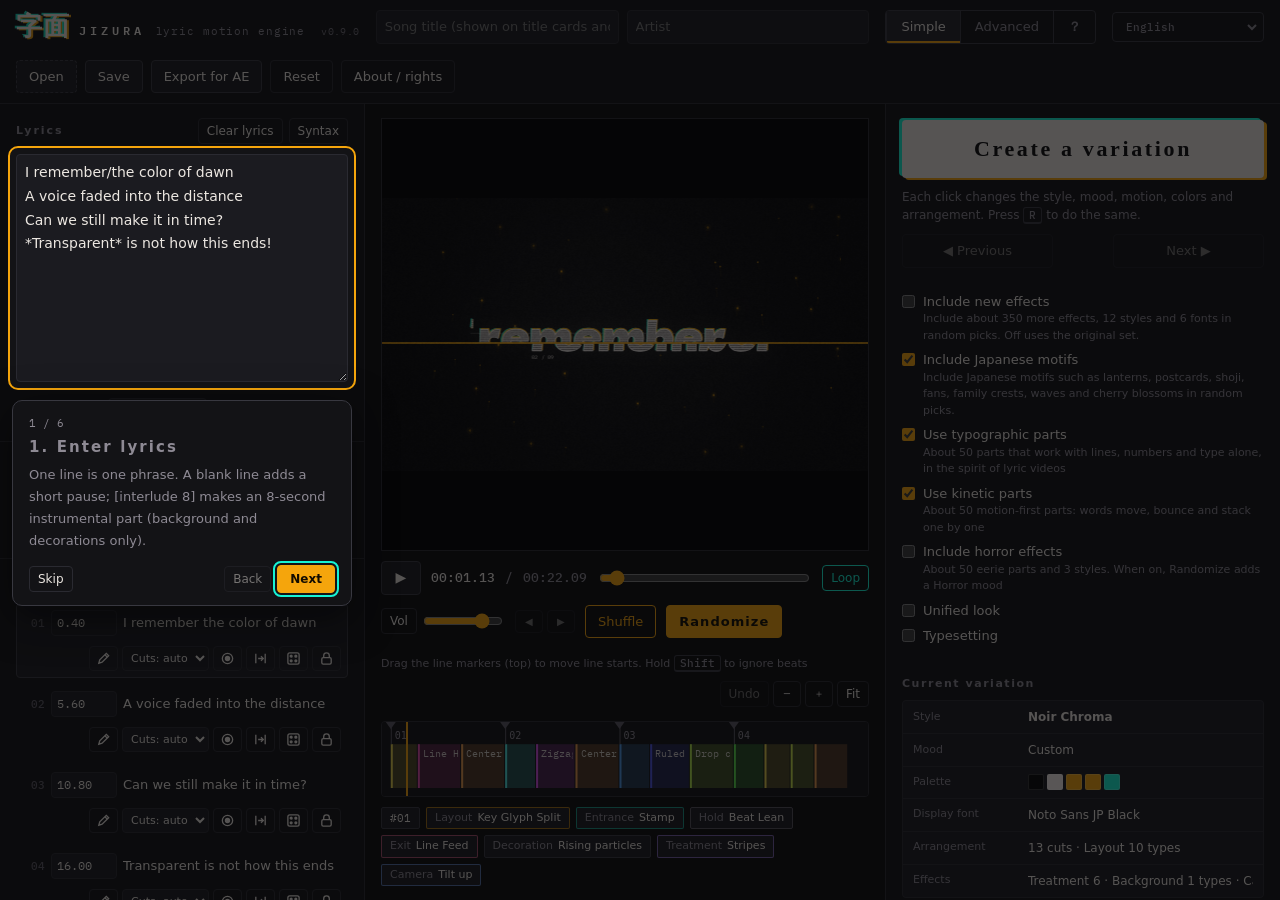
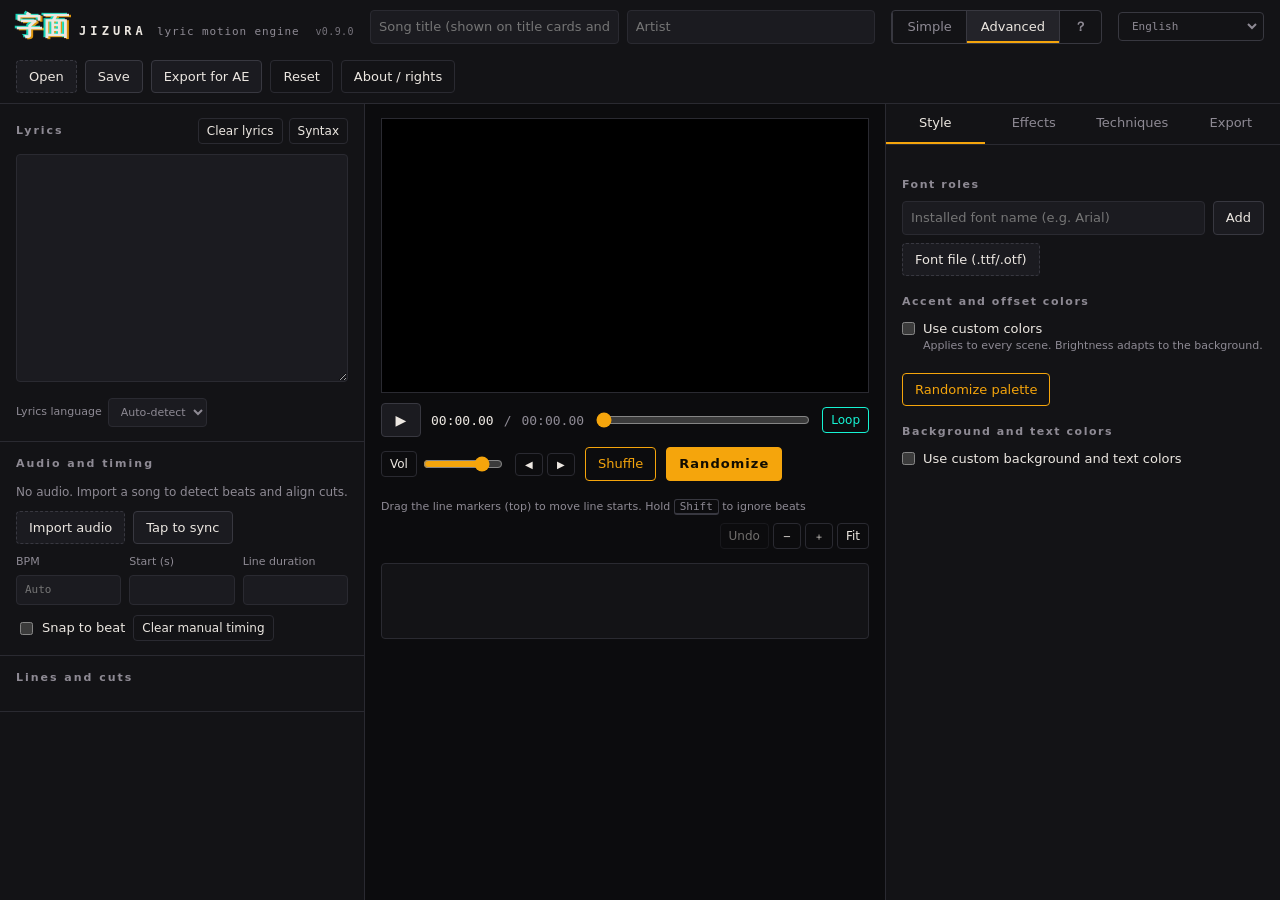
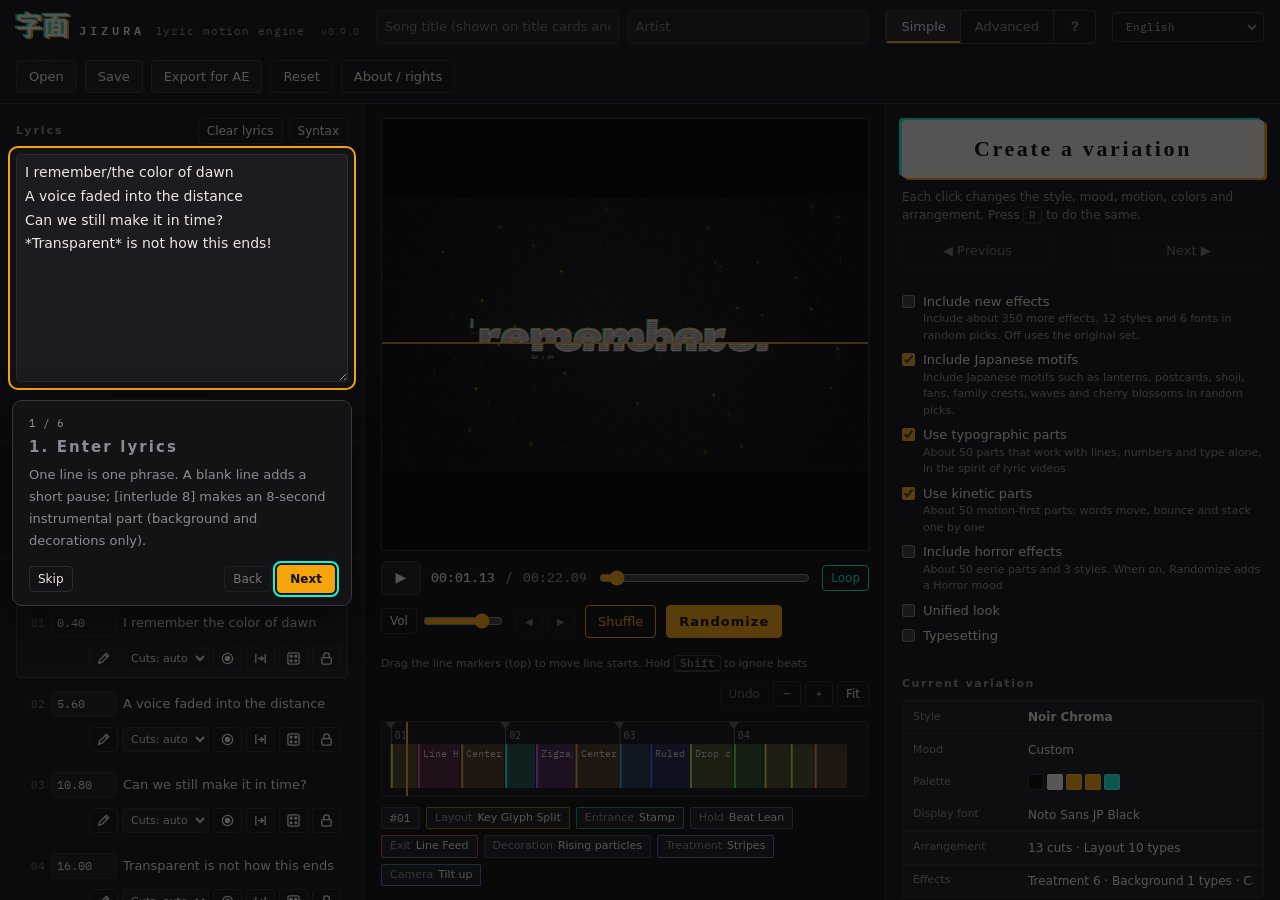
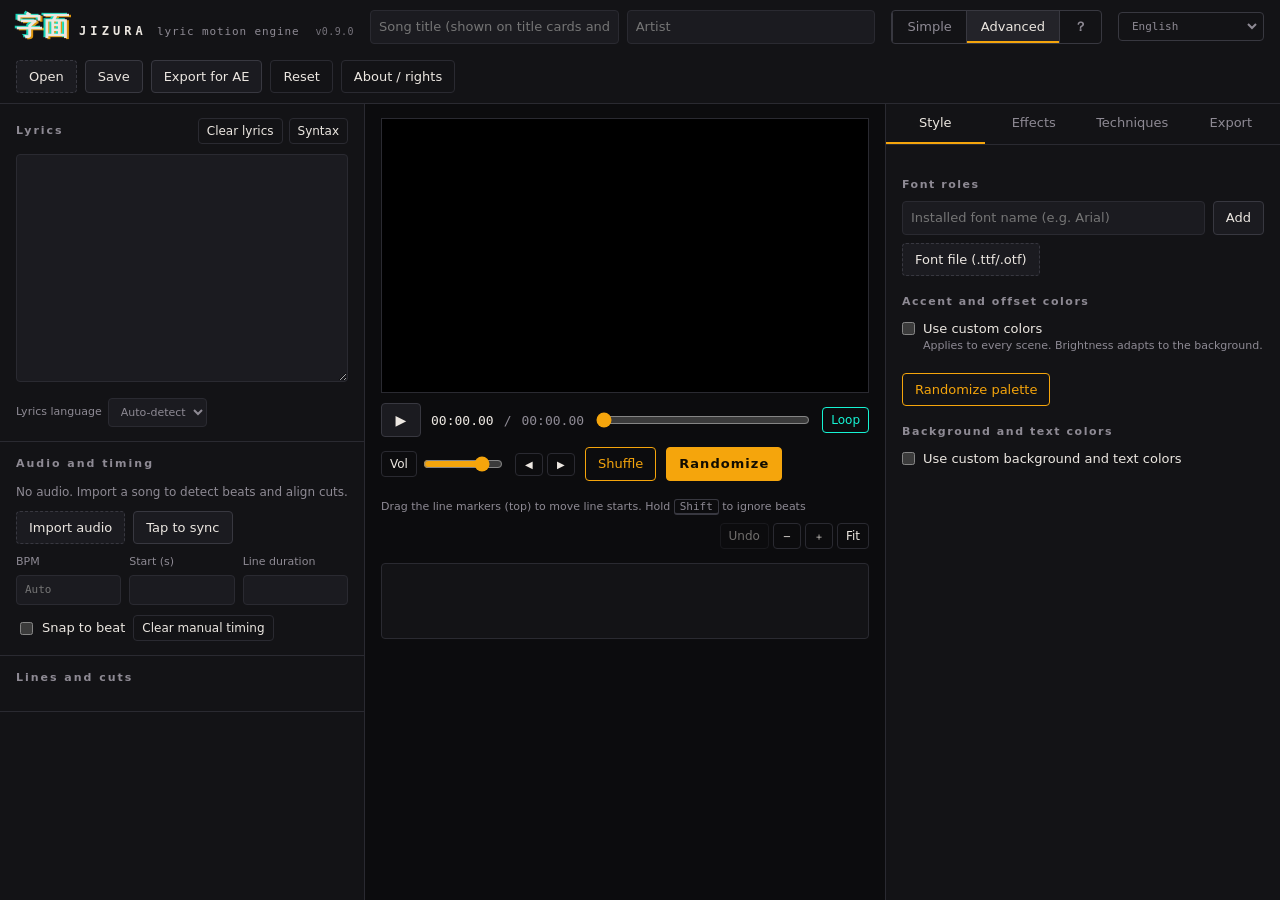
